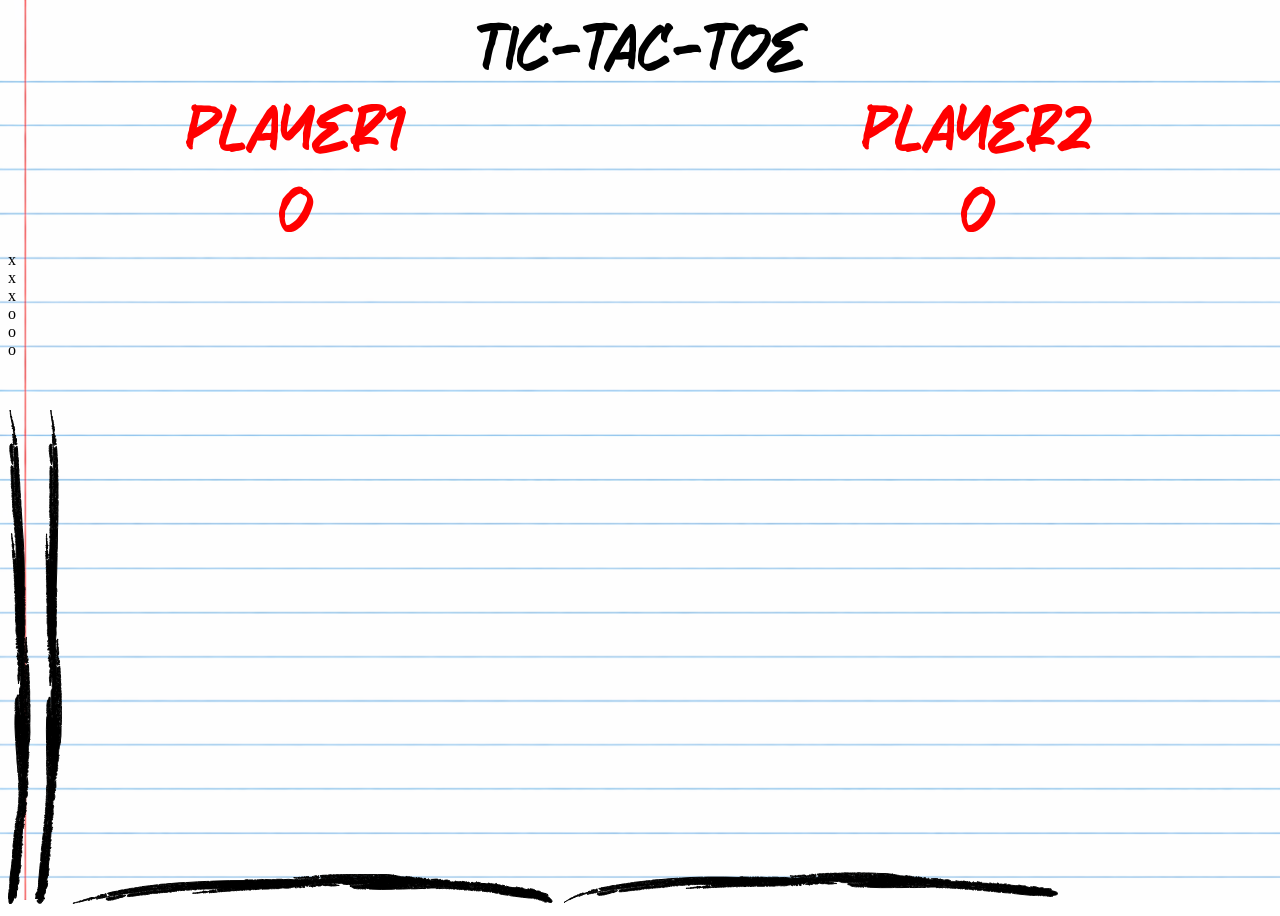
==== index.html @ 2fd6074d "Add line svgs from figma" ====
<!DOCTYPE html>
<html lang="en">
<head>
    <meta charset="UTF-8">
    <meta name="viewport" content="width=device-width, initial-scale=1.0">
    <title>Document</title>
    <link rel="stylesheet" href="./style.css">
    <script src="script.js" defer></script>
</head>
<body>
    <div class="container">
        <div class="headerContainer">
            <div class="header">Tic-Tac-Toe</div>
        </div>
        <div class="players">
            <div class="player">
                <div class="player-name">player1</div>
                <div class="player-score">0</div>
            </div>
            <div class="player">
                <div class="player-name">player2</div>
                <div class="player-score">0</div>
            </div>
        </div>
        <div class="board">
            <div class="cell" data-index="0"></div>
            <div class="cell" data-index="1"></div>
            <div class="cell" data-index="2"></div>
            <div class="cell" data-index="3"></div>
            <div class="cell" data-index="4"></div>
            <div class="cell" data-index="5"></div>
            <div class="cell" data-index="6"></div>
            <div class="cell" data-index="7"></div>
            <div class="cell" data-index="8"></div>
        </div>
        <div class="board-lines">
            <svg class="line-0" width="23" height="494" viewBox="0 0 23 494" stroke="black" xmlns="dhttp://www.w3.org/2000/svg">
            <path d="M4.45036 140.429C4.61773 141.435 4.25425 141.67 4.17189 140.852C4.14875 140.619 4.33364 140.306 4.45036 140.429ZM5.24766 147.604C5.36116 148.75 4.89081 148.171 4.86933 147.979C4.77925 147.174 5.19769 146.45 4.61508 146.206C4.54458 145.72 4.81017 146.17 4.80963 145.865C4.80711 145.297 4.50747 144.754 4.45619 144.174C4.4538 144.134 4.45141 144.095 4.44902 144.055C4.56606 143.982 4.68434 143.817 4.81107 143.83C5.00177 144.432 5.22072 147.317 5.24766 147.604ZM4.80008 142.764C4.77687 143.049 4.58608 142.94 4.72081 143.459C4.57867 143.58 4.41238 143.083 4.39723 142.815C4.40252 142.808 4.51519 142.837 4.51305 142.774C4.49192 142.307 4.31988 141.613 4.63392 141.578C4.48979 142.049 4.82261 142.477 4.80008 142.764ZM4.39321 136.918C4.1681 136.809 4.18015 136.595 4.28585 136.26C4.33539 136.281 4.38525 136.286 4.43438 136.31C4.41256 136.504 4.40552 136.717 4.39321 136.918ZM4.3501 135.696C4.07565 135.465 4.1179 134.115 4.26287 134.341C4.29879 134.79 4.32491 135.243 4.3501 135.696ZM21.8189 293.554C22.2788 294.441 21.8191 297.558 21.8173 298.3C21.8055 301.598 21.9764 304.174 21.9913 307.19C22.001 309.089 21.8777 310.938 21.8894 312.816C21.3489 313.234 20.8123 313.658 20.2752 314.101C20.3154 313.826 20.383 313.672 20.3792 313.368C20.3741 313.061 20.4397 312.319 20.1814 312.133C19.9283 312.417 19.8894 313.403 19.896 313.712C19.9092 314.311 20.1509 313.928 20.2171 314.338C20.2829 314.749 19.9519 315.436 20.093 315.93C20.4253 317.088 20.5769 314.907 20.5141 314.498C21.0927 314.624 20.439 315.616 20.8981 315.987C21.0308 315.838 21.3525 315.227 21.2495 314.997C21.1446 314.77 20.8109 315.135 20.8997 314.641C21.209 314.309 21.5341 313.938 21.8476 313.607C21.9371 314.098 21.7682 314.841 21.7853 315.274C21.8938 317.913 21.9389 320.551 21.971 323.108C21.9609 323.249 21.9508 323.39 21.9407 323.531C21.8032 325.628 21.6533 327.55 21.5036 329.63C21.5189 329.606 21.5359 329.584 21.5521 329.562C21.5798 329.525 21.6069 329.489 21.6273 329.441C21.6243 329.439 21.6213 329.438 21.6183 329.436C21.6437 329.382 21.658 329.3 21.6726 329.216C21.6927 329.101 21.7138 328.983 21.7648 328.927C21.7812 328.992 21.7977 329.057 21.8141 329.121C21.8413 329.264 21.8705 329.416 21.8989 329.56C21.7584 329.703 21.6179 329.846 21.4773 329.989C21.4262 330.674 21.374 331.353 21.3215 332.023C21.2944 332.05 21.2669 332.083 21.2409 332.126C21.2203 332.16 21.1996 332.195 21.1789 332.229C21.168 332.282 21.1571 332.336 21.1462 332.389C21.09 332.663 21.0496 333.019 21.0192 333.309C21.011 333.387 21.0044 333.461 20.9973 333.529C20.975 333.744 20.9574 333.914 20.9387 334.044C20.9363 334.061 20.9342 334.08 20.9318 334.098C20.9153 334.104 20.8993 334.116 20.885 334.13C20.7794 334.233 20.7886 334.371 20.853 334.507C20.861 334.522 20.869 334.536 20.877 334.55C20.8688 334.624 20.8607 334.696 20.853 334.761C20.8242 335.005 20.7876 335.282 20.7279 335.608C20.6929 335.799 20.6526 335.984 20.6091 336.184C20.6089 336.185 20.6086 336.187 20.6083 336.188C20.5853 336.293 20.5614 336.403 20.5368 336.52C20.5039 336.676 20.4704 336.844 20.4444 337.006C20.4197 337.155 20.3945 337.37 20.3905 337.586C20.3822 338.056 20.3467 339.858 20.316 340.707C20.3024 341.082 20.4142 341.462 20.5743 341.61C20.5574 341.835 20.5404 342.059 20.5234 342.282C20.5409 342.294 20.5574 342.312 20.5704 342.337C20.5955 342.392 20.6137 342.488 20.6324 342.59C20.6678 342.785 20.7074 343.005 20.8131 343.019C20.8084 342.808 20.8036 342.597 20.7988 342.384C20.799 342.37 20.7991 342.356 20.7993 342.342C20.8692 342.197 21.12 342.947 21.0194 343.208C20.941 343.417 20.6288 343.359 20.4467 343.287C20.4384 343.39 20.4301 343.493 20.4218 343.595C20.4484 343.623 20.4821 343.642 20.5171 343.661C20.5721 343.692 20.6321 343.725 20.6806 343.804C20.9292 344.202 20.7815 345.241 20.467 344.825C20.442 345.101 20.5073 345.137 20.5866 345.18C20.6707 345.225 20.7697 345.278 20.7915 345.647C20.8135 346.085 20.7444 346.261 20.6777 346.427C20.6423 346.515 20.6071 346.601 20.588 346.721C20.5707 346.829 20.571 347.017 20.5707 347.228C20.5701 347.691 20.5683 348.263 20.3885 348.397C20.1896 348.549 20.1205 348.319 20.077 348.114C20.0351 348.653 19.9948 349.213 19.9545 349.776C20.01 349.777 20.0748 349.776 20.1499 349.774C20.2232 350.523 20.081 350.662 19.8984 350.545C19.8473 351.252 19.7953 351.931 19.7455 352.638C19.7851 352.786 19.8181 352.934 19.8414 353.054C19.9144 353.001 19.9122 352.839 19.9096 352.688C19.9075 352.56 19.9052 352.436 19.9494 352.394C20.3053 352.078 20.7479 353.552 20.2367 353.3C20.112 353.239 19.9686 353.17 19.8744 353.308C19.8056 353.412 19.7688 353.81 19.8039 353.953C19.7973 353.95 19.7907 353.948 19.7841 353.946C19.7863 353.957 19.8002 353.974 19.8202 353.998C19.8464 354.026 19.8726 354.055 19.8987 354.084C19.9698 354.16 20.0557 354.254 20.1005 354.329C20.1509 354.421 20.1962 354.531 20.2414 354.644C20.7512 355.914 20.491 354.905 20.1735 356.268C20.1512 356.375 20.159 356.494 20.1656 356.606C20.1714 356.704 20.1759 356.799 20.161 356.874C20.1381 357.016 20.1044 357.14 20.071 357.262C20.0081 357.49 19.9467 357.71 19.9646 358.024C19.9662 358.032 19.9788 358.014 19.9974 357.987C20.4559 357.312 19.8783 358.485 19.8696 358.517C19.8616 358.549 19.8556 358.574 19.8473 358.575C19.7687 358.588 19.7169 358.328 19.6567 358.022C19.5999 357.734 19.5356 357.404 19.4336 357.23C19.4253 357.357 19.417 357.484 19.4087 357.61C19.4575 357.735 19.4777 357.888 19.4489 358.058C19.4386 358.104 19.4081 358.099 19.3779 358.095C19.3773 358.095 19.3766 358.095 19.376 358.095C19.3688 358.207 19.3616 358.32 19.3543 358.432C19.3803 358.45 19.406 358.449 19.4107 358.448C19.4143 358.449 19.4179 358.451 19.4215 358.452C19.4646 358.635 19.4371 359.442 19.3497 359.544C19.3286 359.57 19.3049 359.586 19.2801 359.593C19.2615 359.897 19.2431 360.2 19.2246 360.5C19.2388 360.529 19.2487 360.56 19.2505 360.592C19.2588 360.663 19.2356 360.738 19.2048 360.813C19.1957 360.961 19.1871 361.109 19.178 361.256C19.1842 361.257 19.1905 361.258 19.1967 361.259C19.2411 361.265 19.2879 361.273 19.3018 361.3C19.2673 360.525 19.3807 360.668 19.5085 360.832C19.5674 360.907 19.6296 360.985 19.6809 360.978C19.7487 360.967 19.7636 360.82 19.7775 360.68C19.7951 360.506 19.8121 360.343 19.9312 360.474C19.8394 360.914 19.8991 361.204 19.9598 361.496C20.1507 362.405 19.7528 362.604 19.755 361.913C19.7556 361.773 19.7561 361.627 19.7066 361.522C19.6515 361.4 19.5372 361.371 19.4344 361.345C19.3853 361.333 19.3383 361.321 19.3018 361.3C19.3047 361.308 19.3076 361.316 19.3105 361.324C19.3199 361.352 19.4283 361.987 19.4267 362.049C19.4499 362.436 19.4148 362.426 19.3545 362.404C19.3238 362.394 19.2858 362.38 19.2465 362.416C19.234 362.431 19.2264 362.48 19.2183 362.529C19.2076 362.593 19.1961 362.658 19.1748 362.65C19.1508 362.646 19.1244 362.621 19.0982 362.587C19.0927 362.685 19.0869 362.783 19.0814 362.88C19.111 362.932 19.1346 362.982 19.1385 363.029C19.1379 363.052 19.0705 363.516 19.0602 363.519C19.0584 363.52 19.0531 363.517 19.0452 363.51C18.99 364.462 18.9361 365.414 18.8851 366.384C18.8808 366.393 18.8765 366.401 18.8723 366.409C18.8648 366.423 18.8569 366.438 18.8493 366.452C18.8271 366.491 18.805 366.53 18.7829 366.57C18.7018 366.712 18.5803 366.924 18.4906 367.121C18.4266 367.262 18.3536 367.446 18.3033 367.664C18.2536 367.874 18.2052 368.252 18.2716 368.676C18.3165 368.965 18.391 369.241 18.502 369.448C18.6451 369.715 18.8064 369.838 18.8994 369.881C18.926 369.893 18.9526 369.898 18.978 369.897C19.0374 369.961 19.081 370.009 19.0851 370.014C19.1779 370.257 19.0861 370.261 19.0165 370.263C19.0002 370.264 18.9848 370.265 18.9737 370.268C18.9373 370.286 18.7694 370.358 18.6803 370.391C18.6298 371.485 18.5797 372.511 18.5325 373.602C18.4845 374.691 18.4535 375.77 18.4372 376.876C18.4265 377.567 18.4216 378.294 18.4217 379.004C18.4915 378.943 18.5625 378.912 18.6488 379.118C18.7681 379.41 18.6025 380.19 18.5759 380.318C18.5852 380.341 18.6049 380.365 18.6285 380.394C18.6834 380.463 18.7617 380.561 18.7918 380.739C18.8618 381.131 19.6131 382.954 19.474 383.381C19.48 383.737 19.4868 384.081 19.4939 384.45C19.4839 384.584 19.476 384.713 19.467 384.835C19.4377 384.874 19.411 384.92 19.3878 384.976C19.1446 385.564 18.9507 386.719 18.6389 387.368C18.5615 387.192 18.4944 386.982 18.4219 386.792C18.3268 386.926 18.2308 387.06 18.1353 387.194C18.0952 387.168 18.0558 387.144 18.0156 387.12C17.9378 387.538 17.8589 387.939 17.7779 388.365C17.7826 388.364 17.7879 388.364 17.7926 388.364C17.8194 388.516 17.7829 388.582 17.7291 388.621C17.6887 388.826 17.6479 389.031 17.6067 389.234C17.6255 389.296 17.645 389.364 17.6659 389.431C17.7776 389.482 17.8893 389.533 18.0009 389.584C17.9325 389.692 17.8641 389.797 17.7954 389.907C17.8651 390.243 17.8753 390.57 17.6924 390.786C17.6953 390.977 17.6978 391.167 17.7 391.357C17.7256 391.486 17.7326 391.624 17.7211 391.766C17.8499 391.972 18.6508 392.624 18.7155 393.549C18.4287 393.503 18.1419 393.457 17.855 393.412C17.8867 393.688 17.9174 393.964 17.9474 394.238C18.1246 394.32 18.3018 394.402 18.4789 394.484C18.3329 394.506 18.1868 394.527 18.0408 394.549C18.0284 395.068 18.0122 395.594 17.9928 396.117C17.9949 396.117 17.9975 396.117 17.9996 396.117C18.0049 396.186 17.9983 396.233 17.9863 396.267C17.9836 396.338 17.9809 396.409 17.9781 396.48C17.8568 396.458 17.7355 396.436 17.6141 396.414C17.6117 396.422 17.608 396.43 17.6062 396.439C17.578 396.586 17.5939 396.728 17.6274 396.871C17.6857 396.821 17.744 396.772 17.8022 396.723C17.869 397.428 17.9293 398.136 17.983 398.844C17.8933 398.925 17.8035 399.005 17.7137 399.085C17.7159 399.118 17.7159 399.15 17.7124 399.178C17.7095 399.182 17.6604 399.178 17.6112 399.179C17.5745 399.212 17.5379 399.244 17.5012 399.277C17.4998 399.29 17.4978 399.304 17.4968 399.317C17.7071 399.497 17.9171 399.678 18.1266 399.86C18.0897 400.253 18.0509 400.645 18.01 401.038C17.9366 401.342 17.8612 401.631 17.7894 401.901C17.5759 402.364 17.3599 402.821 17.1408 403.281C17.2293 403.352 17.2932 403.414 17.3369 403.471C17.2811 403.65 17.249 403.752 17.249 403.751C17.2949 403.783 17.3408 403.815 17.3867 403.848C17.3066 404.07 17.1224 404.358 17.2651 405.014C17.0068 404.945 16.7484 404.877 16.49 404.808C16.4553 404.864 16.4063 404.926 16.3459 404.992C16.5235 405.671 16.6977 406.341 16.864 407.029C16.7826 407.069 16.7013 407.109 16.6199 407.149C16.2653 407.312 15.9108 407.477 15.5566 407.645C15.3782 408.315 15.2053 408.988 15.0377 409.661C15.0347 409.736 15.0299 409.811 15.0267 409.886C15.2177 409.689 15.409 409.493 15.6007 409.299C15.919 409.565 16.2381 409.83 16.5578 410.094C16.2154 410.46 15.8749 410.825 15.5358 411.192C15.6885 413.264 14.0667 415.049 15.8063 414.531C15.7767 414.254 15.7481 413.973 15.7201 413.693C15.9198 414.077 16.1211 414.457 16.3235 414.835C16.0891 415.13 15.8553 415.428 15.6221 415.727C15.6586 416.141 15.6971 416.547 15.7362 416.958C15.5271 417.049 15.318 417.141 15.1089 417.233C15.2552 417.581 15.4022 417.93 15.5503 418.275C15.1968 418.513 14.8436 418.753 14.4907 418.994C14.3902 420.62 14.3055 422.246 14.2319 423.875C13.2926 426.243 14.4818 425.209 14.651 426.923C14.3708 427.686 14.0926 428.451 13.8159 429.217C13.9789 429.519 14.1421 429.82 14.3056 430.121C14.18 430.367 14.0545 430.613 13.9291 430.858C13.8109 432.063 13.6959 433.269 13.5825 434.473C13.9188 434.262 14.2552 434.052 14.5917 433.841C14.6396 434.07 14.6876 434.3 14.7357 434.529C14.3041 435.09 13.8725 435.657 13.4415 436.219C13.5293 436.691 13.6166 437.173 13.7043 437.648C13.5887 438.293 13.4726 438.944 13.3566 439.591C13.1194 439.602 12.8821 439.612 12.6449 439.623C13.0086 439.887 13.3725 440.148 13.7361 440.414C13.7404 441.354 13.7447 442.284 13.7468 443.224C13.6088 442.657 13.4708 442.081 13.3316 441.517C13.1417 441.979 12.951 442.448 12.7602 442.913C12.8316 443.431 12.9028 443.944 12.9728 444.467C13.1119 444.631 13.2508 444.796 13.3898 444.96C13.1615 446.005 12.9303 447.051 12.6934 448.108C12.5892 449.365 12.4766 450.644 12.3536 451.914C12.8078 453.093 11.5985 454.949 13.0937 455.254C12.8552 456.285 12.6052 457.322 12.3404 458.345C12.3938 458.58 12.4436 458.835 12.4941 459.078C12.2801 459.17 12.066 459.261 11.8519 459.35C11.9606 459.812 12.062 460.299 12.1608 460.774C12.0511 461.362 11.9249 461.998 11.7971 462.587L11.8086 462.525C11.8046 462.545 11.8006 462.566 11.7966 462.587C11.7854 462.564 11.7743 462.54 11.7632 462.517L11.7518 462.578C11.6647 462.382 11.5768 462.185 11.4882 461.988C11.4372 462.159 11.3856 462.328 11.3336 462.496L11.3433 462.444C10.9075 463.951 10.4769 465.453 10.0518 466.956C10.4077 467.105 10.7638 467.253 11.12 467.401C10.9058 468.029 10.6959 468.639 10.4845 469.264C10.6989 469.383 10.9135 469.501 11.1282 469.618C10.9928 470.677 10.8621 471.726 10.7353 472.776C10.2747 473.798 9.81776 474.824 9.36518 475.855C9.76226 477.271 10.0152 480.285 8.59934 480.781C8.53146 482.509 8.46801 484.257 8.35935 486.036C8.35795 486.047 8.3516 486.081 8.34999 486.092C8.34976 486.095 8.34953 486.098 8.3493 486.101C8.34295 486.097 8.33661 486.093 8.33027 486.089C8.33187 486.078 8.33818 486.044 8.33957 486.032C8.13708 485.907 7.93435 485.783 7.7314 485.659C7.67952 485.744 7.62751 485.829 7.57535 485.914C7.57431 485.922 7.56958 485.948 7.56838 485.956C7.53133 486.014 7.49421 486.071 7.45702 486.129C7.76431 486.314 8.07131 486.499 8.37793 486.685C8.0339 487.251 7.6869 487.809 7.33761 488.363C7.18822 488.108 7.03819 487.854 6.88775 487.6C6.92719 487.354 6.96627 487.107 7.00461 486.86C6.71888 487.161 6.43229 487.459 6.145 487.755C6.14208 487.739 6.13915 487.723 6.13621 487.707C5.64454 489.292 5.07231 490.617 4.53635 491.784C4.49181 491.876 4.44724 491.969 4.40261 492.061C3.7288 493.391 3.00179 493.881 2.48223 493.971C1.83854 494.083 1.3011 493.538 1.0817 492.383C1.06858 492.304 1.05546 492.224 1.04234 492.144C0.855047 490.833 0.899206 489.476 1.00867 488.226C0.890059 488.438 0.76728 488.64 0.639387 488.794C0.586316 488.643 0.547575 488.466 0.501217 488.306C0.39066 488.397 0.279548 488.491 0.168588 488.583C0.112995 488.542 0.0558297 488.518 -1.8999e-07 488.464C0.129733 487.723 -0.0395357 486.687 0.053738 486.029C0.136902 485.448 0.477006 485.167 0.581022 484.738L0.566617 484.826C0.569702 484.812 0.572539 484.798 0.575114 484.783C0.658311 484.329 0.444408 482.79 1.01725 483.161C1.05378 483.086 1.09206 482.976 1.13535 482.906C0.501184 482.737 1.06007 482.206 1.04931 481.541C1.04359 481.229 0.608579 480.24 1.41719 481.17C1.44096 481.072 1.48 481.035 1.51572 480.953C0.826108 479.989 1.14089 479.633 1.54091 478.683C1.76349 478.155 2.09939 477.052 1.42068 477.476C1.1082 476.858 1.81757 476.215 1.83352 475.806C1.84914 475.395 1.43763 475.901 1.46784 475.342C1.47165 475.253 1.58105 474.475 1.66085 474.262C1.74188 474.044 1.95447 474.349 1.97282 473.972C2.05272 472.358 1.73273 470.796 1.87108 469.115C2.10004 466.332 2.43779 463.683 2.84383 460.961C2.84923 460.935 2.86209 460.857 2.86805 460.831C3.18113 458.958 3.44267 456.921 3.66169 454.763C3.75631 453.977 4.05759 449.722 4.30651 449.251C5.19612 447.635 5.23984 451.225 5.76994 448.842C3.75548 448.01 4.48527 446.649 4.60798 444.605C4.69974 443.097 4.56763 440.648 4.89691 439.359C5.24751 437.991 5.42177 439.122 5.91944 438.323C5.103 437.703 4.97316 437.028 5.0004 435.87C5.02874 434.66 5.37404 433.468 5.52717 432.205C5.57862 431.782 5.43454 431.188 5.54354 430.704C5.67971 430.101 6.1564 430.291 6.25457 429.924C6.35213 429.555 5.7642 429.837 5.70446 429.423C5.67706 429.235 5.75459 427.943 5.99378 427.683C6.04972 427.622 6.21156 427.878 6.3825 427.839C6.47653 427.818 7.17352 427.881 7.13807 427.563C6.54034 427.236 5.91447 427.166 5.94679 426.181C6.00027 424.623 6.41294 423.179 6.60852 421.525C6.65074 421.157 6.27818 420.232 6.84906 419.882C7.01618 419.78 7.60974 419.901 7.63752 419.309C7.66194 418.8 7.39792 418.691 7.23803 418.226C7.17783 418.05 7.46637 418.031 7.33185 417.696C7.19801 417.357 6.86339 416.857 7.62434 416.731C7.40428 416.664 7.20622 416.636 6.99625 416.582C7.01955 416.009 7.95142 415.139 7.25073 415.229C7.31529 414.646 7.38293 414.058 7.45254 413.476C7.70771 413.404 7.96373 413.336 8.22021 413.266C8.4086 413.639 8.02885 414.139 8.47776 414.258C8.57468 413.762 8.67427 413.265 8.77499 412.771C7.53894 412.747 7.14073 411.088 8.36672 411.611C8.5985 411.71 8.53862 410.65 8.48937 410.415C8.43877 410.183 7.95637 410.051 8.33492 409.641C8.54951 409.409 8.86601 409.29 8.62608 408.615C8.43048 408.971 8.20121 409.357 7.99395 409.717C8.1334 409.158 8.08061 408.381 8.42067 407.918C8.50523 407.804 8.6075 408.324 8.74811 408.109C8.88709 407.897 8.98558 406.932 8.48001 407.052C9.47908 406.767 8.69995 406.699 8.8385 405.769C8.83854 405.769 8.83857 405.768 8.83861 405.768C8.85993 405.658 9.88612 404.945 9.47951 404.477C9.33441 404.31 8.66649 404.469 9.04454 403.839C9.32277 403.374 9.77528 403.971 10.1637 403.466C9.41271 403.609 9.13475 402.691 9.18981 402.187C9.28643 401.292 9.71568 401.489 9.95218 401.23C10.3774 400.762 9.84137 400.238 10.4234 400.018C10.4183 400.172 10.4451 400.316 10.4514 400.466C10.563 400.152 10.6703 399.837 10.7789 399.523C10.4803 399.501 10.1795 399.482 9.88362 399.459C9.84971 398.907 10.2346 398.722 10.3573 398.277C10.3744 398.215 10.1573 398.256 10.1613 398.191C10.1985 397.667 10.329 397.512 9.94328 397.088C10.695 397.138 10.262 396.412 10.6379 395.905C10.7439 395.762 11.1362 395.709 10.312 395.656C10.5819 394.645 10.568 393.88 11.2467 393.078C10.408 393.33 10.4664 392.164 10.7226 391.479C10.7935 391.295 11.3774 391.166 11.2956 390.772C11.0446 390.866 10.7568 390.973 10.4964 391.071C10.4512 390.285 11.2045 390.489 11.148 389.809C11.1216 389.509 10.2625 389.669 10.6602 389.127C10.8885 388.816 11.9278 388.658 10.667 388.503C10.616 388.051 11.0198 388.342 11.0762 388.026C11.1104 387.823 10.6463 387.6 10.7097 387.299C10.8343 386.731 11.74 385.942 10.8131 385.901C10.7521 385.495 11.1377 385.792 11.0911 385.422C11.0295 384.926 10.4258 383.665 11.1582 383.466C11.1569 383.465 11.1556 383.464 11.1543 383.464C10.7325 383.062 10.8797 381.699 11.5243 382.03C11.3522 382.752 12.0487 383.301 12.0388 382.579C12.0275 381.839 12.1076 381.669 12.3717 381.575C12.2394 381.213 12.0133 381.028 11.9699 380.513C11.9391 380.141 12.0678 379.645 12.0526 379.207C11.9339 379.209 11.8289 379.189 11.7657 379.086C11.604 378.825 11.944 377.914 11.9352 377.63C11.935 377.624 11.9341 377.619 11.9339 377.613C11.8149 377.559 11.628 377.576 11.5421 377.279C11.5183 377.196 11.6882 376.992 11.7925 376.741C11.745 376.527 11.7009 376.322 11.6929 376.118C11.6899 376.041 11.6964 375.957 11.7071 375.869C11.5528 375.461 11.3058 374.829 11.2945 374.536C11.2884 374.366 11.5118 374.022 11.5215 373.955C11.5469 373.725 11.2141 373.84 11.1813 373.641C10.938 372.198 10.9718 370.425 10.8137 369.022C10.6617 367.639 10.5724 366.978 10.4214 365.57C10.2831 364.306 9.62236 363.301 11.4472 364.192C11.5806 363.139 11.1113 363.563 10.6781 363.421C10.4229 363.335 10.6207 363.046 10.5708 362.99C10.3998 362.806 10.2489 363.26 10.1218 363.113C9.61196 362.497 9.84172 359.825 9.79444 359.212C9.58211 356.541 9.24402 354.451 9.03831 351.96C8.90757 350.387 8.91917 348.845 8.79763 347.282C9.30029 346.784 9.79969 346.278 10.2991 345.765C10.2755 346.007 10.2161 346.144 10.2378 346.405C10.2607 346.666 10.2398 347.305 10.5021 347.39C10.7326 347.088 10.7121 346.24 10.6883 345.982C10.6421 345.49 10.4283 345.874 10.3411 345.551C10.2547 345.235 10.5414 344.597 10.3774 344.228C9.99168 343.365 9.95869 345.198 10.0421 345.5C9.47177 345.553 10.0562 344.58 9.58811 344.396C9.46655 344.555 9.18615 345.138 9.29864 345.294C9.41299 345.449 9.71851 345.067 9.65852 345.486C9.37538 345.847 9.08009 346.248 8.79303 346.606C8.6786 346.23 8.80173 345.542 8.76196 345.21C8.30837 341.289 8.11292 337.464 7.86781 333.458C7.84497 333.082 7.80405 332.385 7.87221 332.026C7.92636 331.75 8.32395 331.789 8.19687 331.537C8.17482 331.512 7.9336 331.651 7.85696 331.307C7.71038 330.662 7.6027 329.168 7.56113 328.436C7.47622 326.981 7.38762 325.499 7.30215 323.987C6.97568 318.242 6.76977 312.545 7.03875 306.685C7.05677 306.302 7.03625 304.854 7.16918 304.584C7.56795 303.78 8.11153 303.919 7.25951 303.471C7.20916 303.04 7.62137 303.338 7.73126 303.137C7.76837 303.052 7.17936 302.566 7.38688 302.36C7.86553 301.888 7.91302 302.676 8.13894 302.959C8.40513 302.256 7.93163 301.551 7.91628 300.95C7.91185 300.78 8.36763 300.752 8.38244 300.716C8.5335 300.006 7.63826 300.081 7.26212 300.117C7.21773 300.476 7.17318 300.827 7.13275 301.182C6.99642 300.49 7.25882 299.971 7.37295 299.262C7.39938 299.093 6.98988 299.325 7.14445 298.937C7.43125 298.811 7.73663 298.692 8.03009 298.571C7.77062 297.662 7.5968 297.34 7.1438 298.48C7.14706 298.029 7.14628 297.568 7.15238 297.117C7.45537 297.276 7.93208 297.043 7.64514 296.606C7.57617 296.505 7.25596 296.772 7.15994 296.644C7.06474 296.515 7.13997 295.549 7.1638 295.468C7.3925 294.726 8.04258 294.605 7.70152 293.966C7.71912 294.159 7.37521 295.01 7.19528 294.454C6.99497 293.842 7.3663 291.24 7.4875 290.519C7.69471 289.255 7.85696 288.638 8.32852 287.54C8.41827 287.332 8.82588 287.347 8.98368 286.942C9.19356 286.404 9.32053 285.406 9.58582 284.814C9.67294 284.936 9.75215 285.084 9.83463 285.216C9.92022 285.086 10.0062 284.953 10.0917 284.82C10.1551 284.837 10.2156 284.838 10.2821 284.866C10.3314 285.608 10.7367 286.561 10.7934 287.239C10.8444 287.861 10.5558 288.278 10.5646 288.76C10.5748 289.243 11.0718 290.675 10.4407 290.517C10.4188 290.603 10.4025 290.726 10.3728 290.81C11.025 290.747 10.5752 291.456 10.7044 292.106C10.766 292.409 11.3698 293.211 10.4117 292.597C10.4059 292.703 10.373 292.752 10.3527 292.845C11.2008 293.531 10.9546 293.984 10.7345 295.024C10.6119 295.607 10.4873 296.749 11.0728 296.117C11.4923 296.587 10.919 297.43 10.9803 297.836C11.0426 298.234 11.3498 297.606 11.4263 298.143C11.4395 298.236 11.4814 299.001 11.4453 299.237C11.4083 299.472 11.1432 299.264 11.1986 299.623C11.4362 301.185 12.0626 302.467 12.2795 304.134C12.3611 304.749 12.4371 305.36 12.5089 305.965C12.8345 304.658 13.6234 303.645 11.9603 301.972C11.8684 300.884 11.7777 299.786 11.6881 298.68C11.7792 298.615 11.8703 298.549 11.9614 298.484C11.9533 298.411 11.9458 298.343 11.9398 298.284C11.8956 297.846 11.8564 297.311 11.8228 296.767C11.7551 295.656 11.6969 294.211 11.6479 292.53C11.5492 289.185 11.4885 284.837 11.4739 280.208C11.4736 280.179 11.4734 280.151 11.4731 280.122C11.4738 280.094 11.4745 280.066 11.4752 280.038C11.4791 279.896 11.485 279.74 11.4937 279.59C11.4986 279.505 11.5166 279.18 11.5794 278.837C11.5966 278.743 11.7063 278.107 12.013 277.67C12.0592 277.605 12.1098 277.546 12.1629 277.494C12.2491 277.143 12.3354 276.791 12.4217 276.439C12.5513 276.444 12.6808 276.45 12.8104 276.455C12.8049 276.169 12.8012 275.882 12.7963 275.596C12.7496 275.559 12.7028 275.521 12.656 275.484C12.5911 274.588 12.5265 273.677 12.462 272.786C12.5573 272.54 12.6526 272.294 12.7479 272.048C12.7414 271.222 12.7383 270.42 12.7396 269.659C12.5874 269.618 12.4352 269.577 12.2831 269.535C12.4377 269.132 12.5924 268.727 12.7471 268.322C12.7545 267.531 12.7691 266.793 12.7888 266.153C12.7291 266.171 12.6694 266.19 12.6098 266.208C12.4288 265.408 12.2478 264.606 12.067 263.802C12.2039 263.474 12.3409 263.146 12.4778 262.817C12.3651 262.563 12.2524 262.308 12.1396 262.054C12.1181 260.958 12.0967 259.871 12.0752 258.787C12.3213 258.523 12.5674 258.259 12.8134 257.994C12.7792 257.675 12.7449 257.356 12.7106 257.036C12.5581 257.288 12.4055 257.541 12.2529 257.793C12.212 256.89 12.1711 255.985 12.1302 255.077C11.8992 255.052 11.6682 255.027 11.4372 255.002C11.4732 255.268 11.505 255.524 11.5068 255.755C11.5076 255.951 11.2362 255.898 11.2296 255.938C11.1364 256.721 11.6668 256.792 11.8894 256.82C11.9176 256.42 11.9454 256.028 11.9713 255.629C12.0481 256.445 11.8905 256.988 11.8194 257.771C11.8028 257.957 12.0458 257.77 11.9521 258.181C11.782 258.272 11.6005 258.351 11.4265 258.435C11.5756 259.504 11.6775 259.894 11.9506 258.694C11.9465 259.203 11.9449 259.712 11.9394 260.221C11.761 259.987 11.4786 260.165 11.646 260.721C11.6856 260.852 11.8764 260.601 11.9329 260.766C11.9888 260.933 11.9406 262.036 11.9264 262.119C11.7885 262.928 11.4056 262.952 11.6044 263.737C11.5959 263.512 11.8003 262.608 11.9044 263.273C12.0203 264.022 11.7933 266.837 11.7205 267.683C11.5956 269.106 11.5005 269.783 11.2208 270.949C11.1678 271.17 10.9255 271.081 10.8319 271.511C10.7074 272.09 10.6326 273.17 10.4758 273.827C10.4585 273.775 10.444 273.715 10.4276 273.657C10.4079 273.025 10.4129 272.444 10.4572 271.926C9.90904 270.032 9.97894 267.846 9.92782 267.148C9.942 267.153 9.95779 267.16 9.97459 267.173C9.98767 267.077 9.99741 266.939 10.0151 266.847C9.84973 266.83 9.80734 266.683 9.80387 266.463C9.81299 266.362 9.82466 266.235 9.84073 266.077C9.83307 266.084 9.82468 266.086 9.81723 266.092C9.83191 265.868 9.84753 265.613 9.82541 265.356C9.88711 265.162 9.9342 264.961 9.97354 264.782C9.98127 264.793 9.98968 264.805 9.99779 264.818C10.0014 264.7 10.02 264.648 10.0322 264.546C10.0307 264.543 10.0289 264.539 10.0274 264.536C10.0309 264.52 10.035 264.505 10.0384 264.489C10.0483 264.444 10.0585 264.393 10.0693 264.344C10.1289 264.072 10.2 263.75 10.2541 263.449C10.3118 263.127 10.3266 262.815 10.3159 262.35C10.3114 262.155 10.3023 261.917 10.2871 261.621C10.5336 262.067 10.9852 261.311 10.9656 260.04C10.7668 259.859 10.8844 260.339 10.7757 260.34C10.6665 260.338 10.7916 259.861 10.5906 260.034C10.531 260.816 10.7607 260.456 10.8045 261.056C10.6867 260.913 10.4681 261.065 10.3694 260.957C10.214 260.787 10.3156 260.443 10.214 260.375C10.211 260.329 10.207 260.283 10.2039 260.236C10.2147 259.884 10.2242 259.532 10.2324 259.182C10.1198 258.829 10.6314 257.504 10.8384 256.854C10.8501 256.893 10.8613 256.933 10.873 256.972C10.8777 256.875 10.8833 256.779 10.8881 256.682C10.9009 256.636 10.9117 256.6 10.9169 256.569C10.9444 256.405 11.0154 256.311 11.0689 256.244C11.0901 256.274 11.1136 256.289 11.14 256.279C11.1569 255.798 11.1722 255.299 11.1882 254.798C11.218 254.798 11.2471 254.813 11.2759 254.838C11.2696 254.124 11.2569 253.422 11.2362 252.723C11.2039 251.632 11.1533 250.546 11.0824 249.469C11.0122 248.403 10.937 247.333 10.8582 246.28C10.7689 246.249 10.6021 246.181 10.5637 246.164C10.5525 246.16 10.5364 246.158 10.5198 246.158C10.4502 246.157 10.3573 246.157 10.4437 245.909C10.4466 245.905 10.4893 245.855 10.5478 245.788C10.5735 245.789 10.6013 245.783 10.6279 245.77C10.7198 245.724 10.8771 245.594 11.0126 245.324C11.1178 245.114 11.185 244.837 11.2219 244.551C11.2764 244.127 11.2162 243.77 11.1604 243.552C11.104 243.332 11.0255 243.147 10.9575 243.007C10.8622 242.81 10.7352 242.6 10.65 242.46C10.6211 242.413 10.5955 242.371 10.5792 242.342C10.5714 242.329 10.5635 242.316 10.5559 242.303C10.551 242.294 10.5462 242.286 10.5413 242.278C10.4612 241.32 10.3785 240.365 10.2928 239.415C10.2851 239.422 10.2789 239.426 10.2771 239.425C10.2656 239.413 10.1856 238.965 10.184 238.941C10.1864 238.895 10.2074 238.843 10.2353 238.791C10.2266 238.696 10.2185 238.6 10.2098 238.505C10.1848 238.539 10.1582 238.565 10.1344 238.569C10.1137 238.577 10.1006 238.515 10.0879 238.452C10.0782 238.404 10.0681 238.356 10.0551 238.343C10.0149 238.309 9.97781 238.323 9.94766 238.335C9.88821 238.357 9.85251 238.368 9.86281 237.989C9.8601 237.92 9.94717 237.279 9.95589 237.249C9.95852 237.24 9.96115 237.232 9.96378 237.224C9.86927 237.26 9.77476 237.297 9.68024 237.333C9.63262 237.36 9.59118 237.4 9.56559 237.463C9.51998 237.57 9.52495 237.719 9.53019 237.861C9.53938 238.111 9.54818 238.344 9.27878 238.308C9.22408 237.959 9.26796 237.701 9.31173 237.445C9.3627 237.147 9.41355 236.853 9.30693 236.417C9.4212 236.282 9.44315 236.444 9.46652 236.618C9.48517 236.756 9.50591 236.904 9.57406 236.913C9.62554 236.917 9.6853 236.835 9.74151 236.758C9.86338 236.591 9.9723 236.444 9.96378 237.224C9.97688 237.197 10.0226 237.187 10.0665 237.179C10.073 237.178 10.0795 237.177 10.086 237.175C10.072 237.027 10.0575 236.877 10.0434 236.729C10.0103 236.656 9.98435 236.582 9.99027 236.511C9.99094 236.479 9.99987 236.446 10.013 236.417C9.98444 236.119 9.95562 235.82 9.9266 235.522C9.90191 235.516 9.87806 235.5 9.8564 235.476C9.76555 235.383 9.7102 234.578 9.74687 234.385C9.7498 234.384 9.75274 234.383 9.75567 234.381C9.75567 234.381 9.78534 234.384 9.81333 234.363C9.80222 234.249 9.79109 234.135 9.77997 234.022C9.77931 234.023 9.77866 234.024 9.77801 234.024C9.74789 234.03 9.71662 234.034 9.70485 233.988C9.67028 233.819 9.68602 233.666 9.7303 233.54C9.7176 233.414 9.70485 233.286 9.69208 233.161C9.59622 233.337 9.54267 233.668 9.49593 233.96C9.44651 234.267 9.40428 234.533 9.32562 234.524C9.3172 234.523 9.30862 234.498 9.2994 234.465C9.26638 234.348 9.20526 234.136 8.95351 234.535C8.85787 233.528 9.06799 233.818 9.15417 233.936C9.1737 233.963 9.18693 233.98 9.18827 233.972C9.19515 233.657 9.12607 233.439 9.05522 233.214C9.01754 233.094 8.97936 232.972 8.95155 232.833C8.93406 232.759 8.93611 232.666 8.93842 232.569C8.94106 232.458 8.94374 232.341 8.9176 232.237C8.89438 232.152 8.77561 231.927 8.65982 231.71C8.5345 231.474 8.41152 231.245 8.41853 231.207C8.60069 231.143 8.69786 230.873 8.7916 230.611C8.83264 230.496 8.87411 230.384 8.92101 230.29C8.96312 230.213 9.04646 230.118 9.11475 230.039C9.13954 230.009 9.16432 229.979 9.18911 229.948C9.20833 229.924 9.22062 229.904 9.22239 229.894C9.21652 229.897 9.21066 229.9 9.2048 229.903C9.2344 229.758 9.18246 229.365 9.10995 229.266C9.03561 229.167 8.9381 229.182 8.84242 229.224C8.78216 229.254 8.7219 229.284 8.66163 229.315C8.5808 229.349 8.51789 229.348 8.4967 229.227C8.39756 228.659 8.78995 228.203 9.00063 228.371C9.04682 228.412 9.04951 228.533 9.05208 228.659C9.0551 228.807 9.0591 228.964 9.1337 229.015C9.15257 228.896 9.18012 228.747 9.21426 228.601C9.13874 227.899 9.0617 227.2 8.98455 226.502C8.8064 226.626 8.66016 226.489 8.70559 225.747C8.78042 225.746 8.84564 225.745 8.90091 225.742C8.83969 225.191 8.77855 224.639 8.71651 224.088C8.6807 224.298 8.61952 224.537 8.41477 224.388C8.2304 224.259 8.20789 223.678 8.1899 223.216C8.18167 223.005 8.17392 222.817 8.15255 222.71C8.12896 222.592 8.0914 222.507 8.05277 222.421C8.03587 222.384 8.01911 222.344 8.00289 222.302C7.99088 222.005 7.97568 221.682 7.95718 221.345C7.99436 221.251 8.04661 221.219 8.09473 221.191C8.17253 221.147 8.23824 221.109 8.20274 220.827C8.08846 220.994 7.99069 220.941 7.92632 220.791C7.91113 220.527 7.89553 220.257 7.88037 219.986C7.89703 219.918 7.91979 219.853 7.94944 219.801C7.99492 219.72 8.05457 219.685 8.1084 219.652C8.14234 219.631 8.17477 219.611 8.2001 219.582C8.18822 219.48 8.17634 219.378 8.16445 219.276C8.07609 219.315 7.95562 219.35 7.84621 219.352C7.84017 219.234 7.83446 219.115 7.82901 218.998C7.90141 218.936 7.92949 218.754 7.95327 218.588C7.96793 218.486 7.98067 218.389 8.00357 218.333C8.01542 218.308 8.03159 218.291 8.04838 218.279C8.02288 218.06 7.99736 217.841 7.97181 217.622C8.12617 217.473 8.22329 217.091 8.19523 216.707C8.17394 216.416 8.1509 216.02 8.12484 215.607C8.18734 215.582 8.25636 215.501 8.32966 215.193C8.23213 215.086 8.14859 214.972 8.07662 214.85C8.04284 214.295 8.0122 213.803 8.00002 213.594C7.98761 213.38 7.95408 213.179 7.92363 213.024C7.89137 212.86 7.85125 212.692 7.81229 212.534C7.78319 212.417 7.75495 212.305 7.72788 212.199C7.72787 212.197 7.72787 212.196 7.72786 212.195C7.67918 212.005 7.63342 211.827 7.59266 211.647C7.58881 210.566 7.65608 209.468 7.65087 208.343C7.64873 207.857 7.51864 207.213 7.54465 206.652C7.57701 205.954 7.87016 206.087 7.89824 205.657C7.92595 205.227 7.6043 205.642 7.53647 205.188C7.50578 204.981 7.44715 203.522 7.56499 203.192C7.59294 203.116 7.70884 203.373 7.80515 203.301C7.8605 203.262 8.2685 203.211 8.22148 202.862C7.84579 202.6 7.47661 202.628 7.41196 201.526C7.31033 199.784 7.42116 198.1 7.37748 196.237C7.3674 195.821 7.06108 194.875 7.35748 194.379C7.44428 194.234 7.80125 194.252 7.75735 193.589C7.71954 193.02 7.55497 192.956 7.414 192.477C7.36048 192.295 7.52604 192.216 7.41229 191.873C7.29889 191.529 7.05229 191.049 7.47886 190.753C7.34436 190.726 7.2266 190.735 7.09942 190.721C7.0516 190.093 7.48973 188.942 7.09524 189.193C7.06633 188.544 7.03696 187.897 7.00722 187.247C7.1456 187.111 7.28494 186.976 7.42404 186.84C7.57833 187.207 7.41882 187.837 7.69171 187.866C7.68935 187.306 7.68658 186.73 7.68373 186.172C6.97005 186.433 6.53265 184.743 7.30299 185.012C7.44869 185.06 7.27714 183.933 7.21711 183.693C7.15703 183.455 6.86438 183.436 7.02546 182.9C7.11665 182.595 7.28222 182.39 7.05018 181.731C6.9885 182.162 6.91022 182.624 6.84028 183.065C6.84478 182.429 6.70688 181.627 6.8343 181.044C6.86621 180.899 6.99826 181.425 7.04777 181.159C7.09723 180.895 7.012 179.842 6.74152 180.108C7.2679 179.533 6.81685 179.675 6.75221 178.65C6.74394 178.521 7.21598 177.4 6.9122 176.973C6.80399 176.823 6.44789 177.194 6.56663 176.356C6.65434 175.741 7.00267 176.303 7.14749 175.612C6.74116 175.988 6.44336 174.996 6.40139 174.394C6.3259 173.319 6.60028 173.435 6.69838 173.071C6.87473 172.413 6.49548 171.933 6.79908 171.532C6.81724 171.714 6.85308 171.875 6.87757 172.049C6.89789 171.655 6.91681 171.262 6.93685 170.87C6.7625 170.916 6.5863 170.963 6.41335 171.007C6.31939 170.366 6.51668 170.058 6.52914 169.509C6.53014 169.434 6.41112 169.53 6.40527 169.453C6.35896 168.831 6.41373 168.622 6.13822 168.208C6.57747 168.106 6.23769 167.342 6.39415 166.661C6.43841 166.471 6.65721 166.331 6.17538 166.433C6.21087 165.189 6.11561 164.279 6.42157 163.231C5.96364 163.677 5.86905 162.284 5.94761 161.454C5.96888 161.228 6.29438 160.975 6.20617 160.523C6.07003 160.673 5.91351 160.844 5.77265 161.003C5.66544 160.076 6.12414 160.202 6.02377 159.42C5.97892 159.077 5.495 159.386 5.67194 158.69C5.77393 158.29 6.36436 157.964 5.61563 157.958C5.54259 157.44 5.80553 157.721 5.80837 157.349C5.8093 157.115 5.51748 156.909 5.52604 156.549C5.54472 155.865 6.00231 154.861 5.45719 154.918C5.38465 154.446 5.63603 154.751 5.57511 154.321C5.49366 153.743 5.03086 152.363 5.44066 152.042C5.43998 152.041 5.4393 152.04 5.43862 152.04C5.15597 151.612 5.12471 150.052 5.52925 150.357C5.49017 151.193 5.94474 151.747 5.87623 150.924C5.76317 149.578 5.91511 149.821 6.39865 149.479C6.46814 149.429 6.48298 149.046 6.58099 149.119C6.6791 149.192 6.82289 150.005 7.00011 149.535C7.03271 149.444 6.85121 149.032 7.05612 148.933C7.00192 148.85 6.95021 148.81 6.89733 148.744C7.30204 147.958 7.454 147.882 7.59449 149.272C7.49394 149.241 7.3919 149.211 7.29121 149.178C7.42556 149.368 7.55499 149.53 7.69152 149.74C7.76988 151.255 8.27125 153.291 8.21514 154.686C8.16618 155.904 8.00948 154.241 7.98978 154.214C7.77944 153.917 7.72583 154.478 7.59915 154.495C7.4724 154.51 7.24207 153.837 7.33782 154.447C7.35192 154.527 7.7818 155.321 7.83568 155.343C8.11385 155.463 8.21814 155.288 8.30917 155.458C8.28665 151.563 8.27745 148.449 8.22653 145.393C8.21092 144.594 8.19414 143.798 8.17615 143.005C8.09886 140.106 8.1221 137.942 8.14582 136.127C8.03498 135.559 7.92344 134.993 7.81121 134.43C7.85444 134.238 7.89759 134.046 7.94065 133.855C7.86821 132.865 7.79398 131.886 7.71673 130.904C7.79717 130.854 7.8776 130.803 7.95803 130.753C7.02321 129.15 8.73841 128.517 7.21899 127.217C7.11945 126.622 7.01903 126.03 6.91772 125.441C6.94449 125.419 6.97126 125.397 6.99803 125.375C7.15192 125.242 7.30584 125.11 7.45979 124.977C7.40197 124.925 7.34416 124.874 7.28635 124.822C7.30304 124.276 7.32033 123.733 7.33821 123.192C7.15563 122.807 6.97335 122.423 6.79137 122.04C7.35002 121.7 6.21862 118.664 6.78183 119.219C6.72879 118.765 6.67617 118.312 6.62396 117.862C6.71056 117.962 6.79718 118.063 6.88382 118.164C6.93212 118.089 6.98043 118.014 7.02876 117.939C6.90288 117.614 6.77722 117.29 6.65178 116.966C7.48319 116.409 6.75126 115.915 6.66905 115.69C6.53963 115.323 6.4594 114.634 6.43724 114.592C6.40044 114.528 6.22395 115.177 6.04209 114.659C6.15973 114.37 6.2757 114.061 6.39267 113.762C6.31041 113.735 6.22815 113.709 6.14589 113.682C6.17633 113.481 6.20686 113.28 6.23746 113.079C6.32829 113.075 6.41911 113.071 6.50994 113.068C6.53241 112.949 6.5549 112.831 6.57743 112.713C6.49214 112.654 6.40686 112.595 6.32159 112.536C6.24293 112.04 6.16477 111.548 6.08711 111.057C6.19673 110.68 6.30663 110.304 6.41682 109.93C6.38585 109.74 6.35494 109.551 6.32412 109.362C6.16151 109.334 5.9989 109.306 5.83629 109.278C5.99017 108.741 6.14369 108.195 6.29827 107.658C6.2376 107.373 6.1771 107.089 6.11677 106.806C6.0402 106.879 5.96365 106.952 5.88711 107.025C5.9452 107.125 6.0033 107.225 6.06143 107.325C5.9946 107.351 5.92776 107.377 5.86093 107.404C5.72352 106.964 5.58651 106.526 5.44989 106.09C5.51086 105.903 5.57189 105.717 5.633 105.531C5.5593 105.396 5.48563 105.261 5.412 105.127C5.35174 104.532 5.29192 103.936 5.23115 103.322C5.35565 103.163 5.4802 103.004 5.6048 102.845C5.57167 102.668 5.53861 102.491 5.50561 102.314C5.432 102.462 5.35843 102.609 5.28491 102.757C5.22191 102.254 5.15943 101.752 5.09746 101.254C4.92243 101.248 4.7474 101.243 4.57237 101.237C4.58827 101.013 4.60427 100.789 4.62038 100.565C4.71525 100.546 4.81012 100.526 4.90499 100.507C5.01112 99.5945 5.11691 98.6625 5.22361 97.7274C5.03723 97.7035 4.85085 97.6796 4.66448 97.6557C4.86341 96.382 4.53242 95.1489 4.52612 94.0207C4.52317 93.5422 4.97628 92.895 4.48594 93.0192C4.47955 92.1027 4.47484 91.1954 4.47174 90.2974C4.36282 90.047 4.25371 89.7924 4.14429 89.5315C4.26078 89.1237 4.3776 88.7179 4.49473 88.314C4.08482 87.7353 3.66468 84.7637 4.21596 84.7953C4.04713 84.12 4.16522 84.1664 3.9293 83.3573C4.02463 83.1567 4.12004 82.9566 4.21552 82.757C4.21599 82.4135 4.2167 82.0715 4.21763 81.7309C4.09618 81.2906 3.97383 80.8301 3.85196 80.3733C4.00506 80.0537 4.15834 79.7355 4.31181 79.4187C4.17739 79.4109 4.04296 79.403 3.90854 79.3951C3.85019 79.1274 3.79197 78.8605 3.73389 78.5946C3.02847 77.8993 4.99078 78.6859 4.08102 76.4292C4.08876 76.7815 4.09673 77.1354 4.10403 77.4743C3.94625 77.615 3.78851 77.756 3.6308 77.8972C3.5382 77.4225 3.44596 76.9497 3.35298 76.4578C3.38847 76.1091 3.42418 75.7622 3.4601 75.4168C3.39685 75.1331 3.33376 74.8505 3.2708 74.5689C3.33814 73.807 3.40726 73.0687 3.47478 72.2861C3.39804 71.5652 3.32221 70.8518 3.24722 70.1457C3.3455 70.0139 3.44381 69.8822 3.54215 69.7509C3.40121 69.4478 3.2603 69.1434 3.11895 68.8275C3.13374 68.6991 3.14857 68.5709 3.16342 68.443C3.25305 68.4017 3.34269 68.3605 3.43233 68.3193C3.35301 67.7465 3.27422 67.1787 3.19593 66.6159C3.2597 66.2157 3.32405 65.8255 3.38795 65.4227C3.30771 65.4425 3.22746 65.4622 3.14721 65.4819C3.07237 63.6111 3.00397 61.8227 2.93452 59.9691C2.93531 59.9647 2.93609 59.9603 2.93688 59.9558C3.18459 59.7506 2.57256 58.8276 3.37909 58.9085C3.29799 58.8553 3.21689 58.8022 3.1358 58.7492C3.17489 58.5568 3.21338 58.3495 3.25213 58.1481C3.34536 58.157 3.4386 58.1659 3.53183 58.1748C3.52934 58.0229 3.52687 57.8715 3.52443 57.7205C3.40775 57.712 3.29108 57.7035 3.1744 57.695C3.10476 57.8675 3.03516 58.0405 2.96558 58.214C2.98793 57.786 3.01048 57.3611 3.03323 56.9395C3.11404 56.9943 3.19486 57.049 3.27568 57.1039C3.4702 56.5511 2.46927 54.9963 4.35405 56.1282C4.28966 56.4199 4.22535 56.7131 4.16114 57.0079C4.31894 56.8395 4.47677 56.6715 4.63463 56.504C4.77074 56.541 4.90685 56.5781 5.04297 56.6152C4.96586 56.8828 4.88884 57.1517 4.81189 57.4219C4.90771 57.5545 5.00355 57.6875 5.09941 57.8207C5.151 57.7228 5.2026 57.625 5.25421 57.5273C5.33773 57.6849 5.42127 57.8428 5.50484 58.0012C5.55269 58.5487 5.59872 59.0507 5.64605 59.5801C5.59236 59.6733 5.53867 59.7667 5.48499 59.8601C5.49632 60.7659 5.51053 61.7275 5.52207 62.6146C5.41387 62.5101 5.30569 62.4058 5.19752 62.3017C5.20469 62.5402 5.21194 62.7797 5.21927 63.0201C5.31667 63.0936 5.41408 63.1671 5.5115 63.2408C5.54842 63.4792 5.58543 63.7186 5.62252 63.9589C5.43666 63.9197 5.25081 63.8805 5.06497 63.8413C4.9245 63.6134 4.78412 63.3865 4.64381 63.1603C4.59337 63.354 4.54299 63.5484 4.49266 63.7434C4.62952 63.7727 4.76637 63.802 4.90323 63.8314C4.90514 64.109 4.90715 64.3878 4.90929 64.6679C5.00212 64.5291 5.09498 64.3905 5.18787 64.2523C5.30212 64.3152 5.41638 64.3782 5.53064 64.4412C5.59694 64.8306 5.66405 65.2352 5.73025 65.6167C5.65015 65.6613 5.57006 65.7059 5.48997 65.7506C5.59941 66.029 5.70897 66.3087 5.81865 66.5895C5.76948 66.7322 5.72034 66.8753 5.67124 67.0186C5.72584 67.0791 5.78045 67.1396 5.83507 67.2001C5.84085 67.5292 5.84681 67.86 5.85294 68.1924C5.77306 68.4001 5.69325 68.6084 5.61351 68.8174C5.70312 69.0241 5.79258 69.2267 5.88185 69.4244C5.85404 70.6395 5.82926 71.8878 5.80617 73.1362C6.32557 73.9295 5.69973 75.9085 6.16192 75.7724C6.20126 76.8464 6.23914 77.8692 6.27987 78.9218C6.21647 79.1343 6.15315 79.3474 6.08991 79.5611C6.19523 80.6224 6.30086 81.6654 6.40759 82.7047C6.33863 84.0117 6.27485 85.3704 6.20905 86.6591C6.3658 86.5177 6.52259 86.3766 6.67942 86.2357C6.69367 86.644 6.70824 87.0543 6.72316 87.4667C6.62139 87.7213 6.51976 87.9766 6.41825 88.2328C6.53356 88.4615 6.64898 88.6908 6.7645 88.9206C5.95335 89.2953 6.97794 90.0606 6.7689 91.1272C7.5224 91.6362 6.36139 92.5541 7.15404 93.1831C7.07292 93.1553 6.9918 93.1275 6.91068 93.0998C6.91936 93.3242 6.92814 93.5492 6.93702 93.7748C7.06131 94.2381 7.18448 94.6808 7.30821 95.1277C7.20136 95.1494 7.09451 95.171 6.98765 95.1927C6.9814 95.3884 6.97522 95.5845 6.96912 95.781C6.87182 95.6802 6.77455 95.5795 6.6773 95.4789C6.66003 95.6513 6.64283 95.824 6.62569 95.9971C6.77921 96.6023 6.93349 97.2113 7.08854 97.8241C7.01573 97.9906 6.94298 98.1574 6.87028 98.3245C6.9562 98.4042 7.04214 98.4839 7.12809 98.5637C7.08823 98.94 7.04779 99.3056 7.00732 99.6685C7.08694 99.6365 7.16656 99.6046 7.24618 99.5726C7.23944 99.4108 7.23275 99.2491 7.22612 99.0878C7.30662 99.0907 7.38711 99.0937 7.46761 99.0967C7.49012 99.6353 7.51322 100.177 7.53692 100.721C7.58827 100.674 7.63963 100.626 7.69099 100.578C7.71155 101.04 7.73255 101.504 7.75399 101.97C7.75952 101.961 7.76437 101.948 7.77025 101.939C7.89128 101.749 8.40838 101.845 8.3259 100.892C8.25585 100.077 8.01659 99.9521 7.80156 99.2484C7.72055 98.9846 7.95674 98.9 7.7849 98.3826C7.61268 97.8595 7.2436 97.1158 7.85376 96.7833C7.65896 96.716 7.48965 96.7057 7.30567 96.6581C7.2224 95.7464 7.83847 94.2146 7.27341 94.4842C7.22073 93.5439 7.16834 92.591 7.11853 91.6596C7.31663 91.4964 7.51492 91.334 7.71419 91.1716C7.94035 91.7239 7.71779 92.5957 8.11154 92.6996C8.10044 91.8901 8.09229 91.0774 8.08415 90.2896C7.05676 90.5152 6.41341 87.9711 7.52739 88.5398C7.73719 88.6399 7.48511 86.9844 7.39919 86.6338C7.31271 86.2816 6.88893 86.186 7.12233 85.4662C7.25443 85.0568 7.49225 84.788 7.15982 83.7839C7.06929 84.3863 6.95749 85.0534 6.85584 85.6558C6.86255 84.7514 6.66449 83.5444 6.85207 82.7452C6.89874 82.5453 7.08623 83.3322 7.15901 82.9619C7.23113 82.5888 7.11844 81.0918 6.72656 81.4019C7.49087 80.726 6.83601 80.7924 6.75488 79.3095C6.74533 79.1186 7.4401 77.6396 7.01009 76.969C6.85679 76.7299 6.33886 77.1707 6.52428 75.9886C6.6618 75.1224 7.15206 76.021 7.37399 75.0644C6.78159 75.5012 6.37334 73.998 6.3285 73.1398C6.24576 71.5774 6.63825 71.8155 6.78887 71.3212C7.06082 70.4279 6.52939 69.6531 6.97841 69.1692C6.99868 69.4283 7.04477 69.6634 7.07465 69.915C7.11606 69.3661 7.15463 68.8108 7.19584 68.246C6.94398 68.2654 6.69075 68.2893 6.44098 68.3063C6.32635 67.3549 6.61983 66.9688 6.65791 66.1944C6.66324 66.086 6.48822 66.1919 6.48262 66.0808C6.43977 65.1982 6.5257 64.8869 6.14618 64.2153C6.78131 64.1857 6.3223 62.9994 6.57743 62.0923C6.6498 61.84 6.97007 61.6995 6.2734 61.7102C6.37711 59.9089 6.28733 58.6474 6.77785 57.1965C6.09671 57.7005 6.03046 55.6978 6.188 54.5145C6.23044 54.1978 6.71274 53.9325 6.61125 53.2669C6.40754 53.4397 6.17372 53.636 5.96278 53.8219C5.85921 52.4718 6.51082 52.8003 6.41037 51.654C6.36534 51.1455 5.65198 51.4461 5.94685 50.4995C6.11625 49.959 6.98308 49.6687 5.90851 49.4446C5.83446 48.692 6.19618 49.1756 6.22131 48.634C6.23639 48.2947 5.82841 47.9094 5.86263 47.3964C5.93015 46.4311 6.64731 45.1195 5.86161 45.0421C5.78517 44.3482 6.12829 44.8561 6.06671 44.2303C5.98608 43.4163 5.3992 41.2683 6.00765 40.9492C6.00635 40.9493 6.00505 40.9494 6.00375 40.9494C5.62309 40.2601 5.66697 38.004 6.23239 38.5633C6.12903 39.7388 6.75111 40.6867 6.69946 39.4755C6.61308 37.5197 6.81634 37.9152 7.53078 37.5585C7.63351 37.5055 7.67524 36.9471 7.8125 37.0828C7.95026 37.2185 8.11318 38.4479 8.39398 37.8197C8.44656 37.6955 8.20527 37.0338 8.5055 36.9519C8.432 36.8175 8.36079 36.7484 8.28827 36.6391C8.91222 35.6495 9.13434 35.552 9.26285 37.6109C9.11955 37.535 8.975 37.4585 8.83159 37.3806C9.01522 37.7008 9.1922 37.9719 9.3767 38.3081C9.406 40.5306 9.99994 43.5578 9.83552 45.5335C9.692 47.2452 9.56798 44.8536 9.54078 44.7927C9.25627 44.3071 9.14595 45.089 8.96294 45.0763C8.7799 45.0594 8.48968 44.0306 8.59077 44.9284C8.6056 45.0463 9.17342 46.3078 9.25061 46.3537C9.87222 46.7561 9.91039 45.9612 10.1332 47.8295C10.2134 48.5223 10.3326 50.4069 10.3874 51.1564C10.4474 51.9865 10.1575 52.6145 10.2099 53.0969C10.2626 53.5736 10.4451 53.1149 10.4991 53.6811C10.6065 54.8243 10.4647 56.4063 10.5118 57.4552C10.5666 58.6559 10.8847 58.9367 10.9349 60.0747C10.9694 60.86 10.7808 61.9394 10.9135 62.8013C10.7571 63.0156 10.1167 62.6453 10.1817 63.2285C10.2621 63.9412 10.5993 62.9295 10.7997 63.2785C10.9274 63.9993 10.6256 63.4959 10.6179 63.5207C10.5121 63.8804 10.6201 64.4871 10.5766 64.9363C10.6917 64.6357 10.7954 64.3446 10.9112 64.0272C10.7542 65.242 11.1711 64.6263 11.3022 65.5664C11.3354 65.8128 10.89 66.3936 11.0574 67.2589C11.0968 67.4639 11.4963 69.5068 11.5082 70.1496C11.5129 70.4298 11.3196 70.8987 11.3129 70.9994C11.2912 71.3613 11.5766 71.3099 11.6047 71.6455C11.8111 74.1138 11.7807 76.9652 11.9202 79.3125C12.0562 81.5968 12.134 82.7405 12.2759 85.0688C12.4033 87.1512 12.9854 89.0812 11.4073 86.8676C11.3037 88.5162 11.7019 88.0247 12.0759 88.4369C12.2967 88.6823 12.1304 89.0651 12.1734 89.1783C12.3232 89.5506 12.4469 88.8779 12.5583 89.1693C12.9999 90.2928 12.8519 94.6397 12.9034 95.5711C13.146 100.055 13.4926 103.472 13.7622 107.585C13.9334 110.186 13.9885 112.644 14.1674 115.21C13.7539 115.805 13.3447 116.412 12.9355 117.024C12.9443 116.651 12.9876 116.457 12.9564 116.035C12.924 115.612 12.9135 114.602 12.6818 114.365C12.4948 114.755 12.551 116.11 12.5843 116.525C12.6483 117.324 12.8172 116.799 12.9089 117.347C13.0002 117.893 12.7868 118.85 12.9491 119.507C13.3312 121.049 13.2608 118.101 13.1715 117.547C13.664 117.684 13.2107 119.079 13.6263 119.547C13.7242 119.349 13.9364 118.493 13.8299 118.188C13.7219 117.883 13.4762 118.394 13.5055 117.722C13.7336 117.259 13.9723 116.747 14.2048 116.29C14.3225 116.939 14.2479 117.951 14.3024 118.542C14.4917 120.588 14.6613 122.585 14.8286 124.639C15.1849 129.028 15.4215 133.448 15.6307 137.926C15.6589 138.524 15.709 139.714 15.6568 140.27C15.6155 140.702 15.2732 140.47 15.3867 140.936C15.402 140.991 15.6106 140.856 15.6832 141.458C15.8221 142.601 15.9261 144.976 15.9656 146.202C16.3068 156.486 16.494 166.584 16.1965 176.735C16.2554 176.628 16.3143 176.521 16.3732 176.414C16.519 176.699 16.6647 176.984 16.8104 177.269C16.8788 178.226 16.9462 179.184 17.0127 180.144C16.9122 180.313 16.8117 180.481 16.7112 180.649C16.6978 182.299 16.6816 183.954 16.6626 185.612C16.4722 185.417 16.2817 185.221 16.0911 185.025C16.0941 185.463 16.0968 185.9 16.0994 186.338C16.2708 186.477 16.4423 186.616 16.6137 186.755C16.6688 187.19 16.7237 187.622 16.7784 188.055C16.446 187.975 16.1136 187.896 15.7811 187.816C15.6252 187.547 15.4692 187.279 15.3131 187.007C15.3101 187.013 15.3064 187.019 15.3037 187.026C15.2659 187.138 15.7464 188.184 15.5619 188.438C15.5313 188.479 15.5019 188.509 15.4755 188.532C15.4699 188.783 15.4641 189.035 15.4584 189.286C15.6329 189.044 15.8075 188.803 15.9819 188.561C16.1844 188.679 16.3869 188.797 16.5893 188.914C16.6879 189.619 16.786 190.324 16.8837 191.03C16.7383 191.106 16.5929 191.182 16.4475 191.259C16.6286 191.775 16.8095 192.292 16.9901 192.81C16.8934 193.068 16.7966 193.326 16.6997 193.584C16.794 193.696 16.8882 193.808 16.9825 193.92C16.9733 194.513 16.9638 195.107 16.954 195.7C16.798 196.067 16.6418 196.433 16.4855 196.8C16.633 197.17 16.7803 197.541 16.9276 197.912C16.7972 200.144 16.6627 202.37 16.5248 204.599C17.4005 206.105 16.1115 209.61 16.9541 209.398C16.9346 211.296 16.9129 213.195 16.8892 215.094C16.7553 215.472 16.6213 215.85 16.4872 216.228C16.5766 218.124 16.6641 220.016 16.7499 221.914C16.4936 224.283 16.2347 226.638 15.9737 229.008C16.2706 228.77 16.5674 228.532 16.8642 228.294C16.8449 229.039 16.8254 229.782 16.8056 230.525C16.5937 230.973 16.3816 231.42 16.1695 231.867C16.3504 232.29 16.5311 232.712 16.7119 233.134C15.2108 233.697 16.9633 235.195 16.4585 237.113C17.7359 238.119 15.5948 239.602 16.8546 240.809C16.8703 240.787 16.8878 240.763 16.9056 240.739C16.9863 240.776 17.07 240.797 17.1494 240.837C17.0774 241.032 17.0281 241.253 16.9714 241.458C16.6412 241.295 16.658 241.099 16.8428 240.828C16.718 240.775 16.5932 240.721 16.4683 240.668C16.4558 241.069 16.4433 241.475 16.4307 241.877C16.5953 242.708 16.7597 243.538 16.924 244.366C16.7292 244.392 16.5344 244.417 16.3397 244.443C16.3159 244.675 16.2922 244.907 16.2684 245.138C16.337 245.124 16.4033 245.134 16.4538 245.181C16.5681 246.283 15.911 246.422 15.9084 245.543C15.9084 245.447 15.9616 245.348 16.0374 245.271C15.9406 245.155 15.8437 245.038 15.7469 244.921C15.6929 245.231 15.6388 245.541 15.5848 245.851C15.7644 246.864 15.9439 247.878 16.1232 248.898C16.2502 248.855 16.3795 248.821 16.5034 248.851C16.6346 249.259 16.6623 250.491 16.664 251.5C16.6696 251.501 16.6751 251.502 16.6806 251.503C16.6746 251.683 16.6685 251.862 16.6625 252.041C16.6596 252.501 16.6548 252.85 16.6563 252.943C16.6593 253.126 16.6431 253.265 16.6181 253.369C16.6074 253.694 16.5968 254.017 16.5861 254.347C16.5932 254.376 16.5993 254.407 16.6042 254.438C16.6951 254.364 16.7859 254.289 16.8768 254.215C16.8493 255.058 16.8218 255.9 16.7943 256.739C16.9507 257.097 17.2308 257.18 17.2324 256.617C17.236 255.162 17.4598 255.459 18.3338 255.233C18.4596 255.199 18.5418 254.795 18.6978 254.9C18.8539 255.005 18.9776 255.911 19.3494 255.461C19.4194 255.375 19.1696 254.883 19.5331 254.836C19.4534 254.734 19.3729 254.681 19.293 254.597C20.1002 253.89 20.3678 253.847 20.3998 255.351C20.233 255.29 20.0644 255.229 19.8977 255.166C20.0982 255.405 20.2944 255.611 20.4959 255.871C20.4048 257.5 20.9716 259.754 20.687 261.196C20.4386 262.456 20.3966 260.681 20.3674 260.641C20.05 260.273 19.883 260.843 19.6653 260.828C19.4472 260.81 19.1461 260.04 19.2254 260.704C19.2368 260.792 19.8639 261.743 19.9518 261.783C20.6767 262.105 20.7567 261.524 20.9416 262.91C21.0071 263.406 21.0692 264.831 21.1031 265.369C21.1399 265.964 20.767 266.441 20.8097 266.793C20.8528 267.147 21.0901 266.815 21.131 267.236C21.2113 268.071 20.9765 269.269 20.9884 270.032C21.003 270.898 21.3729 271.148 21.3842 271.98C21.3921 272.558 21.1187 273.33 21.2393 273.993C21.0429 274.148 20.2935 273.848 20.3457 274.286C20.4101 274.82 20.8576 274.08 21.0819 274.346C21.2016 274.882 20.8694 274.508 20.8537 274.52C20.7115 274.783 20.814 275.234 20.742 275.56C20.893 275.345 21.0301 275.135 21.1826 274.906C20.9404 275.796 21.4651 275.344 21.5794 276.054C21.6084 276.24 21.0505 276.66 21.2106 277.303C21.2491 277.46 21.6286 278.962 21.6116 279.446C21.6033 279.657 21.3496 279.999 21.3368 280.074C21.2937 280.341 21.6358 280.314 21.6532 280.563C21.7787 282.413 21.5955 284.486 21.6335 286.246C21.6698 287.918 21.698 288.823 21.7301 290.503C21.7595 292.053 22.3355 293.521 20.5849 291.804C20.3612 293.028 20.8674 292.674 21.289 292.995C21.5374 293.186 21.3136 293.46 21.3589 293.544C21.5147 293.821 21.7039 293.337 21.8189 293.554ZM6.85623 146.072C7.26646 146.586 7.36951 146.06 7.09726 147.235C6.63509 146.147 6.50584 147.754 6.16124 147.782C5.96662 147.795 6.04709 147.244 5.93577 147.087C5.76391 146.847 5.53326 147.23 5.41481 146.938C5.29686 146.647 5.41932 145.595 5.3888 145.262C5.3297 144.624 5.16759 144.088 5.11638 143.559C5.06579 143.036 5.16963 142.169 5.16131 141.821C5.15295 141.473 5.0886 141.142 5.06313 141.087C4.91444 140.768 4.65387 141.017 4.60906 140.55C4.87699 140.472 5.2527 139.75 5.47164 140.406C5.4712 140.306 5.51222 140.174 5.49795 140.08C5.42823 139.637 5.07576 139.951 4.9935 139.752C4.85627 139.417 5.1635 139.607 5.18008 139.601C5.37289 139.211 5.1295 139.432 5.00121 139.301C4.93532 139.229 4.75005 138.58 4.74416 138.436C4.73948 138.294 4.90094 138.446 4.89977 138.35C4.89537 137.937 4.89652 137.512 4.82821 137.113C4.75834 136.707 4.48358 136.521 4.85062 136.459C4.9087 136.45 4.98459 136.673 5.11161 136.574C5.11225 136.574 5.1129 136.574 5.11355 136.574C5.15453 136.541 5.33128 136.166 5.4989 136.609C5.54614 136.734 5.57727 136.873 5.59595 137.019C5.54176 136.975 5.48726 136.932 5.43288 136.888C5.44039 137.002 5.44719 137.113 5.45394 137.224C5.31944 137.185 5.17815 137.143 5.0502 137.123C4.92596 137.291 5.11833 137.414 5.12178 137.44C5.1024 137.83 4.83406 137.842 5.16937 138.047C5.19397 137.781 5.22509 137.517 5.25764 137.258C5.32313 137.252 5.38941 137.245 5.45499 137.239C5.45805 137.289 5.46076 137.34 5.46381 137.39C5.51431 137.353 5.56503 137.314 5.61537 137.277C5.62697 137.641 5.57696 138.034 5.51187 138.383C5.42816 138.282 5.33327 138.169 5.2445 138.071C5.34615 138.503 5.16301 138.277 5.10128 138.603C5.42159 138.63 5.36361 138.816 5.36414 139.082C5.36502 139.346 5.56767 138.967 5.61874 139.227C5.72181 139.758 5.42904 140.746 5.89447 140.809C5.67192 141.552 5.56185 140.707 5.4465 140.679C4.95425 140.558 5.27345 141.958 5.5521 142.134C5.41525 142.36 5.20194 142.397 5.30246 142.927C5.43906 143.641 5.57143 142.023 5.69386 143.006C5.77455 143.655 5.541 143.6 5.51294 143.933C5.46212 144.552 5.6605 145.61 5.95031 145.179C6.06657 145.005 5.86588 144.571 5.98462 144.373C6.051 144.263 6.72138 144.379 6.17235 143.9C6.11776 143.854 5.90236 144.192 5.86019 143.739C5.84821 143.607 6.02878 143.143 5.93505 142.778C5.89408 142.617 5.54097 141.975 5.61616 141.543C5.6947 141.077 5.81205 141.749 5.90132 141.564C5.99053 141.376 5.93548 140.821 6.15248 140.804C6.42065 141.061 6.04657 141.163 6.07053 141.259C6.17184 141.629 6.51671 141.254 6.51813 141.814C6.32433 141.932 5.74916 141.527 5.95189 142.313C5.96202 142.313 6.07173 142.103 6.13662 142.356C6.25026 142.805 6.36621 143.652 6.40212 144.206C6.69716 144.117 6.62267 143.445 6.8004 143.068C6.91141 143.8 7.0684 144.616 6.8266 145.208C6.76413 144.933 6.70045 144.657 6.63785 144.384C6.67789 144.712 6.71721 145.04 6.75672 145.368C6.6216 145.265 6.24941 144.577 6.22043 145.114C6.54732 145.101 6.66123 145.826 6.85623 146.072ZM5.44644 150.193C5.17875 149.836 5.19951 149.28 5.16545 148.675C5.43478 148.767 5.37301 149.747 5.44644 150.193ZM5.11505 134.535C5.50203 134.056 5.60589 135.613 5.60413 136.251C5.59285 136.105 5.58011 135.957 5.568 135.811C5.48387 135.894 5.39866 135.971 5.3145 136.053C5.28833 135.895 5.26279 135.737 5.23651 135.579C5.16079 135.785 5.07083 135.973 4.99412 136.171C4.5589 135.841 4.80765 135.76 4.80901 135.152C4.80912 134.763 4.66064 134.643 4.6037 134.175C4.33783 131.998 3.91679 129.759 3.72949 127.502C4.05998 127.428 4.14783 127.46 4.23846 127.865C4.13843 127.87 4.03738 127.881 3.93755 127.888C4.0029 128.153 4.0747 128.413 4.14784 128.671C4.17712 128.406 4.20838 128.144 4.24222 127.885C4.26883 128.008 4.29711 128.163 4.33109 128.358C4.35659 128.501 4.49417 128.507 4.50101 128.708C4.51515 129.137 4.17298 129.777 4.32874 130.219C4.41915 130.476 4.75074 130.03 4.71582 130.699C4.40489 130.375 4.14149 130.157 4.35647 131.128C4.53165 130.501 4.48612 130.976 4.63251 131.16C4.72602 131.276 4.60624 130.435 4.81782 130.948C4.86296 131.069 5.19174 132.691 4.95785 132.675C4.45223 132.629 4.49902 132.531 4.88796 133.556C4.94338 132.148 5.3978 133.328 5.31948 133.968C5.279 134.294 4.99651 133.809 5.11505 134.535ZM3.88407 126.401C3.91187 126.821 4.14749 126.881 4.03188 127.224C4.01677 127.254 3.76045 127.027 3.7272 126.828C3.70615 126.698 3.67793 126.101 3.66856 125.687C3.66248 125.453 3.66253 125.274 3.67331 125.256C3.85784 124.998 3.90419 125.299 3.90871 125.665C3.91127 125.974 3.8799 126.331 3.88407 126.401ZM3.76244 125.066C3.69304 124.536 3.62512 124.008 3.55685 123.483C3.55723 123.484 3.55761 123.484 3.55799 123.485C3.60961 123.494 3.66111 123.506 3.71293 123.517C3.72901 124.031 3.74529 124.548 3.76244 125.066ZM6.11926 152.081C5.77554 151.986 5.76711 152.497 5.78652 152.691C5.85613 153.387 5.59922 153.839 5.94946 154.09C6.11959 153.65 5.87333 153.387 5.88451 153.179C5.9112 152.725 6.18541 152.674 6.11926 152.081ZM6.1994 154.774C6.14271 154.967 5.96499 154.905 5.93486 155.164C5.90411 155.422 5.88418 156.157 5.96411 156.419C6.04436 156.681 6.29794 156.602 6.40842 156.808C6.3434 156.119 6.27325 155.471 6.1994 154.774ZM6.52994 158.709C6.52966 158.314 6.15428 157.894 6.2699 158.778C6.27474 158.816 6.51782 159.109 6.39215 159.394C6.30475 159.578 6.20923 159.459 6.11058 159.703C6.01244 159.946 6.52912 160.437 6.52994 158.709ZM6.71998 167.587C6.70838 167.401 6.53588 167.199 6.51197 167.294C6.33589 168.036 6.77391 168.449 6.71998 167.587ZM4.24222 127.885C4.2408 127.878 4.23986 127.871 4.23846 127.865C4.24021 127.865 4.24255 127.865 4.24429 127.864C4.24344 127.871 4.24304 127.879 4.24222 127.885ZM6.69715 165.774C6.77794 166.117 6.85881 166.46 6.93928 166.804C6.98588 166.58 7.03334 166.358 7.07991 166.136C6.95266 166.017 6.82369 165.894 6.69715 165.774ZM7.36078 165.132C7.14318 165.107 6.95353 165.171 6.8429 165.609C7.05817 165.67 7.20709 165.417 7.36078 165.132ZM7.09396 170.699C6.92141 171.21 7.76862 171.434 7.36408 170.748C7.32458 170.682 7.10766 170.662 7.09396 170.699ZM5.45499 137.239C5.45469 137.234 5.45425 137.229 5.45394 137.224C5.46742 137.228 5.48158 137.232 5.49493 137.236C5.48194 137.237 5.46802 137.237 5.45499 137.239ZM8.81861 329.333C9.13877 328.969 8.29024 328.618 8.23786 328.694C7.98985 329.061 8.58942 329.591 8.81861 329.333ZM7.61513 160.244C7.8689 159.037 7.21009 158.924 7.14074 158.847C6.78008 158.445 7.33852 158.24 7.33087 158.137C7.28562 157.65 6.7133 158.322 6.70527 158.391C6.60038 159.478 7.06129 159.139 7.21418 159.228C7.54489 159.425 7.33306 160.186 7.61513 160.244ZM5.61537 137.277C5.61258 137.19 5.60777 137.104 5.59705 137.021C5.60856 137.03 5.62087 137.04 5.63242 137.05C5.64636 136.881 5.65935 136.709 5.67306 136.539C5.72257 136.736 5.77343 136.937 5.82299 137.127C5.75411 137.178 5.68406 137.227 5.61537 137.277ZM7.84011 183.388C8.24161 182.61 7.67194 180.194 7.57612 181.844C7.55985 182.129 7.69142 181.97 7.70256 182.146C7.70224 182.146 7.70193 182.147 7.70162 182.148C7.71202 182.324 7.54089 183.964 7.84011 183.388ZM6.77436 151.59C6.57555 151.829 6.67229 152.178 6.73545 152.601C6.80859 152.547 6.88214 152.492 6.95527 152.438C6.89576 152.156 6.83414 151.872 6.77436 151.59ZM9.16059 334.858C9.0654 334.492 9.21459 333.815 8.7698 333.862C8.73143 334.172 8.69144 334.482 8.65304 334.79C8.82191 334.813 8.99172 334.835 9.16059 334.858ZM10.0868 338.689C9.92689 338.348 9.67979 338.739 9.46952 338.615C9.25962 338.49 9.30766 337.352 8.82656 338.146C8.67961 338.396 9.16786 339.701 8.84348 340.136C9.84985 340.304 9.11126 339.591 9.5049 339.034C9.6235 338.868 10.1175 339.299 10.0868 338.689ZM7.83096 185.834C7.88195 186.175 7.93356 186.52 7.98507 186.862C7.98353 186.523 7.98064 186.183 7.97962 185.844C7.93 185.841 7.88058 185.837 7.83096 185.834ZM8.21848 229.875C8.19806 229.812 8.17764 229.749 8.15722 229.686C8.15468 229.489 8.15174 229.301 8.15111 229.127C8.21208 229.053 8.27304 228.978 8.33401 228.904C8.29554 229.228 8.25703 229.552 8.21848 229.875ZM8.41909 192.906C8.53987 192.312 8.20088 191.546 8.02445 191.995C7.81435 192.534 8.2214 193.872 8.41909 192.906ZM7.99962 189.497C7.94462 190.781 8.4835 191.655 8.28201 190.004C8.27035 189.913 8.00864 189.801 7.99962 189.497ZM8.31808 233.129C8.57721 232.646 8.95872 234.639 8.83849 235.22C8.66997 235.053 8.50145 234.886 8.33292 234.719C8.3232 234.646 8.3048 234.564 8.2837 234.48C8.27719 234.268 8.26516 233.909 8.25094 233.463C8.28567 233.295 8.32061 233.14 8.32883 233.126C8.32525 233.127 8.32166 233.128 8.31808 233.129ZM9.74231 353.655C10.6269 352.382 9.72849 352.163 9.55057 352.95C9.52883 353.05 9.55616 353.686 9.74231 353.655ZM7.95189 163.655C8.04829 163.612 8.6109 163.979 8.15219 163.308C7.99336 163.076 7.84938 163.139 7.7879 162.449C7.86955 163.086 7.45771 163.031 7.43125 163.103C7.21778 163.695 7.73442 164.257 7.93964 164.125C7.9978 164.084 7.85649 163.7 7.95189 163.655ZM5.88717 135.242C5.86254 134.897 5.83588 134.551 5.80999 134.208C5.8847 134.235 5.96091 134.259 6.03636 134.286C5.98869 134.606 5.94452 134.932 5.88717 135.242ZM11.0731 348.682C10.781 348.623 9.70092 349.646 9.63137 349.798C9.19379 350.731 9.88627 351.185 9.5953 352.036C10.3301 351.763 9.82205 351.171 10.1635 350.643C10.2682 350.482 10.9208 351.023 11.0749 350.218C11.0752 350.217 11.0755 350.217 11.0758 350.216C11.1249 349.959 10.8856 349.026 11.0731 348.682ZM8.80606 236.022C8.90598 235.76 9.3938 236.269 9.00403 236.811C8.98532 236.83 8.95459 236.819 8.92591 236.809C8.89926 236.8 8.87337 236.791 8.86048 236.807C8.83054 236.858 8.79278 237.08 8.74758 237.339C8.65521 237.87 8.53331 238.561 8.39789 238.309C8.38753 237.968 8.37815 237.626 8.36785 237.282C8.41157 237.201 8.46557 237.133 8.51987 237.067C8.59313 236.977 8.66653 236.887 8.71412 236.763C8.79782 236.538 8.80025 236.255 8.80095 236.105C8.80121 236.048 8.80151 236.01 8.80612 236.001C8.8061 236.008 8.80608 236.015 8.80606 236.022ZM12.4369 360.293C12.565 360.158 12.5536 359.475 12.4341 359.424C12.3204 359.379 12.2269 359.482 12.1406 359.574C12.1298 359.657 12.1185 359.741 12.1078 359.823C12.1036 359.755 12.0994 359.685 12.0952 359.616C12.0016 359.709 11.9146 359.758 11.816 359.545C11.8088 358.928 11.8052 358.328 11.7974 357.708C11.5878 357.789 11.3771 357.87 11.1674 357.95C11.2485 358.066 11.3316 358.183 11.4139 358.298C11.3547 358.425 11.2945 358.551 11.2365 358.676C10.0243 358.38 11.2636 357.232 10.6545 356.286C10.903 356.275 11.1611 356.256 11.4037 356.252C11.6016 354.605 11.3499 355.733 10.7435 355.872C10.3958 355.953 10.6815 355.394 10.6203 355.3C10.1823 354.67 9.76142 356.354 9.80535 356.914C9.84817 357.453 10.3391 358.178 10.3874 358.76C10.4151 359.108 10.1592 359.158 10.1869 359.519C10.228 360.062 10.2509 361.01 10.4478 361.456C10.5197 361.618 10.9873 361.441 11.0396 361.392C11.1606 361.27 10.9023 361.054 10.9363 360.918C10.9709 360.782 11.174 360.862 11.1838 360.685C11.1926 360.508 11.0429 359.579 11.0019 359.516C10.7532 359.166 10.5345 359.744 10.5445 359.253C12.1453 358.567 11.2362 360.235 11.3436 360.459C11.5919 360.962 11.7163 360.865 11.8036 360.665C11.8428 360.329 11.8932 359.995 11.9248 359.976C12.2537 359.794 12.3011 360.007 12.2636 360.286C12.329 360.321 12.3911 360.348 12.4381 360.299C12.4377 360.297 12.4373 360.295 12.4369 360.293ZM11.3987 379.629C11.4457 380.617 10.7243 380.056 10.7114 379.892C10.661 379.204 11.4599 378.635 10.5054 378.339C10.4486 377.906 10.8418 378.338 10.8791 378.07C10.9514 377.541 10.4472 377.014 10.4986 376.463C10.7062 376.416 10.9273 376.283 11.1402 376.312C11.3844 376.866 11.3894 379.389 11.3987 379.629ZM7.19684 155.333C7.31046 155.783 7.42392 156.236 7.53616 156.689C7.45776 156.027 7.40996 155.789 7.64845 155.353C7.49833 155.347 7.34696 155.339 7.19684 155.333ZM8.33646 182.907C8.36623 182.841 8.26976 181.621 8.10593 181.63C8.06221 181.853 8.1071 183.337 8.33646 182.907ZM10.9755 373.315C11.1258 374.223 10.4789 374.375 10.4469 373.651C10.4388 373.443 10.7946 373.189 10.9755 373.315ZM8.96624 301.885C8.97324 301.772 8.93872 300.246 8.53259 300.395C8.48508 301.219 8.44278 302.093 8.40139 302.927C8.52814 302.875 8.66268 302.642 8.71348 302.523C8.84241 302.23 8.94088 302.305 8.96624 301.885ZM11.2596 375.376C11.1837 375.614 10.8751 375.495 11.0363 375.974C11.0055 375.977 10.9746 375.981 10.9437 375.984C10.7305 375.953 10.5628 375.558 10.5707 375.368C10.5738 375.36 10.7669 375.402 10.7725 375.349C10.7971 374.954 10.5971 374.334 11.1326 374.345C10.828 374.732 11.3345 375.138 11.2596 375.376ZM8.02962 158.552C8.01589 158.034 7.69155 157.756 7.49338 157.867C7.55337 158.205 7.61342 158.546 7.67307 158.885C7.79183 158.774 7.9109 158.663 8.02962 158.552ZM8.83742 292.994C8.79297 293.15 8.75032 293.307 8.7059 293.463C8.66462 293.37 8.62431 293.275 8.58304 293.182C8.53882 293.313 8.49458 293.448 8.45038 293.58C8.65869 293.722 8.86731 293.862 9.07571 294.006C8.99676 293.67 8.91621 293.332 8.83742 292.994ZM12.2449 352.976C12.5043 352.536 11.6097 352.728 11.5303 352.969C11.4519 353.21 11.6772 353.656 11.3238 353.869C11.1353 353.561 11.349 353.189 11.2225 352.791C11.0728 352.336 10.6528 352.852 10.7782 352.98C11.0303 353.222 11.3678 352.926 11.093 353.555C10.8581 354.087 10.055 353.564 10.0262 354.006C9.99139 354.564 10.4673 354.326 10.7554 354.112C10.8491 354.45 10.9317 354.787 11.0201 355.121C10.9716 354.11 11.5487 353.958 12.2732 353.726C12.3378 353.285 11.8497 353.716 11.8979 353.257C11.9153 353.096 12.2212 353.013 12.2449 352.976ZM9.80856 336.105C9.7646 335.283 9.19739 335.312 9.49812 336.001C9.56229 336.148 9.68358 336.133 9.80856 336.105ZM7.69251 156.866C7.70048 157.145 7.70754 157.427 7.71527 157.707C7.7651 157.709 7.81604 157.712 7.86512 157.714C7.8574 157.434 7.84942 157.154 7.84146 156.874C7.79181 156.872 7.74216 156.867 7.69251 156.866ZM7.44238 151.283C7.50668 151.654 7.38128 152.305 7.62616 152.302C7.64049 151.965 7.65455 151.628 7.66775 151.292C7.59327 151.288 7.51747 151.285 7.44238 151.283ZM8.49933 181.804C8.48878 181.883 8.49233 181.953 8.50182 182.016C8.50163 181.945 8.50145 181.873 8.50125 181.802C8.50061 181.803 8.49997 181.803 8.49933 181.804ZM7.38793 149.769C7.44825 150.048 7.5076 150.332 7.56765 150.613C7.5826 150.334 7.5985 150.054 7.61331 149.777C7.53842 149.774 7.46282 149.772 7.38793 149.769ZM9.33852 245.604C9.39523 245.712 9.32888 246.15 9.26709 246.556C9.22643 246.823 9.18727 247.076 9.18709 247.215C8.35638 246.682 9.29472 245.515 9.33852 245.604ZM10.1986 296.527C10.3032 294.562 8.74162 295.456 8.80044 297.025C9.1377 297.131 8.935 296.741 9.11931 296.712C9.30307 296.686 9.09463 297.134 9.43284 296.932C9.52878 296.233 9.14246 296.608 9.06486 296.099C9.26426 296.193 9.63125 296.007 9.79916 296.074C10.112 296.2 9.8172 296.63 10.1986 296.527ZM11.8301 365.22C11.828 365.225 11.8261 365.231 11.8238 365.235C11.672 365.541 10.7889 365.628 10.7625 365.685C10.5522 366.34 11.3736 366.632 11.6753 366.23C11.8511 365.994 11.2947 365.628 11.854 365.599C11.758 366.085 11.8376 366.255 11.9476 366.306C11.909 365.949 11.8687 365.583 11.8301 365.22ZM11.1243 380.533C11.5681 380.65 11.3382 381.493 11.4055 381.879C10.998 381.538 11.1057 381.055 11.1243 380.533ZM8.0514 162.13C8.08433 162.782 8.25297 162.629 8.36044 162.731C8.35914 162.58 8.35737 162.429 8.35613 162.28C8.25473 162.23 8.15292 162.179 8.0514 162.13ZM11.0236 396.756C11.0366 396.6 10.7822 396.382 10.7267 396.454C10.3036 397.006 10.9611 397.481 11.0236 396.756ZM11.4521 362.985C11.2065 362.478 11.4579 361.494 10.8184 361.594C10.4647 362.474 10.6781 362.118 11.0248 362.49C11.2584 362.748 10.8765 363.206 11.4521 362.985ZM8.97641 299.714C8.95511 299.968 8.93353 300.221 8.91107 300.474C9.03633 300.381 9.16383 300.287 9.2891 300.194C9.18515 300.036 9.08031 299.874 8.97641 299.714ZM9.77538 244.343C10.1155 244.459 9.7906 246.365 9.6412 246.082C9.70908 245.315 9.5978 245.354 9.45948 245.404C9.3939 245.428 9.32177 245.455 9.26028 245.398C8.93759 245.08 9.49301 244.247 9.77538 244.343ZM8.23594 157.563C8.19245 157.756 8.14805 157.952 8.10433 158.144C8.17828 158.215 8.25269 158.287 8.32647 158.358C8.32531 158.182 8.32381 158.005 8.32272 157.832C8.29399 157.742 8.26462 157.652 8.23594 157.563ZM11.8354 367.27C11.1691 367.988 10.7183 368.114 11.2966 368.145C11.3512 367.994 11.4268 367.922 11.4967 367.991C11.4961 368.041 11.4943 368.098 11.4932 368.152C11.5897 368.154 11.7037 368.156 11.8353 368.157C11.8348 367.853 11.836 367.567 11.8354 367.27ZM12.102 389.319C12.1565 388.988 11.585 388.561 11.6553 389.324C11.6606 389.359 12.0245 389.648 11.7733 389.865C11.5993 390.003 11.4552 389.883 11.2537 390.067C11.0523 390.25 11.8538 390.774 12.102 389.319ZM12.1618 387.683C12.1463 387.095 12.1161 386.514 12.0836 385.91C11.9623 386.06 11.67 385.978 11.5846 386.193C11.4984 386.41 11.3679 387.037 11.4673 387.272C11.5678 387.507 12.0037 387.49 12.1618 387.683ZM11.0608 251.809C11.101 252.102 11.1895 252.751 11.0092 252.615C10.9408 252.554 10.9553 252.383 10.969 252.232C10.9852 252.052 10.9995 251.897 10.8696 251.976C10.5968 252.581 10.6514 253.106 10.727 253.82C10.7295 253.842 10.732 253.863 10.7346 253.884C10.7388 253.891 10.7587 253.867 10.7875 253.832C10.8618 253.741 10.9958 253.578 11.0803 253.681C11.0659 253.725 11.0537 253.767 11.0455 253.801C10.9674 254.114 10.9103 254.012 10.8928 254.492C10.8917 254.522 10.8923 254.634 10.8953 254.789C10.8689 254.839 10.8464 254.895 10.8309 254.963C10.8073 255.065 10.7971 255.197 10.7872 255.335C10.771 255.557 10.7545 255.796 10.6748 255.952C10.5339 255.851 10.6266 255.389 10.7038 255.01C10.7515 254.776 10.7926 254.574 10.7677 254.509C10.7622 254.494 10.7089 254.462 10.6411 254.425C10.5325 254.365 10.3866 254.285 10.3414 254.21C10.3309 254.252 10.3405 254.343 10.352 254.444C10.3748 254.645 10.4021 254.886 10.2797 254.852C10.2745 254.85 10.2693 254.848 10.2641 254.846C10.2579 254.845 10.2517 254.844 10.2456 254.842C10.2449 254.842 10.2443 254.841 10.2436 254.841C10.0526 254.789 9.73942 254.706 9.73273 254.257C9.73061 254.217 9.75538 254.188 9.78399 254.156C9.81734 254.119 9.85558 254.074 9.86189 254.001C9.86839 253.894 9.85704 253.776 9.84498 253.656C9.82918 253.5 9.81229 253.34 9.83736 253.206C9.84373 253.166 9.87583 253.122 9.91026 253.075C9.95431 253.015 10.003 252.947 10.0099 252.872C10.0137 252.815 9.98143 252.728 9.9417 252.623C9.87134 252.437 9.77902 252.19 9.82672 251.947C9.85702 251.782 10.2218 251.494 10.2873 251.813C10.3287 252.007 10.2778 252.048 10.2333 252.085C10.2095 252.104 10.188 252.125 10.1831 252.164C10.1737 252.252 10.1824 252.36 10.1925 252.464C10.216 252.708 10.239 252.945 10.0047 252.94C9.99916 253.181 10.2557 253.158 10.3096 253.092C10.4719 252.911 10.7309 250.835 10.6248 250.64C10.6203 250.634 10.6103 250.645 10.5955 250.661C10.5354 250.723 10.3924 250.871 10.1666 250.468C9.99653 250.157 10.0127 249.776 10.0202 249.6C10.0225 249.548 10.0233 249.514 10.0187 249.506C10.0119 249.496 9.97313 249.518 9.91985 249.552C9.70534 249.69 9.25093 249.982 9.63802 248.816C9.60793 248.676 9.54035 248.701 9.48316 248.722C9.44285 248.738 9.40691 248.751 9.39242 248.703C9.34749 248.57 9.2978 248.011 9.32158 247.946C9.3904 247.915 9.45922 247.885 9.52805 247.854C9.53293 247.863 9.53929 247.924 9.54884 248.01C9.5805 248.294 9.64492 248.867 9.78244 248.841C9.68817 248.16 9.76987 247.902 9.94133 247.368C9.94876 247.34 9.9711 247.299 9.99653 247.252C10.0818 247.095 10.2072 246.862 9.97431 246.745C9.92394 246.721 9.90062 246.823 9.87582 246.937C9.84277 247.088 9.80555 247.258 9.69218 247.172C9.69864 246.8 9.62046 246.599 9.52771 246.359C9.52192 246.344 9.51612 246.329 9.51033 246.314C9.57303 246.222 9.62641 246.309 9.67213 246.386C9.70331 246.438 9.73181 246.488 9.75772 246.469C9.77803 246.457 10.0029 245.929 10.0131 245.899C10.0304 245.8 10.0307 245.562 10.0301 245.324C10.0298 245.163 10.0288 245.002 10.0339 244.886C10.038 244.761 10.0681 244.604 10.0922 244.476C10.1107 244.378 10.1261 244.297 10.1244 244.259C10.1202 244.183 10.0901 244.104 10.0599 244.023C10.0228 243.922 9.98389 243.816 9.98791 243.707C9.99077 243.651 10.0177 243.586 10.0512 243.514C10.078 243.558 10.106 243.607 10.1356 243.658C10.1782 243.732 10.2198 243.799 10.2597 243.865C10.332 243.983 10.401 244.095 10.4673 244.23C10.4418 244.253 10.417 244.283 10.3947 244.317C10.2025 244.421 10.1715 244.899 10.2174 245.613C10.2267 245.782 10.2742 245.799 10.3152 245.812C10.3413 245.82 10.3655 245.828 10.3755 245.874C10.4208 246.131 10.4367 246.458 10.4526 246.793C10.4707 247.17 10.4891 247.561 10.5514 247.872C10.6391 247.862 10.6171 247.686 10.5997 247.547C10.5911 247.478 10.5847 247.417 10.5926 247.392C10.6188 247.317 10.8806 247.247 10.9329 247.507C11.0233 247.996 10.8812 248.155 10.7458 248.305C10.6794 248.379 10.6147 248.452 10.5796 248.561C10.3604 249.27 10.5185 250.251 10.9209 249.748C10.7673 250.348 10.8091 250.365 10.875 250.39C10.9035 250.4 10.9361 250.413 10.9596 250.475C11.1605 250.977 11.1375 251.09 11.0955 251.286C11.0752 251.381 11.0502 251.497 11.0448 251.683C11.046 251.702 11.0524 251.749 11.0608 251.809ZM12.2986 383.613C11.7292 383.476 11.6506 383.908 11.6585 384.072C11.6854 384.686 11.1934 385.022 11.7526 385.294C12.097 384.953 11.7162 384.686 11.7608 384.51C11.8643 384.122 12.3334 384.124 12.2986 383.613ZM11.4423 369.716C11.3868 369.644 11.4778 369.363 11.4662 368.891C11.4611 368.991 11.4546 369.092 11.4493 369.191C11.3371 369.13 11.2724 369.005 11.2413 368.857C11.249 369.318 11.2844 369.607 11.395 369.704C11.4107 369.708 11.4267 369.712 11.4423 369.716C11.455 369.732 11.4747 369.745 11.5055 369.738C11.5061 369.737 11.5067 369.736 11.5073 369.734C11.4861 369.727 11.4639 369.721 11.4423 369.716ZM9.67554 291.364C9.52825 291.458 9.38 291.558 9.23274 291.654C9.44091 291.749 9.65023 291.844 9.85835 291.938C9.79765 291.747 9.73619 291.553 9.67554 291.364ZM9.67527 242.994C9.63172 243.182 9.56332 243.375 9.49124 243.353C9.52264 243.096 9.4682 242.875 9.39328 242.677C9.39587 242.679 9.39847 242.682 9.40106 242.684C9.40398 242.687 9.4069 242.69 9.40982 242.692C9.41241 242.695 9.41501 242.698 9.4176 242.702C9.49922 242.788 9.59105 242.892 9.67527 242.994ZM9.84451 241.097C9.84579 241.176 9.83519 241.244 9.81641 241.303C9.79106 241.275 9.76585 241.247 9.74151 241.221C9.63459 241.108 9.54195 241.042 9.45133 240.987C9.4548 240.815 9.46064 240.646 9.47141 240.56C9.64046 240.51 9.83837 240.638 9.84451 241.097ZM1.73 480.034C1.58488 480.045 1.43908 480.056 1.29398 480.066C1.41077 480.078 1.56307 480.134 1.71461 480.184C1.71955 480.134 1.72483 480.084 1.73 480.034ZM8.84731 418.913C9.14195 418.431 8.70095 417.657 8.33454 417.993C7.89621 418.401 8.36782 419.695 8.84731 418.913ZM10.1639 333.939C10.6197 333.481 10.6883 332.303 10.2239 333.176C10.1077 333.407 10.1751 333.699 10.1639 333.939ZM11.2966 395.26C11.3746 395.566 11.4511 395.874 11.5267 396.18C11.6431 396.01 11.7586 395.837 11.8741 395.667C11.6815 395.532 11.4884 395.395 11.2966 395.26ZM9.58096 410.386C10.3973 409.869 9.9865 407.514 9.46897 408.928C9.38198 409.171 9.63095 409.084 9.61239 409.242C9.61165 409.243 9.61091 409.244 9.61017 409.244C9.58657 409.408 8.96797 410.775 9.58096 410.386ZM11.0743 399.437C10.6914 399.796 12.0544 400.272 11.515 399.568C11.4615 399.501 11.1059 399.412 11.0743 399.437ZM8.70502 415.788C8.38952 416.901 9.15203 417.846 9.08976 416.33C9.08303 416.245 8.65981 416.061 8.70502 415.788ZM9.08384 412.525C9.10374 412.842 9.12394 413.165 9.14692 413.48C9.20639 413.185 9.26752 412.883 9.32987 412.587C9.24769 412.566 9.16602 412.546 9.08384 412.525ZM9.7959 243.855C9.76888 243.656 9.76595 243.39 9.78995 243.136C9.81414 243.167 9.83649 243.198 9.85699 243.226C9.88457 243.263 9.91305 243.301 9.94052 243.341C9.89232 243.513 9.84411 243.684 9.7959 243.855ZM11.7592 371.589C11.7474 371.597 11.7387 371.609 11.737 371.629C11.7368 371.633 11.739 371.638 11.7393 371.642C11.7461 371.625 11.7528 371.606 11.7592 371.589ZM12.0657 371.141C11.9596 370.96 11.9037 371.209 11.7592 371.589C11.8231 371.548 12.0027 371.645 12.0119 371.574C12.0309 371.432 12.051 371.286 12.0657 371.141ZM12.5105 373.213C12.5032 373.101 12.4938 373.002 12.477 372.909C12.2775 372.882 12.0463 372.906 11.9827 372.804C11.9589 372.765 11.9453 372.735 11.9411 372.711C11.8619 372.856 11.8183 373.055 11.8242 373.271C12.0741 373.181 12.3234 373.108 12.5105 373.213ZM12.5139 394.91C12.1533 394.83 11.827 394.833 11.5685 395.167C11.9188 395.277 12.2091 395.107 12.5139 394.91ZM12.3184 372.572C12.1869 372.483 12.0707 372.529 11.9833 372.645C12.0792 372.617 12.3043 372.703 12.3189 372.699C12.3439 372.678 12.3656 372.658 12.3837 372.641C12.365 372.613 12.3429 372.589 12.3184 372.572ZM12.5198 375.471C12.5003 375.363 12.447 375.273 12.3527 375.25C12.1753 375.21 12.1075 375.408 12.0961 375.61C12.1831 375.957 12.3679 375.613 12.5198 375.471ZM12.5642 374.008C12.5456 373.921 12.5359 373.797 12.5299 373.658C12.2883 373.639 12.1732 373.77 12.1437 373.955C12.2519 374.016 12.3911 374.04 12.5642 374.008ZM4.44778 34.2223C4.44451 34.6015 4.78078 35.2873 4.53907 35.4648C4.43003 35.0621 4.00326 35.7455 4.15821 36.1154C4.28631 36.4759 4.399 36.4127 4.52348 36.1051C4.59109 37.3748 4.86747 38.8493 4.64779 39.8756C4.58873 39.6804 4.48165 39.6505 4.36788 39.6216C4.36593 39.6217 4.36398 39.6218 4.36203 39.6219C4.37133 40.0287 4.19709 40.2665 4.29241 40.7457C4.4486 40.671 4.52831 40.5082 4.60104 40.3451C4.57562 41.3716 4.97435 42.8034 4.6119 43.5395C4.58415 42.7428 4.58776 42.1332 4.06138 42.3603C4.1096 42.6948 4.16646 43.0244 4.2133 43.3539C3.91229 43.8703 3.6437 42.8932 3.62183 43.4811C3.79181 44.0261 3.51259 44.1633 3.68623 44.7068C4.05356 44.7182 4.3771 44.5564 4.81199 44.0468C4.97625 45.8788 5.15779 47.7223 5.27542 49.5216C4.98315 48.9665 5.09432 48.2496 5.04165 47.9474C4.99257 47.6758 4.79854 47.7292 4.73 47.4941C4.74687 47.5306 4.89599 46.7742 4.64242 46.9125C4.55719 47.1704 4.4721 47.4318 4.39269 47.6978C4.37734 48.4969 4.7525 48.0935 4.79221 48.7484C4.56582 49.0959 4.52851 50.7801 5.02468 50.3018C4.99464 49.9421 4.76145 49.396 5.13139 49.3971C5.251 49.9978 5.05915 50.324 5.2558 51.0146C5.07571 51.3292 4.79362 50.651 4.80467 51.2835C4.84621 51.5444 5.03104 51.349 5.08942 51.5494C4.4385 52.1039 4.55644 53.2897 4.53785 54.4146C4.28657 53.8449 3.68692 53.2136 3.87661 52.471C3.66388 52.6526 3.61417 52.3422 3.47872 52.281C3.59044 51.6967 3.19086 50.229 3.46632 50.5748C3.55902 50.6945 3.49736 51.227 3.66711 51.0999C3.86722 50.3843 3.05759 49.2417 3.0971 50.5807C3.05183 50.255 2.99714 49.935 2.95198 49.6137C3.40445 49.1506 3.47107 49.9069 3.82817 49.7394C3.92551 49.4583 3.73004 48.8296 3.53631 48.6363C3.61531 49.6483 3.47907 48.7389 3.14562 49.291C3.21129 48.27 2.74033 47.7937 2.90485 46.8772C3.01055 47.4788 3.42966 47.8658 3.84686 48.2384C3.93107 47.7492 3.53035 46.8821 3.15785 46.9411C3.12672 46.468 3.26905 45.9814 2.89791 46.044C2.87402 46.3096 2.84211 46.5462 2.75968 46.7528C2.23659 45.0228 2.30572 43.0492 1.7657 40.3321C1.81274 39.9252 1.94631 39.5985 1.94606 39.1575C1.63363 38.6002 1.85239 37.6344 1.8857 37.286C1.92366 36.9378 1.81329 36.4236 1.8373 36.2575C2.00245 35.2122 2.62925 34.5984 3.02175 33.8302C3.02236 33.8247 3.02296 33.8191 3.02357 33.8135C3.41893 34.1996 4.02211 33.9264 4.44778 34.2223ZM12.2759 376.883C12.2395 377.289 13.0766 378.191 12.6489 377.132C12.7629 377.097 12.876 377.061 12.9897 377.026C12.9928 377.02 12.9964 377.012 13.0001 377.007C12.7592 376.965 12.5168 376.925 12.2759 376.883ZM12.3769 377.478C12.3802 377.484 12.3836 377.491 12.387 377.496C12.3887 377.482 12.3895 377.466 12.3921 377.452C12.3871 377.46 12.3819 377.47 12.3769 377.478ZM13.0271 381.43C13.0801 381.173 13.1961 380.872 13.0152 380.645C12.8233 380.762 12.6293 380.883 12.4361 381.001C12.5938 381.15 12.6913 381.311 12.7462 381.488C12.8303 381.472 12.9241 381.455 13.0271 381.43ZM10.5663 217.947C10.2903 218.353 10.2339 219.692 10.5211 218.782C10.593 218.551 10.5564 218.213 10.5663 217.947ZM13.137 388.84C12.8305 388.888 12.4549 389.057 12.4425 389.09C12.1607 389.847 12.7184 389.826 13.0407 389.868C13.0363 389.741 13.0349 389.617 13.04 389.498C13.0352 389.495 13.0304 389.492 13.0256 389.488C12.8809 389.344 12.9448 389.255 13.0687 389.189C13.0767 389.13 13.0849 389.069 13.0966 389.012C13.1104 388.945 13.1243 388.888 13.137 388.84ZM12.2302 365.062C12.2073 364.905 12.1937 364.744 12.1893 364.591C12.0688 364.616 12.0301 364.779 12.1317 365.182C12.169 365.134 12.202 365.095 12.2302 365.062ZM11.9826 356.623C11.9212 356.708 11.859 356.792 11.7976 356.876C12.0069 356.97 12.2183 357.064 12.4278 357.16C12.4265 357.062 12.4255 356.959 12.4254 356.86C12.2779 356.782 12.13 356.702 11.9826 356.623ZM12.3039 368.781C12.3347 368.593 12.2777 368.466 12.2149 368.323C12.224 368.522 12.2451 368.726 12.2738 368.908C12.2856 368.869 12.2963 368.827 12.3039 368.781ZM10.3231 265.654C10.3586 265.879 10.393 266.106 10.4285 266.33C10.5158 266.248 10.604 266.163 10.6913 266.081C10.5687 265.938 10.4457 265.795 10.3231 265.654ZM10.5004 410.158C10.5615 410.12 10.6618 409.009 10.3905 408.95C10.2681 409.127 10.0312 410.446 10.5004 410.158ZM10.054 421.26C9.79479 421.311 9.05703 421.237 8.93227 421.489C8.73697 421.891 9.027 422.325 9.40491 422.121C9.51804 422.061 9.79366 421.281 10.054 421.26ZM12.1399 358.477C12.2058 358.501 12.2091 358.723 12.2501 358.76C12.2616 358.675 12.2732 358.59 12.2846 358.505C12.2364 358.496 12.1877 358.486 12.1399 358.477ZM10.6625 203.512C10.6632 203.712 10.663 203.903 10.6641 204.084C10.6693 204.005 10.6716 203.918 10.6678 203.812C10.6649 203.735 10.665 203.628 10.6625 203.512ZM11.1832 205.198C11.1035 205.134 10.9693 205.364 11.0037 204.952C11.0442 204.87 11.0856 204.786 11.1268 204.701C11.0906 204.441 11.0491 204.169 11.0221 203.902C10.9042 204.083 10.7848 204.266 10.6669 204.448C10.6739 205.379 10.6854 206.04 10.7051 206.52C10.7985 206.31 10.8096 205.131 10.7754 204.859C11.1148 204.916 10.7596 205.919 11.0351 206.225C11.0771 206.136 11.1508 205.899 11.1944 205.674C11.1937 205.581 11.194 205.489 11.1925 205.396C11.1914 205.332 11.1882 205.265 11.1832 205.198ZM10.9466 200.288C10.8939 199.772 10.8504 199.25 10.8156 198.721C10.804 198.829 10.7843 198.935 10.7465 199.031C10.7321 199.067 10.7007 199.054 10.6605 199.027C10.6604 199.129 10.6599 199.231 10.6597 199.331C10.6591 199.811 10.6597 200.264 10.6594 200.69C10.7677 200.554 10.8719 200.406 10.9466 200.288ZM5.25616 97.7309C5.32038 97.8648 5.38464 97.9989 5.44893 98.1331C5.45711 98.0085 5.46532 97.884 5.47356 97.7597C5.40109 97.7501 5.32863 97.7405 5.25616 97.7309ZM10.8075 215.574C10.8226 216.52 11.1586 216.604 10.9896 215.757C10.9537 215.576 10.8817 215.568 10.8075 215.574ZM10.6729 194.813C10.6716 194.813 10.6703 194.813 10.669 194.813C10.6686 195.013 10.669 195.211 10.6686 195.407C10.6729 195.408 10.6781 195.409 10.6823 195.41C10.6783 195.212 10.6761 195.012 10.6729 194.813ZM8.87798 429.531C9.10683 429.206 8.91979 428.666 8.64795 428.905C8.37624 429.146 8.59314 429.932 8.87798 429.531ZM13.9475 364.127C13.8084 364.001 13.2568 363.657 13.0349 363.688C12.6804 363.738 12.4157 364.194 12.6056 364.509C12.7147 364.518 12.8074 364.549 12.8251 364.665C13.0485 364.693 13.3829 364.607 13.1538 365.123C13.1417 365.15 13.0768 365.214 12.9958 365.302C13.0606 365.598 13.1417 366.115 13.0954 366.412C13.2275 366.463 13.366 366.491 13.5346 366.425C13.8128 366.316 13.636 365.662 13.6863 365.376C13.7087 365.255 13.9439 365.177 13.9513 365.156C14.0222 364.883 13.7777 364.8 13.7435 364.549C13.7284 364.433 14.0836 364.253 13.9475 364.127ZM10.7902 263.451C10.8359 263.848 10.8826 264.245 10.9283 264.641C10.955 264.472 10.9811 264.303 11.0078 264.135C11.0319 264.248 11.0554 264.361 11.0795 264.473C11.106 264.332 11.1331 264.188 11.1596 264.047C11.0368 263.849 10.913 263.651 10.7902 263.451ZM10.2609 414.448C10.3262 414.334 10.3908 414.219 10.4565 414.105C10.3286 414.099 10.1989 414.094 10.0709 414.088C10.1717 414.343 10.2734 414.599 10.3752 414.853C10.4558 414.771 10.5378 414.686 10.6185 414.605C10.5001 414.552 10.3792 414.501 10.2609 414.448ZM13.3482 393.241C13.3496 393.22 13.3498 393.2 13.351 393.179C13.1776 393.219 12.9912 393.196 12.9618 393.223C12.5679 393.614 13.1043 394.121 13.4907 394.21C13.4642 394.068 13.4478 393.88 13.4425 393.64C13.6089 393.658 13.7774 393.679 13.9437 393.699C13.7444 393.543 13.549 393.412 13.3482 393.241ZM12.6031 410.988C12.6852 410.281 12.7654 409.572 12.8432 408.873C12.2732 408.842 12.1821 408.216 11.6859 408.201C11.3986 408.192 11.4141 408.898 11.3027 409.154C11.2542 409.262 11.0144 409.241 11.0017 409.26C10.8716 409.507 11.0825 409.694 11.0573 409.957C11.0446 410.079 10.6693 410.114 10.7698 410.293C10.8725 410.473 11.3204 411.03 11.5374 411.087C11.9271 411.188 12.322 410.741 12.0636 410.301C11.938 410.085 11.3339 410.146 11.7472 409.618C11.8043 409.547 12.4492 409.32 12.4569 409.034C12.7597 409.436 12.5776 410.563 12.4067 411.024C12.4878 411.044 12.5516 411.028 12.6031 410.988ZM13.5879 352.903C13.709 352.439 13.3539 352.147 13.0191 352.461C12.9181 352.545 12.7831 353.412 12.5332 353.52C12.777 353.379 13.5099 353.192 13.5879 352.903ZM13.5317 389.003C13.5296 388.89 13.4517 388.841 13.3386 388.829C13.3543 388.904 13.3678 388.991 13.3791 389.073C13.4658 389.047 13.5306 389.026 13.5317 389.003ZM12.6798 345.687C12.9086 345.347 12.578 344.688 12.3592 345.157C12.1843 345.529 12.4508 346.017 12.6798 345.687ZM13.4526 373.153C13.6538 372.677 13.8648 372.616 13.7147 372.089C13.5261 372.372 13.1233 372.929 13.4526 373.153ZM11.4735 253.752C11.4484 253.623 11.4212 253.498 11.3882 253.408C11.3494 253.589 11.3359 253.778 11.3377 253.97C11.3478 253.902 11.3579 253.833 11.368 253.765C11.4031 253.761 11.4383 253.757 11.4735 253.752ZM14.1556 381.091C13.8618 381.09 13.3267 381.027 13.9353 381.432C14.0002 381.475 14.0653 381.499 14.1263 381.524C14.1351 381.429 14.0191 381.198 14.1556 381.091ZM13.7369 393.188C13.6905 393.093 13.6608 392.965 13.6621 392.762C13.6745 392.948 13.6067 393.055 13.5093 393.117C13.5019 393.144 13.4942 393.171 13.4867 393.199C13.57 393.196 13.6536 393.191 13.7369 393.188ZM13.3888 359.713C13.3267 359.82 13.2646 359.931 13.2024 360.038C13.3274 360.044 13.4543 360.05 13.5793 360.057C13.5383 360.189 13.4981 360.321 13.4572 360.454C13.4578 360.454 13.4585 360.454 13.4591 360.454C13.5844 360.411 13.7102 360.368 13.8355 360.326C13.687 360.122 13.5373 359.917 13.3888 359.713ZM12.0872 248.617C12.0799 248.879 12.0733 249.142 12.0651 249.405C12.0514 249.841 12.0526 251.485 11.9722 251.763C11.7309 252.593 11.4106 252.339 11.9107 252.994C11.9379 253.486 11.6962 253.076 11.63 253.281C11.6184 253.323 11.7011 253.513 11.7696 253.716C11.8087 253.711 11.8477 253.707 11.8868 253.702C12.2046 252.064 12.5222 250.419 12.8395 248.768C12.5888 248.717 12.338 248.667 12.0872 248.617ZM14.565 389.145C14.4106 388.906 14.0871 388.769 13.8423 388.808C13.8671 388.947 13.8929 389.086 13.9176 389.225C13.9828 389.157 14.0468 389.094 14.1174 389.083C14.3252 389.05 14.6239 389.559 14.565 389.145ZM8.86092 121.969C8.84687 121.687 8.80046 121.365 8.75107 121.03C8.69935 121.076 8.64764 121.122 8.59593 121.168C8.63154 121.316 8.66719 121.464 8.70289 121.612C8.59978 121.618 8.49667 121.624 8.39356 121.629C8.37511 121.84 8.35674 122.051 8.33847 122.262C8.51123 122.443 8.68406 122.624 8.85696 122.805C8.8666 122.728 8.87626 122.652 8.88592 122.575C8.87864 122.374 8.871 122.172 8.86092 121.969ZM13.9779 386.61C13.9702 386.751 13.9616 386.892 13.9539 387.032C14.0099 387.028 14.0665 387.023 14.1222 387.019C14.1452 386.973 14.176 386.929 14.2145 386.884C14.2189 386.804 14.223 386.724 14.2274 386.644C14.1445 386.633 14.0608 386.621 13.9779 386.61ZM11.4759 420.964C11.209 421.197 10.8051 421.168 10.3399 421.151C10.2025 421.556 10.7472 421.309 10.6229 421.735C10.5791 421.885 10.2684 421.86 10.2402 421.887C9.91672 422.22 10.8099 422.342 10.9281 422.139C11.0444 421.935 10.9029 421.427 11.2803 421.342C11.4099 421.706 11.1415 421.991 11.1973 422.415C11.2143 422.543 11.2596 422.614 11.3147 422.647C11.33 422.48 11.3454 422.312 11.3611 422.144C11.2782 422.088 11.2534 422.027 11.3922 421.816C11.4194 421.532 11.4474 421.249 11.4759 420.964ZM9.56776 130.643C9.49416 130.436 9.43151 130.216 9.37726 129.979C9.29979 130.045 9.22231 130.11 9.14482 130.176C9.14315 130.3 9.14145 130.425 9.13971 130.55C9.21517 130.535 9.29499 130.534 9.37939 130.557C9.44525 130.575 9.5087 130.606 9.56776 130.643ZM12.8352 402.689C13.0739 402.492 13.5732 402.102 13.3049 401.76C13.0161 402.147 12.8037 402.127 12.8352 402.689ZM14.5899 385.892C14.5555 385.912 14.5205 385.927 14.484 385.926C14.2681 385.918 13.9673 385.307 14.0486 385.839C14.0547 385.867 14.1386 385.973 14.2462 386.111C14.3779 386.139 14.5184 386.132 14.6372 386.084C14.6214 386.018 14.606 385.956 14.5899 385.892ZM11.3813 148.962C11.1757 148.796 11.0061 148.603 10.8665 148.39C10.7675 148.615 10.6684 148.84 10.5689 149.06C10.5276 149.042 10.4862 149.024 10.4448 149.007C10.4449 149.017 10.4455 149.028 10.4456 149.038C10.5553 149.181 10.6269 149.31 10.6717 149.431C10.9193 148.878 11.1566 149.841 11.3401 150.342C11.3692 150.015 11.3982 149.689 11.427 149.363C11.4119 149.23 11.3968 149.096 11.3813 148.962ZM8.31577 114.91C8.2056 114.86 8.09543 114.809 7.98527 114.758C8.05614 115.077 8.12722 115.397 8.19851 115.717C8.12442 115.84 8.05037 115.962 7.97635 116.086C8.09059 116.209 8.20487 116.333 8.31918 116.457C8.22889 116.755 8.13879 117.053 8.04885 117.351C8.21379 117.429 8.37874 117.507 8.5437 117.585C8.52888 117.544 8.51419 117.497 8.50356 117.439C8.46552 117.236 8.38071 116.226 8.375 115.455C8.35519 115.273 8.33545 115.092 8.31577 114.91ZM11.7629 186.519C11.7577 186.591 11.7525 186.663 11.7472 186.735C11.7586 186.718 11.77 186.701 11.7815 186.684C11.7752 186.629 11.7691 186.574 11.7629 186.519ZM10.5378 147.706C10.5032 147.777 10.4687 147.848 10.4341 147.918C10.4343 147.937 10.435 147.957 10.4352 147.975C10.4855 147.93 10.5358 147.884 10.5861 147.838C10.5694 147.795 10.5531 147.75 10.5378 147.706ZM13.2092 406.835C13.2241 406.741 13.2391 406.646 13.2542 406.552C13.3033 406.245 13.3511 405.94 13.3974 405.636C13.1196 405.4 13.0407 405.876 12.9722 406.284C13.0869 406.104 13.2026 405.924 13.3253 405.751C13.2772 406.012 13.2284 406.275 13.1792 406.538C13.1723 406.575 13.1654 406.612 13.1586 406.649C13.0772 406.627 12.9947 406.604 12.9125 406.582C12.8929 406.666 12.8723 406.732 12.8449 406.758C12.6835 406.908 12.0605 406.717 12.2594 407.245C12.3357 407.445 12.6685 407.281 12.7442 407.064C12.9171 407.924 13.1217 407.768 13.2712 407.319C13.2502 407.158 13.2296 406.996 13.2092 406.835ZM9.39034 441.236C8.88273 441.518 8.64365 442.67 9.22345 441.946C9.36943 441.76 9.34521 441.464 9.39034 441.236ZM10.8055 417.724C10.7887 417.82 10.7706 417.921 10.7527 418.017C10.8802 418.146 11.0084 418.275 11.1362 418.404C11.2105 418.344 11.2855 418.288 11.3598 418.228C11.1756 418.062 10.9892 417.892 10.8055 417.724ZM12.1969 414.418C12.071 414.454 11.9538 414.749 11.8591 414.848C11.6971 415.016 11.5462 414.558 11.3983 414.64C11.3981 414.642 11.3978 414.644 11.3976 414.646C11.2486 414.733 11.1277 415.395 11.2321 415.488C11.4609 415.684 11.7376 415.104 11.8473 415.6C11.7354 416.197 11.6199 416.813 11.5119 417.421C11.6257 417.419 11.7398 417.416 11.8536 417.415C11.9668 416.408 12.0801 415.413 12.1969 414.418ZM9.05362 118.178C9.06676 117.619 8.70499 118.015 8.54598 117.588C8.48554 117.936 8.42534 118.284 8.36538 118.634C8.45275 118.536 8.54013 118.437 8.62753 118.339C8.72245 118.429 8.81738 118.52 8.91234 118.611C8.98766 118.513 9.04817 118.402 9.05362 118.178ZM14.4091 387.995C14.3808 388.046 14.3451 388.101 14.2996 388.156C14.2935 388.213 14.2887 388.271 14.2825 388.328C14.3679 388.322 14.4535 388.316 14.5389 388.31C14.5493 388.214 14.5597 388.116 14.5697 388.019C14.516 388.012 14.4623 388.002 14.4091 387.995ZM13.0953 324.642C12.8425 324.299 12.649 324.024 12.5783 325.321C12.5914 325.322 12.6055 325.324 12.6185 325.325C12.6584 324.848 12.7891 324.571 13.0953 324.642ZM12.357 194.301C12.3511 194.19 12.3387 194.121 12.321 194.081C12.3283 194.216 12.3355 194.351 12.3428 194.486C12.2194 194.915 12.1951 195.145 12.2249 195.289C12.2983 194.913 12.371 194.567 12.357 194.301ZM14.3644 393.866C14.3469 393.874 14.3275 393.888 14.3058 393.894C14.3291 393.914 14.3537 393.926 14.3772 393.94C14.3844 393.924 14.3811 393.9 14.3644 393.866ZM8.03296 111.163C8.03946 111.159 8.04596 111.154 8.05247 111.15C8.0504 111.116 8.04906 111.082 8.04707 111.048C8.04236 111.086 8.03766 111.125 8.03296 111.163ZM14.6522 381.291C14.6586 381.297 14.6655 381.302 14.6718 381.308C14.6718 381.304 14.6718 381.3 14.6718 381.297C14.6654 381.295 14.6586 381.293 14.6522 381.291ZM14.2459 364.137C14.2432 364.14 14.2402 364.143 14.2375 364.146C14.2154 364.174 14.2321 364.386 14.2793 364.612C14.2674 364.455 14.2565 364.296 14.2459 364.137ZM7.56256 102.859C7.58025 102.9 7.59795 102.94 7.61565 102.98C7.60835 102.888 7.60369 102.797 7.60322 102.709C7.58966 102.759 7.57611 102.809 7.56256 102.859ZM14.279 355.06C14.2208 355.116 14.1647 355.203 14.1173 355.333C14.02 355.601 14.1041 355.866 14.2498 356.025C14.2671 355.691 14.2776 355.365 14.279 355.06ZM7.87942 106.598C7.89509 106.619 7.91077 106.639 7.92644 106.66C7.92429 106.553 7.92126 106.444 7.91881 106.336C7.90566 106.423 7.89253 106.51 7.87942 106.598ZM11.1404 424.706C11.0562 424.746 10.9778 424.836 10.9136 425.005C10.9129 425.005 10.9123 425.005 10.9116 425.005C10.8227 425.241 10.9092 426.209 10.6707 426.502C10.7382 426.54 10.863 426.527 11.0138 426.487C11.052 425.895 11.0939 425.301 11.1404 424.706ZM9.36989 114.259C9.14005 114.08 8.91315 113.956 8.71642 113.774C8.74174 114.114 8.76608 114.44 8.79066 114.767C8.74288 114.766 8.6951 114.765 8.64732 114.764C8.69447 114.803 8.74426 114.828 8.78865 114.801C8.86532 114.755 9.45488 114.759 9.36989 114.259ZM12.7114 265.537C12.7424 265.602 12.7733 265.666 12.8043 265.731C12.8106 265.633 12.8197 265.535 12.831 265.441C12.7911 265.473 12.7513 265.505 12.7114 265.537ZM12.7746 308.387C12.7772 308.414 12.7798 308.441 12.7824 308.468C12.7896 308.464 12.7967 308.46 12.8038 308.456C12.7934 308.435 12.7845 308.409 12.7746 308.387ZM11.6248 418.967C11.3278 419.915 11.3773 419.908 11.5964 419.774C11.624 419.511 11.6525 419.248 11.6809 418.985C11.6624 418.978 11.6431 418.974 11.6248 418.967ZM10.9196 428.09C10.7229 428.405 10.6395 429.053 10.6263 429.273C10.6032 429.663 10.7669 429.555 10.8529 429.666C10.8708 429.143 10.8931 428.617 10.9196 428.09ZM11.0281 437.728C10.9826 437.231 10.9422 436.726 10.9113 436.22C10.882 436.311 10.8362 436.399 10.7575 436.471C10.6181 436.595 10.1981 436.015 10.1416 436.622C10.2489 437.004 10.5453 436.701 10.7325 436.889C10.8817 437.041 10.7795 437.756 11.0281 437.728ZM12.899 248.781C12.9959 249.028 13.0928 249.274 13.1897 249.52C13.2206 249.3 13.2515 249.081 13.2825 248.861C13.1547 248.834 13.0269 248.808 12.899 248.781ZM11.5542 150.513C11.5383 150.545 11.5223 150.577 11.5063 150.608C11.5241 150.602 11.5405 150.579 11.5563 150.534C11.5556 150.527 11.5549 150.52 11.5542 150.513ZM10.0445 439.239C9.96942 440.061 10.5264 440.212 10.3315 439.44C10.2901 439.275 10.1702 439.251 10.0445 439.239ZM10.8375 430.174C10.7452 430.471 10.5933 430.818 10.664 431.103C10.7116 431.292 10.7631 431.375 10.8123 431.387C10.8179 430.984 10.826 430.579 10.8375 430.174ZM10.3156 446.227C10.2176 446.148 10.1114 446.112 10.0292 446.167C9.79477 446.326 10.0324 446.632 10.2473 446.817C10.2702 446.621 10.294 446.424 10.3156 446.227ZM9.26138 100.063C9.42173 99.2571 8.91501 98.0803 8.67115 98.6887C8.38019 99.4172 9.00093 101.384 9.26138 100.063ZM5.47011 29.0335C5.74171 29.9325 5.94937 34.142 5.96839 34.5435C6.07886 36.226 5.42613 35.2581 5.40439 34.9759C5.31261 33.7982 5.94772 32.9007 5.11514 32.3791C5.03155 31.664 5.40021 32.3809 5.40987 31.9426C5.42944 31.097 4.95101 30.1476 4.94121 29.2656C4.9411 29.2644 4.941 29.2632 4.94089 29.2619C5.11213 29.1882 5.28685 28.9832 5.47011 29.0335ZM7.00635 63.4881C6.99739 63.2195 6.75712 62.887 6.71961 63.0161C6.43577 64.0146 7.04936 64.7363 7.00635 63.4881ZM4.94655 24.0762C5.21554 25.5797 4.68036 25.8061 4.54957 24.627C4.51051 24.2846 4.77314 23.8748 4.94655 24.0762ZM5.46995 27.4874C5.43333 27.8868 5.15761 27.6761 5.34666 28.4692C5.33416 28.4755 5.32165 28.4817 5.30914 28.488C5.11227 28.5188 4.903 27.8131 4.88497 27.4647C4.88857 27.453 5.05553 27.524 5.05381 27.4352C5.03127 26.7951 4.77372 25.7305 5.22993 25.7612C5.02419 26.3979 5.5065 27.0955 5.46995 27.4874ZM8.58234 95.1085C8.52553 96.9175 9.3232 98.289 8.99877 95.8867C8.98064 95.755 8.60133 95.5398 8.58234 95.1085ZM8.29543 86.3444C8.87395 85.3704 8.06213 81.7115 7.91829 84.0732C7.89414 84.481 8.08264 84.2845 8.09844 84.5408C8.09816 84.5415 8.09787 84.5421 8.09758 84.5428C8.11272 84.8178 7.8638 87.0888 8.29543 86.3444ZM8.2937 89.8466C8.29305 89.8466 8.2924 89.8467 8.29175 89.8467C8.36736 90.3374 8.44536 90.8341 8.52304 91.3303C8.51748 90.8495 8.51156 90.3682 8.508 89.8926C8.43635 89.8775 8.36535 89.8617 8.2937 89.8466ZM7.17842 50.7802C7.20087 50.215 6.6853 49.5052 6.80112 50.8036C6.80658 50.8608 7.13723 51.3488 6.94209 51.7243C6.806 51.9657 6.67413 51.7715 6.51825 52.086C6.5182 52.0847 6.51815 52.0835 6.5181 52.0823C6.36361 52.3835 7.08 53.2687 7.17842 50.7802ZM5.79769 36.0469C6.18101 36.2358 6.04132 37.6523 6.12196 38.3076C5.7566 37.7329 5.81504 36.8921 5.79769 36.0469ZM6.93652 45.0553C6.84366 45.3156 6.59007 45.1725 6.53159 45.5364C6.53094 45.5365 6.53029 45.5365 6.52964 45.5365C6.47087 45.9162 6.399 46.937 6.49854 47.3407C6.59829 47.7394 6.96807 47.7011 7.11451 48.0306C7.06132 47.0128 7.00191 46.0891 6.93652 45.0553ZM7.05191 60.9072C7.15298 61.4237 7.25466 61.9457 7.3553 62.4444C7.4319 62.1408 7.50823 61.8494 7.58448 61.5358C7.40679 61.3264 7.2284 61.115 7.05191 60.9072ZM7.42891 68.0459C7.16451 68.7351 8.37654 69.2884 7.8158 68.1863C7.76048 68.0815 7.44884 67.995 7.42891 68.0459ZM6.97938 41.2067C6.4904 40.9722 6.4501 41.6919 6.4668 41.9748C6.52595 42.9955 6.1297 43.5628 6.61805 44.0137C6.88873 43.4465 6.55086 43.0046 6.5784 42.7045C6.64301 42.0578 7.03898 42.0666 6.97938 41.2067ZM10.6839 103.656C10.477 103.782 9.84998 103.777 9.79064 104.198C9.69836 104.866 10.0168 105.515 10.2959 105.13C10.3792 105.01 10.4716 103.735 10.6839 103.656ZM8.03315 60.1764C7.72171 60.081 7.44804 60.1172 7.26941 60.7147C7.57581 60.8625 7.79934 60.5395 8.03315 60.1764ZM11.1721 117.184C11.3048 116.624 11.0525 115.779 10.8683 116.203C10.6842 116.626 11.0068 117.875 11.1721 117.184ZM8.35533 32.8128C8.9259 33.6744 9.09837 32.9369 8.65172 34.5473C8.0351 32.8529 7.7745 35.121 7.27573 35.0646C6.99469 35.0255 7.13633 34.2555 6.98203 34.0042C6.74531 33.6171 6.39794 34.0909 6.24043 33.6477C6.08552 33.225 6.30023 31.7125 6.26805 31.2454C6.20399 30.3115 5.98181 29.4858 5.91819 28.7208C5.8522 27.9153 6.01369 26.762 5.99742 26.2325C5.98424 25.7246 5.88773 25.238 5.85037 25.157C5.63068 24.678 5.25662 24.9687 5.18085 24.2839C5.56961 24.2306 6.09554 23.2608 6.43224 24.2676C6.42873 24.12 6.48543 23.936 6.46157 23.7957C6.34653 23.1398 5.84294 23.5209 5.71668 23.2201C5.50267 22.7124 5.96617 23.0531 5.9836 23.0422C6.24777 22.513 5.90192 22.7847 5.70837 22.5656C5.60979 22.4458 5.3001 21.4662 5.282 21.2663C5.26434 21.0538 5.51274 21.3121 5.50406 21.1696C5.46511 20.5467 5.43201 19.9391 5.28677 19.3381C5.13826 18.7288 4.71019 18.4419 5.24275 18.3929C5.32715 18.3868 5.46479 18.7143 5.63906 18.5868C5.64002 18.5866 5.64097 18.5864 5.64193 18.5862C5.69819 18.545 5.91178 18.0155 6.2143 18.6889C6.29963 18.8812 6.36293 19.094 6.4069 19.3167C6.32179 19.2414 6.23642 19.1662 6.1509 19.0922C6.17521 19.2627 6.1974 19.4336 6.21794 19.5945C6.01685 19.5179 5.80628 19.4393 5.61545 19.3863C5.45004 19.6241 5.74854 19.8242 5.75171 19.8626C5.75989 20.4311 5.36618 20.3995 5.87491 20.7614C5.88896 20.369 5.911 19.988 5.93313 19.6163C6.02873 19.617 6.12541 19.618 6.22104 19.6174C6.23049 19.6912 6.23917 19.7655 6.24846 19.84C6.31923 19.7929 6.39107 19.7456 6.46154 19.6984C6.51365 20.2317 6.47509 20.828 6.40218 21.3201C6.27367 21.1625 6.12576 20.9773 5.98746 20.815C6.1709 21.4826 5.88323 21.1041 5.81469 21.568C6.28531 21.6641 6.21239 21.9238 6.22739 22.3154C6.24237 22.7078 6.51792 22.183 6.60583 22.5813C6.78346 23.3761 6.37959 24.7585 7.05607 24.9472C6.74 25.9576 6.57259 24.735 6.40251 24.6611C5.68834 24.3923 6.16304 26.442 6.56457 26.784C6.36423 27.0695 6.05595 27.0663 6.19549 27.8449C6.38482 28.9084 6.59683 26.6118 6.76236 28.0562C6.87158 29.0382 6.53273 28.8852 6.48474 29.3559C6.39801 30.2321 6.64843 31.8176 7.08196 31.2725C7.25576 31.0641 6.97759 30.3691 7.15573 30.1143C7.25495 29.9741 8.22056 30.3206 7.43803 29.481C7.35996 29.4012 7.04235 29.8286 6.9921 29.1673C6.97845 28.9847 7.24678 28.3397 7.11527 27.7897C7.05863 27.5451 6.55163 26.5578 6.65659 25.9377C6.76812 25.2809 6.94289 26.2835 7.07162 26.0357C7.20072 25.7816 7.11514 24.9752 7.42973 25.0002C7.82454 25.4326 7.27801 25.4931 7.31581 25.6378C7.46524 26.1984 7.96492 25.7307 7.96876 26.5562C7.68659 26.6734 6.85429 25.9648 7.14365 27.1315C7.15707 27.1364 7.31857 26.8583 7.41082 27.2353C7.57205 27.8944 7.72737 29.1743 7.76333 29.9824C8.19253 29.9289 8.10248 28.9463 8.36586 28.4393C8.51324 29.5192 8.71776 30.7894 8.34537 31.552C8.26503 31.1395 8.18283 30.736 8.09912 30.3107C8.14898 30.8146 8.19327 31.281 8.23857 31.766C8.04734 31.5779 7.53504 30.5036 7.47457 31.2581C7.94709 31.3244 8.08384 32.3941 8.35533 32.8128ZM14.8131 309.857C14.8438 309.845 14.8746 309.834 14.9044 309.823C14.899 309.306 14.9175 308.789 14.9472 308.277C14.9021 308.802 14.8575 309.333 14.8131 309.857ZM4.611 18.1337C4.60428 18.4044 4.62137 18.7091 4.62658 18.9965C4.2929 18.8185 4.27568 18.5293 4.37638 18.0941C4.37946 18.08 4.38265 18.0656 4.38596 18.0512C4.40893 18.0618 4.43169 18.0701 4.45437 18.0776C4.50654 18.0941 4.55829 18.1066 4.611 18.1337ZM9.0108 85.7804C9.05536 85.7182 8.91762 83.9179 8.68142 83.8911C8.61695 84.2046 8.67964 86.3421 9.0108 85.7804ZM4.10063 15.3313C4.20754 15.9555 4.30883 16.6253 4.40224 17.2501C3.97047 16.9147 3.85536 14.9825 4.10063 15.3313ZM15.0708 187.687C15.037 187.486 15.0009 187.292 14.9541 187.146C14.916 187.305 14.8935 187.471 14.8805 187.641C14.944 187.656 15.0074 187.671 15.0708 187.687ZM9.62657 92.6548C9.65971 92.4596 9.69173 92.2637 9.72491 92.067C9.61762 92.0828 9.50844 92.0988 9.40116 92.1147C9.53225 92.5044 9.6651 92.8962 9.79669 93.2867C9.84846 93.1398 9.90034 92.9893 9.9522 92.8429C9.84429 92.7805 9.73446 92.7172 9.62657 92.6548ZM17.1608 397.986C17.13 397.725 17.1209 397.358 17.1208 396.966C17.0163 397.234 16.911 397.5 16.8047 397.765C16.9042 397.926 17.0033 398.087 17.1021 398.249C17.1218 398.161 17.1414 398.074 17.1608 397.986ZM16.4237 282.933C15.8044 283.186 15.4168 282.418 15.3062 281.782C15.2429 281.87 15.1796 281.957 15.1163 282.045C15.1175 282.086 15.1188 282.129 15.12 282.17C15.289 282.39 15.4579 282.61 15.6269 282.83C15.4761 283.205 15.3253 283.579 15.1745 283.952C15.1806 284.135 15.1875 284.316 15.1936 284.495C15.4139 284.624 15.6342 284.752 15.8545 284.88C15.7808 285.155 15.7071 285.424 15.6334 285.705C15.8708 285.305 16.2287 284.678 15.891 284.308C15.7208 284.124 15.0769 284.428 15.3605 283.576C15.5699 282.949 16.1089 283.626 16.4237 282.933ZM8.64862 53.2768C9.08055 51.6575 8.14393 51.2889 8.04747 51.158C7.55177 50.4741 8.36501 50.3472 8.36124 50.1981C8.32461 49.4925 7.4618 50.2808 7.44794 50.3762C7.23423 51.905 7.91841 51.5569 8.13189 51.7307C8.59509 52.1113 8.24627 53.1099 8.64862 53.2768ZM15.8631 280.026C15.6732 279.915 15.4833 279.804 15.2934 279.693C15.3338 280.004 15.3742 280.315 15.4146 280.625C15.545 280.4 15.7365 280.365 15.8666 280.203C15.8654 280.144 15.8643 280.085 15.8631 280.026ZM11.9824 84.7399C12.1582 83.7706 11.4522 82.9527 11.1957 83.476C11.046 83.783 11.5259 84.6049 11.0454 84.4144C11.1977 82.9896 10.799 83.1403 10.7284 83.162C10.2235 83.3186 10.0218 82.2798 9.59862 82.3837C9.36063 82.4425 9.51616 83.5613 9.47514 83.9971C9.45701 84.183 9.25379 84.2051 9.24874 84.2395C9.18978 84.6646 9.40075 84.918 9.43143 85.3392C9.44467 85.5333 9.14232 85.6726 9.2606 85.9318C9.38049 86.191 9.85839 86.9755 10.0487 87.0186C10.3904 87.0932 10.6295 86.2907 10.3298 85.6525C10.1833 85.3363 9.69858 85.5847 9.93455 84.6372C9.96572 84.5117 10.4548 83.9891 10.4033 83.526C10.735 84.1026 10.8067 85.9543 10.7537 86.723C11.1132 86.7941 10.9234 85.5106 11.0753 85.0165C11.203 84.5851 11.963 84.8218 11.9824 84.7399ZM15.3837 302.627C15.4108 302.644 15.438 302.661 15.4652 302.677C15.6805 302.62 15.9573 302.536 15.9822 302.132C15.7827 302.297 15.5832 302.462 15.3837 302.627ZM15.5376 286.557C15.5135 286.479 15.494 286.389 15.48 286.289C15.4415 286.433 15.4031 286.577 15.3647 286.721C15.4223 286.666 15.4799 286.612 15.5376 286.557ZM13.6371 136.224C13.256 136.754 13.2258 138.646 13.6046 137.408C13.6997 137.091 13.6343 136.609 13.6371 136.224ZM17.7692 385.442C17.7658 385.49 17.7623 385.538 17.7589 385.586C17.773 385.605 17.7871 385.624 17.8012 385.643C17.7905 385.577 17.7801 385.508 17.7692 385.442ZM15.8451 292.879C16.091 292.966 15.8907 291.725 15.8087 291.455C15.7729 291.338 15.6595 291.256 15.5679 291.158C15.5367 291.181 15.5055 291.203 15.4743 291.226C15.4864 291.441 15.4979 291.647 15.5087 291.82C15.5299 292.152 15.5512 292.483 15.5725 292.813C15.6517 292.822 15.7428 292.842 15.8451 292.879ZM5.37405 15.6823C5.80725 15.14 6.12578 16.6554 6.26783 17.6938C6.29264 17.8746 6.3111 18.041 6.32322 18.1782C6.2965 18.0182 6.26861 17.858 6.24009 17.6997C6.23036 17.6456 6.22065 17.5918 6.211 17.5384C6.13368 17.614 6.05466 17.6835 5.97632 17.7555C5.94063 17.7882 5.90506 17.8213 5.86982 17.8557C5.86339 17.8311 5.85696 17.8066 5.85053 17.7821C5.79639 17.5758 5.74343 17.3732 5.69017 17.1713C5.61975 17.4105 5.53452 17.634 5.45885 17.865C5.44432 17.9084 5.43009 17.952 5.41631 17.996C5.37133 17.9621 5.33082 17.9302 5.29436 17.8998C4.77402 17.4621 5.07742 17.3241 5.00792 16.5354C4.9567 15.9809 4.71855 15.7843 4.57809 15.1292C3.90368 11.9843 3.02766 8.77877 2.53508 5.53684C3.01263 5.4693 3.14823 5.55044 3.31784 6.12142C3.17147 6.1159 3.02502 6.11776 2.87913 6.11455C3.00196 6.50366 3.13248 6.87688 3.26799 7.25904C3.28207 6.87791 3.30327 6.52334 3.32569 6.15048C3.37667 6.32682 3.43588 6.56306 3.50361 6.83385C3.5551 7.0385 3.75974 7.06876 3.79148 7.35855C3.85333 7.9536 3.42021 8.82524 3.69774 9.46754C3.85839 9.83776 4.29292 9.24002 4.31887 10.1925C3.82288 9.68521 3.4156 9.3637 3.83896 10.746C4.02856 9.90001 4.01173 10.5445 4.24751 10.8214C4.39658 10.9884 4.12981 9.8149 4.49585 10.5469C4.57073 10.704 5.25597 13.0843 4.90723 13.0239C4.15899 12.9017 4.21851 12.7786 4.91829 14.2733C4.82595 12.2854 5.63335 13.99 5.60377 14.9099C5.58407 15.359 5.10855 14.6513 5.37405 15.6823ZM16.1781 250.998C16.2383 250.572 16.0415 250.113 15.9245 249.657C15.8549 249.789 15.7853 249.921 15.7156 250.052C15.8585 250.204 16.0014 250.356 16.1442 250.508C16.1082 250.704 16.0721 250.899 16.036 251.094C16.1034 251.112 16.1617 251.113 16.1781 250.998ZM8.9551 58.2519C9.09601 58.2174 9.88506 58.9085 9.25879 57.8046C9.04221 57.4255 8.83147 57.472 8.77848 56.4684C8.86273 57.4028 8.27449 57.2051 8.23278 57.3011C7.89664 58.1011 8.6113 59.0391 8.91255 58.9089C8.99954 58.869 8.81459 58.2909 8.9551 58.2519ZM15.6374 293.985C15.6383 294.005 15.6387 294.026 15.6395 294.045C15.6434 294.028 15.6472 294.011 15.6511 293.994C15.6467 293.991 15.6417 293.988 15.6374 293.985ZM16.1355 252.365C16.2703 251.975 16.3696 251.655 15.978 251.402C15.9108 251.761 15.8437 252.12 15.7766 252.479C15.8962 252.441 16.0159 252.403 16.1355 252.365ZM12.8385 103.901C12.8524 103.028 12.446 103.201 12.2037 103.433C12.1117 102.843 12.0297 102.264 11.9436 101.683C12.0152 103.352 11.5233 103.356 10.9038 103.43C10.8616 104.115 11.2701 103.622 11.242 104.325C11.2319 104.571 10.9682 104.578 10.9496 104.626C10.7388 105.209 11.5067 105.267 11.5678 104.922C11.628 104.575 11.4212 103.79 11.7202 103.593C11.8927 104.156 11.7181 104.652 11.84 105.328C11.9853 106.128 12.3314 105.453 12.218 105.212C11.9924 104.73 11.7108 105.057 11.9295 104.183C12.1173 103.44 12.8271 104.587 12.8385 103.901ZM2.25991 2.34652C2.73866 1.73158 2.632 3.77283 2.66198 3.98923C2.74029 4.59526 3.08937 4.70238 2.95384 5.18543C2.93852 5.23762 2.53152 4.85233 2.4687 4.57844C2.39939 4.27731 2.2159 2.40698 2.25991 2.34652ZM16.6588 247.716C16.5731 248.009 16.2661 247.838 16.4115 248.431C16.3958 248.434 16.3802 248.437 16.3646 248.44C16.1266 248.45 15.9473 247.918 15.9637 247.654C15.9671 247.645 16.1612 247.712 16.1689 247.646C16.2091 247.153 16.0313 246.382 16.5716 246.436C16.2482 246.886 16.7442 247.421 16.6588 247.716ZM16.2421 273.122C16.2879 273.066 16.2635 273.031 15.9925 273.014C15.9737 273.101 15.9548 273.187 15.9359 273.276C16.038 273.225 16.1401 273.172 16.2421 273.122ZM7.95206 40.7027C7.65191 40.9809 7.77112 41.4985 7.83681 42.1248C7.94481 42.0692 8.05239 42.0144 8.16038 41.9589C8.09153 41.5372 8.02122 41.1157 7.95206 40.7027ZM10.6762 97.818C10.6763 97.8192 10.6764 97.8205 10.6765 97.8218C10.6799 97.9812 10.6826 98.1435 10.6851 98.3035C10.8145 98.4908 10.9458 98.6872 11.075 98.8705C11.1263 98.7651 11.1778 98.6528 11.2289 98.543C11.0455 98.3022 10.8595 98.0601 10.6762 97.818ZM2.37813 2.10015C2.24552 1.39004 2.09298 0.553251 2.01335 0.0214816C2.01339 0.0190027 2.01345 0.0167727 2.01354 0.0147962C2.0812 -0.0201851 2.1575 0.0158378 2.2322 0.0306927C2.25622 0.65502 2.32044 1.39792 2.37813 2.10015ZM12.9461 99.2935C12.8978 98.4462 12.4542 97.03 12.401 96.065C12.3699 95.4877 12.5888 95.4949 12.5581 94.9163C12.5145 94.0723 12.4755 92.503 12.2991 91.6979C12.2339 91.405 11.8354 91.4996 11.7918 91.5573C11.6902 91.7051 11.9165 92.1651 11.8893 92.3724C11.8617 92.5784 11.6855 92.3609 11.6801 92.6428C11.6749 92.9263 11.8212 94.4958 11.8567 94.5923C12.0771 95.2427 12.2549 94.4173 12.2551 95.1953C10.8878 95.6358 11.643 93.3601 11.5454 92.9432C11.1784 91.4303 11.129 92.6843 11.0259 92.991C10.9227 93.2952 10.7125 92.5795 10.6053 92.7444C10.6058 92.7469 10.6063 92.7494 10.6068 92.7519C10.4987 92.9175 10.5211 94.0225 10.6248 94.1501C10.8508 94.4219 10.9735 93.4361 11.1557 94.2129C11.1718 95.1857 11.1875 96.1936 11.2082 97.1972C11.3872 97.152 11.567 97.1072 11.7461 97.0645C11.6734 96.8419 11.5997 96.6154 11.5261 96.3937C11.5745 96.2119 11.6231 96.0309 11.6706 95.8497C12.7217 96.8229 11.6821 98.2359 12.2285 99.9326C12.014 99.8476 11.7914 99.7755 11.5819 99.6834C11.4545 102.272 11.6424 100.55 12.1621 100.567C12.461 100.577 12.2291 101.376 12.2855 101.554C12.6832 102.773 12.9948 100.149 12.9461 99.2935ZM10.2358 80.3171C10.9504 83.2713 10.7474 78.179 10.5024 77.8639C10.0313 77.2505 10.3521 79.5004 10.2538 79.7964C10.1535 80.0835 9.6014 79.9412 9.87607 80.7402C9.9807 81.0437 10.2197 80.6891 10.2358 80.3171ZM9.43682 73.1364C9.59932 72.7727 9.94388 71.9941 9.6619 71.4881C9.48944 72.1908 9.31008 72.2247 9.43682 73.1364ZM3.32569 6.15048C3.32296 6.14095 3.32056 6.13063 3.31784 6.12142C3.32037 6.12151 3.32366 6.12327 3.32624 6.12355C3.32688 6.12342 3.32751 6.12329 3.32815 6.12316C3.32754 6.13206 3.32628 6.14155 3.32569 6.15048ZM16.2699 295.296C16.2652 295.519 16.2606 295.742 16.256 295.964C16.2645 295.966 16.2742 295.972 16.2833 295.973C16.3008 295.711 16.318 295.445 16.3359 295.181C16.3139 295.219 16.2919 295.257 16.2699 295.296ZM14.5232 126.707C13.6368 126.034 14.3211 127.489 14.0055 128.232C14.0054 128.231 14.0053 128.23 14.0052 128.228C13.9103 128.449 13.4587 127.56 13.5172 128.559C13.6732 129.172 13.869 128.638 14.058 128.923C14.2474 129.21 14.2564 131.022 14.6377 129.942C14.7566 129.604 14.2659 127.287 14.5232 126.707ZM13.872 132.859C13.9403 134.216 14.4311 134.403 14.1457 133.155C14.0847 132.889 13.9793 132.864 13.872 132.859ZM19.3603 368.348C19.3448 369.266 20.901 376.661 19.0432 374.788C19.0273 374.772 19.0167 374.763 19.0125 374.77C18.5884 375.575 20.9675 377.478 19.0524 378.583C18.9851 378.622 18.932 378.652 18.9267 378.668C18.902 378.733 18.9455 378.937 18.9953 379.17C19.0756 379.548 19.1723 379.998 19.0328 380.11C18.9518 379.946 18.9323 379.715 18.9145 379.494C18.9034 379.358 18.8923 379.227 18.8677 379.125C18.8352 378.988 18.7741 378.899 18.7129 378.81C18.6228 378.679 18.5328 378.547 18.5337 378.258C18.5334 377.535 18.7853 377.845 18.8995 377.986C18.9282 378.021 18.9484 378.045 18.9531 378.039C18.955 378.016 18.9569 377.994 18.9588 377.971C19.0258 377.242 19.0742 376.731 18.7913 376.118C18.6603 376.039 18.676 376.197 18.6951 376.378C18.7112 376.531 18.7297 376.703 18.6617 376.764C18.4833 376.905 18.5633 376.25 18.5983 375.951C18.6057 375.888 18.6104 375.841 18.6112 375.821C18.6026 375.631 18.5765 375.513 18.5545 375.416C18.5089 375.222 18.4832 375.114 18.6746 374.61C18.697 374.548 18.7302 374.535 18.7585 374.524C18.8237 374.497 18.8655 374.481 18.6998 373.881C19.1124 374.383 19.2505 373.375 19.0153 372.677C18.9779 372.571 18.9107 372.501 18.8425 372.429C18.7037 372.284 18.559 372.132 18.6377 371.64C18.6839 371.376 18.9488 371.44 18.9752 371.517C18.9839 371.542 18.9779 371.603 18.9708 371.673C18.9568 371.812 18.9391 371.986 19.0277 371.993C19.0828 371.683 19.0918 371.29 19.1 370.904C19.1073 370.557 19.1146 370.232 19.1534 369.978C19.1622 369.931 19.186 369.923 19.2121 369.914C19.4489 369.837 19.3007 368.525 19.0908 368.415C19.0674 368.381 19.042 368.353 19.0158 368.33C19.0782 368.191 19.1438 368.074 19.2126 367.951C19.2507 367.884 19.2901 367.811 19.3307 367.738C19.3589 367.687 19.3854 367.639 19.411 367.594C19.5709 367.905 19.3698 368.02 19.3603 368.348ZM8.33483 46.1547C8.47043 46.8238 8.60546 47.5037 8.74011 48.193C8.66651 47.2135 8.61226 46.8629 8.98109 46.3149C8.76594 46.2623 8.54997 46.2071 8.33483 46.1547ZM13.2757 107.23C12.6495 107.373 13.1142 108.575 12.8369 109.258C12.7516 109.47 12.1671 108.358 12.0635 109.569C12.0632 109.57 12.0629 109.57 12.0627 109.571C12.0295 109.96 12.2731 111.511 12.1266 112.025C12.3818 112.234 13.2749 111.008 13.3314 110.808C13.6738 109.507 13.0575 108.524 13.2757 107.23ZM6.22104 19.6174C6.22011 19.6101 6.2189 19.6018 6.21794 19.5945C6.23809 19.6022 6.25856 19.6094 6.2785 19.617C6.25954 19.6172 6.24006 19.6173 6.22104 19.6174ZM17.1607 301.451C17.408 300.857 16.8829 299.977 16.5497 300.41C16.1529 300.934 16.7573 302.415 17.1607 301.451ZM15.384 145.49C15.5957 145.013 15.0746 143.916 14.88 144.233C14.6102 144.676 15.338 145.584 15.384 145.49ZM9.34075 50.9971C9.35083 50.2482 8.89938 49.7623 8.60821 49.8635C8.67446 50.3604 8.74238 50.8626 8.8089 51.3697C8.98579 51.245 9.16385 51.1213 9.34075 50.9971ZM19.6286 251.799C20.2475 252.454 20.5046 251.933 19.8608 253.081C19.2403 251.815 18.7732 253.457 18.1825 253.387C17.8491 253.346 18.0702 252.795 17.904 252.6C17.6484 252.301 17.1991 252.634 17.0422 252.296C16.8859 251.959 17.2577 250.894 17.2594 250.532C17.2599 249.843 17.07 249.228 17.0687 248.65C17.0679 248.073 17.3842 247.206 17.4283 246.842C17.4719 246.477 17.4189 246.109 17.3848 246.045C17.1852 245.67 16.7013 245.855 16.7041 245.354C17.1733 245.35 17.9348 244.704 18.1949 245.458C18.2106 245.353 18.3032 245.225 18.295 245.122C18.2522 244.637 17.5977 244.863 17.4923 244.629C17.3169 244.237 17.8103 244.53 17.8364 244.527C18.2314 244.174 17.7794 244.335 17.584 244.159C17.4843 244.066 17.2814 243.324 17.2969 243.17C17.3138 243.018 17.5604 243.227 17.5764 243.127C17.6416 242.688 17.7199 242.236 17.6752 241.791C17.6287 241.347 17.194 241.073 17.8291 241.118C17.9297 241.125 18.0178 241.379 18.2522 241.313C18.2535 241.313 18.2548 241.313 18.2561 241.313C18.332 241.291 18.7008 240.953 18.906 241.465C18.9638 241.61 18.9922 241.764 18.998 241.921C18.9135 241.859 18.8287 241.798 18.7438 241.736C18.7363 241.856 18.7283 241.975 18.72 242.095C18.4982 242.013 18.2658 241.931 18.0519 241.87C17.8062 242.014 18.1214 242.204 18.115 242.229C18.1157 242.229 18.1163 242.229 18.117 242.229C18.0145 242.636 17.5546 242.566 18.0881 242.883C18.1769 242.608 18.2767 242.339 18.3783 242.074C18.4911 242.088 18.6059 242.099 18.719 242.112C18.7152 242.166 18.7114 242.222 18.7076 242.277C18.8005 242.252 18.8937 242.226 18.9862 242.202C18.941 242.592 18.7845 242.991 18.6127 243.339C18.4881 243.208 18.3466 243.064 18.2129 242.934C18.3091 243.419 18.0358 243.126 17.874 243.452C18.4145 243.576 18.285 243.755 18.2398 244.035C18.1954 244.313 18.6028 243.974 18.6452 244.261C18.7287 244.85 18.0639 245.798 18.846 245.999C18.3418 246.71 18.2965 245.796 18.1049 245.733C17.2877 245.465 17.5959 247.018 18.0416 247.28C17.7716 247.474 17.4029 247.452 17.4875 248.035C17.6037 248.824 18.0924 247.165 18.14 248.232C18.1711 248.944 17.7844 248.817 17.6827 249.161C17.4957 249.803 17.6654 250.972 18.2269 250.601C18.4524 250.452 18.1796 249.936 18.4153 249.762C18.548 249.666 19.6654 249.982 18.8089 249.318C18.7234 249.254 18.3049 249.548 18.3062 249.056C18.3079 248.914 18.6883 248.469 18.588 248.061C18.5446 247.881 18.0488 247.11 18.2493 246.683C18.4609 246.22 18.5482 246.955 18.7313 246.787C18.914 246.617 18.9122 246.025 19.2842 246.07C19.699 246.418 19.0432 246.413 19.0694 246.521C19.1801 246.934 19.8292 246.644 19.7392 247.225C19.3906 247.292 18.4768 246.706 18.6917 247.581C18.7008 247.592 18.9286 247.391 18.9989 247.679C19.1188 248.175 19.1795 249.111 19.1519 249.706C19.6682 249.698 19.6496 248.964 20.0143 248.616C20.0834 249.426 20.2197 250.331 19.7149 250.884C19.6519 250.577 19.5868 250.268 19.5238 249.962C19.5396 250.32 19.5539 250.678 19.5697 251.033C19.3556 250.888 18.8331 250.057 18.6985 250.613C19.2562 250.693 19.3348 251.487 19.6286 251.799ZM17.4781 257.904C16.905 257.708 16.8199 258.244 16.826 258.452C16.8461 259.199 16.3464 259.599 16.9086 259.956C17.2593 259.544 16.8763 259.202 16.924 258.988C17.033 258.52 17.5062 258.544 17.4781 257.904ZM6.46154 19.6984C6.44877 19.5683 6.43191 19.4432 6.4069 19.3167C6.42496 19.3327 6.44314 19.3482 6.46102 19.3631C6.4627 19.1118 6.46177 18.8603 6.46077 18.6108C6.55763 18.906 6.65783 19.2235 6.74867 19.5056C6.65294 19.5699 6.55712 19.6343 6.46154 19.6984ZM16.8982 291.279C17.5736 290.637 17.0268 288.404 16.6853 289.213C16.6862 289.419 16.6871 289.626 16.688 289.832C16.7297 289.851 16.7676 289.875 16.7692 289.948C16.7685 289.949 16.7679 289.949 16.7672 289.95C16.7691 290.139 16.3378 291.813 16.8982 291.279ZM16.6871 297.747C16.4922 299.109 17.3578 300.161 17.1319 298.362C17.1178 298.261 16.6695 298.08 16.6871 297.747ZM16.68 293.87C16.7398 294.242 16.8013 294.615 16.8625 294.985C16.8864 294.63 16.9097 294.271 16.9351 293.915C16.8499 293.9 16.7651 293.885 16.68 293.87ZM16.7045 272.452C16.7381 272.581 16.7721 272.712 16.8057 272.841C16.8102 272.838 16.8148 272.836 16.8194 272.833C16.8193 272.852 16.8192 272.872 16.8192 272.891C16.8796 273.122 16.9399 273.359 17.0003 273.594C17.1051 273.37 17.2093 273.144 17.3142 272.927C17.1108 272.769 16.9066 272.609 16.7045 272.452ZM14.4764 135.151C14.5714 135.787 14.4598 136.816 14.8419 136.919C14.8676 136.447 14.8936 135.959 14.9173 135.474C14.7706 135.367 14.6232 135.258 14.4764 135.151ZM17.2815 264.981C17.3323 264.567 16.747 264.025 16.8303 264.984C16.8365 265.029 17.2083 265.396 16.9601 265.659C16.8966 265.722 16.8356 265.738 16.7751 265.749C16.8342 265.845 16.8934 265.94 16.9525 266.036C17.0872 265.862 17.2128 265.539 17.2815 264.981ZM10.5362 59.0941C10.2304 58.4123 10.1815 57.7399 10.2434 56.8365C9.88591 56.5846 9.52932 56.3318 9.172 56.0848C9.1913 57.4677 9.72313 56.4482 9.69384 57.6675C9.86379 57.82 9.75546 57.132 9.85328 57.252C10.3286 57.8361 9.76227 58.6521 10.045 59.4489C10.2079 59.3333 10.3722 59.2116 10.5362 59.0941ZM17.2201 238.734C17.1973 239.215 17.1562 239.694 17.1166 240.172C16.6911 239.851 17.0156 238.449 17.2201 238.734ZM16.788 269.325C18.0913 268.827 17.7355 267.653 16.957 267.679C16.9501 267.998 16.9432 268.317 16.9364 268.636C16.8869 268.865 16.8374 269.095 16.788 269.325ZM8.95436 48.4971C8.94988 48.9163 8.94296 49.2978 8.93765 49.7012C9.009 49.7181 9.08072 49.7373 9.151 49.7542C9.15632 49.3511 9.16421 48.9688 9.16886 48.5536C9.09725 48.5361 9.02597 48.5146 8.95436 48.4971ZM16.8343 277.743C16.4861 278.235 17.9087 278.682 17.291 277.863C17.2309 277.785 16.863 277.708 16.8343 277.743ZM17.3222 262.946C17.3027 262.203 17.2717 261.486 17.2408 260.737C17.181 260.828 17.0798 260.846 16.9824 260.872C16.9958 261.324 17.0093 261.776 17.0228 262.227C16.9869 262.379 16.951 262.531 16.9152 262.683C17.0676 262.754 17.2354 262.813 17.3222 262.946ZM17.9095 271.952C17.5414 271.871 17.213 271.89 16.9736 272.319C17.3335 272.437 17.6144 272.211 17.9095 271.952ZM8.92963 40.4607C9.00039 40.9987 8.78051 41.892 9.13423 41.9604C9.17484 41.4821 9.21414 41.0077 9.25327 40.5398C9.14601 40.5131 9.03787 40.485 8.92963 40.4607ZM10.675 65.9192C10.708 65.295 9.99278 63.411 10.3575 65.3659C10.2491 65.3793 10.1413 65.3931 10.0329 65.4066C10.2463 65.5756 10.4615 65.7469 10.675 65.9192ZM9.69298 49.6488C9.61902 49.9101 9.5437 50.1724 9.46974 50.4338C9.68174 50.6906 9.89318 50.9525 10.1053 51.2122C9.96806 50.6858 9.82989 50.1641 9.69298 49.6488ZM8.93816 38.2638C9.00909 38.6788 9.07825 39.1019 9.14867 39.5261C9.18604 39.1272 9.22513 38.7315 9.26214 38.3425C9.1543 38.3158 9.04601 38.2904 8.93816 38.2638ZM11.979 91.3208C12.2708 90.0347 12.0919 90.5168 11.789 89.7825C11.5859 89.2944 11.9088 88.7015 11.4177 88.8181C11.6349 89.7273 11.4304 91.2154 11.979 91.3208ZM10.6313 72.9332C11.1051 73.7887 11.3599 70.6029 10.4224 70.4822C10.485 71.0708 10.4088 72.538 10.6313 72.9332ZM18.6034 304.153C18.3473 304.236 17.5984 304.207 17.4975 304.52C17.3394 305.018 17.6718 305.513 18.033 305.24C18.1414 305.157 18.3441 304.201 18.6034 304.153ZM18.6297 239.192C19.3771 238.808 19.2655 240.465 19.1484 241.126C19.1556 240.971 19.1609 240.813 19.1667 240.659C19.0087 240.719 18.8505 240.77 18.6924 240.831C18.6766 240.659 18.6604 240.488 18.6445 240.316C18.4781 240.507 18.2931 240.678 18.1269 240.861C17.4458 240.388 17.8827 240.378 17.997 239.745C18.0691 239.339 17.8379 239.169 17.8287 238.66C17.7845 236.284 17.5087 233.819 17.6607 231.391C18.2376 231.417 18.3788 231.481 18.4487 231.936C18.2779 231.91 18.105 231.887 17.9342 231.863C17.9903 232.162 18.0582 232.458 18.1297 232.75C18.2334 232.482 18.3408 232.217 18.4516 231.957C18.4715 232.094 18.4855 232.266 18.5033 232.48C18.518 232.638 18.7507 232.687 18.7212 232.899C18.6577 233.351 17.9489 233.911 18.1259 234.421C18.2295 234.715 18.8775 234.353 18.6869 235.037C18.223 234.604 17.8182 234.298 17.9927 235.373C18.4131 234.775 18.2437 235.256 18.4562 235.491C18.5921 235.639 18.5525 234.732 18.8112 235.329C18.8638 235.458 19.1081 237.286 18.7142 237.191C17.8639 236.988 17.963 236.902 18.4301 238.099C18.7918 236.634 19.3366 238.015 19.0836 238.661C18.9539 238.989 18.5635 238.398 18.6297 239.192ZM17.7863 290.893C17.843 290.837 17.7848 289.53 17.504 289.5C17.4092 289.724 17.3576 291.289 17.7863 290.893ZM10.6063 68.545C10.8813 68.8032 10.8536 67.5845 10.7751 67.452C10.4624 66.9207 10.3312 68.2786 10.6063 68.545ZM13.2834 105.753C13.2986 105.601 13.2543 104.596 13.095 104.567C12.3676 106.195 13.1575 106.966 13.2834 105.753ZM18.9362 266.869C19.5197 265.683 18.4157 265.386 18.3055 265.287C17.7413 264.77 18.7187 264.705 18.7198 264.595C18.7058 264.072 17.6421 264.625 17.6217 264.694C17.3018 265.807 18.1336 265.57 18.3818 265.705C18.9202 266 18.4614 266.735 18.9362 266.869ZM18.1574 314.144C18.3601 313.727 18.1249 313.103 17.8716 313.403C17.6187 313.701 17.9053 314.653 18.1574 314.144ZM18.0392 229.02C18.7358 228.633 18.1697 230.124 18.1547 230.279C18.1127 230.733 18.4992 230.869 18.2313 231.194C18.2019 231.223 17.8116 230.901 17.7976 230.68C17.7849 230.458 17.9763 229.063 18.0392 229.02ZM19.5451 365.17C19.5332 364.491 20.285 364.572 19.653 365.293C19.6296 365.32 19.605 365.348 19.5806 365.377C19.5601 365.317 19.5464 365.251 19.5451 365.17ZM18.0951 296.005C18.1474 295.864 18.1982 295.722 18.2506 295.579C18.1213 295.586 17.9902 295.594 17.861 295.601C17.9924 295.892 18.1247 296.181 18.2563 296.468C18.3277 296.364 18.4003 296.259 18.4717 296.155C18.3469 296.105 18.2199 296.055 18.0951 296.005ZM18.2318 228.855C18.2259 228.297 18.2209 227.735 18.2148 227.178C18.2152 227.179 18.2155 227.181 18.2158 227.182C18.3018 227.208 18.3876 227.234 18.4736 227.261C18.3934 227.791 18.3122 228.325 18.2318 228.855ZM21.3986 290.251C21.6658 289.558 20.8679 288.923 20.5312 289.297C20.3356 289.517 20.8607 290.135 20.2976 289.977C20.563 288.947 20.0786 289.037 19.9929 289.052C19.38 289.147 19.1987 288.37 18.6867 288.429C18.3987 288.463 18.5202 289.295 18.4456 289.61C18.4129 289.742 18.1755 289.751 18.1616 289.775C18.1616 289.777 18.1616 289.778 18.1616 289.779C18.0665 290.087 18.3031 290.27 18.3151 290.583C18.3191 290.728 17.9499 290.819 18.0755 291.016C18.2038 291.21 18.7264 291.818 18.9512 291.859C19.3551 291.931 19.6903 291.336 19.3702 290.855C19.2141 290.617 18.6195 290.765 18.9569 290.093C19.0018 290.004 19.6168 289.645 19.583 289.304C19.9461 289.74 19.9221 291.09 19.8122 291.668C20.2381 291.734 20.0865 290.772 20.2973 290.412C20.4747 290.106 21.3673 290.308 21.3986 290.251ZM19.0927 270.557C19.2623 270.537 20.1771 271.07 19.4748 270.243C19.232 269.959 18.9788 269.988 18.9573 269.245C19.018 269.937 18.3252 269.769 18.2703 269.838C17.8347 270.407 18.6489 271.133 19.0146 271.047C19.1204 271.022 18.9237 270.579 19.0927 270.557ZM18.4516 231.957C18.4507 231.95 18.4497 231.942 18.4487 231.936C18.4523 231.936 18.4559 231.936 18.4595 231.936C18.4568 231.942 18.4543 231.95 18.4516 231.957ZM18.6653 257.567C18.2924 257.763 18.4083 258.156 18.4562 258.616C18.5881 258.58 18.7192 258.543 18.8512 258.507C18.7897 258.195 18.7268 257.88 18.6653 257.567ZM18.719 242.112C18.7194 242.106 18.7196 242.1 18.72 242.095C18.7421 242.103 18.7645 242.113 18.7863 242.121C18.7641 242.119 18.7413 242.114 18.719 242.112ZM19.7388 328.196C19.2554 328.577 19.1313 330.014 19.6427 329.083C19.7709 328.849 19.7155 328.469 19.7388 328.196ZM21.159 304.434C21.2386 303.78 20.7409 303.899 20.4347 304.056C20.3675 303.621 20.3119 303.186 20.2503 302.753C20.2171 303.994 19.6269 303.966 18.8813 303.994C18.7808 304.497 19.3055 304.155 19.2208 304.68C19.1905 304.863 18.8773 304.857 18.8508 304.891C18.5558 305.318 19.4689 305.393 19.5672 305.139C19.664 304.885 19.4746 304.286 19.8457 304.153C20.0107 304.583 19.7676 304.947 19.8634 305.453C19.978 306.051 20.4397 305.571 20.3237 305.386C20.0895 305.017 19.7274 305.249 20.0522 304.603C20.3298 304.053 21.0957 304.948 21.159 304.434ZM18.8637 261.598C18.9962 262.108 19.1277 262.617 19.2589 263.126C19.2133 262.407 19.1645 262.139 19.6297 261.742C19.3746 261.694 19.1188 261.645 18.8637 261.598ZM18.9862 242.202C18.9971 242.108 19.0023 242.015 18.999 241.923C19.0168 241.936 19.0347 241.95 19.0526 241.963C19.1064 241.79 19.1599 241.619 19.2137 241.446C19.2625 241.666 19.3135 241.886 19.3636 242.105C19.2378 242.138 19.1116 242.169 18.9862 242.202ZM19.0062 299.864C18.9994 299.981 18.9911 300.101 18.9831 300.217C19.1247 300.359 19.2672 300.505 19.4089 300.647C19.4773 300.569 19.5459 300.49 19.6143 300.412C19.4122 300.23 19.2083 300.049 19.0062 299.864ZM18.9882 281.58C19.2006 281.304 19.6508 280.762 19.339 280.374C19.0984 280.888 18.8824 280.893 18.9882 281.58ZM19.8577 265.217C19.9013 264.671 19.384 264.292 19.0315 264.357C19.0897 264.728 19.1489 265.1 19.2071 265.47C19.4238 265.386 19.6409 265.301 19.8577 265.217ZM19.5631 286.918C20.2526 289.135 20.2943 285.355 20.0156 285.111C19.4856 284.636 19.7487 286.324 19.6138 286.535C19.4775 286.741 18.8265 286.618 19.11 287.212C19.2181 287.437 19.5224 287.19 19.5631 286.918ZM21.6159 301.045C21.6171 300.403 21.1832 299.372 21.1844 298.645C21.186 298.213 21.4476 298.229 21.4493 297.793C21.453 297.129 21.5101 296.027 21.3506 295.419C21.2914 295.2 20.8074 295.253 20.7525 295.293C20.6213 295.398 20.8623 295.745 20.8164 295.895C20.7701 296.043 20.5734 295.878 20.5486 296.083C20.5243 296.29 20.5964 297.424 20.6324 297.517C20.8526 298.017 21.1197 297.404 21.0685 297.989C19.4058 298.257 20.4589 296.584 20.3688 296.295C20.0284 295.178 19.888 296.091 19.7449 296.309C19.6016 296.524 19.3964 295.995 19.2577 296.111C19.2583 296.113 19.259 296.114 19.2596 296.116C19.1197 296.233 19.0734 297.03 19.189 297.128C19.4413 297.338 19.6526 296.622 19.8193 297.198C19.7748 297.938 19.7267 298.691 19.6831 299.43C19.9 299.404 20.1173 299.379 20.3341 299.356C20.2623 299.189 20.1892 299.017 20.1162 298.85C20.1863 298.717 20.257 298.585 20.3259 298.452C21.5168 299.234 20.1787 300.189 20.7129 301.486C20.4625 301.414 20.2012 301.35 19.9574 301.273C19.6237 303.171 19.9704 301.913 20.5905 301.95C20.946 301.971 20.6117 302.545 20.6666 302.675C21.0548 303.583 21.6156 301.688 21.6159 301.045ZM19.502 263.356C19.4785 263.653 19.4539 263.951 19.4304 264.247C19.5154 264.263 19.6014 264.279 19.6851 264.294C19.7086 263.998 19.7332 263.701 19.7566 263.404C19.6717 263.389 19.5869 263.371 19.502 263.356ZM20.9485 271.241C20.612 270.716 20.5814 270.231 20.6934 269.568C20.2771 269.37 19.8621 269.169 19.4458 268.972C19.4107 269.999 20.0873 269.264 20.0005 270.159C20.1973 270.276 20.0972 269.769 20.2088 269.859C20.7534 270.301 20.0409 270.885 20.345 271.489C20.5449 271.409 20.7472 271.323 20.9485 271.241ZM21.4372 306.911C20.678 306.993 21.1428 307.862 20.7596 308.368C20.6404 308.518 20.0265 307.664 19.8118 308.567C19.7435 308.862 19.9156 310.029 19.7014 310.399C19.991 310.564 21.1541 309.696 21.2334 309.55C21.7412 308.593 21.0794 307.826 21.4372 306.911ZM21.3892 321.273C20.3834 320.754 21.0894 321.84 20.6611 322.363C20.5317 322.518 20.0576 321.864 20.0559 322.583C20.1993 323.026 20.4689 322.65 20.6748 322.858C20.7743 322.96 20.8001 323.314 20.8602 323.564C20.9248 323.846 21.0279 324.007 21.2993 323.597C21.3073 323.585 21.3139 323.569 21.3192 323.55C21.4213 323.203 21.0545 321.674 21.3892 321.273ZM20.2046 325.758C20.2081 326.758 20.7837 326.899 20.5136 325.98C20.456 325.784 20.3324 325.763 20.2046 325.758ZM19.8477 257.43C19.9037 257.838 19.5963 258.485 20.0151 258.548C20.0871 258.201 20.1585 257.852 20.2292 257.503C20.1025 257.479 19.9756 257.452 19.8477 257.43ZM19.9756 255.817C20.0371 256.13 20.0971 256.447 20.1586 256.76C20.2246 256.47 20.2921 256.179 20.3581 255.891C20.2308 255.866 20.1029 255.842 19.9756 255.817ZM20.3368 264.236C20.2374 264.428 20.1357 264.619 20.0363 264.809C20.279 265.005 20.5214 265.204 20.7641 265.4C20.6222 265.013 20.4787 264.625 20.3368 264.236ZM20.814 276.293C20.8806 275.812 20.1122 274.426 20.4598 275.869C20.3295 275.875 20.1994 275.881 20.0691 275.887C20.3167 276.022 20.5664 276.157 20.814 276.293ZM20.7978 327.439C20.8765 327.893 20.6922 328.638 21.1447 328.731C21.198 328.366 21.2537 328.022 21.3078 327.677C21.1381 327.598 20.9675 327.517 20.7978 327.439ZM20.425 281.472C20.949 282.123 21.4144 279.787 20.2986 279.653C20.3451 280.1 20.18 281.166 20.425 281.472ZM20.6095 278.227C20.9257 278.425 20.951 277.54 20.8635 277.436C20.5144 277.034 20.2933 278.026 20.6095 278.227ZM20.9911 295.127C21.4215 294.188 21.178 294.538 20.8621 293.976C20.6492 293.595 21.0719 293.185 20.4762 293.248C20.6798 293.915 20.3423 295.033 20.9911 295.127ZM21.5551 305.834C21.5846 305.726 21.6057 304.973 21.416 304.945C20.4294 306.125 21.3148 306.716 21.5551 305.834Z" fill="black"/>
            </svg>
            <svg class="line-1" width="27" height="494" viewBox="0 0 27 500" stroke="black" xmlns="http://www.w3.org/2000/svg">
            <path d="M11.0107 142.822C11.1117 143.861 10.7342 144.076 10.705 143.236C10.6971 142.996 10.9024 142.688 11.0107 142.822ZM11.372 150.246C11.4223 151.416 10.9846 150.802 10.9736 150.606C10.9279 149.783 11.3869 149.064 10.8193 148.776C10.7769 148.269 11.0161 148.75 11.0332 148.435C11.0635 147.847 10.7964 147.266 10.7802 146.662C10.7802 146.62 10.7802 146.579 10.7802 146.538C10.9015 146.47 11.0296 146.306 11.1552 146.328C11.3074 146.963 11.3596 149.968 11.372 150.246ZM11.2099 145.226C11.1691 145.514 10.9853 145.389 11.0879 145.936C10.9385 146.055 10.803 145.522 10.8046 145.253C10.8104 145.245 10.921 145.282 10.9228 145.218C10.9307 144.742 10.8034 144.022 11.1191 144.007C10.9451 144.478 11.2503 144.935 11.2099 145.226ZM11.1953 139.184C10.9785 139.056 11.0059 138.838 11.1357 138.504C11.1836 138.529 11.233 138.537 11.2802 138.566C11.2444 138.762 11.2219 138.979 11.1953 139.184ZM11.2412 137.932C10.9841 137.675 11.1283 136.294 11.2558 136.538C11.2574 137.001 11.2494 137.467 11.2412 137.932ZM26.5053 299.372C26.9633 300.235 26.4904 303.526 26.4838 304.243C26.4729 305.452 26.4852 306.559 26.5045 307.622C26.5388 309.58 26.593 311.392 26.5747 313.373C26.5568 315.314 26.3996 317.21 26.3684 319.175C25.8184 319.598 25.272 320.028 24.7242 320.456C24.7711 320.178 24.8423 320.035 24.8458 319.714C24.8481 319.394 24.9303 318.624 24.6761 318.425C24.417 318.713 24.3555 319.743 24.3545 320.056C24.3532 320.659 24.6041 320.28 24.6602 320.694C24.7157 321.11 24.3669 321.794 24.4942 322.298C24.7941 323.479 25.0065 321.275 24.9531 320.862C25.5284 321.004 24.8491 321.989 25.2974 322.378C25.4343 322.23 25.7724 321.62 25.6753 321.386C25.5765 321.153 25.2334 321.513 25.3349 321.016C25.6526 320.689 25.9867 320.324 26.3081 319.996C26.3859 320.494 26.1982 321.241 26.2037 321.68C26.2416 324.396 26.198 327.145 26.1235 329.777C25.883 332.019 25.6285 334.253 25.363 336.428C25.3795 336.405 25.3976 336.383 25.4148 336.362C25.4442 336.327 25.4729 336.292 25.4956 336.245C25.4927 336.243 25.4898 336.241 25.4869 336.239C25.5148 336.187 25.533 336.105 25.5515 336.023C25.577 335.909 25.6036 335.792 25.6571 335.739C25.6705 335.805 25.6839 335.87 25.6973 335.935C25.7177 336.079 25.7397 336.231 25.7613 336.377C25.6141 336.513 25.4669 336.65 25.3197 336.786C25.2357 337.476 25.1499 338.193 25.0638 338.889C25.0354 338.916 25.0062 338.95 24.9781 338.993C24.9558 339.028 24.9334 339.063 24.911 339.097C24.8975 339.153 24.8839 339.209 24.8703 339.264C24.8002 339.553 24.7417 339.912 24.6967 340.2C24.6846 340.278 24.6742 340.352 24.6637 340.42C24.6304 340.636 24.6041 340.806 24.5788 340.936C24.5754 340.953 24.5724 340.972 24.5691 340.99C24.5523 340.996 24.5357 341.007 24.5207 341.02C24.4099 341.119 24.4119 341.258 24.4692 341.4C24.4764 341.415 24.4837 341.43 24.4909 341.445C24.4789 341.519 24.4671 341.591 24.4559 341.657C24.4145 341.903 24.3634 342.182 24.2865 342.511C24.2415 342.703 24.1913 342.89 24.1372 343.092C24.1369 343.093 24.1365 343.095 24.1362 343.096C24.1076 343.203 24.0777 343.313 24.0469 343.431C24.0056 343.59 23.9631 343.759 23.9282 343.932C23.8953 344.092 23.8586 344.301 23.8427 344.522C23.8091 344.997 23.673 346.84 23.5928 347.722C23.5574 348.113 23.6471 348.501 23.7985 348.655C23.7686 348.878 23.7387 349.099 23.7087 349.321C23.7255 349.334 23.7409 349.353 23.7524 349.379C23.7742 349.435 23.7868 349.532 23.7994 349.635C23.8233 349.832 23.8499 350.055 23.9547 350.075C23.9624 349.863 23.97 349.651 23.9776 349.439C23.9786 349.425 23.9796 349.411 23.9805 349.397C24.0589 349.256 24.2654 350.019 24.1494 350.278C24.0585 350.491 23.7503 350.411 23.5729 350.326C23.5585 350.432 23.544 350.539 23.5295 350.645C23.5543 350.676 23.5869 350.697 23.6206 350.72C23.6736 350.755 23.7316 350.793 23.7752 350.878C23.9993 351.309 23.7878 352.393 23.4995 351.935C23.4575 352.224 23.5205 352.266 23.597 352.313C23.6782 352.364 23.7738 352.423 23.773 352.795C23.768 353.238 23.6881 353.412 23.6113 353.575C23.5705 353.662 23.53 353.748 23.5034 353.868C23.4794 353.977 23.4679 354.168 23.4544 354.383C23.4248 354.853 23.3864 355.44 23.1985 355.566C22.9901 355.71 22.936 355.469 22.9056 355.256C22.8292 355.817 22.754 356.348 22.6769 356.93C22.7322 356.936 22.797 356.938 22.872 356.941C22.8964 357.714 22.7452 357.85 22.5707 357.717C22.4734 358.437 22.3757 359.155 22.2788 359.867C22.3085 360.017 22.3315 360.167 22.3468 360.289C22.4233 360.24 22.4317 360.078 22.4393 359.927C22.4457 359.799 22.4514 359.677 22.4984 359.638C22.8746 359.346 23.2181 360.846 22.7247 360.561C22.6045 360.492 22.466 360.413 22.3628 360.545C22.2872 360.644 22.2237 361.041 22.2491 361.187C22.2427 361.185 22.2362 361.182 22.2298 361.179C22.2312 361.19 22.2439 361.209 22.2624 361.234C22.2865 361.264 22.3107 361.295 22.3349 361.326C22.4006 361.407 22.48 361.508 22.5196 361.587C22.5636 361.683 22.6013 361.798 22.6387 361.915C23.0606 363.233 22.8696 362.216 22.4587 363.579C22.4291 363.686 22.4287 363.807 22.4275 363.922C22.4264 364.022 22.4244 364.118 22.4042 364.194C22.3715 364.337 22.3292 364.461 22.2873 364.583C22.2086 364.812 22.1319 365.034 22.1276 365.358C22.1286 365.367 22.1424 365.349 22.1629 365.322C22.6679 364.66 22.009 365.825 21.9979 365.859C21.9877 365.892 21.9798 365.917 21.9715 365.918C21.8922 365.925 21.8591 365.653 21.8205 365.334C21.7842 365.034 21.7432 364.692 21.6537 364.507C21.6365 364.636 21.6193 364.765 21.6022 364.893C21.6422 365.025 21.6514 365.184 21.6107 365.356C21.5973 365.403 21.5672 365.396 21.5374 365.389C21.5367 365.389 21.5361 365.389 21.5354 365.389C21.5203 365.504 21.5051 365.62 21.4899 365.735C21.5145 365.756 21.5403 365.756 21.5449 365.756C21.5485 365.757 21.552 365.759 21.5556 365.76C21.5853 365.958 21.5009 366.772 21.4067 366.862C21.3839 366.886 21.3591 366.901 21.3339 366.906C21.2939 367.206 21.2542 367.507 21.2145 367.806C21.2266 367.836 21.2343 367.868 21.2338 367.9C21.2371 367.972 21.2085 368.046 21.1726 368.118C21.153 368.266 21.1338 368.416 21.114 368.57C21.1201 368.572 21.1263 368.573 21.1324 368.575C21.1762 368.585 21.2224 368.596 21.2342 368.626C21.2558 367.821 21.3582 367.99 21.4741 368.159C21.5276 368.239 21.584 368.322 21.6357 368.319C21.7041 368.312 21.7294 368.165 21.7532 368.026C21.7831 367.852 21.8117 367.69 21.9212 367.83C21.7985 368.262 21.837 368.568 21.8762 368.88C21.9998 369.858 21.5895 370.004 21.6415 369.302C21.6524 369.155 21.6635 369.002 21.6218 368.888C21.5757 368.756 21.4639 368.718 21.3632 368.683C21.3151 368.667 21.2691 368.65 21.2342 368.626C21.2365 368.634 21.2388 368.643 21.2411 368.651C21.2485 368.681 21.3102 369.356 21.3041 369.422C21.2994 369.815 21.2651 369.801 21.2065 369.775C21.1767 369.762 21.1397 369.746 21.0979 369.779C21.0844 369.793 21.0733 369.842 21.0617 369.891C21.0464 369.955 21.0303 370.02 21.0096 370.01C20.9859 370.005 20.9614 369.977 20.9378 369.941C20.9252 370.039 20.9124 370.138 20.8999 370.236C20.9257 370.291 20.9456 370.343 20.9461 370.391C20.9438 370.414 20.843 370.88 20.8326 370.883C20.8307 370.884 20.8256 370.88 20.8183 370.873C20.694 371.844 20.5709 372.806 20.4504 373.761C20.4456 373.769 20.4407 373.777 20.4358 373.785C20.4273 373.798 20.4184 373.812 20.4098 373.826C20.3849 373.863 20.36 373.901 20.3351 373.939C20.2437 374.08 20.107 374.292 20.0029 374.491C19.9287 374.634 19.8422 374.821 19.776 375.046C19.7106 375.268 19.6354 375.632 19.6708 376.069C19.6948 376.364 19.749 376.649 19.8447 376.868C19.9681 377.151 20.12 377.289 20.2096 377.34C20.2353 377.354 20.2614 377.362 20.2869 377.362C20.3414 377.432 20.3815 377.484 20.3852 377.489C20.4601 377.745 20.3682 377.743 20.2986 377.741C20.2823 377.74 20.2669 377.74 20.2555 377.743C20.218 377.758 20.0453 377.82 19.9541 377.847C19.8268 378.906 19.7014 379.995 19.5783 381.087C19.4541 382.187 19.3487 383.285 19.2604 384.379C19.2031 385.095 19.1512 385.831 19.1067 386.554C19.1802 386.496 19.253 386.469 19.3262 386.685C19.4267 386.99 19.2136 387.778 19.1801 387.896C19.188 387.919 19.2062 387.945 19.228 387.975C19.2788 388.047 19.3512 388.148 19.3709 388.327C19.4172 388.716 20.0663 390.603 19.9065 391.033C19.8942 391.395 19.8832 391.758 19.8733 392.118C19.8571 392.251 19.8432 392.379 19.8287 392.5C19.7976 392.537 19.7689 392.583 19.7432 392.638C19.4725 393.225 19.2337 394.332 18.8982 395.005C18.8272 394.821 18.7681 394.604 18.7031 394.407C18.6028 394.54 18.5017 394.674 18.4013 394.809C18.3622 394.78 18.3237 394.754 18.2845 394.728C18.1911 395.153 18.0975 395.575 18.0039 395.995C18.0086 395.995 18.0139 395.995 18.0187 395.994C18.0407 396.148 18.0024 396.214 17.9475 396.252C17.901 396.458 17.8545 396.664 17.808 396.869C17.8251 396.932 17.8429 397.001 17.8621 397.07C17.9724 397.124 18.0828 397.179 18.1932 397.233C18.1221 397.341 18.0511 397.448 17.9801 397.555C18.0426 397.889 18.0469 398.213 17.8605 398.425C17.8601 398.616 17.8599 398.803 17.8594 398.996C17.8831 399.129 17.8878 399.275 17.8748 399.417C18.0014 399.628 18.7939 400.297 18.8585 401.228C18.5717 401.182 18.2849 401.137 17.998 401.091C18.0296 401.367 18.0612 401.642 18.0927 401.916C18.2704 401.997 18.4481 402.077 18.6259 402.158C18.48 402.18 18.3341 402.203 18.1883 402.225C18.1796 402.749 18.1723 403.247 18.1618 403.787C18.1639 403.788 18.1666 403.787 18.1687 403.788C18.1752 403.857 18.1695 403.906 18.1581 403.94C18.1568 404.013 18.1555 404.085 18.1542 404.158C18.0325 404.138 17.9107 404.119 17.789 404.1C17.7867 404.108 17.7831 404.115 17.7815 404.125C17.7563 404.276 17.7755 404.42 17.8124 404.565C17.8695 404.513 17.9266 404.461 17.9837 404.409C18.0668 405.123 18.1496 405.83 18.2322 406.53C18.1459 406.613 18.0596 406.696 17.9732 406.779C17.9769 406.812 17.9783 406.843 17.976 406.871C17.9733 406.875 17.9241 406.873 17.8749 406.876C17.8397 406.91 17.8046 406.944 17.7694 406.978C17.7686 406.991 17.7672 407.004 17.7668 407.018C17.985 407.187 18.2033 407.355 18.4215 407.524C18.4045 407.905 18.3851 408.32 18.3668 408.714C18.3108 409.025 18.2532 409.319 18.1989 409.593C18.0156 410.069 17.8322 410.541 17.6487 411.009C17.7425 411.073 17.811 411.129 17.859 411.182C17.8173 411.362 17.7934 411.463 17.7934 411.463C17.8417 411.491 17.89 411.519 17.9383 411.547C17.8769 411.768 17.715 412.082 17.9142 412.73C17.6508 412.684 17.3874 412.638 17.124 412.592C17.0943 412.651 17.0508 412.719 16.9965 412.79C17.2331 413.459 17.4696 414.121 17.7059 414.778C17.2926 415.032 16.8792 415.285 16.4659 415.536C16.3516 416.241 16.2353 416.964 16.12 417.665C16.1227 417.741 16.1237 417.819 16.1262 417.895C16.3018 417.679 16.4774 417.462 16.653 417.244C16.9916 417.491 17.3302 417.738 17.6688 417.984C17.3547 418.388 17.0407 418.788 16.7266 419.185C17.0136 421.338 15.4575 423.224 17.1755 422.615C17.134 422.332 17.0924 422.048 17.0508 421.763C17.269 422.144 17.4872 422.524 17.7053 422.901C17.484 423.208 17.2608 423.537 17.038 423.859C17.0888 424.287 17.1397 424.711 17.1906 425.133C16.9841 425.234 16.7776 425.335 16.5712 425.436C16.727 425.787 16.8828 426.137 17.0387 426.484C16.6912 426.729 16.3414 427 15.9928 427.257C15.9201 428.943 15.8467 430.598 15.7692 432.27C14.8212 434.674 16.0129 433.648 16.1661 435.397C15.8786 436.158 15.587 436.96 15.297 437.739C15.4548 438.049 15.6126 438.357 15.7706 438.664C15.6403 438.913 15.5114 439.146 15.3799 439.406C15.2341 440.667 15.0954 441.84 14.9487 443.1C15.2904 442.891 15.6323 442.68 15.9742 442.468C16.0162 442.707 16.0582 442.945 16.1004 443.181C15.6542 443.751 15.2098 444.3 14.7641 444.865C14.8385 445.361 14.9135 445.851 14.9891 446.335C14.8574 446.983 14.725 447.64 14.5924 448.303C14.355 448.308 14.1175 448.314 13.88 448.32C14.2372 448.597 14.5946 448.872 14.9521 449.145C14.9374 450.066 14.9168 451.063 14.9045 451.985C14.776 451.417 14.649 450.839 14.5231 450.253C14.3223 450.727 14.1224 451.195 13.9233 451.657C13.9866 452.165 14.0465 452.717 14.1097 453.239C14.2464 453.407 14.3832 453.574 14.5201 453.74C14.4671 453.97 14.4143 454.199 14.3618 454.427C14.1716 455.282 13.9825 456.105 13.7924 456.921C13.674 458.237 13.5562 459.501 13.4315 460.791C13.8826 461.981 12.688 463.849 14.1861 464.157C13.9599 465.187 13.7265 466.249 13.4942 467.257C13.5533 467.501 13.6118 467.748 13.6706 467.99C13.46 468.089 13.2493 468.186 13.0387 468.283C13.1644 468.743 13.289 469.205 13.4109 469.682C13.3267 470.305 13.2415 470.921 13.1523 471.55C13.0389 471.338 12.9254 471.124 12.8121 470.908C12.4136 472.639 11.9961 474.389 11.5531 476.12C11.9112 476.268 12.2692 476.416 12.6271 476.564C12.4224 477.216 12.2116 477.88 12.0005 478.511C12.2139 478.636 12.4274 478.762 12.6407 478.887C12.4977 479.987 12.3359 481.111 12.1479 482.235C11.6276 483.317 11.0771 484.416 10.4791 485.486C10.6028 486.338 10.4734 487.875 10.1684 488.824C9.9504 489.542 9.58075 490.184 8.92381 490.319C8.6651 491.97 8.51808 493.684 8.18098 495.617C7.98981 495.457 7.7975 495.298 7.60363 495.144C7.49929 495.288 7.39307 495.434 7.28485 495.582C7.57009 495.806 7.85148 496.039 8.12957 496.278C7.91951 496.58 7.69916 496.89 7.45672 497.21C6.41218 500.132 2.79018 499.925 1.95302 496.937C2.03107 496.747 2.07853 496.499 2.11028 496.251C2.34887 496.32 2.58744 496.405 2.82167 496.502C2.84414 496.566 2.86552 496.631 2.88377 496.691C3.44217 498.684 5.85816 498.822 6.5549 496.873C6.61639 496.697 6.67274 496.521 6.72468 496.349C6.57179 496.488 6.41557 496.627 6.2564 496.761C5.67478 498.388 3.65799 498.273 3.19185 496.609C3.27744 496.444 3.34953 496.255 3.4137 496.062C3.42352 496.072 3.43328 496.082 3.44318 496.093C3.15512 494.746 2.66224 493.569 1.89553 492.718C1.86007 492.681 1.82485 492.644 1.78982 492.607C1.71932 492.53 1.64882 492.453 1.57833 492.376C0.57709 491.237 0.384225 490.373 0.492115 489.856C0.516375 489.74 0.55943 489.636 0.620665 489.544C0.620666 489.544 0.620667 489.544 0.620668 489.544C0.898441 489.127 1.54969 488.967 2.50996 489.166C2.59012 489.184 2.67031 489.203 2.75047 489.222C3.16287 489.327 3.57144 489.455 3.97364 489.601C5.37845 490.27 6.44718 491.364 7.17977 492.451C7.06634 492.104 6.94214 491.765 6.85304 491.475C7.05058 491.612 7.26013 491.798 7.45084 491.963C7.43439 491.763 7.40866 491.555 7.37588 491.346C7.45587 491.352 7.51873 491.336 7.61226 491.359C8.34527 492.419 9.29192 493.667 9.64892 494.901L1.49012e-08 494.422C0.000687018 494.42 0.00139771 494.417 0.00213261 494.414C0.0879029 494.108 0.463107 493.908 0.577047 493.53C0.691366 493.169 0.602278 491.623 1.14356 492.035C1.18603 491.963 1.23381 491.854 1.28286 491.787C0.664976 491.567 1.26647 491.069 1.32436 490.362C1.34857 490.035 1.03203 488.923 1.73105 489.997C1.76587 489.893 1.80912 489.857 1.85419 489.771C1.28233 488.67 1.64363 488.287 2.22318 487.245C2.36158 486.996 2.54574 486.632 2.6631 486.319C2.81586 485.915 2.80847 485.665 2.37623 485.832C2.19967 485.133 2.96538 484.767 3.0286 484.407C3.08783 484.059 2.63245 484.416 2.71625 483.954C2.73045 483.881 2.90487 483.233 2.99813 483.053C3.0946 482.87 3.2846 483.16 3.32794 482.834C3.51954 481.396 3.24082 479.929 3.38626 478.331C3.80062 473.578 4.29109 468.925 4.74695 463.803C4.83023 462.923 5.13519 458.566 5.39484 458.061C6.29386 456.429 6.31758 460.06 6.86087 457.653C4.9899 456.845 5.50479 455.598 5.70503 453.708C5.71947 453.573 5.73231 453.433 5.74251 453.291C5.85264 451.738 5.78055 449.163 6.13953 447.886C6.5253 446.484 6.6702 447.654 7.18896 446.838C6.38867 446.185 6.27471 445.512 6.33316 444.32C6.39209 443.097 6.76896 441.879 6.94909 440.621C7.00972 440.198 6.87844 439.596 6.99759 439.106C7.14611 438.496 7.61998 438.685 7.72429 438.325C7.82808 437.961 7.23554 438.23 7.18272 437.818C7.15863 437.634 7.25658 436.338 7.49943 436.073C7.55627 436.012 7.7143 436.273 7.88582 436.236C7.98016 436.216 8.67625 436.289 8.64556 435.964C8.0526 435.62 7.42814 435.547 7.46943 434.571C7.53786 433.008 7.95426 431.583 8.14088 429.921C8.18251 429.538 7.79945 428.642 8.36495 428.29C8.53053 428.187 9.12608 428.301 9.14483 427.711C9.16114 427.201 8.89501 427.098 8.72615 426.635C8.66242 426.459 8.95065 426.435 8.80893 426.098C8.66718 425.767 8.31866 425.29 9.07534 425.148C8.85345 425.088 8.65464 425.065 8.44319 425.018C8.4498 424.461 9.35044 423.563 8.65326 423.676C8.69684 423.097 8.74138 422.499 8.78251 421.94C9.03394 421.859 9.28635 421.782 9.53906 421.701C9.74555 422.06 9.38876 422.559 9.84217 422.658C9.91727 422.173 9.99327 421.68 10.068 421.193C8.83413 421.23 8.34309 419.624 9.5965 420.068C9.83434 420.155 9.7106 419.101 9.64424 418.878C9.57761 418.657 9.08759 418.563 9.43507 418.141C9.6319 417.901 9.93915 417.768 9.64571 417.129C9.47964 417.491 9.2813 417.873 9.10064 418.237C9.19945 417.688 9.08408 416.948 9.38295 416.465C9.45752 416.346 9.60357 416.848 9.72546 416.626C9.84719 416.405 9.8574 415.451 9.36474 415.614C10.3322 415.243 9.55262 415.249 9.59351 414.348C9.59972 414.234 10.5564 413.383 10.11 412.926C9.95092 412.765 9.2984 413 9.62146 412.292C9.86035 411.769 10.3604 412.361 10.7067 411.784C9.96903 412.012 9.61901 411.047 9.63766 410.521C9.67083 409.573 10.1147 409.743 10.3337 409.452C10.7285 408.924 10.1643 408.403 10.7345 408.127C10.7374 408.292 10.7719 408.444 10.7866 408.604C10.8805 408.261 10.9715 407.916 11.0652 407.572C10.7658 407.567 10.4642 407.565 10.1675 407.559C10.1084 406.957 10.484 406.76 10.5893 406.283C10.6039 406.217 10.3885 406.27 10.39 406.202C10.4076 405.649 10.5335 405.477 10.1354 405.041C10.8883 405.063 10.4351 404.31 10.8029 403.749C10.9065 403.592 11.298 403.524 10.4729 403.489C10.7272 402.395 10.7088 401.608 11.3896 400.759C10.5495 401.035 10.6123 399.784 10.8797 399.058C10.953 398.868 11.5399 398.715 11.4644 398.312C11.2117 398.407 10.9224 398.51 10.6601 398.617C10.6286 397.79 11.3779 398.018 11.3363 397.315C11.317 397.006 10.4537 397.153 10.8661 396.59C11.1033 396.267 12.1471 396.13 10.8915 395.934C10.8549 395.459 11.2492 395.775 11.3159 395.447C11.3567 395.24 10.9011 394.982 10.976 394.664C11.1226 394.048 12.0593 393.3 11.1354 393.213C11.0923 392.788 11.4644 393.113 11.4344 392.726C11.3943 392.209 10.8537 390.883 11.5969 390.701C11.5956 390.701 11.5944 390.7 11.5931 390.699C11.1925 390.253 11.416 388.849 12.0412 389.226C11.8284 389.966 12.4949 390.572 12.5242 389.823C12.5537 389.059 12.6444 388.884 12.9132 388.804C12.8019 388.427 12.5868 388.225 12.574 387.702C12.565 387.331 12.7244 386.821 12.737 386.366C12.6185 386.361 12.5149 386.334 12.4584 386.224C12.3136 385.939 12.7111 385.041 12.7219 384.735C12.722 384.729 12.7216 384.723 12.7217 384.717C12.6066 384.653 12.4189 384.658 12.3533 384.338C12.3354 384.246 12.5183 384.052 12.6391 383.805C12.6058 383.587 12.5755 383.378 12.5812 383.173C12.5833 383.096 12.5954 383.013 12.612 382.926C12.4849 382.52 12.2833 381.83 12.2925 381.534C12.2982 381.36 12.5451 381.024 12.5595 380.957C12.601 380.724 12.2609 380.819 12.2422 380.614C12.1031 379.077 12.2621 377.34 12.2074 375.879C12.1547 374.501 12.118 373.718 12.0673 372.345C12.0212 371.054 11.4351 369.975 13.1906 371.017C13.4 369.954 12.9011 370.353 12.4793 370.177C12.2309 370.072 12.4491 369.794 12.4034 369.734C12.2459 369.537 12.0628 369.984 11.9467 369.826C11.4824 369.179 11.9038 366.45 11.8984 365.859C11.8761 363.099 11.6811 360.989 11.6405 358.452C11.6149 356.815 11.7245 355.295 11.7009 353.699C12.2336 353.229 12.7633 352.753 13.293 352.272C13.2546 352.512 13.187 352.645 13.1926 352.907C13.1994 353.17 13.1389 353.811 13.3953 353.913C13.6444 353.623 13.6763 352.77 13.6682 352.512C13.6521 352.018 13.4152 352.389 13.3479 352.061C13.281 351.731 13.6064 351.081 13.465 350.69C13.1321 349.773 12.9884 351.668 13.0525 351.992C12.4801 352.012 13.1231 351.034 12.667 350.815C12.536 350.972 12.2206 351.56 12.3232 351.731C12.4277 351.9 12.7563 351.52 12.6705 351.954C12.366 352.299 12.0468 352.678 11.7382 353.02C11.6473 352.632 11.8117 351.972 11.7927 351.61C11.5779 347.618 11.5976 343.678 11.5547 339.683C11.5508 339.313 11.5453 338.573 11.6311 338.209C11.6989 337.927 12.094 337.988 11.9795 337.721C11.9587 337.695 11.711 337.825 11.6513 337.467C11.5372 336.768 11.4995 335.338 11.4917 334.586C11.4089 327.213 11.1905 320.086 11.6308 312.644C11.6544 312.258 11.6515 310.797 11.7871 310.526C12.1945 309.721 12.7364 309.865 11.8889 309.405C11.8426 308.971 12.252 309.275 12.3638 309.074C12.4017 308.993 11.8171 308.484 12.0263 308.271C12.5088 307.786 12.5498 308.605 12.7731 308.898C12.9348 308.468 12.8358 308.034 12.7261 307.622C12.651 307.347 12.5709 307.082 12.5664 306.836C12.5632 306.664 13.0191 306.639 13.0342 306.603C13.1901 305.888 12.2943 305.958 11.918 305.992C11.8712 306.353 11.8242 306.707 11.7812 307.065C11.6499 306.366 11.9157 305.845 12.0342 305.131C12.0616 304.961 11.6507 305.192 11.8076 304.803C12.0951 304.678 12.4012 304.56 12.6953 304.44C12.4408 303.523 12.2687 303.199 11.8096 304.343C11.8153 303.888 11.8169 303.429 11.8252 302.97C12.1274 303.136 12.6053 302.898 12.3203 302.445C12.2518 302.342 11.9304 302.615 11.8349 302.482C11.7404 302.349 11.8197 301.354 11.8437 301.271C12.0753 300.507 12.7257 300.387 12.3867 299.745C12.4038 299.938 12.0569 300.792 11.8789 300.233C11.6811 299.611 12.0588 297.028 12.1807 296.265C12.3897 294.968 12.5524 294.337 13.0244 293.212C13.1142 293.003 13.5219 293.019 13.6797 292.612C13.8897 292.07 14.0164 291.082 14.2813 290.467C14.3685 290.591 14.4478 290.743 14.5303 290.878C14.6159 290.744 14.7017 290.608 14.7872 290.473C14.8506 290.489 14.9111 290.491 14.9776 290.519C15.0274 291.289 15.4328 292.226 15.4893 292.91C15.5402 293.534 15.2514 293.972 15.2598 294.464C15.2698 294.959 15.7648 296.431 15.1339 296.267C15.1118 296.356 15.0954 296.482 15.0655 296.568C15.7178 296.504 15.2668 297.237 15.3946 297.884C15.4555 298.188 16.0572 298.997 15.1007 298.377C15.0947 298.483 15.0616 298.533 15.0411 298.626C15.8874 299.32 15.6399 299.764 15.4161 300.827C15.2914 301.428 15.1619 302.607 15.7501 301.957C16.1676 302.444 15.5903 303.313 15.6495 303.715C15.7097 304.117 16.0202 303.486 16.0938 304.028C16.1066 304.121 16.1441 304.893 16.1065 305.131C16.0681 305.368 15.8043 305.156 15.8575 305.519C15.9638 306.251 16.155 306.935 16.3491 307.622C16.5706 308.428 16.7956 309.238 16.902 310.127C16.9771 310.752 17.046 311.372 17.11 311.988C17.452 310.656 18.2521 309.672 16.6026 307.908C16.5957 307.812 16.5887 307.717 16.5817 307.622C16.5053 306.611 16.429 305.593 16.3526 304.57C16.4441 304.505 16.5356 304.44 16.6271 304.374C16.6194 304.3 16.6122 304.232 16.6066 304.172C16.5648 303.727 16.5283 303.202 16.4972 302.631C16.4346 301.48 16.382 299.994 16.337 298.312C16.2468 294.901 16.1873 290.498 16.1632 285.758C16.1629 285.729 16.1625 285.701 16.1622 285.672C16.1629 285.644 16.1635 285.616 16.1642 285.588C16.1677 285.445 16.1733 285.289 16.1817 285.139C16.1864 285.055 16.2037 284.726 16.2657 284.376C16.2827 284.28 16.3909 283.631 16.6964 283.185C16.7424 283.117 16.7928 283.057 16.8458 283.004C16.9311 282.646 17.0164 282.287 17.1017 281.928C17.2313 281.934 17.3608 281.939 17.4904 281.944C17.4841 281.652 17.4796 281.36 17.4738 281.068C17.4269 281.03 17.38 280.993 17.3331 280.955C17.2654 280.04 17.1977 279.123 17.13 278.203C17.2244 277.95 17.3188 277.701 17.4132 277.45C17.4037 276.61 17.3974 275.796 17.3956 275.021C17.2433 274.98 17.0909 274.939 16.9386 274.898C17.0916 274.487 17.2446 274.076 17.3976 273.663C17.4017 272.859 17.413 272.114 17.4298 271.45C17.3703 271.47 17.3107 271.489 17.2511 271.509C17.0665 270.682 16.882 269.868 16.6974 269.053C16.8328 268.72 16.9682 268.387 17.1036 268.053C16.9897 267.796 16.8758 267.538 16.7618 267.281C16.7351 266.173 16.7085 265.063 16.6818 263.949C16.9266 263.677 17.1714 263.405 17.4162 263.132C17.3803 262.805 17.3445 262.478 17.3087 262.155C17.1574 262.411 17.006 262.668 16.8546 262.929C16.8094 262.005 16.7641 261.095 16.7189 260.174C16.4877 260.15 16.2566 260.126 16.0255 260.101C16.0628 260.37 16.0958 260.63 16.0987 260.864C16.1005 261.062 15.8288 261.01 15.8224 261.05C15.733 261.844 16.2637 261.913 16.4864 261.94C16.5127 261.535 16.5386 261.138 16.5626 260.733C16.6433 261.561 16.4884 262.106 16.421 262.908C16.4054 263.099 16.6474 262.906 16.5558 263.328C16.3861 263.422 16.2049 263.504 16.0313 263.591C16.1856 264.687 16.2894 265.087 16.5568 263.854C16.5551 264.376 16.556 264.899 16.5528 265.421C16.3733 265.18 16.0919 265.37 16.2618 265.933C16.3021 266.065 16.4917 265.81 16.5489 265.977C16.6057 266.145 16.5628 267.263 16.5489 267.348C16.4149 268.169 16.0321 268.195 16.2345 268.99C16.225 268.762 16.4251 267.845 16.5323 268.518C16.6518 269.264 16.4375 272.169 16.3683 273.019C16.2495 274.465 16.1571 275.152 15.8819 276.339C15.8298 276.563 15.5872 276.474 15.4952 276.912C15.373 277.497 15.3021 278.61 15.1475 279.276C15.1301 279.223 15.1153 279.161 15.0987 279.103C15.0769 278.464 15.0797 277.857 15.1221 277.335C14.5669 275.412 14.6275 273.192 14.5733 272.484C14.5875 272.489 14.6033 272.496 14.6202 272.509C14.6328 272.411 14.642 272.271 14.6592 272.178C14.4938 272.161 14.4508 272.01 14.4463 271.783C14.455 271.68 14.4661 271.549 14.4815 271.387C14.4739 271.394 14.4655 271.396 14.4581 271.402C14.4717 271.171 14.4862 270.908 14.4629 270.644C14.5238 270.443 14.5699 270.239 14.6085 270.057C14.6162 270.069 14.6247 270.081 14.6329 270.094C14.636 269.974 14.6543 269.922 14.6661 269.818C14.6646 269.815 14.6627 269.811 14.6612 269.809C14.6646 269.792 14.6687 269.776 14.6719 269.761C14.6816 269.714 14.6917 269.663 14.7022 269.613C14.7606 269.337 14.8302 269.01 14.8829 268.704C14.939 268.378 14.9524 268.062 14.9395 267.59C14.9341 267.392 14.9239 267.151 14.9073 266.852C15.1559 267.3 15.6039 266.54 15.5782 265.24C15.3785 265.055 15.4984 265.547 15.3897 265.549C15.2806 265.547 15.4034 265.058 15.2032 265.236C15.1474 266.039 15.3753 265.666 15.422 266.276C15.3035 266.132 15.0856 266.286 14.9864 266.177C14.8302 266.006 14.9302 265.659 14.8282 265.587C14.825 265.541 14.8208 265.493 14.8174 265.445C14.8266 265.084 14.8344 264.723 14.8409 264.363C14.7266 264.004 15.2318 262.632 15.4356 261.98C15.4476 262.02 15.4589 262.06 15.4708 262.099C15.4751 262.002 15.4802 261.904 15.4845 261.806C15.4971 261.759 15.5077 261.722 15.5128 261.691C15.5395 261.524 15.61 261.429 15.6632 261.361C15.6845 261.391 15.708 261.407 15.7345 261.396C15.749 260.909 15.7619 260.404 15.7755 259.896C15.8053 259.896 15.8344 259.911 15.8634 259.936C15.8536 259.216 15.8376 258.497 15.8136 257.781C15.7761 256.666 15.7205 255.552 15.6446 254.455C15.5696 253.377 15.4896 252.297 15.4063 251.218C15.3169 251.187 15.1498 251.118 15.1114 251.101C15.1002 251.097 15.084 251.095 15.0675 251.095C14.9978 251.094 14.905 251.094 14.9903 250.841C14.9932 250.837 15.0357 250.786 15.0938 250.717C15.1196 250.718 15.1473 250.712 15.1739 250.698C15.2656 250.651 15.4224 250.518 15.5567 250.242C15.661 250.027 15.7271 249.743 15.7628 249.451C15.8156 249.018 15.754 248.654 15.6974 248.432C15.64 248.207 15.5608 248.019 15.4923 247.876C15.3962 247.676 15.2685 247.462 15.1827 247.319C15.1536 247.271 15.1278 247.228 15.1114 247.199C15.1036 247.186 15.0956 247.172 15.088 247.159C15.0831 247.15 15.0782 247.142 15.0733 247.133C14.9896 246.156 14.9035 245.192 14.8145 244.222C14.8069 244.229 14.8007 244.233 14.7989 244.231C14.7873 244.22 14.7059 243.763 14.7042 243.739C14.7065 243.692 14.7272 243.639 14.7549 243.585C14.746 243.488 14.7376 243.391 14.7286 243.294C14.7037 243.329 14.6772 243.355 14.6534 243.36C14.6327 243.368 14.6193 243.304 14.6065 243.24C14.5966 243.192 14.5864 243.143 14.5733 243.129C14.5331 243.095 14.496 243.109 14.4659 243.121C14.4065 243.144 14.3708 243.156 14.3799 242.769C14.377 242.699 14.4621 242.045 14.4708 242.013C14.4734 242.005 14.476 241.997 14.4786 241.988C14.3842 242.026 14.2898 242.063 14.1954 242.1C14.1478 242.129 14.1065 242.169 14.0811 242.233C14.0358 242.343 14.0412 242.495 14.0469 242.64C14.0569 242.895 14.0664 243.132 13.7969 243.096C13.7411 242.74 13.7842 242.477 13.8272 242.216C13.8773 241.912 13.9272 241.611 13.8194 241.167C13.9333 241.03 13.9557 241.194 13.9795 241.372C13.9986 241.513 14.0198 241.663 14.0879 241.672C14.1394 241.677 14.1989 241.593 14.2549 241.514C14.3763 241.343 14.4848 241.193 14.4786 241.988C14.4916 241.96 14.5373 241.951 14.5811 241.942C14.5876 241.941 14.5941 241.94 14.6006 241.938C14.5862 241.787 14.5712 241.635 14.5567 241.483C14.5235 241.409 14.4973 241.334 14.503 241.262C14.5036 241.229 14.5124 241.195 14.5254 241.165C14.496 240.861 14.4664 240.557 14.4366 240.253C14.4119 240.247 14.388 240.231 14.3663 240.206C14.2751 240.112 14.2177 239.29 14.254 239.094C14.2569 239.093 14.2598 239.091 14.2627 239.09C14.2627 239.09 14.2924 239.093 14.3204 239.071C14.309 238.955 14.2976 238.839 14.2862 238.723C14.2855 238.724 14.2849 238.724 14.2842 238.725C14.2541 238.731 14.2229 238.735 14.211 238.688C14.176 238.514 14.1914 238.359 14.2354 238.23C14.2224 238.102 14.2094 237.972 14.1963 237.844C14.1009 238.024 14.0481 238.361 14.002 238.659C13.9533 238.975 13.9117 239.245 13.833 239.237C13.8246 239.236 13.816 239.21 13.8067 239.177C13.7734 239.058 13.7117 238.841 13.461 239.248C13.3629 238.22 13.5737 238.515 13.6602 238.636C13.6798 238.663 13.693 238.681 13.6944 238.673C13.7005 238.35 13.6309 238.129 13.5596 237.9C13.5217 237.778 13.4832 237.653 13.4551 237.512C13.4375 237.436 13.4393 237.341 13.4414 237.242C13.4438 237.13 13.4463 237.011 13.4199 236.904C13.3966 236.818 13.2773 236.589 13.1612 236.367C13.0354 236.128 12.912 235.895 12.919 235.856C13.101 235.79 13.1977 235.515 13.291 235.247C13.3319 235.131 13.3732 235.016 13.4199 234.92C13.4619 234.841 13.5451 234.744 13.6133 234.664C13.6381 234.633 13.6628 234.602 13.6875 234.572C13.7067 234.547 13.719 234.527 13.7207 234.516C13.7149 234.519 13.709 234.522 13.7032 234.525C13.7325 234.378 13.6801 233.977 13.6075 233.876C13.533 233.775 13.4355 233.791 13.3399 233.834C13.2796 233.865 13.2194 233.895 13.1592 233.926C13.0784 233.961 13.0155 233.961 12.9942 233.838C12.8943 233.259 13.2862 232.793 13.4971 232.964C13.5433 233.005 13.5461 233.129 13.5489 233.257C13.552 233.408 13.5562 233.569 13.6309 233.62C13.6496 233.499 13.677 233.347 13.711 233.198C13.6347 232.483 13.557 231.769 13.4795 231.054C13.3014 231.182 13.1551 231.041 13.2002 230.283C13.275 230.282 13.3403 230.281 13.3955 230.277C13.3341 229.716 13.2729 229.153 13.211 228.592C13.1751 228.806 13.1139 229.049 12.9092 228.898C12.7248 228.766 12.7024 228.174 12.6846 227.703C12.6764 227.487 12.6688 227.297 12.6475 227.187C12.6239 227.067 12.5864 226.98 12.5479 226.893C12.531 226.854 12.5142 226.814 12.498 226.771C12.4862 226.468 12.4713 226.138 12.4531 225.795C12.4904 225.699 12.5427 225.667 12.5908 225.639C12.6687 225.593 12.7344 225.554 12.6992 225.267C12.5848 225.437 12.487 225.383 12.4229 225.23C12.408 224.96 12.3927 224.684 12.3779 224.407C12.3947 224.337 12.4175 224.271 12.4473 224.218C12.4929 224.135 12.5526 224.099 12.6064 224.066C12.6404 224.045 12.6729 224.024 12.6982 223.994C12.6865 223.89 12.6748 223.786 12.6631 223.682C12.5747 223.722 12.4541 223.757 12.3447 223.759C12.3389 223.638 12.3334 223.517 12.3281 223.397C12.4006 223.333 12.429 223.148 12.4531 222.978C12.468 222.874 12.4809 222.774 12.5039 222.718C12.5158 222.692 12.532 222.675 12.5488 222.662C12.5238 222.438 12.4987 222.214 12.4736 221.991C12.6283 221.839 12.7263 221.45 12.6992 221.058C12.6787 220.761 12.6567 220.357 12.6318 219.936C12.6944 219.91 12.7637 219.829 12.8379 219.514C12.7407 219.405 12.6575 219.288 12.5859 219.163C12.5539 218.597 12.5251 218.095 12.5137 217.881C12.5021 217.663 12.4693 217.457 12.4395 217.299C12.4078 217.131 12.3684 216.959 12.3301 216.798C12.3015 216.678 12.2737 216.563 12.2471 216.455C12.2471 216.454 12.2471 216.452 12.2471 216.451C12.1992 216.256 12.1542 216.075 12.1142 215.89C12.1152 214.786 12.1881 213.664 12.1894 212.515C12.1901 212.018 12.064 211.359 12.0937 210.787C12.1308 210.074 12.423 210.213 12.4541 209.774C12.4849 209.335 12.1602 209.757 12.0957 209.293C12.0664 209.08 12.019 207.59 12.1396 207.253C12.1682 207.176 12.282 207.44 12.3789 207.366C12.4346 207.326 12.8429 207.279 12.7988 206.922C12.4254 206.65 12.0558 206.677 12.001 205.548C11.9151 203.763 12.0432 202.048 12.0215 200.142C12.0163 199.716 11.7216 198.745 12.0244 198.24C12.1131 198.093 12.4697 198.116 12.4346 197.439C12.4044 196.858 12.2407 196.789 12.1064 196.298C12.0555 196.111 12.2221 196.032 12.1133 195.681C12.0048 195.327 11.7653 194.832 12.1963 194.536C12.0622 194.506 11.9443 194.514 11.8174 194.497C11.7789 193.853 12.2353 192.683 11.8369 192.933C11.8184 192.268 11.7998 191.603 11.7812 190.939C11.9219 190.803 12.0636 190.668 12.2051 190.531C12.3529 190.907 12.1827 191.549 12.4551 191.584C12.4621 191.008 12.4694 190.426 12.4766 189.856C11.7581 190.111 11.3518 188.373 12.1172 188.663C12.2619 188.715 12.1118 187.557 12.0566 187.31C12.0013 187.065 11.709 187.039 11.8808 186.493C11.9782 186.182 12.1478 185.975 11.9297 185.294C11.8589 185.736 11.7712 186.207 11.6924 186.659C11.7096 186.006 11.5885 185.18 11.7285 184.584C11.7635 184.437 11.8842 184.979 11.9394 184.707C11.9944 184.434 11.9325 183.363 11.6562 183.627C12.1954 183.053 11.741 183.187 11.7002 182.141C11.6948 182.01 12.1934 180.875 11.9004 180.428C11.7959 180.271 11.4306 180.643 11.5703 179.785C11.6735 179.154 12.0075 179.741 12.1699 179.034C11.754 179.411 11.4818 178.382 11.456 177.762C11.4095 176.662 11.6809 176.788 11.789 176.42C11.9837 175.754 11.6184 175.253 11.9336 174.852C11.9464 175.038 11.9776 175.205 11.9971 175.383C12.0287 174.981 12.0591 174.58 12.0908 174.18C11.9152 174.222 11.7376 174.265 11.5635 174.305C11.4886 173.646 11.6952 173.339 11.7246 172.773C11.7279 172.695 11.606 172.791 11.6025 172.711C11.5756 172.068 11.637 171.854 11.375 171.416C11.8172 171.324 11.5023 170.532 11.6816 169.842C11.7323 169.649 11.9557 169.514 11.4707 169.601C11.5483 168.331 11.4856 167.396 11.8301 166.334C11.3559 166.772 11.3127 165.35 11.4238 164.485C11.4538 164.256 11.7889 164.01 11.7187 163.544C11.5767 163.692 11.4136 163.86 11.2666 164.017C11.1961 163.064 11.6495 163.212 11.581 162.407C11.5503 162.053 11.054 162.35 11.2597 161.643C11.3783 161.237 11.9822 160.928 11.2343 160.89C11.1836 160.354 11.4342 160.654 11.4531 160.272C11.4641 160.033 11.1816 159.807 11.206 159.438C11.2548 158.735 11.758 157.725 11.2109 157.761C11.1603 157.279 11.3972 157.603 11.3564 157.16C11.3018 156.563 10.9065 155.12 11.332 154.809C11.3313 154.809 11.3307 154.808 11.33 154.807C11.0685 154.353 11.1174 152.742 11.5058 153.078C11.4236 153.939 11.85 154.532 11.8232 153.681C11.7794 152.288 11.9192 152.546 12.4199 152.22C12.4919 152.172 12.5271 151.778 12.6211 151.859C12.7151 151.939 12.8159 152.785 13.0176 152.31C13.0549 152.218 12.8955 151.783 13.1055 151.694C13.0558 151.606 13.0063 151.564 12.957 151.494C13.4038 150.721 13.559 150.645 13.625 152.072C13.5263 152.035 13.426 151.998 13.3272 151.959C13.4513 152.161 13.572 152.335 13.6973 152.558C13.6957 154.121 14.0967 156.241 13.9766 157.656C13.8717 158.884 13.7916 157.199 13.7735 157.165C13.5772 156.852 13.4974 157.425 13.3701 157.434C13.2428 157.445 13.0442 156.744 13.1113 157.372C13.1216 157.455 13.5145 158.277 13.5674 158.306C13.8398 158.442 13.952 158.267 14.0352 158.446C14.1898 154.475 14.3452 151.273 14.4717 148.152C14.5027 147.329 14.5336 146.507 14.5645 145.688C14.6666 142.752 14.84 140.51 14.9952 138.655C14.9258 138.07 14.8565 137.487 14.7872 136.904C14.8448 136.712 14.9024 136.52 14.96 136.329C14.9636 135.312 14.9672 134.318 14.9708 133.284C15.0551 133.239 15.1394 133.194 15.2237 133.15C14.425 131.437 16.189 130.942 14.7911 129.474C14.7452 128.855 14.6993 128.238 14.6534 127.623C14.8477 127.486 15.0421 127.349 15.2364 127.212C15.1837 127.156 15.1309 127.099 15.0782 127.042C15.1456 126.506 15.213 125.949 15.2804 125.404C15.1339 124.996 14.9874 124.588 14.8409 124.182C15.4292 123.884 14.5727 120.697 15.0841 121.317C15.0714 120.861 15.0587 120.406 15.046 119.952C15.1234 120.06 15.2009 120.168 15.2784 120.277C15.3331 120.206 15.3878 120.135 15.4425 120.065C15.3455 119.73 15.2484 119.396 15.1514 119.051C16.0279 118.555 15.3411 117.982 15.2784 117.744C15.1809 117.356 15.1592 116.64 15.1407 116.594C15.1095 116.525 14.8787 117.178 14.7413 116.629C14.8829 116.338 15.0245 116.046 15.1661 115.756C15.0863 115.722 15.0066 115.689 14.9268 115.655C14.974 115.457 15.0212 115.258 15.0684 115.059C15.1593 115.063 15.2501 115.067 15.3409 115.071C15.3731 114.954 15.4054 114.838 15.4376 114.722C15.3575 114.655 15.2774 114.589 15.1973 114.522C15.1599 114.019 15.1225 113.518 15.085 113.018C15.225 112.647 15.365 112.28 15.505 111.897C15.4893 111.698 15.4737 111.5 15.4581 111.301C15.2983 111.259 15.1384 111.216 14.9786 111.173C15.1749 110.639 15.3712 110.107 15.5675 109.576C15.5294 109.284 15.4913 108.992 15.4532 108.701C15.3712 108.769 15.2891 108.837 15.2071 108.905C15.2572 109.01 15.3074 109.115 15.3575 109.221C15.2888 109.242 15.2201 109.263 15.1514 109.285C15.0489 108.83 14.9464 108.376 14.8438 107.924C14.919 107.74 14.9942 107.556 15.0694 107.372C15.0063 107.23 14.9431 107.088 14.8799 106.946C14.8653 106.333 14.8507 105.738 14.836 105.115C14.9721 104.963 15.1081 104.811 15.2442 104.659C15.2244 104.476 15.2045 104.294 15.1846 104.111C15.1003 104.256 15.016 104.401 14.9317 104.545C14.9063 104.029 14.8809 103.513 14.8555 103C14.6814 102.981 14.5072 102.963 14.3331 102.944C14.3653 102.716 14.3975 102.489 14.4297 102.262C14.5258 102.249 14.6218 102.236 14.7178 102.224C14.8897 101.292 15.0616 100.367 15.2335 99.4481C15.0492 99.4113 14.865 99.3745 14.6807 99.3378C14.9682 98.0946 14.7221 96.7435 14.7911 95.6173C14.8201 95.1385 15.3149 94.5195 14.8174 94.6115C14.8715 93.6883 14.9255 92.7921 14.9796 91.8628C14.8868 91.5924 14.794 91.3227 14.7012 91.0537C14.8432 90.6488 14.9851 90.2453 15.127 89.8432C14.7548 89.2332 14.5139 86.1805 15.0616 86.2722C14.9328 85.6016 15.048 85.6344 14.8594 84.7945C14.9662 84.5941 15.073 84.3941 15.1798 84.1945C15.1999 83.8414 15.2201 83.4895 15.2403 83.1388C15.144 82.673 15.0476 82.2095 14.9512 81.7483C15.1218 81.4387 15.2924 81.1302 15.463 80.8227C15.3292 80.8075 15.1954 80.7923 15.0616 80.7771C15.018 80.507 14.9744 80.2377 14.9307 79.9693C14.2635 79.2205 16.1819 80.1138 15.3927 77.7541C15.3819 78.1095 15.3712 78.4664 15.3604 78.8249C15.1954 78.963 15.0303 79.1014 14.8653 79.24C14.7982 78.7385 14.7312 78.24 14.6641 77.7444C14.7178 77.3948 14.7715 77.0467 14.8253 76.7001C14.7768 76.4105 14.7283 76.1219 14.6797 75.8344C14.7859 75.0618 14.892 74.3454 14.9981 73.5389C14.9571 72.7965 14.9161 72.0615 14.8751 71.334C14.9796 71.2036 15.0841 71.0735 15.1886 70.9437C15.0622 70.6251 14.9359 70.308 14.8096 69.9923C14.8305 69.8662 14.8513 69.7403 14.8721 69.6146C14.9636 69.578 15.0551 69.5414 15.1466 69.5048C15.1194 69.2092 15.0922 68.9149 15.065 68.6219C15.0398 68.3375 15.0144 68.0542 14.9889 67.7722C15.0705 67.3624 15.1519 66.955 15.2329 66.55C15.1519 66.5663 15.0709 66.5825 14.9898 66.5987C14.9952 64.7513 14.9942 62.89 14.9864 61.0315C14.9873 61.0271 14.9882 61.0226 14.9892 61.0182C15.2437 60.8193 14.6614 59.8679 15.4649 59.9753C15.3855 59.919 15.3061 59.8628 15.2267 59.8067C15.2717 59.6079 15.3167 59.4214 15.3614 59.2123C15.4543 59.2243 15.5473 59.2362 15.6402 59.2482C15.6423 59.093 15.6443 58.9381 15.6462 58.7837C15.5299 58.7714 15.4135 58.7592 15.2971 58.747C15.2225 58.9211 15.1478 59.0957 15.073 59.2707C15.1082 58.8343 15.143 58.4011 15.1775 57.9711C15.2568 58.0293 15.336 58.0877 15.4153 58.1461C15.6257 57.5867 14.6652 55.9691 16.5199 57.1788C16.4478 57.4757 16.3755 57.7741 16.3031 58.0739C16.4655 57.9061 16.6279 57.7387 16.7903 57.5716C16.9253 57.6135 17.0604 57.6554 17.1954 57.6973C17.111 57.9694 17.0265 58.2426 16.9418 58.5171C17.0338 58.6558 17.1257 58.795 17.2176 58.9345C17.2721 58.8357 17.3265 58.737 17.3809 58.6385C17.4598 58.8025 17.5387 58.9671 17.6175 59.1321C17.6488 59.6758 17.6792 60.1918 17.7092 60.7289C17.6525 60.8216 17.5958 60.9143 17.5391 61.0073C17.5205 61.9332 17.5004 62.8734 17.4786 63.8279C17.3744 63.7136 17.2702 63.5995 17.1659 63.4857C17.1643 63.739 17.1624 63.9847 17.1604 64.2239C17.2549 64.3012 17.3494 64.3786 17.4439 64.4562C17.4715 64.6965 17.4989 64.9378 17.5263 65.18C17.3422 65.1332 17.1581 65.0864 16.9739 65.0397C16.8427 64.8061 16.7114 64.5735 16.58 64.3418C16.5221 64.5337 16.4641 64.726 16.406 64.9189C16.5416 64.9537 16.6772 64.9885 16.8127 65.0234C16.8035 65.3011 16.7942 65.5801 16.7847 65.8603C16.8832 65.7253 16.9817 65.5906 17.0801 65.4561C17.1917 65.5237 17.3033 65.5914 17.4149 65.6592C17.4651 66.0542 17.515 66.4516 17.5647 66.8516C17.4828 66.8944 17.4008 66.9372 17.3189 66.9799C17.4161 67.2743 17.5132 67.5701 17.6102 67.8673C17.5546 68.0134 17.4991 68.1598 17.4434 68.3064C17.4952 68.3719 17.547 68.4374 17.5988 68.503C17.5977 68.5426 17.5966 68.5823 17.5955 68.6219C17.5871 68.9105 17.5788 69.2004 17.5705 69.4915C17.4809 69.6934 17.3914 69.8958 17.3019 70.0989C17.3816 70.3063 17.4614 70.5145 17.5412 70.7232C17.4555 71.965 17.3699 73.2659 17.2843 74.5154C17.7637 75.3458 17.0366 77.3146 17.505 77.2009C17.4884 78.2648 17.4718 79.3881 17.4552 80.4341C17.3803 80.6429 17.3055 80.8522 17.2306 81.062C17.2775 82.1193 17.3244 83.1889 17.3712 84.2704C17.2273 85.6354 17.0835 86.9412 16.9396 88.2691C17.1046 88.1349 17.2697 88.0008 17.4347 87.8669C17.4243 88.2839 17.4139 88.7025 17.4035 89.1227C17.2863 89.3752 17.1691 89.6283 17.0519 89.882C17.1528 90.1214 17.2537 90.3614 17.3546 90.6019C16.5216 90.918 17.4962 91.8051 17.2189 92.8591C17.9381 93.4219 16.7197 94.2693 17.4689 94.9532C17.3898 94.9199 17.3107 94.8866 17.2316 94.8533C17.2254 95.0793 17.2192 95.3057 17.213 95.5325C17.3061 96.0002 17.3992 96.4697 17.4923 96.9409C17.3843 96.9558 17.2762 96.9707 17.1681 96.9856C17.1486 97.1876 17.129 97.3899 17.1095 97.5925C17.0193 97.4814 16.9292 97.3705 16.839 97.2596C16.81 97.4366 16.781 97.6138 16.7521 97.7913C16.8637 98.4316 16.9754 99.0561 17.087 99.6746C17.0027 99.8353 16.9184 99.9961 16.8341 100.157C16.9142 100.242 16.9943 100.328 17.0743 100.413C17.0079 100.781 16.9415 101.151 16.8751 101.521C16.9568 101.494 17.0385 101.467 17.1202 101.44C17.1251 101.274 17.13 101.107 17.1349 100.941C17.215 100.95 17.2951 100.959 17.3751 100.968C17.3592 101.523 17.3432 102.08 17.3273 102.638C17.382 102.593 17.4367 102.548 17.4913 102.503C17.4783 102.978 17.4653 103.453 17.4523 103.931C17.4585 103.921 17.4643 103.909 17.4708 103.9C17.6055 103.715 18.1144 103.852 18.1017 102.872C18.0912 102.032 17.8615 101.886 17.6974 101.148C17.6354 100.869 17.8771 100.807 17.7423 100.279C17.6076 99.7469 17.2913 98.98 17.923 98.6903C17.7333 98.6072 17.5651 98.5842 17.3849 98.522C17.3652 97.5764 18.0831 96.0325 17.5011 96.2722C17.5119 95.3141 17.5226 94.362 17.5333 93.4185C17.7416 93.2672 17.95 93.1164 18.1593 92.9655C18.3495 93.5377 18.0702 94.4005 18.4562 94.5309C18.4985 93.7149 18.543 92.8991 18.5851 92.0961C17.546 92.2423 17.0638 89.6142 18.1398 90.2639C18.3432 90.3793 18.1939 88.6802 18.1291 88.317C18.0641 87.9527 17.647 87.8296 17.923 87.1094C18.0792 86.6947 18.3329 86.4796 18.0597 85.4264C17.9342 86.0597 17.7832 86.6676 17.6457 87.2866C17.7066 86.3813 17.5795 85.1601 17.8126 84.3385C17.8708 84.1353 18.0126 84.9571 18.1066 84.58C18.2004 84.2003 18.1727 82.6489 17.7638 82.946C18.5648 82.2875 17.9078 82.3368 17.9084 80.8473C17.9094 80.6654 18.6834 79.1952 18.2892 78.4578C18.1487 78.2019 17.6085 78.6241 17.8556 77.4385C18.038 76.5699 18.481 77.5046 18.7521 76.5483C18.138 76.9592 17.8078 75.4172 17.8058 74.5456C17.8011 72.9686 18.1808 73.2116 18.3556 72.7163C18.6709 71.8122 18.1771 70.9899 18.6486 70.5147C18.6566 70.7819 18.6914 71.0258 18.7092 71.2858C18.7768 70.7208 18.8417 70.1605 18.9094 69.607C18.6569 69.6146 18.4028 69.6264 18.1525 69.6317C18.1213 69.208 18.166 68.9011 18.2317 68.6219C18.313 68.2587 18.4261 67.9399 18.4662 67.4952C18.4763 67.3825 18.2968 67.4847 18.2961 67.3688C18.292 66.4382 18.3907 66.152 18.0391 65.4582C18.675 65.446 18.2647 64.2744 18.5526 63.3198C18.6342 63.055 18.9594 62.9256 18.2628 62.9106C18.4314 61.0822 18.3815 59.8205 18.9134 58.3449C18.2185 58.8501 18.2087 56.7567 18.3944 55.5976C18.4445 55.2839 18.9335 55.045 18.8465 54.3427C18.639 54.5175 18.4009 54.716 18.1858 54.9039C18.1121 53.5022 18.7561 53.8405 18.6788 52.6724C18.6438 52.1634 17.925 52.4501 18.2375 51.5101C18.4169 50.9767 19.2882 50.6901 18.2172 50.4316C18.1546 49.6395 18.5088 50.1455 18.5423 49.5962C18.5627 49.2533 18.1605 48.8573 18.2018 48.3391C18.283 47.369 19.0144 46.0322 18.2294 45.9432C18.1602 45.2315 18.4981 45.756 18.4428 45.114C18.3701 44.2643 17.8018 42.1139 18.411 41.7656C18.4097 41.7656 18.4084 41.7657 18.4071 41.7657C18.0315 41.0548 18.0902 38.7881 18.6518 39.3526C18.5426 40.5737 19.1556 41.485 19.1135 40.2881C19.0387 38.2872 19.2384 38.6734 19.9554 38.3237C20.0585 38.271 20.1037 37.7089 20.2401 37.8465C20.3768 37.98 20.5328 39.236 20.8169 38.5927C20.8703 38.468 20.6332 37.7999 20.9339 37.7195C20.8612 37.5837 20.7905 37.5136 20.7186 37.403C21.3488 36.4106 21.5715 36.3141 21.6871 38.3886C21.5443 38.3111 21.4002 38.2331 21.2573 38.1536C21.4388 38.4752 21.6144 38.7559 21.7976 39.1142C21.8132 41.3518 22.3854 44.4663 22.1979 46.4989C22.0344 48.2531 21.9384 45.7975 21.9111 45.7333C21.6316 45.2306 21.5133 46.0329 21.3303 46.0174C21.1476 45.9976 20.8679 44.9374 20.9597 45.8608C20.9735 45.9814 21.527 47.2872 21.6033 47.3303C22.2194 47.7477 22.269 46.9403 22.4658 48.8427C22.5362 49.5274 22.626 51.5255 22.6649 52.2528C22.7084 53.0728 22.4061 53.7536 22.448 54.2527C22.4903 54.7529 22.6828 54.2773 22.7242 54.8713C22.8047 55.9902 22.6223 57.6436 22.6384 58.7255C22.6575 59.9476 22.9665 60.2481 22.9787 61.4131C22.9868 62.2093 22.7597 63.3352 22.8589 64.2258C22.6943 64.4363 22.0688 64.037 22.1109 64.6286C22.1631 65.3515 22.5401 64.3432 22.7265 64.7038C22.8254 65.4375 22.5439 64.9165 22.5352 64.9413C22.4153 65.3003 22.4983 65.9176 22.4358 66.3694C22.5635 66.0708 22.6792 65.781 22.8079 65.4651C22.6008 66.6911 23.043 66.0645 23.1336 67.0526C23.1544 67.2939 22.7519 67.8176 22.7941 68.6219C22.7974 68.682 22.8035 68.7437 22.8128 68.8071C22.8429 69.0087 23.1458 71.065 23.1263 71.747C23.1174 72.0361 22.9016 72.5096 22.8899 72.613C22.8506 72.9847 23.1382 72.9462 23.1497 73.2935C23.2346 75.8054 23.0558 78.7462 23.0657 81.1343C23.0753 83.3901 23.0876 84.7159 23.0911 87.0181C23.094 89.1606 23.5539 91.1632 22.1155 88.805C21.9108 90.4813 22.3382 90.004 22.6858 90.4483C22.8909 90.7126 22.7009 91.0918 22.7366 91.2097C22.8627 91.5983 23.0286 90.9214 23.1214 91.2253C23.4934 92.4633 23.0589 96.7728 23.0442 97.7971C22.9775 102.318 23.0691 105.915 23.014 110.098C22.979 112.823 22.8315 115.224 22.7903 117.912C22.3274 118.489 21.8674 119.085 21.4065 119.666C21.4477 119.295 21.5077 119.092 21.5129 118.656C21.5172 118.218 21.5929 117.174 21.3821 116.907C21.1629 117.295 21.1029 118.698 21.0998 119.127C21.0943 119.951 21.3082 119.428 21.3518 119.989C21.3952 120.547 21.0983 121.472 21.2014 122.159C21.4445 123.771 21.6374 120.76 21.596 120.212C22.0747 120.397 21.5003 121.735 21.8723 122.263C21.9876 122.06 22.2749 121.227 22.1956 120.911C22.1148 120.597 21.8251 121.087 21.9133 120.416C22.1812 119.971 22.4636 119.485 22.7347 119.03C22.7959 119.715 22.6331 120.709 22.635 121.307C22.6594 127.997 22.4792 134.376 22.3343 141.038C22.321 141.659 22.2915 142.851 22.2034 143.407C22.1342 143.837 21.8076 143.582 21.8909 144.057C21.9027 144.113 22.1193 143.991 22.1536 144.599C22.2189 145.739 22.1805 148.192 22.1516 149.435C21.9131 159.85 21.7369 170.111 21.1877 180.418C21.2493 180.311 21.3108 180.203 21.3723 180.096C21.511 180.39 21.6497 180.684 21.7883 180.979C21.8336 181.954 21.8788 182.922 21.9241 183.895C21.8199 184.063 21.7157 184.231 21.6116 184.399C21.5624 186.081 21.5133 187.765 21.4641 189.453C21.2773 189.25 21.0904 189.047 20.9036 188.844C20.8983 189.29 20.8931 189.734 20.8879 190.177C21.0569 190.321 21.2258 190.465 21.3948 190.608C21.4423 191.049 21.4898 191.491 21.5374 191.932C21.2063 191.845 20.8752 191.759 20.5442 191.672C20.3928 191.395 20.2414 191.118 20.0901 190.841C20.0869 190.847 20.0831 190.853 20.0803 190.86C20.0405 190.97 20.5032 192.047 20.3147 192.302C20.2834 192.343 20.2536 192.373 20.2268 192.396C20.217 192.652 20.2072 192.908 20.1975 193.164C20.3759 192.921 20.5543 192.678 20.7326 192.434C20.9332 192.558 21.1337 192.681 21.3342 192.804C21.4215 193.523 21.5087 194.242 21.596 194.962C21.4495 195.037 21.303 195.112 21.1565 195.187C21.33 195.715 21.5035 196.244 21.677 196.772C21.5767 197.033 21.4765 197.294 21.3762 197.555C21.469 197.67 21.5618 197.785 21.6545 197.9C21.6376 198.503 21.6207 199.107 21.6038 199.711C21.4433 200.082 21.2828 200.453 21.1223 200.824C21.2655 201.203 21.4088 201.581 21.552 201.96C21.3974 204.226 21.2428 206.494 21.0881 208.759C21.9516 210.297 20.6424 213.854 21.4866 213.644C21.457 215.576 21.4273 217.509 21.3977 219.441C21.2626 219.825 21.1275 220.208 20.9924 220.592C21.0767 222.517 21.161 224.454 21.2454 226.382C20.9872 228.788 20.7291 231.193 20.4709 233.604C20.7675 233.362 21.064 233.12 21.3606 232.878C21.342 233.635 21.3235 234.391 21.3049 235.147C21.0937 235.603 20.8824 236.058 20.6711 236.514C20.8528 236.943 21.0344 237.373 21.2161 237.802C19.7162 238.376 21.4721 239.902 20.9729 241.855C22.2533 242.876 20.117 244.393 21.3811 245.619C21.3967 245.596 21.4142 245.572 21.4319 245.548C21.5127 245.585 21.5965 245.606 21.676 245.646C21.6047 245.844 21.5562 246.068 21.5002 246.276C21.1695 246.112 21.1856 245.914 21.3694 245.638C21.2444 245.584 21.1194 245.531 20.9944 245.477C20.9833 245.886 20.9722 246.293 20.9612 246.702C21.1288 247.549 21.2965 248.394 21.4641 249.239C21.2694 249.266 21.0748 249.293 20.8801 249.32C20.8573 249.557 20.8345 249.793 20.8118 250.03C20.8802 250.015 20.9466 250.025 20.9973 250.072C21.1162 251.196 20.4597 251.341 20.4533 250.444C20.453 250.347 20.5058 250.245 20.5813 250.166C20.4839 250.048 20.3866 249.929 20.2893 249.81C20.2365 250.127 20.1838 250.443 20.1311 250.76C20.315 251.793 20.4989 252.825 20.6828 253.855C20.8096 253.81 20.9388 253.776 21.0627 253.805C21.1958 254.214 21.2291 255.471 21.2356 256.504C21.2411 256.505 21.2467 256.506 21.2522 256.508C21.247 256.691 21.2418 256.874 21.2366 257.058C21.2359 257.528 21.2327 257.885 21.2346 257.98C21.2385 258.168 21.223 258.309 21.1985 258.416C21.1894 258.748 21.1803 259.081 21.1711 259.413C21.1784 259.442 21.1846 259.474 21.1897 259.505C21.2802 259.43 21.3707 259.354 21.4612 259.278C21.4377 260.132 21.4143 260.984 21.3909 261.835C21.549 262.196 21.8296 262.278 21.8284 261.708C21.825 260.235 22.0502 260.535 22.9231 260.301C23.0487 260.267 23.129 259.857 23.2855 259.963C23.4421 260.068 23.5702 260.985 23.9398 260.528C24.0093 260.44 23.7572 259.943 24.1204 259.894C24.0403 259.791 23.9595 259.738 23.8792 259.653C24.683 258.934 24.9504 258.889 24.9896 260.411C24.8225 260.35 24.6537 260.289 24.4867 260.226C24.6883 260.467 24.8855 260.674 25.0882 260.937C25.0051 262.572 25.5827 264.909 25.305 266.37C25.0626 267.649 25.0122 265.849 24.9828 265.809C24.6637 265.437 24.4993 266.016 24.2816 266.002C24.0634 265.986 23.7586 265.203 23.8411 265.879C23.8529 265.967 24.4846 266.929 24.5726 266.969C25.2991 267.292 25.3764 266.702 25.5677 268.107C25.6356 268.611 25.7042 270.054 25.7406 270.605C25.7801 271.217 25.4092 271.711 25.4535 272.074C25.4982 272.436 25.734 272.096 25.7767 272.524C25.8607 273.372 25.6309 274.591 25.6459 275.367C25.664 276.248 26.0348 276.501 26.0492 277.349C26.0593 277.933 25.7886 278.736 25.9115 279.407C25.7157 279.566 24.9652 279.263 25.0189 279.709C25.0851 280.253 25.5301 279.497 25.7552 279.768C25.8768 280.314 25.5433 279.934 25.5277 279.946C25.3864 280.214 25.4903 280.674 25.4193 281.007C25.5696 280.787 25.706 280.573 25.8578 280.338C25.6185 281.247 26.1417 280.784 26.2582 281.508C26.2877 281.698 25.7312 282.128 25.8929 282.785C25.9319 282.944 26.3153 284.48 26.2992 284.973C26.2914 285.184 26.0384 285.529 26.0258 285.603C25.9832 285.871 26.3253 285.847 26.3432 286.1C26.4723 287.988 26.2913 290.14 26.3295 291.913C26.3659 293.583 26.3936 294.543 26.4232 296.271C26.4503 297.878 27.0222 299.332 25.2757 297.602C25.0493 298.836 25.5561 298.48 25.9769 298.806C26.2249 298.999 26.0003 299.276 26.0453 299.361C26.2003 299.642 26.391 299.153 26.5053 299.372ZM13.0645 148.77C13.4447 149.322 13.5771 148.796 13.2393 149.976C12.8388 148.845 12.6197 150.469 12.2744 150.477C12.0793 150.48 12.1902 149.925 12.0879 149.759C11.9298 149.505 11.678 149.881 11.5761 149.578C11.4746 149.273 11.6572 148.192 11.6465 147.846C11.6249 147.183 11.4953 146.617 11.4765 146.066C11.4579 145.513 11.6159 144.646 11.6299 144.289C11.6437 143.934 11.6009 143.593 11.5791 143.535C11.4515 143.2 11.1752 143.436 11.1611 142.956C11.4335 142.895 11.8562 142.184 12.0312 142.868C12.0374 142.766 12.0871 142.634 12.0791 142.537C12.039 142.08 11.6664 142.376 11.5976 142.168C11.4832 141.816 11.777 142.031 11.7939 142.026C12.0125 141.642 11.7548 141.851 11.6357 141.706C11.5747 141.627 11.4343 140.938 11.4384 140.788C11.4436 140.64 11.5941 140.81 11.5996 140.71C11.6238 140.279 11.6549 139.837 11.6152 139.415C11.5745 138.995 11.314 138.785 11.6845 138.749C11.7431 138.744 11.8027 138.978 11.9365 138.886C11.9372 138.886 11.9378 138.886 11.9385 138.886C11.9817 138.856 12.1852 138.486 12.3203 138.95C12.3584 139.081 12.3795 139.225 12.3877 139.375C12.3368 139.326 12.2855 139.279 12.2344 139.23C12.2337 139.346 12.2326 139.462 12.2314 139.578C12.1 139.527 11.9621 139.474 11.8359 139.442C11.7 139.609 11.8832 139.751 11.8847 139.779C11.8379 140.184 11.5695 140.176 11.8896 140.414C11.9327 140.138 11.9823 139.866 12.0332 139.599C12.0989 139.598 12.1655 139.596 12.2314 139.593C12.2309 139.646 12.23 139.699 12.2295 139.752C12.2825 139.717 12.3358 139.68 12.3887 139.645C12.3744 140.025 12.297 140.43 12.208 140.788C12.1315 140.677 12.0446 140.553 11.9629 140.445C12.0343 140.901 11.8672 140.653 11.7832 140.987C12.1009 141.039 12.0302 141.228 12.0127 141.504C11.9956 141.779 12.2235 141.399 12.2568 141.673C12.3235 142.226 11.9663 143.211 12.4268 143.307C12.1564 144.049 12.1014 143.181 11.9883 143.144C11.5047 142.988 11.7326 144.437 12 144.633C11.8492 144.854 11.6338 144.878 11.7012 145.424C11.7933 146.164 12.0258 144.518 12.0869 145.53C12.1274 146.207 11.8978 146.135 11.8496 146.478C11.7612 147.116 11.8973 148.222 12.2119 147.794C12.3381 147.622 12.1635 147.161 12.2939 146.963C12.3668 146.854 13.0289 147.015 12.5098 146.486C12.4581 146.435 12.2226 146.771 12.208 146.299C12.204 146.163 12.4126 145.689 12.3418 145.312C12.3108 145.147 11.9987 144.471 12.1016 144.036C12.2099 143.566 12.2838 144.258 12.3848 144.076C12.4858 143.891 12.4669 143.321 12.6846 143.318C12.9354 143.598 12.5555 143.677 12.5732 143.777C12.6506 144.159 13.0187 143.801 12.9844 144.37C12.7835 144.477 12.2351 144.028 12.3877 144.841C12.3978 144.841 12.5205 144.635 12.5693 144.897C12.6544 145.354 12.718 146.242 12.7207 146.816C13.0204 146.743 12.9868 146.043 13.1875 145.665C13.2531 146.43 13.361 147.281 13.085 147.877C13.0387 147.589 12.9915 147.3 12.9453 147.015C12.9657 147.356 12.9855 147.698 13.0059 148.038C12.8769 147.924 12.5459 147.191 12.4854 147.744C12.8124 147.75 12.8838 148.505 13.0645 148.77ZM11.4316 152.905C11.1828 152.525 11.2328 151.941 11.2314 151.329C11.4952 151.432 11.3813 152.441 11.4316 152.905ZM12.0908 136.803C12.5128 136.344 12.4987 137.943 12.4512 138.593C12.4505 138.443 12.4487 138.291 12.4473 138.142C12.3573 138.219 12.2667 138.291 12.1768 138.369C12.1622 138.206 12.1483 138.043 12.1338 137.88C12.043 138.085 11.9396 138.269 11.8486 138.466C11.4387 138.096 11.6926 138.032 11.7392 137.41C11.7685 137.012 11.6294 136.878 11.6084 136.394C11.5097 134.148 11.2743 131.784 11.29 129.445C11.6259 129.399 11.7103 129.441 11.7646 129.866C11.6645 129.862 11.5629 129.864 11.4629 129.862C11.5044 130.142 11.5531 130.416 11.6035 130.688C11.6557 130.418 11.7099 130.151 11.7666 129.887C11.7822 130.016 11.7967 130.178 11.8135 130.382C11.8263 130.531 11.9628 130.551 11.9521 130.757C11.9289 131.2 11.5332 131.827 11.6513 132.295C11.72 132.566 12.0876 132.137 11.9971 132.82C11.7143 132.461 11.4695 132.216 11.6035 133.229C11.8298 132.602 11.7451 133.085 11.876 133.286C11.9596 133.412 11.9096 132.541 12.0781 133.084C12.1125 133.202 12.3094 134.929 12.0781 134.884C11.5779 134.796 11.6316 134.7 11.9394 135.782C12.1048 134.343 12.4649 135.59 12.3379 136.238C12.2726 136.569 12.0278 136.051 12.0908 136.803ZM11.5439 128.321C11.533 128.759 11.7623 128.843 11.6162 129.186C11.5985 129.215 11.3636 128.957 11.3486 128.748C11.3344 128.538 11.4051 127.184 11.4404 127.138C11.8329 126.688 11.5486 128.167 11.5439 128.321ZM11.5469 126.959C11.527 126.428 11.5081 125.882 11.4883 125.346C11.4886 125.346 11.4889 125.347 11.4892 125.347C11.5398 125.362 11.59 125.378 11.6406 125.394C11.6095 125.914 11.578 126.444 11.5469 126.959ZM12.0078 154.885C11.6692 154.769 11.6355 155.294 11.6455 155.495C11.6811 156.214 11.4032 156.666 11.7412 156.941C11.9319 156.497 11.6985 156.215 11.7197 156.002C11.7683 155.536 12.0446 155.498 12.0078 154.885ZM11.959 157.65C11.8934 157.843 11.7187 157.772 11.6767 158.033C11.6341 158.296 11.5811 159.051 11.6494 159.325C11.718 159.597 11.9748 159.528 12.0762 159.744C12.0414 159.035 12.0005 158.357 11.959 157.65ZM12.1162 161.699C12.1324 161.294 11.7751 160.847 11.8535 161.759C11.8567 161.798 12.0874 162.108 11.9502 162.395C11.8553 162.581 11.7647 162.455 11.6562 162.7C11.5485 162.945 12.044 163.469 12.1162 161.699ZM11.9765 170.799C11.9711 170.608 11.8053 170.396 11.7783 170.492C11.5779 171.242 12.0025 171.685 11.9765 170.799ZM11.7666 129.887C11.7658 129.88 11.7655 129.873 11.7646 129.866C11.7664 129.866 11.7687 129.866 11.7705 129.866C11.7691 129.873 11.768 129.88 11.7666 129.887ZM12.0146 168.946C12.0836 169.299 12.1527 169.653 12.2217 170.006C12.2757 169.779 12.3307 169.554 12.3848 169.33C12.2617 169.203 12.137 169.073 12.0146 168.946ZM12.7002 168.313C12.4836 168.281 12.2918 168.339 12.166 168.783C12.379 168.852 12.5366 168.599 12.7002 168.313ZM12.2529 174.011C12.0653 174.527 12.9055 174.781 12.5215 174.069C12.484 174.001 12.2677 173.973 12.2529 174.011ZM12.2314 139.593C12.2315 139.588 12.2314 139.583 12.2314 139.578C12.2446 139.583 12.2584 139.588 12.2715 139.593C12.2584 139.594 12.2445 139.593 12.2314 139.593ZM12.7062 335.537C13.043 335.194 12.2115 334.811 12.1557 334.883C11.8911 335.231 12.4652 335.781 12.7062 335.537ZM13.1377 163.316C13.4398 162.093 12.7869 161.949 12.7207 161.867C12.3771 161.44 12.9437 161.254 12.9404 161.148C12.9159 160.647 12.3156 161.311 12.3047 161.381C12.1544 162.491 12.6293 162.162 12.7783 162.26C13.1005 162.476 12.8581 163.245 13.1377 163.316ZM12.3887 139.645C12.3921 139.554 12.3934 139.464 12.3887 139.377C12.3995 139.387 12.411 139.399 12.4219 139.41C12.4478 139.237 12.4731 139.064 12.499 138.892C12.5342 139.097 12.5705 139.301 12.6064 139.504C12.5341 139.552 12.4608 139.598 12.3887 139.645ZM12.6856 187.01C13.1019 186.222 12.584 183.731 12.4531 185.422C12.4309 185.713 12.5658 185.554 12.5732 185.734C12.5729 185.734 12.5726 185.735 12.5723 185.736C12.5788 185.917 12.3749 187.594 12.6856 187.01ZM12.6865 154.414C12.476 154.649 12.5553 155.013 12.5977 155.451C12.6734 155.399 12.7495 155.346 12.8252 155.294C12.7796 155.001 12.7321 154.706 12.6865 154.414ZM12.7743 341.146C12.6982 340.774 12.8817 340.107 12.4351 340.13C12.381 340.438 12.3252 340.745 12.2709 341.051C12.4384 341.082 12.6068 341.114 12.7743 341.146ZM13.4939 345.072C13.3531 344.718 13.0848 345.1 12.8817 344.963C12.6791 344.824 12.7891 343.681 12.2654 344.454C12.1052 344.697 12.5203 346.046 12.1716 346.472C13.1668 346.701 12.4699 345.931 12.8938 345.389C13.0214 345.227 13.4908 345.692 13.4939 345.072ZM12.6299 189.514C12.6747 189.863 12.7201 190.215 12.7656 190.564C12.77 190.219 12.7732 189.872 12.7783 189.528C12.7288 189.524 12.6794 189.518 12.6299 189.514ZM12.7168 234.498C12.6963 234.434 12.6758 234.37 12.6553 234.306C12.6525 234.105 12.6493 233.913 12.6484 233.735C12.7093 233.66 12.7702 233.584 12.8311 233.508C12.793 233.838 12.7549 234.168 12.7168 234.498ZM13.1055 196.751C13.2344 196.146 12.9065 195.358 12.7236 195.814C12.5057 196.362 12.8947 197.734 13.1055 196.751ZM12.7363 193.258C12.6612 194.572 13.1872 195.474 13.0108 193.782C13.0005 193.689 12.7406 193.57 12.7363 193.258ZM12.8223 237.815C13.0803 237.321 13.4663 239.355 13.3477 239.948C13.1787 239.778 13.0098 239.608 12.8408 239.438C12.8309 239.363 12.8123 239.28 12.791 239.194C12.784 238.98 12.7711 238.609 12.7559 238.155C12.7902 237.985 12.8248 237.826 12.833 237.811C12.8294 237.813 12.8259 237.814 12.8223 237.815ZM12.2301 360.215C13.1971 359.02 12.3157 358.707 12.0856 359.503C12.0573 359.6 12.0424 360.232 12.2301 360.215ZM13.3438 166.825C13.4417 166.785 13.9904 167.182 13.5567 166.478C13.4065 166.235 13.2601 166.294 13.2246 165.586C13.2823 166.241 12.8729 166.169 12.8438 166.242C12.6085 166.84 13.1046 167.433 13.3145 167.306C13.374 167.266 13.2468 166.868 13.3438 166.825ZM12.8076 137.585C12.8087 137.231 12.8082 136.875 12.8086 136.522C12.881 136.556 12.9552 136.586 13.0283 136.62C12.9565 136.943 12.8879 137.273 12.8076 137.585ZM13.8837 355.26C13.5959 355.186 12.4529 356.143 12.3739 356.283C11.877 357.201 12.5382 357.71 12.1912 358.568C12.9427 358.335 12.4749 357.693 12.85 357.177C12.9651 357.019 13.5811 357.614 13.7873 356.803C13.7876 356.802 13.7879 356.802 13.7883 356.801C13.8543 356.532 13.6744 355.612 13.8837 355.26ZM13.3174 240.766C13.4166 240.498 13.9058 241.017 13.5176 241.57C13.4989 241.589 13.4682 241.578 13.4395 241.568C13.4128 241.559 13.3869 241.55 13.374 241.566C13.3443 241.618 13.3071 241.845 13.2627 242.11C13.1719 242.651 13.0522 243.356 12.916 243.1C12.9046 242.752 12.8941 242.403 12.8828 242.052C12.9263 241.97 12.9801 241.9 13.0342 241.832C13.1072 241.741 13.1803 241.649 13.2276 241.522C13.3106 241.292 13.3122 241.004 13.3125 240.851C13.3126 240.793 13.3128 240.754 13.3174 240.745C13.3174 240.752 13.3174 240.759 13.3174 240.766ZM14.4584 367.12C14.5958 366.994 14.6323 366.317 14.5165 366.259C14.4064 366.207 14.3058 366.302 14.2133 366.387C14.1967 366.468 14.1797 366.55 14.1631 366.631C14.1638 366.563 14.1644 366.494 14.1651 366.425C14.0652 366.511 13.975 366.553 13.8916 366.336C13.9277 365.721 13.9672 365.087 14.0027 364.458C13.7879 364.527 13.572 364.594 13.3571 364.661C13.4299 364.786 13.5046 364.911 13.5786 365.034C13.5106 365.16 13.4417 365.285 13.3749 365.41C12.1867 365.019 13.5038 363.933 12.961 362.94C13.2097 362.947 13.4686 362.945 13.7109 362.957C14.0225 361.266 13.6935 362.408 13.0786 362.518C12.7262 362.576 13.0499 362.017 12.9952 361.922C12.6015 361.245 12.0654 362.96 12.0706 363.515C12.0761 364.061 12.5151 364.833 12.522 365.436C12.525 365.793 12.2658 365.837 12.2683 366.196C12.2714 366.734 12.2275 367.674 12.3918 368.145C12.4517 368.319 12.931 368.168 12.9868 368.12C13.1162 368.003 12.8738 367.771 12.9174 367.636C12.9616 367.503 13.1585 367.597 13.1808 367.422C13.2022 367.245 13.118 366.314 13.0815 366.25C12.8578 365.887 12.5991 366.447 12.6437 365.955C14.2888 365.375 13.2649 366.981 13.3561 367.208C13.5683 367.727 13.6992 367.639 13.8005 367.445C13.8633 367.114 13.937 366.786 13.9699 366.769C14.3107 366.612 14.3431 366.826 14.2861 367.101C14.3488 367.14 14.4088 367.172 14.4591 367.126C14.4589 367.124 14.4586 367.122 14.4584 367.12ZM12.0578 386.764C12.0433 387.789 11.3579 387.169 11.3552 386.997C11.348 386.273 12.1819 385.739 11.2486 385.375C11.2199 384.928 11.5843 385.395 11.6388 385.124C11.7456 384.584 11.2788 383.982 11.3665 383.44C11.5767 383.406 11.8062 383.288 12.0167 383.332C12.2231 383.879 12.0617 386.519 12.0578 386.764ZM12.9297 158.265C13.0227 158.733 13.1158 159.203 13.208 159.672C13.1588 158.991 13.1219 158.743 13.3799 158.308C13.2302 158.294 13.0794 158.279 12.9297 158.265ZM13.1914 186.528C13.2224 186.461 13.1512 185.208 12.9873 185.214C12.9387 185.441 12.9533 186.964 13.1914 186.528ZM12.0598 380.269C12.1459 381.2 11.49 381.312 11.5089 380.572C11.5154 380.361 11.8882 380.13 12.0598 380.269ZM13.6094 307.792C13.6108 307.772 13.6112 307.71 13.6091 307.622C13.5985 307.201 13.5249 306.158 13.1865 306.28C13.1586 306.718 13.1319 307.169 13.1057 307.622C13.0822 308.041 13.059 308.46 13.0358 308.869C13.163 308.817 13.2996 308.575 13.3514 308.453C13.4828 308.149 13.5807 308.228 13.6094 307.792ZM12.199 382.398C12.1069 382.639 11.8071 382.497 11.9357 382.986C11.9047 382.987 11.8737 382.988 11.8427 382.99C11.6321 382.942 11.4909 382.545 11.5123 382.342C11.516 382.334 11.7057 382.391 11.7149 382.336C11.767 381.928 11.6108 381.279 12.1442 381.328C11.8132 381.702 12.2903 382.156 12.199 382.398ZM13.6211 161.603C13.6291 161.072 13.3171 160.773 13.1143 160.878C13.1598 161.227 13.2055 161.579 13.251 161.928C13.3743 161.82 13.4979 161.711 13.6211 161.603ZM13.5254 298.772C13.4806 298.928 13.4375 299.086 13.3926 299.242C13.3516 299.149 13.3115 299.053 13.2705 298.959C13.2259 299.092 13.1813 299.227 13.1367 299.359C13.3446 299.502 13.5528 299.644 13.7608 299.789C13.6829 299.451 13.6033 299.111 13.5254 298.772ZM14.7723 359.707C15.0602 359.288 14.1549 359.418 14.0597 359.652C13.9656 359.885 14.1606 360.344 13.7938 360.533C13.6264 360.213 13.8643 359.858 13.7644 359.455C13.6454 358.979 13.1918 359.483 13.3085 359.613C13.5441 359.87 13.9005 359.598 13.5845 360.204C13.3146 360.719 12.5482 360.144 12.49 360.583C12.4177 361.138 12.9085 360.932 13.2103 360.737C13.2812 361.082 13.3407 361.426 13.4063 361.768C13.4266 360.747 14.0122 360.637 14.7506 360.454C14.8445 360.019 14.3288 360.415 14.4073 359.962C14.4355 359.803 14.7462 359.741 14.7723 359.707ZM13.3561 342.434C13.3555 341.603 12.7876 341.602 13.0516 342.312C13.1079 342.464 13.2298 342.455 13.3561 342.434ZM13.3565 159.861C13.3522 160.148 13.3471 160.437 13.3428 160.724C13.3925 160.728 13.4433 160.734 13.4922 160.738C13.4965 160.451 13.5006 160.163 13.5049 159.876C13.4554 159.872 13.406 159.865 13.3565 159.861ZM13.3692 154.132C13.4146 154.517 13.2572 155.178 13.502 155.188C13.5328 154.843 13.5637 154.497 13.5938 154.153C13.5196 154.146 13.4441 154.138 13.3692 154.132ZM13.377 185.4C13.3648 185.481 13.3668 185.553 13.375 185.618C13.3763 185.545 13.3776 185.472 13.3789 185.398C13.3783 185.399 13.3776 185.4 13.377 185.4ZM13.3926 152.572C13.4382 152.863 13.4828 153.158 13.5284 153.45C13.5576 153.164 13.588 152.877 13.6172 152.593C13.5426 152.585 13.4672 152.58 13.3926 152.572ZM13.8838 250.534C13.941 250.645 13.8765 251.092 13.8164 251.507C13.7769 251.78 13.7389 252.039 13.7393 252.18C12.9062 251.64 13.8396 250.443 13.8838 250.534ZM14.8741 302.376C14.9868 300.348 13.422 301.265 13.4737 302.883C13.8104 302.994 13.6096 302.59 13.794 302.562C13.9779 302.536 13.7673 302.998 14.1065 302.79C14.2056 302.069 13.8176 302.455 13.7422 301.93C13.9412 302.027 14.309 301.837 14.4766 301.906C14.7889 302.038 14.4922 302.48 14.8741 302.376ZM13.4974 372.099C13.495 372.104 13.4926 372.11 13.49 372.114C13.3166 372.407 12.4296 372.428 12.3992 372.482C12.1425 373.114 12.9406 373.467 13.2705 373.088C13.4628 372.866 12.9341 372.465 13.494 372.476C13.3634 372.949 13.4305 373.125 13.5366 373.184C13.5238 372.825 13.5098 372.463 13.4974 372.099ZM11.7287 387.672C12.1646 387.816 11.8857 388.659 11.9311 389.062C11.5437 388.689 11.679 388.2 11.7287 387.672ZM13.5 165.269C13.5082 165.938 13.6826 165.787 13.7862 165.896C13.7905 165.741 13.7945 165.587 13.7989 165.434C13.6994 165.379 13.5996 165.324 13.5 165.269ZM11.2068 404.647C11.2158 404.48 10.9566 404.257 10.9027 404.336C10.4924 404.94 11.1639 405.418 11.2068 404.647ZM13.2827 369.792C13.0738 369.279 13.3967 368.254 12.7514 368.315C12.3346 369.208 12.573 368.86 12.892 369.265C13.1066 369.54 12.6927 369.974 13.2827 369.792ZM13.6348 305.597C13.6119 305.852 13.5887 306.108 13.5645 306.362C13.6904 306.27 13.8185 306.176 13.9444 306.083C13.8415 305.923 13.7377 305.758 13.6348 305.597ZM14.3155 249.245C14.656 249.362 14.3391 251.31 14.1885 251.022C14.2532 250.238 14.1421 250.278 14.0039 250.33C13.9385 250.355 13.8665 250.382 13.8047 250.324C13.4807 250.001 14.0327 249.148 14.3155 249.245ZM13.8692 160.599C13.8174 160.796 13.7647 160.994 13.7129 161.188C13.7838 161.265 13.8551 161.341 13.9258 161.418C13.9321 161.237 13.9381 161.056 13.9444 160.878C13.9195 160.785 13.894 160.692 13.8692 160.599ZM13.3545 374.156C12.6368 374.857 12.1778 374.959 12.7524 375.029C12.8177 374.884 12.8988 374.808 12.9633 374.886C12.9588 374.941 12.9531 374.996 12.948 375.051C13.0442 375.059 13.1577 375.07 13.2889 375.08C13.3104 374.773 13.3331 374.465 13.3545 374.156ZM12.3024 396.824C12.3659 396.48 11.8067 396.018 11.8556 396.82C11.86 396.857 12.2159 397.171 11.9602 397.385C11.7832 397.524 11.6417 397.398 11.4362 397.583C11.2317 397.767 12.0189 398.326 12.3024 396.824ZM12.413 395.12C12.419 394.493 12.412 393.881 12.4045 393.274C12.2768 393.426 11.9882 393.328 11.8941 393.542C11.7993 393.752 11.6437 394.405 11.7342 394.661C11.8257 394.913 12.262 394.91 12.413 395.12ZM15.6339 256.847C15.6754 257.146 15.767 257.81 15.586 257.672C15.5173 257.61 15.531 257.435 15.544 257.28C15.5594 257.096 15.5729 256.937 15.4434 257.019C15.1735 257.639 15.2306 258.176 15.3096 258.907C15.3123 258.929 15.3149 258.95 15.3175 258.972C15.3218 258.979 15.3415 258.955 15.3702 258.918C15.444 258.825 15.5772 258.657 15.6622 258.762C15.648 258.808 15.6361 258.851 15.628 258.886C15.5514 259.207 15.4938 259.101 15.4786 259.588C15.4776 259.618 15.4788 259.732 15.4825 259.888C15.4564 259.939 15.4342 259.996 15.419 260.065C15.3959 260.169 15.3864 260.302 15.377 260.442C15.362 260.666 15.3466 260.909 15.2677 261.068C15.1262 260.966 15.2167 260.497 15.2921 260.113C15.3387 259.876 15.3788 259.671 15.3536 259.605C15.348 259.59 15.2946 259.558 15.2266 259.521C15.1177 259.461 14.9714 259.38 14.9258 259.305C14.9156 259.347 14.9256 259.44 14.9376 259.542C14.9614 259.745 14.9898 259.989 14.8673 259.955C14.862 259.953 14.8568 259.952 14.8516 259.95C14.8454 259.948 14.8393 259.947 14.8331 259.946C14.8324 259.945 14.8318 259.944 14.8311 259.944C14.6399 259.893 14.3263 259.81 14.3174 259.355C14.3151 259.315 14.3398 259.286 14.3682 259.253C14.4014 259.215 14.4394 259.17 14.4454 259.095C14.4514 258.987 14.4394 258.865 14.4268 258.743C14.4103 258.583 14.3926 258.42 14.417 258.283C14.4232 258.241 14.4551 258.196 14.4893 258.148C14.5331 258.086 14.5814 258.017 14.5879 257.94C14.5915 257.882 14.5588 257.792 14.5186 257.685C14.4474 257.495 14.3539 257.243 14.4004 256.994C14.43 256.825 14.7934 256.529 14.8604 256.855C14.9027 257.053 14.852 257.096 14.8077 257.133C14.784 257.153 14.7626 257.174 14.7579 257.214C14.7489 257.305 14.7581 257.415 14.7686 257.521C14.7934 257.771 14.8175 258.013 14.5831 258.009C14.5787 258.256 14.8351 258.232 14.8887 258.163C15.0502 257.978 15.2994 255.852 15.1925 255.653C15.1878 255.647 15.178 255.658 15.1632 255.674C15.1034 255.739 14.9611 255.89 14.7335 255.479C14.5619 255.162 14.5763 254.772 14.5831 254.593C14.5851 254.54 14.5858 254.506 14.5811 254.497C14.5743 254.487 14.5356 254.51 14.4825 254.545C14.2686 254.685 13.8155 254.983 14.1973 253.801C14.1666 253.659 14.0991 253.685 14.042 253.707C14.0018 253.723 13.9659 253.736 13.9512 253.688C13.9057 253.553 13.8535 252.988 13.877 252.922C13.9457 252.89 14.0144 252.859 14.0831 252.828C14.088 252.836 14.0946 252.898 14.1045 252.985C14.1375 253.273 14.2044 253.853 14.3418 253.826C14.2445 253.136 14.3251 252.876 14.4942 252.334C14.5015 252.305 14.5237 252.263 14.5489 252.215C14.6335 252.053 14.7579 251.815 14.5245 251.697C14.474 251.672 14.4511 251.777 14.4268 251.893C14.3944 252.048 14.3579 252.221 14.2442 252.134C14.249 251.755 14.17 251.55 14.0762 251.305C14.0704 251.289 14.0645 251.274 14.0586 251.258C14.121 251.165 14.1747 251.253 14.2208 251.332C14.2522 251.385 14.2809 251.436 14.3067 251.416C14.3269 251.403 14.5496 250.864 14.5596 250.833C14.5766 250.732 14.5758 250.488 14.5743 250.245C14.5733 250.082 14.5716 249.917 14.5762 249.798C14.5798 249.671 14.6093 249.51 14.6329 249.38C14.6509 249.28 14.666 249.196 14.6641 249.158C14.6596 249.08 14.6292 249 14.5987 248.917C14.5612 248.815 14.5219 248.706 14.5254 248.594C14.5281 248.538 14.5547 248.471 14.5879 248.397C14.615 248.442 14.6431 248.492 14.6729 248.544C14.7158 248.62 14.7578 248.688 14.7979 248.754C14.8706 248.875 14.9401 248.99 15.0069 249.127C14.9815 249.15 14.9568 249.181 14.9346 249.216C14.7429 249.323 14.7139 249.811 14.7628 250.54C14.7727 250.712 14.8203 250.729 14.8614 250.742C14.8875 250.751 14.9117 250.759 14.9219 250.806C14.9683 251.068 14.9856 251.402 15.003 251.743C15.0227 252.129 15.0428 252.528 15.1065 252.841C15.1942 252.831 15.1714 252.652 15.1534 252.512C15.1444 252.443 15.1378 252.381 15.1456 252.355C15.1715 252.278 15.4329 252.206 15.4864 252.47C15.5789 252.965 15.4375 253.126 15.3028 253.279C15.2367 253.354 15.1723 253.428 15.1378 253.538C14.9217 254.255 15.0843 255.254 15.4845 254.74C15.3335 255.354 15.3754 255.371 15.4415 255.396C15.47 255.407 15.5027 255.42 15.5265 255.483C15.7296 255.995 15.7072 256.112 15.6661 256.312C15.6463 256.409 15.6218 256.528 15.6173 256.718C15.6185 256.738 15.6252 256.785 15.6339 256.847ZM12.7281 390.913C12.1666 390.741 12.0654 391.19 12.065 391.365C12.0617 391.992 11.5548 392.317 12.1011 392.623C12.4606 392.286 12.0929 391.995 12.1458 391.817C12.268 391.426 12.7362 391.452 12.7281 390.913ZM12.7839 376.631C12.7338 376.553 12.845 376.272 12.8676 375.794C12.8552 375.895 12.8415 375.996 12.829 376.097C12.7216 376.026 12.666 375.895 12.6458 375.742C12.6201 376.21 12.6343 376.508 12.7376 376.616C12.753 376.62 12.7686 376.626 12.7839 376.631C12.7954 376.648 12.8141 376.663 12.8453 376.658C12.846 376.657 12.8467 376.656 12.8474 376.655C12.8268 376.646 12.8051 376.638 12.7839 376.631ZM14.3672 297.136C14.2198 297.232 14.0713 297.331 13.9239 297.427C14.1319 297.523 14.341 297.618 14.5489 297.713C14.4886 297.522 14.4275 297.328 14.3672 297.136ZM14.21 247.868C14.1672 248.06 14.0996 248.258 14.0274 248.235C14.0578 247.973 14.0025 247.748 13.9268 247.545C13.9294 247.548 13.932 247.55 13.9346 247.553C13.9375 247.556 13.9405 247.558 13.9434 247.561C13.946 247.564 13.9486 247.567 13.9512 247.57C14.0332 247.658 14.1254 247.765 14.21 247.868ZM14.3721 245.936C14.3737 246.017 14.3633 246.085 14.3448 246.145C14.3193 246.117 14.294 246.089 14.2696 246.063C14.1623 245.948 14.0694 245.881 13.9786 245.826C13.9814 245.653 13.9866 245.479 13.9971 245.392C14.166 245.339 14.3643 245.473 14.3721 245.936ZM2.18513 488.79C2.03888 488.788 1.89184 488.786 1.74555 488.784C1.86042 488.808 2.00443 488.885 2.14873 488.954C2.16058 488.9 2.17287 488.845 2.18513 488.79ZM10.348 427.294C10.6345 426.804 10.1772 426.024 9.81779 426.376C9.38875 426.801 9.88159 428.086 10.348 427.294ZM13.8234 340.278C14.3019 339.856 14.43 338.641 13.9219 339.522C13.7943 339.745 13.8469 340.039 13.8234 340.278ZM11.4522 403.038C11.5339 403.365 11.6153 403.693 11.6969 404.018C11.81 403.832 11.9225 403.645 12.0354 403.46C11.8407 403.32 11.6456 403.178 11.4522 403.038ZM10.731 418.782C11.5145 418.226 10.9119 415.943 10.5109 417.37C10.4434 417.614 10.6847 417.511 10.6786 417.667C10.6779 417.667 10.6772 417.668 10.6765 417.668C10.6677 417.829 10.147 419.2 10.731 418.782ZM11.3563 407.462C10.9905 407.871 12.3761 408.293 11.8029 407.576C11.7462 407.507 11.3867 407.432 11.3563 407.462ZM10.1259 424.184C9.84697 425.301 10.6343 426.206 10.5278 424.712C10.5185 424.628 10.0898 424.457 10.1259 424.184ZM10.3634 420.936C10.4002 421.248 10.4369 421.561 10.4749 421.87C10.5202 421.577 10.5658 421.28 10.6124 420.984C10.5292 420.968 10.4466 420.952 10.3634 420.936ZM14.334 248.747C14.3062 248.543 14.3022 248.272 14.3252 248.013C14.3496 248.044 14.372 248.076 14.3926 248.104C14.4204 248.141 14.449 248.18 14.4766 248.222C14.4291 248.397 14.3816 248.572 14.334 248.747ZM12.9655 378.545C12.9531 378.552 12.9435 378.564 12.9404 378.584C12.94 378.587 12.9418 378.592 12.9418 378.597C12.9499 378.58 12.9578 378.562 12.9655 378.545ZM13.3029 378.121C13.2099 377.935 13.1365 378.176 12.9655 378.545C13.0321 378.508 13.2044 378.618 13.2185 378.548C13.2476 378.407 13.2779 378.264 13.3029 378.121ZM13.5982 380.274C13.5987 380.163 13.5967 380.053 13.5866 379.955C13.3896 379.912 13.1572 379.921 13.1012 379.809C13.0803 379.767 13.0689 379.734 13.0665 379.708C12.977 379.853 12.9187 380.067 12.9095 380.285C13.1651 380.212 13.419 380.155 13.5982 380.274ZM12.6648 402.656C12.3033 402.579 11.9767 402.587 11.7228 402.935C12.0746 403.042 12.3623 402.862 12.6648 402.656ZM13.4527 379.59C13.3281 379.487 13.2089 379.526 13.1133 379.642C13.211 379.62 13.4293 379.726 13.4441 379.723C13.4706 379.703 13.4937 379.683 13.513 379.667C13.4964 379.636 13.476 379.609 13.4527 379.59ZM13.4498 382.583C13.4378 382.469 13.3908 382.372 13.2983 382.343C13.1241 382.288 13.0426 382.492 13.0175 382.695C13.081 383.045 13.2884 382.719 13.4498 382.583ZM13.596 381.083C13.5835 380.993 13.5826 380.866 13.5863 380.725C13.3466 380.689 13.2226 380.814 13.1803 381C13.2839 381.069 13.421 381.104 13.596 381.083ZM16.8924 34.907C16.8867 35.2947 17.2189 35.9981 16.9761 36.1774C16.8693 35.7618 16.4391 36.4691 16.5919 36.8457C16.7177 37.2101 16.8308 37.1472 16.9572 36.8379C17.0155 38.0917 17.2878 39.6825 17.0589 40.6717C17.0013 40.4773 16.8944 40.4469 16.7809 40.4174C16.7789 40.4175 16.777 40.4176 16.775 40.4177C16.7814 40.8234 16.6051 41.0524 16.697 41.5378C16.8535 41.4592 16.9346 41.2997 17.0086 41.138C16.9763 42.1786 17.3651 43.6802 16.9944 44.3902C16.9745 43.593 16.9834 42.9883 16.4551 43.2101C16.5008 43.558 16.5538 43.8667 16.5975 44.196C16.2918 44.7187 16.0322 43.7257 16.0049 44.3197C16.17 44.879 15.8894 45.016 16.0576 45.5736C16.4248 45.5896 16.7501 45.4282 17.1898 44.9117C17.3372 46.8037 17.494 48.6325 17.5829 50.5007C17.2991 49.8974 17.4215 49.1938 17.3731 48.8837C17.3279 48.6087 17.1331 48.6597 17.0679 48.4213C17.0843 48.4585 17.2436 47.6965 16.9882 47.8327C16.8996 48.092 16.8109 48.3546 16.7278 48.622C16.7009 49.4282 17.0819 49.0269 17.1116 49.6886C16.8806 50.0392 16.815 51.7815 17.3191 51.296C17.2959 50.9479 17.0709 50.356 17.4408 50.3668C17.5514 51.0124 17.3533 51.3146 17.537 52.0116C17.3509 52.322 17.0819 51.6403 17.0807 52.2712C17.1172 52.5321 17.3058 52.3409 17.3602 52.5419C16.698 53.0551 16.7934 54.3492 16.7472 55.4599C16.5102 54.9117 15.9242 54.2094 16.1291 53.452C15.9127 53.6355 15.8694 53.3126 15.7351 53.2462C15.8591 52.6503 15.4872 51.1935 15.756 51.54C15.8466 51.661 15.7748 52.1899 15.9469 52.0666C16.1608 51.3575 15.3712 50.2056 15.3868 51.5393C15.3475 51.2144 15.2985 50.8969 15.2583 50.5531C15.7179 50.0755 15.7727 50.8708 16.1324 50.7019C16.2342 50.407 16.0482 49.7465 15.8576 49.5553C15.9209 50.5825 15.7987 49.6504 15.4569 50.218C15.5384 49.1705 15.0746 48.6976 15.2512 47.773C15.349 48.3809 15.7625 48.7769 16.1742 49.1591C16.2658 48.667 15.8767 47.7864 15.5034 47.8409C15.4786 47.3648 15.6266 46.8708 15.2547 46.9294C15.2278 47.204 15.1928 47.4374 15.1077 47.6456C14.606 45.8664 14.6971 43.9167 14.1734 41.105C14.2236 40.7005 14.3598 40.3815 14.3624 39.9367C14.0521 39.3381 14.2763 38.3566 14.312 38.0096C14.3522 37.659 14.245 37.1396 14.27 36.9721C14.4404 35.8907 15.0713 35.2774 15.4688 34.4925C15.4695 34.4868 15.4701 34.481 15.4708 34.4753C15.8636 34.8744 16.4686 34.6005 16.8924 34.907ZM13.112 383.98C13.0489 384.382 13.8228 385.405 13.4677 384.257C13.5837 384.229 13.699 384.2 13.8148 384.172C13.8183 384.166 13.8224 384.159 13.8264 384.153C13.5887 384.096 13.3496 384.039 13.112 383.98ZM13.1729 384.604C13.1757 384.61 13.1787 384.617 13.1817 384.624C13.1843 384.609 13.1863 384.591 13.1898 384.577C13.1842 384.585 13.1784 384.596 13.1729 384.604ZM13.5758 388.693C13.6435 388.434 13.7769 388.137 13.6096 387.897C13.4112 388.004 13.2104 388.114 13.0107 388.223C13.1594 388.383 13.2475 388.553 13.2921 388.736C13.377 388.725 13.4717 388.712 13.5758 388.693ZM15.0675 222.328C14.7905 222.743 14.7318 224.11 15.0206 223.181C15.0929 222.945 15.057 222.6 15.0675 222.328ZM13.3505 396.35C13.0427 396.393 12.6624 396.559 12.6491 396.593C12.3465 397.381 12.9064 397.363 13.2273 397.414C13.2257 397.285 13.2273 397.157 13.2355 397.033C13.2308 397.029 13.2261 397.026 13.2214 397.022C13.0804 396.869 13.1467 396.777 13.2724 396.711C13.2821 396.65 13.2919 396.587 13.3052 396.529C13.321 396.459 13.3364 396.4 13.3505 396.35ZM13.908 371.966C13.8966 371.802 13.8949 371.635 13.9016 371.478C13.7796 371.496 13.7292 371.659 13.801 372.082C13.8417 372.035 13.8774 371.998 13.908 371.966ZM14.2627 363.372C14.1956 363.453 14.1278 363.533 14.0607 363.614C14.263 363.724 14.4674 363.834 14.6697 363.945C14.6752 363.846 14.6813 363.741 14.6881 363.641C14.5464 363.552 14.4044 363.461 14.2627 363.372ZM13.7111 375.743C13.7555 375.555 13.7078 375.423 13.6555 375.274C13.6502 375.476 13.6565 375.683 13.6719 375.869C13.6865 375.83 13.7002 375.788 13.7111 375.743ZM14.962 270.949C14.9984 271.18 15.0339 271.413 15.0704 271.644C15.1573 271.559 15.2451 271.471 15.3321 271.387C15.2088 271.24 15.0852 271.093 14.962 270.949ZM11.632 418.5C11.6914 418.457 11.7073 417.361 11.4312 417.322C11.3251 417.508 11.1853 418.812 11.632 418.5ZM11.5854 429.619C11.3264 429.675 10.5881 429.607 10.4647 429.866C10.2715 430.277 10.5628 430.714 10.9401 430.506C11.0532 430.445 11.3253 429.645 11.5854 429.619ZM14.2902 365.269C14.3542 365.299 14.3418 365.527 14.3801 365.568C14.3975 365.481 14.4152 365.395 14.4325 365.308C14.3851 365.295 14.3372 365.281 14.2902 365.269ZM15.2345 207.605C15.2336 207.81 15.2319 208.004 15.2315 208.189C15.2373 208.108 15.2403 208.02 15.2374 207.912C15.2351 207.833 15.236 207.724 15.2345 207.605ZM15.7423 209.329C15.663 209.264 15.5271 209.497 15.5645 209.077C15.6056 208.994 15.6477 208.908 15.6895 208.823C15.6553 208.557 15.6158 208.279 15.5909 208.006C15.4716 208.19 15.3508 208.375 15.2315 208.561C15.2315 209.51 15.2385 210.184 15.255 210.674C15.3497 210.46 15.3691 209.258 15.337 208.981C15.6759 209.041 15.3135 210.062 15.587 210.375C15.6296 210.285 15.7048 210.044 15.7501 209.815C15.75 209.72 15.751 209.626 15.7501 209.531C15.7495 209.466 15.7467 209.398 15.7423 209.329ZM15.547 204.317C15.4992 203.79 15.461 203.257 15.4317 202.717C15.4191 202.827 15.3982 202.936 15.3595 203.033C15.3447 203.07 15.3134 203.056 15.2735 203.028C15.2723 203.132 15.2708 203.236 15.2696 203.338C15.2641 203.828 15.2603 204.289 15.2559 204.723C15.3655 204.586 15.4712 204.436 15.547 204.317ZM15.2657 99.4538C15.3204 99.5914 15.3751 99.7292 15.4298 99.8671C15.4467 99.7438 15.4636 99.6206 15.4806 99.4976C15.4089 99.483 15.3373 99.4684 15.2657 99.4538ZM15.3145 219.911C15.3269 220.875 15.6628 220.961 15.4962 220.097C15.4607 219.913 15.3888 219.904 15.3145 219.911ZM15.3341 198.727C15.3328 198.727 15.3315 198.727 15.3302 198.727C15.3273 198.931 15.3251 199.134 15.3223 199.334C15.3266 199.335 15.3318 199.336 15.336 199.338C15.3344 199.135 15.3347 198.931 15.3341 198.727ZM10.3539 437.98C10.5883 437.659 10.4101 437.11 10.1344 437.348C9.85882 437.587 10.0623 438.377 10.3539 437.98ZM15.6891 371.131C15.5595 370.993 15.0342 370.603 14.8107 370.618C14.4534 370.643 14.1564 371.088 14.3229 371.425C14.431 371.442 14.5212 371.481 14.5304 371.601C14.7511 371.646 15.091 371.581 14.8247 372.095C14.8107 372.122 14.7411 372.186 14.6542 372.265C14.6976 372.561 14.7414 373.079 14.6739 373.371C14.8019 373.432 14.9381 373.469 15.111 373.416C15.3963 373.327 15.2669 372.665 15.3376 372.387C15.3687 372.269 15.6087 372.211 15.6177 372.188C15.7084 371.912 15.4706 371.809 15.4548 371.549C15.4483 371.428 15.8157 371.27 15.6891 371.131ZM15.419 268.704C15.4665 269.106 15.5151 269.509 15.5626 269.91C15.5885 269.739 15.6138 269.568 15.6397 269.397C15.6644 269.511 15.6884 269.625 15.713 269.74C15.7388 269.596 15.7653 269.45 15.7911 269.307C15.6674 269.107 15.5427 268.906 15.419 268.704ZM11.6316 422.774C11.692 422.66 11.7515 422.544 11.812 422.429C11.6839 422.428 11.5541 422.429 11.426 422.428C11.5383 422.673 11.6504 422.926 11.7617 423.18C11.8392 423.094 11.9179 423.005 11.9953 422.918C11.8749 422.87 11.7521 422.822 11.6316 422.774ZM13.4911 400.923C13.4925 400.902 13.4928 400.881 13.4939 400.859C13.3205 400.901 13.1341 400.877 13.1047 400.905C12.7099 401.311 13.2486 401.834 13.6357 401.921C13.6085 401.775 13.5912 401.582 13.5855 401.334C13.7519 401.352 13.9204 401.372 14.0868 401.391C13.8872 401.233 13.6917 401.099 13.4911 400.923ZM13.7868 419.179C13.8217 418.471 13.8491 417.761 13.8697 417.047C13.2994 417.065 13.1564 416.44 12.6604 416.468C12.3737 416.486 12.4481 417.193 12.3566 417.453C12.3168 417.564 12.076 417.561 12.0649 417.581C11.9543 417.835 12.179 418.001 12.173 418.263C12.1691 418.384 11.7974 418.445 11.9103 418.614C12.0255 418.785 12.5102 419.298 12.7297 419.348C13.1255 419.419 13.4904 418.954 13.2014 418.534C13.0604 418.329 12.4633 418.428 12.8357 417.879C12.8873 417.806 13.5129 417.531 13.4977 417.242C13.833 417.623 13.7344 418.762 13.5932 419.226C13.6755 419.241 13.738 419.221 13.7868 419.179ZM16.1172 359.722C16.2686 359.274 15.9343 358.93 15.579 359.238C15.4723 359.331 15.2805 360.172 15.0238 360.266C15.2765 360.142 16.0202 360.005 16.1172 359.722ZM13.7404 396.53C13.7415 396.413 13.6651 396.36 13.5524 396.344C13.5659 396.423 13.5769 396.513 13.5859 396.598C13.6733 396.574 13.7387 396.554 13.7404 396.53ZM15.674 352.339C15.9228 352.026 15.6338 351.298 15.3865 351.778C15.1887 352.165 15.4254 352.65 15.674 352.339ZM14.5422 380.28C14.7772 379.796 14.9922 379.745 14.8806 379.186C14.6719 379.466 14.2298 380.023 14.5422 380.28ZM16.0558 258.834C16.03 258.701 16.0022 258.574 15.9688 258.481C15.9309 258.667 15.9183 258.861 15.921 259.057C15.9308 258.987 15.9405 258.917 15.9503 258.847C15.9854 258.843 16.0206 258.838 16.0558 258.834ZM14.7222 388.413C14.4289 388.396 13.8982 388.301 14.4825 388.746C14.5449 388.794 14.6085 388.822 14.668 388.851C14.6822 388.754 14.5796 388.513 14.7222 388.413ZM13.8799 400.867C13.8337 400.768 13.8044 400.635 13.8069 400.423C13.8182 400.617 13.7501 400.729 13.6524 400.794C13.645 400.822 13.6371 400.851 13.6297 400.879C13.713 400.876 13.7966 400.871 13.8799 400.867ZM15.4487 366.611C15.3792 366.713 15.3095 366.818 15.24 366.92C15.3643 366.935 15.4904 366.95 15.6147 366.965C15.5645 367.094 15.515 367.222 15.4648 367.352C15.4654 367.352 15.4661 367.352 15.4667 367.352C15.5947 367.319 15.7233 367.284 15.8513 367.251C15.7175 367.038 15.5826 366.824 15.4487 366.611ZM16.6456 253.588C16.6394 253.854 16.6341 254.12 16.6271 254.386C16.6153 254.827 16.6241 256.511 16.545 256.795C16.3076 257.645 15.9862 257.388 16.4894 258.055C16.5189 258.558 16.2752 258.14 16.2101 258.35C16.1986 258.393 16.2822 258.588 16.3517 258.795C16.3907 258.79 16.4298 258.785 16.4689 258.78C16.7788 257.105 17.0887 255.407 17.3986 253.738C17.1476 253.688 16.8966 253.638 16.6456 253.588ZM14.7695 396.702C14.6217 396.452 14.3024 396.303 14.0566 396.336C14.0772 396.481 14.0991 396.625 14.1201 396.769C14.1871 396.7 14.2529 396.637 14.3238 396.627C14.5323 396.598 14.8172 397.131 14.7695 396.702ZM16.9083 124.302C16.92 124.013 16.9029 123.68 16.8839 123.333C16.8282 123.375 16.7726 123.417 16.7169 123.46C16.7391 123.614 16.7612 123.769 16.7833 123.923C16.6801 123.919 16.5769 123.915 16.4737 123.911C16.4363 124.125 16.3989 124.338 16.3614 124.551C16.517 124.751 16.6726 124.951 16.8282 125.152C16.8448 125.075 16.8614 124.998 16.8781 124.921C16.8892 124.716 16.9 124.509 16.9083 124.302ZM14.2693 394.055C14.2561 394.197 14.2418 394.348 14.2287 394.493C14.2848 394.49 14.3415 394.488 14.3973 394.485C14.4221 394.438 14.4546 394.393 14.4949 394.347C14.5024 394.265 14.5098 394.179 14.5173 394.099C14.4348 394.084 14.3517 394.069 14.2693 394.055ZM13.0042 429.314C12.7397 429.548 12.3356 429.522 11.8702 429.509C11.7361 429.917 12.2789 429.664 12.1567 430.102C12.1136 430.257 11.8027 430.233 11.7746 430.262C11.4523 430.604 12.3458 430.722 12.4635 430.514C12.5792 430.306 12.4356 429.781 12.8123 429.692C12.9441 430.064 12.6766 430.362 12.7335 430.794C12.7508 430.924 12.7962 430.996 12.8514 431.03C12.8664 430.859 12.8814 430.688 12.8966 430.516C12.8135 430.458 12.7885 430.397 12.9266 430.178C12.9527 429.884 12.9789 429.595 13.0042 429.314ZM16.837 133.173C16.7807 132.957 16.7365 132.728 16.7023 132.483C16.6196 132.543 16.5369 132.603 16.4542 132.663C16.4422 132.79 16.4301 132.916 16.4181 133.043C16.4945 133.034 16.5741 133.04 16.6564 133.07C16.7205 133.094 16.7812 133.131 16.837 133.173ZM13.3108 410.745C13.534 410.525 14.0044 410.089 13.7144 409.757C13.452 410.177 13.2382 410.174 13.3108 410.745ZM14.9095 393.358C14.8742 393.377 14.8387 393.391 14.8023 393.388C14.5868 393.371 14.3128 392.731 14.3709 393.282C14.3759 393.31 14.4549 393.425 14.5569 393.567C14.6874 393.6 14.828 393.598 14.9487 393.556C14.9355 393.49 14.9228 393.424 14.9095 393.358ZM17.423 151.961C17.2264 151.778 17.0674 151.575 16.9396 151.352C16.8286 151.573 16.7176 151.795 16.6066 152.016C16.5662 151.996 16.5258 151.975 16.4855 151.955C16.485 151.966 16.485 151.977 16.4845 151.988C16.5865 152.139 16.6512 152.276 16.6896 152.403C16.966 151.849 17.152 152.848 17.3097 153.371C17.3556 153.038 17.4015 152.706 17.4474 152.374C17.4393 152.237 17.4313 152.098 17.423 151.961ZM16.9855 117.087C16.88 117.025 16.7745 116.963 16.6691 116.902C16.7127 117.236 16.7563 117.571 16.7999 117.907C16.7156 118.026 16.6313 118.146 16.547 118.266C16.6502 118.403 16.7534 118.54 16.8566 118.678C16.741 118.974 16.6254 119.275 16.5099 119.567C16.6674 119.659 16.825 119.751 16.9825 119.844C16.9713 119.801 16.9608 119.753 16.9552 119.695C16.9351 119.495 16.9382 118.445 16.9982 117.653C16.9939 117.464 16.9897 117.276 16.9855 117.087ZM16.5489 190.283C16.5424 190.356 16.5359 190.429 16.5294 190.502C16.5411 190.485 16.5528 190.468 16.5646 190.451C16.5593 190.395 16.5541 190.339 16.5489 190.283ZM16.6486 150.644C16.6101 150.714 16.5717 150.783 16.5333 150.853C16.5325 150.872 16.5322 150.892 16.5314 150.911C16.5841 150.867 16.6368 150.824 16.6896 150.78C16.6752 150.736 16.6614 150.69 16.6486 150.644ZM14.0503 414.959C14.0731 414.553 14.0958 414.143 14.1185 413.732C13.8197 413.518 13.7855 414.015 13.7586 414.433C13.8546 414.239 13.9521 414.045 14.0577 413.856C14.0316 414.165 14.006 414.474 13.9812 414.779C13.8979 414.765 13.8136 414.751 13.7296 414.738C13.7186 414.823 13.7047 414.89 13.6802 414.919C13.5344 415.083 12.8962 414.957 13.1456 415.454C13.2403 415.647 13.5565 415.45 13.6104 415.231C13.8648 416.069 14.0528 415.901 14.1597 415.432C14.1232 415.275 14.0868 415.117 14.0503 414.959ZM10.5884 449.891C10.0733 450.18 9.81119 451.343 10.4055 450.619C10.5552 450.435 10.5379 450.126 10.5884 449.891ZM12.282 426.048C12.2675 426.144 12.252 426.244 12.2363 426.34C12.3664 426.47 12.4972 426.599 12.6274 426.728C12.7006 426.665 12.7745 426.606 12.8477 426.542C12.6604 426.373 12.4698 426.211 12.282 426.048ZM13.5644 422.665C13.4402 422.706 13.3357 423.003 13.2446 423.113C13.0891 423.292 12.9206 422.828 12.776 422.92C12.7759 422.922 12.7757 422.924 12.7756 422.926C12.6303 423.023 12.5341 423.701 12.6415 423.79C12.8771 423.981 13.1331 423.381 13.2602 423.881C13.1689 424.497 13.0721 425.122 12.9804 425.729C13.0941 425.724 13.2081 425.718 13.3217 425.714C13.4077 424.712 13.4899 423.674 13.5644 422.665ZM17.4386 120.481C17.5006 119.924 17.1057 120.287 16.9845 119.847C16.894 120.189 16.8035 120.532 16.713 120.875C16.8087 120.784 16.9044 120.694 17.0001 120.603C17.0867 120.702 17.1733 120.801 17.2599 120.9C17.3435 120.809 17.4136 120.704 17.4386 120.481ZM14.6484 395.517C14.6184 395.568 14.5809 395.624 14.5337 395.679C14.5258 395.737 14.5191 395.796 14.5111 395.854C14.5967 395.85 14.6825 395.847 14.768 395.843C14.7814 395.745 14.7949 395.645 14.8081 395.547C14.7547 395.538 14.7013 395.526 14.6484 395.517ZM17.1903 330.966C16.9525 330.608 16.7714 330.319 16.6443 331.632C16.6574 331.634 16.6714 331.637 16.6843 331.639C16.745 331.155 16.8875 330.88 17.1903 330.966ZM17.0245 198.227C17.02 198.113 17.0085 198.043 16.9913 198.002C16.9969 198.14 17.0024 198.278 17.0079 198.416C16.8791 198.852 16.8519 199.086 16.88 199.234C16.958 198.85 17.0351 198.499 17.0245 198.227ZM14.508 401.561C14.4905 401.569 14.4711 401.583 14.4495 401.59C14.4729 401.61 14.4975 401.622 14.521 401.637C14.5282 401.62 14.5248 401.596 14.508 401.561ZM17.0158 113.285C17.0226 113.281 17.0294 113.277 17.0363 113.273C17.037 113.239 17.0384 113.205 17.0392 113.17C17.0314 113.209 17.0236 113.247 17.0158 113.285ZM15.2063 388.644C15.2124 388.65 15.219 388.656 15.225 388.662C15.2252 388.658 15.2254 388.655 15.2256 388.651C15.2193 388.649 15.2126 388.646 15.2063 388.644ZM15.986 371.163C15.9831 371.166 15.9798 371.17 15.9768 371.173C15.9528 371.199 15.954 371.417 15.9846 371.653C15.9842 371.491 15.9849 371.327 15.986 371.163ZM17.1954 104.822C17.2101 104.865 17.2247 104.907 17.2394 104.949C17.239 104.855 17.2411 104.762 17.2472 104.672C17.2299 104.722 17.2127 104.772 17.1954 104.822ZM16.6618 361.929C16.5998 361.982 16.538 362.066 16.4818 362.194C16.3665 362.454 16.4315 362.752 16.5659 362.925C16.6064 362.575 16.6396 362.234 16.6618 361.929ZM17.2267 108.629C17.2407 108.652 17.2547 108.674 17.2687 108.697C17.2749 108.588 17.2803 108.477 17.2863 108.368C17.2664 108.455 17.2466 108.542 17.2267 108.629ZM12.675 433.106C12.5906 433.147 12.5115 433.24 12.4461 433.413C12.4454 433.413 12.4448 433.413 12.4441 433.413C12.3536 433.658 12.4318 434.645 12.1901 434.936C12.2573 434.975 12.3822 434.963 12.5334 434.925C12.5774 434.328 12.6245 433.721 12.675 433.106ZM18.091 116.507C17.877 116.301 17.6613 116.164 17.4806 115.964C17.4774 116.302 17.4741 116.641 17.4708 116.981C17.4233 116.976 17.3758 116.971 17.3283 116.965C17.3719 117.01 17.4194 117.04 17.466 117.016C17.5462 116.975 18.1334 117.031 18.091 116.507ZM17.3497 270.817C17.381 270.883 17.4122 270.95 17.4435 271.016C17.4494 270.915 17.458 270.815 17.4689 270.718C17.4292 270.751 17.3895 270.784 17.3497 270.817ZM17.3408 314.457C17.343 314.483 17.3452 314.51 17.3474 314.536C17.3545 314.533 17.3617 314.529 17.3689 314.525C17.3589 314.504 17.3504 314.478 17.3408 314.457ZM13.1262 427.294C12.8447 428.266 12.8928 428.254 13.1103 428.116C13.1343 427.849 13.1587 427.58 13.1826 427.311C13.164 427.305 13.1446 427.3 13.1262 427.294ZM12.4193 436.546C12.2176 436.869 12.1234 437.528 12.1064 437.749C12.0767 438.142 12.2422 438.036 12.3263 438.149C12.3533 437.623 12.3844 437.088 12.4193 436.546ZM12.3114 446.353C12.2784 445.85 12.251 445.337 12.234 444.811C12.2022 444.905 12.154 444.996 12.0734 445.067C11.9307 445.191 11.5262 444.588 11.4536 445.208C11.5509 445.601 11.8552 445.298 12.0374 445.495C12.1825 445.654 12.0621 446.376 12.3114 446.353ZM17.4581 253.751C17.5561 254 17.6541 254.249 17.7521 254.497C17.782 254.275 17.812 254.052 17.8419 253.83C17.714 253.804 17.5861 253.777 17.4581 253.751ZM17.5148 153.558C17.4972 153.589 17.4796 153.62 17.4621 153.652C17.4802 153.647 17.4977 153.624 17.5158 153.579C17.5154 153.572 17.5152 153.564 17.5148 153.558ZM11.2896 447.871C11.1939 448.711 11.7474 448.876 11.5716 448.083C11.5343 447.914 11.415 447.886 11.2896 447.871ZM12.302 438.657C12.2051 438.946 12.0445 439.314 12.1093 439.605C12.1528 439.8 12.2024 439.885 12.2513 439.898C12.2655 439.49 12.2839 439.056 12.302 438.657ZM11.4314 455.003C11.3343 454.922 11.2284 454.884 11.1456 454.94C10.9094 455.102 11.1437 455.417 11.3568 455.607C11.3817 455.407 11.4076 455.206 11.4314 455.003ZM19.0949 102.092C19.3132 101.268 18.891 100.056 18.6047 100.646C18.2631 101.356 18.7394 103.43 19.0949 102.092ZM17.9653 29.6287C18.2218 30.5898 18.3915 34.821 18.411 35.2486C18.5114 36.9671 17.8644 35.9738 17.8444 35.6853C17.759 34.471 18.4031 33.6008 17.5741 33.0474C17.4959 32.3052 17.8591 33.0528 17.8722 32.5987C17.8962 31.6915 17.4348 30.8215 17.4335 29.8622C17.4334 29.8609 17.4333 29.8596 17.4332 29.8583C17.6053 29.784 17.7826 29.5721 17.9653 29.6287ZM18.9279 64.7633C18.9296 64.4933 18.7023 64.15 18.6598 64.2782C18.3373 65.2689 18.9205 66.0183 18.9279 64.7633ZM17.5616 24.5884C17.7783 26.1145 17.2389 26.318 17.1465 25.1416C17.1181 24.7854 17.3953 24.3732 17.5616 24.5884ZM17.9926 28.0723C17.9481 28.4716 17.676 28.2553 17.8507 29.0536C17.8381 29.0597 17.8255 29.0658 17.8128 29.0718C17.6154 29.0994 17.4188 28.3875 17.4083 28.0371C17.4121 28.0254 17.5775 28.1003 17.5777 28.0111C17.5655 27.3385 17.3362 26.2607 17.7917 26.3027C17.568 26.9344 18.0382 27.694 17.9926 28.0723ZM18.7648 97.0108C18.5849 98.8893 19.2844 100.321 19.1271 97.8459C19.1181 97.7083 18.7545 97.4588 18.7648 97.0108ZM19.0412 88.0775C19.679 87.1059 19.0812 83.3675 18.8 85.7698C18.7519 86.1825 18.9516 85.9917 18.9523 86.2476C18.952 86.2482 18.9517 86.2489 18.9513 86.2495C18.9508 86.4997 18.5655 88.8123 19.0412 88.0775ZM18.8224 91.6455C18.8218 91.6455 18.8211 91.6455 18.8205 91.6455C18.8648 92.1734 18.9108 92.671 18.9562 93.1786C18.9818 92.6905 19.0067 92.2159 19.0334 91.7081C18.9628 91.6874 18.893 91.6662 18.8224 91.6455ZM19.4637 51.8137C19.4966 51.2483 18.994 50.5291 19.086 51.8299C19.0904 51.8872 19.4117 52.3818 19.209 52.7533C19.0681 52.9937 18.9401 52.7892 18.778 53.1115C18.778 53.1102 18.7779 53.1089 18.7779 53.1076C18.6173 53.4331 19.3165 54.3035 19.4637 51.8137ZM18.2318 36.7885C18.6141 36.9866 18.4646 38.392 18.5425 39.0824C18.1794 38.4711 18.244 37.6454 18.2318 36.7885ZM19.3042 45.9702C19.2085 46.2359 18.9565 46.086 18.894 46.4582C18.8934 46.4582 18.8927 46.4582 18.8921 46.4582C18.8293 46.8501 18.7446 47.8822 18.8384 48.2921C18.9326 48.697 19.3029 48.6639 19.4445 48.9998C19.4062 47.9676 19.3587 47.0354 19.3042 45.9702ZM19.0694 62.124C19.1524 62.6515 19.235 63.1856 19.3169 63.7225C19.4049 63.4074 19.4917 63.0916 19.5793 62.7821C19.4093 62.5627 19.2385 62.3415 19.0694 62.124ZM19.1516 69.4197C18.8552 70.0899 20.0397 70.6948 19.5314 69.5767C19.4811 69.4703 19.1738 69.3701 19.1516 69.4197ZM19.3812 42.0426C18.8937 41.7941 18.8487 42.5413 18.8634 42.8353C18.9148 43.8855 18.5116 44.4189 18.9962 44.8984C19.2721 44.3175 18.9383 43.8681 18.9689 43.5775C19.0398 42.9422 19.4349 42.9311 19.3812 42.0426ZM20.2483 105.859C20.0324 105.967 19.4076 105.917 19.3166 106.341C19.1739 107.015 19.4415 107.699 19.7492 107.33C19.8417 107.216 20.0308 105.919 20.2483 105.859ZM20.0752 61.4158C19.7671 61.3078 19.4926 61.3354 19.2935 61.9362C19.5946 62.0974 19.8293 61.7771 20.0752 61.4158ZM19.6359 119.672C19.8169 119.121 19.6381 118.221 19.4182 118.643C19.1985 119.069 19.4111 120.351 19.6359 119.672ZM20.8106 33.5167C21.3735 34.3766 21.5518 33.6422 21.0945 35.2756C20.4887 33.5431 20.2135 35.8529 19.7153 35.7916C19.4344 35.7494 19.5808 34.965 19.4282 34.7072C19.194 34.31 18.8434 34.7905 18.6889 34.3365C18.5363 33.9 18.7647 32.3846 18.7362 31.8881C18.6818 30.9435 18.4717 30.1248 18.4178 29.3154C18.3654 28.5169 18.5493 27.3352 18.5469 26.8026C18.546 26.2879 18.4638 25.7925 18.4289 25.7092C18.2234 25.2092 17.8423 25.5211 17.7887 24.812C18.1789 24.7711 18.7386 23.8009 19.0402 24.8442C19.0416 24.6929 19.1046 24.5071 19.0859 24.3629C18.9953 23.6883 18.4778 24.0555 18.3633 23.7418C18.1705 23.2139 18.6194 23.5818 18.6373 23.5721C18.925 23.0592 18.5676 23.3157 18.3848 23.0925C18.2928 22.9883 18.0314 21.96 18.0252 21.748C18.0203 21.5372 18.2527 21.8063 18.2526 21.6653C18.2509 21.0445 18.2624 20.4669 18.1619 19.8259C18.0624 19.2083 17.6644 18.8843 18.1988 18.884C18.2832 18.8856 18.391 19.2214 18.576 19.1103C18.5769 19.1102 18.5779 19.11 18.5789 19.1099C18.6386 19.0733 18.8985 18.5735 19.14 19.2589C19.2083 19.4544 19.2538 19.6682 19.2802 19.8905C19.2013 19.8101 19.1222 19.7296 19.043 19.6501C19.0533 19.8196 19.0621 19.9899 19.0716 20.1613C18.8763 20.0656 18.6717 19.9645 18.4858 19.8994C18.3021 20.1211 18.5879 20.3685 18.5874 20.3978C18.5542 20.9538 18.1644 20.8997 18.6482 21.2856C18.6871 20.8985 18.7373 20.541 18.7859 20.1606C18.8812 20.1692 18.9776 20.1781 19.0731 20.1854C19.0776 20.2647 19.0806 20.3362 19.0843 20.4094C19.1584 20.3684 19.2335 20.3272 19.3073 20.2862C19.3193 20.8105 19.2402 21.3721 19.1412 21.8743C19.021 21.7011 18.8847 21.5118 18.757 21.3448C18.8987 22.0088 18.635 21.6244 18.5413 22.0943C19.0061 22.2174 18.9218 22.5024 18.9156 22.8723C18.9108 23.2532 19.2122 22.7569 19.2802 23.1461C19.4181 23.9331 18.9708 25.3434 19.6405 25.5361C19.2949 26.5456 19.1626 25.3007 18.9967 25.2322C18.2886 24.9241 18.7043 27.0192 19.1013 27.378C18.8961 27.6773 18.5868 27.6629 18.7109 28.4447C18.8798 29.5103 19.1362 27.2217 19.2736 28.6663C19.3648 29.6435 19.0304 29.4994 18.9762 29.9872C18.8778 30.8924 19.1105 32.4663 19.55 31.9271C19.7249 31.7047 19.4556 31.0171 19.6375 30.7686C19.7385 30.6275 20.6998 30.9984 19.9283 30.136C19.8511 30.0509 19.5285 30.4927 19.4859 29.7992C19.4739 29.6004 19.752 28.9551 19.6316 28.4072C19.5801 28.173 19.0914 27.1403 19.2133 26.5224C19.342 25.8628 19.4906 26.8792 19.6257 26.6326C19.7607 26.3798 19.6984 25.566 20.0124 25.6011C20.3941 26.0471 19.8465 26.0918 19.8802 26.2386C20.015 26.8069 20.526 26.3497 20.5101 27.1792C20.2258 27.2952 19.4077 26.5414 19.6735 27.7522C19.6868 27.7572 19.8544 27.4841 19.9384 27.861C20.0839 28.5074 20.2206 29.8288 20.2469 30.646C20.6779 30.6176 20.5979 29.5807 20.8699 29.0753C21.0033 30.2234 21.1878 31.4206 20.8111 32.2321C20.7342 31.8059 20.6555 31.385 20.578 30.9728C20.6203 31.4586 20.6613 31.9531 20.7025 32.4515C20.5126 32.2553 20.01 31.1395 19.9428 31.9175C20.4142 31.9867 20.5438 33.1166 20.8106 33.5167ZM19.354 315.967C19.3849 315.955 19.416 315.944 19.4459 315.934C19.4499 315.397 19.4771 314.891 19.5149 314.38C19.4615 314.904 19.4079 315.423 19.354 315.967ZM17.5944 18.568C17.5614 18.8366 17.5509 19.1424 17.5319 19.4306C17.2045 19.2173 17.2229 18.9114 17.3786 18.4651C17.4506 18.506 17.5229 18.522 17.5944 18.568ZM19.7893 87.5459C19.8378 87.4662 19.807 85.6903 19.5725 85.6284C19.4903 85.9479 19.4252 88.0862 19.7893 87.5459ZM17.3327 15.6582C17.395 16.3526 17.4296 16.9731 17.4694 17.6501C17.0704 17.245 17.119 15.2926 17.3327 15.6582ZM19.8361 191.528C19.8057 191.323 19.773 191.123 19.7287 190.976C19.6879 191.136 19.6625 191.305 19.6467 191.478C19.7098 191.494 19.773 191.511 19.8361 191.528ZM19.9709 94.5865C20.0168 94.3922 20.0617 94.1968 20.1076 94.0006C19.9995 94.0095 19.8895 94.0185 19.7815 94.0274C19.8868 94.4289 19.9935 94.8323 20.0988 95.2339C20.1603 95.0896 20.222 94.9416 20.2834 94.7976C20.1799 94.7275 20.0745 94.6565 19.9709 94.5865ZM17.3786 405.703C17.3389 405.442 17.3184 405.072 17.3083 404.675C17.2107 404.949 17.113 405.221 17.0153 405.492C17.1199 405.652 17.2245 405.811 17.329 405.97C17.3456 405.881 17.3621 405.792 17.3786 405.703ZM21.1174 288.535C20.4984 288.795 20.1099 288.01 19.9983 287.359C19.9351 287.449 19.8719 287.539 19.8088 287.629C19.8101 287.671 19.8114 287.714 19.8127 287.756C19.982 287.981 20.1513 288.206 20.3205 288.431C20.1701 288.815 20.0197 289.198 19.8693 289.581C19.8756 289.767 19.8826 289.953 19.8889 290.137C20.1093 290.268 20.3296 290.399 20.55 290.531C20.4765 290.811 20.4029 291.091 20.3293 291.371C20.5666 290.972 20.9241 290.321 20.5862 289.944C20.4158 289.756 19.7721 290.067 20.0549 289.195C20.2637 288.553 20.8035 289.245 21.1174 288.535ZM20.8832 54.4025C21.3495 52.711 20.419 52.3454 20.3254 52.2086C19.8429 51.5141 20.658 51.4021 20.657 51.2525C20.6329 50.5444 19.7563 51.3193 19.7406 51.4143C19.4984 52.9404 20.1882 52.6053 20.3984 52.7838C20.8542 53.1771 20.4848 54.2209 20.8832 54.4025ZM20.552 285.567C20.3619 285.456 20.1718 285.345 19.9817 285.234C20.0227 285.545 20.0637 285.858 20.1047 286.176C20.2347 285.947 20.4261 285.91 20.5559 285.744C20.5546 285.685 20.5533 285.626 20.552 285.567ZM22.8177 86.6722C23.0508 85.7398 22.3932 84.8196 22.1067 85.3519C21.9394 85.6686 22.3701 86.5129 21.9016 86.2949C22.1374 84.8686 21.73 84.9759 21.6585 84.9997C21.1453 85.1311 21.0039 84.0463 20.5754 84.1285C20.3346 84.1753 20.4253 85.3392 20.3586 85.7855C20.3296 85.9777 20.1254 85.9818 20.1184 86.0168C20.0345 86.436 20.2301 86.6896 20.2356 87.1208C20.2372 87.3201 19.927 87.4439 20.0295 87.7159C20.1337 87.9881 20.5629 88.8184 20.7502 88.8742C21.0867 88.9718 21.3745 88.1676 21.1135 87.4963C20.9862 87.1695 20.4877 87.3696 20.7795 86.4503C20.8181 86.3275 21.3371 85.8437 21.3127 85.3558C21.6106 85.9839 21.572 87.818 21.4719 88.6165C21.8266 88.7123 21.7149 87.3866 21.8958 86.8926C22.0489 86.4732 22.7935 86.7522 22.8177 86.6722ZM20.0205 308.621C20.0475 308.639 20.0745 308.656 20.1015 308.674C20.3173 308.617 20.595 308.531 20.6232 308.108C20.4223 308.279 20.2214 308.45 20.0205 308.621ZM20.2336 292.226C20.2096 292.147 20.19 292.058 20.176 291.957C20.1376 292.102 20.0992 292.246 20.0608 292.391C20.1184 292.336 20.176 292.281 20.2336 292.226ZM20.4651 139.155C20.0463 139.661 19.885 141.609 20.3489 140.363C20.4658 140.047 20.4346 139.539 20.4651 139.155ZM18.1054 393.034C18.0999 393.082 18.0944 393.13 18.0889 393.178C18.1022 393.198 18.1155 393.218 18.1287 393.238C18.1208 393.17 18.1134 393.101 18.1054 393.034ZM20.5334 298.674C20.7791 298.762 20.5818 297.512 20.5002 297.24C20.4647 297.123 20.3514 297.036 20.26 296.936C20.2287 296.959 20.1975 296.982 20.1662 297.005C20.1779 297.23 20.189 297.432 20.1994 297.607C20.2199 297.941 20.2404 298.274 20.261 298.607C20.3401 298.617 20.4312 298.637 20.5334 298.674ZM18.5763 16.1545C19.136 15.5411 19.3039 17.8598 19.2944 18.7686C19.2787 18.5564 19.2621 18.344 19.2453 18.1362C19.1224 18.2328 18.9971 18.3163 18.8742 18.4132C18.8377 18.1889 18.799 17.9419 18.7599 17.7012C18.6509 17.9892 18.5223 18.2511 18.4092 18.5084C17.7778 17.9415 18.1359 17.8484 18.1357 16.9705C18.1343 16.4105 17.916 16.2047 17.8245 15.4904C17.405 12.2309 16.6921 8.87607 16.2231 5.52932C16.7018 5.47121 16.8367 5.54979 17.0012 6.15464C16.8549 6.14586 16.7084 6.14462 16.5625 6.13834C16.6762 6.51914 16.808 6.95175 16.9307 7.32641C16.9584 6.9624 16.9766 6.54406 17.0085 6.18423C17.0567 6.36507 17.1099 6.5967 17.1761 6.89941C17.2267 7.13008 17.4269 7.14481 17.451 7.44017C17.5038 8.08604 17.0366 8.92726 17.2924 9.63162C17.4368 10.0176 17.8991 9.43223 17.8792 10.3956C17.4092 9.86695 17.0145 9.48464 17.3754 10.9544C17.6014 10.065 17.5576 10.7509 17.7807 11.0631C17.9231 11.2523 17.7063 9.97882 18.0415 10.787C18.1131 10.947 18.6569 13.4574 18.308 13.3649C17.5685 13.1878 17.6394 13.0449 18.2317 14.6579C18.2771 12.576 18.9733 14.452 18.8648 15.3565C18.8111 15.8321 18.3911 15.034 18.5763 16.1545ZM20.7473 255.993C20.8055 255.558 20.6066 255.088 20.4875 254.624C20.4185 254.758 20.3495 254.893 20.2805 255.028C20.424 255.183 20.5676 255.338 20.7112 255.493C20.676 255.692 20.6409 255.892 20.6057 256.092C20.6731 256.11 20.7314 256.111 20.7473 255.993ZM21.0586 59.4882C21.2004 59.4553 21.9681 60.177 21.3757 59.0473C21.1702 58.6493 20.9588 58.6909 20.9336 57.6545C20.992 58.6206 20.4091 58.3988 20.3648 58.4965C20.0061 59.3204 20.6903 60.2697 20.9956 60.1544C21.0839 60.1173 20.9169 59.5188 21.0586 59.4882ZM20.3225 299.789C20.3233 299.809 20.3236 299.83 20.3244 299.85C20.3283 299.833 20.3322 299.815 20.3362 299.798C20.3318 299.795 20.3268 299.792 20.3225 299.789ZM20.7112 257.392C20.8441 256.992 20.9419 256.664 20.549 256.407C20.4836 256.775 20.4182 257.142 20.3528 257.509C20.4722 257.47 20.5917 257.431 20.7112 257.392ZM22.3782 106.274C22.4581 105.387 22.0396 105.544 21.7805 105.752C21.7332 105.165 21.6947 104.552 21.6516 103.954C21.5995 105.671 21.1077 105.623 20.4846 105.652C20.3908 106.33 20.8355 105.87 20.7541 106.583C20.7252 106.834 20.4618 106.82 20.4397 106.867C20.1849 107.445 20.946 107.564 21.0334 107.217C21.1201 106.869 20.9734 106.049 21.2864 105.874C21.4158 106.46 21.2041 106.955 21.2737 107.652C21.3568 108.478 21.7539 107.819 21.6594 107.564C21.4715 107.055 21.1658 107.367 21.4504 106.491C21.694 105.748 22.3148 106.974 22.3782 106.274ZM15.9496 2.26125C16.4274 1.63917 16.3245 3.70898 16.3557 3.94201C16.4314 4.54945 16.7876 4.70315 16.6445 5.17366C16.6277 5.22066 16.2268 4.83922 16.1604 4.53661C16.0988 4.25264 15.9049 2.32113 15.9496 2.26125ZM21.2131 252.657C21.1287 252.953 20.821 252.781 20.969 253.381C20.9534 253.384 20.9377 253.387 20.9221 253.39C20.6842 253.401 20.5025 252.864 20.5178 252.597C20.5211 252.587 20.7155 252.655 20.7229 252.587C20.761 252.088 20.5798 251.3 21.1204 251.353C20.7989 251.812 21.2972 252.359 21.2131 252.657ZM20.9114 278.537C20.9569 278.479 20.9324 278.443 20.6614 278.426C20.6428 278.516 20.6242 278.606 20.6057 278.696C20.7076 278.643 20.8095 278.59 20.9114 278.537ZM20.3571 41.5283C20.0552 41.8146 20.1712 42.3537 20.2323 43.0056C20.3407 42.949 20.4487 42.8932 20.5571 42.8366C20.4913 42.3973 20.4237 41.9584 20.3571 41.5283ZM20.6662 99.9205C20.6662 99.9218 20.6662 99.923 20.6662 99.9243C20.6585 100.084 20.6497 100.246 20.6409 100.405C20.7566 100.602 20.8737 100.803 20.9895 101.001C21.0482 100.894 21.1076 100.789 21.1663 100.683C21.0004 100.43 20.832 100.175 20.6662 99.9205ZM16.0682 2.01341C15.9354 1.28499 15.809 0.545258 15.7779 2.02656e-06C15.7782 0.000411786 15.7786 0.000821732 15.7789 0.00123186C15.8518 0.0206675 15.9241 0.0420605 15.9974 0.0630025C15.9632 0.593646 16.0123 1.30727 16.0682 2.01341ZM22.8255 101.575C22.8383 100.678 22.4957 99.2812 22.5091 98.2736C22.5178 97.6726 22.7356 97.6958 22.7444 97.0924C22.7586 96.1916 22.8242 94.6289 22.7005 93.7981C22.6544 93.4976 22.2506 93.567 22.2034 93.6225C22.0924 93.7652 22.2881 94.2449 22.2473 94.4523C22.2063 94.6584 22.0447 94.4271 22.0208 94.7112C21.9971 94.9957 22.0381 96.5902 22.0667 96.7061C22.2424 97.3975 22.4759 96.5526 22.4231 97.3608C21.0293 97.7189 21.9369 95.4149 21.8665 95.0051C21.6 93.4547 21.4682 94.7167 21.345 95.0185C21.2218 95.3181 21.0595 94.583 20.9416 94.7419C20.942 94.7445 20.9423 94.7471 20.9426 94.7496C20.824 94.9103 20.7726 96.0203 20.8674 96.16C21.0746 96.454 21.2632 95.4553 21.3928 96.2625C21.3435 97.2676 21.29 98.3451 21.2405 99.3378C21.4222 99.3051 21.6047 99.2729 21.7864 99.2427C21.7294 99.0134 21.6716 98.7878 21.6135 98.5514C21.6744 98.3666 21.7354 98.1825 21.7952 97.9981C22.7769 99.1085 21.6414 100.359 22.0637 102.179C21.8559 102.076 21.6391 101.985 21.4368 101.875C21.1218 104.523 21.4342 102.77 21.9514 102.826C22.2488 102.859 21.9591 103.661 22.0022 103.847C22.3088 105.127 22.8134 102.462 22.8255 101.575ZM21.3284 82.0468C21.8764 85.0754 21.9588 79.9376 21.7288 79.5915C21.2916 78.9428 21.4902 81.2442 21.3752 81.5268C21.2591 81.8086 20.7159 81.6358 20.9455 82.4495C21.033 82.7588 21.2915 82.4179 21.3284 82.0468ZM20.9104 74.7005C21.091 74.3374 21.4739 73.5732 21.217 73.0329C21.0102 73.7437 20.8295 73.7853 20.9104 74.7005ZM17.0085 6.18423C17.006 6.17452 17.0037 6.16403 17.0012 6.15464C17.0037 6.1548 17.007 6.15665 17.0096 6.15699C17.0102 6.15687 17.0108 6.15676 17.0115 6.15664C17.0107 6.16563 17.0093 6.17521 17.0085 6.18423ZM20.9504 301.129C20.9449 301.36 20.9394 301.591 20.9338 301.821C20.9423 301.823 20.9521 301.829 20.9612 301.831C20.9797 301.559 20.998 301.284 21.0168 301.01C20.9947 301.05 20.9726 301.089 20.9504 301.129ZM22.1116 129.622C21.289 128.862 21.8399 130.394 21.4622 131.114C21.4622 131.113 21.4622 131.112 21.4622 131.11C21.3486 131.325 20.9753 130.388 20.9475 131.402C21.0506 132.034 21.2913 131.511 21.4553 131.815C21.6189 132.121 21.4783 133.943 21.9475 132.89C22.0927 132.561 21.8021 130.185 22.1116 129.622ZM20.9504 135.784C20.9141 137.158 21.3899 137.383 21.2004 136.104C21.1601 135.831 21.0571 135.797 20.9504 135.784ZM20.7805 375.816C20.694 376.758 21.7266 384.35 20.0052 382.327C19.9904 382.31 19.9805 382.3 19.9758 382.307C19.4961 383.106 21.7433 385.167 19.7628 386.166C19.6931 386.2 19.6383 386.228 19.632 386.243C19.6032 386.308 19.6336 386.518 19.6687 386.759C19.7252 387.149 19.7939 387.622 19.6484 387.718C19.577 387.555 19.5719 387.312 19.5678 387.085C19.5653 386.945 19.5623 386.81 19.5442 386.705C19.5204 386.563 19.4651 386.469 19.4096 386.374C19.3279 386.235 19.2465 386.095 19.2658 385.803C19.3118 385.074 19.5434 385.403 19.6483 385.552C19.6747 385.589 19.6933 385.615 19.6984 385.609C19.7017 385.586 19.7051 385.564 19.7084 385.541C19.8227 384.8 19.9058 384.267 19.6638 383.647C19.5383 383.56 19.5435 383.717 19.5505 383.899C19.5565 384.053 19.5637 384.225 19.4918 384.282C19.3045 384.41 19.4274 383.762 19.4823 383.468C19.4939 383.407 19.5017 383.36 19.5038 383.341C19.5079 383.152 19.4897 383.035 19.4742 382.938C19.4421 382.736 19.4239 382.621 19.6498 382.121C19.6765 382.059 19.7105 382.047 19.7395 382.038C19.8064 382.016 19.8491 382.001 19.7257 381.381C20.1026 381.914 20.3095 380.921 20.1252 380.179C20.0956 380.065 20.0336 379.987 19.9707 379.908C19.8427 379.749 19.7099 379.565 19.8231 379.083C19.8878 378.824 20.1475 378.906 20.1684 378.984C20.1754 379.01 20.165 379.07 20.1531 379.139C20.1292 379.275 20.0991 379.452 20.187 379.467C20.2642 379.152 20.3006 378.768 20.3363 378.385C20.3679 378.047 20.3987 377.716 20.4559 377.457C20.4681 377.41 20.4924 377.404 20.519 377.397C20.7609 377.332 20.7082 375.988 20.5069 375.863C20.486 375.827 20.4626 375.798 20.4381 375.773C20.5105 375.638 20.5843 375.525 20.6619 375.406C20.7048 375.341 20.7492 375.274 20.7952 375.199C20.8271 375.147 20.857 375.099 20.8859 375.054C21.0222 375.395 20.8137 375.484 20.7805 375.816ZM20.69 47.1158C20.8174 47.7967 20.9432 48.4884 21.0676 49.19C21.0084 48.1949 20.9585 47.8385 21.3342 47.2872C21.1198 47.2308 20.9045 47.1719 20.69 47.1158ZM22.5569 109.7C21.9216 109.8 22.2898 111.032 21.9583 111.737C21.8563 111.951 21.363 110.743 21.1623 111.997C21.162 111.997 21.1617 111.998 21.1614 111.999C21.0973 112.41 21.2135 113.985 21.0246 114.494C21.2618 114.726 22.2529 113.564 22.3255 113.365C22.773 112.096 22.2376 110.973 22.5569 109.7ZM19.0731 20.1854C19.0727 20.1777 19.0721 20.169 19.0716 20.1613C19.0912 20.1709 19.1111 20.1801 19.1305 20.1896C19.1116 20.1882 19.0921 20.1868 19.0731 20.1854ZM21.8069 307.411C22.0588 306.81 21.5394 305.914 21.2034 306.351C20.9601 306.671 21.0839 307.355 21.3106 307.622C21.4221 307.757 21.5584 307.789 21.6883 307.622C21.7288 307.571 21.7686 307.502 21.8069 307.411ZM21.6116 148.677C21.85 148.203 21.3948 147.054 21.1819 147.365C20.8861 147.801 21.5601 148.77 21.6116 148.677ZM21.6215 52.0723C21.6459 51.3208 21.2027 50.8249 20.9099 50.9213C20.9674 51.421 21.026 51.9259 21.0825 52.4357C21.2618 52.3142 21.4422 52.1935 21.6215 52.0723ZM24.2015 256.795C24.8235 257.462 25.0781 256.928 24.4398 258.105C23.8133 256.814 23.354 258.496 22.763 258.427C22.4294 258.387 22.6478 257.822 22.4807 257.623C22.2237 257.318 21.776 257.661 21.6174 257.316C21.4596 256.973 21.8264 255.881 21.8264 255.512C21.8237 254.805 21.631 254.183 21.6272 253.6C21.6238 253.016 21.9362 252.136 21.9788 251.763C22.0208 251.39 21.9662 251.016 21.9319 250.95C21.7308 250.568 21.2476 250.759 21.2483 250.247C21.7175 250.242 22.4763 249.579 22.7395 250.348C22.7548 250.24 22.8468 250.11 22.8382 250.004C22.7934 249.51 22.1399 249.743 22.0335 249.505C21.8565 249.105 22.351 249.402 22.3772 249.399C22.7707 249.038 22.3194 249.204 22.1233 249.025C22.0232 248.931 21.8174 248.174 21.8323 248.017C21.8485 247.862 22.096 248.074 22.1116 247.972C22.1751 247.525 22.2517 247.063 22.2053 246.61C22.1572 246.16 21.7215 245.885 22.3567 245.928C22.4574 245.935 22.5464 246.191 22.7806 246.124C22.7819 246.124 22.7832 246.124 22.7845 246.124C22.8603 246.101 23.2278 245.758 23.4349 246.276C23.4933 246.422 23.5222 246.577 23.5286 246.737C23.4439 246.674 23.3588 246.613 23.2737 246.55C23.2666 246.671 23.2591 246.794 23.2513 246.915C23.0292 246.833 22.7965 246.749 22.5823 246.689C22.3371 246.836 22.6531 247.028 22.6468 247.054C22.6474 247.054 22.6481 247.054 22.6487 247.054C22.5478 247.47 22.0877 247.4 22.6223 247.721C22.7101 247.441 22.8089 247.166 22.9095 246.896C23.0223 246.909 23.1372 246.92 23.2503 246.932C23.2467 246.988 23.2432 247.045 23.2396 247.101C23.3323 247.075 23.4254 247.049 23.5179 247.023C23.4741 247.421 23.3191 247.829 23.1487 248.185C23.0236 248.052 22.8815 247.905 22.7474 247.773C22.8454 248.268 22.571 247.969 22.4104 248.303C22.9515 248.427 22.8227 248.61 22.7786 248.895C22.7353 249.18 23.1413 248.832 23.1849 249.125C23.2708 249.725 22.61 250.695 23.3929 250.896C22.8917 251.625 22.8426 250.692 22.6507 250.629C21.8323 250.359 22.1471 251.942 22.594 252.207C22.3249 252.407 21.9561 252.386 22.0432 252.975C22.1629 253.773 22.6443 252.093 22.6966 253.171C22.7309 253.891 22.3436 253.765 22.2434 254.114C22.0594 254.759 22.2345 255.961 22.7942 255.578C23.0191 255.424 22.7439 254.898 22.9788 254.718C23.1111 254.621 24.2299 254.934 23.3704 254.267C23.2846 254.202 22.8674 254.502 22.8665 254.004C22.8675 253.861 23.2459 253.409 23.1438 252.997C23.0997 252.816 22.6004 252.035 22.7991 251.597C23.0087 251.124 23.0992 251.874 23.2815 251.701C23.4636 251.527 23.4592 250.923 23.8314 250.968C24.2476 251.321 23.5918 251.318 23.6185 251.428C23.731 251.849 24.3789 251.55 24.2913 252.143C23.943 252.213 23.0267 251.62 23.2454 252.511C23.2546 252.522 23.4814 252.317 23.553 252.609C23.6751 253.109 23.74 254.056 23.7152 254.658C24.2314 254.648 24.2094 253.905 24.5726 253.552C24.6453 254.368 24.7857 255.292 24.2835 255.86C24.2191 255.546 24.1526 255.23 24.0882 254.918C24.1056 255.283 24.1216 255.65 24.139 256.013C23.9243 255.865 23.3979 255.018 23.2659 255.587C23.8239 255.667 23.9063 256.478 24.2015 256.795ZM22.0803 263.016C21.5063 262.818 21.4238 263.368 21.4309 263.582C21.4546 264.348 20.9568 264.761 21.5208 265.124C21.8695 264.7 21.4848 264.351 21.5315 264.131C21.6382 263.65 22.1115 263.672 22.0803 263.016ZM19.3073 20.2862C19.3041 20.1561 19.2955 20.0193 19.2802 19.8905C19.2969 19.9075 19.3139 19.9243 19.3307 19.9414C19.3516 19.6917 19.3715 19.4468 19.3922 19.2025C19.4633 19.5025 19.5358 19.8053 19.6075 20.1122C19.5074 20.1702 19.4076 20.2324 19.3073 20.2862ZM21.5901 297.063C22.267 296.402 21.7224 294.103 21.3801 294.935C21.3808 295.147 21.3814 295.36 21.3821 295.572C21.4238 295.592 21.4617 295.616 21.4631 295.691C21.4625 295.692 21.4618 295.693 21.4612 295.693C21.463 295.888 21.0287 297.612 21.5901 297.063ZM21.3567 303.655C21.1545 305.032 22.0135 306.103 21.7981 304.28C21.7846 304.178 21.3373 303.992 21.3567 303.655ZM21.3655 299.676C21.4241 300.053 21.4843 300.422 21.5442 300.81C21.5694 300.438 21.5939 300.083 21.6204 299.722C21.5353 299.707 21.4506 299.691 21.3655 299.676ZM21.3713 277.846C21.4054 277.978 21.4398 278.109 21.4739 278.243C21.4784 278.241 21.483 278.238 21.4876 278.236C21.4876 278.256 21.4876 278.276 21.4876 278.296C21.5488 278.536 21.6099 278.776 21.6712 279.016C21.7752 278.787 21.8786 278.558 21.9827 278.331C21.7787 278.168 21.574 278.006 21.3713 277.846ZM21.3801 138.138C21.4278 138.782 21.2434 139.813 21.6174 139.951C21.6764 139.465 21.7372 138.979 21.7962 138.494C21.6577 138.376 21.5186 138.256 21.3801 138.138ZM21.9173 270.226C21.9662 269.805 21.3784 269.258 21.4661 270.232C21.4725 270.275 21.8459 270.651 21.5989 270.923C21.5357 270.988 21.4748 271.005 21.4143 271.016C21.4739 271.115 21.5335 271.213 21.593 271.311C21.727 271.132 21.8511 270.795 21.9173 270.226ZM22.6125 60.397C22.3287 59.6849 22.3006 59.0174 22.3878 58.0777C22.0375 57.8067 21.6879 57.5352 21.3373 57.2701C21.3188 58.6977 21.8789 57.6613 21.8146 58.9194C21.98 59.0822 21.8918 58.3683 21.986 58.4953C22.4445 59.1225 21.8535 59.9141 22.1101 60.743C22.2767 60.6305 22.4449 60.5116 22.6125 60.397ZM21.7395 243.504C21.7183 243.995 21.6789 244.483 21.6409 244.97C21.2143 244.644 21.5341 243.215 21.7395 243.504ZM21.4426 274.665C22.7439 274.153 22.3831 272.962 21.6047 272.992C21.5992 273.316 21.5937 273.64 21.5881 273.964C21.5396 274.198 21.4911 274.432 21.4426 274.665ZM21.2772 49.502C21.2661 49.9176 21.2539 50.3389 21.242 50.7614C21.3131 50.7806 21.3845 50.8031 21.4545 50.8213C21.4664 50.3996 21.4796 49.9785 21.4908 49.5628C21.4195 49.5439 21.3485 49.5209 21.2772 49.502ZM21.5178 283.246C21.171 283.749 22.5946 284.202 21.9749 283.367C21.9146 283.287 21.5465 283.21 21.5178 283.246ZM21.9485 268.161C21.9256 267.407 21.8912 266.68 21.8567 265.921C21.7973 266.014 21.6962 266.032 21.5989 266.06C21.6145 266.518 21.6301 266.976 21.6458 267.433C21.6106 267.587 21.5754 267.742 21.5403 267.896C21.693 267.967 21.8612 268.027 21.9485 268.161ZM22.5745 277.333C22.206 277.252 21.8777 277.273 21.6399 277.71C22.0002 277.829 22.2803 277.597 22.5745 277.333ZM21.3361 41.2861C21.4038 41.8463 21.1778 42.7734 21.531 42.8484C21.575 42.3511 21.6174 41.8579 21.6593 41.3715C21.5522 41.3426 21.4442 41.3124 21.3361 41.2861ZM22.4916 67.3939C22.5525 66.7165 21.9167 64.805 22.1985 66.7991C22.0896 66.8083 21.9813 66.8178 21.8724 66.827C22.0783 67.0138 22.2858 67.2033 22.4916 67.3939ZM21.9981 50.721C21.9199 50.9906 21.8397 51.2469 21.761 51.5094C21.9683 51.7712 22.1747 52.0382 22.3817 52.3033C22.2548 51.7705 22.1263 51.2495 21.9981 50.721ZM21.3592 39.0633C21.4286 39.5069 21.495 39.9351 21.5622 40.3555C21.6025 39.9591 21.6445 39.5658 21.6829 39.1492C21.5751 39.12 21.4669 39.0923 21.3592 39.0633ZM22.4055 93.3956C22.7799 92.1086 22.5701 92.6035 22.3147 91.8119C22.1431 91.2765 22.5026 90.7114 22.0051 90.7945C22.1651 91.7337 21.8651 93.2632 22.4055 93.3956ZM22.1135 74.555C22.5442 75.4523 22.9571 72.2152 22.0257 72.0356C22.0599 72.6401 21.9114 74.1678 22.1135 74.555ZM23.2253 310.214C22.9683 310.296 22.2198 310.258 22.1154 310.577C21.9519 311.083 22.2782 311.593 22.6426 311.318C22.7522 311.235 22.9656 310.26 23.2253 310.214ZM23.1507 243.966C23.8968 243.572 23.7907 245.262 23.6761 245.932C23.6827 245.775 23.6874 245.615 23.6927 245.458C23.5349 245.52 23.3769 245.572 23.219 245.634C23.2025 245.459 23.1857 245.285 23.1692 245.11C23.0036 245.306 22.8191 245.481 22.6536 245.667C21.9709 245.188 22.4077 245.176 22.5198 244.531C22.5906 244.117 22.3588 243.945 22.3479 243.427C22.2961 241.009 22.0137 238.494 22.1614 236.027C22.7383 236.052 22.8797 236.117 22.9505 236.579C22.7796 236.553 22.6066 236.53 22.4358 236.506C22.4925 236.81 22.5609 237.11 22.6331 237.408C22.7362 237.135 22.8431 236.866 22.9534 236.6C22.9735 236.739 22.9879 236.915 23.0061 237.133C23.0211 237.293 23.2539 237.343 23.2249 237.558C23.1624 238.018 22.4548 238.589 22.6331 239.109C22.7373 239.408 23.3845 239.038 23.1956 239.735C22.7306 239.295 22.325 238.985 22.5022 240.079C22.9211 239.47 22.753 239.959 22.9661 240.199C23.1024 240.348 23.0604 239.425 23.3206 240.033C23.3735 240.163 23.6229 242.024 23.2288 241.929C22.378 241.724 22.4767 241.636 22.9476 242.853C23.3047 241.361 23.8537 242.765 23.6028 243.423C23.4742 243.758 23.0819 243.157 23.1507 243.966ZM22.4788 296.666C22.5357 296.609 22.4793 295.263 22.1985 295.231C22.1036 295.461 22.0495 297.074 22.4788 296.666ZM22.302 70.0627C22.5645 70.3319 22.5942 69.1208 22.5218 68.9857C22.2342 68.4439 22.0399 69.7855 22.302 70.0627ZM22.68 108.199C22.7069 108.046 22.74 107.017 22.5833 106.974C21.7334 108.579 22.46 109.422 22.68 108.199ZM23.5804 272.161C24.1587 270.936 23.0532 270.635 22.9427 270.534C22.3761 270.008 23.3532 269.94 23.3538 269.828C23.3374 269.296 22.2762 269.863 22.2561 269.933C21.9413 271.066 22.772 270.829 23.0208 270.964C23.5605 271.265 23.105 272.025 23.5804 272.161ZM22.606 320.447C22.8188 320.04 22.5984 319.384 22.338 319.69C22.0784 319.998 22.3413 320.95 22.606 320.447ZM22.5364 233.614C23.2325 233.22 22.6683 234.737 22.6536 234.895C22.6123 235.357 22.999 235.494 22.7317 235.825C22.7024 235.855 22.3115 235.528 22.2971 235.303C22.284 235.077 22.4735 233.658 22.5364 233.614ZM21.1961 372.604C21.2334 371.915 21.977 372.062 21.2948 372.734C21.2695 372.758 21.243 372.784 21.2166 372.811C21.2004 372.751 21.1915 372.684 21.1961 372.604ZM22.7727 301.871C22.8256 301.726 22.8771 301.578 22.93 301.43C22.8007 301.437 22.6696 301.445 22.5403 301.452C22.6706 301.753 22.8017 302.054 22.9319 302.352C23.0038 302.245 23.0769 302.136 23.1487 302.029C23.0241 301.976 22.8973 301.924 22.7727 301.871ZM22.7288 233.446C22.7223 232.878 22.7168 232.308 22.7102 231.74C22.7106 231.741 22.7109 231.742 22.7112 231.743C22.7972 231.77 22.883 231.796 22.969 231.824C22.8892 232.365 22.8086 232.906 22.7288 233.446ZM26.0922 296.01C26.3604 295.296 25.563 294.641 25.2259 295.026C25.0301 295.252 25.5544 295.89 24.9916 295.726C25.2582 294.664 24.7735 294.757 24.6878 294.772C24.0749 294.87 23.8942 294.07 23.3821 294.13C23.0941 294.165 23.2149 295.021 23.1399 295.345C23.1071 295.482 22.8697 295.491 22.8558 295.516C22.8558 295.517 22.8558 295.518 22.8558 295.519C22.7603 295.836 22.9966 296.025 23.0081 296.348C23.0119 296.497 22.6426 296.591 22.7679 296.793C22.8958 296.997 23.4172 297.612 23.6419 297.654C24.0456 297.726 24.3821 297.132 24.0628 296.63C23.907 296.385 23.3123 296.536 23.6507 295.844C23.6957 295.752 24.3111 295.383 24.2777 295.032C24.6404 295.478 24.6145 296.881 24.5033 297.463C24.929 297.535 24.7794 296.547 24.9906 296.174C25.1684 295.859 26.0607 296.069 26.0922 296.01ZM23.7523 275.909C23.9218 275.888 24.8387 276.427 24.1331 275.588C23.8892 275.3 23.6361 275.331 23.6116 274.575C23.6751 275.279 22.9817 275.11 22.927 275.181C22.4937 275.761 23.3107 276.496 23.6761 276.408C23.7818 276.382 23.5834 275.932 23.7523 275.909ZM22.9534 236.6C22.9524 236.593 22.9515 236.586 22.9505 236.579C22.9541 236.579 22.9576 236.579 22.9612 236.579C22.9586 236.586 22.9561 236.594 22.9534 236.6ZM23.2659 262.665C22.8939 262.868 23.0118 263.27 23.0618 263.742C23.1936 263.704 23.3245 263.666 23.4564 263.628C23.3934 263.309 23.3289 262.985 23.2659 262.665ZM23.2503 246.932C23.2507 246.927 23.2509 246.921 23.2513 246.915C23.2734 246.923 23.2958 246.934 23.3177 246.942C23.2954 246.94 23.2726 246.935 23.2503 246.932ZM23.6674 334.913C23.167 335.28 22.9755 336.695 23.5301 335.795C23.6692 335.566 23.6314 335.195 23.6674 334.913ZM25.7777 310.53C25.8643 309.86 25.3653 309.977 25.0575 310.134C24.9949 309.688 24.9435 309.245 24.8858 308.798C24.8411 310.07 24.2505 310.034 23.5048 310.055C23.399 310.567 23.9274 310.223 23.8369 310.76C23.8045 310.947 23.4914 310.937 23.4645 310.972C23.1645 311.404 24.0766 311.493 24.178 311.234C24.2779 310.974 24.095 310.359 24.4675 310.227C24.6279 310.669 24.3807 311.04 24.4704 311.559C24.5775 312.174 25.0451 311.688 24.9314 311.496C24.7016 311.115 24.337 311.348 24.6691 310.691C24.9528 310.13 25.7087 311.056 25.7777 310.53ZM23.4837 266.786C23.6185 267.302 23.7525 267.819 23.8861 268.334C23.8371 267.605 23.787 267.333 24.2503 266.929C23.995 266.881 23.739 266.833 23.4837 266.786ZM23.5179 247.023C23.5284 246.928 23.5332 246.832 23.5296 246.739C23.5474 246.752 23.5654 246.766 23.5833 246.78C23.6365 246.602 23.6893 246.43 23.7425 246.255C23.7921 246.477 23.8439 246.7 23.8948 246.923C23.7692 246.957 23.6431 246.989 23.5179 247.023ZM23.6634 305.814C23.6559 305.932 23.6468 306.053 23.638 306.171C23.7787 306.317 23.9202 306.465 24.0609 306.611C24.1299 306.532 24.1989 306.453 24.2679 306.374C24.067 306.187 23.8643 306.002 23.6634 305.814ZM23.68 287.146C23.8919 286.864 24.3412 286.308 24.0286 285.912C23.789 286.438 23.573 286.443 23.68 287.146ZM24.4945 270.454C24.5357 269.899 24.0165 269.517 23.6644 269.584C23.7242 269.962 23.7852 270.334 23.845 270.718C24.0614 270.63 24.2781 270.542 24.4945 270.454ZM24.2591 292.59C24.9482 294.823 24.9907 291.022 24.7113 290.765C24.181 290.284 24.4449 291.995 24.3099 292.204C24.1735 292.411 23.5226 292.287 23.806 292.885C23.914 293.111 24.2185 292.863 24.2591 292.59ZM26.265 307.032C26.2709 306.378 25.8437 305.327 25.849 304.59C25.8531 304.152 26.1146 304.169 26.1185 303.727C26.1258 303.067 26.1878 301.904 26.0306 301.277C25.9723 301.05 25.4881 301.103 25.433 301.145C25.3014 301.252 25.541 301.613 25.4945 301.768C25.4476 301.923 25.2516 301.75 25.2259 301.963C25.2008 302.177 25.2676 303.358 25.3031 303.443C25.5207 303.951 25.791 303.331 25.7367 303.924C24.0728 304.189 25.1343 302.492 25.0453 302.182C24.7096 301.022 24.5653 301.968 24.4212 302.193C24.2771 302.417 24.0741 301.867 23.9349 301.986C23.9355 301.988 23.9362 301.99 23.9368 301.992C23.7964 302.112 23.7465 302.939 23.8616 303.041C24.1129 303.26 24.3277 302.519 24.4915 303.117C24.4435 303.865 24.3912 304.628 24.3431 305.377C24.5601 305.352 24.7775 305.328 24.9945 305.306C24.9238 305.136 24.8516 304.962 24.7796 304.791C24.8505 304.657 24.922 304.524 24.9916 304.39C26.178 305.19 24.8343 306.15 25.3588 307.474C25.1089 307.398 24.8481 307.332 24.6048 307.251C24.5796 307.391 24.5581 307.514 24.5401 307.622C24.3094 309.046 24.6578 307.916 25.2327 307.956C25.5882 307.982 25.2491 308.582 25.3028 308.72C25.5971 309.457 26.0101 308.437 26.1833 307.622C26.2338 307.392 26.264 307.18 26.265 307.032ZM24.1302 268.566C24.1081 268.868 24.0849 269.17 24.0628 269.471C24.1479 269.486 24.234 269.502 24.3177 269.517C24.3398 269.217 24.363 268.915 24.3851 268.614C24.3001 268.599 24.2152 268.581 24.1302 268.566ZM25.6107 276.598C25.2723 276.065 25.2397 275.571 25.349 274.896C24.9319 274.696 24.5161 274.494 24.099 274.296C24.0681 275.34 24.7417 274.59 24.6585 275.5C24.8558 275.619 24.7536 275.103 24.8656 275.194C25.4119 275.642 24.7018 276.239 25.0082 276.853C25.2078 276.771 25.4098 276.682 25.6107 276.598ZM26.0247 313.078C25.2645 313.15 25.7165 314.056 25.3251 314.564C25.2035 314.715 24.6033 313.842 24.3742 314.748C24.3014 315.03 24.4529 316.239 24.2314 316.617C24.5179 316.794 25.6971 315.918 25.7788 315.768C26.3035 314.795 25.6538 314.022 26.0247 313.078ZM25.6151 327.862C24.6295 327.291 25.2944 328.432 24.8451 328.953C24.7096 329.107 24.2621 328.416 24.2316 329.155C24.3568 329.617 24.6415 329.241 24.8387 329.464C25.0357 329.679 24.8724 331.043 25.4316 330.26C25.6046 330.011 25.2479 328.282 25.6151 327.862ZM24.2439 332.418C24.2027 333.446 24.7712 333.618 24.5427 332.661C24.494 332.456 24.3714 332.43 24.2439 332.418ZM24.4476 262.519C24.5056 262.936 24.2013 263.602 24.6205 263.665C24.6908 263.308 24.7604 262.95 24.8294 262.592C24.7027 262.567 24.5756 262.541 24.4476 262.519ZM24.5677 260.885C24.6307 261.202 24.6922 261.522 24.7552 261.839C24.8198 261.545 24.886 261.25 24.9505 260.958C24.8232 260.934 24.6951 260.91 24.5677 260.885ZM24.9691 269.456C24.8706 269.651 24.7697 269.846 24.6712 270.038C24.9149 270.237 25.1581 270.436 25.4017 270.638C25.2581 270.239 25.1128 269.85 24.9691 269.456ZM25.4935 281.755C25.5587 281.264 24.786 279.853 25.138 281.323C25.0078 281.33 24.8777 281.336 24.7474 281.342C24.9954 281.48 25.2455 281.616 25.4935 281.755ZM24.7605 334.178C24.8181 334.656 24.5992 335.408 25.0469 335.515C25.1171 335.16 25.1889 334.805 25.2589 334.448C25.093 334.359 24.9264 334.267 24.7605 334.178ZM25.1166 287.034C25.6417 287.701 26.103 285.301 24.9867 285.183C25.0342 285.624 24.8712 286.722 25.1166 287.034ZM25.2943 283.73C25.611 283.931 25.634 283.027 25.5463 282.921C25.1961 282.512 24.9776 283.525 25.2943 283.73ZM25.6722 300.973C26.106 300 25.8612 300.369 25.5472 299.796C25.3355 299.41 25.7593 298.998 25.1634 299.059C25.3653 299.732 25.0239 300.865 25.6722 300.973ZM26.1571 311.972C26.1881 311.862 26.2184 311.087 26.0289 311.057C25.0284 312.256 25.9051 312.875 26.1571 311.972Z" fill="black"/>
            </svg>
            <svg class="line-2" width="494" height="30" viewBox="0 0 480 30" stroke="black" xmlns="http://www.w3.org/2000/svg">
            <path d="M136.235 18.605C137.221 18.4415 137.451 18.8054 136.65 18.8851C136.421 18.9074 136.114 18.7213 136.235 18.605ZM143.273 17.8137C144.385 17.6984 143.825 18.1696 143.64 18.1914C142.855 18.283 142.139 17.8656 141.903 18.4484C141.425 18.5193 141.866 18.2534 141.567 18.2542C141.009 18.2571 140.476 18.5568 139.905 18.6078C139.866 18.6102 139.827 18.6126 139.788 18.6149C139.716 18.4979 139.554 18.3795 139.567 18.2528C140.159 18.0634 142.992 17.842 143.273 17.8137ZM138.522 18.2622C138.798 18.2861 138.69 18.4768 139.201 18.3427C139.322 18.4848 138.827 18.651 138.573 18.6651C138.565 18.6598 138.594 18.5472 138.532 18.5492C138.075 18.5695 137.395 18.7396 137.361 18.4254C137.822 18.5709 138.241 18.2391 138.522 18.2622ZM132.777 18.6435C132.67 18.8678 132.461 18.8541 132.135 18.7457C132.155 18.6963 132.16 18.6465 132.184 18.5976C132.373 18.621 132.581 18.6297 132.777 18.6435ZM131.584 18.6766C131.357 18.9493 130.036 18.8938 130.259 18.751C130.699 18.7196 131.142 18.6978 131.584 18.6766ZM285.52 0.19271C286.386 -0.26094 289.475 0.227302 290.168 0.237358C293.403 0.283784 295.919 0.147144 298.888 0.1828C300.772 0.205315 302.548 0.364326 304.411 0.39501C304.815 0.944913 305.231 1.49122 305.643 2.0387C305.375 1.992 305.237 1.92081 304.928 1.91749C304.616 1.91532 303.889 1.83321 303.7 2.08745C303.97 2.3466 304.953 2.40783 305.258 2.40861C305.839 2.40958 305.473 2.15886 305.872 2.1025C306.274 2.04664 306.934 2.39477 307.422 2.26667C308.564 1.96501 306.433 1.75595 306.035 1.80946C306.171 1.23405 307.123 1.91237 307.498 1.46337C307.356 1.32676 306.766 0.989401 306.54 1.08673C306.316 1.18584 306.663 1.52856 306.183 1.42748C305.867 1.11013 305.515 0.776254 305.2 0.455079C305.679 0.377043 306.399 0.564067 306.823 0.558058C309.42 0.516739 312 0.551877 314.556 0.614694C316.688 0.84493 318.787 1.08597 320.907 1.3363C320.884 1.32003 320.863 1.30206 320.843 1.28501C320.809 1.25588 320.775 1.22737 320.729 1.20503C320.728 1.20794 320.726 1.21086 320.724 1.21377C320.673 1.1862 320.594 1.16862 320.514 1.15062C320.404 1.12591 320.291 1.1001 320.24 1.04695C320.302 1.0331 320.365 1.01926 320.428 1.00542C320.567 0.984084 320.714 0.960975 320.855 0.938406C320.988 1.08463 321.121 1.23086 321.253 1.37709C321.918 1.45611 322.565 1.53616 323.24 1.61675C323.265 1.6449 323.297 1.67384 323.339 1.70157C323.373 1.72365 323.406 1.74574 323.439 1.76783C323.492 1.78097 323.545 1.79411 323.598 1.80725C323.875 1.87499 324.218 1.93043 324.494 1.97303C324.568 1.98447 324.639 1.99422 324.704 2.00414C324.911 2.03555 325.073 2.06044 325.198 2.0846C325.215 2.08779 325.233 2.09064 325.25 2.09383C325.256 2.11057 325.266 2.12703 325.279 2.14194C325.374 2.2519 325.508 2.24862 325.643 2.19007C325.657 2.18271 325.672 2.17535 325.686 2.16798C325.757 2.17932 325.826 2.19051 325.89 2.20104C326.125 2.24029 326.392 2.28882 326.709 2.36272C326.894 2.40595 327.07 2.45427 327.27 2.50655C327.271 2.50688 327.272 2.50722 327.274 2.50756C327.378 2.53514 327.486 2.56394 327.602 2.59362C327.758 2.63345 327.925 2.67436 328.086 2.70755C328.238 2.73884 328.436 2.77348 328.645 2.7871C329.095 2.81612 330.834 2.93279 331.682 3.00316C332.061 3.03423 332.435 2.94018 332.584 2.78714C332.799 2.81453 333.014 2.84194 333.229 2.86937C333.242 2.85247 333.26 2.83679 333.285 2.82506C333.34 2.80256 333.433 2.78885 333.533 2.77506C333.724 2.74887 333.939 2.71975 333.957 2.61473C333.752 2.6095 333.547 2.60429 333.341 2.59909C333.328 2.59829 333.314 2.59749 333.3 2.59669C333.163 2.51995 333.901 2.30475 334.151 2.41768C334.351 2.50598 334.28 2.81507 334.202 2.9935C334.302 3.00667 334.401 3.01985 334.501 3.03303C334.53 3.00786 334.55 2.97501 334.57 2.94104C334.603 2.88758 334.638 2.82915 334.717 2.7845C335.115 2.55515 336.144 2.7532 335.712 3.0471C335.99 3.08551 336.029 3.02203 336.073 2.94494C336.12 2.8631 336.176 2.76684 336.533 2.76296C336.956 2.76233 337.124 2.84001 337.282 2.91474C337.366 2.95441 337.448 2.99386 337.564 3.01885C337.669 3.04141 337.852 3.05046 338.058 3.06121C338.51 3.08474 339.074 3.11531 339.196 3.30155C339.337 3.50795 339.107 3.56533 338.903 3.59851C339.435 3.66742 339.972 3.73583 340.516 3.80468C340.52 3.74932 340.522 3.68452 340.524 3.60945C341.256 3.57435 341.387 3.72361 341.262 3.9C341.947 3.98717 342.629 4.07462 343.306 4.16109C343.449 4.12923 343.591 4.10401 343.706 4.08702C343.659 4.01125 343.506 4.00514 343.362 3.99979C343.24 3.99527 343.124 3.99126 343.086 3.94489C342.803 3.573 344.228 3.20769 343.965 3.70516C343.899 3.82641 343.824 3.96602 343.954 4.06734C344.051 4.14148 344.438 4.1992 344.58 4.17174C344.577 4.17821 344.575 4.18468 344.572 4.19115C344.583 4.18955 344.6 4.17657 344.625 4.15778C344.654 4.13318 344.684 4.10857 344.713 4.08396C344.792 4.01705 344.888 3.93625 344.965 3.8955C345.058 3.85011 345.169 3.81072 345.282 3.7716C346.558 3.33035 345.577 3.53647 346.868 3.9264C346.969 3.95441 347.083 3.95293 347.19 3.95234C347.284 3.95182 347.375 3.95238 347.446 3.97134C347.581 4.0018 347.696 4.04213 347.816 4.08218C348.037 4.15739 348.251 4.23066 348.563 4.23001C348.571 4.22888 348.554 4.21531 348.528 4.19521C347.884 3.70045 349.014 4.34139 349.047 4.35194C349.078 4.36164 349.103 4.36906 349.104 4.37739C349.112 4.45659 348.85 4.49392 348.544 4.53736C348.256 4.57832 347.927 4.62454 347.751 4.71692C347.875 4.73209 347.999 4.7473 348.123 4.76244C348.249 4.72049 348.402 4.70876 348.568 4.74681C348.613 4.75954 348.607 4.78972 348.6 4.81966C348.6 4.82031 348.6 4.82096 348.6 4.82161C348.712 4.83498 348.823 4.84835 348.934 4.86173C348.954 4.8368 348.954 4.81107 348.954 4.80641C348.955 4.80285 348.956 4.79929 348.957 4.79573C349.147 4.76291 349.932 4.83465 350.02 4.92741C350.044 4.94982 350.058 4.97439 350.063 4.99951C350.353 5.03478 350.643 5.06975 350.932 5.10474C350.961 5.09223 350.991 5.08398 351.022 5.084C351.091 5.07957 351.163 5.10697 351.234 5.14177C351.377 5.15907 351.516 5.17579 351.664 5.19311C351.666 5.18695 351.667 5.18079 351.668 5.17463C351.678 5.13066 351.688 5.08432 351.715 5.07201C350.953 5.0634 351.105 4.95821 351.269 4.83965C351.345 4.78494 351.424 4.72722 351.42 4.67555C351.412 4.60727 351.271 4.58425 351.137 4.56264C350.969 4.53551 350.812 4.50952 350.946 4.39782C351.365 4.51372 351.651 4.47027 351.948 4.42605C352.877 4.28665 353.023 4.6945 352.354 4.65387C352.213 4.64537 352.067 4.63675 351.96 4.68024C351.835 4.72843 351.8 4.84092 351.768 4.94216C351.753 4.99051 351.738 5.03673 351.715 5.07201C351.723 5.06956 351.732 5.06712 351.74 5.06467C351.768 5.05681 352.409 4.98426 352.472 4.98931C352.846 4.98766 352.834 5.02211 352.81 5.08111C352.798 5.11115 352.783 5.14838 352.815 5.18964C352.829 5.20292 352.875 5.21322 352.922 5.22404C352.984 5.23825 353.045 5.25338 353.036 5.27422C353.031 5.29796 353.005 5.32292 352.971 5.34715C353.065 5.35814 353.159 5.36928 353.252 5.38024C353.304 5.35355 353.354 5.33279 353.399 5.3315C353.421 5.33344 353.867 5.42659 353.869 5.43702C353.87 5.4389 353.867 5.44403 353.86 5.45147C354.783 5.55985 355.71 5.6672 356.65 5.77259C356.658 5.77733 356.666 5.78207 356.674 5.78681C356.687 5.79507 356.7 5.80375 356.714 5.81216C356.751 5.83646 356.788 5.86076 356.825 5.88506C356.96 5.97405 357.161 6.10723 357.35 6.20794C357.485 6.27975 357.662 6.36307 357.875 6.42554C358.085 6.4872 358.429 6.55618 358.84 6.51348C359.117 6.48457 359.398 6.4258 359.607 6.32657C359.878 6.19864 360.01 6.04454 360.058 5.95415C360.071 5.92824 360.078 5.90199 360.078 5.87653C360.145 5.82081 360.195 5.77994 360.2 5.77611C360.446 5.69711 360.446 5.78906 360.444 5.85865C360.444 5.87501 360.444 5.89038 360.447 5.9017C360.462 5.93894 360.525 6.11065 360.552 6.20143C361.589 6.31189 362.602 6.41874 363.656 6.5244C364.717 6.63112 365.735 6.71788 366.829 6.7907C367.518 6.837 368.206 6.87713 368.891 6.91064C368.836 6.83797 368.809 6.76566 369.012 6.68912C369.292 6.58369 370.066 6.78583 370.18 6.81766C370.202 6.80941 370.227 6.79083 370.256 6.76864C370.325 6.71686 370.423 6.64301 370.597 6.62084C370.991 6.56962 372.755 5.89326 373.178 6.04793C373.526 6.05551 373.875 6.06199 374.221 6.06733C374.349 6.0819 374.473 6.09418 374.588 6.10722C374.625 6.13782 374.668 6.16603 374.721 6.19107C375.277 6.45396 376.381 6.68168 377.009 7.00926C376.834 7.0822 376.629 7.14376 376.441 7.21102C376.569 7.30976 376.697 7.4093 376.826 7.50819C376.799 7.54763 376.774 7.58641 376.749 7.6259C377.153 7.71453 377.555 7.80345 377.953 7.89266C377.953 7.88802 377.952 7.88269 377.952 7.87794C378.098 7.85427 378.16 7.8919 378.196 7.94646C378.392 7.9908 378.586 8.03521 378.78 8.07969C378.84 8.06192 378.904 8.04343 378.972 8.02374C379.025 7.91294 379.078 7.80215 379.13 7.69136C379.236 7.76151 379.341 7.83169 379.446 7.90189C379.772 7.83683 380.088 7.83023 380.295 8.01516C380.481 8.01413 380.666 8.01317 380.85 8.01228C380.974 7.98754 381.111 7.98156 381.244 7.99346C381.44 7.86515 382.065 7.06721 382.97 6.99881C382.926 7.28582 382.882 7.57283 382.838 7.85984C383.105 7.82697 383.37 7.79426 383.633 7.76172C383.711 7.58373 383.789 7.40576 383.867 7.22781C383.888 7.37356 383.909 7.51932 383.931 7.66507C384.216 7.66888 384.5 7.67288 384.783 7.67707C385.003 7.68076 385.222 7.68432 385.44 7.68777C385.44 7.68567 385.44 7.68302 385.441 7.68095C385.507 7.67421 385.553 7.67967 385.586 7.69093C385.655 7.69195 385.723 7.69295 385.792 7.69394C385.773 7.81574 385.755 7.93754 385.736 8.05935C385.744 8.0616 385.751 8.06516 385.76 8.06669C385.903 8.09123 386.04 8.07144 386.177 8.03374C386.128 7.97692 386.079 7.92009 386.03 7.86325C386.714 7.77734 387.338 7.68744 388.044 7.60227C388.126 7.68812 388.207 7.77396 388.289 7.85977C388.32 7.85594 388.351 7.8543 388.378 7.85641C388.382 7.85911 388.38 7.90836 388.383 7.95749C388.417 7.99245 388.45 8.0274 388.483 8.06235C388.496 8.06304 388.509 8.06433 388.522 8.06471C388.685 7.84537 388.848 7.62596 389.01 7.4065C389.384 7.42096 389.753 7.435 390.119 7.44879C390.42 7.50202 390.704 7.55673 390.968 7.60811C391.425 7.78636 391.875 7.96402 392.318 8.14113C392.378 8.04654 392.43 7.97733 392.48 7.9286C392.654 7.96805 392.758 7.99098 392.758 7.99093C392.785 7.94232 392.812 7.89371 392.84 7.8451C393.063 7.90426 393.363 8.06188 393.969 7.85251C393.928 8.11653 393.887 8.38054 393.845 8.64455C393.901 8.67341 393.965 8.71575 394.032 8.76893C394.645 8.52097 395.293 8.27479 395.923 8.02742C396.173 8.43637 396.42 8.84511 396.665 9.25366C397.331 9.35447 398.034 9.45713 398.689 9.55693C398.76 9.55251 398.833 9.5498 398.904 9.54565C398.7 9.37497 398.494 9.20416 398.286 9.03321C398.515 8.68951 398.741 8.34569 398.966 8.00175C399.359 8.30736 399.764 8.6136 400.151 8.91883C402.174 8.58242 404.039 10.09 403.413 8.38789C403.141 8.43644 402.846 8.48367 402.588 8.53302C402.936 8.30487 403.323 8.0789 403.681 7.85136C403.991 8.06549 404.288 8.27893 404.594 8.49299C405.008 8.43139 405.413 8.36938 405.809 8.30703C405.908 8.51064 406.007 8.71423 406.104 8.91779C406.447 8.75329 406.787 8.58877 407.12 8.42395C407.372 8.76544 407.606 9.10588 407.871 9.44832C409.456 9.47475 411.078 9.50703 412.681 9.55126C415.023 10.4581 413.995 9.28051 415.7 9.11137C416.45 9.39471 417.213 9.68507 417.97 9.98385C418.269 9.82888 418.583 9.67683 418.89 9.52529C419.13 9.6604 419.371 9.79668 419.613 9.93428C420.811 10.1114 422.012 10.316 423.206 10.5527C423.029 10.1964 422.848 9.8407 422.665 9.48574C422.902 9.4596 423.14 9.4347 423.378 9.411C423.906 9.89964 424.425 10.3945 424.928 10.8932C425.415 10.8674 425.893 10.8441 426.384 10.8274C427.004 11.0344 427.622 11.2486 428.243 11.469C428.214 11.7047 428.185 11.9403 428.156 12.1759C428.47 11.8588 428.788 11.5436 429.112 11.2302C429.162 11.2387 429.213 11.2473 429.264 11.2559C430.07 11.386 430.886 11.498 431.71 11.5973C431.163 11.6688 430.616 11.7346 430.068 11.793C430.468 12.0451 430.874 12.2932 431.288 12.5385C431.783 12.5295 432.283 12.5163 432.779 12.4984C432.95 12.3768 433.121 12.255 433.289 12.1322C434.252 12.4587 435.227 12.7712 436.21 13.0754C437.413 13.2632 438.623 13.4387 439.837 13.6097C440.984 13.2038 442.726 14.4504 443.063 12.96C444.039 13.2139 445.023 13.4691 446.003 13.7265C446.236 13.6726 446.465 13.6182 446.697 13.5643C446.783 13.7768 446.87 13.9892 446.957 14.2018C447.408 14.0868 447.853 13.9717 448.307 13.8586C448.897 13.9546 449.493 14.0531 450.085 14.1529C449.878 14.2621 449.671 14.3716 449.466 14.4814C451.12 14.914 452.773 15.3618 454.421 15.832C454.57 15.4762 454.72 15.1206 454.87 14.7651C455.484 14.9787 456.103 15.1965 456.716 15.4168C456.838 15.2045 456.961 14.9922 457.084 14.7801C458.134 14.9345 459.189 15.0999 460.239 15.276C460.434 15.3742 460.629 15.4729 460.824 15.5721C460.868 15.5796 460.995 15.6135 461.038 15.6239C461.818 16.0882 462.587 16.5537 463.354 17.0237C464.81 16.8077 467.842 17.0342 468.089 18.5239C469.78 18.8882 471.462 19.2767 473.188 19.7557C473.019 19.9333 472.848 20.1106 472.68 20.2891C472.803 20.405 472.926 20.5212 473.043 20.6361C473.283 20.3699 473.528 20.1061 473.77 19.8418C474.265 20.2935 474.753 20.7532 475.244 21.2358C474.95 21.317 474.659 21.4026 474.379 21.4953C474.139 21.4003 473.907 21.3115 473.672 21.224C473.91 21.565 474.145 21.9088 474.371 22.2553C474.355 22.2545 474.338 22.2536 474.322 22.2528C475.125 22.7181 475.853 23.2158 476.485 23.799L476.477 23.7935C476.92 24.2134 477.336 24.6197 477.728 25.0085C477.798 25.0802 477.868 25.1518 477.938 25.2235C478.933 26.2831 479.146 27.1216 479.055 27.6396C479.035 27.7554 478.996 27.8612 478.939 27.9559C478.939 27.9559 478.939 27.9559 478.939 27.9559C478.681 28.385 478.056 28.5868 477.118 28.4513C477.039 28.4379 476.961 28.4245 476.882 28.411C475.949 28.2296 475.029 27.9184 474.14 27.5296C474.132 27.5246 474.109 27.5107 474.102 27.5056C473.935 27.4609 473.7 27.3786 473.455 27.2944C473.577 27.4414 473.673 27.5868 473.715 27.7212C473.604 27.7513 473.473 27.7616 473.347 27.7817C473.372 27.8978 473.394 28.0132 473.407 28.1247C473.361 28.1708 473.325 28.2203 473.272 28.2652C472.865 28.0557 471.954 28.0406 471.41 27.8469C470.911 27.6673 470.728 27.2697 470.334 27.106C469.938 26.9399 468.47 26.8744 468.928 26.38C468.865 26.3307 468.773 26.2747 468.716 26.2199C468.433 26.8111 468.047 26.1688 467.432 26.0699C467.144 26.0236 466.139 26.2887 467.16 25.6482C467.073 25.6086 467.045 25.5642 466.975 25.5155C465.954 26.0377 465.686 25.6744 464.873 25.1422C464.422 24.8456 463.453 24.3667 463.735 25.0924C463.109 25.3157 462.631 24.5368 462.245 24.4688C461.861 24.4021 462.267 24.8691 461.761 24.7741C461.678 24.759 460.973 24.5608 460.779 24.4566C460.585 24.3514 460.9 24.1758 460.549 24.115C459.95 24.0115 459.348 23.9759 458.734 23.9502L459.064 24.0301C458.167 24.0558 457.272 24.114 456.335 24.017C451.712 23.5413 447.337 22.9685 442.379 22.3793C441.572 22.2853 437.269 21.8111 436.792 21.5159C435.205 20.5295 438.845 20.7019 436.465 20.0298C435.5 21.9859 434.143 21.1722 432.036 20.8312C430.706 20.6185 428.58 20.4246 427.147 19.9761C426.944 19.9115 426.763 19.8438 426.606 19.7715C425.419 19.2271 426.476 19.2179 425.831 18.6143C425.139 19.3355 424.505 19.3702 423.491 19.218C422.425 19.0594 421.428 18.6166 420.327 18.3891C419.954 18.3119 419.422 18.4258 418.997 18.2973C418.473 18.1381 418.666 17.6698 418.336 17.5587C418.011 17.45 418.235 18.0452 417.861 18.0932C417.691 18.1131 416.523 18.0108 416.293 17.7714C416.24 17.7148 416.474 17.5558 416.444 17.3846C416.427 17.2905 416.506 16.5946 416.211 16.6268C415.896 17.2218 415.813 17.8432 414.913 17.8116C413.477 17.761 412.124 17.3741 410.563 17.2285C410.205 17.1964 409.359 17.6017 409.005 17.0451C408.906 16.8824 408.989 16.2833 408.434 16.2805C407.957 16.278 407.863 16.5468 407.423 16.7277C407.255 16.7961 407.223 16.5084 406.918 16.6599C406.609 16.8106 406.148 17.1709 405.992 16.4181C405.938 16.6414 405.919 16.8407 405.878 17.0532C405.336 17.0609 404.474 16.1851 404.592 16.8787C404.018 16.8492 403.493 16.8228 402.928 16.7941C402.844 16.5447 402.762 16.2941 402.677 16.0434C403.028 15.8287 403.521 16.1732 403.606 15.7174C403.141 15.6547 402.634 15.5891 402.174 15.5268C402.235 16.7596 400.708 17.2889 401.11 16.0254C401.185 15.7855 400.184 15.934 399.978 16.0055C399.764 16.0769 399.682 16.5689 399.262 16.2301C399.028 16.0385 398.866 15.7326 398.274 16.0401C398.607 16.1977 399.006 16.3895 399.362 16.5625C398.812 16.4745 398.11 16.6055 397.647 16.3165C397.533 16.2444 398.009 16.0882 397.796 15.9709C397.586 15.854 396.666 15.8617 396.83 16.3511C396.452 15.3903 396.485 16.1708 395.609 16.1451C395.503 16.1411 394.646 15.1973 394.217 15.6508C394.066 15.8125 394.295 16.4611 393.624 16.1495C393.127 15.9187 393.684 15.4099 393.134 15.0722C393.36 15.8066 392.434 16.17 391.908 16.1565C391.003 16.1353 391.16 15.689 390.878 15.4733C390.368 15.0844 389.857 15.6528 389.59 15.0853C389.745 15.0807 389.899 15.0451 390.053 15.0289C389.712 14.9377 389.395 14.8509 389.073 14.7608C389.07 15.0601 389.068 15.3616 389.063 15.6583C388.506 15.7237 388.292 15.3482 387.827 15.2459C387.761 15.2317 387.815 15.4467 387.747 15.4456C387.201 15.4309 387.026 15.3053 386.618 15.7064C386.64 14.9536 385.927 15.4113 385.389 15.0456C385.239 14.9426 385.174 14.5513 385.139 15.3765C384.849 15.3072 384.575 15.2581 384.313 15.209C383.669 15.083 383.103 14.9581 382.521 14.4689C382.79 15.3079 381.566 15.2498 380.912 14.9899C380.733 14.9181 380.605 14.3334 380.21 14.4113C380.302 14.6632 380.407 14.952 380.504 15.2133C379.712 15.2509 379.925 14.4998 379.245 14.5469C378.945 14.5687 379.091 15.4306 378.544 15.023C378.24 14.7892 378.107 13.747 377.928 15.0045C377.481 15.0461 377.777 14.6485 377.468 14.5853C377.273 14.5468 377.032 15.0051 376.731 14.9339C376.161 14.7947 375.405 13.8653 375.339 14.7906C374.934 14.8388 375.241 14.4628 374.873 14.4975C374.381 14.5437 373.118 15.1013 372.937 14.3606C372.936 14.3619 372.936 14.3632 372.935 14.3645C372.497 14.7702 371.204 14.5681 371.546 13.9373C372.236 14.139 372.793 13.464 372.097 13.4456C371.393 13.4275 371.208 13.3388 371.13 13.0712C370.767 13.1876 370.574 13.4055 370.068 13.4255C369.71 13.4398 369.203 13.2873 368.782 13.282C368.778 13.4006 368.754 13.5045 368.651 13.5627C368.384 13.7119 367.534 13.3285 367.244 13.3226C367.239 13.3225 367.233 13.3231 367.228 13.323C367.168 13.4392 367.175 13.6267 366.875 13.6974C366.791 13.7168 366.597 13.5368 366.353 13.4196C366.141 13.4562 365.932 13.4895 365.736 13.487C365.663 13.4861 365.583 13.4753 365.5 13.4601C365.114 13.5936 364.459 13.8062 364.176 13.8018C364.009 13.7989 363.686 13.5574 363.621 13.5441C363.399 13.5064 363.493 13.8449 363.299 13.8669C361.844 14.0311 360.171 13.9005 358.759 13.9788C357.458 14.0545 356.744 14.1049 355.388 14.1771C354.145 14.2442 353.135 14.8479 354.101 13.0757C353.086 12.8836 353.472 13.3759 353.311 13.8005C353.214 14.0505 352.947 13.837 352.89 13.8836C352.704 14.0442 353.132 14.2201 352.983 14.3388C352.378 14.8137 349.759 14.4357 349.184 14.4501C346.534 14.5153 344.51 14.7418 342.092 14.8185C340.545 14.8676 339.068 14.7783 337.536 14.8225C337.077 14.2958 336.614 13.7723 336.147 13.2486C336.377 13.284 336.506 13.3499 336.758 13.341C337.01 13.3309 337.627 13.3831 337.722 13.1254C337.44 12.8801 336.621 12.8591 336.373 12.8704C335.899 12.8927 336.257 13.1249 335.943 13.1964C335.624 13.2672 335.011 12.95 334.644 13.0962C333.789 13.4403 335.56 13.5607 335.88 13.4925C335.902 14.0647 334.969 13.4338 334.771 13.8926C334.92 14.0216 335.472 14.3297 335.638 14.225C335.799 14.1184 335.43 13.7946 335.848 13.875C336.182 14.1752 336.55 14.4896 336.882 14.7938C336.511 14.8897 335.875 14.7336 335.527 14.757C331.726 15.0211 327.935 15.0427 324.095 15.1189C323.74 15.1259 323.03 15.1374 322.681 15.0544C322.414 14.9888 322.47 14.5932 322.22 14.7098C322.195 14.7308 322.319 14.9775 321.983 15.0399C321.347 15.1597 319.928 15.2071 319.206 15.2196C312.16 15.3499 305.275 15.5841 298.148 15.1249C297.776 15.1004 296.372 15.0987 296.113 14.9621C295.343 14.5518 295.484 14.0104 295.04 14.8561C294.625 14.9006 294.917 14.4924 294.727 14.3799C294.65 14.3416 294.168 14.9241 293.968 14.714C293.514 14.2293 294.286 14.1919 294.562 13.9698C293.881 13.6943 293.185 14.1589 292.6 14.167C292.434 14.1694 292.412 13.7134 292.377 13.6981C291.688 13.5388 291.751 14.4349 291.781 14.8114C292.13 14.8599 292.472 14.9086 292.817 14.9533C292.141 15.0813 291.639 14.8129 290.952 14.6911C290.788 14.6628 291.009 15.0748 290.634 14.916C290.515 14.6279 290.403 14.3213 290.288 14.0266C289.409 14.2767 289.102 14.4473 290.191 14.9119C289.753 14.9039 289.321 14.9002 288.883 14.8898C289.043 14.5883 288.819 14.1093 288.388 14.3922C288.289 14.4602 288.547 14.7829 288.42 14.8777C288.293 14.9716 287.35 14.8876 287.271 14.8632C286.549 14.628 286.436 13.977 285.81 14.3129C285.998 14.2968 286.825 14.6478 286.282 14.8231C285.667 15.0178 283.199 14.6277 282.471 14.5021C281.235 14.2868 280.625 14.121 279.567 13.6435C279.367 13.5526 279.384 13.1451 278.994 12.9852C278.473 12.7725 277.524 12.6408 276.934 12.3728C277.054 12.2862 277.2 12.2077 277.331 12.1259C277.203 12.0397 277.072 11.9531 276.943 11.867C276.959 11.8036 276.961 11.7431 276.988 11.6768C277.728 11.6309 278.631 11.2302 279.29 11.1771C279.889 11.1293 280.294 11.4203 280.767 11.4142C281.239 11.4067 282.648 10.9188 282.488 11.549C282.573 11.5714 282.693 11.5885 282.775 11.6188C282.717 10.9662 283.416 11.4207 284.035 11.2961C284.326 11.2367 285.102 10.6388 284.505 11.5924C284.606 11.5988 284.654 11.6322 284.743 11.6531C285.408 10.8102 285.855 11.0598 286.868 11.2888C287.437 11.4163 288.555 11.5514 287.941 10.9601C288.406 10.5449 289.228 11.1263 289.611 11.069C289.993 11.0107 289.394 10.6972 289.91 10.6261C289.997 10.6138 290.743 10.58 290.972 10.6187C291.201 10.6583 290.995 10.9211 291.344 10.8696C292.863 10.6495 294.152 10.0393 295.751 9.8458C296.349 9.77299 296.944 9.70616 297.534 9.64396C296.262 9.29796 295.305 8.49443 293.648 10.136C292.581 10.214 291.509 10.292 290.432 10.3699C290.37 10.2782 290.307 10.1864 290.245 10.0946C290.173 10.1019 290.108 10.1088 290.05 10.1141C289.626 10.1538 289.127 10.1878 288.585 10.2162C287.498 10.2734 286.07 10.3189 284.449 10.3557C281.201 10.4296 276.943 10.4674 272.454 10.4666C272.427 10.4667 272.399 10.4669 272.371 10.4671C272.344 10.4663 272.317 10.4655 272.29 10.4647C272.153 10.4603 272.002 10.4539 271.857 10.4447C271.776 10.4395 271.458 10.4204 271.12 10.3565C271.028 10.3391 270.402 10.2273 269.973 9.91928C269.909 9.87288 269.85 9.82217 269.8 9.76886C269.459 9.68161 269.118 9.59433 268.776 9.50705C268.781 9.37752 268.787 9.24799 268.793 9.11846C268.514 9.12311 268.236 9.12601 267.958 9.13015C267.921 9.17681 267.885 9.22347 267.848 9.27013C266.976 9.33268 266.101 9.39511 265.224 9.45742C264.982 9.36153 264.738 9.26561 264.499 9.16972C263.694 9.17425 262.913 9.17558 262.172 9.17255C262.131 9.32464 262.091 9.47673 262.051 9.62882C261.658 9.47328 261.265 9.31771 260.871 9.16211C260.101 9.15294 259.383 9.13678 258.758 9.11571C258.776 9.1754 258.794 9.2351 258.811 9.29479C258.03 9.47405 257.247 9.65318 256.462 9.83219C256.142 9.6945 255.823 9.55679 255.503 9.41906C255.254 9.53121 255.006 9.64335 254.757 9.75547C253.687 9.77435 252.639 9.79319 251.576 9.81168C251.319 9.56489 251.061 9.31808 250.803 9.07126C250.491 9.10463 250.179 9.13797 249.866 9.1713C250.113 9.32463 250.359 9.47796 250.605 9.63126C249.966 9.65902 249.325 9.68669 248.684 9.71425C248.441 9.72476 248.199 9.73533 247.956 9.74597C247.931 9.97691 247.906 10.2079 247.881 10.4388C248.139 10.4034 248.387 10.3724 248.611 10.3712C248.638 10.3712 248.66 10.3766 248.678 10.3859C248.789 10.4423 248.755 10.6433 248.788 10.6491C249.553 10.7446 249.625 10.2144 249.653 9.99191C249.326 9.96741 249.006 9.94318 248.682 9.92002C248.618 9.91542 248.554 9.91088 248.49 9.90638C248.556 9.90021 248.62 9.89566 248.682 9.89253C249.377 9.85798 249.881 9.9974 250.582 10.0647C250.764 10.0817 250.582 9.83827 250.983 9.93306C251.071 10.1034 251.148 10.2852 251.23 10.4594C252.275 10.3132 252.657 10.2124 251.485 9.93598C251.982 9.94146 252.48 9.94442 252.977 9.95127C252.747 10.129 252.925 10.4119 253.462 10.2459C253.588 10.2066 253.347 10.0152 253.506 9.95914C253.665 9.90362 254.738 9.95442 254.82 9.96883C255.608 10.1086 255.631 10.4916 256.397 10.2947C256.178 10.3026 255.297 10.0962 255.945 9.99356C256.675 9.8794 259.425 10.1127 260.247 10.1873C261.631 10.3153 262.289 10.4119 263.425 10.6943C263.639 10.7478 263.552 10.9898 263.971 11.0845C264.528 11.2102 265.606 11.2878 266.235 11.4461C266.184 11.4633 266.125 11.4777 266.07 11.4939C265.463 11.5121 264.876 11.5056 264.375 11.4601C262.528 12.0038 260.401 11.9292 259.722 11.9788C259.727 11.9646 259.733 11.9489 259.746 11.9321C259.653 11.9188 259.519 11.9088 259.429 11.8909C259.412 12.0562 259.268 12.0983 259.053 12.1013C258.955 12.0919 258.831 12.08 258.677 12.0635C258.683 12.0712 258.686 12.0796 258.691 12.0871C258.472 12.0719 258.224 12.0557 257.973 12.0773C257.784 12.0151 257.587 11.9676 257.412 11.9279C257.424 11.9202 257.436 11.9118 257.448 11.9037C257.332 11.8998 257.282 11.8811 257.183 11.8686C257.18 11.8701 257.176 11.872 257.173 11.8734C257.158 11.8699 257.142 11.8657 257.127 11.8624C257.083 11.8524 257.034 11.842 256.986 11.8311C256.721 11.7709 256.407 11.6991 256.113 11.6443C255.799 11.5859 255.495 11.5703 255.041 11.5799C254.851 11.5839 254.619 11.5924 254.33 11.6069C254.764 11.3615 254.033 10.9082 252.797 10.9246C252.62 11.1229 253.089 11.0066 253.09 11.1153C253.087 11.2244 252.622 11.0981 252.791 11.2995C253.555 11.3611 253.202 11.1305 253.783 11.0882C253.644 11.2056 253.79 11.4246 253.686 11.5231C253.521 11.678 253.191 11.5756 253.122 11.6771C253.078 11.6799 253.033 11.6838 252.986 11.6868C252.643 11.6751 252.299 11.6646 251.956 11.6555C251.611 11.7672 250.317 11.2519 249.683 11.043C249.721 11.0314 249.76 11.0204 249.798 11.0088C249.704 11.0037 249.609 10.9979 249.515 10.9928C249.47 10.9798 249.434 10.969 249.404 10.9636C249.244 10.9356 249.152 10.8644 249.087 10.8107C249.116 10.7896 249.131 10.7662 249.121 10.7396C248.974 10.7339 248.825 10.7283 248.675 10.7228C248.349 10.7107 248.016 10.6991 247.683 10.6873C247.683 10.6575 247.698 10.6285 247.722 10.5997C247.033 10.6043 246.347 10.6158 245.664 10.6358C244.6 10.6668 243.54 10.7174 242.495 10.7893C241.461 10.8605 240.427 10.9377 239.396 11.0194C239.367 11.1087 239.3 11.2757 239.284 11.3141C239.28 11.3253 239.278 11.3415 239.278 11.358C239.277 11.4277 239.277 11.5205 239.035 11.4349C239.032 11.4319 238.983 11.3894 238.917 11.3312C238.918 11.3054 238.912 11.2777 238.899 11.2511C238.854 11.1594 238.727 11.0024 238.464 10.8678C238.258 10.7633 237.988 10.697 237.709 10.6612C237.297 10.6082 236.95 10.6698 236.738 10.7265C236.524 10.7839 236.345 10.8632 236.209 10.9318C236.018 11.028 235.815 11.1559 235.68 11.2418C235.634 11.2709 235.593 11.2967 235.566 11.3132C235.553 11.321 235.54 11.329 235.527 11.3366C235.519 11.3415 235.511 11.3464 235.503 11.3513C234.575 11.436 233.646 11.524 232.72 11.6156C232.727 11.6233 232.73 11.6294 232.729 11.6312C232.718 11.6428 232.281 11.7256 232.259 11.7274C232.214 11.7252 232.163 11.7047 232.111 11.6771C232.019 11.6864 231.926 11.6951 231.834 11.7044C231.867 11.7292 231.892 11.7556 231.897 11.7794C231.905 11.8001 231.844 11.8136 231.783 11.8267C231.736 11.8367 231.69 11.8471 231.677 11.8603C231.644 11.9006 231.658 11.9376 231.67 11.9677C231.692 12.027 231.703 12.0626 231.334 12.0549C231.267 12.0581 230.643 11.9755 230.613 11.967C230.605 11.9644 230.597 11.9619 230.589 11.9593C230.625 12.0535 230.661 12.1478 230.697 12.242C230.724 12.2895 230.763 12.3306 230.824 12.3558C230.929 12.4006 231.073 12.3946 231.212 12.3884C231.455 12.3775 231.681 12.3671 231.648 12.6367C231.309 12.6938 231.057 12.6517 230.808 12.6098C230.519 12.5609 230.232 12.5122 229.809 12.6221C229.678 12.5088 229.834 12.4856 230.003 12.461C230.138 12.4413 230.281 12.4195 230.289 12.3513C230.293 12.2998 230.213 12.2406 230.138 12.185C229.975 12.0643 229.83 11.9564 230.589 11.9593C230.562 11.9464 230.553 11.9008 230.544 11.8569C230.543 11.8504 230.542 11.8439 230.541 11.8374C230.396 11.8525 230.251 11.8681 230.107 11.8833C230.036 11.9169 229.965 11.9434 229.896 11.938C229.864 11.9376 229.833 11.9289 229.804 11.916C229.514 11.9468 229.224 11.978 228.935 12.0093C228.93 12.0341 228.915 12.058 228.891 12.0799C228.802 12.1715 228.02 12.2334 227.833 12.1983C227.832 12.1954 227.831 12.1925 227.83 12.1896C227.83 12.1896 227.832 12.1599 227.811 12.1321C227.701 12.1441 227.59 12.1562 227.48 12.1683C227.481 12.169 227.481 12.1696 227.482 12.1703C227.488 12.2003 227.492 12.2316 227.448 12.2437C227.283 12.2797 227.134 12.2653 227.01 12.2222C226.888 12.236 226.763 12.2498 226.641 12.2637C226.813 12.358 227.137 12.4086 227.421 12.4529C227.722 12.4996 227.979 12.5397 227.972 12.6184C227.971 12.6268 227.947 12.6356 227.915 12.6451C227.802 12.6791 227.596 12.742 227.985 12.9904C227.008 13.0945 227.287 12.882 227.401 12.7948C227.427 12.7751 227.444 12.7617 227.436 12.7604C227.129 12.7563 226.917 12.8273 226.699 12.9001C226.582 12.9388 226.463 12.9781 226.328 13.0072C226.256 13.0253 226.165 13.0241 226.071 13.0227C225.963 13.0211 225.849 13.0195 225.748 13.0466C225.666 13.0706 225.448 13.1914 225.237 13.3093C225.01 13.4368 224.788 13.562 224.751 13.5554C224.687 13.3738 224.423 13.2793 224.167 13.1882C224.056 13.1482 223.946 13.1079 223.854 13.0619C223.778 13.0206 223.685 12.9382 223.608 12.8707C223.579 12.8463 223.549 12.8218 223.519 12.7973C223.495 12.7783 223.476 12.7662 223.466 12.7646C223.469 12.7704 223.472 12.7762 223.475 12.7821C223.334 12.7539 222.953 12.8099 222.857 12.8834C222.761 12.9588 222.777 13.0561 222.819 13.1514C222.849 13.2113 222.879 13.2713 222.909 13.3312C222.943 13.4117 222.943 13.4746 222.826 13.4971C222.275 13.6021 221.828 13.2146 221.989 13.0022C222.028 12.9556 222.145 12.9516 222.268 12.9477C222.412 12.9431 222.565 12.9374 222.612 12.8623C222.497 12.8447 222.352 12.8187 222.209 12.7861C221.53 12.8691 220.85 12.9538 220.171 13.0388C220.293 13.2156 220.162 13.3633 219.439 13.3264C219.437 13.2516 219.435 13.1864 219.431 13.1312C218.896 13.1988 218.359 13.2665 217.824 13.3352C218.029 13.3684 218.262 13.4267 218.12 13.6333C217.997 13.8192 217.432 13.8487 216.983 13.8724C216.778 13.8832 216.596 13.8933 216.492 13.916C216.377 13.9411 216.295 13.9797 216.212 14.0194C216.176 14.0368 216.138 14.054 216.097 14.0708C215.808 14.0865 215.494 14.1058 215.167 14.1287C215.075 14.0927 215.043 14.0409 215.016 13.9931C214.972 13.9159 214.933 13.8507 214.66 13.8899C214.824 14.0019 214.774 14.1004 214.629 14.1667C214.372 14.1854 214.109 14.2045 213.846 14.2233C213.779 14.2075 213.716 14.1856 213.665 14.1566C213.585 14.1123 213.55 14.0531 213.517 13.9997C213.497 13.966 213.476 13.9339 213.448 13.9089C213.349 13.9222 213.25 13.9354 213.151 13.9487C213.19 14.0365 213.226 14.1565 213.229 14.2659C213.114 14.2735 212.999 14.2808 212.885 14.2878C212.823 14.2163 212.646 14.1907 212.484 14.1691C212.385 14.1559 212.29 14.1445 212.236 14.1223C212.211 14.1108 212.194 14.0949 212.182 14.0783C211.969 14.1068 211.757 14.1353 211.545 14.1639C211.397 14.0116 211.025 13.9198 210.651 13.9532C210.368 13.9786 209.982 14.0073 209.581 14.0392C209.555 13.9771 209.476 13.9092 209.175 13.8404C209.073 13.9394 208.962 14.0246 208.845 14.0983C208.305 14.1402 207.827 14.178 207.624 14.1933C207.416 14.2088 207.221 14.2453 207.071 14.2781C206.912 14.3128 206.749 14.3554 206.596 14.3967C206.482 14.4275 206.374 14.4574 206.271 14.4861C206.27 14.4861 206.269 14.4862 206.268 14.4862C206.083 14.5377 205.911 14.5861 205.737 14.6296C204.684 14.6498 203.613 14.5994 202.518 14.6222C202.044 14.632 201.42 14.7722 200.875 14.755C200.195 14.7337 200.321 14.4385 199.902 14.4173C199.481 14.3965 199.892 14.7114 199.45 14.7865C199.249 14.8205 197.828 14.9027 197.504 14.7903C197.43 14.7635 197.679 14.6435 197.607 14.5484C197.567 14.4937 197.511 14.0865 197.172 14.1392C196.923 14.5191 196.957 14.8878 195.885 14.9704C194.193 15.1005 192.547 15.0177 190.735 15.0922C190.329 15.1093 189.416 15.4312 188.923 15.1432C188.78 15.0588 188.789 14.7017 188.146 14.7565C187.592 14.8038 187.532 14.9694 187.068 15.1183C186.892 15.1748 186.812 15.0106 186.481 15.13C186.148 15.2491 185.685 15.5036 185.389 15.082C185.366 15.2169 185.377 15.3345 185.365 15.4619C184.755 15.52 183.625 15.1009 183.876 15.4912C183.242 15.5309 182.608 15.571 181.975 15.6114C181.84 15.4752 181.706 15.3381 181.571 15.2012C181.924 15.0411 182.543 15.1902 182.567 14.9168C182.018 14.9285 181.461 14.9405 180.918 14.9524C181.183 15.6618 179.548 16.1263 179.796 15.3517C179.84 15.2053 178.749 15.3947 178.513 15.4587C178.282 15.5226 178.268 15.8155 177.74 15.663C177.44 15.5767 177.236 15.4144 176.596 15.6569C177.019 15.7117 177.472 15.7826 177.905 15.8455C177.282 15.8512 176.5 16.0018 175.927 15.8835C175.785 15.8539 176.298 15.7136 176.036 15.6683C175.774 15.6231 174.756 15.7243 175.019 15.9907C174.452 15.4732 174.598 15.922 173.603 16.0021C173.477 16.0123 172.373 15.5574 171.961 15.8674C171.816 15.9778 172.183 16.3284 171.363 16.2221C170.759 16.1435 171.303 15.7869 170.625 15.6523C171 16.053 170.034 16.3653 169.446 16.4159C168.405 16.5063 168.513 16.2303 168.156 16.1373C167.511 15.9702 167.048 16.3559 166.651 16.0578C166.828 16.0371 166.986 15.9991 167.156 15.9722C166.77 15.9573 166.386 15.9437 166.002 15.9289C166.05 16.1026 166.099 16.2781 166.145 16.4505C165.519 16.553 165.215 16.3597 164.68 16.3544C164.606 16.3544 164.702 16.4721 164.627 16.479C164.019 16.5333 163.814 16.4811 163.413 16.7618C163.304 16.324 162.563 16.6732 161.898 16.5248C161.712 16.4828 161.572 16.2657 161.678 16.7463C160.465 16.7254 159.578 16.8307 158.551 16.5358C158.995 16.9889 157.628 17.0987 156.807 17.0286C156.588 17.0095 156.338 16.6864 155.899 16.7788C156.046 16.9135 156.215 17.0684 156.371 17.2078C155.471 17.3236 155.588 16.8638 154.828 16.971C154.494 17.0188 154.801 17.5001 154.121 17.3291C153.73 17.2304 153.406 16.6426 153.409 17.3913C152.901 17.4687 153.174 17.2034 152.807 17.2037C152.577 17.2047 152.377 17.4982 152.022 17.4924C151.347 17.4792 150.356 17.0286 150.42 17.5731C149.962 17.6485 150.256 17.3953 149.839 17.4588C149.28 17.5437 147.941 18.0135 147.618 17.6055C147.617 17.6062 147.617 17.6068 147.616 17.6075C147.198 17.8926 145.661 17.9306 145.959 17.5247C146.783 17.5603 147.324 17.103 146.515 17.1753C145.192 17.2941 145.43 17.1409 145.091 16.6587C145.041 16.5894 144.664 16.5759 144.736 16.4776C144.806 16.3793 145.606 16.2326 145.143 16.0571C145.053 16.0248 144.648 16.2077 144.55 16.0031C144.47 16.0575 144.433 16.1092 144.369 16.1623C143.608 15.7589 143.526 15.6079 144.881 15.4637C144.851 15.5643 144.822 15.6664 144.79 15.7672C144.976 15.6323 145.134 15.5023 145.34 15.365C146.831 15.2811 148.824 14.769 150.17 14.8169C151.352 14.8583 149.74 15.0253 149.714 15.045C149.428 15.257 149.972 15.3074 149.99 15.4339C150.006 15.5606 149.355 15.7948 149.946 15.6955C150.024 15.681 150.789 15.2463 150.814 15.192C150.929 14.913 150.756 14.81 150.923 14.7177C147.152 14.7649 144.079 14.7859 141.094 14.8378C140.311 14.8537 139.531 14.8701 138.753 14.887C135.927 14.9588 133.812 14.9224 132.023 14.8852C131.47 14.9912 130.919 15.0976 130.369 15.2041C130.183 15.1589 129.996 15.1138 129.809 15.0687C128.851 15.1301 127.87 15.1941 126.901 15.2582C126.853 15.1771 126.805 15.0959 126.757 15.0148C125.188 15.9257 124.615 14.1984 123.3 15.6952C122.71 15.7841 122.122 15.8732 121.536 15.9627C121.391 15.7786 121.245 15.5945 121.1 15.4104C121.05 15.467 120.999 15.5237 120.949 15.5803C120.428 15.5515 119.913 15.5227 119.391 15.4946C119.013 15.6701 118.636 15.8457 118.261 16.0215C117.931 15.4557 114.969 16.5466 115.518 15.9908C115.09 16.0374 114.648 16.0852 114.211 16.1329C114.309 16.0473 114.408 15.9617 114.506 15.8762C114.433 15.8271 114.361 15.778 114.288 15.729C113.972 15.8516 113.656 15.9742 113.342 16.0969C112.803 15.2611 112.318 15.9897 112.099 16.0705C111.742 16.1976 111.07 16.2747 111.029 16.2968C110.967 16.3332 111.599 16.5125 111.095 16.6921C110.809 16.5736 110.522 16.4554 110.23 16.3376C110.205 16.4198 110.179 16.5019 110.154 16.5841C109.959 16.553 109.765 16.5219 109.571 16.4909C109.567 16.4 109.563 16.3092 109.559 16.2184C109.445 16.1957 109.331 16.173 109.216 16.1503C109.159 16.2354 109.102 16.3206 109.045 16.4058C108.567 16.4838 108.09 16.562 107.615 16.6403C107.249 16.5312 106.884 16.4223 106.519 16.3134C106.337 16.3449 106.149 16.3769 105.962 16.409C105.935 16.5717 105.909 16.7345 105.882 16.8973C105.358 16.7461 104.836 16.5951 104.315 16.4443C104.041 16.5069 103.768 16.5695 103.495 16.6322C103.567 16.7081 103.639 16.7841 103.711 16.86C103.806 16.8011 103.901 16.7423 103.997 16.6834C104.023 16.7501 104.049 16.8167 104.075 16.8833C103.654 17.0239 103.234 17.1645 102.815 17.3053C102.634 17.2462 102.453 17.1871 102.273 17.128C102.145 17.2031 102.013 17.2785 101.881 17.3539C101.293 17.4224 100.708 17.4911 100.126 17.56C99.9709 17.4378 99.8157 17.3156 99.6607 17.1935C99.4916 17.2292 99.3228 17.265 99.1543 17.3008C99.2974 17.372 99.4407 17.4433 99.5841 17.5145C99.1027 17.5851 98.6235 17.6559 98.1464 17.7268C98.1455 17.9019 98.1445 18.0769 98.1436 18.2519C97.9278 18.2401 97.704 18.2292 97.4848 18.2178C97.4634 18.1234 97.4419 18.029 97.4204 17.9346C96.5137 17.849 95.614 17.764 94.7215 17.6797C94.7046 17.8665 94.6877 18.0533 94.6709 18.2401C93.4609 18.0711 92.2151 18.4447 91.1482 18.4856C90.695 18.5031 90.0621 18.0718 90.2002 18.5575C90.1584 18.5593 90.1165 18.561 90.0746 18.5628C89.2247 18.6 88.3828 18.6376 87.549 18.6757C87.3083 18.7949 87.0685 18.9142 86.8296 19.0335C86.4417 18.9328 86.0463 18.8333 85.6467 18.7345C85.1015 19.1674 82.2505 19.7319 82.2571 19.181C81.6144 19.3845 81.6522 19.264 80.8847 19.5431C80.6852 19.4588 80.486 19.3745 80.2873 19.2903C79.9552 19.3089 79.6246 19.3276 79.2953 19.3463C78.88 19.4926 78.4324 19.6431 78.0049 19.7916C77.6877 19.658 77.3714 19.5244 77.0561 19.391C77.0577 19.5256 77.0593 19.6601 77.061 19.7947C76.8075 19.8695 76.5551 19.9443 76.3036 20.0192C75.6829 20.7683 76.3115 18.7556 74.178 19.818C74.5142 19.7865 74.852 19.7551 75.1913 19.7237C75.341 19.8714 75.4959 20.0185 75.6407 20.1668C75.1826 20.2911 74.7169 20.4168 74.2599 20.542C73.9242 20.5301 73.5899 20.5183 73.2571 20.5065C72.9908 20.5893 72.7257 20.6721 72.4617 20.755C71.7249 20.7427 70.9673 20.7343 70.2314 20.7244C69.5509 20.8555 68.8881 20.9854 68.1932 21.1207C68.0553 21.0339 67.9175 20.9471 67.78 20.8603C67.494 21.0266 67.2096 21.1929 66.9269 21.3592C66.8042 21.355 66.6817 21.3508 66.5595 21.3467C66.5122 21.2608 66.4649 21.175 66.4176 21.0892C65.8887 21.2151 65.3409 21.3443 64.7984 21.4736C64.4031 21.4464 64.0101 21.4192 63.6193 21.3921C63.6458 21.4702 63.6722 21.5483 63.6987 21.6264C61.9476 21.8663 60.2094 22.112 58.4299 22.3725C58.4256 22.3722 58.4212 22.3719 58.4168 22.3716C58.1913 22.1464 57.3673 22.8517 57.3558 22.0418C57.3135 22.128 57.2712 22.2142 57.229 22.3005C57.0351 22.2826 56.8436 22.2644 56.6424 22.2479C56.6404 22.1543 56.6385 22.0607 56.6365 21.9672C56.4907 21.9858 56.3452 22.0045 56.2002 22.0232C56.2053 22.14 56.2105 22.2568 56.2156 22.3736C56.3894 22.4243 56.5636 22.4749 56.7382 22.5256C56.3243 22.5489 55.9134 22.5723 55.5055 22.5956C55.5488 22.5094 55.5921 22.4232 55.6356 22.3369C55.0813 22.2033 53.7022 23.3707 54.5711 21.373C54.8598 21.4046 55.1499 21.4362 55.4413 21.4678C55.2608 21.3295 55.0807 21.1911 54.9008 21.0528C54.9207 20.9135 54.9408 20.7743 54.9608 20.635C55.2281 20.6821 55.4964 20.7292 55.7658 20.7764C55.8829 20.6668 56.0003 20.5572 56.1181 20.4476C56.0176 20.4069 55.9173 20.3662 55.8172 20.3255C55.9598 20.2255 56.1029 20.1255 56.2465 20.0254C56.7611 19.9205 57.2486 19.8204 57.7568 19.7179C57.8532 19.7615 57.9497 19.8051 58.0464 19.8487C58.9368 19.741 59.8231 19.6362 60.7015 19.5345C60.6106 19.6525 60.5201 19.7705 60.4297 19.8885C60.6616 19.8576 60.8946 19.8266 61.1284 19.7956C61.1901 19.6915 61.2519 19.5873 61.3139 19.4832C61.5429 19.4231 61.7729 19.363 62.0039 19.3029C61.9842 19.4916 61.9645 19.6803 61.945 19.869C61.7369 20.0307 61.5298 20.1925 61.3238 20.3543C61.5177 20.3854 61.7122 20.4166 61.9072 20.4478C61.9219 20.3088 61.9367 20.1698 61.9516 20.0308C62.2217 20.0021 62.4959 19.9731 62.7568 19.9461C62.6156 19.8664 62.4795 19.786 62.3337 19.7071C62.3842 19.5873 62.4324 19.4679 62.4803 19.3485C62.8439 19.2468 63.2099 19.145 63.5783 19.0433C63.6298 19.1189 63.6813 19.1944 63.7328 19.27C63.9954 19.135 64.2594 19.0001 64.5248 18.8651C64.6695 18.901 64.8146 18.9369 64.9598 18.9728C65.0141 18.9129 65.0684 18.8531 65.1227 18.7932C65.4505 18.757 65.7563 18.7241 66.0736 18.6898C66.2785 18.7519 66.4838 18.814 66.6897 18.8762C66.8768 18.77 67.0645 18.6639 67.253 18.5577C68.4708 18.4784 69.6455 18.4083 70.8546 18.3368C71.6204 17.7526 73.5545 18.2393 73.3916 17.7881C74.4068 17.6763 75.4401 17.5645 76.4422 17.4588C76.6518 17.5086 76.862 17.5585 77.0726 17.6083C78.086 17.4381 79.1032 17.2697 80.1032 17.1054C81.3829 17.1004 82.6806 17.0967 83.949 17.0994C83.803 16.9497 83.657 16.8 83.5112 16.6503C83.909 16.616 84.3087 16.5818 84.7104 16.5477C84.964 16.6375 85.2182 16.7273 85.473 16.8172C85.6892 16.6918 85.9126 16.5658 86.1237 16.4413C86.515 17.2365 87.1986 16.1816 88.2595 16.3475C88.6233 15.746 89.2777 16.2935 89.8257 16.1829C89.9777 16.1518 90.121 16.0671 90.2468 15.8868C90.2236 15.9688 90.2004 16.0507 90.1773 16.1327C90.3908 16.1167 90.6049 16.1007 90.8194 16.0847C91.251 15.9465 91.6849 15.8084 92.1209 15.6705C92.1459 15.7765 92.1709 15.8826 92.196 15.9887C92.3888 15.9887 92.5821 15.9888 92.7757 15.9889C92.6797 16.0892 92.5839 16.1895 92.4882 16.2898C92.6584 16.3017 92.8289 16.3136 92.9996 16.3255C93.594 16.1534 94.1742 15.9833 94.7552 15.8137C94.9169 15.8825 95.0788 15.9513 95.2409 16.02C95.3146 15.9323 95.3883 15.8447 95.4621 15.757C95.8207 15.7886 96.1805 15.8203 96.5413 15.8521C96.5077 15.7732 96.474 15.6944 96.4404 15.6156C96.2805 15.6261 96.1209 15.6367 95.9615 15.6474C95.9623 15.5668 95.9631 15.4863 95.9639 15.4057C96.4962 15.3699 97.0312 15.3344 97.5689 15.299C97.5204 15.2487 97.472 15.1984 97.4236 15.1481C97.8854 15.1169 98.3209 15.0886 98.7723 15.0591C98.7628 15.0538 98.7506 15.0491 98.7414 15.0434C98.5555 14.9258 98.6364 14.4066 97.719 14.5067C96.9148 14.5941 96.7961 14.8364 96.1053 15.0682C95.844 15.1559 95.7609 14.9211 95.2691 15.1047C94.7727 15.2887 94.072 15.6761 93.7328 15.0752C93.6752 15.2715 93.6689 15.4412 93.6282 15.6264C92.734 15.7352 91.2022 15.1704 91.4881 15.7263C90.9203 15.7777 90.3554 15.8294 89.7942 15.8814C89.4503 15.9133 89.1077 15.9453 88.7668 15.9774C88.5985 15.7858 88.4307 15.594 88.2627 15.4014C88.7478 15.1757 89.5075 15.3126 89.7062 15.0401C89.7252 15.0131 89.7388 14.9821 89.7463 14.9464C89.7297 14.9472 89.7132 14.948 89.6966 14.9488C88.9184 14.9886 88.1375 15.0276 87.3801 15.0675C87.6277 16.0851 85.2323 16.831 85.7189 15.6957C85.8066 15.4811 84.2003 15.8086 83.8623 15.9122C83.5224 16.0157 83.4518 16.4432 82.736 16.2465C82.3324 16.1352 82.0676 15.9096 81.1073 16.2955C81.7017 16.3531 82.3441 16.4315 82.9356 16.503C82.074 16.5391 80.9009 16.8022 80.1157 16.6596C79.9184 16.6241 80.6723 16.3933 80.3079 16.3411C79.9406 16.2892 78.4913 16.4886 78.8178 16.8618C78.0982 16.1409 78.2156 16.7876 76.7845 16.9606C76.5952 16.9823 75.1405 16.3808 74.4823 16.8606C74.2576 17.0304 74.7237 17.5159 73.5721 17.4119C72.7281 17.3349 73.5562 16.7833 72.6175 16.6294C73.0807 17.1893 71.6796 17.7007 70.8165 17.8158C69.314 18.0173 69.5189 17.6083 69.0303 17.4967C68.162 17.2941 67.4161 17.8935 66.9043 17.4876C67.1587 17.4448 67.3872 17.3787 67.6335 17.3274C67.084 17.3334 66.5396 17.3423 66.001 17.3482C66.0426 17.5974 66.0887 17.8475 66.1278 18.0948C65.2401 18.2879 64.8199 18.0328 64.0572 18.0661C63.95 18.0708 64.0708 18.2352 63.9621 18.2511C63.0885 18.3775 62.8098 18.3168 62.2021 18.7571C62.11 18.1279 60.9955 18.6991 60.0819 18.5371C59.826 18.4908 59.6608 18.1858 59.7449 18.8774C58.0129 18.9515 56.7769 19.1782 55.3234 18.8479C55.8872 19.4697 53.9646 19.7528 52.791 19.7346C52.4813 19.7285 52.1676 19.2799 51.5388 19.4578C51.73 19.6399 51.9475 19.8493 52.1518 20.0373C50.8685 20.2957 51.0962 19.6123 49.9911 19.8499C49.51 19.9548 49.8878 20.6264 48.945 20.4471C48.4092 20.3434 48.01 19.5209 47.9247 20.6153C47.1905 20.7848 47.6136 20.3657 47.0931 20.4071C46.7682 20.4336 46.4554 20.8853 45.963 20.915C44.9961 20.9745 43.6469 20.4314 43.6849 21.2188C43.031 21.3838 43.4716 20.9783 42.8685 21.1223C42.0597 21.3143 40.113 22.1732 39.6993 21.6179C39.6995 21.6192 39.6998 21.6205 39.7 21.6218C39.106 22.0873 36.9025 22.3533 37.3668 21.717C38.5224 21.6587 39.3555 20.9143 38.1866 21.1301C36.2963 21.4831 36.6643 21.2258 36.2148 20.5677C36.149 20.4732 35.6039 20.5077 35.7154 20.3535C35.83 20.198 36.9819 19.8723 36.3411 19.6785C36.2207 19.6419 35.6111 19.9716 35.4905 19.6853C35.3712 19.7763 35.3146 19.8562 35.2194 19.9428C34.1756 19.4596 34.0491 19.2532 36.0195 18.8462C35.9665 18.9983 35.9131 19.1518 35.8582 19.3043C36.1442 19.0785 36.3703 18.8686 36.6744 18.6393C38.821 18.3071 41.6816 17.3108 43.6107 17.2201C45.2878 17.1413 42.9905 17.5724 42.9465 17.606C42.521 17.9502 43.2829 17.9592 43.2947 18.1424C43.3075 18.325 42.3543 18.7463 43.205 18.5298C43.3125 18.5003 44.4398 17.7777 44.488 17.6931C44.7968 17.0254 44.0376 17.0851 45.8118 16.6284C46.4421 16.466 48.317 16.1038 49.0138 15.9637C49.793 15.8071 50.4867 16.0125 50.9354 15.906C51.3914 15.798 50.9242 15.6704 51.4671 15.5508C52.5557 15.3122 54.1373 15.2705 55.1505 15.11C56.3049 14.9263 56.556 14.5783 57.6664 14.4085C58.4454 14.2897 59.4833 14.3729 60.3335 14.1528C60.561 14.287 60.2607 14.961 60.8293 14.8384C61.5241 14.6879 60.4922 14.4524 60.8164 14.2185C61.5154 14.0203 61.0485 14.3703 61.0738 14.3755C61.4438 14.4445 62.0168 14.2803 62.4487 14.2829C62.1496 14.1958 61.8637 14.1191 61.5447 14.0339C62.7305 14.0767 62.0769 13.7218 62.9943 13.5019C63.2361 13.4454 63.8552 13.8336 64.6981 13.588C64.8878 13.5305 66.8259 12.9583 67.4855 12.8902C67.7698 12.8608 68.2372 13.0162 68.3355 13.0148C68.6874 13.0077 68.6136 12.7274 68.9361 12.6731C71.35 12.2675 74.1585 12.0932 76.4398 11.8072C78.663 11.5291 79.8088 11.3822 82.0658 11.1213C84.1161 10.8856 85.9918 10.2187 83.886 11.8983C85.516 11.9234 85.012 11.5499 85.401 11.1573C85.6267 10.9263 86.0009 11.0767 86.1075 11.0293C86.4572 10.8645 85.8064 10.7683 86.0806 10.6452C86.6185 10.4043 87.8974 10.277 89.2 10.2011C90.5305 10.1251 91.8847 10.1062 92.3741 10.0645C96.715 9.6953 100.158 9.28194 104.154 8.98283C106.727 8.79058 109.118 8.73594 111.647 8.57055C112.233 8.98717 112.828 9.40048 113.426 9.81488C113.06 9.80294 112.87 9.75808 112.455 9.78636C112.04 9.81567 111.045 9.8212 110.81 10.0522C111.195 10.2402 112.527 10.1917 112.935 10.162C113.719 10.1044 113.205 9.93123 113.743 9.84433C114.287 9.75729 115.194 9.98325 115.841 9.82927C117.358 9.46701 114.483 9.49792 113.941 9.58363C114.089 9.09131 115.413 9.56266 115.888 9.15265C115.685 9.05278 114.867 8.82897 114.572 8.93196C114.276 9.03649 114.773 9.28753 114.114 9.25141C113.661 9.01874 113.16 8.7757 112.711 8.53997C113.348 8.42705 114.355 8.51006 114.915 8.46395C121.285 7.93744 127.448 7.67976 133.813 7.41334C134.394 7.38897 135.55 7.34483 136.089 7.39918C136.509 7.44214 136.283 7.78351 136.736 7.67171C136.789 7.65654 136.658 7.44762 137.242 7.37692C138.34 7.24272 140.667 7.1398 141.858 7.09877C151.839 6.74805 161.686 6.43937 171.576 6.58803C171.47 6.53072 171.365 6.47341 171.26 6.41612C171.535 6.26612 171.811 6.11617 172.087 5.9663C173.021 5.88347 173.95 5.80167 174.879 5.72063C175.044 5.81852 175.209 5.91644 175.374 6.01439C176.985 6.00201 178.609 5.99152 180.216 5.98397C180.029 6.17754 179.842 6.37114 179.655 6.56477C180.08 6.55483 180.505 6.54505 180.931 6.53541C181.063 6.36176 181.194 6.18813 181.326 6.0145C181.748 5.95234 182.17 5.89033 182.592 5.82847C182.52 6.16216 182.448 6.49586 182.376 6.82956C182.115 6.98989 181.855 7.15028 181.595 7.31073C181.601 7.31366 181.606 7.31725 181.613 7.31985C181.72 7.35592 182.737 6.85821 182.988 7.03847C183.029 7.06832 183.059 7.09724 183.081 7.12327C183.328 7.12477 183.574 7.12632 183.82 7.12792C183.58 6.95738 183.341 6.78689 183.101 6.61644C183.213 6.41205 183.325 6.20768 183.436 6.00331C184.125 5.89301 184.806 5.78342 185.492 5.67406C185.569 5.81816 185.646 5.96227 185.722 6.10638C186.222 5.91679 186.722 5.72741 187.222 5.53823C187.475 5.63067 187.729 5.72316 187.982 5.81571C188.089 5.71959 188.197 5.62349 188.304 5.5274C188.885 5.52663 189.465 5.5262 190.042 5.52613C190.402 5.6761 190.762 5.82618 191.122 5.97637C191.48 5.82275 191.839 5.66925 192.198 5.51585C194.378 5.60919 196.546 5.70707 198.724 5.80898C200.181 4.9088 203.613 6.14294 203.394 5.30384C205.25 5.29378 207.097 5.28698 208.951 5.28323C209.321 5.41167 209.692 5.54024 210.062 5.66893C211.91 5.55259 213.755 5.43943 215.605 5.32942C217.915 5.5555 220.224 5.78656 222.533 6.02273C222.298 5.72839 222.063 5.43411 221.828 5.13988C222.553 5.15121 223.278 5.16304 224.003 5.17537C224.442 5.38288 224.881 5.59058 225.319 5.79846C225.73 5.61363 226.141 5.42897 226.552 5.24446C227.117 6.74043 228.559 4.97468 230.433 5.4656C231.406 4.18077 232.868 6.31213 234.043 5.04576C234.021 5.03018 233.998 5.01279 233.975 4.99512C234.01 4.91418 234.03 4.8304 234.069 4.75078C234.259 4.82171 234.475 4.8698 234.675 4.92547C234.518 5.25648 234.327 5.24074 234.062 5.05744C234.01 5.18255 233.959 5.30766 233.908 5.43277C234.3 5.44301 234.693 5.4534 235.085 5.46395C235.893 5.29523 236.701 5.12717 237.509 4.95977C237.535 5.15445 237.56 5.34912 237.586 5.5438C237.812 5.56667 238.039 5.58959 238.265 5.61256C238.252 5.54408 238.261 5.47774 238.306 5.42705C239.384 5.30924 239.522 5.96608 238.662 5.97135C238.569 5.97163 238.472 5.91871 238.396 5.84315C238.282 5.94038 238.168 6.03762 238.054 6.13488C238.358 6.18782 238.661 6.24086 238.964 6.29399C239.955 6.11135 240.946 5.92972 241.937 5.7491C241.894 5.62216 241.862 5.49293 241.89 5.36905C242.287 5.23726 243.486 5.20841 244.474 5.20705C244.475 5.20153 244.476 5.196 244.478 5.19047C244.653 5.19658 244.828 5.20271 245.004 5.20888C245.454 5.21202 245.795 5.21726 245.887 5.21595C246.066 5.21315 246.202 5.22952 246.304 5.25469C246.622 5.26584 246.941 5.2771 247.26 5.28847C247.288 5.28136 247.318 5.27542 247.348 5.27054C247.276 5.17953 247.204 5.08852 247.132 4.99752C247.662 5.01639 248.192 5.03555 248.721 5.05502C249.011 5.06564 249.301 5.07624 249.59 5.08682C249.94 4.93145 250.021 4.65157 249.472 4.64835C249.138 4.64648 248.899 4.63272 248.725 4.60146C248.161 4.49967 248.292 4.21206 248.125 3.54281C248.093 3.41699 247.7 3.33373 247.803 3.17804C247.905 3.0221 248.788 2.90091 248.351 2.5279C248.268 2.45766 247.787 2.70619 247.743 2.34259C247.644 2.422 247.592 2.50239 247.51 2.58211C246.824 1.77354 246.781 1.50543 248.247 1.47722C248.187 1.64382 248.127 1.8122 248.065 1.97878C248.298 1.77969 248.498 1.58491 248.751 1.38506C248.752 1.38424 248.753 1.38342 248.754 1.38261C250.342 1.47874 252.555 0.918104 253.946 1.20607C255.167 1.45754 253.446 1.49524 253.41 1.52436C253.053 1.8408 253.603 2.00927 253.588 2.2269C253.571 2.44493 252.824 2.7442 253.467 2.66646C253.551 2.65535 254.473 2.03048 254.514 1.94272C254.83 1.21854 254.264 1.13715 255.615 0.955557C256.099 0.891257 257.489 0.832406 258.014 0.799626C258.594 0.764159 259.059 1.13815 259.403 1.09624C259.749 1.05391 259.425 0.815875 259.836 0.775902C260.648 0.697408 261.813 0.934808 262.556 0.924624C263.399 0.911922 263.644 0.542671 264.456 0.533301C265.019 0.526719 265.786 0.802121 266.425 0.683099C266.575 0.879851 266.282 1.62851 266.708 1.57742C267.226 1.51432 266.508 1.065 266.767 0.841422C267.288 0.723014 266.925 1.05428 266.936 1.06998C267.191 1.21284 267.63 1.11151 267.946 1.18441C267.738 1.03286 267.534 0.895242 267.312 0.742142C268.176 0.986592 267.738 0.460751 268.429 0.348354C268.61 0.319872 269.017 0.878856 269.643 0.720685C269.791 0.682569 271.278 0.307733 271.753 0.326446C271.957 0.335358 272.288 0.590215 272.36 0.603296C272.619 0.647299 272.594 0.30504 272.835 0.288543C274.616 0.169328 276.683 0.361373 278.387 0.332099C280.001 0.304142 280.893 0.280994 282.549 0.259777C284.084 0.240507 285.478 -0.324411 283.815 1.41369C284.994 1.64609 284.656 1.13752 284.97 0.718297C285.154 0.471259 285.425 0.697231 285.506 0.652623C285.779 0.499 285.306 0.305956 285.52 0.19271ZM141.764 16.2075C142.267 15.7967 141.751 15.6945 142.904 15.965C141.838 16.4289 143.416 16.5554 143.442 16.8999C143.458 17.0944 142.916 17.0151 142.763 17.1266C142.528 17.2989 142.904 17.5289 142.618 17.6478C142.333 17.7663 141.301 17.6449 140.973 17.6754C140.346 17.7347 139.82 17.8965 139.299 17.9472C138.781 17.9976 137.942 17.8914 137.599 17.8988C137.259 17.9062 136.935 17.9694 136.881 17.9947C136.568 18.1423 136.811 18.4037 136.354 18.4468C136.278 18.1786 135.571 17.8 136.214 17.5837C136.116 17.5838 135.987 17.5422 135.895 17.5561C135.461 17.6239 135.767 17.9777 135.572 18.0591C135.243 18.1948 135.43 17.8884 135.424 17.8718C135.043 17.6772 135.259 17.9216 135.13 18.0492C135.059 18.1148 134.422 18.2967 134.28 18.3017C134.141 18.3055 134.291 18.145 134.197 18.1456C133.793 18.1475 133.368 18.1441 132.97 18.21C132.573 18.277 132.391 18.5501 132.332 18.1826C132.323 18.1245 132.541 18.0504 132.445 17.9226C132.445 17.9219 132.445 17.9213 132.445 17.9206C132.413 17.8794 132.048 17.6997 132.481 17.5356C132.603 17.4894 132.739 17.4593 132.881 17.4417C132.838 17.4956 132.796 17.5498 132.753 17.6038C132.863 17.5972 132.974 17.591 133.084 17.585C133.045 17.7192 133.003 17.8603 132.981 17.9881C133.148 18.1133 133.272 17.9217 133.298 17.9184C133.687 17.9399 133.698 18.2082 133.9 17.8742C133.641 17.8479 133.374 17.8156 133.118 17.7814C133.112 17.7159 133.106 17.6496 133.099 17.584C133.149 17.5812 133.2 17.5788 133.25 17.576C133.213 17.5253 133.175 17.4744 133.138 17.4238C133.502 17.4143 133.89 17.4666 134.231 17.5337C134.132 17.6169 134.021 17.7111 133.924 17.7992C134.348 17.7002 134.126 17.882 134.446 17.9455C134.473 17.6254 134.655 17.6844 134.916 17.6852C135.175 17.6857 134.804 17.4812 135.059 17.4314C135.579 17.3311 136.547 17.6277 136.609 17.1625C137.336 17.3876 136.509 17.4947 136.481 17.6099C136.363 18.1019 137.734 17.7873 137.906 17.5088C138.126 17.6463 138.166 17.8595 138.679 17.7603C139.374 17.6252 137.801 17.4892 138.755 17.3691C139.393 17.2893 139.34 17.5227 139.667 17.551C140.275 17.6024 141.314 17.4036 140.89 17.1139C140.719 16.9977 140.293 17.1984 140.098 17.0796C139.991 17.0131 140.103 16.3429 139.634 16.8916C139.589 16.9462 139.921 17.1618 139.475 17.2036C139.347 17.2154 138.886 17.0347 138.534 17.1274C138.379 17.168 137.75 17.5197 137.327 17.4432C136.871 17.3632 137.529 17.2479 137.348 17.1581C137.164 17.0684 136.62 17.1215 136.604 16.9045C136.856 16.6372 136.956 17.0116 137.05 16.988C137.411 16.8878 137.045 16.5419 137.592 16.5421C137.707 16.7361 137.312 17.3103 138.08 17.1095C138.08 17.0994 137.875 16.9892 138.123 16.9249C138.559 16.8125 139.389 16.6978 139.933 16.662C139.846 16.367 139.186 16.441 138.815 16.2627C139.535 16.1528 140.335 15.9961 140.916 16.2377C140.647 16.3002 140.376 16.3639 140.108 16.4264C140.43 16.3865 140.752 16.3471 141.073 16.3075C140.973 16.4427 140.299 16.8149 140.826 16.8438C140.812 16.517 141.524 16.4028 141.764 16.2075ZM145.799 17.6082C145.451 17.8771 144.893 17.859 144.312 17.8941C144.395 17.6249 145.36 17.6835 145.799 17.6082ZM130.454 17.9009C129.989 17.5092 131.51 17.4209 132.132 17.4275C131.99 17.4376 131.845 17.4491 131.703 17.4599C131.783 17.5447 131.858 17.6306 131.938 17.7154C131.783 17.7403 131.629 17.7644 131.475 17.7893C131.676 17.8669 131.858 17.9584 132.051 18.0368C131.727 18.4691 131.649 18.2198 131.055 18.2128C130.675 18.2091 130.557 18.3564 130.098 18.4085C127.95 18.6529 125.758 19.0425 123.527 19.189C123.458 18.8573 123.492 18.7701 123.895 18.6864C123.899 18.7865 123.908 18.8877 123.913 18.9877C124.178 18.9268 124.437 18.8593 124.689 18.7908C124.432 18.7568 124.172 18.7212 123.915 18.683C124.037 18.6585 124.193 18.6328 124.385 18.6021C124.525 18.5791 124.533 18.4417 124.729 18.4383C125.147 18.4316 125.767 18.7841 126.2 18.6351C126.451 18.5487 126.02 18.2105 126.671 18.2554C126.352 18.5614 126.138 18.8217 127.085 18.6209C126.477 18.4367 126.939 18.4891 127.119 18.3454C127.232 18.2536 126.413 18.3611 126.914 18.1571C127.02 18.1149 128.649 17.8045 128.628 18.038C128.574 18.5432 128.489 18.495 129.495 18.1177C128.114 18.0464 129.278 17.6056 129.901 17.6907C130.219 17.7345 129.744 18.012 130.454 17.9009ZM122.433 19.0144C122.852 18.9945 122.916 18.76 123.255 18.8818C123.284 18.8974 123.054 19.1496 122.856 19.1792C122.656 19.2079 121.357 19.2331 121.31 19.2013C120.852 18.8417 122.286 19.0203 122.433 19.0144ZM121.131 19.1079C120.627 19.1654 120.129 19.2217 119.622 19.2801C119.622 19.2797 119.623 19.2793 119.624 19.279C119.633 19.2275 119.645 19.1763 119.656 19.1247C120.151 19.1184 120.639 19.1134 121.131 19.1079ZM147.652 16.9267C147.561 17.2709 148.063 17.2767 148.254 17.2562C148.931 17.1831 149.371 17.4374 149.612 17.0858C149.183 16.9182 148.93 17.1658 148.728 17.1557C148.287 17.1313 148.234 16.8575 147.652 16.9267ZM150.273 16.8319C150.461 16.8874 150.403 17.0655 150.655 17.094C150.907 17.123 151.633 17.1374 151.891 17.0554C152.147 16.9731 152.068 16.7202 152.269 16.6081C151.593 16.6785 150.946 16.7539 150.273 16.8319ZM154.129 16.471C153.745 16.4746 153.34 16.8534 154.2 16.7304C154.237 16.7253 154.519 16.4798 154.798 16.6029C154.979 16.6887 154.864 16.7853 155.102 16.8818C155.34 16.9776 155.811 16.4571 154.129 16.471ZM162.796 16.1879C162.614 16.2018 162.42 16.3767 162.513 16.3995C163.237 16.5666 163.64 16.1232 162.796 16.1879ZM123.915 18.683C123.909 18.6843 123.902 18.6851 123.895 18.6864C123.895 18.6847 123.895 18.6823 123.895 18.6806C123.901 18.6815 123.909 18.6821 123.915 18.683ZM161.029 16.2322C161.361 16.1475 161.695 16.0626 162.029 15.9781C161.81 15.9341 161.593 15.8893 161.376 15.8453C161.261 15.9739 161.144 16.1043 161.029 16.2322ZM160.393 15.576C160.372 15.7938 160.437 15.9828 160.866 16.0884C160.922 15.8724 160.673 15.7265 160.393 15.576ZM165.834 15.7741C166.335 15.9398 166.541 15.0897 165.877 15.5033C165.814 15.5437 165.797 15.7609 165.834 15.7741ZM133.099 17.584C133.094 17.5843 133.089 17.5847 133.084 17.585C133.088 17.5715 133.093 17.5574 133.096 17.544C133.098 17.557 133.098 17.571 133.099 17.584ZM320.122 13.9989C319.787 13.6645 319.421 14.4984 319.49 14.5537C319.83 14.8161 320.36 14.2383 320.122 13.9989ZM155.611 15.3725C154.435 15.1296 154.332 15.789 154.257 15.8591C153.87 16.2231 153.665 15.6664 153.565 15.6748C153.091 15.724 153.751 16.2909 153.818 16.2983C154.878 16.3941 154.543 15.936 154.627 15.7824C154.816 15.4501 155.558 15.6551 155.611 15.3725ZM133.138 17.4238C133.051 17.4261 132.966 17.4304 132.883 17.4406C132.892 17.4292 132.902 17.4169 132.912 17.4054C132.746 17.3904 132.58 17.376 132.414 17.3609C132.606 17.3129 132.799 17.2639 132.99 17.2153C133.04 17.2845 133.088 17.3549 133.138 17.4238ZM178.203 14.8407C177.436 14.4518 175.081 15.0594 176.698 15.1292C176.977 15.141 176.819 15.0119 176.991 14.998C176.991 14.9983 176.992 14.9986 176.992 14.9989C177.165 14.9858 178.773 15.1306 178.203 14.8407ZM147.165 16.2741C147.401 16.4718 147.743 16.3733 148.159 16.3078C148.105 16.235 148.051 16.1617 147.997 16.0889C147.72 16.1499 147.441 16.213 147.165 16.2741ZM325.49 13.8868C325.133 13.9661 324.492 13.7884 324.518 14.2348C324.813 14.2862 325.109 14.3394 325.403 14.3909C325.432 14.2232 325.461 14.0545 325.49 13.8868ZM329.255 13.1297C328.921 13.2742 329.286 13.5386 329.157 13.7431C329.027 13.9471 327.942 13.8486 328.679 14.3645C328.911 14.5223 330.189 14.0932 330.597 14.4372C330.806 13.4396 330.08 14.1448 329.562 13.7265C329.407 13.6006 329.843 13.1264 329.255 13.1297ZM180.586 14.8106C180.917 14.7541 181.252 14.697 181.583 14.6399C181.254 14.647 180.923 14.6554 180.594 14.6618C180.592 14.7115 180.588 14.761 180.586 14.8106ZM223.458 13.7686C223.397 13.7897 223.336 13.8107 223.275 13.8318C223.084 13.8363 222.901 13.8412 222.732 13.8437C222.659 13.7835 222.586 13.7233 222.514 13.6631C222.828 13.6982 223.143 13.7334 223.458 13.7686ZM187.469 14.1062C186.888 13.9953 186.148 14.347 186.588 14.5159C187.117 14.7171 188.412 14.2879 187.469 14.1062ZM184.158 14.582C185.409 14.6158 186.25 14.0626 184.647 14.2913C184.558 14.3044 184.453 14.5679 184.158 14.582ZM226.623 13.638C226.15 13.3831 228.088 12.984 228.651 13.0998C228.49 13.2697 228.329 13.4396 228.169 13.6095C228.098 13.6198 228.019 13.6389 227.938 13.6607C227.733 13.6689 227.383 13.684 226.948 13.7021C226.785 13.6689 226.633 13.6353 226.619 13.6272C226.62 13.6308 226.622 13.6344 226.623 13.638ZM343.766 14.2036C342.609 13.2541 342.328 14.1398 343.086 14.3584C343.179 14.3853 343.781 14.391 343.766 14.2036ZM158.945 15.0012C158.902 14.9053 159.253 14.3388 158.604 14.8046C158.38 14.9659 158.446 15.1091 157.767 15.178C158.394 15.0895 158.343 15.5019 158.414 15.5276C158.994 15.7349 159.536 15.2121 159.404 15.0084C159.364 14.9507 158.99 15.0961 158.945 15.0012ZM131.15 17.1357C130.813 17.1571 130.475 17.1804 130.139 17.2027C130.167 17.1283 130.19 17.0524 130.217 16.9772C130.529 17.0281 130.847 17.0755 131.15 17.1357ZM339.012 12.6195C338.943 12.9083 339.882 14.0384 340.022 14.1156C340.9 14.5998 341.376 13.9315 342.196 14.2662C341.965 13.5182 341.36 13.995 340.866 13.6271C340.714 13.5143 341.272 12.8901 340.499 12.6952C340.499 12.6948 340.498 12.6945 340.498 12.6942C340.249 12.632 339.349 12.8241 339.012 12.6195ZM229.43 13.1259C229.174 13.0281 229.665 12.5363 230.194 12.922C230.213 12.9406 230.202 12.9714 230.193 13.0002C230.184 13.0269 230.176 13.0528 230.191 13.0656C230.241 13.0952 230.457 13.1313 230.71 13.1746C231.226 13.2632 231.899 13.3805 231.655 13.5176C231.323 13.5303 230.991 13.542 230.656 13.5548C230.578 13.5116 230.511 13.4581 230.446 13.4043C230.359 13.3317 230.271 13.259 230.15 13.2123C229.93 13.1303 229.656 13.13 229.51 13.1304C229.455 13.1306 229.418 13.1306 229.409 13.126C229.416 13.126 229.423 13.126 229.43 13.1259ZM350.364 11.8708C350.241 11.7354 349.588 11.7094 349.534 11.8261C349.485 11.937 349.578 12.0361 349.661 12.1273C349.74 12.1426 349.818 12.1584 349.897 12.1736C349.831 12.174 349.765 12.1745 349.699 12.1749C349.782 12.2735 349.824 12.363 349.616 12.4498C349.024 12.4232 348.412 12.3936 347.807 12.3677C347.875 12.5814 347.944 12.7962 348.011 13.01C348.129 12.9353 348.249 12.8588 348.367 12.7828C348.489 12.8489 348.61 12.9159 348.732 12.9807C348.37 14.1748 347.306 12.8746 346.387 13.4327C346.39 13.184 346.385 12.9251 346.394 12.6827C344.789 12.3968 345.882 12.7085 345.989 13.3216C346.05 13.6731 345.513 13.3579 345.418 13.4139C344.77 13.8175 346.426 14.3282 346.938 14.3141C347.446 14.3 348.189 13.8493 348.768 13.8331C349.112 13.8246 349.158 14.083 349.504 14.075C350.021 14.0635 350.932 14.0927 351.377 13.9209C351.542 13.8582 351.39 13.3813 351.347 13.3264C351.236 13.1989 351.013 13.4449 350.883 13.4034C350.754 13.3613 350.842 13.163 350.673 13.1435C350.502 13.1249 349.606 13.2236 349.545 13.2611C349.198 13.4903 349.741 13.7403 349.266 13.7034C348.685 12.0675 350.247 13.0663 350.464 12.9715C350.961 12.7512 350.875 12.6217 350.687 12.5235C350.366 12.4659 350.05 12.3973 350.033 12.3647C349.877 12.0264 350.082 11.9906 350.348 12.0434C350.385 11.9801 350.415 11.9195 350.37 11.8699C350.368 11.8702 350.366 11.8705 350.364 11.8708ZM369.164 13.955C370.158 13.9548 369.565 14.649 369.398 14.6542C368.701 14.6718 368.2 13.8468 367.864 14.7856C367.443 14.8213 367.879 14.4496 367.623 14.3993C367.115 14.3011 366.55 14.7773 366.012 14.6975C365.976 14.4878 365.857 14.2601 365.897 14.049C366.465 13.8353 368.928 13.9544 369.164 13.955ZM150.809 15.8309C151.252 15.714 151.697 15.5972 152.141 15.4814C151.491 15.5649 151.256 15.6145 150.825 15.3792C150.821 15.5293 150.814 15.6807 150.809 15.8309ZM177.725 14.3521C177.66 14.3234 176.468 14.4392 176.479 14.6029C176.698 14.6431 178.15 14.5746 177.725 14.3521ZM362.971 14.0549C363.859 13.9537 363.974 14.6077 363.268 14.6008C363.066 14.5977 362.84 14.2287 362.971 14.0549ZM293.525 13.1287C293.414 13.12 291.926 13.1363 292.066 13.5442C292.869 13.6013 293.722 13.6545 294.536 13.707C294.488 13.5796 294.261 13.4419 294.146 13.3896C293.86 13.2569 293.935 13.1593 293.525 13.1287ZM365.002 13.8815C365.232 13.9697 365.101 14.2717 365.566 14.1353C365.567 14.1663 365.569 14.1973 365.57 14.2283C365.528 14.4396 365.151 14.5871 364.957 14.5689C364.949 14.5654 365.001 14.3748 364.948 14.3664C364.559 14.3209 363.941 14.4875 363.981 13.9533C364.343 14.2782 364.769 13.794 365.002 13.8815ZM153.961 14.9728C153.457 14.9908 153.189 15.3172 153.3 15.5145C153.629 15.4518 153.959 15.389 154.289 15.3265C154.18 15.2087 154.07 15.0906 153.961 14.9728ZM284.875 13.1695C285.024 13.2151 285.177 13.259 285.328 13.3046C285.237 13.3451 285.144 13.3847 285.053 13.4253C285.181 13.4705 285.312 13.5158 285.44 13.561C285.58 13.3538 285.718 13.1463 285.86 12.9391C285.532 13.0153 285.199 13.0932 284.875 13.1695ZM343.247 11.6691C342.845 11.3873 342.98 12.2906 343.204 12.3824C343.426 12.4731 343.864 12.2714 344.055 12.6356C343.744 12.8075 343.401 12.5747 343.02 12.6805C342.568 12.8063 343.054 13.2526 343.176 13.134C343.419 12.8948 343.152 12.5424 343.738 12.8495C344.242 13.112 343.693 13.8866 344.12 13.9385C344.662 14.0028 344.455 13.515 344.261 13.216C344.596 13.1402 344.93 13.0756 345.262 13.0051C344.267 12.9997 344.153 12.4156 343.966 11.68C343.542 11.5923 343.93 12.1023 343.495 12.0303C343.343 12.0045 343.28 11.6946 343.247 11.6691ZM326.724 13.2933C325.925 13.3015 325.929 13.8694 326.61 13.5989C326.755 13.5412 326.746 13.4194 326.724 13.2933ZM152.314 15.3236C152.589 15.3134 152.866 15.304 153.142 15.2939C153.143 15.2441 153.145 15.1931 153.147 15.144C152.871 15.1541 152.596 15.1644 152.32 15.1746C152.319 15.2243 152.315 15.274 152.314 15.3236ZM146.858 15.6076C147.223 15.5416 147.863 15.6636 147.858 15.4188C147.527 15.4062 147.196 15.3938 146.866 15.3822C146.863 15.4567 146.86 15.5325 146.858 15.6076ZM176.643 14.2068C176.72 14.2161 176.789 14.2114 176.85 14.2009C176.781 14.2023 176.711 14.2036 176.641 14.2049C176.641 14.2055 176.642 14.2062 176.643 14.2068ZM145.37 15.6684C145.645 15.6071 145.924 15.5466 146.199 15.4853C145.925 15.4716 145.65 15.4568 145.378 15.443C145.375 15.5179 145.373 15.5935 145.37 15.6684ZM238.741 12.541C238.847 12.4839 239.274 12.549 239.669 12.6097C239.93 12.6497 240.177 12.6883 240.312 12.6882C239.794 13.5199 238.655 12.585 238.741 12.541ZM288.334 11.8381C286.412 11.7158 287.273 13.2849 288.809 13.2409C288.916 12.9047 288.532 13.1036 288.506 12.919C288.482 12.735 288.919 12.9478 288.724 12.6076C288.04 12.5051 288.404 12.8949 287.906 12.9678C287.999 12.7693 287.82 12.4006 287.887 12.2333C288.013 11.9217 288.432 12.2204 288.334 11.8381ZM355.128 12.7511C355.133 12.7535 355.138 12.7557 355.143 12.7582C355.43 12.9269 355.464 13.8135 355.518 13.843C356.139 14.0897 356.472 13.2861 356.097 12.9622C355.877 12.7735 355.492 13.3086 355.496 12.7485C355.959 12.8715 356.13 12.8016 356.186 12.6946C355.836 12.7132 355.481 12.7329 355.128 12.7511ZM370.048 14.2711C370.183 13.8332 371.002 14.1004 371.391 14.0496C371.033 14.4421 370.559 14.3134 370.048 14.2711ZM157.449 14.9179C158.091 14.8781 157.938 14.7111 158.038 14.6025C157.889 14.6054 157.74 14.6088 157.593 14.6116C157.545 14.7136 157.497 14.8159 157.449 14.9179ZM386.246 14.6376C386.088 14.6295 385.875 14.8897 385.949 14.9432C386.524 15.3504 386.975 14.6758 386.246 14.6376ZM352.933 13.0034C352.448 13.2207 351.467 12.9144 351.534 13.5586C352.389 13.9609 352.055 13.7281 352.436 13.4026C352.695 13.1837 353.114 13.5904 352.933 13.0034ZM291.409 13.0927C291.655 13.1168 291.902 13.1413 292.147 13.1667C292.059 13.0404 291.968 12.9118 291.88 12.7855C291.724 12.8876 291.565 12.9906 291.409 13.0927ZM237.512 12.1084C237.622 11.7676 239.482 12.0865 239.207 12.2369C238.458 12.1712 238.497 12.2825 238.547 12.4206C238.57 12.4861 238.596 12.5582 238.541 12.6198C238.232 12.9435 237.42 12.3911 237.512 12.1084ZM152.994 14.7745C153.186 14.8163 153.375 14.8593 153.563 14.9014C153.632 14.8269 153.7 14.7519 153.769 14.6775C153.597 14.6802 153.426 14.6831 153.257 14.6855C153.17 14.715 153.082 14.7451 152.994 14.7745ZM357.122 12.8608C357.791 13.5666 357.893 14.0238 357.952 13.4482C357.814 13.3853 357.741 13.3055 357.814 13.2397C357.866 13.2432 357.917 13.2481 357.969 13.2522C357.976 13.1559 357.984 13.0422 357.992 12.9109C357.703 12.8946 357.413 12.877 357.122 12.8608ZM378.764 13.5849C378.432 13.5245 377.999 14.0882 378.762 14.0316C378.797 14.027 379.101 13.6685 379.31 13.9225C379.446 14.0984 379.324 14.2409 379.505 14.4449C379.683 14.6481 380.224 13.8563 378.764 13.5849ZM377.154 13.4921C376.565 13.4931 375.979 13.5068 375.388 13.521C375.534 13.6469 375.439 13.9364 375.65 14.0282C375.863 14.1211 376.485 14.2692 376.724 14.1759C376.963 14.0815 376.957 13.6453 377.154 13.4921ZM244.773 10.8104C245.058 10.7703 245.691 10.6825 245.558 10.8627C245.499 10.931 245.332 10.9164 245.184 10.9025C245.009 10.8861 244.858 10.8718 244.935 11.0017C245.525 11.2749 246.037 11.2209 246.735 11.1465C246.756 11.144 246.777 11.1415 246.797 11.1391C246.804 11.1348 246.781 11.1149 246.746 11.086C246.657 11.0116 246.499 10.8773 246.599 10.793C246.643 10.8075 246.684 10.8197 246.717 10.828C247.023 10.9067 246.921 10.9635 247.387 10.9821C247.416 10.9832 247.524 10.9828 247.673 10.9802C247.722 11.0067 247.776 11.0294 247.842 11.045C247.941 11.0689 248.069 11.0794 248.202 11.0897C248.363 11.1023 248.533 11.1151 248.672 11.1545C248.719 11.1676 248.762 11.1838 248.801 11.2039C248.776 11.2383 248.731 11.2586 248.671 11.2686C248.487 11.2994 248.164 11.2313 247.887 11.1723C247.66 11.124 247.465 11.0824 247.402 11.1072C247.388 11.1127 247.357 11.1659 247.32 11.2335C247.262 11.342 247.185 11.4878 247.113 11.5329C247.153 11.5434 247.241 11.534 247.339 11.5228C247.533 11.5003 247.766 11.4736 247.733 11.596C247.731 11.6011 247.729 11.6063 247.727 11.6115C247.726 11.6177 247.725 11.6239 247.724 11.6301C247.723 11.6307 247.722 11.6314 247.722 11.632C247.672 11.8229 247.59 12.1358 247.156 12.1416C247.118 12.1437 247.09 12.1188 247.059 12.0901C247.023 12.0567 246.98 12.0184 246.909 12.012C246.805 12.0053 246.689 12.0164 246.573 12.0283C246.42 12.0438 246.264 12.0604 246.134 12.0352C246.094 12.0288 246.051 11.9966 246.005 11.9621C245.947 11.918 245.881 11.8692 245.808 11.8623C245.752 11.8584 245.667 11.8905 245.565 11.9301C245.383 12.0003 245.143 12.0924 244.906 12.0446C244.745 12.0142 244.465 11.6493 244.776 11.5839C244.965 11.5426 245.005 11.5936 245.04 11.6381C245.059 11.6619 245.079 11.6834 245.117 11.6883C245.204 11.6978 245.309 11.6892 245.41 11.6792C245.648 11.6559 245.879 11.6332 245.874 11.8675C246.109 11.8733 246.088 11.6168 246.023 11.5628C245.846 11.3999 243.823 11.1398 243.633 11.2462C243.628 11.2508 243.638 11.2607 243.653 11.2756C243.714 11.3356 243.858 11.4786 243.466 11.7045C243.163 11.8747 242.795 11.8588 242.624 11.8514C242.573 11.8492 242.54 11.8484 242.532 11.853C242.522 11.8598 242.544 11.8985 242.577 11.9518C242.711 12.1662 242.994 12.6202 241.864 12.2344C241.728 12.2647 241.752 12.3322 241.773 12.3894C241.788 12.4297 241.801 12.4656 241.754 12.4802C241.625 12.5253 241.085 12.5759 241.021 12.5522C240.992 12.4834 240.962 12.4147 240.932 12.3459C240.94 12.341 241 12.3345 241.083 12.3248C241.358 12.2926 241.913 12.2274 241.888 12.09C241.227 12.1852 240.979 12.1039 240.461 11.9336C240.433 11.9262 240.393 11.904 240.347 11.8786C240.193 11.7937 239.966 11.6688 239.853 11.902C239.829 11.9525 239.929 11.9755 240.04 12C240.188 12.0327 240.353 12.0696 240.269 12.1832C239.907 12.1775 239.711 12.2562 239.477 12.3496C239.462 12.3554 239.447 12.3613 239.433 12.3671C239.343 12.3047 239.428 12.251 239.503 12.2051C239.554 12.1738 239.602 12.1452 239.584 12.1193C239.571 12.099 239.056 11.8756 239.027 11.8655C238.931 11.8485 238.698 11.8489 238.466 11.8502C238.31 11.8511 238.153 11.8527 238.04 11.8479C237.918 11.8443 237.765 11.8147 237.641 11.7911C237.545 11.773 237.466 11.7579 237.429 11.7597C237.355 11.7642 237.279 11.7946 237.2 11.8251C237.103 11.8626 237 11.9019 236.893 11.8984C236.839 11.8957 236.776 11.8691 236.706 11.8359C236.748 11.8089 236.795 11.7807 236.845 11.7509C236.917 11.708 236.982 11.6661 237.046 11.6259C237.16 11.5532 237.269 11.4837 237.4 11.417C237.422 11.4423 237.452 11.467 237.485 11.4892C237.586 11.6811 238.052 11.7101 238.748 11.662C238.912 11.6523 238.929 11.6047 238.941 11.5636C238.949 11.5376 238.957 11.5133 239.002 11.5032C239.252 11.4571 239.571 11.4403 239.898 11.4236C240.266 11.4046 240.647 11.3854 240.948 11.3225C240.938 11.2348 240.767 11.2571 240.633 11.2748C240.567 11.2836 240.508 11.2901 240.483 11.2822C240.409 11.2562 240.341 10.9946 240.594 10.9417C241.068 10.8503 241.222 10.9922 241.367 11.1274C241.439 11.1937 241.51 11.2583 241.615 11.2932C242.303 11.5113 243.254 11.3526 242.767 10.9505C243.349 11.1038 243.366 11.0621 243.39 10.9961C243.4 10.9676 243.413 10.935 243.473 10.9115C243.961 10.7105 244.072 10.7335 244.263 10.7756C244.355 10.7959 244.468 10.8209 244.649 10.8264C244.668 10.8252 244.713 10.8187 244.773 10.8104ZM373.129 13.2268C372.97 13.7905 373.401 13.8858 373.567 13.884C374.168 13.8793 374.482 14.3821 374.769 13.8322C374.445 13.4768 374.17 13.8481 373.999 13.7974C373.624 13.6802 373.645 13.2118 373.129 13.2268ZM359.476 13.3902C359.403 13.4416 359.125 13.3348 358.67 13.3201C358.764 13.3308 358.862 13.3428 358.959 13.3537C358.893 13.4623 358.766 13.5199 358.624 13.5427C359.067 13.5606 359.362 13.5417 359.462 13.4367C359.466 13.4212 359.471 13.4055 359.476 13.3902C359.493 13.3784 359.506 13.3594 359.502 13.3283C359.501 13.3276 359.499 13.3269 359.498 13.3263C359.49 13.3471 359.483 13.3689 359.476 13.3902ZM283.315 12.3198C283.406 12.4677 283.499 12.6166 283.59 12.7646C283.683 12.5571 283.776 12.3484 283.867 12.1409C283.684 12.2003 283.498 12.2604 283.315 12.3198ZM236.202 12.2141C236.385 12.2568 236.573 12.3243 236.551 12.3965C236.302 12.3662 236.088 12.4216 235.896 12.4975C235.898 12.4949 235.901 12.4923 235.903 12.4897C235.906 12.4867 235.908 12.4838 235.91 12.4809C235.913 12.4783 235.917 12.4756 235.92 12.473C236.003 12.391 236.104 12.2987 236.202 12.2141ZM234.361 12.0541C234.438 12.0524 234.504 12.0627 234.561 12.0811C234.534 12.1066 234.507 12.132 234.482 12.1565C234.373 12.264 234.309 12.357 234.257 12.4479C234.091 12.4454 233.925 12.4405 233.841 12.4302C233.791 12.2614 233.917 12.0628 234.361 12.0541ZM466.161 25.1589C466.144 25.3031 466.128 25.448 466.111 25.5921C466.143 25.4792 466.222 25.3382 466.296 25.1972C466.251 25.1846 466.206 25.1717 466.161 25.1589ZM408.019 15.0893C407.543 14.8156 406.824 15.2945 407.156 15.6437C407.569 16.0611 408.778 15.5342 408.019 15.0893ZM324.65 12.8452C324.241 12.3704 323.076 12.2522 323.923 12.753C324.138 12.8789 324.42 12.8238 324.65 12.8452ZM384.707 14.3986C385.022 14.3161 385.338 14.2336 385.647 14.1506C385.471 14.0384 385.291 13.9266 385.114 13.8143C384.98 14.0094 384.842 14.2048 384.707 14.3986ZM399.865 14.9212C399.293 14.1495 397.131 14.7993 398.489 15.17C398.719 15.2322 398.618 14.9931 398.771 14.9963C398.772 14.9969 398.773 14.9976 398.773 14.9983C398.937 15.0045 400.283 15.4961 399.865 14.9212ZM388.97 14.4708C389.353 14.8324 389.742 13.4426 389.076 14.0232C389.012 14.0806 388.943 14.4407 388.97 14.4708ZM405.048 15.3935C406.094 15.6412 406.996 14.8332 405.54 14.9776C405.461 14.9892 405.309 15.4224 405.048 15.3935ZM401.925 15.238C402.219 15.1934 402.515 15.1488 402.824 15.1038C402.53 15.0651 402.246 15.0271 401.967 14.9879C401.953 15.0714 401.939 15.1545 401.925 15.238ZM237.038 12.0898C236.844 12.1176 236.587 12.1216 236.34 12.0987C236.37 12.0744 236.4 12.0519 236.426 12.0313C236.462 12.0036 236.499 11.9749 236.538 11.9473C236.705 11.9948 236.872 12.0423 237.038 12.0898ZM361.323 13.1777C361.33 13.1899 361.341 13.1993 361.36 13.2022C361.364 13.2025 361.369 13.2006 361.373 13.2006C361.357 13.1927 361.339 13.1851 361.323 13.1777ZM360.909 12.8471C360.73 12.9432 360.964 13.0126 361.323 13.1777C361.286 13.1117 361.39 12.9377 361.322 12.9247C361.186 12.8978 361.047 12.8698 360.909 12.8471ZM362.956 12.5167C362.85 12.518 362.744 12.5218 362.651 12.5334C362.613 12.7311 362.624 12.9633 362.518 13.0211C362.478 13.0427 362.447 13.0547 362.422 13.0575C362.562 13.1445 362.767 13.1994 362.975 13.205C362.902 12.9507 362.845 12.6978 362.956 12.5167ZM384.33 13.1862C384.276 13.4522 384.265 13.6991 384.394 13.9118C384.444 13.9885 384.512 14.0608 384.605 14.128C384.693 13.8381 384.586 13.5917 384.429 13.3446C384.398 13.292 384.364 13.2394 384.33 13.1862ZM362.307 12.6732C362.213 12.7997 362.25 12.9181 362.359 13.0118C362.336 12.9144 362.434 12.6944 362.431 12.6797C362.412 12.6535 362.393 12.6307 362.377 12.6117C362.349 12.6289 362.324 12.6497 362.307 12.6732ZM365.162 12.6279C365.054 12.6417 364.962 12.6902 364.935 12.7832C364.885 12.9582 365.081 13.0365 365.274 13.0584C365.608 12.9893 365.294 12.7871 365.162 12.6279ZM363.729 12.5058C363.643 12.5197 363.522 12.5227 363.387 12.5213C363.356 12.7615 363.476 12.8834 363.654 12.9228C363.719 12.8181 363.751 12.6804 363.729 12.5058ZM33.4333 24.0709C33.7982 24.0235 34.4089 23.5986 34.6137 23.814C34.2401 23.9765 34.9661 24.3052 35.3009 24.1017C35.6308 23.926 35.5537 23.823 35.239 23.7416C36.4571 23.502 37.8334 23.0294 38.8638 23.1068C38.6828 23.1918 38.6689 23.3019 38.657 23.4184C38.6574 23.4203 38.6577 23.4223 38.6581 23.4242C39.0536 23.3592 39.3008 23.501 39.7406 23.344C39.6436 23.2 39.4818 23.1417 39.319 23.0907C40.301 22.9798 41.6483 22.3904 42.3899 22.6561C41.629 22.7878 41.0583 22.8622 41.3458 23.3541C41.6637 23.2615 41.956 23.1649 42.2629 23.0759C42.8072 23.3051 41.897 23.7008 42.4684 23.6447C42.9783 23.4032 43.1506 23.6615 43.6585 23.4172C43.6198 23.0518 43.4179 22.7526 42.8595 22.3899C44.6065 21.9867 46.3576 21.5721 48.0819 21.2334C47.5573 21.5961 46.8793 21.5705 46.5955 21.6606C46.344 21.7427 46.4204 21.9284 46.2063 22.0254C46.2463 22.0027 45.4797 21.9539 45.6498 22.1872C45.9149 22.238 46.1844 22.2881 46.4444 22.3346C47.2046 22.2515 46.7724 21.9292 47.3888 21.8099C47.7475 21.9915 49.4063 21.8176 48.8737 21.3854C48.5418 21.4569 48.0211 21.7595 47.9771 21.3921C48.5627 21.1959 48.8885 21.3486 49.5253 21.0709C49.8484 21.2122 49.2367 21.5725 49.8391 21.4865C50.0828 21.4145 49.873 21.2542 50.057 21.1726C50.6577 21.7546 51.8231 21.4912 52.8932 21.3841C52.3744 21.6986 51.8535 22.3643 51.1035 22.2654C51.3097 22.4543 51.0079 22.5416 50.9639 22.6836C50.3773 22.6428 49.0417 23.212 49.3333 22.8982C49.4355 22.7919 49.9505 22.7899 49.8079 22.6366C49.1012 22.5227 48.1139 23.4637 49.3861 23.2636C49.0825 23.3472 48.784 23.44 48.47 23.5261C47.9553 23.1361 48.6928 22.9741 48.482 22.6411C48.1906 22.5803 47.5984 22.854 47.4471 23.0685C48.401 22.8665 47.5449 23.1139 48.1269 23.375C47.1264 23.4376 46.7793 23.9556 45.8451 23.914C46.4283 23.7297 46.7291 23.2687 47.0292 22.8092C46.5601 22.7844 45.77 23.2928 45.8743 23.6549C45.4133 23.7475 44.9189 23.6702 45.0333 24.0291C45.2866 24.0198 45.5303 24.0191 45.7423 24.0741C44.157 24.8108 42.2525 24.9986 39.7105 25.8984C39.3125 25.9064 38.9759 25.8188 38.5491 25.879C38.0495 26.2648 37.0974 26.1772 36.7539 26.192C36.4126 26.2017 35.9319 26.3808 35.768 26.3796C34.723 26.3604 34.0554 25.8202 33.258 25.5349C33.2525 25.535 33.2467 25.5352 33.2411 25.5354C33.5579 25.0922 33.209 24.5319 33.4333 24.0709ZM366.519 12.9442C366.919 13.0015 367.862 12.2112 366.785 12.5845C366.756 12.4689 366.726 12.3541 366.697 12.2387C366.691 12.2353 366.684 12.2313 366.679 12.2273C366.626 12.4658 366.573 12.7058 366.519 12.9442ZM367.116 12.8738C367.122 12.8708 367.128 12.8677 367.134 12.8646C367.12 12.8622 367.104 12.8605 367.09 12.8573C367.098 12.8627 367.108 12.8684 367.116 12.8738ZM371.016 12.4102C370.765 12.346 370.475 12.2168 370.244 12.3873C370.35 12.5842 370.46 12.7835 370.567 12.9817C370.72 12.8308 370.884 12.7404 371.06 12.6933C371.049 12.6085 371.036 12.514 371.016 12.4102ZM211.823 11.5651C212.223 11.8355 213.527 11.8738 212.636 11.599C212.411 11.5302 212.082 11.5714 211.823 11.5651ZM378.309 12.5415C378.351 12.8488 378.509 13.2273 378.541 13.2403C379.3 13.5359 379.285 12.9767 379.332 12.6553C379.206 12.6579 379.082 12.6574 378.961 12.6502C378.958 12.6549 378.955 12.6597 378.951 12.6644C378.803 12.8066 378.712 12.741 378.649 12.616C378.592 12.6069 378.533 12.5977 378.477 12.585C378.412 12.57 378.357 12.5551 378.309 12.5415ZM354.995 12.3428C354.84 12.3568 354.68 12.3613 354.531 12.3571C354.549 12.4789 354.705 12.5266 355.108 12.4478C355.062 12.4079 355.026 12.3728 354.995 12.3428ZM346.776 12.1245C346.853 12.1903 346.93 12.2569 347.007 12.3227C347.108 12.1187 347.208 11.9127 347.311 11.7086C347.217 11.7047 347.119 11.7002 347.024 11.695C346.942 11.838 346.858 11.9815 346.776 12.1245ZM358.611 12.4776C358.433 12.4365 358.31 12.4863 358.17 12.5411C358.36 12.543 358.555 12.5333 358.73 12.5147C358.693 12.5008 358.654 12.4878 358.611 12.4776ZM258.265 11.5802C258.484 11.5453 258.706 11.5113 258.925 11.4763C258.845 11.3888 258.763 11.3005 258.683 11.213C258.543 11.3353 258.403 11.4579 258.265 11.5802ZM399.574 14.0264C399.534 13.9682 398.449 13.9736 398.431 14.2512C398.588 14.3524 399.895 14.467 399.574 14.0264ZM410.22 13.7932C410.278 14.0507 410.227 14.7903 410.474 14.9073C410.867 15.0903 411.266 14.7884 411.068 14.4165C411.012 14.3049 410.252 14.0526 410.22 13.7932ZM348.583 12.0678C348.611 12.0033 348.831 12.0122 348.87 11.9732C348.786 11.9571 348.702 11.9408 348.619 11.9248C348.607 11.9724 348.595 12.0205 348.583 12.0678ZM197.763 11.688C197.958 11.684 198.144 11.6811 198.321 11.6772C198.244 11.6732 198.159 11.6724 198.056 11.6778C197.981 11.682 197.877 11.6836 197.763 11.688ZM199.398 11.1401C199.337 11.2209 199.563 11.3514 199.161 11.3236C199.081 11.2844 198.998 11.2443 198.915 11.2045C198.662 11.2449 198.397 11.2909 198.137 11.3222C198.316 11.4371 198.496 11.5535 198.676 11.6685C199.583 11.6464 200.228 11.6244 200.694 11.5971C200.489 11.507 199.339 11.5147 199.075 11.5533C199.124 11.2131 200.11 11.5521 200.401 11.2718C200.314 11.2312 200.083 11.1613 199.862 11.1213C199.772 11.1235 199.682 11.1246 199.591 11.1277C199.529 11.1298 199.464 11.1341 199.398 11.1401ZM194.619 11.4567C194.117 11.5179 193.608 11.5699 193.093 11.6135C193.199 11.6233 193.303 11.6412 193.397 11.6774C193.433 11.6912 193.42 11.7228 193.394 11.7635C193.494 11.7619 193.593 11.7608 193.691 11.7593C194.158 11.7519 194.602 11.7438 195.014 11.7372C194.88 11.6312 194.735 11.5293 194.619 11.4567ZM94.7238 17.647C94.8495 17.5796 94.9754 17.5123 95.1016 17.4449C94.9824 17.4396 94.8633 17.4344 94.7443 17.4291C94.7374 17.5018 94.7306 17.5744 94.7238 17.647ZM209.509 11.3574C210.431 11.3288 210.508 10.9916 209.685 11.1726C209.509 11.2112 209.502 11.2832 209.509 11.3574ZM189.289 11.821C189.289 11.8223 189.289 11.8236 189.289 11.8249C189.484 11.8219 189.677 11.8183 189.868 11.8155C189.869 11.8111 189.87 11.8059 189.871 11.8017C189.677 11.809 189.484 11.8145 189.289 11.821ZM418.099 14.9271C417.798 14.6876 417.29 14.8634 417.503 15.1401C417.712 15.4155 418.465 15.2241 418.099 14.9271ZM354.176 10.5756C354.046 10.7075 353.682 11.239 353.699 11.4623C353.728 11.8191 354.156 12.1088 354.474 11.9369C354.489 11.8285 354.525 11.7376 354.639 11.7265C354.679 11.505 354.612 11.1663 355.106 11.4241C355.132 11.4377 355.193 11.5061 355.272 11.5918C355.561 11.5437 356.066 11.4917 356.353 11.5546C356.41 11.4256 356.445 11.2889 356.39 11.1168C356.3 10.8329 355.655 10.9728 355.382 10.9066C355.266 10.8774 355.205 10.6383 355.184 10.6297C354.919 10.5435 354.824 10.783 354.577 10.803C354.462 10.8115 354.306 10.4468 354.176 10.5756ZM256.117 11.1081C256.504 11.0634 256.891 11.0176 257.277 10.9728C257.113 10.9457 256.948 10.9192 256.784 10.8921C256.894 10.8683 257.004 10.8451 257.114 10.8212C256.977 10.7944 256.836 10.767 256.699 10.7402C256.506 10.8625 256.311 10.9858 256.117 11.1081ZM403.682 13.9258C403.571 13.8682 403.457 13.8117 403.343 13.754C403.345 13.882 403.349 14.0118 403.351 14.1398C403.589 14.0217 403.825 13.903 404.056 13.7846C403.976 13.7096 403.892 13.6335 403.81 13.5584C403.767 13.68 403.726 13.8042 403.682 13.9258ZM382.678 12.367C382.657 12.3656 382.637 12.3655 382.617 12.3644C382.657 12.5376 382.634 12.7241 382.661 12.7534C383.049 13.146 383.548 12.6054 383.632 12.218C383.493 12.2458 383.308 12.2639 383.071 12.2707C383.089 12.1042 383.108 11.9356 383.127 11.7691C382.975 11.9695 382.847 12.1655 382.678 12.367ZM400.195 11.8577C399.516 11.8386 398.796 11.8243 398.138 11.8194C398.163 12.3893 397.571 12.545 397.605 13.0401C397.627 13.3265 398.297 13.2377 398.542 13.3233C398.647 13.3607 398.647 13.6014 398.666 13.6121C398.911 13.7173 399.077 13.4898 399.333 13.4904C399.452 13.4919 399.518 13.8622 399.681 13.7458C399.845 13.627 400.336 13.1315 400.372 12.9104C400.438 12.5135 399.986 12.1592 399.58 12.4568C399.381 12.6019 399.491 13.197 398.943 12.8355C398.864 12.7851 398.599 12.1659 398.327 12.1872C398.662 11.8431 399.801 11.9199 400.245 12.0503C400.258 11.9677 400.238 11.9056 400.195 11.8577ZM343.245 10.3241C342.817 10.1792 342.494 10.5184 342.791 10.8692C342.882 10.9746 343.68 11.1542 343.778 11.4095C343.653 11.1586 343.515 10.417 343.245 10.3241ZM378.477 12.1499C378.366 12.15 378.317 12.2269 378.303 12.3398C378.377 12.3255 378.462 12.3135 378.542 12.3037C378.519 12.2166 378.499 12.1513 378.477 12.1499ZM336.184 10.867C335.881 10.622 335.188 10.92 335.65 11.1614C336.023 11.3544 336.486 11.1117 336.184 10.867ZM362.95 11.5727C362.484 11.3456 362.431 11.1315 361.913 11.2526C362.174 11.4563 362.706 11.8892 362.95 11.5727ZM246.67 10.3999C246.544 10.4248 246.421 10.4518 246.333 10.4846C246.51 10.5237 246.695 10.5375 246.882 10.5361C246.816 10.5259 246.749 10.5157 246.682 10.5055C246.678 10.4703 246.674 10.4351 246.67 10.3999ZM370.732 11.2678C370.719 11.5613 370.633 12.0932 371.058 11.5028C371.103 11.4399 371.129 11.3759 371.157 11.316C371.063 11.3031 370.831 11.409 370.732 11.2678ZM382.624 11.9785C382.529 12.0252 382.401 12.0551 382.197 12.0538C382.384 12.0414 382.491 12.1089 382.554 12.2063C382.581 12.2136 382.609 12.2213 382.636 12.2286C382.633 12.1453 382.628 12.0618 382.624 11.9785ZM349.86 10.8885C349.96 10.9564 350.062 11.0245 350.161 11.0924C350.174 10.9679 350.187 10.8416 350.199 10.7171C350.324 10.7653 350.448 10.8127 350.574 10.8608C350.574 10.8602 350.574 10.8595 350.574 10.8589C350.54 10.7314 350.505 10.6035 350.471 10.476C350.267 10.6131 350.063 10.7514 349.86 10.8885ZM241.668 9.78547C241.922 9.79245 242.178 9.79871 242.433 9.80665C242.855 9.81976 244.456 9.81829 244.728 9.899C245.537 10.1408 245.289 10.4609 245.93 9.96155C246.41 9.93499 246.009 10.1762 246.209 10.2426C246.25 10.2543 246.437 10.1719 246.635 10.1038C246.631 10.0647 246.626 10.0256 246.621 9.98648C245.021 9.66594 243.415 9.34811 241.813 9.03298C241.765 9.28381 241.716 9.53464 241.668 9.78547ZM378.635 11.1193C378.4 11.2696 378.26 11.5903 378.293 11.8358C378.429 11.8136 378.565 11.7903 378.7 11.7679C378.635 11.7015 378.575 11.6365 378.566 11.5656C378.537 11.3574 379.042 11.0674 378.635 11.1193ZM118.217 13.9513C117.94 13.9608 117.624 14.0022 117.295 14.0467C117.34 14.0991 117.385 14.1515 117.429 14.2039C117.574 14.1704 117.72 14.137 117.865 14.1036C117.87 14.2068 117.874 14.31 117.878 14.4132C118.084 14.4349 118.29 14.4566 118.496 14.4784C118.675 14.3087 118.854 14.139 119.033 13.9694C118.959 13.9584 118.884 13.9474 118.81 13.9364C118.613 13.9402 118.415 13.9445 118.217 13.9513ZM376.134 11.6481C376.274 11.6598 376.413 11.6722 376.552 11.6837C376.548 11.6276 376.546 11.5709 376.543 11.5152C376.498 11.4909 376.455 11.4589 376.412 11.4192C376.333 11.4126 376.254 11.4063 376.175 11.3997C376.162 11.4822 376.148 11.5655 376.134 11.6481ZM409.901 12.3826C410.131 12.6411 410.112 13.0457 410.108 13.5111C410.504 13.6355 410.252 13.0989 410.67 13.2103C410.817 13.2497 410.8 13.561 410.827 13.5884C411.153 13.9021 411.249 13.0062 411.053 12.8936C410.857 12.7831 410.363 12.9396 410.266 12.5651C410.624 12.4245 410.909 12.6844 411.311 12.617C411.431 12.5965 411.497 12.5494 411.528 12.4934C411.37 12.4826 411.21 12.4718 411.048 12.4608C410.995 12.5453 410.938 12.5717 410.729 12.4391C410.451 12.4201 410.169 12.4007 409.901 12.3826ZM126.666 13.4039C126.465 13.4744 126.252 13.5337 126.022 13.5842C126.085 13.6627 126.147 13.7412 126.21 13.8197C126.331 13.8232 126.452 13.8268 126.572 13.8304C126.559 13.7548 126.559 13.675 126.581 13.5909C126.599 13.5253 126.63 13.4624 126.666 13.4039ZM392.096 12.4814C391.886 12.2612 391.469 11.7964 391.151 12.0899C391.555 12.3474 391.554 12.5614 392.096 12.4814ZM375.45 11.0153C375.468 11.0504 375.482 11.0858 375.479 11.1222C375.464 11.3378 374.855 11.6194 375.381 11.5548C375.407 11.5495 375.517 11.4691 375.652 11.3654C375.682 11.2346 375.68 11.094 375.638 10.9738C375.576 10.9878 375.512 11.0013 375.45 11.0153ZM144.557 11.6781C144.394 11.8843 144.209 12.0542 144.004 12.1942C144.221 12.2928 144.439 12.3914 144.657 12.4901C144.639 12.5315 144.622 12.5729 144.605 12.6144C144.615 12.6142 144.626 12.6137 144.636 12.6135C144.775 12.5034 144.902 12.4313 145.021 12.3861C144.477 12.1404 145.42 11.8999 145.91 11.7143C145.589 11.6865 145.269 11.6587 144.95 11.631C144.819 11.6466 144.687 11.6622 144.557 11.6781ZM111.341 14.4199C111.292 14.5299 111.242 14.6398 111.192 14.7497C111.504 14.6802 111.816 14.6108 112.129 14.5415C112.249 14.6163 112.368 14.6912 112.488 14.766C112.609 14.6526 112.73 14.5393 112.852 14.4259C113.141 14.5184 113.431 14.6109 113.722 14.7035C113.798 14.5393 113.875 14.3751 113.951 14.2109C113.912 14.2254 113.865 14.2396 113.81 14.2497C113.611 14.2857 112.627 14.3619 111.873 14.3635C111.696 14.3823 111.518 14.4011 111.341 14.4199ZM181.183 10.8682C181.253 10.8723 181.323 10.8764 181.394 10.8805C181.377 10.8693 181.36 10.8582 181.343 10.8471C181.29 10.8542 181.236 10.8612 181.183 10.8682ZM143.346 12.524C143.414 12.5584 143.483 12.5929 143.551 12.6274C143.569 12.6272 143.588 12.6264 143.606 12.6262C143.562 12.5759 143.517 12.5257 143.473 12.4755C143.431 12.4923 143.388 12.5086 143.346 12.524ZM396.143 11.679C395.751 11.6633 395.354 11.6473 394.951 11.6308C394.745 11.9327 395.234 11.9596 395.638 11.9796C395.45 11.8868 395.259 11.7924 395.073 11.6897C395.375 11.7111 395.675 11.7316 395.97 11.7512C395.958 11.8346 395.945 11.9192 395.933 12.0034C396.016 12.0129 396.081 12.0256 396.108 12.0497C396.268 12.1925 396.156 12.8329 396.628 12.5745C396.806 12.4758 396.621 12.1638 396.409 12.1139C397.199 11.8436 397.036 11.6588 396.594 11.5611C396.444 11.6004 396.294 11.6397 396.143 11.679ZM429.189 15.6451C429.393 16.1934 430.507 16.5901 429.871 15.9156C429.709 15.7453 429.406 15.7246 429.189 15.6451ZM406.799 13.1899C406.892 13.2018 406.99 13.2147 407.081 13.2279C407.198 13.0941 407.315 12.9596 407.431 12.8258C407.372 12.7545 407.316 12.6824 407.257 12.6111C407.107 12.8032 406.953 12.9979 406.799 13.1899ZM403.537 11.9964C403.58 12.1196 403.869 12.2167 403.969 12.3046C404.137 12.4551 403.711 12.6361 403.798 12.7781C403.8 12.7782 403.802 12.7783 403.804 12.7784C403.894 12.9209 404.53 12.9987 404.62 12.8893C404.799 12.649 404.214 12.4084 404.695 12.2685C405.295 12.3444 405.861 12.4227 406.474 12.4999C406.467 12.3864 406.458 12.2726 406.451 12.1591C405.472 12.0987 404.481 12.0441 403.537 11.9964ZM114.532 13.707C113.988 13.6882 114.371 14.0538 113.955 14.2087C114.293 14.2724 114.633 14.3361 114.97 14.4001C114.877 14.3115 114.78 14.2232 114.686 14.1347C114.774 14.0408 114.864 13.9468 114.951 13.8531C114.859 13.7765 114.75 13.7149 114.532 13.707ZM377.517 11.2527C377.566 11.2821 377.618 11.319 377.671 11.3657C377.726 11.3729 377.781 11.379 377.836 11.3863C377.832 11.3008 377.829 11.2151 377.825 11.1296C377.732 11.1172 377.638 11.1048 377.545 11.0927C377.536 11.1462 377.526 11.1996 377.517 11.2527ZM315.722 9.542C315.384 9.78158 315.111 9.96436 316.356 10.0845C316.357 10.0714 316.36 10.0574 316.362 10.0445C315.904 9.98637 315.643 9.84528 315.722 9.542ZM188.759 10.1457C188.649 10.1536 188.583 10.1671 188.544 10.1855C188.676 10.1759 188.808 10.1664 188.94 10.1569C189.362 10.273 189.586 10.2935 189.726 10.2613C189.358 10.1942 189.019 10.1273 188.759 10.1457ZM383.289 11.3473C383.297 11.3648 383.311 11.3841 383.317 11.4057C383.336 11.3823 383.348 11.3576 383.362 11.334C383.346 11.3269 383.323 11.3304 383.289 11.3473ZM107.706 14.6947C107.702 14.6882 107.697 14.6817 107.693 14.6752C107.66 14.6774 107.627 14.6787 107.594 14.6808C107.631 14.6854 107.669 14.6901 107.706 14.6947ZM370.951 10.7805C370.957 10.7744 370.962 10.7677 370.968 10.7616C370.964 10.7615 370.961 10.7614 370.957 10.7612C370.955 10.7675 370.953 10.7742 370.951 10.7805ZM354.202 10.2783C354.205 10.2811 354.209 10.2844 354.211 10.2873C354.237 10.3109 354.445 10.3061 354.669 10.2717C354.514 10.2747 354.358 10.2767 354.202 10.2783ZM99.6325 15.2364C99.6708 15.2181 99.7091 15.1998 99.7475 15.1815C99.6594 15.1901 99.5716 15.1962 99.4868 15.198C99.5354 15.2108 99.584 15.2236 99.6325 15.2364ZM345.375 9.74764C345.428 9.80881 345.511 9.86941 345.636 9.92374C345.895 10.0352 346.164 9.96552 346.327 9.82856C345.999 9.79339 345.676 9.76534 345.375 9.74764ZM103.269 14.8719C103.289 14.856 103.309 14.8402 103.329 14.8243C103.225 14.8274 103.12 14.8314 103.016 14.8349C103.1 14.8472 103.185 14.8595 103.269 14.8719ZM413.528 12.6298C413.567 12.7134 413.654 12.7907 413.813 12.8529C413.813 12.8535 413.813 12.8542 413.813 12.8548C414.052 12.9414 414.966 12.8485 415.26 13.0895C415.297 13.0221 415.286 12.8973 415.248 12.7465C414.676 12.7074 414.093 12.6684 413.528 12.6298ZM110.704 13.3633C110.526 13.5927 110.416 13.8182 110.238 14.0145C110.565 13.9905 110.879 13.9677 111.201 13.9445C111.2 13.9922 111.199 14.04 111.198 14.0878C111.236 14.0408 111.261 13.9911 111.234 13.9466C111.189 13.8698 111.194 13.2802 110.704 13.3633ZM258.156 9.19166C258.22 9.16085 258.283 9.13003 258.346 9.09922C258.25 9.09268 258.155 9.08337 258.063 9.07188C258.094 9.11181 258.125 9.15174 258.156 9.19166ZM299.909 9.41898C299.935 9.41681 299.961 9.41471 299.987 9.41255C299.983 9.40537 299.98 9.39819 299.976 9.39101C299.955 9.40099 299.93 9.40944 299.909 9.41898ZM407.965 12.3125C408.894 12.568 408.872 12.5198 408.741 12.3063C408.491 12.2897 408.237 12.2725 407.979 12.2557C407.974 12.2745 407.97 12.2939 407.965 12.3125ZM416.792 12.854C417.085 13.0544 417.716 13.1536 417.918 13.1727C418.296 13.2075 418.196 13.0409 418.307 12.9585C417.797 12.9228 417.3 12.8889 416.792 12.854ZM426.067 13.4855C425.584 13.4607 425.097 13.4345 424.604 13.4024C424.688 13.4427 424.768 13.4993 424.826 13.5862C424.925 13.7398 424.318 14.0839 424.885 14.2151C425.26 14.1569 425.016 13.8252 425.22 13.664C425.385 13.5351 426.059 13.735 426.067 13.4855ZM241.827 8.97345C242.066 8.87625 242.305 8.7791 242.544 8.68202C242.33 8.65127 242.117 8.62056 241.903 8.5899C241.878 8.71775 241.852 8.8456 241.827 8.97345ZM146.077 11.4994C146.108 11.5153 146.139 11.5311 146.17 11.547C146.164 11.5292 146.142 11.5129 146.097 11.4973C146.09 11.498 146.083 11.4987 146.077 11.4994ZM427.359 14.6803C428.125 14.8812 428.366 14.3577 427.598 14.4283C427.437 14.4443 427.391 14.558 427.359 14.6803ZM418.792 12.9918C419.075 13.0955 419.402 13.263 419.675 13.2063C419.858 13.1682 419.943 13.1217 419.957 13.0732C419.569 13.0455 419.185 13.0194 418.792 12.9918ZM434.201 15.3042C434.115 15.395 434.07 15.4978 434.117 15.5843C434.254 15.8318 434.572 15.6199 434.771 15.4205C434.58 15.382 434.394 15.3427 434.201 15.3042ZM96.8761 13.5897C96.0634 13.4483 94.9429 13.9824 95.5365 14.2121C96.248 14.4852 98.1942 13.8204 96.8761 13.5897ZM28.2675 23.7407C29.1172 23.3607 33.1498 22.5964 33.526 22.5229C35.125 22.188 34.2891 22.9638 34.0212 23.0232C32.912 23.2703 31.9274 22.7675 31.5567 23.6575C30.8853 23.8333 31.5185 23.3751 31.0985 23.4225C30.2517 23.5207 29.4505 24.1069 28.5667 24.2347C28.5655 24.2349 28.5643 24.2352 28.5631 24.2355C28.4674 24.0754 28.2417 23.9289 28.2675 23.7407ZM61.4044 17.9719C61.1423 18.007 60.8411 18.279 60.9714 18.3035C61.977 18.4876 62.6226 17.808 61.4044 17.9719ZM23.5505 24.8248C24.954 24.4082 25.2447 24.9093 24.1309 25.1622C23.8026 25.237 23.3725 25.0176 23.5505 24.8248ZM26.7836 23.928C27.1771 23.9156 27.0236 24.2118 27.7445 23.9318C27.7521 23.9435 27.7597 23.9551 27.7672 23.9668C27.8232 24.1582 27.1845 24.4486 26.8349 24.5111C26.8229 24.509 26.8719 24.3346 26.7846 24.3473C26.1396 24.4535 25.1871 24.8183 25.1472 24.365C25.8067 24.4943 26.3792 23.9436 26.7836 23.928ZM92.0583 14.3978C93.8548 14.3965 95.1495 13.5658 92.8132 13.9572C92.6836 13.9794 92.4835 14.365 92.0583 14.3978ZM83.5323 15.0313C82.5346 14.4994 79.042 15.5064 81.345 15.5229C81.7436 15.5254 81.5414 15.3476 81.7902 15.3184C81.7909 15.3186 81.7916 15.3189 81.7922 15.3191C82.0498 15.2893 84.2823 15.4255 83.5323 15.0313ZM86.9351 14.8767C86.9352 14.8774 86.9352 14.878 86.9353 14.8787C87.4145 14.7824 87.8997 14.6841 88.3846 14.587C87.9118 14.6115 87.4386 14.6371 86.9708 14.6607C86.959 14.7329 86.9468 14.8045 86.9351 14.8767ZM49.0573 19.1919C48.5123 19.2375 47.8983 19.8343 49.1275 19.5633C49.1815 19.5511 49.6075 19.1648 49.9918 19.3141C50.2418 19.4204 50.0649 19.5753 50.3962 19.6912C50.395 19.6914 50.3937 19.6916 50.3925 19.6918C50.7265 19.806 51.4574 18.9936 49.0573 19.1919ZM35.0018 22.4883C35.1285 22.0835 36.5209 22.0283 37.1343 21.8612C36.6391 22.2992 35.8141 22.3567 35.0018 22.4883ZM43.5508 20.1524C43.81 20.2115 43.7091 20.4807 44.0614 20.4929C44.0615 20.4935 44.0616 20.4941 44.0617 20.4948C44.413 20.5079 45.4468 20.4416 45.8256 20.2917C46.1919 20.1433 46.1066 19.7816 46.4013 19.5958C45.464 19.7695 44.4933 19.9618 43.5508 20.1524ZM58.8963 18.1826C59.3903 18.0289 59.8592 17.8794 60.3463 17.7281C60.0431 17.682 59.7393 17.6371 59.4411 17.5907C59.2627 17.7875 59.082 17.9855 58.8963 18.1826ZM65.7886 17.1331C66.47 17.3383 66.8884 16.0854 65.887 16.736C65.792 16.7999 65.7382 17.1175 65.7886 17.1331ZM39.8151 20.6207C39.6543 21.1368 40.3626 21.0788 40.6365 21.024C41.615 20.8292 42.1966 21.151 42.5809 20.6052C41.9847 20.4135 41.6043 20.8067 41.3219 20.8172C40.7061 20.8358 40.643 20.4455 39.8151 20.6207ZM100.337 12.1049C100.463 12.3101 100.471 12.9367 100.89 12.9895C101.561 13.0711 102.188 12.7456 101.809 12.4711C101.696 12.3883 100.414 12.3159 100.337 12.1049ZM58.0784 17.2826C58.0187 17.6023 58.0839 17.8702 58.6855 17.9861C58.7969 17.6663 58.4581 17.4772 58.0784 17.2826ZM113.573 11.5793C113.027 11.4416 112.197 11.6883 112.612 11.8753C113.026 12.062 114.248 11.7508 113.573 11.5793ZM31.5136 20.3936C32.2659 19.7132 31.5448 19.6387 33.1484 19.8667C31.6119 20.703 33.8229 20.6583 33.8402 21.1592C33.8426 21.4426 33.0838 21.4056 32.8647 21.5917C32.5269 21.8776 33.0307 22.1583 32.6277 22.3732C32.2013 22.5921 30.7772 22.5667 30.2987 22.6659C29.3979 22.8533 28.6557 23.1733 27.9053 23.3358C27.1804 23.4919 25.9759 23.4844 25.511 23.5501C25.0268 23.62 24.5571 23.771 24.4839 23.8167C24.0379 24.0879 24.3802 24.425 23.7271 24.5707C23.6306 24.1905 22.6368 23.7651 23.5717 23.3292C23.4294 23.3479 23.2456 23.31 23.1131 23.3476C22.4935 23.5258 22.9146 23.9891 22.6371 24.1434C22.1703 24.403 22.4493 23.9111 22.4374 23.8947C21.915 23.6768 22.2029 23.9981 22.0136 24.2095C21.9074 24.3194 20.9992 24.7063 20.8018 24.7392C20.5999 24.7721 20.8251 24.5063 20.6896 24.5252C20.0952 24.6092 19.5337 24.6754 18.9522 24.8533C18.3876 25.0286 18.1416 25.4612 18.0649 24.9328C18.0551 24.849 18.3533 24.7015 18.2232 24.5321C18.223 24.5311 18.2228 24.5302 18.2225 24.5292C18.1797 24.4746 17.6761 24.2785 18.2818 23.956C18.4548 23.8644 18.6482 23.793 18.8524 23.7392C18.7886 23.8273 18.7245 23.9155 18.6615 24.0037C18.8186 23.9725 18.9768 23.9426 19.136 23.9117C19.0744 24.1169 19.0091 24.3319 18.9747 24.5239C19.2099 24.6777 19.3964 24.365 19.4272 24.3611C19.9637 24.3213 19.9679 24.7139 20.2687 24.1843C19.8934 24.1967 19.538 24.1954 19.1764 24.1945C19.1708 24.0991 19.1653 24.0026 19.1583 23.9072C19.2319 23.8929 19.2975 23.8813 19.3677 23.8678C19.3179 23.7999 19.2679 23.7309 19.2182 23.6632C19.7149 23.5839 20.2741 23.5855 20.7558 23.6199C20.6194 23.759 20.4501 23.9208 20.3099 24.0688C20.926 23.8405 20.5985 24.1517 21.0462 24.1857C21.0947 23.7101 21.3484 23.7629 21.7218 23.7149C22.0957 23.6665 21.5663 23.4376 21.9379 23.3159C22.6679 23.0746 24.0422 23.3339 24.1397 22.6423C25.1581 22.8452 23.9844 23.1474 23.9433 23.3207C23.7482 24.0643 25.7135 23.3608 25.9563 22.9277C26.2606 23.092 26.2961 23.3991 27.0428 23.164C28.0291 22.8508 25.8034 22.9148 27.1674 22.5777C28.0711 22.3555 27.9861 22.7055 28.4525 22.6928C29.311 22.6687 30.8008 22.2138 30.2147 21.8559C29.9753 21.7143 29.3566 22.077 29.0915 21.932C28.9436 21.8514 29.1455 20.8513 28.4493 21.7316C28.381 21.8194 28.8444 22.0783 28.1994 22.2145C28.0144 22.2534 27.3666 22.066 26.8705 22.2589C26.6392 22.3456 25.7338 22.9698 25.1484 22.9288C24.4967 22.8927 25.4494 22.6054 25.192 22.506C24.932 22.407 24.1593 22.5812 24.1472 22.2657C24.5183 21.8269 24.6419 22.3622 24.7777 22.3085C25.3023 22.0968 24.7938 21.6537 25.5606 21.5615C25.7135 21.8265 25.1301 22.736 26.2236 22.3114C26.2266 22.2975 25.9348 22.171 26.2912 22.0338C26.9205 21.7931 28.1066 21.4869 28.8833 21.3467C28.7851 20.9261 27.8282 21.145 27.3118 20.9447C28.3612 20.6594 29.4886 20.3071 30.3157 20.5668C29.9257 20.7013 29.5291 20.8394 29.1469 20.9735C29.6021 20.8644 30.0868 20.7507 30.5341 20.645C30.3972 20.8556 29.3877 21.5125 30.147 21.4689C30.1631 20.9888 31.1511 20.7178 31.5136 20.3936ZM301.368 7.40806C301.357 7.37716 301.346 7.34606 301.337 7.31609C300.835 7.31158 300.337 7.28353 299.839 7.24469C300.35 7.29913 300.859 7.35359 301.368 7.40806ZM17.8371 25.5735C18.1082 25.5698 18.4004 25.5419 18.6716 25.5255C18.5193 25.8755 18.2283 25.8952 17.7654 25.8009C17.7957 25.7242 17.8017 25.6504 17.8371 25.5735ZM82.9417 14.345C82.8705 14.3037 81.1412 14.5322 81.1236 14.7708C81.4372 14.8165 83.503 14.6477 82.9417 14.345ZM15.1228 26.1787C15.7559 26.0416 16.3581 25.9289 16.9974 25.8066C16.6586 26.2551 14.8024 26.4337 15.1228 26.1787ZM182.262 7.54189C182.067 7.57897 181.876 7.6183 181.736 7.6674C181.891 7.70294 182.054 7.72271 182.22 7.73288C182.234 7.66921 182.248 7.60555 182.262 7.54189ZM89.6414 13.4344C89.6065 13.4295 89.5716 13.4246 89.5367 13.4198C89.3786 13.399 89.22 13.3787 89.0608 13.3578C89.0807 13.4644 89.1009 13.5728 89.1209 13.6794C89.2626 13.6249 89.4045 13.5702 89.5467 13.5155C89.7778 13.4246 90.0092 13.3337 90.2402 13.2434C90.0974 13.1965 89.951 13.1496 89.8085 13.1027C89.7529 13.2126 89.6967 13.3245 89.6414 13.4344ZM387.246 8.46053C387.002 8.50202 386.655 8.52502 386.28 8.53717C386.538 8.63332 386.794 8.72931 387.049 8.82512C387.199 8.71951 387.345 8.61366 387.497 8.50815C387.41 8.49209 387.33 8.47642 387.246 8.46053ZM275.116 5.52684C275.36 6.14721 274.609 6.53166 273.993 6.63992C274.078 6.70354 274.163 6.76716 274.247 6.83077C274.288 6.8297 274.328 6.82861 274.368 6.82753C274.583 6.65942 274.797 6.4913 275.011 6.32318C275.379 6.47557 275.746 6.62794 276.112 6.7803C276.292 6.77502 276.47 6.76895 276.647 6.76361C276.774 6.5439 276.901 6.32419 277.029 6.10448C277.298 6.17948 277.566 6.25447 277.835 6.32945C277.453 6.09018 276.83 5.72937 276.466 6.06535C276.284 6.23476 276.579 6.88001 275.743 6.59276C275.128 6.38068 275.795 5.84448 275.116 5.52684ZM51.2998 17.4346C49.6722 17.1967 49.418 18.1747 49.3099 18.2847C48.7161 18.8581 48.491 18.0671 48.3481 18.0889C47.6749 18.2108 48.5426 18.9708 48.6355 18.9731C50.1287 19.0017 49.7089 18.3656 49.8491 18.1329C50.1662 17.6265 51.1927 17.8523 51.2998 17.4346ZM272.294 6.0768C272.186 6.26631 272.078 6.45582 271.97 6.64532C272.271 6.60599 272.572 6.56665 272.872 6.5273C272.656 6.39612 272.622 6.20448 272.466 6.07385C272.409 6.07483 272.352 6.07581 272.294 6.0768ZM81.7659 11.4306C80.8087 11.3051 80.0428 12.0565 80.5722 12.2834C80.8818 12.4158 81.6609 11.893 81.501 12.3829C80.0952 12.3071 80.2662 12.6983 80.2916 12.7672C80.4744 13.2624 79.4696 13.522 79.5971 13.9386C79.669 14.1726 80.7531 13.9548 81.1814 13.9728C81.3641 13.9809 81.3973 14.1826 81.4312 14.1859C81.8527 14.2219 82.0772 13.9994 82.4861 13.9475C82.676 13.9243 82.8289 14.2191 83.0769 14.088C83.3247 13.9551 84.0705 13.4398 84.1034 13.2478C84.1597 12.903 83.3576 12.7026 82.7457 13.0345C82.4466 13.1965 82.6992 13.6692 81.7813 13.4803C81.6569 13.4557 81.1178 12.9949 80.6671 13.0717C81.2168 12.7076 83.0106 12.5422 83.7769 12.558C83.829 12.1952 82.5727 12.4484 82.0808 12.3226C81.6629 12.2161 81.845 11.4459 81.7659 11.4306ZM294.335 6.72134C294.352 6.6944 294.368 6.66747 294.385 6.64053C294.332 6.42448 294.253 6.14651 293.856 6.11636C294.016 6.31802 294.175 6.51968 294.335 6.72134ZM278.657 6.42946C278.581 6.45313 278.494 6.47219 278.397 6.48573C278.536 6.52487 278.675 6.564 278.814 6.60314C278.761 6.54525 278.709 6.48736 278.657 6.42946ZM132.14 9.39562C132.658 9.78087 134.511 9.8224 133.304 9.43592C132.997 9.33867 132.51 9.40174 132.14 9.39562ZM375.115 7.82377C375.161 7.8287 375.207 7.83364 375.253 7.83858C375.272 7.82506 375.291 7.81155 375.31 7.79804C375.246 7.80675 375.179 7.81496 375.115 7.82377ZM284.816 6.1611C284.902 5.91587 283.705 6.10717 283.445 6.1874C283.333 6.22238 283.25 6.33527 283.153 6.42617C283.175 6.45753 283.197 6.4889 283.219 6.52026C283.434 6.50963 283.626 6.49953 283.795 6.48996C284.114 6.47106 284.433 6.45216 284.751 6.43325C284.761 6.35415 284.78 6.26318 284.816 6.1611ZM15.4189 24.8918C14.7769 24.4067 16.9068 23.9777 17.802 23.863C17.5963 23.9067 17.3908 23.9511 17.1903 23.9949C17.3013 24.104 17.3999 24.2172 17.5114 24.3262C17.291 24.3933 17.0754 24.4588 16.8611 24.5247C17.1386 24.6001 17.3955 24.6974 17.6679 24.7743C17.1909 25.4761 17.1137 25.1183 16.2573 25.2301C15.7232 25.2991 15.5519 25.5413 14.901 25.7102C14.7733 25.7434 14.6469 25.7766 14.5215 25.81C11.6035 26.5861 8.65002 27.5345 5.63614 28.208C5.5431 27.7344 5.58382 27.6009 6.15902 27.3888C6.16246 27.5354 6.17354 27.6815 6.1795 27.8275C6.54848 27.6818 6.91798 27.5263 7.27456 27.372C6.91201 27.3764 6.53639 27.3833 6.18806 27.3788C6.35213 27.3186 6.57319 27.247 6.84637 27.1604C7.04184 27.0977 7.05397 26.8929 7.33896 26.8443C7.9207 26.7486 8.81723 27.131 9.41396 26.8272C9.77089 26.6482 9.17788 26.2384 10.0839 26.1743C9.63753 26.6872 9.3221 27.114 10.6643 26.6244C9.8014 26.4805 10.4692 26.4581 10.7129 26.2142C10.8775 26.0553 9.71415 26.3829 10.4346 25.9778C10.5646 25.8994 12.8785 25.1094 12.8336 25.4618C12.7501 26.2142 12.6304 26.1573 14.0563 25.401C12.3903 25.5463 13.3551 24.9208 14.2474 24.7382C14.3831 24.7108 14.5173 24.6946 14.6379 24.6948C15.0868 24.6956 14.4004 25.2004 15.4189 24.8918ZM243.984 5.69294C243.567 5.63275 243.119 5.82968 242.676 5.94708C242.804 6.01658 242.932 6.08611 243.06 6.15565C243.208 6.0127 243.356 5.86977 243.505 5.72687C243.696 5.76287 243.886 5.79891 244.077 5.83499C244.095 5.76763 244.096 5.70936 243.984 5.69294ZM56.0983 16.5708C56.0469 16.4348 56.627 15.5767 55.6326 16.3168C55.2879 16.5734 55.3571 16.777 54.3869 16.9409C55.2863 16.7536 55.1609 17.3603 55.259 17.3911C56.0757 17.6371 56.9004 16.8285 56.7436 16.5425C56.6956 16.4602 56.1476 16.7068 56.0983 16.5708ZM285.893 6.37744C285.912 6.37671 285.932 6.37649 285.952 6.37578C285.935 6.37179 285.919 6.3678 285.902 6.36381C285.899 6.3682 285.896 6.3731 285.893 6.37744ZM245.32 5.73607C244.939 5.601 244.625 5.50155 244.378 5.89312C244.729 5.96032 245.08 6.02765 245.431 6.09512C245.394 5.97543 245.357 5.85575 245.32 5.73607ZM100.545 9.94674C99.6743 9.94684 99.8663 10.3495 100.093 10.5887C99.5225 10.689 98.9621 10.78 98.3999 10.8763C100.019 10.7765 100.031 11.2704 100.114 11.8882C100.781 11.9207 100.294 11.519 100.994 11.5364C101.241 11.5428 101.251 11.8064 101.299 11.8242C101.887 12.0264 101.921 11.2592 101.585 11.2019C101.24 11.1463 100.455 11.3657 100.257 11.0698C100.811 10.8886 101.326 11.054 101.977 10.9251C102.756 10.7711 102.092 10.4323 101.858 10.5485C101.39 10.7798 101.719 11.0566 100.841 10.8512C100.096 10.6751 101.232 9.94723 100.545 9.94674ZM2.4933 28.7537C1.81874 28.3434 3.89767 28.2319 4.09522 28.1966C4.68797 28.0701 4.77494 27.7129 5.25503 27.8157C5.30291 27.8286 4.96814 28.2571 4.69327 28.3432C4.41218 28.4262 2.56637 28.7807 2.4933 28.7537ZM240.787 5.21543C241.071 5.30062 240.905 5.60784 241.482 5.46151C241.485 5.47715 241.488 5.49278 241.491 5.50841C241.5 5.74634 240.984 5.9265 240.728 5.91061C240.719 5.90724 240.784 5.71308 240.719 5.7055C240.239 5.66616 239.483 5.84596 239.535 5.30555C239.975 5.62776 240.501 5.1306 240.787 5.21543ZM265.565 5.67809C265.511 5.63217 265.476 5.65648 265.458 5.92745C265.544 5.94653 265.63 5.96561 265.715 5.98469C265.665 5.88249 265.615 5.78029 265.565 5.67809ZM39.1869 19.7263C39.5008 19.9855 39.9899 19.7968 40.5933 19.6469C40.524 19.5475 40.4555 19.4484 40.3863 19.349C39.9833 19.4743 39.581 19.6014 39.1869 19.7263ZM94.6393 12.2286C94.6406 12.2285 94.6418 12.2283 94.643 12.2282C94.7967 12.2209 94.953 12.2144 95.1071 12.2082C95.2847 12.0744 95.4666 11.939 95.645 11.8053C95.5367 11.7569 95.4305 11.7076 95.3223 11.6592C95.0953 11.848 94.8673 12.0395 94.6393 12.2286ZM2.22774 28.6662C1.51047 28.8863 0.703312 29.1618 -1.19209e-07 29.4487C0.000447989 29.4482 0.000896275 29.4477 0.00134468 29.4472C0.00614178 29.3682 0.0144174 29.2886 0.0227254 29.2083C0.73965 28.996 1.52156 28.8085 2.22774 28.6662ZM96.02 9.92435C95.1552 9.99492 93.8403 10.4684 92.8816 10.5514C92.3083 10.6002 92.3084 10.3812 91.7334 10.4307C91.0749 10.4865 90.0415 10.5514 89.2493 10.672C89.0023 10.7092 88.7777 10.7514 88.5923 10.7999C88.3046 10.8766 88.4147 11.2711 88.4736 11.3123C88.624 11.408 89.0705 11.1642 89.277 11.1836C89.2866 11.1846 89.2953 11.1859 89.3032 11.1875C89.4593 11.2208 89.2876 11.3874 89.5465 11.3833C89.818 11.3783 91.327 11.1817 91.4347 11.1423C92.0741 10.9006 91.2471 10.75 92.0211 10.7244C92.5015 12.0763 90.2217 11.3966 89.841 11.5078C89.6208 11.5715 89.4628 11.6257 89.3539 11.6721C89.0036 11.8181 89.1445 11.8864 89.3811 11.932C89.5605 11.9681 89.7969 11.9907 89.9076 12.0251C90.204 12.1181 89.5248 12.352 89.6875 12.4536C89.6899 12.453 89.6923 12.4524 89.6947 12.4518C89.8589 12.5538 90.9155 12.4962 91.0384 12.3884C91.2961 12.1537 90.3296 12.0633 91.082 11.8558C92.0417 11.807 93.0677 11.7574 94.024 11.7124C93.9747 11.5346 93.9258 11.3561 93.8789 11.1781C93.6653 11.2566 93.4514 11.336 93.2354 11.4159C93.0534 11.3729 92.8721 11.3299 92.6906 11.288C93.6448 10.2055 94.9649 11.2152 96.6755 10.6264C96.5957 10.8429 96.5292 11.0671 96.4424 11.2787C99.0087 11.3494 97.2995 11.1993 97.3095 10.6786C97.313 10.3794 98.0952 10.5961 98.2664 10.5367C99.441 10.1181 96.8952 9.85088 96.02 9.92435ZM77.5313 13.4255C80.3878 12.5322 75.4049 13.0448 75.1219 13.3153C74.557 13.8251 76.7277 13.3584 77.0227 13.4395C77.3093 13.522 77.2067 14.0811 77.9666 13.7589C78.2554 13.6364 77.8948 13.419 77.5313 13.4255ZM70.5663 14.7176C70.1784 14.5859 69.4149 14.2999 68.9472 14.6211C69.6431 14.7377 69.6722 14.9159 70.5663 14.7176ZM6.18806 27.3788C6.1788 27.3822 6.1682 27.3854 6.15902 27.3888C6.15896 27.3862 6.16055 27.3828 6.16067 27.3802C6.1605 27.3796 6.16033 27.379 6.16016 27.3783C6.16923 27.3783 6.17921 27.3788 6.18806 27.3788ZM287.182 5.75592C287.401 5.76255 287.62 5.76917 287.838 5.77579C287.84 5.76729 287.846 5.7576 287.848 5.7485C287.59 5.7287 287.329 5.70906 287.07 5.68895C287.107 5.71128 287.145 5.7336 287.182 5.75592ZM122.912 8.38354C122.237 9.25739 123.685 8.59965 124.387 8.92843C124.386 8.92852 124.385 8.9286 124.383 8.92869C124.595 9.02741 123.733 9.46331 124.697 9.42229C125.289 9.27679 124.776 9.07193 125.053 8.88782C125.332 8.70377 127.075 8.72252 126.04 8.32474C125.713 8.20171 123.492 8.65126 122.912 8.38354ZM128.884 9.12742C130.199 9.07444 130.382 8.58545 129.173 8.85716C128.914 8.91511 128.889 9.02014 128.884 9.12742ZM358.587 5.40828C359.501 5.47899 366.748 4.32383 364.836 6.07768C364.82 6.09276 364.81 6.10279 364.817 6.10739C365.572 6.57369 367.571 4.2964 368.517 6.26063C368.55 6.32973 368.577 6.38416 368.592 6.39022C368.653 6.41801 368.851 6.3843 369.079 6.34553C369.44 6.28283 369.908 6.20785 370.001 6.35188C369.844 6.42562 369.606 6.43399 369.388 6.4414C369.255 6.44607 369.128 6.45109 369.029 6.47082C368.895 6.49679 368.807 6.55361 368.718 6.61053C368.588 6.69433 368.456 6.77789 368.18 6.76313C367.491 6.7285 367.798 6.49182 367.938 6.38463C367.973 6.35765 367.997 6.33864 367.992 6.33366C367.97 6.33066 367.949 6.32766 367.927 6.32466C367.229 6.22213 366.713 6.14713 366.103 6.39818C366.019 6.52496 366.174 6.51742 366.352 6.50769C366.504 6.49945 366.673 6.48974 366.73 6.56082C366.859 6.74623 366.216 6.63274 365.933 6.58238C365.874 6.57178 365.83 6.56468 365.811 6.56294C365.631 6.56181 365.519 6.58183 365.426 6.59887C365.234 6.63419 365.124 6.65415 364.643 6.4363C364.583 6.41065 364.572 6.37678 364.562 6.34791C364.541 6.28138 364.526 6.23891 363.935 6.37231C364.439 5.98694 363.487 5.79593 362.78 5.99228C362.671 6.02375 362.596 6.08692 362.523 6.15118C362.374 6.28179 362.218 6.41797 361.749 6.3125C361.497 6.25196 361.573 5.99096 361.648 5.96881C361.673 5.96148 361.731 5.97082 361.798 5.98169C361.931 6.00335 362.099 6.03051 362.111 5.94238C361.814 5.87049 361.436 5.84005 361.067 5.81057C360.74 5.78444 360.419 5.75896 360.168 5.70593C360.122 5.69452 360.116 5.67036 360.108 5.64382C360.044 5.40301 358.74 5.47734 358.636 5.68103C358.602 5.70248 358.574 5.72635 358.552 5.75126C358.423 5.68122 358.316 5.6093 358.203 5.53374C358.141 5.49196 358.077 5.44868 358.006 5.40395C357.957 5.37288 357.911 5.34378 357.869 5.31566C358.188 5.17368 358.274 5.38059 358.587 5.40828ZM44.4125 18.6271C45.0598 18.4035 45.7064 18.182 46.3426 17.9643C45.4215 18.1575 45.0767 18.2585 44.4854 17.9653C44.4617 18.1855 44.4358 18.4069 44.4125 18.6271ZM103.814 9.47182C103.966 10.0961 105.112 9.62513 105.812 9.89728C106.024 9.98119 104.923 10.5721 106.123 10.6692C106.124 10.6694 106.124 10.6697 106.125 10.67C106.507 10.7009 108.024 10.4542 108.527 10.6015C108.731 10.3462 107.528 9.45349 107.33 9.39775C106.059 9.05738 105.067 9.68124 103.814 9.47182ZM19.1583 23.9072C19.1512 23.9086 19.1431 23.9103 19.136 23.9117C19.1422 23.8912 19.1479 23.8703 19.154 23.85C19.1555 23.8689 19.157 23.8883 19.1583 23.9072ZM293.202 4.92944C292.622 4.67467 291.754 5.18969 292.175 5.52784C292.681 5.93055 294.143 5.34482 293.202 4.92944ZM141.167 7.68081C140.701 7.46956 139.633 7.99011 139.942 8.18479C140.376 8.45485 141.259 7.72686 141.167 7.68081ZM48.9921 17.0211C48.2699 17.1009 47.8601 17.6082 47.9949 17.8845C48.4641 17.7584 48.9382 17.6305 49.4175 17.5041C49.2754 17.3435 49.134 17.1817 48.9921 17.0211ZM244.768 2.24265C245.411 1.62413 244.901 1.3665 246.027 2.01158C244.783 2.6306 246.395 3.09955 246.325 3.69029C246.284 4.02361 245.743 3.80178 245.552 3.9678C245.259 4.2231 245.585 4.67275 245.254 4.8294C244.924 4.98526 243.881 4.61317 243.528 4.6117C242.855 4.61143 242.256 4.8019 241.694 4.80394C241.133 4.80556 240.289 4.49105 239.93 4.44785C239.572 4.40514 239.212 4.45918 239.15 4.49341C238.783 4.69406 238.965 5.17742 238.475 5.17621C238.47 4.70701 237.835 3.94762 238.572 3.68506C238.469 3.66971 238.344 3.57758 238.243 3.58612C237.769 3.63051 237.991 4.28423 237.764 4.39052C237.381 4.56735 237.666 4.0729 237.662 4.04672C237.317 3.65311 237.476 4.10444 237.304 4.30053C237.214 4.40055 236.491 4.6065 236.34 4.5917C236.193 4.57553 236.395 4.32797 236.298 4.31242C235.869 4.24916 235.428 4.17299 234.995 4.2199C234.562 4.26868 234.299 4.70486 234.339 4.06958C234.345 3.9689 234.592 3.87942 234.527 3.64541C234.527 3.64411 234.527 3.6428 234.527 3.6415C234.504 3.56572 234.174 3.19873 234.672 2.99085C234.812 2.93222 234.962 2.90309 235.115 2.89646C235.055 2.98131 234.997 3.06643 234.936 3.15159C235.053 3.15852 235.169 3.16589 235.286 3.1736C235.207 3.39579 235.128 3.62859 235.07 3.84283C235.211 4.08784 235.395 3.77165 235.42 3.77795C235.42 3.7773 235.42 3.77665 235.42 3.776C235.817 3.87655 235.751 4.3367 236.057 3.8018C235.789 3.71422 235.526 3.61569 235.268 3.51543C235.28 3.40261 235.291 3.28768 235.302 3.17455C235.355 3.17807 235.41 3.18156 235.463 3.18512C235.439 3.0924 235.413 2.99931 235.389 2.90687C235.769 2.9502 236.16 3.10494 236.5 3.27519C236.373 3.40037 236.233 3.54252 236.107 3.67677C236.58 3.57842 236.294 3.85304 236.613 4.01345C236.732 3.47238 236.907 3.60114 237.18 3.64522C237.453 3.68856 237.12 3.28249 237.4 3.23899C237.975 3.15313 238.905 3.81495 239.1 3.03236C239.799 3.53455 238.903 3.58237 238.842 3.77423C238.582 4.59216 240.101 4.27959 240.358 3.8335C240.549 4.10313 240.529 4.47179 241.095 4.38614C241.863 4.26861 240.248 3.78274 241.286 3.73334C241.979 3.70112 241.856 4.08808 242.191 4.18937C242.816 4.37549 243.958 4.20558 243.596 3.64419C243.449 3.41864 242.946 3.6917 242.776 3.45617C242.683 3.32352 242.989 2.20587 242.343 3.06292C242.28 3.1485 242.567 3.5667 242.088 3.56595C241.95 3.56446 241.516 3.18459 241.119 3.28558C240.944 3.32924 240.192 3.82663 239.772 3.62721C239.318 3.4168 240.039 3.32761 239.873 3.14497C239.706 2.96261 239.126 2.96604 239.169 2.59397C239.509 2.17821 239.506 2.83404 239.611 2.80756C240.016 2.69579 239.73 2.04732 240.301 2.13605C240.367 2.48455 239.795 3.39954 240.651 3.1828C240.662 3.17366 240.466 2.94632 240.746 2.87541C241.228 2.75446 242.141 2.69245 242.721 2.7196C242.713 2.20329 241.997 2.22262 241.657 1.85842C242.447 1.78815 243.33 1.65136 243.873 2.15614C243.572 2.21912 243.269 2.28434 242.971 2.34753C243.319 2.33155 243.67 2.31712 244.018 2.30137C243.875 2.51533 243.063 3.03817 243.607 3.17254C243.685 2.61483 244.463 2.5362 244.768 2.24265ZM250.729 4.40635C250.537 4.97894 251.059 5.06549 251.263 5.05996C251.993 5.04193 252.382 5.5427 252.732 4.98137C252.33 4.62959 251.995 5.01175 251.786 4.96341C251.33 4.85315 251.354 4.3801 250.729 4.40635ZM19.2182 23.6632C19.0987 23.6823 18.9705 23.7082 18.8524 23.7392C18.866 23.7206 18.8793 23.7017 18.8928 23.683C18.6561 23.6934 18.4243 23.7039 18.1932 23.7134C18.4633 23.6063 18.7359 23.4971 19.0129 23.3879C19.0826 23.4794 19.1513 23.5713 19.2182 23.6632ZM283.281 5.09669C282.652 4.41663 280.455 4.94999 281.248 5.29632C281.45 5.2967 281.653 5.29709 281.856 5.29747C281.875 5.25587 281.899 5.21808 281.97 5.217C281.971 5.21765 281.972 5.2183 281.972 5.21896C282.158 5.21812 283.803 5.66072 283.281 5.09669ZM289.582 5.3616C290.893 5.57028 291.94 4.71648 290.18 4.92315C290.08 4.93614 289.902 5.3826 289.582 5.3616ZM285.789 5.33391C286.153 5.27713 286.519 5.21873 286.882 5.16065C286.534 5.1337 286.183 5.1075 285.834 5.07925C285.819 5.16424 285.804 5.24891 285.789 5.33391ZM264.906 5.21405C265.033 5.18079 265.162 5.14714 265.289 5.11387C265.287 5.1093 265.285 5.10473 265.282 5.10016C265.301 5.10027 265.32 5.10039 265.339 5.10051C265.568 5.04067 265.798 4.98096 266.027 4.92111C265.809 4.8157 265.592 4.71099 265.376 4.60559C265.22 4.8086 265.061 5.01234 264.906 5.21405ZM131.106 8.54701C131.72 8.45828 132.72 8.5775 132.828 8.19565C132.358 8.16728 131.888 8.13724 131.42 8.10921C131.316 8.25488 131.21 8.40132 131.106 8.54701ZM257.625 4.62037C257.222 4.56862 256.691 5.15276 257.628 5.07158C257.671 5.06549 258.03 4.6945 258.287 4.94332C258.348 5.00691 258.363 5.06798 258.374 5.1285C258.467 5.06957 258.56 5.01063 258.654 4.9517C258.485 4.81659 258.17 4.69028 257.625 4.62037ZM56.7467 14.9089C56.1067 15.2866 55.4688 15.4059 54.5772 15.4448C54.3724 15.8279 54.1671 16.2103 53.9681 16.5929C55.3122 16.4198 54.2584 16.0043 55.4499 15.8995C55.5794 15.7139 54.9211 15.8969 55.027 15.7866C55.5452 15.2497 56.3946 15.7255 57.1485 15.3593C57.0174 15.2097 56.88 15.0593 56.7467 14.9089ZM232.011 4.69283C232.481 4.71248 232.95 4.75053 233.419 4.78738C233.106 5.21457 231.734 4.89909 232.011 4.69283ZM261.857 5.12344C261.375 3.81901 260.233 4.17231 260.255 4.95079C260.566 4.95839 260.876 4.96598 261.187 4.97355C261.41 5.02352 261.634 5.07348 261.857 5.12344ZM46.6052 17.7145C46.9973 17.669 47.395 17.6237 47.7937 17.5781C47.8015 17.5052 47.8116 17.4316 47.8195 17.3597C47.4205 17.4053 47.0236 17.4494 46.6311 17.4949C46.6238 17.568 46.6125 17.6414 46.6052 17.7145ZM270.06 5.09828C270.543 5.44793 270.988 4.0268 270.179 4.64191C270.102 4.70176 270.025 5.06945 270.06 5.09828ZM255.641 4.57508C254.918 4.59277 254.212 4.62201 253.493 4.65113C253.581 4.71121 253.598 4.81241 253.623 4.90993C254.057 4.89754 254.499 4.88517 254.938 4.87274C255.087 4.90898 255.235 4.94521 255.383 4.98144C255.453 4.82919 255.511 4.66149 255.641 4.57508ZM264.419 4.00785C264.339 4.37585 264.355 4.70426 264.776 4.94468C264.893 4.5851 264.669 4.30359 264.419 4.00785ZM38.8136 18.7914C39.33 18.6476 40.2348 18.7439 40.2528 18.3843C39.779 18.409 39.3091 18.4348 38.8458 18.4602C38.8346 18.57 38.8223 18.6809 38.8136 18.7914ZM63.4043 14.0928C62.7588 14.1215 61.0501 15.003 62.8857 14.4613C62.9095 14.5679 62.9334 14.6739 62.9572 14.7806C63.1042 14.5521 63.2535 14.3217 63.4043 14.0928ZM47.6456 16.8356C47.9143 16.8757 48.1713 16.9194 48.4336 16.9609C48.6539 16.7196 48.8794 16.4784 49.1031 16.2369C48.6118 16.4362 48.1319 16.6355 47.6456 16.8356ZM36.6933 19.0795C37.0866 18.9525 37.4882 18.8261 37.8909 18.6985C37.4976 18.716 37.1074 18.7314 36.7239 18.748C36.7132 18.8584 36.7039 18.9691 36.6933 19.0795ZM88.2316 11.1346C86.9451 10.8948 87.4298 11.0543 86.7158 11.3878C86.2337 11.6123 85.6673 11.3125 85.7987 11.7986C86.6445 11.5452 88.1568 11.6857 88.2316 11.1346ZM70.2685 13.5431C71.062 13.0044 67.9455 12.9973 67.9097 13.9438C68.48 13.8323 69.8886 13.7962 70.2685 13.5431ZM295.859 3.52286C295.936 3.78018 295.897 4.5285 296.201 4.63402C296.684 4.79933 297.173 4.47462 296.912 4.1093C296.832 3.99951 295.902 3.78275 295.859 3.52286ZM232.45 3.28024C232.068 2.53525 233.694 2.63653 234.34 2.7502C234.189 2.74391 234.035 2.73947 233.883 2.7345C233.943 2.89219 233.994 3.0501 234.054 3.20779C233.886 3.22464 233.719 3.2418 233.55 3.2587C233.738 3.4239 233.907 3.608 234.087 3.77318C233.628 4.45686 233.615 4.01999 232.995 3.90954C232.597 3.8399 232.432 4.07216 231.935 4.08467C229.612 4.14444 227.216 4.44047 224.84 4.31192C224.859 3.73481 224.921 3.59295 225.364 3.51869C225.34 3.68972 225.32 3.86288 225.298 4.03387C225.59 3.97497 225.878 3.90436 226.163 3.83014C225.9 3.72889 225.64 3.62399 225.384 3.5156C225.518 3.49446 225.687 3.47883 225.896 3.45901C226.05 3.44294 226.096 3.20976 226.303 3.23731C226.746 3.29669 227.302 4.00061 227.797 3.81927C228.082 3.71332 227.724 3.06821 228.392 3.25321C227.974 3.72072 227.679 4.1279 228.725 3.94472C228.139 3.52917 228.609 3.69459 228.837 3.48022C228.979 3.34316 228.096 3.3901 228.676 3.1266C228.801 3.07274 230.583 2.81466 230.494 3.20939C230.301 4.06115 230.216 3.96244 231.382 3.48703C229.949 3.13565 231.293 2.58103 231.927 2.82977C232.249 2.95735 231.673 3.35154 232.45 3.28024ZM282.907 4.20609C282.852 4.14891 281.566 4.19872 281.535 4.47939C281.754 4.57542 283.294 4.63737 282.907 4.20609ZM65.9758 13.9271C66.1991 13.6314 65.0301 13.7623 64.9101 13.8524C64.4287 14.2094 65.745 14.223 65.9758 13.9271ZM102.371 9.4774C102.222 9.46371 101.243 9.51936 101.208 9.67999C102.823 10.3862 103.556 9.59204 102.371 9.4774ZM259.473 2.96986C258.316 2.38373 258.024 3.48712 257.927 3.59702C257.421 4.16006 257.36 3.18251 257.253 3.18117C256.742 3.19398 257.279 4.25902 257.346 4.27954C258.432 4.60194 258.203 3.76955 258.335 3.52171C258.624 2.98397 259.34 3.44434 259.473 2.96986ZM305.635 4.15691C305.242 3.94434 304.61 4.16503 304.905 4.42528C305.201 4.68484 306.121 4.4212 305.635 4.15691ZM222.522 3.95725C222.138 3.26469 223.597 3.8153 223.75 3.82885C224.193 3.86627 224.321 3.47851 224.641 3.74318C224.67 3.7723 224.36 4.16571 224.144 4.18192C223.927 4.1967 222.565 4.01962 222.522 3.95725ZM355.508 5.04547C354.845 5.01928 354.97 4.2733 355.634 4.94471C355.658 4.96962 355.684 4.99565 355.71 5.02163C355.652 5.0388 355.587 5.04877 355.508 5.04547ZM287.895 3.93714C287.757 3.88357 287.618 3.83142 287.478 3.77783C287.484 3.9071 287.49 4.0383 287.496 4.16758C287.783 4.03876 288.068 3.90908 288.352 3.78023C288.251 3.70786 288.148 3.63427 288.046 3.5619C287.996 3.68624 287.946 3.81279 287.895 3.93714ZM222.36 3.76641C221.815 3.77816 221.269 3.78923 220.724 3.80155C220.726 3.80121 220.727 3.80087 220.728 3.80053C220.752 3.71424 220.777 3.62819 220.803 3.5419C221.322 3.61619 221.841 3.6916 222.36 3.76641ZM282.298 0.589572C281.617 0.317903 280.988 1.11206 281.354 1.451C281.569 1.64793 282.181 1.12672 282.022 1.68879C281.009 1.41698 281.096 1.9021 281.109 1.98786C281.199 2.60129 280.435 2.77807 280.49 3.29039C280.522 3.57858 281.339 3.46196 281.648 3.53853C281.778 3.572 281.786 3.80948 281.809 3.82354C281.811 3.82355 281.812 3.82355 281.813 3.82356C282.115 3.92053 282.297 3.68514 282.605 3.67524C282.748 3.67211 282.835 4.04194 283.03 3.91763C283.225 3.79069 283.815 3.27225 283.856 3.04775C283.927 2.64437 283.361 2.30504 282.88 2.6219C282.645 2.7765 282.786 3.37193 282.127 3.03021C282.04 2.98479 281.691 2.36756 281.355 2.39929C281.783 2.03874 283.122 2.07147 283.678 2.18549C283.749 1.76007 282.804 1.90498 282.45 1.69195C282.15 1.51259 282.355 0.621304 282.298 0.589572ZM263.063 2.82151C263.043 2.65188 263.565 1.73828 262.758 2.43869C262.48 2.68085 262.508 2.93415 261.784 2.95392C262.459 2.89478 262.293 3.58718 262.36 3.64224C262.913 4.07914 263.622 3.26664 263.54 2.90071C263.515 2.79484 263.084 2.99052 263.063 2.82151ZM225.384 3.5156C225.378 3.51664 225.371 3.51763 225.364 3.51869C225.364 3.5151 225.364 3.51152 225.364 3.50794C225.37 3.51057 225.378 3.51299 225.384 3.5156ZM250.405 3.21818C250.595 3.59167 250.978 3.47686 251.428 3.43029C251.393 3.2982 251.358 3.167 251.323 3.03491C251.018 3.09555 250.71 3.15759 250.405 3.21818ZM235.302 3.17455C235.297 3.17417 235.291 3.17395 235.286 3.1736C235.294 3.1515 235.304 3.12904 235.312 3.10716C235.309 3.12941 235.305 3.15225 235.302 3.17455ZM319.453 3.04207C319.81 3.54019 321.18 3.72198 320.306 3.17356C320.084 3.03604 319.725 3.07624 319.453 3.04207ZM296.17 0.971599C295.532 0.882594 295.641 1.38198 295.79 1.6904C295.365 1.75135 294.94 1.80098 294.523 1.85685C295.721 1.90672 295.693 2.49693 295.708 3.24278C296.197 3.35045 295.87 2.82084 296.382 2.91319C296.561 2.94625 296.55 3.25933 296.583 3.2863C296.995 3.58768 297.083 2.67591 296.836 2.57369C296.588 2.47299 296.001 2.65367 295.876 2.28071C296.299 2.12189 296.651 2.37041 297.148 2.28231C297.735 2.17701 297.272 1.70794 297.089 1.82105C296.725 2.04965 296.946 2.41507 296.32 2.0808C295.786 1.79514 296.672 1.04248 296.17 0.971599ZM254.33 3.0303C254.828 2.89911 255.325 2.76876 255.821 2.63877C255.12 2.68268 254.858 2.73084 254.473 2.2647C254.426 2.51966 254.378 2.77535 254.33 3.0303ZM235.389 2.90687C235.298 2.89647 235.207 2.89173 235.117 2.89548C235.13 2.87762 235.143 2.85964 235.156 2.84172C234.987 2.78876 234.82 2.73615 234.651 2.68326C234.865 2.63328 235.08 2.5812 235.292 2.53002C235.325 2.6556 235.356 2.78164 235.389 2.90687ZM291.668 3.06526C291.782 3.07334 291.899 3.08301 292.013 3.09237C292.154 2.95238 292.299 2.81162 292.44 2.67163C292.364 2.60227 292.288 2.53282 292.212 2.46345C292.031 2.66348 291.851 2.86526 291.668 3.06526ZM273.811 2.95713C273.545 2.74377 273.021 2.29161 272.644 2.60203C273.141 2.84441 273.145 3.06049 273.811 2.95713ZM257.862 2.04473C257.33 1.99984 256.959 2.51637 257.021 2.86898C257.383 2.81166 257.746 2.75325 258.107 2.69588C258.026 2.47896 257.944 2.26166 257.862 2.04473ZM279.027 2.40584C281.174 1.72792 277.525 1.66646 277.276 1.94448C276.811 2.47231 278.456 2.21709 278.656 2.35312C278.855 2.49055 278.732 3.14084 279.309 2.86045C279.527 2.75356 279.289 2.44786 279.027 2.40584ZM292.858 0.469533C292.226 0.460529 291.209 0.882636 290.498 0.873795C290.076 0.867629 290.094 0.606228 289.674 0.60015C289.047 0.589759 287.943 0.522292 287.348 0.676467C287.132 0.733756 287.18 1.21823 287.219 1.27351C287.321 1.40558 287.664 1.16769 287.811 1.21493C287.957 1.26254 287.793 1.45778 287.994 1.48441C288.197 1.51053 289.319 1.44932 289.4 1.41425C289.884 1.19901 289.296 0.925818 289.859 0.982921C290.102 2.64806 288.495 1.57858 288.201 1.66611C287.099 1.99633 287.996 2.14503 288.209 2.2902C288.42 2.43541 287.897 2.63575 288.01 2.77555C288.011 2.77491 288.013 2.77427 288.015 2.77363C288.129 2.91459 288.914 2.96842 289.011 2.85378C289.22 2.6036 288.518 2.3853 289.086 2.22424C289.793 2.27581 290.527 2.33174 291.25 2.38346C291.227 2.16636 291.205 1.94881 291.185 1.73174C291.02 1.80164 290.852 1.87293 290.687 1.94412C290.558 1.87259 290.43 1.80051 290.301 1.73027C291.078 0.547629 291.998 1.89597 293.28 1.37793C293.206 1.62738 293.14 1.88787 293.061 2.13077C294.925 2.48833 293.692 2.12579 293.736 1.5062C293.761 1.15091 294.322 1.49265 294.452 1.43949C295.347 1.06342 293.491 0.477372 292.858 0.469533ZM256.046 2.39622C256.335 2.42038 256.626 2.44566 256.915 2.46978C256.93 2.38485 256.946 2.29885 256.961 2.21521C256.672 2.1911 256.383 2.16582 256.094 2.14167C256.079 2.22655 256.061 2.31134 256.046 2.39622ZM263.734 0.967274C263.222 1.30251 262.749 1.33204 262.103 1.21859C261.909 1.63446 261.713 2.04899 261.52 2.46487C262.52 2.50223 261.806 1.82399 262.677 1.91275C262.792 1.71622 262.297 1.81523 262.386 1.70384C262.817 1.16024 263.385 1.87404 263.974 1.57135C263.897 1.37125 263.813 1.1687 263.734 0.967274ZM298.605 0.732131C298.673 1.49255 299.535 1.04256 300.031 1.43491C300.178 1.55676 299.326 2.15528 300.208 2.38608C300.493 2.45958 301.633 2.30961 301.99 2.5313C302.157 2.245 301.332 1.06498 301.191 0.983024C300.271 0.45712 299.5 1.10522 298.605 0.732131ZM312.711 1.13094C312.169 2.11867 313.257 1.44954 313.759 1.89658C313.908 2.03141 313.242 2.48184 313.957 2.50924C314.407 2.38211 314.039 2.09893 314.256 1.90084C314.476 1.70307 315.764 1.85976 315.023 1.30439C314.791 1.13268 313.106 1.49662 312.711 1.13094ZM317.066 2.48069C318.039 2.51599 318.2 1.94641 317.294 2.18054C317.101 2.23045 317.076 2.35315 317.066 2.48069ZM250.274 2.03544C250.672 1.98058 251.303 2.28977 251.367 1.87113C251.027 1.79817 250.687 1.72588 250.347 1.65416C250.322 1.78072 250.296 1.90757 250.274 2.03544ZM248.7 1.90271C248.716 1.89961 248.731 1.89652 248.747 1.89343C249.038 1.83615 249.331 1.78008 249.621 1.72261C249.338 1.65576 249.054 1.58732 248.773 1.52047C248.765 1.56282 248.757 1.60526 248.749 1.64773C248.733 1.73276 248.716 1.8179 248.7 1.90271ZM256.907 1.56342C257.093 1.66326 257.28 1.7654 257.464 1.8652C257.657 1.62291 257.851 1.38101 258.043 1.13871C257.665 1.27976 257.286 1.42243 256.907 1.56342ZM268.66 1.11439C268.192 1.04645 266.842 1.81117 268.246 1.46744C268.251 1.59776 268.256 1.72786 268.262 1.85818C268.394 1.61096 268.526 1.36159 268.66 1.11439ZM318.737 1.95368C319.198 1.89311 319.925 2.10708 320.026 1.65863C319.683 1.59082 319.34 1.52137 318.995 1.45361C318.91 1.62001 318.823 1.78727 318.737 1.95368ZM273.713 1.52C274.346 0.998337 272.082 0.524538 271.949 1.6401C272.382 1.59501 273.414 1.76377 273.713 1.52ZM270.548 1.32454C270.745 1.00901 269.871 0.980974 269.771 1.06812C269.377 1.41603 270.348 1.64014 270.548 1.32454ZM287.058 1.03344C286.139 0.595067 286.48 0.84155 285.926 1.15279C285.551 1.36267 285.153 0.936836 285.209 1.533C285.864 1.33438 286.959 1.68131 287.058 1.03344ZM297.547 0.596788C297.442 0.565569 296.703 0.532862 296.674 0.722204C297.815 1.72657 298.411 0.851275 297.547 0.596788Z" fill="black"/>
            </svg>
            <svg class="line-3" width="494" height="32" viewBox="0 0 517 32" stroke="black" xmlns="http://www.w3.org/2000/svg">
            <path d="M145.469 15.9532C146.527 15.8104 146.769 16.1793 145.904 16.2419C145.659 16.2594 145.337 16.0669 145.469 15.9532ZM153.019 15.3298C154.227 15.2436 153.602 15.7002 153.407 15.7168C152.545 15.788 151.8 15.3522 151.529 15.9287C151.02 15.9874 151.496 15.7328 151.179 15.7259C150.591 15.7145 150.019 16.0007 149.392 16.0385C149.349 16.04 149.307 16.0414 149.265 16.0429C149.191 15.9241 149.019 15.8019 149.037 15.6756C149.712 15.4982 152.694 15.3506 153.019 15.3298ZM147.916 15.6607C148.209 15.691 148.088 15.8792 148.64 15.7569C148.766 15.9019 148.229 16.0565 147.958 16.0648C147.951 16.0593 147.984 15.9474 147.919 15.9479C147.444 15.9572 146.715 16.1121 146.683 15.7975C147.189 15.9524 147.618 15.6312 147.916 15.6607ZM141.781 15.9252C141.661 16.1476 141.456 16.1295 141.099 16.0161C141.123 15.9671 141.129 15.9174 141.156 15.8688C141.365 15.895 141.575 15.9079 141.781 15.9252ZM140.506 15.9384C140.252 16.2074 138.853 16.1317 139.093 15.9923C139.558 15.9677 140.03 15.9527 140.506 15.9384ZM306.257 0.182174C307.184 -0.264979 310.509 0.24965 311.262 0.26635C314.731 0.341943 317.442 0.230733 320.647 0.298734C322.685 0.341953 324.562 0.520798 326.593 0.574226C327.023 1.12895 327.46 1.68019 327.897 2.23265C327.61 2.18271 327.463 2.10985 327.133 2.10283C326.802 2.09696 326.011 2.00602 325.805 2.258C326.097 2.52038 327.156 2.59344 327.48 2.59788C328.102 2.60587 327.713 2.35074 328.142 2.29924C328.573 2.24827 329.278 2.60454 329.804 2.48257C331.036 2.19528 328.745 1.95943 328.319 2.00821C328.471 1.43446 329.486 2.1245 329.895 1.68027C329.743 1.54187 329.113 1.19718 328.869 1.29171C328.627 1.38806 328.996 1.73503 328.482 1.62806C328.147 1.30686 327.773 0.968709 327.439 0.643757C327.953 0.571487 328.723 0.767319 329.179 0.766585C331.975 0.757589 334.755 0.826762 337.501 0.924716C339.765 1.18379 342.065 1.4557 344.32 1.73678C344.296 1.72017 344.273 1.7019 344.252 1.68456C344.215 1.65492 344.179 1.62592 344.131 1.60291C344.129 1.6058 344.127 1.60869 344.125 1.61157C344.07 1.58325 343.986 1.56453 343.9 1.54536C343.783 1.51904 343.662 1.49158 343.607 1.43769C343.675 1.42476 343.743 1.41184 343.81 1.39892C343.96 1.37961 344.118 1.35866 344.269 1.33815C344.41 1.48632 344.55 1.63448 344.691 1.78266C345.401 1.87141 346.11 1.96139 346.829 2.05201C346.855 2.08053 346.89 2.10996 346.935 2.13832C346.97 2.1609 347.005 2.18349 347.041 2.20607C347.098 2.22001 347.155 2.23394 347.211 2.24788C347.507 2.31979 347.875 2.38041 348.172 2.42721C348.251 2.43977 348.328 2.4506 348.398 2.46151C348.619 2.49607 348.794 2.52345 348.929 2.54952C348.947 2.55297 348.966 2.55609 348.984 2.55955C348.99 2.57638 349.001 2.59299 349.015 2.6081C349.116 2.71951 349.26 2.71828 349.407 2.66183C349.422 2.65468 349.438 2.64754 349.453 2.6404C349.529 2.65283 349.605 2.66509 349.673 2.6766C349.926 2.71949 350.214 2.77215 350.555 2.85098C350.754 2.89708 350.948 2.94824 351.157 3.00351C351.158 3.00386 351.16 3.00422 351.161 3.00457C351.272 3.03374 351.386 3.06419 351.509 3.09564C351.674 3.13784 351.851 3.18131 352.022 3.21697C352.183 3.2506 352.393 3.28826 352.616 3.30512C353.09 3.34093 354.987 3.48577 355.897 3.5697C356.3 3.60675 356.702 3.51866 356.863 3.368C357.093 3.39881 357.322 3.42965 357.552 3.46051C357.565 3.44382 357.585 3.42843 357.612 3.4171C357.671 3.39548 357.771 3.38326 357.879 3.37108C358.083 3.34796 358.314 3.32229 358.335 3.21758C358.116 3.20905 357.896 3.20054 357.675 3.19205C357.661 3.19103 357.646 3.19002 357.632 3.189C357.485 3.11005 358.279 2.90671 358.546 3.02367C358.759 3.11519 358.679 3.42311 358.592 3.60026C358.699 3.61504 358.806 3.62983 358.913 3.64462C358.944 3.61991 358.966 3.58739 358.988 3.55375C359.024 3.50083 359.062 3.44296 359.148 3.39961C359.576 3.17663 360.69 3.39175 360.22 3.67852C360.517 3.72143 360.559 3.6586 360.608 3.58224C360.66 3.50118 360.721 3.40582 361.105 3.40778C361.56 3.41409 361.739 3.49452 361.908 3.57184C361.998 3.61289 362.086 3.65368 362.21 3.68058C362.323 3.70487 362.52 3.71694 362.742 3.7311C363.228 3.7621 363.838 3.80206 363.968 3.99033C364.117 4.19907 363.867 4.25259 363.646 4.28238C364.222 4.36019 364.798 4.43746 365.371 4.51502C365.376 4.45974 365.379 4.39498 365.382 4.31995C366.159 4.2967 366.296 4.44809 366.162 4.62244C366.887 4.72069 367.638 4.82004 368.372 4.918C368.527 4.88858 368.683 4.8658 368.808 4.85078C368.758 4.7742 368.591 4.76546 368.434 4.75766C368.302 4.75106 368.176 4.74507 368.135 4.69805C367.833 4.32138 369.385 3.98034 369.091 4.47323C369.019 4.59339 368.937 4.73177 369.074 4.8352C369.177 4.91094 369.588 4.97501 369.741 4.94989C369.738 4.95632 369.735 4.96275 369.732 4.96918C369.743 4.96775 369.763 4.95507 369.789 4.93668C369.821 4.91256 369.852 4.88844 369.884 4.86432C369.969 4.79871 370.073 4.71951 370.156 4.68003C370.256 4.63617 370.375 4.59862 370.496 4.56137C371.868 4.14128 370.814 4.33111 372.193 4.74245C372.301 4.77214 372.423 4.77255 372.538 4.77375C372.64 4.7748 372.737 4.77687 372.813 4.79701C372.957 4.82972 373.082 4.87201 373.207 4.91397C373.444 4.99286 373.673 5.0697 374.009 5.07427C374.018 5.07328 374 5.05943 373.972 5.03889C373.286 4.5334 374.494 5.19319 374.529 5.2043C374.563 5.21452 374.589 5.22236 374.59 5.2307C374.598 5.31003 374.315 5.34297 373.985 5.38129C373.674 5.41742 373.319 5.45813 373.129 5.54759C373.262 5.56481 373.396 5.58211 373.529 5.59932C373.665 5.55947 373.829 5.55029 374.008 5.59113C374.056 5.60461 374.049 5.63469 374.042 5.66452C374.042 5.66517 374.042 5.66582 374.042 5.66647C374.162 5.6817 374.281 5.69693 374.401 5.71217C374.422 5.68757 374.423 5.66184 374.423 5.65718C374.424 5.65364 374.426 5.6501 374.427 5.64657C374.632 5.61692 375.478 5.70182 375.572 5.79607C375.597 5.81887 375.612 5.84369 375.617 5.86888C375.93 5.90902 376.243 5.94888 376.556 5.98873C376.587 5.97671 376.62 5.96895 376.653 5.9695C376.728 5.96624 376.805 5.99485 376.881 6.03084C377.036 6.05053 377.191 6.06973 377.345 6.08934C377.346 6.0832 377.348 6.07707 377.349 6.07093C377.36 6.02711 377.371 5.98093 377.4 5.96906C376.583 5.94789 376.743 5.84508 376.923 5.72932C377.006 5.6759 377.093 5.61951 377.089 5.56777C377.082 5.49937 376.929 5.47397 376.784 5.4501C376.602 5.42013 376.433 5.39152 376.579 5.28207C377.032 5.40504 377.342 5.36641 377.655 5.32687C378.641 5.20234 378.791 5.6125 378.082 5.56117C377.933 5.55042 377.778 5.53947 377.664 5.58124C377.532 5.62742 377.493 5.73934 377.458 5.84007C377.441 5.88817 377.425 5.93415 377.4 5.96906C377.409 5.96675 377.418 5.96443 377.426 5.96212C377.456 5.95471 378.136 5.89243 378.203 5.89848C378.6 5.90282 378.586 5.93706 378.56 5.99568C378.547 6.02553 378.53 6.06251 378.564 6.10429C378.578 6.11778 378.628 6.12883 378.677 6.1404C378.742 6.1556 378.808 6.17171 378.797 6.1924C378.792 6.21606 378.764 6.24061 378.728 6.26429C378.827 6.27678 378.927 6.28942 379.025 6.30188C379.081 6.27602 379.134 6.25605 379.182 6.2555C379.206 6.2578 379.676 6.35799 379.683 6.3686C379.684 6.3705 379.68 6.37557 379.672 6.38289C380.682 6.50706 381.686 6.62989 382.686 6.75013C382.694 6.75499 382.703 6.75986 382.711 6.76473C382.725 6.7732 382.74 6.7821 382.754 6.79072C382.793 6.81561 382.833 6.84051 382.872 6.8654C383.016 6.95655 383.229 7.09294 383.431 7.19667C383.575 7.27063 383.764 7.35679 383.992 7.42266C384.217 7.48767 384.586 7.56215 385.028 7.526C385.327 7.5015 385.617 7.44671 385.839 7.35062C386.131 7.22693 386.277 7.07501 386.329 6.98536C386.344 6.95967 386.351 6.93352 386.352 6.90807C386.425 6.85342 386.479 6.81334 386.484 6.80959C386.752 6.73453 386.751 6.82647 386.748 6.89604C386.748 6.91239 386.748 6.92776 386.751 6.93913C386.767 6.97662 386.833 7.14933 386.861 7.24054C387.981 7.36744 389.095 7.49094 390.2 7.61138C391.313 7.73298 392.443 7.83622 393.606 7.92418C394.346 7.98029 395.087 8.0301 395.826 8.0731C395.767 7.99965 395.738 7.92697 395.958 7.85324C396.269 7.75207 397.074 7.96343 397.195 7.99667C397.219 7.98869 397.245 7.97041 397.276 7.94857C397.349 7.89762 397.452 7.82495 397.635 7.80486C398.035 7.75781 400.007 7.107 400.436 7.2654C400.806 7.27698 401.178 7.28741 401.547 7.29661C401.683 7.3126 401.815 7.32624 401.938 7.34057C401.977 7.37157 402.024 7.40026 402.08 7.42589C402.679 7.6953 403.834 7.93339 404.523 8.26806C404.334 8.33919 404.111 8.39857 403.909 8.46383C404.046 8.56395 404.185 8.66488 404.324 8.76515C404.295 8.80432 404.268 8.84284 404.241 8.88208C404.678 8.97502 405.114 9.06813 405.547 9.16141C405.546 9.15675 405.546 9.15142 405.545 9.14667C405.704 9.12447 405.771 9.16273 405.811 9.21767C406.024 9.26398 406.235 9.31034 406.447 9.35673C406.512 9.33952 406.583 9.32174 406.654 9.30252C406.71 9.1921 406.765 9.08169 406.821 8.97129C406.932 9.04225 407.043 9.11323 407.153 9.18422C407.498 9.12157 407.831 9.1172 408.05 9.3036C408.246 9.30385 408.442 9.30415 408.637 9.30448C408.769 9.28055 408.914 9.27546 409.055 9.28821C409.067 9.28079 409.081 9.2711 409.096 9.25941C409.352 9.07152 410.017 8.36549 410.924 8.3042C410.878 8.59109 410.832 8.87799 410.786 9.16488C411.072 9.13315 411.356 9.10139 411.64 9.06961C411.722 8.89181 411.805 8.71401 411.887 8.5362C411.911 8.68205 411.935 8.82789 411.959 8.97374C412.497 8.9816 413.031 8.98937 413.561 8.99706C413.561 8.99496 413.561 8.99231 413.561 8.99023C413.63 8.98344 413.679 8.98889 413.713 9.00013C413.785 9.00111 413.857 9.00209 413.929 9.00307C413.91 9.1249 413.891 9.24672 413.872 9.36855C413.88 9.3708 413.888 9.37436 413.897 9.37589C414.047 9.4004 414.191 9.38062 414.334 9.34296C414.283 9.28611 414.231 9.22926 414.179 9.17241C414.905 9.08707 415.653 9.00336 416.379 8.91858C416.466 9.00468 416.553 9.09078 416.64 9.17687C416.674 9.17314 416.707 9.1716 416.736 9.1738C416.74 9.17651 416.738 9.22576 416.742 9.27492C416.778 9.30999 416.813 9.34507 416.849 9.38014C416.863 9.38087 416.876 9.38221 416.89 9.38264C417.064 9.16381 417.238 8.94498 417.411 8.72615C417.813 8.7422 418.213 8.75819 418.611 8.77413C418.923 8.82824 419.208 8.88332 419.496 8.93654C419.997 9.11808 420.493 9.29952 420.986 9.48086C421.052 9.3868 421.11 9.31806 421.165 9.26978C421.354 9.31062 421.46 9.33399 421.46 9.33399C421.489 9.28555 421.518 9.23711 421.547 9.18867C421.783 9.24933 422.099 9.40886 422.749 9.20452C422.705 9.46826 422.661 9.73199 422.617 9.99573C422.677 10.0251 422.745 10.0679 422.817 10.1217C423.489 9.87982 424.142 9.637 424.844 9.39761C425.118 9.80958 425.39 10.2215 425.661 10.6334C426.391 10.7425 427.112 10.8513 427.825 10.96C427.902 10.9565 427.98 10.9547 428.057 10.9515C427.837 10.7781 427.615 10.6046 427.393 10.4311C427.639 10.0901 427.885 9.74904 428.13 9.408C428.532 9.71751 428.969 10.0294 429.395 10.3407C431.612 10.0344 433.54 11.5682 432.891 9.85661C432.604 9.90129 432.317 9.94604 432.028 9.9907C432.417 9.76869 432.779 9.54496 433.188 9.32448C433.526 9.54393 433.861 9.76331 434.195 9.98263C434.632 9.92711 435.066 9.8715 435.496 9.8158C435.602 10.0211 435.708 10.2265 435.814 10.4318C436.171 10.2719 436.525 10.112 436.877 9.95207C437.145 10.2976 437.426 10.6441 437.697 10.99C439.44 11.0442 441.117 11.0963 442.858 11.156C445.324 12.075 444.254 10.895 446.067 10.7236C446.887 11.0051 447.631 11.2817 448.479 11.567C448.801 11.4065 449.121 11.2459 449.439 11.0853C449.698 11.2133 449.955 11.3413 450.21 11.4692C451.424 11.5965 452.779 11.7373 453.995 11.8693C453.783 11.5294 453.569 11.1895 453.353 10.8495C453.593 10.8053 453.831 10.7612 454.067 10.7169C454.651 11.1589 455.263 11.604 455.843 12.0468C456.347 11.9697 456.819 11.8904 457.333 11.8149C458.028 11.9475 458.707 12.0795 459.371 12.211C459.377 12.4485 459.383 12.686 459.39 12.9235C459.665 12.5658 459.949 12.209 460.241 11.853C461.257 11.8763 462.163 11.8912 463.191 11.9193C462.574 12.0396 461.991 12.1638 461.397 12.2877C461.882 12.4906 462.334 12.691 462.84 12.8969C463.394 12.8408 463.937 12.7843 464.47 12.7275C464.643 12.5929 464.804 12.4572 464.989 12.3238C466.117 12.5852 467.162 12.8413 468.279 13.1076C469.572 13.243 470.896 13.386 472.243 13.537C473.447 13.1049 475.383 14.339 475.711 12.8456C476.764 13.0914 477.826 13.3423 478.898 13.5987C479.146 13.544 479.392 13.4891 479.634 13.434C479.728 13.646 479.827 13.8586 479.928 14.0716C480.419 13.9568 480.883 13.8393 481.366 13.725C482.017 13.8219 482.636 13.9161 483.281 14.0151C483.063 14.1254 482.843 14.2355 482.621 14.3455C484.403 14.7736 486.179 15.2137 487.94 15.6502C488.083 15.2909 488.225 14.9313 488.369 14.5721C489.032 14.7727 489.685 14.9713 490.336 15.1676C490.337 15.1663 490.338 15.1651 490.338 15.1638C490.455 14.948 490.571 14.7321 490.687 14.5161C491.786 14.6261 492.89 14.7306 493.991 14.8287C495.077 15.2614 496.167 15.6879 497.261 16.1082C498.731 15.6688 501.852 15.3115 502.437 16.7061C504.239 16.7073 506.047 16.6926 507.851 16.665C507.737 16.8832 507.624 17.1014 507.511 17.3194C507.663 17.3966 507.815 17.4737 507.969 17.5507C508.125 17.2271 508.281 16.9033 508.437 16.5795C509.043 16.8649 509.651 17.1491 510.259 17.4321C510.017 17.6099 509.776 17.7877 509.533 17.9652C509.275 17.9529 509.02 17.9406 508.762 17.928C509.102 18.1811 509.441 18.4339 509.782 18.6863C509.765 18.691 509.749 18.6957 509.733 18.7004C511.425 19.0116 512.877 19.4056 514.164 19.7822C514.266 19.814 514.369 19.8459 514.471 19.8777C515.948 20.367 516.565 21.0191 516.737 21.5219C516.775 21.6343 516.79 21.7463 516.783 21.8564C516.783 21.8564 516.783 21.8564 516.783 21.8564C516.751 22.3561 516.254 22.8193 515.296 23.1257C515.215 23.1495 515.134 23.1733 515.053 23.1971C513.716 23.5597 512.285 23.6944 510.943 23.735C511.184 23.8275 511.416 23.9247 511.597 24.0327C511.444 24.1041 511.262 24.164 511.098 24.2294C511.21 24.3281 511.326 24.4272 511.44 24.526C511.404 24.5862 511.386 24.646 511.337 24.7079C510.532 24.67 509.441 24.956 508.712 24.9299C508.048 24.9058 507.698 24.5736 507.189 24.5224C506.682 24.4741 505.016 24.7714 505.38 24.1786C505.296 24.1461 505.174 24.1134 505.095 24.0737C504.956 24.716 504.34 24.1839 503.631 24.2227C503.296 24.2421 502.267 24.7159 503.213 23.8704C503.106 23.8504 503.065 23.813 502.976 23.7806C501.987 24.5079 501.594 24.2059 500.573 23.8392C500.005 23.6351 498.839 23.3364 499.311 24.0006C498.67 24.3332 497.969 23.6451 497.538 23.642C497.106 23.6392 497.653 24.0347 497.068 24.0224C496.972 24.0211 496.159 23.9367 495.924 23.8623C495.692 23.7879 496.001 23.5658 495.608 23.5592C493.905 23.5266 492.285 23.8905 490.504 23.7904C490.059 23.7652 489.628 23.7385 489.186 23.7073C484.425 23.3639 480.042 22.7755 475.219 22.2795C474.336 22.1809 469.808 21.7886 469.34 21.5257C467.636 20.5936 471.446 20.6428 468.926 20.0509C468.015 22.0444 466.584 21.2769 464.449 21.0969C462.882 20.9637 460.328 21.0283 458.965 20.6645C457.572 20.2819 458.735 20.1342 457.921 19.6177C457.275 20.4204 456.516 20.5293 455.355 20.4813C454.096 20.4274 452.867 20.0606 451.566 19.89C451.13 19.8327 450.475 19.9661 450.004 19.8542C449.394 19.7128 449.588 19.2376 449.212 19.1363C448.832 19.0357 449.121 19.626 448.693 19.6825C448.509 19.7087 447.127 19.6203 446.885 19.383C446.825 19.327 447.081 19.1654 447.043 18.9945C447.021 18.9004 447.086 18.2034 446.764 18.2385C446.432 18.8361 446.368 19.4614 445.355 19.4302C443.709 19.3763 442.297 18.9809 440.554 18.8113C440.146 18.7732 439.259 19.1687 438.881 18.6067C438.773 18.4423 438.882 17.8454 438.273 17.8334C437.749 17.8229 437.646 18.0902 437.171 18.2642C436.991 18.3299 436.961 18.0419 436.615 18.1873C436.26 18.3315 435.791 18.6866 435.631 17.9312C435.573 18.1538 435.552 18.3529 435.507 18.5649C434.938 18.5647 434.003 17.6739 434.13 18.3698C433.533 18.3325 432.929 18.2949 432.318 18.2572C432.233 18.0067 432.151 17.7551 432.065 17.5033C432.414 17.292 432.976 17.6465 433.068 17.1918C432.541 17.1199 432.036 17.0492 431.54 16.9798C431.595 18.2134 429.965 18.7212 430.401 17.4631C430.484 17.2243 429.418 17.3592 429.181 17.427C428.947 17.4951 428.854 17.986 428.399 17.6412C428.137 17.4457 428 17.1398 427.356 17.4395C427.726 17.6021 428.109 17.7963 428.507 17.9751C427.902 17.8788 427.186 18.0034 426.686 17.7085C426.564 17.6351 427.071 17.4843 426.845 17.3645C426.62 17.2449 425.652 17.2433 425.823 17.7345C425.436 16.7703 425.453 17.55 424.498 17.5143C424.379 17.5088 423.458 16.5561 423.016 17.0071C422.855 17.1674 423.098 17.8181 422.381 17.5007C421.851 17.2658 422.444 16.7612 421.859 16.4193C422.096 17.1553 421.125 17.5127 420.562 17.4956C419.564 17.4664 419.738 17.0217 419.429 16.8037C418.858 16.4101 418.356 16.9787 418.072 16.41C418.238 16.4061 418.39 16.3706 418.549 16.3549C418.206 16.2632 417.859 16.1744 417.513 16.0827C417.51 16.3821 417.51 16.6837 417.506 16.9804C416.907 17.0433 416.678 16.667 416.184 16.5634C416.115 16.5489 416.172 16.7642 416.101 16.7629C415.522 16.7468 415.342 16.6212 414.888 17.0202C414.912 16.2676 414.101 16.7208 413.55 16.356C413.393 16.2531 413.323 15.8618 413.292 16.6871C412.199 16.4373 411.352 16.4545 410.474 15.7743C410.764 16.6145 409.463 16.552 408.707 16.2839C408.703 16.2822 408.698 16.2804 408.694 16.2783C408.509 16.1853 408.368 15.6268 407.957 15.7003C408.055 15.9529 408.166 16.2425 408.271 16.5045C407.426 16.5364 407.654 15.7868 406.932 15.8288C406.614 15.8482 406.768 16.7115 406.187 16.2994C405.854 16.0624 405.709 15.0186 405.513 16.2745C405.024 16.3115 405.347 15.9169 405.009 15.8505C404.797 15.8099 404.533 16.2658 404.205 16.1912C403.576 16.0455 402.787 15.1089 402.707 16.0333C402.271 16.0771 402.603 15.7044 402.206 15.735C401.676 15.7759 400.321 16.319 400.132 15.5761C400.131 15.5774 400.13 15.5787 400.13 15.5799C399.674 15.9814 398.239 15.7608 398.621 15.1348C399.378 15.346 399.995 14.6783 399.229 14.6505C398.455 14.6228 398.253 14.5315 398.169 14.2628C397.769 14.3742 397.558 14.5895 397.025 14.6035C396.646 14.6132 396.124 14.455 395.661 14.4434C395.656 14.562 395.629 14.6656 395.516 14.7223C395.227 14.8678 394.31 14.4724 393.999 14.4623C393.993 14.4622 393.987 14.4626 393.981 14.4625C393.916 14.5778 393.922 14.7654 393.597 14.8319C393.507 14.8501 393.299 14.6672 393.038 14.5466C392.808 14.58 392.587 14.6105 392.372 14.605C392.29 14.6029 392.202 14.5908 392.11 14.5743C391.673 14.7013 390.986 14.905 390.681 14.8964C390.503 14.8911 390.161 14.6448 390.093 14.6307C389.856 14.5897 389.953 14.9296 389.746 14.9487C388.22 15.0926 386.331 14.9323 384.857 14.9899C383.454 15.0448 382.687 15.0837 381.235 15.1341C379.886 15.1805 378.766 15.7666 379.845 14.011C378.739 13.8017 379.164 14.3008 378.982 14.7226C378.876 14.9711 378.594 14.7532 378.533 14.799C378.334 14.9566 378.787 15.1393 378.627 15.2556C377.989 15.7212 375.171 15.2996 374.548 15.3042C371.678 15.3246 369.558 15.519 366.911 15.554C365.236 15.5771 363.686 15.4643 362.021 15.4828C361.535 14.9487 361.043 14.4176 360.548 13.8863C360.795 13.9254 360.933 13.9934 361.204 13.9887C361.475 13.9827 362.139 14.0451 362.245 13.789C361.944 13.539 361.063 13.5046 360.797 13.5119C360.287 13.5264 360.669 13.7644 360.331 13.8307C359.99 13.8965 359.323 13.569 358.931 13.7093C358.006 14.0394 359.914 14.1887 360.259 14.1258C360.278 14.6984 359.272 14.052 359.056 14.5077C359.212 14.639 359.812 14.9564 359.989 14.8544C360.163 14.7503 359.772 14.4205 360.219 14.5077C360.574 14.8134 360.965 15.1338 361.318 15.4434C360.917 15.5332 360.236 15.3667 359.863 15.3845C355.77 15.5865 351.722 15.5484 347.574 15.566C347.192 15.5676 346.431 15.5684 346.058 15.4803C345.769 15.4107 345.832 15.0159 345.562 15.1287C345.534 15.1493 345.665 15.3979 345.303 15.4553C344.617 15.5656 343.096 15.5922 342.325 15.5944C334.763 15.6228 327.353 15.7678 319.709 15.2322C319.308 15.2036 317.801 15.1872 317.525 15.048C316.703 14.6298 316.86 14.0899 316.379 14.9311C315.935 14.9715 316.251 14.5663 316.048 14.4518C315.965 14.4128 315.44 14.9904 315.227 14.7783C314.741 14.2891 315.573 14.2594 315.874 14.0401C315.141 13.7577 314.388 14.2155 313.759 14.2181C313.581 14.2189 313.562 13.7627 313.524 13.7471C312.786 13.5812 312.847 14.478 312.876 14.8547C313.249 14.9065 313.615 14.9584 313.986 15.0064C313.259 15.1279 312.723 14.8549 311.989 14.7267C311.814 14.697 312.047 15.1109 311.648 14.9488C311.523 14.6596 311.405 14.352 311.285 14.0563C310.339 14.2985 310.005 14.4664 311.174 14.9407C310.706 14.9288 310.235 14.9211 309.765 14.9069C309.939 14.6069 309.7 14.1259 309.235 14.405C309.128 14.4722 309.403 14.7971 309.267 14.8908C309.129 14.9836 308.117 14.8916 308.033 14.8665C307.26 14.6254 307.144 13.9735 306.473 14.3044C306.673 14.2897 307.556 14.6474 306.973 14.8183C306.322 15.008 303.661 14.5987 302.883 14.4681C301.556 14.2439 300.914 14.074 299.775 13.5895C299.559 13.4974 299.58 13.0899 299.16 12.9275C298.6 12.7115 297.58 12.5739 296.95 12.3025C297.079 12.2166 297.236 12.139 297.376 12.0579C297.239 11.9709 297.1 11.8836 296.961 11.7967C296.979 11.7334 296.981 11.6729 297.011 11.6068C297.804 11.5653 298.778 11.1702 299.489 11.1214C300.137 11.0775 300.57 11.3712 301.074 11.3683C301.579 11.3639 303.093 10.8861 302.919 11.5151C303.009 11.5382 303.139 11.5562 303.227 11.587C303.168 10.934 303.916 11.3936 304.585 11.2737C304.899 11.2165 305.742 10.6248 305.09 11.5737C305.199 11.5809 305.25 11.6146 305.347 11.6363C306.072 10.7986 306.54 11.0516 307.626 11.2889C308.234 11.421 309.436 11.5657 308.78 10.9692C309.282 10.5579 310.164 11.1465 310.579 11.0927C310.992 11.0379 310.347 10.7189 310.905 10.6525C311.002 10.641 311.797 10.6139 312.043 10.6547C312.287 10.6964 312.065 10.9572 312.44 10.909C314.064 10.7029 315.475 10.1055 317.182 9.92817C317.823 9.86145 318.462 9.80081 319.099 9.74489C317.729 9.38538 316.729 8.57228 314.92 10.1973C313.77 10.2648 312.619 10.3327 311.467 10.401C311.401 10.3087 311.335 10.2163 311.269 10.124C311.193 10.1307 311.122 10.137 311.061 10.1418C310.602 10.1776 310.062 10.2071 309.478 10.2309C308.304 10.2785 306.784 10.3123 305.037 10.3366C301.533 10.3852 296.983 10.3947 292.144 10.3724C292.115 10.3724 292.085 10.3725 292.055 10.3725C292.026 10.3716 291.997 10.3706 291.968 10.3697C291.82 10.3648 291.659 10.3576 291.503 10.3477C291.416 10.3422 291.075 10.3217 290.714 10.2562C290.615 10.2384 289.945 10.1239 289.489 9.81418C289.42 9.76751 289.358 9.71657 289.304 9.66306C288.937 9.5744 288.569 9.48577 288.201 9.39717C288.208 9.26766 288.214 9.13815 288.221 9.00865C287.921 9.01224 287.619 9.01409 287.32 9.01722C287.281 9.06375 287.241 9.11028 287.202 9.15681C286.261 9.21621 285.321 9.27583 284.383 9.33565C284.124 9.23907 283.865 9.14251 283.607 9.04596C282.738 9.0483 281.898 9.0478 281.103 9.04326C281.06 9.19527 281.017 9.34728 280.973 9.49929C280.554 9.34297 280.127 9.18664 279.705 9.03037C278.877 9.01989 278.113 9.00282 277.434 8.98099C277.453 9.04071 277.473 9.10043 277.492 9.16014C276.649 9.33848 275.806 9.51698 274.965 9.69563C274.623 9.55779 274.281 9.41998 273.939 9.2822C273.674 9.3943 273.409 9.50642 273.141 9.61854C271.996 9.63744 270.853 9.65663 269.713 9.67609C269.436 9.42953 269.159 9.18298 268.882 8.93645C268.548 8.97018 268.214 9.00392 267.88 9.03769C268.144 9.19068 268.407 9.34368 268.671 9.49669C267.724 9.53606 266.789 9.57567 265.836 9.61534C265.809 9.84632 265.782 10.0773 265.756 10.3083C266.034 10.2726 266.306 10.2412 266.545 10.2397C266.748 10.2391 266.693 10.5105 266.734 10.5172C267.549 10.6114 267.625 10.0812 267.654 9.85862C267.236 9.82983 266.828 9.8015 266.414 9.775C267.262 9.69936 267.829 9.85771 268.647 9.93015C268.842 9.94698 268.647 9.70371 269.077 9.79806C269.172 9.96833 269.254 10.15 269.343 10.3242C270.465 10.177 270.876 10.0759 269.615 9.80047C270.149 9.8055 270.685 9.80811 271.222 9.81473C270.974 9.99262 271.166 10.2753 271.746 10.1092C271.883 10.0699 271.621 9.87855 271.794 9.8224C271.967 9.7668 273.121 9.81745 273.209 9.8319C274.055 9.97177 274.076 10.3547 274.897 10.1581C274.661 10.1659 273.72 9.95923 274.413 9.8568C275.187 9.74253 278.162 9.97853 279.034 10.0546C280.521 10.1847 281.227 10.2827 282.447 10.5678C282.678 10.6218 282.583 10.8636 283.035 10.9593C283.639 11.0865 284.786 11.167 285.462 11.3274C285.407 11.3444 285.344 11.3586 285.285 11.3747C284.633 11.3909 284.01 11.3829 283.469 11.336C281.478 11.8747 279.198 11.7966 278.471 11.8453C278.476 11.8312 278.483 11.8154 278.497 11.7987C278.397 11.7852 278.254 11.775 278.158 11.757C278.14 11.9223 277.985 11.9642 277.753 11.9669C277.646 11.9575 277.513 11.9454 277.347 11.9288C277.354 11.9364 277.356 11.9448 277.362 11.9523C277.126 11.9369 276.858 11.9204 276.588 11.9417C276.385 11.8794 276.174 11.8317 275.986 11.7919C275.998 11.7842 276.011 11.7758 276.024 11.7677C275.9 11.7637 275.846 11.745 275.739 11.7325C275.736 11.734 275.732 11.7358 275.729 11.7373C275.713 11.7338 275.696 11.7296 275.68 11.7262C275.632 11.7161 275.58 11.7058 275.528 11.6948C275.244 11.6344 274.907 11.5625 274.593 11.5076C274.257 11.4491 273.933 11.4334 273.449 11.443C273.244 11.447 272.994 11.4555 272.685 11.47C273.15 11.2246 272.365 10.7712 271.03 10.7881C270.839 10.9866 271.345 10.87 271.346 10.9787C271.343 11.0878 270.841 10.9617 271.023 11.1631C271.848 11.2243 271.466 10.9939 272.094 10.9514C271.945 11.0688 272.103 11.2878 271.99 11.3863C271.812 11.5413 271.456 11.439 271.382 11.5405C271.334 11.5433 271.285 11.5472 271.235 11.5502C270.864 11.5387 270.494 11.5284 270.125 11.5196C269.754 11.6315 268.365 11.1176 267.689 10.9097C267.729 10.898 267.771 10.8869 267.811 10.8752C267.711 10.8704 267.61 10.8646 267.509 10.8597C267.461 10.8468 267.423 10.836 267.391 10.8307C267.22 10.803 267.122 10.7319 267.053 10.6783C267.084 10.6571 267.1 10.6337 267.089 10.6072C266.589 10.5897 266.068 10.5737 265.542 10.557C265.542 10.5272 265.558 10.4982 265.584 10.4694C264.839 10.4748 264.097 10.4867 263.361 10.5066C262.214 10.5376 261.078 10.5873 259.957 10.6574C258.852 10.7267 257.72 10.8011 256.611 10.8792C256.579 10.9684 256.507 11.1351 256.489 11.1735C256.485 11.1847 256.483 11.2009 256.483 11.2174C256.482 11.287 256.482 11.3799 256.221 11.2933C256.217 11.2904 256.165 11.2477 256.094 11.1892C256.095 11.1635 256.089 11.1357 256.075 11.1091C256.027 11.0172 255.891 10.8597 255.607 10.7241C255.387 10.6187 255.097 10.5514 254.797 10.5143C254.354 10.4595 253.982 10.5194 253.755 10.5751C253.525 10.6314 253.333 10.7097 253.187 10.7777C252.982 10.8728 252.764 10.9996 252.618 11.0848C252.569 11.1136 252.526 11.1392 252.496 11.1556C252.482 11.1633 252.468 11.1712 252.455 11.1788C252.446 11.1837 252.438 11.1885 252.429 11.1934C251.423 11.2728 250.416 11.3548 249.417 11.4398C249.424 11.4475 249.428 11.4537 249.427 11.4555C249.415 11.467 248.943 11.5466 248.919 11.5482C248.871 11.5457 248.816 11.5248 248.761 11.4968C248.661 11.5054 248.561 11.5134 248.462 11.522C248.497 11.547 248.524 11.5737 248.529 11.5975C248.537 11.6182 248.471 11.6313 248.406 11.6439C248.356 11.6536 248.306 11.6637 248.291 11.6767C248.256 11.7167 248.271 11.7539 248.283 11.7841C248.307 11.8435 248.318 11.8792 247.921 11.8686C247.849 11.8713 247.179 11.7837 247.148 11.7749C247.139 11.7723 247.131 11.7696 247.122 11.767C247.16 11.8615 247.198 11.9561 247.235 12.0506C247.264 12.0983 247.305 12.1397 247.371 12.1654C247.483 12.2111 247.639 12.2063 247.787 12.2011C248.049 12.1921 248.292 12.1835 248.255 12.4529C247.889 12.5073 247.619 12.4632 247.352 12.4192C247.042 12.368 246.734 12.3169 246.281 12.4231C246.141 12.3087 246.309 12.2869 246.49 12.2637C246.634 12.2452 246.788 12.2246 246.797 12.1564C246.802 12.105 246.717 12.0451 246.637 11.9889C246.463 11.8668 246.309 11.7578 247.122 11.767C247.093 11.7539 247.084 11.7082 247.075 11.6643C247.074 11.6578 247.073 11.6513 247.071 11.6447C246.917 11.6586 246.761 11.673 246.606 11.687C246.53 11.7199 246.453 11.7459 246.38 11.7399C246.346 11.7392 246.312 11.7302 246.281 11.7171C245.97 11.7453 245.664 11.7739 245.349 11.8026C245.344 11.8273 245.327 11.8511 245.301 11.8728C245.203 11.9635 244.354 12.018 244.152 11.9811C244.15 11.9782 244.149 11.9752 244.148 11.9723C244.148 11.9723 244.151 11.9426 244.128 11.9146C244.009 11.9256 243.889 11.9366 243.77 11.9476C243.77 11.9482 243.771 11.9489 243.772 11.9495C243.777 11.9797 243.782 12.011 243.734 12.0227C243.555 12.057 243.394 12.0411 243.26 11.9967C243.128 12.0092 242.993 12.0218 242.861 12.0344C243.046 12.1305 243.395 12.1845 243.703 12.2316C244.028 12.2813 244.307 12.3239 244.298 12.4025C244.296 12.4109 244.27 12.4195 244.236 12.4287C244.113 12.4616 243.89 12.5224 244.308 12.7746C243.248 12.8691 243.553 12.6593 243.678 12.5733C243.706 12.5538 243.725 12.5406 243.716 12.5392C243.383 12.532 243.153 12.6008 242.917 12.6714C242.791 12.7089 242.662 12.7469 242.516 12.7746C242.438 12.7919 242.34 12.7898 242.238 12.7873C242.122 12.7846 241.999 12.7817 241.89 12.8077C241.801 12.8308 241.565 12.9493 241.337 13.0648C241.091 13.1898 240.852 13.3124 240.811 13.3054C240.744 13.1231 240.463 13.0255 240.19 12.9314C240.07 12.8902 239.953 12.8485 239.856 12.8015C239.775 12.7593 239.676 12.6758 239.595 12.6074C239.563 12.5825 239.532 12.5577 239.501 12.5329C239.475 12.5136 239.455 12.5013 239.444 12.4995C239.447 12.5054 239.45 12.5112 239.453 12.5171C239.303 12.4873 238.895 12.5385 238.792 12.6109C238.688 12.6851 238.704 12.7826 238.748 12.8783C238.779 12.9387 238.81 12.999 238.842 13.0593C238.877 13.1402 238.876 13.2031 238.751 13.2241C238.149 13.3222 237.669 12.9289 237.847 12.7186C237.889 12.6725 238.017 12.67 238.151 12.6677C238.307 12.6649 238.473 12.6612 238.527 12.5867C238.401 12.5676 238.244 12.5398 238.089 12.5054C237.349 12.5796 236.612 12.6553 235.877 12.7309C236.008 12.9093 235.862 13.0553 235.084 13.0082C235.083 12.9333 235.083 12.8681 235.079 12.8128C234.502 12.8728 233.924 12.9326 233.351 12.9932C233.569 13.0296 233.818 13.0913 233.663 13.2957C233.528 13.4798 232.923 13.5008 232.443 13.5175C232.225 13.5251 232.027 13.5324 231.913 13.5534C231.787 13.5767 231.697 13.614 231.606 13.6523C231.566 13.6691 231.524 13.6858 231.48 13.7019C231.165 13.713 230.824 13.7272 230.468 13.7446C230.37 13.7071 230.336 13.6548 230.307 13.6066C230.261 13.5286 230.22 13.4628 229.924 13.4974C230.099 13.6122 230.043 13.7098 229.885 13.7737C229.606 13.788 229.322 13.8027 229.038 13.8169C228.966 13.8 228.898 13.777 228.844 13.7472C228.759 13.7014 228.722 13.6417 228.688 13.5877C228.666 13.5537 228.645 13.5212 228.615 13.4958C228.508 13.5073 228.401 13.5188 228.295 13.5303C228.335 13.6188 228.371 13.7394 228.373 13.8488C228.249 13.8544 228.125 13.8597 228.002 13.8647C227.937 13.7921 227.747 13.7633 227.574 13.7389C227.468 13.7239 227.366 13.7107 227.309 13.6876C227.282 13.6757 227.265 13.6595 227.252 13.6426C227.023 13.6673 226.796 13.6919 226.568 13.7166C226.412 13.5616 226.02 13.4629 225.616 13.4893C225.307 13.5094 224.886 13.5306 224.449 13.5548C224.423 13.4922 224.338 13.4228 224.012 13.348C223.9 13.4451 223.778 13.5281 223.65 13.5994C223.064 13.6305 222.548 13.6586 222.328 13.6697C222.104 13.681 221.894 13.7135 221.732 13.7431C221.56 13.7745 221.384 13.8137 221.219 13.8518C221.096 13.8802 220.98 13.9078 220.869 13.9343C220.868 13.9343 220.866 13.9343 220.865 13.9343C220.666 13.9819 220.482 14.0267 220.294 14.0664C219.19 14.064 217.988 13.9897 216.812 13.9871C216.3 13.9859 215.624 14.1114 215.04 14.0811C214.313 14.0434 214.455 13.7513 214.009 13.7198C213.563 13.6887 213.991 14.0137 213.521 14.0778C213.307 14.107 211.748 14.1532 211.403 14.0323C211.323 14.0037 211.596 13.8901 211.521 13.7931C211.479 13.7374 211.43 13.329 211.061 13.3729C210.781 13.7461 210.805 14.1157 209.649 14.1699C207.847 14.2547 206.043 14.1258 204.09 14.1469C203.653 14.152 202.663 14.4465 202.155 14.1435C202.003 14.0548 202.038 13.6982 201.327 13.7332C200.719 13.7633 200.648 13.9269 200.139 14.0612C199.946 14.1121 199.864 13.9455 199.501 14.0543C199.136 14.1627 198.629 14.4022 198.327 13.9712C198.296 14.1052 198.304 14.2231 198.287 14.3501C197.628 14.3885 196.447 13.9321 196.7 14.3305C196.606 14.3331 196.511 14.3357 196.417 14.3383C195.817 14.3543 195.222 14.3705 194.631 14.3868C194.49 14.2462 194.351 14.1046 194.21 13.9633C194.597 13.8151 195.264 13.9849 195.3 13.7126C194.701 13.7058 194.099 13.699 193.515 13.6925C193.772 14.4105 192.008 14.8194 192.302 14.0537C192.35 13.9088 191.198 14.0611 190.935 14.117C190.679 14.1729 190.652 14.4652 190.083 14.2949C189.76 14.1984 189.544 14.0293 188.844 14.2497C189.298 14.319 189.786 14.4053 190.256 14.4829C189.576 14.4674 188.726 14.5912 188.117 14.4534C187.966 14.4189 188.521 14.2962 188.242 14.242C187.961 14.1879 186.875 14.2541 187.145 14.5294C186.556 13.9927 186.72 14.4462 185.629 14.4922C185.49 14.4981 184.308 14.0056 183.854 14.3013C183.695 14.4067 184.075 14.7697 183.2 14.6352C182.559 14.5359 183.151 14.1983 182.435 14.0404C182.817 14.4538 181.785 14.7327 181.156 14.763C180.007 14.8179 180.14 14.5457 179.757 14.4406C179.067 14.2514 178.558 14.6211 178.147 14.3096C178.337 14.295 178.506 14.2624 178.688 14.2414C178.277 14.2132 177.869 14.1865 177.464 14.1585C177.508 14.3338 177.553 14.5109 177.595 14.6847C176.93 14.7657 176.621 14.5622 176.028 14.5388C175.947 14.5362 176.048 14.6572 175.965 14.6615C175.299 14.6953 175.08 14.6362 174.635 14.9032C174.534 14.462 173.729 14.7859 173.034 14.6151C172.839 14.5668 172.7 14.3451 172.794 14.829C171.506 14.7672 170.508 14.8436 169.43 14.5149C169.875 14.9825 168.459 15.0463 167.554 14.95C167.316 14.9239 167.056 14.5929 166.579 14.6711C166.733 14.8105 166.909 14.9708 167.073 15.1151C166.096 15.2019 166.24 14.7461 165.424 14.8289C165.068 14.8659 165.375 15.3568 164.661 15.164C164.257 15.0528 163.921 14.4553 163.895 15.2038C163.338 15.2653 163.646 15.0087 163.249 14.9975C163 14.9913 162.773 15.2785 162.394 15.2617C161.67 15.2276 160.643 14.7467 160.692 15.2929C160.21 15.3542 160.527 15.1101 160.071 15.1612C159.451 15.2295 157.994 15.6598 157.675 15.2424C157.674 15.243 157.674 15.2437 157.673 15.2444C157.241 15.5163 155.566 15.5116 155.905 15.1142C156.799 15.1726 157.399 14.731 156.521 14.7804C155.079 14.8623 155.348 14.7158 154.999 14.2244C154.948 14.1537 154.545 14.1298 154.625 14.0336C154.703 13.9372 155.566 13.8127 155.075 13.6244C154.979 13.5896 154.54 13.7614 154.444 13.5541C154.356 13.6062 154.315 13.657 154.245 13.7082C153.454 13.2842 153.365 13.1309 154.814 13.0239C154.779 13.1237 154.744 13.225 154.707 13.3249C154.91 13.1951 155.084 13.0695 155.31 12.938C156.959 12.8942 159.031 12.4427 160.525 12.5302C161.765 12.608 160.073 12.7251 160.022 12.7446C159.702 12.9481 160.296 13.0145 160.311 13.1415C160.323 13.2686 159.601 13.4835 160.252 13.4017C160.349 13.3893 161.159 12.9785 161.19 12.925C161.322 12.6497 161.142 12.5414 161.322 12.4543C157.24 12.3872 154.005 12.3208 150.784 12.2983C149.978 12.2936 149.091 12.2928 148.264 12.2915C145.266 12.2966 142.938 12.2231 141.076 12.1536C140.471 12.2509 139.875 12.3487 139.288 12.447C139.091 12.399 138.894 12.3511 138.698 12.3032C137.651 12.3521 136.616 12.4031 135.584 12.4569C135.533 12.3753 135.483 12.2937 135.432 12.212C133.731 13.108 133.133 11.3771 131.716 12.8657C131.1 12.9504 130.456 13.038 129.829 13.1257C129.676 12.9411 129.523 12.7566 129.37 12.5721C129.316 12.6286 129.261 12.6851 129.207 12.7416C128.663 12.7109 128.087 12.6832 127.531 12.6551C127.127 12.8305 126.735 13.0057 126.332 13.1821C125.978 12.6155 122.798 13.7201 123.388 13.1621C122.92 13.2118 122.464 13.261 121.995 13.3119C122.101 13.2255 122.207 13.1392 122.31 13.0532C122.234 13.0044 122.158 12.9557 122.08 12.9072C121.739 13.0321 121.401 13.1572 121.064 13.2825C120.492 12.4504 119.976 13.1833 119.735 13.2667C119.348 13.3974 118.625 13.4816 118.581 13.5041C118.513 13.5412 119.194 13.714 118.65 13.899C118.343 13.7835 118.036 13.6681 117.725 13.5534C117.698 13.6358 117.671 13.7183 117.644 13.8008C117.436 13.7717 117.229 13.7426 117.022 13.7137C117.018 13.6228 117.013 13.532 117.009 13.4412C116.887 13.4197 116.765 13.3982 116.644 13.3767C116.583 13.4626 116.522 13.5484 116.462 13.6342C115.954 13.7173 115.435 13.8019 114.925 13.8861C114.53 13.7815 114.138 13.677 113.741 13.573C113.541 13.6071 113.342 13.6413 113.143 13.6754C113.114 13.8386 113.086 14.0018 113.057 14.1649C112.499 14.0196 111.941 13.8746 111.382 13.7299C111.087 13.7957 110.793 13.8617 110.498 13.9276C110.575 14.0028 110.652 14.0779 110.73 14.153C110.833 14.093 110.936 14.033 111.039 13.9729C111.067 14.0393 111.095 14.1056 111.123 14.172C110.669 14.3176 110.213 14.4635 109.759 14.6092C109.563 14.5521 109.367 14.4951 109.171 14.4381C109.03 14.5148 108.889 14.5915 108.749 14.6682C108.117 14.7424 107.496 14.8156 106.865 14.8896C106.698 14.7686 106.531 14.6476 106.363 14.5267C106.179 14.5638 105.999 14.6007 105.816 14.6377C105.97 14.708 106.124 14.7783 106.277 14.8486C105.759 14.9226 105.238 14.9968 104.714 15.071C104.71 15.2462 104.707 15.4214 104.704 15.5966C104.467 15.5862 104.231 15.5757 103.998 15.5649C103.976 15.4705 103.954 15.3761 103.932 15.2816C103.376 15.2336 102.816 15.1856 102.251 15.1376C101.844 15.1013 101.436 15.0655 101.027 15.0302C101.006 15.2172 100.985 15.4041 100.964 15.5911C99.647 15.4244 98.3393 15.7967 97.1821 15.8405C96.6932 15.859 96.0094 15.4296 96.1527 15.9153C95.2063 15.9548 94.262 15.9957 93.3149 16.0385C93.0543 16.1585 92.7934 16.2787 92.5323 16.399C92.1106 16.3 91.6874 16.2014 91.2649 16.1031C90.6957 16.5355 87.5854 17.1133 87.6145 16.5603C86.928 16.7652 86.9705 16.6444 86.1445 16.9258C85.9315 16.842 85.7184 16.7584 85.5051 16.6748C85.1467 16.6945 84.7874 16.7146 84.4293 16.7348C83.9672 16.884 83.5051 17.0336 83.043 17.1836C82.706 17.0506 82.3687 16.9178 82.0315 16.7851C82.0312 16.9198 82.031 17.0545 82.0307 17.1892C81.7568 17.2649 81.4829 17.3407 81.2091 17.4166C80.5297 18.1683 81.2158 16.1543 78.9307 17.2205C79.2912 17.1883 79.6518 17.1563 80.0125 17.1245C80.1705 17.272 80.3282 17.4196 80.4859 17.5672C79.993 17.6927 79.4998 17.8187 79.0072 17.9451C78.6477 17.9339 78.2884 17.9229 77.9289 17.9121C77.6395 17.9959 77.3501 18.0798 77.061 18.1638C76.2652 18.1537 75.4695 18.1447 74.6728 18.1368C73.9388 18.2694 73.205 18.4029 72.4706 18.5375C72.325 18.4506 72.1794 18.3638 72.0339 18.277C71.7248 18.4437 71.418 18.6103 71.1082 18.7775C70.9756 18.7736 70.843 18.7697 70.7104 18.7658C70.6608 18.6799 70.6113 18.5941 70.5617 18.5083C69.9784 18.6365 69.3994 18.7647 68.8163 18.8942C68.3934 18.867 67.9711 18.84 67.5494 18.8133C67.5764 18.8914 67.6033 18.9696 67.6303 19.0478C65.7358 19.2895 63.8418 19.5378 61.9502 19.7929C61.9455 19.7926 61.9408 19.7923 61.9361 19.7919C61.6996 19.5661 60.7914 20.2722 60.7986 19.461C60.7506 19.5473 60.7026 19.6337 60.6546 19.7201C60.4456 19.702 60.2344 19.6844 60.0232 19.6668C60.0231 19.5731 60.0231 19.4794 60.0231 19.3857C59.8676 19.4039 59.7124 19.4222 59.5573 19.4404C59.5601 19.5574 59.5629 19.6744 59.5657 19.7914C59.7499 19.8426 59.9343 19.8939 60.1188 19.9452C59.6782 19.9672 59.2389 19.9895 58.8011 20.0119C58.8496 19.9256 58.8981 19.8394 58.9467 19.7531C58.3647 19.6167 56.821 20.7877 57.8247 18.7857C58.1399 18.8172 58.4475 18.8499 58.7594 18.8822C58.5695 18.7432 58.3797 18.6042 58.19 18.4653C58.2148 18.3258 58.2397 18.1864 58.2646 18.0469C58.5501 18.0947 58.836 18.1426 59.1225 18.1906C59.2499 18.0812 59.3776 17.9719 59.5054 17.8625C59.3994 17.8214 59.2935 17.7803 59.1876 17.7393C59.342 17.6395 59.4966 17.5398 59.6514 17.4401C60.2018 17.3366 60.74 17.2354 61.2876 17.1335C61.3904 17.1773 61.4932 17.221 61.5961 17.2648C62.5536 17.1583 63.4983 17.0553 64.4561 16.9523C64.3564 17.0704 64.2549 17.1887 64.1545 17.307C64.4072 17.2757 64.6568 17.2449 64.9077 17.2142C64.9758 17.11 65.044 17.0058 65.1123 16.9016C65.358 16.8417 65.6041 16.7818 65.8506 16.722C65.826 16.9109 65.8015 17.0998 65.7771 17.2887C65.5526 17.4503 65.3287 17.612 65.1051 17.7738C65.3117 17.8052 65.5185 17.8366 65.7255 17.8682C65.744 17.729 65.7625 17.5899 65.7809 17.4508C66.0692 17.4224 66.3578 17.3942 66.6469 17.366C66.4955 17.2864 66.3442 17.2069 66.1929 17.1273C66.2481 17.0076 66.3034 16.8878 66.3587 16.7681C66.7589 16.6652 67.1547 16.5632 67.554 16.4611C67.6079 16.5367 67.6618 16.6123 67.7157 16.6879C68.0011 16.5527 68.287 16.4175 68.5733 16.2824C68.7276 16.3183 68.8809 16.3544 69.0342 16.3905C69.0928 16.3306 69.1513 16.2708 69.2099 16.2109C69.552 16.1758 69.8945 16.1409 70.2374 16.1061C70.4583 16.1678 70.6794 16.2296 70.9005 16.2915C71.1046 16.1848 71.3073 16.0785 71.511 15.9721C72.8012 15.8936 74.0909 15.8181 75.3826 15.7453C76.1922 15.1618 78.2934 15.6407 78.1186 15.1902C79.2117 15.0758 80.3059 14.9632 81.3996 14.8528C81.625 14.902 81.8504 14.9512 82.0757 15.0006C83.1634 14.8277 84.2493 14.6571 85.3383 14.4883C86.7151 14.4792 88.0931 14.4732 89.4702 14.4707C89.3148 14.3213 89.1594 14.172 89.0039 14.0227C89.4345 13.9869 89.8647 13.9515 90.2943 13.9164C90.5642 14.0057 90.8338 14.0951 91.103 14.1847C91.3359 14.0587 91.5694 13.9329 91.8024 13.8071C92.2184 14.6014 92.972 13.5431 94.1103 13.7065C94.623 12.9316 95.6131 14.0569 96.2424 13.2421C96.216 13.3242 96.1896 13.4063 96.1632 13.4884C96.3957 13.4716 96.628 13.455 96.86 13.4385C97.3281 13.2992 97.7945 13.1604 98.2657 13.0217C98.2912 13.1278 98.3166 13.2339 98.342 13.3401C98.549 13.3398 98.7556 13.3397 98.9621 13.3397C98.8585 13.4401 98.7549 13.5406 98.6512 13.6411C98.8332 13.6528 99.0149 13.6646 99.1964 13.6765C99.8241 13.5048 100.459 13.3332 101.09 13.1629C101.264 13.2315 101.437 13.3002 101.61 13.369C101.691 13.2813 101.771 13.1935 101.851 13.1058C101.924 13.1118 101.996 13.1177 102.068 13.1237C102.385 13.149 102.7 13.1744 103.014 13.1997C102.979 13.1208 102.944 13.042 102.909 12.9632C102.737 12.974 102.565 12.9849 102.392 12.9957C102.394 12.9151 102.396 12.8346 102.398 12.754C102.975 12.7174 103.545 12.6809 104.114 12.6442C104.062 12.5941 104.012 12.5438 103.961 12.4936C104.448 12.4617 104.938 12.4292 105.422 12.397C105.412 12.3917 105.398 12.3872 105.389 12.3815C105.188 12.265 105.284 11.745 104.283 11.8508C103.424 11.9409 103.303 12.1828 102.555 12.416C102.349 12.48 102.248 12.3734 102.001 12.3812C101.909 12.384 101.798 12.4029 101.653 12.4531C101.119 12.6371 100.352 13.026 99.9906 12.4255C99.9241 12.6222 99.9166 12.7919 99.8708 12.9772C98.9297 13.0848 97.282 12.523 97.5843 13.0786C96.6131 13.1618 95.6287 13.2483 94.6574 13.3352C94.4803 13.1437 94.3034 12.9521 94.1259 12.7597C94.7014 12.5102 95.6131 12.7 95.711 12.3025C94.8685 12.3436 94.0183 12.3845 93.1809 12.4278C93.4384 13.4451 90.834 14.2001 91.378 13.062C91.4741 12.8471 89.7624 13.1774 89.3929 13.2826C89.0252 13.3874 88.9434 13.8155 88.171 13.6214C87.7317 13.512 87.455 13.2865 86.4261 13.6748C87.061 13.7309 87.7371 13.8089 88.3837 13.8774C87.4335 13.9187 86.2094 14.1813 85.3581 14.0419C85.1466 14.007 85.9604 13.7736 85.5694 13.7226C85.1783 13.6714 83.6009 13.8773 83.9493 14.2495C83.1854 13.5303 83.315 14.1758 81.7758 14.353C81.5802 14.3743 79.989 13.7806 79.2992 14.2597C79.0567 14.43 79.5498 14.915 78.3185 14.8132C77.4123 14.7382 78.3133 14.1837 77.3032 14.0323C77.798 14.5911 76.2587 15.1095 75.3503 15.2238C73.737 15.4279 73.9589 15.0185 73.4336 14.9079C72.4842 14.709 71.704 15.3061 71.1569 14.9009C71.4302 14.8579 71.6754 14.7915 71.9386 14.7402C71.3531 14.7463 70.7704 14.7555 70.1858 14.7628C70.2259 15.0122 70.2708 15.2626 70.3082 15.5101C69.3326 15.7067 68.9099 15.4484 68.0881 15.4823C67.973 15.4871 68.0994 15.6517 67.9825 15.6677C67.0418 15.7945 66.7409 15.7341 66.0712 16.1761C65.9847 15.546 64.7965 16.1151 63.809 15.9536C63.5327 15.9074 63.3604 15.602 63.4353 16.2947C61.5935 16.3648 60.2207 16.5956 58.6949 16.2581C59.2946 16.8806 57.1881 17.1656 55.9563 17.14C55.6297 17.1322 55.3004 16.6825 54.6165 16.8595C54.8184 17.0423 55.0477 17.2525 55.2632 17.4413C53.8671 17.6981 54.1356 17.0133 52.9478 17.247C52.4296 17.3503 52.8179 18.0242 51.8086 17.8416C51.2293 17.737 50.8226 16.9117 50.7054 18.0071C49.9205 18.1728 50.3816 17.7553 49.826 17.7942C49.4827 17.8186 49.123 18.2717 48.5865 18.3006C47.5722 18.3524 46.1192 17.8061 46.1375 18.5953C45.4308 18.758 45.9204 18.3526 45.27 18.4944C44.4006 18.6827 42.2801 19.5374 41.8617 18.9781C41.8619 18.9794 41.8621 18.9807 41.8623 18.9819C41.1778 19.452 38.8448 19.7063 39.3519 19.0714C40.6081 19.0131 41.481 18.2774 40.2489 18.4852C38.2113 18.834 38.5996 18.5801 38.1476 17.9174C38.0852 17.8215 37.4984 17.8555 37.6227 17.701C37.7547 17.5444 38.9862 17.2226 38.3047 17.027C38.1745 16.9905 37.5265 17.3171 37.4008 17.0309C37.2698 17.122 37.2065 17.2021 37.1015 17.2889C35.9886 16.8051 35.8742 16.5942 37.9851 16.1919C37.9259 16.3439 37.8663 16.4973 37.8052 16.6497C38.1049 16.4263 38.364 16.2144 38.6997 15.9847C40.9968 15.6591 44.1166 14.6688 46.18 14.5872C47.9895 14.5137 45.5015 14.9382 45.4503 14.9722C44.9818 15.3157 45.8025 15.3272 45.8104 15.5107C45.8147 15.6944 44.7863 16.1117 45.7014 15.8988C45.8195 15.8693 47.0585 15.1485 47.1102 15.0642C47.4607 14.3965 46.6266 14.4562 48.5552 14.0038C49.2424 13.8425 51.2502 13.4889 52.0044 13.3505C52.8443 13.1963 53.5668 13.4067 54.0612 13.2999C54.5563 13.1926 54.056 13.0638 54.6441 12.9452C55.8029 12.7117 57.5206 12.6709 58.5955 12.5144C59.8242 12.3348 60.1229 11.9836 61.311 11.8161C62.1275 11.7012 63.2657 11.7819 64.1742 11.5631C64.4139 11.6978 64.0806 12.3721 64.6885 12.2502C65.4299 12.1008 64.3378 11.8632 64.6869 11.6296C65.4328 11.4325 64.9305 11.782 64.9573 11.7872C65.3439 11.8577 65.97 11.6923 66.4354 11.6947C66.1155 11.6076 65.8051 11.5314 65.4625 11.4463C66.7462 11.4877 66.0469 11.1329 67.038 10.9123C67.2976 10.8559 67.9576 11.244 68.849 10.9999C69.0614 10.9413 71.1611 10.3656 71.8543 10.2984C72.1512 10.2697 72.6599 10.4233 72.7653 10.4219C73.146 10.4138 73.0714 10.1333 73.42 10.0782C76.0039 9.67012 79.0051 9.49061 81.4813 9.19531C83.836 8.91485 85.1157 8.75893 87.5193 8.49369C89.7488 8.24909 91.7319 7.5808 89.4717 9.26521C91.211 9.28688 90.6752 8.91445 91.0937 8.52092C91.3422 8.28876 91.7471 8.43784 91.8629 8.38998C92.2439 8.22387 91.5405 8.12981 91.8392 8.00561C93.044 7.50358 97.5865 7.49059 98.6081 7.41187C99.6171 7.33067 100.596 7.24687 101.526 7.16505C104.888 6.86914 107.842 6.53852 111.22 6.26596C113.967 6.04434 116.531 5.95825 119.273 5.76699C119.905 6.17794 120.536 6.58696 121.18 6.99673C120.786 6.98768 120.582 6.94434 120.137 6.97609C119.699 7.00819 118.613 7.02484 118.361 7.2584C118.777 7.44202 120.216 7.38039 120.65 7.34798C121.493 7.28405 120.941 7.11488 121.522 7.0237C122.098 6.93322 123.072 7.15351 123.784 6.99528C125.425 6.62544 122.295 6.67242 121.735 6.76147C121.885 6.26862 123.317 6.73097 123.84 6.31811C123.621 6.21911 122.727 6.0008 122.408 6.10592C122.09 6.21241 122.619 6.4606 121.92 6.42816C121.444 6.19767 120.894 5.95927 120.416 5.72697C121.108 5.60802 122.168 5.68565 122.785 5.63527C129.663 5.06739 136.339 4.85902 143.182 4.71406C143.839 4.69921 145.04 4.6801 145.632 4.74543C146.085 4.79713 145.83 5.13375 146.326 5.03148C146.383 5.01756 146.256 4.80537 146.881 4.74775C148.028 4.63868 150.586 4.58997 151.845 4.5809C162.626 4.48858 173.195 4.52768 183.791 5.01414C183.68 4.95325 183.57 4.89237 183.459 4.83149C183.76 4.69104 184.062 4.55065 184.366 4.41033C185.381 4.35958 186.396 4.30963 187.376 4.26053C187.547 4.36402 187.719 4.46754 187.892 4.57107C189.613 4.61385 191.396 4.65865 193.09 4.70551C192.883 4.89265 192.677 5.07981 192.471 5.267C192.923 5.27147 193.378 5.27607 193.836 5.2808C193.984 5.1117 194.132 4.94261 194.281 4.77353C194.738 4.7256 195.198 4.67781 195.66 4.63014C195.57 4.96123 195.479 5.29233 195.389 5.62343C195.099 5.77492 194.811 5.92646 194.523 6.07805C194.53 6.08119 194.536 6.08496 194.543 6.0878C194.656 6.12746 195.779 5.66419 196.048 5.85275C196.092 5.88396 196.124 5.91385 196.148 5.94063C196.237 5.94387 196.327 5.94712 196.417 5.95037C196.589 5.95689 196.761 5.9634 196.934 5.96991C196.761 5.84468 196.589 5.71945 196.417 5.59423C196.341 5.54106 196.264 5.4879 196.188 5.43475C196.264 5.31678 196.341 5.19881 196.417 5.08085C196.468 4.99829 196.519 4.91572 196.57 4.83316C197.294 4.74592 198.025 4.6587 198.763 4.57152C198.84 4.71801 198.917 4.8645 198.994 5.011C199.537 4.83754 200.083 4.66409 200.632 4.49066C200.904 4.59096 201.176 4.69127 201.449 4.79158C201.57 4.69882 201.69 4.60607 201.811 4.51332C202.423 4.53036 203.034 4.54743 203.651 4.56452C204.03 4.72511 204.411 4.88571 204.793 5.04632C205.183 4.90322 205.575 4.76012 205.968 4.61704C208.354 4.77259 210.59 4.92848 212.975 5.08497C214.547 4.22254 218.196 5.53556 217.989 4.69128C220.026 4.72319 221.936 4.75535 223.95 4.78812C224.347 4.92383 224.745 5.05957 225.145 5.19533C227.132 5.11431 229.089 5.0337 231.095 4.95371C233.587 5.21723 236.021 5.4814 238.53 5.74664C238.279 5.44937 238.029 5.15212 237.779 4.85487C238.568 4.8756 239.338 4.89637 240.111 4.91723C240.577 5.12989 241.043 5.34258 241.511 5.55531C241.953 5.37504 242.396 5.19481 242.84 5.01461C243.425 6.51636 245.029 4.76576 247.01 5.27222C248.058 3.99563 249.611 6.13794 250.888 4.87907C250.864 4.86335 250.839 4.8458 250.814 4.82798C250.853 4.74728 250.875 4.66362 250.917 4.58425C251.122 4.65641 251.354 4.70584 251.57 4.76274C251.398 5.09278 251.193 5.07587 250.908 4.89087C250.851 5.01564 250.795 5.14042 250.739 5.26519C251.162 5.27799 251.586 5.29081 252.01 5.30367C252.883 5.1397 253.738 4.97578 254.606 4.81204C254.633 5.00683 254.659 5.20161 254.686 5.3964C254.929 5.42029 255.171 5.44418 255.414 5.46808C255.399 5.39954 255.41 5.33324 255.458 5.28273C256.615 5.16919 256.762 5.82638 255.838 5.82845C255.738 5.82837 255.634 5.77507 255.553 5.6992C255.431 5.79597 255.308 5.89274 255.186 5.98952C255.511 6.04374 255.836 6.09798 256.162 6.15224C257.226 5.9733 258.296 5.79458 259.367 5.61606C259.322 5.48903 259.286 5.35974 259.317 5.23592C259.741 5.10502 261.022 5.07826 262.08 5.07746C262.081 5.07194 262.083 5.06641 262.084 5.06088C262.272 5.0671 262.46 5.07333 262.648 5.07956C263.131 5.08286 263.498 5.08806 263.596 5.08674C263.789 5.08391 263.935 5.10025 264.044 5.12538C264.387 5.13642 264.73 5.14749 265.074 5.15858C265.104 5.15144 265.136 5.14547 265.169 5.14057C265.091 5.04963 265.014 4.95868 264.936 4.86774C265.819 4.89624 266.701 4.92488 267.575 4.95362C267.948 4.79773 268.035 4.51772 267.447 4.51532C265.933 4.50962 266.239 4.28636 266.003 3.41195C265.968 3.28619 265.544 3.20341 265.655 3.04759C265.765 2.89158 266.717 2.76908 266.245 2.39672C266.154 2.32662 265.637 2.57577 265.588 2.2122C265.482 2.29173 265.426 2.37217 265.338 2.45197C264.598 1.64395 264.551 1.37622 266.129 1.34619C266.065 1.51288 266.001 1.68133 265.935 1.848C266.185 1.64778 266.403 1.45193 266.673 1.25077C268.364 1.34394 270.747 0.781318 272.258 1.06919C273.577 1.32049 271.718 1.35841 271.677 1.38762C271.292 1.70418 271.887 1.87246 271.871 2.09011C271.853 2.30813 271.045 2.60767 271.741 2.5297C271.832 2.51854 272.829 1.89351 272.871 1.80577C273.209 1.08159 272.604 1.0001 274.053 0.818681C274.569 0.7544 276.064 0.696318 276.631 0.664105C277.256 0.629178 277.759 1.00375 278.132 0.962305C278.504 0.920421 278.157 0.681954 278.597 0.64254C279.467 0.565127 280.729 0.804695 281.525 0.796117C282.431 0.785268 282.696 0.416617 283.573 0.409407C284.182 0.404336 285 0.681906 285.689 0.564941C285.849 0.762175 285.533 1.50989 285.991 1.46018C286.549 1.39878 285.777 0.947099 286.057 0.724371C286.618 0.607696 286.226 0.937755 286.237 0.95349C286.512 1.09719 286.986 0.997384 287.327 1.07144C287.102 0.919129 286.883 0.780792 286.643 0.626925C287.575 0.874412 287.104 0.347006 287.851 0.237169C288.048 0.209381 288.484 0.769865 289.161 0.614249C289.325 0.576707 290.914 0.208061 291.427 0.229046C291.646 0.238887 292.001 0.495296 292.079 0.50872C292.357 0.553956 292.332 0.211581 292.592 0.196254C294.521 0.0857625 296.732 0.289241 298.571 0.27072C300.318 0.253056 301.27 0.235835 303.052 0.22654C304.704 0.218436 306.22 -0.335325 304.409 1.38984C305.682 1.63129 305.321 1.12019 305.663 0.703427C305.866 0.45787 306.151 0.685923 306.24 0.641971C306.533 0.490508 306.027 0.29373 306.257 0.182174ZM151.452 13.6849C152.002 13.2872 151.449 13.1716 152.681 13.4718C151.519 13.908 153.212 14.0755 153.234 14.4206C153.242 14.6155 152.659 14.522 152.491 14.6295C152.232 14.7956 152.63 15.0354 152.319 15.1468C152.007 15.2579 150.914 15.1099 150.571 15.1321C149.918 15.1751 149.314 15.3255 148.758 15.3638C148.192 15.4023 147.324 15.276 146.958 15.276C146.587 15.2761 146.236 15.3324 146.178 15.3566C145.837 15.4975 146.091 15.7641 145.6 15.7975C145.526 15.5277 144.784 15.1344 145.475 14.9316C145.37 14.9296 145.234 14.8853 145.136 14.8973C144.674 14.956 144.989 15.3162 144.781 15.3935C144.43 15.5223 144.636 15.2199 144.63 15.2032C144.233 15.0007 144.455 15.2495 144.315 15.3745C144.25 15.4381 143.539 15.6086 143.388 15.611C143.237 15.6123 143.404 15.4545 143.302 15.4534C142.862 15.448 142.414 15.4366 141.994 15.4952C141.575 15.5549 141.38 15.8247 141.327 15.4562C141.319 15.3979 141.549 15.3278 141.451 15.1982C141.451 15.1976 141.451 15.1969 141.451 15.1963C141.419 15.1545 141.041 14.9681 141.497 14.8119C141.626 14.7679 141.769 14.7404 141.918 14.7254C141.872 14.7784 141.827 14.8318 141.78 14.8851C141.896 14.8805 142.013 14.8764 142.129 14.8723C142.084 15.0059 142.036 15.1461 142.011 15.2735C142.183 15.4018 142.319 15.2125 142.347 15.2097C142.757 15.2384 142.761 15.507 142.988 15.1766C142.707 15.1457 142.43 15.1082 142.159 15.0694C142.155 15.0038 142.15 14.9374 142.145 14.8716C142.197 14.8698 142.251 14.8683 142.304 14.8665C142.266 14.8151 142.227 14.7635 142.19 14.7122C142.572 14.7094 142.987 14.7688 143.355 14.8421C143.246 14.9234 143.123 15.0157 143.017 15.1021C143.478 15.0107 143.233 15.1885 143.578 15.2578C143.617 14.9382 143.813 15.0006 144.099 15.0062C144.374 15.0119 143.987 14.7998 144.257 14.7553C144.804 14.6657 145.828 14.9825 145.91 14.5187C146.685 14.7591 145.792 14.8488 145.759 14.9634C145.613 15.4528 147.114 15.1668 147.293 14.893C147.52 15.0356 147.551 15.2498 148.099 15.1626C148.844 15.0435 147.172 14.8712 148.192 14.7732C148.877 14.7082 148.814 14.9403 149.167 14.9763C149.833 15.0414 150.94 14.8689 150.5 14.5687C150.33 14.448 149.86 14.6384 149.65 14.5151C149.535 14.4461 149.678 13.7786 149.152 14.3162C149.101 14.3697 149.453 14.5931 148.97 14.6245C148.832 14.6333 148.341 14.4419 147.963 14.5264C147.791 14.5636 147.146 14.8996 146.676 14.8146C146.184 14.7249 146.9 14.6237 146.707 14.53C146.51 14.4363 145.922 14.478 145.911 14.2606C146.19 13.9987 146.287 14.3752 146.389 14.3535C146.783 14.2611 146.396 13.9073 146.991 13.9192C147.105 14.116 146.68 14.6806 147.487 14.4979C147.487 14.4878 147.276 14.3728 147.536 14.3143C147.991 14.2123 148.891 14.1166 149.484 14.0937C149.398 13.7967 148.68 13.8552 148.289 13.6684C149.056 13.5753 149.963 13.4365 150.554 13.6933C150.272 13.7489 149.978 13.806 149.682 13.8622C150.038 13.8297 150.379 13.7985 150.718 13.7671C150.607 13.8997 149.889 14.2547 150.441 14.297C150.436 13.9699 151.189 13.8739 151.452 13.6849ZM155.728 15.1932C155.343 15.4524 154.745 15.4188 154.128 15.4379C154.223 15.1711 155.25 15.2562 155.728 15.1932ZM139.318 15.1452C138.833 14.7465 140.449 14.6811 141.13 14.6978C140.975 14.7056 140.818 14.7148 140.664 14.7235C140.749 14.8096 140.827 14.8966 140.911 14.9827C140.744 15.0051 140.577 15.0268 140.41 15.0493C140.624 15.13 140.819 15.2244 141.026 15.3058C140.664 15.7331 140.586 15.4825 139.95 15.4663C139.544 15.4567 139.416 15.6022 138.931 15.6474C136.602 15.8628 134.311 16.2264 131.907 16.3617C131.839 16.0295 131.875 15.9425 132.302 15.8615C132.304 15.9616 132.313 16.0629 132.317 16.1629C132.597 16.1039 132.874 16.0382 133.149 15.971C132.87 15.9356 132.594 15.8982 132.323 15.8582C132.453 15.8345 132.617 15.8099 132.823 15.7805C132.976 15.7583 132.987 15.6209 133.2 15.6187C133.667 15.6138 134.295 15.9731 134.765 15.8279C135.035 15.7438 134.579 15.4014 135.276 15.4525C134.929 15.7555 134.691 16.0138 135.715 15.8221C135.063 15.632 135.559 15.6889 135.757 15.5469C135.881 15.4561 134.996 15.5558 135.54 15.3565C135.671 15.3141 137.38 15.0244 137.358 15.2578C137.295 15.7622 137.187 15.7133 138.29 15.3483C136.796 15.2601 138.066 14.833 138.739 14.9266C139.073 14.9753 138.565 15.2456 139.318 15.1452ZM130.751 16.1813C131.203 16.1628 131.272 15.9287 131.625 16.0526C131.656 16.0685 131.412 16.3192 131.204 16.3477C130.984 16.3755 129.596 16.3964 129.549 16.3646C129.066 16.0036 130.588 16.1865 130.751 16.1813ZM129.361 16.2707C128.837 16.326 128.275 16.384 127.741 16.4418C127.741 16.4414 127.742 16.4411 127.743 16.4407C127.753 16.3893 127.766 16.338 127.779 16.2864C128.301 16.2805 128.85 16.2741 129.361 16.2707ZM157.734 14.5649C157.626 14.9063 158.156 14.9268 158.359 14.912C159.088 14.8588 159.56 15.126 159.836 14.7816C159.374 14.6014 159.09 14.8415 158.873 14.8255C158.398 14.7882 158.351 14.5128 157.734 14.5649ZM160.564 14.5475C160.759 14.6087 160.691 14.7849 160.956 14.8212C161.22 14.858 161.989 14.8948 162.269 14.8208C162.546 14.7465 162.47 14.4912 162.69 14.3854C161.962 14.4348 161.273 14.4903 160.564 14.5475ZM164.701 14.3067C164.295 14.2979 163.855 14.6636 164.766 14.5682C164.806 14.5643 165.113 14.3279 165.406 14.46C165.595 14.5515 165.469 14.6443 165.72 14.7484C165.973 14.8519 166.487 14.3467 164.701 14.3067ZM173.998 14.3088C173.804 14.3165 173.592 14.4847 173.689 14.5106C174.452 14.7022 174.901 14.2727 173.998 14.3088ZM132.323 15.8582C132.316 15.8595 132.309 15.8602 132.302 15.8615C132.302 15.8597 132.302 15.8574 132.302 15.8556C132.309 15.8566 132.316 15.8572 132.323 15.8582ZM172.124 14.2934C172.493 14.2197 172.834 14.1464 173.192 14.0731C172.963 14.0218 172.736 13.9696 172.511 13.9183C172.386 14.043 172.256 14.1693 172.124 14.2934ZM171.454 13.6164C171.423 13.8335 171.485 14.0245 171.95 14.1442C172.021 13.9303 171.753 13.7761 171.454 13.6164ZM177.292 13.998C177.815 14.1808 178.065 13.3383 177.347 13.7289C177.279 13.7671 177.253 13.9836 177.292 13.998ZM142.145 14.8716C142.139 14.8718 142.134 14.8721 142.129 14.8723C142.133 14.8589 142.138 14.8449 142.143 14.8316C142.144 14.8447 142.143 14.8586 142.145 14.8716ZM343.319 14.387C342.965 14.0477 342.563 14.8763 342.637 14.9326C342.996 15.1999 343.571 14.6298 343.319 14.387ZM166.322 13.2563C165.068 12.9757 164.942 13.6316 164.859 13.6992C164.435 14.0506 164.242 13.4875 164.132 13.4929C163.608 13.5274 164.317 14.1144 164.379 14.1241C165.495 14.2538 165.159 13.7852 165.254 13.6344C165.466 13.3083 166.253 13.537 166.322 13.2563ZM142.19 14.7122C142.098 14.7129 142.008 14.7156 141.92 14.7243C141.93 14.713 141.942 14.701 141.952 14.6897C141.778 14.6715 141.604 14.6541 141.431 14.636C141.634 14.5915 141.836 14.546 142.038 14.501C142.09 14.5711 142.139 14.6423 142.19 14.7122ZM190.619 13.4888C189.788 13.0741 187.238 13.6009 188.973 13.7259C189.274 13.7471 189.109 13.6128 189.295 13.6047C189.295 13.6051 189.296 13.6054 189.297 13.6057C189.481 13.5985 191.23 13.7979 190.619 13.4888ZM157.244 13.8982C157.485 14.1027 157.848 14.0144 158.291 13.9612C158.237 13.8868 158.181 13.812 158.127 13.7376C157.832 13.7904 157.536 13.8452 157.244 13.8982ZM349.091 14.3553C348.705 14.4291 348.017 14.2416 348.04 14.6884C348.356 14.7443 348.674 14.802 348.99 14.858C349.024 14.6908 349.057 14.5225 349.091 14.3553ZM353.135 13.6565C352.772 13.7957 353.163 14.0658 353.021 14.2683C352.872 14.47 351.721 14.3549 352.499 14.8821C352.742 15.0434 354.134 14.6348 354.573 14.9854C354.812 13.9912 354.015 14.6847 353.46 14.2582C353.293 14.1298 353.772 13.6626 353.135 13.6565ZM193.165 13.5396C193.521 13.4944 193.883 13.4486 194.243 13.4027C193.887 13.3986 193.531 13.3959 193.178 13.3912C193.174 13.4407 193.169 13.4901 193.165 13.5396ZM239.423 13.5034C239.358 13.5237 239.292 13.544 239.227 13.5643C239.021 13.5665 238.829 13.5692 238.644 13.5695C238.565 13.5084 238.487 13.4473 238.408 13.3862C238.754 13.4253 239.086 13.4643 239.423 13.5034ZM200.609 13.0622C199.98 12.9332 199.169 13.261 199.638 13.4439C200.203 13.6619 201.633 13.2731 200.609 13.0622ZM197.029 13.4311C198.359 13.5062 199.284 12.9803 197.559 13.1566C197.465 13.1669 197.343 13.4268 197.029 13.4311ZM242.827 13.4084C242.318 13.1487 244.418 12.7696 245.03 12.8904C244.854 13.0587 244.678 13.2271 244.502 13.3954C244.425 13.4051 244.338 13.4234 244.25 13.4444C244.028 13.4507 243.648 13.4623 243.178 13.4759C243.002 13.441 242.838 13.4059 242.823 13.3976C242.824 13.4012 242.826 13.4048 242.827 13.4084ZM368.737 14.9676C367.496 13.9986 367.174 14.8793 367.998 15.1109C368.099 15.1393 368.755 15.1554 368.737 14.9676ZM169.909 12.9941C169.867 12.8967 170.264 12.3422 169.551 12.7863C169.307 12.9401 169.366 13.0854 168.65 13.1318C169.312 13.0641 169.247 13.4746 169.321 13.5027C169.932 13.729 170.537 13.2244 170.403 13.0164C170.361 12.9574 169.954 13.0904 169.909 12.9941ZM140.077 14.3906C139.716 14.4068 139.355 14.4249 139 14.4423C139.031 14.3682 139.057 14.2926 139.088 14.2179C139.416 14.2735 139.754 14.3257 140.077 14.3906ZM363.643 13.3045C363.566 13.5921 364.565 14.7379 364.707 14.8171C365.633 15.3156 366.138 14.6548 367.03 15.0035C366.79 14.2516 366.124 14.7181 365.608 14.3423C365.449 14.2271 366.05 13.612 365.232 13.4045C365.232 13.4042 365.231 13.4039 365.23 13.4035C364.968 13.3373 364.01 13.5149 363.643 13.3045ZM245.87 12.9236C245.598 12.8235 246.127 12.3361 246.691 12.7264C246.711 12.7451 246.699 12.7758 246.689 12.8045C246.679 12.8311 246.67 12.857 246.687 12.8699C246.74 12.8999 246.971 12.9379 247.242 12.9833C247.795 13.0761 248.519 13.1986 248.255 13.3338C247.898 13.3439 247.54 13.353 247.181 13.363C247.098 13.3192 247.026 13.2651 246.957 13.2108C246.864 13.1374 246.77 13.064 246.641 13.0163C246.406 12.9324 246.113 12.9297 245.957 12.9288C245.897 12.9285 245.858 12.9282 245.849 12.9236C245.856 12.9236 245.863 12.9236 245.87 12.9236ZM375.856 12.7449C375.724 12.6074 375.019 12.5704 374.959 12.6862C374.904 12.7963 375.004 12.897 375.092 12.9895C375.177 13.0062 375.262 13.0233 375.347 13.0399C375.276 13.0391 375.204 13.0385 375.132 13.0377C375.222 13.1377 375.266 13.2279 375.04 13.3112C374.4 13.2747 373.741 13.2348 373.09 13.1988C373.161 13.4137 373.232 13.6296 373.301 13.8445C373.43 13.7718 373.56 13.6973 373.688 13.6233C373.818 13.6915 373.948 13.7604 374.078 13.8273C373.672 15.0152 372.545 13.6973 371.552 14.2401C371.558 13.9915 371.556 13.7326 371.569 13.4903C369.853 13.1778 371.02 13.5076 371.127 14.1224C371.187 14.4749 370.616 14.1508 370.514 14.2053C369.815 14.5981 371.581 15.1362 372.132 15.1307C372.678 15.1251 373.481 14.6867 374.107 14.6802C374.478 14.6775 374.525 14.9367 374.898 14.9345C375.456 14.9317 376.443 14.9763 376.928 14.8119C377.103 14.7519 376.95 14.2727 376.902 14.217C376.783 14.0876 376.539 14.3298 376.399 14.2862C376.259 14.2419 376.357 14.0451 376.174 14.0227C375.989 14.0012 375.019 14.0848 374.952 14.1213C374.575 14.3447 375.158 14.6038 374.646 14.5589C374.04 12.9133 375.713 13.9384 375.951 13.8473C376.491 13.6353 376.399 13.5044 376.197 13.403C375.85 13.34 375.509 13.2661 375.491 13.2332C375.327 12.8922 375.55 12.86 375.837 12.9172C375.877 12.8545 375.91 12.7944 375.862 12.7441C375.86 12.7444 375.858 12.7446 375.856 12.7449ZM396.07 15.1218C397.116 15.1339 396.486 15.8208 396.31 15.8239C395.571 15.8327 395.024 14.9999 394.656 15.9342C394.201 15.9639 394.675 15.5984 394.399 15.5445C393.851 15.4391 393.238 15.9071 392.66 15.8196C392.623 15.6094 392.497 15.3799 392.542 15.1694C393.152 14.9641 395.812 15.118 396.07 15.1218ZM161.163 13.5635C161.635 13.4603 162.113 13.3572 162.594 13.2553C161.894 13.3187 161.644 13.3609 161.196 13.1124C161.186 13.2624 161.173 13.4135 161.163 13.5635ZM190.116 12.9842C190.044 12.9533 188.75 13.0284 188.758 13.1924C188.989 13.2401 190.569 13.221 190.116 12.9842ZM389.396 15.1319C390.341 15.0437 390.458 15.6994 389.706 15.6821C389.491 15.6761 389.255 15.3038 389.396 15.1319ZM314.762 13.1887C314.642 13.1789 313.044 13.1809 313.192 13.5903C314.052 13.6549 314.97 13.7163 315.848 13.777C315.797 13.6491 315.553 13.5092 315.429 13.4557C315.123 13.3202 315.204 13.2234 314.762 13.1887ZM391.561 14.988C391.806 15.0795 391.664 15.3797 392.178 15.2507C392.179 15.2817 392.18 15.3127 392.182 15.3437C392.135 15.5544 391.709 15.6956 391.507 15.6748C391.499 15.6712 391.556 15.4813 391.5 15.4722C391.084 15.421 390.424 15.5787 390.471 15.0451C390.854 15.3753 391.314 14.8972 391.561 14.988ZM164.577 12.8038C164.053 12.8055 163.729 13.1239 163.847 13.3244C164.22 13.2718 164.557 13.2198 164.911 13.1678C164.8 13.0466 164.688 12.925 164.577 12.8038ZM305.479 13.1536C305.64 13.2004 305.803 13.2455 305.964 13.2923C305.867 13.3321 305.768 13.371 305.67 13.4108C305.806 13.457 305.946 13.5033 306.082 13.5496C306.233 13.3435 306.382 13.1371 306.535 12.931C306.183 13.0046 305.831 13.0799 305.479 13.1536ZM368.209 12.4245C367.774 12.1359 367.91 13.0414 368.152 13.137C368.394 13.2315 368.87 13.0372 369.067 13.4045C368.735 13.5713 368.365 13.3327 367.948 13.4319C367.455 13.5501 367.978 14.0046 368.112 13.8881C368.379 13.653 368.096 13.2962 368.726 13.6132C369.26 13.8839 368.664 14.6494 369.119 14.7084C369.697 14.7816 369.482 14.2904 369.279 13.9882C369.638 13.918 369.996 13.8589 370.352 13.7939C369.288 13.772 369.175 13.1862 368.984 12.4474C368.532 12.3528 368.944 12.8693 368.474 12.7899C368.309 12.7615 368.245 12.4506 368.209 12.4245ZM350.43 13.781C349.566 13.7767 349.563 14.3447 350.302 14.0848C350.46 14.0293 350.452 13.9074 350.43 13.781ZM162.785 13.1029C163.082 13.1013 163.382 13.1005 163.682 13.099C163.685 13.0493 163.69 12.9984 163.693 12.9494C163.393 12.9509 163.095 12.9526 162.798 12.9542C162.795 13.0038 162.788 13.0533 162.785 13.1029ZM156.945 13.223C157.327 13.1677 157.999 13.3085 158.003 13.0636C157.653 13.0413 157.305 13.0192 156.961 12.9979C156.955 13.0723 156.949 13.148 156.945 13.223ZM188.949 12.8021C189.032 12.814 189.106 12.8117 189.173 12.8033C189.098 12.8023 189.022 12.8012 188.947 12.8001C188.947 12.8008 188.948 12.8014 188.949 12.8021ZM155.333 13.2422C155.63 13.1884 155.934 13.1357 156.236 13.0822C155.938 13.0608 155.641 13.0383 155.348 13.017C155.342 13.0918 155.338 13.1674 155.333 13.2422ZM255.901 12.3983C256.014 12.3417 256.474 12.4084 256.901 12.4704C257.183 12.5113 257.45 12.5506 257.596 12.5509C257.033 13.3812 255.807 12.4421 255.901 12.3983ZM309.196 11.8505C307.132 11.7119 308.043 13.2881 309.697 13.2574C309.815 12.9221 309.4 13.1177 309.372 12.9329C309.349 12.7487 309.818 12.9652 309.61 12.6234C308.875 12.5149 309.264 12.9079 308.727 12.9766C308.828 12.7788 308.639 12.4086 308.712 12.2419C308.85 11.9313 309.298 12.2337 309.196 11.8505ZM380.974 13.7039C380.978 13.7064 380.985 13.7087 380.989 13.7113C381.295 13.8847 381.321 14.7717 381.378 14.8021C382.04 15.0588 382.406 14.2605 382.008 13.9307C381.775 13.7384 381.357 14.2673 381.367 13.7072C381.862 13.8378 382.046 13.7706 382.107 13.6645C381.732 13.6774 381.353 13.6915 380.974 13.7039ZM396.998 15.4488C397.139 15.0124 398.017 15.2902 398.45 15.2449C398.056 15.6326 397.53 15.497 396.998 15.4488ZM168.327 12.8613C169.001 12.8428 168.848 12.6708 168.956 12.5656C168.799 12.5636 168.643 12.562 168.489 12.56C168.435 12.6603 168.38 12.7609 168.327 12.8613ZM414.468 15.9495C414.294 15.9408 414.062 16.2004 414.145 16.2542C414.78 16.6635 415.275 15.9908 414.468 15.9495ZM378.591 13.9196C378.072 14.1291 377.036 13.807 377.099 14.4523C378 14.8682 377.649 14.6301 378.058 14.3108C378.335 14.096 378.775 14.5094 378.591 13.9196ZM312.491 13.1326C312.755 13.159 313.019 13.1858 313.282 13.2135C313.188 13.0863 313.092 12.9569 312.998 12.8298C312.83 12.9304 312.659 13.0319 312.491 13.1326ZM254.58 11.9606C254.699 11.6206 256.7 11.9468 256.403 12.096C255.597 12.0276 255.639 12.1389 255.691 12.2772C255.716 12.3428 255.744 12.415 255.684 12.4764C255.35 12.7989 254.48 12.2429 254.58 11.9606ZM163.541 12.5753C163.747 12.6231 163.955 12.6718 164.16 12.7197C164.235 12.6474 164.31 12.5747 164.386 12.5026C164.207 12.4996 164.018 12.4972 163.831 12.4945C163.734 12.5212 163.638 12.5486 163.541 12.5753ZM383.109 13.8458C383.82 14.5623 383.924 15.0211 383.994 14.4464C383.846 14.3813 383.769 14.3004 383.849 14.2357C383.904 14.2401 383.96 14.2457 384.015 14.2507C384.023 14.1545 384.034 14.041 384.044 13.9097C383.733 13.8888 383.421 13.8666 383.109 13.8458ZM406.423 14.8628C406.068 14.7995 405.595 15.3591 406.42 15.3096C406.458 15.3053 406.78 14.9491 407.001 15.2047C407.145 15.3817 407.015 15.5233 407.207 15.7287C407.397 15.9331 407.969 15.1456 406.423 14.8628ZM404.669 14.7537C404.029 14.7485 403.382 14.7553 402.764 14.764C402.92 14.8915 402.821 15.1802 403.041 15.274C403.251 15.3682 403.942 15.524 404.199 15.433C404.459 15.3412 404.453 14.9048 404.669 14.7537ZM262.402 10.681C262.708 10.6411 263.391 10.5533 263.247 10.7335C263.184 10.8018 263.004 10.7871 262.845 10.7733C262.656 10.7568 262.494 10.7424 262.577 10.8724C263.211 11.1458 263.763 11.0918 264.517 11.017C264.54 11.0145 264.562 11.012 264.585 11.0096C264.592 11.0053 264.567 10.9854 264.53 10.9565C264.433 10.8821 264.262 10.748 264.37 10.6636C264.417 10.678 264.462 10.6902 264.497 10.6985C264.828 10.777 264.718 10.8339 265.222 10.8521C265.253 10.8532 265.37 10.8527 265.532 10.85C265.585 10.8763 265.643 10.8989 265.715 10.9145C265.822 10.9383 265.96 10.9486 266.104 10.9588C266.339 10.9752 266.586 10.9921 266.749 11.072C266.644 11.2128 266.162 11.1194 265.764 11.0417C265.518 10.9937 265.307 10.9523 265.239 10.9772C265.223 10.9827 265.19 11.0359 265.151 11.1036C265.088 11.2122 265.004 11.358 264.926 11.4031C264.97 11.4136 265.065 11.4041 265.171 11.3928C265.381 11.3702 265.634 11.3432 265.598 11.4656C265.596 11.4708 265.594 11.476 265.592 11.4812C265.591 11.4874 265.589 11.4935 265.588 11.4997C265.587 11.5004 265.586 11.501 265.586 11.5017C265.532 11.6926 265.444 12.0057 264.974 12.0118C264.933 12.0139 264.903 11.9891 264.869 11.9604C264.83 11.9271 264.784 11.8888 264.707 11.8824C264.595 11.8757 264.469 11.8869 264.343 11.8988C264.178 11.9145 264.01 11.9312 263.869 11.9059C263.826 11.8995 263.78 11.8674 263.731 11.8329C263.667 11.7888 263.597 11.74 263.517 11.7331C263.458 11.7292 263.366 11.7613 263.255 11.801C263.06 11.8711 262.801 11.9632 262.546 11.9152C262.372 11.8848 262.071 11.5197 262.406 11.4545C262.609 11.4133 262.652 11.4643 262.69 11.5088C262.711 11.5326 262.732 11.5541 262.773 11.559C262.866 11.5685 262.979 11.5599 263.088 11.55C263.345 11.5267 263.594 11.504 263.589 11.7383C263.842 11.7441 263.819 11.4875 263.749 11.4336C263.557 11.271 261.38 11.0099 261.178 11.1159C261.172 11.1205 261.183 11.1304 261.199 11.1453C261.265 11.2054 261.419 11.3485 260.998 11.5739C260.673 11.7438 260.277 11.7273 260.094 11.7196C260.039 11.7174 260.004 11.7165 259.995 11.7211C259.985 11.7279 260.008 11.7667 260.044 11.82C260.187 12.0346 260.49 12.4892 259.278 12.1012C259.131 12.1312 259.157 12.1988 259.18 12.256C259.196 12.2963 259.21 12.3323 259.16 12.3467C259.019 12.3916 258.433 12.4408 258.364 12.417C258.332 12.3481 258.3 12.2793 258.268 12.2105C258.277 12.2056 258.341 12.1993 258.431 12.1898C258.73 12.1583 259.332 12.0944 259.305 11.9568C258.588 12.0505 258.319 11.9687 257.759 11.7968C257.729 11.7894 257.685 11.767 257.636 11.7415C257.47 11.6561 257.224 11.5305 257.101 11.7634C257.075 11.8137 257.184 11.8371 257.303 11.862C257.463 11.8952 257.642 11.9325 257.551 12.0458C257.159 12.0391 256.948 12.1171 256.694 12.2097C256.678 12.2155 256.663 12.2212 256.647 12.227C256.551 12.1643 256.642 12.1109 256.723 12.0653C256.778 12.0341 256.83 12.0057 256.811 11.9797C256.797 11.9594 256.242 11.7342 256.211 11.724C256.107 11.7066 255.856 11.7062 255.607 11.7065C255.439 11.7067 255.27 11.7077 255.148 11.7025C255.017 11.6983 254.853 11.668 254.719 11.6439C254.617 11.6253 254.531 11.6099 254.492 11.6116C254.413 11.6157 254.33 11.6458 254.245 11.6759C254.141 11.713 254.03 11.7518 253.915 11.7477C253.858 11.7448 253.79 11.7179 253.715 11.6843C253.76 11.6575 253.811 11.6295 253.865 11.6C253.942 11.5574 254.012 11.5158 254.08 11.4759C254.203 11.4038 254.321 11.3348 254.462 11.2687C254.486 11.2941 254.517 11.319 254.553 11.3413C254.661 11.5336 255.161 11.5648 255.911 11.5194C256.088 11.5103 256.106 11.4628 256.119 11.4218C256.128 11.3958 256.136 11.3715 256.185 11.3615C256.454 11.3164 256.799 11.3008 257.151 11.2851C257.55 11.2673 257.962 11.2492 258.287 11.1871C258.276 11.0994 258.092 11.1212 257.947 11.1385C257.875 11.1471 257.811 11.1535 257.784 11.1455C257.704 11.1193 257.631 10.8575 257.905 10.8053C258.418 10.7153 258.584 10.8575 258.742 10.993C258.819 11.0595 258.896 11.1243 259.01 11.1594C259.753 11.3792 260.77 11.2218 260.248 10.819C260.873 10.9732 260.891 10.9314 260.917 10.8655C260.928 10.837 260.941 10.8044 261.006 10.781C261.53 10.5805 261.649 10.6036 261.854 10.6458C261.953 10.6662 262.074 10.6913 262.269 10.6969C262.289 10.6957 262.338 10.6893 262.402 10.681ZM400.343 14.4444C400.17 15.0063 400.63 15.1066 400.808 15.1068C401.451 15.1089 401.787 15.6153 402.098 15.0685C401.75 14.7095 401.454 15.0777 401.271 15.0251C400.87 14.9036 400.895 14.4354 400.343 14.4444ZM385.619 14.412C385.54 14.4623 385.254 14.3516 384.769 14.3298C384.871 14.342 384.974 14.3555 385.076 14.3679C385.005 14.4754 384.872 14.5312 384.717 14.5517C385.192 14.5766 385.495 14.5618 385.604 14.4584C385.609 14.4429 385.614 14.4273 385.619 14.412C385.638 14.4005 385.653 14.3818 385.648 14.3506C385.646 14.3499 385.645 14.3492 385.644 14.3485C385.635 14.3692 385.627 14.3909 385.619 14.412ZM303.803 12.292C303.9 12.4406 303.999 12.5902 304.096 12.7388C304.198 12.532 304.299 12.3241 304.399 12.1173C304.201 12.1753 304 12.234 303.803 12.292ZM253.173 12.0599C253.368 12.1035 253.57 12.1721 253.547 12.2441C253.279 12.2126 253.049 12.2669 252.843 12.3417C252.846 12.3391 252.848 12.3365 252.851 12.3339C252.854 12.331 252.856 12.328 252.859 12.3251C252.862 12.3225 252.866 12.3199 252.869 12.3174C252.959 12.2358 253.067 12.144 253.173 12.0599ZM251.187 11.8893C251.271 11.8881 251.342 11.8988 251.404 11.9176C251.375 11.9429 251.345 11.9681 251.318 11.9924C251.2 12.0993 251.13 12.1919 251.072 12.2824C250.892 12.2788 250.713 12.2729 250.623 12.262C250.569 12.093 250.707 11.8952 251.187 11.8893ZM501.99 23.6017C502.009 23.7464 502.028 23.8918 502.047 24.0365C502.053 23.9193 502.105 23.765 502.15 23.6116C502.097 23.6085 502.044 23.6051 501.99 23.6017ZM437.824 16.6349C437.316 16.3538 436.518 16.8198 436.886 17.1753C437.332 17.5998 438.648 17.0923 437.824 16.6349ZM348.199 13.3009C347.765 12.8199 346.516 12.6842 347.42 13.1977C347.649 13.3268 347.952 13.276 348.199 13.3009ZM412.838 15.7096C413.164 15.6266 413.491 15.5439 413.814 15.4608C413.629 15.3486 413.442 15.2369 413.257 15.1247C413.119 15.32 412.977 15.5156 412.838 15.7096ZM429.061 16.3406C428.418 15.5585 426.148 16.1851 427.591 16.5719C427.838 16.637 427.731 16.3967 427.889 16.4014C427.889 16.4021 427.89 16.4028 427.89 16.4034C428.032 16.4093 429.52 16.9222 429.061 16.3406ZM417.401 15.7922C417.814 16.1556 418.227 14.7674 417.513 15.345C417.444 15.4021 417.372 15.762 417.401 15.7922ZM434.629 16.8915C435.776 17.158 436.69 16.3601 435.163 16.4836C435.077 16.4939 434.909 16.9246 434.629 16.8915ZM431.275 16.6871C431.592 16.6471 431.911 16.6069 432.225 16.5655C431.926 16.5234 431.623 16.4811 431.321 16.4377C431.305 16.521 431.29 16.6038 431.275 16.6871ZM254.07 11.9398C253.862 11.9667 253.585 11.9694 253.321 11.9453C253.353 11.9211 253.385 11.8988 253.414 11.8783C253.453 11.8507 253.493 11.8223 253.535 11.7948C253.713 11.8431 253.892 11.8915 254.07 11.9398ZM387.626 14.2292C387.633 14.2415 387.646 14.2511 387.667 14.2542C387.671 14.2546 387.676 14.2528 387.681 14.2528C387.663 14.2448 387.643 14.2368 387.626 14.2292ZM387.18 13.892C386.985 13.9852 387.238 14.0584 387.626 14.2292C387.587 14.1626 387.702 13.9902 387.628 13.9761C387.48 13.9471 387.33 13.9169 387.18 13.892ZM389.396 13.5935C389.282 13.5932 389.171 13.5955 389.071 13.6057C389.029 13.8029 389.038 14.0352 388.925 14.0915C388.882 14.1125 388.849 14.124 388.823 14.1264C388.97 14.2156 389.187 14.2734 389.409 14.2821C389.334 14.0267 389.276 13.7729 389.396 13.5935ZM412.435 14.4974C412.358 14.859 412.368 15.1857 412.731 15.4392C412.84 15.0871 412.651 14.7996 412.435 14.4974ZM388.702 13.7404C388.599 13.8653 388.639 13.9844 388.756 14.0798C388.733 13.9821 388.84 13.7636 388.837 13.7487C388.816 13.7223 388.796 13.6993 388.78 13.68C388.749 13.6967 388.722 13.7171 388.702 13.7404ZM391.744 13.7367C391.628 13.749 391.53 13.7962 391.5 13.8887C391.447 14.0631 391.649 14.144 391.865 14.169C392.233 14.1052 391.888 13.898 391.744 13.7367ZM390.218 13.5939C390.126 13.6065 389.997 13.6077 389.854 13.6044C389.818 13.8441 389.945 13.9678 390.134 14.0097C390.204 13.906 390.239 13.7688 390.218 13.5939ZM35.0715 21.428C35.0821 21.4267 35.0929 21.4251 35.1038 21.4233C35.4966 21.358 36.1299 20.9603 36.3365 21.1708C35.9362 21.3329 36.6921 21.6648 37.066 21.4592C37.4257 21.283 37.346 21.1798 37.01 21.0981C38.3238 20.8582 39.8277 20.3854 40.9108 20.4696C40.7179 20.5535 40.7003 20.6637 40.6846 20.7804C40.6849 20.7823 40.6853 20.7843 40.6856 20.7862C41.1033 20.7238 41.362 20.8669 41.8494 20.7091C41.7484 20.5646 41.5737 20.5062 41.3977 20.4551C42.4799 20.3425 43.9169 19.7614 44.7125 20.0293C43.8947 20.1579 43.2665 20.2327 43.5637 20.7261C43.9069 20.6347 44.234 20.5371 44.5636 20.4495C45.1412 20.6812 44.1521 21.0744 44.7674 21.0203C45.3214 20.7803 45.4992 21.0397 46.0478 20.7976C46.0173 20.4313 45.8107 20.1304 45.2236 19.7645C47.0994 19.369 49.0126 18.9573 50.8564 18.627C50.2901 18.9873 49.5678 18.9584 49.2521 19.0489C48.9758 19.1308 49.0532 19.317 48.8167 19.414C48.8531 19.3926 48.0483 19.338 48.2213 19.5729C48.4998 19.6255 48.7814 19.6778 49.0666 19.7242C49.8949 19.6424 49.4429 19.3173 50.1036 19.2008C50.4765 19.3852 52.265 19.2166 51.7047 18.7817C51.3306 18.8547 50.7807 19.1532 50.741 18.7854C51.3607 18.5931 51.7281 18.7439 52.4156 18.4685C52.7589 18.6111 52.092 18.97 52.7413 18.8859C53.0048 18.8145 52.7841 18.6533 52.9835 18.5722C53.6095 19.1577 54.868 18.8975 56.0257 18.7922C55.4637 19.1054 54.8694 19.7734 54.0726 19.6711C54.285 19.8615 53.9664 19.9469 53.9142 20.0892C53.2906 20.0458 51.8354 20.6122 52.1582 20.2986C52.2717 20.1923 52.8257 20.1919 52.6765 20.0379C51.9255 19.9207 50.8092 20.8646 52.2049 20.6649C51.8744 20.748 51.5413 20.8414 51.2094 20.9253C50.6723 20.532 51.4605 20.3736 51.2451 20.039C50.9376 19.9765 50.2994 20.2476 50.1317 20.4618C51.1546 20.2642 50.2351 20.5077 50.8484 20.7722C49.7937 20.8278 49.3553 21.3536 48.383 21.3036C48.9969 21.124 49.35 20.6605 49.6885 20.2008C49.1734 20.176 48.3167 20.6814 48.4205 21.0443C47.9359 21.1332 47.3949 21.0558 47.5097 21.4155C47.7826 21.407 48.0496 21.4064 48.2701 21.4633C46.5333 22.1976 44.4964 22.3752 41.7308 23.2711C41.3072 23.2773 40.9645 23.1857 40.4997 23.2458C39.9397 23.6335 38.9383 23.5408 38.5652 23.556C38.1987 23.5653 37.6773 23.7446 37.5014 23.7433C36.6509 23.7282 36.0448 23.4121 35.4366 23.1348C35.2407 23.048 35.0434 22.9655 34.8365 22.8982C34.8305 22.8984 34.8245 22.8986 34.8186 22.8988C35.1751 22.4522 34.8128 21.8918 35.0715 21.428ZM393.22 14.0735C393.651 14.1366 394.673 13.3597 393.51 13.7176C393.48 13.6016 393.449 13.4863 393.418 13.3705C393.412 13.3671 393.404 13.3629 393.398 13.3589C393.339 13.5966 393.281 13.8359 393.22 14.0735ZM393.864 14.0116C393.87 14.0088 393.877 14.0057 393.884 14.0027C393.869 14.0001 393.851 13.9982 393.837 13.9948C393.845 14.0003 393.855 14.0062 393.864 14.0116ZM398.048 13.6001C397.77 13.5324 397.463 13.3995 397.22 13.5673C397.33 13.7655 397.444 13.9661 397.556 14.1656C397.718 14.0165 397.902 13.9286 398.095 13.8839C398.083 13.799 398.069 13.7043 398.048 13.6001ZM226.916 11.1234C227.337 11.4011 228.736 11.4624 227.786 11.1718C227.545 11.0991 227.193 11.1344 226.916 11.1234ZM405.931 13.8149C405.976 14.1227 406.148 14.5029 406.183 14.5162C406.995 14.8183 406.975 14.2585 407.026 13.9375C406.893 13.9391 406.761 13.9376 406.634 13.9296C406.63 13.9342 406.627 13.9389 406.623 13.9436C406.466 14.0847 406.371 14.0184 406.302 13.8928C406.24 13.8832 406.175 13.8734 406.114 13.8601C406.043 13.8444 405.982 13.829 405.931 13.8149ZM380.833 13.2934C380.662 13.3048 380.488 13.3065 380.324 13.2998C380.343 13.4218 380.513 13.4723 380.955 13.4003C380.906 13.3596 380.866 13.3239 380.833 13.2934ZM371.987 12.9385C372.069 13.0056 372.15 13.0734 372.232 13.1406C372.343 12.9382 372.454 12.7339 372.566 12.5316C372.466 12.5261 372.36 12.5199 372.259 12.5132C372.169 12.6548 372.077 12.7968 371.987 12.9385ZM384.715 13.4864C384.524 13.4424 384.391 13.4903 384.24 13.5428C384.444 13.5478 384.654 13.5411 384.842 13.5254C384.803 13.5109 384.761 13.4972 384.715 13.4864ZM276.903 11.445C277.139 11.4103 277.378 11.3765 277.615 11.3418C277.528 11.2542 277.439 11.1658 277.353 11.0782C277.202 11.2003 277.051 11.3228 276.903 11.445ZM428.747 15.4413C428.689 15.3815 427.562 15.3753 427.531 15.6521C427.706 15.7556 429.081 15.8857 428.747 15.4413ZM440.196 15.3705C440.255 15.6288 440.189 16.3673 440.457 16.4878C440.888 16.6765 441.335 16.3804 441.113 16.0053C441.049 15.8929 440.212 15.6293 440.196 15.3705ZM373.93 12.9119C373.961 12.8479 374.198 12.8605 374.24 12.8222C374.15 12.8047 374.06 12.787 373.971 12.7696C373.957 12.817 373.943 12.8648 373.93 12.9119ZM211.77 10.9377C211.982 10.9388 212.184 10.9406 212.376 10.9411C212.292 10.9352 212.2 10.9322 212.088 10.935C212.006 10.9373 211.893 10.9363 211.77 10.9377ZM213.561 10.4313C213.493 10.5105 213.733 10.6466 213.303 10.6088C213.216 10.5677 213.126 10.5255 213.037 10.4836C212.76 10.5176 212.47 10.5569 212.186 10.5816C212.378 10.701 212.57 10.822 212.763 10.9414C213.764 10.9422 214.421 10.9358 214.927 10.9198C214.706 10.8248 213.494 10.8044 213.202 10.8363C213.275 10.4974 214.301 10.8607 214.623 10.5875C214.531 10.5448 214.286 10.4693 214.053 10.4239C213.957 10.4239 213.861 10.4228 213.766 10.4236C213.7 10.4242 213.63 10.4269 213.561 10.4313ZM208.396 10.6232C207.864 10.6706 207.321 10.7086 206.753 10.7376C206.868 10.7503 206.981 10.7712 207.083 10.8101C207.122 10.8249 207.107 10.8561 207.077 10.896C207.186 10.8972 207.295 10.8989 207.402 10.9C207.904 10.9058 208.366 10.9098 208.809 10.9144C208.67 10.8047 208.517 10.699 208.396 10.6232ZM101.03 14.9975C101.167 14.9299 101.304 14.8624 101.44 14.7949C101.312 14.7897 101.184 14.7845 101.055 14.7794C101.046 14.8521 101.038 14.9248 101.03 14.9975ZM224.427 10.8721C225.429 10.8613 225.52 10.5256 224.621 10.6907C224.43 10.7259 224.421 10.7978 224.427 10.8721ZM202.648 10.834C202.648 10.8353 202.648 10.8366 202.648 10.8379C202.855 10.8408 203.061 10.843 203.265 10.8458C203.266 10.8416 203.267 10.8364 203.269 10.8322C203.062 10.8337 202.855 10.8334 202.648 10.834ZM448.812 16.5092C448.474 16.2775 447.903 16.4607 448.156 16.7344C448.411 17.0078 449.23 16.7974 448.812 16.5092ZM379.957 11.5123C379.813 11.6419 379.409 12.1673 379.425 12.3908C379.453 12.7481 379.916 13.045 380.267 12.8786C380.285 12.7704 380.324 12.6802 380.45 12.671C380.496 12.4502 380.427 12.1104 380.965 12.3766C380.993 12.3906 381.06 12.4601 381.142 12.5471C381.451 12.5036 381.993 12.4597 382.299 12.5272C382.362 12.3991 382.401 12.2629 382.345 12.09C382.251 11.8047 381.559 11.9342 381.268 11.8636C381.145 11.8326 381.083 11.5925 381.059 11.5835C380.77 11.4928 380.663 11.7307 380.393 11.7465C380.267 11.7531 380.101 11.3857 379.957 11.5123ZM274.597 10.9714C275.011 10.9268 275.426 10.8812 275.841 10.8367C275.664 10.8095 275.488 10.7829 275.311 10.7557C275.429 10.732 275.548 10.7088 275.666 10.685C275.518 10.6581 275.367 10.6306 275.22 10.6037C275.013 10.7259 274.805 10.8492 274.597 10.9714ZM433.16 15.4009C433.037 15.3414 432.912 15.2828 432.788 15.2232C432.789 15.3513 432.792 15.4811 432.794 15.6093C433.056 15.4953 433.318 15.3807 433.576 15.2665C433.487 15.19 433.393 15.1123 433.304 15.0357C433.255 15.1566 433.209 15.2801 433.16 15.4009ZM410.633 13.6725C410.612 13.671 410.589 13.6708 410.567 13.6697C410.612 13.8431 410.588 14.0295 410.617 14.0589C411.04 14.4536 411.58 13.9144 411.668 13.5271C411.517 13.5546 411.316 13.572 411.06 13.5779C411.077 13.4114 411.097 13.2429 411.117 13.0764C410.953 13.2762 410.815 13.4718 410.633 13.6725ZM429.434 13.2812C428.674 13.2508 427.943 13.2298 427.226 13.2162C427.25 13.7864 426.618 13.9353 426.653 14.431C426.674 14.7175 427.389 14.6365 427.653 14.7254C427.766 14.7641 427.766 15.0049 427.786 15.0159C428.046 15.1241 428.202 14.8971 428.486 14.9017C428.615 14.9048 428.686 15.2762 428.864 15.1622C429.043 15.0457 429.584 14.5575 429.626 14.337C429.7 13.941 429.201 13.5794 428.758 13.8713C428.546 14.0139 428.644 14.6094 428.079 14.2421C428.004 14.1913 427.719 13.5684 427.427 13.5863C427.798 13.2469 428.984 13.3362 429.488 13.4746C429.502 13.3922 429.48 13.3297 429.434 13.2812ZM368.224 11.0796C367.76 10.9274 367.405 11.2611 367.723 11.6169C367.819 11.7238 368.691 11.9171 368.788 12.1739C368.66 11.921 368.517 11.177 368.224 11.0796ZM406.114 13.4249C405.993 13.4238 405.939 13.5003 405.924 13.6131C406.005 13.5995 406.098 13.5884 406.185 13.5793C406.16 13.492 406.139 13.4265 406.114 13.4249ZM360.621 11.5055C360.299 11.2556 359.549 11.5423 360.043 11.7912C360.441 11.9902 360.942 11.7551 360.621 11.5055ZM389.398 12.6494C388.907 12.4155 388.854 12.2006 388.288 12.3135C388.572 12.5215 389.138 12.9624 389.398 12.6494ZM264.446 10.2705C264.31 10.2954 264.178 10.3225 264.082 10.3553C264.273 10.3943 264.473 10.4081 264.676 10.4065C264.604 10.3964 264.531 10.3862 264.459 10.376C264.455 10.3408 264.45 10.3056 264.446 10.2705ZM397.743 12.4537C397.727 12.747 397.63 13.2779 398.099 12.6933C398.148 12.6309 398.178 12.5673 398.208 12.5078C398.106 12.4936 397.851 12.5962 397.743 12.4537ZM410.574 13.2836C410.471 13.3299 410.333 13.3592 410.113 13.3568C410.314 13.3454 410.431 13.4135 410.499 13.5111C410.528 13.5186 410.558 13.5264 410.587 13.5339C410.584 13.4506 410.578 13.3669 410.574 13.2836ZM375.323 11.7542C375.43 11.8238 375.54 11.8935 375.646 11.9631C375.661 11.8388 375.677 11.7127 375.692 11.5884C375.826 11.6387 375.96 11.6882 376.096 11.7385C376.096 11.7379 376.096 11.7372 376.096 11.7366C376.06 11.6086 376.025 11.48 375.989 11.352C375.767 11.4857 375.545 11.6205 375.323 11.7542ZM259.069 9.65184C259.347 9.65942 259.618 9.66617 259.891 9.67456C260.344 9.68864 262.061 9.6889 262.353 9.76957C263.224 10.0117 262.958 10.3317 263.647 9.83234C264.165 9.80569 263.733 10.047 263.949 10.1133C263.993 10.125 264.194 10.0426 264.408 9.97432C264.403 9.93523 264.398 9.89614 264.393 9.85705C262.664 9.53734 260.944 9.21824 259.229 8.89968C259.176 9.1504 259.123 9.40112 259.069 9.65184ZM406.287 12.3956C406.031 12.5436 405.878 12.863 405.914 13.1088C406.062 13.088 406.21 13.066 406.359 13.045C406.287 12.978 406.222 12.9123 406.211 12.8414C406.181 12.6328 406.729 12.3476 406.287 12.3956ZM126.304 11.1112C126.005 11.1213 125.664 11.1636 125.31 11.2092C125.358 11.2614 125.405 11.3137 125.453 11.366C125.609 11.3321 125.766 11.2983 125.923 11.2645C125.927 11.3677 125.93 11.4709 125.934 11.5741C126.155 11.5953 126.38 11.6164 126.595 11.6383C126.784 11.4686 126.975 11.2989 127.166 11.1292C127.087 11.1182 127.008 11.1072 126.93 11.0962C126.721 11.1 126.514 11.1042 126.304 11.1112ZM403.563 12.8983C403.715 12.9116 403.866 12.9255 404.017 12.9385C404.013 12.8824 404.01 12.8256 404.008 12.7698C403.959 12.7451 403.912 12.7126 403.866 12.6725C403.78 12.665 403.694 12.6578 403.609 12.6503C403.594 12.7327 403.578 12.8159 403.563 12.8983ZM439.859 13.9552C440.105 14.217 440.084 14.6215 440.078 15.087C440.496 15.2162 440.218 14.6755 440.674 14.7929C440.836 14.8344 440.816 15.1455 440.846 15.1734C441.206 15.4919 441.314 14.597 441.096 14.4815C440.877 14.3681 440.339 14.5177 440.251 14.1427C440.608 14.0049 440.939 14.2704 441.382 14.2085C441.516 14.1897 441.59 14.1435 441.624 14.0879C441.447 14.0748 441.269 14.0617 441.091 14.0484C441.033 14.1322 440.969 14.1578 440.74 14.0222C440.428 13.9988 440.155 13.9776 439.859 13.9552ZM135.366 10.5999C135.147 10.6685 134.915 10.7259 134.667 10.7743C134.733 10.8534 134.799 10.9325 134.865 11.0115C134.995 11.0162 135.125 11.0209 135.256 11.0257C135.243 10.9499 135.244 10.87 135.271 10.7862C135.291 10.7208 135.326 10.6581 135.366 10.5999ZM420.757 13.8208C420.523 13.5985 420.061 13.1299 419.714 13.4212C420.158 13.682 420.157 13.8959 420.757 13.8208ZM402.84 12.2587C402.859 12.294 402.874 12.3295 402.871 12.3659C402.854 12.5814 402.199 12.8564 402.763 12.7975C402.792 12.7925 402.91 12.7132 403.055 12.611C403.088 12.4805 403.086 12.3398 403.042 12.2192C402.975 12.2325 402.907 12.2453 402.84 12.2587ZM154.594 9.23064C154.413 9.43236 154.21 9.59714 153.987 9.73144C154.215 9.83596 154.444 9.94053 154.674 10.0452C154.654 10.0861 154.635 10.127 154.615 10.168C154.626 10.1681 154.637 10.1678 154.648 10.168C154.801 10.0617 154.939 9.99315 155.068 9.9512C154.492 9.69061 155.512 9.47618 156.054 9.30428C155.706 9.26755 155.361 9.23095 155.018 9.19447C154.877 9.20643 154.735 9.21836 154.594 9.23064ZM118.922 11.623C118.868 11.7335 118.814 11.844 118.76 11.9545C119.096 11.8817 119.434 11.809 119.773 11.7365C119.902 11.8101 120.032 11.8838 120.158 11.9577C120.287 11.8433 120.417 11.7289 120.547 11.6145C120.855 11.7047 121.165 11.795 121.476 11.8855C121.559 11.7206 121.642 11.5557 121.725 11.3909C121.682 11.4056 121.632 11.4202 121.572 11.4308C121.355 11.4685 120.315 11.5513 119.497 11.561C119.304 11.5816 119.113 11.6023 118.922 11.623ZM193.95 9.61967C194.025 9.62611 194.1 9.63255 194.176 9.63899C194.158 9.62729 194.14 9.61558 194.122 9.60388C194.065 9.60922 194.007 9.61443 193.95 9.61967ZM153.28 10.0431C153.352 10.0794 153.423 10.1158 153.495 10.1521C153.514 10.1524 153.534 10.1521 153.553 10.1524C153.507 10.101 153.462 10.0495 153.417 9.9981C153.372 10.0138 153.327 10.0289 153.28 10.0431ZM425.084 13.053C424.656 13.0327 424.217 13.0118 423.79 12.9918C423.574 13.2921 424.087 13.323 424.532 13.3478C424.326 13.2528 424.119 13.1564 423.918 13.0518C424.245 13.0763 424.572 13.1001 424.895 13.1232C424.881 13.2065 424.868 13.2909 424.855 13.3751C424.945 13.3855 425.016 13.399 425.047 13.4234C425.222 13.5682 425.097 14.2074 425.619 13.9549C425.816 13.8586 425.611 13.544 425.377 13.4914C426.247 13.231 426.064 13.0439 425.582 12.9407C425.416 12.9782 425.25 13.0156 425.084 13.053ZM461.026 16.2215C461.317 16.7372 462.476 17.0043 461.756 16.4069C461.572 16.2565 461.262 16.2727 461.026 16.2215ZM436.503 14.7141C436.599 14.7272 436.708 14.7421 436.811 14.757C436.943 14.6254 437.074 14.4931 437.205 14.3615C437.139 14.2891 437.076 14.2158 437.01 14.1433C436.842 14.3328 436.662 14.524 436.503 14.7141ZM433.009 13.4684C433.056 13.5923 433.375 13.6946 433.485 13.7843C433.671 13.9379 433.198 14.1113 433.294 14.255C433.296 14.2551 433.298 14.2552 433.3 14.2554C433.401 14.3997 434.098 14.4885 434.188 14.3801C434.38 14.1425 433.762 13.8929 434.272 13.7603C434.904 13.845 435.545 13.9347 436.167 14.0193C436.16 13.9057 436.152 13.7918 436.146 13.6782C435.118 13.6036 434.071 13.534 433.009 13.4684ZM122.345 10.8831C121.771 10.8672 122.176 11.2307 121.728 11.3886C122.096 11.4495 122.446 11.5121 122.806 11.5742C122.706 11.4862 122.605 11.3982 122.505 11.3102C122.599 11.2158 122.693 11.1214 122.788 11.027C122.688 10.951 122.575 10.8898 122.345 10.8831ZM405.068 12.5177C405.121 12.5476 405.178 12.5851 405.235 12.6322C405.295 12.6401 405.356 12.6467 405.415 12.6546C405.411 12.569 405.407 12.4833 405.403 12.3977C405.302 12.3844 405.2 12.371 405.098 12.3579C405.089 12.4113 405.077 12.4647 405.068 12.5177ZM338.639 9.86739C338.277 10.1024 337.973 10.2811 339.316 10.4188C339.318 10.4057 339.321 10.3918 339.323 10.3789C338.828 10.3142 338.549 10.1695 338.639 9.86739ZM202.142 9.14339C202.027 9.14789 201.956 9.15939 201.915 9.17655C202.054 9.17105 202.193 9.16554 202.333 9.16004C202.774 9.28897 203.013 9.31618 203.163 9.28816C202.773 9.21004 202.417 9.13288 202.142 9.14339ZM411.29 12.6551C411.299 12.6726 411.314 12.6919 411.321 12.7136C411.341 12.6902 411.353 12.6655 411.368 12.642C411.351 12.6348 411.326 12.6382 411.29 12.6551ZM115.025 11.9382C115.02 11.9318 115.016 11.9253 115.011 11.9189C114.976 11.9214 114.94 11.9232 114.905 11.9256C114.945 11.9298 114.985 11.934 115.025 11.9382ZM397.986 11.9694C397.992 11.9634 397.998 11.9567 398.005 11.9507C398.001 11.9505 397.997 11.9503 397.993 11.9501C397.99 11.9564 397.988 11.9631 397.986 11.9694ZM379.989 11.2154C379.992 11.2183 379.996 11.2216 379.999 11.2245C380.027 11.2486 380.254 11.2473 380.499 11.2167C380.33 11.2171 380.16 11.2164 379.989 11.2154ZM106.347 12.5683C106.389 12.5497 106.431 12.5311 106.472 12.5125C106.377 12.5219 106.282 12.5286 106.19 12.5311C106.242 12.5435 106.295 12.5559 106.347 12.5683ZM370.517 10.5385C370.572 10.6006 370.66 10.6625 370.794 10.7189C371.069 10.8347 371.359 10.7695 371.535 10.6352C371.184 10.5946 370.838 10.5612 370.517 10.5385ZM110.259 12.1688C110.28 12.1527 110.302 12.1366 110.324 12.1205C110.212 12.1248 110.098 12.1301 109.985 12.1347C110.076 12.1461 110.168 12.1574 110.259 12.1688ZM443.763 14.2405C443.805 14.3244 443.898 14.4021 444.07 14.465C444.07 14.4656 444.07 14.4663 444.07 14.4669C444.318 14.5543 445.35 14.4664 445.655 14.705C445.694 14.6374 445.68 14.5126 445.637 14.3618C445.024 14.3244 444.358 14.2812 443.763 14.2405ZM118.237 10.5725C118.045 10.804 117.927 11.0308 117.736 11.229C118.085 11.2017 118.425 11.1753 118.772 11.1487C118.771 11.1965 118.77 11.2443 118.768 11.2921C118.81 11.2447 118.837 11.1948 118.808 11.1505C118.759 11.0741 118.766 10.4841 118.237 10.5725ZM276.786 9.05631C276.854 9.02556 276.922 8.99481 276.99 8.96405C276.887 8.95742 276.785 8.94801 276.686 8.93643C276.719 8.97639 276.752 9.01635 276.786 9.05631ZM321.661 9.5458C321.688 9.5439 321.717 9.5421 321.744 9.54023C321.741 9.533 321.737 9.52578 321.733 9.51856C321.71 9.52832 321.683 9.53649 321.661 9.5458ZM437.781 13.8564C438.786 14.1269 438.772 14.0789 438.627 13.8629C438.352 13.8421 438.075 13.8207 437.797 13.7998C437.791 13.8185 437.787 13.8379 437.781 13.8564ZM447.296 14.4574C447.602 14.6535 448.317 14.7437 448.542 14.7583C448.953 14.7846 448.839 14.62 448.956 14.5348C448.413 14.513 447.828 14.4846 447.296 14.4574ZM457.379 14.4938C456.833 14.5254 456.339 14.5573 455.807 14.5773C455.902 14.6085 455.994 14.6562 456.065 14.7363C456.191 14.8783 455.589 15.2865 456.21 15.3553C456.603 15.2557 456.298 14.9532 456.494 14.7698C456.641 14.6228 457.405 14.7431 457.379 14.4938ZM259.243 8.84018C259.501 8.74349 259.755 8.6468 260.011 8.55013C259.783 8.51901 259.555 8.4879 259.327 8.4568C259.299 8.58459 259.271 8.71238 259.243 8.84018ZM156.244 9.09413C156.277 9.11084 156.31 9.12756 156.344 9.14427C156.338 9.12627 156.314 9.1094 156.266 9.09258C156.259 9.09312 156.251 9.09358 156.244 9.09413ZM458.944 15.5146C459.784 15.609 459.954 15.056 459.156 15.2323C458.986 15.2698 458.959 15.3892 458.944 15.5146ZM449.487 14.5548C449.796 14.6499 450.153 14.8051 450.444 14.7371C450.638 14.6914 450.722 14.6408 450.735 14.5917C450.325 14.582 449.909 14.5701 449.487 14.5548ZM466.263 15.4344C466.18 15.5303 466.14 15.6356 466.196 15.7192C466.355 15.9579 466.672 15.7279 466.869 15.5179C466.665 15.4898 466.467 15.4612 466.263 15.4344ZM103.396 10.9354C102.856 10.8472 102.172 11.0265 101.896 11.2287C101.742 11.3429 101.719 11.4646 101.925 11.5496C101.934 11.5531 101.943 11.5566 101.952 11.5599C102.729 11.8326 104.786 11.1639 103.396 10.9354ZM29.5458 21.1603C30.3312 20.8117 33.6148 20.1569 34.817 19.9482C35.012 19.9129 35.151 19.8877 35.2118 19.8758C36.9257 19.5409 36.0134 20.3182 35.7264 20.3775C35.4426 20.4364 35.1708 20.453 34.9157 20.4556C34.0677 20.4683 33.3979 20.3367 33.0737 21.0226C32.3393 21.2079 33.0392 20.7394 32.5806 20.7928C31.6831 20.8979 30.7888 21.5052 29.8623 21.649C29.861 21.6493 29.8597 21.6496 29.8584 21.6499C29.7575 21.4914 29.5164 21.3499 29.5458 21.1603ZM65.239 15.3885C64.9594 15.4233 64.6319 15.6952 64.7705 15.7199C65.8403 15.9055 66.5353 15.2266 65.239 15.3885ZM24.487 22.4223C25.9905 21.9353 26.3148 22.4265 25.1061 22.7347C24.7598 22.8239 24.3021 22.624 24.487 22.4223ZM27.9501 21.3903C28.3724 21.3658 28.1981 21.669 28.9809 21.366C28.989 21.3775 28.9971 21.389 29.0052 21.4005C29.0633 21.5911 28.3745 21.9008 28.0044 21.9739C27.9915 21.9722 28.044 21.7956 27.9508 21.811C27.2638 21.9363 26.2341 22.3429 26.194 21.8885C26.8892 21.9945 27.5231 21.4169 27.9501 21.3903ZM98.2152 11.7482C100.124 11.7465 101.537 10.9135 99.0272 11.3068C98.889 11.329 98.6717 11.7148 98.2152 11.7482ZM89.0493 12.4021C87.9611 11.8752 84.2339 12.8895 86.6896 12.901C87.1141 12.9027 86.9011 12.7252 87.1658 12.6955C87.1665 12.6957 87.1672 12.696 87.1679 12.6962C87.4335 12.6669 89.8574 12.7936 89.0493 12.4021ZM92.7044 12.2381C92.7045 12.2388 92.7046 12.2394 92.7046 12.2401C93.2214 12.1424 93.7477 12.0425 94.2666 11.9445C93.7617 11.9697 93.2489 11.9969 92.7458 12.0218C92.7322 12.0941 92.718 12.1658 92.7044 12.2381ZM51.9641 16.5845C51.3784 16.6282 50.6943 17.2253 52.0294 16.9568C52.0879 16.9447 52.5558 16.5592 52.9626 16.7103C53.2271 16.8177 53.0341 16.9722 53.3849 17.0896C53.3836 17.0898 53.3822 17.09 53.3809 17.0902C53.7289 17.2068 54.5417 16.3946 51.9641 16.5845ZM36.7917 19.8414C36.9446 19.4344 38.4267 19.383 39.0953 19.216C38.5362 19.6567 37.677 19.7078 36.7917 19.8414ZM46.0255 17.526C46.3041 17.5859 46.1867 17.8555 46.5673 17.8686C46.5674 17.8692 46.5675 17.8699 46.5676 17.8705C46.9509 17.884 48.0541 17.823 48.4563 17.6756C48.8603 17.5274 48.7786 17.1647 49.1046 16.9789C48.0612 17.1545 47.0654 17.3351 46.0255 17.526ZM62.5378 15.5984C63.0604 15.4465 63.587 15.2944 64.1135 15.1431C63.787 15.097 63.4588 15.0522 63.1359 15.0061C62.937 15.2035 62.7358 15.402 62.5378 15.5984ZM69.96 14.5477C70.6944 14.7517 71.1696 13.4965 70.0747 14.1498C69.9705 14.2141 69.9056 14.5323 69.96 14.5477ZM42.0135 17.9794C41.8277 18.4957 42.5834 18.441 42.8754 18.3878C43.9338 18.1957 44.551 18.52 44.9773 17.9749C44.3449 17.7802 43.9246 18.1729 43.6202 18.1824C42.9411 18.2018 42.9033 17.8073 42.0135 17.9794ZM107.122 9.42929C107.255 9.6336 107.262 10.2605 107.707 10.31C108.418 10.3864 109.098 10.0535 108.688 9.78299C108.562 9.70199 107.205 9.63993 107.122 9.42929ZM61.6883 14.695C61.6161 15.0151 61.6854 15.2829 62.3187 15.401C62.4424 15.0812 62.0905 14.8904 61.6883 14.695ZM121.33 8.7609C120.742 8.62727 119.855 8.8811 120.298 9.06475C120.739 9.24798 122.056 8.92726 121.33 8.7609ZM33.1011 17.7487C33.8005 17.1639 33.3388 17.0273 34.2695 17.1325C34.4267 17.1519 34.6254 17.1789 34.88 17.2127C34.6009 17.3525 34.4364 17.4676 34.3536 17.5649C34.2297 17.7059 34.2814 17.8086 34.4175 17.8933C34.7439 18.1051 35.5838 18.2103 35.5836 18.5087C35.5794 18.7661 34.9138 18.7597 34.6123 18.8953C34.5799 18.9095 34.5515 18.9253 34.5281 18.943C34.1473 19.2327 34.6922 19.5104 34.2423 19.7296C33.7966 19.9461 32.2394 19.9389 31.739 20.0433C30.7741 20.2428 29.9675 20.5806 29.1593 20.7632C28.3666 20.9407 27.093 20.9684 26.58 21.0562C26.0563 21.1457 25.5616 21.3157 25.4819 21.3651C25.0103 21.6562 25.3629 21.9832 24.6696 22.1593C24.5629 21.7817 23.498 21.4023 24.4862 20.9207C24.3355 20.9458 24.1392 20.9166 23.9984 20.9608C23.3391 21.171 23.7967 21.6148 23.4962 21.7861C22.9867 22.0764 23.287 21.5642 23.274 21.5484C22.6949 21.3631 23.0216 21.6662 22.8233 21.8893C22.7218 22.0023 21.7401 22.4524 21.5285 22.5C21.3175 22.5454 21.5453 22.265 21.4035 22.2923C20.7955 22.409 20.1403 22.5336 19.5516 22.7508C18.9467 22.9746 18.693 23.435 18.5886 22.9104C18.5739 22.8271 18.895 22.6506 18.746 22.4925C18.7457 22.4915 18.7454 22.4906 18.7451 22.4897C18.6964 22.4388 18.1356 22.289 18.7883 21.9077C18.9734 21.8 19.1864 21.7098 19.4 21.6406C19.3367 21.7336 19.2703 21.8277 19.2048 21.9218C19.377 21.8761 19.5394 21.8354 19.7068 21.7926C19.6504 22.0028 19.5906 22.2232 19.5626 22.4182C19.8173 22.5549 19.9992 22.2286 20.0367 22.2209C20.623 22.1367 20.6412 22.5307 20.9477 21.9774C20.5481 22.0154 20.1477 22.0462 19.7611 22.0732C19.7512 21.9779 19.7414 21.8816 19.7301 21.7865C19.8053 21.7674 19.881 21.7489 19.9569 21.7297C19.9002 21.6656 19.8432 21.6004 19.7865 21.5365C20.3367 21.4124 20.9302 21.3765 21.4509 21.3784C21.2985 21.5298 21.1326 21.7006 20.9874 21.8588C21.6313 21.5904 21.2924 21.924 21.7815 21.9263C21.8236 21.4449 22.1103 21.4778 22.5021 21.4094C22.8977 21.3399 22.3305 21.1396 22.7219 20.997C23.5309 20.7025 24.9886 20.9029 25.1031 20.2011C26.1978 20.3609 24.945 20.7133 24.8924 20.8926C24.6985 21.6442 26.7919 20.8562 27.0634 20.4136C27.3906 20.5682 27.431 20.8735 28.2277 20.6162C29.2947 20.2713 26.8969 20.4031 28.3668 20.0234C29.3495 19.773 29.2533 20.1281 29.7542 20.1043C30.6724 20.0601 32.2847 19.583 31.6617 19.232C31.4149 19.0912 30.738 19.4666 30.4505 19.3274C30.292 19.2497 30.5231 18.2411 29.7569 19.1406C29.6834 19.2301 30.1738 19.4806 29.4876 19.63C29.2881 19.6733 28.5894 19.502 28.0461 19.7128C27.7998 19.8056 26.8288 20.461 26.186 20.4471C25.49 20.4357 26.5059 20.1111 26.2316 20.0209C25.952 19.931 25.1249 20.1382 25.1087 19.8224C25.506 19.3653 25.6413 19.8982 25.7865 19.8388C26.3437 19.607 25.8081 19.1781 26.6376 19.056C26.8019 19.3169 26.1717 20.2508 27.3525 19.7855C27.3558 19.7714 27.0417 19.6542 27.426 19.5045C28.0961 19.2432 29.3991 18.8986 30.2332 18.7443C30.1248 18.3256 29.1044 18.5628 28.5396 18.3785C29.6708 18.0638 30.9253 17.6832 31.7919 17.9378C31.3684 18.0778 30.9531 18.2195 30.528 18.3635C31.037 18.242 31.5281 18.1278 32.0305 18.0125C31.8583 18.2291 30.7933 18.8963 31.5956 18.8447C31.6018 18.3663 32.7195 18.0725 33.1011 17.7487ZM323.239 7.55121C323.228 7.52019 323.217 7.48897 323.207 7.4589C322.67 7.44871 322.139 7.41513 321.607 7.37084C322.151 7.43087 322.695 7.49099 323.239 7.55121ZM18.3822 23.5716C18.6679 23.5446 18.9775 23.4916 19.2734 23.4505C19.119 23.8166 18.8149 23.8592 18.316 23.8066C18.3449 23.7267 18.3477 23.652 18.3822 23.5716ZM88.4211 11.7173C88.3406 11.6766 86.4811 11.9103 86.463 12.1488C86.7876 12.1949 89.0232 12.0182 88.4211 11.7173ZM15.5002 24.4658C16.1687 24.253 16.8197 24.0705 17.4843 23.8888C17.1596 24.3627 15.1738 24.7576 15.5002 24.4658ZM195.238 6.33152C195.025 6.36202 194.817 6.39493 194.664 6.43929C194.83 6.48002 195.006 6.50527 195.186 6.52101C195.204 6.45785 195.221 6.39469 195.238 6.33152ZM95.619 10.7895C95.4138 10.7637 95.2072 10.7392 95.0009 10.7136C95.0209 10.8202 95.041 10.9288 95.0609 11.0354C95.4633 10.8894 95.8714 10.7417 96.2729 10.5964C96.1187 10.5499 95.9604 10.5034 95.8059 10.457C95.7439 10.5672 95.681 10.6793 95.619 10.7895ZM415.524 9.77452C415.253 9.81477 414.867 9.83615 414.453 9.84693C414.739 9.94407 415.024 10.0412 415.307 10.1383C415.473 10.0333 415.638 9.92835 415.803 9.82337C415.71 9.80709 415.617 9.7908 415.524 9.77452ZM295.034 5.44636C295.295 6.06807 294.484 6.44837 293.817 6.55344C293.908 6.6175 293.999 6.68156 294.091 6.74562C294.134 6.74476 294.178 6.74388 294.222 6.74301C294.454 6.57604 294.687 6.40909 294.919 6.24214C295.312 6.3965 295.703 6.55088 296.095 6.7053C296.288 6.70104 296.479 6.69599 296.668 6.69167C296.805 6.4727 296.943 6.25374 297.081 6.03478C297.369 6.11136 297.658 6.18796 297.946 6.26459C297.536 6.02297 296.869 5.65847 296.477 5.99238C296.281 6.16075 296.595 6.80762 295.701 6.51571C295.044 6.30025 295.76 5.76769 295.034 5.44636ZM54.4134 14.832C52.6636 14.5902 52.383 15.5661 52.2598 15.6766C51.6074 16.2489 51.3862 15.4558 51.2316 15.4772C50.4905 15.5992 51.4196 16.3608 51.5166 16.364C53.1208 16.3975 52.6839 15.7593 52.8408 15.5266C53.1917 15.0208 54.2825 15.2509 54.4134 14.832ZM291.988 5.98189C291.872 6.17089 291.755 6.35989 291.638 6.5489C291.962 6.51096 292.285 6.47305 292.608 6.43516C292.376 6.30293 292.341 6.11114 292.173 5.97975C292.111 5.98047 292.05 5.98118 291.988 5.98189ZM87.1887 8.80467C86.1728 8.68077 85.3448 9.43456 85.907 9.66049C86.2362 9.79226 87.0704 9.26774 86.8945 9.75826C85.4003 9.68496 85.5736 10.0766 85.6009 10.1454C85.7909 10.6404 84.7081 10.9033 84.8384 11.32C84.914 11.5538 86.0805 11.3326 86.535 11.3499C86.7295 11.3577 86.7622 11.5596 86.7982 11.5627C87.2449 11.5981 87.4874 11.3749 87.9337 11.321C88.1399 11.2971 88.3012 11.5916 88.5706 11.4595C88.8415 11.3255 89.6502 10.8075 89.6872 10.6153C89.7522 10.27 88.8951 10.0715 88.2278 10.4062C87.9029 10.5694 88.1661 11.0419 87.1784 10.856C87.0473 10.8315 86.4802 10.3714 85.9981 10.4492C86.5807 10.0846 88.5226 9.91224 89.3461 9.9258C89.4081 9.56237 88.0516 9.81984 87.5178 9.69622C87.065 9.59146 87.2746 8.81965 87.1887 8.80467ZM315.69 6.78959C315.708 6.76283 315.726 6.73606 315.745 6.70929C315.689 6.49272 315.606 6.21395 315.178 6.17988C315.348 6.38311 315.519 6.58635 315.69 6.78959ZM298.831 6.36972C298.748 6.3929 298.655 6.41142 298.551 6.42435C298.7 6.46436 298.85 6.50437 298.999 6.5444C298.943 6.48617 298.887 6.42794 298.831 6.36972ZM141.332 6.66626C141.856 7.06091 143.874 7.13565 142.57 6.72761C142.239 6.62492 141.722 6.67897 141.332 6.66626ZM402.493 9.06308C402.543 9.06851 402.592 9.07395 402.642 9.07939C402.662 9.06608 402.682 9.05277 402.703 9.03946C402.633 9.04747 402.562 9.05496 402.493 9.06308ZM305.462 6.14492C305.555 5.90033 304.261 6.08234 303.981 6.16068C303.86 6.19481 303.769 6.30708 303.665 6.39727C303.688 6.42879 303.712 6.46032 303.735 6.49184C303.967 6.48281 304.175 6.47416 304.356 6.46587C304.7 6.44939 305.045 6.43295 305.389 6.41654C305.4 6.33752 305.422 6.2467 305.462 6.14492ZM15.729 23.1406C14.9892 22.7304 17.3076 22.0449 18.2575 21.8597C18.0443 21.92 17.8251 21.9836 17.6073 22.0479C17.7335 22.1465 17.846 22.2506 17.972 22.3494C17.7358 22.438 17.5037 22.5255 17.2719 22.6145C17.5798 22.661 17.864 22.7332 18.1621 22.7847C17.6821 23.5348 17.5659 23.1865 16.6615 23.3846C16.0816 23.5146 15.9225 23.7727 15.2269 24.0231C12.0043 25.1933 8.80965 26.728 5.60808 28.2849C5.40712 27.847 5.44432 27.6892 6.00427 27.3351C6.03665 27.4788 6.07699 27.6201 6.11209 27.7625C6.4809 27.5198 6.84383 27.2752 7.2045 27.0341C6.81001 27.1287 6.42295 27.2226 6.03268 27.3181C6.20327 27.2121 6.43473 27.0802 6.70471 26.9305C6.90731 26.818 6.88667 26.6107 7.18372 26.4949C7.80779 26.254 8.80527 26.4493 9.42477 26.0184C9.78186 25.7707 9.07106 25.4833 10.0647 25.2344C9.62993 25.8417 9.36579 26.3142 10.7394 25.5797C9.81139 25.5867 10.4964 25.4534 10.7458 25.1596C10.8978 24.9726 9.69918 25.5074 10.4116 24.9761C10.5579 24.8558 12.9757 23.6903 12.9697 24.0551C12.9483 24.8246 12.8074 24.7755 14.2915 23.8208C12.1893 24.2688 13.9076 23.1456 14.8701 23.0368C15.359 22.9819 14.653 23.5695 15.729 23.1406ZM261.555 5.56296C261.109 5.50239 260.63 5.69875 260.156 5.81541C260.293 5.88513 260.43 5.95485 260.567 6.02458C260.726 5.88184 260.884 5.73911 261.043 5.59639C261.247 5.63261 261.451 5.66885 261.655 5.7051C261.674 5.63775 261.675 5.57948 261.555 5.56296ZM59.5729 13.98C59.5227 13.8435 60.1635 12.9854 59.0809 13.7246C58.7087 13.9804 58.78 14.1842 57.7389 14.3457C58.7049 14.1606 58.5554 14.768 58.6596 14.799C59.5162 15.0491 60.4356 14.2384 60.2711 13.9521C60.2216 13.8695 59.6232 14.1162 59.5729 13.98ZM306.614 6.36973C306.635 6.36916 306.657 6.36911 306.678 6.36855C306.66 6.36443 306.642 6.36031 306.625 6.35618C306.621 6.36054 306.618 6.36542 306.614 6.36973ZM262.988 5.60684C262.578 5.47169 262.242 5.37207 261.977 5.76346C262.353 5.83092 262.73 5.8984 263.107 5.9659C263.067 5.84622 263.028 5.72653 262.988 5.60684ZM107.351 7.26838C106.428 7.2751 106.628 7.67654 106.868 7.91414C106.261 8.01876 105.655 8.11436 105.055 8.21369C106.79 8.10369 106.799 8.59635 106.885 9.21419C107.596 9.24156 107.079 8.84351 107.822 8.85529C108.085 8.85954 108.095 9.12316 108.146 9.14061C108.767 9.33795 108.817 8.56874 108.451 8.51541C108.084 8.46303 107.251 8.68883 107.041 8.39427C107.633 8.20854 108.166 8.37088 108.877 8.23404C109.718 8.07133 109.004 7.7397 108.75 7.85853C108.243 8.09508 108.595 8.36896 107.662 8.17097C106.873 8.00062 108.078 7.26357 107.351 7.26838ZM2.41451 29.8058C1.59207 29.6409 3.7711 28.8042 3.96772 28.7268C4.57425 28.4151 4.58888 28.0403 5.1224 28.004C5.17394 28.0042 4.9095 28.5201 4.63441 28.6888C4.35078 28.8425 2.49136 29.7984 2.41451 29.8058ZM258.126 5.07959C258.433 5.16554 258.253 5.47237 258.876 5.32745C258.879 5.34309 258.882 5.35874 258.886 5.37438C258.895 5.61234 258.337 5.79124 258.061 5.77461C258.051 5.77121 258.122 5.57723 258.052 5.56948C257.534 5.52884 256.72 5.70609 256.777 5.16585C257.25 5.48957 257.818 4.99398 258.126 5.07959ZM284.755 5.55731C284.697 5.51123 284.66 5.53543 284.64 5.80635C284.732 5.82568 284.824 5.84501 284.915 5.86435C284.862 5.762 284.809 5.65965 284.755 5.55731ZM41.3663 17.0808C41.7008 17.3407 42.2225 17.1548 42.8677 17.0079C42.797 16.9079 42.7271 16.8082 42.6563 16.7082C42.224 16.8317 41.7973 16.9561 41.3663 17.0808ZM101.016 9.57533C101.017 9.57521 101.019 9.57508 101.02 9.57496C101.186 9.56751 101.354 9.56096 101.519 9.55474C101.589 9.50609 101.66 9.45722 101.73 9.40832C101.855 9.3226 101.98 9.2367 102.103 9.15148C101.988 9.10309 101.874 9.05383 101.758 9.00545C101.738 9.02071 101.718 9.036 101.698 9.0513C101.472 9.22524 101.244 9.40129 101.016 9.57533ZM2.116 29.8129C1.41649 30.2925 0.718534 30.8124 0.0430688 31.4054C0.0434018 31.4047 0.043735 31.404 0.0440683 31.4032C0.0269696 31.3229 0.0136389 31.2404 5.36442e-06 31.1576C0.698886 30.6482 1.41212 30.2082 2.116 29.8129ZM102.526 7.26913C102.242 7.29114 101.908 7.35204 101.55 7.42798C100.759 7.59625 99.8496 7.84147 99.1411 7.89904C98.5322 7.9478 98.5351 7.72866 97.9187 7.77875C96.9959 7.85252 95.3852 7.94455 94.5338 8.15453C94.2271 8.23155 94.3392 8.62619 94.4015 8.66736C94.5611 8.76286 95.0353 8.51879 95.2555 8.53797C95.473 8.55767 95.2496 8.74214 95.5458 8.73688C95.8462 8.73044 97.4705 8.53103 97.5883 8.49136C98.2785 8.24854 97.3932 8.09882 98.2231 8.07242C98.7218 9.4244 96.284 8.74737 95.8643 8.86048C94.2871 9.28447 95.607 9.28596 95.9293 9.3781C96.25 9.47026 95.5084 9.70649 95.6838 9.80763C95.6864 9.80705 95.689 9.80646 95.6916 9.80588C95.8706 9.90716 97.0136 9.84685 97.1454 9.73902C97.4253 9.50369 96.388 9.41491 97.1992 9.20594C98.2441 9.15427 99.3012 9.1077 100.358 9.05941C100.307 8.88157 100.257 8.70306 100.208 8.52503C99.9759 8.60387 99.7384 8.68408 99.5053 8.76428C99.3132 8.72114 99.1219 8.67795 98.9296 8.63606C99.6259 7.89316 100.538 8.13342 101.618 8.16843C102.114 8.18402 102.647 8.156 103.212 7.97098C103.126 8.18759 103.053 8.41203 102.959 8.62384C105.686 8.68797 103.872 8.54208 103.879 8.02199C103.887 7.72269 104.731 7.93513 104.914 7.8747C106.182 7.44837 103.43 7.19887 102.526 7.26913ZM82.6242 10.8128C85.6804 9.9131 80.3684 10.4353 80.0373 10.7093C79.4183 11.2217 81.7737 10.7466 82.0819 10.8278C82.3862 10.9098 82.2712 11.4694 83.0821 11.1458C83.3896 11.0229 83.011 10.8056 82.6242 10.8128ZM75.1324 12.1226C74.7218 11.9911 73.9081 11.706 73.3969 12.0288C74.1449 12.144 74.1749 12.3222 75.1324 12.1226ZM6.03268 27.3181C6.02341 27.3238 6.01323 27.3295 6.00427 27.3351C6.00371 27.3326 6.0047 27.3288 6.00432 27.3262C6.00402 27.3257 6.00372 27.3251 6.00341 27.3245C6.0129 27.3222 6.02318 27.3204 6.03268 27.3181ZM308.001 5.75874C308.236 5.76719 308.471 5.77565 308.706 5.78413C308.709 5.77565 308.714 5.76599 308.717 5.75691C308.44 5.73492 308.159 5.71309 307.881 5.69084C307.921 5.71347 307.961 5.73611 308.001 5.75874ZM131.409 5.55007C130.68 6.42007 132.217 5.77116 133.001 6.10354C132.999 6.10361 132.998 6.1037 132.997 6.10378C133.225 6.20395 132.281 6.63416 133.322 6.60004C133.957 6.45944 133.413 6.25025 133.712 6.06843C134.009 5.88649 135.907 5.92102 134.788 5.51379C134.437 5.38676 132.017 5.82067 131.409 5.55007ZM137.833 6.34895C139.256 6.31346 139.447 5.82827 138.158 6.08212C137.871 6.13693 137.841 6.24171 137.833 6.34895ZM384.769 6.41678C385.726 6.50236 393.534 5.45683 391.459 7.18169C391.442 7.19653 391.431 7.20642 391.438 7.21111C392.242 7.68851 394.429 5.44072 395.428 7.41786C395.463 7.48742 395.491 7.54223 395.507 7.54849C395.573 7.57714 395.787 7.54617 396.033 7.51055C396.43 7.45313 396.913 7.38346 397.011 7.5287C396.845 7.60051 396.597 7.60607 396.366 7.61068C396.223 7.61353 396.085 7.61681 395.978 7.63515C395.833 7.65928 395.738 7.71487 395.642 7.77057C395.5 7.85256 395.358 7.9343 395.06 7.91567C394.318 7.87138 394.652 7.639 394.803 7.53377C394.841 7.50728 394.867 7.48861 394.861 7.48355C394.838 7.48025 394.815 7.47695 394.792 7.47364C394.041 7.36131 393.487 7.27896 392.831 7.52127C392.74 7.64687 392.906 7.64154 393.097 7.63436C393.26 7.62828 393.442 7.62099 393.502 7.69288C393.639 7.8801 392.954 7.75764 392.644 7.70292C392.579 7.69138 392.53 7.68358 392.51 7.68156C392.311 7.67759 392.188 7.69585 392.085 7.71143C391.875 7.74378 391.761 7.76234 391.25 7.53753C391.187 7.51103 391.175 7.477 391.165 7.44799C391.143 7.38115 391.127 7.33847 390.498 7.46334C391.038 7.08525 390.027 6.88051 389.276 7.06652C389.161 7.09639 389.082 7.15852 389.002 7.22162C388.839 7.34987 388.667 7.48359 388.158 7.37067C387.886 7.30612 387.971 7.04633 388.053 7.02537C388.08 7.01843 388.143 7.02871 388.215 7.04063C388.36 7.06441 388.542 7.09423 388.556 7.00628C388.234 6.92968 387.824 6.89324 387.424 6.85788C387.069 6.82655 386.722 6.79595 386.451 6.7389C386.402 6.72677 386.395 6.7025 386.387 6.67584C386.307 6.43356 384.942 6.48868 384.818 6.6903C384.781 6.71121 384.751 6.73464 384.726 6.75919C384.589 6.68709 384.475 6.61347 384.355 6.53611C384.288 6.49334 384.22 6.44905 384.144 6.40318C384.092 6.37132 384.043 6.34149 383.998 6.3127C384.342 6.17582 384.432 6.3841 384.769 6.41678ZM47.0022 15.9998C47.6976 15.7793 48.3875 15.5616 49.0906 15.3437C48.0793 15.5364 47.7177 15.6345 47.1001 15.337C47.0682 15.5575 47.0337 15.7793 47.0022 15.9998ZM110.856 6.7591C111.018 7.3819 112.239 6.89794 112.986 7.16203C113.212 7.24351 112.031 7.84813 113.322 7.93028C113.323 7.93054 113.323 7.93081 113.324 7.93107C113.739 7.95688 115.376 7.69087 115.912 7.83284C116.132 7.57487 114.841 6.69593 114.627 6.64278C113.255 6.31823 112.192 6.9547 110.856 6.7591ZM19.7301 21.7865C19.7227 21.7884 19.7142 21.7907 19.7068 21.7926C19.7124 21.7716 19.7176 21.7502 19.7232 21.7294C19.7255 21.7482 19.7279 21.7676 19.7301 21.7865ZM314.483 4.98659C313.86 4.72617 312.924 5.23303 313.373 5.57514C313.913 5.98255 315.494 5.41115 314.483 4.98659ZM151.085 5.14509C150.595 4.92189 149.448 5.41567 149.769 5.61805C150.224 5.8986 151.18 5.19351 151.085 5.14509ZM51.9531 14.4095C51.1792 14.4865 50.7126 14.9952 50.8515 15.2722C51.3725 15.1454 51.8779 15.0201 52.3958 14.8951C52.2479 14.7336 52.1008 14.5709 51.9531 14.4095ZM262.395 2.11322C263.083 1.49492 262.535 1.23731 263.743 1.88234C262.41 2.50143 264.138 2.97031 264.065 3.56098C264.021 3.89433 263.44 3.67262 263.236 3.83859C262.921 4.09386 263.271 4.54356 262.916 4.70015C262.561 4.85602 261.445 4.4832 261.069 4.48124C260.348 4.48017 259.712 4.66959 259.106 4.67038C258.5 4.67077 257.59 4.35386 257.205 4.30946C256.82 4.26561 256.434 4.31835 256.366 4.35235C255.972 4.55164 256.166 5.03572 255.64 5.03258C255.636 4.56336 254.959 3.80141 255.75 3.54182C255.639 3.52607 255.506 3.43343 255.397 3.44156C254.89 3.48397 255.125 4.13861 254.881 4.24392C254.471 4.41905 254.777 3.92587 254.774 3.89967C254.406 3.50452 254.574 3.95656 254.389 4.15186C254.293 4.2515 253.518 4.45394 253.358 4.43832C253.201 4.42139 253.418 4.17488 253.314 4.15882C252.856 4.09335 252.392 4.01478 251.92 4.0591C251.452 4.10532 251.165 4.53979 251.212 3.90478C251.22 3.80414 251.486 3.7162 251.417 3.48179C251.417 3.48048 251.418 3.47918 251.418 3.47788C251.394 3.40196 251.04 3.03294 251.578 2.82813C251.73 2.77036 251.892 2.74212 252.057 2.73639C251.992 2.82088 251.928 2.90566 251.862 2.99046C251.989 2.99808 252.114 3.00614 252.24 3.01452C252.154 3.23625 252.067 3.46859 252.003 3.68249C252.154 3.92832 252.355 3.61319 252.381 3.61963C252.381 3.61898 252.381 3.61833 252.381 3.61768C252.804 3.72044 252.73 4.18021 253.06 3.64696C252.774 3.55796 252.498 3.458 252.218 3.35623C252.232 3.24349 252.245 3.12863 252.258 3.01557C252.315 3.01939 252.374 3.02319 252.431 3.02705C252.405 2.9342 252.379 2.84097 252.353 2.74838C252.758 2.79386 253.172 2.95067 253.535 3.12264C253.399 3.24718 253.249 3.3886 253.114 3.52219C253.618 3.4263 253.312 3.69944 253.652 3.86147C253.781 3.32099 253.968 3.45062 254.26 3.49598C254.551 3.54059 254.197 3.13298 254.497 3.09078C255.112 3.00761 256.106 3.67305 256.318 2.89113C257.066 3.39582 256.104 3.44045 256.039 3.63204C255.756 4.44907 257.389 4.14193 257.667 3.69643C257.873 3.96661 257.849 4.33528 258.461 4.25113C259.288 4.13555 257.548 3.64554 258.667 3.5988C259.415 3.56825 259.283 3.95487 259.64 4.05684C260.306 4.24427 261.528 4.07561 261.141 3.51381C260.985 3.28811 260.447 3.56049 260.265 3.32466C260.166 3.19186 260.494 2.07475 259.804 2.93068C259.737 3.01613 260.042 3.43488 259.531 3.43322C259.386 3.43147 258.916 3.05066 258.488 3.15063C258.3 3.19387 257.488 3.68915 257.038 3.48831C256.55 3.27639 257.325 3.18959 257.147 3.0064C256.968 2.82353 256.345 2.82492 256.393 2.45299C256.759 2.03846 256.754 2.69424 256.867 2.66813C257.302 2.5577 256.997 1.90833 257.61 1.99882C257.68 2.3475 257.062 3.26082 257.985 3.04659C257.996 3.03747 257.786 2.80959 258.088 2.73946C258.607 2.61989 259.592 2.55999 260.208 2.58801C260.198 2.0717 259.44 2.0898 259.071 1.72477C259.919 1.65631 260.858 1.52076 261.437 2.02605C261.116 2.08873 260.793 2.15358 260.474 2.21632C260.847 2.20086 261.221 2.18685 261.593 2.17142C261.44 2.38529 260.572 2.90715 261.153 3.04217C261.237 2.48458 262.067 2.40667 262.395 2.11322ZM268.793 4.27161C268.587 4.84443 269.148 4.93037 269.367 4.92465C270.152 4.90591 270.572 5.40647 270.949 4.84493C270.515 4.49337 270.155 4.87579 269.93 4.82763C269.439 4.71777 269.464 4.24467 268.793 4.27161ZM19.7865 21.5365C19.6543 21.5663 19.5248 21.6002 19.4 21.6406C19.4135 21.6209 19.4268 21.601 19.4404 21.5812C19.1933 21.6084 18.934 21.6414 18.6822 21.6718C18.9746 21.5392 19.2697 21.4052 19.5552 21.2763C19.6323 21.3631 19.7095 21.4499 19.7865 21.5365ZM303.811 5.06876C303.136 4.38383 300.776 4.90196 301.624 5.25378C301.842 5.25557 302.059 5.25737 302.276 5.25918C302.297 5.21773 302.323 5.1801 302.4 5.17953C302.401 5.18018 302.402 5.18084 302.402 5.1815C302.601 5.18189 304.369 5.63664 303.811 5.06876ZM310.591 5.38518C312.004 5.60561 313.124 4.76141 311.239 4.95212C311.134 4.96423 310.937 5.40904 310.591 5.38518ZM306.51 5.3254C306.9 5.27152 307.293 5.21609 307.684 5.161C307.31 5.13118 306.934 5.10214 306.561 5.0711C306.544 5.15598 306.527 5.24052 306.51 5.3254ZM284.05 5.09139C284.186 5.05848 284.324 5.02519 284.461 4.99229C284.458 4.98771 284.456 4.98313 284.453 4.97855C284.474 4.97872 284.494 4.97889 284.515 4.97907C284.76 4.91989 285.006 4.86086 285.252 4.80171C285.019 4.69563 284.785 4.59027 284.554 4.48425C284.387 4.68681 284.217 4.89011 284.05 5.09139ZM140.241 5.80065C140.929 5.72029 141.958 5.85889 142.091 5.47877C141.587 5.44203 141.108 5.4028 140.594 5.36763C140.477 5.51172 140.357 5.65654 140.241 5.80065ZM276.213 4.48453C275.778 4.43245 275.208 5.01622 276.216 4.93574C276.262 4.92968 276.649 4.559 276.926 4.80808C276.992 4.87173 277.008 4.93282 277.019 4.99335C277.12 4.93451 277.221 4.87568 277.322 4.81685C277.139 4.68155 276.799 4.55488 276.213 4.48453ZM60.3132 12.3159C59.613 12.6938 58.9262 12.8121 57.9775 12.8479C57.7497 13.231 57.5226 13.6132 57.2974 13.9962C58.7422 13.8261 57.6252 13.4071 58.8962 13.306C59.0379 13.1207 58.334 13.3016 58.449 13.1915C59.0068 12.6565 59.9163 13.1332 60.7346 12.7675C60.5973 12.6174 60.4532 12.4667 60.3132 12.3159ZM248.705 4.51198C249.209 4.53516 249.713 4.57655 250.216 4.61657C249.876 5.04178 248.406 4.71622 248.705 4.51198ZM280.77 4.99351C280.251 3.68807 279.021 4.0395 279.046 4.81805C279.38 4.82613 279.713 4.83423 280.047 4.84235C280.288 4.89273 280.529 4.94312 280.77 4.99351ZM49.3783 15.0946C49.7972 15.051 50.2207 15.0079 50.6439 14.9645C50.6539 14.8915 50.6665 14.8179 50.6766 14.7459C50.2534 14.7893 49.8308 14.8312 49.4117 14.8748C49.402 14.948 49.388 15.0214 49.3783 15.0946ZM289.597 4.99354C290.112 5.34518 290.593 3.92594 289.726 4.53766C289.643 4.5972 289.559 4.96457 289.597 4.99354ZM274.083 4.43822C273.311 4.45577 272.552 4.48505 271.772 4.51437C271.867 4.57443 271.885 4.67562 271.913 4.77313C272.385 4.76064 272.858 4.74819 273.331 4.7358C273.491 4.77205 273.65 4.80829 273.808 4.84454C273.882 4.6923 273.945 4.52461 274.083 4.43822ZM283.529 3.88386C283.441 4.25166 283.46 4.5801 283.911 4.82166C284.038 4.4624 283.8 4.18029 283.529 3.88386ZM40.9903 16.1432C41.5631 15.9981 42.5099 16.1015 42.5414 15.741C42.036 15.7634 41.5438 15.7854 41.0365 15.8109C41.0206 15.9211 41.0035 16.0324 40.9903 16.1432ZM67.4658 11.504C66.7764 11.5324 64.9106 12.417 66.9022 11.8731C66.9256 11.9798 66.9492 12.086 66.9726 12.1928C67.1352 11.9639 67.3 11.7331 67.4658 11.504ZM50.5058 14.22C50.7902 14.2616 51.0774 14.3044 51.3552 14.3474C51.5987 14.1063 51.8471 13.8655 52.0927 13.6245C51.562 13.8222 51.0404 14.0203 50.5058 14.22ZM38.7061 16.4262C39.1367 16.2988 39.5769 16.1723 40.0013 16.0476C39.5888 16.0621 39.1668 16.0771 38.7499 16.0938C38.7348 16.2045 38.7211 16.3155 38.7061 16.4262ZM94.1459 8.48987C92.7732 8.25231 93.2867 8.41133 92.5151 8.74692C91.9931 8.97293 91.3808 8.67523 91.5167 9.16124C92.4413 8.9039 94.0614 9.04125 94.1459 8.48987ZM74.8336 10.9472C75.6937 10.4066 72.3519 10.4045 72.2867 11.3532C72.9088 11.2398 74.4268 11.2007 74.8336 10.9472ZM317.353 3.60656C317.433 3.86466 317.385 4.61255 317.711 4.72119C318.228 4.89147 318.756 4.57192 318.479 4.20387C318.394 4.09323 317.396 3.86685 317.353 3.60656ZM249.186 3.10267C248.782 2.35499 250.525 2.46793 251.222 2.58544C251.059 2.57819 250.893 2.57277 250.73 2.56682C250.794 2.7249 250.847 2.88313 250.911 3.04121C250.729 3.05697 250.549 3.07303 250.368 3.0888C250.569 3.25526 250.75 3.44046 250.943 3.60679C250.444 4.28748 250.433 3.85057 249.767 3.73584C249.34 3.6634 249.161 3.89448 248.628 3.90326C246.152 3.94559 243.556 4.21897 241.015 4.06349C241.043 3.48663 241.11 3.34552 241.585 3.27617C241.558 3.44693 241.534 3.61986 241.508 3.7906C241.821 3.73493 242.131 3.66745 242.438 3.59627C242.157 3.49223 241.88 3.38452 241.607 3.27331C241.75 3.25365 241.931 3.23986 242.156 3.22231C242.321 3.20789 242.373 2.97522 242.595 3.00496C243.07 3.06902 243.66 3.77857 244.196 3.60207C244.505 3.49889 244.125 2.8504 244.844 3.04177C244.388 3.50525 244.066 3.90968 245.198 3.73638C244.569 3.31535 245.075 3.48519 245.323 3.27293C245.479 3.13722 244.523 3.17588 245.153 2.91783C245.298 2.86539 247.188 2.62279 247.093 3.01659C246.881 3.86666 246.789 3.76751 248.04 3.30139C246.511 2.93851 247.952 2.3949 248.629 2.64834C248.973 2.77832 248.352 3.16825 249.186 3.10267ZM303.413 4.1754C303.354 4.11777 301.972 4.15836 301.937 4.43886C302.17 4.53634 303.827 4.60948 303.413 4.1754ZM70.2259 11.3369C70.473 11.0404 69.2077 11.1735 69.0739 11.2641C68.5436 11.6229 69.9732 11.6333 70.2259 11.3369ZM109.306 6.78106C109.148 6.7689 108.085 6.83579 108.055 6.99603C109.79 7.68623 110.58 6.8822 109.306 6.78106ZM278.207 2.83602C276.956 2.24837 276.642 3.35165 276.537 3.46143C275.993 4.02403 275.927 3.04646 275.811 3.04504C275.262 3.05751 275.84 4.1229 275.912 4.14348C277.081 4.46674 276.835 3.63425 276.978 3.38651C277.289 2.84904 278.064 3.31031 278.207 2.83602ZM327.866 4.35065C327.447 4.13331 326.769 4.34644 327.081 4.61021C327.395 4.87328 328.383 4.62083 327.866 4.35065ZM238.546 3.68119C238.144 2.98393 239.697 3.5526 239.857 3.5678C240.329 3.61048 240.471 3.22421 240.81 3.49253C240.84 3.52198 240.504 3.91182 240.274 3.9255C240.04 3.93787 238.6 3.74424 238.546 3.68119ZM381.474 6.00474C380.756 5.96754 380.906 5.22388 381.609 5.90599C381.635 5.9313 381.662 5.95773 381.69 5.98414C381.627 6.00037 381.558 6.0093 381.474 6.00474ZM308.781 3.946C308.633 3.89126 308.483 3.83793 308.333 3.78316C308.338 3.91249 308.345 4.04374 308.35 4.17306C308.659 4.04665 308.967 3.91941 309.274 3.79301C309.165 3.71977 309.055 3.64529 308.946 3.57206C308.891 3.69597 308.836 3.82208 308.781 3.946ZM238.372 3.48831C237.782 3.49316 237.193 3.49709 236.606 3.50204C236.608 3.50172 236.609 3.5014 236.61 3.50108C236.638 3.41512 236.666 3.32941 236.695 3.24348C237.252 3.32475 237.812 3.40695 238.372 3.48831ZM302.78 0.554518C302.049 0.277947 301.37 1.0678 301.761 1.40926C301.99 1.60766 302.651 1.09081 302.476 1.65174C301.39 1.37277 301.481 1.85859 301.495 1.94442C301.588 2.55844 300.768 2.73003 300.824 3.24273C300.856 3.5311 301.733 3.42005 302.064 3.49881C302.204 3.5332 302.21 3.77072 302.236 3.78495C302.237 3.78497 302.238 3.78498 302.24 3.785C302.563 3.88411 302.76 3.65001 303.092 3.64236C303.245 3.64027 303.337 4.01073 303.547 3.88786C303.758 3.76235 304.399 3.24837 304.444 3.02419C304.523 2.62136 303.914 2.27771 303.394 2.59104C303.14 2.74392 303.288 3.34034 302.582 2.99389C302.488 2.94784 302.116 2.32814 301.756 2.35754C302.217 1.9999 303.657 2.0423 304.258 2.1606C304.337 1.7357 303.316 1.87353 302.936 1.65797C302.615 1.47645 302.84 0.586655 302.78 0.554518ZM282.067 2.69413C282.047 2.52447 282.609 1.61204 281.74 2.31062C281.441 2.55219 281.471 2.8055 280.693 2.82384C281.418 2.76603 281.239 3.45814 281.311 3.51333C281.904 3.95136 282.669 3.14059 282.581 2.77447C282.555 2.66853 282.09 2.86319 282.067 2.69413ZM241.607 3.27331C241.6 3.27427 241.592 3.27519 241.585 3.27617C241.585 3.27259 241.585 3.26901 241.585 3.26543C241.592 3.26812 241.6 3.27063 241.607 3.27331ZM268.442 3.08384C268.647 3.45709 269.058 3.34181 269.541 3.29482C269.503 3.16276 269.465 3.0316 269.427 2.89955C269.1 2.96048 268.769 3.02286 268.442 3.08384ZM252.258 3.01557C252.252 3.01515 252.246 3.0149 252.24 3.01452C252.248 2.99246 252.26 2.97006 252.268 2.94823C252.266 2.97046 252.26 2.99327 252.258 3.01557ZM342.74 3.42127C343.116 3.92446 344.583 4.12625 343.652 3.56511C343.416 3.42437 343.031 3.45936 342.74 3.42127ZM317.709 1.05859C317.025 0.963037 317.138 1.46355 317.296 1.77347C316.839 1.83008 316.388 1.87552 315.934 1.92716C317.225 1.98906 317.182 2.57899 317.194 3.32496C317.717 3.43762 317.371 2.90467 317.92 3.00229C318.112 3.03721 318.097 3.35016 318.133 3.37748C318.574 3.68314 318.677 2.77235 318.412 2.66754C318.146 2.56424 317.513 2.73884 317.383 2.36463C317.837 2.21014 318.214 2.4623 318.75 2.37944C319.383 2.28036 318.889 1.8064 318.691 1.91758C318.296 2.14235 318.53 2.51004 317.86 2.1693C317.29 1.87814 318.248 1.13464 317.709 1.05859ZM272.675 2.89337C273.21 2.76212 273.745 2.63182 274.275 2.50194C273.525 2.5457 273.243 2.59388 272.827 2.12775C272.777 2.38271 272.726 2.63841 272.675 2.89337ZM252.353 2.74838C252.254 2.73746 252.156 2.73219 252.059 2.73542C252.073 2.71764 252.088 2.69974 252.101 2.68189C251.919 2.62795 251.739 2.57434 251.557 2.52042C251.789 2.47175 252.021 2.42095 252.25 2.37098C252.285 2.49676 252.318 2.62297 252.353 2.74838ZM312.849 3.10787C312.971 3.11702 313.097 3.12778 313.219 3.13822C313.372 2.99956 313.528 2.86017 313.681 2.72153C313.6 2.65145 313.519 2.58127 313.438 2.5112C313.241 2.7095 313.047 2.90959 312.849 3.10787ZM293.635 2.86972C293.348 2.65498 292.784 2.2002 292.377 2.5088C292.911 2.7536 292.915 2.96967 293.635 2.86972ZM276.467 1.90908C275.894 1.86372 275.496 2.38005 275.562 2.7327C275.952 2.6756 276.342 2.61748 276.732 2.56045C276.644 2.34345 276.555 2.12607 276.467 1.90908ZM299.251 2.34851C301.575 1.68461 297.631 1.59934 297.366 1.87628C296.863 2.40129 298.635 2.15602 298.851 2.29342C299.065 2.43212 298.928 3.08158 299.553 2.80494C299.789 2.69948 299.534 2.39222 299.251 2.34851ZM314.149 0.523502C313.468 0.508389 312.373 0.920974 311.611 0.90574C311.16 0.895779 311.181 0.634547 310.725 0.624669C310.045 0.608584 308.856 0.531565 308.215 0.680784C307.983 0.73627 308.031 1.22113 308.073 1.27674C308.181 1.40965 308.552 1.17465 308.71 1.22314C308.867 1.272 308.688 1.46583 308.905 1.49417C309.123 1.52198 310.334 1.47059 310.423 1.4363C310.948 1.22539 310.314 0.946925 310.923 1.0091C311.174 2.67635 309.442 1.59253 309.126 1.67764C307.937 1.99846 308.902 2.15478 309.131 2.30178C309.357 2.44881 308.792 2.64465 308.912 2.78542C308.914 2.78479 308.916 2.78417 308.918 2.78354C309.039 2.92545 309.885 2.98609 309.992 2.87233C310.219 2.624 309.462 2.39952 310.077 2.24347C310.845 2.30133 311.631 2.36385 312.405 2.42222C312.383 2.20492 312.361 1.98717 312.341 1.76992C312.164 1.8383 311.983 1.90806 311.806 1.97774C311.668 1.90505 311.532 1.83182 311.394 1.76042C312.235 0.584801 313.21 1.94151 314.597 1.43596C314.515 1.68468 314.442 1.94453 314.355 2.18665C316.362 2.56245 315.035 2.18784 315.087 1.56868C315.117 1.21365 315.72 1.56094 315.861 1.50909C316.832 1.14204 314.83 0.537318 314.149 0.523502ZM274.515 2.25947C274.826 2.28372 275.138 2.30913 275.448 2.33343C275.465 2.2485 275.482 2.16252 275.498 2.07888C275.187 2.05459 274.877 2.02918 274.567 2.00493C274.55 2.0898 274.531 2.17459 274.515 2.25947ZM282.793 0.841503C282.24 1.17547 281.731 1.2039 281.038 1.08915C280.829 1.50463 280.617 1.91876 280.409 2.33428C281.486 2.3736 280.717 1.69391 281.653 1.78451C281.777 1.58822 281.245 1.68617 281.34 1.57497C281.805 1.03227 282.415 1.74737 283.052 1.44619C282.969 1.24589 282.878 1.04313 282.793 0.841503ZM320.335 0.844939C320.4 1.60604 321.343 1.16562 321.868 1.56342C322.023 1.68687 321.109 2.27602 322.048 2.51649C322.351 2.5931 323.573 2.45595 323.954 2.68177C324.136 2.39738 323.263 1.20799 323.113 1.12448C322.134 0.588246 321.302 1.22783 320.335 0.844939ZM335.512 1.41583C334.914 2.39615 336.097 1.74178 336.635 2.19572C336.794 2.33258 336.073 2.7739 336.839 2.81102C337.321 2.68998 336.932 2.40185 337.166 2.20671C337.402 2.01188 338.775 2.18622 337.99 1.62072C337.747 1.44584 335.939 1.78686 335.512 1.41583ZM340.176 2.82562C341.23 2.87489 341.412 2.3077 340.427 2.52875C340.217 2.57589 340.189 2.69823 340.176 2.82562ZM268.299 1.90126C268.726 1.84586 269.405 2.15441 269.472 1.73571C269.107 1.66308 268.741 1.59117 268.377 1.51989C268.351 1.64648 268.323 1.77337 268.299 1.90126ZM266.617 1.77096C266.943 1.7099 267.273 1.65038 267.599 1.58935C267.297 1.52293 266.994 1.45495 266.694 1.38859C266.668 1.5158 266.643 1.64375 266.617 1.77096ZM275.439 1.42706C275.639 1.52701 275.84 1.62928 276.039 1.72922C276.246 1.48708 276.455 1.24534 276.662 1.00322C276.254 1.14391 275.846 1.28629 275.439 1.42706ZM288.098 1.00408C287.592 0.934311 286.134 1.69422 287.65 1.35557C287.656 1.48591 287.661 1.61603 287.667 1.74637C287.81 1.49964 287.954 1.25077 288.098 1.00408ZM341.988 2.32269C342.481 2.26869 343.257 2.49316 343.371 2.04622C343.004 1.97343 342.638 1.89904 342.27 1.82635C342.177 1.99152 342.081 2.15751 341.988 2.32269ZM293.534 1.4321C294.22 0.913601 291.778 0.42847 291.632 1.5436C292.097 1.50046 293.21 1.6743 293.534 1.4321ZM290.131 1.22184C290.342 0.907123 289.409 0.875463 289.299 0.962209C288.874 1.30851 289.916 1.53657 290.131 1.22184ZM307.901 1.03533C306.917 0.589401 307.282 0.838693 306.686 1.14546C306.282 1.35233 305.859 0.923405 305.916 1.52C306.617 1.32644 307.79 1.68235 307.901 1.03533ZM319.195 0.698215C319.082 0.665861 318.287 0.625382 318.254 0.814427C319.472 1.83068 320.124 0.961957 319.195 0.698215Z" fill="black"/>
            </svg>
        </div>
    </div>
</body>
</html>
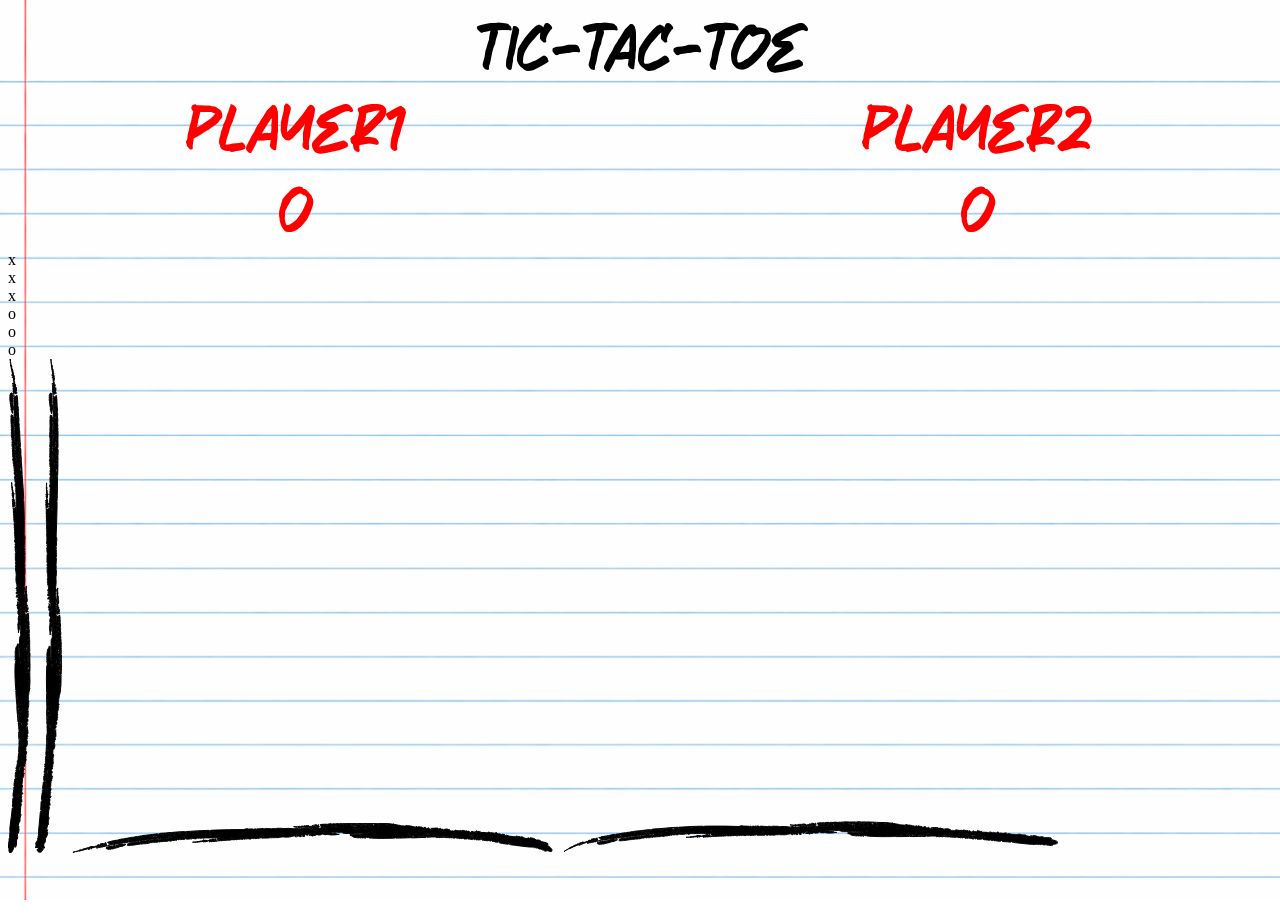
==== commit 07f9821a: "Remove board-lines class and add SVGs to board class" ====
--- a/index.html
+++ b/index.html
@@ -32,8 +32,7 @@
             <div class="cell" data-index="6"></div>
             <div class="cell" data-index="7"></div>
             <div class="cell" data-index="8"></div>
-        </div>
-        <div class="board-lines">
+            
             <svg class="line-0" width="23" height="494" viewBox="0 0 23 494" stroke="black" xmlns="dhttp://www.w3.org/2000/svg">
             <path d="M4.45036 140.429C4.61773 141.435 4.25425 141.67 4.17189 140.852C4.14875 140.619 4.33364 140.306 4.45036 140.429ZM5.24766 147.604C5.36116 148.75 4.89081 148.171 4.86933 147.979C4.77925 147.174 5.19769 146.45 4.61508 146.206C4.54458 145.72 4.81017 146.17 4.80963 145.865C4.80711 145.297 4.50747 144.754 4.45619 144.174C4.4538 144.134 4.45141 144.095 4.44902 144.055C4.56606 143.982 4.68434 143.817 4.81107 143.83C5.00177 144.432 5.22072 147.317 5.24766 147.604ZM4.80008 142.764C4.77687 143.049 4.58608 142.94 4.72081 143.459C4.57867 143.58 4.41238 143.083 4.39723 142.815C4.40252 142.808 4.51519 142.837 4.51305 142.774C4.49192 142.307 4.31988 141.613 4.63392 141.578C4.48979 142.049 4.82261 142.477 4.80008 142.764ZM4.39321 136.918C4.1681 136.809 4.18015 136.595 4.28585 136.26C4.33539 136.281 4.38525 136.286 4.43438 136.31C4.41256 136.504 4.40552 136.717 4.39321 136.918ZM4.3501 135.696C4.07565 135.465 4.1179 134.115 4.26287 134.341C4.29879 134.79 4.32491 135.243 4.3501 135.696ZM21.8189 293.554C22.2788 294.441 21.8191 297.558 21.8173 298.3C21.8055 301.598 21.9764 304.174 21.9913 307.19C22.001 309.089 21.8777 310.938 21.8894 312.816C21.3489 313.234 20.8123 313.658 20.2752 314.101C20.3154 313.826 20.383 313.672 20.3792 313.368C20.3741 313.061 20.4397 312.319 20.1814 312.133C19.9283 312.417 19.8894 313.403 19.896 313.712C19.9092 314.311 20.1509 313.928 20.2171 314.338C20.2829 314.749 19.9519 315.436 20.093 315.93C20.4253 317.088 20.5769 314.907 20.5141 314.498C21.0927 314.624 20.439 315.616 20.8981 315.987C21.0308 315.838 21.3525 315.227 21.2495 314.997C21.1446 314.77 20.8109 315.135 20.8997 314.641C21.209 314.309 21.5341 313.938 21.8476 313.607C21.9371 314.098 21.7682 314.841 21.7853 315.274C21.8938 317.913 21.9389 320.551 21.971 323.108C21.9609 323.249 21.9508 323.39 21.9407 323.531C21.8032 325.628 21.6533 327.55 21.5036 329.63C21.5189 329.606 21.5359 329.584 21.5521 329.562C21.5798 329.525 21.6069 329.489 21.6273 329.441C21.6243 329.439 21.6213 329.438 21.6183 329.436C21.6437 329.382 21.658 329.3 21.6726 329.216C21.6927 329.101 21.7138 328.983 21.7648 328.927C21.7812 328.992 21.7977 329.057 21.8141 329.121C21.8413 329.264 21.8705 329.416 21.8989 329.56C21.7584 329.703 21.6179 329.846 21.4773 329.989C21.4262 330.674 21.374 331.353 21.3215 332.023C21.2944 332.05 21.2669 332.083 21.2409 332.126C21.2203 332.16 21.1996 332.195 21.1789 332.229C21.168 332.282 21.1571 332.336 21.1462 332.389C21.09 332.663 21.0496 333.019 21.0192 333.309C21.011 333.387 21.0044 333.461 20.9973 333.529C20.975 333.744 20.9574 333.914 20.9387 334.044C20.9363 334.061 20.9342 334.08 20.9318 334.098C20.9153 334.104 20.8993 334.116 20.885 334.13C20.7794 334.233 20.7886 334.371 20.853 334.507C20.861 334.522 20.869 334.536 20.877 334.55C20.8688 334.624 20.8607 334.696 20.853 334.761C20.8242 335.005 20.7876 335.282 20.7279 335.608C20.6929 335.799 20.6526 335.984 20.6091 336.184C20.6089 336.185 20.6086 336.187 20.6083 336.188C20.5853 336.293 20.5614 336.403 20.5368 336.52C20.5039 336.676 20.4704 336.844 20.4444 337.006C20.4197 337.155 20.3945 337.37 20.3905 337.586C20.3822 338.056 20.3467 339.858 20.316 340.707C20.3024 341.082 20.4142 341.462 20.5743 341.61C20.5574 341.835 20.5404 342.059 20.5234 342.282C20.5409 342.294 20.5574 342.312 20.5704 342.337C20.5955 342.392 20.6137 342.488 20.6324 342.59C20.6678 342.785 20.7074 343.005 20.8131 343.019C20.8084 342.808 20.8036 342.597 20.7988 342.384C20.799 342.37 20.7991 342.356 20.7993 342.342C20.8692 342.197 21.12 342.947 21.0194 343.208C20.941 343.417 20.6288 343.359 20.4467 343.287C20.4384 343.39 20.4301 343.493 20.4218 343.595C20.4484 343.623 20.4821 343.642 20.5171 343.661C20.5721 343.692 20.6321 343.725 20.6806 343.804C20.9292 344.202 20.7815 345.241 20.467 344.825C20.442 345.101 20.5073 345.137 20.5866 345.18C20.6707 345.225 20.7697 345.278 20.7915 345.647C20.8135 346.085 20.7444 346.261 20.6777 346.427C20.6423 346.515 20.6071 346.601 20.588 346.721C20.5707 346.829 20.571 347.017 20.5707 347.228C20.5701 347.691 20.5683 348.263 20.3885 348.397C20.1896 348.549 20.1205 348.319 20.077 348.114C20.0351 348.653 19.9948 349.213 19.9545 349.776C20.01 349.777 20.0748 349.776 20.1499 349.774C20.2232 350.523 20.081 350.662 19.8984 350.545C19.8473 351.252 19.7953 351.931 19.7455 352.638C19.7851 352.786 19.8181 352.934 19.8414 353.054C19.9144 353.001 19.9122 352.839 19.9096 352.688C19.9075 352.56 19.9052 352.436 19.9494 352.394C20.3053 352.078 20.7479 353.552 20.2367 353.3C20.112 353.239 19.9686 353.17 19.8744 353.308C19.8056 353.412 19.7688 353.81 19.8039 353.953C19.7973 353.95 19.7907 353.948 19.7841 353.946C19.7863 353.957 19.8002 353.974 19.8202 353.998C19.8464 354.026 19.8726 354.055 19.8987 354.084C19.9698 354.16 20.0557 354.254 20.1005 354.329C20.1509 354.421 20.1962 354.531 20.2414 354.644C20.7512 355.914 20.491 354.905 20.1735 356.268C20.1512 356.375 20.159 356.494 20.1656 356.606C20.1714 356.704 20.1759 356.799 20.161 356.874C20.1381 357.016 20.1044 357.14 20.071 357.262C20.0081 357.49 19.9467 357.71 19.9646 358.024C19.9662 358.032 19.9788 358.014 19.9974 357.987C20.4559 357.312 19.8783 358.485 19.8696 358.517C19.8616 358.549 19.8556 358.574 19.8473 358.575C19.7687 358.588 19.7169 358.328 19.6567 358.022C19.5999 357.734 19.5356 357.404 19.4336 357.23C19.4253 357.357 19.417 357.484 19.4087 357.61C19.4575 357.735 19.4777 357.888 19.4489 358.058C19.4386 358.104 19.4081 358.099 19.3779 358.095C19.3773 358.095 19.3766 358.095 19.376 358.095C19.3688 358.207 19.3616 358.32 19.3543 358.432C19.3803 358.45 19.406 358.449 19.4107 358.448C19.4143 358.449 19.4179 358.451 19.4215 358.452C19.4646 358.635 19.4371 359.442 19.3497 359.544C19.3286 359.57 19.3049 359.586 19.2801 359.593C19.2615 359.897 19.2431 360.2 19.2246 360.5C19.2388 360.529 19.2487 360.56 19.2505 360.592C19.2588 360.663 19.2356 360.738 19.2048 360.813C19.1957 360.961 19.1871 361.109 19.178 361.256C19.1842 361.257 19.1905 361.258 19.1967 361.259C19.2411 361.265 19.2879 361.273 19.3018 361.3C19.2673 360.525 19.3807 360.668 19.5085 360.832C19.5674 360.907 19.6296 360.985 19.6809 360.978C19.7487 360.967 19.7636 360.82 19.7775 360.68C19.7951 360.506 19.8121 360.343 19.9312 360.474C19.8394 360.914 19.8991 361.204 19.9598 361.496C20.1507 362.405 19.7528 362.604 19.755 361.913C19.7556 361.773 19.7561 361.627 19.7066 361.522C19.6515 361.4 19.5372 361.371 19.4344 361.345C19.3853 361.333 19.3383 361.321 19.3018 361.3C19.3047 361.308 19.3076 361.316 19.3105 361.324C19.3199 361.352 19.4283 361.987 19.4267 362.049C19.4499 362.436 19.4148 362.426 19.3545 362.404C19.3238 362.394 19.2858 362.38 19.2465 362.416C19.234 362.431 19.2264 362.48 19.2183 362.529C19.2076 362.593 19.1961 362.658 19.1748 362.65C19.1508 362.646 19.1244 362.621 19.0982 362.587C19.0927 362.685 19.0869 362.783 19.0814 362.88C19.111 362.932 19.1346 362.982 19.1385 363.029C19.1379 363.052 19.0705 363.516 19.0602 363.519C19.0584 363.52 19.0531 363.517 19.0452 363.51C18.99 364.462 18.9361 365.414 18.8851 366.384C18.8808 366.393 18.8765 366.401 18.8723 366.409C18.8648 366.423 18.8569 366.438 18.8493 366.452C18.8271 366.491 18.805 366.53 18.7829 366.57C18.7018 366.712 18.5803 366.924 18.4906 367.121C18.4266 367.262 18.3536 367.446 18.3033 367.664C18.2536 367.874 18.2052 368.252 18.2716 368.676C18.3165 368.965 18.391 369.241 18.502 369.448C18.6451 369.715 18.8064 369.838 18.8994 369.881C18.926 369.893 18.9526 369.898 18.978 369.897C19.0374 369.961 19.081 370.009 19.0851 370.014C19.1779 370.257 19.0861 370.261 19.0165 370.263C19.0002 370.264 18.9848 370.265 18.9737 370.268C18.9373 370.286 18.7694 370.358 18.6803 370.391C18.6298 371.485 18.5797 372.511 18.5325 373.602C18.4845 374.691 18.4535 375.77 18.4372 376.876C18.4265 377.567 18.4216 378.294 18.4217 379.004C18.4915 378.943 18.5625 378.912 18.6488 379.118C18.7681 379.41 18.6025 380.19 18.5759 380.318C18.5852 380.341 18.6049 380.365 18.6285 380.394C18.6834 380.463 18.7617 380.561 18.7918 380.739C18.8618 381.131 19.6131 382.954 19.474 383.381C19.48 383.737 19.4868 384.081 19.4939 384.45C19.4839 384.584 19.476 384.713 19.467 384.835C19.4377 384.874 19.411 384.92 19.3878 384.976C19.1446 385.564 18.9507 386.719 18.6389 387.368C18.5615 387.192 18.4944 386.982 18.4219 386.792C18.3268 386.926 18.2308 387.06 18.1353 387.194C18.0952 387.168 18.0558 387.144 18.0156 387.12C17.9378 387.538 17.8589 387.939 17.7779 388.365C17.7826 388.364 17.7879 388.364 17.7926 388.364C17.8194 388.516 17.7829 388.582 17.7291 388.621C17.6887 388.826 17.6479 389.031 17.6067 389.234C17.6255 389.296 17.645 389.364 17.6659 389.431C17.7776 389.482 17.8893 389.533 18.0009 389.584C17.9325 389.692 17.8641 389.797 17.7954 389.907C17.8651 390.243 17.8753 390.57 17.6924 390.786C17.6953 390.977 17.6978 391.167 17.7 391.357C17.7256 391.486 17.7326 391.624 17.7211 391.766C17.8499 391.972 18.6508 392.624 18.7155 393.549C18.4287 393.503 18.1419 393.457 17.855 393.412C17.8867 393.688 17.9174 393.964 17.9474 394.238C18.1246 394.32 18.3018 394.402 18.4789 394.484C18.3329 394.506 18.1868 394.527 18.0408 394.549C18.0284 395.068 18.0122 395.594 17.9928 396.117C17.9949 396.117 17.9975 396.117 17.9996 396.117C18.0049 396.186 17.9983 396.233 17.9863 396.267C17.9836 396.338 17.9809 396.409 17.9781 396.48C17.8568 396.458 17.7355 396.436 17.6141 396.414C17.6117 396.422 17.608 396.43 17.6062 396.439C17.578 396.586 17.5939 396.728 17.6274 396.871C17.6857 396.821 17.744 396.772 17.8022 396.723C17.869 397.428 17.9293 398.136 17.983 398.844C17.8933 398.925 17.8035 399.005 17.7137 399.085C17.7159 399.118 17.7159 399.15 17.7124 399.178C17.7095 399.182 17.6604 399.178 17.6112 399.179C17.5745 399.212 17.5379 399.244 17.5012 399.277C17.4998 399.29 17.4978 399.304 17.4968 399.317C17.7071 399.497 17.9171 399.678 18.1266 399.86C18.0897 400.253 18.0509 400.645 18.01 401.038C17.9366 401.342 17.8612 401.631 17.7894 401.901C17.5759 402.364 17.3599 402.821 17.1408 403.281C17.2293 403.352 17.2932 403.414 17.3369 403.471C17.2811 403.65 17.249 403.752 17.249 403.751C17.2949 403.783 17.3408 403.815 17.3867 403.848C17.3066 404.07 17.1224 404.358 17.2651 405.014C17.0068 404.945 16.7484 404.877 16.49 404.808C16.4553 404.864 16.4063 404.926 16.3459 404.992C16.5235 405.671 16.6977 406.341 16.864 407.029C16.7826 407.069 16.7013 407.109 16.6199 407.149C16.2653 407.312 15.9108 407.477 15.5566 407.645C15.3782 408.315 15.2053 408.988 15.0377 409.661C15.0347 409.736 15.0299 409.811 15.0267 409.886C15.2177 409.689 15.409 409.493 15.6007 409.299C15.919 409.565 16.2381 409.83 16.5578 410.094C16.2154 410.46 15.8749 410.825 15.5358 411.192C15.6885 413.264 14.0667 415.049 15.8063 414.531C15.7767 414.254 15.7481 413.973 15.7201 413.693C15.9198 414.077 16.1211 414.457 16.3235 414.835C16.0891 415.13 15.8553 415.428 15.6221 415.727C15.6586 416.141 15.6971 416.547 15.7362 416.958C15.5271 417.049 15.318 417.141 15.1089 417.233C15.2552 417.581 15.4022 417.93 15.5503 418.275C15.1968 418.513 14.8436 418.753 14.4907 418.994C14.3902 420.62 14.3055 422.246 14.2319 423.875C13.2926 426.243 14.4818 425.209 14.651 426.923C14.3708 427.686 14.0926 428.451 13.8159 429.217C13.9789 429.519 14.1421 429.82 14.3056 430.121C14.18 430.367 14.0545 430.613 13.9291 430.858C13.8109 432.063 13.6959 433.269 13.5825 434.473C13.9188 434.262 14.2552 434.052 14.5917 433.841C14.6396 434.07 14.6876 434.3 14.7357 434.529C14.3041 435.09 13.8725 435.657 13.4415 436.219C13.5293 436.691 13.6166 437.173 13.7043 437.648C13.5887 438.293 13.4726 438.944 13.3566 439.591C13.1194 439.602 12.8821 439.612 12.6449 439.623C13.0086 439.887 13.3725 440.148 13.7361 440.414C13.7404 441.354 13.7447 442.284 13.7468 443.224C13.6088 442.657 13.4708 442.081 13.3316 441.517C13.1417 441.979 12.951 442.448 12.7602 442.913C12.8316 443.431 12.9028 443.944 12.9728 444.467C13.1119 444.631 13.2508 444.796 13.3898 444.96C13.1615 446.005 12.9303 447.051 12.6934 448.108C12.5892 449.365 12.4766 450.644 12.3536 451.914C12.8078 453.093 11.5985 454.949 13.0937 455.254C12.8552 456.285 12.6052 457.322 12.3404 458.345C12.3938 458.58 12.4436 458.835 12.4941 459.078C12.2801 459.17 12.066 459.261 11.8519 459.35C11.9606 459.812 12.062 460.299 12.1608 460.774C12.0511 461.362 11.9249 461.998 11.7971 462.587L11.8086 462.525C11.8046 462.545 11.8006 462.566 11.7966 462.587C11.7854 462.564 11.7743 462.54 11.7632 462.517L11.7518 462.578C11.6647 462.382 11.5768 462.185 11.4882 461.988C11.4372 462.159 11.3856 462.328 11.3336 462.496L11.3433 462.444C10.9075 463.951 10.4769 465.453 10.0518 466.956C10.4077 467.105 10.7638 467.253 11.12 467.401C10.9058 468.029 10.6959 468.639 10.4845 469.264C10.6989 469.383 10.9135 469.501 11.1282 469.618C10.9928 470.677 10.8621 471.726 10.7353 472.776C10.2747 473.798 9.81776 474.824 9.36518 475.855C9.76226 477.271 10.0152 480.285 8.59934 480.781C8.53146 482.509 8.46801 484.257 8.35935 486.036C8.35795 486.047 8.3516 486.081 8.34999 486.092C8.34976 486.095 8.34953 486.098 8.3493 486.101C8.34295 486.097 8.33661 486.093 8.33027 486.089C8.33187 486.078 8.33818 486.044 8.33957 486.032C8.13708 485.907 7.93435 485.783 7.7314 485.659C7.67952 485.744 7.62751 485.829 7.57535 485.914C7.57431 485.922 7.56958 485.948 7.56838 485.956C7.53133 486.014 7.49421 486.071 7.45702 486.129C7.76431 486.314 8.07131 486.499 8.37793 486.685C8.0339 487.251 7.6869 487.809 7.33761 488.363C7.18822 488.108 7.03819 487.854 6.88775 487.6C6.92719 487.354 6.96627 487.107 7.00461 486.86C6.71888 487.161 6.43229 487.459 6.145 487.755C6.14208 487.739 6.13915 487.723 6.13621 487.707C5.64454 489.292 5.07231 490.617 4.53635 491.784C4.49181 491.876 4.44724 491.969 4.40261 492.061C3.7288 493.391 3.00179 493.881 2.48223 493.971C1.83854 494.083 1.3011 493.538 1.0817 492.383C1.06858 492.304 1.05546 492.224 1.04234 492.144C0.855047 490.833 0.899206 489.476 1.00867 488.226C0.890059 488.438 0.76728 488.64 0.639387 488.794C0.586316 488.643 0.547575 488.466 0.501217 488.306C0.39066 488.397 0.279548 488.491 0.168588 488.583C0.112995 488.542 0.0558297 488.518 -1.8999e-07 488.464C0.129733 487.723 -0.0395357 486.687 0.053738 486.029C0.136902 485.448 0.477006 485.167 0.581022 484.738L0.566617 484.826C0.569702 484.812 0.572539 484.798 0.575114 484.783C0.658311 484.329 0.444408 482.79 1.01725 483.161C1.05378 483.086 1.09206 482.976 1.13535 482.906C0.501184 482.737 1.06007 482.206 1.04931 481.541C1.04359 481.229 0.608579 480.24 1.41719 481.17C1.44096 481.072 1.48 481.035 1.51572 480.953C0.826108 479.989 1.14089 479.633 1.54091 478.683C1.76349 478.155 2.09939 477.052 1.42068 477.476C1.1082 476.858 1.81757 476.215 1.83352 475.806C1.84914 475.395 1.43763 475.901 1.46784 475.342C1.47165 475.253 1.58105 474.475 1.66085 474.262C1.74188 474.044 1.95447 474.349 1.97282 473.972C2.05272 472.358 1.73273 470.796 1.87108 469.115C2.10004 466.332 2.43779 463.683 2.84383 460.961C2.84923 460.935 2.86209 460.857 2.86805 460.831C3.18113 458.958 3.44267 456.921 3.66169 454.763C3.75631 453.977 4.05759 449.722 4.30651 449.251C5.19612 447.635 5.23984 451.225 5.76994 448.842C3.75548 448.01 4.48527 446.649 4.60798 444.605C4.69974 443.097 4.56763 440.648 4.89691 439.359C5.24751 437.991 5.42177 439.122 5.91944 438.323C5.103 437.703 4.97316 437.028 5.0004 435.87C5.02874 434.66 5.37404 433.468 5.52717 432.205C5.57862 431.782 5.43454 431.188 5.54354 430.704C5.67971 430.101 6.1564 430.291 6.25457 429.924C6.35213 429.555 5.7642 429.837 5.70446 429.423C5.67706 429.235 5.75459 427.943 5.99378 427.683C6.04972 427.622 6.21156 427.878 6.3825 427.839C6.47653 427.818 7.17352 427.881 7.13807 427.563C6.54034 427.236 5.91447 427.166 5.94679 426.181C6.00027 424.623 6.41294 423.179 6.60852 421.525C6.65074 421.157 6.27818 420.232 6.84906 419.882C7.01618 419.78 7.60974 419.901 7.63752 419.309C7.66194 418.8 7.39792 418.691 7.23803 418.226C7.17783 418.05 7.46637 418.031 7.33185 417.696C7.19801 417.357 6.86339 416.857 7.62434 416.731C7.40428 416.664 7.20622 416.636 6.99625 416.582C7.01955 416.009 7.95142 415.139 7.25073 415.229C7.31529 414.646 7.38293 414.058 7.45254 413.476C7.70771 413.404 7.96373 413.336 8.22021 413.266C8.4086 413.639 8.02885 414.139 8.47776 414.258C8.57468 413.762 8.67427 413.265 8.77499 412.771C7.53894 412.747 7.14073 411.088 8.36672 411.611C8.5985 411.71 8.53862 410.65 8.48937 410.415C8.43877 410.183 7.95637 410.051 8.33492 409.641C8.54951 409.409 8.86601 409.29 8.62608 408.615C8.43048 408.971 8.20121 409.357 7.99395 409.717C8.1334 409.158 8.08061 408.381 8.42067 407.918C8.50523 407.804 8.6075 408.324 8.74811 408.109C8.88709 407.897 8.98558 406.932 8.48001 407.052C9.47908 406.767 8.69995 406.699 8.8385 405.769C8.83854 405.769 8.83857 405.768 8.83861 405.768C8.85993 405.658 9.88612 404.945 9.47951 404.477C9.33441 404.31 8.66649 404.469 9.04454 403.839C9.32277 403.374 9.77528 403.971 10.1637 403.466C9.41271 403.609 9.13475 402.691 9.18981 402.187C9.28643 401.292 9.71568 401.489 9.95218 401.23C10.3774 400.762 9.84137 400.238 10.4234 400.018C10.4183 400.172 10.4451 400.316 10.4514 400.466C10.563 400.152 10.6703 399.837 10.7789 399.523C10.4803 399.501 10.1795 399.482 9.88362 399.459C9.84971 398.907 10.2346 398.722 10.3573 398.277C10.3744 398.215 10.1573 398.256 10.1613 398.191C10.1985 397.667 10.329 397.512 9.94328 397.088C10.695 397.138 10.262 396.412 10.6379 395.905C10.7439 395.762 11.1362 395.709 10.312 395.656C10.5819 394.645 10.568 393.88 11.2467 393.078C10.408 393.33 10.4664 392.164 10.7226 391.479C10.7935 391.295 11.3774 391.166 11.2956 390.772C11.0446 390.866 10.7568 390.973 10.4964 391.071C10.4512 390.285 11.2045 390.489 11.148 389.809C11.1216 389.509 10.2625 389.669 10.6602 389.127C10.8885 388.816 11.9278 388.658 10.667 388.503C10.616 388.051 11.0198 388.342 11.0762 388.026C11.1104 387.823 10.6463 387.6 10.7097 387.299C10.8343 386.731 11.74 385.942 10.8131 385.901C10.7521 385.495 11.1377 385.792 11.0911 385.422C11.0295 384.926 10.4258 383.665 11.1582 383.466C11.1569 383.465 11.1556 383.464 11.1543 383.464C10.7325 383.062 10.8797 381.699 11.5243 382.03C11.3522 382.752 12.0487 383.301 12.0388 382.579C12.0275 381.839 12.1076 381.669 12.3717 381.575C12.2394 381.213 12.0133 381.028 11.9699 380.513C11.9391 380.141 12.0678 379.645 12.0526 379.207C11.9339 379.209 11.8289 379.189 11.7657 379.086C11.604 378.825 11.944 377.914 11.9352 377.63C11.935 377.624 11.9341 377.619 11.9339 377.613C11.8149 377.559 11.628 377.576 11.5421 377.279C11.5183 377.196 11.6882 376.992 11.7925 376.741C11.745 376.527 11.7009 376.322 11.6929 376.118C11.6899 376.041 11.6964 375.957 11.7071 375.869C11.5528 375.461 11.3058 374.829 11.2945 374.536C11.2884 374.366 11.5118 374.022 11.5215 373.955C11.5469 373.725 11.2141 373.84 11.1813 373.641C10.938 372.198 10.9718 370.425 10.8137 369.022C10.6617 367.639 10.5724 366.978 10.4214 365.57C10.2831 364.306 9.62236 363.301 11.4472 364.192C11.5806 363.139 11.1113 363.563 10.6781 363.421C10.4229 363.335 10.6207 363.046 10.5708 362.99C10.3998 362.806 10.2489 363.26 10.1218 363.113C9.61196 362.497 9.84172 359.825 9.79444 359.212C9.58211 356.541 9.24402 354.451 9.03831 351.96C8.90757 350.387 8.91917 348.845 8.79763 347.282C9.30029 346.784 9.79969 346.278 10.2991 345.765C10.2755 346.007 10.2161 346.144 10.2378 346.405C10.2607 346.666 10.2398 347.305 10.5021 347.39C10.7326 347.088 10.7121 346.24 10.6883 345.982C10.6421 345.49 10.4283 345.874 10.3411 345.551C10.2547 345.235 10.5414 344.597 10.3774 344.228C9.99168 343.365 9.95869 345.198 10.0421 345.5C9.47177 345.553 10.0562 344.58 9.58811 344.396C9.46655 344.555 9.18615 345.138 9.29864 345.294C9.41299 345.449 9.71851 345.067 9.65852 345.486C9.37538 345.847 9.08009 346.248 8.79303 346.606C8.6786 346.23 8.80173 345.542 8.76196 345.21C8.30837 341.289 8.11292 337.464 7.86781 333.458C7.84497 333.082 7.80405 332.385 7.87221 332.026C7.92636 331.75 8.32395 331.789 8.19687 331.537C8.17482 331.512 7.9336 331.651 7.85696 331.307C7.71038 330.662 7.6027 329.168 7.56113 328.436C7.47622 326.981 7.38762 325.499 7.30215 323.987C6.97568 318.242 6.76977 312.545 7.03875 306.685C7.05677 306.302 7.03625 304.854 7.16918 304.584C7.56795 303.78 8.11153 303.919 7.25951 303.471C7.20916 303.04 7.62137 303.338 7.73126 303.137C7.76837 303.052 7.17936 302.566 7.38688 302.36C7.86553 301.888 7.91302 302.676 8.13894 302.959C8.40513 302.256 7.93163 301.551 7.91628 300.95C7.91185 300.78 8.36763 300.752 8.38244 300.716C8.5335 300.006 7.63826 300.081 7.26212 300.117C7.21773 300.476 7.17318 300.827 7.13275 301.182C6.99642 300.49 7.25882 299.971 7.37295 299.262C7.39938 299.093 6.98988 299.325 7.14445 298.937C7.43125 298.811 7.73663 298.692 8.03009 298.571C7.77062 297.662 7.5968 297.34 7.1438 298.48C7.14706 298.029 7.14628 297.568 7.15238 297.117C7.45537 297.276 7.93208 297.043 7.64514 296.606C7.57617 296.505 7.25596 296.772 7.15994 296.644C7.06474 296.515 7.13997 295.549 7.1638 295.468C7.3925 294.726 8.04258 294.605 7.70152 293.966C7.71912 294.159 7.37521 295.01 7.19528 294.454C6.99497 293.842 7.3663 291.24 7.4875 290.519C7.69471 289.255 7.85696 288.638 8.32852 287.54C8.41827 287.332 8.82588 287.347 8.98368 286.942C9.19356 286.404 9.32053 285.406 9.58582 284.814C9.67294 284.936 9.75215 285.084 9.83463 285.216C9.92022 285.086 10.0062 284.953 10.0917 284.82C10.1551 284.837 10.2156 284.838 10.2821 284.866C10.3314 285.608 10.7367 286.561 10.7934 287.239C10.8444 287.861 10.5558 288.278 10.5646 288.76C10.5748 289.243 11.0718 290.675 10.4407 290.517C10.4188 290.603 10.4025 290.726 10.3728 290.81C11.025 290.747 10.5752 291.456 10.7044 292.106C10.766 292.409 11.3698 293.211 10.4117 292.597C10.4059 292.703 10.373 292.752 10.3527 292.845C11.2008 293.531 10.9546 293.984 10.7345 295.024C10.6119 295.607 10.4873 296.749 11.0728 296.117C11.4923 296.587 10.919 297.43 10.9803 297.836C11.0426 298.234 11.3498 297.606 11.4263 298.143C11.4395 298.236 11.4814 299.001 11.4453 299.237C11.4083 299.472 11.1432 299.264 11.1986 299.623C11.4362 301.185 12.0626 302.467 12.2795 304.134C12.3611 304.749 12.4371 305.36 12.5089 305.965C12.8345 304.658 13.6234 303.645 11.9603 301.972C11.8684 300.884 11.7777 299.786 11.6881 298.68C11.7792 298.615 11.8703 298.549 11.9614 298.484C11.9533 298.411 11.9458 298.343 11.9398 298.284C11.8956 297.846 11.8564 297.311 11.8228 296.767C11.7551 295.656 11.6969 294.211 11.6479 292.53C11.5492 289.185 11.4885 284.837 11.4739 280.208C11.4736 280.179 11.4734 280.151 11.4731 280.122C11.4738 280.094 11.4745 280.066 11.4752 280.038C11.4791 279.896 11.485 279.74 11.4937 279.59C11.4986 279.505 11.5166 279.18 11.5794 278.837C11.5966 278.743 11.7063 278.107 12.013 277.67C12.0592 277.605 12.1098 277.546 12.1629 277.494C12.2491 277.143 12.3354 276.791 12.4217 276.439C12.5513 276.444 12.6808 276.45 12.8104 276.455C12.8049 276.169 12.8012 275.882 12.7963 275.596C12.7496 275.559 12.7028 275.521 12.656 275.484C12.5911 274.588 12.5265 273.677 12.462 272.786C12.5573 272.54 12.6526 272.294 12.7479 272.048C12.7414 271.222 12.7383 270.42 12.7396 269.659C12.5874 269.618 12.4352 269.577 12.2831 269.535C12.4377 269.132 12.5924 268.727 12.7471 268.322C12.7545 267.531 12.7691 266.793 12.7888 266.153C12.7291 266.171 12.6694 266.19 12.6098 266.208C12.4288 265.408 12.2478 264.606 12.067 263.802C12.2039 263.474 12.3409 263.146 12.4778 262.817C12.3651 262.563 12.2524 262.308 12.1396 262.054C12.1181 260.958 12.0967 259.871 12.0752 258.787C12.3213 258.523 12.5674 258.259 12.8134 257.994C12.7792 257.675 12.7449 257.356 12.7106 257.036C12.5581 257.288 12.4055 257.541 12.2529 257.793C12.212 256.89 12.1711 255.985 12.1302 255.077C11.8992 255.052 11.6682 255.027 11.4372 255.002C11.4732 255.268 11.505 255.524 11.5068 255.755C11.5076 255.951 11.2362 255.898 11.2296 255.938C11.1364 256.721 11.6668 256.792 11.8894 256.82C11.9176 256.42 11.9454 256.028 11.9713 255.629C12.0481 256.445 11.8905 256.988 11.8194 257.771C11.8028 257.957 12.0458 257.77 11.9521 258.181C11.782 258.272 11.6005 258.351 11.4265 258.435C11.5756 259.504 11.6775 259.894 11.9506 258.694C11.9465 259.203 11.9449 259.712 11.9394 260.221C11.761 259.987 11.4786 260.165 11.646 260.721C11.6856 260.852 11.8764 260.601 11.9329 260.766C11.9888 260.933 11.9406 262.036 11.9264 262.119C11.7885 262.928 11.4056 262.952 11.6044 263.737C11.5959 263.512 11.8003 262.608 11.9044 263.273C12.0203 264.022 11.7933 266.837 11.7205 267.683C11.5956 269.106 11.5005 269.783 11.2208 270.949C11.1678 271.17 10.9255 271.081 10.8319 271.511C10.7074 272.09 10.6326 273.17 10.4758 273.827C10.4585 273.775 10.444 273.715 10.4276 273.657C10.4079 273.025 10.4129 272.444 10.4572 271.926C9.90904 270.032 9.97894 267.846 9.92782 267.148C9.942 267.153 9.95779 267.16 9.97459 267.173C9.98767 267.077 9.99741 266.939 10.0151 266.847C9.84973 266.83 9.80734 266.683 9.80387 266.463C9.81299 266.362 9.82466 266.235 9.84073 266.077C9.83307 266.084 9.82468 266.086 9.81723 266.092C9.83191 265.868 9.84753 265.613 9.82541 265.356C9.88711 265.162 9.9342 264.961 9.97354 264.782C9.98127 264.793 9.98968 264.805 9.99779 264.818C10.0014 264.7 10.02 264.648 10.0322 264.546C10.0307 264.543 10.0289 264.539 10.0274 264.536C10.0309 264.52 10.035 264.505 10.0384 264.489C10.0483 264.444 10.0585 264.393 10.0693 264.344C10.1289 264.072 10.2 263.75 10.2541 263.449C10.3118 263.127 10.3266 262.815 10.3159 262.35C10.3114 262.155 10.3023 261.917 10.2871 261.621C10.5336 262.067 10.9852 261.311 10.9656 260.04C10.7668 259.859 10.8844 260.339 10.7757 260.34C10.6665 260.338 10.7916 259.861 10.5906 260.034C10.531 260.816 10.7607 260.456 10.8045 261.056C10.6867 260.913 10.4681 261.065 10.3694 260.957C10.214 260.787 10.3156 260.443 10.214 260.375C10.211 260.329 10.207 260.283 10.2039 260.236C10.2147 259.884 10.2242 259.532 10.2324 259.182C10.1198 258.829 10.6314 257.504 10.8384 256.854C10.8501 256.893 10.8613 256.933 10.873 256.972C10.8777 256.875 10.8833 256.779 10.8881 256.682C10.9009 256.636 10.9117 256.6 10.9169 256.569C10.9444 256.405 11.0154 256.311 11.0689 256.244C11.0901 256.274 11.1136 256.289 11.14 256.279C11.1569 255.798 11.1722 255.299 11.1882 254.798C11.218 254.798 11.2471 254.813 11.2759 254.838C11.2696 254.124 11.2569 253.422 11.2362 252.723C11.2039 251.632 11.1533 250.546 11.0824 249.469C11.0122 248.403 10.937 247.333 10.8582 246.28C10.7689 246.249 10.6021 246.181 10.5637 246.164C10.5525 246.16 10.5364 246.158 10.5198 246.158C10.4502 246.157 10.3573 246.157 10.4437 245.909C10.4466 245.905 10.4893 245.855 10.5478 245.788C10.5735 245.789 10.6013 245.783 10.6279 245.77C10.7198 245.724 10.8771 245.594 11.0126 245.324C11.1178 245.114 11.185 244.837 11.2219 244.551C11.2764 244.127 11.2162 243.77 11.1604 243.552C11.104 243.332 11.0255 243.147 10.9575 243.007C10.8622 242.81 10.7352 242.6 10.65 242.46C10.6211 242.413 10.5955 242.371 10.5792 242.342C10.5714 242.329 10.5635 242.316 10.5559 242.303C10.551 242.294 10.5462 242.286 10.5413 242.278C10.4612 241.32 10.3785 240.365 10.2928 239.415C10.2851 239.422 10.2789 239.426 10.2771 239.425C10.2656 239.413 10.1856 238.965 10.184 238.941C10.1864 238.895 10.2074 238.843 10.2353 238.791C10.2266 238.696 10.2185 238.6 10.2098 238.505C10.1848 238.539 10.1582 238.565 10.1344 238.569C10.1137 238.577 10.1006 238.515 10.0879 238.452C10.0782 238.404 10.0681 238.356 10.0551 238.343C10.0149 238.309 9.97781 238.323 9.94766 238.335C9.88821 238.357 9.85251 238.368 9.86281 237.989C9.8601 237.92 9.94717 237.279 9.95589 237.249C9.95852 237.24 9.96115 237.232 9.96378 237.224C9.86927 237.26 9.77476 237.297 9.68024 237.333C9.63262 237.36 9.59118 237.4 9.56559 237.463C9.51998 237.57 9.52495 237.719 9.53019 237.861C9.53938 238.111 9.54818 238.344 9.27878 238.308C9.22408 237.959 9.26796 237.701 9.31173 237.445C9.3627 237.147 9.41355 236.853 9.30693 236.417C9.4212 236.282 9.44315 236.444 9.46652 236.618C9.48517 236.756 9.50591 236.904 9.57406 236.913C9.62554 236.917 9.6853 236.835 9.74151 236.758C9.86338 236.591 9.9723 236.444 9.96378 237.224C9.97688 237.197 10.0226 237.187 10.0665 237.179C10.073 237.178 10.0795 237.177 10.086 237.175C10.072 237.027 10.0575 236.877 10.0434 236.729C10.0103 236.656 9.98435 236.582 9.99027 236.511C9.99094 236.479 9.99987 236.446 10.013 236.417C9.98444 236.119 9.95562 235.82 9.9266 235.522C9.90191 235.516 9.87806 235.5 9.8564 235.476C9.76555 235.383 9.7102 234.578 9.74687 234.385C9.7498 234.384 9.75274 234.383 9.75567 234.381C9.75567 234.381 9.78534 234.384 9.81333 234.363C9.80222 234.249 9.79109 234.135 9.77997 234.022C9.77931 234.023 9.77866 234.024 9.77801 234.024C9.74789 234.03 9.71662 234.034 9.70485 233.988C9.67028 233.819 9.68602 233.666 9.7303 233.54C9.7176 233.414 9.70485 233.286 9.69208 233.161C9.59622 233.337 9.54267 233.668 9.49593 233.96C9.44651 234.267 9.40428 234.533 9.32562 234.524C9.3172 234.523 9.30862 234.498 9.2994 234.465C9.26638 234.348 9.20526 234.136 8.95351 234.535C8.85787 233.528 9.06799 233.818 9.15417 233.936C9.1737 233.963 9.18693 233.98 9.18827 233.972C9.19515 233.657 9.12607 233.439 9.05522 233.214C9.01754 233.094 8.97936 232.972 8.95155 232.833C8.93406 232.759 8.93611 232.666 8.93842 232.569C8.94106 232.458 8.94374 232.341 8.9176 232.237C8.89438 232.152 8.77561 231.927 8.65982 231.71C8.5345 231.474 8.41152 231.245 8.41853 231.207C8.60069 231.143 8.69786 230.873 8.7916 230.611C8.83264 230.496 8.87411 230.384 8.92101 230.29C8.96312 230.213 9.04646 230.118 9.11475 230.039C9.13954 230.009 9.16432 229.979 9.18911 229.948C9.20833 229.924 9.22062 229.904 9.22239 229.894C9.21652 229.897 9.21066 229.9 9.2048 229.903C9.2344 229.758 9.18246 229.365 9.10995 229.266C9.03561 229.167 8.9381 229.182 8.84242 229.224C8.78216 229.254 8.7219 229.284 8.66163 229.315C8.5808 229.349 8.51789 229.348 8.4967 229.227C8.39756 228.659 8.78995 228.203 9.00063 228.371C9.04682 228.412 9.04951 228.533 9.05208 228.659C9.0551 228.807 9.0591 228.964 9.1337 229.015C9.15257 228.896 9.18012 228.747 9.21426 228.601C9.13874 227.899 9.0617 227.2 8.98455 226.502C8.8064 226.626 8.66016 226.489 8.70559 225.747C8.78042 225.746 8.84564 225.745 8.90091 225.742C8.83969 225.191 8.77855 224.639 8.71651 224.088C8.6807 224.298 8.61952 224.537 8.41477 224.388C8.2304 224.259 8.20789 223.678 8.1899 223.216C8.18167 223.005 8.17392 222.817 8.15255 222.71C8.12896 222.592 8.0914 222.507 8.05277 222.421C8.03587 222.384 8.01911 222.344 8.00289 222.302C7.99088 222.005 7.97568 221.682 7.95718 221.345C7.99436 221.251 8.04661 221.219 8.09473 221.191C8.17253 221.147 8.23824 221.109 8.20274 220.827C8.08846 220.994 7.99069 220.941 7.92632 220.791C7.91113 220.527 7.89553 220.257 7.88037 219.986C7.89703 219.918 7.91979 219.853 7.94944 219.801C7.99492 219.72 8.05457 219.685 8.1084 219.652C8.14234 219.631 8.17477 219.611 8.2001 219.582C8.18822 219.48 8.17634 219.378 8.16445 219.276C8.07609 219.315 7.95562 219.35 7.84621 219.352C7.84017 219.234 7.83446 219.115 7.82901 218.998C7.90141 218.936 7.92949 218.754 7.95327 218.588C7.96793 218.486 7.98067 218.389 8.00357 218.333C8.01542 218.308 8.03159 218.291 8.04838 218.279C8.02288 218.06 7.99736 217.841 7.97181 217.622C8.12617 217.473 8.22329 217.091 8.19523 216.707C8.17394 216.416 8.1509 216.02 8.12484 215.607C8.18734 215.582 8.25636 215.501 8.32966 215.193C8.23213 215.086 8.14859 214.972 8.07662 214.85C8.04284 214.295 8.0122 213.803 8.00002 213.594C7.98761 213.38 7.95408 213.179 7.92363 213.024C7.89137 212.86 7.85125 212.692 7.81229 212.534C7.78319 212.417 7.75495 212.305 7.72788 212.199C7.72787 212.197 7.72787 212.196 7.72786 212.195C7.67918 212.005 7.63342 211.827 7.59266 211.647C7.58881 210.566 7.65608 209.468 7.65087 208.343C7.64873 207.857 7.51864 207.213 7.54465 206.652C7.57701 205.954 7.87016 206.087 7.89824 205.657C7.92595 205.227 7.6043 205.642 7.53647 205.188C7.50578 204.981 7.44715 203.522 7.56499 203.192C7.59294 203.116 7.70884 203.373 7.80515 203.301C7.8605 203.262 8.2685 203.211 8.22148 202.862C7.84579 202.6 7.47661 202.628 7.41196 201.526C7.31033 199.784 7.42116 198.1 7.37748 196.237C7.3674 195.821 7.06108 194.875 7.35748 194.379C7.44428 194.234 7.80125 194.252 7.75735 193.589C7.71954 193.02 7.55497 192.956 7.414 192.477C7.36048 192.295 7.52604 192.216 7.41229 191.873C7.29889 191.529 7.05229 191.049 7.47886 190.753C7.34436 190.726 7.2266 190.735 7.09942 190.721C7.0516 190.093 7.48973 188.942 7.09524 189.193C7.06633 188.544 7.03696 187.897 7.00722 187.247C7.1456 187.111 7.28494 186.976 7.42404 186.84C7.57833 187.207 7.41882 187.837 7.69171 187.866C7.68935 187.306 7.68658 186.73 7.68373 186.172C6.97005 186.433 6.53265 184.743 7.30299 185.012C7.44869 185.06 7.27714 183.933 7.21711 183.693C7.15703 183.455 6.86438 183.436 7.02546 182.9C7.11665 182.595 7.28222 182.39 7.05018 181.731C6.9885 182.162 6.91022 182.624 6.84028 183.065C6.84478 182.429 6.70688 181.627 6.8343 181.044C6.86621 180.899 6.99826 181.425 7.04777 181.159C7.09723 180.895 7.012 179.842 6.74152 180.108C7.2679 179.533 6.81685 179.675 6.75221 178.65C6.74394 178.521 7.21598 177.4 6.9122 176.973C6.80399 176.823 6.44789 177.194 6.56663 176.356C6.65434 175.741 7.00267 176.303 7.14749 175.612C6.74116 175.988 6.44336 174.996 6.40139 174.394C6.3259 173.319 6.60028 173.435 6.69838 173.071C6.87473 172.413 6.49548 171.933 6.79908 171.532C6.81724 171.714 6.85308 171.875 6.87757 172.049C6.89789 171.655 6.91681 171.262 6.93685 170.87C6.7625 170.916 6.5863 170.963 6.41335 171.007C6.31939 170.366 6.51668 170.058 6.52914 169.509C6.53014 169.434 6.41112 169.53 6.40527 169.453C6.35896 168.831 6.41373 168.622 6.13822 168.208C6.57747 168.106 6.23769 167.342 6.39415 166.661C6.43841 166.471 6.65721 166.331 6.17538 166.433C6.21087 165.189 6.11561 164.279 6.42157 163.231C5.96364 163.677 5.86905 162.284 5.94761 161.454C5.96888 161.228 6.29438 160.975 6.20617 160.523C6.07003 160.673 5.91351 160.844 5.77265 161.003C5.66544 160.076 6.12414 160.202 6.02377 159.42C5.97892 159.077 5.495 159.386 5.67194 158.69C5.77393 158.29 6.36436 157.964 5.61563 157.958C5.54259 157.44 5.80553 157.721 5.80837 157.349C5.8093 157.115 5.51748 156.909 5.52604 156.549C5.54472 155.865 6.00231 154.861 5.45719 154.918C5.38465 154.446 5.63603 154.751 5.57511 154.321C5.49366 153.743 5.03086 152.363 5.44066 152.042C5.43998 152.041 5.4393 152.04 5.43862 152.04C5.15597 151.612 5.12471 150.052 5.52925 150.357C5.49017 151.193 5.94474 151.747 5.87623 150.924C5.76317 149.578 5.91511 149.821 6.39865 149.479C6.46814 149.429 6.48298 149.046 6.58099 149.119C6.6791 149.192 6.82289 150.005 7.00011 149.535C7.03271 149.444 6.85121 149.032 7.05612 148.933C7.00192 148.85 6.95021 148.81 6.89733 148.744C7.30204 147.958 7.454 147.882 7.59449 149.272C7.49394 149.241 7.3919 149.211 7.29121 149.178C7.42556 149.368 7.55499 149.53 7.69152 149.74C7.76988 151.255 8.27125 153.291 8.21514 154.686C8.16618 155.904 8.00948 154.241 7.98978 154.214C7.77944 153.917 7.72583 154.478 7.59915 154.495C7.4724 154.51 7.24207 153.837 7.33782 154.447C7.35192 154.527 7.7818 155.321 7.83568 155.343C8.11385 155.463 8.21814 155.288 8.30917 155.458C8.28665 151.563 8.27745 148.449 8.22653 145.393C8.21092 144.594 8.19414 143.798 8.17615 143.005C8.09886 140.106 8.1221 137.942 8.14582 136.127C8.03498 135.559 7.92344 134.993 7.81121 134.43C7.85444 134.238 7.89759 134.046 7.94065 133.855C7.86821 132.865 7.79398 131.886 7.71673 130.904C7.79717 130.854 7.8776 130.803 7.95803 130.753C7.02321 129.15 8.73841 128.517 7.21899 127.217C7.11945 126.622 7.01903 126.03 6.91772 125.441C6.94449 125.419 6.97126 125.397 6.99803 125.375C7.15192 125.242 7.30584 125.11 7.45979 124.977C7.40197 124.925 7.34416 124.874 7.28635 124.822C7.30304 124.276 7.32033 123.733 7.33821 123.192C7.15563 122.807 6.97335 122.423 6.79137 122.04C7.35002 121.7 6.21862 118.664 6.78183 119.219C6.72879 118.765 6.67617 118.312 6.62396 117.862C6.71056 117.962 6.79718 118.063 6.88382 118.164C6.93212 118.089 6.98043 118.014 7.02876 117.939C6.90288 117.614 6.77722 117.29 6.65178 116.966C7.48319 116.409 6.75126 115.915 6.66905 115.69C6.53963 115.323 6.4594 114.634 6.43724 114.592C6.40044 114.528 6.22395 115.177 6.04209 114.659C6.15973 114.37 6.2757 114.061 6.39267 113.762C6.31041 113.735 6.22815 113.709 6.14589 113.682C6.17633 113.481 6.20686 113.28 6.23746 113.079C6.32829 113.075 6.41911 113.071 6.50994 113.068C6.53241 112.949 6.5549 112.831 6.57743 112.713C6.49214 112.654 6.40686 112.595 6.32159 112.536C6.24293 112.04 6.16477 111.548 6.08711 111.057C6.19673 110.68 6.30663 110.304 6.41682 109.93C6.38585 109.74 6.35494 109.551 6.32412 109.362C6.16151 109.334 5.9989 109.306 5.83629 109.278C5.99017 108.741 6.14369 108.195 6.29827 107.658C6.2376 107.373 6.1771 107.089 6.11677 106.806C6.0402 106.879 5.96365 106.952 5.88711 107.025C5.9452 107.125 6.0033 107.225 6.06143 107.325C5.9946 107.351 5.92776 107.377 5.86093 107.404C5.72352 106.964 5.58651 106.526 5.44989 106.09C5.51086 105.903 5.57189 105.717 5.633 105.531C5.5593 105.396 5.48563 105.261 5.412 105.127C5.35174 104.532 5.29192 103.936 5.23115 103.322C5.35565 103.163 5.4802 103.004 5.6048 102.845C5.57167 102.668 5.53861 102.491 5.50561 102.314C5.432 102.462 5.35843 102.609 5.28491 102.757C5.22191 102.254 5.15943 101.752 5.09746 101.254C4.92243 101.248 4.7474 101.243 4.57237 101.237C4.58827 101.013 4.60427 100.789 4.62038 100.565C4.71525 100.546 4.81012 100.526 4.90499 100.507C5.01112 99.5945 5.11691 98.6625 5.22361 97.7274C5.03723 97.7035 4.85085 97.6796 4.66448 97.6557C4.86341 96.382 4.53242 95.1489 4.52612 94.0207C4.52317 93.5422 4.97628 92.895 4.48594 93.0192C4.47955 92.1027 4.47484 91.1954 4.47174 90.2974C4.36282 90.047 4.25371 89.7924 4.14429 89.5315C4.26078 89.1237 4.3776 88.7179 4.49473 88.314C4.08482 87.7353 3.66468 84.7637 4.21596 84.7953C4.04713 84.12 4.16522 84.1664 3.9293 83.3573C4.02463 83.1567 4.12004 82.9566 4.21552 82.757C4.21599 82.4135 4.2167 82.0715 4.21763 81.7309C4.09618 81.2906 3.97383 80.8301 3.85196 80.3733C4.00506 80.0537 4.15834 79.7355 4.31181 79.4187C4.17739 79.4109 4.04296 79.403 3.90854 79.3951C3.85019 79.1274 3.79197 78.8605 3.73389 78.5946C3.02847 77.8993 4.99078 78.6859 4.08102 76.4292C4.08876 76.7815 4.09673 77.1354 4.10403 77.4743C3.94625 77.615 3.78851 77.756 3.6308 77.8972C3.5382 77.4225 3.44596 76.9497 3.35298 76.4578C3.38847 76.1091 3.42418 75.7622 3.4601 75.4168C3.39685 75.1331 3.33376 74.8505 3.2708 74.5689C3.33814 73.807 3.40726 73.0687 3.47478 72.2861C3.39804 71.5652 3.32221 70.8518 3.24722 70.1457C3.3455 70.0139 3.44381 69.8822 3.54215 69.7509C3.40121 69.4478 3.2603 69.1434 3.11895 68.8275C3.13374 68.6991 3.14857 68.5709 3.16342 68.443C3.25305 68.4017 3.34269 68.3605 3.43233 68.3193C3.35301 67.7465 3.27422 67.1787 3.19593 66.6159C3.2597 66.2157 3.32405 65.8255 3.38795 65.4227C3.30771 65.4425 3.22746 65.4622 3.14721 65.4819C3.07237 63.6111 3.00397 61.8227 2.93452 59.9691C2.93531 59.9647 2.93609 59.9603 2.93688 59.9558C3.18459 59.7506 2.57256 58.8276 3.37909 58.9085C3.29799 58.8553 3.21689 58.8022 3.1358 58.7492C3.17489 58.5568 3.21338 58.3495 3.25213 58.1481C3.34536 58.157 3.4386 58.1659 3.53183 58.1748C3.52934 58.0229 3.52687 57.8715 3.52443 57.7205C3.40775 57.712 3.29108 57.7035 3.1744 57.695C3.10476 57.8675 3.03516 58.0405 2.96558 58.214C2.98793 57.786 3.01048 57.3611 3.03323 56.9395C3.11404 56.9943 3.19486 57.049 3.27568 57.1039C3.4702 56.5511 2.46927 54.9963 4.35405 56.1282C4.28966 56.4199 4.22535 56.7131 4.16114 57.0079C4.31894 56.8395 4.47677 56.6715 4.63463 56.504C4.77074 56.541 4.90685 56.5781 5.04297 56.6152C4.96586 56.8828 4.88884 57.1517 4.81189 57.4219C4.90771 57.5545 5.00355 57.6875 5.09941 57.8207C5.151 57.7228 5.2026 57.625 5.25421 57.5273C5.33773 57.6849 5.42127 57.8428 5.50484 58.0012C5.55269 58.5487 5.59872 59.0507 5.64605 59.5801C5.59236 59.6733 5.53867 59.7667 5.48499 59.8601C5.49632 60.7659 5.51053 61.7275 5.52207 62.6146C5.41387 62.5101 5.30569 62.4058 5.19752 62.3017C5.20469 62.5402 5.21194 62.7797 5.21927 63.0201C5.31667 63.0936 5.41408 63.1671 5.5115 63.2408C5.54842 63.4792 5.58543 63.7186 5.62252 63.9589C5.43666 63.9197 5.25081 63.8805 5.06497 63.8413C4.9245 63.6134 4.78412 63.3865 4.64381 63.1603C4.59337 63.354 4.54299 63.5484 4.49266 63.7434C4.62952 63.7727 4.76637 63.802 4.90323 63.8314C4.90514 64.109 4.90715 64.3878 4.90929 64.6679C5.00212 64.5291 5.09498 64.3905 5.18787 64.2523C5.30212 64.3152 5.41638 64.3782 5.53064 64.4412C5.59694 64.8306 5.66405 65.2352 5.73025 65.6167C5.65015 65.6613 5.57006 65.7059 5.48997 65.7506C5.59941 66.029 5.70897 66.3087 5.81865 66.5895C5.76948 66.7322 5.72034 66.8753 5.67124 67.0186C5.72584 67.0791 5.78045 67.1396 5.83507 67.2001C5.84085 67.5292 5.84681 67.86 5.85294 68.1924C5.77306 68.4001 5.69325 68.6084 5.61351 68.8174C5.70312 69.0241 5.79258 69.2267 5.88185 69.4244C5.85404 70.6395 5.82926 71.8878 5.80617 73.1362C6.32557 73.9295 5.69973 75.9085 6.16192 75.7724C6.20126 76.8464 6.23914 77.8692 6.27987 78.9218C6.21647 79.1343 6.15315 79.3474 6.08991 79.5611C6.19523 80.6224 6.30086 81.6654 6.40759 82.7047C6.33863 84.0117 6.27485 85.3704 6.20905 86.6591C6.3658 86.5177 6.52259 86.3766 6.67942 86.2357C6.69367 86.644 6.70824 87.0543 6.72316 87.4667C6.62139 87.7213 6.51976 87.9766 6.41825 88.2328C6.53356 88.4615 6.64898 88.6908 6.7645 88.9206C5.95335 89.2953 6.97794 90.0606 6.7689 91.1272C7.5224 91.6362 6.36139 92.5541 7.15404 93.1831C7.07292 93.1553 6.9918 93.1275 6.91068 93.0998C6.91936 93.3242 6.92814 93.5492 6.93702 93.7748C7.06131 94.2381 7.18448 94.6808 7.30821 95.1277C7.20136 95.1494 7.09451 95.171 6.98765 95.1927C6.9814 95.3884 6.97522 95.5845 6.96912 95.781C6.87182 95.6802 6.77455 95.5795 6.6773 95.4789C6.66003 95.6513 6.64283 95.824 6.62569 95.9971C6.77921 96.6023 6.93349 97.2113 7.08854 97.8241C7.01573 97.9906 6.94298 98.1574 6.87028 98.3245C6.9562 98.4042 7.04214 98.4839 7.12809 98.5637C7.08823 98.94 7.04779 99.3056 7.00732 99.6685C7.08694 99.6365 7.16656 99.6046 7.24618 99.5726C7.23944 99.4108 7.23275 99.2491 7.22612 99.0878C7.30662 99.0907 7.38711 99.0937 7.46761 99.0967C7.49012 99.6353 7.51322 100.177 7.53692 100.721C7.58827 100.674 7.63963 100.626 7.69099 100.578C7.71155 101.04 7.73255 101.504 7.75399 101.97C7.75952 101.961 7.76437 101.948 7.77025 101.939C7.89128 101.749 8.40838 101.845 8.3259 100.892C8.25585 100.077 8.01659 99.9521 7.80156 99.2484C7.72055 98.9846 7.95674 98.9 7.7849 98.3826C7.61268 97.8595 7.2436 97.1158 7.85376 96.7833C7.65896 96.716 7.48965 96.7057 7.30567 96.6581C7.2224 95.7464 7.83847 94.2146 7.27341 94.4842C7.22073 93.5439 7.16834 92.591 7.11853 91.6596C7.31663 91.4964 7.51492 91.334 7.71419 91.1716C7.94035 91.7239 7.71779 92.5957 8.11154 92.6996C8.10044 91.8901 8.09229 91.0774 8.08415 90.2896C7.05676 90.5152 6.41341 87.9711 7.52739 88.5398C7.73719 88.6399 7.48511 86.9844 7.39919 86.6338C7.31271 86.2816 6.88893 86.186 7.12233 85.4662C7.25443 85.0568 7.49225 84.788 7.15982 83.7839C7.06929 84.3863 6.95749 85.0534 6.85584 85.6558C6.86255 84.7514 6.66449 83.5444 6.85207 82.7452C6.89874 82.5453 7.08623 83.3322 7.15901 82.9619C7.23113 82.5888 7.11844 81.0918 6.72656 81.4019C7.49087 80.726 6.83601 80.7924 6.75488 79.3095C6.74533 79.1186 7.4401 77.6396 7.01009 76.969C6.85679 76.7299 6.33886 77.1707 6.52428 75.9886C6.6618 75.1224 7.15206 76.021 7.37399 75.0644C6.78159 75.5012 6.37334 73.998 6.3285 73.1398C6.24576 71.5774 6.63825 71.8155 6.78887 71.3212C7.06082 70.4279 6.52939 69.6531 6.97841 69.1692C6.99868 69.4283 7.04477 69.6634 7.07465 69.915C7.11606 69.3661 7.15463 68.8108 7.19584 68.246C6.94398 68.2654 6.69075 68.2893 6.44098 68.3063C6.32635 67.3549 6.61983 66.9688 6.65791 66.1944C6.66324 66.086 6.48822 66.1919 6.48262 66.0808C6.43977 65.1982 6.5257 64.8869 6.14618 64.2153C6.78131 64.1857 6.3223 62.9994 6.57743 62.0923C6.6498 61.84 6.97007 61.6995 6.2734 61.7102C6.37711 59.9089 6.28733 58.6474 6.77785 57.1965C6.09671 57.7005 6.03046 55.6978 6.188 54.5145C6.23044 54.1978 6.71274 53.9325 6.61125 53.2669C6.40754 53.4397 6.17372 53.636 5.96278 53.8219C5.85921 52.4718 6.51082 52.8003 6.41037 51.654C6.36534 51.1455 5.65198 51.4461 5.94685 50.4995C6.11625 49.959 6.98308 49.6687 5.90851 49.4446C5.83446 48.692 6.19618 49.1756 6.22131 48.634C6.23639 48.2947 5.82841 47.9094 5.86263 47.3964C5.93015 46.4311 6.64731 45.1195 5.86161 45.0421C5.78517 44.3482 6.12829 44.8561 6.06671 44.2303C5.98608 43.4163 5.3992 41.2683 6.00765 40.9492C6.00635 40.9493 6.00505 40.9494 6.00375 40.9494C5.62309 40.2601 5.66697 38.004 6.23239 38.5633C6.12903 39.7388 6.75111 40.6867 6.69946 39.4755C6.61308 37.5197 6.81634 37.9152 7.53078 37.5585C7.63351 37.5055 7.67524 36.9471 7.8125 37.0828C7.95026 37.2185 8.11318 38.4479 8.39398 37.8197C8.44656 37.6955 8.20527 37.0338 8.5055 36.9519C8.432 36.8175 8.36079 36.7484 8.28827 36.6391C8.91222 35.6495 9.13434 35.552 9.26285 37.6109C9.11955 37.535 8.975 37.4585 8.83159 37.3806C9.01522 37.7008 9.1922 37.9719 9.3767 38.3081C9.406 40.5306 9.99994 43.5578 9.83552 45.5335C9.692 47.2452 9.56798 44.8536 9.54078 44.7927C9.25627 44.3071 9.14595 45.089 8.96294 45.0763C8.7799 45.0594 8.48968 44.0306 8.59077 44.9284C8.6056 45.0463 9.17342 46.3078 9.25061 46.3537C9.87222 46.7561 9.91039 45.9612 10.1332 47.8295C10.2134 48.5223 10.3326 50.4069 10.3874 51.1564C10.4474 51.9865 10.1575 52.6145 10.2099 53.0969C10.2626 53.5736 10.4451 53.1149 10.4991 53.6811C10.6065 54.8243 10.4647 56.4063 10.5118 57.4552C10.5666 58.6559 10.8847 58.9367 10.9349 60.0747C10.9694 60.86 10.7808 61.9394 10.9135 62.8013C10.7571 63.0156 10.1167 62.6453 10.1817 63.2285C10.2621 63.9412 10.5993 62.9295 10.7997 63.2785C10.9274 63.9993 10.6256 63.4959 10.6179 63.5207C10.5121 63.8804 10.6201 64.4871 10.5766 64.9363C10.6917 64.6357 10.7954 64.3446 10.9112 64.0272C10.7542 65.242 11.1711 64.6263 11.3022 65.5664C11.3354 65.8128 10.89 66.3936 11.0574 67.2589C11.0968 67.4639 11.4963 69.5068 11.5082 70.1496C11.5129 70.4298 11.3196 70.8987 11.3129 70.9994C11.2912 71.3613 11.5766 71.3099 11.6047 71.6455C11.8111 74.1138 11.7807 76.9652 11.9202 79.3125C12.0562 81.5968 12.134 82.7405 12.2759 85.0688C12.4033 87.1512 12.9854 89.0812 11.4073 86.8676C11.3037 88.5162 11.7019 88.0247 12.0759 88.4369C12.2967 88.6823 12.1304 89.0651 12.1734 89.1783C12.3232 89.5506 12.4469 88.8779 12.5583 89.1693C12.9999 90.2928 12.8519 94.6397 12.9034 95.5711C13.146 100.055 13.4926 103.472 13.7622 107.585C13.9334 110.186 13.9885 112.644 14.1674 115.21C13.7539 115.805 13.3447 116.412 12.9355 117.024C12.9443 116.651 12.9876 116.457 12.9564 116.035C12.924 115.612 12.9135 114.602 12.6818 114.365C12.4948 114.755 12.551 116.11 12.5843 116.525C12.6483 117.324 12.8172 116.799 12.9089 117.347C13.0002 117.893 12.7868 118.85 12.9491 119.507C13.3312 121.049 13.2608 118.101 13.1715 117.547C13.664 117.684 13.2107 119.079 13.6263 119.547C13.7242 119.349 13.9364 118.493 13.8299 118.188C13.7219 117.883 13.4762 118.394 13.5055 117.722C13.7336 117.259 13.9723 116.747 14.2048 116.29C14.3225 116.939 14.2479 117.951 14.3024 118.542C14.4917 120.588 14.6613 122.585 14.8286 124.639C15.1849 129.028 15.4215 133.448 15.6307 137.926C15.6589 138.524 15.709 139.714 15.6568 140.27C15.6155 140.702 15.2732 140.47 15.3867 140.936C15.402 140.991 15.6106 140.856 15.6832 141.458C15.8221 142.601 15.9261 144.976 15.9656 146.202C16.3068 156.486 16.494 166.584 16.1965 176.735C16.2554 176.628 16.3143 176.521 16.3732 176.414C16.519 176.699 16.6647 176.984 16.8104 177.269C16.8788 178.226 16.9462 179.184 17.0127 180.144C16.9122 180.313 16.8117 180.481 16.7112 180.649C16.6978 182.299 16.6816 183.954 16.6626 185.612C16.4722 185.417 16.2817 185.221 16.0911 185.025C16.0941 185.463 16.0968 185.9 16.0994 186.338C16.2708 186.477 16.4423 186.616 16.6137 186.755C16.6688 187.19 16.7237 187.622 16.7784 188.055C16.446 187.975 16.1136 187.896 15.7811 187.816C15.6252 187.547 15.4692 187.279 15.3131 187.007C15.3101 187.013 15.3064 187.019 15.3037 187.026C15.2659 187.138 15.7464 188.184 15.5619 188.438C15.5313 188.479 15.5019 188.509 15.4755 188.532C15.4699 188.783 15.4641 189.035 15.4584 189.286C15.6329 189.044 15.8075 188.803 15.9819 188.561C16.1844 188.679 16.3869 188.797 16.5893 188.914C16.6879 189.619 16.786 190.324 16.8837 191.03C16.7383 191.106 16.5929 191.182 16.4475 191.259C16.6286 191.775 16.8095 192.292 16.9901 192.81C16.8934 193.068 16.7966 193.326 16.6997 193.584C16.794 193.696 16.8882 193.808 16.9825 193.92C16.9733 194.513 16.9638 195.107 16.954 195.7C16.798 196.067 16.6418 196.433 16.4855 196.8C16.633 197.17 16.7803 197.541 16.9276 197.912C16.7972 200.144 16.6627 202.37 16.5248 204.599C17.4005 206.105 16.1115 209.61 16.9541 209.398C16.9346 211.296 16.9129 213.195 16.8892 215.094C16.7553 215.472 16.6213 215.85 16.4872 216.228C16.5766 218.124 16.6641 220.016 16.7499 221.914C16.4936 224.283 16.2347 226.638 15.9737 229.008C16.2706 228.77 16.5674 228.532 16.8642 228.294C16.8449 229.039 16.8254 229.782 16.8056 230.525C16.5937 230.973 16.3816 231.42 16.1695 231.867C16.3504 232.29 16.5311 232.712 16.7119 233.134C15.2108 233.697 16.9633 235.195 16.4585 237.113C17.7359 238.119 15.5948 239.602 16.8546 240.809C16.8703 240.787 16.8878 240.763 16.9056 240.739C16.9863 240.776 17.07 240.797 17.1494 240.837C17.0774 241.032 17.0281 241.253 16.9714 241.458C16.6412 241.295 16.658 241.099 16.8428 240.828C16.718 240.775 16.5932 240.721 16.4683 240.668C16.4558 241.069 16.4433 241.475 16.4307 241.877C16.5953 242.708 16.7597 243.538 16.924 244.366C16.7292 244.392 16.5344 244.417 16.3397 244.443C16.3159 244.675 16.2922 244.907 16.2684 245.138C16.337 245.124 16.4033 245.134 16.4538 245.181C16.5681 246.283 15.911 246.422 15.9084 245.543C15.9084 245.447 15.9616 245.348 16.0374 245.271C15.9406 245.155 15.8437 245.038 15.7469 244.921C15.6929 245.231 15.6388 245.541 15.5848 245.851C15.7644 246.864 15.9439 247.878 16.1232 248.898C16.2502 248.855 16.3795 248.821 16.5034 248.851C16.6346 249.259 16.6623 250.491 16.664 251.5C16.6696 251.501 16.6751 251.502 16.6806 251.503C16.6746 251.683 16.6685 251.862 16.6625 252.041C16.6596 252.501 16.6548 252.85 16.6563 252.943C16.6593 253.126 16.6431 253.265 16.6181 253.369C16.6074 253.694 16.5968 254.017 16.5861 254.347C16.5932 254.376 16.5993 254.407 16.6042 254.438C16.6951 254.364 16.7859 254.289 16.8768 254.215C16.8493 255.058 16.8218 255.9 16.7943 256.739C16.9507 257.097 17.2308 257.18 17.2324 256.617C17.236 255.162 17.4598 255.459 18.3338 255.233C18.4596 255.199 18.5418 254.795 18.6978 254.9C18.8539 255.005 18.9776 255.911 19.3494 255.461C19.4194 255.375 19.1696 254.883 19.5331 254.836C19.4534 254.734 19.3729 254.681 19.293 254.597C20.1002 253.89 20.3678 253.847 20.3998 255.351C20.233 255.29 20.0644 255.229 19.8977 255.166C20.0982 255.405 20.2944 255.611 20.4959 255.871C20.4048 257.5 20.9716 259.754 20.687 261.196C20.4386 262.456 20.3966 260.681 20.3674 260.641C20.05 260.273 19.883 260.843 19.6653 260.828C19.4472 260.81 19.1461 260.04 19.2254 260.704C19.2368 260.792 19.8639 261.743 19.9518 261.783C20.6767 262.105 20.7567 261.524 20.9416 262.91C21.0071 263.406 21.0692 264.831 21.1031 265.369C21.1399 265.964 20.767 266.441 20.8097 266.793C20.8528 267.147 21.0901 266.815 21.131 267.236C21.2113 268.071 20.9765 269.269 20.9884 270.032C21.003 270.898 21.3729 271.148 21.3842 271.98C21.3921 272.558 21.1187 273.33 21.2393 273.993C21.0429 274.148 20.2935 273.848 20.3457 274.286C20.4101 274.82 20.8576 274.08 21.0819 274.346C21.2016 274.882 20.8694 274.508 20.8537 274.52C20.7115 274.783 20.814 275.234 20.742 275.56C20.893 275.345 21.0301 275.135 21.1826 274.906C20.9404 275.796 21.4651 275.344 21.5794 276.054C21.6084 276.24 21.0505 276.66 21.2106 277.303C21.2491 277.46 21.6286 278.962 21.6116 279.446C21.6033 279.657 21.3496 279.999 21.3368 280.074C21.2937 280.341 21.6358 280.314 21.6532 280.563C21.7787 282.413 21.5955 284.486 21.6335 286.246C21.6698 287.918 21.698 288.823 21.7301 290.503C21.7595 292.053 22.3355 293.521 20.5849 291.804C20.3612 293.028 20.8674 292.674 21.289 292.995C21.5374 293.186 21.3136 293.46 21.3589 293.544C21.5147 293.821 21.7039 293.337 21.8189 293.554ZM6.85623 146.072C7.26646 146.586 7.36951 146.06 7.09726 147.235C6.63509 146.147 6.50584 147.754 6.16124 147.782C5.96662 147.795 6.04709 147.244 5.93577 147.087C5.76391 146.847 5.53326 147.23 5.41481 146.938C5.29686 146.647 5.41932 145.595 5.3888 145.262C5.3297 144.624 5.16759 144.088 5.11638 143.559C5.06579 143.036 5.16963 142.169 5.16131 141.821C5.15295 141.473 5.0886 141.142 5.06313 141.087C4.91444 140.768 4.65387 141.017 4.60906 140.55C4.87699 140.472 5.2527 139.75 5.47164 140.406C5.4712 140.306 5.51222 140.174 5.49795 140.08C5.42823 139.637 5.07576 139.951 4.9935 139.752C4.85627 139.417 5.1635 139.607 5.18008 139.601C5.37289 139.211 5.1295 139.432 5.00121 139.301C4.93532 139.229 4.75005 138.58 4.74416 138.436C4.73948 138.294 4.90094 138.446 4.89977 138.35C4.89537 137.937 4.89652 137.512 4.82821 137.113C4.75834 136.707 4.48358 136.521 4.85062 136.459C4.9087 136.45 4.98459 136.673 5.11161 136.574C5.11225 136.574 5.1129 136.574 5.11355 136.574C5.15453 136.541 5.33128 136.166 5.4989 136.609C5.54614 136.734 5.57727 136.873 5.59595 137.019C5.54176 136.975 5.48726 136.932 5.43288 136.888C5.44039 137.002 5.44719 137.113 5.45394 137.224C5.31944 137.185 5.17815 137.143 5.0502 137.123C4.92596 137.291 5.11833 137.414 5.12178 137.44C5.1024 137.83 4.83406 137.842 5.16937 138.047C5.19397 137.781 5.22509 137.517 5.25764 137.258C5.32313 137.252 5.38941 137.245 5.45499 137.239C5.45805 137.289 5.46076 137.34 5.46381 137.39C5.51431 137.353 5.56503 137.314 5.61537 137.277C5.62697 137.641 5.57696 138.034 5.51187 138.383C5.42816 138.282 5.33327 138.169 5.2445 138.071C5.34615 138.503 5.16301 138.277 5.10128 138.603C5.42159 138.63 5.36361 138.816 5.36414 139.082C5.36502 139.346 5.56767 138.967 5.61874 139.227C5.72181 139.758 5.42904 140.746 5.89447 140.809C5.67192 141.552 5.56185 140.707 5.4465 140.679C4.95425 140.558 5.27345 141.958 5.5521 142.134C5.41525 142.36 5.20194 142.397 5.30246 142.927C5.43906 143.641 5.57143 142.023 5.69386 143.006C5.77455 143.655 5.541 143.6 5.51294 143.933C5.46212 144.552 5.6605 145.61 5.95031 145.179C6.06657 145.005 5.86588 144.571 5.98462 144.373C6.051 144.263 6.72138 144.379 6.17235 143.9C6.11776 143.854 5.90236 144.192 5.86019 143.739C5.84821 143.607 6.02878 143.143 5.93505 142.778C5.89408 142.617 5.54097 141.975 5.61616 141.543C5.6947 141.077 5.81205 141.749 5.90132 141.564C5.99053 141.376 5.93548 140.821 6.15248 140.804C6.42065 141.061 6.04657 141.163 6.07053 141.259C6.17184 141.629 6.51671 141.254 6.51813 141.814C6.32433 141.932 5.74916 141.527 5.95189 142.313C5.96202 142.313 6.07173 142.103 6.13662 142.356C6.25026 142.805 6.36621 143.652 6.40212 144.206C6.69716 144.117 6.62267 143.445 6.8004 143.068C6.91141 143.8 7.0684 144.616 6.8266 145.208C6.76413 144.933 6.70045 144.657 6.63785 144.384C6.67789 144.712 6.71721 145.04 6.75672 145.368C6.6216 145.265 6.24941 144.577 6.22043 145.114C6.54732 145.101 6.66123 145.826 6.85623 146.072ZM5.44644 150.193C5.17875 149.836 5.19951 149.28 5.16545 148.675C5.43478 148.767 5.37301 149.747 5.44644 150.193ZM5.11505 134.535C5.50203 134.056 5.60589 135.613 5.60413 136.251C5.59285 136.105 5.58011 135.957 5.568 135.811C5.48387 135.894 5.39866 135.971 5.3145 136.053C5.28833 135.895 5.26279 135.737 5.23651 135.579C5.16079 135.785 5.07083 135.973 4.99412 136.171C4.5589 135.841 4.80765 135.76 4.80901 135.152C4.80912 134.763 4.66064 134.643 4.6037 134.175C4.33783 131.998 3.91679 129.759 3.72949 127.502C4.05998 127.428 4.14783 127.46 4.23846 127.865C4.13843 127.87 4.03738 127.881 3.93755 127.888C4.0029 128.153 4.0747 128.413 4.14784 128.671C4.17712 128.406 4.20838 128.144 4.24222 127.885C4.26883 128.008 4.29711 128.163 4.33109 128.358C4.35659 128.501 4.49417 128.507 4.50101 128.708C4.51515 129.137 4.17298 129.777 4.32874 130.219C4.41915 130.476 4.75074 130.03 4.71582 130.699C4.40489 130.375 4.14149 130.157 4.35647 131.128C4.53165 130.501 4.48612 130.976 4.63251 131.16C4.72602 131.276 4.60624 130.435 4.81782 130.948C4.86296 131.069 5.19174 132.691 4.95785 132.675C4.45223 132.629 4.49902 132.531 4.88796 133.556C4.94338 132.148 5.3978 133.328 5.31948 133.968C5.279 134.294 4.99651 133.809 5.11505 134.535ZM3.88407 126.401C3.91187 126.821 4.14749 126.881 4.03188 127.224C4.01677 127.254 3.76045 127.027 3.7272 126.828C3.70615 126.698 3.67793 126.101 3.66856 125.687C3.66248 125.453 3.66253 125.274 3.67331 125.256C3.85784 124.998 3.90419 125.299 3.90871 125.665C3.91127 125.974 3.8799 126.331 3.88407 126.401ZM3.76244 125.066C3.69304 124.536 3.62512 124.008 3.55685 123.483C3.55723 123.484 3.55761 123.484 3.55799 123.485C3.60961 123.494 3.66111 123.506 3.71293 123.517C3.72901 124.031 3.74529 124.548 3.76244 125.066ZM6.11926 152.081C5.77554 151.986 5.76711 152.497 5.78652 152.691C5.85613 153.387 5.59922 153.839 5.94946 154.09C6.11959 153.65 5.87333 153.387 5.88451 153.179C5.9112 152.725 6.18541 152.674 6.11926 152.081ZM6.1994 154.774C6.14271 154.967 5.96499 154.905 5.93486 155.164C5.90411 155.422 5.88418 156.157 5.96411 156.419C6.04436 156.681 6.29794 156.602 6.40842 156.808C6.3434 156.119 6.27325 155.471 6.1994 154.774ZM6.52994 158.709C6.52966 158.314 6.15428 157.894 6.2699 158.778C6.27474 158.816 6.51782 159.109 6.39215 159.394C6.30475 159.578 6.20923 159.459 6.11058 159.703C6.01244 159.946 6.52912 160.437 6.52994 158.709ZM6.71998 167.587C6.70838 167.401 6.53588 167.199 6.51197 167.294C6.33589 168.036 6.77391 168.449 6.71998 167.587ZM4.24222 127.885C4.2408 127.878 4.23986 127.871 4.23846 127.865C4.24021 127.865 4.24255 127.865 4.24429 127.864C4.24344 127.871 4.24304 127.879 4.24222 127.885ZM6.69715 165.774C6.77794 166.117 6.85881 166.46 6.93928 166.804C6.98588 166.58 7.03334 166.358 7.07991 166.136C6.95266 166.017 6.82369 165.894 6.69715 165.774ZM7.36078 165.132C7.14318 165.107 6.95353 165.171 6.8429 165.609C7.05817 165.67 7.20709 165.417 7.36078 165.132ZM7.09396 170.699C6.92141 171.21 7.76862 171.434 7.36408 170.748C7.32458 170.682 7.10766 170.662 7.09396 170.699ZM5.45499 137.239C5.45469 137.234 5.45425 137.229 5.45394 137.224C5.46742 137.228 5.48158 137.232 5.49493 137.236C5.48194 137.237 5.46802 137.237 5.45499 137.239ZM8.81861 329.333C9.13877 328.969 8.29024 328.618 8.23786 328.694C7.98985 329.061 8.58942 329.591 8.81861 329.333ZM7.61513 160.244C7.8689 159.037 7.21009 158.924 7.14074 158.847C6.78008 158.445 7.33852 158.24 7.33087 158.137C7.28562 157.65 6.7133 158.322 6.70527 158.391C6.60038 159.478 7.06129 159.139 7.21418 159.228C7.54489 159.425 7.33306 160.186 7.61513 160.244ZM5.61537 137.277C5.61258 137.19 5.60777 137.104 5.59705 137.021C5.60856 137.03 5.62087 137.04 5.63242 137.05C5.64636 136.881 5.65935 136.709 5.67306 136.539C5.72257 136.736 5.77343 136.937 5.82299 137.127C5.75411 137.178 5.68406 137.227 5.61537 137.277ZM7.84011 183.388C8.24161 182.61 7.67194 180.194 7.57612 181.844C7.55985 182.129 7.69142 181.97 7.70256 182.146C7.70224 182.146 7.70193 182.147 7.70162 182.148C7.71202 182.324 7.54089 183.964 7.84011 183.388ZM6.77436 151.59C6.57555 151.829 6.67229 152.178 6.73545 152.601C6.80859 152.547 6.88214 152.492 6.95527 152.438C6.89576 152.156 6.83414 151.872 6.77436 151.59ZM9.16059 334.858C9.0654 334.492 9.21459 333.815 8.7698 333.862C8.73143 334.172 8.69144 334.482 8.65304 334.79C8.82191 334.813 8.99172 334.835 9.16059 334.858ZM10.0868 338.689C9.92689 338.348 9.67979 338.739 9.46952 338.615C9.25962 338.49 9.30766 337.352 8.82656 338.146C8.67961 338.396 9.16786 339.701 8.84348 340.136C9.84985 340.304 9.11126 339.591 9.5049 339.034C9.6235 338.868 10.1175 339.299 10.0868 338.689ZM7.83096 185.834C7.88195 186.175 7.93356 186.52 7.98507 186.862C7.98353 186.523 7.98064 186.183 7.97962 185.844C7.93 185.841 7.88058 185.837 7.83096 185.834ZM8.21848 229.875C8.19806 229.812 8.17764 229.749 8.15722 229.686C8.15468 229.489 8.15174 229.301 8.15111 229.127C8.21208 229.053 8.27304 228.978 8.33401 228.904C8.29554 229.228 8.25703 229.552 8.21848 229.875ZM8.41909 192.906C8.53987 192.312 8.20088 191.546 8.02445 191.995C7.81435 192.534 8.2214 193.872 8.41909 192.906ZM7.99962 189.497C7.94462 190.781 8.4835 191.655 8.28201 190.004C8.27035 189.913 8.00864 189.801 7.99962 189.497ZM8.31808 233.129C8.57721 232.646 8.95872 234.639 8.83849 235.22C8.66997 235.053 8.50145 234.886 8.33292 234.719C8.3232 234.646 8.3048 234.564 8.2837 234.48C8.27719 234.268 8.26516 233.909 8.25094 233.463C8.28567 233.295 8.32061 233.14 8.32883 233.126C8.32525 233.127 8.32166 233.128 8.31808 233.129ZM9.74231 353.655C10.6269 352.382 9.72849 352.163 9.55057 352.95C9.52883 353.05 9.55616 353.686 9.74231 353.655ZM7.95189 163.655C8.04829 163.612 8.6109 163.979 8.15219 163.308C7.99336 163.076 7.84938 163.139 7.7879 162.449C7.86955 163.086 7.45771 163.031 7.43125 163.103C7.21778 163.695 7.73442 164.257 7.93964 164.125C7.9978 164.084 7.85649 163.7 7.95189 163.655ZM5.88717 135.242C5.86254 134.897 5.83588 134.551 5.80999 134.208C5.8847 134.235 5.96091 134.259 6.03636 134.286C5.98869 134.606 5.94452 134.932 5.88717 135.242ZM11.0731 348.682C10.781 348.623 9.70092 349.646 9.63137 349.798C9.19379 350.731 9.88627 351.185 9.5953 352.036C10.3301 351.763 9.82205 351.171 10.1635 350.643C10.2682 350.482 10.9208 351.023 11.0749 350.218C11.0752 350.217 11.0755 350.217 11.0758 350.216C11.1249 349.959 10.8856 349.026 11.0731 348.682ZM8.80606 236.022C8.90598 235.76 9.3938 236.269 9.00403 236.811C8.98532 236.83 8.95459 236.819 8.92591 236.809C8.89926 236.8 8.87337 236.791 8.86048 236.807C8.83054 236.858 8.79278 237.08 8.74758 237.339C8.65521 237.87 8.53331 238.561 8.39789 238.309C8.38753 237.968 8.37815 237.626 8.36785 237.282C8.41157 237.201 8.46557 237.133 8.51987 237.067C8.59313 236.977 8.66653 236.887 8.71412 236.763C8.79782 236.538 8.80025 236.255 8.80095 236.105C8.80121 236.048 8.80151 236.01 8.80612 236.001C8.8061 236.008 8.80608 236.015 8.80606 236.022ZM12.4369 360.293C12.565 360.158 12.5536 359.475 12.4341 359.424C12.3204 359.379 12.2269 359.482 12.1406 359.574C12.1298 359.657 12.1185 359.741 12.1078 359.823C12.1036 359.755 12.0994 359.685 12.0952 359.616C12.0016 359.709 11.9146 359.758 11.816 359.545C11.8088 358.928 11.8052 358.328 11.7974 357.708C11.5878 357.789 11.3771 357.87 11.1674 357.95C11.2485 358.066 11.3316 358.183 11.4139 358.298C11.3547 358.425 11.2945 358.551 11.2365 358.676C10.0243 358.38 11.2636 357.232 10.6545 356.286C10.903 356.275 11.1611 356.256 11.4037 356.252C11.6016 354.605 11.3499 355.733 10.7435 355.872C10.3958 355.953 10.6815 355.394 10.6203 355.3C10.1823 354.67 9.76142 356.354 9.80535 356.914C9.84817 357.453 10.3391 358.178 10.3874 358.76C10.4151 359.108 10.1592 359.158 10.1869 359.519C10.228 360.062 10.2509 361.01 10.4478 361.456C10.5197 361.618 10.9873 361.441 11.0396 361.392C11.1606 361.27 10.9023 361.054 10.9363 360.918C10.9709 360.782 11.174 360.862 11.1838 360.685C11.1926 360.508 11.0429 359.579 11.0019 359.516C10.7532 359.166 10.5345 359.744 10.5445 359.253C12.1453 358.567 11.2362 360.235 11.3436 360.459C11.5919 360.962 11.7163 360.865 11.8036 360.665C11.8428 360.329 11.8932 359.995 11.9248 359.976C12.2537 359.794 12.3011 360.007 12.2636 360.286C12.329 360.321 12.3911 360.348 12.4381 360.299C12.4377 360.297 12.4373 360.295 12.4369 360.293ZM11.3987 379.629C11.4457 380.617 10.7243 380.056 10.7114 379.892C10.661 379.204 11.4599 378.635 10.5054 378.339C10.4486 377.906 10.8418 378.338 10.8791 378.07C10.9514 377.541 10.4472 377.014 10.4986 376.463C10.7062 376.416 10.9273 376.283 11.1402 376.312C11.3844 376.866 11.3894 379.389 11.3987 379.629ZM7.19684 155.333C7.31046 155.783 7.42392 156.236 7.53616 156.689C7.45776 156.027 7.40996 155.789 7.64845 155.353C7.49833 155.347 7.34696 155.339 7.19684 155.333ZM8.33646 182.907C8.36623 182.841 8.26976 181.621 8.10593 181.63C8.06221 181.853 8.1071 183.337 8.33646 182.907ZM10.9755 373.315C11.1258 374.223 10.4789 374.375 10.4469 373.651C10.4388 373.443 10.7946 373.189 10.9755 373.315ZM8.96624 301.885C8.97324 301.772 8.93872 300.246 8.53259 300.395C8.48508 301.219 8.44278 302.093 8.40139 302.927C8.52814 302.875 8.66268 302.642 8.71348 302.523C8.84241 302.23 8.94088 302.305 8.96624 301.885ZM11.2596 375.376C11.1837 375.614 10.8751 375.495 11.0363 375.974C11.0055 375.977 10.9746 375.981 10.9437 375.984C10.7305 375.953 10.5628 375.558 10.5707 375.368C10.5738 375.36 10.7669 375.402 10.7725 375.349C10.7971 374.954 10.5971 374.334 11.1326 374.345C10.828 374.732 11.3345 375.138 11.2596 375.376ZM8.02962 158.552C8.01589 158.034 7.69155 157.756 7.49338 157.867C7.55337 158.205 7.61342 158.546 7.67307 158.885C7.79183 158.774 7.9109 158.663 8.02962 158.552ZM8.83742 292.994C8.79297 293.15 8.75032 293.307 8.7059 293.463C8.66462 293.37 8.62431 293.275 8.58304 293.182C8.53882 293.313 8.49458 293.448 8.45038 293.58C8.65869 293.722 8.86731 293.862 9.07571 294.006C8.99676 293.67 8.91621 293.332 8.83742 292.994ZM12.2449 352.976C12.5043 352.536 11.6097 352.728 11.5303 352.969C11.4519 353.21 11.6772 353.656 11.3238 353.869C11.1353 353.561 11.349 353.189 11.2225 352.791C11.0728 352.336 10.6528 352.852 10.7782 352.98C11.0303 353.222 11.3678 352.926 11.093 353.555C10.8581 354.087 10.055 353.564 10.0262 354.006C9.99139 354.564 10.4673 354.326 10.7554 354.112C10.8491 354.45 10.9317 354.787 11.0201 355.121C10.9716 354.11 11.5487 353.958 12.2732 353.726C12.3378 353.285 11.8497 353.716 11.8979 353.257C11.9153 353.096 12.2212 353.013 12.2449 352.976ZM9.80856 336.105C9.7646 335.283 9.19739 335.312 9.49812 336.001C9.56229 336.148 9.68358 336.133 9.80856 336.105ZM7.69251 156.866C7.70048 157.145 7.70754 157.427 7.71527 157.707C7.7651 157.709 7.81604 157.712 7.86512 157.714C7.8574 157.434 7.84942 157.154 7.84146 156.874C7.79181 156.872 7.74216 156.867 7.69251 156.866ZM7.44238 151.283C7.50668 151.654 7.38128 152.305 7.62616 152.302C7.64049 151.965 7.65455 151.628 7.66775 151.292C7.59327 151.288 7.51747 151.285 7.44238 151.283ZM8.49933 181.804C8.48878 181.883 8.49233 181.953 8.50182 182.016C8.50163 181.945 8.50145 181.873 8.50125 181.802C8.50061 181.803 8.49997 181.803 8.49933 181.804ZM7.38793 149.769C7.44825 150.048 7.5076 150.332 7.56765 150.613C7.5826 150.334 7.5985 150.054 7.61331 149.777C7.53842 149.774 7.46282 149.772 7.38793 149.769ZM9.33852 245.604C9.39523 245.712 9.32888 246.15 9.26709 246.556C9.22643 246.823 9.18727 247.076 9.18709 247.215C8.35638 246.682 9.29472 245.515 9.33852 245.604ZM10.1986 296.527C10.3032 294.562 8.74162 295.456 8.80044 297.025C9.1377 297.131 8.935 296.741 9.11931 296.712C9.30307 296.686 9.09463 297.134 9.43284 296.932C9.52878 296.233 9.14246 296.608 9.06486 296.099C9.26426 296.193 9.63125 296.007 9.79916 296.074C10.112 296.2 9.8172 296.63 10.1986 296.527ZM11.8301 365.22C11.828 365.225 11.8261 365.231 11.8238 365.235C11.672 365.541 10.7889 365.628 10.7625 365.685C10.5522 366.34 11.3736 366.632 11.6753 366.23C11.8511 365.994 11.2947 365.628 11.854 365.599C11.758 366.085 11.8376 366.255 11.9476 366.306C11.909 365.949 11.8687 365.583 11.8301 365.22ZM11.1243 380.533C11.5681 380.65 11.3382 381.493 11.4055 381.879C10.998 381.538 11.1057 381.055 11.1243 380.533ZM8.0514 162.13C8.08433 162.782 8.25297 162.629 8.36044 162.731C8.35914 162.58 8.35737 162.429 8.35613 162.28C8.25473 162.23 8.15292 162.179 8.0514 162.13ZM11.0236 396.756C11.0366 396.6 10.7822 396.382 10.7267 396.454C10.3036 397.006 10.9611 397.481 11.0236 396.756ZM11.4521 362.985C11.2065 362.478 11.4579 361.494 10.8184 361.594C10.4647 362.474 10.6781 362.118 11.0248 362.49C11.2584 362.748 10.8765 363.206 11.4521 362.985ZM8.97641 299.714C8.95511 299.968 8.93353 300.221 8.91107 300.474C9.03633 300.381 9.16383 300.287 9.2891 300.194C9.18515 300.036 9.08031 299.874 8.97641 299.714ZM9.77538 244.343C10.1155 244.459 9.7906 246.365 9.6412 246.082C9.70908 245.315 9.5978 245.354 9.45948 245.404C9.3939 245.428 9.32177 245.455 9.26028 245.398C8.93759 245.08 9.49301 244.247 9.77538 244.343ZM8.23594 157.563C8.19245 157.756 8.14805 157.952 8.10433 158.144C8.17828 158.215 8.25269 158.287 8.32647 158.358C8.32531 158.182 8.32381 158.005 8.32272 157.832C8.29399 157.742 8.26462 157.652 8.23594 157.563ZM11.8354 367.27C11.1691 367.988 10.7183 368.114 11.2966 368.145C11.3512 367.994 11.4268 367.922 11.4967 367.991C11.4961 368.041 11.4943 368.098 11.4932 368.152C11.5897 368.154 11.7037 368.156 11.8353 368.157C11.8348 367.853 11.836 367.567 11.8354 367.27ZM12.102 389.319C12.1565 388.988 11.585 388.561 11.6553 389.324C11.6606 389.359 12.0245 389.648 11.7733 389.865C11.5993 390.003 11.4552 389.883 11.2537 390.067C11.0523 390.25 11.8538 390.774 12.102 389.319ZM12.1618 387.683C12.1463 387.095 12.1161 386.514 12.0836 385.91C11.9623 386.06 11.67 385.978 11.5846 386.193C11.4984 386.41 11.3679 387.037 11.4673 387.272C11.5678 387.507 12.0037 387.49 12.1618 387.683ZM11.0608 251.809C11.101 252.102 11.1895 252.751 11.0092 252.615C10.9408 252.554 10.9553 252.383 10.969 252.232C10.9852 252.052 10.9995 251.897 10.8696 251.976C10.5968 252.581 10.6514 253.106 10.727 253.82C10.7295 253.842 10.732 253.863 10.7346 253.884C10.7388 253.891 10.7587 253.867 10.7875 253.832C10.8618 253.741 10.9958 253.578 11.0803 253.681C11.0659 253.725 11.0537 253.767 11.0455 253.801C10.9674 254.114 10.9103 254.012 10.8928 254.492C10.8917 254.522 10.8923 254.634 10.8953 254.789C10.8689 254.839 10.8464 254.895 10.8309 254.963C10.8073 255.065 10.7971 255.197 10.7872 255.335C10.771 255.557 10.7545 255.796 10.6748 255.952C10.5339 255.851 10.6266 255.389 10.7038 255.01C10.7515 254.776 10.7926 254.574 10.7677 254.509C10.7622 254.494 10.7089 254.462 10.6411 254.425C10.5325 254.365 10.3866 254.285 10.3414 254.21C10.3309 254.252 10.3405 254.343 10.352 254.444C10.3748 254.645 10.4021 254.886 10.2797 254.852C10.2745 254.85 10.2693 254.848 10.2641 254.846C10.2579 254.845 10.2517 254.844 10.2456 254.842C10.2449 254.842 10.2443 254.841 10.2436 254.841C10.0526 254.789 9.73942 254.706 9.73273 254.257C9.73061 254.217 9.75538 254.188 9.78399 254.156C9.81734 254.119 9.85558 254.074 9.86189 254.001C9.86839 253.894 9.85704 253.776 9.84498 253.656C9.82918 253.5 9.81229 253.34 9.83736 253.206C9.84373 253.166 9.87583 253.122 9.91026 253.075C9.95431 253.015 10.003 252.947 10.0099 252.872C10.0137 252.815 9.98143 252.728 9.9417 252.623C9.87134 252.437 9.77902 252.19 9.82672 251.947C9.85702 251.782 10.2218 251.494 10.2873 251.813C10.3287 252.007 10.2778 252.048 10.2333 252.085C10.2095 252.104 10.188 252.125 10.1831 252.164C10.1737 252.252 10.1824 252.36 10.1925 252.464C10.216 252.708 10.239 252.945 10.0047 252.94C9.99916 253.181 10.2557 253.158 10.3096 253.092C10.4719 252.911 10.7309 250.835 10.6248 250.64C10.6203 250.634 10.6103 250.645 10.5955 250.661C10.5354 250.723 10.3924 250.871 10.1666 250.468C9.99653 250.157 10.0127 249.776 10.0202 249.6C10.0225 249.548 10.0233 249.514 10.0187 249.506C10.0119 249.496 9.97313 249.518 9.91985 249.552C9.70534 249.69 9.25093 249.982 9.63802 248.816C9.60793 248.676 9.54035 248.701 9.48316 248.722C9.44285 248.738 9.40691 248.751 9.39242 248.703C9.34749 248.57 9.2978 248.011 9.32158 247.946C9.3904 247.915 9.45922 247.885 9.52805 247.854C9.53293 247.863 9.53929 247.924 9.54884 248.01C9.5805 248.294 9.64492 248.867 9.78244 248.841C9.68817 248.16 9.76987 247.902 9.94133 247.368C9.94876 247.34 9.9711 247.299 9.99653 247.252C10.0818 247.095 10.2072 246.862 9.97431 246.745C9.92394 246.721 9.90062 246.823 9.87582 246.937C9.84277 247.088 9.80555 247.258 9.69218 247.172C9.69864 246.8 9.62046 246.599 9.52771 246.359C9.52192 246.344 9.51612 246.329 9.51033 246.314C9.57303 246.222 9.62641 246.309 9.67213 246.386C9.70331 246.438 9.73181 246.488 9.75772 246.469C9.77803 246.457 10.0029 245.929 10.0131 245.899C10.0304 245.8 10.0307 245.562 10.0301 245.324C10.0298 245.163 10.0288 245.002 10.0339 244.886C10.038 244.761 10.0681 244.604 10.0922 244.476C10.1107 244.378 10.1261 244.297 10.1244 244.259C10.1202 244.183 10.0901 244.104 10.0599 244.023C10.0228 243.922 9.98389 243.816 9.98791 243.707C9.99077 243.651 10.0177 243.586 10.0512 243.514C10.078 243.558 10.106 243.607 10.1356 243.658C10.1782 243.732 10.2198 243.799 10.2597 243.865C10.332 243.983 10.401 244.095 10.4673 244.23C10.4418 244.253 10.417 244.283 10.3947 244.317C10.2025 244.421 10.1715 244.899 10.2174 245.613C10.2267 245.782 10.2742 245.799 10.3152 245.812C10.3413 245.82 10.3655 245.828 10.3755 245.874C10.4208 246.131 10.4367 246.458 10.4526 246.793C10.4707 247.17 10.4891 247.561 10.5514 247.872C10.6391 247.862 10.6171 247.686 10.5997 247.547C10.5911 247.478 10.5847 247.417 10.5926 247.392C10.6188 247.317 10.8806 247.247 10.9329 247.507C11.0233 247.996 10.8812 248.155 10.7458 248.305C10.6794 248.379 10.6147 248.452 10.5796 248.561C10.3604 249.27 10.5185 250.251 10.9209 249.748C10.7673 250.348 10.8091 250.365 10.875 250.39C10.9035 250.4 10.9361 250.413 10.9596 250.475C11.1605 250.977 11.1375 251.09 11.0955 251.286C11.0752 251.381 11.0502 251.497 11.0448 251.683C11.046 251.702 11.0524 251.749 11.0608 251.809ZM12.2986 383.613C11.7292 383.476 11.6506 383.908 11.6585 384.072C11.6854 384.686 11.1934 385.022 11.7526 385.294C12.097 384.953 11.7162 384.686 11.7608 384.51C11.8643 384.122 12.3334 384.124 12.2986 383.613ZM11.4423 369.716C11.3868 369.644 11.4778 369.363 11.4662 368.891C11.4611 368.991 11.4546 369.092 11.4493 369.191C11.3371 369.13 11.2724 369.005 11.2413 368.857C11.249 369.318 11.2844 369.607 11.395 369.704C11.4107 369.708 11.4267 369.712 11.4423 369.716C11.455 369.732 11.4747 369.745 11.5055 369.738C11.5061 369.737 11.5067 369.736 11.5073 369.734C11.4861 369.727 11.4639 369.721 11.4423 369.716ZM9.67554 291.364C9.52825 291.458 9.38 291.558 9.23274 291.654C9.44091 291.749 9.65023 291.844 9.85835 291.938C9.79765 291.747 9.73619 291.553 9.67554 291.364ZM9.67527 242.994C9.63172 243.182 9.56332 243.375 9.49124 243.353C9.52264 243.096 9.4682 242.875 9.39328 242.677C9.39587 242.679 9.39847 242.682 9.40106 242.684C9.40398 242.687 9.4069 242.69 9.40982 242.692C9.41241 242.695 9.41501 242.698 9.4176 242.702C9.49922 242.788 9.59105 242.892 9.67527 242.994ZM9.84451 241.097C9.84579 241.176 9.83519 241.244 9.81641 241.303C9.79106 241.275 9.76585 241.247 9.74151 241.221C9.63459 241.108 9.54195 241.042 9.45133 240.987C9.4548 240.815 9.46064 240.646 9.47141 240.56C9.64046 240.51 9.83837 240.638 9.84451 241.097ZM1.73 480.034C1.58488 480.045 1.43908 480.056 1.29398 480.066C1.41077 480.078 1.56307 480.134 1.71461 480.184C1.71955 480.134 1.72483 480.084 1.73 480.034ZM8.84731 418.913C9.14195 418.431 8.70095 417.657 8.33454 417.993C7.89621 418.401 8.36782 419.695 8.84731 418.913ZM10.1639 333.939C10.6197 333.481 10.6883 332.303 10.2239 333.176C10.1077 333.407 10.1751 333.699 10.1639 333.939ZM11.2966 395.26C11.3746 395.566 11.4511 395.874 11.5267 396.18C11.6431 396.01 11.7586 395.837 11.8741 395.667C11.6815 395.532 11.4884 395.395 11.2966 395.26ZM9.58096 410.386C10.3973 409.869 9.9865 407.514 9.46897 408.928C9.38198 409.171 9.63095 409.084 9.61239 409.242C9.61165 409.243 9.61091 409.244 9.61017 409.244C9.58657 409.408 8.96797 410.775 9.58096 410.386ZM11.0743 399.437C10.6914 399.796 12.0544 400.272 11.515 399.568C11.4615 399.501 11.1059 399.412 11.0743 399.437ZM8.70502 415.788C8.38952 416.901 9.15203 417.846 9.08976 416.33C9.08303 416.245 8.65981 416.061 8.70502 415.788ZM9.08384 412.525C9.10374 412.842 9.12394 413.165 9.14692 413.48C9.20639 413.185 9.26752 412.883 9.32987 412.587C9.24769 412.566 9.16602 412.546 9.08384 412.525ZM9.7959 243.855C9.76888 243.656 9.76595 243.39 9.78995 243.136C9.81414 243.167 9.83649 243.198 9.85699 243.226C9.88457 243.263 9.91305 243.301 9.94052 243.341C9.89232 243.513 9.84411 243.684 9.7959 243.855ZM11.7592 371.589C11.7474 371.597 11.7387 371.609 11.737 371.629C11.7368 371.633 11.739 371.638 11.7393 371.642C11.7461 371.625 11.7528 371.606 11.7592 371.589ZM12.0657 371.141C11.9596 370.96 11.9037 371.209 11.7592 371.589C11.8231 371.548 12.0027 371.645 12.0119 371.574C12.0309 371.432 12.051 371.286 12.0657 371.141ZM12.5105 373.213C12.5032 373.101 12.4938 373.002 12.477 372.909C12.2775 372.882 12.0463 372.906 11.9827 372.804C11.9589 372.765 11.9453 372.735 11.9411 372.711C11.8619 372.856 11.8183 373.055 11.8242 373.271C12.0741 373.181 12.3234 373.108 12.5105 373.213ZM12.5139 394.91C12.1533 394.83 11.827 394.833 11.5685 395.167C11.9188 395.277 12.2091 395.107 12.5139 394.91ZM12.3184 372.572C12.1869 372.483 12.0707 372.529 11.9833 372.645C12.0792 372.617 12.3043 372.703 12.3189 372.699C12.3439 372.678 12.3656 372.658 12.3837 372.641C12.365 372.613 12.3429 372.589 12.3184 372.572ZM12.5198 375.471C12.5003 375.363 12.447 375.273 12.3527 375.25C12.1753 375.21 12.1075 375.408 12.0961 375.61C12.1831 375.957 12.3679 375.613 12.5198 375.471ZM12.5642 374.008C12.5456 373.921 12.5359 373.797 12.5299 373.658C12.2883 373.639 12.1732 373.77 12.1437 373.955C12.2519 374.016 12.3911 374.04 12.5642 374.008ZM4.44778 34.2223C4.44451 34.6015 4.78078 35.2873 4.53907 35.4648C4.43003 35.0621 4.00326 35.7455 4.15821 36.1154C4.28631 36.4759 4.399 36.4127 4.52348 36.1051C4.59109 37.3748 4.86747 38.8493 4.64779 39.8756C4.58873 39.6804 4.48165 39.6505 4.36788 39.6216C4.36593 39.6217 4.36398 39.6218 4.36203 39.6219C4.37133 40.0287 4.19709 40.2665 4.29241 40.7457C4.4486 40.671 4.52831 40.5082 4.60104 40.3451C4.57562 41.3716 4.97435 42.8034 4.6119 43.5395C4.58415 42.7428 4.58776 42.1332 4.06138 42.3603C4.1096 42.6948 4.16646 43.0244 4.2133 43.3539C3.91229 43.8703 3.6437 42.8932 3.62183 43.4811C3.79181 44.0261 3.51259 44.1633 3.68623 44.7068C4.05356 44.7182 4.3771 44.5564 4.81199 44.0468C4.97625 45.8788 5.15779 47.7223 5.27542 49.5216C4.98315 48.9665 5.09432 48.2496 5.04165 47.9474C4.99257 47.6758 4.79854 47.7292 4.73 47.4941C4.74687 47.5306 4.89599 46.7742 4.64242 46.9125C4.55719 47.1704 4.4721 47.4318 4.39269 47.6978C4.37734 48.4969 4.7525 48.0935 4.79221 48.7484C4.56582 49.0959 4.52851 50.7801 5.02468 50.3018C4.99464 49.9421 4.76145 49.396 5.13139 49.3971C5.251 49.9978 5.05915 50.324 5.2558 51.0146C5.07571 51.3292 4.79362 50.651 4.80467 51.2835C4.84621 51.5444 5.03104 51.349 5.08942 51.5494C4.4385 52.1039 4.55644 53.2897 4.53785 54.4146C4.28657 53.8449 3.68692 53.2136 3.87661 52.471C3.66388 52.6526 3.61417 52.3422 3.47872 52.281C3.59044 51.6967 3.19086 50.229 3.46632 50.5748C3.55902 50.6945 3.49736 51.227 3.66711 51.0999C3.86722 50.3843 3.05759 49.2417 3.0971 50.5807C3.05183 50.255 2.99714 49.935 2.95198 49.6137C3.40445 49.1506 3.47107 49.9069 3.82817 49.7394C3.92551 49.4583 3.73004 48.8296 3.53631 48.6363C3.61531 49.6483 3.47907 48.7389 3.14562 49.291C3.21129 48.27 2.74033 47.7937 2.90485 46.8772C3.01055 47.4788 3.42966 47.8658 3.84686 48.2384C3.93107 47.7492 3.53035 46.8821 3.15785 46.9411C3.12672 46.468 3.26905 45.9814 2.89791 46.044C2.87402 46.3096 2.84211 46.5462 2.75968 46.7528C2.23659 45.0228 2.30572 43.0492 1.7657 40.3321C1.81274 39.9252 1.94631 39.5985 1.94606 39.1575C1.63363 38.6002 1.85239 37.6344 1.8857 37.286C1.92366 36.9378 1.81329 36.4236 1.8373 36.2575C2.00245 35.2122 2.62925 34.5984 3.02175 33.8302C3.02236 33.8247 3.02296 33.8191 3.02357 33.8135C3.41893 34.1996 4.02211 33.9264 4.44778 34.2223ZM12.2759 376.883C12.2395 377.289 13.0766 378.191 12.6489 377.132C12.7629 377.097 12.876 377.061 12.9897 377.026C12.9928 377.02 12.9964 377.012 13.0001 377.007C12.7592 376.965 12.5168 376.925 12.2759 376.883ZM12.3769 377.478C12.3802 377.484 12.3836 377.491 12.387 377.496C12.3887 377.482 12.3895 377.466 12.3921 377.452C12.3871 377.46 12.3819 377.47 12.3769 377.478ZM13.0271 381.43C13.0801 381.173 13.1961 380.872 13.0152 380.645C12.8233 380.762 12.6293 380.883 12.4361 381.001C12.5938 381.15 12.6913 381.311 12.7462 381.488C12.8303 381.472 12.9241 381.455 13.0271 381.43ZM10.5663 217.947C10.2903 218.353 10.2339 219.692 10.5211 218.782C10.593 218.551 10.5564 218.213 10.5663 217.947ZM13.137 388.84C12.8305 388.888 12.4549 389.057 12.4425 389.09C12.1607 389.847 12.7184 389.826 13.0407 389.868C13.0363 389.741 13.0349 389.617 13.04 389.498C13.0352 389.495 13.0304 389.492 13.0256 389.488C12.8809 389.344 12.9448 389.255 13.0687 389.189C13.0767 389.13 13.0849 389.069 13.0966 389.012C13.1104 388.945 13.1243 388.888 13.137 388.84ZM12.2302 365.062C12.2073 364.905 12.1937 364.744 12.1893 364.591C12.0688 364.616 12.0301 364.779 12.1317 365.182C12.169 365.134 12.202 365.095 12.2302 365.062ZM11.9826 356.623C11.9212 356.708 11.859 356.792 11.7976 356.876C12.0069 356.97 12.2183 357.064 12.4278 357.16C12.4265 357.062 12.4255 356.959 12.4254 356.86C12.2779 356.782 12.13 356.702 11.9826 356.623ZM12.3039 368.781C12.3347 368.593 12.2777 368.466 12.2149 368.323C12.224 368.522 12.2451 368.726 12.2738 368.908C12.2856 368.869 12.2963 368.827 12.3039 368.781ZM10.3231 265.654C10.3586 265.879 10.393 266.106 10.4285 266.33C10.5158 266.248 10.604 266.163 10.6913 266.081C10.5687 265.938 10.4457 265.795 10.3231 265.654ZM10.5004 410.158C10.5615 410.12 10.6618 409.009 10.3905 408.95C10.2681 409.127 10.0312 410.446 10.5004 410.158ZM10.054 421.26C9.79479 421.311 9.05703 421.237 8.93227 421.489C8.73697 421.891 9.027 422.325 9.40491 422.121C9.51804 422.061 9.79366 421.281 10.054 421.26ZM12.1399 358.477C12.2058 358.501 12.2091 358.723 12.2501 358.76C12.2616 358.675 12.2732 358.59 12.2846 358.505C12.2364 358.496 12.1877 358.486 12.1399 358.477ZM10.6625 203.512C10.6632 203.712 10.663 203.903 10.6641 204.084C10.6693 204.005 10.6716 203.918 10.6678 203.812C10.6649 203.735 10.665 203.628 10.6625 203.512ZM11.1832 205.198C11.1035 205.134 10.9693 205.364 11.0037 204.952C11.0442 204.87 11.0856 204.786 11.1268 204.701C11.0906 204.441 11.0491 204.169 11.0221 203.902C10.9042 204.083 10.7848 204.266 10.6669 204.448C10.6739 205.379 10.6854 206.04 10.7051 206.52C10.7985 206.31 10.8096 205.131 10.7754 204.859C11.1148 204.916 10.7596 205.919 11.0351 206.225C11.0771 206.136 11.1508 205.899 11.1944 205.674C11.1937 205.581 11.194 205.489 11.1925 205.396C11.1914 205.332 11.1882 205.265 11.1832 205.198ZM10.9466 200.288C10.8939 199.772 10.8504 199.25 10.8156 198.721C10.804 198.829 10.7843 198.935 10.7465 199.031C10.7321 199.067 10.7007 199.054 10.6605 199.027C10.6604 199.129 10.6599 199.231 10.6597 199.331C10.6591 199.811 10.6597 200.264 10.6594 200.69C10.7677 200.554 10.8719 200.406 10.9466 200.288ZM5.25616 97.7309C5.32038 97.8648 5.38464 97.9989 5.44893 98.1331C5.45711 98.0085 5.46532 97.884 5.47356 97.7597C5.40109 97.7501 5.32863 97.7405 5.25616 97.7309ZM10.8075 215.574C10.8226 216.52 11.1586 216.604 10.9896 215.757C10.9537 215.576 10.8817 215.568 10.8075 215.574ZM10.6729 194.813C10.6716 194.813 10.6703 194.813 10.669 194.813C10.6686 195.013 10.669 195.211 10.6686 195.407C10.6729 195.408 10.6781 195.409 10.6823 195.41C10.6783 195.212 10.6761 195.012 10.6729 194.813ZM8.87798 429.531C9.10683 429.206 8.91979 428.666 8.64795 428.905C8.37624 429.146 8.59314 429.932 8.87798 429.531ZM13.9475 364.127C13.8084 364.001 13.2568 363.657 13.0349 363.688C12.6804 363.738 12.4157 364.194 12.6056 364.509C12.7147 364.518 12.8074 364.549 12.8251 364.665C13.0485 364.693 13.3829 364.607 13.1538 365.123C13.1417 365.15 13.0768 365.214 12.9958 365.302C13.0606 365.598 13.1417 366.115 13.0954 366.412C13.2275 366.463 13.366 366.491 13.5346 366.425C13.8128 366.316 13.636 365.662 13.6863 365.376C13.7087 365.255 13.9439 365.177 13.9513 365.156C14.0222 364.883 13.7777 364.8 13.7435 364.549C13.7284 364.433 14.0836 364.253 13.9475 364.127ZM10.7902 263.451C10.8359 263.848 10.8826 264.245 10.9283 264.641C10.955 264.472 10.9811 264.303 11.0078 264.135C11.0319 264.248 11.0554 264.361 11.0795 264.473C11.106 264.332 11.1331 264.188 11.1596 264.047C11.0368 263.849 10.913 263.651 10.7902 263.451ZM10.2609 414.448C10.3262 414.334 10.3908 414.219 10.4565 414.105C10.3286 414.099 10.1989 414.094 10.0709 414.088C10.1717 414.343 10.2734 414.599 10.3752 414.853C10.4558 414.771 10.5378 414.686 10.6185 414.605C10.5001 414.552 10.3792 414.501 10.2609 414.448ZM13.3482 393.241C13.3496 393.22 13.3498 393.2 13.351 393.179C13.1776 393.219 12.9912 393.196 12.9618 393.223C12.5679 393.614 13.1043 394.121 13.4907 394.21C13.4642 394.068 13.4478 393.88 13.4425 393.64C13.6089 393.658 13.7774 393.679 13.9437 393.699C13.7444 393.543 13.549 393.412 13.3482 393.241ZM12.6031 410.988C12.6852 410.281 12.7654 409.572 12.8432 408.873C12.2732 408.842 12.1821 408.216 11.6859 408.201C11.3986 408.192 11.4141 408.898 11.3027 409.154C11.2542 409.262 11.0144 409.241 11.0017 409.26C10.8716 409.507 11.0825 409.694 11.0573 409.957C11.0446 410.079 10.6693 410.114 10.7698 410.293C10.8725 410.473 11.3204 411.03 11.5374 411.087C11.9271 411.188 12.322 410.741 12.0636 410.301C11.938 410.085 11.3339 410.146 11.7472 409.618C11.8043 409.547 12.4492 409.32 12.4569 409.034C12.7597 409.436 12.5776 410.563 12.4067 411.024C12.4878 411.044 12.5516 411.028 12.6031 410.988ZM13.5879 352.903C13.709 352.439 13.3539 352.147 13.0191 352.461C12.9181 352.545 12.7831 353.412 12.5332 353.52C12.777 353.379 13.5099 353.192 13.5879 352.903ZM13.5317 389.003C13.5296 388.89 13.4517 388.841 13.3386 388.829C13.3543 388.904 13.3678 388.991 13.3791 389.073C13.4658 389.047 13.5306 389.026 13.5317 389.003ZM12.6798 345.687C12.9086 345.347 12.578 344.688 12.3592 345.157C12.1843 345.529 12.4508 346.017 12.6798 345.687ZM13.4526 373.153C13.6538 372.677 13.8648 372.616 13.7147 372.089C13.5261 372.372 13.1233 372.929 13.4526 373.153ZM11.4735 253.752C11.4484 253.623 11.4212 253.498 11.3882 253.408C11.3494 253.589 11.3359 253.778 11.3377 253.97C11.3478 253.902 11.3579 253.833 11.368 253.765C11.4031 253.761 11.4383 253.757 11.4735 253.752ZM14.1556 381.091C13.8618 381.09 13.3267 381.027 13.9353 381.432C14.0002 381.475 14.0653 381.499 14.1263 381.524C14.1351 381.429 14.0191 381.198 14.1556 381.091ZM13.7369 393.188C13.6905 393.093 13.6608 392.965 13.6621 392.762C13.6745 392.948 13.6067 393.055 13.5093 393.117C13.5019 393.144 13.4942 393.171 13.4867 393.199C13.57 393.196 13.6536 393.191 13.7369 393.188ZM13.3888 359.713C13.3267 359.82 13.2646 359.931 13.2024 360.038C13.3274 360.044 13.4543 360.05 13.5793 360.057C13.5383 360.189 13.4981 360.321 13.4572 360.454C13.4578 360.454 13.4585 360.454 13.4591 360.454C13.5844 360.411 13.7102 360.368 13.8355 360.326C13.687 360.122 13.5373 359.917 13.3888 359.713ZM12.0872 248.617C12.0799 248.879 12.0733 249.142 12.0651 249.405C12.0514 249.841 12.0526 251.485 11.9722 251.763C11.7309 252.593 11.4106 252.339 11.9107 252.994C11.9379 253.486 11.6962 253.076 11.63 253.281C11.6184 253.323 11.7011 253.513 11.7696 253.716C11.8087 253.711 11.8477 253.707 11.8868 253.702C12.2046 252.064 12.5222 250.419 12.8395 248.768C12.5888 248.717 12.338 248.667 12.0872 248.617ZM14.565 389.145C14.4106 388.906 14.0871 388.769 13.8423 388.808C13.8671 388.947 13.8929 389.086 13.9176 389.225C13.9828 389.157 14.0468 389.094 14.1174 389.083C14.3252 389.05 14.6239 389.559 14.565 389.145ZM8.86092 121.969C8.84687 121.687 8.80046 121.365 8.75107 121.03C8.69935 121.076 8.64764 121.122 8.59593 121.168C8.63154 121.316 8.66719 121.464 8.70289 121.612C8.59978 121.618 8.49667 121.624 8.39356 121.629C8.37511 121.84 8.35674 122.051 8.33847 122.262C8.51123 122.443 8.68406 122.624 8.85696 122.805C8.8666 122.728 8.87626 122.652 8.88592 122.575C8.87864 122.374 8.871 122.172 8.86092 121.969ZM13.9779 386.61C13.9702 386.751 13.9616 386.892 13.9539 387.032C14.0099 387.028 14.0665 387.023 14.1222 387.019C14.1452 386.973 14.176 386.929 14.2145 386.884C14.2189 386.804 14.223 386.724 14.2274 386.644C14.1445 386.633 14.0608 386.621 13.9779 386.61ZM11.4759 420.964C11.209 421.197 10.8051 421.168 10.3399 421.151C10.2025 421.556 10.7472 421.309 10.6229 421.735C10.5791 421.885 10.2684 421.86 10.2402 421.887C9.91672 422.22 10.8099 422.342 10.9281 422.139C11.0444 421.935 10.9029 421.427 11.2803 421.342C11.4099 421.706 11.1415 421.991 11.1973 422.415C11.2143 422.543 11.2596 422.614 11.3147 422.647C11.33 422.48 11.3454 422.312 11.3611 422.144C11.2782 422.088 11.2534 422.027 11.3922 421.816C11.4194 421.532 11.4474 421.249 11.4759 420.964ZM9.56776 130.643C9.49416 130.436 9.43151 130.216 9.37726 129.979C9.29979 130.045 9.22231 130.11 9.14482 130.176C9.14315 130.3 9.14145 130.425 9.13971 130.55C9.21517 130.535 9.29499 130.534 9.37939 130.557C9.44525 130.575 9.5087 130.606 9.56776 130.643ZM12.8352 402.689C13.0739 402.492 13.5732 402.102 13.3049 401.76C13.0161 402.147 12.8037 402.127 12.8352 402.689ZM14.5899 385.892C14.5555 385.912 14.5205 385.927 14.484 385.926C14.2681 385.918 13.9673 385.307 14.0486 385.839C14.0547 385.867 14.1386 385.973 14.2462 386.111C14.3779 386.139 14.5184 386.132 14.6372 386.084C14.6214 386.018 14.606 385.956 14.5899 385.892ZM11.3813 148.962C11.1757 148.796 11.0061 148.603 10.8665 148.39C10.7675 148.615 10.6684 148.84 10.5689 149.06C10.5276 149.042 10.4862 149.024 10.4448 149.007C10.4449 149.017 10.4455 149.028 10.4456 149.038C10.5553 149.181 10.6269 149.31 10.6717 149.431C10.9193 148.878 11.1566 149.841 11.3401 150.342C11.3692 150.015 11.3982 149.689 11.427 149.363C11.4119 149.23 11.3968 149.096 11.3813 148.962ZM8.31577 114.91C8.2056 114.86 8.09543 114.809 7.98527 114.758C8.05614 115.077 8.12722 115.397 8.19851 115.717C8.12442 115.84 8.05037 115.962 7.97635 116.086C8.09059 116.209 8.20487 116.333 8.31918 116.457C8.22889 116.755 8.13879 117.053 8.04885 117.351C8.21379 117.429 8.37874 117.507 8.5437 117.585C8.52888 117.544 8.51419 117.497 8.50356 117.439C8.46552 117.236 8.38071 116.226 8.375 115.455C8.35519 115.273 8.33545 115.092 8.31577 114.91ZM11.7629 186.519C11.7577 186.591 11.7525 186.663 11.7472 186.735C11.7586 186.718 11.77 186.701 11.7815 186.684C11.7752 186.629 11.7691 186.574 11.7629 186.519ZM10.5378 147.706C10.5032 147.777 10.4687 147.848 10.4341 147.918C10.4343 147.937 10.435 147.957 10.4352 147.975C10.4855 147.93 10.5358 147.884 10.5861 147.838C10.5694 147.795 10.5531 147.75 10.5378 147.706ZM13.2092 406.835C13.2241 406.741 13.2391 406.646 13.2542 406.552C13.3033 406.245 13.3511 405.94 13.3974 405.636C13.1196 405.4 13.0407 405.876 12.9722 406.284C13.0869 406.104 13.2026 405.924 13.3253 405.751C13.2772 406.012 13.2284 406.275 13.1792 406.538C13.1723 406.575 13.1654 406.612 13.1586 406.649C13.0772 406.627 12.9947 406.604 12.9125 406.582C12.8929 406.666 12.8723 406.732 12.8449 406.758C12.6835 406.908 12.0605 406.717 12.2594 407.245C12.3357 407.445 12.6685 407.281 12.7442 407.064C12.9171 407.924 13.1217 407.768 13.2712 407.319C13.2502 407.158 13.2296 406.996 13.2092 406.835ZM9.39034 441.236C8.88273 441.518 8.64365 442.67 9.22345 441.946C9.36943 441.76 9.34521 441.464 9.39034 441.236ZM10.8055 417.724C10.7887 417.82 10.7706 417.921 10.7527 418.017C10.8802 418.146 11.0084 418.275 11.1362 418.404C11.2105 418.344 11.2855 418.288 11.3598 418.228C11.1756 418.062 10.9892 417.892 10.8055 417.724ZM12.1969 414.418C12.071 414.454 11.9538 414.749 11.8591 414.848C11.6971 415.016 11.5462 414.558 11.3983 414.64C11.3981 414.642 11.3978 414.644 11.3976 414.646C11.2486 414.733 11.1277 415.395 11.2321 415.488C11.4609 415.684 11.7376 415.104 11.8473 415.6C11.7354 416.197 11.6199 416.813 11.5119 417.421C11.6257 417.419 11.7398 417.416 11.8536 417.415C11.9668 416.408 12.0801 415.413 12.1969 414.418ZM9.05362 118.178C9.06676 117.619 8.70499 118.015 8.54598 117.588C8.48554 117.936 8.42534 118.284 8.36538 118.634C8.45275 118.536 8.54013 118.437 8.62753 118.339C8.72245 118.429 8.81738 118.52 8.91234 118.611C8.98766 118.513 9.04817 118.402 9.05362 118.178ZM14.4091 387.995C14.3808 388.046 14.3451 388.101 14.2996 388.156C14.2935 388.213 14.2887 388.271 14.2825 388.328C14.3679 388.322 14.4535 388.316 14.5389 388.31C14.5493 388.214 14.5597 388.116 14.5697 388.019C14.516 388.012 14.4623 388.002 14.4091 387.995ZM13.0953 324.642C12.8425 324.299 12.649 324.024 12.5783 325.321C12.5914 325.322 12.6055 325.324 12.6185 325.325C12.6584 324.848 12.7891 324.571 13.0953 324.642ZM12.357 194.301C12.3511 194.19 12.3387 194.121 12.321 194.081C12.3283 194.216 12.3355 194.351 12.3428 194.486C12.2194 194.915 12.1951 195.145 12.2249 195.289C12.2983 194.913 12.371 194.567 12.357 194.301ZM14.3644 393.866C14.3469 393.874 14.3275 393.888 14.3058 393.894C14.3291 393.914 14.3537 393.926 14.3772 393.94C14.3844 393.924 14.3811 393.9 14.3644 393.866ZM8.03296 111.163C8.03946 111.159 8.04596 111.154 8.05247 111.15C8.0504 111.116 8.04906 111.082 8.04707 111.048C8.04236 111.086 8.03766 111.125 8.03296 111.163ZM14.6522 381.291C14.6586 381.297 14.6655 381.302 14.6718 381.308C14.6718 381.304 14.6718 381.3 14.6718 381.297C14.6654 381.295 14.6586 381.293 14.6522 381.291ZM14.2459 364.137C14.2432 364.14 14.2402 364.143 14.2375 364.146C14.2154 364.174 14.2321 364.386 14.2793 364.612C14.2674 364.455 14.2565 364.296 14.2459 364.137ZM7.56256 102.859C7.58025 102.9 7.59795 102.94 7.61565 102.98C7.60835 102.888 7.60369 102.797 7.60322 102.709C7.58966 102.759 7.57611 102.809 7.56256 102.859ZM14.279 355.06C14.2208 355.116 14.1647 355.203 14.1173 355.333C14.02 355.601 14.1041 355.866 14.2498 356.025C14.2671 355.691 14.2776 355.365 14.279 355.06ZM7.87942 106.598C7.89509 106.619 7.91077 106.639 7.92644 106.66C7.92429 106.553 7.92126 106.444 7.91881 106.336C7.90566 106.423 7.89253 106.51 7.87942 106.598ZM11.1404 424.706C11.0562 424.746 10.9778 424.836 10.9136 425.005C10.9129 425.005 10.9123 425.005 10.9116 425.005C10.8227 425.241 10.9092 426.209 10.6707 426.502C10.7382 426.54 10.863 426.527 11.0138 426.487C11.052 425.895 11.0939 425.301 11.1404 424.706ZM9.36989 114.259C9.14005 114.08 8.91315 113.956 8.71642 113.774C8.74174 114.114 8.76608 114.44 8.79066 114.767C8.74288 114.766 8.6951 114.765 8.64732 114.764C8.69447 114.803 8.74426 114.828 8.78865 114.801C8.86532 114.755 9.45488 114.759 9.36989 114.259ZM12.7114 265.537C12.7424 265.602 12.7733 265.666 12.8043 265.731C12.8106 265.633 12.8197 265.535 12.831 265.441C12.7911 265.473 12.7513 265.505 12.7114 265.537ZM12.7746 308.387C12.7772 308.414 12.7798 308.441 12.7824 308.468C12.7896 308.464 12.7967 308.46 12.8038 308.456C12.7934 308.435 12.7845 308.409 12.7746 308.387ZM11.6248 418.967C11.3278 419.915 11.3773 419.908 11.5964 419.774C11.624 419.511 11.6525 419.248 11.6809 418.985C11.6624 418.978 11.6431 418.974 11.6248 418.967ZM10.9196 428.09C10.7229 428.405 10.6395 429.053 10.6263 429.273C10.6032 429.663 10.7669 429.555 10.8529 429.666C10.8708 429.143 10.8931 428.617 10.9196 428.09ZM11.0281 437.728C10.9826 437.231 10.9422 436.726 10.9113 436.22C10.882 436.311 10.8362 436.399 10.7575 436.471C10.6181 436.595 10.1981 436.015 10.1416 436.622C10.2489 437.004 10.5453 436.701 10.7325 436.889C10.8817 437.041 10.7795 437.756 11.0281 437.728ZM12.899 248.781C12.9959 249.028 13.0928 249.274 13.1897 249.52C13.2206 249.3 13.2515 249.081 13.2825 248.861C13.1547 248.834 13.0269 248.808 12.899 248.781ZM11.5542 150.513C11.5383 150.545 11.5223 150.577 11.5063 150.608C11.5241 150.602 11.5405 150.579 11.5563 150.534C11.5556 150.527 11.5549 150.52 11.5542 150.513ZM10.0445 439.239C9.96942 440.061 10.5264 440.212 10.3315 439.44C10.2901 439.275 10.1702 439.251 10.0445 439.239ZM10.8375 430.174C10.7452 430.471 10.5933 430.818 10.664 431.103C10.7116 431.292 10.7631 431.375 10.8123 431.387C10.8179 430.984 10.826 430.579 10.8375 430.174ZM10.3156 446.227C10.2176 446.148 10.1114 446.112 10.0292 446.167C9.79477 446.326 10.0324 446.632 10.2473 446.817C10.2702 446.621 10.294 446.424 10.3156 446.227ZM9.26138 100.063C9.42173 99.2571 8.91501 98.0803 8.67115 98.6887C8.38019 99.4172 9.00093 101.384 9.26138 100.063ZM5.47011 29.0335C5.74171 29.9325 5.94937 34.142 5.96839 34.5435C6.07886 36.226 5.42613 35.2581 5.40439 34.9759C5.31261 33.7982 5.94772 32.9007 5.11514 32.3791C5.03155 31.664 5.40021 32.3809 5.40987 31.9426C5.42944 31.097 4.95101 30.1476 4.94121 29.2656C4.9411 29.2644 4.941 29.2632 4.94089 29.2619C5.11213 29.1882 5.28685 28.9832 5.47011 29.0335ZM7.00635 63.4881C6.99739 63.2195 6.75712 62.887 6.71961 63.0161C6.43577 64.0146 7.04936 64.7363 7.00635 63.4881ZM4.94655 24.0762C5.21554 25.5797 4.68036 25.8061 4.54957 24.627C4.51051 24.2846 4.77314 23.8748 4.94655 24.0762ZM5.46995 27.4874C5.43333 27.8868 5.15761 27.6761 5.34666 28.4692C5.33416 28.4755 5.32165 28.4817 5.30914 28.488C5.11227 28.5188 4.903 27.8131 4.88497 27.4647C4.88857 27.453 5.05553 27.524 5.05381 27.4352C5.03127 26.7951 4.77372 25.7305 5.22993 25.7612C5.02419 26.3979 5.5065 27.0955 5.46995 27.4874ZM8.58234 95.1085C8.52553 96.9175 9.3232 98.289 8.99877 95.8867C8.98064 95.755 8.60133 95.5398 8.58234 95.1085ZM8.29543 86.3444C8.87395 85.3704 8.06213 81.7115 7.91829 84.0732C7.89414 84.481 8.08264 84.2845 8.09844 84.5408C8.09816 84.5415 8.09787 84.5421 8.09758 84.5428C8.11272 84.8178 7.8638 87.0888 8.29543 86.3444ZM8.2937 89.8466C8.29305 89.8466 8.2924 89.8467 8.29175 89.8467C8.36736 90.3374 8.44536 90.8341 8.52304 91.3303C8.51748 90.8495 8.51156 90.3682 8.508 89.8926C8.43635 89.8775 8.36535 89.8617 8.2937 89.8466ZM7.17842 50.7802C7.20087 50.215 6.6853 49.5052 6.80112 50.8036C6.80658 50.8608 7.13723 51.3488 6.94209 51.7243C6.806 51.9657 6.67413 51.7715 6.51825 52.086C6.5182 52.0847 6.51815 52.0835 6.5181 52.0823C6.36361 52.3835 7.08 53.2687 7.17842 50.7802ZM5.79769 36.0469C6.18101 36.2358 6.04132 37.6523 6.12196 38.3076C5.7566 37.7329 5.81504 36.8921 5.79769 36.0469ZM6.93652 45.0553C6.84366 45.3156 6.59007 45.1725 6.53159 45.5364C6.53094 45.5365 6.53029 45.5365 6.52964 45.5365C6.47087 45.9162 6.399 46.937 6.49854 47.3407C6.59829 47.7394 6.96807 47.7011 7.11451 48.0306C7.06132 47.0128 7.00191 46.0891 6.93652 45.0553ZM7.05191 60.9072C7.15298 61.4237 7.25466 61.9457 7.3553 62.4444C7.4319 62.1408 7.50823 61.8494 7.58448 61.5358C7.40679 61.3264 7.2284 61.115 7.05191 60.9072ZM7.42891 68.0459C7.16451 68.7351 8.37654 69.2884 7.8158 68.1863C7.76048 68.0815 7.44884 67.995 7.42891 68.0459ZM6.97938 41.2067C6.4904 40.9722 6.4501 41.6919 6.4668 41.9748C6.52595 42.9955 6.1297 43.5628 6.61805 44.0137C6.88873 43.4465 6.55086 43.0046 6.5784 42.7045C6.64301 42.0578 7.03898 42.0666 6.97938 41.2067ZM10.6839 103.656C10.477 103.782 9.84998 103.777 9.79064 104.198C9.69836 104.866 10.0168 105.515 10.2959 105.13C10.3792 105.01 10.4716 103.735 10.6839 103.656ZM8.03315 60.1764C7.72171 60.081 7.44804 60.1172 7.26941 60.7147C7.57581 60.8625 7.79934 60.5395 8.03315 60.1764ZM11.1721 117.184C11.3048 116.624 11.0525 115.779 10.8683 116.203C10.6842 116.626 11.0068 117.875 11.1721 117.184ZM8.35533 32.8128C8.9259 33.6744 9.09837 32.9369 8.65172 34.5473C8.0351 32.8529 7.7745 35.121 7.27573 35.0646C6.99469 35.0255 7.13633 34.2555 6.98203 34.0042C6.74531 33.6171 6.39794 34.0909 6.24043 33.6477C6.08552 33.225 6.30023 31.7125 6.26805 31.2454C6.20399 30.3115 5.98181 29.4858 5.91819 28.7208C5.8522 27.9153 6.01369 26.762 5.99742 26.2325C5.98424 25.7246 5.88773 25.238 5.85037 25.157C5.63068 24.678 5.25662 24.9687 5.18085 24.2839C5.56961 24.2306 6.09554 23.2608 6.43224 24.2676C6.42873 24.12 6.48543 23.936 6.46157 23.7957C6.34653 23.1398 5.84294 23.5209 5.71668 23.2201C5.50267 22.7124 5.96617 23.0531 5.9836 23.0422C6.24777 22.513 5.90192 22.7847 5.70837 22.5656C5.60979 22.4458 5.3001 21.4662 5.282 21.2663C5.26434 21.0538 5.51274 21.3121 5.50406 21.1696C5.46511 20.5467 5.43201 19.9391 5.28677 19.3381C5.13826 18.7288 4.71019 18.4419 5.24275 18.3929C5.32715 18.3868 5.46479 18.7143 5.63906 18.5868C5.64002 18.5866 5.64097 18.5864 5.64193 18.5862C5.69819 18.545 5.91178 18.0155 6.2143 18.6889C6.29963 18.8812 6.36293 19.094 6.4069 19.3167C6.32179 19.2414 6.23642 19.1662 6.1509 19.0922C6.17521 19.2627 6.1974 19.4336 6.21794 19.5945C6.01685 19.5179 5.80628 19.4393 5.61545 19.3863C5.45004 19.6241 5.74854 19.8242 5.75171 19.8626C5.75989 20.4311 5.36618 20.3995 5.87491 20.7614C5.88896 20.369 5.911 19.988 5.93313 19.6163C6.02873 19.617 6.12541 19.618 6.22104 19.6174C6.23049 19.6912 6.23917 19.7655 6.24846 19.84C6.31923 19.7929 6.39107 19.7456 6.46154 19.6984C6.51365 20.2317 6.47509 20.828 6.40218 21.3201C6.27367 21.1625 6.12576 20.9773 5.98746 20.815C6.1709 21.4826 5.88323 21.1041 5.81469 21.568C6.28531 21.6641 6.21239 21.9238 6.22739 22.3154C6.24237 22.7078 6.51792 22.183 6.60583 22.5813C6.78346 23.3761 6.37959 24.7585 7.05607 24.9472C6.74 25.9576 6.57259 24.735 6.40251 24.6611C5.68834 24.3923 6.16304 26.442 6.56457 26.784C6.36423 27.0695 6.05595 27.0663 6.19549 27.8449C6.38482 28.9084 6.59683 26.6118 6.76236 28.0562C6.87158 29.0382 6.53273 28.8852 6.48474 29.3559C6.39801 30.2321 6.64843 31.8176 7.08196 31.2725C7.25576 31.0641 6.97759 30.3691 7.15573 30.1143C7.25495 29.9741 8.22056 30.3206 7.43803 29.481C7.35996 29.4012 7.04235 29.8286 6.9921 29.1673C6.97845 28.9847 7.24678 28.3397 7.11527 27.7897C7.05863 27.5451 6.55163 26.5578 6.65659 25.9377C6.76812 25.2809 6.94289 26.2835 7.07162 26.0357C7.20072 25.7816 7.11514 24.9752 7.42973 25.0002C7.82454 25.4326 7.27801 25.4931 7.31581 25.6378C7.46524 26.1984 7.96492 25.7307 7.96876 26.5562C7.68659 26.6734 6.85429 25.9648 7.14365 27.1315C7.15707 27.1364 7.31857 26.8583 7.41082 27.2353C7.57205 27.8944 7.72737 29.1743 7.76333 29.9824C8.19253 29.9289 8.10248 28.9463 8.36586 28.4393C8.51324 29.5192 8.71776 30.7894 8.34537 31.552C8.26503 31.1395 8.18283 30.736 8.09912 30.3107C8.14898 30.8146 8.19327 31.281 8.23857 31.766C8.04734 31.5779 7.53504 30.5036 7.47457 31.2581C7.94709 31.3244 8.08384 32.3941 8.35533 32.8128ZM14.8131 309.857C14.8438 309.845 14.8746 309.834 14.9044 309.823C14.899 309.306 14.9175 308.789 14.9472 308.277C14.9021 308.802 14.8575 309.333 14.8131 309.857ZM4.611 18.1337C4.60428 18.4044 4.62137 18.7091 4.62658 18.9965C4.2929 18.8185 4.27568 18.5293 4.37638 18.0941C4.37946 18.08 4.38265 18.0656 4.38596 18.0512C4.40893 18.0618 4.43169 18.0701 4.45437 18.0776C4.50654 18.0941 4.55829 18.1066 4.611 18.1337ZM9.0108 85.7804C9.05536 85.7182 8.91762 83.9179 8.68142 83.8911C8.61695 84.2046 8.67964 86.3421 9.0108 85.7804ZM4.10063 15.3313C4.20754 15.9555 4.30883 16.6253 4.40224 17.2501C3.97047 16.9147 3.85536 14.9825 4.10063 15.3313ZM15.0708 187.687C15.037 187.486 15.0009 187.292 14.9541 187.146C14.916 187.305 14.8935 187.471 14.8805 187.641C14.944 187.656 15.0074 187.671 15.0708 187.687ZM9.62657 92.6548C9.65971 92.4596 9.69173 92.2637 9.72491 92.067C9.61762 92.0828 9.50844 92.0988 9.40116 92.1147C9.53225 92.5044 9.6651 92.8962 9.79669 93.2867C9.84846 93.1398 9.90034 92.9893 9.9522 92.8429C9.84429 92.7805 9.73446 92.7172 9.62657 92.6548ZM17.1608 397.986C17.13 397.725 17.1209 397.358 17.1208 396.966C17.0163 397.234 16.911 397.5 16.8047 397.765C16.9042 397.926 17.0033 398.087 17.1021 398.249C17.1218 398.161 17.1414 398.074 17.1608 397.986ZM16.4237 282.933C15.8044 283.186 15.4168 282.418 15.3062 281.782C15.2429 281.87 15.1796 281.957 15.1163 282.045C15.1175 282.086 15.1188 282.129 15.12 282.17C15.289 282.39 15.4579 282.61 15.6269 282.83C15.4761 283.205 15.3253 283.579 15.1745 283.952C15.1806 284.135 15.1875 284.316 15.1936 284.495C15.4139 284.624 15.6342 284.752 15.8545 284.88C15.7808 285.155 15.7071 285.424 15.6334 285.705C15.8708 285.305 16.2287 284.678 15.891 284.308C15.7208 284.124 15.0769 284.428 15.3605 283.576C15.5699 282.949 16.1089 283.626 16.4237 282.933ZM8.64862 53.2768C9.08055 51.6575 8.14393 51.2889 8.04747 51.158C7.55177 50.4741 8.36501 50.3472 8.36124 50.1981C8.32461 49.4925 7.4618 50.2808 7.44794 50.3762C7.23423 51.905 7.91841 51.5569 8.13189 51.7307C8.59509 52.1113 8.24627 53.1099 8.64862 53.2768ZM15.8631 280.026C15.6732 279.915 15.4833 279.804 15.2934 279.693C15.3338 280.004 15.3742 280.315 15.4146 280.625C15.545 280.4 15.7365 280.365 15.8666 280.203C15.8654 280.144 15.8643 280.085 15.8631 280.026ZM11.9824 84.7399C12.1582 83.7706 11.4522 82.9527 11.1957 83.476C11.046 83.783 11.5259 84.6049 11.0454 84.4144C11.1977 82.9896 10.799 83.1403 10.7284 83.162C10.2235 83.3186 10.0218 82.2798 9.59862 82.3837C9.36063 82.4425 9.51616 83.5613 9.47514 83.9971C9.45701 84.183 9.25379 84.2051 9.24874 84.2395C9.18978 84.6646 9.40075 84.918 9.43143 85.3392C9.44467 85.5333 9.14232 85.6726 9.2606 85.9318C9.38049 86.191 9.85839 86.9755 10.0487 87.0186C10.3904 87.0932 10.6295 86.2907 10.3298 85.6525C10.1833 85.3363 9.69858 85.5847 9.93455 84.6372C9.96572 84.5117 10.4548 83.9891 10.4033 83.526C10.735 84.1026 10.8067 85.9543 10.7537 86.723C11.1132 86.7941 10.9234 85.5106 11.0753 85.0165C11.203 84.5851 11.963 84.8218 11.9824 84.7399ZM15.3837 302.627C15.4108 302.644 15.438 302.661 15.4652 302.677C15.6805 302.62 15.9573 302.536 15.9822 302.132C15.7827 302.297 15.5832 302.462 15.3837 302.627ZM15.5376 286.557C15.5135 286.479 15.494 286.389 15.48 286.289C15.4415 286.433 15.4031 286.577 15.3647 286.721C15.4223 286.666 15.4799 286.612 15.5376 286.557ZM13.6371 136.224C13.256 136.754 13.2258 138.646 13.6046 137.408C13.6997 137.091 13.6343 136.609 13.6371 136.224ZM17.7692 385.442C17.7658 385.49 17.7623 385.538 17.7589 385.586C17.773 385.605 17.7871 385.624 17.8012 385.643C17.7905 385.577 17.7801 385.508 17.7692 385.442ZM15.8451 292.879C16.091 292.966 15.8907 291.725 15.8087 291.455C15.7729 291.338 15.6595 291.256 15.5679 291.158C15.5367 291.181 15.5055 291.203 15.4743 291.226C15.4864 291.441 15.4979 291.647 15.5087 291.82C15.5299 292.152 15.5512 292.483 15.5725 292.813C15.6517 292.822 15.7428 292.842 15.8451 292.879ZM5.37405 15.6823C5.80725 15.14 6.12578 16.6554 6.26783 17.6938C6.29264 17.8746 6.3111 18.041 6.32322 18.1782C6.2965 18.0182 6.26861 17.858 6.24009 17.6997C6.23036 17.6456 6.22065 17.5918 6.211 17.5384C6.13368 17.614 6.05466 17.6835 5.97632 17.7555C5.94063 17.7882 5.90506 17.8213 5.86982 17.8557C5.86339 17.8311 5.85696 17.8066 5.85053 17.7821C5.79639 17.5758 5.74343 17.3732 5.69017 17.1713C5.61975 17.4105 5.53452 17.634 5.45885 17.865C5.44432 17.9084 5.43009 17.952 5.41631 17.996C5.37133 17.9621 5.33082 17.9302 5.29436 17.8998C4.77402 17.4621 5.07742 17.3241 5.00792 16.5354C4.9567 15.9809 4.71855 15.7843 4.57809 15.1292C3.90368 11.9843 3.02766 8.77877 2.53508 5.53684C3.01263 5.4693 3.14823 5.55044 3.31784 6.12142C3.17147 6.1159 3.02502 6.11776 2.87913 6.11455C3.00196 6.50366 3.13248 6.87688 3.26799 7.25904C3.28207 6.87791 3.30327 6.52334 3.32569 6.15048C3.37667 6.32682 3.43588 6.56306 3.50361 6.83385C3.5551 7.0385 3.75974 7.06876 3.79148 7.35855C3.85333 7.9536 3.42021 8.82524 3.69774 9.46754C3.85839 9.83776 4.29292 9.24002 4.31887 10.1925C3.82288 9.68521 3.4156 9.3637 3.83896 10.746C4.02856 9.90001 4.01173 10.5445 4.24751 10.8214C4.39658 10.9884 4.12981 9.8149 4.49585 10.5469C4.57073 10.704 5.25597 13.0843 4.90723 13.0239C4.15899 12.9017 4.21851 12.7786 4.91829 14.2733C4.82595 12.2854 5.63335 13.99 5.60377 14.9099C5.58407 15.359 5.10855 14.6513 5.37405 15.6823ZM16.1781 250.998C16.2383 250.572 16.0415 250.113 15.9245 249.657C15.8549 249.789 15.7853 249.921 15.7156 250.052C15.8585 250.204 16.0014 250.356 16.1442 250.508C16.1082 250.704 16.0721 250.899 16.036 251.094C16.1034 251.112 16.1617 251.113 16.1781 250.998ZM8.9551 58.2519C9.09601 58.2174 9.88506 58.9085 9.25879 57.8046C9.04221 57.4255 8.83147 57.472 8.77848 56.4684C8.86273 57.4028 8.27449 57.2051 8.23278 57.3011C7.89664 58.1011 8.6113 59.0391 8.91255 58.9089C8.99954 58.869 8.81459 58.2909 8.9551 58.2519ZM15.6374 293.985C15.6383 294.005 15.6387 294.026 15.6395 294.045C15.6434 294.028 15.6472 294.011 15.6511 293.994C15.6467 293.991 15.6417 293.988 15.6374 293.985ZM16.1355 252.365C16.2703 251.975 16.3696 251.655 15.978 251.402C15.9108 251.761 15.8437 252.12 15.7766 252.479C15.8962 252.441 16.0159 252.403 16.1355 252.365ZM12.8385 103.901C12.8524 103.028 12.446 103.201 12.2037 103.433C12.1117 102.843 12.0297 102.264 11.9436 101.683C12.0152 103.352 11.5233 103.356 10.9038 103.43C10.8616 104.115 11.2701 103.622 11.242 104.325C11.2319 104.571 10.9682 104.578 10.9496 104.626C10.7388 105.209 11.5067 105.267 11.5678 104.922C11.628 104.575 11.4212 103.79 11.7202 103.593C11.8927 104.156 11.7181 104.652 11.84 105.328C11.9853 106.128 12.3314 105.453 12.218 105.212C11.9924 104.73 11.7108 105.057 11.9295 104.183C12.1173 103.44 12.8271 104.587 12.8385 103.901ZM2.25991 2.34652C2.73866 1.73158 2.632 3.77283 2.66198 3.98923C2.74029 4.59526 3.08937 4.70238 2.95384 5.18543C2.93852 5.23762 2.53152 4.85233 2.4687 4.57844C2.39939 4.27731 2.2159 2.40698 2.25991 2.34652ZM16.6588 247.716C16.5731 248.009 16.2661 247.838 16.4115 248.431C16.3958 248.434 16.3802 248.437 16.3646 248.44C16.1266 248.45 15.9473 247.918 15.9637 247.654C15.9671 247.645 16.1612 247.712 16.1689 247.646C16.2091 247.153 16.0313 246.382 16.5716 246.436C16.2482 246.886 16.7442 247.421 16.6588 247.716ZM16.2421 273.122C16.2879 273.066 16.2635 273.031 15.9925 273.014C15.9737 273.101 15.9548 273.187 15.9359 273.276C16.038 273.225 16.1401 273.172 16.2421 273.122ZM7.95206 40.7027C7.65191 40.9809 7.77112 41.4985 7.83681 42.1248C7.94481 42.0692 8.05239 42.0144 8.16038 41.9589C8.09153 41.5372 8.02122 41.1157 7.95206 40.7027ZM10.6762 97.818C10.6763 97.8192 10.6764 97.8205 10.6765 97.8218C10.6799 97.9812 10.6826 98.1435 10.6851 98.3035C10.8145 98.4908 10.9458 98.6872 11.075 98.8705C11.1263 98.7651 11.1778 98.6528 11.2289 98.543C11.0455 98.3022 10.8595 98.0601 10.6762 97.818ZM2.37813 2.10015C2.24552 1.39004 2.09298 0.553251 2.01335 0.0214816C2.01339 0.0190027 2.01345 0.0167727 2.01354 0.0147962C2.0812 -0.0201851 2.1575 0.0158378 2.2322 0.0306927C2.25622 0.65502 2.32044 1.39792 2.37813 2.10015ZM12.9461 99.2935C12.8978 98.4462 12.4542 97.03 12.401 96.065C12.3699 95.4877 12.5888 95.4949 12.5581 94.9163C12.5145 94.0723 12.4755 92.503 12.2991 91.6979C12.2339 91.405 11.8354 91.4996 11.7918 91.5573C11.6902 91.7051 11.9165 92.1651 11.8893 92.3724C11.8617 92.5784 11.6855 92.3609 11.6801 92.6428C11.6749 92.9263 11.8212 94.4958 11.8567 94.5923C12.0771 95.2427 12.2549 94.4173 12.2551 95.1953C10.8878 95.6358 11.643 93.3601 11.5454 92.9432C11.1784 91.4303 11.129 92.6843 11.0259 92.991C10.9227 93.2952 10.7125 92.5795 10.6053 92.7444C10.6058 92.7469 10.6063 92.7494 10.6068 92.7519C10.4987 92.9175 10.5211 94.0225 10.6248 94.1501C10.8508 94.4219 10.9735 93.4361 11.1557 94.2129C11.1718 95.1857 11.1875 96.1936 11.2082 97.1972C11.3872 97.152 11.567 97.1072 11.7461 97.0645C11.6734 96.8419 11.5997 96.6154 11.5261 96.3937C11.5745 96.2119 11.6231 96.0309 11.6706 95.8497C12.7217 96.8229 11.6821 98.2359 12.2285 99.9326C12.014 99.8476 11.7914 99.7755 11.5819 99.6834C11.4545 102.272 11.6424 100.55 12.1621 100.567C12.461 100.577 12.2291 101.376 12.2855 101.554C12.6832 102.773 12.9948 100.149 12.9461 99.2935ZM10.2358 80.3171C10.9504 83.2713 10.7474 78.179 10.5024 77.8639C10.0313 77.2505 10.3521 79.5004 10.2538 79.7964C10.1535 80.0835 9.6014 79.9412 9.87607 80.7402C9.9807 81.0437 10.2197 80.6891 10.2358 80.3171ZM9.43682 73.1364C9.59932 72.7727 9.94388 71.9941 9.6619 71.4881C9.48944 72.1908 9.31008 72.2247 9.43682 73.1364ZM3.32569 6.15048C3.32296 6.14095 3.32056 6.13063 3.31784 6.12142C3.32037 6.12151 3.32366 6.12327 3.32624 6.12355C3.32688 6.12342 3.32751 6.12329 3.32815 6.12316C3.32754 6.13206 3.32628 6.14155 3.32569 6.15048ZM16.2699 295.296C16.2652 295.519 16.2606 295.742 16.256 295.964C16.2645 295.966 16.2742 295.972 16.2833 295.973C16.3008 295.711 16.318 295.445 16.3359 295.181C16.3139 295.219 16.2919 295.257 16.2699 295.296ZM14.5232 126.707C13.6368 126.034 14.3211 127.489 14.0055 128.232C14.0054 128.231 14.0053 128.23 14.0052 128.228C13.9103 128.449 13.4587 127.56 13.5172 128.559C13.6732 129.172 13.869 128.638 14.058 128.923C14.2474 129.21 14.2564 131.022 14.6377 129.942C14.7566 129.604 14.2659 127.287 14.5232 126.707ZM13.872 132.859C13.9403 134.216 14.4311 134.403 14.1457 133.155C14.0847 132.889 13.9793 132.864 13.872 132.859ZM19.3603 368.348C19.3448 369.266 20.901 376.661 19.0432 374.788C19.0273 374.772 19.0167 374.763 19.0125 374.77C18.5884 375.575 20.9675 377.478 19.0524 378.583C18.9851 378.622 18.932 378.652 18.9267 378.668C18.902 378.733 18.9455 378.937 18.9953 379.17C19.0756 379.548 19.1723 379.998 19.0328 380.11C18.9518 379.946 18.9323 379.715 18.9145 379.494C18.9034 379.358 18.8923 379.227 18.8677 379.125C18.8352 378.988 18.7741 378.899 18.7129 378.81C18.6228 378.679 18.5328 378.547 18.5337 378.258C18.5334 377.535 18.7853 377.845 18.8995 377.986C18.9282 378.021 18.9484 378.045 18.9531 378.039C18.955 378.016 18.9569 377.994 18.9588 377.971C19.0258 377.242 19.0742 376.731 18.7913 376.118C18.6603 376.039 18.676 376.197 18.6951 376.378C18.7112 376.531 18.7297 376.703 18.6617 376.764C18.4833 376.905 18.5633 376.25 18.5983 375.951C18.6057 375.888 18.6104 375.841 18.6112 375.821C18.6026 375.631 18.5765 375.513 18.5545 375.416C18.5089 375.222 18.4832 375.114 18.6746 374.61C18.697 374.548 18.7302 374.535 18.7585 374.524C18.8237 374.497 18.8655 374.481 18.6998 373.881C19.1124 374.383 19.2505 373.375 19.0153 372.677C18.9779 372.571 18.9107 372.501 18.8425 372.429C18.7037 372.284 18.559 372.132 18.6377 371.64C18.6839 371.376 18.9488 371.44 18.9752 371.517C18.9839 371.542 18.9779 371.603 18.9708 371.673C18.9568 371.812 18.9391 371.986 19.0277 371.993C19.0828 371.683 19.0918 371.29 19.1 370.904C19.1073 370.557 19.1146 370.232 19.1534 369.978C19.1622 369.931 19.186 369.923 19.2121 369.914C19.4489 369.837 19.3007 368.525 19.0908 368.415C19.0674 368.381 19.042 368.353 19.0158 368.33C19.0782 368.191 19.1438 368.074 19.2126 367.951C19.2507 367.884 19.2901 367.811 19.3307 367.738C19.3589 367.687 19.3854 367.639 19.411 367.594C19.5709 367.905 19.3698 368.02 19.3603 368.348ZM8.33483 46.1547C8.47043 46.8238 8.60546 47.5037 8.74011 48.193C8.66651 47.2135 8.61226 46.8629 8.98109 46.3149C8.76594 46.2623 8.54997 46.2071 8.33483 46.1547ZM13.2757 107.23C12.6495 107.373 13.1142 108.575 12.8369 109.258C12.7516 109.47 12.1671 108.358 12.0635 109.569C12.0632 109.57 12.0629 109.57 12.0627 109.571C12.0295 109.96 12.2731 111.511 12.1266 112.025C12.3818 112.234 13.2749 111.008 13.3314 110.808C13.6738 109.507 13.0575 108.524 13.2757 107.23ZM6.22104 19.6174C6.22011 19.6101 6.2189 19.6018 6.21794 19.5945C6.23809 19.6022 6.25856 19.6094 6.2785 19.617C6.25954 19.6172 6.24006 19.6173 6.22104 19.6174ZM17.1607 301.451C17.408 300.857 16.8829 299.977 16.5497 300.41C16.1529 300.934 16.7573 302.415 17.1607 301.451ZM15.384 145.49C15.5957 145.013 15.0746 143.916 14.88 144.233C14.6102 144.676 15.338 145.584 15.384 145.49ZM9.34075 50.9971C9.35083 50.2482 8.89938 49.7623 8.60821 49.8635C8.67446 50.3604 8.74238 50.8626 8.8089 51.3697C8.98579 51.245 9.16385 51.1213 9.34075 50.9971ZM19.6286 251.799C20.2475 252.454 20.5046 251.933 19.8608 253.081C19.2403 251.815 18.7732 253.457 18.1825 253.387C17.8491 253.346 18.0702 252.795 17.904 252.6C17.6484 252.301 17.1991 252.634 17.0422 252.296C16.8859 251.959 17.2577 250.894 17.2594 250.532C17.2599 249.843 17.07 249.228 17.0687 248.65C17.0679 248.073 17.3842 247.206 17.4283 246.842C17.4719 246.477 17.4189 246.109 17.3848 246.045C17.1852 245.67 16.7013 245.855 16.7041 245.354C17.1733 245.35 17.9348 244.704 18.1949 245.458C18.2106 245.353 18.3032 245.225 18.295 245.122C18.2522 244.637 17.5977 244.863 17.4923 244.629C17.3169 244.237 17.8103 244.53 17.8364 244.527C18.2314 244.174 17.7794 244.335 17.584 244.159C17.4843 244.066 17.2814 243.324 17.2969 243.17C17.3138 243.018 17.5604 243.227 17.5764 243.127C17.6416 242.688 17.7199 242.236 17.6752 241.791C17.6287 241.347 17.194 241.073 17.8291 241.118C17.9297 241.125 18.0178 241.379 18.2522 241.313C18.2535 241.313 18.2548 241.313 18.2561 241.313C18.332 241.291 18.7008 240.953 18.906 241.465C18.9638 241.61 18.9922 241.764 18.998 241.921C18.9135 241.859 18.8287 241.798 18.7438 241.736C18.7363 241.856 18.7283 241.975 18.72 242.095C18.4982 242.013 18.2658 241.931 18.0519 241.87C17.8062 242.014 18.1214 242.204 18.115 242.229C18.1157 242.229 18.1163 242.229 18.117 242.229C18.0145 242.636 17.5546 242.566 18.0881 242.883C18.1769 242.608 18.2767 242.339 18.3783 242.074C18.4911 242.088 18.6059 242.099 18.719 242.112C18.7152 242.166 18.7114 242.222 18.7076 242.277C18.8005 242.252 18.8937 242.226 18.9862 242.202C18.941 242.592 18.7845 242.991 18.6127 243.339C18.4881 243.208 18.3466 243.064 18.2129 242.934C18.3091 243.419 18.0358 243.126 17.874 243.452C18.4145 243.576 18.285 243.755 18.2398 244.035C18.1954 244.313 18.6028 243.974 18.6452 244.261C18.7287 244.85 18.0639 245.798 18.846 245.999C18.3418 246.71 18.2965 245.796 18.1049 245.733C17.2877 245.465 17.5959 247.018 18.0416 247.28C17.7716 247.474 17.4029 247.452 17.4875 248.035C17.6037 248.824 18.0924 247.165 18.14 248.232C18.1711 248.944 17.7844 248.817 17.6827 249.161C17.4957 249.803 17.6654 250.972 18.2269 250.601C18.4524 250.452 18.1796 249.936 18.4153 249.762C18.548 249.666 19.6654 249.982 18.8089 249.318C18.7234 249.254 18.3049 249.548 18.3062 249.056C18.3079 248.914 18.6883 248.469 18.588 248.061C18.5446 247.881 18.0488 247.11 18.2493 246.683C18.4609 246.22 18.5482 246.955 18.7313 246.787C18.914 246.617 18.9122 246.025 19.2842 246.07C19.699 246.418 19.0432 246.413 19.0694 246.521C19.1801 246.934 19.8292 246.644 19.7392 247.225C19.3906 247.292 18.4768 246.706 18.6917 247.581C18.7008 247.592 18.9286 247.391 18.9989 247.679C19.1188 248.175 19.1795 249.111 19.1519 249.706C19.6682 249.698 19.6496 248.964 20.0143 248.616C20.0834 249.426 20.2197 250.331 19.7149 250.884C19.6519 250.577 19.5868 250.268 19.5238 249.962C19.5396 250.32 19.5539 250.678 19.5697 251.033C19.3556 250.888 18.8331 250.057 18.6985 250.613C19.2562 250.693 19.3348 251.487 19.6286 251.799ZM17.4781 257.904C16.905 257.708 16.8199 258.244 16.826 258.452C16.8461 259.199 16.3464 259.599 16.9086 259.956C17.2593 259.544 16.8763 259.202 16.924 258.988C17.033 258.52 17.5062 258.544 17.4781 257.904ZM6.46154 19.6984C6.44877 19.5683 6.43191 19.4432 6.4069 19.3167C6.42496 19.3327 6.44314 19.3482 6.46102 19.3631C6.4627 19.1118 6.46177 18.8603 6.46077 18.6108C6.55763 18.906 6.65783 19.2235 6.74867 19.5056C6.65294 19.5699 6.55712 19.6343 6.46154 19.6984ZM16.8982 291.279C17.5736 290.637 17.0268 288.404 16.6853 289.213C16.6862 289.419 16.6871 289.626 16.688 289.832C16.7297 289.851 16.7676 289.875 16.7692 289.948C16.7685 289.949 16.7679 289.949 16.7672 289.95C16.7691 290.139 16.3378 291.813 16.8982 291.279ZM16.6871 297.747C16.4922 299.109 17.3578 300.161 17.1319 298.362C17.1178 298.261 16.6695 298.08 16.6871 297.747ZM16.68 293.87C16.7398 294.242 16.8013 294.615 16.8625 294.985C16.8864 294.63 16.9097 294.271 16.9351 293.915C16.8499 293.9 16.7651 293.885 16.68 293.87ZM16.7045 272.452C16.7381 272.581 16.7721 272.712 16.8057 272.841C16.8102 272.838 16.8148 272.836 16.8194 272.833C16.8193 272.852 16.8192 272.872 16.8192 272.891C16.8796 273.122 16.9399 273.359 17.0003 273.594C17.1051 273.37 17.2093 273.144 17.3142 272.927C17.1108 272.769 16.9066 272.609 16.7045 272.452ZM14.4764 135.151C14.5714 135.787 14.4598 136.816 14.8419 136.919C14.8676 136.447 14.8936 135.959 14.9173 135.474C14.7706 135.367 14.6232 135.258 14.4764 135.151ZM17.2815 264.981C17.3323 264.567 16.747 264.025 16.8303 264.984C16.8365 265.029 17.2083 265.396 16.9601 265.659C16.8966 265.722 16.8356 265.738 16.7751 265.749C16.8342 265.845 16.8934 265.94 16.9525 266.036C17.0872 265.862 17.2128 265.539 17.2815 264.981ZM10.5362 59.0941C10.2304 58.4123 10.1815 57.7399 10.2434 56.8365C9.88591 56.5846 9.52932 56.3318 9.172 56.0848C9.1913 57.4677 9.72313 56.4482 9.69384 57.6675C9.86379 57.82 9.75546 57.132 9.85328 57.252C10.3286 57.8361 9.76227 58.6521 10.045 59.4489C10.2079 59.3333 10.3722 59.2116 10.5362 59.0941ZM17.2201 238.734C17.1973 239.215 17.1562 239.694 17.1166 240.172C16.6911 239.851 17.0156 238.449 17.2201 238.734ZM16.788 269.325C18.0913 268.827 17.7355 267.653 16.957 267.679C16.9501 267.998 16.9432 268.317 16.9364 268.636C16.8869 268.865 16.8374 269.095 16.788 269.325ZM8.95436 48.4971C8.94988 48.9163 8.94296 49.2978 8.93765 49.7012C9.009 49.7181 9.08072 49.7373 9.151 49.7542C9.15632 49.3511 9.16421 48.9688 9.16886 48.5536C9.09725 48.5361 9.02597 48.5146 8.95436 48.4971ZM16.8343 277.743C16.4861 278.235 17.9087 278.682 17.291 277.863C17.2309 277.785 16.863 277.708 16.8343 277.743ZM17.3222 262.946C17.3027 262.203 17.2717 261.486 17.2408 260.737C17.181 260.828 17.0798 260.846 16.9824 260.872C16.9958 261.324 17.0093 261.776 17.0228 262.227C16.9869 262.379 16.951 262.531 16.9152 262.683C17.0676 262.754 17.2354 262.813 17.3222 262.946ZM17.9095 271.952C17.5414 271.871 17.213 271.89 16.9736 272.319C17.3335 272.437 17.6144 272.211 17.9095 271.952ZM8.92963 40.4607C9.00039 40.9987 8.78051 41.892 9.13423 41.9604C9.17484 41.4821 9.21414 41.0077 9.25327 40.5398C9.14601 40.5131 9.03787 40.485 8.92963 40.4607ZM10.675 65.9192C10.708 65.295 9.99278 63.411 10.3575 65.3659C10.2491 65.3793 10.1413 65.3931 10.0329 65.4066C10.2463 65.5756 10.4615 65.7469 10.675 65.9192ZM9.69298 49.6488C9.61902 49.9101 9.5437 50.1724 9.46974 50.4338C9.68174 50.6906 9.89318 50.9525 10.1053 51.2122C9.96806 50.6858 9.82989 50.1641 9.69298 49.6488ZM8.93816 38.2638C9.00909 38.6788 9.07825 39.1019 9.14867 39.5261C9.18604 39.1272 9.22513 38.7315 9.26214 38.3425C9.1543 38.3158 9.04601 38.2904 8.93816 38.2638ZM11.979 91.3208C12.2708 90.0347 12.0919 90.5168 11.789 89.7825C11.5859 89.2944 11.9088 88.7015 11.4177 88.8181C11.6349 89.7273 11.4304 91.2154 11.979 91.3208ZM10.6313 72.9332C11.1051 73.7887 11.3599 70.6029 10.4224 70.4822C10.485 71.0708 10.4088 72.538 10.6313 72.9332ZM18.6034 304.153C18.3473 304.236 17.5984 304.207 17.4975 304.52C17.3394 305.018 17.6718 305.513 18.033 305.24C18.1414 305.157 18.3441 304.201 18.6034 304.153ZM18.6297 239.192C19.3771 238.808 19.2655 240.465 19.1484 241.126C19.1556 240.971 19.1609 240.813 19.1667 240.659C19.0087 240.719 18.8505 240.77 18.6924 240.831C18.6766 240.659 18.6604 240.488 18.6445 240.316C18.4781 240.507 18.2931 240.678 18.1269 240.861C17.4458 240.388 17.8827 240.378 17.997 239.745C18.0691 239.339 17.8379 239.169 17.8287 238.66C17.7845 236.284 17.5087 233.819 17.6607 231.391C18.2376 231.417 18.3788 231.481 18.4487 231.936C18.2779 231.91 18.105 231.887 17.9342 231.863C17.9903 232.162 18.0582 232.458 18.1297 232.75C18.2334 232.482 18.3408 232.217 18.4516 231.957C18.4715 232.094 18.4855 232.266 18.5033 232.48C18.518 232.638 18.7507 232.687 18.7212 232.899C18.6577 233.351 17.9489 233.911 18.1259 234.421C18.2295 234.715 18.8775 234.353 18.6869 235.037C18.223 234.604 17.8182 234.298 17.9927 235.373C18.4131 234.775 18.2437 235.256 18.4562 235.491C18.5921 235.639 18.5525 234.732 18.8112 235.329C18.8638 235.458 19.1081 237.286 18.7142 237.191C17.8639 236.988 17.963 236.902 18.4301 238.099C18.7918 236.634 19.3366 238.015 19.0836 238.661C18.9539 238.989 18.5635 238.398 18.6297 239.192ZM17.7863 290.893C17.843 290.837 17.7848 289.53 17.504 289.5C17.4092 289.724 17.3576 291.289 17.7863 290.893ZM10.6063 68.545C10.8813 68.8032 10.8536 67.5845 10.7751 67.452C10.4624 66.9207 10.3312 68.2786 10.6063 68.545ZM13.2834 105.753C13.2986 105.601 13.2543 104.596 13.095 104.567C12.3676 106.195 13.1575 106.966 13.2834 105.753ZM18.9362 266.869C19.5197 265.683 18.4157 265.386 18.3055 265.287C17.7413 264.77 18.7187 264.705 18.7198 264.595C18.7058 264.072 17.6421 264.625 17.6217 264.694C17.3018 265.807 18.1336 265.57 18.3818 265.705C18.9202 266 18.4614 266.735 18.9362 266.869ZM18.1574 314.144C18.3601 313.727 18.1249 313.103 17.8716 313.403C17.6187 313.701 17.9053 314.653 18.1574 314.144ZM18.0392 229.02C18.7358 228.633 18.1697 230.124 18.1547 230.279C18.1127 230.733 18.4992 230.869 18.2313 231.194C18.2019 231.223 17.8116 230.901 17.7976 230.68C17.7849 230.458 17.9763 229.063 18.0392 229.02ZM19.5451 365.17C19.5332 364.491 20.285 364.572 19.653 365.293C19.6296 365.32 19.605 365.348 19.5806 365.377C19.5601 365.317 19.5464 365.251 19.5451 365.17ZM18.0951 296.005C18.1474 295.864 18.1982 295.722 18.2506 295.579C18.1213 295.586 17.9902 295.594 17.861 295.601C17.9924 295.892 18.1247 296.181 18.2563 296.468C18.3277 296.364 18.4003 296.259 18.4717 296.155C18.3469 296.105 18.2199 296.055 18.0951 296.005ZM18.2318 228.855C18.2259 228.297 18.2209 227.735 18.2148 227.178C18.2152 227.179 18.2155 227.181 18.2158 227.182C18.3018 227.208 18.3876 227.234 18.4736 227.261C18.3934 227.791 18.3122 228.325 18.2318 228.855ZM21.3986 290.251C21.6658 289.558 20.8679 288.923 20.5312 289.297C20.3356 289.517 20.8607 290.135 20.2976 289.977C20.563 288.947 20.0786 289.037 19.9929 289.052C19.38 289.147 19.1987 288.37 18.6867 288.429C18.3987 288.463 18.5202 289.295 18.4456 289.61C18.4129 289.742 18.1755 289.751 18.1616 289.775C18.1616 289.777 18.1616 289.778 18.1616 289.779C18.0665 290.087 18.3031 290.27 18.3151 290.583C18.3191 290.728 17.9499 290.819 18.0755 291.016C18.2038 291.21 18.7264 291.818 18.9512 291.859C19.3551 291.931 19.6903 291.336 19.3702 290.855C19.2141 290.617 18.6195 290.765 18.9569 290.093C19.0018 290.004 19.6168 289.645 19.583 289.304C19.9461 289.74 19.9221 291.09 19.8122 291.668C20.2381 291.734 20.0865 290.772 20.2973 290.412C20.4747 290.106 21.3673 290.308 21.3986 290.251ZM19.0927 270.557C19.2623 270.537 20.1771 271.07 19.4748 270.243C19.232 269.959 18.9788 269.988 18.9573 269.245C19.018 269.937 18.3252 269.769 18.2703 269.838C17.8347 270.407 18.6489 271.133 19.0146 271.047C19.1204 271.022 18.9237 270.579 19.0927 270.557ZM18.4516 231.957C18.4507 231.95 18.4497 231.942 18.4487 231.936C18.4523 231.936 18.4559 231.936 18.4595 231.936C18.4568 231.942 18.4543 231.95 18.4516 231.957ZM18.6653 257.567C18.2924 257.763 18.4083 258.156 18.4562 258.616C18.5881 258.58 18.7192 258.543 18.8512 258.507C18.7897 258.195 18.7268 257.88 18.6653 257.567ZM18.719 242.112C18.7194 242.106 18.7196 242.1 18.72 242.095C18.7421 242.103 18.7645 242.113 18.7863 242.121C18.7641 242.119 18.7413 242.114 18.719 242.112ZM19.7388 328.196C19.2554 328.577 19.1313 330.014 19.6427 329.083C19.7709 328.849 19.7155 328.469 19.7388 328.196ZM21.159 304.434C21.2386 303.78 20.7409 303.899 20.4347 304.056C20.3675 303.621 20.3119 303.186 20.2503 302.753C20.2171 303.994 19.6269 303.966 18.8813 303.994C18.7808 304.497 19.3055 304.155 19.2208 304.68C19.1905 304.863 18.8773 304.857 18.8508 304.891C18.5558 305.318 19.4689 305.393 19.5672 305.139C19.664 304.885 19.4746 304.286 19.8457 304.153C20.0107 304.583 19.7676 304.947 19.8634 305.453C19.978 306.051 20.4397 305.571 20.3237 305.386C20.0895 305.017 19.7274 305.249 20.0522 304.603C20.3298 304.053 21.0957 304.948 21.159 304.434ZM18.8637 261.598C18.9962 262.108 19.1277 262.617 19.2589 263.126C19.2133 262.407 19.1645 262.139 19.6297 261.742C19.3746 261.694 19.1188 261.645 18.8637 261.598ZM18.9862 242.202C18.9971 242.108 19.0023 242.015 18.999 241.923C19.0168 241.936 19.0347 241.95 19.0526 241.963C19.1064 241.79 19.1599 241.619 19.2137 241.446C19.2625 241.666 19.3135 241.886 19.3636 242.105C19.2378 242.138 19.1116 242.169 18.9862 242.202ZM19.0062 299.864C18.9994 299.981 18.9911 300.101 18.9831 300.217C19.1247 300.359 19.2672 300.505 19.4089 300.647C19.4773 300.569 19.5459 300.49 19.6143 300.412C19.4122 300.23 19.2083 300.049 19.0062 299.864ZM18.9882 281.58C19.2006 281.304 19.6508 280.762 19.339 280.374C19.0984 280.888 18.8824 280.893 18.9882 281.58ZM19.8577 265.217C19.9013 264.671 19.384 264.292 19.0315 264.357C19.0897 264.728 19.1489 265.1 19.2071 265.47C19.4238 265.386 19.6409 265.301 19.8577 265.217ZM19.5631 286.918C20.2526 289.135 20.2943 285.355 20.0156 285.111C19.4856 284.636 19.7487 286.324 19.6138 286.535C19.4775 286.741 18.8265 286.618 19.11 287.212C19.2181 287.437 19.5224 287.19 19.5631 286.918ZM21.6159 301.045C21.6171 300.403 21.1832 299.372 21.1844 298.645C21.186 298.213 21.4476 298.229 21.4493 297.793C21.453 297.129 21.5101 296.027 21.3506 295.419C21.2914 295.2 20.8074 295.253 20.7525 295.293C20.6213 295.398 20.8623 295.745 20.8164 295.895C20.7701 296.043 20.5734 295.878 20.5486 296.083C20.5243 296.29 20.5964 297.424 20.6324 297.517C20.8526 298.017 21.1197 297.404 21.0685 297.989C19.4058 298.257 20.4589 296.584 20.3688 296.295C20.0284 295.178 19.888 296.091 19.7449 296.309C19.6016 296.524 19.3964 295.995 19.2577 296.111C19.2583 296.113 19.259 296.114 19.2596 296.116C19.1197 296.233 19.0734 297.03 19.189 297.128C19.4413 297.338 19.6526 296.622 19.8193 297.198C19.7748 297.938 19.7267 298.691 19.6831 299.43C19.9 299.404 20.1173 299.379 20.3341 299.356C20.2623 299.189 20.1892 299.017 20.1162 298.85C20.1863 298.717 20.257 298.585 20.3259 298.452C21.5168 299.234 20.1787 300.189 20.7129 301.486C20.4625 301.414 20.2012 301.35 19.9574 301.273C19.6237 303.171 19.9704 301.913 20.5905 301.95C20.946 301.971 20.6117 302.545 20.6666 302.675C21.0548 303.583 21.6156 301.688 21.6159 301.045ZM19.502 263.356C19.4785 263.653 19.4539 263.951 19.4304 264.247C19.5154 264.263 19.6014 264.279 19.6851 264.294C19.7086 263.998 19.7332 263.701 19.7566 263.404C19.6717 263.389 19.5869 263.371 19.502 263.356ZM20.9485 271.241C20.612 270.716 20.5814 270.231 20.6934 269.568C20.2771 269.37 19.8621 269.169 19.4458 268.972C19.4107 269.999 20.0873 269.264 20.0005 270.159C20.1973 270.276 20.0972 269.769 20.2088 269.859C20.7534 270.301 20.0409 270.885 20.345 271.489C20.5449 271.409 20.7472 271.323 20.9485 271.241ZM21.4372 306.911C20.678 306.993 21.1428 307.862 20.7596 308.368C20.6404 308.518 20.0265 307.664 19.8118 308.567C19.7435 308.862 19.9156 310.029 19.7014 310.399C19.991 310.564 21.1541 309.696 21.2334 309.55C21.7412 308.593 21.0794 307.826 21.4372 306.911ZM21.3892 321.273C20.3834 320.754 21.0894 321.84 20.6611 322.363C20.5317 322.518 20.0576 321.864 20.0559 322.583C20.1993 323.026 20.4689 322.65 20.6748 322.858C20.7743 322.96 20.8001 323.314 20.8602 323.564C20.9248 323.846 21.0279 324.007 21.2993 323.597C21.3073 323.585 21.3139 323.569 21.3192 323.55C21.4213 323.203 21.0545 321.674 21.3892 321.273ZM20.2046 325.758C20.2081 326.758 20.7837 326.899 20.5136 325.98C20.456 325.784 20.3324 325.763 20.2046 325.758ZM19.8477 257.43C19.9037 257.838 19.5963 258.485 20.0151 258.548C20.0871 258.201 20.1585 257.852 20.2292 257.503C20.1025 257.479 19.9756 257.452 19.8477 257.43ZM19.9756 255.817C20.0371 256.13 20.0971 256.447 20.1586 256.76C20.2246 256.47 20.2921 256.179 20.3581 255.891C20.2308 255.866 20.1029 255.842 19.9756 255.817ZM20.3368 264.236C20.2374 264.428 20.1357 264.619 20.0363 264.809C20.279 265.005 20.5214 265.204 20.7641 265.4C20.6222 265.013 20.4787 264.625 20.3368 264.236ZM20.814 276.293C20.8806 275.812 20.1122 274.426 20.4598 275.869C20.3295 275.875 20.1994 275.881 20.0691 275.887C20.3167 276.022 20.5664 276.157 20.814 276.293ZM20.7978 327.439C20.8765 327.893 20.6922 328.638 21.1447 328.731C21.198 328.366 21.2537 328.022 21.3078 327.677C21.1381 327.598 20.9675 327.517 20.7978 327.439ZM20.425 281.472C20.949 282.123 21.4144 279.787 20.2986 279.653C20.3451 280.1 20.18 281.166 20.425 281.472ZM20.6095 278.227C20.9257 278.425 20.951 277.54 20.8635 277.436C20.5144 277.034 20.2933 278.026 20.6095 278.227ZM20.9911 295.127C21.4215 294.188 21.178 294.538 20.8621 293.976C20.6492 293.595 21.0719 293.185 20.4762 293.248C20.6798 293.915 20.3423 295.033 20.9911 295.127ZM21.5551 305.834C21.5846 305.726 21.6057 304.973 21.416 304.945C20.4294 306.125 21.3148 306.716 21.5551 305.834Z" fill="black"/>
             </svg>
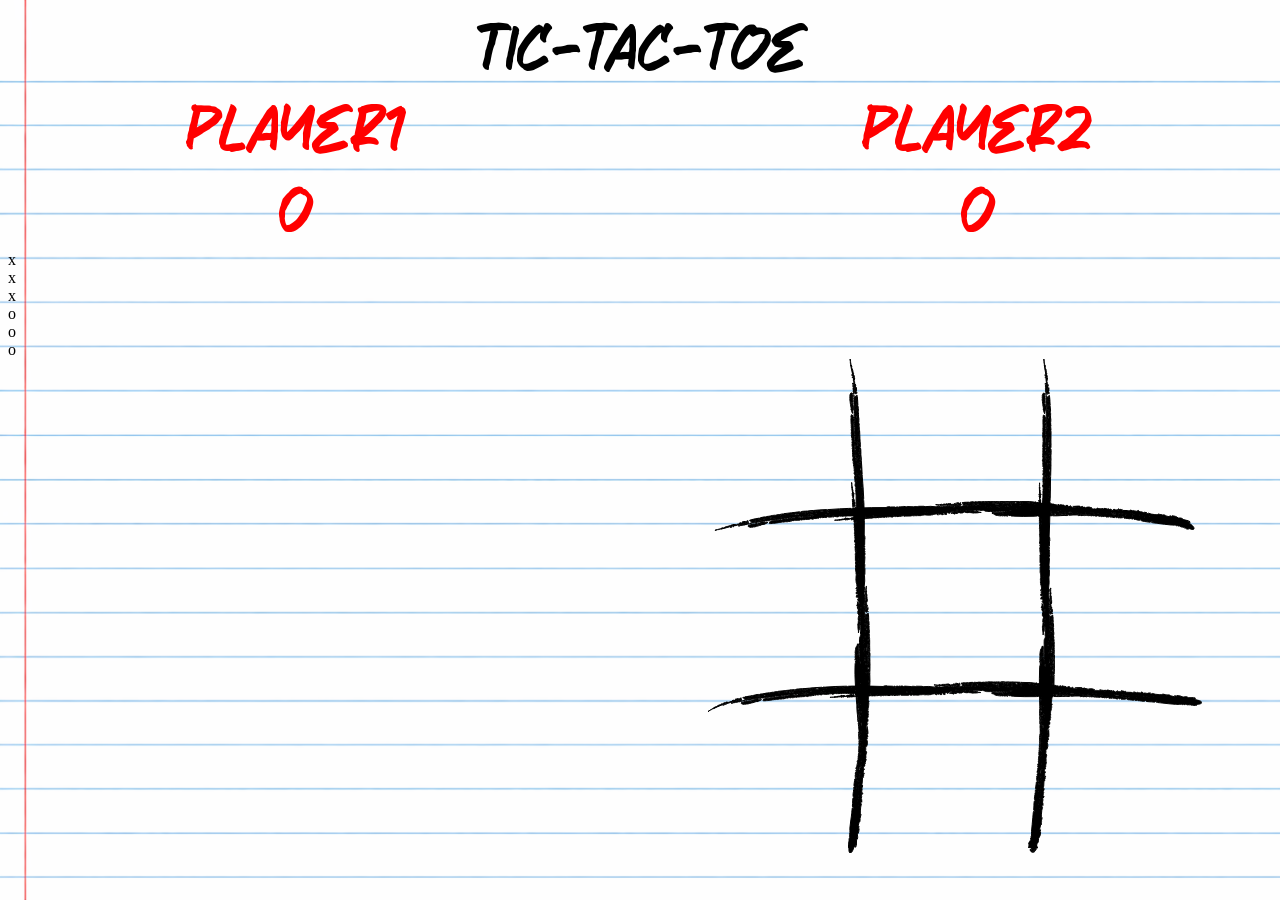
==== commit c5784356: "." ====
--- a/index.html
+++ b/index.html
@@ -32,17 +32,16 @@
             <div class="cell" data-index="6"></div>
             <div class="cell" data-index="7"></div>
             <div class="cell" data-index="8"></div>
-            
-            <svg class="line-0" width="23" height="494" viewBox="0 0 23 494" stroke="black" xmlns="dhttp://www.w3.org/2000/svg">
+            <svg class="line" id="line-0" width="23" height="494" viewBox="0 0 23 494" stroke="black" xmlns="dhttp://www.w3.org/2000/svg">
             <path d="M4.45036 140.429C4.61773 141.435 4.25425 141.67 4.17189 140.852C4.14875 140.619 4.33364 140.306 4.45036 140.429ZM5.24766 147.604C5.36116 148.75 4.89081 148.171 4.86933 147.979C4.77925 147.174 5.19769 146.45 4.61508 146.206C4.54458 145.72 4.81017 146.17 4.80963 145.865C4.80711 145.297 4.50747 144.754 4.45619 144.174C4.4538 144.134 4.45141 144.095 4.44902 144.055C4.56606 143.982 4.68434 143.817 4.81107 143.83C5.00177 144.432 5.22072 147.317 5.24766 147.604ZM4.80008 142.764C4.77687 143.049 4.58608 142.94 4.72081 143.459C4.57867 143.58 4.41238 143.083 4.39723 142.815C4.40252 142.808 4.51519 142.837 4.51305 142.774C4.49192 142.307 4.31988 141.613 4.63392 141.578C4.48979 142.049 4.82261 142.477 4.80008 142.764ZM4.39321 136.918C4.1681 136.809 4.18015 136.595 4.28585 136.26C4.33539 136.281 4.38525 136.286 4.43438 136.31C4.41256 136.504 4.40552 136.717 4.39321 136.918ZM4.3501 135.696C4.07565 135.465 4.1179 134.115 4.26287 134.341C4.29879 134.79 4.32491 135.243 4.3501 135.696ZM21.8189 293.554C22.2788 294.441 21.8191 297.558 21.8173 298.3C21.8055 301.598 21.9764 304.174 21.9913 307.19C22.001 309.089 21.8777 310.938 21.8894 312.816C21.3489 313.234 20.8123 313.658 20.2752 314.101C20.3154 313.826 20.383 313.672 20.3792 313.368C20.3741 313.061 20.4397 312.319 20.1814 312.133C19.9283 312.417 19.8894 313.403 19.896 313.712C19.9092 314.311 20.1509 313.928 20.2171 314.338C20.2829 314.749 19.9519 315.436 20.093 315.93C20.4253 317.088 20.5769 314.907 20.5141 314.498C21.0927 314.624 20.439 315.616 20.8981 315.987C21.0308 315.838 21.3525 315.227 21.2495 314.997C21.1446 314.77 20.8109 315.135 20.8997 314.641C21.209 314.309 21.5341 313.938 21.8476 313.607C21.9371 314.098 21.7682 314.841 21.7853 315.274C21.8938 317.913 21.9389 320.551 21.971 323.108C21.9609 323.249 21.9508 323.39 21.9407 323.531C21.8032 325.628 21.6533 327.55 21.5036 329.63C21.5189 329.606 21.5359 329.584 21.5521 329.562C21.5798 329.525 21.6069 329.489 21.6273 329.441C21.6243 329.439 21.6213 329.438 21.6183 329.436C21.6437 329.382 21.658 329.3 21.6726 329.216C21.6927 329.101 21.7138 328.983 21.7648 328.927C21.7812 328.992 21.7977 329.057 21.8141 329.121C21.8413 329.264 21.8705 329.416 21.8989 329.56C21.7584 329.703 21.6179 329.846 21.4773 329.989C21.4262 330.674 21.374 331.353 21.3215 332.023C21.2944 332.05 21.2669 332.083 21.2409 332.126C21.2203 332.16 21.1996 332.195 21.1789 332.229C21.168 332.282 21.1571 332.336 21.1462 332.389C21.09 332.663 21.0496 333.019 21.0192 333.309C21.011 333.387 21.0044 333.461 20.9973 333.529C20.975 333.744 20.9574 333.914 20.9387 334.044C20.9363 334.061 20.9342 334.08 20.9318 334.098C20.9153 334.104 20.8993 334.116 20.885 334.13C20.7794 334.233 20.7886 334.371 20.853 334.507C20.861 334.522 20.869 334.536 20.877 334.55C20.8688 334.624 20.8607 334.696 20.853 334.761C20.8242 335.005 20.7876 335.282 20.7279 335.608C20.6929 335.799 20.6526 335.984 20.6091 336.184C20.6089 336.185 20.6086 336.187 20.6083 336.188C20.5853 336.293 20.5614 336.403 20.5368 336.52C20.5039 336.676 20.4704 336.844 20.4444 337.006C20.4197 337.155 20.3945 337.37 20.3905 337.586C20.3822 338.056 20.3467 339.858 20.316 340.707C20.3024 341.082 20.4142 341.462 20.5743 341.61C20.5574 341.835 20.5404 342.059 20.5234 342.282C20.5409 342.294 20.5574 342.312 20.5704 342.337C20.5955 342.392 20.6137 342.488 20.6324 342.59C20.6678 342.785 20.7074 343.005 20.8131 343.019C20.8084 342.808 20.8036 342.597 20.7988 342.384C20.799 342.37 20.7991 342.356 20.7993 342.342C20.8692 342.197 21.12 342.947 21.0194 343.208C20.941 343.417 20.6288 343.359 20.4467 343.287C20.4384 343.39 20.4301 343.493 20.4218 343.595C20.4484 343.623 20.4821 343.642 20.5171 343.661C20.5721 343.692 20.6321 343.725 20.6806 343.804C20.9292 344.202 20.7815 345.241 20.467 344.825C20.442 345.101 20.5073 345.137 20.5866 345.18C20.6707 345.225 20.7697 345.278 20.7915 345.647C20.8135 346.085 20.7444 346.261 20.6777 346.427C20.6423 346.515 20.6071 346.601 20.588 346.721C20.5707 346.829 20.571 347.017 20.5707 347.228C20.5701 347.691 20.5683 348.263 20.3885 348.397C20.1896 348.549 20.1205 348.319 20.077 348.114C20.0351 348.653 19.9948 349.213 19.9545 349.776C20.01 349.777 20.0748 349.776 20.1499 349.774C20.2232 350.523 20.081 350.662 19.8984 350.545C19.8473 351.252 19.7953 351.931 19.7455 352.638C19.7851 352.786 19.8181 352.934 19.8414 353.054C19.9144 353.001 19.9122 352.839 19.9096 352.688C19.9075 352.56 19.9052 352.436 19.9494 352.394C20.3053 352.078 20.7479 353.552 20.2367 353.3C20.112 353.239 19.9686 353.17 19.8744 353.308C19.8056 353.412 19.7688 353.81 19.8039 353.953C19.7973 353.95 19.7907 353.948 19.7841 353.946C19.7863 353.957 19.8002 353.974 19.8202 353.998C19.8464 354.026 19.8726 354.055 19.8987 354.084C19.9698 354.16 20.0557 354.254 20.1005 354.329C20.1509 354.421 20.1962 354.531 20.2414 354.644C20.7512 355.914 20.491 354.905 20.1735 356.268C20.1512 356.375 20.159 356.494 20.1656 356.606C20.1714 356.704 20.1759 356.799 20.161 356.874C20.1381 357.016 20.1044 357.14 20.071 357.262C20.0081 357.49 19.9467 357.71 19.9646 358.024C19.9662 358.032 19.9788 358.014 19.9974 357.987C20.4559 357.312 19.8783 358.485 19.8696 358.517C19.8616 358.549 19.8556 358.574 19.8473 358.575C19.7687 358.588 19.7169 358.328 19.6567 358.022C19.5999 357.734 19.5356 357.404 19.4336 357.23C19.4253 357.357 19.417 357.484 19.4087 357.61C19.4575 357.735 19.4777 357.888 19.4489 358.058C19.4386 358.104 19.4081 358.099 19.3779 358.095C19.3773 358.095 19.3766 358.095 19.376 358.095C19.3688 358.207 19.3616 358.32 19.3543 358.432C19.3803 358.45 19.406 358.449 19.4107 358.448C19.4143 358.449 19.4179 358.451 19.4215 358.452C19.4646 358.635 19.4371 359.442 19.3497 359.544C19.3286 359.57 19.3049 359.586 19.2801 359.593C19.2615 359.897 19.2431 360.2 19.2246 360.5C19.2388 360.529 19.2487 360.56 19.2505 360.592C19.2588 360.663 19.2356 360.738 19.2048 360.813C19.1957 360.961 19.1871 361.109 19.178 361.256C19.1842 361.257 19.1905 361.258 19.1967 361.259C19.2411 361.265 19.2879 361.273 19.3018 361.3C19.2673 360.525 19.3807 360.668 19.5085 360.832C19.5674 360.907 19.6296 360.985 19.6809 360.978C19.7487 360.967 19.7636 360.82 19.7775 360.68C19.7951 360.506 19.8121 360.343 19.9312 360.474C19.8394 360.914 19.8991 361.204 19.9598 361.496C20.1507 362.405 19.7528 362.604 19.755 361.913C19.7556 361.773 19.7561 361.627 19.7066 361.522C19.6515 361.4 19.5372 361.371 19.4344 361.345C19.3853 361.333 19.3383 361.321 19.3018 361.3C19.3047 361.308 19.3076 361.316 19.3105 361.324C19.3199 361.352 19.4283 361.987 19.4267 362.049C19.4499 362.436 19.4148 362.426 19.3545 362.404C19.3238 362.394 19.2858 362.38 19.2465 362.416C19.234 362.431 19.2264 362.48 19.2183 362.529C19.2076 362.593 19.1961 362.658 19.1748 362.65C19.1508 362.646 19.1244 362.621 19.0982 362.587C19.0927 362.685 19.0869 362.783 19.0814 362.88C19.111 362.932 19.1346 362.982 19.1385 363.029C19.1379 363.052 19.0705 363.516 19.0602 363.519C19.0584 363.52 19.0531 363.517 19.0452 363.51C18.99 364.462 18.9361 365.414 18.8851 366.384C18.8808 366.393 18.8765 366.401 18.8723 366.409C18.8648 366.423 18.8569 366.438 18.8493 366.452C18.8271 366.491 18.805 366.53 18.7829 366.57C18.7018 366.712 18.5803 366.924 18.4906 367.121C18.4266 367.262 18.3536 367.446 18.3033 367.664C18.2536 367.874 18.2052 368.252 18.2716 368.676C18.3165 368.965 18.391 369.241 18.502 369.448C18.6451 369.715 18.8064 369.838 18.8994 369.881C18.926 369.893 18.9526 369.898 18.978 369.897C19.0374 369.961 19.081 370.009 19.0851 370.014C19.1779 370.257 19.0861 370.261 19.0165 370.263C19.0002 370.264 18.9848 370.265 18.9737 370.268C18.9373 370.286 18.7694 370.358 18.6803 370.391C18.6298 371.485 18.5797 372.511 18.5325 373.602C18.4845 374.691 18.4535 375.77 18.4372 376.876C18.4265 377.567 18.4216 378.294 18.4217 379.004C18.4915 378.943 18.5625 378.912 18.6488 379.118C18.7681 379.41 18.6025 380.19 18.5759 380.318C18.5852 380.341 18.6049 380.365 18.6285 380.394C18.6834 380.463 18.7617 380.561 18.7918 380.739C18.8618 381.131 19.6131 382.954 19.474 383.381C19.48 383.737 19.4868 384.081 19.4939 384.45C19.4839 384.584 19.476 384.713 19.467 384.835C19.4377 384.874 19.411 384.92 19.3878 384.976C19.1446 385.564 18.9507 386.719 18.6389 387.368C18.5615 387.192 18.4944 386.982 18.4219 386.792C18.3268 386.926 18.2308 387.06 18.1353 387.194C18.0952 387.168 18.0558 387.144 18.0156 387.12C17.9378 387.538 17.8589 387.939 17.7779 388.365C17.7826 388.364 17.7879 388.364 17.7926 388.364C17.8194 388.516 17.7829 388.582 17.7291 388.621C17.6887 388.826 17.6479 389.031 17.6067 389.234C17.6255 389.296 17.645 389.364 17.6659 389.431C17.7776 389.482 17.8893 389.533 18.0009 389.584C17.9325 389.692 17.8641 389.797 17.7954 389.907C17.8651 390.243 17.8753 390.57 17.6924 390.786C17.6953 390.977 17.6978 391.167 17.7 391.357C17.7256 391.486 17.7326 391.624 17.7211 391.766C17.8499 391.972 18.6508 392.624 18.7155 393.549C18.4287 393.503 18.1419 393.457 17.855 393.412C17.8867 393.688 17.9174 393.964 17.9474 394.238C18.1246 394.32 18.3018 394.402 18.4789 394.484C18.3329 394.506 18.1868 394.527 18.0408 394.549C18.0284 395.068 18.0122 395.594 17.9928 396.117C17.9949 396.117 17.9975 396.117 17.9996 396.117C18.0049 396.186 17.9983 396.233 17.9863 396.267C17.9836 396.338 17.9809 396.409 17.9781 396.48C17.8568 396.458 17.7355 396.436 17.6141 396.414C17.6117 396.422 17.608 396.43 17.6062 396.439C17.578 396.586 17.5939 396.728 17.6274 396.871C17.6857 396.821 17.744 396.772 17.8022 396.723C17.869 397.428 17.9293 398.136 17.983 398.844C17.8933 398.925 17.8035 399.005 17.7137 399.085C17.7159 399.118 17.7159 399.15 17.7124 399.178C17.7095 399.182 17.6604 399.178 17.6112 399.179C17.5745 399.212 17.5379 399.244 17.5012 399.277C17.4998 399.29 17.4978 399.304 17.4968 399.317C17.7071 399.497 17.9171 399.678 18.1266 399.86C18.0897 400.253 18.0509 400.645 18.01 401.038C17.9366 401.342 17.8612 401.631 17.7894 401.901C17.5759 402.364 17.3599 402.821 17.1408 403.281C17.2293 403.352 17.2932 403.414 17.3369 403.471C17.2811 403.65 17.249 403.752 17.249 403.751C17.2949 403.783 17.3408 403.815 17.3867 403.848C17.3066 404.07 17.1224 404.358 17.2651 405.014C17.0068 404.945 16.7484 404.877 16.49 404.808C16.4553 404.864 16.4063 404.926 16.3459 404.992C16.5235 405.671 16.6977 406.341 16.864 407.029C16.7826 407.069 16.7013 407.109 16.6199 407.149C16.2653 407.312 15.9108 407.477 15.5566 407.645C15.3782 408.315 15.2053 408.988 15.0377 409.661C15.0347 409.736 15.0299 409.811 15.0267 409.886C15.2177 409.689 15.409 409.493 15.6007 409.299C15.919 409.565 16.2381 409.83 16.5578 410.094C16.2154 410.46 15.8749 410.825 15.5358 411.192C15.6885 413.264 14.0667 415.049 15.8063 414.531C15.7767 414.254 15.7481 413.973 15.7201 413.693C15.9198 414.077 16.1211 414.457 16.3235 414.835C16.0891 415.13 15.8553 415.428 15.6221 415.727C15.6586 416.141 15.6971 416.547 15.7362 416.958C15.5271 417.049 15.318 417.141 15.1089 417.233C15.2552 417.581 15.4022 417.93 15.5503 418.275C15.1968 418.513 14.8436 418.753 14.4907 418.994C14.3902 420.62 14.3055 422.246 14.2319 423.875C13.2926 426.243 14.4818 425.209 14.651 426.923C14.3708 427.686 14.0926 428.451 13.8159 429.217C13.9789 429.519 14.1421 429.82 14.3056 430.121C14.18 430.367 14.0545 430.613 13.9291 430.858C13.8109 432.063 13.6959 433.269 13.5825 434.473C13.9188 434.262 14.2552 434.052 14.5917 433.841C14.6396 434.07 14.6876 434.3 14.7357 434.529C14.3041 435.09 13.8725 435.657 13.4415 436.219C13.5293 436.691 13.6166 437.173 13.7043 437.648C13.5887 438.293 13.4726 438.944 13.3566 439.591C13.1194 439.602 12.8821 439.612 12.6449 439.623C13.0086 439.887 13.3725 440.148 13.7361 440.414C13.7404 441.354 13.7447 442.284 13.7468 443.224C13.6088 442.657 13.4708 442.081 13.3316 441.517C13.1417 441.979 12.951 442.448 12.7602 442.913C12.8316 443.431 12.9028 443.944 12.9728 444.467C13.1119 444.631 13.2508 444.796 13.3898 444.96C13.1615 446.005 12.9303 447.051 12.6934 448.108C12.5892 449.365 12.4766 450.644 12.3536 451.914C12.8078 453.093 11.5985 454.949 13.0937 455.254C12.8552 456.285 12.6052 457.322 12.3404 458.345C12.3938 458.58 12.4436 458.835 12.4941 459.078C12.2801 459.17 12.066 459.261 11.8519 459.35C11.9606 459.812 12.062 460.299 12.1608 460.774C12.0511 461.362 11.9249 461.998 11.7971 462.587L11.8086 462.525C11.8046 462.545 11.8006 462.566 11.7966 462.587C11.7854 462.564 11.7743 462.54 11.7632 462.517L11.7518 462.578C11.6647 462.382 11.5768 462.185 11.4882 461.988C11.4372 462.159 11.3856 462.328 11.3336 462.496L11.3433 462.444C10.9075 463.951 10.4769 465.453 10.0518 466.956C10.4077 467.105 10.7638 467.253 11.12 467.401C10.9058 468.029 10.6959 468.639 10.4845 469.264C10.6989 469.383 10.9135 469.501 11.1282 469.618C10.9928 470.677 10.8621 471.726 10.7353 472.776C10.2747 473.798 9.81776 474.824 9.36518 475.855C9.76226 477.271 10.0152 480.285 8.59934 480.781C8.53146 482.509 8.46801 484.257 8.35935 486.036C8.35795 486.047 8.3516 486.081 8.34999 486.092C8.34976 486.095 8.34953 486.098 8.3493 486.101C8.34295 486.097 8.33661 486.093 8.33027 486.089C8.33187 486.078 8.33818 486.044 8.33957 486.032C8.13708 485.907 7.93435 485.783 7.7314 485.659C7.67952 485.744 7.62751 485.829 7.57535 485.914C7.57431 485.922 7.56958 485.948 7.56838 485.956C7.53133 486.014 7.49421 486.071 7.45702 486.129C7.76431 486.314 8.07131 486.499 8.37793 486.685C8.0339 487.251 7.6869 487.809 7.33761 488.363C7.18822 488.108 7.03819 487.854 6.88775 487.6C6.92719 487.354 6.96627 487.107 7.00461 486.86C6.71888 487.161 6.43229 487.459 6.145 487.755C6.14208 487.739 6.13915 487.723 6.13621 487.707C5.64454 489.292 5.07231 490.617 4.53635 491.784C4.49181 491.876 4.44724 491.969 4.40261 492.061C3.7288 493.391 3.00179 493.881 2.48223 493.971C1.83854 494.083 1.3011 493.538 1.0817 492.383C1.06858 492.304 1.05546 492.224 1.04234 492.144C0.855047 490.833 0.899206 489.476 1.00867 488.226C0.890059 488.438 0.76728 488.64 0.639387 488.794C0.586316 488.643 0.547575 488.466 0.501217 488.306C0.39066 488.397 0.279548 488.491 0.168588 488.583C0.112995 488.542 0.0558297 488.518 -1.8999e-07 488.464C0.129733 487.723 -0.0395357 486.687 0.053738 486.029C0.136902 485.448 0.477006 485.167 0.581022 484.738L0.566617 484.826C0.569702 484.812 0.572539 484.798 0.575114 484.783C0.658311 484.329 0.444408 482.79 1.01725 483.161C1.05378 483.086 1.09206 482.976 1.13535 482.906C0.501184 482.737 1.06007 482.206 1.04931 481.541C1.04359 481.229 0.608579 480.24 1.41719 481.17C1.44096 481.072 1.48 481.035 1.51572 480.953C0.826108 479.989 1.14089 479.633 1.54091 478.683C1.76349 478.155 2.09939 477.052 1.42068 477.476C1.1082 476.858 1.81757 476.215 1.83352 475.806C1.84914 475.395 1.43763 475.901 1.46784 475.342C1.47165 475.253 1.58105 474.475 1.66085 474.262C1.74188 474.044 1.95447 474.349 1.97282 473.972C2.05272 472.358 1.73273 470.796 1.87108 469.115C2.10004 466.332 2.43779 463.683 2.84383 460.961C2.84923 460.935 2.86209 460.857 2.86805 460.831C3.18113 458.958 3.44267 456.921 3.66169 454.763C3.75631 453.977 4.05759 449.722 4.30651 449.251C5.19612 447.635 5.23984 451.225 5.76994 448.842C3.75548 448.01 4.48527 446.649 4.60798 444.605C4.69974 443.097 4.56763 440.648 4.89691 439.359C5.24751 437.991 5.42177 439.122 5.91944 438.323C5.103 437.703 4.97316 437.028 5.0004 435.87C5.02874 434.66 5.37404 433.468 5.52717 432.205C5.57862 431.782 5.43454 431.188 5.54354 430.704C5.67971 430.101 6.1564 430.291 6.25457 429.924C6.35213 429.555 5.7642 429.837 5.70446 429.423C5.67706 429.235 5.75459 427.943 5.99378 427.683C6.04972 427.622 6.21156 427.878 6.3825 427.839C6.47653 427.818 7.17352 427.881 7.13807 427.563C6.54034 427.236 5.91447 427.166 5.94679 426.181C6.00027 424.623 6.41294 423.179 6.60852 421.525C6.65074 421.157 6.27818 420.232 6.84906 419.882C7.01618 419.78 7.60974 419.901 7.63752 419.309C7.66194 418.8 7.39792 418.691 7.23803 418.226C7.17783 418.05 7.46637 418.031 7.33185 417.696C7.19801 417.357 6.86339 416.857 7.62434 416.731C7.40428 416.664 7.20622 416.636 6.99625 416.582C7.01955 416.009 7.95142 415.139 7.25073 415.229C7.31529 414.646 7.38293 414.058 7.45254 413.476C7.70771 413.404 7.96373 413.336 8.22021 413.266C8.4086 413.639 8.02885 414.139 8.47776 414.258C8.57468 413.762 8.67427 413.265 8.77499 412.771C7.53894 412.747 7.14073 411.088 8.36672 411.611C8.5985 411.71 8.53862 410.65 8.48937 410.415C8.43877 410.183 7.95637 410.051 8.33492 409.641C8.54951 409.409 8.86601 409.29 8.62608 408.615C8.43048 408.971 8.20121 409.357 7.99395 409.717C8.1334 409.158 8.08061 408.381 8.42067 407.918C8.50523 407.804 8.6075 408.324 8.74811 408.109C8.88709 407.897 8.98558 406.932 8.48001 407.052C9.47908 406.767 8.69995 406.699 8.8385 405.769C8.83854 405.769 8.83857 405.768 8.83861 405.768C8.85993 405.658 9.88612 404.945 9.47951 404.477C9.33441 404.31 8.66649 404.469 9.04454 403.839C9.32277 403.374 9.77528 403.971 10.1637 403.466C9.41271 403.609 9.13475 402.691 9.18981 402.187C9.28643 401.292 9.71568 401.489 9.95218 401.23C10.3774 400.762 9.84137 400.238 10.4234 400.018C10.4183 400.172 10.4451 400.316 10.4514 400.466C10.563 400.152 10.6703 399.837 10.7789 399.523C10.4803 399.501 10.1795 399.482 9.88362 399.459C9.84971 398.907 10.2346 398.722 10.3573 398.277C10.3744 398.215 10.1573 398.256 10.1613 398.191C10.1985 397.667 10.329 397.512 9.94328 397.088C10.695 397.138 10.262 396.412 10.6379 395.905C10.7439 395.762 11.1362 395.709 10.312 395.656C10.5819 394.645 10.568 393.88 11.2467 393.078C10.408 393.33 10.4664 392.164 10.7226 391.479C10.7935 391.295 11.3774 391.166 11.2956 390.772C11.0446 390.866 10.7568 390.973 10.4964 391.071C10.4512 390.285 11.2045 390.489 11.148 389.809C11.1216 389.509 10.2625 389.669 10.6602 389.127C10.8885 388.816 11.9278 388.658 10.667 388.503C10.616 388.051 11.0198 388.342 11.0762 388.026C11.1104 387.823 10.6463 387.6 10.7097 387.299C10.8343 386.731 11.74 385.942 10.8131 385.901C10.7521 385.495 11.1377 385.792 11.0911 385.422C11.0295 384.926 10.4258 383.665 11.1582 383.466C11.1569 383.465 11.1556 383.464 11.1543 383.464C10.7325 383.062 10.8797 381.699 11.5243 382.03C11.3522 382.752 12.0487 383.301 12.0388 382.579C12.0275 381.839 12.1076 381.669 12.3717 381.575C12.2394 381.213 12.0133 381.028 11.9699 380.513C11.9391 380.141 12.0678 379.645 12.0526 379.207C11.9339 379.209 11.8289 379.189 11.7657 379.086C11.604 378.825 11.944 377.914 11.9352 377.63C11.935 377.624 11.9341 377.619 11.9339 377.613C11.8149 377.559 11.628 377.576 11.5421 377.279C11.5183 377.196 11.6882 376.992 11.7925 376.741C11.745 376.527 11.7009 376.322 11.6929 376.118C11.6899 376.041 11.6964 375.957 11.7071 375.869C11.5528 375.461 11.3058 374.829 11.2945 374.536C11.2884 374.366 11.5118 374.022 11.5215 373.955C11.5469 373.725 11.2141 373.84 11.1813 373.641C10.938 372.198 10.9718 370.425 10.8137 369.022C10.6617 367.639 10.5724 366.978 10.4214 365.57C10.2831 364.306 9.62236 363.301 11.4472 364.192C11.5806 363.139 11.1113 363.563 10.6781 363.421C10.4229 363.335 10.6207 363.046 10.5708 362.99C10.3998 362.806 10.2489 363.26 10.1218 363.113C9.61196 362.497 9.84172 359.825 9.79444 359.212C9.58211 356.541 9.24402 354.451 9.03831 351.96C8.90757 350.387 8.91917 348.845 8.79763 347.282C9.30029 346.784 9.79969 346.278 10.2991 345.765C10.2755 346.007 10.2161 346.144 10.2378 346.405C10.2607 346.666 10.2398 347.305 10.5021 347.39C10.7326 347.088 10.7121 346.24 10.6883 345.982C10.6421 345.49 10.4283 345.874 10.3411 345.551C10.2547 345.235 10.5414 344.597 10.3774 344.228C9.99168 343.365 9.95869 345.198 10.0421 345.5C9.47177 345.553 10.0562 344.58 9.58811 344.396C9.46655 344.555 9.18615 345.138 9.29864 345.294C9.41299 345.449 9.71851 345.067 9.65852 345.486C9.37538 345.847 9.08009 346.248 8.79303 346.606C8.6786 346.23 8.80173 345.542 8.76196 345.21C8.30837 341.289 8.11292 337.464 7.86781 333.458C7.84497 333.082 7.80405 332.385 7.87221 332.026C7.92636 331.75 8.32395 331.789 8.19687 331.537C8.17482 331.512 7.9336 331.651 7.85696 331.307C7.71038 330.662 7.6027 329.168 7.56113 328.436C7.47622 326.981 7.38762 325.499 7.30215 323.987C6.97568 318.242 6.76977 312.545 7.03875 306.685C7.05677 306.302 7.03625 304.854 7.16918 304.584C7.56795 303.78 8.11153 303.919 7.25951 303.471C7.20916 303.04 7.62137 303.338 7.73126 303.137C7.76837 303.052 7.17936 302.566 7.38688 302.36C7.86553 301.888 7.91302 302.676 8.13894 302.959C8.40513 302.256 7.93163 301.551 7.91628 300.95C7.91185 300.78 8.36763 300.752 8.38244 300.716C8.5335 300.006 7.63826 300.081 7.26212 300.117C7.21773 300.476 7.17318 300.827 7.13275 301.182C6.99642 300.49 7.25882 299.971 7.37295 299.262C7.39938 299.093 6.98988 299.325 7.14445 298.937C7.43125 298.811 7.73663 298.692 8.03009 298.571C7.77062 297.662 7.5968 297.34 7.1438 298.48C7.14706 298.029 7.14628 297.568 7.15238 297.117C7.45537 297.276 7.93208 297.043 7.64514 296.606C7.57617 296.505 7.25596 296.772 7.15994 296.644C7.06474 296.515 7.13997 295.549 7.1638 295.468C7.3925 294.726 8.04258 294.605 7.70152 293.966C7.71912 294.159 7.37521 295.01 7.19528 294.454C6.99497 293.842 7.3663 291.24 7.4875 290.519C7.69471 289.255 7.85696 288.638 8.32852 287.54C8.41827 287.332 8.82588 287.347 8.98368 286.942C9.19356 286.404 9.32053 285.406 9.58582 284.814C9.67294 284.936 9.75215 285.084 9.83463 285.216C9.92022 285.086 10.0062 284.953 10.0917 284.82C10.1551 284.837 10.2156 284.838 10.2821 284.866C10.3314 285.608 10.7367 286.561 10.7934 287.239C10.8444 287.861 10.5558 288.278 10.5646 288.76C10.5748 289.243 11.0718 290.675 10.4407 290.517C10.4188 290.603 10.4025 290.726 10.3728 290.81C11.025 290.747 10.5752 291.456 10.7044 292.106C10.766 292.409 11.3698 293.211 10.4117 292.597C10.4059 292.703 10.373 292.752 10.3527 292.845C11.2008 293.531 10.9546 293.984 10.7345 295.024C10.6119 295.607 10.4873 296.749 11.0728 296.117C11.4923 296.587 10.919 297.43 10.9803 297.836C11.0426 298.234 11.3498 297.606 11.4263 298.143C11.4395 298.236 11.4814 299.001 11.4453 299.237C11.4083 299.472 11.1432 299.264 11.1986 299.623C11.4362 301.185 12.0626 302.467 12.2795 304.134C12.3611 304.749 12.4371 305.36 12.5089 305.965C12.8345 304.658 13.6234 303.645 11.9603 301.972C11.8684 300.884 11.7777 299.786 11.6881 298.68C11.7792 298.615 11.8703 298.549 11.9614 298.484C11.9533 298.411 11.9458 298.343 11.9398 298.284C11.8956 297.846 11.8564 297.311 11.8228 296.767C11.7551 295.656 11.6969 294.211 11.6479 292.53C11.5492 289.185 11.4885 284.837 11.4739 280.208C11.4736 280.179 11.4734 280.151 11.4731 280.122C11.4738 280.094 11.4745 280.066 11.4752 280.038C11.4791 279.896 11.485 279.74 11.4937 279.59C11.4986 279.505 11.5166 279.18 11.5794 278.837C11.5966 278.743 11.7063 278.107 12.013 277.67C12.0592 277.605 12.1098 277.546 12.1629 277.494C12.2491 277.143 12.3354 276.791 12.4217 276.439C12.5513 276.444 12.6808 276.45 12.8104 276.455C12.8049 276.169 12.8012 275.882 12.7963 275.596C12.7496 275.559 12.7028 275.521 12.656 275.484C12.5911 274.588 12.5265 273.677 12.462 272.786C12.5573 272.54 12.6526 272.294 12.7479 272.048C12.7414 271.222 12.7383 270.42 12.7396 269.659C12.5874 269.618 12.4352 269.577 12.2831 269.535C12.4377 269.132 12.5924 268.727 12.7471 268.322C12.7545 267.531 12.7691 266.793 12.7888 266.153C12.7291 266.171 12.6694 266.19 12.6098 266.208C12.4288 265.408 12.2478 264.606 12.067 263.802C12.2039 263.474 12.3409 263.146 12.4778 262.817C12.3651 262.563 12.2524 262.308 12.1396 262.054C12.1181 260.958 12.0967 259.871 12.0752 258.787C12.3213 258.523 12.5674 258.259 12.8134 257.994C12.7792 257.675 12.7449 257.356 12.7106 257.036C12.5581 257.288 12.4055 257.541 12.2529 257.793C12.212 256.89 12.1711 255.985 12.1302 255.077C11.8992 255.052 11.6682 255.027 11.4372 255.002C11.4732 255.268 11.505 255.524 11.5068 255.755C11.5076 255.951 11.2362 255.898 11.2296 255.938C11.1364 256.721 11.6668 256.792 11.8894 256.82C11.9176 256.42 11.9454 256.028 11.9713 255.629C12.0481 256.445 11.8905 256.988 11.8194 257.771C11.8028 257.957 12.0458 257.77 11.9521 258.181C11.782 258.272 11.6005 258.351 11.4265 258.435C11.5756 259.504 11.6775 259.894 11.9506 258.694C11.9465 259.203 11.9449 259.712 11.9394 260.221C11.761 259.987 11.4786 260.165 11.646 260.721C11.6856 260.852 11.8764 260.601 11.9329 260.766C11.9888 260.933 11.9406 262.036 11.9264 262.119C11.7885 262.928 11.4056 262.952 11.6044 263.737C11.5959 263.512 11.8003 262.608 11.9044 263.273C12.0203 264.022 11.7933 266.837 11.7205 267.683C11.5956 269.106 11.5005 269.783 11.2208 270.949C11.1678 271.17 10.9255 271.081 10.8319 271.511C10.7074 272.09 10.6326 273.17 10.4758 273.827C10.4585 273.775 10.444 273.715 10.4276 273.657C10.4079 273.025 10.4129 272.444 10.4572 271.926C9.90904 270.032 9.97894 267.846 9.92782 267.148C9.942 267.153 9.95779 267.16 9.97459 267.173C9.98767 267.077 9.99741 266.939 10.0151 266.847C9.84973 266.83 9.80734 266.683 9.80387 266.463C9.81299 266.362 9.82466 266.235 9.84073 266.077C9.83307 266.084 9.82468 266.086 9.81723 266.092C9.83191 265.868 9.84753 265.613 9.82541 265.356C9.88711 265.162 9.9342 264.961 9.97354 264.782C9.98127 264.793 9.98968 264.805 9.99779 264.818C10.0014 264.7 10.02 264.648 10.0322 264.546C10.0307 264.543 10.0289 264.539 10.0274 264.536C10.0309 264.52 10.035 264.505 10.0384 264.489C10.0483 264.444 10.0585 264.393 10.0693 264.344C10.1289 264.072 10.2 263.75 10.2541 263.449C10.3118 263.127 10.3266 262.815 10.3159 262.35C10.3114 262.155 10.3023 261.917 10.2871 261.621C10.5336 262.067 10.9852 261.311 10.9656 260.04C10.7668 259.859 10.8844 260.339 10.7757 260.34C10.6665 260.338 10.7916 259.861 10.5906 260.034C10.531 260.816 10.7607 260.456 10.8045 261.056C10.6867 260.913 10.4681 261.065 10.3694 260.957C10.214 260.787 10.3156 260.443 10.214 260.375C10.211 260.329 10.207 260.283 10.2039 260.236C10.2147 259.884 10.2242 259.532 10.2324 259.182C10.1198 258.829 10.6314 257.504 10.8384 256.854C10.8501 256.893 10.8613 256.933 10.873 256.972C10.8777 256.875 10.8833 256.779 10.8881 256.682C10.9009 256.636 10.9117 256.6 10.9169 256.569C10.9444 256.405 11.0154 256.311 11.0689 256.244C11.0901 256.274 11.1136 256.289 11.14 256.279C11.1569 255.798 11.1722 255.299 11.1882 254.798C11.218 254.798 11.2471 254.813 11.2759 254.838C11.2696 254.124 11.2569 253.422 11.2362 252.723C11.2039 251.632 11.1533 250.546 11.0824 249.469C11.0122 248.403 10.937 247.333 10.8582 246.28C10.7689 246.249 10.6021 246.181 10.5637 246.164C10.5525 246.16 10.5364 246.158 10.5198 246.158C10.4502 246.157 10.3573 246.157 10.4437 245.909C10.4466 245.905 10.4893 245.855 10.5478 245.788C10.5735 245.789 10.6013 245.783 10.6279 245.77C10.7198 245.724 10.8771 245.594 11.0126 245.324C11.1178 245.114 11.185 244.837 11.2219 244.551C11.2764 244.127 11.2162 243.77 11.1604 243.552C11.104 243.332 11.0255 243.147 10.9575 243.007C10.8622 242.81 10.7352 242.6 10.65 242.46C10.6211 242.413 10.5955 242.371 10.5792 242.342C10.5714 242.329 10.5635 242.316 10.5559 242.303C10.551 242.294 10.5462 242.286 10.5413 242.278C10.4612 241.32 10.3785 240.365 10.2928 239.415C10.2851 239.422 10.2789 239.426 10.2771 239.425C10.2656 239.413 10.1856 238.965 10.184 238.941C10.1864 238.895 10.2074 238.843 10.2353 238.791C10.2266 238.696 10.2185 238.6 10.2098 238.505C10.1848 238.539 10.1582 238.565 10.1344 238.569C10.1137 238.577 10.1006 238.515 10.0879 238.452C10.0782 238.404 10.0681 238.356 10.0551 238.343C10.0149 238.309 9.97781 238.323 9.94766 238.335C9.88821 238.357 9.85251 238.368 9.86281 237.989C9.8601 237.92 9.94717 237.279 9.95589 237.249C9.95852 237.24 9.96115 237.232 9.96378 237.224C9.86927 237.26 9.77476 237.297 9.68024 237.333C9.63262 237.36 9.59118 237.4 9.56559 237.463C9.51998 237.57 9.52495 237.719 9.53019 237.861C9.53938 238.111 9.54818 238.344 9.27878 238.308C9.22408 237.959 9.26796 237.701 9.31173 237.445C9.3627 237.147 9.41355 236.853 9.30693 236.417C9.4212 236.282 9.44315 236.444 9.46652 236.618C9.48517 236.756 9.50591 236.904 9.57406 236.913C9.62554 236.917 9.6853 236.835 9.74151 236.758C9.86338 236.591 9.9723 236.444 9.96378 237.224C9.97688 237.197 10.0226 237.187 10.0665 237.179C10.073 237.178 10.0795 237.177 10.086 237.175C10.072 237.027 10.0575 236.877 10.0434 236.729C10.0103 236.656 9.98435 236.582 9.99027 236.511C9.99094 236.479 9.99987 236.446 10.013 236.417C9.98444 236.119 9.95562 235.82 9.9266 235.522C9.90191 235.516 9.87806 235.5 9.8564 235.476C9.76555 235.383 9.7102 234.578 9.74687 234.385C9.7498 234.384 9.75274 234.383 9.75567 234.381C9.75567 234.381 9.78534 234.384 9.81333 234.363C9.80222 234.249 9.79109 234.135 9.77997 234.022C9.77931 234.023 9.77866 234.024 9.77801 234.024C9.74789 234.03 9.71662 234.034 9.70485 233.988C9.67028 233.819 9.68602 233.666 9.7303 233.54C9.7176 233.414 9.70485 233.286 9.69208 233.161C9.59622 233.337 9.54267 233.668 9.49593 233.96C9.44651 234.267 9.40428 234.533 9.32562 234.524C9.3172 234.523 9.30862 234.498 9.2994 234.465C9.26638 234.348 9.20526 234.136 8.95351 234.535C8.85787 233.528 9.06799 233.818 9.15417 233.936C9.1737 233.963 9.18693 233.98 9.18827 233.972C9.19515 233.657 9.12607 233.439 9.05522 233.214C9.01754 233.094 8.97936 232.972 8.95155 232.833C8.93406 232.759 8.93611 232.666 8.93842 232.569C8.94106 232.458 8.94374 232.341 8.9176 232.237C8.89438 232.152 8.77561 231.927 8.65982 231.71C8.5345 231.474 8.41152 231.245 8.41853 231.207C8.60069 231.143 8.69786 230.873 8.7916 230.611C8.83264 230.496 8.87411 230.384 8.92101 230.29C8.96312 230.213 9.04646 230.118 9.11475 230.039C9.13954 230.009 9.16432 229.979 9.18911 229.948C9.20833 229.924 9.22062 229.904 9.22239 229.894C9.21652 229.897 9.21066 229.9 9.2048 229.903C9.2344 229.758 9.18246 229.365 9.10995 229.266C9.03561 229.167 8.9381 229.182 8.84242 229.224C8.78216 229.254 8.7219 229.284 8.66163 229.315C8.5808 229.349 8.51789 229.348 8.4967 229.227C8.39756 228.659 8.78995 228.203 9.00063 228.371C9.04682 228.412 9.04951 228.533 9.05208 228.659C9.0551 228.807 9.0591 228.964 9.1337 229.015C9.15257 228.896 9.18012 228.747 9.21426 228.601C9.13874 227.899 9.0617 227.2 8.98455 226.502C8.8064 226.626 8.66016 226.489 8.70559 225.747C8.78042 225.746 8.84564 225.745 8.90091 225.742C8.83969 225.191 8.77855 224.639 8.71651 224.088C8.6807 224.298 8.61952 224.537 8.41477 224.388C8.2304 224.259 8.20789 223.678 8.1899 223.216C8.18167 223.005 8.17392 222.817 8.15255 222.71C8.12896 222.592 8.0914 222.507 8.05277 222.421C8.03587 222.384 8.01911 222.344 8.00289 222.302C7.99088 222.005 7.97568 221.682 7.95718 221.345C7.99436 221.251 8.04661 221.219 8.09473 221.191C8.17253 221.147 8.23824 221.109 8.20274 220.827C8.08846 220.994 7.99069 220.941 7.92632 220.791C7.91113 220.527 7.89553 220.257 7.88037 219.986C7.89703 219.918 7.91979 219.853 7.94944 219.801C7.99492 219.72 8.05457 219.685 8.1084 219.652C8.14234 219.631 8.17477 219.611 8.2001 219.582C8.18822 219.48 8.17634 219.378 8.16445 219.276C8.07609 219.315 7.95562 219.35 7.84621 219.352C7.84017 219.234 7.83446 219.115 7.82901 218.998C7.90141 218.936 7.92949 218.754 7.95327 218.588C7.96793 218.486 7.98067 218.389 8.00357 218.333C8.01542 218.308 8.03159 218.291 8.04838 218.279C8.02288 218.06 7.99736 217.841 7.97181 217.622C8.12617 217.473 8.22329 217.091 8.19523 216.707C8.17394 216.416 8.1509 216.02 8.12484 215.607C8.18734 215.582 8.25636 215.501 8.32966 215.193C8.23213 215.086 8.14859 214.972 8.07662 214.85C8.04284 214.295 8.0122 213.803 8.00002 213.594C7.98761 213.38 7.95408 213.179 7.92363 213.024C7.89137 212.86 7.85125 212.692 7.81229 212.534C7.78319 212.417 7.75495 212.305 7.72788 212.199C7.72787 212.197 7.72787 212.196 7.72786 212.195C7.67918 212.005 7.63342 211.827 7.59266 211.647C7.58881 210.566 7.65608 209.468 7.65087 208.343C7.64873 207.857 7.51864 207.213 7.54465 206.652C7.57701 205.954 7.87016 206.087 7.89824 205.657C7.92595 205.227 7.6043 205.642 7.53647 205.188C7.50578 204.981 7.44715 203.522 7.56499 203.192C7.59294 203.116 7.70884 203.373 7.80515 203.301C7.8605 203.262 8.2685 203.211 8.22148 202.862C7.84579 202.6 7.47661 202.628 7.41196 201.526C7.31033 199.784 7.42116 198.1 7.37748 196.237C7.3674 195.821 7.06108 194.875 7.35748 194.379C7.44428 194.234 7.80125 194.252 7.75735 193.589C7.71954 193.02 7.55497 192.956 7.414 192.477C7.36048 192.295 7.52604 192.216 7.41229 191.873C7.29889 191.529 7.05229 191.049 7.47886 190.753C7.34436 190.726 7.2266 190.735 7.09942 190.721C7.0516 190.093 7.48973 188.942 7.09524 189.193C7.06633 188.544 7.03696 187.897 7.00722 187.247C7.1456 187.111 7.28494 186.976 7.42404 186.84C7.57833 187.207 7.41882 187.837 7.69171 187.866C7.68935 187.306 7.68658 186.73 7.68373 186.172C6.97005 186.433 6.53265 184.743 7.30299 185.012C7.44869 185.06 7.27714 183.933 7.21711 183.693C7.15703 183.455 6.86438 183.436 7.02546 182.9C7.11665 182.595 7.28222 182.39 7.05018 181.731C6.9885 182.162 6.91022 182.624 6.84028 183.065C6.84478 182.429 6.70688 181.627 6.8343 181.044C6.86621 180.899 6.99826 181.425 7.04777 181.159C7.09723 180.895 7.012 179.842 6.74152 180.108C7.2679 179.533 6.81685 179.675 6.75221 178.65C6.74394 178.521 7.21598 177.4 6.9122 176.973C6.80399 176.823 6.44789 177.194 6.56663 176.356C6.65434 175.741 7.00267 176.303 7.14749 175.612C6.74116 175.988 6.44336 174.996 6.40139 174.394C6.3259 173.319 6.60028 173.435 6.69838 173.071C6.87473 172.413 6.49548 171.933 6.79908 171.532C6.81724 171.714 6.85308 171.875 6.87757 172.049C6.89789 171.655 6.91681 171.262 6.93685 170.87C6.7625 170.916 6.5863 170.963 6.41335 171.007C6.31939 170.366 6.51668 170.058 6.52914 169.509C6.53014 169.434 6.41112 169.53 6.40527 169.453C6.35896 168.831 6.41373 168.622 6.13822 168.208C6.57747 168.106 6.23769 167.342 6.39415 166.661C6.43841 166.471 6.65721 166.331 6.17538 166.433C6.21087 165.189 6.11561 164.279 6.42157 163.231C5.96364 163.677 5.86905 162.284 5.94761 161.454C5.96888 161.228 6.29438 160.975 6.20617 160.523C6.07003 160.673 5.91351 160.844 5.77265 161.003C5.66544 160.076 6.12414 160.202 6.02377 159.42C5.97892 159.077 5.495 159.386 5.67194 158.69C5.77393 158.29 6.36436 157.964 5.61563 157.958C5.54259 157.44 5.80553 157.721 5.80837 157.349C5.8093 157.115 5.51748 156.909 5.52604 156.549C5.54472 155.865 6.00231 154.861 5.45719 154.918C5.38465 154.446 5.63603 154.751 5.57511 154.321C5.49366 153.743 5.03086 152.363 5.44066 152.042C5.43998 152.041 5.4393 152.04 5.43862 152.04C5.15597 151.612 5.12471 150.052 5.52925 150.357C5.49017 151.193 5.94474 151.747 5.87623 150.924C5.76317 149.578 5.91511 149.821 6.39865 149.479C6.46814 149.429 6.48298 149.046 6.58099 149.119C6.6791 149.192 6.82289 150.005 7.00011 149.535C7.03271 149.444 6.85121 149.032 7.05612 148.933C7.00192 148.85 6.95021 148.81 6.89733 148.744C7.30204 147.958 7.454 147.882 7.59449 149.272C7.49394 149.241 7.3919 149.211 7.29121 149.178C7.42556 149.368 7.55499 149.53 7.69152 149.74C7.76988 151.255 8.27125 153.291 8.21514 154.686C8.16618 155.904 8.00948 154.241 7.98978 154.214C7.77944 153.917 7.72583 154.478 7.59915 154.495C7.4724 154.51 7.24207 153.837 7.33782 154.447C7.35192 154.527 7.7818 155.321 7.83568 155.343C8.11385 155.463 8.21814 155.288 8.30917 155.458C8.28665 151.563 8.27745 148.449 8.22653 145.393C8.21092 144.594 8.19414 143.798 8.17615 143.005C8.09886 140.106 8.1221 137.942 8.14582 136.127C8.03498 135.559 7.92344 134.993 7.81121 134.43C7.85444 134.238 7.89759 134.046 7.94065 133.855C7.86821 132.865 7.79398 131.886 7.71673 130.904C7.79717 130.854 7.8776 130.803 7.95803 130.753C7.02321 129.15 8.73841 128.517 7.21899 127.217C7.11945 126.622 7.01903 126.03 6.91772 125.441C6.94449 125.419 6.97126 125.397 6.99803 125.375C7.15192 125.242 7.30584 125.11 7.45979 124.977C7.40197 124.925 7.34416 124.874 7.28635 124.822C7.30304 124.276 7.32033 123.733 7.33821 123.192C7.15563 122.807 6.97335 122.423 6.79137 122.04C7.35002 121.7 6.21862 118.664 6.78183 119.219C6.72879 118.765 6.67617 118.312 6.62396 117.862C6.71056 117.962 6.79718 118.063 6.88382 118.164C6.93212 118.089 6.98043 118.014 7.02876 117.939C6.90288 117.614 6.77722 117.29 6.65178 116.966C7.48319 116.409 6.75126 115.915 6.66905 115.69C6.53963 115.323 6.4594 114.634 6.43724 114.592C6.40044 114.528 6.22395 115.177 6.04209 114.659C6.15973 114.37 6.2757 114.061 6.39267 113.762C6.31041 113.735 6.22815 113.709 6.14589 113.682C6.17633 113.481 6.20686 113.28 6.23746 113.079C6.32829 113.075 6.41911 113.071 6.50994 113.068C6.53241 112.949 6.5549 112.831 6.57743 112.713C6.49214 112.654 6.40686 112.595 6.32159 112.536C6.24293 112.04 6.16477 111.548 6.08711 111.057C6.19673 110.68 6.30663 110.304 6.41682 109.93C6.38585 109.74 6.35494 109.551 6.32412 109.362C6.16151 109.334 5.9989 109.306 5.83629 109.278C5.99017 108.741 6.14369 108.195 6.29827 107.658C6.2376 107.373 6.1771 107.089 6.11677 106.806C6.0402 106.879 5.96365 106.952 5.88711 107.025C5.9452 107.125 6.0033 107.225 6.06143 107.325C5.9946 107.351 5.92776 107.377 5.86093 107.404C5.72352 106.964 5.58651 106.526 5.44989 106.09C5.51086 105.903 5.57189 105.717 5.633 105.531C5.5593 105.396 5.48563 105.261 5.412 105.127C5.35174 104.532 5.29192 103.936 5.23115 103.322C5.35565 103.163 5.4802 103.004 5.6048 102.845C5.57167 102.668 5.53861 102.491 5.50561 102.314C5.432 102.462 5.35843 102.609 5.28491 102.757C5.22191 102.254 5.15943 101.752 5.09746 101.254C4.92243 101.248 4.7474 101.243 4.57237 101.237C4.58827 101.013 4.60427 100.789 4.62038 100.565C4.71525 100.546 4.81012 100.526 4.90499 100.507C5.01112 99.5945 5.11691 98.6625 5.22361 97.7274C5.03723 97.7035 4.85085 97.6796 4.66448 97.6557C4.86341 96.382 4.53242 95.1489 4.52612 94.0207C4.52317 93.5422 4.97628 92.895 4.48594 93.0192C4.47955 92.1027 4.47484 91.1954 4.47174 90.2974C4.36282 90.047 4.25371 89.7924 4.14429 89.5315C4.26078 89.1237 4.3776 88.7179 4.49473 88.314C4.08482 87.7353 3.66468 84.7637 4.21596 84.7953C4.04713 84.12 4.16522 84.1664 3.9293 83.3573C4.02463 83.1567 4.12004 82.9566 4.21552 82.757C4.21599 82.4135 4.2167 82.0715 4.21763 81.7309C4.09618 81.2906 3.97383 80.8301 3.85196 80.3733C4.00506 80.0537 4.15834 79.7355 4.31181 79.4187C4.17739 79.4109 4.04296 79.403 3.90854 79.3951C3.85019 79.1274 3.79197 78.8605 3.73389 78.5946C3.02847 77.8993 4.99078 78.6859 4.08102 76.4292C4.08876 76.7815 4.09673 77.1354 4.10403 77.4743C3.94625 77.615 3.78851 77.756 3.6308 77.8972C3.5382 77.4225 3.44596 76.9497 3.35298 76.4578C3.38847 76.1091 3.42418 75.7622 3.4601 75.4168C3.39685 75.1331 3.33376 74.8505 3.2708 74.5689C3.33814 73.807 3.40726 73.0687 3.47478 72.2861C3.39804 71.5652 3.32221 70.8518 3.24722 70.1457C3.3455 70.0139 3.44381 69.8822 3.54215 69.7509C3.40121 69.4478 3.2603 69.1434 3.11895 68.8275C3.13374 68.6991 3.14857 68.5709 3.16342 68.443C3.25305 68.4017 3.34269 68.3605 3.43233 68.3193C3.35301 67.7465 3.27422 67.1787 3.19593 66.6159C3.2597 66.2157 3.32405 65.8255 3.38795 65.4227C3.30771 65.4425 3.22746 65.4622 3.14721 65.4819C3.07237 63.6111 3.00397 61.8227 2.93452 59.9691C2.93531 59.9647 2.93609 59.9603 2.93688 59.9558C3.18459 59.7506 2.57256 58.8276 3.37909 58.9085C3.29799 58.8553 3.21689 58.8022 3.1358 58.7492C3.17489 58.5568 3.21338 58.3495 3.25213 58.1481C3.34536 58.157 3.4386 58.1659 3.53183 58.1748C3.52934 58.0229 3.52687 57.8715 3.52443 57.7205C3.40775 57.712 3.29108 57.7035 3.1744 57.695C3.10476 57.8675 3.03516 58.0405 2.96558 58.214C2.98793 57.786 3.01048 57.3611 3.03323 56.9395C3.11404 56.9943 3.19486 57.049 3.27568 57.1039C3.4702 56.5511 2.46927 54.9963 4.35405 56.1282C4.28966 56.4199 4.22535 56.7131 4.16114 57.0079C4.31894 56.8395 4.47677 56.6715 4.63463 56.504C4.77074 56.541 4.90685 56.5781 5.04297 56.6152C4.96586 56.8828 4.88884 57.1517 4.81189 57.4219C4.90771 57.5545 5.00355 57.6875 5.09941 57.8207C5.151 57.7228 5.2026 57.625 5.25421 57.5273C5.33773 57.6849 5.42127 57.8428 5.50484 58.0012C5.55269 58.5487 5.59872 59.0507 5.64605 59.5801C5.59236 59.6733 5.53867 59.7667 5.48499 59.8601C5.49632 60.7659 5.51053 61.7275 5.52207 62.6146C5.41387 62.5101 5.30569 62.4058 5.19752 62.3017C5.20469 62.5402 5.21194 62.7797 5.21927 63.0201C5.31667 63.0936 5.41408 63.1671 5.5115 63.2408C5.54842 63.4792 5.58543 63.7186 5.62252 63.9589C5.43666 63.9197 5.25081 63.8805 5.06497 63.8413C4.9245 63.6134 4.78412 63.3865 4.64381 63.1603C4.59337 63.354 4.54299 63.5484 4.49266 63.7434C4.62952 63.7727 4.76637 63.802 4.90323 63.8314C4.90514 64.109 4.90715 64.3878 4.90929 64.6679C5.00212 64.5291 5.09498 64.3905 5.18787 64.2523C5.30212 64.3152 5.41638 64.3782 5.53064 64.4412C5.59694 64.8306 5.66405 65.2352 5.73025 65.6167C5.65015 65.6613 5.57006 65.7059 5.48997 65.7506C5.59941 66.029 5.70897 66.3087 5.81865 66.5895C5.76948 66.7322 5.72034 66.8753 5.67124 67.0186C5.72584 67.0791 5.78045 67.1396 5.83507 67.2001C5.84085 67.5292 5.84681 67.86 5.85294 68.1924C5.77306 68.4001 5.69325 68.6084 5.61351 68.8174C5.70312 69.0241 5.79258 69.2267 5.88185 69.4244C5.85404 70.6395 5.82926 71.8878 5.80617 73.1362C6.32557 73.9295 5.69973 75.9085 6.16192 75.7724C6.20126 76.8464 6.23914 77.8692 6.27987 78.9218C6.21647 79.1343 6.15315 79.3474 6.08991 79.5611C6.19523 80.6224 6.30086 81.6654 6.40759 82.7047C6.33863 84.0117 6.27485 85.3704 6.20905 86.6591C6.3658 86.5177 6.52259 86.3766 6.67942 86.2357C6.69367 86.644 6.70824 87.0543 6.72316 87.4667C6.62139 87.7213 6.51976 87.9766 6.41825 88.2328C6.53356 88.4615 6.64898 88.6908 6.7645 88.9206C5.95335 89.2953 6.97794 90.0606 6.7689 91.1272C7.5224 91.6362 6.36139 92.5541 7.15404 93.1831C7.07292 93.1553 6.9918 93.1275 6.91068 93.0998C6.91936 93.3242 6.92814 93.5492 6.93702 93.7748C7.06131 94.2381 7.18448 94.6808 7.30821 95.1277C7.20136 95.1494 7.09451 95.171 6.98765 95.1927C6.9814 95.3884 6.97522 95.5845 6.96912 95.781C6.87182 95.6802 6.77455 95.5795 6.6773 95.4789C6.66003 95.6513 6.64283 95.824 6.62569 95.9971C6.77921 96.6023 6.93349 97.2113 7.08854 97.8241C7.01573 97.9906 6.94298 98.1574 6.87028 98.3245C6.9562 98.4042 7.04214 98.4839 7.12809 98.5637C7.08823 98.94 7.04779 99.3056 7.00732 99.6685C7.08694 99.6365 7.16656 99.6046 7.24618 99.5726C7.23944 99.4108 7.23275 99.2491 7.22612 99.0878C7.30662 99.0907 7.38711 99.0937 7.46761 99.0967C7.49012 99.6353 7.51322 100.177 7.53692 100.721C7.58827 100.674 7.63963 100.626 7.69099 100.578C7.71155 101.04 7.73255 101.504 7.75399 101.97C7.75952 101.961 7.76437 101.948 7.77025 101.939C7.89128 101.749 8.40838 101.845 8.3259 100.892C8.25585 100.077 8.01659 99.9521 7.80156 99.2484C7.72055 98.9846 7.95674 98.9 7.7849 98.3826C7.61268 97.8595 7.2436 97.1158 7.85376 96.7833C7.65896 96.716 7.48965 96.7057 7.30567 96.6581C7.2224 95.7464 7.83847 94.2146 7.27341 94.4842C7.22073 93.5439 7.16834 92.591 7.11853 91.6596C7.31663 91.4964 7.51492 91.334 7.71419 91.1716C7.94035 91.7239 7.71779 92.5957 8.11154 92.6996C8.10044 91.8901 8.09229 91.0774 8.08415 90.2896C7.05676 90.5152 6.41341 87.9711 7.52739 88.5398C7.73719 88.6399 7.48511 86.9844 7.39919 86.6338C7.31271 86.2816 6.88893 86.186 7.12233 85.4662C7.25443 85.0568 7.49225 84.788 7.15982 83.7839C7.06929 84.3863 6.95749 85.0534 6.85584 85.6558C6.86255 84.7514 6.66449 83.5444 6.85207 82.7452C6.89874 82.5453 7.08623 83.3322 7.15901 82.9619C7.23113 82.5888 7.11844 81.0918 6.72656 81.4019C7.49087 80.726 6.83601 80.7924 6.75488 79.3095C6.74533 79.1186 7.4401 77.6396 7.01009 76.969C6.85679 76.7299 6.33886 77.1707 6.52428 75.9886C6.6618 75.1224 7.15206 76.021 7.37399 75.0644C6.78159 75.5012 6.37334 73.998 6.3285 73.1398C6.24576 71.5774 6.63825 71.8155 6.78887 71.3212C7.06082 70.4279 6.52939 69.6531 6.97841 69.1692C6.99868 69.4283 7.04477 69.6634 7.07465 69.915C7.11606 69.3661 7.15463 68.8108 7.19584 68.246C6.94398 68.2654 6.69075 68.2893 6.44098 68.3063C6.32635 67.3549 6.61983 66.9688 6.65791 66.1944C6.66324 66.086 6.48822 66.1919 6.48262 66.0808C6.43977 65.1982 6.5257 64.8869 6.14618 64.2153C6.78131 64.1857 6.3223 62.9994 6.57743 62.0923C6.6498 61.84 6.97007 61.6995 6.2734 61.7102C6.37711 59.9089 6.28733 58.6474 6.77785 57.1965C6.09671 57.7005 6.03046 55.6978 6.188 54.5145C6.23044 54.1978 6.71274 53.9325 6.61125 53.2669C6.40754 53.4397 6.17372 53.636 5.96278 53.8219C5.85921 52.4718 6.51082 52.8003 6.41037 51.654C6.36534 51.1455 5.65198 51.4461 5.94685 50.4995C6.11625 49.959 6.98308 49.6687 5.90851 49.4446C5.83446 48.692 6.19618 49.1756 6.22131 48.634C6.23639 48.2947 5.82841 47.9094 5.86263 47.3964C5.93015 46.4311 6.64731 45.1195 5.86161 45.0421C5.78517 44.3482 6.12829 44.8561 6.06671 44.2303C5.98608 43.4163 5.3992 41.2683 6.00765 40.9492C6.00635 40.9493 6.00505 40.9494 6.00375 40.9494C5.62309 40.2601 5.66697 38.004 6.23239 38.5633C6.12903 39.7388 6.75111 40.6867 6.69946 39.4755C6.61308 37.5197 6.81634 37.9152 7.53078 37.5585C7.63351 37.5055 7.67524 36.9471 7.8125 37.0828C7.95026 37.2185 8.11318 38.4479 8.39398 37.8197C8.44656 37.6955 8.20527 37.0338 8.5055 36.9519C8.432 36.8175 8.36079 36.7484 8.28827 36.6391C8.91222 35.6495 9.13434 35.552 9.26285 37.6109C9.11955 37.535 8.975 37.4585 8.83159 37.3806C9.01522 37.7008 9.1922 37.9719 9.3767 38.3081C9.406 40.5306 9.99994 43.5578 9.83552 45.5335C9.692 47.2452 9.56798 44.8536 9.54078 44.7927C9.25627 44.3071 9.14595 45.089 8.96294 45.0763C8.7799 45.0594 8.48968 44.0306 8.59077 44.9284C8.6056 45.0463 9.17342 46.3078 9.25061 46.3537C9.87222 46.7561 9.91039 45.9612 10.1332 47.8295C10.2134 48.5223 10.3326 50.4069 10.3874 51.1564C10.4474 51.9865 10.1575 52.6145 10.2099 53.0969C10.2626 53.5736 10.4451 53.1149 10.4991 53.6811C10.6065 54.8243 10.4647 56.4063 10.5118 57.4552C10.5666 58.6559 10.8847 58.9367 10.9349 60.0747C10.9694 60.86 10.7808 61.9394 10.9135 62.8013C10.7571 63.0156 10.1167 62.6453 10.1817 63.2285C10.2621 63.9412 10.5993 62.9295 10.7997 63.2785C10.9274 63.9993 10.6256 63.4959 10.6179 63.5207C10.5121 63.8804 10.6201 64.4871 10.5766 64.9363C10.6917 64.6357 10.7954 64.3446 10.9112 64.0272C10.7542 65.242 11.1711 64.6263 11.3022 65.5664C11.3354 65.8128 10.89 66.3936 11.0574 67.2589C11.0968 67.4639 11.4963 69.5068 11.5082 70.1496C11.5129 70.4298 11.3196 70.8987 11.3129 70.9994C11.2912 71.3613 11.5766 71.3099 11.6047 71.6455C11.8111 74.1138 11.7807 76.9652 11.9202 79.3125C12.0562 81.5968 12.134 82.7405 12.2759 85.0688C12.4033 87.1512 12.9854 89.0812 11.4073 86.8676C11.3037 88.5162 11.7019 88.0247 12.0759 88.4369C12.2967 88.6823 12.1304 89.0651 12.1734 89.1783C12.3232 89.5506 12.4469 88.8779 12.5583 89.1693C12.9999 90.2928 12.8519 94.6397 12.9034 95.5711C13.146 100.055 13.4926 103.472 13.7622 107.585C13.9334 110.186 13.9885 112.644 14.1674 115.21C13.7539 115.805 13.3447 116.412 12.9355 117.024C12.9443 116.651 12.9876 116.457 12.9564 116.035C12.924 115.612 12.9135 114.602 12.6818 114.365C12.4948 114.755 12.551 116.11 12.5843 116.525C12.6483 117.324 12.8172 116.799 12.9089 117.347C13.0002 117.893 12.7868 118.85 12.9491 119.507C13.3312 121.049 13.2608 118.101 13.1715 117.547C13.664 117.684 13.2107 119.079 13.6263 119.547C13.7242 119.349 13.9364 118.493 13.8299 118.188C13.7219 117.883 13.4762 118.394 13.5055 117.722C13.7336 117.259 13.9723 116.747 14.2048 116.29C14.3225 116.939 14.2479 117.951 14.3024 118.542C14.4917 120.588 14.6613 122.585 14.8286 124.639C15.1849 129.028 15.4215 133.448 15.6307 137.926C15.6589 138.524 15.709 139.714 15.6568 140.27C15.6155 140.702 15.2732 140.47 15.3867 140.936C15.402 140.991 15.6106 140.856 15.6832 141.458C15.8221 142.601 15.9261 144.976 15.9656 146.202C16.3068 156.486 16.494 166.584 16.1965 176.735C16.2554 176.628 16.3143 176.521 16.3732 176.414C16.519 176.699 16.6647 176.984 16.8104 177.269C16.8788 178.226 16.9462 179.184 17.0127 180.144C16.9122 180.313 16.8117 180.481 16.7112 180.649C16.6978 182.299 16.6816 183.954 16.6626 185.612C16.4722 185.417 16.2817 185.221 16.0911 185.025C16.0941 185.463 16.0968 185.9 16.0994 186.338C16.2708 186.477 16.4423 186.616 16.6137 186.755C16.6688 187.19 16.7237 187.622 16.7784 188.055C16.446 187.975 16.1136 187.896 15.7811 187.816C15.6252 187.547 15.4692 187.279 15.3131 187.007C15.3101 187.013 15.3064 187.019 15.3037 187.026C15.2659 187.138 15.7464 188.184 15.5619 188.438C15.5313 188.479 15.5019 188.509 15.4755 188.532C15.4699 188.783 15.4641 189.035 15.4584 189.286C15.6329 189.044 15.8075 188.803 15.9819 188.561C16.1844 188.679 16.3869 188.797 16.5893 188.914C16.6879 189.619 16.786 190.324 16.8837 191.03C16.7383 191.106 16.5929 191.182 16.4475 191.259C16.6286 191.775 16.8095 192.292 16.9901 192.81C16.8934 193.068 16.7966 193.326 16.6997 193.584C16.794 193.696 16.8882 193.808 16.9825 193.92C16.9733 194.513 16.9638 195.107 16.954 195.7C16.798 196.067 16.6418 196.433 16.4855 196.8C16.633 197.17 16.7803 197.541 16.9276 197.912C16.7972 200.144 16.6627 202.37 16.5248 204.599C17.4005 206.105 16.1115 209.61 16.9541 209.398C16.9346 211.296 16.9129 213.195 16.8892 215.094C16.7553 215.472 16.6213 215.85 16.4872 216.228C16.5766 218.124 16.6641 220.016 16.7499 221.914C16.4936 224.283 16.2347 226.638 15.9737 229.008C16.2706 228.77 16.5674 228.532 16.8642 228.294C16.8449 229.039 16.8254 229.782 16.8056 230.525C16.5937 230.973 16.3816 231.42 16.1695 231.867C16.3504 232.29 16.5311 232.712 16.7119 233.134C15.2108 233.697 16.9633 235.195 16.4585 237.113C17.7359 238.119 15.5948 239.602 16.8546 240.809C16.8703 240.787 16.8878 240.763 16.9056 240.739C16.9863 240.776 17.07 240.797 17.1494 240.837C17.0774 241.032 17.0281 241.253 16.9714 241.458C16.6412 241.295 16.658 241.099 16.8428 240.828C16.718 240.775 16.5932 240.721 16.4683 240.668C16.4558 241.069 16.4433 241.475 16.4307 241.877C16.5953 242.708 16.7597 243.538 16.924 244.366C16.7292 244.392 16.5344 244.417 16.3397 244.443C16.3159 244.675 16.2922 244.907 16.2684 245.138C16.337 245.124 16.4033 245.134 16.4538 245.181C16.5681 246.283 15.911 246.422 15.9084 245.543C15.9084 245.447 15.9616 245.348 16.0374 245.271C15.9406 245.155 15.8437 245.038 15.7469 244.921C15.6929 245.231 15.6388 245.541 15.5848 245.851C15.7644 246.864 15.9439 247.878 16.1232 248.898C16.2502 248.855 16.3795 248.821 16.5034 248.851C16.6346 249.259 16.6623 250.491 16.664 251.5C16.6696 251.501 16.6751 251.502 16.6806 251.503C16.6746 251.683 16.6685 251.862 16.6625 252.041C16.6596 252.501 16.6548 252.85 16.6563 252.943C16.6593 253.126 16.6431 253.265 16.6181 253.369C16.6074 253.694 16.5968 254.017 16.5861 254.347C16.5932 254.376 16.5993 254.407 16.6042 254.438C16.6951 254.364 16.7859 254.289 16.8768 254.215C16.8493 255.058 16.8218 255.9 16.7943 256.739C16.9507 257.097 17.2308 257.18 17.2324 256.617C17.236 255.162 17.4598 255.459 18.3338 255.233C18.4596 255.199 18.5418 254.795 18.6978 254.9C18.8539 255.005 18.9776 255.911 19.3494 255.461C19.4194 255.375 19.1696 254.883 19.5331 254.836C19.4534 254.734 19.3729 254.681 19.293 254.597C20.1002 253.89 20.3678 253.847 20.3998 255.351C20.233 255.29 20.0644 255.229 19.8977 255.166C20.0982 255.405 20.2944 255.611 20.4959 255.871C20.4048 257.5 20.9716 259.754 20.687 261.196C20.4386 262.456 20.3966 260.681 20.3674 260.641C20.05 260.273 19.883 260.843 19.6653 260.828C19.4472 260.81 19.1461 260.04 19.2254 260.704C19.2368 260.792 19.8639 261.743 19.9518 261.783C20.6767 262.105 20.7567 261.524 20.9416 262.91C21.0071 263.406 21.0692 264.831 21.1031 265.369C21.1399 265.964 20.767 266.441 20.8097 266.793C20.8528 267.147 21.0901 266.815 21.131 267.236C21.2113 268.071 20.9765 269.269 20.9884 270.032C21.003 270.898 21.3729 271.148 21.3842 271.98C21.3921 272.558 21.1187 273.33 21.2393 273.993C21.0429 274.148 20.2935 273.848 20.3457 274.286C20.4101 274.82 20.8576 274.08 21.0819 274.346C21.2016 274.882 20.8694 274.508 20.8537 274.52C20.7115 274.783 20.814 275.234 20.742 275.56C20.893 275.345 21.0301 275.135 21.1826 274.906C20.9404 275.796 21.4651 275.344 21.5794 276.054C21.6084 276.24 21.0505 276.66 21.2106 277.303C21.2491 277.46 21.6286 278.962 21.6116 279.446C21.6033 279.657 21.3496 279.999 21.3368 280.074C21.2937 280.341 21.6358 280.314 21.6532 280.563C21.7787 282.413 21.5955 284.486 21.6335 286.246C21.6698 287.918 21.698 288.823 21.7301 290.503C21.7595 292.053 22.3355 293.521 20.5849 291.804C20.3612 293.028 20.8674 292.674 21.289 292.995C21.5374 293.186 21.3136 293.46 21.3589 293.544C21.5147 293.821 21.7039 293.337 21.8189 293.554ZM6.85623 146.072C7.26646 146.586 7.36951 146.06 7.09726 147.235C6.63509 146.147 6.50584 147.754 6.16124 147.782C5.96662 147.795 6.04709 147.244 5.93577 147.087C5.76391 146.847 5.53326 147.23 5.41481 146.938C5.29686 146.647 5.41932 145.595 5.3888 145.262C5.3297 144.624 5.16759 144.088 5.11638 143.559C5.06579 143.036 5.16963 142.169 5.16131 141.821C5.15295 141.473 5.0886 141.142 5.06313 141.087C4.91444 140.768 4.65387 141.017 4.60906 140.55C4.87699 140.472 5.2527 139.75 5.47164 140.406C5.4712 140.306 5.51222 140.174 5.49795 140.08C5.42823 139.637 5.07576 139.951 4.9935 139.752C4.85627 139.417 5.1635 139.607 5.18008 139.601C5.37289 139.211 5.1295 139.432 5.00121 139.301C4.93532 139.229 4.75005 138.58 4.74416 138.436C4.73948 138.294 4.90094 138.446 4.89977 138.35C4.89537 137.937 4.89652 137.512 4.82821 137.113C4.75834 136.707 4.48358 136.521 4.85062 136.459C4.9087 136.45 4.98459 136.673 5.11161 136.574C5.11225 136.574 5.1129 136.574 5.11355 136.574C5.15453 136.541 5.33128 136.166 5.4989 136.609C5.54614 136.734 5.57727 136.873 5.59595 137.019C5.54176 136.975 5.48726 136.932 5.43288 136.888C5.44039 137.002 5.44719 137.113 5.45394 137.224C5.31944 137.185 5.17815 137.143 5.0502 137.123C4.92596 137.291 5.11833 137.414 5.12178 137.44C5.1024 137.83 4.83406 137.842 5.16937 138.047C5.19397 137.781 5.22509 137.517 5.25764 137.258C5.32313 137.252 5.38941 137.245 5.45499 137.239C5.45805 137.289 5.46076 137.34 5.46381 137.39C5.51431 137.353 5.56503 137.314 5.61537 137.277C5.62697 137.641 5.57696 138.034 5.51187 138.383C5.42816 138.282 5.33327 138.169 5.2445 138.071C5.34615 138.503 5.16301 138.277 5.10128 138.603C5.42159 138.63 5.36361 138.816 5.36414 139.082C5.36502 139.346 5.56767 138.967 5.61874 139.227C5.72181 139.758 5.42904 140.746 5.89447 140.809C5.67192 141.552 5.56185 140.707 5.4465 140.679C4.95425 140.558 5.27345 141.958 5.5521 142.134C5.41525 142.36 5.20194 142.397 5.30246 142.927C5.43906 143.641 5.57143 142.023 5.69386 143.006C5.77455 143.655 5.541 143.6 5.51294 143.933C5.46212 144.552 5.6605 145.61 5.95031 145.179C6.06657 145.005 5.86588 144.571 5.98462 144.373C6.051 144.263 6.72138 144.379 6.17235 143.9C6.11776 143.854 5.90236 144.192 5.86019 143.739C5.84821 143.607 6.02878 143.143 5.93505 142.778C5.89408 142.617 5.54097 141.975 5.61616 141.543C5.6947 141.077 5.81205 141.749 5.90132 141.564C5.99053 141.376 5.93548 140.821 6.15248 140.804C6.42065 141.061 6.04657 141.163 6.07053 141.259C6.17184 141.629 6.51671 141.254 6.51813 141.814C6.32433 141.932 5.74916 141.527 5.95189 142.313C5.96202 142.313 6.07173 142.103 6.13662 142.356C6.25026 142.805 6.36621 143.652 6.40212 144.206C6.69716 144.117 6.62267 143.445 6.8004 143.068C6.91141 143.8 7.0684 144.616 6.8266 145.208C6.76413 144.933 6.70045 144.657 6.63785 144.384C6.67789 144.712 6.71721 145.04 6.75672 145.368C6.6216 145.265 6.24941 144.577 6.22043 145.114C6.54732 145.101 6.66123 145.826 6.85623 146.072ZM5.44644 150.193C5.17875 149.836 5.19951 149.28 5.16545 148.675C5.43478 148.767 5.37301 149.747 5.44644 150.193ZM5.11505 134.535C5.50203 134.056 5.60589 135.613 5.60413 136.251C5.59285 136.105 5.58011 135.957 5.568 135.811C5.48387 135.894 5.39866 135.971 5.3145 136.053C5.28833 135.895 5.26279 135.737 5.23651 135.579C5.16079 135.785 5.07083 135.973 4.99412 136.171C4.5589 135.841 4.80765 135.76 4.80901 135.152C4.80912 134.763 4.66064 134.643 4.6037 134.175C4.33783 131.998 3.91679 129.759 3.72949 127.502C4.05998 127.428 4.14783 127.46 4.23846 127.865C4.13843 127.87 4.03738 127.881 3.93755 127.888C4.0029 128.153 4.0747 128.413 4.14784 128.671C4.17712 128.406 4.20838 128.144 4.24222 127.885C4.26883 128.008 4.29711 128.163 4.33109 128.358C4.35659 128.501 4.49417 128.507 4.50101 128.708C4.51515 129.137 4.17298 129.777 4.32874 130.219C4.41915 130.476 4.75074 130.03 4.71582 130.699C4.40489 130.375 4.14149 130.157 4.35647 131.128C4.53165 130.501 4.48612 130.976 4.63251 131.16C4.72602 131.276 4.60624 130.435 4.81782 130.948C4.86296 131.069 5.19174 132.691 4.95785 132.675C4.45223 132.629 4.49902 132.531 4.88796 133.556C4.94338 132.148 5.3978 133.328 5.31948 133.968C5.279 134.294 4.99651 133.809 5.11505 134.535ZM3.88407 126.401C3.91187 126.821 4.14749 126.881 4.03188 127.224C4.01677 127.254 3.76045 127.027 3.7272 126.828C3.70615 126.698 3.67793 126.101 3.66856 125.687C3.66248 125.453 3.66253 125.274 3.67331 125.256C3.85784 124.998 3.90419 125.299 3.90871 125.665C3.91127 125.974 3.8799 126.331 3.88407 126.401ZM3.76244 125.066C3.69304 124.536 3.62512 124.008 3.55685 123.483C3.55723 123.484 3.55761 123.484 3.55799 123.485C3.60961 123.494 3.66111 123.506 3.71293 123.517C3.72901 124.031 3.74529 124.548 3.76244 125.066ZM6.11926 152.081C5.77554 151.986 5.76711 152.497 5.78652 152.691C5.85613 153.387 5.59922 153.839 5.94946 154.09C6.11959 153.65 5.87333 153.387 5.88451 153.179C5.9112 152.725 6.18541 152.674 6.11926 152.081ZM6.1994 154.774C6.14271 154.967 5.96499 154.905 5.93486 155.164C5.90411 155.422 5.88418 156.157 5.96411 156.419C6.04436 156.681 6.29794 156.602 6.40842 156.808C6.3434 156.119 6.27325 155.471 6.1994 154.774ZM6.52994 158.709C6.52966 158.314 6.15428 157.894 6.2699 158.778C6.27474 158.816 6.51782 159.109 6.39215 159.394C6.30475 159.578 6.20923 159.459 6.11058 159.703C6.01244 159.946 6.52912 160.437 6.52994 158.709ZM6.71998 167.587C6.70838 167.401 6.53588 167.199 6.51197 167.294C6.33589 168.036 6.77391 168.449 6.71998 167.587ZM4.24222 127.885C4.2408 127.878 4.23986 127.871 4.23846 127.865C4.24021 127.865 4.24255 127.865 4.24429 127.864C4.24344 127.871 4.24304 127.879 4.24222 127.885ZM6.69715 165.774C6.77794 166.117 6.85881 166.46 6.93928 166.804C6.98588 166.58 7.03334 166.358 7.07991 166.136C6.95266 166.017 6.82369 165.894 6.69715 165.774ZM7.36078 165.132C7.14318 165.107 6.95353 165.171 6.8429 165.609C7.05817 165.67 7.20709 165.417 7.36078 165.132ZM7.09396 170.699C6.92141 171.21 7.76862 171.434 7.36408 170.748C7.32458 170.682 7.10766 170.662 7.09396 170.699ZM5.45499 137.239C5.45469 137.234 5.45425 137.229 5.45394 137.224C5.46742 137.228 5.48158 137.232 5.49493 137.236C5.48194 137.237 5.46802 137.237 5.45499 137.239ZM8.81861 329.333C9.13877 328.969 8.29024 328.618 8.23786 328.694C7.98985 329.061 8.58942 329.591 8.81861 329.333ZM7.61513 160.244C7.8689 159.037 7.21009 158.924 7.14074 158.847C6.78008 158.445 7.33852 158.24 7.33087 158.137C7.28562 157.65 6.7133 158.322 6.70527 158.391C6.60038 159.478 7.06129 159.139 7.21418 159.228C7.54489 159.425 7.33306 160.186 7.61513 160.244ZM5.61537 137.277C5.61258 137.19 5.60777 137.104 5.59705 137.021C5.60856 137.03 5.62087 137.04 5.63242 137.05C5.64636 136.881 5.65935 136.709 5.67306 136.539C5.72257 136.736 5.77343 136.937 5.82299 137.127C5.75411 137.178 5.68406 137.227 5.61537 137.277ZM7.84011 183.388C8.24161 182.61 7.67194 180.194 7.57612 181.844C7.55985 182.129 7.69142 181.97 7.70256 182.146C7.70224 182.146 7.70193 182.147 7.70162 182.148C7.71202 182.324 7.54089 183.964 7.84011 183.388ZM6.77436 151.59C6.57555 151.829 6.67229 152.178 6.73545 152.601C6.80859 152.547 6.88214 152.492 6.95527 152.438C6.89576 152.156 6.83414 151.872 6.77436 151.59ZM9.16059 334.858C9.0654 334.492 9.21459 333.815 8.7698 333.862C8.73143 334.172 8.69144 334.482 8.65304 334.79C8.82191 334.813 8.99172 334.835 9.16059 334.858ZM10.0868 338.689C9.92689 338.348 9.67979 338.739 9.46952 338.615C9.25962 338.49 9.30766 337.352 8.82656 338.146C8.67961 338.396 9.16786 339.701 8.84348 340.136C9.84985 340.304 9.11126 339.591 9.5049 339.034C9.6235 338.868 10.1175 339.299 10.0868 338.689ZM7.83096 185.834C7.88195 186.175 7.93356 186.52 7.98507 186.862C7.98353 186.523 7.98064 186.183 7.97962 185.844C7.93 185.841 7.88058 185.837 7.83096 185.834ZM8.21848 229.875C8.19806 229.812 8.17764 229.749 8.15722 229.686C8.15468 229.489 8.15174 229.301 8.15111 229.127C8.21208 229.053 8.27304 228.978 8.33401 228.904C8.29554 229.228 8.25703 229.552 8.21848 229.875ZM8.41909 192.906C8.53987 192.312 8.20088 191.546 8.02445 191.995C7.81435 192.534 8.2214 193.872 8.41909 192.906ZM7.99962 189.497C7.94462 190.781 8.4835 191.655 8.28201 190.004C8.27035 189.913 8.00864 189.801 7.99962 189.497ZM8.31808 233.129C8.57721 232.646 8.95872 234.639 8.83849 235.22C8.66997 235.053 8.50145 234.886 8.33292 234.719C8.3232 234.646 8.3048 234.564 8.2837 234.48C8.27719 234.268 8.26516 233.909 8.25094 233.463C8.28567 233.295 8.32061 233.14 8.32883 233.126C8.32525 233.127 8.32166 233.128 8.31808 233.129ZM9.74231 353.655C10.6269 352.382 9.72849 352.163 9.55057 352.95C9.52883 353.05 9.55616 353.686 9.74231 353.655ZM7.95189 163.655C8.04829 163.612 8.6109 163.979 8.15219 163.308C7.99336 163.076 7.84938 163.139 7.7879 162.449C7.86955 163.086 7.45771 163.031 7.43125 163.103C7.21778 163.695 7.73442 164.257 7.93964 164.125C7.9978 164.084 7.85649 163.7 7.95189 163.655ZM5.88717 135.242C5.86254 134.897 5.83588 134.551 5.80999 134.208C5.8847 134.235 5.96091 134.259 6.03636 134.286C5.98869 134.606 5.94452 134.932 5.88717 135.242ZM11.0731 348.682C10.781 348.623 9.70092 349.646 9.63137 349.798C9.19379 350.731 9.88627 351.185 9.5953 352.036C10.3301 351.763 9.82205 351.171 10.1635 350.643C10.2682 350.482 10.9208 351.023 11.0749 350.218C11.0752 350.217 11.0755 350.217 11.0758 350.216C11.1249 349.959 10.8856 349.026 11.0731 348.682ZM8.80606 236.022C8.90598 235.76 9.3938 236.269 9.00403 236.811C8.98532 236.83 8.95459 236.819 8.92591 236.809C8.89926 236.8 8.87337 236.791 8.86048 236.807C8.83054 236.858 8.79278 237.08 8.74758 237.339C8.65521 237.87 8.53331 238.561 8.39789 238.309C8.38753 237.968 8.37815 237.626 8.36785 237.282C8.41157 237.201 8.46557 237.133 8.51987 237.067C8.59313 236.977 8.66653 236.887 8.71412 236.763C8.79782 236.538 8.80025 236.255 8.80095 236.105C8.80121 236.048 8.80151 236.01 8.80612 236.001C8.8061 236.008 8.80608 236.015 8.80606 236.022ZM12.4369 360.293C12.565 360.158 12.5536 359.475 12.4341 359.424C12.3204 359.379 12.2269 359.482 12.1406 359.574C12.1298 359.657 12.1185 359.741 12.1078 359.823C12.1036 359.755 12.0994 359.685 12.0952 359.616C12.0016 359.709 11.9146 359.758 11.816 359.545C11.8088 358.928 11.8052 358.328 11.7974 357.708C11.5878 357.789 11.3771 357.87 11.1674 357.95C11.2485 358.066 11.3316 358.183 11.4139 358.298C11.3547 358.425 11.2945 358.551 11.2365 358.676C10.0243 358.38 11.2636 357.232 10.6545 356.286C10.903 356.275 11.1611 356.256 11.4037 356.252C11.6016 354.605 11.3499 355.733 10.7435 355.872C10.3958 355.953 10.6815 355.394 10.6203 355.3C10.1823 354.67 9.76142 356.354 9.80535 356.914C9.84817 357.453 10.3391 358.178 10.3874 358.76C10.4151 359.108 10.1592 359.158 10.1869 359.519C10.228 360.062 10.2509 361.01 10.4478 361.456C10.5197 361.618 10.9873 361.441 11.0396 361.392C11.1606 361.27 10.9023 361.054 10.9363 360.918C10.9709 360.782 11.174 360.862 11.1838 360.685C11.1926 360.508 11.0429 359.579 11.0019 359.516C10.7532 359.166 10.5345 359.744 10.5445 359.253C12.1453 358.567 11.2362 360.235 11.3436 360.459C11.5919 360.962 11.7163 360.865 11.8036 360.665C11.8428 360.329 11.8932 359.995 11.9248 359.976C12.2537 359.794 12.3011 360.007 12.2636 360.286C12.329 360.321 12.3911 360.348 12.4381 360.299C12.4377 360.297 12.4373 360.295 12.4369 360.293ZM11.3987 379.629C11.4457 380.617 10.7243 380.056 10.7114 379.892C10.661 379.204 11.4599 378.635 10.5054 378.339C10.4486 377.906 10.8418 378.338 10.8791 378.07C10.9514 377.541 10.4472 377.014 10.4986 376.463C10.7062 376.416 10.9273 376.283 11.1402 376.312C11.3844 376.866 11.3894 379.389 11.3987 379.629ZM7.19684 155.333C7.31046 155.783 7.42392 156.236 7.53616 156.689C7.45776 156.027 7.40996 155.789 7.64845 155.353C7.49833 155.347 7.34696 155.339 7.19684 155.333ZM8.33646 182.907C8.36623 182.841 8.26976 181.621 8.10593 181.63C8.06221 181.853 8.1071 183.337 8.33646 182.907ZM10.9755 373.315C11.1258 374.223 10.4789 374.375 10.4469 373.651C10.4388 373.443 10.7946 373.189 10.9755 373.315ZM8.96624 301.885C8.97324 301.772 8.93872 300.246 8.53259 300.395C8.48508 301.219 8.44278 302.093 8.40139 302.927C8.52814 302.875 8.66268 302.642 8.71348 302.523C8.84241 302.23 8.94088 302.305 8.96624 301.885ZM11.2596 375.376C11.1837 375.614 10.8751 375.495 11.0363 375.974C11.0055 375.977 10.9746 375.981 10.9437 375.984C10.7305 375.953 10.5628 375.558 10.5707 375.368C10.5738 375.36 10.7669 375.402 10.7725 375.349C10.7971 374.954 10.5971 374.334 11.1326 374.345C10.828 374.732 11.3345 375.138 11.2596 375.376ZM8.02962 158.552C8.01589 158.034 7.69155 157.756 7.49338 157.867C7.55337 158.205 7.61342 158.546 7.67307 158.885C7.79183 158.774 7.9109 158.663 8.02962 158.552ZM8.83742 292.994C8.79297 293.15 8.75032 293.307 8.7059 293.463C8.66462 293.37 8.62431 293.275 8.58304 293.182C8.53882 293.313 8.49458 293.448 8.45038 293.58C8.65869 293.722 8.86731 293.862 9.07571 294.006C8.99676 293.67 8.91621 293.332 8.83742 292.994ZM12.2449 352.976C12.5043 352.536 11.6097 352.728 11.5303 352.969C11.4519 353.21 11.6772 353.656 11.3238 353.869C11.1353 353.561 11.349 353.189 11.2225 352.791C11.0728 352.336 10.6528 352.852 10.7782 352.98C11.0303 353.222 11.3678 352.926 11.093 353.555C10.8581 354.087 10.055 353.564 10.0262 354.006C9.99139 354.564 10.4673 354.326 10.7554 354.112C10.8491 354.45 10.9317 354.787 11.0201 355.121C10.9716 354.11 11.5487 353.958 12.2732 353.726C12.3378 353.285 11.8497 353.716 11.8979 353.257C11.9153 353.096 12.2212 353.013 12.2449 352.976ZM9.80856 336.105C9.7646 335.283 9.19739 335.312 9.49812 336.001C9.56229 336.148 9.68358 336.133 9.80856 336.105ZM7.69251 156.866C7.70048 157.145 7.70754 157.427 7.71527 157.707C7.7651 157.709 7.81604 157.712 7.86512 157.714C7.8574 157.434 7.84942 157.154 7.84146 156.874C7.79181 156.872 7.74216 156.867 7.69251 156.866ZM7.44238 151.283C7.50668 151.654 7.38128 152.305 7.62616 152.302C7.64049 151.965 7.65455 151.628 7.66775 151.292C7.59327 151.288 7.51747 151.285 7.44238 151.283ZM8.49933 181.804C8.48878 181.883 8.49233 181.953 8.50182 182.016C8.50163 181.945 8.50145 181.873 8.50125 181.802C8.50061 181.803 8.49997 181.803 8.49933 181.804ZM7.38793 149.769C7.44825 150.048 7.5076 150.332 7.56765 150.613C7.5826 150.334 7.5985 150.054 7.61331 149.777C7.53842 149.774 7.46282 149.772 7.38793 149.769ZM9.33852 245.604C9.39523 245.712 9.32888 246.15 9.26709 246.556C9.22643 246.823 9.18727 247.076 9.18709 247.215C8.35638 246.682 9.29472 245.515 9.33852 245.604ZM10.1986 296.527C10.3032 294.562 8.74162 295.456 8.80044 297.025C9.1377 297.131 8.935 296.741 9.11931 296.712C9.30307 296.686 9.09463 297.134 9.43284 296.932C9.52878 296.233 9.14246 296.608 9.06486 296.099C9.26426 296.193 9.63125 296.007 9.79916 296.074C10.112 296.2 9.8172 296.63 10.1986 296.527ZM11.8301 365.22C11.828 365.225 11.8261 365.231 11.8238 365.235C11.672 365.541 10.7889 365.628 10.7625 365.685C10.5522 366.34 11.3736 366.632 11.6753 366.23C11.8511 365.994 11.2947 365.628 11.854 365.599C11.758 366.085 11.8376 366.255 11.9476 366.306C11.909 365.949 11.8687 365.583 11.8301 365.22ZM11.1243 380.533C11.5681 380.65 11.3382 381.493 11.4055 381.879C10.998 381.538 11.1057 381.055 11.1243 380.533ZM8.0514 162.13C8.08433 162.782 8.25297 162.629 8.36044 162.731C8.35914 162.58 8.35737 162.429 8.35613 162.28C8.25473 162.23 8.15292 162.179 8.0514 162.13ZM11.0236 396.756C11.0366 396.6 10.7822 396.382 10.7267 396.454C10.3036 397.006 10.9611 397.481 11.0236 396.756ZM11.4521 362.985C11.2065 362.478 11.4579 361.494 10.8184 361.594C10.4647 362.474 10.6781 362.118 11.0248 362.49C11.2584 362.748 10.8765 363.206 11.4521 362.985ZM8.97641 299.714C8.95511 299.968 8.93353 300.221 8.91107 300.474C9.03633 300.381 9.16383 300.287 9.2891 300.194C9.18515 300.036 9.08031 299.874 8.97641 299.714ZM9.77538 244.343C10.1155 244.459 9.7906 246.365 9.6412 246.082C9.70908 245.315 9.5978 245.354 9.45948 245.404C9.3939 245.428 9.32177 245.455 9.26028 245.398C8.93759 245.08 9.49301 244.247 9.77538 244.343ZM8.23594 157.563C8.19245 157.756 8.14805 157.952 8.10433 158.144C8.17828 158.215 8.25269 158.287 8.32647 158.358C8.32531 158.182 8.32381 158.005 8.32272 157.832C8.29399 157.742 8.26462 157.652 8.23594 157.563ZM11.8354 367.27C11.1691 367.988 10.7183 368.114 11.2966 368.145C11.3512 367.994 11.4268 367.922 11.4967 367.991C11.4961 368.041 11.4943 368.098 11.4932 368.152C11.5897 368.154 11.7037 368.156 11.8353 368.157C11.8348 367.853 11.836 367.567 11.8354 367.27ZM12.102 389.319C12.1565 388.988 11.585 388.561 11.6553 389.324C11.6606 389.359 12.0245 389.648 11.7733 389.865C11.5993 390.003 11.4552 389.883 11.2537 390.067C11.0523 390.25 11.8538 390.774 12.102 389.319ZM12.1618 387.683C12.1463 387.095 12.1161 386.514 12.0836 385.91C11.9623 386.06 11.67 385.978 11.5846 386.193C11.4984 386.41 11.3679 387.037 11.4673 387.272C11.5678 387.507 12.0037 387.49 12.1618 387.683ZM11.0608 251.809C11.101 252.102 11.1895 252.751 11.0092 252.615C10.9408 252.554 10.9553 252.383 10.969 252.232C10.9852 252.052 10.9995 251.897 10.8696 251.976C10.5968 252.581 10.6514 253.106 10.727 253.82C10.7295 253.842 10.732 253.863 10.7346 253.884C10.7388 253.891 10.7587 253.867 10.7875 253.832C10.8618 253.741 10.9958 253.578 11.0803 253.681C11.0659 253.725 11.0537 253.767 11.0455 253.801C10.9674 254.114 10.9103 254.012 10.8928 254.492C10.8917 254.522 10.8923 254.634 10.8953 254.789C10.8689 254.839 10.8464 254.895 10.8309 254.963C10.8073 255.065 10.7971 255.197 10.7872 255.335C10.771 255.557 10.7545 255.796 10.6748 255.952C10.5339 255.851 10.6266 255.389 10.7038 255.01C10.7515 254.776 10.7926 254.574 10.7677 254.509C10.7622 254.494 10.7089 254.462 10.6411 254.425C10.5325 254.365 10.3866 254.285 10.3414 254.21C10.3309 254.252 10.3405 254.343 10.352 254.444C10.3748 254.645 10.4021 254.886 10.2797 254.852C10.2745 254.85 10.2693 254.848 10.2641 254.846C10.2579 254.845 10.2517 254.844 10.2456 254.842C10.2449 254.842 10.2443 254.841 10.2436 254.841C10.0526 254.789 9.73942 254.706 9.73273 254.257C9.73061 254.217 9.75538 254.188 9.78399 254.156C9.81734 254.119 9.85558 254.074 9.86189 254.001C9.86839 253.894 9.85704 253.776 9.84498 253.656C9.82918 253.5 9.81229 253.34 9.83736 253.206C9.84373 253.166 9.87583 253.122 9.91026 253.075C9.95431 253.015 10.003 252.947 10.0099 252.872C10.0137 252.815 9.98143 252.728 9.9417 252.623C9.87134 252.437 9.77902 252.19 9.82672 251.947C9.85702 251.782 10.2218 251.494 10.2873 251.813C10.3287 252.007 10.2778 252.048 10.2333 252.085C10.2095 252.104 10.188 252.125 10.1831 252.164C10.1737 252.252 10.1824 252.36 10.1925 252.464C10.216 252.708 10.239 252.945 10.0047 252.94C9.99916 253.181 10.2557 253.158 10.3096 253.092C10.4719 252.911 10.7309 250.835 10.6248 250.64C10.6203 250.634 10.6103 250.645 10.5955 250.661C10.5354 250.723 10.3924 250.871 10.1666 250.468C9.99653 250.157 10.0127 249.776 10.0202 249.6C10.0225 249.548 10.0233 249.514 10.0187 249.506C10.0119 249.496 9.97313 249.518 9.91985 249.552C9.70534 249.69 9.25093 249.982 9.63802 248.816C9.60793 248.676 9.54035 248.701 9.48316 248.722C9.44285 248.738 9.40691 248.751 9.39242 248.703C9.34749 248.57 9.2978 248.011 9.32158 247.946C9.3904 247.915 9.45922 247.885 9.52805 247.854C9.53293 247.863 9.53929 247.924 9.54884 248.01C9.5805 248.294 9.64492 248.867 9.78244 248.841C9.68817 248.16 9.76987 247.902 9.94133 247.368C9.94876 247.34 9.9711 247.299 9.99653 247.252C10.0818 247.095 10.2072 246.862 9.97431 246.745C9.92394 246.721 9.90062 246.823 9.87582 246.937C9.84277 247.088 9.80555 247.258 9.69218 247.172C9.69864 246.8 9.62046 246.599 9.52771 246.359C9.52192 246.344 9.51612 246.329 9.51033 246.314C9.57303 246.222 9.62641 246.309 9.67213 246.386C9.70331 246.438 9.73181 246.488 9.75772 246.469C9.77803 246.457 10.0029 245.929 10.0131 245.899C10.0304 245.8 10.0307 245.562 10.0301 245.324C10.0298 245.163 10.0288 245.002 10.0339 244.886C10.038 244.761 10.0681 244.604 10.0922 244.476C10.1107 244.378 10.1261 244.297 10.1244 244.259C10.1202 244.183 10.0901 244.104 10.0599 244.023C10.0228 243.922 9.98389 243.816 9.98791 243.707C9.99077 243.651 10.0177 243.586 10.0512 243.514C10.078 243.558 10.106 243.607 10.1356 243.658C10.1782 243.732 10.2198 243.799 10.2597 243.865C10.332 243.983 10.401 244.095 10.4673 244.23C10.4418 244.253 10.417 244.283 10.3947 244.317C10.2025 244.421 10.1715 244.899 10.2174 245.613C10.2267 245.782 10.2742 245.799 10.3152 245.812C10.3413 245.82 10.3655 245.828 10.3755 245.874C10.4208 246.131 10.4367 246.458 10.4526 246.793C10.4707 247.17 10.4891 247.561 10.5514 247.872C10.6391 247.862 10.6171 247.686 10.5997 247.547C10.5911 247.478 10.5847 247.417 10.5926 247.392C10.6188 247.317 10.8806 247.247 10.9329 247.507C11.0233 247.996 10.8812 248.155 10.7458 248.305C10.6794 248.379 10.6147 248.452 10.5796 248.561C10.3604 249.27 10.5185 250.251 10.9209 249.748C10.7673 250.348 10.8091 250.365 10.875 250.39C10.9035 250.4 10.9361 250.413 10.9596 250.475C11.1605 250.977 11.1375 251.09 11.0955 251.286C11.0752 251.381 11.0502 251.497 11.0448 251.683C11.046 251.702 11.0524 251.749 11.0608 251.809ZM12.2986 383.613C11.7292 383.476 11.6506 383.908 11.6585 384.072C11.6854 384.686 11.1934 385.022 11.7526 385.294C12.097 384.953 11.7162 384.686 11.7608 384.51C11.8643 384.122 12.3334 384.124 12.2986 383.613ZM11.4423 369.716C11.3868 369.644 11.4778 369.363 11.4662 368.891C11.4611 368.991 11.4546 369.092 11.4493 369.191C11.3371 369.13 11.2724 369.005 11.2413 368.857C11.249 369.318 11.2844 369.607 11.395 369.704C11.4107 369.708 11.4267 369.712 11.4423 369.716C11.455 369.732 11.4747 369.745 11.5055 369.738C11.5061 369.737 11.5067 369.736 11.5073 369.734C11.4861 369.727 11.4639 369.721 11.4423 369.716ZM9.67554 291.364C9.52825 291.458 9.38 291.558 9.23274 291.654C9.44091 291.749 9.65023 291.844 9.85835 291.938C9.79765 291.747 9.73619 291.553 9.67554 291.364ZM9.67527 242.994C9.63172 243.182 9.56332 243.375 9.49124 243.353C9.52264 243.096 9.4682 242.875 9.39328 242.677C9.39587 242.679 9.39847 242.682 9.40106 242.684C9.40398 242.687 9.4069 242.69 9.40982 242.692C9.41241 242.695 9.41501 242.698 9.4176 242.702C9.49922 242.788 9.59105 242.892 9.67527 242.994ZM9.84451 241.097C9.84579 241.176 9.83519 241.244 9.81641 241.303C9.79106 241.275 9.76585 241.247 9.74151 241.221C9.63459 241.108 9.54195 241.042 9.45133 240.987C9.4548 240.815 9.46064 240.646 9.47141 240.56C9.64046 240.51 9.83837 240.638 9.84451 241.097ZM1.73 480.034C1.58488 480.045 1.43908 480.056 1.29398 480.066C1.41077 480.078 1.56307 480.134 1.71461 480.184C1.71955 480.134 1.72483 480.084 1.73 480.034ZM8.84731 418.913C9.14195 418.431 8.70095 417.657 8.33454 417.993C7.89621 418.401 8.36782 419.695 8.84731 418.913ZM10.1639 333.939C10.6197 333.481 10.6883 332.303 10.2239 333.176C10.1077 333.407 10.1751 333.699 10.1639 333.939ZM11.2966 395.26C11.3746 395.566 11.4511 395.874 11.5267 396.18C11.6431 396.01 11.7586 395.837 11.8741 395.667C11.6815 395.532 11.4884 395.395 11.2966 395.26ZM9.58096 410.386C10.3973 409.869 9.9865 407.514 9.46897 408.928C9.38198 409.171 9.63095 409.084 9.61239 409.242C9.61165 409.243 9.61091 409.244 9.61017 409.244C9.58657 409.408 8.96797 410.775 9.58096 410.386ZM11.0743 399.437C10.6914 399.796 12.0544 400.272 11.515 399.568C11.4615 399.501 11.1059 399.412 11.0743 399.437ZM8.70502 415.788C8.38952 416.901 9.15203 417.846 9.08976 416.33C9.08303 416.245 8.65981 416.061 8.70502 415.788ZM9.08384 412.525C9.10374 412.842 9.12394 413.165 9.14692 413.48C9.20639 413.185 9.26752 412.883 9.32987 412.587C9.24769 412.566 9.16602 412.546 9.08384 412.525ZM9.7959 243.855C9.76888 243.656 9.76595 243.39 9.78995 243.136C9.81414 243.167 9.83649 243.198 9.85699 243.226C9.88457 243.263 9.91305 243.301 9.94052 243.341C9.89232 243.513 9.84411 243.684 9.7959 243.855ZM11.7592 371.589C11.7474 371.597 11.7387 371.609 11.737 371.629C11.7368 371.633 11.739 371.638 11.7393 371.642C11.7461 371.625 11.7528 371.606 11.7592 371.589ZM12.0657 371.141C11.9596 370.96 11.9037 371.209 11.7592 371.589C11.8231 371.548 12.0027 371.645 12.0119 371.574C12.0309 371.432 12.051 371.286 12.0657 371.141ZM12.5105 373.213C12.5032 373.101 12.4938 373.002 12.477 372.909C12.2775 372.882 12.0463 372.906 11.9827 372.804C11.9589 372.765 11.9453 372.735 11.9411 372.711C11.8619 372.856 11.8183 373.055 11.8242 373.271C12.0741 373.181 12.3234 373.108 12.5105 373.213ZM12.5139 394.91C12.1533 394.83 11.827 394.833 11.5685 395.167C11.9188 395.277 12.2091 395.107 12.5139 394.91ZM12.3184 372.572C12.1869 372.483 12.0707 372.529 11.9833 372.645C12.0792 372.617 12.3043 372.703 12.3189 372.699C12.3439 372.678 12.3656 372.658 12.3837 372.641C12.365 372.613 12.3429 372.589 12.3184 372.572ZM12.5198 375.471C12.5003 375.363 12.447 375.273 12.3527 375.25C12.1753 375.21 12.1075 375.408 12.0961 375.61C12.1831 375.957 12.3679 375.613 12.5198 375.471ZM12.5642 374.008C12.5456 373.921 12.5359 373.797 12.5299 373.658C12.2883 373.639 12.1732 373.77 12.1437 373.955C12.2519 374.016 12.3911 374.04 12.5642 374.008ZM4.44778 34.2223C4.44451 34.6015 4.78078 35.2873 4.53907 35.4648C4.43003 35.0621 4.00326 35.7455 4.15821 36.1154C4.28631 36.4759 4.399 36.4127 4.52348 36.1051C4.59109 37.3748 4.86747 38.8493 4.64779 39.8756C4.58873 39.6804 4.48165 39.6505 4.36788 39.6216C4.36593 39.6217 4.36398 39.6218 4.36203 39.6219C4.37133 40.0287 4.19709 40.2665 4.29241 40.7457C4.4486 40.671 4.52831 40.5082 4.60104 40.3451C4.57562 41.3716 4.97435 42.8034 4.6119 43.5395C4.58415 42.7428 4.58776 42.1332 4.06138 42.3603C4.1096 42.6948 4.16646 43.0244 4.2133 43.3539C3.91229 43.8703 3.6437 42.8932 3.62183 43.4811C3.79181 44.0261 3.51259 44.1633 3.68623 44.7068C4.05356 44.7182 4.3771 44.5564 4.81199 44.0468C4.97625 45.8788 5.15779 47.7223 5.27542 49.5216C4.98315 48.9665 5.09432 48.2496 5.04165 47.9474C4.99257 47.6758 4.79854 47.7292 4.73 47.4941C4.74687 47.5306 4.89599 46.7742 4.64242 46.9125C4.55719 47.1704 4.4721 47.4318 4.39269 47.6978C4.37734 48.4969 4.7525 48.0935 4.79221 48.7484C4.56582 49.0959 4.52851 50.7801 5.02468 50.3018C4.99464 49.9421 4.76145 49.396 5.13139 49.3971C5.251 49.9978 5.05915 50.324 5.2558 51.0146C5.07571 51.3292 4.79362 50.651 4.80467 51.2835C4.84621 51.5444 5.03104 51.349 5.08942 51.5494C4.4385 52.1039 4.55644 53.2897 4.53785 54.4146C4.28657 53.8449 3.68692 53.2136 3.87661 52.471C3.66388 52.6526 3.61417 52.3422 3.47872 52.281C3.59044 51.6967 3.19086 50.229 3.46632 50.5748C3.55902 50.6945 3.49736 51.227 3.66711 51.0999C3.86722 50.3843 3.05759 49.2417 3.0971 50.5807C3.05183 50.255 2.99714 49.935 2.95198 49.6137C3.40445 49.1506 3.47107 49.9069 3.82817 49.7394C3.92551 49.4583 3.73004 48.8296 3.53631 48.6363C3.61531 49.6483 3.47907 48.7389 3.14562 49.291C3.21129 48.27 2.74033 47.7937 2.90485 46.8772C3.01055 47.4788 3.42966 47.8658 3.84686 48.2384C3.93107 47.7492 3.53035 46.8821 3.15785 46.9411C3.12672 46.468 3.26905 45.9814 2.89791 46.044C2.87402 46.3096 2.84211 46.5462 2.75968 46.7528C2.23659 45.0228 2.30572 43.0492 1.7657 40.3321C1.81274 39.9252 1.94631 39.5985 1.94606 39.1575C1.63363 38.6002 1.85239 37.6344 1.8857 37.286C1.92366 36.9378 1.81329 36.4236 1.8373 36.2575C2.00245 35.2122 2.62925 34.5984 3.02175 33.8302C3.02236 33.8247 3.02296 33.8191 3.02357 33.8135C3.41893 34.1996 4.02211 33.9264 4.44778 34.2223ZM12.2759 376.883C12.2395 377.289 13.0766 378.191 12.6489 377.132C12.7629 377.097 12.876 377.061 12.9897 377.026C12.9928 377.02 12.9964 377.012 13.0001 377.007C12.7592 376.965 12.5168 376.925 12.2759 376.883ZM12.3769 377.478C12.3802 377.484 12.3836 377.491 12.387 377.496C12.3887 377.482 12.3895 377.466 12.3921 377.452C12.3871 377.46 12.3819 377.47 12.3769 377.478ZM13.0271 381.43C13.0801 381.173 13.1961 380.872 13.0152 380.645C12.8233 380.762 12.6293 380.883 12.4361 381.001C12.5938 381.15 12.6913 381.311 12.7462 381.488C12.8303 381.472 12.9241 381.455 13.0271 381.43ZM10.5663 217.947C10.2903 218.353 10.2339 219.692 10.5211 218.782C10.593 218.551 10.5564 218.213 10.5663 217.947ZM13.137 388.84C12.8305 388.888 12.4549 389.057 12.4425 389.09C12.1607 389.847 12.7184 389.826 13.0407 389.868C13.0363 389.741 13.0349 389.617 13.04 389.498C13.0352 389.495 13.0304 389.492 13.0256 389.488C12.8809 389.344 12.9448 389.255 13.0687 389.189C13.0767 389.13 13.0849 389.069 13.0966 389.012C13.1104 388.945 13.1243 388.888 13.137 388.84ZM12.2302 365.062C12.2073 364.905 12.1937 364.744 12.1893 364.591C12.0688 364.616 12.0301 364.779 12.1317 365.182C12.169 365.134 12.202 365.095 12.2302 365.062ZM11.9826 356.623C11.9212 356.708 11.859 356.792 11.7976 356.876C12.0069 356.97 12.2183 357.064 12.4278 357.16C12.4265 357.062 12.4255 356.959 12.4254 356.86C12.2779 356.782 12.13 356.702 11.9826 356.623ZM12.3039 368.781C12.3347 368.593 12.2777 368.466 12.2149 368.323C12.224 368.522 12.2451 368.726 12.2738 368.908C12.2856 368.869 12.2963 368.827 12.3039 368.781ZM10.3231 265.654C10.3586 265.879 10.393 266.106 10.4285 266.33C10.5158 266.248 10.604 266.163 10.6913 266.081C10.5687 265.938 10.4457 265.795 10.3231 265.654ZM10.5004 410.158C10.5615 410.12 10.6618 409.009 10.3905 408.95C10.2681 409.127 10.0312 410.446 10.5004 410.158ZM10.054 421.26C9.79479 421.311 9.05703 421.237 8.93227 421.489C8.73697 421.891 9.027 422.325 9.40491 422.121C9.51804 422.061 9.79366 421.281 10.054 421.26ZM12.1399 358.477C12.2058 358.501 12.2091 358.723 12.2501 358.76C12.2616 358.675 12.2732 358.59 12.2846 358.505C12.2364 358.496 12.1877 358.486 12.1399 358.477ZM10.6625 203.512C10.6632 203.712 10.663 203.903 10.6641 204.084C10.6693 204.005 10.6716 203.918 10.6678 203.812C10.6649 203.735 10.665 203.628 10.6625 203.512ZM11.1832 205.198C11.1035 205.134 10.9693 205.364 11.0037 204.952C11.0442 204.87 11.0856 204.786 11.1268 204.701C11.0906 204.441 11.0491 204.169 11.0221 203.902C10.9042 204.083 10.7848 204.266 10.6669 204.448C10.6739 205.379 10.6854 206.04 10.7051 206.52C10.7985 206.31 10.8096 205.131 10.7754 204.859C11.1148 204.916 10.7596 205.919 11.0351 206.225C11.0771 206.136 11.1508 205.899 11.1944 205.674C11.1937 205.581 11.194 205.489 11.1925 205.396C11.1914 205.332 11.1882 205.265 11.1832 205.198ZM10.9466 200.288C10.8939 199.772 10.8504 199.25 10.8156 198.721C10.804 198.829 10.7843 198.935 10.7465 199.031C10.7321 199.067 10.7007 199.054 10.6605 199.027C10.6604 199.129 10.6599 199.231 10.6597 199.331C10.6591 199.811 10.6597 200.264 10.6594 200.69C10.7677 200.554 10.8719 200.406 10.9466 200.288ZM5.25616 97.7309C5.32038 97.8648 5.38464 97.9989 5.44893 98.1331C5.45711 98.0085 5.46532 97.884 5.47356 97.7597C5.40109 97.7501 5.32863 97.7405 5.25616 97.7309ZM10.8075 215.574C10.8226 216.52 11.1586 216.604 10.9896 215.757C10.9537 215.576 10.8817 215.568 10.8075 215.574ZM10.6729 194.813C10.6716 194.813 10.6703 194.813 10.669 194.813C10.6686 195.013 10.669 195.211 10.6686 195.407C10.6729 195.408 10.6781 195.409 10.6823 195.41C10.6783 195.212 10.6761 195.012 10.6729 194.813ZM8.87798 429.531C9.10683 429.206 8.91979 428.666 8.64795 428.905C8.37624 429.146 8.59314 429.932 8.87798 429.531ZM13.9475 364.127C13.8084 364.001 13.2568 363.657 13.0349 363.688C12.6804 363.738 12.4157 364.194 12.6056 364.509C12.7147 364.518 12.8074 364.549 12.8251 364.665C13.0485 364.693 13.3829 364.607 13.1538 365.123C13.1417 365.15 13.0768 365.214 12.9958 365.302C13.0606 365.598 13.1417 366.115 13.0954 366.412C13.2275 366.463 13.366 366.491 13.5346 366.425C13.8128 366.316 13.636 365.662 13.6863 365.376C13.7087 365.255 13.9439 365.177 13.9513 365.156C14.0222 364.883 13.7777 364.8 13.7435 364.549C13.7284 364.433 14.0836 364.253 13.9475 364.127ZM10.7902 263.451C10.8359 263.848 10.8826 264.245 10.9283 264.641C10.955 264.472 10.9811 264.303 11.0078 264.135C11.0319 264.248 11.0554 264.361 11.0795 264.473C11.106 264.332 11.1331 264.188 11.1596 264.047C11.0368 263.849 10.913 263.651 10.7902 263.451ZM10.2609 414.448C10.3262 414.334 10.3908 414.219 10.4565 414.105C10.3286 414.099 10.1989 414.094 10.0709 414.088C10.1717 414.343 10.2734 414.599 10.3752 414.853C10.4558 414.771 10.5378 414.686 10.6185 414.605C10.5001 414.552 10.3792 414.501 10.2609 414.448ZM13.3482 393.241C13.3496 393.22 13.3498 393.2 13.351 393.179C13.1776 393.219 12.9912 393.196 12.9618 393.223C12.5679 393.614 13.1043 394.121 13.4907 394.21C13.4642 394.068 13.4478 393.88 13.4425 393.64C13.6089 393.658 13.7774 393.679 13.9437 393.699C13.7444 393.543 13.549 393.412 13.3482 393.241ZM12.6031 410.988C12.6852 410.281 12.7654 409.572 12.8432 408.873C12.2732 408.842 12.1821 408.216 11.6859 408.201C11.3986 408.192 11.4141 408.898 11.3027 409.154C11.2542 409.262 11.0144 409.241 11.0017 409.26C10.8716 409.507 11.0825 409.694 11.0573 409.957C11.0446 410.079 10.6693 410.114 10.7698 410.293C10.8725 410.473 11.3204 411.03 11.5374 411.087C11.9271 411.188 12.322 410.741 12.0636 410.301C11.938 410.085 11.3339 410.146 11.7472 409.618C11.8043 409.547 12.4492 409.32 12.4569 409.034C12.7597 409.436 12.5776 410.563 12.4067 411.024C12.4878 411.044 12.5516 411.028 12.6031 410.988ZM13.5879 352.903C13.709 352.439 13.3539 352.147 13.0191 352.461C12.9181 352.545 12.7831 353.412 12.5332 353.52C12.777 353.379 13.5099 353.192 13.5879 352.903ZM13.5317 389.003C13.5296 388.89 13.4517 388.841 13.3386 388.829C13.3543 388.904 13.3678 388.991 13.3791 389.073C13.4658 389.047 13.5306 389.026 13.5317 389.003ZM12.6798 345.687C12.9086 345.347 12.578 344.688 12.3592 345.157C12.1843 345.529 12.4508 346.017 12.6798 345.687ZM13.4526 373.153C13.6538 372.677 13.8648 372.616 13.7147 372.089C13.5261 372.372 13.1233 372.929 13.4526 373.153ZM11.4735 253.752C11.4484 253.623 11.4212 253.498 11.3882 253.408C11.3494 253.589 11.3359 253.778 11.3377 253.97C11.3478 253.902 11.3579 253.833 11.368 253.765C11.4031 253.761 11.4383 253.757 11.4735 253.752ZM14.1556 381.091C13.8618 381.09 13.3267 381.027 13.9353 381.432C14.0002 381.475 14.0653 381.499 14.1263 381.524C14.1351 381.429 14.0191 381.198 14.1556 381.091ZM13.7369 393.188C13.6905 393.093 13.6608 392.965 13.6621 392.762C13.6745 392.948 13.6067 393.055 13.5093 393.117C13.5019 393.144 13.4942 393.171 13.4867 393.199C13.57 393.196 13.6536 393.191 13.7369 393.188ZM13.3888 359.713C13.3267 359.82 13.2646 359.931 13.2024 360.038C13.3274 360.044 13.4543 360.05 13.5793 360.057C13.5383 360.189 13.4981 360.321 13.4572 360.454C13.4578 360.454 13.4585 360.454 13.4591 360.454C13.5844 360.411 13.7102 360.368 13.8355 360.326C13.687 360.122 13.5373 359.917 13.3888 359.713ZM12.0872 248.617C12.0799 248.879 12.0733 249.142 12.0651 249.405C12.0514 249.841 12.0526 251.485 11.9722 251.763C11.7309 252.593 11.4106 252.339 11.9107 252.994C11.9379 253.486 11.6962 253.076 11.63 253.281C11.6184 253.323 11.7011 253.513 11.7696 253.716C11.8087 253.711 11.8477 253.707 11.8868 253.702C12.2046 252.064 12.5222 250.419 12.8395 248.768C12.5888 248.717 12.338 248.667 12.0872 248.617ZM14.565 389.145C14.4106 388.906 14.0871 388.769 13.8423 388.808C13.8671 388.947 13.8929 389.086 13.9176 389.225C13.9828 389.157 14.0468 389.094 14.1174 389.083C14.3252 389.05 14.6239 389.559 14.565 389.145ZM8.86092 121.969C8.84687 121.687 8.80046 121.365 8.75107 121.03C8.69935 121.076 8.64764 121.122 8.59593 121.168C8.63154 121.316 8.66719 121.464 8.70289 121.612C8.59978 121.618 8.49667 121.624 8.39356 121.629C8.37511 121.84 8.35674 122.051 8.33847 122.262C8.51123 122.443 8.68406 122.624 8.85696 122.805C8.8666 122.728 8.87626 122.652 8.88592 122.575C8.87864 122.374 8.871 122.172 8.86092 121.969ZM13.9779 386.61C13.9702 386.751 13.9616 386.892 13.9539 387.032C14.0099 387.028 14.0665 387.023 14.1222 387.019C14.1452 386.973 14.176 386.929 14.2145 386.884C14.2189 386.804 14.223 386.724 14.2274 386.644C14.1445 386.633 14.0608 386.621 13.9779 386.61ZM11.4759 420.964C11.209 421.197 10.8051 421.168 10.3399 421.151C10.2025 421.556 10.7472 421.309 10.6229 421.735C10.5791 421.885 10.2684 421.86 10.2402 421.887C9.91672 422.22 10.8099 422.342 10.9281 422.139C11.0444 421.935 10.9029 421.427 11.2803 421.342C11.4099 421.706 11.1415 421.991 11.1973 422.415C11.2143 422.543 11.2596 422.614 11.3147 422.647C11.33 422.48 11.3454 422.312 11.3611 422.144C11.2782 422.088 11.2534 422.027 11.3922 421.816C11.4194 421.532 11.4474 421.249 11.4759 420.964ZM9.56776 130.643C9.49416 130.436 9.43151 130.216 9.37726 129.979C9.29979 130.045 9.22231 130.11 9.14482 130.176C9.14315 130.3 9.14145 130.425 9.13971 130.55C9.21517 130.535 9.29499 130.534 9.37939 130.557C9.44525 130.575 9.5087 130.606 9.56776 130.643ZM12.8352 402.689C13.0739 402.492 13.5732 402.102 13.3049 401.76C13.0161 402.147 12.8037 402.127 12.8352 402.689ZM14.5899 385.892C14.5555 385.912 14.5205 385.927 14.484 385.926C14.2681 385.918 13.9673 385.307 14.0486 385.839C14.0547 385.867 14.1386 385.973 14.2462 386.111C14.3779 386.139 14.5184 386.132 14.6372 386.084C14.6214 386.018 14.606 385.956 14.5899 385.892ZM11.3813 148.962C11.1757 148.796 11.0061 148.603 10.8665 148.39C10.7675 148.615 10.6684 148.84 10.5689 149.06C10.5276 149.042 10.4862 149.024 10.4448 149.007C10.4449 149.017 10.4455 149.028 10.4456 149.038C10.5553 149.181 10.6269 149.31 10.6717 149.431C10.9193 148.878 11.1566 149.841 11.3401 150.342C11.3692 150.015 11.3982 149.689 11.427 149.363C11.4119 149.23 11.3968 149.096 11.3813 148.962ZM8.31577 114.91C8.2056 114.86 8.09543 114.809 7.98527 114.758C8.05614 115.077 8.12722 115.397 8.19851 115.717C8.12442 115.84 8.05037 115.962 7.97635 116.086C8.09059 116.209 8.20487 116.333 8.31918 116.457C8.22889 116.755 8.13879 117.053 8.04885 117.351C8.21379 117.429 8.37874 117.507 8.5437 117.585C8.52888 117.544 8.51419 117.497 8.50356 117.439C8.46552 117.236 8.38071 116.226 8.375 115.455C8.35519 115.273 8.33545 115.092 8.31577 114.91ZM11.7629 186.519C11.7577 186.591 11.7525 186.663 11.7472 186.735C11.7586 186.718 11.77 186.701 11.7815 186.684C11.7752 186.629 11.7691 186.574 11.7629 186.519ZM10.5378 147.706C10.5032 147.777 10.4687 147.848 10.4341 147.918C10.4343 147.937 10.435 147.957 10.4352 147.975C10.4855 147.93 10.5358 147.884 10.5861 147.838C10.5694 147.795 10.5531 147.75 10.5378 147.706ZM13.2092 406.835C13.2241 406.741 13.2391 406.646 13.2542 406.552C13.3033 406.245 13.3511 405.94 13.3974 405.636C13.1196 405.4 13.0407 405.876 12.9722 406.284C13.0869 406.104 13.2026 405.924 13.3253 405.751C13.2772 406.012 13.2284 406.275 13.1792 406.538C13.1723 406.575 13.1654 406.612 13.1586 406.649C13.0772 406.627 12.9947 406.604 12.9125 406.582C12.8929 406.666 12.8723 406.732 12.8449 406.758C12.6835 406.908 12.0605 406.717 12.2594 407.245C12.3357 407.445 12.6685 407.281 12.7442 407.064C12.9171 407.924 13.1217 407.768 13.2712 407.319C13.2502 407.158 13.2296 406.996 13.2092 406.835ZM9.39034 441.236C8.88273 441.518 8.64365 442.67 9.22345 441.946C9.36943 441.76 9.34521 441.464 9.39034 441.236ZM10.8055 417.724C10.7887 417.82 10.7706 417.921 10.7527 418.017C10.8802 418.146 11.0084 418.275 11.1362 418.404C11.2105 418.344 11.2855 418.288 11.3598 418.228C11.1756 418.062 10.9892 417.892 10.8055 417.724ZM12.1969 414.418C12.071 414.454 11.9538 414.749 11.8591 414.848C11.6971 415.016 11.5462 414.558 11.3983 414.64C11.3981 414.642 11.3978 414.644 11.3976 414.646C11.2486 414.733 11.1277 415.395 11.2321 415.488C11.4609 415.684 11.7376 415.104 11.8473 415.6C11.7354 416.197 11.6199 416.813 11.5119 417.421C11.6257 417.419 11.7398 417.416 11.8536 417.415C11.9668 416.408 12.0801 415.413 12.1969 414.418ZM9.05362 118.178C9.06676 117.619 8.70499 118.015 8.54598 117.588C8.48554 117.936 8.42534 118.284 8.36538 118.634C8.45275 118.536 8.54013 118.437 8.62753 118.339C8.72245 118.429 8.81738 118.52 8.91234 118.611C8.98766 118.513 9.04817 118.402 9.05362 118.178ZM14.4091 387.995C14.3808 388.046 14.3451 388.101 14.2996 388.156C14.2935 388.213 14.2887 388.271 14.2825 388.328C14.3679 388.322 14.4535 388.316 14.5389 388.31C14.5493 388.214 14.5597 388.116 14.5697 388.019C14.516 388.012 14.4623 388.002 14.4091 387.995ZM13.0953 324.642C12.8425 324.299 12.649 324.024 12.5783 325.321C12.5914 325.322 12.6055 325.324 12.6185 325.325C12.6584 324.848 12.7891 324.571 13.0953 324.642ZM12.357 194.301C12.3511 194.19 12.3387 194.121 12.321 194.081C12.3283 194.216 12.3355 194.351 12.3428 194.486C12.2194 194.915 12.1951 195.145 12.2249 195.289C12.2983 194.913 12.371 194.567 12.357 194.301ZM14.3644 393.866C14.3469 393.874 14.3275 393.888 14.3058 393.894C14.3291 393.914 14.3537 393.926 14.3772 393.94C14.3844 393.924 14.3811 393.9 14.3644 393.866ZM8.03296 111.163C8.03946 111.159 8.04596 111.154 8.05247 111.15C8.0504 111.116 8.04906 111.082 8.04707 111.048C8.04236 111.086 8.03766 111.125 8.03296 111.163ZM14.6522 381.291C14.6586 381.297 14.6655 381.302 14.6718 381.308C14.6718 381.304 14.6718 381.3 14.6718 381.297C14.6654 381.295 14.6586 381.293 14.6522 381.291ZM14.2459 364.137C14.2432 364.14 14.2402 364.143 14.2375 364.146C14.2154 364.174 14.2321 364.386 14.2793 364.612C14.2674 364.455 14.2565 364.296 14.2459 364.137ZM7.56256 102.859C7.58025 102.9 7.59795 102.94 7.61565 102.98C7.60835 102.888 7.60369 102.797 7.60322 102.709C7.58966 102.759 7.57611 102.809 7.56256 102.859ZM14.279 355.06C14.2208 355.116 14.1647 355.203 14.1173 355.333C14.02 355.601 14.1041 355.866 14.2498 356.025C14.2671 355.691 14.2776 355.365 14.279 355.06ZM7.87942 106.598C7.89509 106.619 7.91077 106.639 7.92644 106.66C7.92429 106.553 7.92126 106.444 7.91881 106.336C7.90566 106.423 7.89253 106.51 7.87942 106.598ZM11.1404 424.706C11.0562 424.746 10.9778 424.836 10.9136 425.005C10.9129 425.005 10.9123 425.005 10.9116 425.005C10.8227 425.241 10.9092 426.209 10.6707 426.502C10.7382 426.54 10.863 426.527 11.0138 426.487C11.052 425.895 11.0939 425.301 11.1404 424.706ZM9.36989 114.259C9.14005 114.08 8.91315 113.956 8.71642 113.774C8.74174 114.114 8.76608 114.44 8.79066 114.767C8.74288 114.766 8.6951 114.765 8.64732 114.764C8.69447 114.803 8.74426 114.828 8.78865 114.801C8.86532 114.755 9.45488 114.759 9.36989 114.259ZM12.7114 265.537C12.7424 265.602 12.7733 265.666 12.8043 265.731C12.8106 265.633 12.8197 265.535 12.831 265.441C12.7911 265.473 12.7513 265.505 12.7114 265.537ZM12.7746 308.387C12.7772 308.414 12.7798 308.441 12.7824 308.468C12.7896 308.464 12.7967 308.46 12.8038 308.456C12.7934 308.435 12.7845 308.409 12.7746 308.387ZM11.6248 418.967C11.3278 419.915 11.3773 419.908 11.5964 419.774C11.624 419.511 11.6525 419.248 11.6809 418.985C11.6624 418.978 11.6431 418.974 11.6248 418.967ZM10.9196 428.09C10.7229 428.405 10.6395 429.053 10.6263 429.273C10.6032 429.663 10.7669 429.555 10.8529 429.666C10.8708 429.143 10.8931 428.617 10.9196 428.09ZM11.0281 437.728C10.9826 437.231 10.9422 436.726 10.9113 436.22C10.882 436.311 10.8362 436.399 10.7575 436.471C10.6181 436.595 10.1981 436.015 10.1416 436.622C10.2489 437.004 10.5453 436.701 10.7325 436.889C10.8817 437.041 10.7795 437.756 11.0281 437.728ZM12.899 248.781C12.9959 249.028 13.0928 249.274 13.1897 249.52C13.2206 249.3 13.2515 249.081 13.2825 248.861C13.1547 248.834 13.0269 248.808 12.899 248.781ZM11.5542 150.513C11.5383 150.545 11.5223 150.577 11.5063 150.608C11.5241 150.602 11.5405 150.579 11.5563 150.534C11.5556 150.527 11.5549 150.52 11.5542 150.513ZM10.0445 439.239C9.96942 440.061 10.5264 440.212 10.3315 439.44C10.2901 439.275 10.1702 439.251 10.0445 439.239ZM10.8375 430.174C10.7452 430.471 10.5933 430.818 10.664 431.103C10.7116 431.292 10.7631 431.375 10.8123 431.387C10.8179 430.984 10.826 430.579 10.8375 430.174ZM10.3156 446.227C10.2176 446.148 10.1114 446.112 10.0292 446.167C9.79477 446.326 10.0324 446.632 10.2473 446.817C10.2702 446.621 10.294 446.424 10.3156 446.227ZM9.26138 100.063C9.42173 99.2571 8.91501 98.0803 8.67115 98.6887C8.38019 99.4172 9.00093 101.384 9.26138 100.063ZM5.47011 29.0335C5.74171 29.9325 5.94937 34.142 5.96839 34.5435C6.07886 36.226 5.42613 35.2581 5.40439 34.9759C5.31261 33.7982 5.94772 32.9007 5.11514 32.3791C5.03155 31.664 5.40021 32.3809 5.40987 31.9426C5.42944 31.097 4.95101 30.1476 4.94121 29.2656C4.9411 29.2644 4.941 29.2632 4.94089 29.2619C5.11213 29.1882 5.28685 28.9832 5.47011 29.0335ZM7.00635 63.4881C6.99739 63.2195 6.75712 62.887 6.71961 63.0161C6.43577 64.0146 7.04936 64.7363 7.00635 63.4881ZM4.94655 24.0762C5.21554 25.5797 4.68036 25.8061 4.54957 24.627C4.51051 24.2846 4.77314 23.8748 4.94655 24.0762ZM5.46995 27.4874C5.43333 27.8868 5.15761 27.6761 5.34666 28.4692C5.33416 28.4755 5.32165 28.4817 5.30914 28.488C5.11227 28.5188 4.903 27.8131 4.88497 27.4647C4.88857 27.453 5.05553 27.524 5.05381 27.4352C5.03127 26.7951 4.77372 25.7305 5.22993 25.7612C5.02419 26.3979 5.5065 27.0955 5.46995 27.4874ZM8.58234 95.1085C8.52553 96.9175 9.3232 98.289 8.99877 95.8867C8.98064 95.755 8.60133 95.5398 8.58234 95.1085ZM8.29543 86.3444C8.87395 85.3704 8.06213 81.7115 7.91829 84.0732C7.89414 84.481 8.08264 84.2845 8.09844 84.5408C8.09816 84.5415 8.09787 84.5421 8.09758 84.5428C8.11272 84.8178 7.8638 87.0888 8.29543 86.3444ZM8.2937 89.8466C8.29305 89.8466 8.2924 89.8467 8.29175 89.8467C8.36736 90.3374 8.44536 90.8341 8.52304 91.3303C8.51748 90.8495 8.51156 90.3682 8.508 89.8926C8.43635 89.8775 8.36535 89.8617 8.2937 89.8466ZM7.17842 50.7802C7.20087 50.215 6.6853 49.5052 6.80112 50.8036C6.80658 50.8608 7.13723 51.3488 6.94209 51.7243C6.806 51.9657 6.67413 51.7715 6.51825 52.086C6.5182 52.0847 6.51815 52.0835 6.5181 52.0823C6.36361 52.3835 7.08 53.2687 7.17842 50.7802ZM5.79769 36.0469C6.18101 36.2358 6.04132 37.6523 6.12196 38.3076C5.7566 37.7329 5.81504 36.8921 5.79769 36.0469ZM6.93652 45.0553C6.84366 45.3156 6.59007 45.1725 6.53159 45.5364C6.53094 45.5365 6.53029 45.5365 6.52964 45.5365C6.47087 45.9162 6.399 46.937 6.49854 47.3407C6.59829 47.7394 6.96807 47.7011 7.11451 48.0306C7.06132 47.0128 7.00191 46.0891 6.93652 45.0553ZM7.05191 60.9072C7.15298 61.4237 7.25466 61.9457 7.3553 62.4444C7.4319 62.1408 7.50823 61.8494 7.58448 61.5358C7.40679 61.3264 7.2284 61.115 7.05191 60.9072ZM7.42891 68.0459C7.16451 68.7351 8.37654 69.2884 7.8158 68.1863C7.76048 68.0815 7.44884 67.995 7.42891 68.0459ZM6.97938 41.2067C6.4904 40.9722 6.4501 41.6919 6.4668 41.9748C6.52595 42.9955 6.1297 43.5628 6.61805 44.0137C6.88873 43.4465 6.55086 43.0046 6.5784 42.7045C6.64301 42.0578 7.03898 42.0666 6.97938 41.2067ZM10.6839 103.656C10.477 103.782 9.84998 103.777 9.79064 104.198C9.69836 104.866 10.0168 105.515 10.2959 105.13C10.3792 105.01 10.4716 103.735 10.6839 103.656ZM8.03315 60.1764C7.72171 60.081 7.44804 60.1172 7.26941 60.7147C7.57581 60.8625 7.79934 60.5395 8.03315 60.1764ZM11.1721 117.184C11.3048 116.624 11.0525 115.779 10.8683 116.203C10.6842 116.626 11.0068 117.875 11.1721 117.184ZM8.35533 32.8128C8.9259 33.6744 9.09837 32.9369 8.65172 34.5473C8.0351 32.8529 7.7745 35.121 7.27573 35.0646C6.99469 35.0255 7.13633 34.2555 6.98203 34.0042C6.74531 33.6171 6.39794 34.0909 6.24043 33.6477C6.08552 33.225 6.30023 31.7125 6.26805 31.2454C6.20399 30.3115 5.98181 29.4858 5.91819 28.7208C5.8522 27.9153 6.01369 26.762 5.99742 26.2325C5.98424 25.7246 5.88773 25.238 5.85037 25.157C5.63068 24.678 5.25662 24.9687 5.18085 24.2839C5.56961 24.2306 6.09554 23.2608 6.43224 24.2676C6.42873 24.12 6.48543 23.936 6.46157 23.7957C6.34653 23.1398 5.84294 23.5209 5.71668 23.2201C5.50267 22.7124 5.96617 23.0531 5.9836 23.0422C6.24777 22.513 5.90192 22.7847 5.70837 22.5656C5.60979 22.4458 5.3001 21.4662 5.282 21.2663C5.26434 21.0538 5.51274 21.3121 5.50406 21.1696C5.46511 20.5467 5.43201 19.9391 5.28677 19.3381C5.13826 18.7288 4.71019 18.4419 5.24275 18.3929C5.32715 18.3868 5.46479 18.7143 5.63906 18.5868C5.64002 18.5866 5.64097 18.5864 5.64193 18.5862C5.69819 18.545 5.91178 18.0155 6.2143 18.6889C6.29963 18.8812 6.36293 19.094 6.4069 19.3167C6.32179 19.2414 6.23642 19.1662 6.1509 19.0922C6.17521 19.2627 6.1974 19.4336 6.21794 19.5945C6.01685 19.5179 5.80628 19.4393 5.61545 19.3863C5.45004 19.6241 5.74854 19.8242 5.75171 19.8626C5.75989 20.4311 5.36618 20.3995 5.87491 20.7614C5.88896 20.369 5.911 19.988 5.93313 19.6163C6.02873 19.617 6.12541 19.618 6.22104 19.6174C6.23049 19.6912 6.23917 19.7655 6.24846 19.84C6.31923 19.7929 6.39107 19.7456 6.46154 19.6984C6.51365 20.2317 6.47509 20.828 6.40218 21.3201C6.27367 21.1625 6.12576 20.9773 5.98746 20.815C6.1709 21.4826 5.88323 21.1041 5.81469 21.568C6.28531 21.6641 6.21239 21.9238 6.22739 22.3154C6.24237 22.7078 6.51792 22.183 6.60583 22.5813C6.78346 23.3761 6.37959 24.7585 7.05607 24.9472C6.74 25.9576 6.57259 24.735 6.40251 24.6611C5.68834 24.3923 6.16304 26.442 6.56457 26.784C6.36423 27.0695 6.05595 27.0663 6.19549 27.8449C6.38482 28.9084 6.59683 26.6118 6.76236 28.0562C6.87158 29.0382 6.53273 28.8852 6.48474 29.3559C6.39801 30.2321 6.64843 31.8176 7.08196 31.2725C7.25576 31.0641 6.97759 30.3691 7.15573 30.1143C7.25495 29.9741 8.22056 30.3206 7.43803 29.481C7.35996 29.4012 7.04235 29.8286 6.9921 29.1673C6.97845 28.9847 7.24678 28.3397 7.11527 27.7897C7.05863 27.5451 6.55163 26.5578 6.65659 25.9377C6.76812 25.2809 6.94289 26.2835 7.07162 26.0357C7.20072 25.7816 7.11514 24.9752 7.42973 25.0002C7.82454 25.4326 7.27801 25.4931 7.31581 25.6378C7.46524 26.1984 7.96492 25.7307 7.96876 26.5562C7.68659 26.6734 6.85429 25.9648 7.14365 27.1315C7.15707 27.1364 7.31857 26.8583 7.41082 27.2353C7.57205 27.8944 7.72737 29.1743 7.76333 29.9824C8.19253 29.9289 8.10248 28.9463 8.36586 28.4393C8.51324 29.5192 8.71776 30.7894 8.34537 31.552C8.26503 31.1395 8.18283 30.736 8.09912 30.3107C8.14898 30.8146 8.19327 31.281 8.23857 31.766C8.04734 31.5779 7.53504 30.5036 7.47457 31.2581C7.94709 31.3244 8.08384 32.3941 8.35533 32.8128ZM14.8131 309.857C14.8438 309.845 14.8746 309.834 14.9044 309.823C14.899 309.306 14.9175 308.789 14.9472 308.277C14.9021 308.802 14.8575 309.333 14.8131 309.857ZM4.611 18.1337C4.60428 18.4044 4.62137 18.7091 4.62658 18.9965C4.2929 18.8185 4.27568 18.5293 4.37638 18.0941C4.37946 18.08 4.38265 18.0656 4.38596 18.0512C4.40893 18.0618 4.43169 18.0701 4.45437 18.0776C4.50654 18.0941 4.55829 18.1066 4.611 18.1337ZM9.0108 85.7804C9.05536 85.7182 8.91762 83.9179 8.68142 83.8911C8.61695 84.2046 8.67964 86.3421 9.0108 85.7804ZM4.10063 15.3313C4.20754 15.9555 4.30883 16.6253 4.40224 17.2501C3.97047 16.9147 3.85536 14.9825 4.10063 15.3313ZM15.0708 187.687C15.037 187.486 15.0009 187.292 14.9541 187.146C14.916 187.305 14.8935 187.471 14.8805 187.641C14.944 187.656 15.0074 187.671 15.0708 187.687ZM9.62657 92.6548C9.65971 92.4596 9.69173 92.2637 9.72491 92.067C9.61762 92.0828 9.50844 92.0988 9.40116 92.1147C9.53225 92.5044 9.6651 92.8962 9.79669 93.2867C9.84846 93.1398 9.90034 92.9893 9.9522 92.8429C9.84429 92.7805 9.73446 92.7172 9.62657 92.6548ZM17.1608 397.986C17.13 397.725 17.1209 397.358 17.1208 396.966C17.0163 397.234 16.911 397.5 16.8047 397.765C16.9042 397.926 17.0033 398.087 17.1021 398.249C17.1218 398.161 17.1414 398.074 17.1608 397.986ZM16.4237 282.933C15.8044 283.186 15.4168 282.418 15.3062 281.782C15.2429 281.87 15.1796 281.957 15.1163 282.045C15.1175 282.086 15.1188 282.129 15.12 282.17C15.289 282.39 15.4579 282.61 15.6269 282.83C15.4761 283.205 15.3253 283.579 15.1745 283.952C15.1806 284.135 15.1875 284.316 15.1936 284.495C15.4139 284.624 15.6342 284.752 15.8545 284.88C15.7808 285.155 15.7071 285.424 15.6334 285.705C15.8708 285.305 16.2287 284.678 15.891 284.308C15.7208 284.124 15.0769 284.428 15.3605 283.576C15.5699 282.949 16.1089 283.626 16.4237 282.933ZM8.64862 53.2768C9.08055 51.6575 8.14393 51.2889 8.04747 51.158C7.55177 50.4741 8.36501 50.3472 8.36124 50.1981C8.32461 49.4925 7.4618 50.2808 7.44794 50.3762C7.23423 51.905 7.91841 51.5569 8.13189 51.7307C8.59509 52.1113 8.24627 53.1099 8.64862 53.2768ZM15.8631 280.026C15.6732 279.915 15.4833 279.804 15.2934 279.693C15.3338 280.004 15.3742 280.315 15.4146 280.625C15.545 280.4 15.7365 280.365 15.8666 280.203C15.8654 280.144 15.8643 280.085 15.8631 280.026ZM11.9824 84.7399C12.1582 83.7706 11.4522 82.9527 11.1957 83.476C11.046 83.783 11.5259 84.6049 11.0454 84.4144C11.1977 82.9896 10.799 83.1403 10.7284 83.162C10.2235 83.3186 10.0218 82.2798 9.59862 82.3837C9.36063 82.4425 9.51616 83.5613 9.47514 83.9971C9.45701 84.183 9.25379 84.2051 9.24874 84.2395C9.18978 84.6646 9.40075 84.918 9.43143 85.3392C9.44467 85.5333 9.14232 85.6726 9.2606 85.9318C9.38049 86.191 9.85839 86.9755 10.0487 87.0186C10.3904 87.0932 10.6295 86.2907 10.3298 85.6525C10.1833 85.3363 9.69858 85.5847 9.93455 84.6372C9.96572 84.5117 10.4548 83.9891 10.4033 83.526C10.735 84.1026 10.8067 85.9543 10.7537 86.723C11.1132 86.7941 10.9234 85.5106 11.0753 85.0165C11.203 84.5851 11.963 84.8218 11.9824 84.7399ZM15.3837 302.627C15.4108 302.644 15.438 302.661 15.4652 302.677C15.6805 302.62 15.9573 302.536 15.9822 302.132C15.7827 302.297 15.5832 302.462 15.3837 302.627ZM15.5376 286.557C15.5135 286.479 15.494 286.389 15.48 286.289C15.4415 286.433 15.4031 286.577 15.3647 286.721C15.4223 286.666 15.4799 286.612 15.5376 286.557ZM13.6371 136.224C13.256 136.754 13.2258 138.646 13.6046 137.408C13.6997 137.091 13.6343 136.609 13.6371 136.224ZM17.7692 385.442C17.7658 385.49 17.7623 385.538 17.7589 385.586C17.773 385.605 17.7871 385.624 17.8012 385.643C17.7905 385.577 17.7801 385.508 17.7692 385.442ZM15.8451 292.879C16.091 292.966 15.8907 291.725 15.8087 291.455C15.7729 291.338 15.6595 291.256 15.5679 291.158C15.5367 291.181 15.5055 291.203 15.4743 291.226C15.4864 291.441 15.4979 291.647 15.5087 291.82C15.5299 292.152 15.5512 292.483 15.5725 292.813C15.6517 292.822 15.7428 292.842 15.8451 292.879ZM5.37405 15.6823C5.80725 15.14 6.12578 16.6554 6.26783 17.6938C6.29264 17.8746 6.3111 18.041 6.32322 18.1782C6.2965 18.0182 6.26861 17.858 6.24009 17.6997C6.23036 17.6456 6.22065 17.5918 6.211 17.5384C6.13368 17.614 6.05466 17.6835 5.97632 17.7555C5.94063 17.7882 5.90506 17.8213 5.86982 17.8557C5.86339 17.8311 5.85696 17.8066 5.85053 17.7821C5.79639 17.5758 5.74343 17.3732 5.69017 17.1713C5.61975 17.4105 5.53452 17.634 5.45885 17.865C5.44432 17.9084 5.43009 17.952 5.41631 17.996C5.37133 17.9621 5.33082 17.9302 5.29436 17.8998C4.77402 17.4621 5.07742 17.3241 5.00792 16.5354C4.9567 15.9809 4.71855 15.7843 4.57809 15.1292C3.90368 11.9843 3.02766 8.77877 2.53508 5.53684C3.01263 5.4693 3.14823 5.55044 3.31784 6.12142C3.17147 6.1159 3.02502 6.11776 2.87913 6.11455C3.00196 6.50366 3.13248 6.87688 3.26799 7.25904C3.28207 6.87791 3.30327 6.52334 3.32569 6.15048C3.37667 6.32682 3.43588 6.56306 3.50361 6.83385C3.5551 7.0385 3.75974 7.06876 3.79148 7.35855C3.85333 7.9536 3.42021 8.82524 3.69774 9.46754C3.85839 9.83776 4.29292 9.24002 4.31887 10.1925C3.82288 9.68521 3.4156 9.3637 3.83896 10.746C4.02856 9.90001 4.01173 10.5445 4.24751 10.8214C4.39658 10.9884 4.12981 9.8149 4.49585 10.5469C4.57073 10.704 5.25597 13.0843 4.90723 13.0239C4.15899 12.9017 4.21851 12.7786 4.91829 14.2733C4.82595 12.2854 5.63335 13.99 5.60377 14.9099C5.58407 15.359 5.10855 14.6513 5.37405 15.6823ZM16.1781 250.998C16.2383 250.572 16.0415 250.113 15.9245 249.657C15.8549 249.789 15.7853 249.921 15.7156 250.052C15.8585 250.204 16.0014 250.356 16.1442 250.508C16.1082 250.704 16.0721 250.899 16.036 251.094C16.1034 251.112 16.1617 251.113 16.1781 250.998ZM8.9551 58.2519C9.09601 58.2174 9.88506 58.9085 9.25879 57.8046C9.04221 57.4255 8.83147 57.472 8.77848 56.4684C8.86273 57.4028 8.27449 57.2051 8.23278 57.3011C7.89664 58.1011 8.6113 59.0391 8.91255 58.9089C8.99954 58.869 8.81459 58.2909 8.9551 58.2519ZM15.6374 293.985C15.6383 294.005 15.6387 294.026 15.6395 294.045C15.6434 294.028 15.6472 294.011 15.6511 293.994C15.6467 293.991 15.6417 293.988 15.6374 293.985ZM16.1355 252.365C16.2703 251.975 16.3696 251.655 15.978 251.402C15.9108 251.761 15.8437 252.12 15.7766 252.479C15.8962 252.441 16.0159 252.403 16.1355 252.365ZM12.8385 103.901C12.8524 103.028 12.446 103.201 12.2037 103.433C12.1117 102.843 12.0297 102.264 11.9436 101.683C12.0152 103.352 11.5233 103.356 10.9038 103.43C10.8616 104.115 11.2701 103.622 11.242 104.325C11.2319 104.571 10.9682 104.578 10.9496 104.626C10.7388 105.209 11.5067 105.267 11.5678 104.922C11.628 104.575 11.4212 103.79 11.7202 103.593C11.8927 104.156 11.7181 104.652 11.84 105.328C11.9853 106.128 12.3314 105.453 12.218 105.212C11.9924 104.73 11.7108 105.057 11.9295 104.183C12.1173 103.44 12.8271 104.587 12.8385 103.901ZM2.25991 2.34652C2.73866 1.73158 2.632 3.77283 2.66198 3.98923C2.74029 4.59526 3.08937 4.70238 2.95384 5.18543C2.93852 5.23762 2.53152 4.85233 2.4687 4.57844C2.39939 4.27731 2.2159 2.40698 2.25991 2.34652ZM16.6588 247.716C16.5731 248.009 16.2661 247.838 16.4115 248.431C16.3958 248.434 16.3802 248.437 16.3646 248.44C16.1266 248.45 15.9473 247.918 15.9637 247.654C15.9671 247.645 16.1612 247.712 16.1689 247.646C16.2091 247.153 16.0313 246.382 16.5716 246.436C16.2482 246.886 16.7442 247.421 16.6588 247.716ZM16.2421 273.122C16.2879 273.066 16.2635 273.031 15.9925 273.014C15.9737 273.101 15.9548 273.187 15.9359 273.276C16.038 273.225 16.1401 273.172 16.2421 273.122ZM7.95206 40.7027C7.65191 40.9809 7.77112 41.4985 7.83681 42.1248C7.94481 42.0692 8.05239 42.0144 8.16038 41.9589C8.09153 41.5372 8.02122 41.1157 7.95206 40.7027ZM10.6762 97.818C10.6763 97.8192 10.6764 97.8205 10.6765 97.8218C10.6799 97.9812 10.6826 98.1435 10.6851 98.3035C10.8145 98.4908 10.9458 98.6872 11.075 98.8705C11.1263 98.7651 11.1778 98.6528 11.2289 98.543C11.0455 98.3022 10.8595 98.0601 10.6762 97.818ZM2.37813 2.10015C2.24552 1.39004 2.09298 0.553251 2.01335 0.0214816C2.01339 0.0190027 2.01345 0.0167727 2.01354 0.0147962C2.0812 -0.0201851 2.1575 0.0158378 2.2322 0.0306927C2.25622 0.65502 2.32044 1.39792 2.37813 2.10015ZM12.9461 99.2935C12.8978 98.4462 12.4542 97.03 12.401 96.065C12.3699 95.4877 12.5888 95.4949 12.5581 94.9163C12.5145 94.0723 12.4755 92.503 12.2991 91.6979C12.2339 91.405 11.8354 91.4996 11.7918 91.5573C11.6902 91.7051 11.9165 92.1651 11.8893 92.3724C11.8617 92.5784 11.6855 92.3609 11.6801 92.6428C11.6749 92.9263 11.8212 94.4958 11.8567 94.5923C12.0771 95.2427 12.2549 94.4173 12.2551 95.1953C10.8878 95.6358 11.643 93.3601 11.5454 92.9432C11.1784 91.4303 11.129 92.6843 11.0259 92.991C10.9227 93.2952 10.7125 92.5795 10.6053 92.7444C10.6058 92.7469 10.6063 92.7494 10.6068 92.7519C10.4987 92.9175 10.5211 94.0225 10.6248 94.1501C10.8508 94.4219 10.9735 93.4361 11.1557 94.2129C11.1718 95.1857 11.1875 96.1936 11.2082 97.1972C11.3872 97.152 11.567 97.1072 11.7461 97.0645C11.6734 96.8419 11.5997 96.6154 11.5261 96.3937C11.5745 96.2119 11.6231 96.0309 11.6706 95.8497C12.7217 96.8229 11.6821 98.2359 12.2285 99.9326C12.014 99.8476 11.7914 99.7755 11.5819 99.6834C11.4545 102.272 11.6424 100.55 12.1621 100.567C12.461 100.577 12.2291 101.376 12.2855 101.554C12.6832 102.773 12.9948 100.149 12.9461 99.2935ZM10.2358 80.3171C10.9504 83.2713 10.7474 78.179 10.5024 77.8639C10.0313 77.2505 10.3521 79.5004 10.2538 79.7964C10.1535 80.0835 9.6014 79.9412 9.87607 80.7402C9.9807 81.0437 10.2197 80.6891 10.2358 80.3171ZM9.43682 73.1364C9.59932 72.7727 9.94388 71.9941 9.6619 71.4881C9.48944 72.1908 9.31008 72.2247 9.43682 73.1364ZM3.32569 6.15048C3.32296 6.14095 3.32056 6.13063 3.31784 6.12142C3.32037 6.12151 3.32366 6.12327 3.32624 6.12355C3.32688 6.12342 3.32751 6.12329 3.32815 6.12316C3.32754 6.13206 3.32628 6.14155 3.32569 6.15048ZM16.2699 295.296C16.2652 295.519 16.2606 295.742 16.256 295.964C16.2645 295.966 16.2742 295.972 16.2833 295.973C16.3008 295.711 16.318 295.445 16.3359 295.181C16.3139 295.219 16.2919 295.257 16.2699 295.296ZM14.5232 126.707C13.6368 126.034 14.3211 127.489 14.0055 128.232C14.0054 128.231 14.0053 128.23 14.0052 128.228C13.9103 128.449 13.4587 127.56 13.5172 128.559C13.6732 129.172 13.869 128.638 14.058 128.923C14.2474 129.21 14.2564 131.022 14.6377 129.942C14.7566 129.604 14.2659 127.287 14.5232 126.707ZM13.872 132.859C13.9403 134.216 14.4311 134.403 14.1457 133.155C14.0847 132.889 13.9793 132.864 13.872 132.859ZM19.3603 368.348C19.3448 369.266 20.901 376.661 19.0432 374.788C19.0273 374.772 19.0167 374.763 19.0125 374.77C18.5884 375.575 20.9675 377.478 19.0524 378.583C18.9851 378.622 18.932 378.652 18.9267 378.668C18.902 378.733 18.9455 378.937 18.9953 379.17C19.0756 379.548 19.1723 379.998 19.0328 380.11C18.9518 379.946 18.9323 379.715 18.9145 379.494C18.9034 379.358 18.8923 379.227 18.8677 379.125C18.8352 378.988 18.7741 378.899 18.7129 378.81C18.6228 378.679 18.5328 378.547 18.5337 378.258C18.5334 377.535 18.7853 377.845 18.8995 377.986C18.9282 378.021 18.9484 378.045 18.9531 378.039C18.955 378.016 18.9569 377.994 18.9588 377.971C19.0258 377.242 19.0742 376.731 18.7913 376.118C18.6603 376.039 18.676 376.197 18.6951 376.378C18.7112 376.531 18.7297 376.703 18.6617 376.764C18.4833 376.905 18.5633 376.25 18.5983 375.951C18.6057 375.888 18.6104 375.841 18.6112 375.821C18.6026 375.631 18.5765 375.513 18.5545 375.416C18.5089 375.222 18.4832 375.114 18.6746 374.61C18.697 374.548 18.7302 374.535 18.7585 374.524C18.8237 374.497 18.8655 374.481 18.6998 373.881C19.1124 374.383 19.2505 373.375 19.0153 372.677C18.9779 372.571 18.9107 372.501 18.8425 372.429C18.7037 372.284 18.559 372.132 18.6377 371.64C18.6839 371.376 18.9488 371.44 18.9752 371.517C18.9839 371.542 18.9779 371.603 18.9708 371.673C18.9568 371.812 18.9391 371.986 19.0277 371.993C19.0828 371.683 19.0918 371.29 19.1 370.904C19.1073 370.557 19.1146 370.232 19.1534 369.978C19.1622 369.931 19.186 369.923 19.2121 369.914C19.4489 369.837 19.3007 368.525 19.0908 368.415C19.0674 368.381 19.042 368.353 19.0158 368.33C19.0782 368.191 19.1438 368.074 19.2126 367.951C19.2507 367.884 19.2901 367.811 19.3307 367.738C19.3589 367.687 19.3854 367.639 19.411 367.594C19.5709 367.905 19.3698 368.02 19.3603 368.348ZM8.33483 46.1547C8.47043 46.8238 8.60546 47.5037 8.74011 48.193C8.66651 47.2135 8.61226 46.8629 8.98109 46.3149C8.76594 46.2623 8.54997 46.2071 8.33483 46.1547ZM13.2757 107.23C12.6495 107.373 13.1142 108.575 12.8369 109.258C12.7516 109.47 12.1671 108.358 12.0635 109.569C12.0632 109.57 12.0629 109.57 12.0627 109.571C12.0295 109.96 12.2731 111.511 12.1266 112.025C12.3818 112.234 13.2749 111.008 13.3314 110.808C13.6738 109.507 13.0575 108.524 13.2757 107.23ZM6.22104 19.6174C6.22011 19.6101 6.2189 19.6018 6.21794 19.5945C6.23809 19.6022 6.25856 19.6094 6.2785 19.617C6.25954 19.6172 6.24006 19.6173 6.22104 19.6174ZM17.1607 301.451C17.408 300.857 16.8829 299.977 16.5497 300.41C16.1529 300.934 16.7573 302.415 17.1607 301.451ZM15.384 145.49C15.5957 145.013 15.0746 143.916 14.88 144.233C14.6102 144.676 15.338 145.584 15.384 145.49ZM9.34075 50.9971C9.35083 50.2482 8.89938 49.7623 8.60821 49.8635C8.67446 50.3604 8.74238 50.8626 8.8089 51.3697C8.98579 51.245 9.16385 51.1213 9.34075 50.9971ZM19.6286 251.799C20.2475 252.454 20.5046 251.933 19.8608 253.081C19.2403 251.815 18.7732 253.457 18.1825 253.387C17.8491 253.346 18.0702 252.795 17.904 252.6C17.6484 252.301 17.1991 252.634 17.0422 252.296C16.8859 251.959 17.2577 250.894 17.2594 250.532C17.2599 249.843 17.07 249.228 17.0687 248.65C17.0679 248.073 17.3842 247.206 17.4283 246.842C17.4719 246.477 17.4189 246.109 17.3848 246.045C17.1852 245.67 16.7013 245.855 16.7041 245.354C17.1733 245.35 17.9348 244.704 18.1949 245.458C18.2106 245.353 18.3032 245.225 18.295 245.122C18.2522 244.637 17.5977 244.863 17.4923 244.629C17.3169 244.237 17.8103 244.53 17.8364 244.527C18.2314 244.174 17.7794 244.335 17.584 244.159C17.4843 244.066 17.2814 243.324 17.2969 243.17C17.3138 243.018 17.5604 243.227 17.5764 243.127C17.6416 242.688 17.7199 242.236 17.6752 241.791C17.6287 241.347 17.194 241.073 17.8291 241.118C17.9297 241.125 18.0178 241.379 18.2522 241.313C18.2535 241.313 18.2548 241.313 18.2561 241.313C18.332 241.291 18.7008 240.953 18.906 241.465C18.9638 241.61 18.9922 241.764 18.998 241.921C18.9135 241.859 18.8287 241.798 18.7438 241.736C18.7363 241.856 18.7283 241.975 18.72 242.095C18.4982 242.013 18.2658 241.931 18.0519 241.87C17.8062 242.014 18.1214 242.204 18.115 242.229C18.1157 242.229 18.1163 242.229 18.117 242.229C18.0145 242.636 17.5546 242.566 18.0881 242.883C18.1769 242.608 18.2767 242.339 18.3783 242.074C18.4911 242.088 18.6059 242.099 18.719 242.112C18.7152 242.166 18.7114 242.222 18.7076 242.277C18.8005 242.252 18.8937 242.226 18.9862 242.202C18.941 242.592 18.7845 242.991 18.6127 243.339C18.4881 243.208 18.3466 243.064 18.2129 242.934C18.3091 243.419 18.0358 243.126 17.874 243.452C18.4145 243.576 18.285 243.755 18.2398 244.035C18.1954 244.313 18.6028 243.974 18.6452 244.261C18.7287 244.85 18.0639 245.798 18.846 245.999C18.3418 246.71 18.2965 245.796 18.1049 245.733C17.2877 245.465 17.5959 247.018 18.0416 247.28C17.7716 247.474 17.4029 247.452 17.4875 248.035C17.6037 248.824 18.0924 247.165 18.14 248.232C18.1711 248.944 17.7844 248.817 17.6827 249.161C17.4957 249.803 17.6654 250.972 18.2269 250.601C18.4524 250.452 18.1796 249.936 18.4153 249.762C18.548 249.666 19.6654 249.982 18.8089 249.318C18.7234 249.254 18.3049 249.548 18.3062 249.056C18.3079 248.914 18.6883 248.469 18.588 248.061C18.5446 247.881 18.0488 247.11 18.2493 246.683C18.4609 246.22 18.5482 246.955 18.7313 246.787C18.914 246.617 18.9122 246.025 19.2842 246.07C19.699 246.418 19.0432 246.413 19.0694 246.521C19.1801 246.934 19.8292 246.644 19.7392 247.225C19.3906 247.292 18.4768 246.706 18.6917 247.581C18.7008 247.592 18.9286 247.391 18.9989 247.679C19.1188 248.175 19.1795 249.111 19.1519 249.706C19.6682 249.698 19.6496 248.964 20.0143 248.616C20.0834 249.426 20.2197 250.331 19.7149 250.884C19.6519 250.577 19.5868 250.268 19.5238 249.962C19.5396 250.32 19.5539 250.678 19.5697 251.033C19.3556 250.888 18.8331 250.057 18.6985 250.613C19.2562 250.693 19.3348 251.487 19.6286 251.799ZM17.4781 257.904C16.905 257.708 16.8199 258.244 16.826 258.452C16.8461 259.199 16.3464 259.599 16.9086 259.956C17.2593 259.544 16.8763 259.202 16.924 258.988C17.033 258.52 17.5062 258.544 17.4781 257.904ZM6.46154 19.6984C6.44877 19.5683 6.43191 19.4432 6.4069 19.3167C6.42496 19.3327 6.44314 19.3482 6.46102 19.3631C6.4627 19.1118 6.46177 18.8603 6.46077 18.6108C6.55763 18.906 6.65783 19.2235 6.74867 19.5056C6.65294 19.5699 6.55712 19.6343 6.46154 19.6984ZM16.8982 291.279C17.5736 290.637 17.0268 288.404 16.6853 289.213C16.6862 289.419 16.6871 289.626 16.688 289.832C16.7297 289.851 16.7676 289.875 16.7692 289.948C16.7685 289.949 16.7679 289.949 16.7672 289.95C16.7691 290.139 16.3378 291.813 16.8982 291.279ZM16.6871 297.747C16.4922 299.109 17.3578 300.161 17.1319 298.362C17.1178 298.261 16.6695 298.08 16.6871 297.747ZM16.68 293.87C16.7398 294.242 16.8013 294.615 16.8625 294.985C16.8864 294.63 16.9097 294.271 16.9351 293.915C16.8499 293.9 16.7651 293.885 16.68 293.87ZM16.7045 272.452C16.7381 272.581 16.7721 272.712 16.8057 272.841C16.8102 272.838 16.8148 272.836 16.8194 272.833C16.8193 272.852 16.8192 272.872 16.8192 272.891C16.8796 273.122 16.9399 273.359 17.0003 273.594C17.1051 273.37 17.2093 273.144 17.3142 272.927C17.1108 272.769 16.9066 272.609 16.7045 272.452ZM14.4764 135.151C14.5714 135.787 14.4598 136.816 14.8419 136.919C14.8676 136.447 14.8936 135.959 14.9173 135.474C14.7706 135.367 14.6232 135.258 14.4764 135.151ZM17.2815 264.981C17.3323 264.567 16.747 264.025 16.8303 264.984C16.8365 265.029 17.2083 265.396 16.9601 265.659C16.8966 265.722 16.8356 265.738 16.7751 265.749C16.8342 265.845 16.8934 265.94 16.9525 266.036C17.0872 265.862 17.2128 265.539 17.2815 264.981ZM10.5362 59.0941C10.2304 58.4123 10.1815 57.7399 10.2434 56.8365C9.88591 56.5846 9.52932 56.3318 9.172 56.0848C9.1913 57.4677 9.72313 56.4482 9.69384 57.6675C9.86379 57.82 9.75546 57.132 9.85328 57.252C10.3286 57.8361 9.76227 58.6521 10.045 59.4489C10.2079 59.3333 10.3722 59.2116 10.5362 59.0941ZM17.2201 238.734C17.1973 239.215 17.1562 239.694 17.1166 240.172C16.6911 239.851 17.0156 238.449 17.2201 238.734ZM16.788 269.325C18.0913 268.827 17.7355 267.653 16.957 267.679C16.9501 267.998 16.9432 268.317 16.9364 268.636C16.8869 268.865 16.8374 269.095 16.788 269.325ZM8.95436 48.4971C8.94988 48.9163 8.94296 49.2978 8.93765 49.7012C9.009 49.7181 9.08072 49.7373 9.151 49.7542C9.15632 49.3511 9.16421 48.9688 9.16886 48.5536C9.09725 48.5361 9.02597 48.5146 8.95436 48.4971ZM16.8343 277.743C16.4861 278.235 17.9087 278.682 17.291 277.863C17.2309 277.785 16.863 277.708 16.8343 277.743ZM17.3222 262.946C17.3027 262.203 17.2717 261.486 17.2408 260.737C17.181 260.828 17.0798 260.846 16.9824 260.872C16.9958 261.324 17.0093 261.776 17.0228 262.227C16.9869 262.379 16.951 262.531 16.9152 262.683C17.0676 262.754 17.2354 262.813 17.3222 262.946ZM17.9095 271.952C17.5414 271.871 17.213 271.89 16.9736 272.319C17.3335 272.437 17.6144 272.211 17.9095 271.952ZM8.92963 40.4607C9.00039 40.9987 8.78051 41.892 9.13423 41.9604C9.17484 41.4821 9.21414 41.0077 9.25327 40.5398C9.14601 40.5131 9.03787 40.485 8.92963 40.4607ZM10.675 65.9192C10.708 65.295 9.99278 63.411 10.3575 65.3659C10.2491 65.3793 10.1413 65.3931 10.0329 65.4066C10.2463 65.5756 10.4615 65.7469 10.675 65.9192ZM9.69298 49.6488C9.61902 49.9101 9.5437 50.1724 9.46974 50.4338C9.68174 50.6906 9.89318 50.9525 10.1053 51.2122C9.96806 50.6858 9.82989 50.1641 9.69298 49.6488ZM8.93816 38.2638C9.00909 38.6788 9.07825 39.1019 9.14867 39.5261C9.18604 39.1272 9.22513 38.7315 9.26214 38.3425C9.1543 38.3158 9.04601 38.2904 8.93816 38.2638ZM11.979 91.3208C12.2708 90.0347 12.0919 90.5168 11.789 89.7825C11.5859 89.2944 11.9088 88.7015 11.4177 88.8181C11.6349 89.7273 11.4304 91.2154 11.979 91.3208ZM10.6313 72.9332C11.1051 73.7887 11.3599 70.6029 10.4224 70.4822C10.485 71.0708 10.4088 72.538 10.6313 72.9332ZM18.6034 304.153C18.3473 304.236 17.5984 304.207 17.4975 304.52C17.3394 305.018 17.6718 305.513 18.033 305.24C18.1414 305.157 18.3441 304.201 18.6034 304.153ZM18.6297 239.192C19.3771 238.808 19.2655 240.465 19.1484 241.126C19.1556 240.971 19.1609 240.813 19.1667 240.659C19.0087 240.719 18.8505 240.77 18.6924 240.831C18.6766 240.659 18.6604 240.488 18.6445 240.316C18.4781 240.507 18.2931 240.678 18.1269 240.861C17.4458 240.388 17.8827 240.378 17.997 239.745C18.0691 239.339 17.8379 239.169 17.8287 238.66C17.7845 236.284 17.5087 233.819 17.6607 231.391C18.2376 231.417 18.3788 231.481 18.4487 231.936C18.2779 231.91 18.105 231.887 17.9342 231.863C17.9903 232.162 18.0582 232.458 18.1297 232.75C18.2334 232.482 18.3408 232.217 18.4516 231.957C18.4715 232.094 18.4855 232.266 18.5033 232.48C18.518 232.638 18.7507 232.687 18.7212 232.899C18.6577 233.351 17.9489 233.911 18.1259 234.421C18.2295 234.715 18.8775 234.353 18.6869 235.037C18.223 234.604 17.8182 234.298 17.9927 235.373C18.4131 234.775 18.2437 235.256 18.4562 235.491C18.5921 235.639 18.5525 234.732 18.8112 235.329C18.8638 235.458 19.1081 237.286 18.7142 237.191C17.8639 236.988 17.963 236.902 18.4301 238.099C18.7918 236.634 19.3366 238.015 19.0836 238.661C18.9539 238.989 18.5635 238.398 18.6297 239.192ZM17.7863 290.893C17.843 290.837 17.7848 289.53 17.504 289.5C17.4092 289.724 17.3576 291.289 17.7863 290.893ZM10.6063 68.545C10.8813 68.8032 10.8536 67.5845 10.7751 67.452C10.4624 66.9207 10.3312 68.2786 10.6063 68.545ZM13.2834 105.753C13.2986 105.601 13.2543 104.596 13.095 104.567C12.3676 106.195 13.1575 106.966 13.2834 105.753ZM18.9362 266.869C19.5197 265.683 18.4157 265.386 18.3055 265.287C17.7413 264.77 18.7187 264.705 18.7198 264.595C18.7058 264.072 17.6421 264.625 17.6217 264.694C17.3018 265.807 18.1336 265.57 18.3818 265.705C18.9202 266 18.4614 266.735 18.9362 266.869ZM18.1574 314.144C18.3601 313.727 18.1249 313.103 17.8716 313.403C17.6187 313.701 17.9053 314.653 18.1574 314.144ZM18.0392 229.02C18.7358 228.633 18.1697 230.124 18.1547 230.279C18.1127 230.733 18.4992 230.869 18.2313 231.194C18.2019 231.223 17.8116 230.901 17.7976 230.68C17.7849 230.458 17.9763 229.063 18.0392 229.02ZM19.5451 365.17C19.5332 364.491 20.285 364.572 19.653 365.293C19.6296 365.32 19.605 365.348 19.5806 365.377C19.5601 365.317 19.5464 365.251 19.5451 365.17ZM18.0951 296.005C18.1474 295.864 18.1982 295.722 18.2506 295.579C18.1213 295.586 17.9902 295.594 17.861 295.601C17.9924 295.892 18.1247 296.181 18.2563 296.468C18.3277 296.364 18.4003 296.259 18.4717 296.155C18.3469 296.105 18.2199 296.055 18.0951 296.005ZM18.2318 228.855C18.2259 228.297 18.2209 227.735 18.2148 227.178C18.2152 227.179 18.2155 227.181 18.2158 227.182C18.3018 227.208 18.3876 227.234 18.4736 227.261C18.3934 227.791 18.3122 228.325 18.2318 228.855ZM21.3986 290.251C21.6658 289.558 20.8679 288.923 20.5312 289.297C20.3356 289.517 20.8607 290.135 20.2976 289.977C20.563 288.947 20.0786 289.037 19.9929 289.052C19.38 289.147 19.1987 288.37 18.6867 288.429C18.3987 288.463 18.5202 289.295 18.4456 289.61C18.4129 289.742 18.1755 289.751 18.1616 289.775C18.1616 289.777 18.1616 289.778 18.1616 289.779C18.0665 290.087 18.3031 290.27 18.3151 290.583C18.3191 290.728 17.9499 290.819 18.0755 291.016C18.2038 291.21 18.7264 291.818 18.9512 291.859C19.3551 291.931 19.6903 291.336 19.3702 290.855C19.2141 290.617 18.6195 290.765 18.9569 290.093C19.0018 290.004 19.6168 289.645 19.583 289.304C19.9461 289.74 19.9221 291.09 19.8122 291.668C20.2381 291.734 20.0865 290.772 20.2973 290.412C20.4747 290.106 21.3673 290.308 21.3986 290.251ZM19.0927 270.557C19.2623 270.537 20.1771 271.07 19.4748 270.243C19.232 269.959 18.9788 269.988 18.9573 269.245C19.018 269.937 18.3252 269.769 18.2703 269.838C17.8347 270.407 18.6489 271.133 19.0146 271.047C19.1204 271.022 18.9237 270.579 19.0927 270.557ZM18.4516 231.957C18.4507 231.95 18.4497 231.942 18.4487 231.936C18.4523 231.936 18.4559 231.936 18.4595 231.936C18.4568 231.942 18.4543 231.95 18.4516 231.957ZM18.6653 257.567C18.2924 257.763 18.4083 258.156 18.4562 258.616C18.5881 258.58 18.7192 258.543 18.8512 258.507C18.7897 258.195 18.7268 257.88 18.6653 257.567ZM18.719 242.112C18.7194 242.106 18.7196 242.1 18.72 242.095C18.7421 242.103 18.7645 242.113 18.7863 242.121C18.7641 242.119 18.7413 242.114 18.719 242.112ZM19.7388 328.196C19.2554 328.577 19.1313 330.014 19.6427 329.083C19.7709 328.849 19.7155 328.469 19.7388 328.196ZM21.159 304.434C21.2386 303.78 20.7409 303.899 20.4347 304.056C20.3675 303.621 20.3119 303.186 20.2503 302.753C20.2171 303.994 19.6269 303.966 18.8813 303.994C18.7808 304.497 19.3055 304.155 19.2208 304.68C19.1905 304.863 18.8773 304.857 18.8508 304.891C18.5558 305.318 19.4689 305.393 19.5672 305.139C19.664 304.885 19.4746 304.286 19.8457 304.153C20.0107 304.583 19.7676 304.947 19.8634 305.453C19.978 306.051 20.4397 305.571 20.3237 305.386C20.0895 305.017 19.7274 305.249 20.0522 304.603C20.3298 304.053 21.0957 304.948 21.159 304.434ZM18.8637 261.598C18.9962 262.108 19.1277 262.617 19.2589 263.126C19.2133 262.407 19.1645 262.139 19.6297 261.742C19.3746 261.694 19.1188 261.645 18.8637 261.598ZM18.9862 242.202C18.9971 242.108 19.0023 242.015 18.999 241.923C19.0168 241.936 19.0347 241.95 19.0526 241.963C19.1064 241.79 19.1599 241.619 19.2137 241.446C19.2625 241.666 19.3135 241.886 19.3636 242.105C19.2378 242.138 19.1116 242.169 18.9862 242.202ZM19.0062 299.864C18.9994 299.981 18.9911 300.101 18.9831 300.217C19.1247 300.359 19.2672 300.505 19.4089 300.647C19.4773 300.569 19.5459 300.49 19.6143 300.412C19.4122 300.23 19.2083 300.049 19.0062 299.864ZM18.9882 281.58C19.2006 281.304 19.6508 280.762 19.339 280.374C19.0984 280.888 18.8824 280.893 18.9882 281.58ZM19.8577 265.217C19.9013 264.671 19.384 264.292 19.0315 264.357C19.0897 264.728 19.1489 265.1 19.2071 265.47C19.4238 265.386 19.6409 265.301 19.8577 265.217ZM19.5631 286.918C20.2526 289.135 20.2943 285.355 20.0156 285.111C19.4856 284.636 19.7487 286.324 19.6138 286.535C19.4775 286.741 18.8265 286.618 19.11 287.212C19.2181 287.437 19.5224 287.19 19.5631 286.918ZM21.6159 301.045C21.6171 300.403 21.1832 299.372 21.1844 298.645C21.186 298.213 21.4476 298.229 21.4493 297.793C21.453 297.129 21.5101 296.027 21.3506 295.419C21.2914 295.2 20.8074 295.253 20.7525 295.293C20.6213 295.398 20.8623 295.745 20.8164 295.895C20.7701 296.043 20.5734 295.878 20.5486 296.083C20.5243 296.29 20.5964 297.424 20.6324 297.517C20.8526 298.017 21.1197 297.404 21.0685 297.989C19.4058 298.257 20.4589 296.584 20.3688 296.295C20.0284 295.178 19.888 296.091 19.7449 296.309C19.6016 296.524 19.3964 295.995 19.2577 296.111C19.2583 296.113 19.259 296.114 19.2596 296.116C19.1197 296.233 19.0734 297.03 19.189 297.128C19.4413 297.338 19.6526 296.622 19.8193 297.198C19.7748 297.938 19.7267 298.691 19.6831 299.43C19.9 299.404 20.1173 299.379 20.3341 299.356C20.2623 299.189 20.1892 299.017 20.1162 298.85C20.1863 298.717 20.257 298.585 20.3259 298.452C21.5168 299.234 20.1787 300.189 20.7129 301.486C20.4625 301.414 20.2012 301.35 19.9574 301.273C19.6237 303.171 19.9704 301.913 20.5905 301.95C20.946 301.971 20.6117 302.545 20.6666 302.675C21.0548 303.583 21.6156 301.688 21.6159 301.045ZM19.502 263.356C19.4785 263.653 19.4539 263.951 19.4304 264.247C19.5154 264.263 19.6014 264.279 19.6851 264.294C19.7086 263.998 19.7332 263.701 19.7566 263.404C19.6717 263.389 19.5869 263.371 19.502 263.356ZM20.9485 271.241C20.612 270.716 20.5814 270.231 20.6934 269.568C20.2771 269.37 19.8621 269.169 19.4458 268.972C19.4107 269.999 20.0873 269.264 20.0005 270.159C20.1973 270.276 20.0972 269.769 20.2088 269.859C20.7534 270.301 20.0409 270.885 20.345 271.489C20.5449 271.409 20.7472 271.323 20.9485 271.241ZM21.4372 306.911C20.678 306.993 21.1428 307.862 20.7596 308.368C20.6404 308.518 20.0265 307.664 19.8118 308.567C19.7435 308.862 19.9156 310.029 19.7014 310.399C19.991 310.564 21.1541 309.696 21.2334 309.55C21.7412 308.593 21.0794 307.826 21.4372 306.911ZM21.3892 321.273C20.3834 320.754 21.0894 321.84 20.6611 322.363C20.5317 322.518 20.0576 321.864 20.0559 322.583C20.1993 323.026 20.4689 322.65 20.6748 322.858C20.7743 322.96 20.8001 323.314 20.8602 323.564C20.9248 323.846 21.0279 324.007 21.2993 323.597C21.3073 323.585 21.3139 323.569 21.3192 323.55C21.4213 323.203 21.0545 321.674 21.3892 321.273ZM20.2046 325.758C20.2081 326.758 20.7837 326.899 20.5136 325.98C20.456 325.784 20.3324 325.763 20.2046 325.758ZM19.8477 257.43C19.9037 257.838 19.5963 258.485 20.0151 258.548C20.0871 258.201 20.1585 257.852 20.2292 257.503C20.1025 257.479 19.9756 257.452 19.8477 257.43ZM19.9756 255.817C20.0371 256.13 20.0971 256.447 20.1586 256.76C20.2246 256.47 20.2921 256.179 20.3581 255.891C20.2308 255.866 20.1029 255.842 19.9756 255.817ZM20.3368 264.236C20.2374 264.428 20.1357 264.619 20.0363 264.809C20.279 265.005 20.5214 265.204 20.7641 265.4C20.6222 265.013 20.4787 264.625 20.3368 264.236ZM20.814 276.293C20.8806 275.812 20.1122 274.426 20.4598 275.869C20.3295 275.875 20.1994 275.881 20.0691 275.887C20.3167 276.022 20.5664 276.157 20.814 276.293ZM20.7978 327.439C20.8765 327.893 20.6922 328.638 21.1447 328.731C21.198 328.366 21.2537 328.022 21.3078 327.677C21.1381 327.598 20.9675 327.517 20.7978 327.439ZM20.425 281.472C20.949 282.123 21.4144 279.787 20.2986 279.653C20.3451 280.1 20.18 281.166 20.425 281.472ZM20.6095 278.227C20.9257 278.425 20.951 277.54 20.8635 277.436C20.5144 277.034 20.2933 278.026 20.6095 278.227ZM20.9911 295.127C21.4215 294.188 21.178 294.538 20.8621 293.976C20.6492 293.595 21.0719 293.185 20.4762 293.248C20.6798 293.915 20.3423 295.033 20.9911 295.127ZM21.5551 305.834C21.5846 305.726 21.6057 304.973 21.416 304.945C20.4294 306.125 21.3148 306.716 21.5551 305.834Z" fill="black"/>
             </svg>
-            <svg class="line-1" width="27" height="494" viewBox="0 0 27 500" stroke="black" xmlns="http://www.w3.org/2000/svg">
+            <svg class="line" id="line-1" width="27" height="494" viewBox="0 0 27 500" stroke="black" xmlns="http://www.w3.org/2000/svg">
             <path d="M11.0107 142.822C11.1117 143.861 10.7342 144.076 10.705 143.236C10.6971 142.996 10.9024 142.688 11.0107 142.822ZM11.372 150.246C11.4223 151.416 10.9846 150.802 10.9736 150.606C10.9279 149.783 11.3869 149.064 10.8193 148.776C10.7769 148.269 11.0161 148.75 11.0332 148.435C11.0635 147.847 10.7964 147.266 10.7802 146.662C10.7802 146.62 10.7802 146.579 10.7802 146.538C10.9015 146.47 11.0296 146.306 11.1552 146.328C11.3074 146.963 11.3596 149.968 11.372 150.246ZM11.2099 145.226C11.1691 145.514 10.9853 145.389 11.0879 145.936C10.9385 146.055 10.803 145.522 10.8046 145.253C10.8104 145.245 10.921 145.282 10.9228 145.218C10.9307 144.742 10.8034 144.022 11.1191 144.007C10.9451 144.478 11.2503 144.935 11.2099 145.226ZM11.1953 139.184C10.9785 139.056 11.0059 138.838 11.1357 138.504C11.1836 138.529 11.233 138.537 11.2802 138.566C11.2444 138.762 11.2219 138.979 11.1953 139.184ZM11.2412 137.932C10.9841 137.675 11.1283 136.294 11.2558 136.538C11.2574 137.001 11.2494 137.467 11.2412 137.932ZM26.5053 299.372C26.9633 300.235 26.4904 303.526 26.4838 304.243C26.4729 305.452 26.4852 306.559 26.5045 307.622C26.5388 309.58 26.593 311.392 26.5747 313.373C26.5568 315.314 26.3996 317.21 26.3684 319.175C25.8184 319.598 25.272 320.028 24.7242 320.456C24.7711 320.178 24.8423 320.035 24.8458 319.714C24.8481 319.394 24.9303 318.624 24.6761 318.425C24.417 318.713 24.3555 319.743 24.3545 320.056C24.3532 320.659 24.6041 320.28 24.6602 320.694C24.7157 321.11 24.3669 321.794 24.4942 322.298C24.7941 323.479 25.0065 321.275 24.9531 320.862C25.5284 321.004 24.8491 321.989 25.2974 322.378C25.4343 322.23 25.7724 321.62 25.6753 321.386C25.5765 321.153 25.2334 321.513 25.3349 321.016C25.6526 320.689 25.9867 320.324 26.3081 319.996C26.3859 320.494 26.1982 321.241 26.2037 321.68C26.2416 324.396 26.198 327.145 26.1235 329.777C25.883 332.019 25.6285 334.253 25.363 336.428C25.3795 336.405 25.3976 336.383 25.4148 336.362C25.4442 336.327 25.4729 336.292 25.4956 336.245C25.4927 336.243 25.4898 336.241 25.4869 336.239C25.5148 336.187 25.533 336.105 25.5515 336.023C25.577 335.909 25.6036 335.792 25.6571 335.739C25.6705 335.805 25.6839 335.87 25.6973 335.935C25.7177 336.079 25.7397 336.231 25.7613 336.377C25.6141 336.513 25.4669 336.65 25.3197 336.786C25.2357 337.476 25.1499 338.193 25.0638 338.889C25.0354 338.916 25.0062 338.95 24.9781 338.993C24.9558 339.028 24.9334 339.063 24.911 339.097C24.8975 339.153 24.8839 339.209 24.8703 339.264C24.8002 339.553 24.7417 339.912 24.6967 340.2C24.6846 340.278 24.6742 340.352 24.6637 340.42C24.6304 340.636 24.6041 340.806 24.5788 340.936C24.5754 340.953 24.5724 340.972 24.5691 340.99C24.5523 340.996 24.5357 341.007 24.5207 341.02C24.4099 341.119 24.4119 341.258 24.4692 341.4C24.4764 341.415 24.4837 341.43 24.4909 341.445C24.4789 341.519 24.4671 341.591 24.4559 341.657C24.4145 341.903 24.3634 342.182 24.2865 342.511C24.2415 342.703 24.1913 342.89 24.1372 343.092C24.1369 343.093 24.1365 343.095 24.1362 343.096C24.1076 343.203 24.0777 343.313 24.0469 343.431C24.0056 343.59 23.9631 343.759 23.9282 343.932C23.8953 344.092 23.8586 344.301 23.8427 344.522C23.8091 344.997 23.673 346.84 23.5928 347.722C23.5574 348.113 23.6471 348.501 23.7985 348.655C23.7686 348.878 23.7387 349.099 23.7087 349.321C23.7255 349.334 23.7409 349.353 23.7524 349.379C23.7742 349.435 23.7868 349.532 23.7994 349.635C23.8233 349.832 23.8499 350.055 23.9547 350.075C23.9624 349.863 23.97 349.651 23.9776 349.439C23.9786 349.425 23.9796 349.411 23.9805 349.397C24.0589 349.256 24.2654 350.019 24.1494 350.278C24.0585 350.491 23.7503 350.411 23.5729 350.326C23.5585 350.432 23.544 350.539 23.5295 350.645C23.5543 350.676 23.5869 350.697 23.6206 350.72C23.6736 350.755 23.7316 350.793 23.7752 350.878C23.9993 351.309 23.7878 352.393 23.4995 351.935C23.4575 352.224 23.5205 352.266 23.597 352.313C23.6782 352.364 23.7738 352.423 23.773 352.795C23.768 353.238 23.6881 353.412 23.6113 353.575C23.5705 353.662 23.53 353.748 23.5034 353.868C23.4794 353.977 23.4679 354.168 23.4544 354.383C23.4248 354.853 23.3864 355.44 23.1985 355.566C22.9901 355.71 22.936 355.469 22.9056 355.256C22.8292 355.817 22.754 356.348 22.6769 356.93C22.7322 356.936 22.797 356.938 22.872 356.941C22.8964 357.714 22.7452 357.85 22.5707 357.717C22.4734 358.437 22.3757 359.155 22.2788 359.867C22.3085 360.017 22.3315 360.167 22.3468 360.289C22.4233 360.24 22.4317 360.078 22.4393 359.927C22.4457 359.799 22.4514 359.677 22.4984 359.638C22.8746 359.346 23.2181 360.846 22.7247 360.561C22.6045 360.492 22.466 360.413 22.3628 360.545C22.2872 360.644 22.2237 361.041 22.2491 361.187C22.2427 361.185 22.2362 361.182 22.2298 361.179C22.2312 361.19 22.2439 361.209 22.2624 361.234C22.2865 361.264 22.3107 361.295 22.3349 361.326C22.4006 361.407 22.48 361.508 22.5196 361.587C22.5636 361.683 22.6013 361.798 22.6387 361.915C23.0606 363.233 22.8696 362.216 22.4587 363.579C22.4291 363.686 22.4287 363.807 22.4275 363.922C22.4264 364.022 22.4244 364.118 22.4042 364.194C22.3715 364.337 22.3292 364.461 22.2873 364.583C22.2086 364.812 22.1319 365.034 22.1276 365.358C22.1286 365.367 22.1424 365.349 22.1629 365.322C22.6679 364.66 22.009 365.825 21.9979 365.859C21.9877 365.892 21.9798 365.917 21.9715 365.918C21.8922 365.925 21.8591 365.653 21.8205 365.334C21.7842 365.034 21.7432 364.692 21.6537 364.507C21.6365 364.636 21.6193 364.765 21.6022 364.893C21.6422 365.025 21.6514 365.184 21.6107 365.356C21.5973 365.403 21.5672 365.396 21.5374 365.389C21.5367 365.389 21.5361 365.389 21.5354 365.389C21.5203 365.504 21.5051 365.62 21.4899 365.735C21.5145 365.756 21.5403 365.756 21.5449 365.756C21.5485 365.757 21.552 365.759 21.5556 365.76C21.5853 365.958 21.5009 366.772 21.4067 366.862C21.3839 366.886 21.3591 366.901 21.3339 366.906C21.2939 367.206 21.2542 367.507 21.2145 367.806C21.2266 367.836 21.2343 367.868 21.2338 367.9C21.2371 367.972 21.2085 368.046 21.1726 368.118C21.153 368.266 21.1338 368.416 21.114 368.57C21.1201 368.572 21.1263 368.573 21.1324 368.575C21.1762 368.585 21.2224 368.596 21.2342 368.626C21.2558 367.821 21.3582 367.99 21.4741 368.159C21.5276 368.239 21.584 368.322 21.6357 368.319C21.7041 368.312 21.7294 368.165 21.7532 368.026C21.7831 367.852 21.8117 367.69 21.9212 367.83C21.7985 368.262 21.837 368.568 21.8762 368.88C21.9998 369.858 21.5895 370.004 21.6415 369.302C21.6524 369.155 21.6635 369.002 21.6218 368.888C21.5757 368.756 21.4639 368.718 21.3632 368.683C21.3151 368.667 21.2691 368.65 21.2342 368.626C21.2365 368.634 21.2388 368.643 21.2411 368.651C21.2485 368.681 21.3102 369.356 21.3041 369.422C21.2994 369.815 21.2651 369.801 21.2065 369.775C21.1767 369.762 21.1397 369.746 21.0979 369.779C21.0844 369.793 21.0733 369.842 21.0617 369.891C21.0464 369.955 21.0303 370.02 21.0096 370.01C20.9859 370.005 20.9614 369.977 20.9378 369.941C20.9252 370.039 20.9124 370.138 20.8999 370.236C20.9257 370.291 20.9456 370.343 20.9461 370.391C20.9438 370.414 20.843 370.88 20.8326 370.883C20.8307 370.884 20.8256 370.88 20.8183 370.873C20.694 371.844 20.5709 372.806 20.4504 373.761C20.4456 373.769 20.4407 373.777 20.4358 373.785C20.4273 373.798 20.4184 373.812 20.4098 373.826C20.3849 373.863 20.36 373.901 20.3351 373.939C20.2437 374.08 20.107 374.292 20.0029 374.491C19.9287 374.634 19.8422 374.821 19.776 375.046C19.7106 375.268 19.6354 375.632 19.6708 376.069C19.6948 376.364 19.749 376.649 19.8447 376.868C19.9681 377.151 20.12 377.289 20.2096 377.34C20.2353 377.354 20.2614 377.362 20.2869 377.362C20.3414 377.432 20.3815 377.484 20.3852 377.489C20.4601 377.745 20.3682 377.743 20.2986 377.741C20.2823 377.74 20.2669 377.74 20.2555 377.743C20.218 377.758 20.0453 377.82 19.9541 377.847C19.8268 378.906 19.7014 379.995 19.5783 381.087C19.4541 382.187 19.3487 383.285 19.2604 384.379C19.2031 385.095 19.1512 385.831 19.1067 386.554C19.1802 386.496 19.253 386.469 19.3262 386.685C19.4267 386.99 19.2136 387.778 19.1801 387.896C19.188 387.919 19.2062 387.945 19.228 387.975C19.2788 388.047 19.3512 388.148 19.3709 388.327C19.4172 388.716 20.0663 390.603 19.9065 391.033C19.8942 391.395 19.8832 391.758 19.8733 392.118C19.8571 392.251 19.8432 392.379 19.8287 392.5C19.7976 392.537 19.7689 392.583 19.7432 392.638C19.4725 393.225 19.2337 394.332 18.8982 395.005C18.8272 394.821 18.7681 394.604 18.7031 394.407C18.6028 394.54 18.5017 394.674 18.4013 394.809C18.3622 394.78 18.3237 394.754 18.2845 394.728C18.1911 395.153 18.0975 395.575 18.0039 395.995C18.0086 395.995 18.0139 395.995 18.0187 395.994C18.0407 396.148 18.0024 396.214 17.9475 396.252C17.901 396.458 17.8545 396.664 17.808 396.869C17.8251 396.932 17.8429 397.001 17.8621 397.07C17.9724 397.124 18.0828 397.179 18.1932 397.233C18.1221 397.341 18.0511 397.448 17.9801 397.555C18.0426 397.889 18.0469 398.213 17.8605 398.425C17.8601 398.616 17.8599 398.803 17.8594 398.996C17.8831 399.129 17.8878 399.275 17.8748 399.417C18.0014 399.628 18.7939 400.297 18.8585 401.228C18.5717 401.182 18.2849 401.137 17.998 401.091C18.0296 401.367 18.0612 401.642 18.0927 401.916C18.2704 401.997 18.4481 402.077 18.6259 402.158C18.48 402.18 18.3341 402.203 18.1883 402.225C18.1796 402.749 18.1723 403.247 18.1618 403.787C18.1639 403.788 18.1666 403.787 18.1687 403.788C18.1752 403.857 18.1695 403.906 18.1581 403.94C18.1568 404.013 18.1555 404.085 18.1542 404.158C18.0325 404.138 17.9107 404.119 17.789 404.1C17.7867 404.108 17.7831 404.115 17.7815 404.125C17.7563 404.276 17.7755 404.42 17.8124 404.565C17.8695 404.513 17.9266 404.461 17.9837 404.409C18.0668 405.123 18.1496 405.83 18.2322 406.53C18.1459 406.613 18.0596 406.696 17.9732 406.779C17.9769 406.812 17.9783 406.843 17.976 406.871C17.9733 406.875 17.9241 406.873 17.8749 406.876C17.8397 406.91 17.8046 406.944 17.7694 406.978C17.7686 406.991 17.7672 407.004 17.7668 407.018C17.985 407.187 18.2033 407.355 18.4215 407.524C18.4045 407.905 18.3851 408.32 18.3668 408.714C18.3108 409.025 18.2532 409.319 18.1989 409.593C18.0156 410.069 17.8322 410.541 17.6487 411.009C17.7425 411.073 17.811 411.129 17.859 411.182C17.8173 411.362 17.7934 411.463 17.7934 411.463C17.8417 411.491 17.89 411.519 17.9383 411.547C17.8769 411.768 17.715 412.082 17.9142 412.73C17.6508 412.684 17.3874 412.638 17.124 412.592C17.0943 412.651 17.0508 412.719 16.9965 412.79C17.2331 413.459 17.4696 414.121 17.7059 414.778C17.2926 415.032 16.8792 415.285 16.4659 415.536C16.3516 416.241 16.2353 416.964 16.12 417.665C16.1227 417.741 16.1237 417.819 16.1262 417.895C16.3018 417.679 16.4774 417.462 16.653 417.244C16.9916 417.491 17.3302 417.738 17.6688 417.984C17.3547 418.388 17.0407 418.788 16.7266 419.185C17.0136 421.338 15.4575 423.224 17.1755 422.615C17.134 422.332 17.0924 422.048 17.0508 421.763C17.269 422.144 17.4872 422.524 17.7053 422.901C17.484 423.208 17.2608 423.537 17.038 423.859C17.0888 424.287 17.1397 424.711 17.1906 425.133C16.9841 425.234 16.7776 425.335 16.5712 425.436C16.727 425.787 16.8828 426.137 17.0387 426.484C16.6912 426.729 16.3414 427 15.9928 427.257C15.9201 428.943 15.8467 430.598 15.7692 432.27C14.8212 434.674 16.0129 433.648 16.1661 435.397C15.8786 436.158 15.587 436.96 15.297 437.739C15.4548 438.049 15.6126 438.357 15.7706 438.664C15.6403 438.913 15.5114 439.146 15.3799 439.406C15.2341 440.667 15.0954 441.84 14.9487 443.1C15.2904 442.891 15.6323 442.68 15.9742 442.468C16.0162 442.707 16.0582 442.945 16.1004 443.181C15.6542 443.751 15.2098 444.3 14.7641 444.865C14.8385 445.361 14.9135 445.851 14.9891 446.335C14.8574 446.983 14.725 447.64 14.5924 448.303C14.355 448.308 14.1175 448.314 13.88 448.32C14.2372 448.597 14.5946 448.872 14.9521 449.145C14.9374 450.066 14.9168 451.063 14.9045 451.985C14.776 451.417 14.649 450.839 14.5231 450.253C14.3223 450.727 14.1224 451.195 13.9233 451.657C13.9866 452.165 14.0465 452.717 14.1097 453.239C14.2464 453.407 14.3832 453.574 14.5201 453.74C14.4671 453.97 14.4143 454.199 14.3618 454.427C14.1716 455.282 13.9825 456.105 13.7924 456.921C13.674 458.237 13.5562 459.501 13.4315 460.791C13.8826 461.981 12.688 463.849 14.1861 464.157C13.9599 465.187 13.7265 466.249 13.4942 467.257C13.5533 467.501 13.6118 467.748 13.6706 467.99C13.46 468.089 13.2493 468.186 13.0387 468.283C13.1644 468.743 13.289 469.205 13.4109 469.682C13.3267 470.305 13.2415 470.921 13.1523 471.55C13.0389 471.338 12.9254 471.124 12.8121 470.908C12.4136 472.639 11.9961 474.389 11.5531 476.12C11.9112 476.268 12.2692 476.416 12.6271 476.564C12.4224 477.216 12.2116 477.88 12.0005 478.511C12.2139 478.636 12.4274 478.762 12.6407 478.887C12.4977 479.987 12.3359 481.111 12.1479 482.235C11.6276 483.317 11.0771 484.416 10.4791 485.486C10.6028 486.338 10.4734 487.875 10.1684 488.824C9.9504 489.542 9.58075 490.184 8.92381 490.319C8.6651 491.97 8.51808 493.684 8.18098 495.617C7.98981 495.457 7.7975 495.298 7.60363 495.144C7.49929 495.288 7.39307 495.434 7.28485 495.582C7.57009 495.806 7.85148 496.039 8.12957 496.278C7.91951 496.58 7.69916 496.89 7.45672 497.21C6.41218 500.132 2.79018 499.925 1.95302 496.937C2.03107 496.747 2.07853 496.499 2.11028 496.251C2.34887 496.32 2.58744 496.405 2.82167 496.502C2.84414 496.566 2.86552 496.631 2.88377 496.691C3.44217 498.684 5.85816 498.822 6.5549 496.873C6.61639 496.697 6.67274 496.521 6.72468 496.349C6.57179 496.488 6.41557 496.627 6.2564 496.761C5.67478 498.388 3.65799 498.273 3.19185 496.609C3.27744 496.444 3.34953 496.255 3.4137 496.062C3.42352 496.072 3.43328 496.082 3.44318 496.093C3.15512 494.746 2.66224 493.569 1.89553 492.718C1.86007 492.681 1.82485 492.644 1.78982 492.607C1.71932 492.53 1.64882 492.453 1.57833 492.376C0.57709 491.237 0.384225 490.373 0.492115 489.856C0.516375 489.74 0.55943 489.636 0.620665 489.544C0.620666 489.544 0.620667 489.544 0.620668 489.544C0.898441 489.127 1.54969 488.967 2.50996 489.166C2.59012 489.184 2.67031 489.203 2.75047 489.222C3.16287 489.327 3.57144 489.455 3.97364 489.601C5.37845 490.27 6.44718 491.364 7.17977 492.451C7.06634 492.104 6.94214 491.765 6.85304 491.475C7.05058 491.612 7.26013 491.798 7.45084 491.963C7.43439 491.763 7.40866 491.555 7.37588 491.346C7.45587 491.352 7.51873 491.336 7.61226 491.359C8.34527 492.419 9.29192 493.667 9.64892 494.901L1.49012e-08 494.422C0.000687018 494.42 0.00139771 494.417 0.00213261 494.414C0.0879029 494.108 0.463107 493.908 0.577047 493.53C0.691366 493.169 0.602278 491.623 1.14356 492.035C1.18603 491.963 1.23381 491.854 1.28286 491.787C0.664976 491.567 1.26647 491.069 1.32436 490.362C1.34857 490.035 1.03203 488.923 1.73105 489.997C1.76587 489.893 1.80912 489.857 1.85419 489.771C1.28233 488.67 1.64363 488.287 2.22318 487.245C2.36158 486.996 2.54574 486.632 2.6631 486.319C2.81586 485.915 2.80847 485.665 2.37623 485.832C2.19967 485.133 2.96538 484.767 3.0286 484.407C3.08783 484.059 2.63245 484.416 2.71625 483.954C2.73045 483.881 2.90487 483.233 2.99813 483.053C3.0946 482.87 3.2846 483.16 3.32794 482.834C3.51954 481.396 3.24082 479.929 3.38626 478.331C3.80062 473.578 4.29109 468.925 4.74695 463.803C4.83023 462.923 5.13519 458.566 5.39484 458.061C6.29386 456.429 6.31758 460.06 6.86087 457.653C4.9899 456.845 5.50479 455.598 5.70503 453.708C5.71947 453.573 5.73231 453.433 5.74251 453.291C5.85264 451.738 5.78055 449.163 6.13953 447.886C6.5253 446.484 6.6702 447.654 7.18896 446.838C6.38867 446.185 6.27471 445.512 6.33316 444.32C6.39209 443.097 6.76896 441.879 6.94909 440.621C7.00972 440.198 6.87844 439.596 6.99759 439.106C7.14611 438.496 7.61998 438.685 7.72429 438.325C7.82808 437.961 7.23554 438.23 7.18272 437.818C7.15863 437.634 7.25658 436.338 7.49943 436.073C7.55627 436.012 7.7143 436.273 7.88582 436.236C7.98016 436.216 8.67625 436.289 8.64556 435.964C8.0526 435.62 7.42814 435.547 7.46943 434.571C7.53786 433.008 7.95426 431.583 8.14088 429.921C8.18251 429.538 7.79945 428.642 8.36495 428.29C8.53053 428.187 9.12608 428.301 9.14483 427.711C9.16114 427.201 8.89501 427.098 8.72615 426.635C8.66242 426.459 8.95065 426.435 8.80893 426.098C8.66718 425.767 8.31866 425.29 9.07534 425.148C8.85345 425.088 8.65464 425.065 8.44319 425.018C8.4498 424.461 9.35044 423.563 8.65326 423.676C8.69684 423.097 8.74138 422.499 8.78251 421.94C9.03394 421.859 9.28635 421.782 9.53906 421.701C9.74555 422.06 9.38876 422.559 9.84217 422.658C9.91727 422.173 9.99327 421.68 10.068 421.193C8.83413 421.23 8.34309 419.624 9.5965 420.068C9.83434 420.155 9.7106 419.101 9.64424 418.878C9.57761 418.657 9.08759 418.563 9.43507 418.141C9.6319 417.901 9.93915 417.768 9.64571 417.129C9.47964 417.491 9.2813 417.873 9.10064 418.237C9.19945 417.688 9.08408 416.948 9.38295 416.465C9.45752 416.346 9.60357 416.848 9.72546 416.626C9.84719 416.405 9.8574 415.451 9.36474 415.614C10.3322 415.243 9.55262 415.249 9.59351 414.348C9.59972 414.234 10.5564 413.383 10.11 412.926C9.95092 412.765 9.2984 413 9.62146 412.292C9.86035 411.769 10.3604 412.361 10.7067 411.784C9.96903 412.012 9.61901 411.047 9.63766 410.521C9.67083 409.573 10.1147 409.743 10.3337 409.452C10.7285 408.924 10.1643 408.403 10.7345 408.127C10.7374 408.292 10.7719 408.444 10.7866 408.604C10.8805 408.261 10.9715 407.916 11.0652 407.572C10.7658 407.567 10.4642 407.565 10.1675 407.559C10.1084 406.957 10.484 406.76 10.5893 406.283C10.6039 406.217 10.3885 406.27 10.39 406.202C10.4076 405.649 10.5335 405.477 10.1354 405.041C10.8883 405.063 10.4351 404.31 10.8029 403.749C10.9065 403.592 11.298 403.524 10.4729 403.489C10.7272 402.395 10.7088 401.608 11.3896 400.759C10.5495 401.035 10.6123 399.784 10.8797 399.058C10.953 398.868 11.5399 398.715 11.4644 398.312C11.2117 398.407 10.9224 398.51 10.6601 398.617C10.6286 397.79 11.3779 398.018 11.3363 397.315C11.317 397.006 10.4537 397.153 10.8661 396.59C11.1033 396.267 12.1471 396.13 10.8915 395.934C10.8549 395.459 11.2492 395.775 11.3159 395.447C11.3567 395.24 10.9011 394.982 10.976 394.664C11.1226 394.048 12.0593 393.3 11.1354 393.213C11.0923 392.788 11.4644 393.113 11.4344 392.726C11.3943 392.209 10.8537 390.883 11.5969 390.701C11.5956 390.701 11.5944 390.7 11.5931 390.699C11.1925 390.253 11.416 388.849 12.0412 389.226C11.8284 389.966 12.4949 390.572 12.5242 389.823C12.5537 389.059 12.6444 388.884 12.9132 388.804C12.8019 388.427 12.5868 388.225 12.574 387.702C12.565 387.331 12.7244 386.821 12.737 386.366C12.6185 386.361 12.5149 386.334 12.4584 386.224C12.3136 385.939 12.7111 385.041 12.7219 384.735C12.722 384.729 12.7216 384.723 12.7217 384.717C12.6066 384.653 12.4189 384.658 12.3533 384.338C12.3354 384.246 12.5183 384.052 12.6391 383.805C12.6058 383.587 12.5755 383.378 12.5812 383.173C12.5833 383.096 12.5954 383.013 12.612 382.926C12.4849 382.52 12.2833 381.83 12.2925 381.534C12.2982 381.36 12.5451 381.024 12.5595 380.957C12.601 380.724 12.2609 380.819 12.2422 380.614C12.1031 379.077 12.2621 377.34 12.2074 375.879C12.1547 374.501 12.118 373.718 12.0673 372.345C12.0212 371.054 11.4351 369.975 13.1906 371.017C13.4 369.954 12.9011 370.353 12.4793 370.177C12.2309 370.072 12.4491 369.794 12.4034 369.734C12.2459 369.537 12.0628 369.984 11.9467 369.826C11.4824 369.179 11.9038 366.45 11.8984 365.859C11.8761 363.099 11.6811 360.989 11.6405 358.452C11.6149 356.815 11.7245 355.295 11.7009 353.699C12.2336 353.229 12.7633 352.753 13.293 352.272C13.2546 352.512 13.187 352.645 13.1926 352.907C13.1994 353.17 13.1389 353.811 13.3953 353.913C13.6444 353.623 13.6763 352.77 13.6682 352.512C13.6521 352.018 13.4152 352.389 13.3479 352.061C13.281 351.731 13.6064 351.081 13.465 350.69C13.1321 349.773 12.9884 351.668 13.0525 351.992C12.4801 352.012 13.1231 351.034 12.667 350.815C12.536 350.972 12.2206 351.56 12.3232 351.731C12.4277 351.9 12.7563 351.52 12.6705 351.954C12.366 352.299 12.0468 352.678 11.7382 353.02C11.6473 352.632 11.8117 351.972 11.7927 351.61C11.5779 347.618 11.5976 343.678 11.5547 339.683C11.5508 339.313 11.5453 338.573 11.6311 338.209C11.6989 337.927 12.094 337.988 11.9795 337.721C11.9587 337.695 11.711 337.825 11.6513 337.467C11.5372 336.768 11.4995 335.338 11.4917 334.586C11.4089 327.213 11.1905 320.086 11.6308 312.644C11.6544 312.258 11.6515 310.797 11.7871 310.526C12.1945 309.721 12.7364 309.865 11.8889 309.405C11.8426 308.971 12.252 309.275 12.3638 309.074C12.4017 308.993 11.8171 308.484 12.0263 308.271C12.5088 307.786 12.5498 308.605 12.7731 308.898C12.9348 308.468 12.8358 308.034 12.7261 307.622C12.651 307.347 12.5709 307.082 12.5664 306.836C12.5632 306.664 13.0191 306.639 13.0342 306.603C13.1901 305.888 12.2943 305.958 11.918 305.992C11.8712 306.353 11.8242 306.707 11.7812 307.065C11.6499 306.366 11.9157 305.845 12.0342 305.131C12.0616 304.961 11.6507 305.192 11.8076 304.803C12.0951 304.678 12.4012 304.56 12.6953 304.44C12.4408 303.523 12.2687 303.199 11.8096 304.343C11.8153 303.888 11.8169 303.429 11.8252 302.97C12.1274 303.136 12.6053 302.898 12.3203 302.445C12.2518 302.342 11.9304 302.615 11.8349 302.482C11.7404 302.349 11.8197 301.354 11.8437 301.271C12.0753 300.507 12.7257 300.387 12.3867 299.745C12.4038 299.938 12.0569 300.792 11.8789 300.233C11.6811 299.611 12.0588 297.028 12.1807 296.265C12.3897 294.968 12.5524 294.337 13.0244 293.212C13.1142 293.003 13.5219 293.019 13.6797 292.612C13.8897 292.07 14.0164 291.082 14.2813 290.467C14.3685 290.591 14.4478 290.743 14.5303 290.878C14.6159 290.744 14.7017 290.608 14.7872 290.473C14.8506 290.489 14.9111 290.491 14.9776 290.519C15.0274 291.289 15.4328 292.226 15.4893 292.91C15.5402 293.534 15.2514 293.972 15.2598 294.464C15.2698 294.959 15.7648 296.431 15.1339 296.267C15.1118 296.356 15.0954 296.482 15.0655 296.568C15.7178 296.504 15.2668 297.237 15.3946 297.884C15.4555 298.188 16.0572 298.997 15.1007 298.377C15.0947 298.483 15.0616 298.533 15.0411 298.626C15.8874 299.32 15.6399 299.764 15.4161 300.827C15.2914 301.428 15.1619 302.607 15.7501 301.957C16.1676 302.444 15.5903 303.313 15.6495 303.715C15.7097 304.117 16.0202 303.486 16.0938 304.028C16.1066 304.121 16.1441 304.893 16.1065 305.131C16.0681 305.368 15.8043 305.156 15.8575 305.519C15.9638 306.251 16.155 306.935 16.3491 307.622C16.5706 308.428 16.7956 309.238 16.902 310.127C16.9771 310.752 17.046 311.372 17.11 311.988C17.452 310.656 18.2521 309.672 16.6026 307.908C16.5957 307.812 16.5887 307.717 16.5817 307.622C16.5053 306.611 16.429 305.593 16.3526 304.57C16.4441 304.505 16.5356 304.44 16.6271 304.374C16.6194 304.3 16.6122 304.232 16.6066 304.172C16.5648 303.727 16.5283 303.202 16.4972 302.631C16.4346 301.48 16.382 299.994 16.337 298.312C16.2468 294.901 16.1873 290.498 16.1632 285.758C16.1629 285.729 16.1625 285.701 16.1622 285.672C16.1629 285.644 16.1635 285.616 16.1642 285.588C16.1677 285.445 16.1733 285.289 16.1817 285.139C16.1864 285.055 16.2037 284.726 16.2657 284.376C16.2827 284.28 16.3909 283.631 16.6964 283.185C16.7424 283.117 16.7928 283.057 16.8458 283.004C16.9311 282.646 17.0164 282.287 17.1017 281.928C17.2313 281.934 17.3608 281.939 17.4904 281.944C17.4841 281.652 17.4796 281.36 17.4738 281.068C17.4269 281.03 17.38 280.993 17.3331 280.955C17.2654 280.04 17.1977 279.123 17.13 278.203C17.2244 277.95 17.3188 277.701 17.4132 277.45C17.4037 276.61 17.3974 275.796 17.3956 275.021C17.2433 274.98 17.0909 274.939 16.9386 274.898C17.0916 274.487 17.2446 274.076 17.3976 273.663C17.4017 272.859 17.413 272.114 17.4298 271.45C17.3703 271.47 17.3107 271.489 17.2511 271.509C17.0665 270.682 16.882 269.868 16.6974 269.053C16.8328 268.72 16.9682 268.387 17.1036 268.053C16.9897 267.796 16.8758 267.538 16.7618 267.281C16.7351 266.173 16.7085 265.063 16.6818 263.949C16.9266 263.677 17.1714 263.405 17.4162 263.132C17.3803 262.805 17.3445 262.478 17.3087 262.155C17.1574 262.411 17.006 262.668 16.8546 262.929C16.8094 262.005 16.7641 261.095 16.7189 260.174C16.4877 260.15 16.2566 260.126 16.0255 260.101C16.0628 260.37 16.0958 260.63 16.0987 260.864C16.1005 261.062 15.8288 261.01 15.8224 261.05C15.733 261.844 16.2637 261.913 16.4864 261.94C16.5127 261.535 16.5386 261.138 16.5626 260.733C16.6433 261.561 16.4884 262.106 16.421 262.908C16.4054 263.099 16.6474 262.906 16.5558 263.328C16.3861 263.422 16.2049 263.504 16.0313 263.591C16.1856 264.687 16.2894 265.087 16.5568 263.854C16.5551 264.376 16.556 264.899 16.5528 265.421C16.3733 265.18 16.0919 265.37 16.2618 265.933C16.3021 266.065 16.4917 265.81 16.5489 265.977C16.6057 266.145 16.5628 267.263 16.5489 267.348C16.4149 268.169 16.0321 268.195 16.2345 268.99C16.225 268.762 16.4251 267.845 16.5323 268.518C16.6518 269.264 16.4375 272.169 16.3683 273.019C16.2495 274.465 16.1571 275.152 15.8819 276.339C15.8298 276.563 15.5872 276.474 15.4952 276.912C15.373 277.497 15.3021 278.61 15.1475 279.276C15.1301 279.223 15.1153 279.161 15.0987 279.103C15.0769 278.464 15.0797 277.857 15.1221 277.335C14.5669 275.412 14.6275 273.192 14.5733 272.484C14.5875 272.489 14.6033 272.496 14.6202 272.509C14.6328 272.411 14.642 272.271 14.6592 272.178C14.4938 272.161 14.4508 272.01 14.4463 271.783C14.455 271.68 14.4661 271.549 14.4815 271.387C14.4739 271.394 14.4655 271.396 14.4581 271.402C14.4717 271.171 14.4862 270.908 14.4629 270.644C14.5238 270.443 14.5699 270.239 14.6085 270.057C14.6162 270.069 14.6247 270.081 14.6329 270.094C14.636 269.974 14.6543 269.922 14.6661 269.818C14.6646 269.815 14.6627 269.811 14.6612 269.809C14.6646 269.792 14.6687 269.776 14.6719 269.761C14.6816 269.714 14.6917 269.663 14.7022 269.613C14.7606 269.337 14.8302 269.01 14.8829 268.704C14.939 268.378 14.9524 268.062 14.9395 267.59C14.9341 267.392 14.9239 267.151 14.9073 266.852C15.1559 267.3 15.6039 266.54 15.5782 265.24C15.3785 265.055 15.4984 265.547 15.3897 265.549C15.2806 265.547 15.4034 265.058 15.2032 265.236C15.1474 266.039 15.3753 265.666 15.422 266.276C15.3035 266.132 15.0856 266.286 14.9864 266.177C14.8302 266.006 14.9302 265.659 14.8282 265.587C14.825 265.541 14.8208 265.493 14.8174 265.445C14.8266 265.084 14.8344 264.723 14.8409 264.363C14.7266 264.004 15.2318 262.632 15.4356 261.98C15.4476 262.02 15.4589 262.06 15.4708 262.099C15.4751 262.002 15.4802 261.904 15.4845 261.806C15.4971 261.759 15.5077 261.722 15.5128 261.691C15.5395 261.524 15.61 261.429 15.6632 261.361C15.6845 261.391 15.708 261.407 15.7345 261.396C15.749 260.909 15.7619 260.404 15.7755 259.896C15.8053 259.896 15.8344 259.911 15.8634 259.936C15.8536 259.216 15.8376 258.497 15.8136 257.781C15.7761 256.666 15.7205 255.552 15.6446 254.455C15.5696 253.377 15.4896 252.297 15.4063 251.218C15.3169 251.187 15.1498 251.118 15.1114 251.101C15.1002 251.097 15.084 251.095 15.0675 251.095C14.9978 251.094 14.905 251.094 14.9903 250.841C14.9932 250.837 15.0357 250.786 15.0938 250.717C15.1196 250.718 15.1473 250.712 15.1739 250.698C15.2656 250.651 15.4224 250.518 15.5567 250.242C15.661 250.027 15.7271 249.743 15.7628 249.451C15.8156 249.018 15.754 248.654 15.6974 248.432C15.64 248.207 15.5608 248.019 15.4923 247.876C15.3962 247.676 15.2685 247.462 15.1827 247.319C15.1536 247.271 15.1278 247.228 15.1114 247.199C15.1036 247.186 15.0956 247.172 15.088 247.159C15.0831 247.15 15.0782 247.142 15.0733 247.133C14.9896 246.156 14.9035 245.192 14.8145 244.222C14.8069 244.229 14.8007 244.233 14.7989 244.231C14.7873 244.22 14.7059 243.763 14.7042 243.739C14.7065 243.692 14.7272 243.639 14.7549 243.585C14.746 243.488 14.7376 243.391 14.7286 243.294C14.7037 243.329 14.6772 243.355 14.6534 243.36C14.6327 243.368 14.6193 243.304 14.6065 243.24C14.5966 243.192 14.5864 243.143 14.5733 243.129C14.5331 243.095 14.496 243.109 14.4659 243.121C14.4065 243.144 14.3708 243.156 14.3799 242.769C14.377 242.699 14.4621 242.045 14.4708 242.013C14.4734 242.005 14.476 241.997 14.4786 241.988C14.3842 242.026 14.2898 242.063 14.1954 242.1C14.1478 242.129 14.1065 242.169 14.0811 242.233C14.0358 242.343 14.0412 242.495 14.0469 242.64C14.0569 242.895 14.0664 243.132 13.7969 243.096C13.7411 242.74 13.7842 242.477 13.8272 242.216C13.8773 241.912 13.9272 241.611 13.8194 241.167C13.9333 241.03 13.9557 241.194 13.9795 241.372C13.9986 241.513 14.0198 241.663 14.0879 241.672C14.1394 241.677 14.1989 241.593 14.2549 241.514C14.3763 241.343 14.4848 241.193 14.4786 241.988C14.4916 241.96 14.5373 241.951 14.5811 241.942C14.5876 241.941 14.5941 241.94 14.6006 241.938C14.5862 241.787 14.5712 241.635 14.5567 241.483C14.5235 241.409 14.4973 241.334 14.503 241.262C14.5036 241.229 14.5124 241.195 14.5254 241.165C14.496 240.861 14.4664 240.557 14.4366 240.253C14.4119 240.247 14.388 240.231 14.3663 240.206C14.2751 240.112 14.2177 239.29 14.254 239.094C14.2569 239.093 14.2598 239.091 14.2627 239.09C14.2627 239.09 14.2924 239.093 14.3204 239.071C14.309 238.955 14.2976 238.839 14.2862 238.723C14.2855 238.724 14.2849 238.724 14.2842 238.725C14.2541 238.731 14.2229 238.735 14.211 238.688C14.176 238.514 14.1914 238.359 14.2354 238.23C14.2224 238.102 14.2094 237.972 14.1963 237.844C14.1009 238.024 14.0481 238.361 14.002 238.659C13.9533 238.975 13.9117 239.245 13.833 239.237C13.8246 239.236 13.816 239.21 13.8067 239.177C13.7734 239.058 13.7117 238.841 13.461 239.248C13.3629 238.22 13.5737 238.515 13.6602 238.636C13.6798 238.663 13.693 238.681 13.6944 238.673C13.7005 238.35 13.6309 238.129 13.5596 237.9C13.5217 237.778 13.4832 237.653 13.4551 237.512C13.4375 237.436 13.4393 237.341 13.4414 237.242C13.4438 237.13 13.4463 237.011 13.4199 236.904C13.3966 236.818 13.2773 236.589 13.1612 236.367C13.0354 236.128 12.912 235.895 12.919 235.856C13.101 235.79 13.1977 235.515 13.291 235.247C13.3319 235.131 13.3732 235.016 13.4199 234.92C13.4619 234.841 13.5451 234.744 13.6133 234.664C13.6381 234.633 13.6628 234.602 13.6875 234.572C13.7067 234.547 13.719 234.527 13.7207 234.516C13.7149 234.519 13.709 234.522 13.7032 234.525C13.7325 234.378 13.6801 233.977 13.6075 233.876C13.533 233.775 13.4355 233.791 13.3399 233.834C13.2796 233.865 13.2194 233.895 13.1592 233.926C13.0784 233.961 13.0155 233.961 12.9942 233.838C12.8943 233.259 13.2862 232.793 13.4971 232.964C13.5433 233.005 13.5461 233.129 13.5489 233.257C13.552 233.408 13.5562 233.569 13.6309 233.62C13.6496 233.499 13.677 233.347 13.711 233.198C13.6347 232.483 13.557 231.769 13.4795 231.054C13.3014 231.182 13.1551 231.041 13.2002 230.283C13.275 230.282 13.3403 230.281 13.3955 230.277C13.3341 229.716 13.2729 229.153 13.211 228.592C13.1751 228.806 13.1139 229.049 12.9092 228.898C12.7248 228.766 12.7024 228.174 12.6846 227.703C12.6764 227.487 12.6688 227.297 12.6475 227.187C12.6239 227.067 12.5864 226.98 12.5479 226.893C12.531 226.854 12.5142 226.814 12.498 226.771C12.4862 226.468 12.4713 226.138 12.4531 225.795C12.4904 225.699 12.5427 225.667 12.5908 225.639C12.6687 225.593 12.7344 225.554 12.6992 225.267C12.5848 225.437 12.487 225.383 12.4229 225.23C12.408 224.96 12.3927 224.684 12.3779 224.407C12.3947 224.337 12.4175 224.271 12.4473 224.218C12.4929 224.135 12.5526 224.099 12.6064 224.066C12.6404 224.045 12.6729 224.024 12.6982 223.994C12.6865 223.89 12.6748 223.786 12.6631 223.682C12.5747 223.722 12.4541 223.757 12.3447 223.759C12.3389 223.638 12.3334 223.517 12.3281 223.397C12.4006 223.333 12.429 223.148 12.4531 222.978C12.468 222.874 12.4809 222.774 12.5039 222.718C12.5158 222.692 12.532 222.675 12.5488 222.662C12.5238 222.438 12.4987 222.214 12.4736 221.991C12.6283 221.839 12.7263 221.45 12.6992 221.058C12.6787 220.761 12.6567 220.357 12.6318 219.936C12.6944 219.91 12.7637 219.829 12.8379 219.514C12.7407 219.405 12.6575 219.288 12.5859 219.163C12.5539 218.597 12.5251 218.095 12.5137 217.881C12.5021 217.663 12.4693 217.457 12.4395 217.299C12.4078 217.131 12.3684 216.959 12.3301 216.798C12.3015 216.678 12.2737 216.563 12.2471 216.455C12.2471 216.454 12.2471 216.452 12.2471 216.451C12.1992 216.256 12.1542 216.075 12.1142 215.89C12.1152 214.786 12.1881 213.664 12.1894 212.515C12.1901 212.018 12.064 211.359 12.0937 210.787C12.1308 210.074 12.423 210.213 12.4541 209.774C12.4849 209.335 12.1602 209.757 12.0957 209.293C12.0664 209.08 12.019 207.59 12.1396 207.253C12.1682 207.176 12.282 207.44 12.3789 207.366C12.4346 207.326 12.8429 207.279 12.7988 206.922C12.4254 206.65 12.0558 206.677 12.001 205.548C11.9151 203.763 12.0432 202.048 12.0215 200.142C12.0163 199.716 11.7216 198.745 12.0244 198.24C12.1131 198.093 12.4697 198.116 12.4346 197.439C12.4044 196.858 12.2407 196.789 12.1064 196.298C12.0555 196.111 12.2221 196.032 12.1133 195.681C12.0048 195.327 11.7653 194.832 12.1963 194.536C12.0622 194.506 11.9443 194.514 11.8174 194.497C11.7789 193.853 12.2353 192.683 11.8369 192.933C11.8184 192.268 11.7998 191.603 11.7812 190.939C11.9219 190.803 12.0636 190.668 12.2051 190.531C12.3529 190.907 12.1827 191.549 12.4551 191.584C12.4621 191.008 12.4694 190.426 12.4766 189.856C11.7581 190.111 11.3518 188.373 12.1172 188.663C12.2619 188.715 12.1118 187.557 12.0566 187.31C12.0013 187.065 11.709 187.039 11.8808 186.493C11.9782 186.182 12.1478 185.975 11.9297 185.294C11.8589 185.736 11.7712 186.207 11.6924 186.659C11.7096 186.006 11.5885 185.18 11.7285 184.584C11.7635 184.437 11.8842 184.979 11.9394 184.707C11.9944 184.434 11.9325 183.363 11.6562 183.627C12.1954 183.053 11.741 183.187 11.7002 182.141C11.6948 182.01 12.1934 180.875 11.9004 180.428C11.7959 180.271 11.4306 180.643 11.5703 179.785C11.6735 179.154 12.0075 179.741 12.1699 179.034C11.754 179.411 11.4818 178.382 11.456 177.762C11.4095 176.662 11.6809 176.788 11.789 176.42C11.9837 175.754 11.6184 175.253 11.9336 174.852C11.9464 175.038 11.9776 175.205 11.9971 175.383C12.0287 174.981 12.0591 174.58 12.0908 174.18C11.9152 174.222 11.7376 174.265 11.5635 174.305C11.4886 173.646 11.6952 173.339 11.7246 172.773C11.7279 172.695 11.606 172.791 11.6025 172.711C11.5756 172.068 11.637 171.854 11.375 171.416C11.8172 171.324 11.5023 170.532 11.6816 169.842C11.7323 169.649 11.9557 169.514 11.4707 169.601C11.5483 168.331 11.4856 167.396 11.8301 166.334C11.3559 166.772 11.3127 165.35 11.4238 164.485C11.4538 164.256 11.7889 164.01 11.7187 163.544C11.5767 163.692 11.4136 163.86 11.2666 164.017C11.1961 163.064 11.6495 163.212 11.581 162.407C11.5503 162.053 11.054 162.35 11.2597 161.643C11.3783 161.237 11.9822 160.928 11.2343 160.89C11.1836 160.354 11.4342 160.654 11.4531 160.272C11.4641 160.033 11.1816 159.807 11.206 159.438C11.2548 158.735 11.758 157.725 11.2109 157.761C11.1603 157.279 11.3972 157.603 11.3564 157.16C11.3018 156.563 10.9065 155.12 11.332 154.809C11.3313 154.809 11.3307 154.808 11.33 154.807C11.0685 154.353 11.1174 152.742 11.5058 153.078C11.4236 153.939 11.85 154.532 11.8232 153.681C11.7794 152.288 11.9192 152.546 12.4199 152.22C12.4919 152.172 12.5271 151.778 12.6211 151.859C12.7151 151.939 12.8159 152.785 13.0176 152.31C13.0549 152.218 12.8955 151.783 13.1055 151.694C13.0558 151.606 13.0063 151.564 12.957 151.494C13.4038 150.721 13.559 150.645 13.625 152.072C13.5263 152.035 13.426 151.998 13.3272 151.959C13.4513 152.161 13.572 152.335 13.6973 152.558C13.6957 154.121 14.0967 156.241 13.9766 157.656C13.8717 158.884 13.7916 157.199 13.7735 157.165C13.5772 156.852 13.4974 157.425 13.3701 157.434C13.2428 157.445 13.0442 156.744 13.1113 157.372C13.1216 157.455 13.5145 158.277 13.5674 158.306C13.8398 158.442 13.952 158.267 14.0352 158.446C14.1898 154.475 14.3452 151.273 14.4717 148.152C14.5027 147.329 14.5336 146.507 14.5645 145.688C14.6666 142.752 14.84 140.51 14.9952 138.655C14.9258 138.07 14.8565 137.487 14.7872 136.904C14.8448 136.712 14.9024 136.52 14.96 136.329C14.9636 135.312 14.9672 134.318 14.9708 133.284C15.0551 133.239 15.1394 133.194 15.2237 133.15C14.425 131.437 16.189 130.942 14.7911 129.474C14.7452 128.855 14.6993 128.238 14.6534 127.623C14.8477 127.486 15.0421 127.349 15.2364 127.212C15.1837 127.156 15.1309 127.099 15.0782 127.042C15.1456 126.506 15.213 125.949 15.2804 125.404C15.1339 124.996 14.9874 124.588 14.8409 124.182C15.4292 123.884 14.5727 120.697 15.0841 121.317C15.0714 120.861 15.0587 120.406 15.046 119.952C15.1234 120.06 15.2009 120.168 15.2784 120.277C15.3331 120.206 15.3878 120.135 15.4425 120.065C15.3455 119.73 15.2484 119.396 15.1514 119.051C16.0279 118.555 15.3411 117.982 15.2784 117.744C15.1809 117.356 15.1592 116.64 15.1407 116.594C15.1095 116.525 14.8787 117.178 14.7413 116.629C14.8829 116.338 15.0245 116.046 15.1661 115.756C15.0863 115.722 15.0066 115.689 14.9268 115.655C14.974 115.457 15.0212 115.258 15.0684 115.059C15.1593 115.063 15.2501 115.067 15.3409 115.071C15.3731 114.954 15.4054 114.838 15.4376 114.722C15.3575 114.655 15.2774 114.589 15.1973 114.522C15.1599 114.019 15.1225 113.518 15.085 113.018C15.225 112.647 15.365 112.28 15.505 111.897C15.4893 111.698 15.4737 111.5 15.4581 111.301C15.2983 111.259 15.1384 111.216 14.9786 111.173C15.1749 110.639 15.3712 110.107 15.5675 109.576C15.5294 109.284 15.4913 108.992 15.4532 108.701C15.3712 108.769 15.2891 108.837 15.2071 108.905C15.2572 109.01 15.3074 109.115 15.3575 109.221C15.2888 109.242 15.2201 109.263 15.1514 109.285C15.0489 108.83 14.9464 108.376 14.8438 107.924C14.919 107.74 14.9942 107.556 15.0694 107.372C15.0063 107.23 14.9431 107.088 14.8799 106.946C14.8653 106.333 14.8507 105.738 14.836 105.115C14.9721 104.963 15.1081 104.811 15.2442 104.659C15.2244 104.476 15.2045 104.294 15.1846 104.111C15.1003 104.256 15.016 104.401 14.9317 104.545C14.9063 104.029 14.8809 103.513 14.8555 103C14.6814 102.981 14.5072 102.963 14.3331 102.944C14.3653 102.716 14.3975 102.489 14.4297 102.262C14.5258 102.249 14.6218 102.236 14.7178 102.224C14.8897 101.292 15.0616 100.367 15.2335 99.4481C15.0492 99.4113 14.865 99.3745 14.6807 99.3378C14.9682 98.0946 14.7221 96.7435 14.7911 95.6173C14.8201 95.1385 15.3149 94.5195 14.8174 94.6115C14.8715 93.6883 14.9255 92.7921 14.9796 91.8628C14.8868 91.5924 14.794 91.3227 14.7012 91.0537C14.8432 90.6488 14.9851 90.2453 15.127 89.8432C14.7548 89.2332 14.5139 86.1805 15.0616 86.2722C14.9328 85.6016 15.048 85.6344 14.8594 84.7945C14.9662 84.5941 15.073 84.3941 15.1798 84.1945C15.1999 83.8414 15.2201 83.4895 15.2403 83.1388C15.144 82.673 15.0476 82.2095 14.9512 81.7483C15.1218 81.4387 15.2924 81.1302 15.463 80.8227C15.3292 80.8075 15.1954 80.7923 15.0616 80.7771C15.018 80.507 14.9744 80.2377 14.9307 79.9693C14.2635 79.2205 16.1819 80.1138 15.3927 77.7541C15.3819 78.1095 15.3712 78.4664 15.3604 78.8249C15.1954 78.963 15.0303 79.1014 14.8653 79.24C14.7982 78.7385 14.7312 78.24 14.6641 77.7444C14.7178 77.3948 14.7715 77.0467 14.8253 76.7001C14.7768 76.4105 14.7283 76.1219 14.6797 75.8344C14.7859 75.0618 14.892 74.3454 14.9981 73.5389C14.9571 72.7965 14.9161 72.0615 14.8751 71.334C14.9796 71.2036 15.0841 71.0735 15.1886 70.9437C15.0622 70.6251 14.9359 70.308 14.8096 69.9923C14.8305 69.8662 14.8513 69.7403 14.8721 69.6146C14.9636 69.578 15.0551 69.5414 15.1466 69.5048C15.1194 69.2092 15.0922 68.9149 15.065 68.6219C15.0398 68.3375 15.0144 68.0542 14.9889 67.7722C15.0705 67.3624 15.1519 66.955 15.2329 66.55C15.1519 66.5663 15.0709 66.5825 14.9898 66.5987C14.9952 64.7513 14.9942 62.89 14.9864 61.0315C14.9873 61.0271 14.9882 61.0226 14.9892 61.0182C15.2437 60.8193 14.6614 59.8679 15.4649 59.9753C15.3855 59.919 15.3061 59.8628 15.2267 59.8067C15.2717 59.6079 15.3167 59.4214 15.3614 59.2123C15.4543 59.2243 15.5473 59.2362 15.6402 59.2482C15.6423 59.093 15.6443 58.9381 15.6462 58.7837C15.5299 58.7714 15.4135 58.7592 15.2971 58.747C15.2225 58.9211 15.1478 59.0957 15.073 59.2707C15.1082 58.8343 15.143 58.4011 15.1775 57.9711C15.2568 58.0293 15.336 58.0877 15.4153 58.1461C15.6257 57.5867 14.6652 55.9691 16.5199 57.1788C16.4478 57.4757 16.3755 57.7741 16.3031 58.0739C16.4655 57.9061 16.6279 57.7387 16.7903 57.5716C16.9253 57.6135 17.0604 57.6554 17.1954 57.6973C17.111 57.9694 17.0265 58.2426 16.9418 58.5171C17.0338 58.6558 17.1257 58.795 17.2176 58.9345C17.2721 58.8357 17.3265 58.737 17.3809 58.6385C17.4598 58.8025 17.5387 58.9671 17.6175 59.1321C17.6488 59.6758 17.6792 60.1918 17.7092 60.7289C17.6525 60.8216 17.5958 60.9143 17.5391 61.0073C17.5205 61.9332 17.5004 62.8734 17.4786 63.8279C17.3744 63.7136 17.2702 63.5995 17.1659 63.4857C17.1643 63.739 17.1624 63.9847 17.1604 64.2239C17.2549 64.3012 17.3494 64.3786 17.4439 64.4562C17.4715 64.6965 17.4989 64.9378 17.5263 65.18C17.3422 65.1332 17.1581 65.0864 16.9739 65.0397C16.8427 64.8061 16.7114 64.5735 16.58 64.3418C16.5221 64.5337 16.4641 64.726 16.406 64.9189C16.5416 64.9537 16.6772 64.9885 16.8127 65.0234C16.8035 65.3011 16.7942 65.5801 16.7847 65.8603C16.8832 65.7253 16.9817 65.5906 17.0801 65.4561C17.1917 65.5237 17.3033 65.5914 17.4149 65.6592C17.4651 66.0542 17.515 66.4516 17.5647 66.8516C17.4828 66.8944 17.4008 66.9372 17.3189 66.9799C17.4161 67.2743 17.5132 67.5701 17.6102 67.8673C17.5546 68.0134 17.4991 68.1598 17.4434 68.3064C17.4952 68.3719 17.547 68.4374 17.5988 68.503C17.5977 68.5426 17.5966 68.5823 17.5955 68.6219C17.5871 68.9105 17.5788 69.2004 17.5705 69.4915C17.4809 69.6934 17.3914 69.8958 17.3019 70.0989C17.3816 70.3063 17.4614 70.5145 17.5412 70.7232C17.4555 71.965 17.3699 73.2659 17.2843 74.5154C17.7637 75.3458 17.0366 77.3146 17.505 77.2009C17.4884 78.2648 17.4718 79.3881 17.4552 80.4341C17.3803 80.6429 17.3055 80.8522 17.2306 81.062C17.2775 82.1193 17.3244 83.1889 17.3712 84.2704C17.2273 85.6354 17.0835 86.9412 16.9396 88.2691C17.1046 88.1349 17.2697 88.0008 17.4347 87.8669C17.4243 88.2839 17.4139 88.7025 17.4035 89.1227C17.2863 89.3752 17.1691 89.6283 17.0519 89.882C17.1528 90.1214 17.2537 90.3614 17.3546 90.6019C16.5216 90.918 17.4962 91.8051 17.2189 92.8591C17.9381 93.4219 16.7197 94.2693 17.4689 94.9532C17.3898 94.9199 17.3107 94.8866 17.2316 94.8533C17.2254 95.0793 17.2192 95.3057 17.213 95.5325C17.3061 96.0002 17.3992 96.4697 17.4923 96.9409C17.3843 96.9558 17.2762 96.9707 17.1681 96.9856C17.1486 97.1876 17.129 97.3899 17.1095 97.5925C17.0193 97.4814 16.9292 97.3705 16.839 97.2596C16.81 97.4366 16.781 97.6138 16.7521 97.7913C16.8637 98.4316 16.9754 99.0561 17.087 99.6746C17.0027 99.8353 16.9184 99.9961 16.8341 100.157C16.9142 100.242 16.9943 100.328 17.0743 100.413C17.0079 100.781 16.9415 101.151 16.8751 101.521C16.9568 101.494 17.0385 101.467 17.1202 101.44C17.1251 101.274 17.13 101.107 17.1349 100.941C17.215 100.95 17.2951 100.959 17.3751 100.968C17.3592 101.523 17.3432 102.08 17.3273 102.638C17.382 102.593 17.4367 102.548 17.4913 102.503C17.4783 102.978 17.4653 103.453 17.4523 103.931C17.4585 103.921 17.4643 103.909 17.4708 103.9C17.6055 103.715 18.1144 103.852 18.1017 102.872C18.0912 102.032 17.8615 101.886 17.6974 101.148C17.6354 100.869 17.8771 100.807 17.7423 100.279C17.6076 99.7469 17.2913 98.98 17.923 98.6903C17.7333 98.6072 17.5651 98.5842 17.3849 98.522C17.3652 97.5764 18.0831 96.0325 17.5011 96.2722C17.5119 95.3141 17.5226 94.362 17.5333 93.4185C17.7416 93.2672 17.95 93.1164 18.1593 92.9655C18.3495 93.5377 18.0702 94.4005 18.4562 94.5309C18.4985 93.7149 18.543 92.8991 18.5851 92.0961C17.546 92.2423 17.0638 89.6142 18.1398 90.2639C18.3432 90.3793 18.1939 88.6802 18.1291 88.317C18.0641 87.9527 17.647 87.8296 17.923 87.1094C18.0792 86.6947 18.3329 86.4796 18.0597 85.4264C17.9342 86.0597 17.7832 86.6676 17.6457 87.2866C17.7066 86.3813 17.5795 85.1601 17.8126 84.3385C17.8708 84.1353 18.0126 84.9571 18.1066 84.58C18.2004 84.2003 18.1727 82.6489 17.7638 82.946C18.5648 82.2875 17.9078 82.3368 17.9084 80.8473C17.9094 80.6654 18.6834 79.1952 18.2892 78.4578C18.1487 78.2019 17.6085 78.6241 17.8556 77.4385C18.038 76.5699 18.481 77.5046 18.7521 76.5483C18.138 76.9592 17.8078 75.4172 17.8058 74.5456C17.8011 72.9686 18.1808 73.2116 18.3556 72.7163C18.6709 71.8122 18.1771 70.9899 18.6486 70.5147C18.6566 70.7819 18.6914 71.0258 18.7092 71.2858C18.7768 70.7208 18.8417 70.1605 18.9094 69.607C18.6569 69.6146 18.4028 69.6264 18.1525 69.6317C18.1213 69.208 18.166 68.9011 18.2317 68.6219C18.313 68.2587 18.4261 67.9399 18.4662 67.4952C18.4763 67.3825 18.2968 67.4847 18.2961 67.3688C18.292 66.4382 18.3907 66.152 18.0391 65.4582C18.675 65.446 18.2647 64.2744 18.5526 63.3198C18.6342 63.055 18.9594 62.9256 18.2628 62.9106C18.4314 61.0822 18.3815 59.8205 18.9134 58.3449C18.2185 58.8501 18.2087 56.7567 18.3944 55.5976C18.4445 55.2839 18.9335 55.045 18.8465 54.3427C18.639 54.5175 18.4009 54.716 18.1858 54.9039C18.1121 53.5022 18.7561 53.8405 18.6788 52.6724C18.6438 52.1634 17.925 52.4501 18.2375 51.5101C18.4169 50.9767 19.2882 50.6901 18.2172 50.4316C18.1546 49.6395 18.5088 50.1455 18.5423 49.5962C18.5627 49.2533 18.1605 48.8573 18.2018 48.3391C18.283 47.369 19.0144 46.0322 18.2294 45.9432C18.1602 45.2315 18.4981 45.756 18.4428 45.114C18.3701 44.2643 17.8018 42.1139 18.411 41.7656C18.4097 41.7656 18.4084 41.7657 18.4071 41.7657C18.0315 41.0548 18.0902 38.7881 18.6518 39.3526C18.5426 40.5737 19.1556 41.485 19.1135 40.2881C19.0387 38.2872 19.2384 38.6734 19.9554 38.3237C20.0585 38.271 20.1037 37.7089 20.2401 37.8465C20.3768 37.98 20.5328 39.236 20.8169 38.5927C20.8703 38.468 20.6332 37.7999 20.9339 37.7195C20.8612 37.5837 20.7905 37.5136 20.7186 37.403C21.3488 36.4106 21.5715 36.3141 21.6871 38.3886C21.5443 38.3111 21.4002 38.2331 21.2573 38.1536C21.4388 38.4752 21.6144 38.7559 21.7976 39.1142C21.8132 41.3518 22.3854 44.4663 22.1979 46.4989C22.0344 48.2531 21.9384 45.7975 21.9111 45.7333C21.6316 45.2306 21.5133 46.0329 21.3303 46.0174C21.1476 45.9976 20.8679 44.9374 20.9597 45.8608C20.9735 45.9814 21.527 47.2872 21.6033 47.3303C22.2194 47.7477 22.269 46.9403 22.4658 48.8427C22.5362 49.5274 22.626 51.5255 22.6649 52.2528C22.7084 53.0728 22.4061 53.7536 22.448 54.2527C22.4903 54.7529 22.6828 54.2773 22.7242 54.8713C22.8047 55.9902 22.6223 57.6436 22.6384 58.7255C22.6575 59.9476 22.9665 60.2481 22.9787 61.4131C22.9868 62.2093 22.7597 63.3352 22.8589 64.2258C22.6943 64.4363 22.0688 64.037 22.1109 64.6286C22.1631 65.3515 22.5401 64.3432 22.7265 64.7038C22.8254 65.4375 22.5439 64.9165 22.5352 64.9413C22.4153 65.3003 22.4983 65.9176 22.4358 66.3694C22.5635 66.0708 22.6792 65.781 22.8079 65.4651C22.6008 66.6911 23.043 66.0645 23.1336 67.0526C23.1544 67.2939 22.7519 67.8176 22.7941 68.6219C22.7974 68.682 22.8035 68.7437 22.8128 68.8071C22.8429 69.0087 23.1458 71.065 23.1263 71.747C23.1174 72.0361 22.9016 72.5096 22.8899 72.613C22.8506 72.9847 23.1382 72.9462 23.1497 73.2935C23.2346 75.8054 23.0558 78.7462 23.0657 81.1343C23.0753 83.3901 23.0876 84.7159 23.0911 87.0181C23.094 89.1606 23.5539 91.1632 22.1155 88.805C21.9108 90.4813 22.3382 90.004 22.6858 90.4483C22.8909 90.7126 22.7009 91.0918 22.7366 91.2097C22.8627 91.5983 23.0286 90.9214 23.1214 91.2253C23.4934 92.4633 23.0589 96.7728 23.0442 97.7971C22.9775 102.318 23.0691 105.915 23.014 110.098C22.979 112.823 22.8315 115.224 22.7903 117.912C22.3274 118.489 21.8674 119.085 21.4065 119.666C21.4477 119.295 21.5077 119.092 21.5129 118.656C21.5172 118.218 21.5929 117.174 21.3821 116.907C21.1629 117.295 21.1029 118.698 21.0998 119.127C21.0943 119.951 21.3082 119.428 21.3518 119.989C21.3952 120.547 21.0983 121.472 21.2014 122.159C21.4445 123.771 21.6374 120.76 21.596 120.212C22.0747 120.397 21.5003 121.735 21.8723 122.263C21.9876 122.06 22.2749 121.227 22.1956 120.911C22.1148 120.597 21.8251 121.087 21.9133 120.416C22.1812 119.971 22.4636 119.485 22.7347 119.03C22.7959 119.715 22.6331 120.709 22.635 121.307C22.6594 127.997 22.4792 134.376 22.3343 141.038C22.321 141.659 22.2915 142.851 22.2034 143.407C22.1342 143.837 21.8076 143.582 21.8909 144.057C21.9027 144.113 22.1193 143.991 22.1536 144.599C22.2189 145.739 22.1805 148.192 22.1516 149.435C21.9131 159.85 21.7369 170.111 21.1877 180.418C21.2493 180.311 21.3108 180.203 21.3723 180.096C21.511 180.39 21.6497 180.684 21.7883 180.979C21.8336 181.954 21.8788 182.922 21.9241 183.895C21.8199 184.063 21.7157 184.231 21.6116 184.399C21.5624 186.081 21.5133 187.765 21.4641 189.453C21.2773 189.25 21.0904 189.047 20.9036 188.844C20.8983 189.29 20.8931 189.734 20.8879 190.177C21.0569 190.321 21.2258 190.465 21.3948 190.608C21.4423 191.049 21.4898 191.491 21.5374 191.932C21.2063 191.845 20.8752 191.759 20.5442 191.672C20.3928 191.395 20.2414 191.118 20.0901 190.841C20.0869 190.847 20.0831 190.853 20.0803 190.86C20.0405 190.97 20.5032 192.047 20.3147 192.302C20.2834 192.343 20.2536 192.373 20.2268 192.396C20.217 192.652 20.2072 192.908 20.1975 193.164C20.3759 192.921 20.5543 192.678 20.7326 192.434C20.9332 192.558 21.1337 192.681 21.3342 192.804C21.4215 193.523 21.5087 194.242 21.596 194.962C21.4495 195.037 21.303 195.112 21.1565 195.187C21.33 195.715 21.5035 196.244 21.677 196.772C21.5767 197.033 21.4765 197.294 21.3762 197.555C21.469 197.67 21.5618 197.785 21.6545 197.9C21.6376 198.503 21.6207 199.107 21.6038 199.711C21.4433 200.082 21.2828 200.453 21.1223 200.824C21.2655 201.203 21.4088 201.581 21.552 201.96C21.3974 204.226 21.2428 206.494 21.0881 208.759C21.9516 210.297 20.6424 213.854 21.4866 213.644C21.457 215.576 21.4273 217.509 21.3977 219.441C21.2626 219.825 21.1275 220.208 20.9924 220.592C21.0767 222.517 21.161 224.454 21.2454 226.382C20.9872 228.788 20.7291 231.193 20.4709 233.604C20.7675 233.362 21.064 233.12 21.3606 232.878C21.342 233.635 21.3235 234.391 21.3049 235.147C21.0937 235.603 20.8824 236.058 20.6711 236.514C20.8528 236.943 21.0344 237.373 21.2161 237.802C19.7162 238.376 21.4721 239.902 20.9729 241.855C22.2533 242.876 20.117 244.393 21.3811 245.619C21.3967 245.596 21.4142 245.572 21.4319 245.548C21.5127 245.585 21.5965 245.606 21.676 245.646C21.6047 245.844 21.5562 246.068 21.5002 246.276C21.1695 246.112 21.1856 245.914 21.3694 245.638C21.2444 245.584 21.1194 245.531 20.9944 245.477C20.9833 245.886 20.9722 246.293 20.9612 246.702C21.1288 247.549 21.2965 248.394 21.4641 249.239C21.2694 249.266 21.0748 249.293 20.8801 249.32C20.8573 249.557 20.8345 249.793 20.8118 250.03C20.8802 250.015 20.9466 250.025 20.9973 250.072C21.1162 251.196 20.4597 251.341 20.4533 250.444C20.453 250.347 20.5058 250.245 20.5813 250.166C20.4839 250.048 20.3866 249.929 20.2893 249.81C20.2365 250.127 20.1838 250.443 20.1311 250.76C20.315 251.793 20.4989 252.825 20.6828 253.855C20.8096 253.81 20.9388 253.776 21.0627 253.805C21.1958 254.214 21.2291 255.471 21.2356 256.504C21.2411 256.505 21.2467 256.506 21.2522 256.508C21.247 256.691 21.2418 256.874 21.2366 257.058C21.2359 257.528 21.2327 257.885 21.2346 257.98C21.2385 258.168 21.223 258.309 21.1985 258.416C21.1894 258.748 21.1803 259.081 21.1711 259.413C21.1784 259.442 21.1846 259.474 21.1897 259.505C21.2802 259.43 21.3707 259.354 21.4612 259.278C21.4377 260.132 21.4143 260.984 21.3909 261.835C21.549 262.196 21.8296 262.278 21.8284 261.708C21.825 260.235 22.0502 260.535 22.9231 260.301C23.0487 260.267 23.129 259.857 23.2855 259.963C23.4421 260.068 23.5702 260.985 23.9398 260.528C24.0093 260.44 23.7572 259.943 24.1204 259.894C24.0403 259.791 23.9595 259.738 23.8792 259.653C24.683 258.934 24.9504 258.889 24.9896 260.411C24.8225 260.35 24.6537 260.289 24.4867 260.226C24.6883 260.467 24.8855 260.674 25.0882 260.937C25.0051 262.572 25.5827 264.909 25.305 266.37C25.0626 267.649 25.0122 265.849 24.9828 265.809C24.6637 265.437 24.4993 266.016 24.2816 266.002C24.0634 265.986 23.7586 265.203 23.8411 265.879C23.8529 265.967 24.4846 266.929 24.5726 266.969C25.2991 267.292 25.3764 266.702 25.5677 268.107C25.6356 268.611 25.7042 270.054 25.7406 270.605C25.7801 271.217 25.4092 271.711 25.4535 272.074C25.4982 272.436 25.734 272.096 25.7767 272.524C25.8607 273.372 25.6309 274.591 25.6459 275.367C25.664 276.248 26.0348 276.501 26.0492 277.349C26.0593 277.933 25.7886 278.736 25.9115 279.407C25.7157 279.566 24.9652 279.263 25.0189 279.709C25.0851 280.253 25.5301 279.497 25.7552 279.768C25.8768 280.314 25.5433 279.934 25.5277 279.946C25.3864 280.214 25.4903 280.674 25.4193 281.007C25.5696 280.787 25.706 280.573 25.8578 280.338C25.6185 281.247 26.1417 280.784 26.2582 281.508C26.2877 281.698 25.7312 282.128 25.8929 282.785C25.9319 282.944 26.3153 284.48 26.2992 284.973C26.2914 285.184 26.0384 285.529 26.0258 285.603C25.9832 285.871 26.3253 285.847 26.3432 286.1C26.4723 287.988 26.2913 290.14 26.3295 291.913C26.3659 293.583 26.3936 294.543 26.4232 296.271C26.4503 297.878 27.0222 299.332 25.2757 297.602C25.0493 298.836 25.5561 298.48 25.9769 298.806C26.2249 298.999 26.0003 299.276 26.0453 299.361C26.2003 299.642 26.391 299.153 26.5053 299.372ZM13.0645 148.77C13.4447 149.322 13.5771 148.796 13.2393 149.976C12.8388 148.845 12.6197 150.469 12.2744 150.477C12.0793 150.48 12.1902 149.925 12.0879 149.759C11.9298 149.505 11.678 149.881 11.5761 149.578C11.4746 149.273 11.6572 148.192 11.6465 147.846C11.6249 147.183 11.4953 146.617 11.4765 146.066C11.4579 145.513 11.6159 144.646 11.6299 144.289C11.6437 143.934 11.6009 143.593 11.5791 143.535C11.4515 143.2 11.1752 143.436 11.1611 142.956C11.4335 142.895 11.8562 142.184 12.0312 142.868C12.0374 142.766 12.0871 142.634 12.0791 142.537C12.039 142.08 11.6664 142.376 11.5976 142.168C11.4832 141.816 11.777 142.031 11.7939 142.026C12.0125 141.642 11.7548 141.851 11.6357 141.706C11.5747 141.627 11.4343 140.938 11.4384 140.788C11.4436 140.64 11.5941 140.81 11.5996 140.71C11.6238 140.279 11.6549 139.837 11.6152 139.415C11.5745 138.995 11.314 138.785 11.6845 138.749C11.7431 138.744 11.8027 138.978 11.9365 138.886C11.9372 138.886 11.9378 138.886 11.9385 138.886C11.9817 138.856 12.1852 138.486 12.3203 138.95C12.3584 139.081 12.3795 139.225 12.3877 139.375C12.3368 139.326 12.2855 139.279 12.2344 139.23C12.2337 139.346 12.2326 139.462 12.2314 139.578C12.1 139.527 11.9621 139.474 11.8359 139.442C11.7 139.609 11.8832 139.751 11.8847 139.779C11.8379 140.184 11.5695 140.176 11.8896 140.414C11.9327 140.138 11.9823 139.866 12.0332 139.599C12.0989 139.598 12.1655 139.596 12.2314 139.593C12.2309 139.646 12.23 139.699 12.2295 139.752C12.2825 139.717 12.3358 139.68 12.3887 139.645C12.3744 140.025 12.297 140.43 12.208 140.788C12.1315 140.677 12.0446 140.553 11.9629 140.445C12.0343 140.901 11.8672 140.653 11.7832 140.987C12.1009 141.039 12.0302 141.228 12.0127 141.504C11.9956 141.779 12.2235 141.399 12.2568 141.673C12.3235 142.226 11.9663 143.211 12.4268 143.307C12.1564 144.049 12.1014 143.181 11.9883 143.144C11.5047 142.988 11.7326 144.437 12 144.633C11.8492 144.854 11.6338 144.878 11.7012 145.424C11.7933 146.164 12.0258 144.518 12.0869 145.53C12.1274 146.207 11.8978 146.135 11.8496 146.478C11.7612 147.116 11.8973 148.222 12.2119 147.794C12.3381 147.622 12.1635 147.161 12.2939 146.963C12.3668 146.854 13.0289 147.015 12.5098 146.486C12.4581 146.435 12.2226 146.771 12.208 146.299C12.204 146.163 12.4126 145.689 12.3418 145.312C12.3108 145.147 11.9987 144.471 12.1016 144.036C12.2099 143.566 12.2838 144.258 12.3848 144.076C12.4858 143.891 12.4669 143.321 12.6846 143.318C12.9354 143.598 12.5555 143.677 12.5732 143.777C12.6506 144.159 13.0187 143.801 12.9844 144.37C12.7835 144.477 12.2351 144.028 12.3877 144.841C12.3978 144.841 12.5205 144.635 12.5693 144.897C12.6544 145.354 12.718 146.242 12.7207 146.816C13.0204 146.743 12.9868 146.043 13.1875 145.665C13.2531 146.43 13.361 147.281 13.085 147.877C13.0387 147.589 12.9915 147.3 12.9453 147.015C12.9657 147.356 12.9855 147.698 13.0059 148.038C12.8769 147.924 12.5459 147.191 12.4854 147.744C12.8124 147.75 12.8838 148.505 13.0645 148.77ZM11.4316 152.905C11.1828 152.525 11.2328 151.941 11.2314 151.329C11.4952 151.432 11.3813 152.441 11.4316 152.905ZM12.0908 136.803C12.5128 136.344 12.4987 137.943 12.4512 138.593C12.4505 138.443 12.4487 138.291 12.4473 138.142C12.3573 138.219 12.2667 138.291 12.1768 138.369C12.1622 138.206 12.1483 138.043 12.1338 137.88C12.043 138.085 11.9396 138.269 11.8486 138.466C11.4387 138.096 11.6926 138.032 11.7392 137.41C11.7685 137.012 11.6294 136.878 11.6084 136.394C11.5097 134.148 11.2743 131.784 11.29 129.445C11.6259 129.399 11.7103 129.441 11.7646 129.866C11.6645 129.862 11.5629 129.864 11.4629 129.862C11.5044 130.142 11.5531 130.416 11.6035 130.688C11.6557 130.418 11.7099 130.151 11.7666 129.887C11.7822 130.016 11.7967 130.178 11.8135 130.382C11.8263 130.531 11.9628 130.551 11.9521 130.757C11.9289 131.2 11.5332 131.827 11.6513 132.295C11.72 132.566 12.0876 132.137 11.9971 132.82C11.7143 132.461 11.4695 132.216 11.6035 133.229C11.8298 132.602 11.7451 133.085 11.876 133.286C11.9596 133.412 11.9096 132.541 12.0781 133.084C12.1125 133.202 12.3094 134.929 12.0781 134.884C11.5779 134.796 11.6316 134.7 11.9394 135.782C12.1048 134.343 12.4649 135.59 12.3379 136.238C12.2726 136.569 12.0278 136.051 12.0908 136.803ZM11.5439 128.321C11.533 128.759 11.7623 128.843 11.6162 129.186C11.5985 129.215 11.3636 128.957 11.3486 128.748C11.3344 128.538 11.4051 127.184 11.4404 127.138C11.8329 126.688 11.5486 128.167 11.5439 128.321ZM11.5469 126.959C11.527 126.428 11.5081 125.882 11.4883 125.346C11.4886 125.346 11.4889 125.347 11.4892 125.347C11.5398 125.362 11.59 125.378 11.6406 125.394C11.6095 125.914 11.578 126.444 11.5469 126.959ZM12.0078 154.885C11.6692 154.769 11.6355 155.294 11.6455 155.495C11.6811 156.214 11.4032 156.666 11.7412 156.941C11.9319 156.497 11.6985 156.215 11.7197 156.002C11.7683 155.536 12.0446 155.498 12.0078 154.885ZM11.959 157.65C11.8934 157.843 11.7187 157.772 11.6767 158.033C11.6341 158.296 11.5811 159.051 11.6494 159.325C11.718 159.597 11.9748 159.528 12.0762 159.744C12.0414 159.035 12.0005 158.357 11.959 157.65ZM12.1162 161.699C12.1324 161.294 11.7751 160.847 11.8535 161.759C11.8567 161.798 12.0874 162.108 11.9502 162.395C11.8553 162.581 11.7647 162.455 11.6562 162.7C11.5485 162.945 12.044 163.469 12.1162 161.699ZM11.9765 170.799C11.9711 170.608 11.8053 170.396 11.7783 170.492C11.5779 171.242 12.0025 171.685 11.9765 170.799ZM11.7666 129.887C11.7658 129.88 11.7655 129.873 11.7646 129.866C11.7664 129.866 11.7687 129.866 11.7705 129.866C11.7691 129.873 11.768 129.88 11.7666 129.887ZM12.0146 168.946C12.0836 169.299 12.1527 169.653 12.2217 170.006C12.2757 169.779 12.3307 169.554 12.3848 169.33C12.2617 169.203 12.137 169.073 12.0146 168.946ZM12.7002 168.313C12.4836 168.281 12.2918 168.339 12.166 168.783C12.379 168.852 12.5366 168.599 12.7002 168.313ZM12.2529 174.011C12.0653 174.527 12.9055 174.781 12.5215 174.069C12.484 174.001 12.2677 173.973 12.2529 174.011ZM12.2314 139.593C12.2315 139.588 12.2314 139.583 12.2314 139.578C12.2446 139.583 12.2584 139.588 12.2715 139.593C12.2584 139.594 12.2445 139.593 12.2314 139.593ZM12.7062 335.537C13.043 335.194 12.2115 334.811 12.1557 334.883C11.8911 335.231 12.4652 335.781 12.7062 335.537ZM13.1377 163.316C13.4398 162.093 12.7869 161.949 12.7207 161.867C12.3771 161.44 12.9437 161.254 12.9404 161.148C12.9159 160.647 12.3156 161.311 12.3047 161.381C12.1544 162.491 12.6293 162.162 12.7783 162.26C13.1005 162.476 12.8581 163.245 13.1377 163.316ZM12.3887 139.645C12.3921 139.554 12.3934 139.464 12.3887 139.377C12.3995 139.387 12.411 139.399 12.4219 139.41C12.4478 139.237 12.4731 139.064 12.499 138.892C12.5342 139.097 12.5705 139.301 12.6064 139.504C12.5341 139.552 12.4608 139.598 12.3887 139.645ZM12.6856 187.01C13.1019 186.222 12.584 183.731 12.4531 185.422C12.4309 185.713 12.5658 185.554 12.5732 185.734C12.5729 185.734 12.5726 185.735 12.5723 185.736C12.5788 185.917 12.3749 187.594 12.6856 187.01ZM12.6865 154.414C12.476 154.649 12.5553 155.013 12.5977 155.451C12.6734 155.399 12.7495 155.346 12.8252 155.294C12.7796 155.001 12.7321 154.706 12.6865 154.414ZM12.7743 341.146C12.6982 340.774 12.8817 340.107 12.4351 340.13C12.381 340.438 12.3252 340.745 12.2709 341.051C12.4384 341.082 12.6068 341.114 12.7743 341.146ZM13.4939 345.072C13.3531 344.718 13.0848 345.1 12.8817 344.963C12.6791 344.824 12.7891 343.681 12.2654 344.454C12.1052 344.697 12.5203 346.046 12.1716 346.472C13.1668 346.701 12.4699 345.931 12.8938 345.389C13.0214 345.227 13.4908 345.692 13.4939 345.072ZM12.6299 189.514C12.6747 189.863 12.7201 190.215 12.7656 190.564C12.77 190.219 12.7732 189.872 12.7783 189.528C12.7288 189.524 12.6794 189.518 12.6299 189.514ZM12.7168 234.498C12.6963 234.434 12.6758 234.37 12.6553 234.306C12.6525 234.105 12.6493 233.913 12.6484 233.735C12.7093 233.66 12.7702 233.584 12.8311 233.508C12.793 233.838 12.7549 234.168 12.7168 234.498ZM13.1055 196.751C13.2344 196.146 12.9065 195.358 12.7236 195.814C12.5057 196.362 12.8947 197.734 13.1055 196.751ZM12.7363 193.258C12.6612 194.572 13.1872 195.474 13.0108 193.782C13.0005 193.689 12.7406 193.57 12.7363 193.258ZM12.8223 237.815C13.0803 237.321 13.4663 239.355 13.3477 239.948C13.1787 239.778 13.0098 239.608 12.8408 239.438C12.8309 239.363 12.8123 239.28 12.791 239.194C12.784 238.98 12.7711 238.609 12.7559 238.155C12.7902 237.985 12.8248 237.826 12.833 237.811C12.8294 237.813 12.8259 237.814 12.8223 237.815ZM12.2301 360.215C13.1971 359.02 12.3157 358.707 12.0856 359.503C12.0573 359.6 12.0424 360.232 12.2301 360.215ZM13.3438 166.825C13.4417 166.785 13.9904 167.182 13.5567 166.478C13.4065 166.235 13.2601 166.294 13.2246 165.586C13.2823 166.241 12.8729 166.169 12.8438 166.242C12.6085 166.84 13.1046 167.433 13.3145 167.306C13.374 167.266 13.2468 166.868 13.3438 166.825ZM12.8076 137.585C12.8087 137.231 12.8082 136.875 12.8086 136.522C12.881 136.556 12.9552 136.586 13.0283 136.62C12.9565 136.943 12.8879 137.273 12.8076 137.585ZM13.8837 355.26C13.5959 355.186 12.4529 356.143 12.3739 356.283C11.877 357.201 12.5382 357.71 12.1912 358.568C12.9427 358.335 12.4749 357.693 12.85 357.177C12.9651 357.019 13.5811 357.614 13.7873 356.803C13.7876 356.802 13.7879 356.802 13.7883 356.801C13.8543 356.532 13.6744 355.612 13.8837 355.26ZM13.3174 240.766C13.4166 240.498 13.9058 241.017 13.5176 241.57C13.4989 241.589 13.4682 241.578 13.4395 241.568C13.4128 241.559 13.3869 241.55 13.374 241.566C13.3443 241.618 13.3071 241.845 13.2627 242.11C13.1719 242.651 13.0522 243.356 12.916 243.1C12.9046 242.752 12.8941 242.403 12.8828 242.052C12.9263 241.97 12.9801 241.9 13.0342 241.832C13.1072 241.741 13.1803 241.649 13.2276 241.522C13.3106 241.292 13.3122 241.004 13.3125 240.851C13.3126 240.793 13.3128 240.754 13.3174 240.745C13.3174 240.752 13.3174 240.759 13.3174 240.766ZM14.4584 367.12C14.5958 366.994 14.6323 366.317 14.5165 366.259C14.4064 366.207 14.3058 366.302 14.2133 366.387C14.1967 366.468 14.1797 366.55 14.1631 366.631C14.1638 366.563 14.1644 366.494 14.1651 366.425C14.0652 366.511 13.975 366.553 13.8916 366.336C13.9277 365.721 13.9672 365.087 14.0027 364.458C13.7879 364.527 13.572 364.594 13.3571 364.661C13.4299 364.786 13.5046 364.911 13.5786 365.034C13.5106 365.16 13.4417 365.285 13.3749 365.41C12.1867 365.019 13.5038 363.933 12.961 362.94C13.2097 362.947 13.4686 362.945 13.7109 362.957C14.0225 361.266 13.6935 362.408 13.0786 362.518C12.7262 362.576 13.0499 362.017 12.9952 361.922C12.6015 361.245 12.0654 362.96 12.0706 363.515C12.0761 364.061 12.5151 364.833 12.522 365.436C12.525 365.793 12.2658 365.837 12.2683 366.196C12.2714 366.734 12.2275 367.674 12.3918 368.145C12.4517 368.319 12.931 368.168 12.9868 368.12C13.1162 368.003 12.8738 367.771 12.9174 367.636C12.9616 367.503 13.1585 367.597 13.1808 367.422C13.2022 367.245 13.118 366.314 13.0815 366.25C12.8578 365.887 12.5991 366.447 12.6437 365.955C14.2888 365.375 13.2649 366.981 13.3561 367.208C13.5683 367.727 13.6992 367.639 13.8005 367.445C13.8633 367.114 13.937 366.786 13.9699 366.769C14.3107 366.612 14.3431 366.826 14.2861 367.101C14.3488 367.14 14.4088 367.172 14.4591 367.126C14.4589 367.124 14.4586 367.122 14.4584 367.12ZM12.0578 386.764C12.0433 387.789 11.3579 387.169 11.3552 386.997C11.348 386.273 12.1819 385.739 11.2486 385.375C11.2199 384.928 11.5843 385.395 11.6388 385.124C11.7456 384.584 11.2788 383.982 11.3665 383.44C11.5767 383.406 11.8062 383.288 12.0167 383.332C12.2231 383.879 12.0617 386.519 12.0578 386.764ZM12.9297 158.265C13.0227 158.733 13.1158 159.203 13.208 159.672C13.1588 158.991 13.1219 158.743 13.3799 158.308C13.2302 158.294 13.0794 158.279 12.9297 158.265ZM13.1914 186.528C13.2224 186.461 13.1512 185.208 12.9873 185.214C12.9387 185.441 12.9533 186.964 13.1914 186.528ZM12.0598 380.269C12.1459 381.2 11.49 381.312 11.5089 380.572C11.5154 380.361 11.8882 380.13 12.0598 380.269ZM13.6094 307.792C13.6108 307.772 13.6112 307.71 13.6091 307.622C13.5985 307.201 13.5249 306.158 13.1865 306.28C13.1586 306.718 13.1319 307.169 13.1057 307.622C13.0822 308.041 13.059 308.46 13.0358 308.869C13.163 308.817 13.2996 308.575 13.3514 308.453C13.4828 308.149 13.5807 308.228 13.6094 307.792ZM12.199 382.398C12.1069 382.639 11.8071 382.497 11.9357 382.986C11.9047 382.987 11.8737 382.988 11.8427 382.99C11.6321 382.942 11.4909 382.545 11.5123 382.342C11.516 382.334 11.7057 382.391 11.7149 382.336C11.767 381.928 11.6108 381.279 12.1442 381.328C11.8132 381.702 12.2903 382.156 12.199 382.398ZM13.6211 161.603C13.6291 161.072 13.3171 160.773 13.1143 160.878C13.1598 161.227 13.2055 161.579 13.251 161.928C13.3743 161.82 13.4979 161.711 13.6211 161.603ZM13.5254 298.772C13.4806 298.928 13.4375 299.086 13.3926 299.242C13.3516 299.149 13.3115 299.053 13.2705 298.959C13.2259 299.092 13.1813 299.227 13.1367 299.359C13.3446 299.502 13.5528 299.644 13.7608 299.789C13.6829 299.451 13.6033 299.111 13.5254 298.772ZM14.7723 359.707C15.0602 359.288 14.1549 359.418 14.0597 359.652C13.9656 359.885 14.1606 360.344 13.7938 360.533C13.6264 360.213 13.8643 359.858 13.7644 359.455C13.6454 358.979 13.1918 359.483 13.3085 359.613C13.5441 359.87 13.9005 359.598 13.5845 360.204C13.3146 360.719 12.5482 360.144 12.49 360.583C12.4177 361.138 12.9085 360.932 13.2103 360.737C13.2812 361.082 13.3407 361.426 13.4063 361.768C13.4266 360.747 14.0122 360.637 14.7506 360.454C14.8445 360.019 14.3288 360.415 14.4073 359.962C14.4355 359.803 14.7462 359.741 14.7723 359.707ZM13.3561 342.434C13.3555 341.603 12.7876 341.602 13.0516 342.312C13.1079 342.464 13.2298 342.455 13.3561 342.434ZM13.3565 159.861C13.3522 160.148 13.3471 160.437 13.3428 160.724C13.3925 160.728 13.4433 160.734 13.4922 160.738C13.4965 160.451 13.5006 160.163 13.5049 159.876C13.4554 159.872 13.406 159.865 13.3565 159.861ZM13.3692 154.132C13.4146 154.517 13.2572 155.178 13.502 155.188C13.5328 154.843 13.5637 154.497 13.5938 154.153C13.5196 154.146 13.4441 154.138 13.3692 154.132ZM13.377 185.4C13.3648 185.481 13.3668 185.553 13.375 185.618C13.3763 185.545 13.3776 185.472 13.3789 185.398C13.3783 185.399 13.3776 185.4 13.377 185.4ZM13.3926 152.572C13.4382 152.863 13.4828 153.158 13.5284 153.45C13.5576 153.164 13.588 152.877 13.6172 152.593C13.5426 152.585 13.4672 152.58 13.3926 152.572ZM13.8838 250.534C13.941 250.645 13.8765 251.092 13.8164 251.507C13.7769 251.78 13.7389 252.039 13.7393 252.18C12.9062 251.64 13.8396 250.443 13.8838 250.534ZM14.8741 302.376C14.9868 300.348 13.422 301.265 13.4737 302.883C13.8104 302.994 13.6096 302.59 13.794 302.562C13.9779 302.536 13.7673 302.998 14.1065 302.79C14.2056 302.069 13.8176 302.455 13.7422 301.93C13.9412 302.027 14.309 301.837 14.4766 301.906C14.7889 302.038 14.4922 302.48 14.8741 302.376ZM13.4974 372.099C13.495 372.104 13.4926 372.11 13.49 372.114C13.3166 372.407 12.4296 372.428 12.3992 372.482C12.1425 373.114 12.9406 373.467 13.2705 373.088C13.4628 372.866 12.9341 372.465 13.494 372.476C13.3634 372.949 13.4305 373.125 13.5366 373.184C13.5238 372.825 13.5098 372.463 13.4974 372.099ZM11.7287 387.672C12.1646 387.816 11.8857 388.659 11.9311 389.062C11.5437 388.689 11.679 388.2 11.7287 387.672ZM13.5 165.269C13.5082 165.938 13.6826 165.787 13.7862 165.896C13.7905 165.741 13.7945 165.587 13.7989 165.434C13.6994 165.379 13.5996 165.324 13.5 165.269ZM11.2068 404.647C11.2158 404.48 10.9566 404.257 10.9027 404.336C10.4924 404.94 11.1639 405.418 11.2068 404.647ZM13.2827 369.792C13.0738 369.279 13.3967 368.254 12.7514 368.315C12.3346 369.208 12.573 368.86 12.892 369.265C13.1066 369.54 12.6927 369.974 13.2827 369.792ZM13.6348 305.597C13.6119 305.852 13.5887 306.108 13.5645 306.362C13.6904 306.27 13.8185 306.176 13.9444 306.083C13.8415 305.923 13.7377 305.758 13.6348 305.597ZM14.3155 249.245C14.656 249.362 14.3391 251.31 14.1885 251.022C14.2532 250.238 14.1421 250.278 14.0039 250.33C13.9385 250.355 13.8665 250.382 13.8047 250.324C13.4807 250.001 14.0327 249.148 14.3155 249.245ZM13.8692 160.599C13.8174 160.796 13.7647 160.994 13.7129 161.188C13.7838 161.265 13.8551 161.341 13.9258 161.418C13.9321 161.237 13.9381 161.056 13.9444 160.878C13.9195 160.785 13.894 160.692 13.8692 160.599ZM13.3545 374.156C12.6368 374.857 12.1778 374.959 12.7524 375.029C12.8177 374.884 12.8988 374.808 12.9633 374.886C12.9588 374.941 12.9531 374.996 12.948 375.051C13.0442 375.059 13.1577 375.07 13.2889 375.08C13.3104 374.773 13.3331 374.465 13.3545 374.156ZM12.3024 396.824C12.3659 396.48 11.8067 396.018 11.8556 396.82C11.86 396.857 12.2159 397.171 11.9602 397.385C11.7832 397.524 11.6417 397.398 11.4362 397.583C11.2317 397.767 12.0189 398.326 12.3024 396.824ZM12.413 395.12C12.419 394.493 12.412 393.881 12.4045 393.274C12.2768 393.426 11.9882 393.328 11.8941 393.542C11.7993 393.752 11.6437 394.405 11.7342 394.661C11.8257 394.913 12.262 394.91 12.413 395.12ZM15.6339 256.847C15.6754 257.146 15.767 257.81 15.586 257.672C15.5173 257.61 15.531 257.435 15.544 257.28C15.5594 257.096 15.5729 256.937 15.4434 257.019C15.1735 257.639 15.2306 258.176 15.3096 258.907C15.3123 258.929 15.3149 258.95 15.3175 258.972C15.3218 258.979 15.3415 258.955 15.3702 258.918C15.444 258.825 15.5772 258.657 15.6622 258.762C15.648 258.808 15.6361 258.851 15.628 258.886C15.5514 259.207 15.4938 259.101 15.4786 259.588C15.4776 259.618 15.4788 259.732 15.4825 259.888C15.4564 259.939 15.4342 259.996 15.419 260.065C15.3959 260.169 15.3864 260.302 15.377 260.442C15.362 260.666 15.3466 260.909 15.2677 261.068C15.1262 260.966 15.2167 260.497 15.2921 260.113C15.3387 259.876 15.3788 259.671 15.3536 259.605C15.348 259.59 15.2946 259.558 15.2266 259.521C15.1177 259.461 14.9714 259.38 14.9258 259.305C14.9156 259.347 14.9256 259.44 14.9376 259.542C14.9614 259.745 14.9898 259.989 14.8673 259.955C14.862 259.953 14.8568 259.952 14.8516 259.95C14.8454 259.948 14.8393 259.947 14.8331 259.946C14.8324 259.945 14.8318 259.944 14.8311 259.944C14.6399 259.893 14.3263 259.81 14.3174 259.355C14.3151 259.315 14.3398 259.286 14.3682 259.253C14.4014 259.215 14.4394 259.17 14.4454 259.095C14.4514 258.987 14.4394 258.865 14.4268 258.743C14.4103 258.583 14.3926 258.42 14.417 258.283C14.4232 258.241 14.4551 258.196 14.4893 258.148C14.5331 258.086 14.5814 258.017 14.5879 257.94C14.5915 257.882 14.5588 257.792 14.5186 257.685C14.4474 257.495 14.3539 257.243 14.4004 256.994C14.43 256.825 14.7934 256.529 14.8604 256.855C14.9027 257.053 14.852 257.096 14.8077 257.133C14.784 257.153 14.7626 257.174 14.7579 257.214C14.7489 257.305 14.7581 257.415 14.7686 257.521C14.7934 257.771 14.8175 258.013 14.5831 258.009C14.5787 258.256 14.8351 258.232 14.8887 258.163C15.0502 257.978 15.2994 255.852 15.1925 255.653C15.1878 255.647 15.178 255.658 15.1632 255.674C15.1034 255.739 14.9611 255.89 14.7335 255.479C14.5619 255.162 14.5763 254.772 14.5831 254.593C14.5851 254.54 14.5858 254.506 14.5811 254.497C14.5743 254.487 14.5356 254.51 14.4825 254.545C14.2686 254.685 13.8155 254.983 14.1973 253.801C14.1666 253.659 14.0991 253.685 14.042 253.707C14.0018 253.723 13.9659 253.736 13.9512 253.688C13.9057 253.553 13.8535 252.988 13.877 252.922C13.9457 252.89 14.0144 252.859 14.0831 252.828C14.088 252.836 14.0946 252.898 14.1045 252.985C14.1375 253.273 14.2044 253.853 14.3418 253.826C14.2445 253.136 14.3251 252.876 14.4942 252.334C14.5015 252.305 14.5237 252.263 14.5489 252.215C14.6335 252.053 14.7579 251.815 14.5245 251.697C14.474 251.672 14.4511 251.777 14.4268 251.893C14.3944 252.048 14.3579 252.221 14.2442 252.134C14.249 251.755 14.17 251.55 14.0762 251.305C14.0704 251.289 14.0645 251.274 14.0586 251.258C14.121 251.165 14.1747 251.253 14.2208 251.332C14.2522 251.385 14.2809 251.436 14.3067 251.416C14.3269 251.403 14.5496 250.864 14.5596 250.833C14.5766 250.732 14.5758 250.488 14.5743 250.245C14.5733 250.082 14.5716 249.917 14.5762 249.798C14.5798 249.671 14.6093 249.51 14.6329 249.38C14.6509 249.28 14.666 249.196 14.6641 249.158C14.6596 249.08 14.6292 249 14.5987 248.917C14.5612 248.815 14.5219 248.706 14.5254 248.594C14.5281 248.538 14.5547 248.471 14.5879 248.397C14.615 248.442 14.6431 248.492 14.6729 248.544C14.7158 248.62 14.7578 248.688 14.7979 248.754C14.8706 248.875 14.9401 248.99 15.0069 249.127C14.9815 249.15 14.9568 249.181 14.9346 249.216C14.7429 249.323 14.7139 249.811 14.7628 250.54C14.7727 250.712 14.8203 250.729 14.8614 250.742C14.8875 250.751 14.9117 250.759 14.9219 250.806C14.9683 251.068 14.9856 251.402 15.003 251.743C15.0227 252.129 15.0428 252.528 15.1065 252.841C15.1942 252.831 15.1714 252.652 15.1534 252.512C15.1444 252.443 15.1378 252.381 15.1456 252.355C15.1715 252.278 15.4329 252.206 15.4864 252.47C15.5789 252.965 15.4375 253.126 15.3028 253.279C15.2367 253.354 15.1723 253.428 15.1378 253.538C14.9217 254.255 15.0843 255.254 15.4845 254.74C15.3335 255.354 15.3754 255.371 15.4415 255.396C15.47 255.407 15.5027 255.42 15.5265 255.483C15.7296 255.995 15.7072 256.112 15.6661 256.312C15.6463 256.409 15.6218 256.528 15.6173 256.718C15.6185 256.738 15.6252 256.785 15.6339 256.847ZM12.7281 390.913C12.1666 390.741 12.0654 391.19 12.065 391.365C12.0617 391.992 11.5548 392.317 12.1011 392.623C12.4606 392.286 12.0929 391.995 12.1458 391.817C12.268 391.426 12.7362 391.452 12.7281 390.913ZM12.7839 376.631C12.7338 376.553 12.845 376.272 12.8676 375.794C12.8552 375.895 12.8415 375.996 12.829 376.097C12.7216 376.026 12.666 375.895 12.6458 375.742C12.6201 376.21 12.6343 376.508 12.7376 376.616C12.753 376.62 12.7686 376.626 12.7839 376.631C12.7954 376.648 12.8141 376.663 12.8453 376.658C12.846 376.657 12.8467 376.656 12.8474 376.655C12.8268 376.646 12.8051 376.638 12.7839 376.631ZM14.3672 297.136C14.2198 297.232 14.0713 297.331 13.9239 297.427C14.1319 297.523 14.341 297.618 14.5489 297.713C14.4886 297.522 14.4275 297.328 14.3672 297.136ZM14.21 247.868C14.1672 248.06 14.0996 248.258 14.0274 248.235C14.0578 247.973 14.0025 247.748 13.9268 247.545C13.9294 247.548 13.932 247.55 13.9346 247.553C13.9375 247.556 13.9405 247.558 13.9434 247.561C13.946 247.564 13.9486 247.567 13.9512 247.57C14.0332 247.658 14.1254 247.765 14.21 247.868ZM14.3721 245.936C14.3737 246.017 14.3633 246.085 14.3448 246.145C14.3193 246.117 14.294 246.089 14.2696 246.063C14.1623 245.948 14.0694 245.881 13.9786 245.826C13.9814 245.653 13.9866 245.479 13.9971 245.392C14.166 245.339 14.3643 245.473 14.3721 245.936ZM2.18513 488.79C2.03888 488.788 1.89184 488.786 1.74555 488.784C1.86042 488.808 2.00443 488.885 2.14873 488.954C2.16058 488.9 2.17287 488.845 2.18513 488.79ZM10.348 427.294C10.6345 426.804 10.1772 426.024 9.81779 426.376C9.38875 426.801 9.88159 428.086 10.348 427.294ZM13.8234 340.278C14.3019 339.856 14.43 338.641 13.9219 339.522C13.7943 339.745 13.8469 340.039 13.8234 340.278ZM11.4522 403.038C11.5339 403.365 11.6153 403.693 11.6969 404.018C11.81 403.832 11.9225 403.645 12.0354 403.46C11.8407 403.32 11.6456 403.178 11.4522 403.038ZM10.731 418.782C11.5145 418.226 10.9119 415.943 10.5109 417.37C10.4434 417.614 10.6847 417.511 10.6786 417.667C10.6779 417.667 10.6772 417.668 10.6765 417.668C10.6677 417.829 10.147 419.2 10.731 418.782ZM11.3563 407.462C10.9905 407.871 12.3761 408.293 11.8029 407.576C11.7462 407.507 11.3867 407.432 11.3563 407.462ZM10.1259 424.184C9.84697 425.301 10.6343 426.206 10.5278 424.712C10.5185 424.628 10.0898 424.457 10.1259 424.184ZM10.3634 420.936C10.4002 421.248 10.4369 421.561 10.4749 421.87C10.5202 421.577 10.5658 421.28 10.6124 420.984C10.5292 420.968 10.4466 420.952 10.3634 420.936ZM14.334 248.747C14.3062 248.543 14.3022 248.272 14.3252 248.013C14.3496 248.044 14.372 248.076 14.3926 248.104C14.4204 248.141 14.449 248.18 14.4766 248.222C14.4291 248.397 14.3816 248.572 14.334 248.747ZM12.9655 378.545C12.9531 378.552 12.9435 378.564 12.9404 378.584C12.94 378.587 12.9418 378.592 12.9418 378.597C12.9499 378.58 12.9578 378.562 12.9655 378.545ZM13.3029 378.121C13.2099 377.935 13.1365 378.176 12.9655 378.545C13.0321 378.508 13.2044 378.618 13.2185 378.548C13.2476 378.407 13.2779 378.264 13.3029 378.121ZM13.5982 380.274C13.5987 380.163 13.5967 380.053 13.5866 379.955C13.3896 379.912 13.1572 379.921 13.1012 379.809C13.0803 379.767 13.0689 379.734 13.0665 379.708C12.977 379.853 12.9187 380.067 12.9095 380.285C13.1651 380.212 13.419 380.155 13.5982 380.274ZM12.6648 402.656C12.3033 402.579 11.9767 402.587 11.7228 402.935C12.0746 403.042 12.3623 402.862 12.6648 402.656ZM13.4527 379.59C13.3281 379.487 13.2089 379.526 13.1133 379.642C13.211 379.62 13.4293 379.726 13.4441 379.723C13.4706 379.703 13.4937 379.683 13.513 379.667C13.4964 379.636 13.476 379.609 13.4527 379.59ZM13.4498 382.583C13.4378 382.469 13.3908 382.372 13.2983 382.343C13.1241 382.288 13.0426 382.492 13.0175 382.695C13.081 383.045 13.2884 382.719 13.4498 382.583ZM13.596 381.083C13.5835 380.993 13.5826 380.866 13.5863 380.725C13.3466 380.689 13.2226 380.814 13.1803 381C13.2839 381.069 13.421 381.104 13.596 381.083ZM16.8924 34.907C16.8867 35.2947 17.2189 35.9981 16.9761 36.1774C16.8693 35.7618 16.4391 36.4691 16.5919 36.8457C16.7177 37.2101 16.8308 37.1472 16.9572 36.8379C17.0155 38.0917 17.2878 39.6825 17.0589 40.6717C17.0013 40.4773 16.8944 40.4469 16.7809 40.4174C16.7789 40.4175 16.777 40.4176 16.775 40.4177C16.7814 40.8234 16.6051 41.0524 16.697 41.5378C16.8535 41.4592 16.9346 41.2997 17.0086 41.138C16.9763 42.1786 17.3651 43.6802 16.9944 44.3902C16.9745 43.593 16.9834 42.9883 16.4551 43.2101C16.5008 43.558 16.5538 43.8667 16.5975 44.196C16.2918 44.7187 16.0322 43.7257 16.0049 44.3197C16.17 44.879 15.8894 45.016 16.0576 45.5736C16.4248 45.5896 16.7501 45.4282 17.1898 44.9117C17.3372 46.8037 17.494 48.6325 17.5829 50.5007C17.2991 49.8974 17.4215 49.1938 17.3731 48.8837C17.3279 48.6087 17.1331 48.6597 17.0679 48.4213C17.0843 48.4585 17.2436 47.6965 16.9882 47.8327C16.8996 48.092 16.8109 48.3546 16.7278 48.622C16.7009 49.4282 17.0819 49.0269 17.1116 49.6886C16.8806 50.0392 16.815 51.7815 17.3191 51.296C17.2959 50.9479 17.0709 50.356 17.4408 50.3668C17.5514 51.0124 17.3533 51.3146 17.537 52.0116C17.3509 52.322 17.0819 51.6403 17.0807 52.2712C17.1172 52.5321 17.3058 52.3409 17.3602 52.5419C16.698 53.0551 16.7934 54.3492 16.7472 55.4599C16.5102 54.9117 15.9242 54.2094 16.1291 53.452C15.9127 53.6355 15.8694 53.3126 15.7351 53.2462C15.8591 52.6503 15.4872 51.1935 15.756 51.54C15.8466 51.661 15.7748 52.1899 15.9469 52.0666C16.1608 51.3575 15.3712 50.2056 15.3868 51.5393C15.3475 51.2144 15.2985 50.8969 15.2583 50.5531C15.7179 50.0755 15.7727 50.8708 16.1324 50.7019C16.2342 50.407 16.0482 49.7465 15.8576 49.5553C15.9209 50.5825 15.7987 49.6504 15.4569 50.218C15.5384 49.1705 15.0746 48.6976 15.2512 47.773C15.349 48.3809 15.7625 48.7769 16.1742 49.1591C16.2658 48.667 15.8767 47.7864 15.5034 47.8409C15.4786 47.3648 15.6266 46.8708 15.2547 46.9294C15.2278 47.204 15.1928 47.4374 15.1077 47.6456C14.606 45.8664 14.6971 43.9167 14.1734 41.105C14.2236 40.7005 14.3598 40.3815 14.3624 39.9367C14.0521 39.3381 14.2763 38.3566 14.312 38.0096C14.3522 37.659 14.245 37.1396 14.27 36.9721C14.4404 35.8907 15.0713 35.2774 15.4688 34.4925C15.4695 34.4868 15.4701 34.481 15.4708 34.4753C15.8636 34.8744 16.4686 34.6005 16.8924 34.907ZM13.112 383.98C13.0489 384.382 13.8228 385.405 13.4677 384.257C13.5837 384.229 13.699 384.2 13.8148 384.172C13.8183 384.166 13.8224 384.159 13.8264 384.153C13.5887 384.096 13.3496 384.039 13.112 383.98ZM13.1729 384.604C13.1757 384.61 13.1787 384.617 13.1817 384.624C13.1843 384.609 13.1863 384.591 13.1898 384.577C13.1842 384.585 13.1784 384.596 13.1729 384.604ZM13.5758 388.693C13.6435 388.434 13.7769 388.137 13.6096 387.897C13.4112 388.004 13.2104 388.114 13.0107 388.223C13.1594 388.383 13.2475 388.553 13.2921 388.736C13.377 388.725 13.4717 388.712 13.5758 388.693ZM15.0675 222.328C14.7905 222.743 14.7318 224.11 15.0206 223.181C15.0929 222.945 15.057 222.6 15.0675 222.328ZM13.3505 396.35C13.0427 396.393 12.6624 396.559 12.6491 396.593C12.3465 397.381 12.9064 397.363 13.2273 397.414C13.2257 397.285 13.2273 397.157 13.2355 397.033C13.2308 397.029 13.2261 397.026 13.2214 397.022C13.0804 396.869 13.1467 396.777 13.2724 396.711C13.2821 396.65 13.2919 396.587 13.3052 396.529C13.321 396.459 13.3364 396.4 13.3505 396.35ZM13.908 371.966C13.8966 371.802 13.8949 371.635 13.9016 371.478C13.7796 371.496 13.7292 371.659 13.801 372.082C13.8417 372.035 13.8774 371.998 13.908 371.966ZM14.2627 363.372C14.1956 363.453 14.1278 363.533 14.0607 363.614C14.263 363.724 14.4674 363.834 14.6697 363.945C14.6752 363.846 14.6813 363.741 14.6881 363.641C14.5464 363.552 14.4044 363.461 14.2627 363.372ZM13.7111 375.743C13.7555 375.555 13.7078 375.423 13.6555 375.274C13.6502 375.476 13.6565 375.683 13.6719 375.869C13.6865 375.83 13.7002 375.788 13.7111 375.743ZM14.962 270.949C14.9984 271.18 15.0339 271.413 15.0704 271.644C15.1573 271.559 15.2451 271.471 15.3321 271.387C15.2088 271.24 15.0852 271.093 14.962 270.949ZM11.632 418.5C11.6914 418.457 11.7073 417.361 11.4312 417.322C11.3251 417.508 11.1853 418.812 11.632 418.5ZM11.5854 429.619C11.3264 429.675 10.5881 429.607 10.4647 429.866C10.2715 430.277 10.5628 430.714 10.9401 430.506C11.0532 430.445 11.3253 429.645 11.5854 429.619ZM14.2902 365.269C14.3542 365.299 14.3418 365.527 14.3801 365.568C14.3975 365.481 14.4152 365.395 14.4325 365.308C14.3851 365.295 14.3372 365.281 14.2902 365.269ZM15.2345 207.605C15.2336 207.81 15.2319 208.004 15.2315 208.189C15.2373 208.108 15.2403 208.02 15.2374 207.912C15.2351 207.833 15.236 207.724 15.2345 207.605ZM15.7423 209.329C15.663 209.264 15.5271 209.497 15.5645 209.077C15.6056 208.994 15.6477 208.908 15.6895 208.823C15.6553 208.557 15.6158 208.279 15.5909 208.006C15.4716 208.19 15.3508 208.375 15.2315 208.561C15.2315 209.51 15.2385 210.184 15.255 210.674C15.3497 210.46 15.3691 209.258 15.337 208.981C15.6759 209.041 15.3135 210.062 15.587 210.375C15.6296 210.285 15.7048 210.044 15.7501 209.815C15.75 209.72 15.751 209.626 15.7501 209.531C15.7495 209.466 15.7467 209.398 15.7423 209.329ZM15.547 204.317C15.4992 203.79 15.461 203.257 15.4317 202.717C15.4191 202.827 15.3982 202.936 15.3595 203.033C15.3447 203.07 15.3134 203.056 15.2735 203.028C15.2723 203.132 15.2708 203.236 15.2696 203.338C15.2641 203.828 15.2603 204.289 15.2559 204.723C15.3655 204.586 15.4712 204.436 15.547 204.317ZM15.2657 99.4538C15.3204 99.5914 15.3751 99.7292 15.4298 99.8671C15.4467 99.7438 15.4636 99.6206 15.4806 99.4976C15.4089 99.483 15.3373 99.4684 15.2657 99.4538ZM15.3145 219.911C15.3269 220.875 15.6628 220.961 15.4962 220.097C15.4607 219.913 15.3888 219.904 15.3145 219.911ZM15.3341 198.727C15.3328 198.727 15.3315 198.727 15.3302 198.727C15.3273 198.931 15.3251 199.134 15.3223 199.334C15.3266 199.335 15.3318 199.336 15.336 199.338C15.3344 199.135 15.3347 198.931 15.3341 198.727ZM10.3539 437.98C10.5883 437.659 10.4101 437.11 10.1344 437.348C9.85882 437.587 10.0623 438.377 10.3539 437.98ZM15.6891 371.131C15.5595 370.993 15.0342 370.603 14.8107 370.618C14.4534 370.643 14.1564 371.088 14.3229 371.425C14.431 371.442 14.5212 371.481 14.5304 371.601C14.7511 371.646 15.091 371.581 14.8247 372.095C14.8107 372.122 14.7411 372.186 14.6542 372.265C14.6976 372.561 14.7414 373.079 14.6739 373.371C14.8019 373.432 14.9381 373.469 15.111 373.416C15.3963 373.327 15.2669 372.665 15.3376 372.387C15.3687 372.269 15.6087 372.211 15.6177 372.188C15.7084 371.912 15.4706 371.809 15.4548 371.549C15.4483 371.428 15.8157 371.27 15.6891 371.131ZM15.419 268.704C15.4665 269.106 15.5151 269.509 15.5626 269.91C15.5885 269.739 15.6138 269.568 15.6397 269.397C15.6644 269.511 15.6884 269.625 15.713 269.74C15.7388 269.596 15.7653 269.45 15.7911 269.307C15.6674 269.107 15.5427 268.906 15.419 268.704ZM11.6316 422.774C11.692 422.66 11.7515 422.544 11.812 422.429C11.6839 422.428 11.5541 422.429 11.426 422.428C11.5383 422.673 11.6504 422.926 11.7617 423.18C11.8392 423.094 11.9179 423.005 11.9953 422.918C11.8749 422.87 11.7521 422.822 11.6316 422.774ZM13.4911 400.923C13.4925 400.902 13.4928 400.881 13.4939 400.859C13.3205 400.901 13.1341 400.877 13.1047 400.905C12.7099 401.311 13.2486 401.834 13.6357 401.921C13.6085 401.775 13.5912 401.582 13.5855 401.334C13.7519 401.352 13.9204 401.372 14.0868 401.391C13.8872 401.233 13.6917 401.099 13.4911 400.923ZM13.7868 419.179C13.8217 418.471 13.8491 417.761 13.8697 417.047C13.2994 417.065 13.1564 416.44 12.6604 416.468C12.3737 416.486 12.4481 417.193 12.3566 417.453C12.3168 417.564 12.076 417.561 12.0649 417.581C11.9543 417.835 12.179 418.001 12.173 418.263C12.1691 418.384 11.7974 418.445 11.9103 418.614C12.0255 418.785 12.5102 419.298 12.7297 419.348C13.1255 419.419 13.4904 418.954 13.2014 418.534C13.0604 418.329 12.4633 418.428 12.8357 417.879C12.8873 417.806 13.5129 417.531 13.4977 417.242C13.833 417.623 13.7344 418.762 13.5932 419.226C13.6755 419.241 13.738 419.221 13.7868 419.179ZM16.1172 359.722C16.2686 359.274 15.9343 358.93 15.579 359.238C15.4723 359.331 15.2805 360.172 15.0238 360.266C15.2765 360.142 16.0202 360.005 16.1172 359.722ZM13.7404 396.53C13.7415 396.413 13.6651 396.36 13.5524 396.344C13.5659 396.423 13.5769 396.513 13.5859 396.598C13.6733 396.574 13.7387 396.554 13.7404 396.53ZM15.674 352.339C15.9228 352.026 15.6338 351.298 15.3865 351.778C15.1887 352.165 15.4254 352.65 15.674 352.339ZM14.5422 380.28C14.7772 379.796 14.9922 379.745 14.8806 379.186C14.6719 379.466 14.2298 380.023 14.5422 380.28ZM16.0558 258.834C16.03 258.701 16.0022 258.574 15.9688 258.481C15.9309 258.667 15.9183 258.861 15.921 259.057C15.9308 258.987 15.9405 258.917 15.9503 258.847C15.9854 258.843 16.0206 258.838 16.0558 258.834ZM14.7222 388.413C14.4289 388.396 13.8982 388.301 14.4825 388.746C14.5449 388.794 14.6085 388.822 14.668 388.851C14.6822 388.754 14.5796 388.513 14.7222 388.413ZM13.8799 400.867C13.8337 400.768 13.8044 400.635 13.8069 400.423C13.8182 400.617 13.7501 400.729 13.6524 400.794C13.645 400.822 13.6371 400.851 13.6297 400.879C13.713 400.876 13.7966 400.871 13.8799 400.867ZM15.4487 366.611C15.3792 366.713 15.3095 366.818 15.24 366.92C15.3643 366.935 15.4904 366.95 15.6147 366.965C15.5645 367.094 15.515 367.222 15.4648 367.352C15.4654 367.352 15.4661 367.352 15.4667 367.352C15.5947 367.319 15.7233 367.284 15.8513 367.251C15.7175 367.038 15.5826 366.824 15.4487 366.611ZM16.6456 253.588C16.6394 253.854 16.6341 254.12 16.6271 254.386C16.6153 254.827 16.6241 256.511 16.545 256.795C16.3076 257.645 15.9862 257.388 16.4894 258.055C16.5189 258.558 16.2752 258.14 16.2101 258.35C16.1986 258.393 16.2822 258.588 16.3517 258.795C16.3907 258.79 16.4298 258.785 16.4689 258.78C16.7788 257.105 17.0887 255.407 17.3986 253.738C17.1476 253.688 16.8966 253.638 16.6456 253.588ZM14.7695 396.702C14.6217 396.452 14.3024 396.303 14.0566 396.336C14.0772 396.481 14.0991 396.625 14.1201 396.769C14.1871 396.7 14.2529 396.637 14.3238 396.627C14.5323 396.598 14.8172 397.131 14.7695 396.702ZM16.9083 124.302C16.92 124.013 16.9029 123.68 16.8839 123.333C16.8282 123.375 16.7726 123.417 16.7169 123.46C16.7391 123.614 16.7612 123.769 16.7833 123.923C16.6801 123.919 16.5769 123.915 16.4737 123.911C16.4363 124.125 16.3989 124.338 16.3614 124.551C16.517 124.751 16.6726 124.951 16.8282 125.152C16.8448 125.075 16.8614 124.998 16.8781 124.921C16.8892 124.716 16.9 124.509 16.9083 124.302ZM14.2693 394.055C14.2561 394.197 14.2418 394.348 14.2287 394.493C14.2848 394.49 14.3415 394.488 14.3973 394.485C14.4221 394.438 14.4546 394.393 14.4949 394.347C14.5024 394.265 14.5098 394.179 14.5173 394.099C14.4348 394.084 14.3517 394.069 14.2693 394.055ZM13.0042 429.314C12.7397 429.548 12.3356 429.522 11.8702 429.509C11.7361 429.917 12.2789 429.664 12.1567 430.102C12.1136 430.257 11.8027 430.233 11.7746 430.262C11.4523 430.604 12.3458 430.722 12.4635 430.514C12.5792 430.306 12.4356 429.781 12.8123 429.692C12.9441 430.064 12.6766 430.362 12.7335 430.794C12.7508 430.924 12.7962 430.996 12.8514 431.03C12.8664 430.859 12.8814 430.688 12.8966 430.516C12.8135 430.458 12.7885 430.397 12.9266 430.178C12.9527 429.884 12.9789 429.595 13.0042 429.314ZM16.837 133.173C16.7807 132.957 16.7365 132.728 16.7023 132.483C16.6196 132.543 16.5369 132.603 16.4542 132.663C16.4422 132.79 16.4301 132.916 16.4181 133.043C16.4945 133.034 16.5741 133.04 16.6564 133.07C16.7205 133.094 16.7812 133.131 16.837 133.173ZM13.3108 410.745C13.534 410.525 14.0044 410.089 13.7144 409.757C13.452 410.177 13.2382 410.174 13.3108 410.745ZM14.9095 393.358C14.8742 393.377 14.8387 393.391 14.8023 393.388C14.5868 393.371 14.3128 392.731 14.3709 393.282C14.3759 393.31 14.4549 393.425 14.5569 393.567C14.6874 393.6 14.828 393.598 14.9487 393.556C14.9355 393.49 14.9228 393.424 14.9095 393.358ZM17.423 151.961C17.2264 151.778 17.0674 151.575 16.9396 151.352C16.8286 151.573 16.7176 151.795 16.6066 152.016C16.5662 151.996 16.5258 151.975 16.4855 151.955C16.485 151.966 16.485 151.977 16.4845 151.988C16.5865 152.139 16.6512 152.276 16.6896 152.403C16.966 151.849 17.152 152.848 17.3097 153.371C17.3556 153.038 17.4015 152.706 17.4474 152.374C17.4393 152.237 17.4313 152.098 17.423 151.961ZM16.9855 117.087C16.88 117.025 16.7745 116.963 16.6691 116.902C16.7127 117.236 16.7563 117.571 16.7999 117.907C16.7156 118.026 16.6313 118.146 16.547 118.266C16.6502 118.403 16.7534 118.54 16.8566 118.678C16.741 118.974 16.6254 119.275 16.5099 119.567C16.6674 119.659 16.825 119.751 16.9825 119.844C16.9713 119.801 16.9608 119.753 16.9552 119.695C16.9351 119.495 16.9382 118.445 16.9982 117.653C16.9939 117.464 16.9897 117.276 16.9855 117.087ZM16.5489 190.283C16.5424 190.356 16.5359 190.429 16.5294 190.502C16.5411 190.485 16.5528 190.468 16.5646 190.451C16.5593 190.395 16.5541 190.339 16.5489 190.283ZM16.6486 150.644C16.6101 150.714 16.5717 150.783 16.5333 150.853C16.5325 150.872 16.5322 150.892 16.5314 150.911C16.5841 150.867 16.6368 150.824 16.6896 150.78C16.6752 150.736 16.6614 150.69 16.6486 150.644ZM14.0503 414.959C14.0731 414.553 14.0958 414.143 14.1185 413.732C13.8197 413.518 13.7855 414.015 13.7586 414.433C13.8546 414.239 13.9521 414.045 14.0577 413.856C14.0316 414.165 14.006 414.474 13.9812 414.779C13.8979 414.765 13.8136 414.751 13.7296 414.738C13.7186 414.823 13.7047 414.89 13.6802 414.919C13.5344 415.083 12.8962 414.957 13.1456 415.454C13.2403 415.647 13.5565 415.45 13.6104 415.231C13.8648 416.069 14.0528 415.901 14.1597 415.432C14.1232 415.275 14.0868 415.117 14.0503 414.959ZM10.5884 449.891C10.0733 450.18 9.81119 451.343 10.4055 450.619C10.5552 450.435 10.5379 450.126 10.5884 449.891ZM12.282 426.048C12.2675 426.144 12.252 426.244 12.2363 426.34C12.3664 426.47 12.4972 426.599 12.6274 426.728C12.7006 426.665 12.7745 426.606 12.8477 426.542C12.6604 426.373 12.4698 426.211 12.282 426.048ZM13.5644 422.665C13.4402 422.706 13.3357 423.003 13.2446 423.113C13.0891 423.292 12.9206 422.828 12.776 422.92C12.7759 422.922 12.7757 422.924 12.7756 422.926C12.6303 423.023 12.5341 423.701 12.6415 423.79C12.8771 423.981 13.1331 423.381 13.2602 423.881C13.1689 424.497 13.0721 425.122 12.9804 425.729C13.0941 425.724 13.2081 425.718 13.3217 425.714C13.4077 424.712 13.4899 423.674 13.5644 422.665ZM17.4386 120.481C17.5006 119.924 17.1057 120.287 16.9845 119.847C16.894 120.189 16.8035 120.532 16.713 120.875C16.8087 120.784 16.9044 120.694 17.0001 120.603C17.0867 120.702 17.1733 120.801 17.2599 120.9C17.3435 120.809 17.4136 120.704 17.4386 120.481ZM14.6484 395.517C14.6184 395.568 14.5809 395.624 14.5337 395.679C14.5258 395.737 14.5191 395.796 14.5111 395.854C14.5967 395.85 14.6825 395.847 14.768 395.843C14.7814 395.745 14.7949 395.645 14.8081 395.547C14.7547 395.538 14.7013 395.526 14.6484 395.517ZM17.1903 330.966C16.9525 330.608 16.7714 330.319 16.6443 331.632C16.6574 331.634 16.6714 331.637 16.6843 331.639C16.745 331.155 16.8875 330.88 17.1903 330.966ZM17.0245 198.227C17.02 198.113 17.0085 198.043 16.9913 198.002C16.9969 198.14 17.0024 198.278 17.0079 198.416C16.8791 198.852 16.8519 199.086 16.88 199.234C16.958 198.85 17.0351 198.499 17.0245 198.227ZM14.508 401.561C14.4905 401.569 14.4711 401.583 14.4495 401.59C14.4729 401.61 14.4975 401.622 14.521 401.637C14.5282 401.62 14.5248 401.596 14.508 401.561ZM17.0158 113.285C17.0226 113.281 17.0294 113.277 17.0363 113.273C17.037 113.239 17.0384 113.205 17.0392 113.17C17.0314 113.209 17.0236 113.247 17.0158 113.285ZM15.2063 388.644C15.2124 388.65 15.219 388.656 15.225 388.662C15.2252 388.658 15.2254 388.655 15.2256 388.651C15.2193 388.649 15.2126 388.646 15.2063 388.644ZM15.986 371.163C15.9831 371.166 15.9798 371.17 15.9768 371.173C15.9528 371.199 15.954 371.417 15.9846 371.653C15.9842 371.491 15.9849 371.327 15.986 371.163ZM17.1954 104.822C17.2101 104.865 17.2247 104.907 17.2394 104.949C17.239 104.855 17.2411 104.762 17.2472 104.672C17.2299 104.722 17.2127 104.772 17.1954 104.822ZM16.6618 361.929C16.5998 361.982 16.538 362.066 16.4818 362.194C16.3665 362.454 16.4315 362.752 16.5659 362.925C16.6064 362.575 16.6396 362.234 16.6618 361.929ZM17.2267 108.629C17.2407 108.652 17.2547 108.674 17.2687 108.697C17.2749 108.588 17.2803 108.477 17.2863 108.368C17.2664 108.455 17.2466 108.542 17.2267 108.629ZM12.675 433.106C12.5906 433.147 12.5115 433.24 12.4461 433.413C12.4454 433.413 12.4448 433.413 12.4441 433.413C12.3536 433.658 12.4318 434.645 12.1901 434.936C12.2573 434.975 12.3822 434.963 12.5334 434.925C12.5774 434.328 12.6245 433.721 12.675 433.106ZM18.091 116.507C17.877 116.301 17.6613 116.164 17.4806 115.964C17.4774 116.302 17.4741 116.641 17.4708 116.981C17.4233 116.976 17.3758 116.971 17.3283 116.965C17.3719 117.01 17.4194 117.04 17.466 117.016C17.5462 116.975 18.1334 117.031 18.091 116.507ZM17.3497 270.817C17.381 270.883 17.4122 270.95 17.4435 271.016C17.4494 270.915 17.458 270.815 17.4689 270.718C17.4292 270.751 17.3895 270.784 17.3497 270.817ZM17.3408 314.457C17.343 314.483 17.3452 314.51 17.3474 314.536C17.3545 314.533 17.3617 314.529 17.3689 314.525C17.3589 314.504 17.3504 314.478 17.3408 314.457ZM13.1262 427.294C12.8447 428.266 12.8928 428.254 13.1103 428.116C13.1343 427.849 13.1587 427.58 13.1826 427.311C13.164 427.305 13.1446 427.3 13.1262 427.294ZM12.4193 436.546C12.2176 436.869 12.1234 437.528 12.1064 437.749C12.0767 438.142 12.2422 438.036 12.3263 438.149C12.3533 437.623 12.3844 437.088 12.4193 436.546ZM12.3114 446.353C12.2784 445.85 12.251 445.337 12.234 444.811C12.2022 444.905 12.154 444.996 12.0734 445.067C11.9307 445.191 11.5262 444.588 11.4536 445.208C11.5509 445.601 11.8552 445.298 12.0374 445.495C12.1825 445.654 12.0621 446.376 12.3114 446.353ZM17.4581 253.751C17.5561 254 17.6541 254.249 17.7521 254.497C17.782 254.275 17.812 254.052 17.8419 253.83C17.714 253.804 17.5861 253.777 17.4581 253.751ZM17.5148 153.558C17.4972 153.589 17.4796 153.62 17.4621 153.652C17.4802 153.647 17.4977 153.624 17.5158 153.579C17.5154 153.572 17.5152 153.564 17.5148 153.558ZM11.2896 447.871C11.1939 448.711 11.7474 448.876 11.5716 448.083C11.5343 447.914 11.415 447.886 11.2896 447.871ZM12.302 438.657C12.2051 438.946 12.0445 439.314 12.1093 439.605C12.1528 439.8 12.2024 439.885 12.2513 439.898C12.2655 439.49 12.2839 439.056 12.302 438.657ZM11.4314 455.003C11.3343 454.922 11.2284 454.884 11.1456 454.94C10.9094 455.102 11.1437 455.417 11.3568 455.607C11.3817 455.407 11.4076 455.206 11.4314 455.003ZM19.0949 102.092C19.3132 101.268 18.891 100.056 18.6047 100.646C18.2631 101.356 18.7394 103.43 19.0949 102.092ZM17.9653 29.6287C18.2218 30.5898 18.3915 34.821 18.411 35.2486C18.5114 36.9671 17.8644 35.9738 17.8444 35.6853C17.759 34.471 18.4031 33.6008 17.5741 33.0474C17.4959 32.3052 17.8591 33.0528 17.8722 32.5987C17.8962 31.6915 17.4348 30.8215 17.4335 29.8622C17.4334 29.8609 17.4333 29.8596 17.4332 29.8583C17.6053 29.784 17.7826 29.5721 17.9653 29.6287ZM18.9279 64.7633C18.9296 64.4933 18.7023 64.15 18.6598 64.2782C18.3373 65.2689 18.9205 66.0183 18.9279 64.7633ZM17.5616 24.5884C17.7783 26.1145 17.2389 26.318 17.1465 25.1416C17.1181 24.7854 17.3953 24.3732 17.5616 24.5884ZM17.9926 28.0723C17.9481 28.4716 17.676 28.2553 17.8507 29.0536C17.8381 29.0597 17.8255 29.0658 17.8128 29.0718C17.6154 29.0994 17.4188 28.3875 17.4083 28.0371C17.4121 28.0254 17.5775 28.1003 17.5777 28.0111C17.5655 27.3385 17.3362 26.2607 17.7917 26.3027C17.568 26.9344 18.0382 27.694 17.9926 28.0723ZM18.7648 97.0108C18.5849 98.8893 19.2844 100.321 19.1271 97.8459C19.1181 97.7083 18.7545 97.4588 18.7648 97.0108ZM19.0412 88.0775C19.679 87.1059 19.0812 83.3675 18.8 85.7698C18.7519 86.1825 18.9516 85.9917 18.9523 86.2476C18.952 86.2482 18.9517 86.2489 18.9513 86.2495C18.9508 86.4997 18.5655 88.8123 19.0412 88.0775ZM18.8224 91.6455C18.8218 91.6455 18.8211 91.6455 18.8205 91.6455C18.8648 92.1734 18.9108 92.671 18.9562 93.1786C18.9818 92.6905 19.0067 92.2159 19.0334 91.7081C18.9628 91.6874 18.893 91.6662 18.8224 91.6455ZM19.4637 51.8137C19.4966 51.2483 18.994 50.5291 19.086 51.8299C19.0904 51.8872 19.4117 52.3818 19.209 52.7533C19.0681 52.9937 18.9401 52.7892 18.778 53.1115C18.778 53.1102 18.7779 53.1089 18.7779 53.1076C18.6173 53.4331 19.3165 54.3035 19.4637 51.8137ZM18.2318 36.7885C18.6141 36.9866 18.4646 38.392 18.5425 39.0824C18.1794 38.4711 18.244 37.6454 18.2318 36.7885ZM19.3042 45.9702C19.2085 46.2359 18.9565 46.086 18.894 46.4582C18.8934 46.4582 18.8927 46.4582 18.8921 46.4582C18.8293 46.8501 18.7446 47.8822 18.8384 48.2921C18.9326 48.697 19.3029 48.6639 19.4445 48.9998C19.4062 47.9676 19.3587 47.0354 19.3042 45.9702ZM19.0694 62.124C19.1524 62.6515 19.235 63.1856 19.3169 63.7225C19.4049 63.4074 19.4917 63.0916 19.5793 62.7821C19.4093 62.5627 19.2385 62.3415 19.0694 62.124ZM19.1516 69.4197C18.8552 70.0899 20.0397 70.6948 19.5314 69.5767C19.4811 69.4703 19.1738 69.3701 19.1516 69.4197ZM19.3812 42.0426C18.8937 41.7941 18.8487 42.5413 18.8634 42.8353C18.9148 43.8855 18.5116 44.4189 18.9962 44.8984C19.2721 44.3175 18.9383 43.8681 18.9689 43.5775C19.0398 42.9422 19.4349 42.9311 19.3812 42.0426ZM20.2483 105.859C20.0324 105.967 19.4076 105.917 19.3166 106.341C19.1739 107.015 19.4415 107.699 19.7492 107.33C19.8417 107.216 20.0308 105.919 20.2483 105.859ZM20.0752 61.4158C19.7671 61.3078 19.4926 61.3354 19.2935 61.9362C19.5946 62.0974 19.8293 61.7771 20.0752 61.4158ZM19.6359 119.672C19.8169 119.121 19.6381 118.221 19.4182 118.643C19.1985 119.069 19.4111 120.351 19.6359 119.672ZM20.8106 33.5167C21.3735 34.3766 21.5518 33.6422 21.0945 35.2756C20.4887 33.5431 20.2135 35.8529 19.7153 35.7916C19.4344 35.7494 19.5808 34.965 19.4282 34.7072C19.194 34.31 18.8434 34.7905 18.6889 34.3365C18.5363 33.9 18.7647 32.3846 18.7362 31.8881C18.6818 30.9435 18.4717 30.1248 18.4178 29.3154C18.3654 28.5169 18.5493 27.3352 18.5469 26.8026C18.546 26.2879 18.4638 25.7925 18.4289 25.7092C18.2234 25.2092 17.8423 25.5211 17.7887 24.812C18.1789 24.7711 18.7386 23.8009 19.0402 24.8442C19.0416 24.6929 19.1046 24.5071 19.0859 24.3629C18.9953 23.6883 18.4778 24.0555 18.3633 23.7418C18.1705 23.2139 18.6194 23.5818 18.6373 23.5721C18.925 23.0592 18.5676 23.3157 18.3848 23.0925C18.2928 22.9883 18.0314 21.96 18.0252 21.748C18.0203 21.5372 18.2527 21.8063 18.2526 21.6653C18.2509 21.0445 18.2624 20.4669 18.1619 19.8259C18.0624 19.2083 17.6644 18.8843 18.1988 18.884C18.2832 18.8856 18.391 19.2214 18.576 19.1103C18.5769 19.1102 18.5779 19.11 18.5789 19.1099C18.6386 19.0733 18.8985 18.5735 19.14 19.2589C19.2083 19.4544 19.2538 19.6682 19.2802 19.8905C19.2013 19.8101 19.1222 19.7296 19.043 19.6501C19.0533 19.8196 19.0621 19.9899 19.0716 20.1613C18.8763 20.0656 18.6717 19.9645 18.4858 19.8994C18.3021 20.1211 18.5879 20.3685 18.5874 20.3978C18.5542 20.9538 18.1644 20.8997 18.6482 21.2856C18.6871 20.8985 18.7373 20.541 18.7859 20.1606C18.8812 20.1692 18.9776 20.1781 19.0731 20.1854C19.0776 20.2647 19.0806 20.3362 19.0843 20.4094C19.1584 20.3684 19.2335 20.3272 19.3073 20.2862C19.3193 20.8105 19.2402 21.3721 19.1412 21.8743C19.021 21.7011 18.8847 21.5118 18.757 21.3448C18.8987 22.0088 18.635 21.6244 18.5413 22.0943C19.0061 22.2174 18.9218 22.5024 18.9156 22.8723C18.9108 23.2532 19.2122 22.7569 19.2802 23.1461C19.4181 23.9331 18.9708 25.3434 19.6405 25.5361C19.2949 26.5456 19.1626 25.3007 18.9967 25.2322C18.2886 24.9241 18.7043 27.0192 19.1013 27.378C18.8961 27.6773 18.5868 27.6629 18.7109 28.4447C18.8798 29.5103 19.1362 27.2217 19.2736 28.6663C19.3648 29.6435 19.0304 29.4994 18.9762 29.9872C18.8778 30.8924 19.1105 32.4663 19.55 31.9271C19.7249 31.7047 19.4556 31.0171 19.6375 30.7686C19.7385 30.6275 20.6998 30.9984 19.9283 30.136C19.8511 30.0509 19.5285 30.4927 19.4859 29.7992C19.4739 29.6004 19.752 28.9551 19.6316 28.4072C19.5801 28.173 19.0914 27.1403 19.2133 26.5224C19.342 25.8628 19.4906 26.8792 19.6257 26.6326C19.7607 26.3798 19.6984 25.566 20.0124 25.6011C20.3941 26.0471 19.8465 26.0918 19.8802 26.2386C20.015 26.8069 20.526 26.3497 20.5101 27.1792C20.2258 27.2952 19.4077 26.5414 19.6735 27.7522C19.6868 27.7572 19.8544 27.4841 19.9384 27.861C20.0839 28.5074 20.2206 29.8288 20.2469 30.646C20.6779 30.6176 20.5979 29.5807 20.8699 29.0753C21.0033 30.2234 21.1878 31.4206 20.8111 32.2321C20.7342 31.8059 20.6555 31.385 20.578 30.9728C20.6203 31.4586 20.6613 31.9531 20.7025 32.4515C20.5126 32.2553 20.01 31.1395 19.9428 31.9175C20.4142 31.9867 20.5438 33.1166 20.8106 33.5167ZM19.354 315.967C19.3849 315.955 19.416 315.944 19.4459 315.934C19.4499 315.397 19.4771 314.891 19.5149 314.38C19.4615 314.904 19.4079 315.423 19.354 315.967ZM17.5944 18.568C17.5614 18.8366 17.5509 19.1424 17.5319 19.4306C17.2045 19.2173 17.2229 18.9114 17.3786 18.4651C17.4506 18.506 17.5229 18.522 17.5944 18.568ZM19.7893 87.5459C19.8378 87.4662 19.807 85.6903 19.5725 85.6284C19.4903 85.9479 19.4252 88.0862 19.7893 87.5459ZM17.3327 15.6582C17.395 16.3526 17.4296 16.9731 17.4694 17.6501C17.0704 17.245 17.119 15.2926 17.3327 15.6582ZM19.8361 191.528C19.8057 191.323 19.773 191.123 19.7287 190.976C19.6879 191.136 19.6625 191.305 19.6467 191.478C19.7098 191.494 19.773 191.511 19.8361 191.528ZM19.9709 94.5865C20.0168 94.3922 20.0617 94.1968 20.1076 94.0006C19.9995 94.0095 19.8895 94.0185 19.7815 94.0274C19.8868 94.4289 19.9935 94.8323 20.0988 95.2339C20.1603 95.0896 20.222 94.9416 20.2834 94.7976C20.1799 94.7275 20.0745 94.6565 19.9709 94.5865ZM17.3786 405.703C17.3389 405.442 17.3184 405.072 17.3083 404.675C17.2107 404.949 17.113 405.221 17.0153 405.492C17.1199 405.652 17.2245 405.811 17.329 405.97C17.3456 405.881 17.3621 405.792 17.3786 405.703ZM21.1174 288.535C20.4984 288.795 20.1099 288.01 19.9983 287.359C19.9351 287.449 19.8719 287.539 19.8088 287.629C19.8101 287.671 19.8114 287.714 19.8127 287.756C19.982 287.981 20.1513 288.206 20.3205 288.431C20.1701 288.815 20.0197 289.198 19.8693 289.581C19.8756 289.767 19.8826 289.953 19.8889 290.137C20.1093 290.268 20.3296 290.399 20.55 290.531C20.4765 290.811 20.4029 291.091 20.3293 291.371C20.5666 290.972 20.9241 290.321 20.5862 289.944C20.4158 289.756 19.7721 290.067 20.0549 289.195C20.2637 288.553 20.8035 289.245 21.1174 288.535ZM20.8832 54.4025C21.3495 52.711 20.419 52.3454 20.3254 52.2086C19.8429 51.5141 20.658 51.4021 20.657 51.2525C20.6329 50.5444 19.7563 51.3193 19.7406 51.4143C19.4984 52.9404 20.1882 52.6053 20.3984 52.7838C20.8542 53.1771 20.4848 54.2209 20.8832 54.4025ZM20.552 285.567C20.3619 285.456 20.1718 285.345 19.9817 285.234C20.0227 285.545 20.0637 285.858 20.1047 286.176C20.2347 285.947 20.4261 285.91 20.5559 285.744C20.5546 285.685 20.5533 285.626 20.552 285.567ZM22.8177 86.6722C23.0508 85.7398 22.3932 84.8196 22.1067 85.3519C21.9394 85.6686 22.3701 86.5129 21.9016 86.2949C22.1374 84.8686 21.73 84.9759 21.6585 84.9997C21.1453 85.1311 21.0039 84.0463 20.5754 84.1285C20.3346 84.1753 20.4253 85.3392 20.3586 85.7855C20.3296 85.9777 20.1254 85.9818 20.1184 86.0168C20.0345 86.436 20.2301 86.6896 20.2356 87.1208C20.2372 87.3201 19.927 87.4439 20.0295 87.7159C20.1337 87.9881 20.5629 88.8184 20.7502 88.8742C21.0867 88.9718 21.3745 88.1676 21.1135 87.4963C20.9862 87.1695 20.4877 87.3696 20.7795 86.4503C20.8181 86.3275 21.3371 85.8437 21.3127 85.3558C21.6106 85.9839 21.572 87.818 21.4719 88.6165C21.8266 88.7123 21.7149 87.3866 21.8958 86.8926C22.0489 86.4732 22.7935 86.7522 22.8177 86.6722ZM20.0205 308.621C20.0475 308.639 20.0745 308.656 20.1015 308.674C20.3173 308.617 20.595 308.531 20.6232 308.108C20.4223 308.279 20.2214 308.45 20.0205 308.621ZM20.2336 292.226C20.2096 292.147 20.19 292.058 20.176 291.957C20.1376 292.102 20.0992 292.246 20.0608 292.391C20.1184 292.336 20.176 292.281 20.2336 292.226ZM20.4651 139.155C20.0463 139.661 19.885 141.609 20.3489 140.363C20.4658 140.047 20.4346 139.539 20.4651 139.155ZM18.1054 393.034C18.0999 393.082 18.0944 393.13 18.0889 393.178C18.1022 393.198 18.1155 393.218 18.1287 393.238C18.1208 393.17 18.1134 393.101 18.1054 393.034ZM20.5334 298.674C20.7791 298.762 20.5818 297.512 20.5002 297.24C20.4647 297.123 20.3514 297.036 20.26 296.936C20.2287 296.959 20.1975 296.982 20.1662 297.005C20.1779 297.23 20.189 297.432 20.1994 297.607C20.2199 297.941 20.2404 298.274 20.261 298.607C20.3401 298.617 20.4312 298.637 20.5334 298.674ZM18.5763 16.1545C19.136 15.5411 19.3039 17.8598 19.2944 18.7686C19.2787 18.5564 19.2621 18.344 19.2453 18.1362C19.1224 18.2328 18.9971 18.3163 18.8742 18.4132C18.8377 18.1889 18.799 17.9419 18.7599 17.7012C18.6509 17.9892 18.5223 18.2511 18.4092 18.5084C17.7778 17.9415 18.1359 17.8484 18.1357 16.9705C18.1343 16.4105 17.916 16.2047 17.8245 15.4904C17.405 12.2309 16.6921 8.87607 16.2231 5.52932C16.7018 5.47121 16.8367 5.54979 17.0012 6.15464C16.8549 6.14586 16.7084 6.14462 16.5625 6.13834C16.6762 6.51914 16.808 6.95175 16.9307 7.32641C16.9584 6.9624 16.9766 6.54406 17.0085 6.18423C17.0567 6.36507 17.1099 6.5967 17.1761 6.89941C17.2267 7.13008 17.4269 7.14481 17.451 7.44017C17.5038 8.08604 17.0366 8.92726 17.2924 9.63162C17.4368 10.0176 17.8991 9.43223 17.8792 10.3956C17.4092 9.86695 17.0145 9.48464 17.3754 10.9544C17.6014 10.065 17.5576 10.7509 17.7807 11.0631C17.9231 11.2523 17.7063 9.97882 18.0415 10.787C18.1131 10.947 18.6569 13.4574 18.308 13.3649C17.5685 13.1878 17.6394 13.0449 18.2317 14.6579C18.2771 12.576 18.9733 14.452 18.8648 15.3565C18.8111 15.8321 18.3911 15.034 18.5763 16.1545ZM20.7473 255.993C20.8055 255.558 20.6066 255.088 20.4875 254.624C20.4185 254.758 20.3495 254.893 20.2805 255.028C20.424 255.183 20.5676 255.338 20.7112 255.493C20.676 255.692 20.6409 255.892 20.6057 256.092C20.6731 256.11 20.7314 256.111 20.7473 255.993ZM21.0586 59.4882C21.2004 59.4553 21.9681 60.177 21.3757 59.0473C21.1702 58.6493 20.9588 58.6909 20.9336 57.6545C20.992 58.6206 20.4091 58.3988 20.3648 58.4965C20.0061 59.3204 20.6903 60.2697 20.9956 60.1544C21.0839 60.1173 20.9169 59.5188 21.0586 59.4882ZM20.3225 299.789C20.3233 299.809 20.3236 299.83 20.3244 299.85C20.3283 299.833 20.3322 299.815 20.3362 299.798C20.3318 299.795 20.3268 299.792 20.3225 299.789ZM20.7112 257.392C20.8441 256.992 20.9419 256.664 20.549 256.407C20.4836 256.775 20.4182 257.142 20.3528 257.509C20.4722 257.47 20.5917 257.431 20.7112 257.392ZM22.3782 106.274C22.4581 105.387 22.0396 105.544 21.7805 105.752C21.7332 105.165 21.6947 104.552 21.6516 103.954C21.5995 105.671 21.1077 105.623 20.4846 105.652C20.3908 106.33 20.8355 105.87 20.7541 106.583C20.7252 106.834 20.4618 106.82 20.4397 106.867C20.1849 107.445 20.946 107.564 21.0334 107.217C21.1201 106.869 20.9734 106.049 21.2864 105.874C21.4158 106.46 21.2041 106.955 21.2737 107.652C21.3568 108.478 21.7539 107.819 21.6594 107.564C21.4715 107.055 21.1658 107.367 21.4504 106.491C21.694 105.748 22.3148 106.974 22.3782 106.274ZM15.9496 2.26125C16.4274 1.63917 16.3245 3.70898 16.3557 3.94201C16.4314 4.54945 16.7876 4.70315 16.6445 5.17366C16.6277 5.22066 16.2268 4.83922 16.1604 4.53661C16.0988 4.25264 15.9049 2.32113 15.9496 2.26125ZM21.2131 252.657C21.1287 252.953 20.821 252.781 20.969 253.381C20.9534 253.384 20.9377 253.387 20.9221 253.39C20.6842 253.401 20.5025 252.864 20.5178 252.597C20.5211 252.587 20.7155 252.655 20.7229 252.587C20.761 252.088 20.5798 251.3 21.1204 251.353C20.7989 251.812 21.2972 252.359 21.2131 252.657ZM20.9114 278.537C20.9569 278.479 20.9324 278.443 20.6614 278.426C20.6428 278.516 20.6242 278.606 20.6057 278.696C20.7076 278.643 20.8095 278.59 20.9114 278.537ZM20.3571 41.5283C20.0552 41.8146 20.1712 42.3537 20.2323 43.0056C20.3407 42.949 20.4487 42.8932 20.5571 42.8366C20.4913 42.3973 20.4237 41.9584 20.3571 41.5283ZM20.6662 99.9205C20.6662 99.9218 20.6662 99.923 20.6662 99.9243C20.6585 100.084 20.6497 100.246 20.6409 100.405C20.7566 100.602 20.8737 100.803 20.9895 101.001C21.0482 100.894 21.1076 100.789 21.1663 100.683C21.0004 100.43 20.832 100.175 20.6662 99.9205ZM16.0682 2.01341C15.9354 1.28499 15.809 0.545258 15.7779 2.02656e-06C15.7782 0.000411786 15.7786 0.000821732 15.7789 0.00123186C15.8518 0.0206675 15.9241 0.0420605 15.9974 0.0630025C15.9632 0.593646 16.0123 1.30727 16.0682 2.01341ZM22.8255 101.575C22.8383 100.678 22.4957 99.2812 22.5091 98.2736C22.5178 97.6726 22.7356 97.6958 22.7444 97.0924C22.7586 96.1916 22.8242 94.6289 22.7005 93.7981C22.6544 93.4976 22.2506 93.567 22.2034 93.6225C22.0924 93.7652 22.2881 94.2449 22.2473 94.4523C22.2063 94.6584 22.0447 94.4271 22.0208 94.7112C21.9971 94.9957 22.0381 96.5902 22.0667 96.7061C22.2424 97.3975 22.4759 96.5526 22.4231 97.3608C21.0293 97.7189 21.9369 95.4149 21.8665 95.0051C21.6 93.4547 21.4682 94.7167 21.345 95.0185C21.2218 95.3181 21.0595 94.583 20.9416 94.7419C20.942 94.7445 20.9423 94.7471 20.9426 94.7496C20.824 94.9103 20.7726 96.0203 20.8674 96.16C21.0746 96.454 21.2632 95.4553 21.3928 96.2625C21.3435 97.2676 21.29 98.3451 21.2405 99.3378C21.4222 99.3051 21.6047 99.2729 21.7864 99.2427C21.7294 99.0134 21.6716 98.7878 21.6135 98.5514C21.6744 98.3666 21.7354 98.1825 21.7952 97.9981C22.7769 99.1085 21.6414 100.359 22.0637 102.179C21.8559 102.076 21.6391 101.985 21.4368 101.875C21.1218 104.523 21.4342 102.77 21.9514 102.826C22.2488 102.859 21.9591 103.661 22.0022 103.847C22.3088 105.127 22.8134 102.462 22.8255 101.575ZM21.3284 82.0468C21.8764 85.0754 21.9588 79.9376 21.7288 79.5915C21.2916 78.9428 21.4902 81.2442 21.3752 81.5268C21.2591 81.8086 20.7159 81.6358 20.9455 82.4495C21.033 82.7588 21.2915 82.4179 21.3284 82.0468ZM20.9104 74.7005C21.091 74.3374 21.4739 73.5732 21.217 73.0329C21.0102 73.7437 20.8295 73.7853 20.9104 74.7005ZM17.0085 6.18423C17.006 6.17452 17.0037 6.16403 17.0012 6.15464C17.0037 6.1548 17.007 6.15665 17.0096 6.15699C17.0102 6.15687 17.0108 6.15676 17.0115 6.15664C17.0107 6.16563 17.0093 6.17521 17.0085 6.18423ZM20.9504 301.129C20.9449 301.36 20.9394 301.591 20.9338 301.821C20.9423 301.823 20.9521 301.829 20.9612 301.831C20.9797 301.559 20.998 301.284 21.0168 301.01C20.9947 301.05 20.9726 301.089 20.9504 301.129ZM22.1116 129.622C21.289 128.862 21.8399 130.394 21.4622 131.114C21.4622 131.113 21.4622 131.112 21.4622 131.11C21.3486 131.325 20.9753 130.388 20.9475 131.402C21.0506 132.034 21.2913 131.511 21.4553 131.815C21.6189 132.121 21.4783 133.943 21.9475 132.89C22.0927 132.561 21.8021 130.185 22.1116 129.622ZM20.9504 135.784C20.9141 137.158 21.3899 137.383 21.2004 136.104C21.1601 135.831 21.0571 135.797 20.9504 135.784ZM20.7805 375.816C20.694 376.758 21.7266 384.35 20.0052 382.327C19.9904 382.31 19.9805 382.3 19.9758 382.307C19.4961 383.106 21.7433 385.167 19.7628 386.166C19.6931 386.2 19.6383 386.228 19.632 386.243C19.6032 386.308 19.6336 386.518 19.6687 386.759C19.7252 387.149 19.7939 387.622 19.6484 387.718C19.577 387.555 19.5719 387.312 19.5678 387.085C19.5653 386.945 19.5623 386.81 19.5442 386.705C19.5204 386.563 19.4651 386.469 19.4096 386.374C19.3279 386.235 19.2465 386.095 19.2658 385.803C19.3118 385.074 19.5434 385.403 19.6483 385.552C19.6747 385.589 19.6933 385.615 19.6984 385.609C19.7017 385.586 19.7051 385.564 19.7084 385.541C19.8227 384.8 19.9058 384.267 19.6638 383.647C19.5383 383.56 19.5435 383.717 19.5505 383.899C19.5565 384.053 19.5637 384.225 19.4918 384.282C19.3045 384.41 19.4274 383.762 19.4823 383.468C19.4939 383.407 19.5017 383.36 19.5038 383.341C19.5079 383.152 19.4897 383.035 19.4742 382.938C19.4421 382.736 19.4239 382.621 19.6498 382.121C19.6765 382.059 19.7105 382.047 19.7395 382.038C19.8064 382.016 19.8491 382.001 19.7257 381.381C20.1026 381.914 20.3095 380.921 20.1252 380.179C20.0956 380.065 20.0336 379.987 19.9707 379.908C19.8427 379.749 19.7099 379.565 19.8231 379.083C19.8878 378.824 20.1475 378.906 20.1684 378.984C20.1754 379.01 20.165 379.07 20.1531 379.139C20.1292 379.275 20.0991 379.452 20.187 379.467C20.2642 379.152 20.3006 378.768 20.3363 378.385C20.3679 378.047 20.3987 377.716 20.4559 377.457C20.4681 377.41 20.4924 377.404 20.519 377.397C20.7609 377.332 20.7082 375.988 20.5069 375.863C20.486 375.827 20.4626 375.798 20.4381 375.773C20.5105 375.638 20.5843 375.525 20.6619 375.406C20.7048 375.341 20.7492 375.274 20.7952 375.199C20.8271 375.147 20.857 375.099 20.8859 375.054C21.0222 375.395 20.8137 375.484 20.7805 375.816ZM20.69 47.1158C20.8174 47.7967 20.9432 48.4884 21.0676 49.19C21.0084 48.1949 20.9585 47.8385 21.3342 47.2872C21.1198 47.2308 20.9045 47.1719 20.69 47.1158ZM22.5569 109.7C21.9216 109.8 22.2898 111.032 21.9583 111.737C21.8563 111.951 21.363 110.743 21.1623 111.997C21.162 111.997 21.1617 111.998 21.1614 111.999C21.0973 112.41 21.2135 113.985 21.0246 114.494C21.2618 114.726 22.2529 113.564 22.3255 113.365C22.773 112.096 22.2376 110.973 22.5569 109.7ZM19.0731 20.1854C19.0727 20.1777 19.0721 20.169 19.0716 20.1613C19.0912 20.1709 19.1111 20.1801 19.1305 20.1896C19.1116 20.1882 19.0921 20.1868 19.0731 20.1854ZM21.8069 307.411C22.0588 306.81 21.5394 305.914 21.2034 306.351C20.9601 306.671 21.0839 307.355 21.3106 307.622C21.4221 307.757 21.5584 307.789 21.6883 307.622C21.7288 307.571 21.7686 307.502 21.8069 307.411ZM21.6116 148.677C21.85 148.203 21.3948 147.054 21.1819 147.365C20.8861 147.801 21.5601 148.77 21.6116 148.677ZM21.6215 52.0723C21.6459 51.3208 21.2027 50.8249 20.9099 50.9213C20.9674 51.421 21.026 51.9259 21.0825 52.4357C21.2618 52.3142 21.4422 52.1935 21.6215 52.0723ZM24.2015 256.795C24.8235 257.462 25.0781 256.928 24.4398 258.105C23.8133 256.814 23.354 258.496 22.763 258.427C22.4294 258.387 22.6478 257.822 22.4807 257.623C22.2237 257.318 21.776 257.661 21.6174 257.316C21.4596 256.973 21.8264 255.881 21.8264 255.512C21.8237 254.805 21.631 254.183 21.6272 253.6C21.6238 253.016 21.9362 252.136 21.9788 251.763C22.0208 251.39 21.9662 251.016 21.9319 250.95C21.7308 250.568 21.2476 250.759 21.2483 250.247C21.7175 250.242 22.4763 249.579 22.7395 250.348C22.7548 250.24 22.8468 250.11 22.8382 250.004C22.7934 249.51 22.1399 249.743 22.0335 249.505C21.8565 249.105 22.351 249.402 22.3772 249.399C22.7707 249.038 22.3194 249.204 22.1233 249.025C22.0232 248.931 21.8174 248.174 21.8323 248.017C21.8485 247.862 22.096 248.074 22.1116 247.972C22.1751 247.525 22.2517 247.063 22.2053 246.61C22.1572 246.16 21.7215 245.885 22.3567 245.928C22.4574 245.935 22.5464 246.191 22.7806 246.124C22.7819 246.124 22.7832 246.124 22.7845 246.124C22.8603 246.101 23.2278 245.758 23.4349 246.276C23.4933 246.422 23.5222 246.577 23.5286 246.737C23.4439 246.674 23.3588 246.613 23.2737 246.55C23.2666 246.671 23.2591 246.794 23.2513 246.915C23.0292 246.833 22.7965 246.749 22.5823 246.689C22.3371 246.836 22.6531 247.028 22.6468 247.054C22.6474 247.054 22.6481 247.054 22.6487 247.054C22.5478 247.47 22.0877 247.4 22.6223 247.721C22.7101 247.441 22.8089 247.166 22.9095 246.896C23.0223 246.909 23.1372 246.92 23.2503 246.932C23.2467 246.988 23.2432 247.045 23.2396 247.101C23.3323 247.075 23.4254 247.049 23.5179 247.023C23.4741 247.421 23.3191 247.829 23.1487 248.185C23.0236 248.052 22.8815 247.905 22.7474 247.773C22.8454 248.268 22.571 247.969 22.4104 248.303C22.9515 248.427 22.8227 248.61 22.7786 248.895C22.7353 249.18 23.1413 248.832 23.1849 249.125C23.2708 249.725 22.61 250.695 23.3929 250.896C22.8917 251.625 22.8426 250.692 22.6507 250.629C21.8323 250.359 22.1471 251.942 22.594 252.207C22.3249 252.407 21.9561 252.386 22.0432 252.975C22.1629 253.773 22.6443 252.093 22.6966 253.171C22.7309 253.891 22.3436 253.765 22.2434 254.114C22.0594 254.759 22.2345 255.961 22.7942 255.578C23.0191 255.424 22.7439 254.898 22.9788 254.718C23.1111 254.621 24.2299 254.934 23.3704 254.267C23.2846 254.202 22.8674 254.502 22.8665 254.004C22.8675 253.861 23.2459 253.409 23.1438 252.997C23.0997 252.816 22.6004 252.035 22.7991 251.597C23.0087 251.124 23.0992 251.874 23.2815 251.701C23.4636 251.527 23.4592 250.923 23.8314 250.968C24.2476 251.321 23.5918 251.318 23.6185 251.428C23.731 251.849 24.3789 251.55 24.2913 252.143C23.943 252.213 23.0267 251.62 23.2454 252.511C23.2546 252.522 23.4814 252.317 23.553 252.609C23.6751 253.109 23.74 254.056 23.7152 254.658C24.2314 254.648 24.2094 253.905 24.5726 253.552C24.6453 254.368 24.7857 255.292 24.2835 255.86C24.2191 255.546 24.1526 255.23 24.0882 254.918C24.1056 255.283 24.1216 255.65 24.139 256.013C23.9243 255.865 23.3979 255.018 23.2659 255.587C23.8239 255.667 23.9063 256.478 24.2015 256.795ZM22.0803 263.016C21.5063 262.818 21.4238 263.368 21.4309 263.582C21.4546 264.348 20.9568 264.761 21.5208 265.124C21.8695 264.7 21.4848 264.351 21.5315 264.131C21.6382 263.65 22.1115 263.672 22.0803 263.016ZM19.3073 20.2862C19.3041 20.1561 19.2955 20.0193 19.2802 19.8905C19.2969 19.9075 19.3139 19.9243 19.3307 19.9414C19.3516 19.6917 19.3715 19.4468 19.3922 19.2025C19.4633 19.5025 19.5358 19.8053 19.6075 20.1122C19.5074 20.1702 19.4076 20.2324 19.3073 20.2862ZM21.5901 297.063C22.267 296.402 21.7224 294.103 21.3801 294.935C21.3808 295.147 21.3814 295.36 21.3821 295.572C21.4238 295.592 21.4617 295.616 21.4631 295.691C21.4625 295.692 21.4618 295.693 21.4612 295.693C21.463 295.888 21.0287 297.612 21.5901 297.063ZM21.3567 303.655C21.1545 305.032 22.0135 306.103 21.7981 304.28C21.7846 304.178 21.3373 303.992 21.3567 303.655ZM21.3655 299.676C21.4241 300.053 21.4843 300.422 21.5442 300.81C21.5694 300.438 21.5939 300.083 21.6204 299.722C21.5353 299.707 21.4506 299.691 21.3655 299.676ZM21.3713 277.846C21.4054 277.978 21.4398 278.109 21.4739 278.243C21.4784 278.241 21.483 278.238 21.4876 278.236C21.4876 278.256 21.4876 278.276 21.4876 278.296C21.5488 278.536 21.6099 278.776 21.6712 279.016C21.7752 278.787 21.8786 278.558 21.9827 278.331C21.7787 278.168 21.574 278.006 21.3713 277.846ZM21.3801 138.138C21.4278 138.782 21.2434 139.813 21.6174 139.951C21.6764 139.465 21.7372 138.979 21.7962 138.494C21.6577 138.376 21.5186 138.256 21.3801 138.138ZM21.9173 270.226C21.9662 269.805 21.3784 269.258 21.4661 270.232C21.4725 270.275 21.8459 270.651 21.5989 270.923C21.5357 270.988 21.4748 271.005 21.4143 271.016C21.4739 271.115 21.5335 271.213 21.593 271.311C21.727 271.132 21.8511 270.795 21.9173 270.226ZM22.6125 60.397C22.3287 59.6849 22.3006 59.0174 22.3878 58.0777C22.0375 57.8067 21.6879 57.5352 21.3373 57.2701C21.3188 58.6977 21.8789 57.6613 21.8146 58.9194C21.98 59.0822 21.8918 58.3683 21.986 58.4953C22.4445 59.1225 21.8535 59.9141 22.1101 60.743C22.2767 60.6305 22.4449 60.5116 22.6125 60.397ZM21.7395 243.504C21.7183 243.995 21.6789 244.483 21.6409 244.97C21.2143 244.644 21.5341 243.215 21.7395 243.504ZM21.4426 274.665C22.7439 274.153 22.3831 272.962 21.6047 272.992C21.5992 273.316 21.5937 273.64 21.5881 273.964C21.5396 274.198 21.4911 274.432 21.4426 274.665ZM21.2772 49.502C21.2661 49.9176 21.2539 50.3389 21.242 50.7614C21.3131 50.7806 21.3845 50.8031 21.4545 50.8213C21.4664 50.3996 21.4796 49.9785 21.4908 49.5628C21.4195 49.5439 21.3485 49.5209 21.2772 49.502ZM21.5178 283.246C21.171 283.749 22.5946 284.202 21.9749 283.367C21.9146 283.287 21.5465 283.21 21.5178 283.246ZM21.9485 268.161C21.9256 267.407 21.8912 266.68 21.8567 265.921C21.7973 266.014 21.6962 266.032 21.5989 266.06C21.6145 266.518 21.6301 266.976 21.6458 267.433C21.6106 267.587 21.5754 267.742 21.5403 267.896C21.693 267.967 21.8612 268.027 21.9485 268.161ZM22.5745 277.333C22.206 277.252 21.8777 277.273 21.6399 277.71C22.0002 277.829 22.2803 277.597 22.5745 277.333ZM21.3361 41.2861C21.4038 41.8463 21.1778 42.7734 21.531 42.8484C21.575 42.3511 21.6174 41.8579 21.6593 41.3715C21.5522 41.3426 21.4442 41.3124 21.3361 41.2861ZM22.4916 67.3939C22.5525 66.7165 21.9167 64.805 22.1985 66.7991C22.0896 66.8083 21.9813 66.8178 21.8724 66.827C22.0783 67.0138 22.2858 67.2033 22.4916 67.3939ZM21.9981 50.721C21.9199 50.9906 21.8397 51.2469 21.761 51.5094C21.9683 51.7712 22.1747 52.0382 22.3817 52.3033C22.2548 51.7705 22.1263 51.2495 21.9981 50.721ZM21.3592 39.0633C21.4286 39.5069 21.495 39.9351 21.5622 40.3555C21.6025 39.9591 21.6445 39.5658 21.6829 39.1492C21.5751 39.12 21.4669 39.0923 21.3592 39.0633ZM22.4055 93.3956C22.7799 92.1086 22.5701 92.6035 22.3147 91.8119C22.1431 91.2765 22.5026 90.7114 22.0051 90.7945C22.1651 91.7337 21.8651 93.2632 22.4055 93.3956ZM22.1135 74.555C22.5442 75.4523 22.9571 72.2152 22.0257 72.0356C22.0599 72.6401 21.9114 74.1678 22.1135 74.555ZM23.2253 310.214C22.9683 310.296 22.2198 310.258 22.1154 310.577C21.9519 311.083 22.2782 311.593 22.6426 311.318C22.7522 311.235 22.9656 310.26 23.2253 310.214ZM23.1507 243.966C23.8968 243.572 23.7907 245.262 23.6761 245.932C23.6827 245.775 23.6874 245.615 23.6927 245.458C23.5349 245.52 23.3769 245.572 23.219 245.634C23.2025 245.459 23.1857 245.285 23.1692 245.11C23.0036 245.306 22.8191 245.481 22.6536 245.667C21.9709 245.188 22.4077 245.176 22.5198 244.531C22.5906 244.117 22.3588 243.945 22.3479 243.427C22.2961 241.009 22.0137 238.494 22.1614 236.027C22.7383 236.052 22.8797 236.117 22.9505 236.579C22.7796 236.553 22.6066 236.53 22.4358 236.506C22.4925 236.81 22.5609 237.11 22.6331 237.408C22.7362 237.135 22.8431 236.866 22.9534 236.6C22.9735 236.739 22.9879 236.915 23.0061 237.133C23.0211 237.293 23.2539 237.343 23.2249 237.558C23.1624 238.018 22.4548 238.589 22.6331 239.109C22.7373 239.408 23.3845 239.038 23.1956 239.735C22.7306 239.295 22.325 238.985 22.5022 240.079C22.9211 239.47 22.753 239.959 22.9661 240.199C23.1024 240.348 23.0604 239.425 23.3206 240.033C23.3735 240.163 23.6229 242.024 23.2288 241.929C22.378 241.724 22.4767 241.636 22.9476 242.853C23.3047 241.361 23.8537 242.765 23.6028 243.423C23.4742 243.758 23.0819 243.157 23.1507 243.966ZM22.4788 296.666C22.5357 296.609 22.4793 295.263 22.1985 295.231C22.1036 295.461 22.0495 297.074 22.4788 296.666ZM22.302 70.0627C22.5645 70.3319 22.5942 69.1208 22.5218 68.9857C22.2342 68.4439 22.0399 69.7855 22.302 70.0627ZM22.68 108.199C22.7069 108.046 22.74 107.017 22.5833 106.974C21.7334 108.579 22.46 109.422 22.68 108.199ZM23.5804 272.161C24.1587 270.936 23.0532 270.635 22.9427 270.534C22.3761 270.008 23.3532 269.94 23.3538 269.828C23.3374 269.296 22.2762 269.863 22.2561 269.933C21.9413 271.066 22.772 270.829 23.0208 270.964C23.5605 271.265 23.105 272.025 23.5804 272.161ZM22.606 320.447C22.8188 320.04 22.5984 319.384 22.338 319.69C22.0784 319.998 22.3413 320.95 22.606 320.447ZM22.5364 233.614C23.2325 233.22 22.6683 234.737 22.6536 234.895C22.6123 235.357 22.999 235.494 22.7317 235.825C22.7024 235.855 22.3115 235.528 22.2971 235.303C22.284 235.077 22.4735 233.658 22.5364 233.614ZM21.1961 372.604C21.2334 371.915 21.977 372.062 21.2948 372.734C21.2695 372.758 21.243 372.784 21.2166 372.811C21.2004 372.751 21.1915 372.684 21.1961 372.604ZM22.7727 301.871C22.8256 301.726 22.8771 301.578 22.93 301.43C22.8007 301.437 22.6696 301.445 22.5403 301.452C22.6706 301.753 22.8017 302.054 22.9319 302.352C23.0038 302.245 23.0769 302.136 23.1487 302.029C23.0241 301.976 22.8973 301.924 22.7727 301.871ZM22.7288 233.446C22.7223 232.878 22.7168 232.308 22.7102 231.74C22.7106 231.741 22.7109 231.742 22.7112 231.743C22.7972 231.77 22.883 231.796 22.969 231.824C22.8892 232.365 22.8086 232.906 22.7288 233.446ZM26.0922 296.01C26.3604 295.296 25.563 294.641 25.2259 295.026C25.0301 295.252 25.5544 295.89 24.9916 295.726C25.2582 294.664 24.7735 294.757 24.6878 294.772C24.0749 294.87 23.8942 294.07 23.3821 294.13C23.0941 294.165 23.2149 295.021 23.1399 295.345C23.1071 295.482 22.8697 295.491 22.8558 295.516C22.8558 295.517 22.8558 295.518 22.8558 295.519C22.7603 295.836 22.9966 296.025 23.0081 296.348C23.0119 296.497 22.6426 296.591 22.7679 296.793C22.8958 296.997 23.4172 297.612 23.6419 297.654C24.0456 297.726 24.3821 297.132 24.0628 296.63C23.907 296.385 23.3123 296.536 23.6507 295.844C23.6957 295.752 24.3111 295.383 24.2777 295.032C24.6404 295.478 24.6145 296.881 24.5033 297.463C24.929 297.535 24.7794 296.547 24.9906 296.174C25.1684 295.859 26.0607 296.069 26.0922 296.01ZM23.7523 275.909C23.9218 275.888 24.8387 276.427 24.1331 275.588C23.8892 275.3 23.6361 275.331 23.6116 274.575C23.6751 275.279 22.9817 275.11 22.927 275.181C22.4937 275.761 23.3107 276.496 23.6761 276.408C23.7818 276.382 23.5834 275.932 23.7523 275.909ZM22.9534 236.6C22.9524 236.593 22.9515 236.586 22.9505 236.579C22.9541 236.579 22.9576 236.579 22.9612 236.579C22.9586 236.586 22.9561 236.594 22.9534 236.6ZM23.2659 262.665C22.8939 262.868 23.0118 263.27 23.0618 263.742C23.1936 263.704 23.3245 263.666 23.4564 263.628C23.3934 263.309 23.3289 262.985 23.2659 262.665ZM23.2503 246.932C23.2507 246.927 23.2509 246.921 23.2513 246.915C23.2734 246.923 23.2958 246.934 23.3177 246.942C23.2954 246.94 23.2726 246.935 23.2503 246.932ZM23.6674 334.913C23.167 335.28 22.9755 336.695 23.5301 335.795C23.6692 335.566 23.6314 335.195 23.6674 334.913ZM25.7777 310.53C25.8643 309.86 25.3653 309.977 25.0575 310.134C24.9949 309.688 24.9435 309.245 24.8858 308.798C24.8411 310.07 24.2505 310.034 23.5048 310.055C23.399 310.567 23.9274 310.223 23.8369 310.76C23.8045 310.947 23.4914 310.937 23.4645 310.972C23.1645 311.404 24.0766 311.493 24.178 311.234C24.2779 310.974 24.095 310.359 24.4675 310.227C24.6279 310.669 24.3807 311.04 24.4704 311.559C24.5775 312.174 25.0451 311.688 24.9314 311.496C24.7016 311.115 24.337 311.348 24.6691 310.691C24.9528 310.13 25.7087 311.056 25.7777 310.53ZM23.4837 266.786C23.6185 267.302 23.7525 267.819 23.8861 268.334C23.8371 267.605 23.787 267.333 24.2503 266.929C23.995 266.881 23.739 266.833 23.4837 266.786ZM23.5179 247.023C23.5284 246.928 23.5332 246.832 23.5296 246.739C23.5474 246.752 23.5654 246.766 23.5833 246.78C23.6365 246.602 23.6893 246.43 23.7425 246.255C23.7921 246.477 23.8439 246.7 23.8948 246.923C23.7692 246.957 23.6431 246.989 23.5179 247.023ZM23.6634 305.814C23.6559 305.932 23.6468 306.053 23.638 306.171C23.7787 306.317 23.9202 306.465 24.0609 306.611C24.1299 306.532 24.1989 306.453 24.2679 306.374C24.067 306.187 23.8643 306.002 23.6634 305.814ZM23.68 287.146C23.8919 286.864 24.3412 286.308 24.0286 285.912C23.789 286.438 23.573 286.443 23.68 287.146ZM24.4945 270.454C24.5357 269.899 24.0165 269.517 23.6644 269.584C23.7242 269.962 23.7852 270.334 23.845 270.718C24.0614 270.63 24.2781 270.542 24.4945 270.454ZM24.2591 292.59C24.9482 294.823 24.9907 291.022 24.7113 290.765C24.181 290.284 24.4449 291.995 24.3099 292.204C24.1735 292.411 23.5226 292.287 23.806 292.885C23.914 293.111 24.2185 292.863 24.2591 292.59ZM26.265 307.032C26.2709 306.378 25.8437 305.327 25.849 304.59C25.8531 304.152 26.1146 304.169 26.1185 303.727C26.1258 303.067 26.1878 301.904 26.0306 301.277C25.9723 301.05 25.4881 301.103 25.433 301.145C25.3014 301.252 25.541 301.613 25.4945 301.768C25.4476 301.923 25.2516 301.75 25.2259 301.963C25.2008 302.177 25.2676 303.358 25.3031 303.443C25.5207 303.951 25.791 303.331 25.7367 303.924C24.0728 304.189 25.1343 302.492 25.0453 302.182C24.7096 301.022 24.5653 301.968 24.4212 302.193C24.2771 302.417 24.0741 301.867 23.9349 301.986C23.9355 301.988 23.9362 301.99 23.9368 301.992C23.7964 302.112 23.7465 302.939 23.8616 303.041C24.1129 303.26 24.3277 302.519 24.4915 303.117C24.4435 303.865 24.3912 304.628 24.3431 305.377C24.5601 305.352 24.7775 305.328 24.9945 305.306C24.9238 305.136 24.8516 304.962 24.7796 304.791C24.8505 304.657 24.922 304.524 24.9916 304.39C26.178 305.19 24.8343 306.15 25.3588 307.474C25.1089 307.398 24.8481 307.332 24.6048 307.251C24.5796 307.391 24.5581 307.514 24.5401 307.622C24.3094 309.046 24.6578 307.916 25.2327 307.956C25.5882 307.982 25.2491 308.582 25.3028 308.72C25.5971 309.457 26.0101 308.437 26.1833 307.622C26.2338 307.392 26.264 307.18 26.265 307.032ZM24.1302 268.566C24.1081 268.868 24.0849 269.17 24.0628 269.471C24.1479 269.486 24.234 269.502 24.3177 269.517C24.3398 269.217 24.363 268.915 24.3851 268.614C24.3001 268.599 24.2152 268.581 24.1302 268.566ZM25.6107 276.598C25.2723 276.065 25.2397 275.571 25.349 274.896C24.9319 274.696 24.5161 274.494 24.099 274.296C24.0681 275.34 24.7417 274.59 24.6585 275.5C24.8558 275.619 24.7536 275.103 24.8656 275.194C25.4119 275.642 24.7018 276.239 25.0082 276.853C25.2078 276.771 25.4098 276.682 25.6107 276.598ZM26.0247 313.078C25.2645 313.15 25.7165 314.056 25.3251 314.564C25.2035 314.715 24.6033 313.842 24.3742 314.748C24.3014 315.03 24.4529 316.239 24.2314 316.617C24.5179 316.794 25.6971 315.918 25.7788 315.768C26.3035 314.795 25.6538 314.022 26.0247 313.078ZM25.6151 327.862C24.6295 327.291 25.2944 328.432 24.8451 328.953C24.7096 329.107 24.2621 328.416 24.2316 329.155C24.3568 329.617 24.6415 329.241 24.8387 329.464C25.0357 329.679 24.8724 331.043 25.4316 330.26C25.6046 330.011 25.2479 328.282 25.6151 327.862ZM24.2439 332.418C24.2027 333.446 24.7712 333.618 24.5427 332.661C24.494 332.456 24.3714 332.43 24.2439 332.418ZM24.4476 262.519C24.5056 262.936 24.2013 263.602 24.6205 263.665C24.6908 263.308 24.7604 262.95 24.8294 262.592C24.7027 262.567 24.5756 262.541 24.4476 262.519ZM24.5677 260.885C24.6307 261.202 24.6922 261.522 24.7552 261.839C24.8198 261.545 24.886 261.25 24.9505 260.958C24.8232 260.934 24.6951 260.91 24.5677 260.885ZM24.9691 269.456C24.8706 269.651 24.7697 269.846 24.6712 270.038C24.9149 270.237 25.1581 270.436 25.4017 270.638C25.2581 270.239 25.1128 269.85 24.9691 269.456ZM25.4935 281.755C25.5587 281.264 24.786 279.853 25.138 281.323C25.0078 281.33 24.8777 281.336 24.7474 281.342C24.9954 281.48 25.2455 281.616 25.4935 281.755ZM24.7605 334.178C24.8181 334.656 24.5992 335.408 25.0469 335.515C25.1171 335.16 25.1889 334.805 25.2589 334.448C25.093 334.359 24.9264 334.267 24.7605 334.178ZM25.1166 287.034C25.6417 287.701 26.103 285.301 24.9867 285.183C25.0342 285.624 24.8712 286.722 25.1166 287.034ZM25.2943 283.73C25.611 283.931 25.634 283.027 25.5463 282.921C25.1961 282.512 24.9776 283.525 25.2943 283.73ZM25.6722 300.973C26.106 300 25.8612 300.369 25.5472 299.796C25.3355 299.41 25.7593 298.998 25.1634 299.059C25.3653 299.732 25.0239 300.865 25.6722 300.973ZM26.1571 311.972C26.1881 311.862 26.2184 311.087 26.0289 311.057C25.0284 312.256 25.9051 312.875 26.1571 311.972Z" fill="black"/>
             </svg>
-            <svg class="line-2" width="494" height="30" viewBox="0 0 480 30" stroke="black" xmlns="http://www.w3.org/2000/svg">
+            <svg class="line" id="line-2" width="494" height="30" viewBox="0 0 480 30" stroke="black" xmlns="http://www.w3.org/2000/svg">
             <path d="M136.235 18.605C137.221 18.4415 137.451 18.8054 136.65 18.8851C136.421 18.9074 136.114 18.7213 136.235 18.605ZM143.273 17.8137C144.385 17.6984 143.825 18.1696 143.64 18.1914C142.855 18.283 142.139 17.8656 141.903 18.4484C141.425 18.5193 141.866 18.2534 141.567 18.2542C141.009 18.2571 140.476 18.5568 139.905 18.6078C139.866 18.6102 139.827 18.6126 139.788 18.6149C139.716 18.4979 139.554 18.3795 139.567 18.2528C140.159 18.0634 142.992 17.842 143.273 17.8137ZM138.522 18.2622C138.798 18.2861 138.69 18.4768 139.201 18.3427C139.322 18.4848 138.827 18.651 138.573 18.6651C138.565 18.6598 138.594 18.5472 138.532 18.5492C138.075 18.5695 137.395 18.7396 137.361 18.4254C137.822 18.5709 138.241 18.2391 138.522 18.2622ZM132.777 18.6435C132.67 18.8678 132.461 18.8541 132.135 18.7457C132.155 18.6963 132.16 18.6465 132.184 18.5976C132.373 18.621 132.581 18.6297 132.777 18.6435ZM131.584 18.6766C131.357 18.9493 130.036 18.8938 130.259 18.751C130.699 18.7196 131.142 18.6978 131.584 18.6766ZM285.52 0.19271C286.386 -0.26094 289.475 0.227302 290.168 0.237358C293.403 0.283784 295.919 0.147144 298.888 0.1828C300.772 0.205315 302.548 0.364326 304.411 0.39501C304.815 0.944913 305.231 1.49122 305.643 2.0387C305.375 1.992 305.237 1.92081 304.928 1.91749C304.616 1.91532 303.889 1.83321 303.7 2.08745C303.97 2.3466 304.953 2.40783 305.258 2.40861C305.839 2.40958 305.473 2.15886 305.872 2.1025C306.274 2.04664 306.934 2.39477 307.422 2.26667C308.564 1.96501 306.433 1.75595 306.035 1.80946C306.171 1.23405 307.123 1.91237 307.498 1.46337C307.356 1.32676 306.766 0.989401 306.54 1.08673C306.316 1.18584 306.663 1.52856 306.183 1.42748C305.867 1.11013 305.515 0.776254 305.2 0.455079C305.679 0.377043 306.399 0.564067 306.823 0.558058C309.42 0.516739 312 0.551877 314.556 0.614694C316.688 0.84493 318.787 1.08597 320.907 1.3363C320.884 1.32003 320.863 1.30206 320.843 1.28501C320.809 1.25588 320.775 1.22737 320.729 1.20503C320.728 1.20794 320.726 1.21086 320.724 1.21377C320.673 1.1862 320.594 1.16862 320.514 1.15062C320.404 1.12591 320.291 1.1001 320.24 1.04695C320.302 1.0331 320.365 1.01926 320.428 1.00542C320.567 0.984084 320.714 0.960975 320.855 0.938406C320.988 1.08463 321.121 1.23086 321.253 1.37709C321.918 1.45611 322.565 1.53616 323.24 1.61675C323.265 1.6449 323.297 1.67384 323.339 1.70157C323.373 1.72365 323.406 1.74574 323.439 1.76783C323.492 1.78097 323.545 1.79411 323.598 1.80725C323.875 1.87499 324.218 1.93043 324.494 1.97303C324.568 1.98447 324.639 1.99422 324.704 2.00414C324.911 2.03555 325.073 2.06044 325.198 2.0846C325.215 2.08779 325.233 2.09064 325.25 2.09383C325.256 2.11057 325.266 2.12703 325.279 2.14194C325.374 2.2519 325.508 2.24862 325.643 2.19007C325.657 2.18271 325.672 2.17535 325.686 2.16798C325.757 2.17932 325.826 2.19051 325.89 2.20104C326.125 2.24029 326.392 2.28882 326.709 2.36272C326.894 2.40595 327.07 2.45427 327.27 2.50655C327.271 2.50688 327.272 2.50722 327.274 2.50756C327.378 2.53514 327.486 2.56394 327.602 2.59362C327.758 2.63345 327.925 2.67436 328.086 2.70755C328.238 2.73884 328.436 2.77348 328.645 2.7871C329.095 2.81612 330.834 2.93279 331.682 3.00316C332.061 3.03423 332.435 2.94018 332.584 2.78714C332.799 2.81453 333.014 2.84194 333.229 2.86937C333.242 2.85247 333.26 2.83679 333.285 2.82506C333.34 2.80256 333.433 2.78885 333.533 2.77506C333.724 2.74887 333.939 2.71975 333.957 2.61473C333.752 2.6095 333.547 2.60429 333.341 2.59909C333.328 2.59829 333.314 2.59749 333.3 2.59669C333.163 2.51995 333.901 2.30475 334.151 2.41768C334.351 2.50598 334.28 2.81507 334.202 2.9935C334.302 3.00667 334.401 3.01985 334.501 3.03303C334.53 3.00786 334.55 2.97501 334.57 2.94104C334.603 2.88758 334.638 2.82915 334.717 2.7845C335.115 2.55515 336.144 2.7532 335.712 3.0471C335.99 3.08551 336.029 3.02203 336.073 2.94494C336.12 2.8631 336.176 2.76684 336.533 2.76296C336.956 2.76233 337.124 2.84001 337.282 2.91474C337.366 2.95441 337.448 2.99386 337.564 3.01885C337.669 3.04141 337.852 3.05046 338.058 3.06121C338.51 3.08474 339.074 3.11531 339.196 3.30155C339.337 3.50795 339.107 3.56533 338.903 3.59851C339.435 3.66742 339.972 3.73583 340.516 3.80468C340.52 3.74932 340.522 3.68452 340.524 3.60945C341.256 3.57435 341.387 3.72361 341.262 3.9C341.947 3.98717 342.629 4.07462 343.306 4.16109C343.449 4.12923 343.591 4.10401 343.706 4.08702C343.659 4.01125 343.506 4.00514 343.362 3.99979C343.24 3.99527 343.124 3.99126 343.086 3.94489C342.803 3.573 344.228 3.20769 343.965 3.70516C343.899 3.82641 343.824 3.96602 343.954 4.06734C344.051 4.14148 344.438 4.1992 344.58 4.17174C344.577 4.17821 344.575 4.18468 344.572 4.19115C344.583 4.18955 344.6 4.17657 344.625 4.15778C344.654 4.13318 344.684 4.10857 344.713 4.08396C344.792 4.01705 344.888 3.93625 344.965 3.8955C345.058 3.85011 345.169 3.81072 345.282 3.7716C346.558 3.33035 345.577 3.53647 346.868 3.9264C346.969 3.95441 347.083 3.95293 347.19 3.95234C347.284 3.95182 347.375 3.95238 347.446 3.97134C347.581 4.0018 347.696 4.04213 347.816 4.08218C348.037 4.15739 348.251 4.23066 348.563 4.23001C348.571 4.22888 348.554 4.21531 348.528 4.19521C347.884 3.70045 349.014 4.34139 349.047 4.35194C349.078 4.36164 349.103 4.36906 349.104 4.37739C349.112 4.45659 348.85 4.49392 348.544 4.53736C348.256 4.57832 347.927 4.62454 347.751 4.71692C347.875 4.73209 347.999 4.7473 348.123 4.76244C348.249 4.72049 348.402 4.70876 348.568 4.74681C348.613 4.75954 348.607 4.78972 348.6 4.81966C348.6 4.82031 348.6 4.82096 348.6 4.82161C348.712 4.83498 348.823 4.84835 348.934 4.86173C348.954 4.8368 348.954 4.81107 348.954 4.80641C348.955 4.80285 348.956 4.79929 348.957 4.79573C349.147 4.76291 349.932 4.83465 350.02 4.92741C350.044 4.94982 350.058 4.97439 350.063 4.99951C350.353 5.03478 350.643 5.06975 350.932 5.10474C350.961 5.09223 350.991 5.08398 351.022 5.084C351.091 5.07957 351.163 5.10697 351.234 5.14177C351.377 5.15907 351.516 5.17579 351.664 5.19311C351.666 5.18695 351.667 5.18079 351.668 5.17463C351.678 5.13066 351.688 5.08432 351.715 5.07201C350.953 5.0634 351.105 4.95821 351.269 4.83965C351.345 4.78494 351.424 4.72722 351.42 4.67555C351.412 4.60727 351.271 4.58425 351.137 4.56264C350.969 4.53551 350.812 4.50952 350.946 4.39782C351.365 4.51372 351.651 4.47027 351.948 4.42605C352.877 4.28665 353.023 4.6945 352.354 4.65387C352.213 4.64537 352.067 4.63675 351.96 4.68024C351.835 4.72843 351.8 4.84092 351.768 4.94216C351.753 4.99051 351.738 5.03673 351.715 5.07201C351.723 5.06956 351.732 5.06712 351.74 5.06467C351.768 5.05681 352.409 4.98426 352.472 4.98931C352.846 4.98766 352.834 5.02211 352.81 5.08111C352.798 5.11115 352.783 5.14838 352.815 5.18964C352.829 5.20292 352.875 5.21322 352.922 5.22404C352.984 5.23825 353.045 5.25338 353.036 5.27422C353.031 5.29796 353.005 5.32292 352.971 5.34715C353.065 5.35814 353.159 5.36928 353.252 5.38024C353.304 5.35355 353.354 5.33279 353.399 5.3315C353.421 5.33344 353.867 5.42659 353.869 5.43702C353.87 5.4389 353.867 5.44403 353.86 5.45147C354.783 5.55985 355.71 5.6672 356.65 5.77259C356.658 5.77733 356.666 5.78207 356.674 5.78681C356.687 5.79507 356.7 5.80375 356.714 5.81216C356.751 5.83646 356.788 5.86076 356.825 5.88506C356.96 5.97405 357.161 6.10723 357.35 6.20794C357.485 6.27975 357.662 6.36307 357.875 6.42554C358.085 6.4872 358.429 6.55618 358.84 6.51348C359.117 6.48457 359.398 6.4258 359.607 6.32657C359.878 6.19864 360.01 6.04454 360.058 5.95415C360.071 5.92824 360.078 5.90199 360.078 5.87653C360.145 5.82081 360.195 5.77994 360.2 5.77611C360.446 5.69711 360.446 5.78906 360.444 5.85865C360.444 5.87501 360.444 5.89038 360.447 5.9017C360.462 5.93894 360.525 6.11065 360.552 6.20143C361.589 6.31189 362.602 6.41874 363.656 6.5244C364.717 6.63112 365.735 6.71788 366.829 6.7907C367.518 6.837 368.206 6.87713 368.891 6.91064C368.836 6.83797 368.809 6.76566 369.012 6.68912C369.292 6.58369 370.066 6.78583 370.18 6.81766C370.202 6.80941 370.227 6.79083 370.256 6.76864C370.325 6.71686 370.423 6.64301 370.597 6.62084C370.991 6.56962 372.755 5.89326 373.178 6.04793C373.526 6.05551 373.875 6.06199 374.221 6.06733C374.349 6.0819 374.473 6.09418 374.588 6.10722C374.625 6.13782 374.668 6.16603 374.721 6.19107C375.277 6.45396 376.381 6.68168 377.009 7.00926C376.834 7.0822 376.629 7.14376 376.441 7.21102C376.569 7.30976 376.697 7.4093 376.826 7.50819C376.799 7.54763 376.774 7.58641 376.749 7.6259C377.153 7.71453 377.555 7.80345 377.953 7.89266C377.953 7.88802 377.952 7.88269 377.952 7.87794C378.098 7.85427 378.16 7.8919 378.196 7.94646C378.392 7.9908 378.586 8.03521 378.78 8.07969C378.84 8.06192 378.904 8.04343 378.972 8.02374C379.025 7.91294 379.078 7.80215 379.13 7.69136C379.236 7.76151 379.341 7.83169 379.446 7.90189C379.772 7.83683 380.088 7.83023 380.295 8.01516C380.481 8.01413 380.666 8.01317 380.85 8.01228C380.974 7.98754 381.111 7.98156 381.244 7.99346C381.44 7.86515 382.065 7.06721 382.97 6.99881C382.926 7.28582 382.882 7.57283 382.838 7.85984C383.105 7.82697 383.37 7.79426 383.633 7.76172C383.711 7.58373 383.789 7.40576 383.867 7.22781C383.888 7.37356 383.909 7.51932 383.931 7.66507C384.216 7.66888 384.5 7.67288 384.783 7.67707C385.003 7.68076 385.222 7.68432 385.44 7.68777C385.44 7.68567 385.44 7.68302 385.441 7.68095C385.507 7.67421 385.553 7.67967 385.586 7.69093C385.655 7.69195 385.723 7.69295 385.792 7.69394C385.773 7.81574 385.755 7.93754 385.736 8.05935C385.744 8.0616 385.751 8.06516 385.76 8.06669C385.903 8.09123 386.04 8.07144 386.177 8.03374C386.128 7.97692 386.079 7.92009 386.03 7.86325C386.714 7.77734 387.338 7.68744 388.044 7.60227C388.126 7.68812 388.207 7.77396 388.289 7.85977C388.32 7.85594 388.351 7.8543 388.378 7.85641C388.382 7.85911 388.38 7.90836 388.383 7.95749C388.417 7.99245 388.45 8.0274 388.483 8.06235C388.496 8.06304 388.509 8.06433 388.522 8.06471C388.685 7.84537 388.848 7.62596 389.01 7.4065C389.384 7.42096 389.753 7.435 390.119 7.44879C390.42 7.50202 390.704 7.55673 390.968 7.60811C391.425 7.78636 391.875 7.96402 392.318 8.14113C392.378 8.04654 392.43 7.97733 392.48 7.9286C392.654 7.96805 392.758 7.99098 392.758 7.99093C392.785 7.94232 392.812 7.89371 392.84 7.8451C393.063 7.90426 393.363 8.06188 393.969 7.85251C393.928 8.11653 393.887 8.38054 393.845 8.64455C393.901 8.67341 393.965 8.71575 394.032 8.76893C394.645 8.52097 395.293 8.27479 395.923 8.02742C396.173 8.43637 396.42 8.84511 396.665 9.25366C397.331 9.35447 398.034 9.45713 398.689 9.55693C398.76 9.55251 398.833 9.5498 398.904 9.54565C398.7 9.37497 398.494 9.20416 398.286 9.03321C398.515 8.68951 398.741 8.34569 398.966 8.00175C399.359 8.30736 399.764 8.6136 400.151 8.91883C402.174 8.58242 404.039 10.09 403.413 8.38789C403.141 8.43644 402.846 8.48367 402.588 8.53302C402.936 8.30487 403.323 8.0789 403.681 7.85136C403.991 8.06549 404.288 8.27893 404.594 8.49299C405.008 8.43139 405.413 8.36938 405.809 8.30703C405.908 8.51064 406.007 8.71423 406.104 8.91779C406.447 8.75329 406.787 8.58877 407.12 8.42395C407.372 8.76544 407.606 9.10588 407.871 9.44832C409.456 9.47475 411.078 9.50703 412.681 9.55126C415.023 10.4581 413.995 9.28051 415.7 9.11137C416.45 9.39471 417.213 9.68507 417.97 9.98385C418.269 9.82888 418.583 9.67683 418.89 9.52529C419.13 9.6604 419.371 9.79668 419.613 9.93428C420.811 10.1114 422.012 10.316 423.206 10.5527C423.029 10.1964 422.848 9.8407 422.665 9.48574C422.902 9.4596 423.14 9.4347 423.378 9.411C423.906 9.89964 424.425 10.3945 424.928 10.8932C425.415 10.8674 425.893 10.8441 426.384 10.8274C427.004 11.0344 427.622 11.2486 428.243 11.469C428.214 11.7047 428.185 11.9403 428.156 12.1759C428.47 11.8588 428.788 11.5436 429.112 11.2302C429.162 11.2387 429.213 11.2473 429.264 11.2559C430.07 11.386 430.886 11.498 431.71 11.5973C431.163 11.6688 430.616 11.7346 430.068 11.793C430.468 12.0451 430.874 12.2932 431.288 12.5385C431.783 12.5295 432.283 12.5163 432.779 12.4984C432.95 12.3768 433.121 12.255 433.289 12.1322C434.252 12.4587 435.227 12.7712 436.21 13.0754C437.413 13.2632 438.623 13.4387 439.837 13.6097C440.984 13.2038 442.726 14.4504 443.063 12.96C444.039 13.2139 445.023 13.4691 446.003 13.7265C446.236 13.6726 446.465 13.6182 446.697 13.5643C446.783 13.7768 446.87 13.9892 446.957 14.2018C447.408 14.0868 447.853 13.9717 448.307 13.8586C448.897 13.9546 449.493 14.0531 450.085 14.1529C449.878 14.2621 449.671 14.3716 449.466 14.4814C451.12 14.914 452.773 15.3618 454.421 15.832C454.57 15.4762 454.72 15.1206 454.87 14.7651C455.484 14.9787 456.103 15.1965 456.716 15.4168C456.838 15.2045 456.961 14.9922 457.084 14.7801C458.134 14.9345 459.189 15.0999 460.239 15.276C460.434 15.3742 460.629 15.4729 460.824 15.5721C460.868 15.5796 460.995 15.6135 461.038 15.6239C461.818 16.0882 462.587 16.5537 463.354 17.0237C464.81 16.8077 467.842 17.0342 468.089 18.5239C469.78 18.8882 471.462 19.2767 473.188 19.7557C473.019 19.9333 472.848 20.1106 472.68 20.2891C472.803 20.405 472.926 20.5212 473.043 20.6361C473.283 20.3699 473.528 20.1061 473.77 19.8418C474.265 20.2935 474.753 20.7532 475.244 21.2358C474.95 21.317 474.659 21.4026 474.379 21.4953C474.139 21.4003 473.907 21.3115 473.672 21.224C473.91 21.565 474.145 21.9088 474.371 22.2553C474.355 22.2545 474.338 22.2536 474.322 22.2528C475.125 22.7181 475.853 23.2158 476.485 23.799L476.477 23.7935C476.92 24.2134 477.336 24.6197 477.728 25.0085C477.798 25.0802 477.868 25.1518 477.938 25.2235C478.933 26.2831 479.146 27.1216 479.055 27.6396C479.035 27.7554 478.996 27.8612 478.939 27.9559C478.939 27.9559 478.939 27.9559 478.939 27.9559C478.681 28.385 478.056 28.5868 477.118 28.4513C477.039 28.4379 476.961 28.4245 476.882 28.411C475.949 28.2296 475.029 27.9184 474.14 27.5296C474.132 27.5246 474.109 27.5107 474.102 27.5056C473.935 27.4609 473.7 27.3786 473.455 27.2944C473.577 27.4414 473.673 27.5868 473.715 27.7212C473.604 27.7513 473.473 27.7616 473.347 27.7817C473.372 27.8978 473.394 28.0132 473.407 28.1247C473.361 28.1708 473.325 28.2203 473.272 28.2652C472.865 28.0557 471.954 28.0406 471.41 27.8469C470.911 27.6673 470.728 27.2697 470.334 27.106C469.938 26.9399 468.47 26.8744 468.928 26.38C468.865 26.3307 468.773 26.2747 468.716 26.2199C468.433 26.8111 468.047 26.1688 467.432 26.0699C467.144 26.0236 466.139 26.2887 467.16 25.6482C467.073 25.6086 467.045 25.5642 466.975 25.5155C465.954 26.0377 465.686 25.6744 464.873 25.1422C464.422 24.8456 463.453 24.3667 463.735 25.0924C463.109 25.3157 462.631 24.5368 462.245 24.4688C461.861 24.4021 462.267 24.8691 461.761 24.7741C461.678 24.759 460.973 24.5608 460.779 24.4566C460.585 24.3514 460.9 24.1758 460.549 24.115C459.95 24.0115 459.348 23.9759 458.734 23.9502L459.064 24.0301C458.167 24.0558 457.272 24.114 456.335 24.017C451.712 23.5413 447.337 22.9685 442.379 22.3793C441.572 22.2853 437.269 21.8111 436.792 21.5159C435.205 20.5295 438.845 20.7019 436.465 20.0298C435.5 21.9859 434.143 21.1722 432.036 20.8312C430.706 20.6185 428.58 20.4246 427.147 19.9761C426.944 19.9115 426.763 19.8438 426.606 19.7715C425.419 19.2271 426.476 19.2179 425.831 18.6143C425.139 19.3355 424.505 19.3702 423.491 19.218C422.425 19.0594 421.428 18.6166 420.327 18.3891C419.954 18.3119 419.422 18.4258 418.997 18.2973C418.473 18.1381 418.666 17.6698 418.336 17.5587C418.011 17.45 418.235 18.0452 417.861 18.0932C417.691 18.1131 416.523 18.0108 416.293 17.7714C416.24 17.7148 416.474 17.5558 416.444 17.3846C416.427 17.2905 416.506 16.5946 416.211 16.6268C415.896 17.2218 415.813 17.8432 414.913 17.8116C413.477 17.761 412.124 17.3741 410.563 17.2285C410.205 17.1964 409.359 17.6017 409.005 17.0451C408.906 16.8824 408.989 16.2833 408.434 16.2805C407.957 16.278 407.863 16.5468 407.423 16.7277C407.255 16.7961 407.223 16.5084 406.918 16.6599C406.609 16.8106 406.148 17.1709 405.992 16.4181C405.938 16.6414 405.919 16.8407 405.878 17.0532C405.336 17.0609 404.474 16.1851 404.592 16.8787C404.018 16.8492 403.493 16.8228 402.928 16.7941C402.844 16.5447 402.762 16.2941 402.677 16.0434C403.028 15.8287 403.521 16.1732 403.606 15.7174C403.141 15.6547 402.634 15.5891 402.174 15.5268C402.235 16.7596 400.708 17.2889 401.11 16.0254C401.185 15.7855 400.184 15.934 399.978 16.0055C399.764 16.0769 399.682 16.5689 399.262 16.2301C399.028 16.0385 398.866 15.7326 398.274 16.0401C398.607 16.1977 399.006 16.3895 399.362 16.5625C398.812 16.4745 398.11 16.6055 397.647 16.3165C397.533 16.2444 398.009 16.0882 397.796 15.9709C397.586 15.854 396.666 15.8617 396.83 16.3511C396.452 15.3903 396.485 16.1708 395.609 16.1451C395.503 16.1411 394.646 15.1973 394.217 15.6508C394.066 15.8125 394.295 16.4611 393.624 16.1495C393.127 15.9187 393.684 15.4099 393.134 15.0722C393.36 15.8066 392.434 16.17 391.908 16.1565C391.003 16.1353 391.16 15.689 390.878 15.4733C390.368 15.0844 389.857 15.6528 389.59 15.0853C389.745 15.0807 389.899 15.0451 390.053 15.0289C389.712 14.9377 389.395 14.8509 389.073 14.7608C389.07 15.0601 389.068 15.3616 389.063 15.6583C388.506 15.7237 388.292 15.3482 387.827 15.2459C387.761 15.2317 387.815 15.4467 387.747 15.4456C387.201 15.4309 387.026 15.3053 386.618 15.7064C386.64 14.9536 385.927 15.4113 385.389 15.0456C385.239 14.9426 385.174 14.5513 385.139 15.3765C384.849 15.3072 384.575 15.2581 384.313 15.209C383.669 15.083 383.103 14.9581 382.521 14.4689C382.79 15.3079 381.566 15.2498 380.912 14.9899C380.733 14.9181 380.605 14.3334 380.21 14.4113C380.302 14.6632 380.407 14.952 380.504 15.2133C379.712 15.2509 379.925 14.4998 379.245 14.5469C378.945 14.5687 379.091 15.4306 378.544 15.023C378.24 14.7892 378.107 13.747 377.928 15.0045C377.481 15.0461 377.777 14.6485 377.468 14.5853C377.273 14.5468 377.032 15.0051 376.731 14.9339C376.161 14.7947 375.405 13.8653 375.339 14.7906C374.934 14.8388 375.241 14.4628 374.873 14.4975C374.381 14.5437 373.118 15.1013 372.937 14.3606C372.936 14.3619 372.936 14.3632 372.935 14.3645C372.497 14.7702 371.204 14.5681 371.546 13.9373C372.236 14.139 372.793 13.464 372.097 13.4456C371.393 13.4275 371.208 13.3388 371.13 13.0712C370.767 13.1876 370.574 13.4055 370.068 13.4255C369.71 13.4398 369.203 13.2873 368.782 13.282C368.778 13.4006 368.754 13.5045 368.651 13.5627C368.384 13.7119 367.534 13.3285 367.244 13.3226C367.239 13.3225 367.233 13.3231 367.228 13.323C367.168 13.4392 367.175 13.6267 366.875 13.6974C366.791 13.7168 366.597 13.5368 366.353 13.4196C366.141 13.4562 365.932 13.4895 365.736 13.487C365.663 13.4861 365.583 13.4753 365.5 13.4601C365.114 13.5936 364.459 13.8062 364.176 13.8018C364.009 13.7989 363.686 13.5574 363.621 13.5441C363.399 13.5064 363.493 13.8449 363.299 13.8669C361.844 14.0311 360.171 13.9005 358.759 13.9788C357.458 14.0545 356.744 14.1049 355.388 14.1771C354.145 14.2442 353.135 14.8479 354.101 13.0757C353.086 12.8836 353.472 13.3759 353.311 13.8005C353.214 14.0505 352.947 13.837 352.89 13.8836C352.704 14.0442 353.132 14.2201 352.983 14.3388C352.378 14.8137 349.759 14.4357 349.184 14.4501C346.534 14.5153 344.51 14.7418 342.092 14.8185C340.545 14.8676 339.068 14.7783 337.536 14.8225C337.077 14.2958 336.614 13.7723 336.147 13.2486C336.377 13.284 336.506 13.3499 336.758 13.341C337.01 13.3309 337.627 13.3831 337.722 13.1254C337.44 12.8801 336.621 12.8591 336.373 12.8704C335.899 12.8927 336.257 13.1249 335.943 13.1964C335.624 13.2672 335.011 12.95 334.644 13.0962C333.789 13.4403 335.56 13.5607 335.88 13.4925C335.902 14.0647 334.969 13.4338 334.771 13.8926C334.92 14.0216 335.472 14.3297 335.638 14.225C335.799 14.1184 335.43 13.7946 335.848 13.875C336.182 14.1752 336.55 14.4896 336.882 14.7938C336.511 14.8897 335.875 14.7336 335.527 14.757C331.726 15.0211 327.935 15.0427 324.095 15.1189C323.74 15.1259 323.03 15.1374 322.681 15.0544C322.414 14.9888 322.47 14.5932 322.22 14.7098C322.195 14.7308 322.319 14.9775 321.983 15.0399C321.347 15.1597 319.928 15.2071 319.206 15.2196C312.16 15.3499 305.275 15.5841 298.148 15.1249C297.776 15.1004 296.372 15.0987 296.113 14.9621C295.343 14.5518 295.484 14.0104 295.04 14.8561C294.625 14.9006 294.917 14.4924 294.727 14.3799C294.65 14.3416 294.168 14.9241 293.968 14.714C293.514 14.2293 294.286 14.1919 294.562 13.9698C293.881 13.6943 293.185 14.1589 292.6 14.167C292.434 14.1694 292.412 13.7134 292.377 13.6981C291.688 13.5388 291.751 14.4349 291.781 14.8114C292.13 14.8599 292.472 14.9086 292.817 14.9533C292.141 15.0813 291.639 14.8129 290.952 14.6911C290.788 14.6628 291.009 15.0748 290.634 14.916C290.515 14.6279 290.403 14.3213 290.288 14.0266C289.409 14.2767 289.102 14.4473 290.191 14.9119C289.753 14.9039 289.321 14.9002 288.883 14.8898C289.043 14.5883 288.819 14.1093 288.388 14.3922C288.289 14.4602 288.547 14.7829 288.42 14.8777C288.293 14.9716 287.35 14.8876 287.271 14.8632C286.549 14.628 286.436 13.977 285.81 14.3129C285.998 14.2968 286.825 14.6478 286.282 14.8231C285.667 15.0178 283.199 14.6277 282.471 14.5021C281.235 14.2868 280.625 14.121 279.567 13.6435C279.367 13.5526 279.384 13.1451 278.994 12.9852C278.473 12.7725 277.524 12.6408 276.934 12.3728C277.054 12.2862 277.2 12.2077 277.331 12.1259C277.203 12.0397 277.072 11.9531 276.943 11.867C276.959 11.8036 276.961 11.7431 276.988 11.6768C277.728 11.6309 278.631 11.2302 279.29 11.1771C279.889 11.1293 280.294 11.4203 280.767 11.4142C281.239 11.4067 282.648 10.9188 282.488 11.549C282.573 11.5714 282.693 11.5885 282.775 11.6188C282.717 10.9662 283.416 11.4207 284.035 11.2961C284.326 11.2367 285.102 10.6388 284.505 11.5924C284.606 11.5988 284.654 11.6322 284.743 11.6531C285.408 10.8102 285.855 11.0598 286.868 11.2888C287.437 11.4163 288.555 11.5514 287.941 10.9601C288.406 10.5449 289.228 11.1263 289.611 11.069C289.993 11.0107 289.394 10.6972 289.91 10.6261C289.997 10.6138 290.743 10.58 290.972 10.6187C291.201 10.6583 290.995 10.9211 291.344 10.8696C292.863 10.6495 294.152 10.0393 295.751 9.8458C296.349 9.77299 296.944 9.70616 297.534 9.64396C296.262 9.29796 295.305 8.49443 293.648 10.136C292.581 10.214 291.509 10.292 290.432 10.3699C290.37 10.2782 290.307 10.1864 290.245 10.0946C290.173 10.1019 290.108 10.1088 290.05 10.1141C289.626 10.1538 289.127 10.1878 288.585 10.2162C287.498 10.2734 286.07 10.3189 284.449 10.3557C281.201 10.4296 276.943 10.4674 272.454 10.4666C272.427 10.4667 272.399 10.4669 272.371 10.4671C272.344 10.4663 272.317 10.4655 272.29 10.4647C272.153 10.4603 272.002 10.4539 271.857 10.4447C271.776 10.4395 271.458 10.4204 271.12 10.3565C271.028 10.3391 270.402 10.2273 269.973 9.91928C269.909 9.87288 269.85 9.82217 269.8 9.76886C269.459 9.68161 269.118 9.59433 268.776 9.50705C268.781 9.37752 268.787 9.24799 268.793 9.11846C268.514 9.12311 268.236 9.12601 267.958 9.13015C267.921 9.17681 267.885 9.22347 267.848 9.27013C266.976 9.33268 266.101 9.39511 265.224 9.45742C264.982 9.36153 264.738 9.26561 264.499 9.16972C263.694 9.17425 262.913 9.17558 262.172 9.17255C262.131 9.32464 262.091 9.47673 262.051 9.62882C261.658 9.47328 261.265 9.31771 260.871 9.16211C260.101 9.15294 259.383 9.13678 258.758 9.11571C258.776 9.1754 258.794 9.2351 258.811 9.29479C258.03 9.47405 257.247 9.65318 256.462 9.83219C256.142 9.6945 255.823 9.55679 255.503 9.41906C255.254 9.53121 255.006 9.64335 254.757 9.75547C253.687 9.77435 252.639 9.79319 251.576 9.81168C251.319 9.56489 251.061 9.31808 250.803 9.07126C250.491 9.10463 250.179 9.13797 249.866 9.1713C250.113 9.32463 250.359 9.47796 250.605 9.63126C249.966 9.65902 249.325 9.68669 248.684 9.71425C248.441 9.72476 248.199 9.73533 247.956 9.74597C247.931 9.97691 247.906 10.2079 247.881 10.4388C248.139 10.4034 248.387 10.3724 248.611 10.3712C248.638 10.3712 248.66 10.3766 248.678 10.3859C248.789 10.4423 248.755 10.6433 248.788 10.6491C249.553 10.7446 249.625 10.2144 249.653 9.99191C249.326 9.96741 249.006 9.94318 248.682 9.92002C248.618 9.91542 248.554 9.91088 248.49 9.90638C248.556 9.90021 248.62 9.89566 248.682 9.89253C249.377 9.85798 249.881 9.9974 250.582 10.0647C250.764 10.0817 250.582 9.83827 250.983 9.93306C251.071 10.1034 251.148 10.2852 251.23 10.4594C252.275 10.3132 252.657 10.2124 251.485 9.93598C251.982 9.94146 252.48 9.94442 252.977 9.95127C252.747 10.129 252.925 10.4119 253.462 10.2459C253.588 10.2066 253.347 10.0152 253.506 9.95914C253.665 9.90362 254.738 9.95442 254.82 9.96883C255.608 10.1086 255.631 10.4916 256.397 10.2947C256.178 10.3026 255.297 10.0962 255.945 9.99356C256.675 9.8794 259.425 10.1127 260.247 10.1873C261.631 10.3153 262.289 10.4119 263.425 10.6943C263.639 10.7478 263.552 10.9898 263.971 11.0845C264.528 11.2102 265.606 11.2878 266.235 11.4461C266.184 11.4633 266.125 11.4777 266.07 11.4939C265.463 11.5121 264.876 11.5056 264.375 11.4601C262.528 12.0038 260.401 11.9292 259.722 11.9788C259.727 11.9646 259.733 11.9489 259.746 11.9321C259.653 11.9188 259.519 11.9088 259.429 11.8909C259.412 12.0562 259.268 12.0983 259.053 12.1013C258.955 12.0919 258.831 12.08 258.677 12.0635C258.683 12.0712 258.686 12.0796 258.691 12.0871C258.472 12.0719 258.224 12.0557 257.973 12.0773C257.784 12.0151 257.587 11.9676 257.412 11.9279C257.424 11.9202 257.436 11.9118 257.448 11.9037C257.332 11.8998 257.282 11.8811 257.183 11.8686C257.18 11.8701 257.176 11.872 257.173 11.8734C257.158 11.8699 257.142 11.8657 257.127 11.8624C257.083 11.8524 257.034 11.842 256.986 11.8311C256.721 11.7709 256.407 11.6991 256.113 11.6443C255.799 11.5859 255.495 11.5703 255.041 11.5799C254.851 11.5839 254.619 11.5924 254.33 11.6069C254.764 11.3615 254.033 10.9082 252.797 10.9246C252.62 11.1229 253.089 11.0066 253.09 11.1153C253.087 11.2244 252.622 11.0981 252.791 11.2995C253.555 11.3611 253.202 11.1305 253.783 11.0882C253.644 11.2056 253.79 11.4246 253.686 11.5231C253.521 11.678 253.191 11.5756 253.122 11.6771C253.078 11.6799 253.033 11.6838 252.986 11.6868C252.643 11.6751 252.299 11.6646 251.956 11.6555C251.611 11.7672 250.317 11.2519 249.683 11.043C249.721 11.0314 249.76 11.0204 249.798 11.0088C249.704 11.0037 249.609 10.9979 249.515 10.9928C249.47 10.9798 249.434 10.969 249.404 10.9636C249.244 10.9356 249.152 10.8644 249.087 10.8107C249.116 10.7896 249.131 10.7662 249.121 10.7396C248.974 10.7339 248.825 10.7283 248.675 10.7228C248.349 10.7107 248.016 10.6991 247.683 10.6873C247.683 10.6575 247.698 10.6285 247.722 10.5997C247.033 10.6043 246.347 10.6158 245.664 10.6358C244.6 10.6668 243.54 10.7174 242.495 10.7893C241.461 10.8605 240.427 10.9377 239.396 11.0194C239.367 11.1087 239.3 11.2757 239.284 11.3141C239.28 11.3253 239.278 11.3415 239.278 11.358C239.277 11.4277 239.277 11.5205 239.035 11.4349C239.032 11.4319 238.983 11.3894 238.917 11.3312C238.918 11.3054 238.912 11.2777 238.899 11.2511C238.854 11.1594 238.727 11.0024 238.464 10.8678C238.258 10.7633 237.988 10.697 237.709 10.6612C237.297 10.6082 236.95 10.6698 236.738 10.7265C236.524 10.7839 236.345 10.8632 236.209 10.9318C236.018 11.028 235.815 11.1559 235.68 11.2418C235.634 11.2709 235.593 11.2967 235.566 11.3132C235.553 11.321 235.54 11.329 235.527 11.3366C235.519 11.3415 235.511 11.3464 235.503 11.3513C234.575 11.436 233.646 11.524 232.72 11.6156C232.727 11.6233 232.73 11.6294 232.729 11.6312C232.718 11.6428 232.281 11.7256 232.259 11.7274C232.214 11.7252 232.163 11.7047 232.111 11.6771C232.019 11.6864 231.926 11.6951 231.834 11.7044C231.867 11.7292 231.892 11.7556 231.897 11.7794C231.905 11.8001 231.844 11.8136 231.783 11.8267C231.736 11.8367 231.69 11.8471 231.677 11.8603C231.644 11.9006 231.658 11.9376 231.67 11.9677C231.692 12.027 231.703 12.0626 231.334 12.0549C231.267 12.0581 230.643 11.9755 230.613 11.967C230.605 11.9644 230.597 11.9619 230.589 11.9593C230.625 12.0535 230.661 12.1478 230.697 12.242C230.724 12.2895 230.763 12.3306 230.824 12.3558C230.929 12.4006 231.073 12.3946 231.212 12.3884C231.455 12.3775 231.681 12.3671 231.648 12.6367C231.309 12.6938 231.057 12.6517 230.808 12.6098C230.519 12.5609 230.232 12.5122 229.809 12.6221C229.678 12.5088 229.834 12.4856 230.003 12.461C230.138 12.4413 230.281 12.4195 230.289 12.3513C230.293 12.2998 230.213 12.2406 230.138 12.185C229.975 12.0643 229.83 11.9564 230.589 11.9593C230.562 11.9464 230.553 11.9008 230.544 11.8569C230.543 11.8504 230.542 11.8439 230.541 11.8374C230.396 11.8525 230.251 11.8681 230.107 11.8833C230.036 11.9169 229.965 11.9434 229.896 11.938C229.864 11.9376 229.833 11.9289 229.804 11.916C229.514 11.9468 229.224 11.978 228.935 12.0093C228.93 12.0341 228.915 12.058 228.891 12.0799C228.802 12.1715 228.02 12.2334 227.833 12.1983C227.832 12.1954 227.831 12.1925 227.83 12.1896C227.83 12.1896 227.832 12.1599 227.811 12.1321C227.701 12.1441 227.59 12.1562 227.48 12.1683C227.481 12.169 227.481 12.1696 227.482 12.1703C227.488 12.2003 227.492 12.2316 227.448 12.2437C227.283 12.2797 227.134 12.2653 227.01 12.2222C226.888 12.236 226.763 12.2498 226.641 12.2637C226.813 12.358 227.137 12.4086 227.421 12.4529C227.722 12.4996 227.979 12.5397 227.972 12.6184C227.971 12.6268 227.947 12.6356 227.915 12.6451C227.802 12.6791 227.596 12.742 227.985 12.9904C227.008 13.0945 227.287 12.882 227.401 12.7948C227.427 12.7751 227.444 12.7617 227.436 12.7604C227.129 12.7563 226.917 12.8273 226.699 12.9001C226.582 12.9388 226.463 12.9781 226.328 13.0072C226.256 13.0253 226.165 13.0241 226.071 13.0227C225.963 13.0211 225.849 13.0195 225.748 13.0466C225.666 13.0706 225.448 13.1914 225.237 13.3093C225.01 13.4368 224.788 13.562 224.751 13.5554C224.687 13.3738 224.423 13.2793 224.167 13.1882C224.056 13.1482 223.946 13.1079 223.854 13.0619C223.778 13.0206 223.685 12.9382 223.608 12.8707C223.579 12.8463 223.549 12.8218 223.519 12.7973C223.495 12.7783 223.476 12.7662 223.466 12.7646C223.469 12.7704 223.472 12.7762 223.475 12.7821C223.334 12.7539 222.953 12.8099 222.857 12.8834C222.761 12.9588 222.777 13.0561 222.819 13.1514C222.849 13.2113 222.879 13.2713 222.909 13.3312C222.943 13.4117 222.943 13.4746 222.826 13.4971C222.275 13.6021 221.828 13.2146 221.989 13.0022C222.028 12.9556 222.145 12.9516 222.268 12.9477C222.412 12.9431 222.565 12.9374 222.612 12.8623C222.497 12.8447 222.352 12.8187 222.209 12.7861C221.53 12.8691 220.85 12.9538 220.171 13.0388C220.293 13.2156 220.162 13.3633 219.439 13.3264C219.437 13.2516 219.435 13.1864 219.431 13.1312C218.896 13.1988 218.359 13.2665 217.824 13.3352C218.029 13.3684 218.262 13.4267 218.12 13.6333C217.997 13.8192 217.432 13.8487 216.983 13.8724C216.778 13.8832 216.596 13.8933 216.492 13.916C216.377 13.9411 216.295 13.9797 216.212 14.0194C216.176 14.0368 216.138 14.054 216.097 14.0708C215.808 14.0865 215.494 14.1058 215.167 14.1287C215.075 14.0927 215.043 14.0409 215.016 13.9931C214.972 13.9159 214.933 13.8507 214.66 13.8899C214.824 14.0019 214.774 14.1004 214.629 14.1667C214.372 14.1854 214.109 14.2045 213.846 14.2233C213.779 14.2075 213.716 14.1856 213.665 14.1566C213.585 14.1123 213.55 14.0531 213.517 13.9997C213.497 13.966 213.476 13.9339 213.448 13.9089C213.349 13.9222 213.25 13.9354 213.151 13.9487C213.19 14.0365 213.226 14.1565 213.229 14.2659C213.114 14.2735 212.999 14.2808 212.885 14.2878C212.823 14.2163 212.646 14.1907 212.484 14.1691C212.385 14.1559 212.29 14.1445 212.236 14.1223C212.211 14.1108 212.194 14.0949 212.182 14.0783C211.969 14.1068 211.757 14.1353 211.545 14.1639C211.397 14.0116 211.025 13.9198 210.651 13.9532C210.368 13.9786 209.982 14.0073 209.581 14.0392C209.555 13.9771 209.476 13.9092 209.175 13.8404C209.073 13.9394 208.962 14.0246 208.845 14.0983C208.305 14.1402 207.827 14.178 207.624 14.1933C207.416 14.2088 207.221 14.2453 207.071 14.2781C206.912 14.3128 206.749 14.3554 206.596 14.3967C206.482 14.4275 206.374 14.4574 206.271 14.4861C206.27 14.4861 206.269 14.4862 206.268 14.4862C206.083 14.5377 205.911 14.5861 205.737 14.6296C204.684 14.6498 203.613 14.5994 202.518 14.6222C202.044 14.632 201.42 14.7722 200.875 14.755C200.195 14.7337 200.321 14.4385 199.902 14.4173C199.481 14.3965 199.892 14.7114 199.45 14.7865C199.249 14.8205 197.828 14.9027 197.504 14.7903C197.43 14.7635 197.679 14.6435 197.607 14.5484C197.567 14.4937 197.511 14.0865 197.172 14.1392C196.923 14.5191 196.957 14.8878 195.885 14.9704C194.193 15.1005 192.547 15.0177 190.735 15.0922C190.329 15.1093 189.416 15.4312 188.923 15.1432C188.78 15.0588 188.789 14.7017 188.146 14.7565C187.592 14.8038 187.532 14.9694 187.068 15.1183C186.892 15.1748 186.812 15.0106 186.481 15.13C186.148 15.2491 185.685 15.5036 185.389 15.082C185.366 15.2169 185.377 15.3345 185.365 15.4619C184.755 15.52 183.625 15.1009 183.876 15.4912C183.242 15.5309 182.608 15.571 181.975 15.6114C181.84 15.4752 181.706 15.3381 181.571 15.2012C181.924 15.0411 182.543 15.1902 182.567 14.9168C182.018 14.9285 181.461 14.9405 180.918 14.9524C181.183 15.6618 179.548 16.1263 179.796 15.3517C179.84 15.2053 178.749 15.3947 178.513 15.4587C178.282 15.5226 178.268 15.8155 177.74 15.663C177.44 15.5767 177.236 15.4144 176.596 15.6569C177.019 15.7117 177.472 15.7826 177.905 15.8455C177.282 15.8512 176.5 16.0018 175.927 15.8835C175.785 15.8539 176.298 15.7136 176.036 15.6683C175.774 15.6231 174.756 15.7243 175.019 15.9907C174.452 15.4732 174.598 15.922 173.603 16.0021C173.477 16.0123 172.373 15.5574 171.961 15.8674C171.816 15.9778 172.183 16.3284 171.363 16.2221C170.759 16.1435 171.303 15.7869 170.625 15.6523C171 16.053 170.034 16.3653 169.446 16.4159C168.405 16.5063 168.513 16.2303 168.156 16.1373C167.511 15.9702 167.048 16.3559 166.651 16.0578C166.828 16.0371 166.986 15.9991 167.156 15.9722C166.77 15.9573 166.386 15.9437 166.002 15.9289C166.05 16.1026 166.099 16.2781 166.145 16.4505C165.519 16.553 165.215 16.3597 164.68 16.3544C164.606 16.3544 164.702 16.4721 164.627 16.479C164.019 16.5333 163.814 16.4811 163.413 16.7618C163.304 16.324 162.563 16.6732 161.898 16.5248C161.712 16.4828 161.572 16.2657 161.678 16.7463C160.465 16.7254 159.578 16.8307 158.551 16.5358C158.995 16.9889 157.628 17.0987 156.807 17.0286C156.588 17.0095 156.338 16.6864 155.899 16.7788C156.046 16.9135 156.215 17.0684 156.371 17.2078C155.471 17.3236 155.588 16.8638 154.828 16.971C154.494 17.0188 154.801 17.5001 154.121 17.3291C153.73 17.2304 153.406 16.6426 153.409 17.3913C152.901 17.4687 153.174 17.2034 152.807 17.2037C152.577 17.2047 152.377 17.4982 152.022 17.4924C151.347 17.4792 150.356 17.0286 150.42 17.5731C149.962 17.6485 150.256 17.3953 149.839 17.4588C149.28 17.5437 147.941 18.0135 147.618 17.6055C147.617 17.6062 147.617 17.6068 147.616 17.6075C147.198 17.8926 145.661 17.9306 145.959 17.5247C146.783 17.5603 147.324 17.103 146.515 17.1753C145.192 17.2941 145.43 17.1409 145.091 16.6587C145.041 16.5894 144.664 16.5759 144.736 16.4776C144.806 16.3793 145.606 16.2326 145.143 16.0571C145.053 16.0248 144.648 16.2077 144.55 16.0031C144.47 16.0575 144.433 16.1092 144.369 16.1623C143.608 15.7589 143.526 15.6079 144.881 15.4637C144.851 15.5643 144.822 15.6664 144.79 15.7672C144.976 15.6323 145.134 15.5023 145.34 15.365C146.831 15.2811 148.824 14.769 150.17 14.8169C151.352 14.8583 149.74 15.0253 149.714 15.045C149.428 15.257 149.972 15.3074 149.99 15.4339C150.006 15.5606 149.355 15.7948 149.946 15.6955C150.024 15.681 150.789 15.2463 150.814 15.192C150.929 14.913 150.756 14.81 150.923 14.7177C147.152 14.7649 144.079 14.7859 141.094 14.8378C140.311 14.8537 139.531 14.8701 138.753 14.887C135.927 14.9588 133.812 14.9224 132.023 14.8852C131.47 14.9912 130.919 15.0976 130.369 15.2041C130.183 15.1589 129.996 15.1138 129.809 15.0687C128.851 15.1301 127.87 15.1941 126.901 15.2582C126.853 15.1771 126.805 15.0959 126.757 15.0148C125.188 15.9257 124.615 14.1984 123.3 15.6952C122.71 15.7841 122.122 15.8732 121.536 15.9627C121.391 15.7786 121.245 15.5945 121.1 15.4104C121.05 15.467 120.999 15.5237 120.949 15.5803C120.428 15.5515 119.913 15.5227 119.391 15.4946C119.013 15.6701 118.636 15.8457 118.261 16.0215C117.931 15.4557 114.969 16.5466 115.518 15.9908C115.09 16.0374 114.648 16.0852 114.211 16.1329C114.309 16.0473 114.408 15.9617 114.506 15.8762C114.433 15.8271 114.361 15.778 114.288 15.729C113.972 15.8516 113.656 15.9742 113.342 16.0969C112.803 15.2611 112.318 15.9897 112.099 16.0705C111.742 16.1976 111.07 16.2747 111.029 16.2968C110.967 16.3332 111.599 16.5125 111.095 16.6921C110.809 16.5736 110.522 16.4554 110.23 16.3376C110.205 16.4198 110.179 16.5019 110.154 16.5841C109.959 16.553 109.765 16.5219 109.571 16.4909C109.567 16.4 109.563 16.3092 109.559 16.2184C109.445 16.1957 109.331 16.173 109.216 16.1503C109.159 16.2354 109.102 16.3206 109.045 16.4058C108.567 16.4838 108.09 16.562 107.615 16.6403C107.249 16.5312 106.884 16.4223 106.519 16.3134C106.337 16.3449 106.149 16.3769 105.962 16.409C105.935 16.5717 105.909 16.7345 105.882 16.8973C105.358 16.7461 104.836 16.5951 104.315 16.4443C104.041 16.5069 103.768 16.5695 103.495 16.6322C103.567 16.7081 103.639 16.7841 103.711 16.86C103.806 16.8011 103.901 16.7423 103.997 16.6834C104.023 16.7501 104.049 16.8167 104.075 16.8833C103.654 17.0239 103.234 17.1645 102.815 17.3053C102.634 17.2462 102.453 17.1871 102.273 17.128C102.145 17.2031 102.013 17.2785 101.881 17.3539C101.293 17.4224 100.708 17.4911 100.126 17.56C99.9709 17.4378 99.8157 17.3156 99.6607 17.1935C99.4916 17.2292 99.3228 17.265 99.1543 17.3008C99.2974 17.372 99.4407 17.4433 99.5841 17.5145C99.1027 17.5851 98.6235 17.6559 98.1464 17.7268C98.1455 17.9019 98.1445 18.0769 98.1436 18.2519C97.9278 18.2401 97.704 18.2292 97.4848 18.2178C97.4634 18.1234 97.4419 18.029 97.4204 17.9346C96.5137 17.849 95.614 17.764 94.7215 17.6797C94.7046 17.8665 94.6877 18.0533 94.6709 18.2401C93.4609 18.0711 92.2151 18.4447 91.1482 18.4856C90.695 18.5031 90.0621 18.0718 90.2002 18.5575C90.1584 18.5593 90.1165 18.561 90.0746 18.5628C89.2247 18.6 88.3828 18.6376 87.549 18.6757C87.3083 18.7949 87.0685 18.9142 86.8296 19.0335C86.4417 18.9328 86.0463 18.8333 85.6467 18.7345C85.1015 19.1674 82.2505 19.7319 82.2571 19.181C81.6144 19.3845 81.6522 19.264 80.8847 19.5431C80.6852 19.4588 80.486 19.3745 80.2873 19.2903C79.9552 19.3089 79.6246 19.3276 79.2953 19.3463C78.88 19.4926 78.4324 19.6431 78.0049 19.7916C77.6877 19.658 77.3714 19.5244 77.0561 19.391C77.0577 19.5256 77.0593 19.6601 77.061 19.7947C76.8075 19.8695 76.5551 19.9443 76.3036 20.0192C75.6829 20.7683 76.3115 18.7556 74.178 19.818C74.5142 19.7865 74.852 19.7551 75.1913 19.7237C75.341 19.8714 75.4959 20.0185 75.6407 20.1668C75.1826 20.2911 74.7169 20.4168 74.2599 20.542C73.9242 20.5301 73.5899 20.5183 73.2571 20.5065C72.9908 20.5893 72.7257 20.6721 72.4617 20.755C71.7249 20.7427 70.9673 20.7343 70.2314 20.7244C69.5509 20.8555 68.8881 20.9854 68.1932 21.1207C68.0553 21.0339 67.9175 20.9471 67.78 20.8603C67.494 21.0266 67.2096 21.1929 66.9269 21.3592C66.8042 21.355 66.6817 21.3508 66.5595 21.3467C66.5122 21.2608 66.4649 21.175 66.4176 21.0892C65.8887 21.2151 65.3409 21.3443 64.7984 21.4736C64.4031 21.4464 64.0101 21.4192 63.6193 21.3921C63.6458 21.4702 63.6722 21.5483 63.6987 21.6264C61.9476 21.8663 60.2094 22.112 58.4299 22.3725C58.4256 22.3722 58.4212 22.3719 58.4168 22.3716C58.1913 22.1464 57.3673 22.8517 57.3558 22.0418C57.3135 22.128 57.2712 22.2142 57.229 22.3005C57.0351 22.2826 56.8436 22.2644 56.6424 22.2479C56.6404 22.1543 56.6385 22.0607 56.6365 21.9672C56.4907 21.9858 56.3452 22.0045 56.2002 22.0232C56.2053 22.14 56.2105 22.2568 56.2156 22.3736C56.3894 22.4243 56.5636 22.4749 56.7382 22.5256C56.3243 22.5489 55.9134 22.5723 55.5055 22.5956C55.5488 22.5094 55.5921 22.4232 55.6356 22.3369C55.0813 22.2033 53.7022 23.3707 54.5711 21.373C54.8598 21.4046 55.1499 21.4362 55.4413 21.4678C55.2608 21.3295 55.0807 21.1911 54.9008 21.0528C54.9207 20.9135 54.9408 20.7743 54.9608 20.635C55.2281 20.6821 55.4964 20.7292 55.7658 20.7764C55.8829 20.6668 56.0003 20.5572 56.1181 20.4476C56.0176 20.4069 55.9173 20.3662 55.8172 20.3255C55.9598 20.2255 56.1029 20.1255 56.2465 20.0254C56.7611 19.9205 57.2486 19.8204 57.7568 19.7179C57.8532 19.7615 57.9497 19.8051 58.0464 19.8487C58.9368 19.741 59.8231 19.6362 60.7015 19.5345C60.6106 19.6525 60.5201 19.7705 60.4297 19.8885C60.6616 19.8576 60.8946 19.8266 61.1284 19.7956C61.1901 19.6915 61.2519 19.5873 61.3139 19.4832C61.5429 19.4231 61.7729 19.363 62.0039 19.3029C61.9842 19.4916 61.9645 19.6803 61.945 19.869C61.7369 20.0307 61.5298 20.1925 61.3238 20.3543C61.5177 20.3854 61.7122 20.4166 61.9072 20.4478C61.9219 20.3088 61.9367 20.1698 61.9516 20.0308C62.2217 20.0021 62.4959 19.9731 62.7568 19.9461C62.6156 19.8664 62.4795 19.786 62.3337 19.7071C62.3842 19.5873 62.4324 19.4679 62.4803 19.3485C62.8439 19.2468 63.2099 19.145 63.5783 19.0433C63.6298 19.1189 63.6813 19.1944 63.7328 19.27C63.9954 19.135 64.2594 19.0001 64.5248 18.8651C64.6695 18.901 64.8146 18.9369 64.9598 18.9728C65.0141 18.9129 65.0684 18.8531 65.1227 18.7932C65.4505 18.757 65.7563 18.7241 66.0736 18.6898C66.2785 18.7519 66.4838 18.814 66.6897 18.8762C66.8768 18.77 67.0645 18.6639 67.253 18.5577C68.4708 18.4784 69.6455 18.4083 70.8546 18.3368C71.6204 17.7526 73.5545 18.2393 73.3916 17.7881C74.4068 17.6763 75.4401 17.5645 76.4422 17.4588C76.6518 17.5086 76.862 17.5585 77.0726 17.6083C78.086 17.4381 79.1032 17.2697 80.1032 17.1054C81.3829 17.1004 82.6806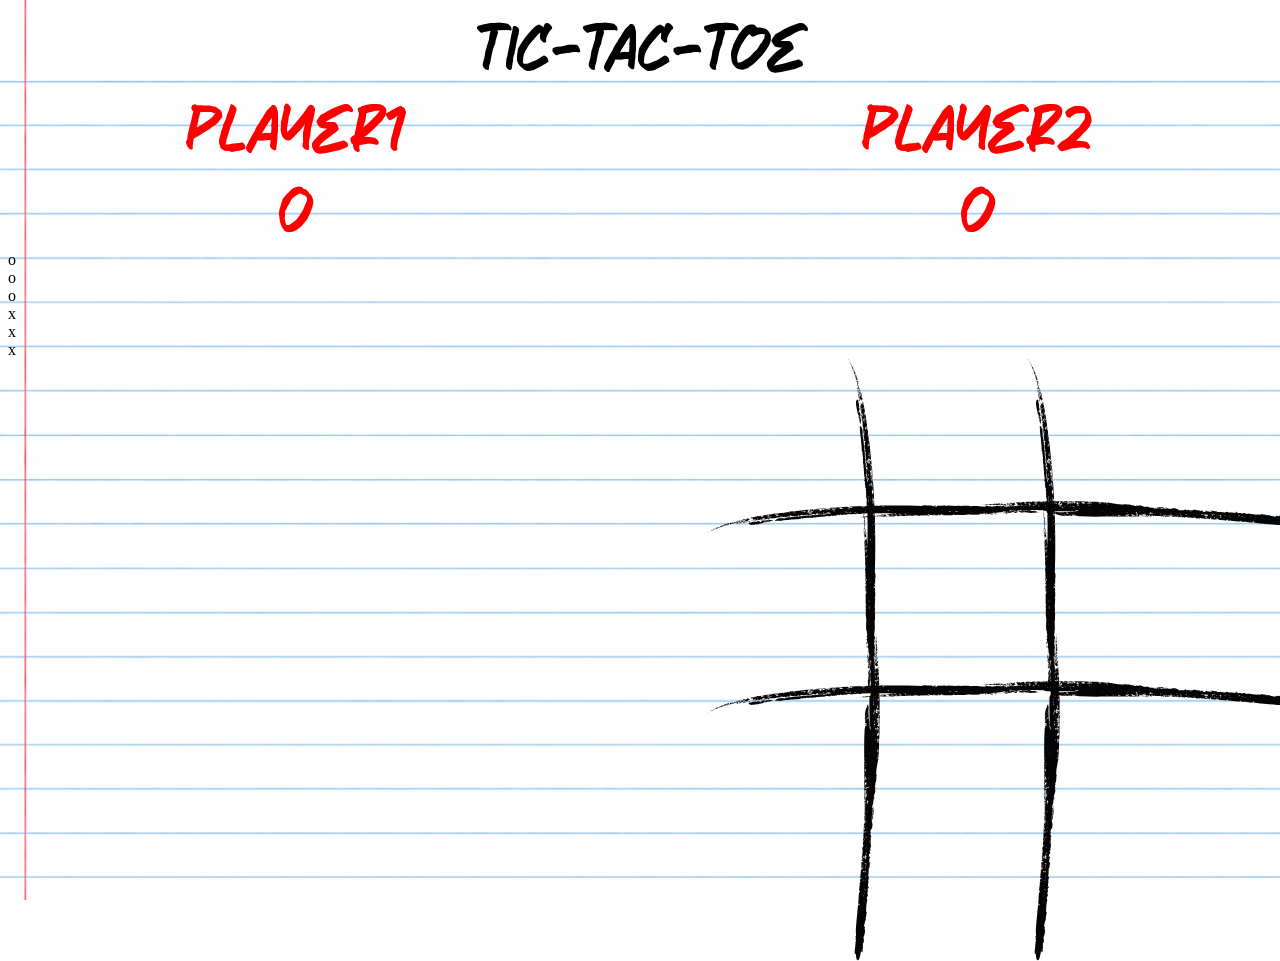
==== commit 8b5f61f4: "Replace SVGs with proper height and width ones" ====
--- a/index.html
+++ b/index.html
@@ -32,17 +32,17 @@
             <div class="cell" data-index="6"></div>
             <div class="cell" data-index="7"></div>
             <div class="cell" data-index="8"></div>
-            <svg class="line" id="line-0" width="23" height="494" viewBox="0 0 23 494" stroke="black" xmlns="dhttp://www.w3.org/2000/svg">
-            <path d="M4.45036 140.429C4.61773 141.435 4.25425 141.67 4.17189 140.852C4.14875 140.619 4.33364 140.306 4.45036 140.429ZM5.24766 147.604C5.36116 148.75 4.89081 148.171 4.86933 147.979C4.77925 147.174 5.19769 146.45 4.61508 146.206C4.54458 145.72 4.81017 146.17 4.80963 145.865C4.80711 145.297 4.50747 144.754 4.45619 144.174C4.4538 144.134 4.45141 144.095 4.44902 144.055C4.56606 143.982 4.68434 143.817 4.81107 143.83C5.00177 144.432 5.22072 147.317 5.24766 147.604ZM4.80008 142.764C4.77687 143.049 4.58608 142.94 4.72081 143.459C4.57867 143.58 4.41238 143.083 4.39723 142.815C4.40252 142.808 4.51519 142.837 4.51305 142.774C4.49192 142.307 4.31988 141.613 4.63392 141.578C4.48979 142.049 4.82261 142.477 4.80008 142.764ZM4.39321 136.918C4.1681 136.809 4.18015 136.595 4.28585 136.26C4.33539 136.281 4.38525 136.286 4.43438 136.31C4.41256 136.504 4.40552 136.717 4.39321 136.918ZM4.3501 135.696C4.07565 135.465 4.1179 134.115 4.26287 134.341C4.29879 134.79 4.32491 135.243 4.3501 135.696ZM21.8189 293.554C22.2788 294.441 21.8191 297.558 21.8173 298.3C21.8055 301.598 21.9764 304.174 21.9913 307.19C22.001 309.089 21.8777 310.938 21.8894 312.816C21.3489 313.234 20.8123 313.658 20.2752 314.101C20.3154 313.826 20.383 313.672 20.3792 313.368C20.3741 313.061 20.4397 312.319 20.1814 312.133C19.9283 312.417 19.8894 313.403 19.896 313.712C19.9092 314.311 20.1509 313.928 20.2171 314.338C20.2829 314.749 19.9519 315.436 20.093 315.93C20.4253 317.088 20.5769 314.907 20.5141 314.498C21.0927 314.624 20.439 315.616 20.8981 315.987C21.0308 315.838 21.3525 315.227 21.2495 314.997C21.1446 314.77 20.8109 315.135 20.8997 314.641C21.209 314.309 21.5341 313.938 21.8476 313.607C21.9371 314.098 21.7682 314.841 21.7853 315.274C21.8938 317.913 21.9389 320.551 21.971 323.108C21.9609 323.249 21.9508 323.39 21.9407 323.531C21.8032 325.628 21.6533 327.55 21.5036 329.63C21.5189 329.606 21.5359 329.584 21.5521 329.562C21.5798 329.525 21.6069 329.489 21.6273 329.441C21.6243 329.439 21.6213 329.438 21.6183 329.436C21.6437 329.382 21.658 329.3 21.6726 329.216C21.6927 329.101 21.7138 328.983 21.7648 328.927C21.7812 328.992 21.7977 329.057 21.8141 329.121C21.8413 329.264 21.8705 329.416 21.8989 329.56C21.7584 329.703 21.6179 329.846 21.4773 329.989C21.4262 330.674 21.374 331.353 21.3215 332.023C21.2944 332.05 21.2669 332.083 21.2409 332.126C21.2203 332.16 21.1996 332.195 21.1789 332.229C21.168 332.282 21.1571 332.336 21.1462 332.389C21.09 332.663 21.0496 333.019 21.0192 333.309C21.011 333.387 21.0044 333.461 20.9973 333.529C20.975 333.744 20.9574 333.914 20.9387 334.044C20.9363 334.061 20.9342 334.08 20.9318 334.098C20.9153 334.104 20.8993 334.116 20.885 334.13C20.7794 334.233 20.7886 334.371 20.853 334.507C20.861 334.522 20.869 334.536 20.877 334.55C20.8688 334.624 20.8607 334.696 20.853 334.761C20.8242 335.005 20.7876 335.282 20.7279 335.608C20.6929 335.799 20.6526 335.984 20.6091 336.184C20.6089 336.185 20.6086 336.187 20.6083 336.188C20.5853 336.293 20.5614 336.403 20.5368 336.52C20.5039 336.676 20.4704 336.844 20.4444 337.006C20.4197 337.155 20.3945 337.37 20.3905 337.586C20.3822 338.056 20.3467 339.858 20.316 340.707C20.3024 341.082 20.4142 341.462 20.5743 341.61C20.5574 341.835 20.5404 342.059 20.5234 342.282C20.5409 342.294 20.5574 342.312 20.5704 342.337C20.5955 342.392 20.6137 342.488 20.6324 342.59C20.6678 342.785 20.7074 343.005 20.8131 343.019C20.8084 342.808 20.8036 342.597 20.7988 342.384C20.799 342.37 20.7991 342.356 20.7993 342.342C20.8692 342.197 21.12 342.947 21.0194 343.208C20.941 343.417 20.6288 343.359 20.4467 343.287C20.4384 343.39 20.4301 343.493 20.4218 343.595C20.4484 343.623 20.4821 343.642 20.5171 343.661C20.5721 343.692 20.6321 343.725 20.6806 343.804C20.9292 344.202 20.7815 345.241 20.467 344.825C20.442 345.101 20.5073 345.137 20.5866 345.18C20.6707 345.225 20.7697 345.278 20.7915 345.647C20.8135 346.085 20.7444 346.261 20.6777 346.427C20.6423 346.515 20.6071 346.601 20.588 346.721C20.5707 346.829 20.571 347.017 20.5707 347.228C20.5701 347.691 20.5683 348.263 20.3885 348.397C20.1896 348.549 20.1205 348.319 20.077 348.114C20.0351 348.653 19.9948 349.213 19.9545 349.776C20.01 349.777 20.0748 349.776 20.1499 349.774C20.2232 350.523 20.081 350.662 19.8984 350.545C19.8473 351.252 19.7953 351.931 19.7455 352.638C19.7851 352.786 19.8181 352.934 19.8414 353.054C19.9144 353.001 19.9122 352.839 19.9096 352.688C19.9075 352.56 19.9052 352.436 19.9494 352.394C20.3053 352.078 20.7479 353.552 20.2367 353.3C20.112 353.239 19.9686 353.17 19.8744 353.308C19.8056 353.412 19.7688 353.81 19.8039 353.953C19.7973 353.95 19.7907 353.948 19.7841 353.946C19.7863 353.957 19.8002 353.974 19.8202 353.998C19.8464 354.026 19.8726 354.055 19.8987 354.084C19.9698 354.16 20.0557 354.254 20.1005 354.329C20.1509 354.421 20.1962 354.531 20.2414 354.644C20.7512 355.914 20.491 354.905 20.1735 356.268C20.1512 356.375 20.159 356.494 20.1656 356.606C20.1714 356.704 20.1759 356.799 20.161 356.874C20.1381 357.016 20.1044 357.14 20.071 357.262C20.0081 357.49 19.9467 357.71 19.9646 358.024C19.9662 358.032 19.9788 358.014 19.9974 357.987C20.4559 357.312 19.8783 358.485 19.8696 358.517C19.8616 358.549 19.8556 358.574 19.8473 358.575C19.7687 358.588 19.7169 358.328 19.6567 358.022C19.5999 357.734 19.5356 357.404 19.4336 357.23C19.4253 357.357 19.417 357.484 19.4087 357.61C19.4575 357.735 19.4777 357.888 19.4489 358.058C19.4386 358.104 19.4081 358.099 19.3779 358.095C19.3773 358.095 19.3766 358.095 19.376 358.095C19.3688 358.207 19.3616 358.32 19.3543 358.432C19.3803 358.45 19.406 358.449 19.4107 358.448C19.4143 358.449 19.4179 358.451 19.4215 358.452C19.4646 358.635 19.4371 359.442 19.3497 359.544C19.3286 359.57 19.3049 359.586 19.2801 359.593C19.2615 359.897 19.2431 360.2 19.2246 360.5C19.2388 360.529 19.2487 360.56 19.2505 360.592C19.2588 360.663 19.2356 360.738 19.2048 360.813C19.1957 360.961 19.1871 361.109 19.178 361.256C19.1842 361.257 19.1905 361.258 19.1967 361.259C19.2411 361.265 19.2879 361.273 19.3018 361.3C19.2673 360.525 19.3807 360.668 19.5085 360.832C19.5674 360.907 19.6296 360.985 19.6809 360.978C19.7487 360.967 19.7636 360.82 19.7775 360.68C19.7951 360.506 19.8121 360.343 19.9312 360.474C19.8394 360.914 19.8991 361.204 19.9598 361.496C20.1507 362.405 19.7528 362.604 19.755 361.913C19.7556 361.773 19.7561 361.627 19.7066 361.522C19.6515 361.4 19.5372 361.371 19.4344 361.345C19.3853 361.333 19.3383 361.321 19.3018 361.3C19.3047 361.308 19.3076 361.316 19.3105 361.324C19.3199 361.352 19.4283 361.987 19.4267 362.049C19.4499 362.436 19.4148 362.426 19.3545 362.404C19.3238 362.394 19.2858 362.38 19.2465 362.416C19.234 362.431 19.2264 362.48 19.2183 362.529C19.2076 362.593 19.1961 362.658 19.1748 362.65C19.1508 362.646 19.1244 362.621 19.0982 362.587C19.0927 362.685 19.0869 362.783 19.0814 362.88C19.111 362.932 19.1346 362.982 19.1385 363.029C19.1379 363.052 19.0705 363.516 19.0602 363.519C19.0584 363.52 19.0531 363.517 19.0452 363.51C18.99 364.462 18.9361 365.414 18.8851 366.384C18.8808 366.393 18.8765 366.401 18.8723 366.409C18.8648 366.423 18.8569 366.438 18.8493 366.452C18.8271 366.491 18.805 366.53 18.7829 366.57C18.7018 366.712 18.5803 366.924 18.4906 367.121C18.4266 367.262 18.3536 367.446 18.3033 367.664C18.2536 367.874 18.2052 368.252 18.2716 368.676C18.3165 368.965 18.391 369.241 18.502 369.448C18.6451 369.715 18.8064 369.838 18.8994 369.881C18.926 369.893 18.9526 369.898 18.978 369.897C19.0374 369.961 19.081 370.009 19.0851 370.014C19.1779 370.257 19.0861 370.261 19.0165 370.263C19.0002 370.264 18.9848 370.265 18.9737 370.268C18.9373 370.286 18.7694 370.358 18.6803 370.391C18.6298 371.485 18.5797 372.511 18.5325 373.602C18.4845 374.691 18.4535 375.77 18.4372 376.876C18.4265 377.567 18.4216 378.294 18.4217 379.004C18.4915 378.943 18.5625 378.912 18.6488 379.118C18.7681 379.41 18.6025 380.19 18.5759 380.318C18.5852 380.341 18.6049 380.365 18.6285 380.394C18.6834 380.463 18.7617 380.561 18.7918 380.739C18.8618 381.131 19.6131 382.954 19.474 383.381C19.48 383.737 19.4868 384.081 19.4939 384.45C19.4839 384.584 19.476 384.713 19.467 384.835C19.4377 384.874 19.411 384.92 19.3878 384.976C19.1446 385.564 18.9507 386.719 18.6389 387.368C18.5615 387.192 18.4944 386.982 18.4219 386.792C18.3268 386.926 18.2308 387.06 18.1353 387.194C18.0952 387.168 18.0558 387.144 18.0156 387.12C17.9378 387.538 17.8589 387.939 17.7779 388.365C17.7826 388.364 17.7879 388.364 17.7926 388.364C17.8194 388.516 17.7829 388.582 17.7291 388.621C17.6887 388.826 17.6479 389.031 17.6067 389.234C17.6255 389.296 17.645 389.364 17.6659 389.431C17.7776 389.482 17.8893 389.533 18.0009 389.584C17.9325 389.692 17.8641 389.797 17.7954 389.907C17.8651 390.243 17.8753 390.57 17.6924 390.786C17.6953 390.977 17.6978 391.167 17.7 391.357C17.7256 391.486 17.7326 391.624 17.7211 391.766C17.8499 391.972 18.6508 392.624 18.7155 393.549C18.4287 393.503 18.1419 393.457 17.855 393.412C17.8867 393.688 17.9174 393.964 17.9474 394.238C18.1246 394.32 18.3018 394.402 18.4789 394.484C18.3329 394.506 18.1868 394.527 18.0408 394.549C18.0284 395.068 18.0122 395.594 17.9928 396.117C17.9949 396.117 17.9975 396.117 17.9996 396.117C18.0049 396.186 17.9983 396.233 17.9863 396.267C17.9836 396.338 17.9809 396.409 17.9781 396.48C17.8568 396.458 17.7355 396.436 17.6141 396.414C17.6117 396.422 17.608 396.43 17.6062 396.439C17.578 396.586 17.5939 396.728 17.6274 396.871C17.6857 396.821 17.744 396.772 17.8022 396.723C17.869 397.428 17.9293 398.136 17.983 398.844C17.8933 398.925 17.8035 399.005 17.7137 399.085C17.7159 399.118 17.7159 399.15 17.7124 399.178C17.7095 399.182 17.6604 399.178 17.6112 399.179C17.5745 399.212 17.5379 399.244 17.5012 399.277C17.4998 399.29 17.4978 399.304 17.4968 399.317C17.7071 399.497 17.9171 399.678 18.1266 399.86C18.0897 400.253 18.0509 400.645 18.01 401.038C17.9366 401.342 17.8612 401.631 17.7894 401.901C17.5759 402.364 17.3599 402.821 17.1408 403.281C17.2293 403.352 17.2932 403.414 17.3369 403.471C17.2811 403.65 17.249 403.752 17.249 403.751C17.2949 403.783 17.3408 403.815 17.3867 403.848C17.3066 404.07 17.1224 404.358 17.2651 405.014C17.0068 404.945 16.7484 404.877 16.49 404.808C16.4553 404.864 16.4063 404.926 16.3459 404.992C16.5235 405.671 16.6977 406.341 16.864 407.029C16.7826 407.069 16.7013 407.109 16.6199 407.149C16.2653 407.312 15.9108 407.477 15.5566 407.645C15.3782 408.315 15.2053 408.988 15.0377 409.661C15.0347 409.736 15.0299 409.811 15.0267 409.886C15.2177 409.689 15.409 409.493 15.6007 409.299C15.919 409.565 16.2381 409.83 16.5578 410.094C16.2154 410.46 15.8749 410.825 15.5358 411.192C15.6885 413.264 14.0667 415.049 15.8063 414.531C15.7767 414.254 15.7481 413.973 15.7201 413.693C15.9198 414.077 16.1211 414.457 16.3235 414.835C16.0891 415.13 15.8553 415.428 15.6221 415.727C15.6586 416.141 15.6971 416.547 15.7362 416.958C15.5271 417.049 15.318 417.141 15.1089 417.233C15.2552 417.581 15.4022 417.93 15.5503 418.275C15.1968 418.513 14.8436 418.753 14.4907 418.994C14.3902 420.62 14.3055 422.246 14.2319 423.875C13.2926 426.243 14.4818 425.209 14.651 426.923C14.3708 427.686 14.0926 428.451 13.8159 429.217C13.9789 429.519 14.1421 429.82 14.3056 430.121C14.18 430.367 14.0545 430.613 13.9291 430.858C13.8109 432.063 13.6959 433.269 13.5825 434.473C13.9188 434.262 14.2552 434.052 14.5917 433.841C14.6396 434.07 14.6876 434.3 14.7357 434.529C14.3041 435.09 13.8725 435.657 13.4415 436.219C13.5293 436.691 13.6166 437.173 13.7043 437.648C13.5887 438.293 13.4726 438.944 13.3566 439.591C13.1194 439.602 12.8821 439.612 12.6449 439.623C13.0086 439.887 13.3725 440.148 13.7361 440.414C13.7404 441.354 13.7447 442.284 13.7468 443.224C13.6088 442.657 13.4708 442.081 13.3316 441.517C13.1417 441.979 12.951 442.448 12.7602 442.913C12.8316 443.431 12.9028 443.944 12.9728 444.467C13.1119 444.631 13.2508 444.796 13.3898 444.96C13.1615 446.005 12.9303 447.051 12.6934 448.108C12.5892 449.365 12.4766 450.644 12.3536 451.914C12.8078 453.093 11.5985 454.949 13.0937 455.254C12.8552 456.285 12.6052 457.322 12.3404 458.345C12.3938 458.58 12.4436 458.835 12.4941 459.078C12.2801 459.17 12.066 459.261 11.8519 459.35C11.9606 459.812 12.062 460.299 12.1608 460.774C12.0511 461.362 11.9249 461.998 11.7971 462.587L11.8086 462.525C11.8046 462.545 11.8006 462.566 11.7966 462.587C11.7854 462.564 11.7743 462.54 11.7632 462.517L11.7518 462.578C11.6647 462.382 11.5768 462.185 11.4882 461.988C11.4372 462.159 11.3856 462.328 11.3336 462.496L11.3433 462.444C10.9075 463.951 10.4769 465.453 10.0518 466.956C10.4077 467.105 10.7638 467.253 11.12 467.401C10.9058 468.029 10.6959 468.639 10.4845 469.264C10.6989 469.383 10.9135 469.501 11.1282 469.618C10.9928 470.677 10.8621 471.726 10.7353 472.776C10.2747 473.798 9.81776 474.824 9.36518 475.855C9.76226 477.271 10.0152 480.285 8.59934 480.781C8.53146 482.509 8.46801 484.257 8.35935 486.036C8.35795 486.047 8.3516 486.081 8.34999 486.092C8.34976 486.095 8.34953 486.098 8.3493 486.101C8.34295 486.097 8.33661 486.093 8.33027 486.089C8.33187 486.078 8.33818 486.044 8.33957 486.032C8.13708 485.907 7.93435 485.783 7.7314 485.659C7.67952 485.744 7.62751 485.829 7.57535 485.914C7.57431 485.922 7.56958 485.948 7.56838 485.956C7.53133 486.014 7.49421 486.071 7.45702 486.129C7.76431 486.314 8.07131 486.499 8.37793 486.685C8.0339 487.251 7.6869 487.809 7.33761 488.363C7.18822 488.108 7.03819 487.854 6.88775 487.6C6.92719 487.354 6.96627 487.107 7.00461 486.86C6.71888 487.161 6.43229 487.459 6.145 487.755C6.14208 487.739 6.13915 487.723 6.13621 487.707C5.64454 489.292 5.07231 490.617 4.53635 491.784C4.49181 491.876 4.44724 491.969 4.40261 492.061C3.7288 493.391 3.00179 493.881 2.48223 493.971C1.83854 494.083 1.3011 493.538 1.0817 492.383C1.06858 492.304 1.05546 492.224 1.04234 492.144C0.855047 490.833 0.899206 489.476 1.00867 488.226C0.890059 488.438 0.76728 488.64 0.639387 488.794C0.586316 488.643 0.547575 488.466 0.501217 488.306C0.39066 488.397 0.279548 488.491 0.168588 488.583C0.112995 488.542 0.0558297 488.518 -1.8999e-07 488.464C0.129733 487.723 -0.0395357 486.687 0.053738 486.029C0.136902 485.448 0.477006 485.167 0.581022 484.738L0.566617 484.826C0.569702 484.812 0.572539 484.798 0.575114 484.783C0.658311 484.329 0.444408 482.79 1.01725 483.161C1.05378 483.086 1.09206 482.976 1.13535 482.906C0.501184 482.737 1.06007 482.206 1.04931 481.541C1.04359 481.229 0.608579 480.24 1.41719 481.17C1.44096 481.072 1.48 481.035 1.51572 480.953C0.826108 479.989 1.14089 479.633 1.54091 478.683C1.76349 478.155 2.09939 477.052 1.42068 477.476C1.1082 476.858 1.81757 476.215 1.83352 475.806C1.84914 475.395 1.43763 475.901 1.46784 475.342C1.47165 475.253 1.58105 474.475 1.66085 474.262C1.74188 474.044 1.95447 474.349 1.97282 473.972C2.05272 472.358 1.73273 470.796 1.87108 469.115C2.10004 466.332 2.43779 463.683 2.84383 460.961C2.84923 460.935 2.86209 460.857 2.86805 460.831C3.18113 458.958 3.44267 456.921 3.66169 454.763C3.75631 453.977 4.05759 449.722 4.30651 449.251C5.19612 447.635 5.23984 451.225 5.76994 448.842C3.75548 448.01 4.48527 446.649 4.60798 444.605C4.69974 443.097 4.56763 440.648 4.89691 439.359C5.24751 437.991 5.42177 439.122 5.91944 438.323C5.103 437.703 4.97316 437.028 5.0004 435.87C5.02874 434.66 5.37404 433.468 5.52717 432.205C5.57862 431.782 5.43454 431.188 5.54354 430.704C5.67971 430.101 6.1564 430.291 6.25457 429.924C6.35213 429.555 5.7642 429.837 5.70446 429.423C5.67706 429.235 5.75459 427.943 5.99378 427.683C6.04972 427.622 6.21156 427.878 6.3825 427.839C6.47653 427.818 7.17352 427.881 7.13807 427.563C6.54034 427.236 5.91447 427.166 5.94679 426.181C6.00027 424.623 6.41294 423.179 6.60852 421.525C6.65074 421.157 6.27818 420.232 6.84906 419.882C7.01618 419.78 7.60974 419.901 7.63752 419.309C7.66194 418.8 7.39792 418.691 7.23803 418.226C7.17783 418.05 7.46637 418.031 7.33185 417.696C7.19801 417.357 6.86339 416.857 7.62434 416.731C7.40428 416.664 7.20622 416.636 6.99625 416.582C7.01955 416.009 7.95142 415.139 7.25073 415.229C7.31529 414.646 7.38293 414.058 7.45254 413.476C7.70771 413.404 7.96373 413.336 8.22021 413.266C8.4086 413.639 8.02885 414.139 8.47776 414.258C8.57468 413.762 8.67427 413.265 8.77499 412.771C7.53894 412.747 7.14073 411.088 8.36672 411.611C8.5985 411.71 8.53862 410.65 8.48937 410.415C8.43877 410.183 7.95637 410.051 8.33492 409.641C8.54951 409.409 8.86601 409.29 8.62608 408.615C8.43048 408.971 8.20121 409.357 7.99395 409.717C8.1334 409.158 8.08061 408.381 8.42067 407.918C8.50523 407.804 8.6075 408.324 8.74811 408.109C8.88709 407.897 8.98558 406.932 8.48001 407.052C9.47908 406.767 8.69995 406.699 8.8385 405.769C8.83854 405.769 8.83857 405.768 8.83861 405.768C8.85993 405.658 9.88612 404.945 9.47951 404.477C9.33441 404.31 8.66649 404.469 9.04454 403.839C9.32277 403.374 9.77528 403.971 10.1637 403.466C9.41271 403.609 9.13475 402.691 9.18981 402.187C9.28643 401.292 9.71568 401.489 9.95218 401.23C10.3774 400.762 9.84137 400.238 10.4234 400.018C10.4183 400.172 10.4451 400.316 10.4514 400.466C10.563 400.152 10.6703 399.837 10.7789 399.523C10.4803 399.501 10.1795 399.482 9.88362 399.459C9.84971 398.907 10.2346 398.722 10.3573 398.277C10.3744 398.215 10.1573 398.256 10.1613 398.191C10.1985 397.667 10.329 397.512 9.94328 397.088C10.695 397.138 10.262 396.412 10.6379 395.905C10.7439 395.762 11.1362 395.709 10.312 395.656C10.5819 394.645 10.568 393.88 11.2467 393.078C10.408 393.33 10.4664 392.164 10.7226 391.479C10.7935 391.295 11.3774 391.166 11.2956 390.772C11.0446 390.866 10.7568 390.973 10.4964 391.071C10.4512 390.285 11.2045 390.489 11.148 389.809C11.1216 389.509 10.2625 389.669 10.6602 389.127C10.8885 388.816 11.9278 388.658 10.667 388.503C10.616 388.051 11.0198 388.342 11.0762 388.026C11.1104 387.823 10.6463 387.6 10.7097 387.299C10.8343 386.731 11.74 385.942 10.8131 385.901C10.7521 385.495 11.1377 385.792 11.0911 385.422C11.0295 384.926 10.4258 383.665 11.1582 383.466C11.1569 383.465 11.1556 383.464 11.1543 383.464C10.7325 383.062 10.8797 381.699 11.5243 382.03C11.3522 382.752 12.0487 383.301 12.0388 382.579C12.0275 381.839 12.1076 381.669 12.3717 381.575C12.2394 381.213 12.0133 381.028 11.9699 380.513C11.9391 380.141 12.0678 379.645 12.0526 379.207C11.9339 379.209 11.8289 379.189 11.7657 379.086C11.604 378.825 11.944 377.914 11.9352 377.63C11.935 377.624 11.9341 377.619 11.9339 377.613C11.8149 377.559 11.628 377.576 11.5421 377.279C11.5183 377.196 11.6882 376.992 11.7925 376.741C11.745 376.527 11.7009 376.322 11.6929 376.118C11.6899 376.041 11.6964 375.957 11.7071 375.869C11.5528 375.461 11.3058 374.829 11.2945 374.536C11.2884 374.366 11.5118 374.022 11.5215 373.955C11.5469 373.725 11.2141 373.84 11.1813 373.641C10.938 372.198 10.9718 370.425 10.8137 369.022C10.6617 367.639 10.5724 366.978 10.4214 365.57C10.2831 364.306 9.62236 363.301 11.4472 364.192C11.5806 363.139 11.1113 363.563 10.6781 363.421C10.4229 363.335 10.6207 363.046 10.5708 362.99C10.3998 362.806 10.2489 363.26 10.1218 363.113C9.61196 362.497 9.84172 359.825 9.79444 359.212C9.58211 356.541 9.24402 354.451 9.03831 351.96C8.90757 350.387 8.91917 348.845 8.79763 347.282C9.30029 346.784 9.79969 346.278 10.2991 345.765C10.2755 346.007 10.2161 346.144 10.2378 346.405C10.2607 346.666 10.2398 347.305 10.5021 347.39C10.7326 347.088 10.7121 346.24 10.6883 345.982C10.6421 345.49 10.4283 345.874 10.3411 345.551C10.2547 345.235 10.5414 344.597 10.3774 344.228C9.99168 343.365 9.95869 345.198 10.0421 345.5C9.47177 345.553 10.0562 344.58 9.58811 344.396C9.46655 344.555 9.18615 345.138 9.29864 345.294C9.41299 345.449 9.71851 345.067 9.65852 345.486C9.37538 345.847 9.08009 346.248 8.79303 346.606C8.6786 346.23 8.80173 345.542 8.76196 345.21C8.30837 341.289 8.11292 337.464 7.86781 333.458C7.84497 333.082 7.80405 332.385 7.87221 332.026C7.92636 331.75 8.32395 331.789 8.19687 331.537C8.17482 331.512 7.9336 331.651 7.85696 331.307C7.71038 330.662 7.6027 329.168 7.56113 328.436C7.47622 326.981 7.38762 325.499 7.30215 323.987C6.97568 318.242 6.76977 312.545 7.03875 306.685C7.05677 306.302 7.03625 304.854 7.16918 304.584C7.56795 303.78 8.11153 303.919 7.25951 303.471C7.20916 303.04 7.62137 303.338 7.73126 303.137C7.76837 303.052 7.17936 302.566 7.38688 302.36C7.86553 301.888 7.91302 302.676 8.13894 302.959C8.40513 302.256 7.93163 301.551 7.91628 300.95C7.91185 300.78 8.36763 300.752 8.38244 300.716C8.5335 300.006 7.63826 300.081 7.26212 300.117C7.21773 300.476 7.17318 300.827 7.13275 301.182C6.99642 300.49 7.25882 299.971 7.37295 299.262C7.39938 299.093 6.98988 299.325 7.14445 298.937C7.43125 298.811 7.73663 298.692 8.03009 298.571C7.77062 297.662 7.5968 297.34 7.1438 298.48C7.14706 298.029 7.14628 297.568 7.15238 297.117C7.45537 297.276 7.93208 297.043 7.64514 296.606C7.57617 296.505 7.25596 296.772 7.15994 296.644C7.06474 296.515 7.13997 295.549 7.1638 295.468C7.3925 294.726 8.04258 294.605 7.70152 293.966C7.71912 294.159 7.37521 295.01 7.19528 294.454C6.99497 293.842 7.3663 291.24 7.4875 290.519C7.69471 289.255 7.85696 288.638 8.32852 287.54C8.41827 287.332 8.82588 287.347 8.98368 286.942C9.19356 286.404 9.32053 285.406 9.58582 284.814C9.67294 284.936 9.75215 285.084 9.83463 285.216C9.92022 285.086 10.0062 284.953 10.0917 284.82C10.1551 284.837 10.2156 284.838 10.2821 284.866C10.3314 285.608 10.7367 286.561 10.7934 287.239C10.8444 287.861 10.5558 288.278 10.5646 288.76C10.5748 289.243 11.0718 290.675 10.4407 290.517C10.4188 290.603 10.4025 290.726 10.3728 290.81C11.025 290.747 10.5752 291.456 10.7044 292.106C10.766 292.409 11.3698 293.211 10.4117 292.597C10.4059 292.703 10.373 292.752 10.3527 292.845C11.2008 293.531 10.9546 293.984 10.7345 295.024C10.6119 295.607 10.4873 296.749 11.0728 296.117C11.4923 296.587 10.919 297.43 10.9803 297.836C11.0426 298.234 11.3498 297.606 11.4263 298.143C11.4395 298.236 11.4814 299.001 11.4453 299.237C11.4083 299.472 11.1432 299.264 11.1986 299.623C11.4362 301.185 12.0626 302.467 12.2795 304.134C12.3611 304.749 12.4371 305.36 12.5089 305.965C12.8345 304.658 13.6234 303.645 11.9603 301.972C11.8684 300.884 11.7777 299.786 11.6881 298.68C11.7792 298.615 11.8703 298.549 11.9614 298.484C11.9533 298.411 11.9458 298.343 11.9398 298.284C11.8956 297.846 11.8564 297.311 11.8228 296.767C11.7551 295.656 11.6969 294.211 11.6479 292.53C11.5492 289.185 11.4885 284.837 11.4739 280.208C11.4736 280.179 11.4734 280.151 11.4731 280.122C11.4738 280.094 11.4745 280.066 11.4752 280.038C11.4791 279.896 11.485 279.74 11.4937 279.59C11.4986 279.505 11.5166 279.18 11.5794 278.837C11.5966 278.743 11.7063 278.107 12.013 277.67C12.0592 277.605 12.1098 277.546 12.1629 277.494C12.2491 277.143 12.3354 276.791 12.4217 276.439C12.5513 276.444 12.6808 276.45 12.8104 276.455C12.8049 276.169 12.8012 275.882 12.7963 275.596C12.7496 275.559 12.7028 275.521 12.656 275.484C12.5911 274.588 12.5265 273.677 12.462 272.786C12.5573 272.54 12.6526 272.294 12.7479 272.048C12.7414 271.222 12.7383 270.42 12.7396 269.659C12.5874 269.618 12.4352 269.577 12.2831 269.535C12.4377 269.132 12.5924 268.727 12.7471 268.322C12.7545 267.531 12.7691 266.793 12.7888 266.153C12.7291 266.171 12.6694 266.19 12.6098 266.208C12.4288 265.408 12.2478 264.606 12.067 263.802C12.2039 263.474 12.3409 263.146 12.4778 262.817C12.3651 262.563 12.2524 262.308 12.1396 262.054C12.1181 260.958 12.0967 259.871 12.0752 258.787C12.3213 258.523 12.5674 258.259 12.8134 257.994C12.7792 257.675 12.7449 257.356 12.7106 257.036C12.5581 257.288 12.4055 257.541 12.2529 257.793C12.212 256.89 12.1711 255.985 12.1302 255.077C11.8992 255.052 11.6682 255.027 11.4372 255.002C11.4732 255.268 11.505 255.524 11.5068 255.755C11.5076 255.951 11.2362 255.898 11.2296 255.938C11.1364 256.721 11.6668 256.792 11.8894 256.82C11.9176 256.42 11.9454 256.028 11.9713 255.629C12.0481 256.445 11.8905 256.988 11.8194 257.771C11.8028 257.957 12.0458 257.77 11.9521 258.181C11.782 258.272 11.6005 258.351 11.4265 258.435C11.5756 259.504 11.6775 259.894 11.9506 258.694C11.9465 259.203 11.9449 259.712 11.9394 260.221C11.761 259.987 11.4786 260.165 11.646 260.721C11.6856 260.852 11.8764 260.601 11.9329 260.766C11.9888 260.933 11.9406 262.036 11.9264 262.119C11.7885 262.928 11.4056 262.952 11.6044 263.737C11.5959 263.512 11.8003 262.608 11.9044 263.273C12.0203 264.022 11.7933 266.837 11.7205 267.683C11.5956 269.106 11.5005 269.783 11.2208 270.949C11.1678 271.17 10.9255 271.081 10.8319 271.511C10.7074 272.09 10.6326 273.17 10.4758 273.827C10.4585 273.775 10.444 273.715 10.4276 273.657C10.4079 273.025 10.4129 272.444 10.4572 271.926C9.90904 270.032 9.97894 267.846 9.92782 267.148C9.942 267.153 9.95779 267.16 9.97459 267.173C9.98767 267.077 9.99741 266.939 10.0151 266.847C9.84973 266.83 9.80734 266.683 9.80387 266.463C9.81299 266.362 9.82466 266.235 9.84073 266.077C9.83307 266.084 9.82468 266.086 9.81723 266.092C9.83191 265.868 9.84753 265.613 9.82541 265.356C9.88711 265.162 9.9342 264.961 9.97354 264.782C9.98127 264.793 9.98968 264.805 9.99779 264.818C10.0014 264.7 10.02 264.648 10.0322 264.546C10.0307 264.543 10.0289 264.539 10.0274 264.536C10.0309 264.52 10.035 264.505 10.0384 264.489C10.0483 264.444 10.0585 264.393 10.0693 264.344C10.1289 264.072 10.2 263.75 10.2541 263.449C10.3118 263.127 10.3266 262.815 10.3159 262.35C10.3114 262.155 10.3023 261.917 10.2871 261.621C10.5336 262.067 10.9852 261.311 10.9656 260.04C10.7668 259.859 10.8844 260.339 10.7757 260.34C10.6665 260.338 10.7916 259.861 10.5906 260.034C10.531 260.816 10.7607 260.456 10.8045 261.056C10.6867 260.913 10.4681 261.065 10.3694 260.957C10.214 260.787 10.3156 260.443 10.214 260.375C10.211 260.329 10.207 260.283 10.2039 260.236C10.2147 259.884 10.2242 259.532 10.2324 259.182C10.1198 258.829 10.6314 257.504 10.8384 256.854C10.8501 256.893 10.8613 256.933 10.873 256.972C10.8777 256.875 10.8833 256.779 10.8881 256.682C10.9009 256.636 10.9117 256.6 10.9169 256.569C10.9444 256.405 11.0154 256.311 11.0689 256.244C11.0901 256.274 11.1136 256.289 11.14 256.279C11.1569 255.798 11.1722 255.299 11.1882 254.798C11.218 254.798 11.2471 254.813 11.2759 254.838C11.2696 254.124 11.2569 253.422 11.2362 252.723C11.2039 251.632 11.1533 250.546 11.0824 249.469C11.0122 248.403 10.937 247.333 10.8582 246.28C10.7689 246.249 10.6021 246.181 10.5637 246.164C10.5525 246.16 10.5364 246.158 10.5198 246.158C10.4502 246.157 10.3573 246.157 10.4437 245.909C10.4466 245.905 10.4893 245.855 10.5478 245.788C10.5735 245.789 10.6013 245.783 10.6279 245.77C10.7198 245.724 10.8771 245.594 11.0126 245.324C11.1178 245.114 11.185 244.837 11.2219 244.551C11.2764 244.127 11.2162 243.77 11.1604 243.552C11.104 243.332 11.0255 243.147 10.9575 243.007C10.8622 242.81 10.7352 242.6 10.65 242.46C10.6211 242.413 10.5955 242.371 10.5792 242.342C10.5714 242.329 10.5635 242.316 10.5559 242.303C10.551 242.294 10.5462 242.286 10.5413 242.278C10.4612 241.32 10.3785 240.365 10.2928 239.415C10.2851 239.422 10.2789 239.426 10.2771 239.425C10.2656 239.413 10.1856 238.965 10.184 238.941C10.1864 238.895 10.2074 238.843 10.2353 238.791C10.2266 238.696 10.2185 238.6 10.2098 238.505C10.1848 238.539 10.1582 238.565 10.1344 238.569C10.1137 238.577 10.1006 238.515 10.0879 238.452C10.0782 238.404 10.0681 238.356 10.0551 238.343C10.0149 238.309 9.97781 238.323 9.94766 238.335C9.88821 238.357 9.85251 238.368 9.86281 237.989C9.8601 237.92 9.94717 237.279 9.95589 237.249C9.95852 237.24 9.96115 237.232 9.96378 237.224C9.86927 237.26 9.77476 237.297 9.68024 237.333C9.63262 237.36 9.59118 237.4 9.56559 237.463C9.51998 237.57 9.52495 237.719 9.53019 237.861C9.53938 238.111 9.54818 238.344 9.27878 238.308C9.22408 237.959 9.26796 237.701 9.31173 237.445C9.3627 237.147 9.41355 236.853 9.30693 236.417C9.4212 236.282 9.44315 236.444 9.46652 236.618C9.48517 236.756 9.50591 236.904 9.57406 236.913C9.62554 236.917 9.6853 236.835 9.74151 236.758C9.86338 236.591 9.9723 236.444 9.96378 237.224C9.97688 237.197 10.0226 237.187 10.0665 237.179C10.073 237.178 10.0795 237.177 10.086 237.175C10.072 237.027 10.0575 236.877 10.0434 236.729C10.0103 236.656 9.98435 236.582 9.99027 236.511C9.99094 236.479 9.99987 236.446 10.013 236.417C9.98444 236.119 9.95562 235.82 9.9266 235.522C9.90191 235.516 9.87806 235.5 9.8564 235.476C9.76555 235.383 9.7102 234.578 9.74687 234.385C9.7498 234.384 9.75274 234.383 9.75567 234.381C9.75567 234.381 9.78534 234.384 9.81333 234.363C9.80222 234.249 9.79109 234.135 9.77997 234.022C9.77931 234.023 9.77866 234.024 9.77801 234.024C9.74789 234.03 9.71662 234.034 9.70485 233.988C9.67028 233.819 9.68602 233.666 9.7303 233.54C9.7176 233.414 9.70485 233.286 9.69208 233.161C9.59622 233.337 9.54267 233.668 9.49593 233.96C9.44651 234.267 9.40428 234.533 9.32562 234.524C9.3172 234.523 9.30862 234.498 9.2994 234.465C9.26638 234.348 9.20526 234.136 8.95351 234.535C8.85787 233.528 9.06799 233.818 9.15417 233.936C9.1737 233.963 9.18693 233.98 9.18827 233.972C9.19515 233.657 9.12607 233.439 9.05522 233.214C9.01754 233.094 8.97936 232.972 8.95155 232.833C8.93406 232.759 8.93611 232.666 8.93842 232.569C8.94106 232.458 8.94374 232.341 8.9176 232.237C8.89438 232.152 8.77561 231.927 8.65982 231.71C8.5345 231.474 8.41152 231.245 8.41853 231.207C8.60069 231.143 8.69786 230.873 8.7916 230.611C8.83264 230.496 8.87411 230.384 8.92101 230.29C8.96312 230.213 9.04646 230.118 9.11475 230.039C9.13954 230.009 9.16432 229.979 9.18911 229.948C9.20833 229.924 9.22062 229.904 9.22239 229.894C9.21652 229.897 9.21066 229.9 9.2048 229.903C9.2344 229.758 9.18246 229.365 9.10995 229.266C9.03561 229.167 8.9381 229.182 8.84242 229.224C8.78216 229.254 8.7219 229.284 8.66163 229.315C8.5808 229.349 8.51789 229.348 8.4967 229.227C8.39756 228.659 8.78995 228.203 9.00063 228.371C9.04682 228.412 9.04951 228.533 9.05208 228.659C9.0551 228.807 9.0591 228.964 9.1337 229.015C9.15257 228.896 9.18012 228.747 9.21426 228.601C9.13874 227.899 9.0617 227.2 8.98455 226.502C8.8064 226.626 8.66016 226.489 8.70559 225.747C8.78042 225.746 8.84564 225.745 8.90091 225.742C8.83969 225.191 8.77855 224.639 8.71651 224.088C8.6807 224.298 8.61952 224.537 8.41477 224.388C8.2304 224.259 8.20789 223.678 8.1899 223.216C8.18167 223.005 8.17392 222.817 8.15255 222.71C8.12896 222.592 8.0914 222.507 8.05277 222.421C8.03587 222.384 8.01911 222.344 8.00289 222.302C7.99088 222.005 7.97568 221.682 7.95718 221.345C7.99436 221.251 8.04661 221.219 8.09473 221.191C8.17253 221.147 8.23824 221.109 8.20274 220.827C8.08846 220.994 7.99069 220.941 7.92632 220.791C7.91113 220.527 7.89553 220.257 7.88037 219.986C7.89703 219.918 7.91979 219.853 7.94944 219.801C7.99492 219.72 8.05457 219.685 8.1084 219.652C8.14234 219.631 8.17477 219.611 8.2001 219.582C8.18822 219.48 8.17634 219.378 8.16445 219.276C8.07609 219.315 7.95562 219.35 7.84621 219.352C7.84017 219.234 7.83446 219.115 7.82901 218.998C7.90141 218.936 7.92949 218.754 7.95327 218.588C7.96793 218.486 7.98067 218.389 8.00357 218.333C8.01542 218.308 8.03159 218.291 8.04838 218.279C8.02288 218.06 7.99736 217.841 7.97181 217.622C8.12617 217.473 8.22329 217.091 8.19523 216.707C8.17394 216.416 8.1509 216.02 8.12484 215.607C8.18734 215.582 8.25636 215.501 8.32966 215.193C8.23213 215.086 8.14859 214.972 8.07662 214.85C8.04284 214.295 8.0122 213.803 8.00002 213.594C7.98761 213.38 7.95408 213.179 7.92363 213.024C7.89137 212.86 7.85125 212.692 7.81229 212.534C7.78319 212.417 7.75495 212.305 7.72788 212.199C7.72787 212.197 7.72787 212.196 7.72786 212.195C7.67918 212.005 7.63342 211.827 7.59266 211.647C7.58881 210.566 7.65608 209.468 7.65087 208.343C7.64873 207.857 7.51864 207.213 7.54465 206.652C7.57701 205.954 7.87016 206.087 7.89824 205.657C7.92595 205.227 7.6043 205.642 7.53647 205.188C7.50578 204.981 7.44715 203.522 7.56499 203.192C7.59294 203.116 7.70884 203.373 7.80515 203.301C7.8605 203.262 8.2685 203.211 8.22148 202.862C7.84579 202.6 7.47661 202.628 7.41196 201.526C7.31033 199.784 7.42116 198.1 7.37748 196.237C7.3674 195.821 7.06108 194.875 7.35748 194.379C7.44428 194.234 7.80125 194.252 7.75735 193.589C7.71954 193.02 7.55497 192.956 7.414 192.477C7.36048 192.295 7.52604 192.216 7.41229 191.873C7.29889 191.529 7.05229 191.049 7.47886 190.753C7.34436 190.726 7.2266 190.735 7.09942 190.721C7.0516 190.093 7.48973 188.942 7.09524 189.193C7.06633 188.544 7.03696 187.897 7.00722 187.247C7.1456 187.111 7.28494 186.976 7.42404 186.84C7.57833 187.207 7.41882 187.837 7.69171 187.866C7.68935 187.306 7.68658 186.73 7.68373 186.172C6.97005 186.433 6.53265 184.743 7.30299 185.012C7.44869 185.06 7.27714 183.933 7.21711 183.693C7.15703 183.455 6.86438 183.436 7.02546 182.9C7.11665 182.595 7.28222 182.39 7.05018 181.731C6.9885 182.162 6.91022 182.624 6.84028 183.065C6.84478 182.429 6.70688 181.627 6.8343 181.044C6.86621 180.899 6.99826 181.425 7.04777 181.159C7.09723 180.895 7.012 179.842 6.74152 180.108C7.2679 179.533 6.81685 179.675 6.75221 178.65C6.74394 178.521 7.21598 177.4 6.9122 176.973C6.80399 176.823 6.44789 177.194 6.56663 176.356C6.65434 175.741 7.00267 176.303 7.14749 175.612C6.74116 175.988 6.44336 174.996 6.40139 174.394C6.3259 173.319 6.60028 173.435 6.69838 173.071C6.87473 172.413 6.49548 171.933 6.79908 171.532C6.81724 171.714 6.85308 171.875 6.87757 172.049C6.89789 171.655 6.91681 171.262 6.93685 170.87C6.7625 170.916 6.5863 170.963 6.41335 171.007C6.31939 170.366 6.51668 170.058 6.52914 169.509C6.53014 169.434 6.41112 169.53 6.40527 169.453C6.35896 168.831 6.41373 168.622 6.13822 168.208C6.57747 168.106 6.23769 167.342 6.39415 166.661C6.43841 166.471 6.65721 166.331 6.17538 166.433C6.21087 165.189 6.11561 164.279 6.42157 163.231C5.96364 163.677 5.86905 162.284 5.94761 161.454C5.96888 161.228 6.29438 160.975 6.20617 160.523C6.07003 160.673 5.91351 160.844 5.77265 161.003C5.66544 160.076 6.12414 160.202 6.02377 159.42C5.97892 159.077 5.495 159.386 5.67194 158.69C5.77393 158.29 6.36436 157.964 5.61563 157.958C5.54259 157.44 5.80553 157.721 5.80837 157.349C5.8093 157.115 5.51748 156.909 5.52604 156.549C5.54472 155.865 6.00231 154.861 5.45719 154.918C5.38465 154.446 5.63603 154.751 5.57511 154.321C5.49366 153.743 5.03086 152.363 5.44066 152.042C5.43998 152.041 5.4393 152.04 5.43862 152.04C5.15597 151.612 5.12471 150.052 5.52925 150.357C5.49017 151.193 5.94474 151.747 5.87623 150.924C5.76317 149.578 5.91511 149.821 6.39865 149.479C6.46814 149.429 6.48298 149.046 6.58099 149.119C6.6791 149.192 6.82289 150.005 7.00011 149.535C7.03271 149.444 6.85121 149.032 7.05612 148.933C7.00192 148.85 6.95021 148.81 6.89733 148.744C7.30204 147.958 7.454 147.882 7.59449 149.272C7.49394 149.241 7.3919 149.211 7.29121 149.178C7.42556 149.368 7.55499 149.53 7.69152 149.74C7.76988 151.255 8.27125 153.291 8.21514 154.686C8.16618 155.904 8.00948 154.241 7.98978 154.214C7.77944 153.917 7.72583 154.478 7.59915 154.495C7.4724 154.51 7.24207 153.837 7.33782 154.447C7.35192 154.527 7.7818 155.321 7.83568 155.343C8.11385 155.463 8.21814 155.288 8.30917 155.458C8.28665 151.563 8.27745 148.449 8.22653 145.393C8.21092 144.594 8.19414 143.798 8.17615 143.005C8.09886 140.106 8.1221 137.942 8.14582 136.127C8.03498 135.559 7.92344 134.993 7.81121 134.43C7.85444 134.238 7.89759 134.046 7.94065 133.855C7.86821 132.865 7.79398 131.886 7.71673 130.904C7.79717 130.854 7.8776 130.803 7.95803 130.753C7.02321 129.15 8.73841 128.517 7.21899 127.217C7.11945 126.622 7.01903 126.03 6.91772 125.441C6.94449 125.419 6.97126 125.397 6.99803 125.375C7.15192 125.242 7.30584 125.11 7.45979 124.977C7.40197 124.925 7.34416 124.874 7.28635 124.822C7.30304 124.276 7.32033 123.733 7.33821 123.192C7.15563 122.807 6.97335 122.423 6.79137 122.04C7.35002 121.7 6.21862 118.664 6.78183 119.219C6.72879 118.765 6.67617 118.312 6.62396 117.862C6.71056 117.962 6.79718 118.063 6.88382 118.164C6.93212 118.089 6.98043 118.014 7.02876 117.939C6.90288 117.614 6.77722 117.29 6.65178 116.966C7.48319 116.409 6.75126 115.915 6.66905 115.69C6.53963 115.323 6.4594 114.634 6.43724 114.592C6.40044 114.528 6.22395 115.177 6.04209 114.659C6.15973 114.37 6.2757 114.061 6.39267 113.762C6.31041 113.735 6.22815 113.709 6.14589 113.682C6.17633 113.481 6.20686 113.28 6.23746 113.079C6.32829 113.075 6.41911 113.071 6.50994 113.068C6.53241 112.949 6.5549 112.831 6.57743 112.713C6.49214 112.654 6.40686 112.595 6.32159 112.536C6.24293 112.04 6.16477 111.548 6.08711 111.057C6.19673 110.68 6.30663 110.304 6.41682 109.93C6.38585 109.74 6.35494 109.551 6.32412 109.362C6.16151 109.334 5.9989 109.306 5.83629 109.278C5.99017 108.741 6.14369 108.195 6.29827 107.658C6.2376 107.373 6.1771 107.089 6.11677 106.806C6.0402 106.879 5.96365 106.952 5.88711 107.025C5.9452 107.125 6.0033 107.225 6.06143 107.325C5.9946 107.351 5.92776 107.377 5.86093 107.404C5.72352 106.964 5.58651 106.526 5.44989 106.09C5.51086 105.903 5.57189 105.717 5.633 105.531C5.5593 105.396 5.48563 105.261 5.412 105.127C5.35174 104.532 5.29192 103.936 5.23115 103.322C5.35565 103.163 5.4802 103.004 5.6048 102.845C5.57167 102.668 5.53861 102.491 5.50561 102.314C5.432 102.462 5.35843 102.609 5.28491 102.757C5.22191 102.254 5.15943 101.752 5.09746 101.254C4.92243 101.248 4.7474 101.243 4.57237 101.237C4.58827 101.013 4.60427 100.789 4.62038 100.565C4.71525 100.546 4.81012 100.526 4.90499 100.507C5.01112 99.5945 5.11691 98.6625 5.22361 97.7274C5.03723 97.7035 4.85085 97.6796 4.66448 97.6557C4.86341 96.382 4.53242 95.1489 4.52612 94.0207C4.52317 93.5422 4.97628 92.895 4.48594 93.0192C4.47955 92.1027 4.47484 91.1954 4.47174 90.2974C4.36282 90.047 4.25371 89.7924 4.14429 89.5315C4.26078 89.1237 4.3776 88.7179 4.49473 88.314C4.08482 87.7353 3.66468 84.7637 4.21596 84.7953C4.04713 84.12 4.16522 84.1664 3.9293 83.3573C4.02463 83.1567 4.12004 82.9566 4.21552 82.757C4.21599 82.4135 4.2167 82.0715 4.21763 81.7309C4.09618 81.2906 3.97383 80.8301 3.85196 80.3733C4.00506 80.0537 4.15834 79.7355 4.31181 79.4187C4.17739 79.4109 4.04296 79.403 3.90854 79.3951C3.85019 79.1274 3.79197 78.8605 3.73389 78.5946C3.02847 77.8993 4.99078 78.6859 4.08102 76.4292C4.08876 76.7815 4.09673 77.1354 4.10403 77.4743C3.94625 77.615 3.78851 77.756 3.6308 77.8972C3.5382 77.4225 3.44596 76.9497 3.35298 76.4578C3.38847 76.1091 3.42418 75.7622 3.4601 75.4168C3.39685 75.1331 3.33376 74.8505 3.2708 74.5689C3.33814 73.807 3.40726 73.0687 3.47478 72.2861C3.39804 71.5652 3.32221 70.8518 3.24722 70.1457C3.3455 70.0139 3.44381 69.8822 3.54215 69.7509C3.40121 69.4478 3.2603 69.1434 3.11895 68.8275C3.13374 68.6991 3.14857 68.5709 3.16342 68.443C3.25305 68.4017 3.34269 68.3605 3.43233 68.3193C3.35301 67.7465 3.27422 67.1787 3.19593 66.6159C3.2597 66.2157 3.32405 65.8255 3.38795 65.4227C3.30771 65.4425 3.22746 65.4622 3.14721 65.4819C3.07237 63.6111 3.00397 61.8227 2.93452 59.9691C2.93531 59.9647 2.93609 59.9603 2.93688 59.9558C3.18459 59.7506 2.57256 58.8276 3.37909 58.9085C3.29799 58.8553 3.21689 58.8022 3.1358 58.7492C3.17489 58.5568 3.21338 58.3495 3.25213 58.1481C3.34536 58.157 3.4386 58.1659 3.53183 58.1748C3.52934 58.0229 3.52687 57.8715 3.52443 57.7205C3.40775 57.712 3.29108 57.7035 3.1744 57.695C3.10476 57.8675 3.03516 58.0405 2.96558 58.214C2.98793 57.786 3.01048 57.3611 3.03323 56.9395C3.11404 56.9943 3.19486 57.049 3.27568 57.1039C3.4702 56.5511 2.46927 54.9963 4.35405 56.1282C4.28966 56.4199 4.22535 56.7131 4.16114 57.0079C4.31894 56.8395 4.47677 56.6715 4.63463 56.504C4.77074 56.541 4.90685 56.5781 5.04297 56.6152C4.96586 56.8828 4.88884 57.1517 4.81189 57.4219C4.90771 57.5545 5.00355 57.6875 5.09941 57.8207C5.151 57.7228 5.2026 57.625 5.25421 57.5273C5.33773 57.6849 5.42127 57.8428 5.50484 58.0012C5.55269 58.5487 5.59872 59.0507 5.64605 59.5801C5.59236 59.6733 5.53867 59.7667 5.48499 59.8601C5.49632 60.7659 5.51053 61.7275 5.52207 62.6146C5.41387 62.5101 5.30569 62.4058 5.19752 62.3017C5.20469 62.5402 5.21194 62.7797 5.21927 63.0201C5.31667 63.0936 5.41408 63.1671 5.5115 63.2408C5.54842 63.4792 5.58543 63.7186 5.62252 63.9589C5.43666 63.9197 5.25081 63.8805 5.06497 63.8413C4.9245 63.6134 4.78412 63.3865 4.64381 63.1603C4.59337 63.354 4.54299 63.5484 4.49266 63.7434C4.62952 63.7727 4.76637 63.802 4.90323 63.8314C4.90514 64.109 4.90715 64.3878 4.90929 64.6679C5.00212 64.5291 5.09498 64.3905 5.18787 64.2523C5.30212 64.3152 5.41638 64.3782 5.53064 64.4412C5.59694 64.8306 5.66405 65.2352 5.73025 65.6167C5.65015 65.6613 5.57006 65.7059 5.48997 65.7506C5.59941 66.029 5.70897 66.3087 5.81865 66.5895C5.76948 66.7322 5.72034 66.8753 5.67124 67.0186C5.72584 67.0791 5.78045 67.1396 5.83507 67.2001C5.84085 67.5292 5.84681 67.86 5.85294 68.1924C5.77306 68.4001 5.69325 68.6084 5.61351 68.8174C5.70312 69.0241 5.79258 69.2267 5.88185 69.4244C5.85404 70.6395 5.82926 71.8878 5.80617 73.1362C6.32557 73.9295 5.69973 75.9085 6.16192 75.7724C6.20126 76.8464 6.23914 77.8692 6.27987 78.9218C6.21647 79.1343 6.15315 79.3474 6.08991 79.5611C6.19523 80.6224 6.30086 81.6654 6.40759 82.7047C6.33863 84.0117 6.27485 85.3704 6.20905 86.6591C6.3658 86.5177 6.52259 86.3766 6.67942 86.2357C6.69367 86.644 6.70824 87.0543 6.72316 87.4667C6.62139 87.7213 6.51976 87.9766 6.41825 88.2328C6.53356 88.4615 6.64898 88.6908 6.7645 88.9206C5.95335 89.2953 6.97794 90.0606 6.7689 91.1272C7.5224 91.6362 6.36139 92.5541 7.15404 93.1831C7.07292 93.1553 6.9918 93.1275 6.91068 93.0998C6.91936 93.3242 6.92814 93.5492 6.93702 93.7748C7.06131 94.2381 7.18448 94.6808 7.30821 95.1277C7.20136 95.1494 7.09451 95.171 6.98765 95.1927C6.9814 95.3884 6.97522 95.5845 6.96912 95.781C6.87182 95.6802 6.77455 95.5795 6.6773 95.4789C6.66003 95.6513 6.64283 95.824 6.62569 95.9971C6.77921 96.6023 6.93349 97.2113 7.08854 97.8241C7.01573 97.9906 6.94298 98.1574 6.87028 98.3245C6.9562 98.4042 7.04214 98.4839 7.12809 98.5637C7.08823 98.94 7.04779 99.3056 7.00732 99.6685C7.08694 99.6365 7.16656 99.6046 7.24618 99.5726C7.23944 99.4108 7.23275 99.2491 7.22612 99.0878C7.30662 99.0907 7.38711 99.0937 7.46761 99.0967C7.49012 99.6353 7.51322 100.177 7.53692 100.721C7.58827 100.674 7.63963 100.626 7.69099 100.578C7.71155 101.04 7.73255 101.504 7.75399 101.97C7.75952 101.961 7.76437 101.948 7.77025 101.939C7.89128 101.749 8.40838 101.845 8.3259 100.892C8.25585 100.077 8.01659 99.9521 7.80156 99.2484C7.72055 98.9846 7.95674 98.9 7.7849 98.3826C7.61268 97.8595 7.2436 97.1158 7.85376 96.7833C7.65896 96.716 7.48965 96.7057 7.30567 96.6581C7.2224 95.7464 7.83847 94.2146 7.27341 94.4842C7.22073 93.5439 7.16834 92.591 7.11853 91.6596C7.31663 91.4964 7.51492 91.334 7.71419 91.1716C7.94035 91.7239 7.71779 92.5957 8.11154 92.6996C8.10044 91.8901 8.09229 91.0774 8.08415 90.2896C7.05676 90.5152 6.41341 87.9711 7.52739 88.5398C7.73719 88.6399 7.48511 86.9844 7.39919 86.6338C7.31271 86.2816 6.88893 86.186 7.12233 85.4662C7.25443 85.0568 7.49225 84.788 7.15982 83.7839C7.06929 84.3863 6.95749 85.0534 6.85584 85.6558C6.86255 84.7514 6.66449 83.5444 6.85207 82.7452C6.89874 82.5453 7.08623 83.3322 7.15901 82.9619C7.23113 82.5888 7.11844 81.0918 6.72656 81.4019C7.49087 80.726 6.83601 80.7924 6.75488 79.3095C6.74533 79.1186 7.4401 77.6396 7.01009 76.969C6.85679 76.7299 6.33886 77.1707 6.52428 75.9886C6.6618 75.1224 7.15206 76.021 7.37399 75.0644C6.78159 75.5012 6.37334 73.998 6.3285 73.1398C6.24576 71.5774 6.63825 71.8155 6.78887 71.3212C7.06082 70.4279 6.52939 69.6531 6.97841 69.1692C6.99868 69.4283 7.04477 69.6634 7.07465 69.915C7.11606 69.3661 7.15463 68.8108 7.19584 68.246C6.94398 68.2654 6.69075 68.2893 6.44098 68.3063C6.32635 67.3549 6.61983 66.9688 6.65791 66.1944C6.66324 66.086 6.48822 66.1919 6.48262 66.0808C6.43977 65.1982 6.5257 64.8869 6.14618 64.2153C6.78131 64.1857 6.3223 62.9994 6.57743 62.0923C6.6498 61.84 6.97007 61.6995 6.2734 61.7102C6.37711 59.9089 6.28733 58.6474 6.77785 57.1965C6.09671 57.7005 6.03046 55.6978 6.188 54.5145C6.23044 54.1978 6.71274 53.9325 6.61125 53.2669C6.40754 53.4397 6.17372 53.636 5.96278 53.8219C5.85921 52.4718 6.51082 52.8003 6.41037 51.654C6.36534 51.1455 5.65198 51.4461 5.94685 50.4995C6.11625 49.959 6.98308 49.6687 5.90851 49.4446C5.83446 48.692 6.19618 49.1756 6.22131 48.634C6.23639 48.2947 5.82841 47.9094 5.86263 47.3964C5.93015 46.4311 6.64731 45.1195 5.86161 45.0421C5.78517 44.3482 6.12829 44.8561 6.06671 44.2303C5.98608 43.4163 5.3992 41.2683 6.00765 40.9492C6.00635 40.9493 6.00505 40.9494 6.00375 40.9494C5.62309 40.2601 5.66697 38.004 6.23239 38.5633C6.12903 39.7388 6.75111 40.6867 6.69946 39.4755C6.61308 37.5197 6.81634 37.9152 7.53078 37.5585C7.63351 37.5055 7.67524 36.9471 7.8125 37.0828C7.95026 37.2185 8.11318 38.4479 8.39398 37.8197C8.44656 37.6955 8.20527 37.0338 8.5055 36.9519C8.432 36.8175 8.36079 36.7484 8.28827 36.6391C8.91222 35.6495 9.13434 35.552 9.26285 37.6109C9.11955 37.535 8.975 37.4585 8.83159 37.3806C9.01522 37.7008 9.1922 37.9719 9.3767 38.3081C9.406 40.5306 9.99994 43.5578 9.83552 45.5335C9.692 47.2452 9.56798 44.8536 9.54078 44.7927C9.25627 44.3071 9.14595 45.089 8.96294 45.0763C8.7799 45.0594 8.48968 44.0306 8.59077 44.9284C8.6056 45.0463 9.17342 46.3078 9.25061 46.3537C9.87222 46.7561 9.91039 45.9612 10.1332 47.8295C10.2134 48.5223 10.3326 50.4069 10.3874 51.1564C10.4474 51.9865 10.1575 52.6145 10.2099 53.0969C10.2626 53.5736 10.4451 53.1149 10.4991 53.6811C10.6065 54.8243 10.4647 56.4063 10.5118 57.4552C10.5666 58.6559 10.8847 58.9367 10.9349 60.0747C10.9694 60.86 10.7808 61.9394 10.9135 62.8013C10.7571 63.0156 10.1167 62.6453 10.1817 63.2285C10.2621 63.9412 10.5993 62.9295 10.7997 63.2785C10.9274 63.9993 10.6256 63.4959 10.6179 63.5207C10.5121 63.8804 10.6201 64.4871 10.5766 64.9363C10.6917 64.6357 10.7954 64.3446 10.9112 64.0272C10.7542 65.242 11.1711 64.6263 11.3022 65.5664C11.3354 65.8128 10.89 66.3936 11.0574 67.2589C11.0968 67.4639 11.4963 69.5068 11.5082 70.1496C11.5129 70.4298 11.3196 70.8987 11.3129 70.9994C11.2912 71.3613 11.5766 71.3099 11.6047 71.6455C11.8111 74.1138 11.7807 76.9652 11.9202 79.3125C12.0562 81.5968 12.134 82.7405 12.2759 85.0688C12.4033 87.1512 12.9854 89.0812 11.4073 86.8676C11.3037 88.5162 11.7019 88.0247 12.0759 88.4369C12.2967 88.6823 12.1304 89.0651 12.1734 89.1783C12.3232 89.5506 12.4469 88.8779 12.5583 89.1693C12.9999 90.2928 12.8519 94.6397 12.9034 95.5711C13.146 100.055 13.4926 103.472 13.7622 107.585C13.9334 110.186 13.9885 112.644 14.1674 115.21C13.7539 115.805 13.3447 116.412 12.9355 117.024C12.9443 116.651 12.9876 116.457 12.9564 116.035C12.924 115.612 12.9135 114.602 12.6818 114.365C12.4948 114.755 12.551 116.11 12.5843 116.525C12.6483 117.324 12.8172 116.799 12.9089 117.347C13.0002 117.893 12.7868 118.85 12.9491 119.507C13.3312 121.049 13.2608 118.101 13.1715 117.547C13.664 117.684 13.2107 119.079 13.6263 119.547C13.7242 119.349 13.9364 118.493 13.8299 118.188C13.7219 117.883 13.4762 118.394 13.5055 117.722C13.7336 117.259 13.9723 116.747 14.2048 116.29C14.3225 116.939 14.2479 117.951 14.3024 118.542C14.4917 120.588 14.6613 122.585 14.8286 124.639C15.1849 129.028 15.4215 133.448 15.6307 137.926C15.6589 138.524 15.709 139.714 15.6568 140.27C15.6155 140.702 15.2732 140.47 15.3867 140.936C15.402 140.991 15.6106 140.856 15.6832 141.458C15.8221 142.601 15.9261 144.976 15.9656 146.202C16.3068 156.486 16.494 166.584 16.1965 176.735C16.2554 176.628 16.3143 176.521 16.3732 176.414C16.519 176.699 16.6647 176.984 16.8104 177.269C16.8788 178.226 16.9462 179.184 17.0127 180.144C16.9122 180.313 16.8117 180.481 16.7112 180.649C16.6978 182.299 16.6816 183.954 16.6626 185.612C16.4722 185.417 16.2817 185.221 16.0911 185.025C16.0941 185.463 16.0968 185.9 16.0994 186.338C16.2708 186.477 16.4423 186.616 16.6137 186.755C16.6688 187.19 16.7237 187.622 16.7784 188.055C16.446 187.975 16.1136 187.896 15.7811 187.816C15.6252 187.547 15.4692 187.279 15.3131 187.007C15.3101 187.013 15.3064 187.019 15.3037 187.026C15.2659 187.138 15.7464 188.184 15.5619 188.438C15.5313 188.479 15.5019 188.509 15.4755 188.532C15.4699 188.783 15.4641 189.035 15.4584 189.286C15.6329 189.044 15.8075 188.803 15.9819 188.561C16.1844 188.679 16.3869 188.797 16.5893 188.914C16.6879 189.619 16.786 190.324 16.8837 191.03C16.7383 191.106 16.5929 191.182 16.4475 191.259C16.6286 191.775 16.8095 192.292 16.9901 192.81C16.8934 193.068 16.7966 193.326 16.6997 193.584C16.794 193.696 16.8882 193.808 16.9825 193.92C16.9733 194.513 16.9638 195.107 16.954 195.7C16.798 196.067 16.6418 196.433 16.4855 196.8C16.633 197.17 16.7803 197.541 16.9276 197.912C16.7972 200.144 16.6627 202.37 16.5248 204.599C17.4005 206.105 16.1115 209.61 16.9541 209.398C16.9346 211.296 16.9129 213.195 16.8892 215.094C16.7553 215.472 16.6213 215.85 16.4872 216.228C16.5766 218.124 16.6641 220.016 16.7499 221.914C16.4936 224.283 16.2347 226.638 15.9737 229.008C16.2706 228.77 16.5674 228.532 16.8642 228.294C16.8449 229.039 16.8254 229.782 16.8056 230.525C16.5937 230.973 16.3816 231.42 16.1695 231.867C16.3504 232.29 16.5311 232.712 16.7119 233.134C15.2108 233.697 16.9633 235.195 16.4585 237.113C17.7359 238.119 15.5948 239.602 16.8546 240.809C16.8703 240.787 16.8878 240.763 16.9056 240.739C16.9863 240.776 17.07 240.797 17.1494 240.837C17.0774 241.032 17.0281 241.253 16.9714 241.458C16.6412 241.295 16.658 241.099 16.8428 240.828C16.718 240.775 16.5932 240.721 16.4683 240.668C16.4558 241.069 16.4433 241.475 16.4307 241.877C16.5953 242.708 16.7597 243.538 16.924 244.366C16.7292 244.392 16.5344 244.417 16.3397 244.443C16.3159 244.675 16.2922 244.907 16.2684 245.138C16.337 245.124 16.4033 245.134 16.4538 245.181C16.5681 246.283 15.911 246.422 15.9084 245.543C15.9084 245.447 15.9616 245.348 16.0374 245.271C15.9406 245.155 15.8437 245.038 15.7469 244.921C15.6929 245.231 15.6388 245.541 15.5848 245.851C15.7644 246.864 15.9439 247.878 16.1232 248.898C16.2502 248.855 16.3795 248.821 16.5034 248.851C16.6346 249.259 16.6623 250.491 16.664 251.5C16.6696 251.501 16.6751 251.502 16.6806 251.503C16.6746 251.683 16.6685 251.862 16.6625 252.041C16.6596 252.501 16.6548 252.85 16.6563 252.943C16.6593 253.126 16.6431 253.265 16.6181 253.369C16.6074 253.694 16.5968 254.017 16.5861 254.347C16.5932 254.376 16.5993 254.407 16.6042 254.438C16.6951 254.364 16.7859 254.289 16.8768 254.215C16.8493 255.058 16.8218 255.9 16.7943 256.739C16.9507 257.097 17.2308 257.18 17.2324 256.617C17.236 255.162 17.4598 255.459 18.3338 255.233C18.4596 255.199 18.5418 254.795 18.6978 254.9C18.8539 255.005 18.9776 255.911 19.3494 255.461C19.4194 255.375 19.1696 254.883 19.5331 254.836C19.4534 254.734 19.3729 254.681 19.293 254.597C20.1002 253.89 20.3678 253.847 20.3998 255.351C20.233 255.29 20.0644 255.229 19.8977 255.166C20.0982 255.405 20.2944 255.611 20.4959 255.871C20.4048 257.5 20.9716 259.754 20.687 261.196C20.4386 262.456 20.3966 260.681 20.3674 260.641C20.05 260.273 19.883 260.843 19.6653 260.828C19.4472 260.81 19.1461 260.04 19.2254 260.704C19.2368 260.792 19.8639 261.743 19.9518 261.783C20.6767 262.105 20.7567 261.524 20.9416 262.91C21.0071 263.406 21.0692 264.831 21.1031 265.369C21.1399 265.964 20.767 266.441 20.8097 266.793C20.8528 267.147 21.0901 266.815 21.131 267.236C21.2113 268.071 20.9765 269.269 20.9884 270.032C21.003 270.898 21.3729 271.148 21.3842 271.98C21.3921 272.558 21.1187 273.33 21.2393 273.993C21.0429 274.148 20.2935 273.848 20.3457 274.286C20.4101 274.82 20.8576 274.08 21.0819 274.346C21.2016 274.882 20.8694 274.508 20.8537 274.52C20.7115 274.783 20.814 275.234 20.742 275.56C20.893 275.345 21.0301 275.135 21.1826 274.906C20.9404 275.796 21.4651 275.344 21.5794 276.054C21.6084 276.24 21.0505 276.66 21.2106 277.303C21.2491 277.46 21.6286 278.962 21.6116 279.446C21.6033 279.657 21.3496 279.999 21.3368 280.074C21.2937 280.341 21.6358 280.314 21.6532 280.563C21.7787 282.413 21.5955 284.486 21.6335 286.246C21.6698 287.918 21.698 288.823 21.7301 290.503C21.7595 292.053 22.3355 293.521 20.5849 291.804C20.3612 293.028 20.8674 292.674 21.289 292.995C21.5374 293.186 21.3136 293.46 21.3589 293.544C21.5147 293.821 21.7039 293.337 21.8189 293.554ZM6.85623 146.072C7.26646 146.586 7.36951 146.06 7.09726 147.235C6.63509 146.147 6.50584 147.754 6.16124 147.782C5.96662 147.795 6.04709 147.244 5.93577 147.087C5.76391 146.847 5.53326 147.23 5.41481 146.938C5.29686 146.647 5.41932 145.595 5.3888 145.262C5.3297 144.624 5.16759 144.088 5.11638 143.559C5.06579 143.036 5.16963 142.169 5.16131 141.821C5.15295 141.473 5.0886 141.142 5.06313 141.087C4.91444 140.768 4.65387 141.017 4.60906 140.55C4.87699 140.472 5.2527 139.75 5.47164 140.406C5.4712 140.306 5.51222 140.174 5.49795 140.08C5.42823 139.637 5.07576 139.951 4.9935 139.752C4.85627 139.417 5.1635 139.607 5.18008 139.601C5.37289 139.211 5.1295 139.432 5.00121 139.301C4.93532 139.229 4.75005 138.58 4.74416 138.436C4.73948 138.294 4.90094 138.446 4.89977 138.35C4.89537 137.937 4.89652 137.512 4.82821 137.113C4.75834 136.707 4.48358 136.521 4.85062 136.459C4.9087 136.45 4.98459 136.673 5.11161 136.574C5.11225 136.574 5.1129 136.574 5.11355 136.574C5.15453 136.541 5.33128 136.166 5.4989 136.609C5.54614 136.734 5.57727 136.873 5.59595 137.019C5.54176 136.975 5.48726 136.932 5.43288 136.888C5.44039 137.002 5.44719 137.113 5.45394 137.224C5.31944 137.185 5.17815 137.143 5.0502 137.123C4.92596 137.291 5.11833 137.414 5.12178 137.44C5.1024 137.83 4.83406 137.842 5.16937 138.047C5.19397 137.781 5.22509 137.517 5.25764 137.258C5.32313 137.252 5.38941 137.245 5.45499 137.239C5.45805 137.289 5.46076 137.34 5.46381 137.39C5.51431 137.353 5.56503 137.314 5.61537 137.277C5.62697 137.641 5.57696 138.034 5.51187 138.383C5.42816 138.282 5.33327 138.169 5.2445 138.071C5.34615 138.503 5.16301 138.277 5.10128 138.603C5.42159 138.63 5.36361 138.816 5.36414 139.082C5.36502 139.346 5.56767 138.967 5.61874 139.227C5.72181 139.758 5.42904 140.746 5.89447 140.809C5.67192 141.552 5.56185 140.707 5.4465 140.679C4.95425 140.558 5.27345 141.958 5.5521 142.134C5.41525 142.36 5.20194 142.397 5.30246 142.927C5.43906 143.641 5.57143 142.023 5.69386 143.006C5.77455 143.655 5.541 143.6 5.51294 143.933C5.46212 144.552 5.6605 145.61 5.95031 145.179C6.06657 145.005 5.86588 144.571 5.98462 144.373C6.051 144.263 6.72138 144.379 6.17235 143.9C6.11776 143.854 5.90236 144.192 5.86019 143.739C5.84821 143.607 6.02878 143.143 5.93505 142.778C5.89408 142.617 5.54097 141.975 5.61616 141.543C5.6947 141.077 5.81205 141.749 5.90132 141.564C5.99053 141.376 5.93548 140.821 6.15248 140.804C6.42065 141.061 6.04657 141.163 6.07053 141.259C6.17184 141.629 6.51671 141.254 6.51813 141.814C6.32433 141.932 5.74916 141.527 5.95189 142.313C5.96202 142.313 6.07173 142.103 6.13662 142.356C6.25026 142.805 6.36621 143.652 6.40212 144.206C6.69716 144.117 6.62267 143.445 6.8004 143.068C6.91141 143.8 7.0684 144.616 6.8266 145.208C6.76413 144.933 6.70045 144.657 6.63785 144.384C6.67789 144.712 6.71721 145.04 6.75672 145.368C6.6216 145.265 6.24941 144.577 6.22043 145.114C6.54732 145.101 6.66123 145.826 6.85623 146.072ZM5.44644 150.193C5.17875 149.836 5.19951 149.28 5.16545 148.675C5.43478 148.767 5.37301 149.747 5.44644 150.193ZM5.11505 134.535C5.50203 134.056 5.60589 135.613 5.60413 136.251C5.59285 136.105 5.58011 135.957 5.568 135.811C5.48387 135.894 5.39866 135.971 5.3145 136.053C5.28833 135.895 5.26279 135.737 5.23651 135.579C5.16079 135.785 5.07083 135.973 4.99412 136.171C4.5589 135.841 4.80765 135.76 4.80901 135.152C4.80912 134.763 4.66064 134.643 4.6037 134.175C4.33783 131.998 3.91679 129.759 3.72949 127.502C4.05998 127.428 4.14783 127.46 4.23846 127.865C4.13843 127.87 4.03738 127.881 3.93755 127.888C4.0029 128.153 4.0747 128.413 4.14784 128.671C4.17712 128.406 4.20838 128.144 4.24222 127.885C4.26883 128.008 4.29711 128.163 4.33109 128.358C4.35659 128.501 4.49417 128.507 4.50101 128.708C4.51515 129.137 4.17298 129.777 4.32874 130.219C4.41915 130.476 4.75074 130.03 4.71582 130.699C4.40489 130.375 4.14149 130.157 4.35647 131.128C4.53165 130.501 4.48612 130.976 4.63251 131.16C4.72602 131.276 4.60624 130.435 4.81782 130.948C4.86296 131.069 5.19174 132.691 4.95785 132.675C4.45223 132.629 4.49902 132.531 4.88796 133.556C4.94338 132.148 5.3978 133.328 5.31948 133.968C5.279 134.294 4.99651 133.809 5.11505 134.535ZM3.88407 126.401C3.91187 126.821 4.14749 126.881 4.03188 127.224C4.01677 127.254 3.76045 127.027 3.7272 126.828C3.70615 126.698 3.67793 126.101 3.66856 125.687C3.66248 125.453 3.66253 125.274 3.67331 125.256C3.85784 124.998 3.90419 125.299 3.90871 125.665C3.91127 125.974 3.8799 126.331 3.88407 126.401ZM3.76244 125.066C3.69304 124.536 3.62512 124.008 3.55685 123.483C3.55723 123.484 3.55761 123.484 3.55799 123.485C3.60961 123.494 3.66111 123.506 3.71293 123.517C3.72901 124.031 3.74529 124.548 3.76244 125.066ZM6.11926 152.081C5.77554 151.986 5.76711 152.497 5.78652 152.691C5.85613 153.387 5.59922 153.839 5.94946 154.09C6.11959 153.65 5.87333 153.387 5.88451 153.179C5.9112 152.725 6.18541 152.674 6.11926 152.081ZM6.1994 154.774C6.14271 154.967 5.96499 154.905 5.93486 155.164C5.90411 155.422 5.88418 156.157 5.96411 156.419C6.04436 156.681 6.29794 156.602 6.40842 156.808C6.3434 156.119 6.27325 155.471 6.1994 154.774ZM6.52994 158.709C6.52966 158.314 6.15428 157.894 6.2699 158.778C6.27474 158.816 6.51782 159.109 6.39215 159.394C6.30475 159.578 6.20923 159.459 6.11058 159.703C6.01244 159.946 6.52912 160.437 6.52994 158.709ZM6.71998 167.587C6.70838 167.401 6.53588 167.199 6.51197 167.294C6.33589 168.036 6.77391 168.449 6.71998 167.587ZM4.24222 127.885C4.2408 127.878 4.23986 127.871 4.23846 127.865C4.24021 127.865 4.24255 127.865 4.24429 127.864C4.24344 127.871 4.24304 127.879 4.24222 127.885ZM6.69715 165.774C6.77794 166.117 6.85881 166.46 6.93928 166.804C6.98588 166.58 7.03334 166.358 7.07991 166.136C6.95266 166.017 6.82369 165.894 6.69715 165.774ZM7.36078 165.132C7.14318 165.107 6.95353 165.171 6.8429 165.609C7.05817 165.67 7.20709 165.417 7.36078 165.132ZM7.09396 170.699C6.92141 171.21 7.76862 171.434 7.36408 170.748C7.32458 170.682 7.10766 170.662 7.09396 170.699ZM5.45499 137.239C5.45469 137.234 5.45425 137.229 5.45394 137.224C5.46742 137.228 5.48158 137.232 5.49493 137.236C5.48194 137.237 5.46802 137.237 5.45499 137.239ZM8.81861 329.333C9.13877 328.969 8.29024 328.618 8.23786 328.694C7.98985 329.061 8.58942 329.591 8.81861 329.333ZM7.61513 160.244C7.8689 159.037 7.21009 158.924 7.14074 158.847C6.78008 158.445 7.33852 158.24 7.33087 158.137C7.28562 157.65 6.7133 158.322 6.70527 158.391C6.60038 159.478 7.06129 159.139 7.21418 159.228C7.54489 159.425 7.33306 160.186 7.61513 160.244ZM5.61537 137.277C5.61258 137.19 5.60777 137.104 5.59705 137.021C5.60856 137.03 5.62087 137.04 5.63242 137.05C5.64636 136.881 5.65935 136.709 5.67306 136.539C5.72257 136.736 5.77343 136.937 5.82299 137.127C5.75411 137.178 5.68406 137.227 5.61537 137.277ZM7.84011 183.388C8.24161 182.61 7.67194 180.194 7.57612 181.844C7.55985 182.129 7.69142 181.97 7.70256 182.146C7.70224 182.146 7.70193 182.147 7.70162 182.148C7.71202 182.324 7.54089 183.964 7.84011 183.388ZM6.77436 151.59C6.57555 151.829 6.67229 152.178 6.73545 152.601C6.80859 152.547 6.88214 152.492 6.95527 152.438C6.89576 152.156 6.83414 151.872 6.77436 151.59ZM9.16059 334.858C9.0654 334.492 9.21459 333.815 8.7698 333.862C8.73143 334.172 8.69144 334.482 8.65304 334.79C8.82191 334.813 8.99172 334.835 9.16059 334.858ZM10.0868 338.689C9.92689 338.348 9.67979 338.739 9.46952 338.615C9.25962 338.49 9.30766 337.352 8.82656 338.146C8.67961 338.396 9.16786 339.701 8.84348 340.136C9.84985 340.304 9.11126 339.591 9.5049 339.034C9.6235 338.868 10.1175 339.299 10.0868 338.689ZM7.83096 185.834C7.88195 186.175 7.93356 186.52 7.98507 186.862C7.98353 186.523 7.98064 186.183 7.97962 185.844C7.93 185.841 7.88058 185.837 7.83096 185.834ZM8.21848 229.875C8.19806 229.812 8.17764 229.749 8.15722 229.686C8.15468 229.489 8.15174 229.301 8.15111 229.127C8.21208 229.053 8.27304 228.978 8.33401 228.904C8.29554 229.228 8.25703 229.552 8.21848 229.875ZM8.41909 192.906C8.53987 192.312 8.20088 191.546 8.02445 191.995C7.81435 192.534 8.2214 193.872 8.41909 192.906ZM7.99962 189.497C7.94462 190.781 8.4835 191.655 8.28201 190.004C8.27035 189.913 8.00864 189.801 7.99962 189.497ZM8.31808 233.129C8.57721 232.646 8.95872 234.639 8.83849 235.22C8.66997 235.053 8.50145 234.886 8.33292 234.719C8.3232 234.646 8.3048 234.564 8.2837 234.48C8.27719 234.268 8.26516 233.909 8.25094 233.463C8.28567 233.295 8.32061 233.14 8.32883 233.126C8.32525 233.127 8.32166 233.128 8.31808 233.129ZM9.74231 353.655C10.6269 352.382 9.72849 352.163 9.55057 352.95C9.52883 353.05 9.55616 353.686 9.74231 353.655ZM7.95189 163.655C8.04829 163.612 8.6109 163.979 8.15219 163.308C7.99336 163.076 7.84938 163.139 7.7879 162.449C7.86955 163.086 7.45771 163.031 7.43125 163.103C7.21778 163.695 7.73442 164.257 7.93964 164.125C7.9978 164.084 7.85649 163.7 7.95189 163.655ZM5.88717 135.242C5.86254 134.897 5.83588 134.551 5.80999 134.208C5.8847 134.235 5.96091 134.259 6.03636 134.286C5.98869 134.606 5.94452 134.932 5.88717 135.242ZM11.0731 348.682C10.781 348.623 9.70092 349.646 9.63137 349.798C9.19379 350.731 9.88627 351.185 9.5953 352.036C10.3301 351.763 9.82205 351.171 10.1635 350.643C10.2682 350.482 10.9208 351.023 11.0749 350.218C11.0752 350.217 11.0755 350.217 11.0758 350.216C11.1249 349.959 10.8856 349.026 11.0731 348.682ZM8.80606 236.022C8.90598 235.76 9.3938 236.269 9.00403 236.811C8.98532 236.83 8.95459 236.819 8.92591 236.809C8.89926 236.8 8.87337 236.791 8.86048 236.807C8.83054 236.858 8.79278 237.08 8.74758 237.339C8.65521 237.87 8.53331 238.561 8.39789 238.309C8.38753 237.968 8.37815 237.626 8.36785 237.282C8.41157 237.201 8.46557 237.133 8.51987 237.067C8.59313 236.977 8.66653 236.887 8.71412 236.763C8.79782 236.538 8.80025 236.255 8.80095 236.105C8.80121 236.048 8.80151 236.01 8.80612 236.001C8.8061 236.008 8.80608 236.015 8.80606 236.022ZM12.4369 360.293C12.565 360.158 12.5536 359.475 12.4341 359.424C12.3204 359.379 12.2269 359.482 12.1406 359.574C12.1298 359.657 12.1185 359.741 12.1078 359.823C12.1036 359.755 12.0994 359.685 12.0952 359.616C12.0016 359.709 11.9146 359.758 11.816 359.545C11.8088 358.928 11.8052 358.328 11.7974 357.708C11.5878 357.789 11.3771 357.87 11.1674 357.95C11.2485 358.066 11.3316 358.183 11.4139 358.298C11.3547 358.425 11.2945 358.551 11.2365 358.676C10.0243 358.38 11.2636 357.232 10.6545 356.286C10.903 356.275 11.1611 356.256 11.4037 356.252C11.6016 354.605 11.3499 355.733 10.7435 355.872C10.3958 355.953 10.6815 355.394 10.6203 355.3C10.1823 354.67 9.76142 356.354 9.80535 356.914C9.84817 357.453 10.3391 358.178 10.3874 358.76C10.4151 359.108 10.1592 359.158 10.1869 359.519C10.228 360.062 10.2509 361.01 10.4478 361.456C10.5197 361.618 10.9873 361.441 11.0396 361.392C11.1606 361.27 10.9023 361.054 10.9363 360.918C10.9709 360.782 11.174 360.862 11.1838 360.685C11.1926 360.508 11.0429 359.579 11.0019 359.516C10.7532 359.166 10.5345 359.744 10.5445 359.253C12.1453 358.567 11.2362 360.235 11.3436 360.459C11.5919 360.962 11.7163 360.865 11.8036 360.665C11.8428 360.329 11.8932 359.995 11.9248 359.976C12.2537 359.794 12.3011 360.007 12.2636 360.286C12.329 360.321 12.3911 360.348 12.4381 360.299C12.4377 360.297 12.4373 360.295 12.4369 360.293ZM11.3987 379.629C11.4457 380.617 10.7243 380.056 10.7114 379.892C10.661 379.204 11.4599 378.635 10.5054 378.339C10.4486 377.906 10.8418 378.338 10.8791 378.07C10.9514 377.541 10.4472 377.014 10.4986 376.463C10.7062 376.416 10.9273 376.283 11.1402 376.312C11.3844 376.866 11.3894 379.389 11.3987 379.629ZM7.19684 155.333C7.31046 155.783 7.42392 156.236 7.53616 156.689C7.45776 156.027 7.40996 155.789 7.64845 155.353C7.49833 155.347 7.34696 155.339 7.19684 155.333ZM8.33646 182.907C8.36623 182.841 8.26976 181.621 8.10593 181.63C8.06221 181.853 8.1071 183.337 8.33646 182.907ZM10.9755 373.315C11.1258 374.223 10.4789 374.375 10.4469 373.651C10.4388 373.443 10.7946 373.189 10.9755 373.315ZM8.96624 301.885C8.97324 301.772 8.93872 300.246 8.53259 300.395C8.48508 301.219 8.44278 302.093 8.40139 302.927C8.52814 302.875 8.66268 302.642 8.71348 302.523C8.84241 302.23 8.94088 302.305 8.96624 301.885ZM11.2596 375.376C11.1837 375.614 10.8751 375.495 11.0363 375.974C11.0055 375.977 10.9746 375.981 10.9437 375.984C10.7305 375.953 10.5628 375.558 10.5707 375.368C10.5738 375.36 10.7669 375.402 10.7725 375.349C10.7971 374.954 10.5971 374.334 11.1326 374.345C10.828 374.732 11.3345 375.138 11.2596 375.376ZM8.02962 158.552C8.01589 158.034 7.69155 157.756 7.49338 157.867C7.55337 158.205 7.61342 158.546 7.67307 158.885C7.79183 158.774 7.9109 158.663 8.02962 158.552ZM8.83742 292.994C8.79297 293.15 8.75032 293.307 8.7059 293.463C8.66462 293.37 8.62431 293.275 8.58304 293.182C8.53882 293.313 8.49458 293.448 8.45038 293.58C8.65869 293.722 8.86731 293.862 9.07571 294.006C8.99676 293.67 8.91621 293.332 8.83742 292.994ZM12.2449 352.976C12.5043 352.536 11.6097 352.728 11.5303 352.969C11.4519 353.21 11.6772 353.656 11.3238 353.869C11.1353 353.561 11.349 353.189 11.2225 352.791C11.0728 352.336 10.6528 352.852 10.7782 352.98C11.0303 353.222 11.3678 352.926 11.093 353.555C10.8581 354.087 10.055 353.564 10.0262 354.006C9.99139 354.564 10.4673 354.326 10.7554 354.112C10.8491 354.45 10.9317 354.787 11.0201 355.121C10.9716 354.11 11.5487 353.958 12.2732 353.726C12.3378 353.285 11.8497 353.716 11.8979 353.257C11.9153 353.096 12.2212 353.013 12.2449 352.976ZM9.80856 336.105C9.7646 335.283 9.19739 335.312 9.49812 336.001C9.56229 336.148 9.68358 336.133 9.80856 336.105ZM7.69251 156.866C7.70048 157.145 7.70754 157.427 7.71527 157.707C7.7651 157.709 7.81604 157.712 7.86512 157.714C7.8574 157.434 7.84942 157.154 7.84146 156.874C7.79181 156.872 7.74216 156.867 7.69251 156.866ZM7.44238 151.283C7.50668 151.654 7.38128 152.305 7.62616 152.302C7.64049 151.965 7.65455 151.628 7.66775 151.292C7.59327 151.288 7.51747 151.285 7.44238 151.283ZM8.49933 181.804C8.48878 181.883 8.49233 181.953 8.50182 182.016C8.50163 181.945 8.50145 181.873 8.50125 181.802C8.50061 181.803 8.49997 181.803 8.49933 181.804ZM7.38793 149.769C7.44825 150.048 7.5076 150.332 7.56765 150.613C7.5826 150.334 7.5985 150.054 7.61331 149.777C7.53842 149.774 7.46282 149.772 7.38793 149.769ZM9.33852 245.604C9.39523 245.712 9.32888 246.15 9.26709 246.556C9.22643 246.823 9.18727 247.076 9.18709 247.215C8.35638 246.682 9.29472 245.515 9.33852 245.604ZM10.1986 296.527C10.3032 294.562 8.74162 295.456 8.80044 297.025C9.1377 297.131 8.935 296.741 9.11931 296.712C9.30307 296.686 9.09463 297.134 9.43284 296.932C9.52878 296.233 9.14246 296.608 9.06486 296.099C9.26426 296.193 9.63125 296.007 9.79916 296.074C10.112 296.2 9.8172 296.63 10.1986 296.527ZM11.8301 365.22C11.828 365.225 11.8261 365.231 11.8238 365.235C11.672 365.541 10.7889 365.628 10.7625 365.685C10.5522 366.34 11.3736 366.632 11.6753 366.23C11.8511 365.994 11.2947 365.628 11.854 365.599C11.758 366.085 11.8376 366.255 11.9476 366.306C11.909 365.949 11.8687 365.583 11.8301 365.22ZM11.1243 380.533C11.5681 380.65 11.3382 381.493 11.4055 381.879C10.998 381.538 11.1057 381.055 11.1243 380.533ZM8.0514 162.13C8.08433 162.782 8.25297 162.629 8.36044 162.731C8.35914 162.58 8.35737 162.429 8.35613 162.28C8.25473 162.23 8.15292 162.179 8.0514 162.13ZM11.0236 396.756C11.0366 396.6 10.7822 396.382 10.7267 396.454C10.3036 397.006 10.9611 397.481 11.0236 396.756ZM11.4521 362.985C11.2065 362.478 11.4579 361.494 10.8184 361.594C10.4647 362.474 10.6781 362.118 11.0248 362.49C11.2584 362.748 10.8765 363.206 11.4521 362.985ZM8.97641 299.714C8.95511 299.968 8.93353 300.221 8.91107 300.474C9.03633 300.381 9.16383 300.287 9.2891 300.194C9.18515 300.036 9.08031 299.874 8.97641 299.714ZM9.77538 244.343C10.1155 244.459 9.7906 246.365 9.6412 246.082C9.70908 245.315 9.5978 245.354 9.45948 245.404C9.3939 245.428 9.32177 245.455 9.26028 245.398C8.93759 245.08 9.49301 244.247 9.77538 244.343ZM8.23594 157.563C8.19245 157.756 8.14805 157.952 8.10433 158.144C8.17828 158.215 8.25269 158.287 8.32647 158.358C8.32531 158.182 8.32381 158.005 8.32272 157.832C8.29399 157.742 8.26462 157.652 8.23594 157.563ZM11.8354 367.27C11.1691 367.988 10.7183 368.114 11.2966 368.145C11.3512 367.994 11.4268 367.922 11.4967 367.991C11.4961 368.041 11.4943 368.098 11.4932 368.152C11.5897 368.154 11.7037 368.156 11.8353 368.157C11.8348 367.853 11.836 367.567 11.8354 367.27ZM12.102 389.319C12.1565 388.988 11.585 388.561 11.6553 389.324C11.6606 389.359 12.0245 389.648 11.7733 389.865C11.5993 390.003 11.4552 389.883 11.2537 390.067C11.0523 390.25 11.8538 390.774 12.102 389.319ZM12.1618 387.683C12.1463 387.095 12.1161 386.514 12.0836 385.91C11.9623 386.06 11.67 385.978 11.5846 386.193C11.4984 386.41 11.3679 387.037 11.4673 387.272C11.5678 387.507 12.0037 387.49 12.1618 387.683ZM11.0608 251.809C11.101 252.102 11.1895 252.751 11.0092 252.615C10.9408 252.554 10.9553 252.383 10.969 252.232C10.9852 252.052 10.9995 251.897 10.8696 251.976C10.5968 252.581 10.6514 253.106 10.727 253.82C10.7295 253.842 10.732 253.863 10.7346 253.884C10.7388 253.891 10.7587 253.867 10.7875 253.832C10.8618 253.741 10.9958 253.578 11.0803 253.681C11.0659 253.725 11.0537 253.767 11.0455 253.801C10.9674 254.114 10.9103 254.012 10.8928 254.492C10.8917 254.522 10.8923 254.634 10.8953 254.789C10.8689 254.839 10.8464 254.895 10.8309 254.963C10.8073 255.065 10.7971 255.197 10.7872 255.335C10.771 255.557 10.7545 255.796 10.6748 255.952C10.5339 255.851 10.6266 255.389 10.7038 255.01C10.7515 254.776 10.7926 254.574 10.7677 254.509C10.7622 254.494 10.7089 254.462 10.6411 254.425C10.5325 254.365 10.3866 254.285 10.3414 254.21C10.3309 254.252 10.3405 254.343 10.352 254.444C10.3748 254.645 10.4021 254.886 10.2797 254.852C10.2745 254.85 10.2693 254.848 10.2641 254.846C10.2579 254.845 10.2517 254.844 10.2456 254.842C10.2449 254.842 10.2443 254.841 10.2436 254.841C10.0526 254.789 9.73942 254.706 9.73273 254.257C9.73061 254.217 9.75538 254.188 9.78399 254.156C9.81734 254.119 9.85558 254.074 9.86189 254.001C9.86839 253.894 9.85704 253.776 9.84498 253.656C9.82918 253.5 9.81229 253.34 9.83736 253.206C9.84373 253.166 9.87583 253.122 9.91026 253.075C9.95431 253.015 10.003 252.947 10.0099 252.872C10.0137 252.815 9.98143 252.728 9.9417 252.623C9.87134 252.437 9.77902 252.19 9.82672 251.947C9.85702 251.782 10.2218 251.494 10.2873 251.813C10.3287 252.007 10.2778 252.048 10.2333 252.085C10.2095 252.104 10.188 252.125 10.1831 252.164C10.1737 252.252 10.1824 252.36 10.1925 252.464C10.216 252.708 10.239 252.945 10.0047 252.94C9.99916 253.181 10.2557 253.158 10.3096 253.092C10.4719 252.911 10.7309 250.835 10.6248 250.64C10.6203 250.634 10.6103 250.645 10.5955 250.661C10.5354 250.723 10.3924 250.871 10.1666 250.468C9.99653 250.157 10.0127 249.776 10.0202 249.6C10.0225 249.548 10.0233 249.514 10.0187 249.506C10.0119 249.496 9.97313 249.518 9.91985 249.552C9.70534 249.69 9.25093 249.982 9.63802 248.816C9.60793 248.676 9.54035 248.701 9.48316 248.722C9.44285 248.738 9.40691 248.751 9.39242 248.703C9.34749 248.57 9.2978 248.011 9.32158 247.946C9.3904 247.915 9.45922 247.885 9.52805 247.854C9.53293 247.863 9.53929 247.924 9.54884 248.01C9.5805 248.294 9.64492 248.867 9.78244 248.841C9.68817 248.16 9.76987 247.902 9.94133 247.368C9.94876 247.34 9.9711 247.299 9.99653 247.252C10.0818 247.095 10.2072 246.862 9.97431 246.745C9.92394 246.721 9.90062 246.823 9.87582 246.937C9.84277 247.088 9.80555 247.258 9.69218 247.172C9.69864 246.8 9.62046 246.599 9.52771 246.359C9.52192 246.344 9.51612 246.329 9.51033 246.314C9.57303 246.222 9.62641 246.309 9.67213 246.386C9.70331 246.438 9.73181 246.488 9.75772 246.469C9.77803 246.457 10.0029 245.929 10.0131 245.899C10.0304 245.8 10.0307 245.562 10.0301 245.324C10.0298 245.163 10.0288 245.002 10.0339 244.886C10.038 244.761 10.0681 244.604 10.0922 244.476C10.1107 244.378 10.1261 244.297 10.1244 244.259C10.1202 244.183 10.0901 244.104 10.0599 244.023C10.0228 243.922 9.98389 243.816 9.98791 243.707C9.99077 243.651 10.0177 243.586 10.0512 243.514C10.078 243.558 10.106 243.607 10.1356 243.658C10.1782 243.732 10.2198 243.799 10.2597 243.865C10.332 243.983 10.401 244.095 10.4673 244.23C10.4418 244.253 10.417 244.283 10.3947 244.317C10.2025 244.421 10.1715 244.899 10.2174 245.613C10.2267 245.782 10.2742 245.799 10.3152 245.812C10.3413 245.82 10.3655 245.828 10.3755 245.874C10.4208 246.131 10.4367 246.458 10.4526 246.793C10.4707 247.17 10.4891 247.561 10.5514 247.872C10.6391 247.862 10.6171 247.686 10.5997 247.547C10.5911 247.478 10.5847 247.417 10.5926 247.392C10.6188 247.317 10.8806 247.247 10.9329 247.507C11.0233 247.996 10.8812 248.155 10.7458 248.305C10.6794 248.379 10.6147 248.452 10.5796 248.561C10.3604 249.27 10.5185 250.251 10.9209 249.748C10.7673 250.348 10.8091 250.365 10.875 250.39C10.9035 250.4 10.9361 250.413 10.9596 250.475C11.1605 250.977 11.1375 251.09 11.0955 251.286C11.0752 251.381 11.0502 251.497 11.0448 251.683C11.046 251.702 11.0524 251.749 11.0608 251.809ZM12.2986 383.613C11.7292 383.476 11.6506 383.908 11.6585 384.072C11.6854 384.686 11.1934 385.022 11.7526 385.294C12.097 384.953 11.7162 384.686 11.7608 384.51C11.8643 384.122 12.3334 384.124 12.2986 383.613ZM11.4423 369.716C11.3868 369.644 11.4778 369.363 11.4662 368.891C11.4611 368.991 11.4546 369.092 11.4493 369.191C11.3371 369.13 11.2724 369.005 11.2413 368.857C11.249 369.318 11.2844 369.607 11.395 369.704C11.4107 369.708 11.4267 369.712 11.4423 369.716C11.455 369.732 11.4747 369.745 11.5055 369.738C11.5061 369.737 11.5067 369.736 11.5073 369.734C11.4861 369.727 11.4639 369.721 11.4423 369.716ZM9.67554 291.364C9.52825 291.458 9.38 291.558 9.23274 291.654C9.44091 291.749 9.65023 291.844 9.85835 291.938C9.79765 291.747 9.73619 291.553 9.67554 291.364ZM9.67527 242.994C9.63172 243.182 9.56332 243.375 9.49124 243.353C9.52264 243.096 9.4682 242.875 9.39328 242.677C9.39587 242.679 9.39847 242.682 9.40106 242.684C9.40398 242.687 9.4069 242.69 9.40982 242.692C9.41241 242.695 9.41501 242.698 9.4176 242.702C9.49922 242.788 9.59105 242.892 9.67527 242.994ZM9.84451 241.097C9.84579 241.176 9.83519 241.244 9.81641 241.303C9.79106 241.275 9.76585 241.247 9.74151 241.221C9.63459 241.108 9.54195 241.042 9.45133 240.987C9.4548 240.815 9.46064 240.646 9.47141 240.56C9.64046 240.51 9.83837 240.638 9.84451 241.097ZM1.73 480.034C1.58488 480.045 1.43908 480.056 1.29398 480.066C1.41077 480.078 1.56307 480.134 1.71461 480.184C1.71955 480.134 1.72483 480.084 1.73 480.034ZM8.84731 418.913C9.14195 418.431 8.70095 417.657 8.33454 417.993C7.89621 418.401 8.36782 419.695 8.84731 418.913ZM10.1639 333.939C10.6197 333.481 10.6883 332.303 10.2239 333.176C10.1077 333.407 10.1751 333.699 10.1639 333.939ZM11.2966 395.26C11.3746 395.566 11.4511 395.874 11.5267 396.18C11.6431 396.01 11.7586 395.837 11.8741 395.667C11.6815 395.532 11.4884 395.395 11.2966 395.26ZM9.58096 410.386C10.3973 409.869 9.9865 407.514 9.46897 408.928C9.38198 409.171 9.63095 409.084 9.61239 409.242C9.61165 409.243 9.61091 409.244 9.61017 409.244C9.58657 409.408 8.96797 410.775 9.58096 410.386ZM11.0743 399.437C10.6914 399.796 12.0544 400.272 11.515 399.568C11.4615 399.501 11.1059 399.412 11.0743 399.437ZM8.70502 415.788C8.38952 416.901 9.15203 417.846 9.08976 416.33C9.08303 416.245 8.65981 416.061 8.70502 415.788ZM9.08384 412.525C9.10374 412.842 9.12394 413.165 9.14692 413.48C9.20639 413.185 9.26752 412.883 9.32987 412.587C9.24769 412.566 9.16602 412.546 9.08384 412.525ZM9.7959 243.855C9.76888 243.656 9.76595 243.39 9.78995 243.136C9.81414 243.167 9.83649 243.198 9.85699 243.226C9.88457 243.263 9.91305 243.301 9.94052 243.341C9.89232 243.513 9.84411 243.684 9.7959 243.855ZM11.7592 371.589C11.7474 371.597 11.7387 371.609 11.737 371.629C11.7368 371.633 11.739 371.638 11.7393 371.642C11.7461 371.625 11.7528 371.606 11.7592 371.589ZM12.0657 371.141C11.9596 370.96 11.9037 371.209 11.7592 371.589C11.8231 371.548 12.0027 371.645 12.0119 371.574C12.0309 371.432 12.051 371.286 12.0657 371.141ZM12.5105 373.213C12.5032 373.101 12.4938 373.002 12.477 372.909C12.2775 372.882 12.0463 372.906 11.9827 372.804C11.9589 372.765 11.9453 372.735 11.9411 372.711C11.8619 372.856 11.8183 373.055 11.8242 373.271C12.0741 373.181 12.3234 373.108 12.5105 373.213ZM12.5139 394.91C12.1533 394.83 11.827 394.833 11.5685 395.167C11.9188 395.277 12.2091 395.107 12.5139 394.91ZM12.3184 372.572C12.1869 372.483 12.0707 372.529 11.9833 372.645C12.0792 372.617 12.3043 372.703 12.3189 372.699C12.3439 372.678 12.3656 372.658 12.3837 372.641C12.365 372.613 12.3429 372.589 12.3184 372.572ZM12.5198 375.471C12.5003 375.363 12.447 375.273 12.3527 375.25C12.1753 375.21 12.1075 375.408 12.0961 375.61C12.1831 375.957 12.3679 375.613 12.5198 375.471ZM12.5642 374.008C12.5456 373.921 12.5359 373.797 12.5299 373.658C12.2883 373.639 12.1732 373.77 12.1437 373.955C12.2519 374.016 12.3911 374.04 12.5642 374.008ZM4.44778 34.2223C4.44451 34.6015 4.78078 35.2873 4.53907 35.4648C4.43003 35.0621 4.00326 35.7455 4.15821 36.1154C4.28631 36.4759 4.399 36.4127 4.52348 36.1051C4.59109 37.3748 4.86747 38.8493 4.64779 39.8756C4.58873 39.6804 4.48165 39.6505 4.36788 39.6216C4.36593 39.6217 4.36398 39.6218 4.36203 39.6219C4.37133 40.0287 4.19709 40.2665 4.29241 40.7457C4.4486 40.671 4.52831 40.5082 4.60104 40.3451C4.57562 41.3716 4.97435 42.8034 4.6119 43.5395C4.58415 42.7428 4.58776 42.1332 4.06138 42.3603C4.1096 42.6948 4.16646 43.0244 4.2133 43.3539C3.91229 43.8703 3.6437 42.8932 3.62183 43.4811C3.79181 44.0261 3.51259 44.1633 3.68623 44.7068C4.05356 44.7182 4.3771 44.5564 4.81199 44.0468C4.97625 45.8788 5.15779 47.7223 5.27542 49.5216C4.98315 48.9665 5.09432 48.2496 5.04165 47.9474C4.99257 47.6758 4.79854 47.7292 4.73 47.4941C4.74687 47.5306 4.89599 46.7742 4.64242 46.9125C4.55719 47.1704 4.4721 47.4318 4.39269 47.6978C4.37734 48.4969 4.7525 48.0935 4.79221 48.7484C4.56582 49.0959 4.52851 50.7801 5.02468 50.3018C4.99464 49.9421 4.76145 49.396 5.13139 49.3971C5.251 49.9978 5.05915 50.324 5.2558 51.0146C5.07571 51.3292 4.79362 50.651 4.80467 51.2835C4.84621 51.5444 5.03104 51.349 5.08942 51.5494C4.4385 52.1039 4.55644 53.2897 4.53785 54.4146C4.28657 53.8449 3.68692 53.2136 3.87661 52.471C3.66388 52.6526 3.61417 52.3422 3.47872 52.281C3.59044 51.6967 3.19086 50.229 3.46632 50.5748C3.55902 50.6945 3.49736 51.227 3.66711 51.0999C3.86722 50.3843 3.05759 49.2417 3.0971 50.5807C3.05183 50.255 2.99714 49.935 2.95198 49.6137C3.40445 49.1506 3.47107 49.9069 3.82817 49.7394C3.92551 49.4583 3.73004 48.8296 3.53631 48.6363C3.61531 49.6483 3.47907 48.7389 3.14562 49.291C3.21129 48.27 2.74033 47.7937 2.90485 46.8772C3.01055 47.4788 3.42966 47.8658 3.84686 48.2384C3.93107 47.7492 3.53035 46.8821 3.15785 46.9411C3.12672 46.468 3.26905 45.9814 2.89791 46.044C2.87402 46.3096 2.84211 46.5462 2.75968 46.7528C2.23659 45.0228 2.30572 43.0492 1.7657 40.3321C1.81274 39.9252 1.94631 39.5985 1.94606 39.1575C1.63363 38.6002 1.85239 37.6344 1.8857 37.286C1.92366 36.9378 1.81329 36.4236 1.8373 36.2575C2.00245 35.2122 2.62925 34.5984 3.02175 33.8302C3.02236 33.8247 3.02296 33.8191 3.02357 33.8135C3.41893 34.1996 4.02211 33.9264 4.44778 34.2223ZM12.2759 376.883C12.2395 377.289 13.0766 378.191 12.6489 377.132C12.7629 377.097 12.876 377.061 12.9897 377.026C12.9928 377.02 12.9964 377.012 13.0001 377.007C12.7592 376.965 12.5168 376.925 12.2759 376.883ZM12.3769 377.478C12.3802 377.484 12.3836 377.491 12.387 377.496C12.3887 377.482 12.3895 377.466 12.3921 377.452C12.3871 377.46 12.3819 377.47 12.3769 377.478ZM13.0271 381.43C13.0801 381.173 13.1961 380.872 13.0152 380.645C12.8233 380.762 12.6293 380.883 12.4361 381.001C12.5938 381.15 12.6913 381.311 12.7462 381.488C12.8303 381.472 12.9241 381.455 13.0271 381.43ZM10.5663 217.947C10.2903 218.353 10.2339 219.692 10.5211 218.782C10.593 218.551 10.5564 218.213 10.5663 217.947ZM13.137 388.84C12.8305 388.888 12.4549 389.057 12.4425 389.09C12.1607 389.847 12.7184 389.826 13.0407 389.868C13.0363 389.741 13.0349 389.617 13.04 389.498C13.0352 389.495 13.0304 389.492 13.0256 389.488C12.8809 389.344 12.9448 389.255 13.0687 389.189C13.0767 389.13 13.0849 389.069 13.0966 389.012C13.1104 388.945 13.1243 388.888 13.137 388.84ZM12.2302 365.062C12.2073 364.905 12.1937 364.744 12.1893 364.591C12.0688 364.616 12.0301 364.779 12.1317 365.182C12.169 365.134 12.202 365.095 12.2302 365.062ZM11.9826 356.623C11.9212 356.708 11.859 356.792 11.7976 356.876C12.0069 356.97 12.2183 357.064 12.4278 357.16C12.4265 357.062 12.4255 356.959 12.4254 356.86C12.2779 356.782 12.13 356.702 11.9826 356.623ZM12.3039 368.781C12.3347 368.593 12.2777 368.466 12.2149 368.323C12.224 368.522 12.2451 368.726 12.2738 368.908C12.2856 368.869 12.2963 368.827 12.3039 368.781ZM10.3231 265.654C10.3586 265.879 10.393 266.106 10.4285 266.33C10.5158 266.248 10.604 266.163 10.6913 266.081C10.5687 265.938 10.4457 265.795 10.3231 265.654ZM10.5004 410.158C10.5615 410.12 10.6618 409.009 10.3905 408.95C10.2681 409.127 10.0312 410.446 10.5004 410.158ZM10.054 421.26C9.79479 421.311 9.05703 421.237 8.93227 421.489C8.73697 421.891 9.027 422.325 9.40491 422.121C9.51804 422.061 9.79366 421.281 10.054 421.26ZM12.1399 358.477C12.2058 358.501 12.2091 358.723 12.2501 358.76C12.2616 358.675 12.2732 358.59 12.2846 358.505C12.2364 358.496 12.1877 358.486 12.1399 358.477ZM10.6625 203.512C10.6632 203.712 10.663 203.903 10.6641 204.084C10.6693 204.005 10.6716 203.918 10.6678 203.812C10.6649 203.735 10.665 203.628 10.6625 203.512ZM11.1832 205.198C11.1035 205.134 10.9693 205.364 11.0037 204.952C11.0442 204.87 11.0856 204.786 11.1268 204.701C11.0906 204.441 11.0491 204.169 11.0221 203.902C10.9042 204.083 10.7848 204.266 10.6669 204.448C10.6739 205.379 10.6854 206.04 10.7051 206.52C10.7985 206.31 10.8096 205.131 10.7754 204.859C11.1148 204.916 10.7596 205.919 11.0351 206.225C11.0771 206.136 11.1508 205.899 11.1944 205.674C11.1937 205.581 11.194 205.489 11.1925 205.396C11.1914 205.332 11.1882 205.265 11.1832 205.198ZM10.9466 200.288C10.8939 199.772 10.8504 199.25 10.8156 198.721C10.804 198.829 10.7843 198.935 10.7465 199.031C10.7321 199.067 10.7007 199.054 10.6605 199.027C10.6604 199.129 10.6599 199.231 10.6597 199.331C10.6591 199.811 10.6597 200.264 10.6594 200.69C10.7677 200.554 10.8719 200.406 10.9466 200.288ZM5.25616 97.7309C5.32038 97.8648 5.38464 97.9989 5.44893 98.1331C5.45711 98.0085 5.46532 97.884 5.47356 97.7597C5.40109 97.7501 5.32863 97.7405 5.25616 97.7309ZM10.8075 215.574C10.8226 216.52 11.1586 216.604 10.9896 215.757C10.9537 215.576 10.8817 215.568 10.8075 215.574ZM10.6729 194.813C10.6716 194.813 10.6703 194.813 10.669 194.813C10.6686 195.013 10.669 195.211 10.6686 195.407C10.6729 195.408 10.6781 195.409 10.6823 195.41C10.6783 195.212 10.6761 195.012 10.6729 194.813ZM8.87798 429.531C9.10683 429.206 8.91979 428.666 8.64795 428.905C8.37624 429.146 8.59314 429.932 8.87798 429.531ZM13.9475 364.127C13.8084 364.001 13.2568 363.657 13.0349 363.688C12.6804 363.738 12.4157 364.194 12.6056 364.509C12.7147 364.518 12.8074 364.549 12.8251 364.665C13.0485 364.693 13.3829 364.607 13.1538 365.123C13.1417 365.15 13.0768 365.214 12.9958 365.302C13.0606 365.598 13.1417 366.115 13.0954 366.412C13.2275 366.463 13.366 366.491 13.5346 366.425C13.8128 366.316 13.636 365.662 13.6863 365.376C13.7087 365.255 13.9439 365.177 13.9513 365.156C14.0222 364.883 13.7777 364.8 13.7435 364.549C13.7284 364.433 14.0836 364.253 13.9475 364.127ZM10.7902 263.451C10.8359 263.848 10.8826 264.245 10.9283 264.641C10.955 264.472 10.9811 264.303 11.0078 264.135C11.0319 264.248 11.0554 264.361 11.0795 264.473C11.106 264.332 11.1331 264.188 11.1596 264.047C11.0368 263.849 10.913 263.651 10.7902 263.451ZM10.2609 414.448C10.3262 414.334 10.3908 414.219 10.4565 414.105C10.3286 414.099 10.1989 414.094 10.0709 414.088C10.1717 414.343 10.2734 414.599 10.3752 414.853C10.4558 414.771 10.5378 414.686 10.6185 414.605C10.5001 414.552 10.3792 414.501 10.2609 414.448ZM13.3482 393.241C13.3496 393.22 13.3498 393.2 13.351 393.179C13.1776 393.219 12.9912 393.196 12.9618 393.223C12.5679 393.614 13.1043 394.121 13.4907 394.21C13.4642 394.068 13.4478 393.88 13.4425 393.64C13.6089 393.658 13.7774 393.679 13.9437 393.699C13.7444 393.543 13.549 393.412 13.3482 393.241ZM12.6031 410.988C12.6852 410.281 12.7654 409.572 12.8432 408.873C12.2732 408.842 12.1821 408.216 11.6859 408.201C11.3986 408.192 11.4141 408.898 11.3027 409.154C11.2542 409.262 11.0144 409.241 11.0017 409.26C10.8716 409.507 11.0825 409.694 11.0573 409.957C11.0446 410.079 10.6693 410.114 10.7698 410.293C10.8725 410.473 11.3204 411.03 11.5374 411.087C11.9271 411.188 12.322 410.741 12.0636 410.301C11.938 410.085 11.3339 410.146 11.7472 409.618C11.8043 409.547 12.4492 409.32 12.4569 409.034C12.7597 409.436 12.5776 410.563 12.4067 411.024C12.4878 411.044 12.5516 411.028 12.6031 410.988ZM13.5879 352.903C13.709 352.439 13.3539 352.147 13.0191 352.461C12.9181 352.545 12.7831 353.412 12.5332 353.52C12.777 353.379 13.5099 353.192 13.5879 352.903ZM13.5317 389.003C13.5296 388.89 13.4517 388.841 13.3386 388.829C13.3543 388.904 13.3678 388.991 13.3791 389.073C13.4658 389.047 13.5306 389.026 13.5317 389.003ZM12.6798 345.687C12.9086 345.347 12.578 344.688 12.3592 345.157C12.1843 345.529 12.4508 346.017 12.6798 345.687ZM13.4526 373.153C13.6538 372.677 13.8648 372.616 13.7147 372.089C13.5261 372.372 13.1233 372.929 13.4526 373.153ZM11.4735 253.752C11.4484 253.623 11.4212 253.498 11.3882 253.408C11.3494 253.589 11.3359 253.778 11.3377 253.97C11.3478 253.902 11.3579 253.833 11.368 253.765C11.4031 253.761 11.4383 253.757 11.4735 253.752ZM14.1556 381.091C13.8618 381.09 13.3267 381.027 13.9353 381.432C14.0002 381.475 14.0653 381.499 14.1263 381.524C14.1351 381.429 14.0191 381.198 14.1556 381.091ZM13.7369 393.188C13.6905 393.093 13.6608 392.965 13.6621 392.762C13.6745 392.948 13.6067 393.055 13.5093 393.117C13.5019 393.144 13.4942 393.171 13.4867 393.199C13.57 393.196 13.6536 393.191 13.7369 393.188ZM13.3888 359.713C13.3267 359.82 13.2646 359.931 13.2024 360.038C13.3274 360.044 13.4543 360.05 13.5793 360.057C13.5383 360.189 13.4981 360.321 13.4572 360.454C13.4578 360.454 13.4585 360.454 13.4591 360.454C13.5844 360.411 13.7102 360.368 13.8355 360.326C13.687 360.122 13.5373 359.917 13.3888 359.713ZM12.0872 248.617C12.0799 248.879 12.0733 249.142 12.0651 249.405C12.0514 249.841 12.0526 251.485 11.9722 251.763C11.7309 252.593 11.4106 252.339 11.9107 252.994C11.9379 253.486 11.6962 253.076 11.63 253.281C11.6184 253.323 11.7011 253.513 11.7696 253.716C11.8087 253.711 11.8477 253.707 11.8868 253.702C12.2046 252.064 12.5222 250.419 12.8395 248.768C12.5888 248.717 12.338 248.667 12.0872 248.617ZM14.565 389.145C14.4106 388.906 14.0871 388.769 13.8423 388.808C13.8671 388.947 13.8929 389.086 13.9176 389.225C13.9828 389.157 14.0468 389.094 14.1174 389.083C14.3252 389.05 14.6239 389.559 14.565 389.145ZM8.86092 121.969C8.84687 121.687 8.80046 121.365 8.75107 121.03C8.69935 121.076 8.64764 121.122 8.59593 121.168C8.63154 121.316 8.66719 121.464 8.70289 121.612C8.59978 121.618 8.49667 121.624 8.39356 121.629C8.37511 121.84 8.35674 122.051 8.33847 122.262C8.51123 122.443 8.68406 122.624 8.85696 122.805C8.8666 122.728 8.87626 122.652 8.88592 122.575C8.87864 122.374 8.871 122.172 8.86092 121.969ZM13.9779 386.61C13.9702 386.751 13.9616 386.892 13.9539 387.032C14.0099 387.028 14.0665 387.023 14.1222 387.019C14.1452 386.973 14.176 386.929 14.2145 386.884C14.2189 386.804 14.223 386.724 14.2274 386.644C14.1445 386.633 14.0608 386.621 13.9779 386.61ZM11.4759 420.964C11.209 421.197 10.8051 421.168 10.3399 421.151C10.2025 421.556 10.7472 421.309 10.6229 421.735C10.5791 421.885 10.2684 421.86 10.2402 421.887C9.91672 422.22 10.8099 422.342 10.9281 422.139C11.0444 421.935 10.9029 421.427 11.2803 421.342C11.4099 421.706 11.1415 421.991 11.1973 422.415C11.2143 422.543 11.2596 422.614 11.3147 422.647C11.33 422.48 11.3454 422.312 11.3611 422.144C11.2782 422.088 11.2534 422.027 11.3922 421.816C11.4194 421.532 11.4474 421.249 11.4759 420.964ZM9.56776 130.643C9.49416 130.436 9.43151 130.216 9.37726 129.979C9.29979 130.045 9.22231 130.11 9.14482 130.176C9.14315 130.3 9.14145 130.425 9.13971 130.55C9.21517 130.535 9.29499 130.534 9.37939 130.557C9.44525 130.575 9.5087 130.606 9.56776 130.643ZM12.8352 402.689C13.0739 402.492 13.5732 402.102 13.3049 401.76C13.0161 402.147 12.8037 402.127 12.8352 402.689ZM14.5899 385.892C14.5555 385.912 14.5205 385.927 14.484 385.926C14.2681 385.918 13.9673 385.307 14.0486 385.839C14.0547 385.867 14.1386 385.973 14.2462 386.111C14.3779 386.139 14.5184 386.132 14.6372 386.084C14.6214 386.018 14.606 385.956 14.5899 385.892ZM11.3813 148.962C11.1757 148.796 11.0061 148.603 10.8665 148.39C10.7675 148.615 10.6684 148.84 10.5689 149.06C10.5276 149.042 10.4862 149.024 10.4448 149.007C10.4449 149.017 10.4455 149.028 10.4456 149.038C10.5553 149.181 10.6269 149.31 10.6717 149.431C10.9193 148.878 11.1566 149.841 11.3401 150.342C11.3692 150.015 11.3982 149.689 11.427 149.363C11.4119 149.23 11.3968 149.096 11.3813 148.962ZM8.31577 114.91C8.2056 114.86 8.09543 114.809 7.98527 114.758C8.05614 115.077 8.12722 115.397 8.19851 115.717C8.12442 115.84 8.05037 115.962 7.97635 116.086C8.09059 116.209 8.20487 116.333 8.31918 116.457C8.22889 116.755 8.13879 117.053 8.04885 117.351C8.21379 117.429 8.37874 117.507 8.5437 117.585C8.52888 117.544 8.51419 117.497 8.50356 117.439C8.46552 117.236 8.38071 116.226 8.375 115.455C8.35519 115.273 8.33545 115.092 8.31577 114.91ZM11.7629 186.519C11.7577 186.591 11.7525 186.663 11.7472 186.735C11.7586 186.718 11.77 186.701 11.7815 186.684C11.7752 186.629 11.7691 186.574 11.7629 186.519ZM10.5378 147.706C10.5032 147.777 10.4687 147.848 10.4341 147.918C10.4343 147.937 10.435 147.957 10.4352 147.975C10.4855 147.93 10.5358 147.884 10.5861 147.838C10.5694 147.795 10.5531 147.75 10.5378 147.706ZM13.2092 406.835C13.2241 406.741 13.2391 406.646 13.2542 406.552C13.3033 406.245 13.3511 405.94 13.3974 405.636C13.1196 405.4 13.0407 405.876 12.9722 406.284C13.0869 406.104 13.2026 405.924 13.3253 405.751C13.2772 406.012 13.2284 406.275 13.1792 406.538C13.1723 406.575 13.1654 406.612 13.1586 406.649C13.0772 406.627 12.9947 406.604 12.9125 406.582C12.8929 406.666 12.8723 406.732 12.8449 406.758C12.6835 406.908 12.0605 406.717 12.2594 407.245C12.3357 407.445 12.6685 407.281 12.7442 407.064C12.9171 407.924 13.1217 407.768 13.2712 407.319C13.2502 407.158 13.2296 406.996 13.2092 406.835ZM9.39034 441.236C8.88273 441.518 8.64365 442.67 9.22345 441.946C9.36943 441.76 9.34521 441.464 9.39034 441.236ZM10.8055 417.724C10.7887 417.82 10.7706 417.921 10.7527 418.017C10.8802 418.146 11.0084 418.275 11.1362 418.404C11.2105 418.344 11.2855 418.288 11.3598 418.228C11.1756 418.062 10.9892 417.892 10.8055 417.724ZM12.1969 414.418C12.071 414.454 11.9538 414.749 11.8591 414.848C11.6971 415.016 11.5462 414.558 11.3983 414.64C11.3981 414.642 11.3978 414.644 11.3976 414.646C11.2486 414.733 11.1277 415.395 11.2321 415.488C11.4609 415.684 11.7376 415.104 11.8473 415.6C11.7354 416.197 11.6199 416.813 11.5119 417.421C11.6257 417.419 11.7398 417.416 11.8536 417.415C11.9668 416.408 12.0801 415.413 12.1969 414.418ZM9.05362 118.178C9.06676 117.619 8.70499 118.015 8.54598 117.588C8.48554 117.936 8.42534 118.284 8.36538 118.634C8.45275 118.536 8.54013 118.437 8.62753 118.339C8.72245 118.429 8.81738 118.52 8.91234 118.611C8.98766 118.513 9.04817 118.402 9.05362 118.178ZM14.4091 387.995C14.3808 388.046 14.3451 388.101 14.2996 388.156C14.2935 388.213 14.2887 388.271 14.2825 388.328C14.3679 388.322 14.4535 388.316 14.5389 388.31C14.5493 388.214 14.5597 388.116 14.5697 388.019C14.516 388.012 14.4623 388.002 14.4091 387.995ZM13.0953 324.642C12.8425 324.299 12.649 324.024 12.5783 325.321C12.5914 325.322 12.6055 325.324 12.6185 325.325C12.6584 324.848 12.7891 324.571 13.0953 324.642ZM12.357 194.301C12.3511 194.19 12.3387 194.121 12.321 194.081C12.3283 194.216 12.3355 194.351 12.3428 194.486C12.2194 194.915 12.1951 195.145 12.2249 195.289C12.2983 194.913 12.371 194.567 12.357 194.301ZM14.3644 393.866C14.3469 393.874 14.3275 393.888 14.3058 393.894C14.3291 393.914 14.3537 393.926 14.3772 393.94C14.3844 393.924 14.3811 393.9 14.3644 393.866ZM8.03296 111.163C8.03946 111.159 8.04596 111.154 8.05247 111.15C8.0504 111.116 8.04906 111.082 8.04707 111.048C8.04236 111.086 8.03766 111.125 8.03296 111.163ZM14.6522 381.291C14.6586 381.297 14.6655 381.302 14.6718 381.308C14.6718 381.304 14.6718 381.3 14.6718 381.297C14.6654 381.295 14.6586 381.293 14.6522 381.291ZM14.2459 364.137C14.2432 364.14 14.2402 364.143 14.2375 364.146C14.2154 364.174 14.2321 364.386 14.2793 364.612C14.2674 364.455 14.2565 364.296 14.2459 364.137ZM7.56256 102.859C7.58025 102.9 7.59795 102.94 7.61565 102.98C7.60835 102.888 7.60369 102.797 7.60322 102.709C7.58966 102.759 7.57611 102.809 7.56256 102.859ZM14.279 355.06C14.2208 355.116 14.1647 355.203 14.1173 355.333C14.02 355.601 14.1041 355.866 14.2498 356.025C14.2671 355.691 14.2776 355.365 14.279 355.06ZM7.87942 106.598C7.89509 106.619 7.91077 106.639 7.92644 106.66C7.92429 106.553 7.92126 106.444 7.91881 106.336C7.90566 106.423 7.89253 106.51 7.87942 106.598ZM11.1404 424.706C11.0562 424.746 10.9778 424.836 10.9136 425.005C10.9129 425.005 10.9123 425.005 10.9116 425.005C10.8227 425.241 10.9092 426.209 10.6707 426.502C10.7382 426.54 10.863 426.527 11.0138 426.487C11.052 425.895 11.0939 425.301 11.1404 424.706ZM9.36989 114.259C9.14005 114.08 8.91315 113.956 8.71642 113.774C8.74174 114.114 8.76608 114.44 8.79066 114.767C8.74288 114.766 8.6951 114.765 8.64732 114.764C8.69447 114.803 8.74426 114.828 8.78865 114.801C8.86532 114.755 9.45488 114.759 9.36989 114.259ZM12.7114 265.537C12.7424 265.602 12.7733 265.666 12.8043 265.731C12.8106 265.633 12.8197 265.535 12.831 265.441C12.7911 265.473 12.7513 265.505 12.7114 265.537ZM12.7746 308.387C12.7772 308.414 12.7798 308.441 12.7824 308.468C12.7896 308.464 12.7967 308.46 12.8038 308.456C12.7934 308.435 12.7845 308.409 12.7746 308.387ZM11.6248 418.967C11.3278 419.915 11.3773 419.908 11.5964 419.774C11.624 419.511 11.6525 419.248 11.6809 418.985C11.6624 418.978 11.6431 418.974 11.6248 418.967ZM10.9196 428.09C10.7229 428.405 10.6395 429.053 10.6263 429.273C10.6032 429.663 10.7669 429.555 10.8529 429.666C10.8708 429.143 10.8931 428.617 10.9196 428.09ZM11.0281 437.728C10.9826 437.231 10.9422 436.726 10.9113 436.22C10.882 436.311 10.8362 436.399 10.7575 436.471C10.6181 436.595 10.1981 436.015 10.1416 436.622C10.2489 437.004 10.5453 436.701 10.7325 436.889C10.8817 437.041 10.7795 437.756 11.0281 437.728ZM12.899 248.781C12.9959 249.028 13.0928 249.274 13.1897 249.52C13.2206 249.3 13.2515 249.081 13.2825 248.861C13.1547 248.834 13.0269 248.808 12.899 248.781ZM11.5542 150.513C11.5383 150.545 11.5223 150.577 11.5063 150.608C11.5241 150.602 11.5405 150.579 11.5563 150.534C11.5556 150.527 11.5549 150.52 11.5542 150.513ZM10.0445 439.239C9.96942 440.061 10.5264 440.212 10.3315 439.44C10.2901 439.275 10.1702 439.251 10.0445 439.239ZM10.8375 430.174C10.7452 430.471 10.5933 430.818 10.664 431.103C10.7116 431.292 10.7631 431.375 10.8123 431.387C10.8179 430.984 10.826 430.579 10.8375 430.174ZM10.3156 446.227C10.2176 446.148 10.1114 446.112 10.0292 446.167C9.79477 446.326 10.0324 446.632 10.2473 446.817C10.2702 446.621 10.294 446.424 10.3156 446.227ZM9.26138 100.063C9.42173 99.2571 8.91501 98.0803 8.67115 98.6887C8.38019 99.4172 9.00093 101.384 9.26138 100.063ZM5.47011 29.0335C5.74171 29.9325 5.94937 34.142 5.96839 34.5435C6.07886 36.226 5.42613 35.2581 5.40439 34.9759C5.31261 33.7982 5.94772 32.9007 5.11514 32.3791C5.03155 31.664 5.40021 32.3809 5.40987 31.9426C5.42944 31.097 4.95101 30.1476 4.94121 29.2656C4.9411 29.2644 4.941 29.2632 4.94089 29.2619C5.11213 29.1882 5.28685 28.9832 5.47011 29.0335ZM7.00635 63.4881C6.99739 63.2195 6.75712 62.887 6.71961 63.0161C6.43577 64.0146 7.04936 64.7363 7.00635 63.4881ZM4.94655 24.0762C5.21554 25.5797 4.68036 25.8061 4.54957 24.627C4.51051 24.2846 4.77314 23.8748 4.94655 24.0762ZM5.46995 27.4874C5.43333 27.8868 5.15761 27.6761 5.34666 28.4692C5.33416 28.4755 5.32165 28.4817 5.30914 28.488C5.11227 28.5188 4.903 27.8131 4.88497 27.4647C4.88857 27.453 5.05553 27.524 5.05381 27.4352C5.03127 26.7951 4.77372 25.7305 5.22993 25.7612C5.02419 26.3979 5.5065 27.0955 5.46995 27.4874ZM8.58234 95.1085C8.52553 96.9175 9.3232 98.289 8.99877 95.8867C8.98064 95.755 8.60133 95.5398 8.58234 95.1085ZM8.29543 86.3444C8.87395 85.3704 8.06213 81.7115 7.91829 84.0732C7.89414 84.481 8.08264 84.2845 8.09844 84.5408C8.09816 84.5415 8.09787 84.5421 8.09758 84.5428C8.11272 84.8178 7.8638 87.0888 8.29543 86.3444ZM8.2937 89.8466C8.29305 89.8466 8.2924 89.8467 8.29175 89.8467C8.36736 90.3374 8.44536 90.8341 8.52304 91.3303C8.51748 90.8495 8.51156 90.3682 8.508 89.8926C8.43635 89.8775 8.36535 89.8617 8.2937 89.8466ZM7.17842 50.7802C7.20087 50.215 6.6853 49.5052 6.80112 50.8036C6.80658 50.8608 7.13723 51.3488 6.94209 51.7243C6.806 51.9657 6.67413 51.7715 6.51825 52.086C6.5182 52.0847 6.51815 52.0835 6.5181 52.0823C6.36361 52.3835 7.08 53.2687 7.17842 50.7802ZM5.79769 36.0469C6.18101 36.2358 6.04132 37.6523 6.12196 38.3076C5.7566 37.7329 5.81504 36.8921 5.79769 36.0469ZM6.93652 45.0553C6.84366 45.3156 6.59007 45.1725 6.53159 45.5364C6.53094 45.5365 6.53029 45.5365 6.52964 45.5365C6.47087 45.9162 6.399 46.937 6.49854 47.3407C6.59829 47.7394 6.96807 47.7011 7.11451 48.0306C7.06132 47.0128 7.00191 46.0891 6.93652 45.0553ZM7.05191 60.9072C7.15298 61.4237 7.25466 61.9457 7.3553 62.4444C7.4319 62.1408 7.50823 61.8494 7.58448 61.5358C7.40679 61.3264 7.2284 61.115 7.05191 60.9072ZM7.42891 68.0459C7.16451 68.7351 8.37654 69.2884 7.8158 68.1863C7.76048 68.0815 7.44884 67.995 7.42891 68.0459ZM6.97938 41.2067C6.4904 40.9722 6.4501 41.6919 6.4668 41.9748C6.52595 42.9955 6.1297 43.5628 6.61805 44.0137C6.88873 43.4465 6.55086 43.0046 6.5784 42.7045C6.64301 42.0578 7.03898 42.0666 6.97938 41.2067ZM10.6839 103.656C10.477 103.782 9.84998 103.777 9.79064 104.198C9.69836 104.866 10.0168 105.515 10.2959 105.13C10.3792 105.01 10.4716 103.735 10.6839 103.656ZM8.03315 60.1764C7.72171 60.081 7.44804 60.1172 7.26941 60.7147C7.57581 60.8625 7.79934 60.5395 8.03315 60.1764ZM11.1721 117.184C11.3048 116.624 11.0525 115.779 10.8683 116.203C10.6842 116.626 11.0068 117.875 11.1721 117.184ZM8.35533 32.8128C8.9259 33.6744 9.09837 32.9369 8.65172 34.5473C8.0351 32.8529 7.7745 35.121 7.27573 35.0646C6.99469 35.0255 7.13633 34.2555 6.98203 34.0042C6.74531 33.6171 6.39794 34.0909 6.24043 33.6477C6.08552 33.225 6.30023 31.7125 6.26805 31.2454C6.20399 30.3115 5.98181 29.4858 5.91819 28.7208C5.8522 27.9153 6.01369 26.762 5.99742 26.2325C5.98424 25.7246 5.88773 25.238 5.85037 25.157C5.63068 24.678 5.25662 24.9687 5.18085 24.2839C5.56961 24.2306 6.09554 23.2608 6.43224 24.2676C6.42873 24.12 6.48543 23.936 6.46157 23.7957C6.34653 23.1398 5.84294 23.5209 5.71668 23.2201C5.50267 22.7124 5.96617 23.0531 5.9836 23.0422C6.24777 22.513 5.90192 22.7847 5.70837 22.5656C5.60979 22.4458 5.3001 21.4662 5.282 21.2663C5.26434 21.0538 5.51274 21.3121 5.50406 21.1696C5.46511 20.5467 5.43201 19.9391 5.28677 19.3381C5.13826 18.7288 4.71019 18.4419 5.24275 18.3929C5.32715 18.3868 5.46479 18.7143 5.63906 18.5868C5.64002 18.5866 5.64097 18.5864 5.64193 18.5862C5.69819 18.545 5.91178 18.0155 6.2143 18.6889C6.29963 18.8812 6.36293 19.094 6.4069 19.3167C6.32179 19.2414 6.23642 19.1662 6.1509 19.0922C6.17521 19.2627 6.1974 19.4336 6.21794 19.5945C6.01685 19.5179 5.80628 19.4393 5.61545 19.3863C5.45004 19.6241 5.74854 19.8242 5.75171 19.8626C5.75989 20.4311 5.36618 20.3995 5.87491 20.7614C5.88896 20.369 5.911 19.988 5.93313 19.6163C6.02873 19.617 6.12541 19.618 6.22104 19.6174C6.23049 19.6912 6.23917 19.7655 6.24846 19.84C6.31923 19.7929 6.39107 19.7456 6.46154 19.6984C6.51365 20.2317 6.47509 20.828 6.40218 21.3201C6.27367 21.1625 6.12576 20.9773 5.98746 20.815C6.1709 21.4826 5.88323 21.1041 5.81469 21.568C6.28531 21.6641 6.21239 21.9238 6.22739 22.3154C6.24237 22.7078 6.51792 22.183 6.60583 22.5813C6.78346 23.3761 6.37959 24.7585 7.05607 24.9472C6.74 25.9576 6.57259 24.735 6.40251 24.6611C5.68834 24.3923 6.16304 26.442 6.56457 26.784C6.36423 27.0695 6.05595 27.0663 6.19549 27.8449C6.38482 28.9084 6.59683 26.6118 6.76236 28.0562C6.87158 29.0382 6.53273 28.8852 6.48474 29.3559C6.39801 30.2321 6.64843 31.8176 7.08196 31.2725C7.25576 31.0641 6.97759 30.3691 7.15573 30.1143C7.25495 29.9741 8.22056 30.3206 7.43803 29.481C7.35996 29.4012 7.04235 29.8286 6.9921 29.1673C6.97845 28.9847 7.24678 28.3397 7.11527 27.7897C7.05863 27.5451 6.55163 26.5578 6.65659 25.9377C6.76812 25.2809 6.94289 26.2835 7.07162 26.0357C7.20072 25.7816 7.11514 24.9752 7.42973 25.0002C7.82454 25.4326 7.27801 25.4931 7.31581 25.6378C7.46524 26.1984 7.96492 25.7307 7.96876 26.5562C7.68659 26.6734 6.85429 25.9648 7.14365 27.1315C7.15707 27.1364 7.31857 26.8583 7.41082 27.2353C7.57205 27.8944 7.72737 29.1743 7.76333 29.9824C8.19253 29.9289 8.10248 28.9463 8.36586 28.4393C8.51324 29.5192 8.71776 30.7894 8.34537 31.552C8.26503 31.1395 8.18283 30.736 8.09912 30.3107C8.14898 30.8146 8.19327 31.281 8.23857 31.766C8.04734 31.5779 7.53504 30.5036 7.47457 31.2581C7.94709 31.3244 8.08384 32.3941 8.35533 32.8128ZM14.8131 309.857C14.8438 309.845 14.8746 309.834 14.9044 309.823C14.899 309.306 14.9175 308.789 14.9472 308.277C14.9021 308.802 14.8575 309.333 14.8131 309.857ZM4.611 18.1337C4.60428 18.4044 4.62137 18.7091 4.62658 18.9965C4.2929 18.8185 4.27568 18.5293 4.37638 18.0941C4.37946 18.08 4.38265 18.0656 4.38596 18.0512C4.40893 18.0618 4.43169 18.0701 4.45437 18.0776C4.50654 18.0941 4.55829 18.1066 4.611 18.1337ZM9.0108 85.7804C9.05536 85.7182 8.91762 83.9179 8.68142 83.8911C8.61695 84.2046 8.67964 86.3421 9.0108 85.7804ZM4.10063 15.3313C4.20754 15.9555 4.30883 16.6253 4.40224 17.2501C3.97047 16.9147 3.85536 14.9825 4.10063 15.3313ZM15.0708 187.687C15.037 187.486 15.0009 187.292 14.9541 187.146C14.916 187.305 14.8935 187.471 14.8805 187.641C14.944 187.656 15.0074 187.671 15.0708 187.687ZM9.62657 92.6548C9.65971 92.4596 9.69173 92.2637 9.72491 92.067C9.61762 92.0828 9.50844 92.0988 9.40116 92.1147C9.53225 92.5044 9.6651 92.8962 9.79669 93.2867C9.84846 93.1398 9.90034 92.9893 9.9522 92.8429C9.84429 92.7805 9.73446 92.7172 9.62657 92.6548ZM17.1608 397.986C17.13 397.725 17.1209 397.358 17.1208 396.966C17.0163 397.234 16.911 397.5 16.8047 397.765C16.9042 397.926 17.0033 398.087 17.1021 398.249C17.1218 398.161 17.1414 398.074 17.1608 397.986ZM16.4237 282.933C15.8044 283.186 15.4168 282.418 15.3062 281.782C15.2429 281.87 15.1796 281.957 15.1163 282.045C15.1175 282.086 15.1188 282.129 15.12 282.17C15.289 282.39 15.4579 282.61 15.6269 282.83C15.4761 283.205 15.3253 283.579 15.1745 283.952C15.1806 284.135 15.1875 284.316 15.1936 284.495C15.4139 284.624 15.6342 284.752 15.8545 284.88C15.7808 285.155 15.7071 285.424 15.6334 285.705C15.8708 285.305 16.2287 284.678 15.891 284.308C15.7208 284.124 15.0769 284.428 15.3605 283.576C15.5699 282.949 16.1089 283.626 16.4237 282.933ZM8.64862 53.2768C9.08055 51.6575 8.14393 51.2889 8.04747 51.158C7.55177 50.4741 8.36501 50.3472 8.36124 50.1981C8.32461 49.4925 7.4618 50.2808 7.44794 50.3762C7.23423 51.905 7.91841 51.5569 8.13189 51.7307C8.59509 52.1113 8.24627 53.1099 8.64862 53.2768ZM15.8631 280.026C15.6732 279.915 15.4833 279.804 15.2934 279.693C15.3338 280.004 15.3742 280.315 15.4146 280.625C15.545 280.4 15.7365 280.365 15.8666 280.203C15.8654 280.144 15.8643 280.085 15.8631 280.026ZM11.9824 84.7399C12.1582 83.7706 11.4522 82.9527 11.1957 83.476C11.046 83.783 11.5259 84.6049 11.0454 84.4144C11.1977 82.9896 10.799 83.1403 10.7284 83.162C10.2235 83.3186 10.0218 82.2798 9.59862 82.3837C9.36063 82.4425 9.51616 83.5613 9.47514 83.9971C9.45701 84.183 9.25379 84.2051 9.24874 84.2395C9.18978 84.6646 9.40075 84.918 9.43143 85.3392C9.44467 85.5333 9.14232 85.6726 9.2606 85.9318C9.38049 86.191 9.85839 86.9755 10.0487 87.0186C10.3904 87.0932 10.6295 86.2907 10.3298 85.6525C10.1833 85.3363 9.69858 85.5847 9.93455 84.6372C9.96572 84.5117 10.4548 83.9891 10.4033 83.526C10.735 84.1026 10.8067 85.9543 10.7537 86.723C11.1132 86.7941 10.9234 85.5106 11.0753 85.0165C11.203 84.5851 11.963 84.8218 11.9824 84.7399ZM15.3837 302.627C15.4108 302.644 15.438 302.661 15.4652 302.677C15.6805 302.62 15.9573 302.536 15.9822 302.132C15.7827 302.297 15.5832 302.462 15.3837 302.627ZM15.5376 286.557C15.5135 286.479 15.494 286.389 15.48 286.289C15.4415 286.433 15.4031 286.577 15.3647 286.721C15.4223 286.666 15.4799 286.612 15.5376 286.557ZM13.6371 136.224C13.256 136.754 13.2258 138.646 13.6046 137.408C13.6997 137.091 13.6343 136.609 13.6371 136.224ZM17.7692 385.442C17.7658 385.49 17.7623 385.538 17.7589 385.586C17.773 385.605 17.7871 385.624 17.8012 385.643C17.7905 385.577 17.7801 385.508 17.7692 385.442ZM15.8451 292.879C16.091 292.966 15.8907 291.725 15.8087 291.455C15.7729 291.338 15.6595 291.256 15.5679 291.158C15.5367 291.181 15.5055 291.203 15.4743 291.226C15.4864 291.441 15.4979 291.647 15.5087 291.82C15.5299 292.152 15.5512 292.483 15.5725 292.813C15.6517 292.822 15.7428 292.842 15.8451 292.879ZM5.37405 15.6823C5.80725 15.14 6.12578 16.6554 6.26783 17.6938C6.29264 17.8746 6.3111 18.041 6.32322 18.1782C6.2965 18.0182 6.26861 17.858 6.24009 17.6997C6.23036 17.6456 6.22065 17.5918 6.211 17.5384C6.13368 17.614 6.05466 17.6835 5.97632 17.7555C5.94063 17.7882 5.90506 17.8213 5.86982 17.8557C5.86339 17.8311 5.85696 17.8066 5.85053 17.7821C5.79639 17.5758 5.74343 17.3732 5.69017 17.1713C5.61975 17.4105 5.53452 17.634 5.45885 17.865C5.44432 17.9084 5.43009 17.952 5.41631 17.996C5.37133 17.9621 5.33082 17.9302 5.29436 17.8998C4.77402 17.4621 5.07742 17.3241 5.00792 16.5354C4.9567 15.9809 4.71855 15.7843 4.57809 15.1292C3.90368 11.9843 3.02766 8.77877 2.53508 5.53684C3.01263 5.4693 3.14823 5.55044 3.31784 6.12142C3.17147 6.1159 3.02502 6.11776 2.87913 6.11455C3.00196 6.50366 3.13248 6.87688 3.26799 7.25904C3.28207 6.87791 3.30327 6.52334 3.32569 6.15048C3.37667 6.32682 3.43588 6.56306 3.50361 6.83385C3.5551 7.0385 3.75974 7.06876 3.79148 7.35855C3.85333 7.9536 3.42021 8.82524 3.69774 9.46754C3.85839 9.83776 4.29292 9.24002 4.31887 10.1925C3.82288 9.68521 3.4156 9.3637 3.83896 10.746C4.02856 9.90001 4.01173 10.5445 4.24751 10.8214C4.39658 10.9884 4.12981 9.8149 4.49585 10.5469C4.57073 10.704 5.25597 13.0843 4.90723 13.0239C4.15899 12.9017 4.21851 12.7786 4.91829 14.2733C4.82595 12.2854 5.63335 13.99 5.60377 14.9099C5.58407 15.359 5.10855 14.6513 5.37405 15.6823ZM16.1781 250.998C16.2383 250.572 16.0415 250.113 15.9245 249.657C15.8549 249.789 15.7853 249.921 15.7156 250.052C15.8585 250.204 16.0014 250.356 16.1442 250.508C16.1082 250.704 16.0721 250.899 16.036 251.094C16.1034 251.112 16.1617 251.113 16.1781 250.998ZM8.9551 58.2519C9.09601 58.2174 9.88506 58.9085 9.25879 57.8046C9.04221 57.4255 8.83147 57.472 8.77848 56.4684C8.86273 57.4028 8.27449 57.2051 8.23278 57.3011C7.89664 58.1011 8.6113 59.0391 8.91255 58.9089C8.99954 58.869 8.81459 58.2909 8.9551 58.2519ZM15.6374 293.985C15.6383 294.005 15.6387 294.026 15.6395 294.045C15.6434 294.028 15.6472 294.011 15.6511 293.994C15.6467 293.991 15.6417 293.988 15.6374 293.985ZM16.1355 252.365C16.2703 251.975 16.3696 251.655 15.978 251.402C15.9108 251.761 15.8437 252.12 15.7766 252.479C15.8962 252.441 16.0159 252.403 16.1355 252.365ZM12.8385 103.901C12.8524 103.028 12.446 103.201 12.2037 103.433C12.1117 102.843 12.0297 102.264 11.9436 101.683C12.0152 103.352 11.5233 103.356 10.9038 103.43C10.8616 104.115 11.2701 103.622 11.242 104.325C11.2319 104.571 10.9682 104.578 10.9496 104.626C10.7388 105.209 11.5067 105.267 11.5678 104.922C11.628 104.575 11.4212 103.79 11.7202 103.593C11.8927 104.156 11.7181 104.652 11.84 105.328C11.9853 106.128 12.3314 105.453 12.218 105.212C11.9924 104.73 11.7108 105.057 11.9295 104.183C12.1173 103.44 12.8271 104.587 12.8385 103.901ZM2.25991 2.34652C2.73866 1.73158 2.632 3.77283 2.66198 3.98923C2.74029 4.59526 3.08937 4.70238 2.95384 5.18543C2.93852 5.23762 2.53152 4.85233 2.4687 4.57844C2.39939 4.27731 2.2159 2.40698 2.25991 2.34652ZM16.6588 247.716C16.5731 248.009 16.2661 247.838 16.4115 248.431C16.3958 248.434 16.3802 248.437 16.3646 248.44C16.1266 248.45 15.9473 247.918 15.9637 247.654C15.9671 247.645 16.1612 247.712 16.1689 247.646C16.2091 247.153 16.0313 246.382 16.5716 246.436C16.2482 246.886 16.7442 247.421 16.6588 247.716ZM16.2421 273.122C16.2879 273.066 16.2635 273.031 15.9925 273.014C15.9737 273.101 15.9548 273.187 15.9359 273.276C16.038 273.225 16.1401 273.172 16.2421 273.122ZM7.95206 40.7027C7.65191 40.9809 7.77112 41.4985 7.83681 42.1248C7.94481 42.0692 8.05239 42.0144 8.16038 41.9589C8.09153 41.5372 8.02122 41.1157 7.95206 40.7027ZM10.6762 97.818C10.6763 97.8192 10.6764 97.8205 10.6765 97.8218C10.6799 97.9812 10.6826 98.1435 10.6851 98.3035C10.8145 98.4908 10.9458 98.6872 11.075 98.8705C11.1263 98.7651 11.1778 98.6528 11.2289 98.543C11.0455 98.3022 10.8595 98.0601 10.6762 97.818ZM2.37813 2.10015C2.24552 1.39004 2.09298 0.553251 2.01335 0.0214816C2.01339 0.0190027 2.01345 0.0167727 2.01354 0.0147962C2.0812 -0.0201851 2.1575 0.0158378 2.2322 0.0306927C2.25622 0.65502 2.32044 1.39792 2.37813 2.10015ZM12.9461 99.2935C12.8978 98.4462 12.4542 97.03 12.401 96.065C12.3699 95.4877 12.5888 95.4949 12.5581 94.9163C12.5145 94.0723 12.4755 92.503 12.2991 91.6979C12.2339 91.405 11.8354 91.4996 11.7918 91.5573C11.6902 91.7051 11.9165 92.1651 11.8893 92.3724C11.8617 92.5784 11.6855 92.3609 11.6801 92.6428C11.6749 92.9263 11.8212 94.4958 11.8567 94.5923C12.0771 95.2427 12.2549 94.4173 12.2551 95.1953C10.8878 95.6358 11.643 93.3601 11.5454 92.9432C11.1784 91.4303 11.129 92.6843 11.0259 92.991C10.9227 93.2952 10.7125 92.5795 10.6053 92.7444C10.6058 92.7469 10.6063 92.7494 10.6068 92.7519C10.4987 92.9175 10.5211 94.0225 10.6248 94.1501C10.8508 94.4219 10.9735 93.4361 11.1557 94.2129C11.1718 95.1857 11.1875 96.1936 11.2082 97.1972C11.3872 97.152 11.567 97.1072 11.7461 97.0645C11.6734 96.8419 11.5997 96.6154 11.5261 96.3937C11.5745 96.2119 11.6231 96.0309 11.6706 95.8497C12.7217 96.8229 11.6821 98.2359 12.2285 99.9326C12.014 99.8476 11.7914 99.7755 11.5819 99.6834C11.4545 102.272 11.6424 100.55 12.1621 100.567C12.461 100.577 12.2291 101.376 12.2855 101.554C12.6832 102.773 12.9948 100.149 12.9461 99.2935ZM10.2358 80.3171C10.9504 83.2713 10.7474 78.179 10.5024 77.8639C10.0313 77.2505 10.3521 79.5004 10.2538 79.7964C10.1535 80.0835 9.6014 79.9412 9.87607 80.7402C9.9807 81.0437 10.2197 80.6891 10.2358 80.3171ZM9.43682 73.1364C9.59932 72.7727 9.94388 71.9941 9.6619 71.4881C9.48944 72.1908 9.31008 72.2247 9.43682 73.1364ZM3.32569 6.15048C3.32296 6.14095 3.32056 6.13063 3.31784 6.12142C3.32037 6.12151 3.32366 6.12327 3.32624 6.12355C3.32688 6.12342 3.32751 6.12329 3.32815 6.12316C3.32754 6.13206 3.32628 6.14155 3.32569 6.15048ZM16.2699 295.296C16.2652 295.519 16.2606 295.742 16.256 295.964C16.2645 295.966 16.2742 295.972 16.2833 295.973C16.3008 295.711 16.318 295.445 16.3359 295.181C16.3139 295.219 16.2919 295.257 16.2699 295.296ZM14.5232 126.707C13.6368 126.034 14.3211 127.489 14.0055 128.232C14.0054 128.231 14.0053 128.23 14.0052 128.228C13.9103 128.449 13.4587 127.56 13.5172 128.559C13.6732 129.172 13.869 128.638 14.058 128.923C14.2474 129.21 14.2564 131.022 14.6377 129.942C14.7566 129.604 14.2659 127.287 14.5232 126.707ZM13.872 132.859C13.9403 134.216 14.4311 134.403 14.1457 133.155C14.0847 132.889 13.9793 132.864 13.872 132.859ZM19.3603 368.348C19.3448 369.266 20.901 376.661 19.0432 374.788C19.0273 374.772 19.0167 374.763 19.0125 374.77C18.5884 375.575 20.9675 377.478 19.0524 378.583C18.9851 378.622 18.932 378.652 18.9267 378.668C18.902 378.733 18.9455 378.937 18.9953 379.17C19.0756 379.548 19.1723 379.998 19.0328 380.11C18.9518 379.946 18.9323 379.715 18.9145 379.494C18.9034 379.358 18.8923 379.227 18.8677 379.125C18.8352 378.988 18.7741 378.899 18.7129 378.81C18.6228 378.679 18.5328 378.547 18.5337 378.258C18.5334 377.535 18.7853 377.845 18.8995 377.986C18.9282 378.021 18.9484 378.045 18.9531 378.039C18.955 378.016 18.9569 377.994 18.9588 377.971C19.0258 377.242 19.0742 376.731 18.7913 376.118C18.6603 376.039 18.676 376.197 18.6951 376.378C18.7112 376.531 18.7297 376.703 18.6617 376.764C18.4833 376.905 18.5633 376.25 18.5983 375.951C18.6057 375.888 18.6104 375.841 18.6112 375.821C18.6026 375.631 18.5765 375.513 18.5545 375.416C18.5089 375.222 18.4832 375.114 18.6746 374.61C18.697 374.548 18.7302 374.535 18.7585 374.524C18.8237 374.497 18.8655 374.481 18.6998 373.881C19.1124 374.383 19.2505 373.375 19.0153 372.677C18.9779 372.571 18.9107 372.501 18.8425 372.429C18.7037 372.284 18.559 372.132 18.6377 371.64C18.6839 371.376 18.9488 371.44 18.9752 371.517C18.9839 371.542 18.9779 371.603 18.9708 371.673C18.9568 371.812 18.9391 371.986 19.0277 371.993C19.0828 371.683 19.0918 371.29 19.1 370.904C19.1073 370.557 19.1146 370.232 19.1534 369.978C19.1622 369.931 19.186 369.923 19.2121 369.914C19.4489 369.837 19.3007 368.525 19.0908 368.415C19.0674 368.381 19.042 368.353 19.0158 368.33C19.0782 368.191 19.1438 368.074 19.2126 367.951C19.2507 367.884 19.2901 367.811 19.3307 367.738C19.3589 367.687 19.3854 367.639 19.411 367.594C19.5709 367.905 19.3698 368.02 19.3603 368.348ZM8.33483 46.1547C8.47043 46.8238 8.60546 47.5037 8.74011 48.193C8.66651 47.2135 8.61226 46.8629 8.98109 46.3149C8.76594 46.2623 8.54997 46.2071 8.33483 46.1547ZM13.2757 107.23C12.6495 107.373 13.1142 108.575 12.8369 109.258C12.7516 109.47 12.1671 108.358 12.0635 109.569C12.0632 109.57 12.0629 109.57 12.0627 109.571C12.0295 109.96 12.2731 111.511 12.1266 112.025C12.3818 112.234 13.2749 111.008 13.3314 110.808C13.6738 109.507 13.0575 108.524 13.2757 107.23ZM6.22104 19.6174C6.22011 19.6101 6.2189 19.6018 6.21794 19.5945C6.23809 19.6022 6.25856 19.6094 6.2785 19.617C6.25954 19.6172 6.24006 19.6173 6.22104 19.6174ZM17.1607 301.451C17.408 300.857 16.8829 299.977 16.5497 300.41C16.1529 300.934 16.7573 302.415 17.1607 301.451ZM15.384 145.49C15.5957 145.013 15.0746 143.916 14.88 144.233C14.6102 144.676 15.338 145.584 15.384 145.49ZM9.34075 50.9971C9.35083 50.2482 8.89938 49.7623 8.60821 49.8635C8.67446 50.3604 8.74238 50.8626 8.8089 51.3697C8.98579 51.245 9.16385 51.1213 9.34075 50.9971ZM19.6286 251.799C20.2475 252.454 20.5046 251.933 19.8608 253.081C19.2403 251.815 18.7732 253.457 18.1825 253.387C17.8491 253.346 18.0702 252.795 17.904 252.6C17.6484 252.301 17.1991 252.634 17.0422 252.296C16.8859 251.959 17.2577 250.894 17.2594 250.532C17.2599 249.843 17.07 249.228 17.0687 248.65C17.0679 248.073 17.3842 247.206 17.4283 246.842C17.4719 246.477 17.4189 246.109 17.3848 246.045C17.1852 245.67 16.7013 245.855 16.7041 245.354C17.1733 245.35 17.9348 244.704 18.1949 245.458C18.2106 245.353 18.3032 245.225 18.295 245.122C18.2522 244.637 17.5977 244.863 17.4923 244.629C17.3169 244.237 17.8103 244.53 17.8364 244.527C18.2314 244.174 17.7794 244.335 17.584 244.159C17.4843 244.066 17.2814 243.324 17.2969 243.17C17.3138 243.018 17.5604 243.227 17.5764 243.127C17.6416 242.688 17.7199 242.236 17.6752 241.791C17.6287 241.347 17.194 241.073 17.8291 241.118C17.9297 241.125 18.0178 241.379 18.2522 241.313C18.2535 241.313 18.2548 241.313 18.2561 241.313C18.332 241.291 18.7008 240.953 18.906 241.465C18.9638 241.61 18.9922 241.764 18.998 241.921C18.9135 241.859 18.8287 241.798 18.7438 241.736C18.7363 241.856 18.7283 241.975 18.72 242.095C18.4982 242.013 18.2658 241.931 18.0519 241.87C17.8062 242.014 18.1214 242.204 18.115 242.229C18.1157 242.229 18.1163 242.229 18.117 242.229C18.0145 242.636 17.5546 242.566 18.0881 242.883C18.1769 242.608 18.2767 242.339 18.3783 242.074C18.4911 242.088 18.6059 242.099 18.719 242.112C18.7152 242.166 18.7114 242.222 18.7076 242.277C18.8005 242.252 18.8937 242.226 18.9862 242.202C18.941 242.592 18.7845 242.991 18.6127 243.339C18.4881 243.208 18.3466 243.064 18.2129 242.934C18.3091 243.419 18.0358 243.126 17.874 243.452C18.4145 243.576 18.285 243.755 18.2398 244.035C18.1954 244.313 18.6028 243.974 18.6452 244.261C18.7287 244.85 18.0639 245.798 18.846 245.999C18.3418 246.71 18.2965 245.796 18.1049 245.733C17.2877 245.465 17.5959 247.018 18.0416 247.28C17.7716 247.474 17.4029 247.452 17.4875 248.035C17.6037 248.824 18.0924 247.165 18.14 248.232C18.1711 248.944 17.7844 248.817 17.6827 249.161C17.4957 249.803 17.6654 250.972 18.2269 250.601C18.4524 250.452 18.1796 249.936 18.4153 249.762C18.548 249.666 19.6654 249.982 18.8089 249.318C18.7234 249.254 18.3049 249.548 18.3062 249.056C18.3079 248.914 18.6883 248.469 18.588 248.061C18.5446 247.881 18.0488 247.11 18.2493 246.683C18.4609 246.22 18.5482 246.955 18.7313 246.787C18.914 246.617 18.9122 246.025 19.2842 246.07C19.699 246.418 19.0432 246.413 19.0694 246.521C19.1801 246.934 19.8292 246.644 19.7392 247.225C19.3906 247.292 18.4768 246.706 18.6917 247.581C18.7008 247.592 18.9286 247.391 18.9989 247.679C19.1188 248.175 19.1795 249.111 19.1519 249.706C19.6682 249.698 19.6496 248.964 20.0143 248.616C20.0834 249.426 20.2197 250.331 19.7149 250.884C19.6519 250.577 19.5868 250.268 19.5238 249.962C19.5396 250.32 19.5539 250.678 19.5697 251.033C19.3556 250.888 18.8331 250.057 18.6985 250.613C19.2562 250.693 19.3348 251.487 19.6286 251.799ZM17.4781 257.904C16.905 257.708 16.8199 258.244 16.826 258.452C16.8461 259.199 16.3464 259.599 16.9086 259.956C17.2593 259.544 16.8763 259.202 16.924 258.988C17.033 258.52 17.5062 258.544 17.4781 257.904ZM6.46154 19.6984C6.44877 19.5683 6.43191 19.4432 6.4069 19.3167C6.42496 19.3327 6.44314 19.3482 6.46102 19.3631C6.4627 19.1118 6.46177 18.8603 6.46077 18.6108C6.55763 18.906 6.65783 19.2235 6.74867 19.5056C6.65294 19.5699 6.55712 19.6343 6.46154 19.6984ZM16.8982 291.279C17.5736 290.637 17.0268 288.404 16.6853 289.213C16.6862 289.419 16.6871 289.626 16.688 289.832C16.7297 289.851 16.7676 289.875 16.7692 289.948C16.7685 289.949 16.7679 289.949 16.7672 289.95C16.7691 290.139 16.3378 291.813 16.8982 291.279ZM16.6871 297.747C16.4922 299.109 17.3578 300.161 17.1319 298.362C17.1178 298.261 16.6695 298.08 16.6871 297.747ZM16.68 293.87C16.7398 294.242 16.8013 294.615 16.8625 294.985C16.8864 294.63 16.9097 294.271 16.9351 293.915C16.8499 293.9 16.7651 293.885 16.68 293.87ZM16.7045 272.452C16.7381 272.581 16.7721 272.712 16.8057 272.841C16.8102 272.838 16.8148 272.836 16.8194 272.833C16.8193 272.852 16.8192 272.872 16.8192 272.891C16.8796 273.122 16.9399 273.359 17.0003 273.594C17.1051 273.37 17.2093 273.144 17.3142 272.927C17.1108 272.769 16.9066 272.609 16.7045 272.452ZM14.4764 135.151C14.5714 135.787 14.4598 136.816 14.8419 136.919C14.8676 136.447 14.8936 135.959 14.9173 135.474C14.7706 135.367 14.6232 135.258 14.4764 135.151ZM17.2815 264.981C17.3323 264.567 16.747 264.025 16.8303 264.984C16.8365 265.029 17.2083 265.396 16.9601 265.659C16.8966 265.722 16.8356 265.738 16.7751 265.749C16.8342 265.845 16.8934 265.94 16.9525 266.036C17.0872 265.862 17.2128 265.539 17.2815 264.981ZM10.5362 59.0941C10.2304 58.4123 10.1815 57.7399 10.2434 56.8365C9.88591 56.5846 9.52932 56.3318 9.172 56.0848C9.1913 57.4677 9.72313 56.4482 9.69384 57.6675C9.86379 57.82 9.75546 57.132 9.85328 57.252C10.3286 57.8361 9.76227 58.6521 10.045 59.4489C10.2079 59.3333 10.3722 59.2116 10.5362 59.0941ZM17.2201 238.734C17.1973 239.215 17.1562 239.694 17.1166 240.172C16.6911 239.851 17.0156 238.449 17.2201 238.734ZM16.788 269.325C18.0913 268.827 17.7355 267.653 16.957 267.679C16.9501 267.998 16.9432 268.317 16.9364 268.636C16.8869 268.865 16.8374 269.095 16.788 269.325ZM8.95436 48.4971C8.94988 48.9163 8.94296 49.2978 8.93765 49.7012C9.009 49.7181 9.08072 49.7373 9.151 49.7542C9.15632 49.3511 9.16421 48.9688 9.16886 48.5536C9.09725 48.5361 9.02597 48.5146 8.95436 48.4971ZM16.8343 277.743C16.4861 278.235 17.9087 278.682 17.291 277.863C17.2309 277.785 16.863 277.708 16.8343 277.743ZM17.3222 262.946C17.3027 262.203 17.2717 261.486 17.2408 260.737C17.181 260.828 17.0798 260.846 16.9824 260.872C16.9958 261.324 17.0093 261.776 17.0228 262.227C16.9869 262.379 16.951 262.531 16.9152 262.683C17.0676 262.754 17.2354 262.813 17.3222 262.946ZM17.9095 271.952C17.5414 271.871 17.213 271.89 16.9736 272.319C17.3335 272.437 17.6144 272.211 17.9095 271.952ZM8.92963 40.4607C9.00039 40.9987 8.78051 41.892 9.13423 41.9604C9.17484 41.4821 9.21414 41.0077 9.25327 40.5398C9.14601 40.5131 9.03787 40.485 8.92963 40.4607ZM10.675 65.9192C10.708 65.295 9.99278 63.411 10.3575 65.3659C10.2491 65.3793 10.1413 65.3931 10.0329 65.4066C10.2463 65.5756 10.4615 65.7469 10.675 65.9192ZM9.69298 49.6488C9.61902 49.9101 9.5437 50.1724 9.46974 50.4338C9.68174 50.6906 9.89318 50.9525 10.1053 51.2122C9.96806 50.6858 9.82989 50.1641 9.69298 49.6488ZM8.93816 38.2638C9.00909 38.6788 9.07825 39.1019 9.14867 39.5261C9.18604 39.1272 9.22513 38.7315 9.26214 38.3425C9.1543 38.3158 9.04601 38.2904 8.93816 38.2638ZM11.979 91.3208C12.2708 90.0347 12.0919 90.5168 11.789 89.7825C11.5859 89.2944 11.9088 88.7015 11.4177 88.8181C11.6349 89.7273 11.4304 91.2154 11.979 91.3208ZM10.6313 72.9332C11.1051 73.7887 11.3599 70.6029 10.4224 70.4822C10.485 71.0708 10.4088 72.538 10.6313 72.9332ZM18.6034 304.153C18.3473 304.236 17.5984 304.207 17.4975 304.52C17.3394 305.018 17.6718 305.513 18.033 305.24C18.1414 305.157 18.3441 304.201 18.6034 304.153ZM18.6297 239.192C19.3771 238.808 19.2655 240.465 19.1484 241.126C19.1556 240.971 19.1609 240.813 19.1667 240.659C19.0087 240.719 18.8505 240.77 18.6924 240.831C18.6766 240.659 18.6604 240.488 18.6445 240.316C18.4781 240.507 18.2931 240.678 18.1269 240.861C17.4458 240.388 17.8827 240.378 17.997 239.745C18.0691 239.339 17.8379 239.169 17.8287 238.66C17.7845 236.284 17.5087 233.819 17.6607 231.391C18.2376 231.417 18.3788 231.481 18.4487 231.936C18.2779 231.91 18.105 231.887 17.9342 231.863C17.9903 232.162 18.0582 232.458 18.1297 232.75C18.2334 232.482 18.3408 232.217 18.4516 231.957C18.4715 232.094 18.4855 232.266 18.5033 232.48C18.518 232.638 18.7507 232.687 18.7212 232.899C18.6577 233.351 17.9489 233.911 18.1259 234.421C18.2295 234.715 18.8775 234.353 18.6869 235.037C18.223 234.604 17.8182 234.298 17.9927 235.373C18.4131 234.775 18.2437 235.256 18.4562 235.491C18.5921 235.639 18.5525 234.732 18.8112 235.329C18.8638 235.458 19.1081 237.286 18.7142 237.191C17.8639 236.988 17.963 236.902 18.4301 238.099C18.7918 236.634 19.3366 238.015 19.0836 238.661C18.9539 238.989 18.5635 238.398 18.6297 239.192ZM17.7863 290.893C17.843 290.837 17.7848 289.53 17.504 289.5C17.4092 289.724 17.3576 291.289 17.7863 290.893ZM10.6063 68.545C10.8813 68.8032 10.8536 67.5845 10.7751 67.452C10.4624 66.9207 10.3312 68.2786 10.6063 68.545ZM13.2834 105.753C13.2986 105.601 13.2543 104.596 13.095 104.567C12.3676 106.195 13.1575 106.966 13.2834 105.753ZM18.9362 266.869C19.5197 265.683 18.4157 265.386 18.3055 265.287C17.7413 264.77 18.7187 264.705 18.7198 264.595C18.7058 264.072 17.6421 264.625 17.6217 264.694C17.3018 265.807 18.1336 265.57 18.3818 265.705C18.9202 266 18.4614 266.735 18.9362 266.869ZM18.1574 314.144C18.3601 313.727 18.1249 313.103 17.8716 313.403C17.6187 313.701 17.9053 314.653 18.1574 314.144ZM18.0392 229.02C18.7358 228.633 18.1697 230.124 18.1547 230.279C18.1127 230.733 18.4992 230.869 18.2313 231.194C18.2019 231.223 17.8116 230.901 17.7976 230.68C17.7849 230.458 17.9763 229.063 18.0392 229.02ZM19.5451 365.17C19.5332 364.491 20.285 364.572 19.653 365.293C19.6296 365.32 19.605 365.348 19.5806 365.377C19.5601 365.317 19.5464 365.251 19.5451 365.17ZM18.0951 296.005C18.1474 295.864 18.1982 295.722 18.2506 295.579C18.1213 295.586 17.9902 295.594 17.861 295.601C17.9924 295.892 18.1247 296.181 18.2563 296.468C18.3277 296.364 18.4003 296.259 18.4717 296.155C18.3469 296.105 18.2199 296.055 18.0951 296.005ZM18.2318 228.855C18.2259 228.297 18.2209 227.735 18.2148 227.178C18.2152 227.179 18.2155 227.181 18.2158 227.182C18.3018 227.208 18.3876 227.234 18.4736 227.261C18.3934 227.791 18.3122 228.325 18.2318 228.855ZM21.3986 290.251C21.6658 289.558 20.8679 288.923 20.5312 289.297C20.3356 289.517 20.8607 290.135 20.2976 289.977C20.563 288.947 20.0786 289.037 19.9929 289.052C19.38 289.147 19.1987 288.37 18.6867 288.429C18.3987 288.463 18.5202 289.295 18.4456 289.61C18.4129 289.742 18.1755 289.751 18.1616 289.775C18.1616 289.777 18.1616 289.778 18.1616 289.779C18.0665 290.087 18.3031 290.27 18.3151 290.583C18.3191 290.728 17.9499 290.819 18.0755 291.016C18.2038 291.21 18.7264 291.818 18.9512 291.859C19.3551 291.931 19.6903 291.336 19.3702 290.855C19.2141 290.617 18.6195 290.765 18.9569 290.093C19.0018 290.004 19.6168 289.645 19.583 289.304C19.9461 289.74 19.9221 291.09 19.8122 291.668C20.2381 291.734 20.0865 290.772 20.2973 290.412C20.4747 290.106 21.3673 290.308 21.3986 290.251ZM19.0927 270.557C19.2623 270.537 20.1771 271.07 19.4748 270.243C19.232 269.959 18.9788 269.988 18.9573 269.245C19.018 269.937 18.3252 269.769 18.2703 269.838C17.8347 270.407 18.6489 271.133 19.0146 271.047C19.1204 271.022 18.9237 270.579 19.0927 270.557ZM18.4516 231.957C18.4507 231.95 18.4497 231.942 18.4487 231.936C18.4523 231.936 18.4559 231.936 18.4595 231.936C18.4568 231.942 18.4543 231.95 18.4516 231.957ZM18.6653 257.567C18.2924 257.763 18.4083 258.156 18.4562 258.616C18.5881 258.58 18.7192 258.543 18.8512 258.507C18.7897 258.195 18.7268 257.88 18.6653 257.567ZM18.719 242.112C18.7194 242.106 18.7196 242.1 18.72 242.095C18.7421 242.103 18.7645 242.113 18.7863 242.121C18.7641 242.119 18.7413 242.114 18.719 242.112ZM19.7388 328.196C19.2554 328.577 19.1313 330.014 19.6427 329.083C19.7709 328.849 19.7155 328.469 19.7388 328.196ZM21.159 304.434C21.2386 303.78 20.7409 303.899 20.4347 304.056C20.3675 303.621 20.3119 303.186 20.2503 302.753C20.2171 303.994 19.6269 303.966 18.8813 303.994C18.7808 304.497 19.3055 304.155 19.2208 304.68C19.1905 304.863 18.8773 304.857 18.8508 304.891C18.5558 305.318 19.4689 305.393 19.5672 305.139C19.664 304.885 19.4746 304.286 19.8457 304.153C20.0107 304.583 19.7676 304.947 19.8634 305.453C19.978 306.051 20.4397 305.571 20.3237 305.386C20.0895 305.017 19.7274 305.249 20.0522 304.603C20.3298 304.053 21.0957 304.948 21.159 304.434ZM18.8637 261.598C18.9962 262.108 19.1277 262.617 19.2589 263.126C19.2133 262.407 19.1645 262.139 19.6297 261.742C19.3746 261.694 19.1188 261.645 18.8637 261.598ZM18.9862 242.202C18.9971 242.108 19.0023 242.015 18.999 241.923C19.0168 241.936 19.0347 241.95 19.0526 241.963C19.1064 241.79 19.1599 241.619 19.2137 241.446C19.2625 241.666 19.3135 241.886 19.3636 242.105C19.2378 242.138 19.1116 242.169 18.9862 242.202ZM19.0062 299.864C18.9994 299.981 18.9911 300.101 18.9831 300.217C19.1247 300.359 19.2672 300.505 19.4089 300.647C19.4773 300.569 19.5459 300.49 19.6143 300.412C19.4122 300.23 19.2083 300.049 19.0062 299.864ZM18.9882 281.58C19.2006 281.304 19.6508 280.762 19.339 280.374C19.0984 280.888 18.8824 280.893 18.9882 281.58ZM19.8577 265.217C19.9013 264.671 19.384 264.292 19.0315 264.357C19.0897 264.728 19.1489 265.1 19.2071 265.47C19.4238 265.386 19.6409 265.301 19.8577 265.217ZM19.5631 286.918C20.2526 289.135 20.2943 285.355 20.0156 285.111C19.4856 284.636 19.7487 286.324 19.6138 286.535C19.4775 286.741 18.8265 286.618 19.11 287.212C19.2181 287.437 19.5224 287.19 19.5631 286.918ZM21.6159 301.045C21.6171 300.403 21.1832 299.372 21.1844 298.645C21.186 298.213 21.4476 298.229 21.4493 297.793C21.453 297.129 21.5101 296.027 21.3506 295.419C21.2914 295.2 20.8074 295.253 20.7525 295.293C20.6213 295.398 20.8623 295.745 20.8164 295.895C20.7701 296.043 20.5734 295.878 20.5486 296.083C20.5243 296.29 20.5964 297.424 20.6324 297.517C20.8526 298.017 21.1197 297.404 21.0685 297.989C19.4058 298.257 20.4589 296.584 20.3688 296.295C20.0284 295.178 19.888 296.091 19.7449 296.309C19.6016 296.524 19.3964 295.995 19.2577 296.111C19.2583 296.113 19.259 296.114 19.2596 296.116C19.1197 296.233 19.0734 297.03 19.189 297.128C19.4413 297.338 19.6526 296.622 19.8193 297.198C19.7748 297.938 19.7267 298.691 19.6831 299.43C19.9 299.404 20.1173 299.379 20.3341 299.356C20.2623 299.189 20.1892 299.017 20.1162 298.85C20.1863 298.717 20.257 298.585 20.3259 298.452C21.5168 299.234 20.1787 300.189 20.7129 301.486C20.4625 301.414 20.2012 301.35 19.9574 301.273C19.6237 303.171 19.9704 301.913 20.5905 301.95C20.946 301.971 20.6117 302.545 20.6666 302.675C21.0548 303.583 21.6156 301.688 21.6159 301.045ZM19.502 263.356C19.4785 263.653 19.4539 263.951 19.4304 264.247C19.5154 264.263 19.6014 264.279 19.6851 264.294C19.7086 263.998 19.7332 263.701 19.7566 263.404C19.6717 263.389 19.5869 263.371 19.502 263.356ZM20.9485 271.241C20.612 270.716 20.5814 270.231 20.6934 269.568C20.2771 269.37 19.8621 269.169 19.4458 268.972C19.4107 269.999 20.0873 269.264 20.0005 270.159C20.1973 270.276 20.0972 269.769 20.2088 269.859C20.7534 270.301 20.0409 270.885 20.345 271.489C20.5449 271.409 20.7472 271.323 20.9485 271.241ZM21.4372 306.911C20.678 306.993 21.1428 307.862 20.7596 308.368C20.6404 308.518 20.0265 307.664 19.8118 308.567C19.7435 308.862 19.9156 310.029 19.7014 310.399C19.991 310.564 21.1541 309.696 21.2334 309.55C21.7412 308.593 21.0794 307.826 21.4372 306.911ZM21.3892 321.273C20.3834 320.754 21.0894 321.84 20.6611 322.363C20.5317 322.518 20.0576 321.864 20.0559 322.583C20.1993 323.026 20.4689 322.65 20.6748 322.858C20.7743 322.96 20.8001 323.314 20.8602 323.564C20.9248 323.846 21.0279 324.007 21.2993 323.597C21.3073 323.585 21.3139 323.569 21.3192 323.55C21.4213 323.203 21.0545 321.674 21.3892 321.273ZM20.2046 325.758C20.2081 326.758 20.7837 326.899 20.5136 325.98C20.456 325.784 20.3324 325.763 20.2046 325.758ZM19.8477 257.43C19.9037 257.838 19.5963 258.485 20.0151 258.548C20.0871 258.201 20.1585 257.852 20.2292 257.503C20.1025 257.479 19.9756 257.452 19.8477 257.43ZM19.9756 255.817C20.0371 256.13 20.0971 256.447 20.1586 256.76C20.2246 256.47 20.2921 256.179 20.3581 255.891C20.2308 255.866 20.1029 255.842 19.9756 255.817ZM20.3368 264.236C20.2374 264.428 20.1357 264.619 20.0363 264.809C20.279 265.005 20.5214 265.204 20.7641 265.4C20.6222 265.013 20.4787 264.625 20.3368 264.236ZM20.814 276.293C20.8806 275.812 20.1122 274.426 20.4598 275.869C20.3295 275.875 20.1994 275.881 20.0691 275.887C20.3167 276.022 20.5664 276.157 20.814 276.293ZM20.7978 327.439C20.8765 327.893 20.6922 328.638 21.1447 328.731C21.198 328.366 21.2537 328.022 21.3078 327.677C21.1381 327.598 20.9675 327.517 20.7978 327.439ZM20.425 281.472C20.949 282.123 21.4144 279.787 20.2986 279.653C20.3451 280.1 20.18 281.166 20.425 281.472ZM20.6095 278.227C20.9257 278.425 20.951 277.54 20.8635 277.436C20.5144 277.034 20.2933 278.026 20.6095 278.227ZM20.9911 295.127C21.4215 294.188 21.178 294.538 20.8621 293.976C20.6492 293.595 21.0719 293.185 20.4762 293.248C20.6798 293.915 20.3423 295.033 20.9911 295.127ZM21.5551 305.834C21.5846 305.726 21.6057 304.973 21.416 304.945C20.4294 306.125 21.3148 306.716 21.5551 305.834Z" fill="black"/>
+            <svg class="line" id="line-0" width="32" height="602" viewBox="0 0 32 602" fill="none" xmlns="http://www.w3.org/2000/svg">
+            <path d="M15.8691 169.449C16.0123 170.694 15.6434 170.972 15.5804 169.957C15.5629 169.668 15.7553 169.293 15.8691 169.449ZM16.4933 178.258C16.5785 179.627 16.1225 178.919 16.1058 178.689C16.0357 177.728 16.4704 176.823 15.894 176.508C15.8352 175.91 16.0899 176.471 16.0967 176.099C16.1077 175.402 15.8222 174.759 15.7843 174.026C15.7828 173.977 15.7814 173.927 15.7799 173.877C15.8986 173.792 16.0208 173.591 16.1472 173.614C16.3244 174.395 16.4725 177.879 16.4933 178.258ZM16.1617 172.299C16.1314 172.642 15.9432 172.498 16.0657 173.147C15.9207 173.293 15.7659 172.662 15.7576 172.344C15.763 172.335 15.875 172.375 15.8744 172.299C15.8648 171.734 15.7103 170.901 16.0252 170.873C15.8691 171.426 16.1913 171.954 16.1617 172.299ZM15.8963 165.145C15.6739 165.005 15.6913 164.748 15.8055 164.355C15.8545 164.382 15.9043 164.39 15.9528 164.421C15.926 164.651 15.9136 164.905 15.8963 165.145ZM15.8835 163.673C15.6143 163.37 15.6891 161.728 15.8287 162.012C15.8537 162.558 15.869 163.113 15.8835 163.673ZM31.6244 356.365C32.0713 357.44 31.5558 361.305 31.5388 362.18C31.4623 366.209 31.5727 369.359 31.5037 373.081C31.4599 375.447 31.2804 377.631 31.2263 379.989C30.6714 380.49 30.12 381.001 29.5674 381.511C29.6174 381.177 29.6904 381.006 29.6975 380.622C29.7035 380.238 29.7947 379.32 29.5427 379.081C29.2803 379.421 29.2069 380.652 29.2023 381.028C29.1941 381.751 29.4494 381.298 29.5007 381.795C29.5516 382.295 29.195 383.117 29.3168 383.727C29.6037 385.156 29.8404 382.494 29.7917 382C30.3654 382.174 29.675 383.355 30.1191 383.828C30.2576 383.651 30.6025 382.918 30.5081 382.635C30.4118 382.355 30.0647 382.785 30.1718 382.188C30.4932 381.797 30.8314 381.36 31.1565 380.971C31.2286 381.568 31.0325 382.463 31.0331 382.993C31.0412 386.239 30.9709 389.471 30.872 392.659C30.6119 395.294 30.3392 397.963 30.0571 400.583C30.0737 400.555 30.092 400.529 30.1094 400.504C30.139 400.461 30.1681 400.419 30.1911 400.363C30.1882 400.361 30.1853 400.358 30.1824 400.356C30.2108 400.293 30.2295 400.195 30.2487 400.095C30.2751 399.958 30.3026 399.817 30.3565 399.754C30.3694 399.833 30.3823 399.911 30.3952 399.99C30.4145 400.163 30.4354 400.346 30.4558 400.522C30.3076 400.686 30.1593 400.85 30.0111 401.014C29.9221 401.838 29.8317 402.667 29.7408 403.501C29.7123 403.532 29.6828 403.572 29.6544 403.624C29.6318 403.665 29.6092 403.707 29.5866 403.748C29.5727 403.814 29.5587 403.88 29.5447 403.946C29.4727 404.29 29.4119 404.718 29.365 405.062C29.3524 405.155 29.3415 405.244 29.3306 405.325C29.2959 405.583 29.2685 405.786 29.2423 405.942C29.2389 405.963 29.2358 405.985 29.2323 406.006C29.2155 406.014 29.1988 406.027 29.1837 406.042C29.0723 406.161 29.0734 406.328 29.1298 406.498C29.137 406.516 29.1441 406.534 29.1512 406.551C29.1388 406.64 29.1265 406.727 29.1149 406.807C29.0719 407.102 29.0191 407.436 28.9402 407.832C28.894 408.064 28.8427 408.289 28.7873 408.532C28.787 408.534 28.7866 408.535 28.7863 408.537C28.7571 408.665 28.7266 408.799 28.695 408.941C28.6528 409.133 28.6092 409.339 28.5735 409.538C28.5398 409.725 28.502 409.969 28.4851 410.228C28.4489 410.785 28.3033 412.984 28.2189 414.042C28.1816 414.511 28.2695 414.976 28.4201 415.162C28.3892 415.429 28.3582 415.696 28.3273 415.963C28.344 415.978 28.3593 416.001 28.3707 416.033C28.3922 416.1 28.4044 416.216 28.4166 416.341C28.4396 416.579 28.4651 416.847 28.5698 416.87C28.5785 416.615 28.5871 416.36 28.5957 416.104C28.5967 416.087 28.5977 416.07 28.5988 416.054C28.6778 415.883 28.8808 416.803 28.7637 417.113C28.672 417.362 28.3641 417.271 28.187 417.172C28.1722 417.296 28.1573 417.42 28.1425 417.544C28.1672 417.58 28.1997 417.605 28.2333 417.631C28.2862 417.672 28.3441 417.716 28.3874 417.815C28.6102 418.308 28.3944 419.61 28.1079 419.065C28.0648 419.41 28.1276 419.459 28.204 419.515C28.285 419.575 28.3803 419.644 28.3782 420.09C28.3716 420.618 28.2911 420.828 28.2137 421.024C28.1726 421.128 28.1318 421.231 28.1048 421.375C28.0804 421.506 28.0683 421.735 28.054 421.993C28.0227 422.558 27.9825 423.266 27.7941 423.418C27.5853 423.593 27.5319 423.303 27.5022 423.047C27.4241 423.717 27.3465 424.385 27.2686 425.051C27.3239 425.057 27.3886 425.06 27.4637 425.063C27.4865 425.964 27.335 426.125 27.1607 425.97C27.0619 426.82 26.9623 427.688 26.8638 428.542C26.8932 428.722 26.9159 428.902 26.9308 429.048C27.0075 428.989 27.0163 428.795 27.0242 428.613C27.0308 428.459 27.0369 428.313 27.084 428.265C27.4608 427.911 27.8011 429.71 27.3083 429.372C27.1881 429.29 27.0498 429.197 26.9463 429.356C26.8705 429.476 26.8061 429.954 26.8312 430.131C26.8248 430.128 26.8183 430.125 26.8119 430.121C26.8133 430.134 26.826 430.157 26.8444 430.187C26.8685 430.224 26.8926 430.26 26.9167 430.297C26.9823 430.395 27.0614 430.515 27.1008 430.611C27.1446 430.726 27.1821 430.864 27.2193 431.005C27.6387 432.593 27.4494 431.371 27.0372 432.976C27.0075 433.102 27.007 433.243 27.0057 433.377C27.0046 433.495 27.0025 433.608 26.9823 433.696C26.9495 433.864 26.9071 434.011 26.865 434.158C26.786 434.434 26.709 434.701 26.7042 435.09C26.7052 435.101 26.719 435.08 26.7396 435.047C27.2456 434.246 26.585 435.654 26.5738 435.696C26.5636 435.735 26.5557 435.765 26.5474 435.767C26.468 435.776 26.4353 435.448 26.3971 435.066C26.3612 434.705 26.3207 434.294 26.2314 434.073C26.214 434.228 26.1967 434.383 26.1794 434.538C26.2191 434.696 26.2282 434.886 26.1873 435.095C26.1738 435.15 26.1437 435.142 26.1139 435.134C26.1132 435.134 26.1126 435.134 26.1119 435.134C26.0966 435.273 26.0813 435.412 26.066 435.551C26.0906 435.576 26.1163 435.576 26.121 435.576C26.1245 435.578 26.128 435.579 26.1316 435.581C26.1611 435.819 26.0757 436.801 25.9813 436.911C25.9585 436.941 25.9337 436.959 25.9085 436.965C25.8682 437.329 25.8281 437.692 25.788 438.055C25.8001 438.092 25.8078 438.129 25.8072 438.169C25.8104 438.255 25.7818 438.345 25.7457 438.434C25.7259 438.613 25.7066 438.793 25.6869 438.972C25.6931 438.974 25.6992 438.976 25.7053 438.978C25.7492 438.989 25.7953 439.002 25.8072 439.036C25.8289 438.086 25.9316 438.272 26.0473 438.48C26.1006 438.575 26.157 438.675 26.2087 438.671C26.2771 438.661 26.3027 438.483 26.3266 438.315C26.3567 438.104 26.3854 437.908 26.4948 438.076C26.3715 438.603 26.41 438.963 26.4493 439.325C26.5732 440.468 26.1629 440.646 26.2147 439.823C26.2256 439.65 26.2366 439.47 26.1949 439.339C26.1488 439.185 26.0369 439.141 25.9362 439.101C25.8881 439.083 25.8421 439.064 25.8072 439.036C25.8095 439.046 25.8118 439.056 25.8141 439.066C25.8215 439.1 25.8834 439.889 25.8773 439.966C25.8727 440.427 25.8384 440.411 25.7798 440.382C25.75 440.367 25.713 440.348 25.6712 440.388C25.6577 440.404 25.6466 440.462 25.635 440.519C25.6198 440.595 25.6036 440.671 25.5829 440.659C25.5593 440.653 25.5347 440.621 25.5111 440.58C25.4985 440.695 25.4858 440.81 25.4733 440.925C25.4991 440.99 25.519 441.051 25.5196 441.107C25.5173 441.133 25.4166 441.686 25.406 441.693C25.4041 441.694 25.399 441.689 25.3917 441.68C25.2669 442.854 25.1433 444.021 25.0224 445.183C25.0175 445.193 25.0127 445.202 25.0078 445.212C24.9993 445.228 24.9904 445.245 24.9818 445.262C24.9568 445.308 24.9319 445.354 24.907 445.4C24.8157 445.568 24.6792 445.817 24.5753 446.052C24.5012 446.22 24.4149 446.441 24.3489 446.706C24.2837 446.968 24.2089 447.397 24.2448 447.91C24.269 448.257 24.3237 448.59 24.4195 448.851C24.5429 449.192 24.6948 449.358 24.7845 449.418C24.8101 449.434 24.8363 449.443 24.8618 449.444C24.9164 449.528 24.9564 449.591 24.9602 449.596C25.035 449.906 24.9431 449.905 24.8735 449.904C24.8571 449.903 24.8418 449.903 24.8304 449.907C24.7929 449.926 24.6201 450.004 24.5288 450.039C24.4011 451.34 24.2767 452.634 24.1554 453.918C24.033 455.21 23.9286 456.53 23.8398 457.879C23.783 458.739 23.7326 459.599 23.689 460.457C23.7625 460.388 23.8352 460.354 23.9088 460.608C24.0097 460.968 23.7976 461.905 23.7643 462.046C23.7722 462.074 23.7905 462.103 23.8123 462.139C23.8632 462.223 23.9358 462.342 23.9558 462.554C24.0022 463.026 24.6517 465.3 24.4928 465.8C24.4809 466.231 24.4701 466.661 24.4606 467.09C24.4445 467.249 24.4307 467.401 24.4163 467.545C24.3852 467.59 24.3565 467.645 24.3308 467.71C24.0608 468.407 23.8212 469.758 23.4858 470.561C23.4149 470.343 23.3557 470.085 23.2906 469.851C23.1903 470.012 23.0892 470.175 22.9888 470.337C22.9496 470.304 22.9111 470.273 22.8719 470.243C22.7785 470.752 22.6849 471.258 22.5912 471.762C22.5958 471.762 22.6012 471.761 22.6059 471.761C22.628 471.944 22.5896 472.023 22.5346 472.07C22.4881 472.317 22.4415 472.564 22.3949 472.81C22.412 472.885 22.4297 472.968 22.4489 473.05C22.5593 473.112 22.6697 473.175 22.7801 473.238C22.709 473.368 22.6379 473.498 22.5668 473.627C22.6291 474.026 22.6331 474.413 22.4464 474.67C22.446 474.897 22.4455 475.124 22.4449 475.351C22.4668 475.491 22.4727 475.645 22.4635 475.796C22.4627 475.81 22.4617 475.823 22.4607 475.837C22.5871 476.088 23.379 476.876 23.4431 477.993C23.1562 477.944 22.8692 477.895 22.5822 477.847C22.6137 478.178 22.6451 478.507 22.6767 478.836C22.8545 478.929 23.0323 479.021 23.2101 479.114C23.0641 479.144 22.9182 479.174 22.7722 479.205C22.7638 479.829 22.7555 480.449 22.7473 481.064C22.7494 481.064 22.752 481.064 22.7541 481.065C22.7608 481.145 22.7553 481.201 22.7441 481.241C22.743 481.324 22.7419 481.408 22.7409 481.491C22.619 481.472 22.4972 481.452 22.3753 481.432C22.373 481.441 22.3695 481.45 22.3679 481.461C22.3432 481.637 22.3631 481.798 22.4002 481.971C22.4574 481.906 22.5143 481.846 22.5712 481.785C22.6554 482.634 22.7387 483.495 22.8227 484.337C22.7365 484.44 22.6502 484.543 22.564 484.645C22.5677 484.684 22.5692 484.722 22.567 484.756C22.5643 484.761 22.515 484.759 22.4658 484.765C22.4307 484.807 22.3955 484.849 22.3604 484.891C22.3597 484.907 22.3583 484.922 22.3579 484.939C22.5766 485.137 22.7954 485.335 23.0141 485.532C22.9977 485.999 22.9812 486.463 22.9649 486.925C22.9103 487.289 22.8552 487.616 22.8013 487.958C22.6191 488.543 22.437 489.122 22.2551 489.697C22.3491 489.772 22.4178 489.838 22.4661 489.901C22.425 490.121 22.4015 490.245 22.4015 490.245C22.4499 490.278 22.4984 490.31 22.5468 490.343C22.4859 490.619 22.3259 490.988 22.5297 491.738C22.2658 491.692 22.002 491.645 21.7382 491.599C21.7088 491.669 21.6658 491.749 21.6119 491.834C21.8533 492.607 22.0952 493.367 22.334 494.176C21.9215 494.501 21.5091 494.825 21.0967 495.146C20.9867 495.996 20.877 496.835 20.7675 497.664C20.7709 497.753 20.7726 497.844 20.7757 497.933C20.9495 497.674 21.1233 497.414 21.2971 497.153C21.6381 497.433 21.979 497.711 22.32 497.989C22.0099 498.46 21.697 498.979 21.3852 499.477C21.6892 502.043 20.1519 504.316 21.8653 503.529C21.8213 503.19 21.7766 502.862 21.7323 502.526C21.9541 502.973 22.1774 503.391 22.3974 503.863C22.1775 504.259 21.9576 504.653 21.7377 505.043C21.7928 505.55 21.8479 506.052 21.9031 506.55C21.6975 506.677 21.4919 506.804 21.2864 506.931C21.4459 507.342 21.6055 507.75 21.7651 508.156C21.4187 508.479 21.0719 508.807 20.7254 509.13C20.6692 511.152 20.6146 513.105 20.5527 515.124C19.63 518.004 20.812 516.742 20.9812 518.84C20.6985 519.796 20.4204 520.67 20.1338 521.659C20.294 522.029 20.4543 522.396 20.6147 522.761C20.4862 523.065 20.3578 523.366 20.2294 523.665C20.1001 525.079 19.9575 526.652 19.8236 528.066C20.1641 527.812 20.5046 527.556 20.8452 527.298C20.8891 527.575 20.933 527.849 20.9769 528.122C20.5334 528.813 20.0873 529.532 19.6432 530.215C19.7196 530.798 19.7985 531.342 19.873 531.939C19.7393 532.748 19.6061 533.539 19.4735 534.312C19.2357 534.325 18.998 534.339 18.7603 534.352C19.118 534.661 19.4745 534.985 19.8305 535.313C19.8057 536.492 19.7892 537.544 19.7595 538.737C19.6399 538.025 19.5167 537.35 19.3935 536.666C19.1897 537.232 18.9882 537.764 18.7813 538.356C18.8366 538.996 18.8923 539.625 18.9483 540.241C19.0829 540.437 19.2182 540.623 19.3516 540.832C19.0882 542.146 18.8298 543.368 18.5613 544.668C18.4233 546.174 18.2781 547.71 18.1242 549.277C18.5547 550.66 17.3148 552.943 18.8103 553.273C18.5621 554.5 18.3087 555.739 18.0495 556.989C18.1038 557.275 18.1584 557.557 18.2131 557.835C18.0006 557.951 17.7871 558.074 17.5735 558.198C17.6875 558.763 17.8045 559.295 17.9179 559.852C17.8194 560.608 17.7235 561.328 17.623 562.078C17.5129 561.831 17.403 561.58 17.2933 561.327C16.8603 563.406 16.4148 565.481 15.9728 567.539C16.3327 567.692 16.6929 567.841 17.0526 567.995C16.8513 568.766 16.6519 569.526 16.4549 570.285C16.4534 570.29 16.452 570.296 16.4505 570.302C16.6678 570.43 16.8852 570.557 17.1026 570.684C16.9894 571.966 16.8819 573.253 16.7809 574.538C16.3446 575.817 15.9148 577.098 15.4914 578.384C15.9284 580.078 16.2796 583.704 14.8824 584.421C14.878 586.517 14.8897 588.62 14.9146 590.718C14.6964 590.591 14.4782 590.465 14.2601 590.337C14.1827 590.516 14.1054 590.695 14.028 590.875C14.3517 591.05 14.6755 591.225 14.9993 591.399C14.7128 592.11 14.4276 592.823 14.1436 593.536C13.9659 593.258 13.7883 592.981 13.611 592.703C13.6237 592.403 13.6363 592.105 13.6493 591.806C13.3955 592.206 13.1422 592.606 12.8891 593.006C12.8845 592.988 12.8798 592.969 12.8751 592.95C12.5614 594.923 12.1654 596.618 11.7871 598.119C11.7551 598.239 11.7231 598.358 11.6912 598.478C11.1999 600.203 10.5468 600.931 10.0435 601.139C9.93091 601.186 9.81889 601.206 9.70867 601.2C9.70867 601.2 9.70867 601.2 9.70867 601.2C9.20875 601.171 8.74587 600.603 8.44034 599.496C8.41664 599.403 8.39294 599.309 8.36925 599.215C8.0079 597.67 7.87475 596.012 7.83559 594.456C7.74284 594.738 7.64525 595.008 7.53705 595.221C7.46578 595.045 7.40604 594.834 7.34076 594.646C7.24183 594.777 7.14258 594.914 7.04359 595.048C6.98335 595.007 6.92359 594.988 6.86169 594.932C6.90049 593.998 6.61547 592.739 6.64239 591.895C6.66727 591.125 7.00003 590.713 7.05188 590.123C7.10072 589.534 6.80508 587.613 7.39804 588.021C7.43066 587.923 7.46347 587.781 7.50332 587.688C6.8606 587.542 7.39387 586.818 7.35592 585.998C7.33692 585.612 6.86387 584.433 7.70914 585.507C7.72922 585.382 7.76675 585.334 7.7993 585.229C7.07239 584.104 7.37519 583.642 7.74364 582.452C7.94872 581.79 8.2494 580.433 7.58372 580.997C7.25148 580.267 7.94158 579.435 7.94529 578.937C7.94862 578.438 7.55181 579.081 7.56491 578.406C7.56642 578.294 7.65197 577.354 7.72696 577.079C7.80183 576.808 8.02376 577.158 8.03103 576.705C8.06619 574.735 7.70423 572.877 7.80744 570.817C7.83378 570.295 7.86159 569.791 7.89418 569.273C8.24734 563.77 8.85189 558.639 9.36021 553.015C9.46124 551.985 9.86507 546.698 10.1291 546.148C11.0662 544.139 11.0089 548.57 11.6069 545.623C9.61258 544.621 10.3843 542.933 10.5686 540.446C10.7052 538.617 10.645 535.651 11.0118 534.054C11.3972 532.425 11.5431 533.773 12.0615 532.814C11.259 532.084 11.1515 531.201 11.2014 529.852C11.2574 528.388 11.6267 526.947 11.7994 525.431C11.8574 524.924 11.725 524.163 11.8377 523.613C11.9801 522.902 12.4554 523.117 12.5573 522.677C12.6586 522.234 12.0674 522.582 12.0115 522.087C11.9856 521.872 12.0759 520.268 12.314 519.977C12.3701 519.905 12.5315 520.2 12.7026 520.152C12.7968 520.125 13.4942 520.185 13.4596 519.811C12.8619 519.438 12.2362 519.378 12.2689 518.2C12.3252 516.287 12.723 514.634 12.8951 512.607C12.9337 512.132 12.5393 511.107 13.1022 510.657C13.2668 510.528 13.864 510.642 13.8768 509.935C13.888 509.325 13.6206 509.212 13.4471 508.664C13.3816 508.455 13.6698 508.415 13.5248 508.016C13.3812 507.601 13.0264 507.066 13.7824 506.865C13.5598 506.802 13.3606 506.782 13.1485 506.734C13.1494 506.072 14.042 504.97 13.3454 505.13C13.3836 504.437 13.4219 503.733 13.4604 503.023C13.7115 502.914 13.9631 502.817 14.2153 502.712C14.4261 503.117 14.0706 503.775 14.5255 503.873C14.598 503.262 14.6697 502.669 14.7396 502.093C13.5052 502.18 12.9992 500.296 14.2574 500.779C14.4963 500.871 14.3626 499.636 14.2951 499.361C14.2272 499.09 13.7362 498.992 14.0817 498.457C14.2775 498.15 14.5841 497.979 14.2849 497.238C14.1218 497.669 13.9268 498.124 13.7475 498.588C13.8447 497.882 13.7209 497.052 14.0165 496.465C14.0901 496.323 14.2404 496.909 14.3605 496.644C14.4805 496.38 14.4832 495.256 13.9915 495.463C14.9567 494.996 14.1765 495.03 14.2134 493.921C14.2189 493.784 15.1736 492.69 14.7228 492.187C14.5625 492.002 13.9112 492.297 14.2296 491.458C14.4652 490.838 14.9694 491.518 15.3122 490.833C14.5754 491.121 14.2191 490 14.2368 489.346C14.2671 488.186 14.7118 488.38 14.9302 488.017C15.3245 487.349 14.7566 486.768 15.3258 486.431C15.3295 486.623 15.3649 486.799 15.3805 486.984C15.4726 486.584 15.5618 486.18 15.6539 485.776C15.3544 485.778 15.0526 485.783 14.7558 485.783C14.6935 485.089 15.0702 484.817 15.1744 484.241C15.189 484.16 14.9736 484.231 14.9749 484.148C14.9917 483.475 15.1175 483.264 14.7188 482.744C15.4718 482.758 15.0189 481.829 15.3849 481.175C15.4881 480.991 15.8796 480.903 15.054 480.88C15.3051 479.607 15.2888 478.624 15.9702 477.592C15.1293 477.944 15.1932 476.432 15.4622 475.549C15.4731 475.515 15.4953 475.481 15.5249 475.447C15.6948 475.264 16.1108 475.079 16.0471 474.664C15.7943 474.782 15.5044 474.916 15.2422 475.041C15.2112 474.06 15.9609 474.313 15.9197 473.474C15.9006 473.104 15.0368 473.297 15.4498 472.615C15.6872 472.224 16.7315 472.041 15.4753 471.831C15.4389 471.263 15.8333 471.633 15.9001 471.24C15.941 470.992 15.4851 470.693 15.5601 470.31C15.7064 469.579 16.6445 468.64 15.7198 468.562C15.6765 468.056 16.0489 468.436 16.0187 467.976C15.9783 467.36 15.4364 465.793 16.1797 465.562C16.1784 465.562 16.1772 465.561 16.1759 465.56C15.7748 465.036 15.9968 463.364 16.6226 463.801C16.4107 464.683 17.078 465.391 17.1065 464.501C17.1349 463.6 17.2265 463.364 17.4953 463.264C17.3842 462.802 17.1693 462.552 17.1557 461.935C17.1463 461.494 17.3051 460.886 17.3171 460.347C17.1985 460.343 17.0949 460.313 17.0382 460.183C16.893 459.848 17.2893 458.778 17.2996 458.416C17.2998 458.409 17.2993 458.402 17.2994 458.396C17.1842 458.321 16.9965 458.33 16.9303 457.954C16.9122 457.849 17.0953 457.605 17.2161 457.301C17.1829 457.034 17.1526 456.778 17.1583 456.527C17.1605 456.433 17.1726 456.33 17.1892 456.223C17.0625 455.718 16.8596 454.914 16.8684 454.562C16.8738 454.356 17.1204 453.955 17.1346 453.875C17.1758 453.6 16.8358 453.717 16.8168 453.476C16.6742 451.703 16.8358 449.512 16.7795 447.792C16.7257 446.162 16.6873 445.27 16.638 443.583C16.5926 442.016 16.0071 440.72 17.7623 441.957C17.9725 440.666 17.473 441.164 17.0512 440.957C16.8028 440.837 17.0209 440.507 16.9751 440.436C16.8176 440.207 16.6346 440.734 16.5184 440.55C16.0531 439.813 16.4767 436.534 16.4725 435.81C16.4542 432.467 16.2609 430.011 16.2274 426.933C16.2055 424.979 16.319 423.182 16.3015 421.246C16.836 420.677 17.3674 420.101 17.899 419.522C17.8597 419.81 17.7916 419.97 17.7962 420.285C17.8021 420.6 17.7393 421.372 17.9954 421.494C18.2455 421.142 18.2804 420.118 18.2733 419.809C18.2591 419.216 18.0208 419.661 17.9547 419.269C17.8891 418.876 18.2171 418.091 18.0769 417.639C17.7473 416.565 17.5968 418.789 17.6596 419.188C17.0869 419.216 17.734 418.036 17.2784 417.79C17.147 417.97 16.8291 418.676 16.9311 418.879C17.035 419.081 17.3651 418.624 17.2777 419.145C16.9718 419.559 16.6511 420.016 16.3413 420.429C16.2517 419.963 16.4186 419.171 16.401 418.738C16.2012 413.977 16.2413 409.27 16.2256 404.45C16.2241 404.006 16.2237 403.121 16.312 402.688C16.3818 402.351 16.7765 402.424 16.6638 402.107C16.6432 402.076 16.3946 402.227 16.3374 401.807C16.2274 401.011 16.2015 399.243 16.1996 398.347C16.1744 389.554 16.0321 380.944 16.5702 372.054C16.5988 371.588 16.6157 369.835 16.755 369.514C17.1734 368.557 17.7134 368.736 16.8722 368.181C16.832 367.666 17.2371 368.031 17.3517 367.794C17.3907 367.698 16.8132 367.09 17.0254 366.841C17.5147 366.275 17.5442 367.241 17.7634 367.59C18.0461 366.737 17.5885 365.864 17.5861 365.133C17.5853 364.926 18.0416 364.902 18.0572 364.858C18.2233 363.999 17.3264 364.074 16.9497 364.109C16.8978 364.543 16.8458 364.969 16.7977 365.4C16.6764 364.556 16.9496 363.932 17.0779 363.078C17.1077 362.874 16.6937 363.146 16.8559 362.682C17.1452 362.536 17.4528 362.397 17.7486 362.257C17.5067 361.159 17.3389 360.77 16.8642 362.132C16.8762 361.587 16.884 361.04 16.8984 360.493C17.1984 360.694 17.6794 360.415 17.4005 359.875C17.3333 359.751 17.0083 360.072 16.9146 359.913C16.8219 359.754 16.9141 358.577 16.9392 358.479C17.1806 357.58 17.8325 357.442 17.5018 356.664C17.5164 356.897 17.1585 357.924 16.9877 357.247C16.7982 356.492 17.2082 353.396 17.339 352.491C17.5636 350.948 17.7336 350.201 18.2184 348.876C18.3106 348.626 18.718 348.648 18.8805 348.16C19.0967 347.508 19.2345 346.322 19.5061 345.589C19.5919 345.738 19.6696 345.92 19.7506 346.083C19.8376 345.924 19.925 345.762 20.0119 345.6C20.0752 345.621 20.1356 345.623 20.2018 345.657C20.2431 346.579 20.638 347.71 20.6866 348.536C20.7303 349.289 20.4366 349.794 20.4393 350.38C20.4436 350.966 20.921 352.725 20.292 352.523C20.2689 352.629 20.2509 352.78 20.2201 352.882C20.8731 352.812 20.4133 353.682 20.533 354.459C20.5901 354.824 21.1817 355.802 20.233 355.048C20.2257 355.174 20.192 355.234 20.1703 355.346C21.0078 356.186 20.7546 356.73 20.5171 357.994C20.3848 358.701 20.2397 360.098 20.8364 359.334C21.2476 359.915 20.6587 360.943 20.7125 361.425C20.7672 361.906 21.0863 361.155 21.1525 361.803C21.164 361.915 21.191 362.84 21.15 363.125C21.1083 363.409 20.8475 363.151 20.8956 363.587C21.1013 365.475 21.6983 367.11 21.8751 369.095C21.9416 369.84 22.002 370.583 22.0578 371.322C22.4177 369.729 23.2312 368.562 21.6066 366.467C21.5394 365.131 21.4718 363.793 21.4039 362.455C21.4963 362.378 21.5886 362.301 21.681 362.224C21.6743 362.135 21.6681 362.053 21.6632 361.982C21.6276 361.449 21.5982 360.821 21.5746 360.142C21.5272 358.778 21.4939 357.011 21.4701 354.982C21.4224 350.911 21.414 345.621 21.4373 339.998C21.4373 339.964 21.4372 339.929 21.4372 339.895C21.4381 339.861 21.4391 339.827 21.44 339.794C21.445 339.622 21.4522 339.434 21.4621 339.253C21.4677 339.152 21.4883 338.756 21.5538 338.335C21.5716 338.22 21.6862 337.442 21.9961 336.91C22.0428 336.83 22.0937 336.759 22.1472 336.696C22.236 336.268 22.3247 335.84 22.4134 335.413C22.5429 335.42 22.6724 335.427 22.8019 335.434C22.7984 335.085 22.7966 334.738 22.7935 334.389C22.747 334.343 22.7004 334.298 22.6539 334.252C22.5947 333.159 22.5353 332.067 22.4756 330.976C22.5723 330.675 22.6689 330.374 22.7655 330.073C22.7633 329.063 22.764 328.087 22.7687 327.163C22.6167 327.113 22.4646 327.063 22.3126 327.013C22.469 326.524 22.6254 326.032 22.7818 325.54C22.7924 324.577 22.8096 323.689 22.8316 322.899C22.7718 322.922 22.7121 322.945 22.6524 322.967C22.4742 321.987 22.2959 321.008 22.1173 320.031C22.2552 319.633 22.3931 319.235 22.531 318.837C22.4189 318.529 22.3068 318.222 22.1947 317.913C22.176 316.582 22.157 315.253 22.1377 313.928C22.3843 313.605 22.6309 313.283 22.8775 312.961C22.8438 312.572 22.8101 312.184 22.7764 311.795C22.6234 312.102 22.4703 312.409 22.3173 312.717C22.2781 311.617 22.2386 310.524 22.199 309.424C21.9681 309.393 21.7371 309.363 21.5061 309.332C21.5417 309.657 21.5731 309.965 21.5746 310.245C21.5751 310.481 21.3037 310.419 21.2971 310.466C21.2027 311.414 21.7329 311.501 21.9555 311.534C21.9844 311.049 22.0128 310.574 22.0393 310.092C22.1148 311.079 21.9564 311.737 21.8838 312.689C21.867 312.916 22.1103 312.688 22.0159 313.189C21.8456 313.299 21.6638 313.396 21.4897 313.499C21.6367 314.803 21.7377 315.281 22.0134 313.814C22.0082 314.435 22.0055 315.059 21.9988 315.683C21.821 315.394 21.5382 315.618 21.7043 316.293C21.7436 316.451 21.935 316.147 21.9911 316.348C22.0467 316.549 21.9958 317.89 21.9814 317.992C21.8414 318.97 21.4584 319 21.6549 319.952C21.6471 319.679 21.854 318.583 21.9563 319.389C22.0704 320.288 21.8339 323.748 21.7577 324.762C21.6273 326.492 21.5292 327.308 21.2439 328.728C21.1898 328.997 20.948 328.887 20.8522 329.413C20.7249 330.115 20.6442 331.448 20.4837 332.234C20.4667 332.171 20.4525 332.098 20.4364 332.029C20.4203 331.271 20.4285 330.548 20.4755 329.918C19.9372 327.604 20.0156 324.958 19.967 324.111C19.9812 324.117 19.9969 324.125 20.0137 324.141C20.0271 324.025 20.0374 323.858 20.0554 323.747C19.8901 323.726 19.8482 323.546 19.8456 323.276C19.855 323.153 19.8672 322.998 19.8838 322.804C19.8761 322.813 19.8677 322.815 19.8602 322.823C19.8757 322.548 19.8922 322.236 19.8709 321.923C19.9333 321.686 19.981 321.44 20.0209 321.222C20.0286 321.236 20.037 321.251 20.0451 321.266C20.0491 321.122 20.0678 321.059 20.0803 320.935C20.0789 320.932 20.077 320.927 20.0755 320.924C20.0791 320.904 20.0833 320.885 20.0866 320.866C20.0967 320.811 20.1071 320.749 20.118 320.689C20.1785 320.358 20.2505 319.967 20.3055 319.602C20.364 319.212 20.3797 318.834 20.3702 318.272C20.3662 318.036 20.3578 317.746 20.3433 317.386C20.5886 317.927 21.0422 317.013 21.0255 315.461C20.8271 315.239 20.9436 315.827 20.8349 315.829C20.7257 315.826 20.8519 315.242 20.6505 315.454C20.5891 316.413 20.8197 315.969 20.862 316.699C20.7446 316.525 20.5256 316.71 20.4272 316.578C20.2722 316.372 20.3745 315.957 20.2731 315.871C20.2702 315.815 20.2663 315.759 20.2633 315.701C20.2749 315.27 20.2852 314.839 20.2941 314.41C20.1823 313.979 20.6965 312.363 20.9045 311.577C20.9161 311.624 20.9272 311.672 20.9389 311.719C20.9438 311.602 20.9495 311.485 20.9544 311.368C20.9673 311.312 20.9781 311.267 20.9835 311.23C21.0112 311.031 21.0823 310.918 21.1359 310.837C21.1571 310.872 21.1805 310.891 21.207 310.878C21.2246 310.296 21.2407 309.697 21.2574 309.083C21.2872 309.083 21.3162 309.102 21.345 309.132C21.3397 308.266 21.328 307.403 21.3082 306.548C21.2773 305.214 21.2278 303.893 21.1578 302.59C21.0886 301.31 21.0144 299.994 20.9365 298.704C20.8472 298.667 20.6805 298.584 20.6421 298.562C20.6309 298.558 20.6148 298.556 20.5982 298.555C20.5286 298.555 20.4357 298.554 20.5223 298.251C20.5252 298.247 20.568 298.186 20.6264 298.104C20.6522 298.104 20.68 298.097 20.7066 298.081C20.7985 298.025 20.956 297.866 21.0917 297.537C21.197 297.28 21.2644 296.942 21.3015 296.594C21.3564 296.079 21.2965 295.646 21.2409 295.382C21.1846 295.115 21.1063 294.891 21.0384 294.721C20.9432 294.484 20.8164 294.23 20.7313 294.061C20.7025 294.004 20.6769 293.953 20.6606 293.919C20.6528 293.903 20.6449 293.887 20.6373 293.871C20.6325 293.861 20.6276 293.851 20.6228 293.841C20.5434 292.684 20.4615 291.503 20.3766 290.343C20.369 290.352 20.3628 290.356 20.361 290.355C20.3494 290.341 20.2699 289.793 20.2683 289.765C20.2708 289.708 20.2917 289.645 20.3197 289.581C20.3111 289.465 20.3031 289.348 20.2945 289.233C20.2695 289.274 20.2429 289.305 20.219 289.311C20.1983 289.321 20.1852 289.244 20.1726 289.168C20.163 289.11 20.1529 289.051 20.1399 289.034C20.0998 288.994 20.0627 289.011 20.0325 289.025C19.973 289.053 19.9373 289.066 19.948 288.604C19.9453 288.52 20.033 287.741 20.0418 287.704C20.0444 287.695 20.047 287.685 20.0497 287.675C19.9551 287.719 19.8606 287.763 19.766 287.807C19.7184 287.84 19.6769 287.888 19.6513 287.965C19.6055 288.095 19.6104 288.276 19.6155 288.449C19.6244 288.753 19.633 289.036 19.3636 288.993C19.3093 288.568 19.3534 288.254 19.3974 287.943C19.4487 287.582 19.4998 287.224 19.3936 286.697C19.508 286.534 19.5298 286.729 19.553 286.94C19.5715 287.108 19.5921 287.286 19.6603 287.298C19.7117 287.303 19.7716 287.204 19.8279 287.11C19.9499 286.908 20.059 286.729 20.0497 287.675C20.0628 287.641 20.1085 287.63 20.1524 287.62C20.1589 287.618 20.1654 287.617 20.1719 287.615C20.1581 287.436 20.1437 287.254 20.1298 287.075C20.0968 286.986 20.0709 286.897 20.0769 286.811C20.0776 286.772 20.0865 286.733 20.0997 286.697C20.0714 286.336 20.043 285.975 20.0142 285.616C19.9896 285.609 19.9657 285.59 19.9441 285.561C19.8533 285.453 19.7989 284.461 19.8359 284.227C19.8388 284.225 19.8417 284.224 19.8447 284.222C19.8447 284.222 19.8743 284.226 19.9023 284.199C19.8914 284.06 19.8804 283.921 19.8694 283.782C19.8688 283.783 19.8681 283.784 19.8675 283.785C19.8373 283.791 19.806 283.797 19.7943 283.74C19.76 283.532 19.7759 283.345 19.8204 283.19C19.8078 283.036 19.7953 282.879 19.7827 282.726C19.6866 282.941 19.6326 283.347 19.5855 283.705C19.5356 284.083 19.4931 284.408 19.4144 284.397C19.406 284.396 19.3975 284.365 19.3883 284.325C19.3554 284.182 19.2946 283.922 19.0423 284.41C18.9479 283.177 19.1577 283.531 19.2437 283.676C19.2632 283.709 19.2764 283.731 19.2778 283.72C19.2851 283.333 19.2163 283.066 19.1457 282.791C19.1082 282.644 19.0702 282.494 19.0426 282.324C19.0252 282.234 19.0274 282.12 19.0298 282.001C19.0326 281.866 19.0355 281.724 19.0095 281.596C18.9864 281.493 18.8679 281.218 18.7525 280.954C18.6275 280.667 18.5049 280.389 18.5119 280.342C18.6942 280.264 18.7918 279.936 18.8859 279.618C18.9272 279.479 18.9688 279.343 19.0159 279.23C19.0581 279.136 19.1416 279.021 19.21 278.926C19.2349 278.889 19.2597 278.853 19.2845 278.816C19.3038 278.787 19.3161 278.763 19.3179 278.75C19.3121 278.754 19.3062 278.758 19.3003 278.762C19.3302 278.586 19.2789 278.112 19.2066 277.992C19.1324 277.872 19.0349 277.891 18.9391 277.941C18.8788 277.977 18.8185 278.014 18.7582 278.05C18.6773 278.091 18.6144 278.09 18.5934 277.945C18.4953 277.263 18.8886 276.691 19.0989 276.901C19.145 276.95 19.1475 277.099 19.1498 277.254C19.1526 277.437 19.1563 277.629 19.2308 277.689C19.2499 277.547 19.2777 277.362 19.3121 277.183C19.238 276.321 19.1624 275.464 19.0868 274.609C18.9084 274.761 18.7624 274.592 18.8096 273.687C18.8844 273.686 18.9496 273.685 19.0049 273.68C18.945 273.009 18.8853 272.337 18.8247 271.67C18.7883 271.924 18.7265 272.214 18.5221 272.033C18.3381 271.876 18.3171 271.172 18.3005 270.614C18.2928 270.358 18.2856 270.133 18.2646 270.003C18.2413 269.862 18.204 269.755 18.1657 269.65C18.1489 269.603 18.1322 269.554 18.1161 269.503C18.105 269.136 18.0909 268.739 18.0735 268.325C18.1109 268.211 18.1633 268.171 18.2115 268.138C18.2895 268.084 18.3553 268.037 18.3207 267.691C18.2059 267.896 18.1083 267.831 18.0444 267.647C18.0301 267.322 18.0155 266.992 18.0013 266.661C18.0182 266.577 18.0412 266.498 18.071 266.435C18.1168 266.336 18.1766 266.293 18.2305 266.253C18.2645 266.228 18.297 266.203 18.3225 266.168C18.311 266.044 18.2995 265.92 18.2879 265.795C18.1994 265.842 18.0788 265.884 17.9694 265.887C17.9638 265.742 17.9586 265.598 17.9536 265.455C18.0262 265.38 18.055 265.158 18.0794 264.957C18.0944 264.833 18.1076 264.715 18.1307 264.648C18.1426 264.617 18.1589 264.597 18.1757 264.582C18.1511 264.316 18.1264 264.051 18.1018 263.786C18.2568 263.606 18.3555 263.144 18.3291 262.681C18.309 262.337 18.2878 261.837 18.2637 261.331C18.3263 261.3 18.3957 261.202 18.4705 260.822C18.3735 260.691 18.2905 260.55 18.2191 260.4C18.188 259.719 18.16 259.118 18.1489 258.862C18.1376 258.601 18.1051 258.356 18.0755 258.167C18.0442 257.968 18.005 257.762 17.9669 257.571C17.9385 257.428 17.9108 257.292 17.8844 257.163C17.8844 257.162 17.8844 257.16 17.8844 257.159C17.8368 256.927 17.792 256.712 17.7523 256.494C17.7548 255.203 17.8291 253.829 17.8317 252.453C17.833 251.857 17.7076 251.069 17.7378 250.389C17.7756 249.542 18.0677 249.707 18.0992 249.188C18.1303 248.669 17.8053 249.167 17.7412 248.62C17.7121 248.386 17.6659 246.57 17.7868 246.168C17.8154 246.075 17.929 246.393 18.026 246.305C18.0817 246.257 18.4901 246.199 18.4462 245.77C18.073 245.444 17.7034 245.472 17.6493 244.125C17.5646 242.016 17.6935 239.951 17.6724 237.665C17.6673 237.155 17.3729 236.002 17.6758 235.409C17.7646 235.234 18.1212 235.266 18.0862 234.464C18.0561 233.756 17.8925 233.673 17.7582 233.079C17.7073 232.854 17.874 232.758 17.7652 232.335C17.6567 231.91 17.4173 231.319 17.8483 230.966C17.7142 230.931 17.5963 230.939 17.4694 230.92C17.4309 230.151 17.8874 228.774 17.489 229.069C17.4826 228.8 17.4762 228.531 17.4698 228.264C17.4576 227.731 17.4453 227.202 17.4329 226.676C17.5736 226.511 17.7151 226.349 17.8565 226.184C18.0046 226.636 17.8347 227.415 18.1071 227.457C18.114 226.758 18.1208 226.055 18.1274 225.374C17.4093 225.674 17.0007 223.613 17.7664 223.957C17.9113 224.017 17.7591 222.658 17.7033 222.372C17.6474 222.088 17.3551 222.054 17.5256 221.39C17.6221 221.013 17.7912 220.761 17.5709 219.944C17.5016 220.473 17.4152 221.043 17.3375 221.592C17.3531 220.798 17.2294 219.805 17.3673 219.094C17.4018 218.918 17.5244 219.566 17.5787 219.241C17.6328 218.912 17.5667 217.644 17.2914 217.959C17.8282 217.279 17.3746 217.436 17.3289 216.213C17.323 216.05 17.8157 214.67 17.52 214.14C17.4146 213.953 17.0516 214.397 17.1861 213.375C17.2855 212.626 17.623 213.319 17.781 212.482C17.3676 212.929 17.0887 211.714 17.0585 210.992C17.004 209.689 17.276 209.818 17.3812 209.377C17.5704 208.571 17.2007 207.976 17.5123 207.496C17.5268 207.717 17.5595 207.916 17.5805 208.129C17.6086 207.647 17.6354 207.171 17.6634 206.698C17.4881 206.749 17.311 206.801 17.1372 206.85C17.0562 206.068 17.2599 205.72 17.2834 205.044C17.286 204.949 17.165 205.067 17.1607 204.97C17.127 204.191 17.186 203.934 16.919 203.413C17.3602 203.297 17.0363 202.355 17.2072 201.542C17.2555 201.315 17.4772 201.154 16.9933 201.261C17.0556 199.806 16.9789 198.606 17.3077 197.353C16.8402 197.88 16.7758 196.186 16.8728 195.183C16.899 194.904 17.2299 194.602 17.1517 194.043C17.0123 194.223 16.852 194.427 16.7077 194.619C16.6209 193.474 17.0767 193.645 16.9939 192.69C16.9568 192.273 16.4659 192.629 16.6587 191.795C16.7697 191.317 17.3676 190.948 16.6191 190.916C16.5579 190.282 16.8143 190.631 16.8255 190.169C16.8316 189.879 16.5445 189.611 16.5612 189.167C16.5952 188.319 17.0761 187.119 16.5298 187.173C16.4685 186.608 16.7126 186.98 16.6619 186.467C16.5937 185.754 16.163 184.035 16.5805 183.666C16.5798 183.665 16.5791 183.664 16.5784 183.664C16.306 183.14 16.3118 181.234 16.709 181.619C16.6507 182.668 17.0912 183.318 17.0427 182.335C16.9609 180.664 17.1072 180.967 17.5986 180.565C17.6693 180.506 17.6931 180.034 17.7894 180.129C17.8858 180.221 18.0105 181.234 18.1987 180.659C18.2334 180.548 18.0616 180.032 18.2689 179.92C18.2167 179.818 18.166 179.768 18.1147 179.687C18.5386 178.763 18.6919 178.661 18.7992 180.359C18.6994 180.317 18.5981 180.275 18.4982 180.231C18.628 180.47 18.7536 180.675 18.8853 180.941C18.9285 182.834 19.3812 185.306 19.2927 186.997C19.215 188.45 19.0975 186.457 19.0786 186.427C18.8754 186.069 18.8084 186.731 18.6814 186.747C18.5543 186.76 18.3401 185.953 18.4212 186.68C18.4334 186.776 18.8445 187.738 18.8979 187.773C19.1733 187.929 19.2816 187.719 19.3687 187.93C19.4362 183.197 19.5022 179.414 19.5247 175.671C19.5288 174.711 19.531 173.729 19.5317 172.744C19.527 169.274 19.6 166.554 19.6689 164.377C19.573 163.711 19.4737 162.979 19.3754 162.296C19.4232 162.065 19.4711 161.835 19.5189 161.606C19.472 160.435 19.4178 159.164 19.3651 157.989C19.4469 157.933 19.5286 157.877 19.6103 157.822C18.7127 155.806 20.4463 155.179 18.9552 153.478C18.8694 152.742 18.7838 152.031 18.6948 151.281C18.8794 151.105 19.0639 150.93 19.2484 150.754C19.1918 150.689 19.1352 150.625 19.0786 150.56C19.1083 149.912 19.138 149.279 19.165 148.617C18.9892 148.142 18.8131 147.671 18.6368 147.205C19.2047 146.822 18.0971 143.089 18.6558 143.788C18.6058 143.241 18.5554 142.698 18.5048 142.16C18.5911 142.283 18.6774 142.406 18.7637 142.529C18.8124 142.441 18.861 142.354 18.9097 142.266C18.7851 141.877 18.6596 141.478 18.5338 141.081C19.366 140.433 18.6318 139.811 18.5487 139.537C18.4179 139.089 18.3324 138.238 18.3099 138.186C18.2726 138.107 18.1005 138.897 17.9147 138.257C18.0299 137.902 18.145 137.547 18.26 137.193C18.1775 137.16 18.0949 137.127 18.0124 137.094C18.0413 136.854 18.0701 136.612 18.0988 136.371C18.1897 136.369 18.2806 136.366 18.3716 136.364C18.3929 136.222 18.4143 136.081 18.4356 135.94C18.3496 135.866 18.2636 135.793 18.1776 135.72C18.0936 135.124 18.0092 134.53 17.924 133.93C18.0282 133.474 18.1321 133.018 18.236 132.564C18.2017 132.333 18.1672 132.099 18.1327 131.867C17.9693 131.829 17.8059 131.791 17.6425 131.754C17.7872 131.109 17.9317 130.465 18.0758 129.82C18.0094 129.476 17.943 129.132 17.8765 128.789C17.8014 128.876 17.7263 128.964 17.6512 129.052C17.7115 129.173 17.7717 129.294 17.832 129.415C17.7656 129.446 17.6992 129.477 17.6328 129.508C17.4863 128.976 17.3397 128.445 17.1929 127.912C17.2498 127.686 17.3066 127.461 17.3634 127.235C17.2864 127.069 17.2094 126.904 17.1324 126.739C17.0573 126.008 16.9823 125.277 16.9075 124.548C17.0284 124.358 17.1492 124.167 17.2701 123.977C17.2326 123.763 17.195 123.549 17.1575 123.334C17.0876 123.513 17.0176 123.691 16.9477 123.869C16.8718 123.257 16.7972 122.657 16.722 122.049C16.5466 122.04 16.3713 122.032 16.1959 122.024C16.2059 121.751 16.2159 121.477 16.2259 121.202C16.3204 121.179 16.4149 121.156 16.5093 121.133C16.5717 120.275 16.6347 119.42 16.6974 118.55C16.7171 118.289 16.7366 118.027 16.756 117.765C16.5688 117.736 16.3816 117.706 16.1944 117.677C16.36 116.152 15.9862 114.626 15.9405 113.274C15.9215 112.706 16.3508 111.926 15.8646 112.078C15.8237 110.974 15.782 109.88 15.7377 108.777C15.617 108.468 15.4965 108.162 15.3757 107.856C15.4743 107.369 15.5726 106.882 15.6705 106.394C15.2365 105.716 14.6537 102.087 15.2075 102.139C15.0015 101.336 15.1224 101.388 14.8393 100.419C14.9229 100.175 15.0065 99.9301 15.0899 99.6853C15.0696 99.2684 15.049 98.8514 15.0282 98.4342C14.8779 97.8915 14.7275 97.351 14.5765 96.8093C14.7093 96.4225 14.8418 96.0354 14.9742 95.6481C14.8393 95.6432 14.7043 95.6384 14.5693 95.6336C14.4931 95.3128 14.4168 94.9924 14.3403 94.6719C13.5862 93.8576 15.6049 94.7222 14.5332 92.0331C14.5661 92.4529 14.5987 92.8728 14.6311 93.2924C14.4835 93.4707 14.3359 93.6489 14.1883 93.827C14.0617 93.2503 13.9348 92.6737 13.8074 92.097C13.818 91.6799 13.8284 91.2628 13.8386 90.8458C13.7542 90.5072 13.6697 90.1687 13.585 89.8297C13.5937 88.9049 13.6017 87.9835 13.6082 87.0579C13.4739 86.1993 13.3392 85.3459 13.2028 84.4868C13.2896 84.3208 13.3763 84.1549 13.4631 83.9889C13.2955 83.6241 13.1277 83.2597 12.9599 82.8959C12.9636 82.7425 12.9674 82.5896 12.9711 82.4358C13.057 82.3814 13.143 82.327 13.2289 82.2725C13.0994 81.5905 12.9694 80.91 12.8389 80.2312C12.8658 79.7445 12.8917 79.252 12.9177 78.7635C12.8394 78.7918 12.761 78.8201 12.6827 78.8484C12.4376 76.6451 12.1842 74.4289 11.9255 72.2291C11.9258 72.2236 11.9261 72.2182 11.9264 72.2127C12.1524 71.9469 11.4423 70.8615 12.2557 70.903C12.169 70.8436 12.0823 70.7843 11.9956 70.7249C12.0131 70.4819 12.0306 70.2391 12.048 69.9967C12.142 70.0004 12.2359 70.0041 12.3299 70.0078C12.3115 69.8283 12.293 69.6479 12.2743 69.4665C12.157 69.4649 12.0397 69.4632 11.9223 69.4616C11.8714 69.6741 11.8204 69.8857 11.7691 70.0959C11.7467 69.5886 11.7229 69.0722 11.6995 68.5629C11.7861 68.6229 11.8727 68.683 11.9593 68.7431C12.0941 68.0666 10.9188 66.2415 12.9273 67.4819C12.8957 67.841 12.864 68.201 12.8322 68.5616C12.9712 68.3465 13.1101 68.1316 13.249 67.9168C13.3889 67.9515 13.5288 67.9863 13.6687 68.0211C13.6214 68.351 13.574 68.6816 13.5266 69.0127C13.6365 69.1654 13.7465 69.3183 13.8565 69.4715C13.8974 69.35 13.9384 69.2285 13.9793 69.1072C14.0796 69.2903 14.1801 69.4759 14.2801 69.657C14.3838 70.2909 14.4873 70.9275 14.5904 71.5665C14.5468 71.6842 14.5031 71.8019 14.4595 71.9197C14.5666 73.0231 14.6737 74.1407 14.7774 75.2451C14.6588 75.1243 14.5401 75.0037 14.4215 74.8831C14.453 75.1749 14.4845 75.467 14.5158 75.7595C14.6204 75.8428 14.725 75.9261 14.8296 76.0095C14.8901 76.2974 14.9506 76.5857 15.011 76.8743C14.8216 76.8384 14.6322 76.8026 14.4428 76.7669C14.2804 76.4998 14.1178 76.2332 13.9552 75.967C13.9242 76.2059 13.893 76.4451 13.8618 76.6844C14.0014 76.7113 14.1409 76.7382 14.2804 76.7651C14.3095 77.1019 14.338 77.4356 14.3665 77.7704C14.4462 77.5987 14.5257 77.427 14.6053 77.2554C14.7254 77.3236 14.8454 77.3919 14.9655 77.4603C15.069 77.9255 15.1723 78.3918 15.2754 78.8589C15.1997 78.9186 15.124 78.9784 15.0483 79.0381C15.1844 79.3748 15.3205 79.7121 15.4561 80.0472C15.4203 80.2238 15.3844 80.4005 15.3485 80.5773C15.4086 80.6476 15.4687 80.7178 15.5288 80.7881C15.5646 81.1867 15.6003 81.5858 15.6357 81.9853C15.5744 82.2402 15.5126 82.4925 15.4509 82.7461C15.558 82.986 15.6651 83.2261 15.7721 83.4664C15.8531 84.9683 15.9306 86.4656 16.0056 87.9662C16.5916 88.9267 16.1149 91.3472 16.566 91.1603C16.6824 92.4332 16.7967 93.7061 16.909 94.979C16.8601 95.2389 16.8111 95.4991 16.762 95.759C16.9366 97.0264 17.1092 98.294 17.2797 99.562C17.2908 101.161 17.2984 102.758 17.303 104.359C17.4524 104.184 17.6017 104.008 17.7511 103.832C17.7874 104.333 17.8234 104.833 17.859 105.332C17.7698 105.642 17.6808 105.954 17.5915 106.264C17.7179 106.539 17.8442 106.813 17.9704 107.087C17.1753 107.543 18.2366 108.456 18.0739 109.769C18.8501 110.383 17.7251 111.508 18.5413 112.258C18.4591 112.225 18.3769 112.192 18.2946 112.159C18.3116 112.429 18.3285 112.699 18.3452 112.968C18.4849 113.513 18.6251 114.067 18.7642 114.614C18.658 114.641 18.5517 114.667 18.4455 114.694C18.4459 114.934 18.4462 115.173 18.4464 115.412C18.3457 115.289 18.2451 115.167 18.1444 115.044C18.1328 115.254 18.1211 115.464 18.1094 115.674C18.2822 116.411 18.4545 117.153 18.6255 117.888C18.5654 118.063 18.5054 118.237 18.4452 118.411C18.4367 118.436 18.4281 118.461 18.4195 118.487C18.5076 118.584 18.5957 118.681 18.6838 118.778C18.6532 119.229 18.6225 119.677 18.5919 120.123C18.6708 120.084 18.7496 120.046 18.8285 120.007C18.8174 119.808 18.8062 119.609 18.7951 119.41C18.8758 119.414 18.9565 119.418 19.0371 119.423C19.0748 120.09 19.1118 120.745 19.1505 121.417C19.2007 121.359 19.2508 121.301 19.3009 121.243C19.334 121.81 19.3671 122.374 19.4001 122.936C19.4054 122.924 19.4099 122.909 19.4156 122.898C19.5319 122.668 20.0526 122.794 19.9451 121.633C19.8529 120.631 19.6103 120.48 19.3757 119.613C19.2871 119.283 19.522 119.191 19.3367 118.563C19.3163 118.493 19.2935 118.42 19.2698 118.345C19.0783 117.745 18.8278 116.993 19.3629 116.634C19.1659 116.552 18.996 116.539 18.8104 116.481C18.701 115.375 19.2629 113.491 18.7066 113.822C18.6216 112.685 18.5349 111.55 18.4462 110.414C18.6378 110.214 18.8295 110.015 19.022 109.815C19.2722 110.487 19.0837 111.547 19.4816 111.669C19.4393 110.687 19.3976 109.701 19.3534 108.729C18.3347 108.994 17.5758 105.952 18.7161 106.617C18.9316 106.737 18.5983 104.736 18.4927 104.306C18.3873 103.877 17.9585 103.769 18.1517 102.877C18.2607 102.37 18.4863 102.057 18.0961 100.851C18.0408 101.587 17.9633 102.367 17.8957 103.116C17.8532 102.013 17.5883 100.582 17.7269 99.5994C17.7615 99.3552 17.9964 100.307 18.047 99.8547C18.0978 99.4031 17.8893 97.5658 17.517 97.9577C18.2363 97.0944 17.5899 97.2246 17.4103 95.4324C17.3886 95.2045 17.9811 93.3784 17.5001 92.5623C17.3291 92.2751 16.844 92.8308 16.9441 91.4053C17.0178 90.3564 17.5747 91.4206 17.7249 90.2546C17.1659 90.8092 16.6441 89.0057 16.528 87.9471C16.3212 86.0701 16.7315 86.3402 16.8416 85.735C17.0395 84.6426 16.4398 83.715 16.8449 83.0946C16.8885 83.4135 16.9554 83.7005 17.0073 84.0079C17.0002 83.3281 16.9899 82.6507 16.982 81.9754C16.7321 82.0127 16.4812 82.0555 16.2332 82.0898C16.0346 80.9506 16.292 80.4644 16.2574 79.5164C16.2524 79.3826 16.0877 79.5231 16.0715 79.3867C15.9427 78.2906 16.0021 77.9386 15.5586 77.1508C16.1904 77.0781 15.6168 75.6687 15.7778 74.5366C15.8238 74.2197 16.1295 74.0301 15.4352 74.09C15.361 71.9455 15.1274 70.3474 15.4635 68.5959C14.8401 69.2631 14.5516 66.818 14.5739 65.3828C14.5804 64.999 15.0329 64.6525 14.8532 63.8453C14.6703 64.0719 14.4602 64.3307 14.2711 64.5712C14.0109 62.9414 14.6966 63.2696 14.4618 61.897C14.3569 61.2898 13.6818 61.7115 13.8625 60.5457C13.9664 59.8791 14.7948 59.4531 13.6951 59.2645C13.5268 58.3437 13.9469 58.8992 13.9065 58.2512C13.8804 57.8449 13.4279 57.4275 13.3966 56.796C13.3411 55.6068 13.8889 53.9658 13.096 53.943C12.931 53.1141 13.3382 53.6959 13.1961 52.9461C13.0049 51.9265 12.144 49.4355 12.7035 48.9703C12.7022 48.9705 12.7009 48.9707 12.6996 48.9709C12.2289 48.1713 11.9682 45.4498 12.6069 46.0708C12.6642 47.5058 13.4089 48.5819 13.1958 47.1312C12.8446 44.7716 13.0973 45.215 13.7625 44.7292C13.8578 44.6569 13.8249 43.99 13.9797 44.1385C14.1346 44.2827 14.4632 45.7449 14.6573 44.9594C14.6933 44.8075 14.3646 44.0443 14.6528 43.9193C14.5617 43.7675 14.4809 43.6881 14.3934 43.5614C14.8755 42.2867 15.091 42.1899 15.4953 44.6319C15.3424 44.555 15.1882 44.4776 15.0349 44.3983C15.2601 44.7588 15.4736 45.0714 15.7052 45.4738C16.0351 48.1418 17.0343 51.798 17.1187 54.183C17.1936 56.2674 16.7658 53.3852 16.7306 53.3167C16.3847 52.756 16.3751 53.7092 16.191 53.7097C16.0066 53.7059 15.5853 52.4904 15.8012 53.5645C15.8314 53.7058 16.5567 55.1715 16.6406 55.2301C17.3112 55.6673 17.2501 54.7003 17.7076 56.9547C17.8695 57.7502 18.2275 60.0879 18.3683 60.9725C18.5245 61.9527 18.3137 62.7726 18.4223 63.3539C18.5308 63.9329 18.6593 63.3599 18.7789 64.0443C19.0143 65.3899 19.0579 67.3792 19.2172 68.6351C19.3979 70.0532 19.7524 70.4296 19.9212 71.8037C20.0377 72.7534 19.9587 74.069 20.1793 75.1286C20.0447 75.4015 19.3681 74.9886 19.4914 75.6987C19.6425 76.5647 19.8787 75.3067 20.1135 75.7209C20.3124 76.5938 19.9612 75.9975 19.956 76.0284C19.8863 76.4766 20.0522 77.2002 20.0509 77.7423C20.1376 77.3744 20.2134 77.0173 20.2985 76.6265C20.2584 78.1072 20.6134 77.3143 20.836 78.471C20.8933 78.7762 20.5045 79.5193 20.7509 80.5643C20.8102 80.8146 21.3898 83.264 21.4584 84.0717C21.4875 84.4165 21.3341 84.9981 21.3358 85.1211C21.3445 85.5628 21.6254 85.4863 21.6811 85.8923C22.0937 88.8996 22.2776 92.3827 22.5766 95.2621C22.8603 97.9982 23.0184 99.4898 23.2866 102.281C23.5341 104.873 24.2057 107.194 22.5161 104.52C22.4965 106.537 22.8689 105.928 23.2633 106.424C23.4961 106.719 23.3471 107.183 23.3952 107.318C23.5619 107.764 23.6554 106.953 23.78 107.302C24.2842 108.715 24.3018 113.985 24.3808 115.164C24.4477 116.117 24.5153 117.037 24.5822 117.922C24.898 122.101 25.2558 125.694 25.5481 129.832C25.7737 133.025 25.862 136 26.055 139.184C25.6434 139.9 25.2352 140.633 24.8254 141.371C24.8343 140.913 24.8774 140.675 24.8452 140.157C24.8121 139.638 24.7962 138.397 24.5617 138.091C24.3788 138.578 24.4401 140.232 24.4734 140.746C24.5381 141.73 24.7073 141.094 24.7981 141.76C24.8882 142.421 24.6705 143.581 24.8271 144.382C25.1978 146.294 25.1508 142.675 25.0604 142.011C25.5536 142.194 25.0932 143.871 25.5048 144.461C25.6042 144.216 25.8229 143.191 25.7171 142.812C25.6103 142.438 25.3623 143.049 25.3942 142.235C25.6243 141.683 25.8641 141.071 26.0957 140.513C26.216 141.33 26.137 142.534 26.1885 143.263C26.7587 151.253 26.9643 158.95 27.111 166.94C27.124 167.652 27.1448 169.095 27.0793 169.778C27.0276 170.305 26.6912 170.012 26.7931 170.58C26.8071 170.646 27.019 170.493 27.0764 171.211C27.1862 172.569 27.2337 175.502 27.2434 176.989C27.3349 189.493 27.2952 201.796 26.8072 214.084C26.8681 213.954 26.929 213.825 26.9899 213.696C27.1303 214.048 27.2706 214.401 27.4109 214.755C27.4616 215.953 27.5113 217.085 27.5603 218.242C27.4568 218.442 27.3532 218.643 27.2497 218.844C27.2067 220.864 27.1616 222.894 27.1145 224.882C26.9274 224.641 26.7402 224.4 26.5531 224.16C26.5485 224.688 26.5439 225.218 26.5391 225.752C26.7081 225.925 26.8772 226.098 27.0463 226.271C27.0941 226.804 27.1418 227.34 27.1894 227.879C26.8583 227.774 26.5273 227.668 26.1962 227.563C26.0447 227.225 25.8932 226.888 25.7417 226.553C25.7386 226.561 25.7348 226.568 25.7319 226.577C25.6947 226.7 26.1006 227.861 25.9943 228.264C25.9874 228.289 25.9783 228.31 25.9668 228.329C25.9355 228.378 25.9056 228.412 25.8789 228.439C25.8691 228.739 25.8593 229.04 25.8496 229.341C26.0279 229.055 26.2063 228.769 26.3847 228.484C26.5853 228.628 26.7858 228.773 26.9863 228.918C27.0735 229.762 27.1607 230.614 27.2479 231.475C27.1014 231.564 26.9549 231.654 26.8084 231.744C26.9819 232.377 27.1553 233.013 27.3287 233.654C27.2284 233.97 27.1281 234.289 27.0278 234.605C27.1206 234.74 27.2133 234.875 27.3061 235.01C27.289 235.719 27.2719 236.434 27.2548 237.153C27.0942 237.595 26.9336 238.038 26.773 238.483C26.9161 238.938 27.0592 239.394 27.2022 239.853C27.0466 242.596 26.8907 245.226 26.7341 247.997C27.5965 249.795 26.2832 254.067 27.1275 253.82C27.0956 256.164 27.0633 258.406 27.0304 260.746C26.8947 261.209 26.7589 261.672 26.6231 262.137C26.704 264.426 26.7845 266.719 26.8643 269.05C26.6007 271.927 26.3363 274.778 26.0708 277.688C26.3681 277.401 26.6654 277.106 26.9627 276.816C26.9419 277.738 26.9211 278.617 26.9001 279.521C26.6874 280.062 26.4747 280.605 26.2619 281.149C26.4421 281.663 26.6223 282.179 26.8025 282.695C25.3007 283.381 27.0512 285.23 26.5445 287.538C27.821 288.755 25.6785 290.564 26.9372 292.047C26.9529 292.019 26.9705 291.99 26.9883 291.961C27.069 292.006 27.1527 292.031 27.232 292.08C27.1598 292.319 27.1104 292.589 27.0535 292.84C26.7234 292.641 26.7404 292.402 26.9254 292.07C26.8006 292.005 26.6759 291.939 26.5511 291.874C26.5383 292.366 26.5254 292.859 26.5125 293.353C26.6764 294.354 26.8402 295.358 27.0038 296.364C26.809 296.396 26.6143 296.427 26.4195 296.458C26.3955 296.74 26.3716 297.022 26.3477 297.305C26.4162 297.288 26.4825 297.3 26.533 297.356C26.6464 298.701 25.9892 298.872 25.9873 297.798C25.9874 297.682 26.0407 297.561 26.1166 297.467C26.0198 297.325 25.923 297.183 25.8263 297.04C25.772 297.418 25.7177 297.796 25.6634 298.175C25.8423 299.411 26.0208 300.661 26.1992 301.896C26.3263 301.843 26.4556 301.803 26.5794 301.838C26.7102 302.331 26.7368 303.82 26.7375 305.05C26.743 305.051 26.7485 305.053 26.754 305.054C26.7478 305.273 26.7416 305.492 26.7353 305.71C26.7319 306.272 26.7267 306.698 26.728 306.812C26.7308 307.037 26.7144 307.206 26.6893 307.334C26.6782 307.732 26.6671 308.131 26.6559 308.53C26.6631 308.566 26.669 308.603 26.6739 308.641C26.7649 308.551 26.8558 308.46 26.9468 308.37C26.9182 309.399 26.8894 310.416 26.8605 311.434C27.0164 311.868 27.2964 311.968 27.2989 311.285C27.3048 309.523 27.528 309.885 28.4024 309.608C28.5282 309.567 28.611 309.074 28.7668 309.203C28.9228 309.333 29.0452 310.43 29.4176 309.885C29.4877 309.783 29.2387 309.181 29.6022 309.124C29.5227 309 29.4423 308.935 29.3625 308.833C30.1707 307.972 30.4384 307.917 30.4682 309.751C30.3015 309.677 30.1331 309.603 29.9664 309.526C30.1666 309.819 30.3624 310.064 30.5636 310.38C30.4701 312.346 31.0324 315.113 30.7443 316.87C30.4928 318.404 30.4551 316.243 30.4259 316.196C30.1094 315.748 29.9411 316.441 29.7234 316.423C29.5054 316.402 29.206 315.463 29.2838 316.272C29.295 316.378 29.9199 317.536 30.0076 317.585C30.7317 317.975 30.8133 317.275 30.9945 318.953C31.0587 319.553 31.1165 321.29 31.1487 321.949C31.1835 322.676 30.8088 323.261 30.8502 323.694C30.892 324.127 31.1305 323.722 31.1699 324.234C31.2471 325.246 31.0074 326.708 31.0158 327.634C31.0265 328.688 31.3951 328.994 31.4021 330.014C31.4071 330.722 31.1293 331.672 31.2462 332.472C31.0489 332.66 30.3012 332.293 30.3509 332.825C30.4122 333.474 30.864 332.576 31.0867 332.9C31.2032 333.552 30.8733 333.097 30.8575 333.111C30.7138 333.43 30.8135 333.98 30.7394 334.377C30.8917 334.116 31.0301 333.861 31.184 333.582C30.9363 334.665 31.4638 334.117 31.5735 334.984C31.6013 335.21 31.0407 335.719 31.1962 336.506C31.2337 336.696 31.602 338.542 31.5809 339.137C31.571 339.392 31.3145 339.805 31.3011 339.895C31.2558 340.219 31.5982 340.189 31.6135 340.49C31.7235 342.732 31.5196 345.3 31.5377 347.436C31.5549 349.466 31.5719 350.572 31.5808 352.642C31.5885 354.562 32.1419 356.32 30.4171 354.223C30.1754 355.702 30.6866 355.281 31.1032 355.677C31.3487 355.912 31.1206 356.244 31.1645 356.346C31.3159 356.687 31.5129 356.099 31.6244 356.365ZM18.1381 176.439C18.536 177.089 18.6515 176.442 18.3515 177.883C17.9149 176.513 17.7481 178.51 17.4023 178.505C17.2075 178.517 17.3013 177.852 17.1936 177.649C17.0274 177.344 16.7877 177.808 16.6762 177.442C16.5651 177.075 16.7127 175.794 16.6904 175.392C16.6472 174.625 16.4977 173.952 16.4589 173.29C16.4203 172.628 16.5459 171.601 16.5464 171.185C16.547 170.778 16.4902 170.356 16.4661 170.289C16.325 169.888 16.0585 170.181 16.0249 169.605C16.2946 169.521 16.6878 168.656 16.8909 169.469C16.8929 169.346 16.9371 169.187 16.9251 169.071C16.8661 168.528 16.506 168.894 16.4286 168.648C16.2996 168.235 16.6022 168.48 16.6189 168.474C16.8213 168.011 16.5725 168.267 16.4474 168.102C16.3832 168.01 16.2144 167.229 16.2114 167.037C16.21 166.859 16.368 167.058 16.369 166.938C16.3742 166.421 16.3853 165.895 16.3265 165.401C16.2666 164.908 15.9967 164.676 16.3652 164.618C16.4236 164.61 16.4938 164.881 16.6233 164.768C16.624 164.768 16.6246 164.768 16.6253 164.768C16.6671 164.731 16.8533 164.291 17.0098 164.828C17.0539 164.98 17.0815 165.147 17.0966 165.323C17.0435 165.268 16.99 165.214 16.9367 165.159C16.9414 165.295 16.9455 165.432 16.9497 165.568C16.8161 165.514 16.6758 165.456 16.5483 165.424C16.42 165.625 16.6095 165.787 16.6123 165.819C16.5838 166.3 16.3151 166.301 16.6457 166.573C16.6765 166.243 16.7138 165.918 16.7525 165.601C16.8182 165.597 16.8846 165.592 16.9504 165.587C16.9522 165.649 16.9537 165.711 16.9556 165.774C17.007 165.731 17.0586 165.686 17.1098 165.642C17.1128 166.091 17.0536 166.577 16.9805 167.009C16.8991 166.879 16.8068 166.733 16.7203 166.607C16.8119 167.15 16.634 166.86 16.5647 167.264C16.8846 167.317 16.8218 167.533 16.8158 167.854C16.8101 168.174 17.0221 167.725 17.0668 168.041C17.1566 168.685 16.8401 169.883 17.3041 169.984C17.0639 170.891 16.9739 169.842 16.8592 169.803C16.3699 169.633 16.6555 171.367 16.9293 171.576C16.7868 171.841 16.5725 171.875 16.66 172.519C16.7793 173.394 16.9511 171.435 17.0494 172.632C17.1147 173.437 16.8825 173.36 16.8467 173.774C16.782 174.565 16.9534 175.815 17.2539 175.315C17.3744 175.11 17.1845 174.58 17.3081 174.346C17.377 174.212 18.0447 174.386 17.5068 173.763C17.4533 173.703 17.23 174.114 17.1984 173.547C17.1896 173.384 17.3809 172.811 17.2962 172.366C17.2592 172.17 16.922 171.383 17.0082 170.874C17.0982 170.315 17.1989 171.131 17.2928 170.912C17.3869 170.698 17.3447 169.997 17.5622 169.989C17.8243 170.32 17.4478 170.429 17.4694 170.549C17.562 171.01 17.9159 170.567 17.9032 171.236C17.7065 171.368 17.1415 170.859 17.3245 171.808C17.3347 171.808 17.4496 171.562 17.5082 171.868C17.6104 172.403 17.7064 173.459 17.7295 174.156C18.0265 174.058 17.9678 173.215 18.1545 172.759C18.2482 173.671 18.386 174.693 18.1294 175.388C18.0737 175.052 18.0168 174.717 17.961 174.388C17.9929 174.782 18.0241 175.18 18.0556 175.578C17.923 175.448 17.5678 174.602 17.5256 175.249C17.8528 175.245 17.949 176.13 18.1381 176.439ZM16.6299 181.412C16.3706 180.958 16.404 180.257 16.3848 179.533C16.6517 179.648 16.5667 180.85 16.6299 181.412ZM16.6763 162.289C17.0746 161.72 17.1419 163.645 17.124 164.406C17.1164 164.23 17.1078 164.062 17.0989 163.877C17.0128 163.975 16.9257 164.064 16.8394 164.157C16.8175 163.973 16.7953 163.768 16.7728 163.574C16.6922 163.823 16.598 164.054 16.5161 164.282C16.0894 163.875 16.3394 163.77 16.3554 163.027C16.3648 162.551 16.2192 162.397 16.1736 161.827C15.9589 159.135 15.5926 156.417 15.4574 153.633C15.7898 153.56 15.8769 153.604 15.9583 154.107C15.8581 154.108 15.7567 154.116 15.6567 154.119C15.7159 154.449 15.7822 154.78 15.8492 155.098C15.8848 154.777 15.9217 154.448 15.9616 154.133C15.9854 154.285 16.0101 154.479 16.0398 154.722C16.062 154.899 16.1998 154.921 16.2015 155.16C16.205 155.674 15.8472 156.43 15.9926 156.979C16.077 157.297 16.4192 156.768 16.3685 157.586C16.065 157.17 15.807 156.898 15.9987 158.087C16.1892 157.34 16.1324 157.919 16.2739 158.139C16.3648 158.286 16.2653 157.26 16.4647 157.897C16.5058 158.021 16.7971 160.041 16.5636 160.011C16.0588 159.926 16.1082 159.813 16.4732 161.095C16.5612 159.355 16.9895 160.863 16.8946 161.613C16.8461 162.005 16.5754 161.403 16.6763 162.289ZM15.6381 152.298C15.6558 152.81 15.8901 152.896 15.7664 153.309C15.7506 153.344 15.4995 153.052 15.4709 152.809C15.4444 152.577 15.4218 150.938 15.4536 150.886C15.8144 150.325 15.6329 152.112 15.6381 152.298ZM15.5475 150.666C15.4909 150.039 15.4349 149.42 15.3758 148.78C15.3762 148.781 15.3765 148.782 15.3769 148.782C15.4284 148.796 15.4797 148.812 15.5314 148.828C15.5384 149.453 15.5428 150.055 15.5475 150.666ZM17.258 183.74C16.9166 183.611 16.8961 184.231 16.911 184.47C16.9643 185.324 16.6971 185.876 17.0416 186.201C17.2217 185.661 16.9816 185.327 16.9976 185.072C17.0348 184.516 17.3102 184.464 17.258 183.74ZM17.2753 187.028C17.214 187.257 17.0378 187.176 17.0016 187.485C16.9648 187.795 16.9281 188.695 17.0021 189.023C17.0764 189.349 17.3317 189.261 17.4376 189.519C17.3881 188.666 17.3326 187.859 17.2753 187.028ZM17.5161 191.847C17.5248 191.372 17.1591 190.854 17.2545 191.922C17.2585 191.968 17.4949 192.329 17.3628 192.671C17.2713 192.892 17.1784 192.744 17.0744 193.037C16.9709 193.333 17.4762 193.937 17.5161 191.847ZM17.5135 202.671C17.5058 202.444 17.3375 202.195 17.3117 202.309C17.1201 203.201 17.5496 203.727 17.5135 202.671ZM15.9616 154.133C15.9603 154.124 15.9595 154.116 15.9583 154.107C15.96 154.107 15.9624 154.107 15.9641 154.107C15.9631 154.115 15.9625 154.124 15.9616 154.133ZM17.529 200.489C17.6024 200.9 17.676 201.314 17.7492 201.73C17.8005 201.462 17.8527 201.197 17.904 200.933C17.7793 200.786 17.653 200.636 17.529 200.489ZM18.2061 199.725C17.9891 199.686 17.7982 199.766 17.6783 200.297C17.8922 200.377 18.0465 200.077 18.2061 199.725ZM17.8239 206.497C17.6411 207.108 18.4836 207.403 18.093 206.563C18.0548 206.483 17.8384 206.452 17.8239 206.497ZM16.9504 165.587C16.9502 165.581 16.9499 165.574 16.9497 165.568C16.9631 165.574 16.9771 165.58 16.9904 165.585C16.9773 165.586 16.9634 165.586 16.9504 165.587ZM17.4066 399.496C17.7461 399.081 16.9176 398.619 16.8612 398.705C16.5938 399.125 17.1636 399.79 17.4066 399.496ZM18.5666 193.749C18.8471 192.284 18.1912 192.133 18.1236 192.035C17.7721 191.538 18.3352 191.312 18.3299 191.189C18.2959 190.604 17.7082 191.388 17.6986 191.471C17.569 192.776 18.0376 192.387 18.1884 192.498C18.5146 192.748 18.2858 193.668 18.5666 193.749ZM17.1098 165.642C17.1091 165.534 17.1064 165.428 17.0976 165.326C17.1089 165.337 17.121 165.351 17.1323 165.363C17.1504 165.159 17.1677 164.955 17.1857 164.753C17.2303 164.991 17.2759 165.229 17.3211 165.467C17.251 165.526 17.1797 165.583 17.1098 165.642ZM18.3316 222.017C18.7464 221.047 18.2199 218.069 18.0947 220.095C18.0734 220.446 18.2078 220.253 18.2158 220.47C18.2155 220.471 18.2152 220.472 18.2149 220.473C18.2221 220.688 18.0224 222.728 18.3316 222.017ZM17.9246 183.172C17.7202 183.452 17.8086 183.878 17.8618 184.398C17.9362 184.335 18.0111 184.27 18.0855 184.207C18.0326 183.861 17.9777 183.513 17.9246 183.172ZM17.4357 406.205C17.362 405.757 17.5499 404.957 17.1031 404.986C17.047 405.354 16.9892 405.724 16.933 406.092C17.1003 406.13 17.2685 406.167 17.4357 406.205ZM18.1326 410.904C17.9936 410.482 17.7232 410.938 17.5208 410.775C17.3191 410.605 17.4349 409.259 16.9073 410.169C16.7457 410.458 17.1537 412.07 16.8029 412.583C17.797 412.855 17.1039 411.933 17.5307 411.284C17.6592 411.09 18.1262 411.644 18.1326 410.904ZM18.2803 224.964C18.3255 225.381 18.3713 225.803 18.4171 226.223C18.4212 225.808 18.4241 225.392 18.4288 224.98C18.3792 224.976 18.3299 224.969 18.2803 224.964ZM18.314 278.727C18.2937 278.651 18.2734 278.575 18.2531 278.498C18.2509 278.26 18.2483 278.034 18.248 277.823C18.3091 277.733 18.3702 277.644 18.4313 277.555C18.3922 277.945 18.3531 278.336 18.314 278.727ZM18.7572 233.627C18.8862 232.894 18.5584 231.948 18.3755 232.495C18.1576 233.153 18.5463 234.82 18.7572 233.627ZM18.3884 229.452C18.3132 231.004 18.8391 232.082 18.6628 230.071C18.6526 229.961 18.3926 229.819 18.3884 229.452ZM18.4087 282.687C18.6685 282.095 19.0473 284.537 18.9265 285.249C18.7582 285.045 18.5898 284.84 18.4215 284.635C18.4119 284.546 18.3936 284.445 18.3726 284.343C18.3663 284.085 18.3547 283.643 18.3411 283.096C18.3761 282.89 18.4112 282.7 18.4195 282.682C18.4159 282.684 18.4123 282.685 18.4087 282.687ZM16.8128 429.05C17.7827 427.6 16.9021 427.234 16.67 428.193C16.6415 428.31 16.625 429.073 16.8128 429.05ZM18.8286 197.921C18.9259 197.872 19.4804 198.339 19.0363 197.503C18.8825 197.216 18.7372 197.286 18.6908 196.448C18.7585 197.223 18.348 197.144 18.3199 197.231C18.0936 197.945 18.5982 198.654 18.8062 198.498C18.8652 198.45 18.7322 197.973 18.8286 197.921ZM17.4315 163.192C17.4151 162.768 17.3968 162.344 17.3793 161.927C17.4533 161.964 17.529 161.996 17.6038 162.033C17.5483 162.418 17.4963 162.814 17.4315 163.192ZM18.4791 423.114C18.1915 423.027 17.0451 424.196 16.9658 424.362C16.4668 425.44 17.1272 426.029 16.7779 427.067C17.53 426.783 17.064 426.007 17.4401 425.406C17.5555 425.22 18.1703 425.913 18.3782 424.961C18.3785 424.961 18.3789 424.96 18.3792 424.959C18.4456 424.653 18.2686 423.542 18.4791 423.114ZM18.8932 286.22C18.9934 285.903 19.4806 286.518 19.0903 287.174C19.0716 287.197 19.0409 287.184 19.0122 287.172C18.9856 287.161 18.9597 287.15 18.9468 287.169C18.9168 287.231 18.8788 287.5 18.8334 287.815C18.7405 288.459 18.6179 289.301 18.4828 288.994C18.4727 288.579 18.4637 288.163 18.4537 287.745C18.4975 287.648 18.5516 287.565 18.6059 287.484C18.6793 287.376 18.7528 287.266 18.8005 287.116C18.8844 286.843 18.8871 286.502 18.888 286.32C18.8883 286.251 18.8886 286.205 18.8933 286.194C18.8932 286.203 18.8932 286.211 18.8932 286.22ZM19.0314 437.306C19.1689 437.151 19.2064 436.332 19.0906 436.264C18.9805 436.201 18.8798 436.318 18.7872 436.421C18.7705 436.52 18.7533 436.619 18.7367 436.717C18.7374 436.635 18.7381 436.551 18.7389 436.468C18.6388 436.573 18.5486 436.625 18.4654 436.363C18.5023 435.619 18.5427 434.853 18.5791 434.096C18.3642 434.181 18.1482 434.265 17.9332 434.348C18.0058 434.497 18.0803 434.647 18.1542 434.795C18.0859 434.947 18.0169 435.099 17.9499 435.251C16.7621 434.791 18.081 433.463 17.5387 432.315C17.7874 432.32 18.0463 432.316 18.2887 432.328C18.6022 430.332 18.2716 431.69 17.6567 431.82C17.3041 431.894 17.6286 431.227 17.5742 431.108C17.1817 430.299 16.6425 432.357 16.6477 432.997C16.653 433.63 17.0907 434.566 17.0968 435.291C17.0993 435.723 16.8401 435.779 16.8421 436.213C16.8444 436.862 16.7992 438.009 16.9633 438.571C17.0232 438.774 17.5026 438.592 17.5583 438.536C17.6878 438.396 17.4457 438.115 17.4895 437.951C17.5338 437.789 17.7306 437.901 17.7531 437.688C17.7748 437.472 17.6918 436.346 17.6553 436.269C17.4321 435.832 17.1726 436.512 17.2179 435.917C18.864 435.197 17.8378 437.151 17.9288 437.426C18.1404 438.053 18.2714 437.945 18.3729 437.708C18.4362 437.305 18.5103 436.908 18.5432 436.887C18.8843 436.693 18.9164 436.951 18.859 437.285C18.9217 437.332 18.9818 437.369 19.0321 437.313C19.0319 437.311 19.0316 437.309 19.0314 437.306ZM16.6381 460.831C16.625 462.047 15.9385 461.324 15.9356 461.119C15.9275 460.261 16.761 459.614 15.8268 459.199C15.7975 458.67 16.1626 459.217 16.2168 458.895C16.3227 458.257 15.8551 457.55 15.9431 456.877C16.1535 456.831 16.383 456.682 16.5936 456.732C16.7984 457.439 16.6422 460.531 16.6381 460.831ZM18.2594 187.737C18.3626 188.29 18.4658 188.85 18.5678 189.414C18.5043 188.594 18.462 188.301 18.7105 187.778C18.5605 187.765 18.4094 187.75 18.2594 187.737ZM18.8362 221.429C18.8671 221.346 18.7922 219.835 18.6283 219.844C18.5805 220.113 18.5994 221.958 18.8362 221.429ZM16.6338 453.072C16.7213 454.168 16.0654 454.312 16.0833 453.438C16.0894 453.189 16.462 452.91 16.6338 453.072ZM18.6152 366.295C18.625 366.156 18.6235 364.298 18.2141 364.471C18.1492 365.471 18.0875 366.538 18.0265 367.559C18.1544 367.5 18.2944 367.215 18.3479 367.071C18.4836 366.714 18.5804 366.809 18.6152 366.295ZM16.776 455.586C16.684 455.879 16.384 455.713 16.5126 456.31C16.4816 456.312 16.4506 456.314 16.4196 456.316C16.2089 456.262 16.0679 455.775 16.0891 455.531C16.0927 455.522 16.2826 455.586 16.2918 455.521C16.3433 455.037 16.1861 454.271 16.7198 454.32C16.3892 454.769 16.8671 455.298 16.776 455.586ZM19.019 191.71C19.0171 191.087 18.6993 190.745 18.4986 190.871C18.5507 191.277 18.603 191.688 18.6549 192.099C18.7762 191.97 18.8978 191.839 19.019 191.71ZM18.6528 355.505C18.606 355.693 18.5609 355.882 18.5141 356.07C18.4743 355.956 18.4354 355.841 18.3956 355.728C18.3493 355.886 18.303 356.049 18.2567 356.207C18.4628 356.382 18.6692 356.555 18.8752 356.731C18.8017 356.323 18.7265 355.913 18.6528 355.505ZM19.3566 428.415C19.6455 427.908 18.7398 428.073 18.644 428.355C18.5493 428.637 18.7434 429.188 18.376 429.42C18.2093 429.036 18.4481 428.604 18.3492 428.121C18.2313 427.548 17.7764 428.16 17.8928 428.315C18.1278 428.623 18.4849 428.292 18.1675 429.026C17.8963 429.649 17.1311 428.962 17.0719 429.492C16.9984 430.164 17.4897 429.91 17.792 429.672C17.8621 430.088 17.9209 430.504 17.9857 430.918C18.0082 429.68 18.5942 429.544 19.3332 429.316C19.4281 428.79 18.9113 429.273 18.991 428.726C19.0195 428.534 19.3304 428.457 19.3566 428.415ZM18.0095 407.757C18.0141 406.754 17.4461 406.754 17.7057 407.611C17.7611 407.794 17.883 407.784 18.0095 407.757ZM18.7201 189.639C18.7218 189.986 18.7226 190.337 18.7241 190.688C18.7739 190.692 18.8247 190.698 18.8738 190.702C18.8723 190.352 18.8705 190.002 18.8689 189.655C18.8193 189.651 18.7697 189.643 18.7201 189.639ZM18.5999 182.827C18.6553 183.275 18.5145 184.06 18.7594 184.067C18.7817 183.658 18.8038 183.25 18.825 182.847C18.7506 182.839 18.6749 182.832 18.5999 182.827ZM19.0185 220.067C19.0066 220.165 19.0089 220.251 19.0173 220.329C19.0183 220.241 19.0194 220.153 19.0205 220.065C19.0198 220.066 19.0192 220.066 19.0185 220.067ZM18.581 180.965C18.6348 181.314 18.6876 181.67 18.7412 182.024C18.7626 181.675 18.7849 181.327 18.8062 180.985C18.7314 180.977 18.6558 180.972 18.581 180.965ZM19.4174 297.88C19.474 298.012 19.4073 298.547 19.3451 299.044C19.3042 299.371 19.2649 299.682 19.2646 299.852C18.4343 299.198 19.3736 297.77 19.4174 297.88ZM19.955 359.821C20.0941 357.421 18.5177 358.485 18.5479 360.408C18.8832 360.544 18.6877 360.061 18.8725 360.029C19.0567 360.001 18.8401 360.548 19.182 360.304C19.2906 359.449 18.8976 359.903 18.8291 359.279C19.0268 359.396 19.397 359.175 19.5637 359.26C19.8743 359.419 19.5718 359.941 19.955 359.821ZM18.0686 443.265C18.0661 443.271 18.0638 443.278 18.0612 443.283C17.8876 443.641 17.0003 443.68 16.9699 443.746C16.7128 444.518 17.5109 444.936 17.8411 444.47C18.0336 444.197 17.5049 443.717 18.065 443.723C17.9341 444.299 18.0011 444.512 18.1072 444.582C18.0945 444.146 18.0808 443.706 18.0686 443.265ZM16.3102 461.915C16.7467 462.07 16.4677 463.103 16.5126 463.603C16.1251 463.153 16.2615 462.531 16.3102 461.915ZM18.9613 196.071C18.9798 196.86 19.1518 196.681 19.257 196.808C19.259 196.625 19.2606 196.442 19.2626 196.262C19.1623 196.198 19.0617 196.134 18.9613 196.071ZM15.7905 482.238C15.7993 482.035 15.5399 481.771 15.486 481.867C15.0758 482.612 15.7483 483.176 15.7905 482.238ZM17.8547 440.495C17.6455 439.894 17.9683 438.687 17.3229 438.767C16.9063 439.818 17.1446 439.407 17.4638 439.879C17.6784 440.2 17.2646 440.715 17.8547 440.495ZM18.672 363.655C18.6455 363.962 18.6186 364.268 18.5908 364.575C18.718 364.465 18.8475 364.353 18.9747 364.243C18.874 364.049 18.7726 363.85 18.672 363.655ZM19.8552 296.343C20.1953 296.481 19.8688 298.809 19.7196 298.464C19.7882 297.526 19.6768 297.575 19.5385 297.636C19.4729 297.665 19.4007 297.698 19.3393 297.628C19.0169 297.24 19.5729 296.227 19.8552 296.343ZM19.2479 190.527C19.2002 190.772 19.1511 190.992 19.103 191.223C19.1753 191.311 19.2481 191.4 19.3202 191.488C19.3231 191.276 19.3256 191.065 19.3286 190.858C19.3019 190.751 19.2746 190.641 19.2479 190.527ZM17.9252 445.748C17.2081 446.581 16.7491 446.708 17.3238 446.783C17.3891 446.61 17.47 446.52 17.5346 446.611C17.5302 446.676 17.5246 446.74 17.5195 446.805C17.6157 446.814 17.7293 446.825 17.8605 446.834C17.8817 446.473 17.9041 446.11 17.9252 445.748ZM16.8866 472.867C16.9503 472.454 16.391 471.913 16.4396 472.871C16.4439 472.915 16.7999 473.284 16.544 473.545C16.3667 473.714 16.2252 473.566 16.0196 473.793C15.8148 474.016 16.602 474.669 16.8866 472.867ZM16.9977 470.828C17.0034 470.085 16.9977 469.325 16.9894 468.61C16.8618 468.793 16.573 468.683 16.479 468.939C16.3842 469.193 16.2279 469.993 16.3186 470.292C16.4102 470.592 16.8467 470.579 16.9977 470.828ZM21.1339 305.433C21.1737 305.789 21.2614 306.582 21.0813 306.416C21.0129 306.342 21.0276 306.133 21.0415 305.948C21.058 305.729 21.0724 305.539 20.9425 305.637C20.669 306.374 20.7229 307.016 20.7976 307.893C20.8001 307.919 20.8025 307.945 20.805 307.972C20.8093 307.98 20.8292 307.951 20.8581 307.907C20.9325 307.795 21.0666 307.595 21.151 307.722C21.1366 307.776 21.1243 307.828 21.1161 307.869C21.0375 308.254 20.9806 308.127 20.9624 308.712C20.9613 308.748 20.9617 308.884 20.9645 309.073C20.9381 309.134 20.9155 309.202 20.8999 309.285C20.8761 309.41 20.8658 309.572 20.8556 309.738C20.8391 310.006 20.8222 310.294 20.7423 310.484C20.6015 310.361 20.6949 309.807 20.7726 309.342C20.8207 309.057 20.8621 308.811 20.8373 308.732C20.8318 308.713 20.7785 308.675 20.7109 308.63C20.6023 308.557 20.4565 308.46 20.4114 308.369C20.4009 308.42 20.4103 308.531 20.4217 308.654C20.4442 308.898 20.4712 309.192 20.3488 309.15C20.3436 309.148 20.3384 309.146 20.3332 309.143C20.327 309.142 20.3209 309.14 20.3147 309.139C20.314 309.138 20.3134 309.137 20.3127 309.136C20.1218 309.074 19.8087 308.973 19.8027 308.426C19.8006 308.378 19.8254 308.343 19.8541 308.304C19.8875 308.258 19.9258 308.204 19.9322 308.115C19.9388 307.985 19.9276 307.839 19.9157 307.692C19.9002 307.5 19.8835 307.305 19.9087 307.141C19.9151 307.091 19.9473 307.037 19.9818 306.98C20.0259 306.906 20.0747 306.823 20.0816 306.731C20.0855 306.662 20.0534 306.555 20.0138 306.427C19.9437 306.199 19.8516 305.898 19.8996 305.602C19.9301 305.4 20.2952 305.049 20.3604 305.438C20.4015 305.674 20.3506 305.725 20.306 305.769C20.2822 305.793 20.2607 305.818 20.2558 305.866C20.2463 305.974 20.2548 306.105 20.2647 306.232C20.288 306.53 20.3107 306.82 20.0763 306.814C20.0705 307.109 20.3271 307.082 20.3811 307C20.5437 306.777 20.8051 304.245 20.6992 304.01C20.6946 304.003 20.6846 304.016 20.6697 304.035C20.6097 304.111 20.4665 304.29 20.2411 303.801C20.0713 303.424 20.0878 302.964 20.0955 302.75C20.0978 302.687 20.0987 302.646 20.0941 302.636C20.0873 302.624 20.0485 302.651 19.9952 302.693C19.7806 302.859 19.3259 303.212 19.7141 301.803C19.6841 301.634 19.6165 301.664 19.5593 301.69C19.519 301.709 19.483 301.724 19.4686 301.667C19.4237 301.509 19.3746 300.824 19.3984 300.745C19.4672 300.708 19.5361 300.67 19.6049 300.633C19.6098 300.643 19.6161 300.718 19.6256 300.823C19.657 301.171 19.7209 301.866 19.8585 301.833C19.7648 301.01 19.8467 300.691 20.0187 300.04C20.0261 300.005 20.0485 299.954 20.074 299.897C20.1594 299.704 20.285 299.418 20.0522 299.275C20.0018 299.245 19.9784 299.371 19.9535 299.51C19.9203 299.696 19.883 299.904 19.7697 299.798C19.7765 299.343 19.6985 299.097 19.6059 298.803C19.6001 298.784 19.5944 298.766 19.5886 298.747C19.6514 298.635 19.7047 298.741 19.7503 298.836C19.7815 298.9 19.8099 298.961 19.8358 298.937C19.8562 298.922 20.0815 298.276 20.0917 298.24C20.1091 298.119 20.1095 297.827 20.1092 297.537C20.109 297.342 20.1081 297.145 20.1133 297.003C20.1175 296.852 20.1478 296.66 20.172 296.505C20.1905 296.386 20.206 296.286 20.2043 296.241C20.2002 296.148 20.1701 296.052 20.14 295.954C20.103 295.832 20.0642 295.703 20.0683 295.57C20.0712 295.503 20.0981 295.424 20.1317 295.336C20.1585 295.39 20.1864 295.449 20.2159 295.511C20.2585 295.601 20.3001 295.682 20.34 295.762C20.4121 295.905 20.4811 296.042 20.5472 296.205C20.5217 296.233 20.4969 296.269 20.4745 296.311C20.2822 296.437 20.2509 297.019 20.2963 297.89C20.3054 298.096 20.3529 298.117 20.3939 298.133C20.4199 298.143 20.4441 298.153 20.4541 298.209C20.4992 298.522 20.5148 298.923 20.5305 299.333C20.5482 299.796 20.5662 300.275 20.6283 300.653C20.716 300.641 20.6942 300.426 20.6769 300.258C20.6683 300.174 20.662 300.1 20.6699 300.068C20.6962 299.975 20.958 299.89 21.0102 300.208C21.1001 300.805 20.9578 300.998 20.8223 301.182C20.7558 301.272 20.691 301.362 20.6559 301.494C20.4361 302.349 20.5932 303.537 20.9961 302.929C20.8419 303.656 20.8837 303.676 20.9496 303.706C20.9781 303.719 21.0107 303.735 21.0341 303.81C21.2345 304.418 21.2113 304.557 21.1691 304.796C21.1487 304.911 21.1236 305.052 21.118 305.278C21.1191 305.302 21.1256 305.358 21.1339 305.433ZM17.3115 465.793C16.7497 465.599 16.6488 466.135 16.6485 466.342C16.6457 467.089 16.1389 467.486 16.6856 467.84C17.045 467.431 16.677 467.092 16.7298 466.879C16.8517 466.411 17.3201 466.434 17.3115 465.793ZM17.3568 448.675C17.3068 448.577 17.4177 448.247 17.4398 447.682C17.4275 447.801 17.4139 447.921 17.4015 448.04C17.294 447.958 17.2383 447.803 17.2179 447.624C17.1926 448.177 17.2073 448.525 17.3105 448.657C17.326 448.662 17.3415 448.669 17.3568 448.675C17.3683 448.696 17.3871 448.713 17.4183 448.707C17.419 448.706 17.4197 448.704 17.4204 448.702C17.3997 448.692 17.378 448.683 17.3568 448.675ZM19.5149 353.554C19.3663 353.667 19.2166 353.783 19.068 353.896C19.2748 354.014 19.4827 354.13 19.6895 354.246C19.6315 354.016 19.5729 353.783 19.5149 353.554ZM19.7562 294.707C19.7125 294.934 19.6439 295.169 19.5719 295.142C19.6035 294.831 19.5492 294.564 19.4744 294.324C19.477 294.327 19.4796 294.33 19.4822 294.333C19.4851 294.336 19.488 294.339 19.4909 294.342C19.4935 294.346 19.4961 294.35 19.4987 294.354C19.5803 294.458 19.672 294.584 19.7562 294.707ZM19.9269 292.403C19.9281 292.501 19.9175 292.583 19.8986 292.656C19.8733 292.622 19.8481 292.587 19.8238 292.556C19.717 292.418 19.6244 292.337 19.5338 292.27C19.5374 292.061 19.5434 291.852 19.5543 291.747C19.7233 291.684 19.9211 291.845 19.9269 292.403ZM7.97958 584.084C7.83469 584.11 7.68913 584.136 7.54424 584.161C7.66158 584.166 7.81604 584.222 7.9695 584.27C7.97268 584.208 7.9762 584.146 7.97958 584.084ZM15.0767 509.39C15.3585 508.794 14.8933 507.876 14.5371 508.311C14.1118 508.837 14.6178 510.356 15.0767 509.39ZM18.4906 405.162C18.9718 404.655 19.1081 403.203 18.5941 404.256C18.4649 404.523 18.5156 404.875 18.4906 405.162ZM16.0324 480.338C16.1151 480.714 16.1975 481.093 16.2803 481.466C16.3928 481.25 16.5047 481.03 16.6171 480.814C16.4219 480.657 16.2263 480.495 16.0324 480.338ZM15.3822 499.202C16.1654 498.442 15.5415 495.811 15.1527 497.495C15.0872 497.784 15.3278 497.655 15.323 497.838C15.3223 497.839 15.3216 497.839 15.3209 497.84C15.3145 498.011 14.7998 499.744 15.3822 499.202ZM15.9446 485.641C15.5806 486.127 16.969 486.583 16.392 485.763C16.335 485.685 15.9749 485.606 15.9446 485.641ZM14.8241 505.681C14.556 507.019 15.3532 508.064 15.2315 506.293C15.2213 506.194 14.7906 506.007 14.8241 505.681ZM15.0328 501.779C15.0725 502.147 15.1123 502.516 15.1534 502.88C15.1958 502.532 15.2386 502.179 15.2824 501.827C15.199 501.811 15.1162 501.795 15.0328 501.779ZM19.8761 295.751C19.8493 295.508 19.8465 295.187 19.8707 294.879C19.8949 294.917 19.9172 294.954 19.9377 294.987C19.9653 295.032 19.9937 295.078 20.0211 295.127C19.9728 295.335 19.9245 295.543 19.8761 295.751ZM17.5382 451.004C17.5258 451.013 17.5162 451.028 17.5131 451.052C17.5127 451.057 17.5145 451.063 17.5145 451.068C17.5226 451.047 17.5305 451.025 17.5382 451.004ZM17.8758 450.482C17.7827 450.256 17.7093 450.552 17.5382 451.004C17.6048 450.959 17.7771 451.09 17.7913 451.004C17.8204 450.832 17.8507 450.657 17.8758 450.482ZM18.1726 453.053C18.173 452.922 18.1708 452.792 18.1606 452.677C17.9635 452.63 17.7311 452.644 17.6749 452.513C17.6539 452.463 17.6424 452.424 17.64 452.394C17.5508 452.566 17.4927 452.819 17.4838 453.077C17.7394 452.986 17.9932 452.916 18.1726 453.053ZM17.2456 479.849C16.8839 479.765 16.5571 479.783 16.3031 480.208C16.6552 480.329 16.943 480.105 17.2456 479.849ZM18.0262 452.25C17.9014 452.131 17.7822 452.178 17.6868 452.316C17.7844 452.288 18.0029 452.41 18.0178 452.406C18.0442 452.382 18.0673 452.358 18.0866 452.339C18.0699 452.303 18.0495 452.272 18.0262 452.25ZM18.0273 455.787C18.0154 455.647 17.9681 455.537 17.8756 455.502C17.7013 455.441 17.6201 455.682 17.5948 455.933C17.6583 456.36 17.8658 455.957 18.0273 455.787ZM18.1716 454.009C18.159 453.902 18.1579 453.752 18.1614 453.586C17.9216 453.547 17.7978 453.696 17.7557 453.916C17.8594 453.996 17.9966 454.035 18.1716 454.009ZM10.2305 40.9816C10.2798 41.439 10.7104 42.2403 10.4929 42.47C10.3306 42.0058 9.99514 42.8421 10.2032 43.2913C10.3815 43.7211 10.4849 43.6337 10.5659 43.246C10.8127 44.8008 11.2863 46.542 11.205 47.7997C11.1201 47.5703 11.0094 47.544 10.8921 47.5196C10.8902 47.5199 10.8883 47.5202 10.8863 47.5205C10.9501 48.0088 10.8084 48.3122 10.9665 48.8756C11.1115 48.7669 11.1706 48.5725 11.2211 48.3681C11.3341 49.6135 11.9207 51.3098 11.6544 52.2259C11.522 51.26 11.4489 50.5503 10.9532 50.8646C11.0445 51.2587 11.1431 51.6424 11.2322 52.0318C11.0013 52.6937 10.6036 51.5212 10.6598 52.2412C10.9023 52.8988 10.6427 53.0949 10.8853 53.7324C11.2527 53.7128 11.5549 53.4925 11.9217 52.8344C12.3214 55.021 12.7381 57.2563 13.0736 59.4121C12.7106 58.7369 12.7375 57.8957 12.6474 57.5348C12.5648 57.2119 12.3779 57.2917 12.28 57.0122C12.3016 57.0556 12.3542 56.1211 12.119 56.3114C12.0669 56.6333 12.0152 56.9588 11.9694 57.2887C12.0531 58.2525 12.377 57.7331 12.4959 58.5097C12.3125 58.9403 12.4838 61.0114 12.9193 60.3834C12.8465 59.9547 12.5454 59.3 12.9144 59.2705C13.1095 60.0058 12.9565 60.4063 13.2352 61.2238C13.093 61.6169 12.7313 60.8249 12.8173 61.5842C12.8895 61.894 13.0507 61.6443 13.1325 61.8799C12.5456 62.5736 12.8107 64.0572 12.917 65.3928C12.603 64.7367 11.9311 64.0123 12.0318 63.09C11.8413 63.3292 11.7547 62.9534 11.6123 62.8892C11.6561 62.1798 11.0828 60.4502 11.3986 60.8424C11.5055 60.9792 11.5073 61.6243 11.6614 61.4575C11.7761 60.5815 10.83 59.2671 11.0312 60.8802C10.9469 60.4908 10.8541 60.1129 10.7686 59.7186C11.1618 59.111 11.3228 60.0362 11.6579 59.8004C11.7198 59.4453 11.4461 58.6898 11.2307 58.4846C11.4318 59.6849 11.1849 58.6029 10.9212 59.3051C10.8618 58.0684 10.336 57.555 10.3826 56.4185C10.5643 57.1404 11.0316 57.582 11.4921 57.9848C11.5172 57.3989 11.0065 56.3686 10.6429 56.4744C10.5515 55.8996 10.6309 55.2955 10.2694 55.4066C10.2784 55.7226 10.278 56.022 10.222 56.2794C9.48203 54.2344 9.30029 51.8681 8.39416 48.6111C8.38686 48.1182 8.47618 47.7129 8.41639 47.1811C8.02823 46.5266 8.1136 45.3349 8.10113 44.9243C8.09159 44.502 7.90872 43.8775 7.90944 43.6728C7.92983 42.4153 8.4534 41.622 8.74113 40.6784C8.74548 40.6635 8.74978 40.6485 8.75401 40.6335C8.75381 40.6266 8.75362 40.6196 8.75342 40.6126C8.77315 40.632 8.79309 40.6498 8.81323 40.6661C9.25085 41.0138 9.78544 40.6759 10.2305 40.9816ZM17.6892 457.506C17.6257 458.008 18.402 459.186 18.0449 457.84C18.161 457.803 18.2763 457.765 18.3922 457.728C18.3957 457.72 18.3998 457.712 18.4038 457.705C18.1661 457.639 17.9268 457.574 17.6892 457.506ZM17.7505 458.254C17.7534 458.262 17.7564 458.269 17.7594 458.277C17.762 458.26 17.764 458.239 17.7674 458.222C17.7619 458.231 17.756 458.244 17.7505 458.254ZM18.1583 463.114C18.2262 462.792 18.3597 462.426 18.192 462.147C17.9936 462.278 17.7929 462.413 17.5932 462.546C17.7419 462.74 17.8299 462.947 17.8744 463.172C17.9593 463.157 18.0541 463.139 18.1583 463.114ZM20.695 264.19C20.4173 264.68 20.3558 266.309 20.6464 265.202C20.7192 264.922 20.684 264.511 20.695 264.19ZM17.9355 472.279C17.6275 472.336 17.247 472.543 17.2336 472.584C16.9305 473.532 17.4906 473.499 17.8116 473.554C17.8102 473.399 17.8118 473.246 17.82 473.098C17.8153 473.094 17.8106 473.09 17.806 473.086C17.665 472.905 17.7314 472.794 17.8571 472.712C17.8669 472.639 17.8767 472.564 17.8901 472.493C17.9058 472.41 17.9213 472.339 17.9355 472.279ZM18.4793 443.097C18.468 442.899 18.4664 442.697 18.4733 442.506C18.3512 442.529 18.3006 442.727 18.3723 443.24C18.413 443.183 18.4487 443.136 18.4793 443.097ZM18.8403 432.809C18.7731 432.905 18.7052 433 18.638 433.095C18.8403 433.223 19.0446 433.35 19.2469 433.479C19.2524 433.362 19.2586 433.239 19.2655 433.122C19.1239 433.018 18.9819 432.912 18.8403 432.809ZM18.2835 447.61C18.3276 447.387 18.2798 447.233 18.2274 447.059C18.2223 447.296 18.2287 447.54 18.2444 447.758C18.2589 447.713 18.2726 447.664 18.2835 447.61ZM20.3676 322.287C20.4023 322.562 20.436 322.84 20.4707 323.114C20.5583 323.014 20.6468 322.91 20.7344 322.81C20.6122 322.635 20.4898 322.46 20.3676 322.287ZM16.2824 498.82C16.3422 498.754 16.3501 497.438 16.0731 497.409C15.9694 497.613 15.8373 499.218 16.2824 498.82ZM16.3388 512.118C16.0802 512.193 15.3415 512.128 15.2203 512.447C15.0309 512.951 15.3266 513.464 15.7022 513.199C15.8148 513.124 16.08 512.14 16.3388 512.118ZM18.8655 435.07C18.9295 435.105 18.9168 435.381 18.9551 435.429C18.9726 435.325 18.9904 435.22 19.0079 435.116C18.9605 435.101 18.9126 435.085 18.8655 435.07ZM20.8813 246.595C20.8803 246.842 20.8785 247.077 20.8779 247.301C20.8838 247.203 20.8869 247.096 20.884 246.965C20.8818 246.87 20.8828 246.739 20.8813 246.595ZM21.3877 248.665C21.3085 248.588 21.1724 248.863 21.2102 248.368C21.2514 248.271 21.2935 248.17 21.3354 248.069C21.3014 247.749 21.2622 247.409 21.2375 247.08C21.118 247.303 20.9971 247.527 20.8776 247.752C20.8769 248.885 20.8832 249.672 20.8992 250.257C20.9942 250.002 21.0146 248.58 20.9828 248.254C21.3216 248.325 20.9583 249.53 21.2315 249.902C21.2742 249.795 21.3496 249.51 21.3951 249.239C21.3951 249.127 21.3962 249.015 21.3954 248.904C21.3948 248.827 21.3921 248.747 21.3877 248.665ZM21.196 242.665C21.1486 242.038 21.1106 241.432 21.0816 240.768C21.0689 240.902 21.048 241.034 21.0092 241.153C20.9944 241.197 20.9632 241.18 20.9233 241.146C20.922 241.27 20.9204 241.391 20.9192 241.511C20.9135 242.087 20.9094 242.632 20.9048 243.146C21.0145 242.984 21.1202 242.806 21.196 242.665ZM16.7887 117.769C16.8565 117.93 16.9242 118.09 16.9919 118.251C16.997 118.102 17.0021 117.953 17.0071 117.804C16.9343 117.793 16.8615 117.781 16.7887 117.769ZM20.9464 261.304C20.9571 262.47 21.2928 262.576 21.1277 261.53C21.0926 261.308 21.0207 261.297 20.9464 261.304ZM20.9854 235.984C20.9841 235.984 20.9828 235.984 20.9815 235.984C20.9785 236.225 20.9764 236.466 20.9735 236.703C20.9778 236.705 20.983 236.706 20.9872 236.707C20.9856 236.466 20.986 236.225 20.9854 235.984ZM15.1872 522.154C15.4195 521.756 15.237 521.097 14.9628 521.397C14.6887 521.699 14.8982 522.646 15.1872 522.154ZM20.2613 442.062C20.1318 441.896 19.6066 441.432 19.383 441.453C19.0257 441.488 18.7283 442.03 18.8946 442.436C19.0027 442.456 19.093 442.501 19.102 442.646C19.3228 442.698 19.6628 442.614 19.3962 443.242C19.3821 443.274 19.3125 443.353 19.2255 443.449C19.2688 443.808 19.3123 444.437 19.2446 444.793C19.3726 444.865 19.5088 444.909 19.6818 444.842C19.9672 444.73 19.8382 443.927 19.909 443.589C19.9402 443.445 20.1803 443.37 20.1893 443.343C20.2802 443.007 20.0424 442.885 20.0267 442.57C20.0203 442.425 20.3878 442.228 20.2613 442.062ZM20.8416 319.605C20.8861 320.086 20.9317 320.569 20.9761 321.051C21.0033 320.846 21.03 320.641 21.0572 320.436C21.0809 320.573 21.1041 320.71 21.1278 320.847C21.1548 320.676 21.1823 320.5 21.2092 320.329C21.087 320.088 20.9638 319.847 20.8416 319.605ZM16.3173 503.947C16.3771 503.803 16.4358 503.657 16.4957 503.511C16.3675 503.515 16.2375 503.521 16.1093 503.526C16.2231 503.828 16.3374 504.129 16.4513 504.427C16.528 504.322 16.6059 504.212 16.6826 504.106C16.5617 504.052 16.4382 504.001 16.3173 503.947ZM18.0727 477.743C18.0742 477.718 18.0745 477.692 18.0756 477.667C17.9021 477.721 17.7156 477.696 17.6862 477.731C17.2909 478.229 17.8297 478.846 18.2171 478.942C18.1898 478.767 18.1725 478.535 18.167 478.237C18.3335 478.254 18.5021 478.275 18.6686 478.294C18.4689 478.108 18.2734 477.951 18.0727 477.743ZM18.4429 499.578C18.4741 498.697 18.4964 497.841 18.5107 497.01C17.9402 497.048 17.7919 496.318 17.2959 496.367C17.0091 496.397 17.0894 497.225 17.0001 497.534C16.9613 497.666 16.7203 497.67 16.7094 497.694C16.6009 497.996 16.8274 498.179 16.8226 498.507C16.8193 498.657 16.4476 498.746 16.5615 498.951C16.6779 499.157 17.1657 499.776 17.3863 499.82C17.7824 499.898 18.1448 499.312 17.8533 498.804C17.7109 498.559 17.1147 498.689 17.4832 498.019C17.5341 497.931 18.1577 497.589 18.1401 497.25C18.4794 497.673 18.3884 499.058 18.2494 499.644C18.3318 499.659 18.3943 499.632 18.4429 499.578ZM20.7016 428.422C20.8541 427.881 20.5206 427.471 20.1646 427.844C20.0576 427.957 19.8637 428.97 19.6069 429.086C19.8598 428.935 20.604 428.763 20.7016 428.422ZM18.3255 472.487C18.3266 472.346 18.2502 472.284 18.1374 472.268C18.1509 472.362 18.1619 472.47 18.1709 472.571C18.2583 472.541 18.3238 472.515 18.3255 472.487ZM20.28 419.589C20.53 419.213 20.2437 418.344 19.9946 418.92C19.7953 419.383 20.0302 419.963 20.28 419.589ZM19.1169 453.046C19.3513 452.472 19.5662 452.408 19.4538 451.752C19.2455 452.085 18.8041 452.747 19.1169 453.046ZM21.5441 307.809C21.5192 307.65 21.4921 307.497 21.4593 307.386C21.4203 307.608 21.4065 307.841 21.408 308.076C21.4182 307.992 21.4284 307.908 21.4386 307.825C21.4738 307.819 21.5089 307.814 21.5441 307.809ZM19.3053 462.745C19.0119 462.73 18.481 462.624 19.0654 463.161C19.1277 463.218 19.1913 463.251 19.2508 463.285C19.2651 463.166 19.1627 462.871 19.3053 462.745ZM18.4618 477.668C18.4157 477.55 18.3865 477.389 18.3892 477.134C18.4003 477.368 18.3321 477.504 18.2343 477.584C18.2268 477.619 18.2189 477.653 18.2115 477.688C18.2948 477.682 18.3785 477.674 18.4618 477.668ZM20.0225 436.678C19.9529 436.803 19.883 436.931 19.8134 437.055C19.9377 437.072 20.0638 437.088 20.1881 437.105C20.1377 437.261 20.0881 437.417 20.0377 437.575C20.0383 437.575 20.039 437.575 20.0397 437.575C20.1677 437.533 20.2963 437.49 20.4244 437.448C20.2908 437.191 20.1561 436.934 20.0225 436.678ZM22.1635 301.56C22.1559 301.877 22.1491 302.195 22.1406 302.512C22.1265 303.038 22.126 305.035 22.0453 305.375C21.8031 306.387 21.483 306.078 21.9824 306.879C22.0089 307.481 21.7677 306.979 21.7013 307.23C21.6896 307.282 21.7721 307.515 21.8403 307.764C21.8794 307.758 21.9184 307.752 21.9575 307.746C22.2775 305.736 22.5968 303.734 22.9156 301.742C22.6649 301.681 22.4142 301.62 22.1635 301.56ZM19.355 472.671C19.2072 472.376 18.8878 472.203 18.6418 472.249C18.6625 472.421 18.6843 472.593 18.7052 472.764C18.7723 472.681 18.8381 472.604 18.9091 472.59C19.1178 472.552 19.4026 473.183 19.355 472.671ZM20.709 147.215C20.6993 146.876 20.6572 146.485 20.6111 146.067C20.5589 146.122 20.5066 146.176 20.4543 146.231C20.4883 146.413 20.5227 146.603 20.5561 146.779C20.4528 146.781 20.3495 146.783 20.2463 146.785C20.2248 147.037 20.2032 147.289 20.1816 147.543C20.3517 147.768 20.5217 147.995 20.6916 148.223C20.7026 148.131 20.7135 148.039 20.7244 147.947C20.7205 147.703 20.716 147.459 20.709 147.215ZM18.8549 469.515C18.8414 469.691 18.8273 469.867 18.8142 470.043C18.8704 470.038 18.9271 470.034 18.9829 470.029C19.0077 469.973 19.0402 469.918 19.0805 469.863C19.088 469.764 19.0953 469.664 19.1029 469.564C19.0205 469.548 18.9373 469.531 18.8549 469.515ZM17.7555 511.699C17.4933 511.989 17.0886 511.973 16.6227 511.976C16.4929 512.464 17.0343 512.129 16.9161 512.664C16.8744 512.852 16.563 512.836 16.5351 512.871C16.2159 513.296 17.1113 513.402 17.2271 513.148C17.3409 512.892 17.1922 512.265 17.5674 512.157C17.7046 512.573 17.4386 512.961 17.5 513.474C17.5186 513.63 17.5648 513.715 17.6203 513.752C17.6337 513.547 17.647 513.34 17.6606 513.133C17.5768 513.067 17.5512 512.993 17.6873 512.725C17.7111 512.361 17.7327 512.042 17.7555 511.699ZM21.2231 157.771C21.1548 157.524 21.097 157.244 21.0484 156.953C20.9694 157.029 20.8903 157.105 20.8112 157.181C20.8066 157.334 20.802 157.487 20.7973 157.64C20.8731 157.626 20.953 157.629 21.0369 157.661C21.1023 157.685 21.165 157.725 21.2231 157.771ZM17.9132 489.507C18.1359 489.232 18.6052 488.687 18.3141 488.29C18.0528 488.809 17.8387 488.812 17.9132 489.507ZM19.4956 468.661C19.4603 468.685 19.4247 468.702 19.3883 468.7C19.1727 468.683 18.8983 467.926 18.9567 468.581C18.9617 468.614 19.0408 468.75 19.1429 468.917C19.2735 468.954 19.4142 468.949 19.5349 468.896C19.5217 468.819 19.5089 468.739 19.4956 468.661ZM22.5928 180.135C22.3911 179.921 22.2262 179.682 22.0919 179.42C21.9874 179.686 21.8829 179.953 21.7783 180.221C21.7373 180.198 21.6964 180.174 21.6554 180.15C21.6553 180.163 21.6556 180.177 21.6554 180.19C21.7618 180.369 21.8303 180.531 21.8723 180.683C22.1328 180.011 22.3474 181.207 22.5194 181.842C22.5561 181.436 22.5927 181.032 22.6291 180.631C22.6171 180.466 22.6052 180.299 22.5928 180.135ZM20.1933 138.633C20.0827 138.567 19.972 138.501 19.8613 138.436C19.9345 138.829 20.008 139.23 20.0802 139.616C20.0064 139.763 19.9326 139.909 19.8588 140.056C19.9735 140.21 20.0881 140.364 20.2028 140.518C20.1128 140.877 20.0228 141.236 19.9326 141.598C20.0978 141.7 20.2625 141.795 20.4275 141.894C20.4127 141.845 20.3982 141.788 20.3877 141.72C20.3502 141.472 20.2649 140.236 20.256 139.304C20.2353 139.082 20.2143 138.856 20.1933 138.633ZM22.2002 225.883C22.1937 225.97 22.1873 226.058 22.1808 226.147C22.1925 226.126 22.2042 226.105 22.2159 226.084C22.2106 226.017 22.2054 225.949 22.2002 225.883ZM21.78 178.59C21.7437 178.673 21.7074 178.756 21.671 178.839C21.6708 178.862 21.6711 178.885 21.6708 178.907C21.7222 178.855 21.7737 178.802 21.8251 178.749C21.8094 178.697 21.7943 178.643 21.78 178.59ZM18.6764 494.521C18.6973 494.022 18.7183 493.517 18.7392 493.013C18.4391 492.766 18.4073 493.37 18.3821 493.885C18.4773 493.644 18.574 493.402 18.6789 493.167C18.6541 493.547 18.6299 493.927 18.6064 494.302C18.523 494.288 18.4386 494.273 18.3544 494.26C18.3438 494.365 18.3303 494.448 18.3058 494.484C18.1608 494.69 17.5214 494.557 17.7734 495.158C17.8695 495.385 18.1845 495.141 18.2375 494.868C18.497 495.873 18.6844 495.658 18.7882 495.096C18.7509 494.905 18.7137 494.713 18.6764 494.521ZM15.456 536.336C14.9393 536.686 14.6699 538.041 15.2692 537.188C15.4201 536.971 15.4044 536.612 15.456 536.336ZM17.0005 507.815C16.9873 507.925 16.972 508.058 16.9571 508.176C17.0886 508.326 17.2208 508.476 17.3523 508.626C17.4249 508.548 17.4983 508.473 17.5709 508.395C17.3815 508.203 17.1903 508 17.0005 507.815ZM18.2512 503.734C18.1272 503.791 18.0245 504.163 17.9345 504.293C17.7806 504.511 17.6077 503.966 17.4639 504.08C17.4637 504.082 17.4636 504.085 17.4634 504.087C17.3189 504.208 17.2292 505.019 17.3376 505.121C17.5751 505.339 17.8256 504.616 17.9576 505.206C17.8722 505.942 17.7816 506.687 17.6962 507.411C17.8098 507.401 17.9239 507.39 18.0375 507.38C18.1135 506.185 18.1843 504.968 18.2512 503.734ZM20.9357 142.623C20.9511 141.953 20.5875 142.414 20.4297 141.899C20.3682 142.312 20.3064 142.727 20.2445 143.145C20.3325 143.03 20.4205 142.915 20.5084 142.8C20.603 142.912 20.6976 143.025 20.7922 143.138C20.8681 143.023 20.9293 142.892 20.9357 142.623ZM19.2341 471.257C19.2041 471.32 19.1666 471.386 19.1193 471.453C19.1114 471.523 19.1047 471.593 19.0968 471.663C19.1824 471.656 19.2682 471.651 19.3538 471.645C19.3672 471.527 19.3807 471.408 19.3939 471.29C19.3405 471.28 19.2871 471.267 19.2341 471.257ZM21.9284 394.031C21.6936 393.608 21.5149 393.258 21.3767 394.821C21.3898 394.823 21.4037 394.827 21.4166 394.829C21.4814 394.254 21.6262 393.928 21.9284 394.031ZM22.676 235.394C22.6715 235.26 22.66 235.177 22.6428 235.129C22.6483 235.291 22.6538 235.454 22.6593 235.616C22.5304 236.131 22.5032 236.41 22.5312 236.584C22.6093 236.129 22.6865 235.714 22.676 235.394ZM19.0899 478.489C19.0724 478.5 19.053 478.517 19.0314 478.525C19.0548 478.549 19.0794 478.563 19.1029 478.58C19.1101 478.56 19.1068 478.531 19.0899 478.489ZM19.8742 134.098C19.8806 134.093 19.8871 134.088 19.8935 134.083C19.8909 134.042 19.8891 134 19.8866 133.959C19.8825 134.005 19.8783 134.052 19.8742 134.098ZM19.7896 463.02C19.7956 463.027 19.8022 463.034 19.8082 463.042C19.8084 463.037 19.8086 463.032 19.8088 463.027C19.8025 463.025 19.7958 463.022 19.7896 463.02ZM20.5582 442.096C20.5553 442.1 20.552 442.104 20.5491 442.108C20.525 442.14 20.5261 442.404 20.5565 442.689C20.5563 442.493 20.5571 442.295 20.5582 442.096ZM19.2306 124.01C19.2493 124.058 19.268 124.107 19.2867 124.155C19.2772 124.045 19.2703 123.935 19.2677 123.829C19.2553 123.889 19.243 123.949 19.2306 124.01ZM21.2414 431.08C21.1793 431.145 21.1173 431.248 21.0608 431.403C20.9449 431.724 21.0099 432.06 21.1441 432.264C21.1849 431.856 21.2185 431.454 21.2414 431.08ZM19.6371 128.559C19.6532 128.584 19.6694 128.61 19.6855 128.635C19.6811 128.505 19.6756 128.373 19.6708 128.242C19.6596 128.347 19.6483 128.453 19.6371 128.559ZM17.4648 516.239C17.3809 516.289 17.3029 516.399 17.2398 516.6C17.2391 516.6 17.2385 516.6 17.2378 516.6C17.1498 516.894 17.2366 518.088 16.9974 518.448C17.0649 518.491 17.1899 518.472 17.3408 518.419C17.3791 517.706 17.423 516.935 17.4648 516.239ZM21.244 137.861C21.0122 137.632 20.7848 137.486 20.5865 137.263C20.6138 137.664 20.6409 138.066 20.6679 138.47C20.6201 138.468 20.5722 138.465 20.5243 138.462C20.5718 138.512 20.6219 138.545 20.6661 138.512C20.7425 138.458 21.3332 138.48 21.244 137.861ZM22.7564 322.146C22.7871 322.225 22.8178 322.304 22.8486 322.384C22.8552 322.263 22.8647 322.144 22.8763 322.029C22.8363 322.068 22.7963 322.107 22.7564 322.146ZM22.2561 374.298C22.258 374.33 22.2598 374.363 22.2616 374.395C22.2688 374.39 22.2761 374.386 22.2833 374.381C22.2735 374.355 22.2654 374.324 22.2561 374.298ZM17.857 509.284C17.585 510.456 17.6331 510.439 17.8494 510.266C17.8706 509.946 17.8924 509.625 17.9137 509.301C17.895 509.295 17.8755 509.29 17.857 509.284ZM17.2429 520.346C17.046 520.709 16.9548 521.54 16.9399 521.802C16.9131 522.28 17.078 522.144 17.163 522.277C17.1857 521.646 17.2147 520.969 17.2429 520.346ZM17.1914 532.058C17.1605 531.426 17.1296 530.85 17.1104 530.234C17.0789 530.345 17.0311 530.453 16.9508 530.538C16.8085 530.687 16.4008 529.998 16.331 530.721C16.4301 531.174 16.7333 530.813 16.9166 531.036C17.0636 531.202 16.9418 532.095 17.1914 532.058ZM22.9751 301.758C23.0718 302.055 23.1684 302.352 23.2651 302.65C23.2962 302.384 23.3274 302.119 23.3585 301.853C23.2307 301.822 23.1029 301.79 22.9751 301.758ZM22.7296 182.064C22.7128 182.101 22.6961 182.138 22.6793 182.175C22.6973 182.168 22.7142 182.142 22.7311 182.089C22.7306 182.081 22.7301 182.072 22.7296 182.064ZM16.1672 533.9C16.0714 534.876 16.6243 535.064 16.4494 534.139C16.4121 533.943 16.2927 533.914 16.1672 533.9ZM17.1422 522.894C17.0467 523.255 16.8908 523.673 16.9584 524.01C17.0039 524.234 17.0545 524.33 17.1035 524.344C17.1138 523.868 17.1264 523.384 17.1422 522.894ZM16.235 542.395C16.1391 542.302 16.0337 542.259 15.9499 542.325C15.7106 542.517 15.9405 542.878 16.1502 543.102C16.1789 542.863 16.2077 542.633 16.235 542.395ZM20.8593 120.621C20.9982 119.635 20.4602 118.202 20.2317 118.938C19.9593 119.82 20.6346 122.245 20.8593 120.621ZM10.4976 34.6174C10.8033 35.43 11.3619 38.508 11.6247 40.1872C11.7096 40.7178 11.7702 41.1108 11.791 41.2333C12.1323 43.2459 11.3494 42.1457 11.2885 41.8054C11.186 41.2355 11.2072 40.713 11.2109 40.2577C11.2135 39.5628 11.1759 39.016 10.6373 38.6974C10.4524 37.8475 10.9228 38.6788 10.8688 38.1453C10.7605 37.0895 10.1512 36.0303 10.0052 34.9472C10.0049 34.9457 10.0046 34.9442 10.0044 34.9427C10.164 34.8377 10.3071 34.5724 10.4976 34.6174ZM16.3466 76.2157C16.3112 75.8896 16.0379 75.4986 16.0134 75.6587C15.8295 76.8942 16.5113 77.7271 16.3466 76.2157ZM9.22246 28.6958C9.71291 30.4552 9.21796 30.7939 8.90861 29.3893C8.81811 28.9827 9.01819 28.4654 9.22246 28.6958ZM10.2654 32.7622C10.2891 33.2448 9.98266 33.0183 10.2898 33.9497C10.2782 33.9583 10.2667 33.9669 10.2551 33.9756C10.0634 34.0305 9.74916 33.2054 9.67788 32.7862C9.67971 32.7718 9.85735 32.8435 9.84188 32.7354C9.71247 31.9209 9.30592 30.7238 9.76244 30.7033C9.65399 31.4873 10.2386 32.2688 10.2654 32.7622ZM20.0392 114.591C20.0426 116.805 20.8782 118.473 20.4817 115.543C20.4593 115.383 20.0729 115.12 20.0392 114.591ZM19.3742 103.935C19.9004 102.687 18.8796 98.3311 18.8715 101.181C18.8703 101.674 19.0478 101.432 19.0779 101.74C19.0776 101.741 19.0774 101.742 19.0771 101.742C19.1068 102.05 18.9831 104.861 19.3742 103.935ZM19.5426 108.18C19.5419 108.18 19.5413 108.18 19.5406 108.18C19.6395 108.787 19.7397 109.397 19.8384 110.002C19.8126 109.415 19.7852 108.823 19.7593 108.234C19.6868 108.216 19.615 108.198 19.5426 108.18ZM15.124 60.7826C15.0786 60.0981 14.4789 59.2824 14.7507 60.8419C14.763 60.9105 15.1508 61.4716 15.0002 61.9379C14.8926 62.237 14.7376 62.0091 14.6199 62.4065C14.6197 62.405 14.6195 62.4035 14.6193 62.402C14.5024 62.795 15.3193 63.7779 15.124 60.7826ZM11.828 43.0609C12.2388 43.2707 12.2896 44.9671 12.4608 45.764C12.015 45.0801 11.9664 44.1097 11.828 43.0609ZM14.1689 53.8637C14.1095 54.185 13.8387 54.0356 13.8265 54.4778C13.8259 54.4779 13.8252 54.478 13.8246 54.4781C13.813 54.9299 13.8737 56.1924 14.0235 56.6736C14.1731 57.1495 14.5374 57.0755 14.7235 57.4553C14.5452 56.2371 14.3639 55.0877 14.1689 53.8637ZM16.1315 73.0751C16.2847 73.6877 16.4386 74.3084 16.5904 74.9185C16.6363 74.5443 16.6809 74.1673 16.7265 73.7933C16.5281 73.5545 16.3288 73.313 16.1315 73.0751ZM17.1971 81.7213C16.9938 82.5652 18.2521 83.1584 17.596 81.8691C17.5315 81.7458 17.2125 81.6587 17.1971 81.7213ZM13.7067 49.1977C13.1878 48.9552 13.2448 49.8379 13.2991 50.1807C13.4914 51.3987 13.1695 52.1149 13.7174 52.6347C13.9111 51.9081 13.5157 51.3994 13.5054 51.0451C13.4868 50.2724 13.8817 50.2406 13.7067 49.1977ZM22.3745 124.989C22.1702 125.137 21.5424 125.127 21.4939 125.646C21.4189 126.471 21.7529 127.266 22.0232 126.799C22.1043 126.657 22.1637 125.079 22.3745 124.989ZM17.0357 72.1266C16.7148 72.0323 16.4459 72.0963 16.3289 72.8286C16.6498 72.9856 16.8401 72.5819 17.0357 72.1266ZM23.0598 141.503C23.1931 140.822 22.938 139.78 22.7547 140.292C22.5721 140.807 22.893 142.332 23.0598 141.503ZM13.928 38.9202C14.3342 39.5018 14.5247 39.4346 14.5699 39.6856C14.6005 39.857 14.5588 40.179 14.4666 40.9973C13.6179 39.0122 13.6713 41.7669 13.1662 41.744C12.8807 41.7223 12.9156 40.7817 12.727 40.4925C12.4383 40.0483 12.1584 40.6455 11.9402 40.1335C11.9395 40.1318 11.9388 40.1302 11.9381 40.1285C11.7186 39.59 11.7284 37.8086 11.6213 37.2137C11.4231 36.1022 11.0778 35.1238 10.8972 34.1979C10.7156 33.2589 10.69 31.8031 10.6002 31.2014C10.5136 30.6099 10.3379 30.0086 10.2886 29.9161C9.99307 29.3443 9.66705 29.7418 9.48839 28.9279C9.86905 28.8327 10.2497 27.6294 10.7378 28.81C10.7121 28.6336 10.7412 28.4088 10.6963 28.2424C10.4827 27.4634 10.0357 27.9585 9.86384 27.6048C9.57237 27.0043 10.0887 27.3857 10.1044 27.3707C10.2909 26.7187 9.98504 27.0705 9.75935 26.8236C9.64318 26.6897 9.19288 25.5458 9.14222 25.2892C9.09569 25.0413 9.37977 25.3281 9.35179 25.1618C9.2307 24.4433 9.10912 23.6997 8.88688 22.9982C8.66528 22.3046 8.19351 21.9534 8.72563 21.8837C8.80995 21.8742 8.98958 22.2604 9.14929 22.1024C9.15023 22.1021 9.15117 22.1019 9.15211 22.1016C9.2035 22.0498 9.35384 21.4168 9.74146 22.2027C9.85128 22.4269 9.93853 22.6634 10.0095 22.9171C9.91506 22.8354 9.8204 22.7534 9.72573 22.6726C9.77021 22.867 9.813 23.0621 9.85637 23.2578C9.64362 23.1748 9.42042 23.0869 9.22296 23.0377C9.08534 23.3199 9.41603 23.5581 9.42393 23.602C9.51159 24.29 9.10976 24.2649 9.669 24.6612C9.63146 24.2039 9.60162 23.7476 9.57265 23.2965C9.66899 23.2933 9.76643 23.2902 9.86261 23.2853C9.88217 23.3737 9.90105 23.4626 9.92063 23.5518C9.98536 23.4918 10.0512 23.4316 10.1156 23.3716C10.2444 24.0245 10.2745 24.6829 10.2757 25.292C10.1223 25.1036 9.94932 24.8978 9.78904 24.7169C10.0619 25.483 9.7238 25.0638 9.72276 25.6292C10.209 25.7159 10.1722 26.0274 10.2433 26.4904C10.3145 26.9533 10.5154 26.3136 10.6603 26.7774C10.9548 27.7159 10.7558 29.3885 11.4618 29.5639C11.303 30.8204 10.9437 29.3377 10.765 29.2737C10.0061 28.9913 10.8011 31.4554 11.2482 31.8045C11.0923 32.1692 10.7879 32.21 11.0435 33.1268C11.3917 34.3823 11.2591 31.6149 11.6408 33.3287C11.895 34.4866 11.5362 34.346 11.5591 34.9189C11.6067 35.9947 12.0837 37.8687 12.4372 37.1746C12.5772 36.8901 12.2037 36.1084 12.342 35.7771C12.42 35.5983 13.4354 35.9312 12.5291 34.9852C12.4391 34.8952 12.1868 35.4426 12.0368 34.6444C11.9949 34.4207 12.1663 33.6221 11.9531 32.9784C11.8625 32.7022 11.198 31.5197 11.2148 30.7953C11.2277 30.0029 11.5522 31.1811 11.6437 30.8748C11.7373 30.5736 11.5248 29.5913 11.8436 29.5983C12.3053 30.0911 11.7681 30.2087 11.8283 30.381C12.0613 31.0352 12.4908 30.4373 12.6155 31.4075C12.3529 31.5794 11.4107 30.7834 11.8816 32.1835C11.8958 32.1883 12.0134 31.8331 12.1647 32.2881C12.4247 33.061 12.7718 34.5836 12.9285 35.5627C13.3492 35.461 13.1113 34.2745 13.2974 33.6398C13.6113 34.9482 13.9937 36.4144 13.7391 37.4054C13.5979 36.9069 13.4543 36.4131 13.3119 35.9279C13.431 36.505 13.5481 37.0901 13.6641 37.6773C13.4463 37.4648 12.7739 36.1888 12.8267 37.1221C13.3092 37.1664 13.6009 38.4517 13.928 38.9202ZM24.2502 376.123C24.2812 376.11 24.3125 376.097 24.3425 376.085C24.3529 375.461 24.3867 374.844 24.4311 374.226C24.3709 374.859 24.3106 375.491 24.2502 376.123ZM8.05587 21.5888C8.08254 21.9153 8.13839 22.2818 8.18081 22.6268C7.81017 22.4181 7.76302 22.052 7.81876 21.4953C7.89935 21.5343 7.97477 21.5435 8.05587 21.5888ZM20.0592 103.227C20.0996 103.132 19.8635 100.972 19.6246 100.943C19.5788 101.317 19.7586 103.916 20.0592 103.227ZM7.14944 18.2169C7.35988 18.9811 7.55309 19.7679 7.73424 20.5336C7.25613 20.1265 6.85359 17.8176 7.14944 18.2169ZM25.4881 227.387C25.4577 227.138 25.4248 226.895 25.3804 226.717C25.3397 226.91 25.3144 227.116 25.2986 227.326C25.3618 227.346 25.425 227.367 25.4881 227.387ZM20.9965 111.606C21.0222 111.369 21.0465 111.13 21.0718 110.89C20.965 110.91 20.8564 110.93 20.7496 110.951C20.8965 111.425 21.0444 111.899 21.1903 112.368C21.2368 112.191 21.2832 112.009 21.3296 111.832C21.2192 111.757 21.1069 111.681 20.9965 111.606ZM21.9672 483.36C21.9272 483.045 21.9063 482.598 21.8959 482.117C21.7984 482.451 21.701 482.783 21.6035 483.114C21.7084 483.304 21.8132 483.494 21.9181 483.684C21.9345 483.576 21.9508 483.468 21.9672 483.36ZM26.3628 343.343C25.741 343.647 25.3609 342.706 25.2559 341.932C25.1919 342.038 25.1278 342.144 25.0637 342.25C25.0645 342.301 25.0654 342.352 25.0663 342.403C25.2332 342.672 25.4001 342.942 25.567 343.212C25.4126 343.668 25.2581 344.123 25.1036 344.579C25.1078 344.803 25.1128 345.025 25.1171 345.244C25.336 345.404 25.5549 345.563 25.7739 345.722C25.6972 346.058 25.6206 346.393 25.5439 346.729C25.7856 346.252 26.1502 345.475 25.8164 345.021C25.6481 344.794 25.0011 345.16 25.2933 344.121C25.5089 343.356 26.0413 344.186 26.3628 343.343ZM16.8863 63.6969C17.1244 61.67 16.1473 61.3196 16.0355 61.1666C15.4599 60.383 16.2549 60.1609 16.2332 59.9807C16.1109 59.128 15.3466 60.1561 15.3442 60.2721C15.3143 62.1353 15.9537 61.6567 16.1872 61.8476C16.6935 62.2644 16.4661 63.5282 16.8863 63.6969ZM25.8279 339.805C25.6389 339.67 25.4499 339.535 25.2609 339.4C25.2988 339.775 25.3367 340.151 25.3745 340.527C25.5068 340.256 25.6986 340.215 25.83 340.02C25.8293 339.948 25.8286 339.877 25.8279 339.805ZM22.9748 101.888C23.0978 100.717 22.3416 99.7306 22.1161 100.376C21.9847 100.755 22.5108 101.737 22.0194 101.518C22.0911 99.7896 21.6988 99.9751 21.63 100.005C21.1344 100.21 20.8698 98.9466 20.4525 99.0842C20.2185 99.164 20.4415 100.524 20.4248 101.051C20.4172 101.276 20.2151 101.308 20.212 101.35C20.177 101.866 20.4009 102.154 20.4554 102.673C20.4796 102.913 20.1849 103.092 20.3176 103.409C20.4522 103.728 20.9718 104.68 21.1643 104.729C21.5101 104.814 21.7081 103.829 21.3721 103.044C21.2081 102.661 20.7351 102.951 20.9202 101.812C20.9446 101.661 21.4049 101.019 21.3262 100.457C21.6921 101.144 21.8673 103.403 21.8544 104.355C22.2185 104.438 21.959 102.857 22.0822 102.242C22.1866 101.721 22.9598 101.987 22.9748 101.888ZM25.0142 367.348C25.041 367.369 25.0677 367.39 25.0945 367.411C25.3111 367.346 25.5899 367.248 25.6241 366.75C25.4208 366.95 25.2175 367.149 25.0142 367.348ZM25.4385 347.757C25.4154 347.661 25.3969 347.553 25.384 347.432C25.3439 347.606 25.3039 347.779 25.2638 347.953C25.322 347.888 25.3803 347.822 25.4385 347.757ZM25.1577 164.749C24.7631 165.357 24.689 167.718 25.0968 166.197C25.1994 165.811 25.1451 165.206 25.1577 164.749ZM22.6926 468.213C22.6872 468.271 22.6817 468.328 22.6762 468.386C22.6895 468.409 22.7028 468.432 22.7161 468.456C22.7081 468.376 22.7007 468.293 22.6926 468.213ZM25.6617 355.461C25.9063 355.569 25.7246 354.066 25.6463 353.741C25.6122 353.6 25.5 353.495 25.4098 353.374C25.3783 353.402 25.3467 353.429 25.3152 353.456C25.3242 353.725 25.3328 353.967 25.341 354.177C25.3574 354.577 25.3738 354.978 25.3901 355.378C25.4691 355.39 25.5599 355.415 25.6617 355.461ZM8.49169 18.5949C8.90726 17.787 9.60537 20.5062 9.78879 21.5953C9.72687 21.3429 9.66326 21.0897 9.59989 20.8413C9.49948 20.9748 9.39366 21.0927 9.29304 21.2262C9.20554 20.9562 9.11652 20.6817 9.02559 20.4061C8.97954 20.7574 8.90637 21.0757 8.85216 21.4048C8.09898 20.8124 8.44166 20.6752 8.24627 19.6433C8.11369 18.9665 7.85073 18.757 7.59819 17.9455C6.40861 14.1557 4.84625 10.3679 3.24514 6.58552C3.69843 6.42007 3.85315 6.46398 4.22104 7.14467C4.07316 7.1632 3.92773 7.19099 3.7812 7.21265C4.03548 7.66744 4.27824 8.08611 4.53018 8.53161C4.42917 8.06676 4.33948 7.6353 4.23866 7.17894C4.35105 7.3914 4.47739 7.64689 4.6348 7.97718C4.74991 8.21795 4.96789 8.23174 5.08044 8.5656C5.32739 9.29701 5.12996 10.4079 5.56556 11.1448C5.8188 11.577 6.1164 10.8143 6.3652 11.953C5.75036 11.4079 5.26689 11.0536 6.01427 12.6842C6.00374 11.6222 6.14251 12.4202 6.44326 12.7379C6.63463 12.9319 6.08475 11.5038 6.62951 12.3761C6.75328 12.5566 7.93581 15.4118 7.56635 15.374C6.78591 15.279 6.82892 15.1014 7.80306 16.8973C7.34527 14.4523 8.49 16.5279 8.59889 17.6313C8.65463 18.1939 8.06199 17.3453 8.49169 18.5949ZM26.252 304.44C26.3127 303.922 26.1164 303.365 25.9998 302.814C25.93 302.973 25.8603 303.133 25.7906 303.292C25.9333 303.476 26.076 303.661 26.2187 303.845C26.1824 304.082 26.1462 304.32 26.1099 304.557C26.1772 304.579 26.2355 304.58 26.252 304.44ZM17.7488 69.7031C17.8857 69.6521 18.7465 70.4235 18.0046 69.1475C17.7477 68.7075 17.5432 68.7801 17.3792 67.5648C17.5668 68.6942 16.9574 68.4955 16.9265 68.6153C16.6774 69.5985 17.4912 70.6924 17.7782 70.5148C17.8609 70.4608 17.6123 69.7559 17.7488 69.7031ZM25.4366 356.801C25.4371 356.825 25.4372 356.851 25.4377 356.875C25.4419 356.854 25.446 356.834 25.4501 356.813C25.4458 356.809 25.4409 356.805 25.4366 356.801ZM26.208 306.106C26.3432 305.63 26.4428 305.239 26.0515 304.931C25.984 305.369 25.9164 305.807 25.8489 306.245C25.9686 306.199 26.0883 306.153 26.208 306.106ZM24.5385 125.314C24.5299 124.238 24.1286 124.463 23.891 124.735C23.7853 124.029 23.6888 123.327 23.5876 122.62C23.7019 124.648 23.2077 124.634 22.5895 124.72C22.5632 125.542 22.9609 124.955 22.9507 125.82C22.9468 126.124 22.6829 126.129 22.6655 126.188C22.4689 126.902 23.2391 126.981 23.2919 126.558C23.344 126.135 23.116 125.158 23.4106 124.922C23.5979 125.618 23.4362 126.232 23.5742 127.059C23.7385 128.04 24.0693 127.219 23.95 126.922C23.7124 126.328 23.4388 126.729 23.6355 125.652C23.8043 124.736 24.545 126.163 24.5385 125.314ZM1.67298 2.82927C1.84808 1.94606 2.70586 4.45478 2.7909 4.69751C3.10615 5.40116 3.50153 5.48318 3.53314 6.07349C3.53068 6.12643 3.00676 5.78107 2.82817 5.44311C2.67363 5.11182 1.68447 2.91862 1.67298 2.82927ZM26.7358 300.458C26.6499 300.814 26.343 300.606 26.4879 301.33C26.4722 301.334 26.4566 301.337 26.441 301.341C26.203 301.353 26.0242 300.704 26.0408 300.383C26.0442 300.371 26.2382 300.453 26.246 300.372C26.2867 299.77 26.1095 298.824 26.6498 298.89C26.326 299.44 26.8215 300.1 26.7358 300.458ZM26.2539 331.4C26.3 331.331 26.2758 331.288 26.0049 331.267C25.9856 331.373 25.9662 331.48 25.9469 331.586C26.0492 331.524 26.1516 331.462 26.2539 331.4ZM14.6078 48.494C14.3464 48.8615 14.5354 49.4837 14.6844 50.2405C14.7846 50.1631 14.8845 50.0867 14.9847 50.0094C14.8597 49.5017 14.7328 48.9932 14.6078 48.494ZM22.2169 117.898C22.217 117.899 22.2171 117.901 22.2172 117.902C22.2199 117.971 22.2225 118.041 22.225 118.11C22.2296 118.235 22.234 118.361 22.2382 118.485C22.3726 118.713 22.5086 118.945 22.643 119.172C22.6913 119.04 22.7404 118.91 22.7886 118.777C22.6427 118.553 22.4952 118.327 22.3484 118.1C22.3045 118.033 22.2606 117.965 22.2169 117.898ZM1.66826 2.50271C1.16629 1.66012 0.626856 0.827354 1.90735e-06 0.012038C0.000770569 0.0125002 0.00153923 0.0129625 0.00230789 0.0134249C0.0870876 0.0061264 0.174089 0.00320196 0.261488 5.60284e-06C0.799517 0.830259 1.25211 1.6637 1.66826 2.50271ZM24.5281 119.708C24.4946 119.219 24.3745 118.598 24.2469 117.949C24.0988 117.199 23.9393 116.416 23.8937 115.771C23.8439 115.059 24.0637 115.072 24.0131 114.357C23.9386 113.287 23.8451 111.418 23.6336 110.421C23.5561 110.062 23.1611 110.182 23.1199 110.252C23.0244 110.433 23.2698 110.997 23.2506 111.249C23.231 111.5 23.0461 111.236 23.0516 111.579C23.0581 111.924 23.2598 113.82 23.2994 113.955C23.543 114.76 23.6923 113.74 23.7193 114.701C22.3663 115.244 23.0415 112.43 22.9281 111.944C22.5024 110.107 22.5019 111.635 22.4099 112.005C22.3179 112.374 22.0808 111.509 21.9796 111.709C21.9802 111.712 21.9808 111.715 21.9814 111.718C21.8802 111.923 21.9413 113.245 22.0497 113.406C22.2858 113.739 22.3731 112.531 22.5836 113.484C22.636 114.694 22.6842 115.929 22.733 117.15C22.9109 117.096 23.0896 117.042 23.2678 116.991C23.1888 116.72 23.1083 116.443 23.0279 116.171C23.0708 115.949 23.1138 115.726 23.1554 115.503C23.7706 116.195 23.7139 117.025 23.6561 117.996C23.6125 118.745 23.5692 119.572 23.8268 120.485C23.6096 120.377 23.3849 120.289 23.1727 120.175C23.1148 123.348 23.2566 121.239 23.7776 121.265C24.0772 121.281 23.8659 122.252 23.9267 122.466C24.3559 123.947 24.6012 120.769 24.5281 119.708ZM20.9578 96.5334C21.8629 100.105 21.3329 93.9309 21.058 93.5381C20.5438 92.8033 21.023 95.5498 20.942 95.9043C20.8603 96.2543 20.2995 96.1026 20.6247 97.0532C20.7483 97.4136 20.9654 96.9819 20.9578 96.5334ZM19.635 87.8037C19.7663 87.3331 20.0509 86.4006 19.7266 85.7959C19.6123 86.659 19.4339 86.6888 19.635 87.8037ZM4.23866 7.17894C4.23273 7.16774 4.22687 7.15551 4.22104 7.14467C4.2236 7.14435 4.22748 7.14594 4.23014 7.14583C4.23074 7.14556 4.23133 7.1453 4.23192 7.14503C4.23432 7.15605 4.23625 7.16791 4.23866 7.17894ZM26.0472 358.41C26.0387 358.684 26.0302 358.957 26.0216 359.23C26.0301 359.233 26.0398 359.239 26.0489 359.242C26.0709 358.92 26.0928 358.594 26.1151 358.271C26.0925 358.317 26.0699 358.364 26.0472 358.41ZM26.2746 153.26C25.4034 152.383 26.0552 154.226 25.7205 155.087C25.7204 155.085 25.7203 155.084 25.7203 155.082C25.6199 155.342 25.1902 154.254 25.2239 155.454C25.3649 156.199 25.5739 155.566 25.756 155.92C25.9385 156.276 25.9035 158.47 26.3114 157.188C26.4376 156.766 26.0049 153.978 26.2746 153.26ZM25.4756 160.702C25.5101 162.333 25.9966 162.588 25.7419 161.07C25.6876 160.748 25.5828 160.713 25.4756 160.702ZM25.3544 447.597C25.2679 448.717 26.308 457.761 24.5843 455.375C24.5694 455.354 24.5595 455.342 24.5548 455.351C24.0764 456.297 26.3232 458.802 24.3447 459.987C24.2751 460.029 24.2203 460.063 24.214 460.081C24.1853 460.158 24.2161 460.405 24.2515 460.691C24.3086 461.151 24.3779 461.71 24.2325 461.826C24.1608 461.634 24.1555 461.347 24.1511 461.078C24.1483 460.912 24.1452 460.753 24.1269 460.628C24.1029 460.461 24.0474 460.35 23.9917 460.24C23.9098 460.077 23.8282 459.913 23.8471 459.567C23.892 458.705 24.1242 459.089 24.2293 459.263C24.2558 459.307 24.2744 459.337 24.2795 459.33C24.2828 459.303 24.2861 459.276 24.2894 459.25C24.4024 458.377 24.4852 457.734 24.2434 456.975C24.1178 456.871 24.123 457.063 24.13 457.285C24.136 457.474 24.1431 457.685 24.0712 457.756C23.8838 457.917 24.0069 457.12 24.0618 456.76C24.0734 456.684 24.0813 456.628 24.0833 456.604C24.0874 456.373 24.0693 456.23 24.0538 456.112C24.0217 455.863 24.0032 455.732 24.2285 455.136C24.255 455.062 24.2891 455.048 24.3181 455.037C24.385 455.01 24.4277 454.991 24.3033 454.262C24.681 454.884 24.8866 453.709 24.7011 452.84C24.6713 452.706 24.6092 452.616 24.5462 452.523C24.418 452.335 24.2844 452.138 24.3977 451.546C24.4625 451.228 24.7223 451.325 24.7432 451.419C24.7501 451.45 24.7398 451.524 24.7278 451.608C24.7039 451.776 24.6739 451.988 24.7619 452.002C24.8388 451.628 24.8755 451.152 24.9112 450.687C24.9428 450.275 24.9736 449.872 25.0309 449.557C25.043 449.499 25.0673 449.491 25.094 449.482C25.3363 449.389 25.2824 447.796 25.0808 447.657C25.0599 447.615 25.0365 447.58 25.0119 447.551C25.0841 447.391 25.1579 447.258 25.2353 447.117C25.2781 447.04 25.3225 446.96 25.3684 446.872C25.4003 446.811 25.4302 446.753 25.459 446.701C25.5957 447.099 25.3873 447.206 25.3544 447.597ZM15.7021 55.0652C15.9233 55.8713 16.1462 56.7033 16.3635 57.5093C16.1706 56.3449 16.0693 55.9059 16.3669 55.2058C16.1457 55.1599 15.9233 55.1109 15.7021 55.0652ZM25.054 129.396C24.4307 129.568 24.9168 130.997 24.6534 131.858C24.572 132.119 23.9654 130.732 23.8845 132.227C23.8843 132.228 23.884 132.228 23.8838 132.229C23.8582 132.707 24.1266 134.619 23.9846 135.233C24.2428 135.492 25.1223 134.027 25.175 133.776C25.4981 132.188 24.86 130.942 25.054 129.396ZM9.86261 23.2853C9.86067 23.2765 9.85833 23.2666 9.85637 23.2578C9.87768 23.2662 9.89927 23.274 9.92037 23.2822C9.90132 23.2833 9.88174 23.2843 9.86261 23.2853ZM26.8176 365.939C27.0782 365.214 26.5716 364.128 26.2293 364.651C25.8218 365.281 26.3927 367.115 26.8176 365.939ZM26.679 176.095C26.9021 175.521 26.4083 174.185 26.2059 174.557C25.9251 175.074 26.6306 176.207 26.679 176.095ZM17.3058 60.8662C17.2265 59.9612 16.7166 59.4068 16.4387 59.5542C16.5654 60.1522 16.6935 60.7539 16.8198 61.3591C16.9814 61.1944 17.1442 61.0306 17.3058 60.8662ZM29.7017 305.411C30.3199 306.21 30.5776 305.573 29.9324 306.978C29.3135 305.43 28.8443 307.44 28.2537 307.355C27.9203 307.305 28.1421 306.629 27.9762 306.392C27.721 306.026 27.2712 306.434 27.1147 306.021C26.9588 305.609 27.3318 304.311 27.3338 303.873C27.335 303.036 27.1457 302.292 27.1449 301.596C27.1446 300.893 27.4617 299.834 27.5061 299.385C27.55 298.938 27.4973 298.489 27.4633 298.411C27.2641 297.953 26.78 298.179 26.7832 297.567C27.2524 297.562 28.0144 296.774 28.2739 297.693C28.2897 297.564 28.3823 297.409 28.3742 297.283C28.3319 296.693 27.6772 296.968 27.5719 296.684C27.3968 296.207 27.89 296.563 27.9162 296.559C28.3114 296.13 27.8593 296.326 27.664 296.112C27.5644 295.999 27.3621 295.099 27.3777 294.913C27.3946 294.73 27.6411 294.982 27.6572 294.861C27.7227 294.329 27.8014 293.787 27.7571 293.246C27.7109 292.702 27.2765 292.369 27.9115 292.423C28.0121 292.432 28.1 292.742 28.3344 292.661C28.3357 292.661 28.337 292.661 28.3383 292.661C28.4143 292.634 28.7833 292.221 28.9881 292.847C29.0458 293.024 29.0741 293.212 29.0798 293.404C28.9953 293.328 28.9105 293.254 28.8257 293.178C28.8181 293.325 28.81 293.47 28.8016 293.613C28.5799 293.515 28.3476 293.417 28.1337 293.343C27.8878 293.517 28.203 293.745 28.1965 293.776C28.1972 293.776 28.1978 293.776 28.1985 293.776C28.0956 294.268 27.6359 294.183 28.1691 294.565C28.2581 294.233 28.3581 293.909 28.4599 293.589C28.5727 293.605 28.6875 293.619 28.8006 293.634C28.7968 293.699 28.793 293.767 28.7891 293.833C28.8819 293.803 28.9752 293.772 29.0678 293.742C29.0222 294.212 28.8654 294.695 28.6934 295.117C28.5688 294.959 28.4274 294.784 28.2939 294.628C28.3897 295.214 28.1166 294.859 27.9545 295.254C28.495 295.404 28.3653 295.621 28.3199 295.961C28.2753 296.299 28.6829 295.886 28.7251 296.236C28.8082 296.951 28.1426 298.107 28.9245 298.352C28.4198 299.223 28.3752 298.105 28.1837 298.029C27.3667 297.701 27.6736 299.6 28.1191 299.922C27.8489 300.161 27.4802 300.135 27.5643 300.846C27.6797 301.808 28.17 299.783 28.2166 301.085C28.247 301.954 27.8605 301.794 27.7584 302.212C27.5709 302.987 27.7394 304.407 28.3013 303.956C28.527 303.774 28.2547 303.149 28.4905 302.937C28.6233 302.822 29.7404 303.202 28.8846 302.4C28.7991 302.323 28.3803 302.678 28.3821 302.084C28.3838 301.913 28.7647 301.376 28.6648 300.876C28.6215 300.657 28.1264 299.714 28.3273 299.19C28.5393 298.623 28.626 299.524 28.8092 299.317C28.9921 299.109 28.9907 298.384 29.3627 298.44C29.7772 298.864 29.1214 298.859 29.1475 298.99C29.2579 299.497 29.9073 299.141 29.8167 299.853C29.468 299.935 28.5548 299.218 28.7689 300.29C28.778 300.304 29.0059 300.059 29.076 300.41C29.1955 301.016 29.2553 302.151 29.2272 302.87C29.7435 302.859 29.7255 301.971 30.0906 301.552C30.1589 302.528 30.2943 303.626 29.789 304.298C29.7263 303.925 29.6615 303.549 29.5988 303.179C29.6142 303.612 29.6282 304.047 29.6436 304.479C29.4297 304.302 28.908 303.294 28.7729 303.97C29.3305 304.066 29.4083 305.031 29.7017 305.411ZM27.5424 312.849C26.9696 312.611 26.8836 313.263 26.8892 313.517C26.9079 314.429 26.4072 314.919 26.9687 315.356C27.3203 314.851 26.938 314.433 26.9862 314.172C27.0961 313.6 27.5692 313.628 27.5424 312.849ZM10.1156 23.3716C10.0852 23.2167 10.0507 23.0645 10.0095 22.9171C10.0295 22.9344 10.0497 22.9515 10.0697 22.9688C10.0403 22.6767 10.0121 22.3965 9.97998 22.101C10.1146 22.4485 10.2461 22.7825 10.3784 23.1272C10.2908 23.2087 10.2031 23.2903 10.1156 23.3716ZM26.7383 353.54C27.4234 352.753 26.9058 350.013 26.5538 350.999C26.552 351.252 26.5501 351.505 26.5482 351.757C26.5897 351.782 26.6273 351.811 26.6279 351.901C26.6272 351.902 26.6266 351.902 26.6259 351.903C26.6255 352.134 26.1703 354.19 26.7383 353.54ZM26.4201 361.418C26.1993 363.061 27.0432 364.359 26.853 362.17C26.8409 362.048 26.3961 361.82 26.4201 361.418ZM26.481 356.677C26.5347 357.13 26.5901 357.586 26.6451 358.039C26.675 357.605 26.7041 357.168 26.7352 356.735C26.6504 356.716 26.5658 356.696 26.481 356.677ZM26.72 330.579C26.7529 330.737 26.7861 330.898 26.819 331.056C26.8236 331.053 26.8282 331.05 26.8328 331.047C26.8326 331.071 26.8324 331.094 26.8322 331.118C26.8914 331.403 26.9504 331.689 27.0095 331.975C27.1156 331.704 27.221 331.432 27.327 331.163C27.1245 330.97 26.9213 330.772 26.72 330.579ZM26.0242 163.511C26.103 164.272 25.9657 165.499 26.3458 165.654C26.3825 165.069 26.4209 164.49 26.457 163.918C26.313 163.784 26.1686 163.652 26.0242 163.511ZM27.3283 321.471C27.3804 320.966 26.7967 320.304 26.8771 321.475C26.8831 321.529 27.2537 321.978 27.0046 322.3C26.9409 322.377 26.8798 322.396 26.8193 322.409C26.8781 322.526 26.9369 322.643 26.9958 322.761C27.1311 322.548 27.2578 322.152 27.3283 321.471ZM19.4188 70.6301C19.0381 69.7985 18.9199 69.0103 18.8816 67.904C18.4971 67.6242 18.1131 67.3427 17.7289 67.0679C17.9021 68.75 18.3201 67.4723 18.424 68.9515C18.6102 69.1237 18.4273 68.2991 18.538 68.4371C19.0758 69.1083 18.5981 70.1333 18.9668 71.1009C19.117 70.9475 19.2679 70.7863 19.4188 70.6301ZM27.3045 289.508C27.2813 290.094 27.2399 290.68 27.1998 291.266C26.7746 290.871 27.1003 289.16 27.3045 289.508ZM26.8185 326.766C28.124 326.164 27.7728 324.733 26.9943 324.765C26.9861 325.152 26.978 325.54 26.9698 325.928C26.9194 326.208 26.8689 326.488 26.8185 326.766ZM16.614 57.8537C16.6587 58.3423 16.7031 58.8373 16.7473 59.3296C16.8205 59.3442 16.8944 59.3616 16.9665 59.3763C16.9226 58.8864 16.8793 58.391 16.8346 57.9026C16.7611 57.888 16.6875 57.8684 16.614 57.8537ZM26.8168 337.023C26.465 337.623 27.8842 338.178 27.2726 337.172C27.2131 337.076 26.8457 336.98 26.8168 337.023ZM27.3749 318.996C27.3575 318.097 27.3283 317.22 27.2991 316.312C27.2391 316.422 27.1379 316.444 27.0404 316.476C27.0528 317.025 27.0651 317.576 27.0775 318.124C27.0412 318.308 27.0049 318.492 26.9687 318.676C27.1209 318.762 27.2886 318.835 27.3749 318.996ZM27.9276 329.97C27.5599 329.87 27.2314 329.892 26.9898 330.417C27.349 330.563 27.6312 330.286 27.9276 329.97ZM15.549 48.1097C15.6931 48.7629 15.5938 49.8725 15.9553 49.9238C15.9319 49.3373 15.9071 48.7541 15.8823 48.1774C15.7718 48.1544 15.6602 48.1297 15.549 48.1097ZM20.2437 78.9447C20.2141 78.1441 19.3242 75.9459 19.8729 78.277C19.7659 78.3001 19.6595 78.3234 19.5526 78.3465C19.7822 78.5439 20.0138 78.7438 20.2437 78.9447ZM17.494 59.203C17.4523 59.527 17.4091 59.8517 17.3669 60.1745C17.6092 60.468 17.8514 60.7671 18.0936 61.063C17.8944 60.4393 17.6936 59.8185 17.494 59.203ZM15.2619 45.4582C15.3915 45.9694 15.5157 46.4622 15.6431 46.9689C15.6267 46.4837 15.6134 46.01 15.5958 45.5266C15.4846 45.5031 15.3731 45.4815 15.2619 45.4582ZM23.2974 109.962C23.5341 108.379 23.3756 108.972 23.0385 108.064C22.8114 107.45 23.1091 106.752 22.6225 106.895C22.8809 107.971 22.7455 109.85 23.2974 109.962ZM20.8124 87.4989C21.3553 88.5145 21.3525 84.6419 20.402 84.534C20.5162 85.2561 20.5582 87.0217 20.8124 87.4989ZM28.1968 369.268C27.9387 369.363 27.1908 369.31 27.082 369.688C26.9116 370.29 27.231 370.903 27.5991 370.579C27.7098 370.48 27.9365 369.32 28.1968 369.268ZM28.7138 290.066C29.4615 289.596 29.3484 291.622 29.2308 292.433C29.2381 292.243 29.2435 292.05 29.2495 291.861C29.0914 291.935 28.9332 291.998 28.7751 292.072C28.7593 291.861 28.7433 291.651 28.7275 291.44C28.5611 291.675 28.3758 291.885 28.2095 292.109C27.5289 291.53 27.9658 291.516 28.0806 290.742C28.1531 290.245 27.922 290.037 27.9133 289.418C27.8712 286.534 27.5981 283.53 27.7538 280.571C28.3306 280.603 28.4717 280.68 28.541 281.234C28.3703 281.202 28.1974 281.174 28.0266 281.145C28.0823 281.509 28.1497 281.869 28.2209 282.226C28.3249 281.899 28.4327 281.576 28.5439 281.259C28.5636 281.426 28.5773 281.636 28.5949 281.897C28.6093 282.089 28.8419 282.149 28.8122 282.408C28.7481 282.96 28.0385 283.648 28.2149 284.271C28.3181 284.63 28.9666 284.187 28.7751 285.024C28.3117 284.494 27.9073 284.12 28.0805 285.435C28.5016 284.703 28.3317 285.295 28.5439 285.578C28.6796 285.759 28.6411 284.651 28.899 285.382C28.9515 285.536 29.1939 287.745 28.8001 287.632C27.9501 287.386 28.0492 287.279 28.5152 288.734C28.8782 286.955 29.4217 288.63 29.1682 289.417C29.0382 289.818 28.6483 289.096 28.7138 290.066ZM27.6318 353.074C27.6894 353.005 27.6492 351.4 27.3687 351.36C27.2711 351.632 27.1976 353.556 27.6318 353.074ZM20.4151 82.1463C20.7127 82.4432 20.5777 80.9748 20.4864 80.8152C20.1259 80.1862 20.1182 81.8466 20.4151 82.1463ZM25.0297 127.597C25.0414 127.412 24.973 126.179 24.8125 126.14C24.1241 128.131 24.9305 129.075 25.0297 127.597ZM28.9764 323.786C29.5643 322.33 28.4611 321.968 28.3513 321.846C27.7888 321.214 28.7664 321.135 28.7678 321.001C28.7555 320.363 27.69 321.036 27.6694 321.121C27.3459 322.48 28.1784 322.193 28.4262 322.357C28.9636 322.718 28.5022 323.62 28.9764 323.786ZM27.4493 381.484C27.6668 380.997 27.4539 380.21 27.19 380.575C26.9269 380.94 27.179 382.087 27.4493 381.484ZM28.1363 277.704C28.8336 277.239 28.2648 279.034 28.2496 279.224C28.2069 279.773 28.5931 279.938 28.3248 280.332C28.2953 280.367 27.9055 279.976 27.8918 279.709C27.8795 279.438 28.0733 277.755 28.1363 277.704ZM25.7688 443.768C25.8064 442.934 26.5501 443.102 25.8674 443.924C25.8421 443.955 25.8156 443.986 25.7892 444.019C25.773 443.946 25.7641 443.865 25.7688 443.768ZM27.8598 359.31C27.9146 359.138 27.9679 358.963 28.0227 358.789C27.8934 358.796 27.7622 358.803 27.6328 358.81C27.7592 359.169 27.8863 359.526 28.0126 359.883C28.0859 359.756 28.1604 359.627 28.2337 359.501C28.1098 359.437 27.9837 359.373 27.8598 359.31ZM28.3292 277.505C28.3244 276.819 28.3205 276.133 28.3156 275.451C28.3159 275.452 28.3162 275.454 28.3166 275.456C28.4025 275.487 28.4882 275.52 28.5742 275.553C28.4928 276.202 28.4106 276.853 28.3292 277.505ZM31.2529 352.327C31.5296 351.477 30.7399 350.691 30.3984 351.146C30.1999 351.413 30.7166 352.179 30.1557 351.978C30.4349 350.715 29.9491 350.822 29.8633 350.838C29.2492 350.948 29.0778 349.996 28.5651 350.063C28.2767 350.101 28.3875 351.12 28.3087 351.505C28.2743 351.667 28.0367 351.676 28.0225 351.705C28.0225 351.707 28.0225 351.708 28.0225 351.71C27.9233 352.086 28.1573 352.314 28.1649 352.7C28.1669 352.878 27.7965 352.986 27.9193 353.229C28.0447 353.474 28.5586 354.216 28.7827 354.268C29.1856 354.359 29.5294 353.65 29.2162 353.047C29.0633 352.753 28.4669 352.926 28.8135 352.105C28.8596 351.995 29.4794 351.562 29.4501 351.143C29.8076 351.677 29.7648 353.351 29.6464 354.049C30.0713 354.139 29.9337 352.954 30.1494 352.512C30.331 352.138 31.2207 352.397 31.2529 352.327ZM29.1177 328.269C29.2873 328.245 30.1997 328.897 29.5012 327.888C29.2597 327.541 29.0064 327.575 28.9882 326.673C29.0459 327.514 28.3538 327.308 28.2986 327.392C27.8604 328.083 28.6711 328.97 29.0372 328.867C29.1432 328.836 28.9486 328.295 29.1177 328.269ZM28.5439 281.259C28.5429 281.251 28.542 281.242 28.541 281.234C28.5446 281.234 28.5482 281.234 28.5518 281.234C28.5491 281.241 28.5466 281.251 28.5439 281.259ZM28.7302 312.439C28.3569 312.677 28.4721 313.155 28.5191 313.717C28.6511 313.673 28.7823 313.628 28.9143 313.583C28.8535 313.203 28.7911 312.819 28.7302 312.439ZM28.8006 293.634C28.801 293.627 28.8012 293.62 28.8016 293.613C28.8237 293.623 28.8461 293.636 28.8679 293.646C28.8457 293.643 28.8229 293.637 28.8006 293.634ZM28.3732 398.758C27.8698 399.198 27.6674 400.903 28.229 399.819C28.3698 399.544 28.335 399.097 28.3732 398.758ZM30.7447 369.672C30.8405 368.877 30.3399 369.01 30.03 369.194C29.9735 368.662 29.9282 368.14 29.8767 367.612C29.8144 369.112 29.2245 369.067 28.4785 369.083C28.3656 369.691 28.8987 369.287 28.8009 369.925C28.7659 370.148 28.453 370.132 28.4257 370.174C28.1199 370.687 29.0306 370.803 29.1355 370.494C29.2389 370.185 29.0645 369.451 29.4388 369.298C29.5931 369.825 29.3408 370.264 29.4235 370.886C29.5224 371.621 29.9966 371.045 29.8854 370.815C29.6608 370.358 29.293 370.632 29.634 369.852C29.9253 369.188 30.6685 370.298 30.7447 369.672ZM28.92 317.359C29.0512 317.982 29.1814 318.597 29.3112 319.214C29.2676 318.341 29.2194 318.019 29.6856 317.534C29.4307 317.476 29.175 317.417 28.92 317.359ZM29.0678 293.742C29.0787 293.629 29.084 293.517 29.0807 293.406C29.0985 293.422 29.1164 293.439 29.1343 293.454C29.1882 293.245 29.2419 293.034 29.2958 292.822C29.3444 293.091 29.3952 293.364 29.4452 293.625C29.3194 293.665 29.1932 293.702 29.0678 293.742ZM28.6968 364.033C28.6876 364.175 28.6768 364.321 28.6664 364.463C28.805 364.641 28.9443 364.821 29.0829 364.998C29.153 364.904 29.2232 364.809 29.2933 364.715C29.0951 364.488 28.8951 364.263 28.6968 364.033ZM28.9397 341.71C29.1545 341.376 29.6095 340.72 29.3009 340.247C29.056 340.869 28.8399 340.873 28.9397 341.71ZM29.9037 321.761C29.9492 321.095 29.4329 320.633 29.0802 320.711C29.1373 321.164 29.1953 321.617 29.2523 322.07C29.4693 321.967 29.6867 321.864 29.9037 321.761ZM29.4597 348.233C30.1231 350.931 30.2093 346.349 29.9324 346.041C29.4075 345.459 29.6523 347.517 29.5149 347.768C29.3761 348.017 28.7267 347.86 29.0032 348.585C29.1086 348.859 29.4159 348.562 29.4597 348.233ZM31.2809 365.534C31.2962 364.743 30.8839 363.472 30.8993 362.588C30.9094 362.063 31.1707 362.087 31.1807 361.557C31.1969 360.767 31.2743 359.385 31.1252 358.641C31.0698 358.372 30.5849 358.429 30.5293 358.478C30.3964 358.604 30.6313 359.034 30.5827 359.218C30.5338 359.4 30.34 359.193 30.3116 359.445C30.2838 359.699 30.3348 361.106 30.3691 361.209C30.5799 361.819 30.8585 361.08 30.7962 361.788C29.1288 362.086 30.2131 360.07 30.1281 359.703C29.8076 358.323 29.651 359.444 29.5039 359.71C29.3569 359.974 29.1612 359.318 29.0204 359.459C29.021 359.461 29.0216 359.463 29.0222 359.465C28.8803 359.606 28.8194 360.589 28.9331 360.713C29.1814 360.977 29.4061 360.096 29.562 360.81C29.5039 361.702 29.4412 362.616 29.3826 363.515C29.5999 363.489 29.8177 363.462 30.0349 363.438C29.9666 363.233 29.8969 363.023 29.8273 362.817C29.9 362.657 29.9733 362.498 30.0447 362.338C31.2201 363.311 29.8631 364.448 30.3683 366.057C30.1196 365.963 29.8597 365.879 29.6176 365.779C29.2413 368.112 29.6163 366.569 30.2354 366.627C30.5904 366.661 30.243 367.363 30.2948 367.525C30.6616 368.652 31.2669 366.325 31.2809 365.534ZM29.5536 319.493C29.5293 319.854 29.5039 320.217 29.4795 320.578C29.5644 320.597 29.6504 320.616 29.7341 320.635C29.7584 320.274 29.7839 319.913 29.8082 319.552C29.7233 319.534 29.6385 319.512 29.5536 319.493ZM30.9702 329.108C30.6363 328.466 30.608 327.874 30.7228 327.069C30.3074 326.827 29.8933 326.583 29.4778 326.343C29.4383 327.59 30.1181 326.699 30.0274 327.786C30.2236 327.929 30.1258 327.311 30.237 327.422C30.7796 327.96 30.0644 328.67 30.3654 329.41C30.5657 329.313 30.7685 329.208 30.9702 329.108ZM30.9576 372.721C30.1965 372.8 30.6366 373.893 30.2386 374.504C30.1151 374.685 29.5263 373.625 29.2855 374.717C29.2088 375.07 29.3455 376.488 29.1196 376.932C29.4039 377.142 30.5936 376.123 30.6772 375.949C31.2138 374.809 30.5744 373.845 30.9576 372.721ZM30.3816 390.351C29.4014 389.663 30.0554 391.033 29.6012 391.66C29.4643 391.845 29.0232 391.011 28.9858 391.901C29.1067 392.459 29.395 392.006 29.59 392.276C29.7848 392.55 29.6099 394.145 30.1757 393.231C30.3507 392.947 30.0103 390.849 30.3816 390.351ZM28.9699 395.778C28.9202 397.002 29.4873 397.21 29.2667 396.068C29.2196 395.824 29.0973 395.792 28.9699 395.778ZM29.9128 312.271C29.9681 312.767 29.6595 313.556 30.0782 313.634C30.1509 313.209 30.2228 312.784 30.2942 312.36C30.1676 312.33 30.0407 312.298 29.9128 312.271ZM30.0434 310.315C30.1044 310.694 30.1639 311.077 30.2248 311.457C30.2913 311.105 30.3593 310.753 30.4257 310.404C30.2985 310.374 30.1706 310.345 30.0434 310.315ZM30.3859 320.565C30.2859 320.798 30.1836 321.032 30.0836 321.263C30.3257 321.503 30.5674 321.746 30.8095 321.986C30.6689 321.512 30.5266 321.038 30.3859 320.565ZM30.8066 335.272C30.8764 334.687 30.1168 332.991 30.4551 334.754C30.3248 334.761 30.1947 334.767 30.0643 334.774C30.311 334.94 30.5599 335.104 30.8066 335.272ZM29.4721 397.879C29.5259 398.451 29.3011 399.354 29.7481 399.483C29.821 399.057 29.8955 398.631 29.9684 398.204C29.8032 398.097 29.6373 397.987 29.4721 397.879ZM30.3774 341.589C30.8958 342.384 31.3814 339.546 30.2663 339.379C30.3093 339.92 30.1353 341.213 30.3774 341.589ZM30.5884 337.634C30.9031 337.878 30.9349 336.794 30.8482 336.667C30.502 336.173 30.2737 337.385 30.5884 337.634ZM30.7708 358.278C31.2169 357.133 30.9676 357.557 30.6609 356.866C30.4542 356.398 30.8832 355.906 30.2866 355.973C30.48 356.786 30.1237 358.151 30.7708 358.278ZM31.1047 371.396C31.1371 371.265 31.1778 370.341 30.9888 370.303C29.9721 371.723 30.8407 372.476 31.1047 371.396Z" fill="#040404"/>
             </svg>
-            <svg class="line" id="line-1" width="27" height="494" viewBox="0 0 27 500" stroke="black" xmlns="http://www.w3.org/2000/svg">
-            <path d="M11.0107 142.822C11.1117 143.861 10.7342 144.076 10.705 143.236C10.6971 142.996 10.9024 142.688 11.0107 142.822ZM11.372 150.246C11.4223 151.416 10.9846 150.802 10.9736 150.606C10.9279 149.783 11.3869 149.064 10.8193 148.776C10.7769 148.269 11.0161 148.75 11.0332 148.435C11.0635 147.847 10.7964 147.266 10.7802 146.662C10.7802 146.62 10.7802 146.579 10.7802 146.538C10.9015 146.47 11.0296 146.306 11.1552 146.328C11.3074 146.963 11.3596 149.968 11.372 150.246ZM11.2099 145.226C11.1691 145.514 10.9853 145.389 11.0879 145.936C10.9385 146.055 10.803 145.522 10.8046 145.253C10.8104 145.245 10.921 145.282 10.9228 145.218C10.9307 144.742 10.8034 144.022 11.1191 144.007C10.9451 144.478 11.2503 144.935 11.2099 145.226ZM11.1953 139.184C10.9785 139.056 11.0059 138.838 11.1357 138.504C11.1836 138.529 11.233 138.537 11.2802 138.566C11.2444 138.762 11.2219 138.979 11.1953 139.184ZM11.2412 137.932C10.9841 137.675 11.1283 136.294 11.2558 136.538C11.2574 137.001 11.2494 137.467 11.2412 137.932ZM26.5053 299.372C26.9633 300.235 26.4904 303.526 26.4838 304.243C26.4729 305.452 26.4852 306.559 26.5045 307.622C26.5388 309.58 26.593 311.392 26.5747 313.373C26.5568 315.314 26.3996 317.21 26.3684 319.175C25.8184 319.598 25.272 320.028 24.7242 320.456C24.7711 320.178 24.8423 320.035 24.8458 319.714C24.8481 319.394 24.9303 318.624 24.6761 318.425C24.417 318.713 24.3555 319.743 24.3545 320.056C24.3532 320.659 24.6041 320.28 24.6602 320.694C24.7157 321.11 24.3669 321.794 24.4942 322.298C24.7941 323.479 25.0065 321.275 24.9531 320.862C25.5284 321.004 24.8491 321.989 25.2974 322.378C25.4343 322.23 25.7724 321.62 25.6753 321.386C25.5765 321.153 25.2334 321.513 25.3349 321.016C25.6526 320.689 25.9867 320.324 26.3081 319.996C26.3859 320.494 26.1982 321.241 26.2037 321.68C26.2416 324.396 26.198 327.145 26.1235 329.777C25.883 332.019 25.6285 334.253 25.363 336.428C25.3795 336.405 25.3976 336.383 25.4148 336.362C25.4442 336.327 25.4729 336.292 25.4956 336.245C25.4927 336.243 25.4898 336.241 25.4869 336.239C25.5148 336.187 25.533 336.105 25.5515 336.023C25.577 335.909 25.6036 335.792 25.6571 335.739C25.6705 335.805 25.6839 335.87 25.6973 335.935C25.7177 336.079 25.7397 336.231 25.7613 336.377C25.6141 336.513 25.4669 336.65 25.3197 336.786C25.2357 337.476 25.1499 338.193 25.0638 338.889C25.0354 338.916 25.0062 338.95 24.9781 338.993C24.9558 339.028 24.9334 339.063 24.911 339.097C24.8975 339.153 24.8839 339.209 24.8703 339.264C24.8002 339.553 24.7417 339.912 24.6967 340.2C24.6846 340.278 24.6742 340.352 24.6637 340.42C24.6304 340.636 24.6041 340.806 24.5788 340.936C24.5754 340.953 24.5724 340.972 24.5691 340.99C24.5523 340.996 24.5357 341.007 24.5207 341.02C24.4099 341.119 24.4119 341.258 24.4692 341.4C24.4764 341.415 24.4837 341.43 24.4909 341.445C24.4789 341.519 24.4671 341.591 24.4559 341.657C24.4145 341.903 24.3634 342.182 24.2865 342.511C24.2415 342.703 24.1913 342.89 24.1372 343.092C24.1369 343.093 24.1365 343.095 24.1362 343.096C24.1076 343.203 24.0777 343.313 24.0469 343.431C24.0056 343.59 23.9631 343.759 23.9282 343.932C23.8953 344.092 23.8586 344.301 23.8427 344.522C23.8091 344.997 23.673 346.84 23.5928 347.722C23.5574 348.113 23.6471 348.501 23.7985 348.655C23.7686 348.878 23.7387 349.099 23.7087 349.321C23.7255 349.334 23.7409 349.353 23.7524 349.379C23.7742 349.435 23.7868 349.532 23.7994 349.635C23.8233 349.832 23.8499 350.055 23.9547 350.075C23.9624 349.863 23.97 349.651 23.9776 349.439C23.9786 349.425 23.9796 349.411 23.9805 349.397C24.0589 349.256 24.2654 350.019 24.1494 350.278C24.0585 350.491 23.7503 350.411 23.5729 350.326C23.5585 350.432 23.544 350.539 23.5295 350.645C23.5543 350.676 23.5869 350.697 23.6206 350.72C23.6736 350.755 23.7316 350.793 23.7752 350.878C23.9993 351.309 23.7878 352.393 23.4995 351.935C23.4575 352.224 23.5205 352.266 23.597 352.313C23.6782 352.364 23.7738 352.423 23.773 352.795C23.768 353.238 23.6881 353.412 23.6113 353.575C23.5705 353.662 23.53 353.748 23.5034 353.868C23.4794 353.977 23.4679 354.168 23.4544 354.383C23.4248 354.853 23.3864 355.44 23.1985 355.566C22.9901 355.71 22.936 355.469 22.9056 355.256C22.8292 355.817 22.754 356.348 22.6769 356.93C22.7322 356.936 22.797 356.938 22.872 356.941C22.8964 357.714 22.7452 357.85 22.5707 357.717C22.4734 358.437 22.3757 359.155 22.2788 359.867C22.3085 360.017 22.3315 360.167 22.3468 360.289C22.4233 360.24 22.4317 360.078 22.4393 359.927C22.4457 359.799 22.4514 359.677 22.4984 359.638C22.8746 359.346 23.2181 360.846 22.7247 360.561C22.6045 360.492 22.466 360.413 22.3628 360.545C22.2872 360.644 22.2237 361.041 22.2491 361.187C22.2427 361.185 22.2362 361.182 22.2298 361.179C22.2312 361.19 22.2439 361.209 22.2624 361.234C22.2865 361.264 22.3107 361.295 22.3349 361.326C22.4006 361.407 22.48 361.508 22.5196 361.587C22.5636 361.683 22.6013 361.798 22.6387 361.915C23.0606 363.233 22.8696 362.216 22.4587 363.579C22.4291 363.686 22.4287 363.807 22.4275 363.922C22.4264 364.022 22.4244 364.118 22.4042 364.194C22.3715 364.337 22.3292 364.461 22.2873 364.583C22.2086 364.812 22.1319 365.034 22.1276 365.358C22.1286 365.367 22.1424 365.349 22.1629 365.322C22.6679 364.66 22.009 365.825 21.9979 365.859C21.9877 365.892 21.9798 365.917 21.9715 365.918C21.8922 365.925 21.8591 365.653 21.8205 365.334C21.7842 365.034 21.7432 364.692 21.6537 364.507C21.6365 364.636 21.6193 364.765 21.6022 364.893C21.6422 365.025 21.6514 365.184 21.6107 365.356C21.5973 365.403 21.5672 365.396 21.5374 365.389C21.5367 365.389 21.5361 365.389 21.5354 365.389C21.5203 365.504 21.5051 365.62 21.4899 365.735C21.5145 365.756 21.5403 365.756 21.5449 365.756C21.5485 365.757 21.552 365.759 21.5556 365.76C21.5853 365.958 21.5009 366.772 21.4067 366.862C21.3839 366.886 21.3591 366.901 21.3339 366.906C21.2939 367.206 21.2542 367.507 21.2145 367.806C21.2266 367.836 21.2343 367.868 21.2338 367.9C21.2371 367.972 21.2085 368.046 21.1726 368.118C21.153 368.266 21.1338 368.416 21.114 368.57C21.1201 368.572 21.1263 368.573 21.1324 368.575C21.1762 368.585 21.2224 368.596 21.2342 368.626C21.2558 367.821 21.3582 367.99 21.4741 368.159C21.5276 368.239 21.584 368.322 21.6357 368.319C21.7041 368.312 21.7294 368.165 21.7532 368.026C21.7831 367.852 21.8117 367.69 21.9212 367.83C21.7985 368.262 21.837 368.568 21.8762 368.88C21.9998 369.858 21.5895 370.004 21.6415 369.302C21.6524 369.155 21.6635 369.002 21.6218 368.888C21.5757 368.756 21.4639 368.718 21.3632 368.683C21.3151 368.667 21.2691 368.65 21.2342 368.626C21.2365 368.634 21.2388 368.643 21.2411 368.651C21.2485 368.681 21.3102 369.356 21.3041 369.422C21.2994 369.815 21.2651 369.801 21.2065 369.775C21.1767 369.762 21.1397 369.746 21.0979 369.779C21.0844 369.793 21.0733 369.842 21.0617 369.891C21.0464 369.955 21.0303 370.02 21.0096 370.01C20.9859 370.005 20.9614 369.977 20.9378 369.941C20.9252 370.039 20.9124 370.138 20.8999 370.236C20.9257 370.291 20.9456 370.343 20.9461 370.391C20.9438 370.414 20.843 370.88 20.8326 370.883C20.8307 370.884 20.8256 370.88 20.8183 370.873C20.694 371.844 20.5709 372.806 20.4504 373.761C20.4456 373.769 20.4407 373.777 20.4358 373.785C20.4273 373.798 20.4184 373.812 20.4098 373.826C20.3849 373.863 20.36 373.901 20.3351 373.939C20.2437 374.08 20.107 374.292 20.0029 374.491C19.9287 374.634 19.8422 374.821 19.776 375.046C19.7106 375.268 19.6354 375.632 19.6708 376.069C19.6948 376.364 19.749 376.649 19.8447 376.868C19.9681 377.151 20.12 377.289 20.2096 377.34C20.2353 377.354 20.2614 377.362 20.2869 377.362C20.3414 377.432 20.3815 377.484 20.3852 377.489C20.4601 377.745 20.3682 377.743 20.2986 377.741C20.2823 377.74 20.2669 377.74 20.2555 377.743C20.218 377.758 20.0453 377.82 19.9541 377.847C19.8268 378.906 19.7014 379.995 19.5783 381.087C19.4541 382.187 19.3487 383.285 19.2604 384.379C19.2031 385.095 19.1512 385.831 19.1067 386.554C19.1802 386.496 19.253 386.469 19.3262 386.685C19.4267 386.99 19.2136 387.778 19.1801 387.896C19.188 387.919 19.2062 387.945 19.228 387.975C19.2788 388.047 19.3512 388.148 19.3709 388.327C19.4172 388.716 20.0663 390.603 19.9065 391.033C19.8942 391.395 19.8832 391.758 19.8733 392.118C19.8571 392.251 19.8432 392.379 19.8287 392.5C19.7976 392.537 19.7689 392.583 19.7432 392.638C19.4725 393.225 19.2337 394.332 18.8982 395.005C18.8272 394.821 18.7681 394.604 18.7031 394.407C18.6028 394.54 18.5017 394.674 18.4013 394.809C18.3622 394.78 18.3237 394.754 18.2845 394.728C18.1911 395.153 18.0975 395.575 18.0039 395.995C18.0086 395.995 18.0139 395.995 18.0187 395.994C18.0407 396.148 18.0024 396.214 17.9475 396.252C17.901 396.458 17.8545 396.664 17.808 396.869C17.8251 396.932 17.8429 397.001 17.8621 397.07C17.9724 397.124 18.0828 397.179 18.1932 397.233C18.1221 397.341 18.0511 397.448 17.9801 397.555C18.0426 397.889 18.0469 398.213 17.8605 398.425C17.8601 398.616 17.8599 398.803 17.8594 398.996C17.8831 399.129 17.8878 399.275 17.8748 399.417C18.0014 399.628 18.7939 400.297 18.8585 401.228C18.5717 401.182 18.2849 401.137 17.998 401.091C18.0296 401.367 18.0612 401.642 18.0927 401.916C18.2704 401.997 18.4481 402.077 18.6259 402.158C18.48 402.18 18.3341 402.203 18.1883 402.225C18.1796 402.749 18.1723 403.247 18.1618 403.787C18.1639 403.788 18.1666 403.787 18.1687 403.788C18.1752 403.857 18.1695 403.906 18.1581 403.94C18.1568 404.013 18.1555 404.085 18.1542 404.158C18.0325 404.138 17.9107 404.119 17.789 404.1C17.7867 404.108 17.7831 404.115 17.7815 404.125C17.7563 404.276 17.7755 404.42 17.8124 404.565C17.8695 404.513 17.9266 404.461 17.9837 404.409C18.0668 405.123 18.1496 405.83 18.2322 406.53C18.1459 406.613 18.0596 406.696 17.9732 406.779C17.9769 406.812 17.9783 406.843 17.976 406.871C17.9733 406.875 17.9241 406.873 17.8749 406.876C17.8397 406.91 17.8046 406.944 17.7694 406.978C17.7686 406.991 17.7672 407.004 17.7668 407.018C17.985 407.187 18.2033 407.355 18.4215 407.524C18.4045 407.905 18.3851 408.32 18.3668 408.714C18.3108 409.025 18.2532 409.319 18.1989 409.593C18.0156 410.069 17.8322 410.541 17.6487 411.009C17.7425 411.073 17.811 411.129 17.859 411.182C17.8173 411.362 17.7934 411.463 17.7934 411.463C17.8417 411.491 17.89 411.519 17.9383 411.547C17.8769 411.768 17.715 412.082 17.9142 412.73C17.6508 412.684 17.3874 412.638 17.124 412.592C17.0943 412.651 17.0508 412.719 16.9965 412.79C17.2331 413.459 17.4696 414.121 17.7059 414.778C17.2926 415.032 16.8792 415.285 16.4659 415.536C16.3516 416.241 16.2353 416.964 16.12 417.665C16.1227 417.741 16.1237 417.819 16.1262 417.895C16.3018 417.679 16.4774 417.462 16.653 417.244C16.9916 417.491 17.3302 417.738 17.6688 417.984C17.3547 418.388 17.0407 418.788 16.7266 419.185C17.0136 421.338 15.4575 423.224 17.1755 422.615C17.134 422.332 17.0924 422.048 17.0508 421.763C17.269 422.144 17.4872 422.524 17.7053 422.901C17.484 423.208 17.2608 423.537 17.038 423.859C17.0888 424.287 17.1397 424.711 17.1906 425.133C16.9841 425.234 16.7776 425.335 16.5712 425.436C16.727 425.787 16.8828 426.137 17.0387 426.484C16.6912 426.729 16.3414 427 15.9928 427.257C15.9201 428.943 15.8467 430.598 15.7692 432.27C14.8212 434.674 16.0129 433.648 16.1661 435.397C15.8786 436.158 15.587 436.96 15.297 437.739C15.4548 438.049 15.6126 438.357 15.7706 438.664C15.6403 438.913 15.5114 439.146 15.3799 439.406C15.2341 440.667 15.0954 441.84 14.9487 443.1C15.2904 442.891 15.6323 442.68 15.9742 442.468C16.0162 442.707 16.0582 442.945 16.1004 443.181C15.6542 443.751 15.2098 444.3 14.7641 444.865C14.8385 445.361 14.9135 445.851 14.9891 446.335C14.8574 446.983 14.725 447.64 14.5924 448.303C14.355 448.308 14.1175 448.314 13.88 448.32C14.2372 448.597 14.5946 448.872 14.9521 449.145C14.9374 450.066 14.9168 451.063 14.9045 451.985C14.776 451.417 14.649 450.839 14.5231 450.253C14.3223 450.727 14.1224 451.195 13.9233 451.657C13.9866 452.165 14.0465 452.717 14.1097 453.239C14.2464 453.407 14.3832 453.574 14.5201 453.74C14.4671 453.97 14.4143 454.199 14.3618 454.427C14.1716 455.282 13.9825 456.105 13.7924 456.921C13.674 458.237 13.5562 459.501 13.4315 460.791C13.8826 461.981 12.688 463.849 14.1861 464.157C13.9599 465.187 13.7265 466.249 13.4942 467.257C13.5533 467.501 13.6118 467.748 13.6706 467.99C13.46 468.089 13.2493 468.186 13.0387 468.283C13.1644 468.743 13.289 469.205 13.4109 469.682C13.3267 470.305 13.2415 470.921 13.1523 471.55C13.0389 471.338 12.9254 471.124 12.8121 470.908C12.4136 472.639 11.9961 474.389 11.5531 476.12C11.9112 476.268 12.2692 476.416 12.6271 476.564C12.4224 477.216 12.2116 477.88 12.0005 478.511C12.2139 478.636 12.4274 478.762 12.6407 478.887C12.4977 479.987 12.3359 481.111 12.1479 482.235C11.6276 483.317 11.0771 484.416 10.4791 485.486C10.6028 486.338 10.4734 487.875 10.1684 488.824C9.9504 489.542 9.58075 490.184 8.92381 490.319C8.6651 491.97 8.51808 493.684 8.18098 495.617C7.98981 495.457 7.7975 495.298 7.60363 495.144C7.49929 495.288 7.39307 495.434 7.28485 495.582C7.57009 495.806 7.85148 496.039 8.12957 496.278C7.91951 496.58 7.69916 496.89 7.45672 497.21C6.41218 500.132 2.79018 499.925 1.95302 496.937C2.03107 496.747 2.07853 496.499 2.11028 496.251C2.34887 496.32 2.58744 496.405 2.82167 496.502C2.84414 496.566 2.86552 496.631 2.88377 496.691C3.44217 498.684 5.85816 498.822 6.5549 496.873C6.61639 496.697 6.67274 496.521 6.72468 496.349C6.57179 496.488 6.41557 496.627 6.2564 496.761C5.67478 498.388 3.65799 498.273 3.19185 496.609C3.27744 496.444 3.34953 496.255 3.4137 496.062C3.42352 496.072 3.43328 496.082 3.44318 496.093C3.15512 494.746 2.66224 493.569 1.89553 492.718C1.86007 492.681 1.82485 492.644 1.78982 492.607C1.71932 492.53 1.64882 492.453 1.57833 492.376C0.57709 491.237 0.384225 490.373 0.492115 489.856C0.516375 489.74 0.55943 489.636 0.620665 489.544C0.620666 489.544 0.620667 489.544 0.620668 489.544C0.898441 489.127 1.54969 488.967 2.50996 489.166C2.59012 489.184 2.67031 489.203 2.75047 489.222C3.16287 489.327 3.57144 489.455 3.97364 489.601C5.37845 490.27 6.44718 491.364 7.17977 492.451C7.06634 492.104 6.94214 491.765 6.85304 491.475C7.05058 491.612 7.26013 491.798 7.45084 491.963C7.43439 491.763 7.40866 491.555 7.37588 491.346C7.45587 491.352 7.51873 491.336 7.61226 491.359C8.34527 492.419 9.29192 493.667 9.64892 494.901L1.49012e-08 494.422C0.000687018 494.42 0.00139771 494.417 0.00213261 494.414C0.0879029 494.108 0.463107 493.908 0.577047 493.53C0.691366 493.169 0.602278 491.623 1.14356 492.035C1.18603 491.963 1.23381 491.854 1.28286 491.787C0.664976 491.567 1.26647 491.069 1.32436 490.362C1.34857 490.035 1.03203 488.923 1.73105 489.997C1.76587 489.893 1.80912 489.857 1.85419 489.771C1.28233 488.67 1.64363 488.287 2.22318 487.245C2.36158 486.996 2.54574 486.632 2.6631 486.319C2.81586 485.915 2.80847 485.665 2.37623 485.832C2.19967 485.133 2.96538 484.767 3.0286 484.407C3.08783 484.059 2.63245 484.416 2.71625 483.954C2.73045 483.881 2.90487 483.233 2.99813 483.053C3.0946 482.87 3.2846 483.16 3.32794 482.834C3.51954 481.396 3.24082 479.929 3.38626 478.331C3.80062 473.578 4.29109 468.925 4.74695 463.803C4.83023 462.923 5.13519 458.566 5.39484 458.061C6.29386 456.429 6.31758 460.06 6.86087 457.653C4.9899 456.845 5.50479 455.598 5.70503 453.708C5.71947 453.573 5.73231 453.433 5.74251 453.291C5.85264 451.738 5.78055 449.163 6.13953 447.886C6.5253 446.484 6.6702 447.654 7.18896 446.838C6.38867 446.185 6.27471 445.512 6.33316 444.32C6.39209 443.097 6.76896 441.879 6.94909 440.621C7.00972 440.198 6.87844 439.596 6.99759 439.106C7.14611 438.496 7.61998 438.685 7.72429 438.325C7.82808 437.961 7.23554 438.23 7.18272 437.818C7.15863 437.634 7.25658 436.338 7.49943 436.073C7.55627 436.012 7.7143 436.273 7.88582 436.236C7.98016 436.216 8.67625 436.289 8.64556 435.964C8.0526 435.62 7.42814 435.547 7.46943 434.571C7.53786 433.008 7.95426 431.583 8.14088 429.921C8.18251 429.538 7.79945 428.642 8.36495 428.29C8.53053 428.187 9.12608 428.301 9.14483 427.711C9.16114 427.201 8.89501 427.098 8.72615 426.635C8.66242 426.459 8.95065 426.435 8.80893 426.098C8.66718 425.767 8.31866 425.29 9.07534 425.148C8.85345 425.088 8.65464 425.065 8.44319 425.018C8.4498 424.461 9.35044 423.563 8.65326 423.676C8.69684 423.097 8.74138 422.499 8.78251 421.94C9.03394 421.859 9.28635 421.782 9.53906 421.701C9.74555 422.06 9.38876 422.559 9.84217 422.658C9.91727 422.173 9.99327 421.68 10.068 421.193C8.83413 421.23 8.34309 419.624 9.5965 420.068C9.83434 420.155 9.7106 419.101 9.64424 418.878C9.57761 418.657 9.08759 418.563 9.43507 418.141C9.6319 417.901 9.93915 417.768 9.64571 417.129C9.47964 417.491 9.2813 417.873 9.10064 418.237C9.19945 417.688 9.08408 416.948 9.38295 416.465C9.45752 416.346 9.60357 416.848 9.72546 416.626C9.84719 416.405 9.8574 415.451 9.36474 415.614C10.3322 415.243 9.55262 415.249 9.59351 414.348C9.59972 414.234 10.5564 413.383 10.11 412.926C9.95092 412.765 9.2984 413 9.62146 412.292C9.86035 411.769 10.3604 412.361 10.7067 411.784C9.96903 412.012 9.61901 411.047 9.63766 410.521C9.67083 409.573 10.1147 409.743 10.3337 409.452C10.7285 408.924 10.1643 408.403 10.7345 408.127C10.7374 408.292 10.7719 408.444 10.7866 408.604C10.8805 408.261 10.9715 407.916 11.0652 407.572C10.7658 407.567 10.4642 407.565 10.1675 407.559C10.1084 406.957 10.484 406.76 10.5893 406.283C10.6039 406.217 10.3885 406.27 10.39 406.202C10.4076 405.649 10.5335 405.477 10.1354 405.041C10.8883 405.063 10.4351 404.31 10.8029 403.749C10.9065 403.592 11.298 403.524 10.4729 403.489C10.7272 402.395 10.7088 401.608 11.3896 400.759C10.5495 401.035 10.6123 399.784 10.8797 399.058C10.953 398.868 11.5399 398.715 11.4644 398.312C11.2117 398.407 10.9224 398.51 10.6601 398.617C10.6286 397.79 11.3779 398.018 11.3363 397.315C11.317 397.006 10.4537 397.153 10.8661 396.59C11.1033 396.267 12.1471 396.13 10.8915 395.934C10.8549 395.459 11.2492 395.775 11.3159 395.447C11.3567 395.24 10.9011 394.982 10.976 394.664C11.1226 394.048 12.0593 393.3 11.1354 393.213C11.0923 392.788 11.4644 393.113 11.4344 392.726C11.3943 392.209 10.8537 390.883 11.5969 390.701C11.5956 390.701 11.5944 390.7 11.5931 390.699C11.1925 390.253 11.416 388.849 12.0412 389.226C11.8284 389.966 12.4949 390.572 12.5242 389.823C12.5537 389.059 12.6444 388.884 12.9132 388.804C12.8019 388.427 12.5868 388.225 12.574 387.702C12.565 387.331 12.7244 386.821 12.737 386.366C12.6185 386.361 12.5149 386.334 12.4584 386.224C12.3136 385.939 12.7111 385.041 12.7219 384.735C12.722 384.729 12.7216 384.723 12.7217 384.717C12.6066 384.653 12.4189 384.658 12.3533 384.338C12.3354 384.246 12.5183 384.052 12.6391 383.805C12.6058 383.587 12.5755 383.378 12.5812 383.173C12.5833 383.096 12.5954 383.013 12.612 382.926C12.4849 382.52 12.2833 381.83 12.2925 381.534C12.2982 381.36 12.5451 381.024 12.5595 380.957C12.601 380.724 12.2609 380.819 12.2422 380.614C12.1031 379.077 12.2621 377.34 12.2074 375.879C12.1547 374.501 12.118 373.718 12.0673 372.345C12.0212 371.054 11.4351 369.975 13.1906 371.017C13.4 369.954 12.9011 370.353 12.4793 370.177C12.2309 370.072 12.4491 369.794 12.4034 369.734C12.2459 369.537 12.0628 369.984 11.9467 369.826C11.4824 369.179 11.9038 366.45 11.8984 365.859C11.8761 363.099 11.6811 360.989 11.6405 358.452C11.6149 356.815 11.7245 355.295 11.7009 353.699C12.2336 353.229 12.7633 352.753 13.293 352.272C13.2546 352.512 13.187 352.645 13.1926 352.907C13.1994 353.17 13.1389 353.811 13.3953 353.913C13.6444 353.623 13.6763 352.77 13.6682 352.512C13.6521 352.018 13.4152 352.389 13.3479 352.061C13.281 351.731 13.6064 351.081 13.465 350.69C13.1321 349.773 12.9884 351.668 13.0525 351.992C12.4801 352.012 13.1231 351.034 12.667 350.815C12.536 350.972 12.2206 351.56 12.3232 351.731C12.4277 351.9 12.7563 351.52 12.6705 351.954C12.366 352.299 12.0468 352.678 11.7382 353.02C11.6473 352.632 11.8117 351.972 11.7927 351.61C11.5779 347.618 11.5976 343.678 11.5547 339.683C11.5508 339.313 11.5453 338.573 11.6311 338.209C11.6989 337.927 12.094 337.988 11.9795 337.721C11.9587 337.695 11.711 337.825 11.6513 337.467C11.5372 336.768 11.4995 335.338 11.4917 334.586C11.4089 327.213 11.1905 320.086 11.6308 312.644C11.6544 312.258 11.6515 310.797 11.7871 310.526C12.1945 309.721 12.7364 309.865 11.8889 309.405C11.8426 308.971 12.252 309.275 12.3638 309.074C12.4017 308.993 11.8171 308.484 12.0263 308.271C12.5088 307.786 12.5498 308.605 12.7731 308.898C12.9348 308.468 12.8358 308.034 12.7261 307.622C12.651 307.347 12.5709 307.082 12.5664 306.836C12.5632 306.664 13.0191 306.639 13.0342 306.603C13.1901 305.888 12.2943 305.958 11.918 305.992C11.8712 306.353 11.8242 306.707 11.7812 307.065C11.6499 306.366 11.9157 305.845 12.0342 305.131C12.0616 304.961 11.6507 305.192 11.8076 304.803C12.0951 304.678 12.4012 304.56 12.6953 304.44C12.4408 303.523 12.2687 303.199 11.8096 304.343C11.8153 303.888 11.8169 303.429 11.8252 302.97C12.1274 303.136 12.6053 302.898 12.3203 302.445C12.2518 302.342 11.9304 302.615 11.8349 302.482C11.7404 302.349 11.8197 301.354 11.8437 301.271C12.0753 300.507 12.7257 300.387 12.3867 299.745C12.4038 299.938 12.0569 300.792 11.8789 300.233C11.6811 299.611 12.0588 297.028 12.1807 296.265C12.3897 294.968 12.5524 294.337 13.0244 293.212C13.1142 293.003 13.5219 293.019 13.6797 292.612C13.8897 292.07 14.0164 291.082 14.2813 290.467C14.3685 290.591 14.4478 290.743 14.5303 290.878C14.6159 290.744 14.7017 290.608 14.7872 290.473C14.8506 290.489 14.9111 290.491 14.9776 290.519C15.0274 291.289 15.4328 292.226 15.4893 292.91C15.5402 293.534 15.2514 293.972 15.2598 294.464C15.2698 294.959 15.7648 296.431 15.1339 296.267C15.1118 296.356 15.0954 296.482 15.0655 296.568C15.7178 296.504 15.2668 297.237 15.3946 297.884C15.4555 298.188 16.0572 298.997 15.1007 298.377C15.0947 298.483 15.0616 298.533 15.0411 298.626C15.8874 299.32 15.6399 299.764 15.4161 300.827C15.2914 301.428 15.1619 302.607 15.7501 301.957C16.1676 302.444 15.5903 303.313 15.6495 303.715C15.7097 304.117 16.0202 303.486 16.0938 304.028C16.1066 304.121 16.1441 304.893 16.1065 305.131C16.0681 305.368 15.8043 305.156 15.8575 305.519C15.9638 306.251 16.155 306.935 16.3491 307.622C16.5706 308.428 16.7956 309.238 16.902 310.127C16.9771 310.752 17.046 311.372 17.11 311.988C17.452 310.656 18.2521 309.672 16.6026 307.908C16.5957 307.812 16.5887 307.717 16.5817 307.622C16.5053 306.611 16.429 305.593 16.3526 304.57C16.4441 304.505 16.5356 304.44 16.6271 304.374C16.6194 304.3 16.6122 304.232 16.6066 304.172C16.5648 303.727 16.5283 303.202 16.4972 302.631C16.4346 301.48 16.382 299.994 16.337 298.312C16.2468 294.901 16.1873 290.498 16.1632 285.758C16.1629 285.729 16.1625 285.701 16.1622 285.672C16.1629 285.644 16.1635 285.616 16.1642 285.588C16.1677 285.445 16.1733 285.289 16.1817 285.139C16.1864 285.055 16.2037 284.726 16.2657 284.376C16.2827 284.28 16.3909 283.631 16.6964 283.185C16.7424 283.117 16.7928 283.057 16.8458 283.004C16.9311 282.646 17.0164 282.287 17.1017 281.928C17.2313 281.934 17.3608 281.939 17.4904 281.944C17.4841 281.652 17.4796 281.36 17.4738 281.068C17.4269 281.03 17.38 280.993 17.3331 280.955C17.2654 280.04 17.1977 279.123 17.13 278.203C17.2244 277.95 17.3188 277.701 17.4132 277.45C17.4037 276.61 17.3974 275.796 17.3956 275.021C17.2433 274.98 17.0909 274.939 16.9386 274.898C17.0916 274.487 17.2446 274.076 17.3976 273.663C17.4017 272.859 17.413 272.114 17.4298 271.45C17.3703 271.47 17.3107 271.489 17.2511 271.509C17.0665 270.682 16.882 269.868 16.6974 269.053C16.8328 268.72 16.9682 268.387 17.1036 268.053C16.9897 267.796 16.8758 267.538 16.7618 267.281C16.7351 266.173 16.7085 265.063 16.6818 263.949C16.9266 263.677 17.1714 263.405 17.4162 263.132C17.3803 262.805 17.3445 262.478 17.3087 262.155C17.1574 262.411 17.006 262.668 16.8546 262.929C16.8094 262.005 16.7641 261.095 16.7189 260.174C16.4877 260.15 16.2566 260.126 16.0255 260.101C16.0628 260.37 16.0958 260.63 16.0987 260.864C16.1005 261.062 15.8288 261.01 15.8224 261.05C15.733 261.844 16.2637 261.913 16.4864 261.94C16.5127 261.535 16.5386 261.138 16.5626 260.733C16.6433 261.561 16.4884 262.106 16.421 262.908C16.4054 263.099 16.6474 262.906 16.5558 263.328C16.3861 263.422 16.2049 263.504 16.0313 263.591C16.1856 264.687 16.2894 265.087 16.5568 263.854C16.5551 264.376 16.556 264.899 16.5528 265.421C16.3733 265.18 16.0919 265.37 16.2618 265.933C16.3021 266.065 16.4917 265.81 16.5489 265.977C16.6057 266.145 16.5628 267.263 16.5489 267.348C16.4149 268.169 16.0321 268.195 16.2345 268.99C16.225 268.762 16.4251 267.845 16.5323 268.518C16.6518 269.264 16.4375 272.169 16.3683 273.019C16.2495 274.465 16.1571 275.152 15.8819 276.339C15.8298 276.563 15.5872 276.474 15.4952 276.912C15.373 277.497 15.3021 278.61 15.1475 279.276C15.1301 279.223 15.1153 279.161 15.0987 279.103C15.0769 278.464 15.0797 277.857 15.1221 277.335C14.5669 275.412 14.6275 273.192 14.5733 272.484C14.5875 272.489 14.6033 272.496 14.6202 272.509C14.6328 272.411 14.642 272.271 14.6592 272.178C14.4938 272.161 14.4508 272.01 14.4463 271.783C14.455 271.68 14.4661 271.549 14.4815 271.387C14.4739 271.394 14.4655 271.396 14.4581 271.402C14.4717 271.171 14.4862 270.908 14.4629 270.644C14.5238 270.443 14.5699 270.239 14.6085 270.057C14.6162 270.069 14.6247 270.081 14.6329 270.094C14.636 269.974 14.6543 269.922 14.6661 269.818C14.6646 269.815 14.6627 269.811 14.6612 269.809C14.6646 269.792 14.6687 269.776 14.6719 269.761C14.6816 269.714 14.6917 269.663 14.7022 269.613C14.7606 269.337 14.8302 269.01 14.8829 268.704C14.939 268.378 14.9524 268.062 14.9395 267.59C14.9341 267.392 14.9239 267.151 14.9073 266.852C15.1559 267.3 15.6039 266.54 15.5782 265.24C15.3785 265.055 15.4984 265.547 15.3897 265.549C15.2806 265.547 15.4034 265.058 15.2032 265.236C15.1474 266.039 15.3753 265.666 15.422 266.276C15.3035 266.132 15.0856 266.286 14.9864 266.177C14.8302 266.006 14.9302 265.659 14.8282 265.587C14.825 265.541 14.8208 265.493 14.8174 265.445C14.8266 265.084 14.8344 264.723 14.8409 264.363C14.7266 264.004 15.2318 262.632 15.4356 261.98C15.4476 262.02 15.4589 262.06 15.4708 262.099C15.4751 262.002 15.4802 261.904 15.4845 261.806C15.4971 261.759 15.5077 261.722 15.5128 261.691C15.5395 261.524 15.61 261.429 15.6632 261.361C15.6845 261.391 15.708 261.407 15.7345 261.396C15.749 260.909 15.7619 260.404 15.7755 259.896C15.8053 259.896 15.8344 259.911 15.8634 259.936C15.8536 259.216 15.8376 258.497 15.8136 257.781C15.7761 256.666 15.7205 255.552 15.6446 254.455C15.5696 253.377 15.4896 252.297 15.4063 251.218C15.3169 251.187 15.1498 251.118 15.1114 251.101C15.1002 251.097 15.084 251.095 15.0675 251.095C14.9978 251.094 14.905 251.094 14.9903 250.841C14.9932 250.837 15.0357 250.786 15.0938 250.717C15.1196 250.718 15.1473 250.712 15.1739 250.698C15.2656 250.651 15.4224 250.518 15.5567 250.242C15.661 250.027 15.7271 249.743 15.7628 249.451C15.8156 249.018 15.754 248.654 15.6974 248.432C15.64 248.207 15.5608 248.019 15.4923 247.876C15.3962 247.676 15.2685 247.462 15.1827 247.319C15.1536 247.271 15.1278 247.228 15.1114 247.199C15.1036 247.186 15.0956 247.172 15.088 247.159C15.0831 247.15 15.0782 247.142 15.0733 247.133C14.9896 246.156 14.9035 245.192 14.8145 244.222C14.8069 244.229 14.8007 244.233 14.7989 244.231C14.7873 244.22 14.7059 243.763 14.7042 243.739C14.7065 243.692 14.7272 243.639 14.7549 243.585C14.746 243.488 14.7376 243.391 14.7286 243.294C14.7037 243.329 14.6772 243.355 14.6534 243.36C14.6327 243.368 14.6193 243.304 14.6065 243.24C14.5966 243.192 14.5864 243.143 14.5733 243.129C14.5331 243.095 14.496 243.109 14.4659 243.121C14.4065 243.144 14.3708 243.156 14.3799 242.769C14.377 242.699 14.4621 242.045 14.4708 242.013C14.4734 242.005 14.476 241.997 14.4786 241.988C14.3842 242.026 14.2898 242.063 14.1954 242.1C14.1478 242.129 14.1065 242.169 14.0811 242.233C14.0358 242.343 14.0412 242.495 14.0469 242.64C14.0569 242.895 14.0664 243.132 13.7969 243.096C13.7411 242.74 13.7842 242.477 13.8272 242.216C13.8773 241.912 13.9272 241.611 13.8194 241.167C13.9333 241.03 13.9557 241.194 13.9795 241.372C13.9986 241.513 14.0198 241.663 14.0879 241.672C14.1394 241.677 14.1989 241.593 14.2549 241.514C14.3763 241.343 14.4848 241.193 14.4786 241.988C14.4916 241.96 14.5373 241.951 14.5811 241.942C14.5876 241.941 14.5941 241.94 14.6006 241.938C14.5862 241.787 14.5712 241.635 14.5567 241.483C14.5235 241.409 14.4973 241.334 14.503 241.262C14.5036 241.229 14.5124 241.195 14.5254 241.165C14.496 240.861 14.4664 240.557 14.4366 240.253C14.4119 240.247 14.388 240.231 14.3663 240.206C14.2751 240.112 14.2177 239.29 14.254 239.094C14.2569 239.093 14.2598 239.091 14.2627 239.09C14.2627 239.09 14.2924 239.093 14.3204 239.071C14.309 238.955 14.2976 238.839 14.2862 238.723C14.2855 238.724 14.2849 238.724 14.2842 238.725C14.2541 238.731 14.2229 238.735 14.211 238.688C14.176 238.514 14.1914 238.359 14.2354 238.23C14.2224 238.102 14.2094 237.972 14.1963 237.844C14.1009 238.024 14.0481 238.361 14.002 238.659C13.9533 238.975 13.9117 239.245 13.833 239.237C13.8246 239.236 13.816 239.21 13.8067 239.177C13.7734 239.058 13.7117 238.841 13.461 239.248C13.3629 238.22 13.5737 238.515 13.6602 238.636C13.6798 238.663 13.693 238.681 13.6944 238.673C13.7005 238.35 13.6309 238.129 13.5596 237.9C13.5217 237.778 13.4832 237.653 13.4551 237.512C13.4375 237.436 13.4393 237.341 13.4414 237.242C13.4438 237.13 13.4463 237.011 13.4199 236.904C13.3966 236.818 13.2773 236.589 13.1612 236.367C13.0354 236.128 12.912 235.895 12.919 235.856C13.101 235.79 13.1977 235.515 13.291 235.247C13.3319 235.131 13.3732 235.016 13.4199 234.92C13.4619 234.841 13.5451 234.744 13.6133 234.664C13.6381 234.633 13.6628 234.602 13.6875 234.572C13.7067 234.547 13.719 234.527 13.7207 234.516C13.7149 234.519 13.709 234.522 13.7032 234.525C13.7325 234.378 13.6801 233.977 13.6075 233.876C13.533 233.775 13.4355 233.791 13.3399 233.834C13.2796 233.865 13.2194 233.895 13.1592 233.926C13.0784 233.961 13.0155 233.961 12.9942 233.838C12.8943 233.259 13.2862 232.793 13.4971 232.964C13.5433 233.005 13.5461 233.129 13.5489 233.257C13.552 233.408 13.5562 233.569 13.6309 233.62C13.6496 233.499 13.677 233.347 13.711 233.198C13.6347 232.483 13.557 231.769 13.4795 231.054C13.3014 231.182 13.1551 231.041 13.2002 230.283C13.275 230.282 13.3403 230.281 13.3955 230.277C13.3341 229.716 13.2729 229.153 13.211 228.592C13.1751 228.806 13.1139 229.049 12.9092 228.898C12.7248 228.766 12.7024 228.174 12.6846 227.703C12.6764 227.487 12.6688 227.297 12.6475 227.187C12.6239 227.067 12.5864 226.98 12.5479 226.893C12.531 226.854 12.5142 226.814 12.498 226.771C12.4862 226.468 12.4713 226.138 12.4531 225.795C12.4904 225.699 12.5427 225.667 12.5908 225.639C12.6687 225.593 12.7344 225.554 12.6992 225.267C12.5848 225.437 12.487 225.383 12.4229 225.23C12.408 224.96 12.3927 224.684 12.3779 224.407C12.3947 224.337 12.4175 224.271 12.4473 224.218C12.4929 224.135 12.5526 224.099 12.6064 224.066C12.6404 224.045 12.6729 224.024 12.6982 223.994C12.6865 223.89 12.6748 223.786 12.6631 223.682C12.5747 223.722 12.4541 223.757 12.3447 223.759C12.3389 223.638 12.3334 223.517 12.3281 223.397C12.4006 223.333 12.429 223.148 12.4531 222.978C12.468 222.874 12.4809 222.774 12.5039 222.718C12.5158 222.692 12.532 222.675 12.5488 222.662C12.5238 222.438 12.4987 222.214 12.4736 221.991C12.6283 221.839 12.7263 221.45 12.6992 221.058C12.6787 220.761 12.6567 220.357 12.6318 219.936C12.6944 219.91 12.7637 219.829 12.8379 219.514C12.7407 219.405 12.6575 219.288 12.5859 219.163C12.5539 218.597 12.5251 218.095 12.5137 217.881C12.5021 217.663 12.4693 217.457 12.4395 217.299C12.4078 217.131 12.3684 216.959 12.3301 216.798C12.3015 216.678 12.2737 216.563 12.2471 216.455C12.2471 216.454 12.2471 216.452 12.2471 216.451C12.1992 216.256 12.1542 216.075 12.1142 215.89C12.1152 214.786 12.1881 213.664 12.1894 212.515C12.1901 212.018 12.064 211.359 12.0937 210.787C12.1308 210.074 12.423 210.213 12.4541 209.774C12.4849 209.335 12.1602 209.757 12.0957 209.293C12.0664 209.08 12.019 207.59 12.1396 207.253C12.1682 207.176 12.282 207.44 12.3789 207.366C12.4346 207.326 12.8429 207.279 12.7988 206.922C12.4254 206.65 12.0558 206.677 12.001 205.548C11.9151 203.763 12.0432 202.048 12.0215 200.142C12.0163 199.716 11.7216 198.745 12.0244 198.24C12.1131 198.093 12.4697 198.116 12.4346 197.439C12.4044 196.858 12.2407 196.789 12.1064 196.298C12.0555 196.111 12.2221 196.032 12.1133 195.681C12.0048 195.327 11.7653 194.832 12.1963 194.536C12.0622 194.506 11.9443 194.514 11.8174 194.497C11.7789 193.853 12.2353 192.683 11.8369 192.933C11.8184 192.268 11.7998 191.603 11.7812 190.939C11.9219 190.803 12.0636 190.668 12.2051 190.531C12.3529 190.907 12.1827 191.549 12.4551 191.584C12.4621 191.008 12.4694 190.426 12.4766 189.856C11.7581 190.111 11.3518 188.373 12.1172 188.663C12.2619 188.715 12.1118 187.557 12.0566 187.31C12.0013 187.065 11.709 187.039 11.8808 186.493C11.9782 186.182 12.1478 185.975 11.9297 185.294C11.8589 185.736 11.7712 186.207 11.6924 186.659C11.7096 186.006 11.5885 185.18 11.7285 184.584C11.7635 184.437 11.8842 184.979 11.9394 184.707C11.9944 184.434 11.9325 183.363 11.6562 183.627C12.1954 183.053 11.741 183.187 11.7002 182.141C11.6948 182.01 12.1934 180.875 11.9004 180.428C11.7959 180.271 11.4306 180.643 11.5703 179.785C11.6735 179.154 12.0075 179.741 12.1699 179.034C11.754 179.411 11.4818 178.382 11.456 177.762C11.4095 176.662 11.6809 176.788 11.789 176.42C11.9837 175.754 11.6184 175.253 11.9336 174.852C11.9464 175.038 11.9776 175.205 11.9971 175.383C12.0287 174.981 12.0591 174.58 12.0908 174.18C11.9152 174.222 11.7376 174.265 11.5635 174.305C11.4886 173.646 11.6952 173.339 11.7246 172.773C11.7279 172.695 11.606 172.791 11.6025 172.711C11.5756 172.068 11.637 171.854 11.375 171.416C11.8172 171.324 11.5023 170.532 11.6816 169.842C11.7323 169.649 11.9557 169.514 11.4707 169.601C11.5483 168.331 11.4856 167.396 11.8301 166.334C11.3559 166.772 11.3127 165.35 11.4238 164.485C11.4538 164.256 11.7889 164.01 11.7187 163.544C11.5767 163.692 11.4136 163.86 11.2666 164.017C11.1961 163.064 11.6495 163.212 11.581 162.407C11.5503 162.053 11.054 162.35 11.2597 161.643C11.3783 161.237 11.9822 160.928 11.2343 160.89C11.1836 160.354 11.4342 160.654 11.4531 160.272C11.4641 160.033 11.1816 159.807 11.206 159.438C11.2548 158.735 11.758 157.725 11.2109 157.761C11.1603 157.279 11.3972 157.603 11.3564 157.16C11.3018 156.563 10.9065 155.12 11.332 154.809C11.3313 154.809 11.3307 154.808 11.33 154.807C11.0685 154.353 11.1174 152.742 11.5058 153.078C11.4236 153.939 11.85 154.532 11.8232 153.681C11.7794 152.288 11.9192 152.546 12.4199 152.22C12.4919 152.172 12.5271 151.778 12.6211 151.859C12.7151 151.939 12.8159 152.785 13.0176 152.31C13.0549 152.218 12.8955 151.783 13.1055 151.694C13.0558 151.606 13.0063 151.564 12.957 151.494C13.4038 150.721 13.559 150.645 13.625 152.072C13.5263 152.035 13.426 151.998 13.3272 151.959C13.4513 152.161 13.572 152.335 13.6973 152.558C13.6957 154.121 14.0967 156.241 13.9766 157.656C13.8717 158.884 13.7916 157.199 13.7735 157.165C13.5772 156.852 13.4974 157.425 13.3701 157.434C13.2428 157.445 13.0442 156.744 13.1113 157.372C13.1216 157.455 13.5145 158.277 13.5674 158.306C13.8398 158.442 13.952 158.267 14.0352 158.446C14.1898 154.475 14.3452 151.273 14.4717 148.152C14.5027 147.329 14.5336 146.507 14.5645 145.688C14.6666 142.752 14.84 140.51 14.9952 138.655C14.9258 138.07 14.8565 137.487 14.7872 136.904C14.8448 136.712 14.9024 136.52 14.96 136.329C14.9636 135.312 14.9672 134.318 14.9708 133.284C15.0551 133.239 15.1394 133.194 15.2237 133.15C14.425 131.437 16.189 130.942 14.7911 129.474C14.7452 128.855 14.6993 128.238 14.6534 127.623C14.8477 127.486 15.0421 127.349 15.2364 127.212C15.1837 127.156 15.1309 127.099 15.0782 127.042C15.1456 126.506 15.213 125.949 15.2804 125.404C15.1339 124.996 14.9874 124.588 14.8409 124.182C15.4292 123.884 14.5727 120.697 15.0841 121.317C15.0714 120.861 15.0587 120.406 15.046 119.952C15.1234 120.06 15.2009 120.168 15.2784 120.277C15.3331 120.206 15.3878 120.135 15.4425 120.065C15.3455 119.73 15.2484 119.396 15.1514 119.051C16.0279 118.555 15.3411 117.982 15.2784 117.744C15.1809 117.356 15.1592 116.64 15.1407 116.594C15.1095 116.525 14.8787 117.178 14.7413 116.629C14.8829 116.338 15.0245 116.046 15.1661 115.756C15.0863 115.722 15.0066 115.689 14.9268 115.655C14.974 115.457 15.0212 115.258 15.0684 115.059C15.1593 115.063 15.2501 115.067 15.3409 115.071C15.3731 114.954 15.4054 114.838 15.4376 114.722C15.3575 114.655 15.2774 114.589 15.1973 114.522C15.1599 114.019 15.1225 113.518 15.085 113.018C15.225 112.647 15.365 112.28 15.505 111.897C15.4893 111.698 15.4737 111.5 15.4581 111.301C15.2983 111.259 15.1384 111.216 14.9786 111.173C15.1749 110.639 15.3712 110.107 15.5675 109.576C15.5294 109.284 15.4913 108.992 15.4532 108.701C15.3712 108.769 15.2891 108.837 15.2071 108.905C15.2572 109.01 15.3074 109.115 15.3575 109.221C15.2888 109.242 15.2201 109.263 15.1514 109.285C15.0489 108.83 14.9464 108.376 14.8438 107.924C14.919 107.74 14.9942 107.556 15.0694 107.372C15.0063 107.23 14.9431 107.088 14.8799 106.946C14.8653 106.333 14.8507 105.738 14.836 105.115C14.9721 104.963 15.1081 104.811 15.2442 104.659C15.2244 104.476 15.2045 104.294 15.1846 104.111C15.1003 104.256 15.016 104.401 14.9317 104.545C14.9063 104.029 14.8809 103.513 14.8555 103C14.6814 102.981 14.5072 102.963 14.3331 102.944C14.3653 102.716 14.3975 102.489 14.4297 102.262C14.5258 102.249 14.6218 102.236 14.7178 102.224C14.8897 101.292 15.0616 100.367 15.2335 99.4481C15.0492 99.4113 14.865 99.3745 14.6807 99.3378C14.9682 98.0946 14.7221 96.7435 14.7911 95.6173C14.8201 95.1385 15.3149 94.5195 14.8174 94.6115C14.8715 93.6883 14.9255 92.7921 14.9796 91.8628C14.8868 91.5924 14.794 91.3227 14.7012 91.0537C14.8432 90.6488 14.9851 90.2453 15.127 89.8432C14.7548 89.2332 14.5139 86.1805 15.0616 86.2722C14.9328 85.6016 15.048 85.6344 14.8594 84.7945C14.9662 84.5941 15.073 84.3941 15.1798 84.1945C15.1999 83.8414 15.2201 83.4895 15.2403 83.1388C15.144 82.673 15.0476 82.2095 14.9512 81.7483C15.1218 81.4387 15.2924 81.1302 15.463 80.8227C15.3292 80.8075 15.1954 80.7923 15.0616 80.7771C15.018 80.507 14.9744 80.2377 14.9307 79.9693C14.2635 79.2205 16.1819 80.1138 15.3927 77.7541C15.3819 78.1095 15.3712 78.4664 15.3604 78.8249C15.1954 78.963 15.0303 79.1014 14.8653 79.24C14.7982 78.7385 14.7312 78.24 14.6641 77.7444C14.7178 77.3948 14.7715 77.0467 14.8253 76.7001C14.7768 76.4105 14.7283 76.1219 14.6797 75.8344C14.7859 75.0618 14.892 74.3454 14.9981 73.5389C14.9571 72.7965 14.9161 72.0615 14.8751 71.334C14.9796 71.2036 15.0841 71.0735 15.1886 70.9437C15.0622 70.6251 14.9359 70.308 14.8096 69.9923C14.8305 69.8662 14.8513 69.7403 14.8721 69.6146C14.9636 69.578 15.0551 69.5414 15.1466 69.5048C15.1194 69.2092 15.0922 68.9149 15.065 68.6219C15.0398 68.3375 15.0144 68.0542 14.9889 67.7722C15.0705 67.3624 15.1519 66.955 15.2329 66.55C15.1519 66.5663 15.0709 66.5825 14.9898 66.5987C14.9952 64.7513 14.9942 62.89 14.9864 61.0315C14.9873 61.0271 14.9882 61.0226 14.9892 61.0182C15.2437 60.8193 14.6614 59.8679 15.4649 59.9753C15.3855 59.919 15.3061 59.8628 15.2267 59.8067C15.2717 59.6079 15.3167 59.4214 15.3614 59.2123C15.4543 59.2243 15.5473 59.2362 15.6402 59.2482C15.6423 59.093 15.6443 58.9381 15.6462 58.7837C15.5299 58.7714 15.4135 58.7592 15.2971 58.747C15.2225 58.9211 15.1478 59.0957 15.073 59.2707C15.1082 58.8343 15.143 58.4011 15.1775 57.9711C15.2568 58.0293 15.336 58.0877 15.4153 58.1461C15.6257 57.5867 14.6652 55.9691 16.5199 57.1788C16.4478 57.4757 16.3755 57.7741 16.3031 58.0739C16.4655 57.9061 16.6279 57.7387 16.7903 57.5716C16.9253 57.6135 17.0604 57.6554 17.1954 57.6973C17.111 57.9694 17.0265 58.2426 16.9418 58.5171C17.0338 58.6558 17.1257 58.795 17.2176 58.9345C17.2721 58.8357 17.3265 58.737 17.3809 58.6385C17.4598 58.8025 17.5387 58.9671 17.6175 59.1321C17.6488 59.6758 17.6792 60.1918 17.7092 60.7289C17.6525 60.8216 17.5958 60.9143 17.5391 61.0073C17.5205 61.9332 17.5004 62.8734 17.4786 63.8279C17.3744 63.7136 17.2702 63.5995 17.1659 63.4857C17.1643 63.739 17.1624 63.9847 17.1604 64.2239C17.2549 64.3012 17.3494 64.3786 17.4439 64.4562C17.4715 64.6965 17.4989 64.9378 17.5263 65.18C17.3422 65.1332 17.1581 65.0864 16.9739 65.0397C16.8427 64.8061 16.7114 64.5735 16.58 64.3418C16.5221 64.5337 16.4641 64.726 16.406 64.9189C16.5416 64.9537 16.6772 64.9885 16.8127 65.0234C16.8035 65.3011 16.7942 65.5801 16.7847 65.8603C16.8832 65.7253 16.9817 65.5906 17.0801 65.4561C17.1917 65.5237 17.3033 65.5914 17.4149 65.6592C17.4651 66.0542 17.515 66.4516 17.5647 66.8516C17.4828 66.8944 17.4008 66.9372 17.3189 66.9799C17.4161 67.2743 17.5132 67.5701 17.6102 67.8673C17.5546 68.0134 17.4991 68.1598 17.4434 68.3064C17.4952 68.3719 17.547 68.4374 17.5988 68.503C17.5977 68.5426 17.5966 68.5823 17.5955 68.6219C17.5871 68.9105 17.5788 69.2004 17.5705 69.4915C17.4809 69.6934 17.3914 69.8958 17.3019 70.0989C17.3816 70.3063 17.4614 70.5145 17.5412 70.7232C17.4555 71.965 17.3699 73.2659 17.2843 74.5154C17.7637 75.3458 17.0366 77.3146 17.505 77.2009C17.4884 78.2648 17.4718 79.3881 17.4552 80.4341C17.3803 80.6429 17.3055 80.8522 17.2306 81.062C17.2775 82.1193 17.3244 83.1889 17.3712 84.2704C17.2273 85.6354 17.0835 86.9412 16.9396 88.2691C17.1046 88.1349 17.2697 88.0008 17.4347 87.8669C17.4243 88.2839 17.4139 88.7025 17.4035 89.1227C17.2863 89.3752 17.1691 89.6283 17.0519 89.882C17.1528 90.1214 17.2537 90.3614 17.3546 90.6019C16.5216 90.918 17.4962 91.8051 17.2189 92.8591C17.9381 93.4219 16.7197 94.2693 17.4689 94.9532C17.3898 94.9199 17.3107 94.8866 17.2316 94.8533C17.2254 95.0793 17.2192 95.3057 17.213 95.5325C17.3061 96.0002 17.3992 96.4697 17.4923 96.9409C17.3843 96.9558 17.2762 96.9707 17.1681 96.9856C17.1486 97.1876 17.129 97.3899 17.1095 97.5925C17.0193 97.4814 16.9292 97.3705 16.839 97.2596C16.81 97.4366 16.781 97.6138 16.7521 97.7913C16.8637 98.4316 16.9754 99.0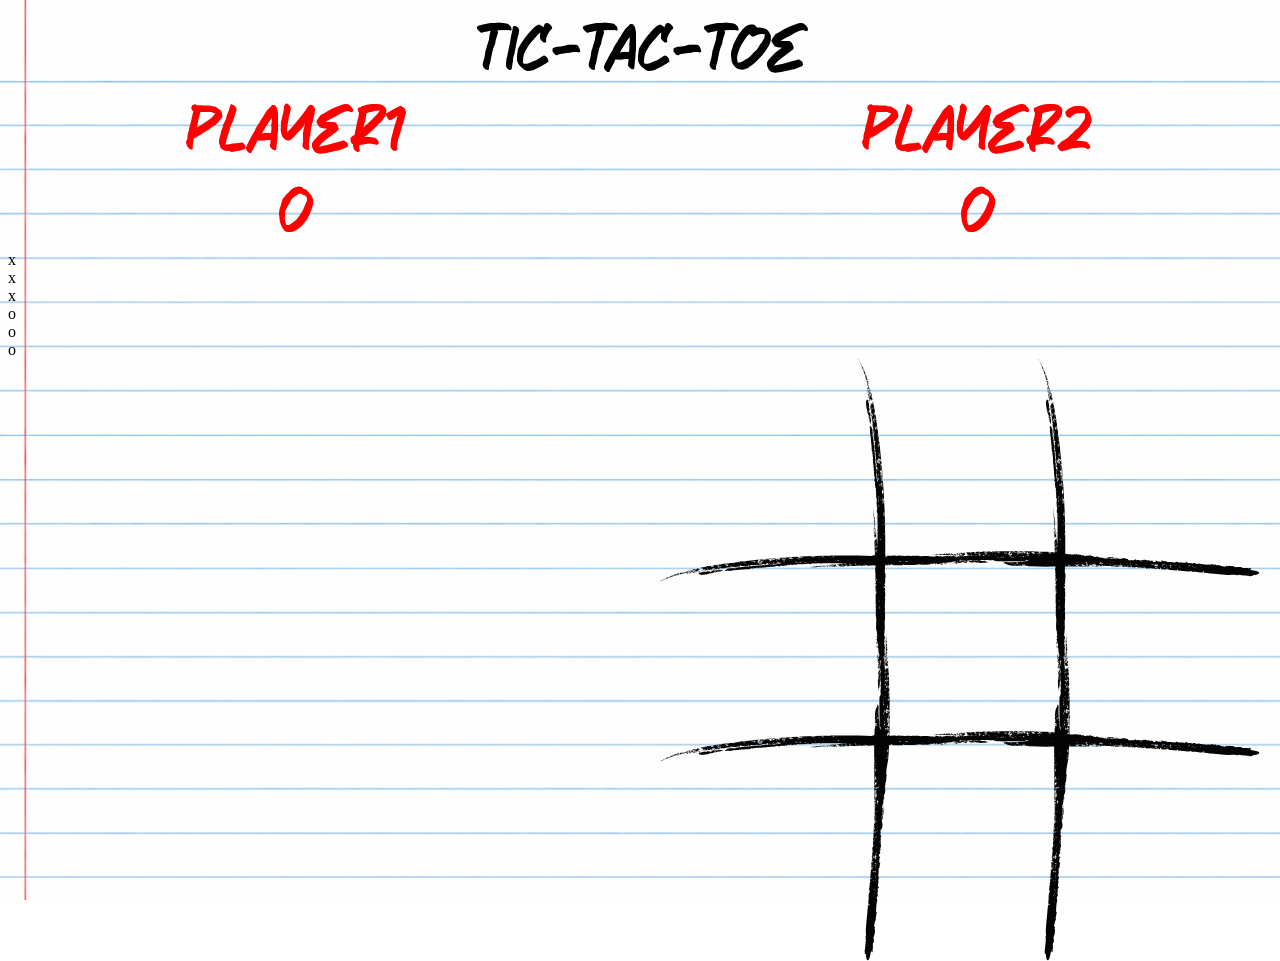
==== commit 51163d71: "Change board class to boardContainer" ====
--- a/index.html
+++ b/index.html
@@ -22,7 +22,7 @@
                 <div class="player-score">0</div>
             </div>
         </div>
-        <div class="board">
+        <div class="boardContainer">
             <div class="cell" data-index="0"></div>
             <div class="cell" data-index="1"></div>
             <div class="cell" data-index="2"></div>
--- a/style.css
+++ b/style.css
@@ -15,9 +15,9 @@
     font-display: swap;
 }
 :root {
-    --left-vertical: 840px;
-    --left-horizontal: 700px;
-    --top-horizontal: 250px;
+    --left-vertical: 850px;
+    --left-horizontal: 650px;
+    --top-horizontal: 300px;
 }
 body {
     background-image: url(./images/paper.png);
@@ -51,7 +51,7 @@
 .player-score {
     text-align: center;
 }
-.board {
+.boardContainer {
     position: relative;
 }
 .line {
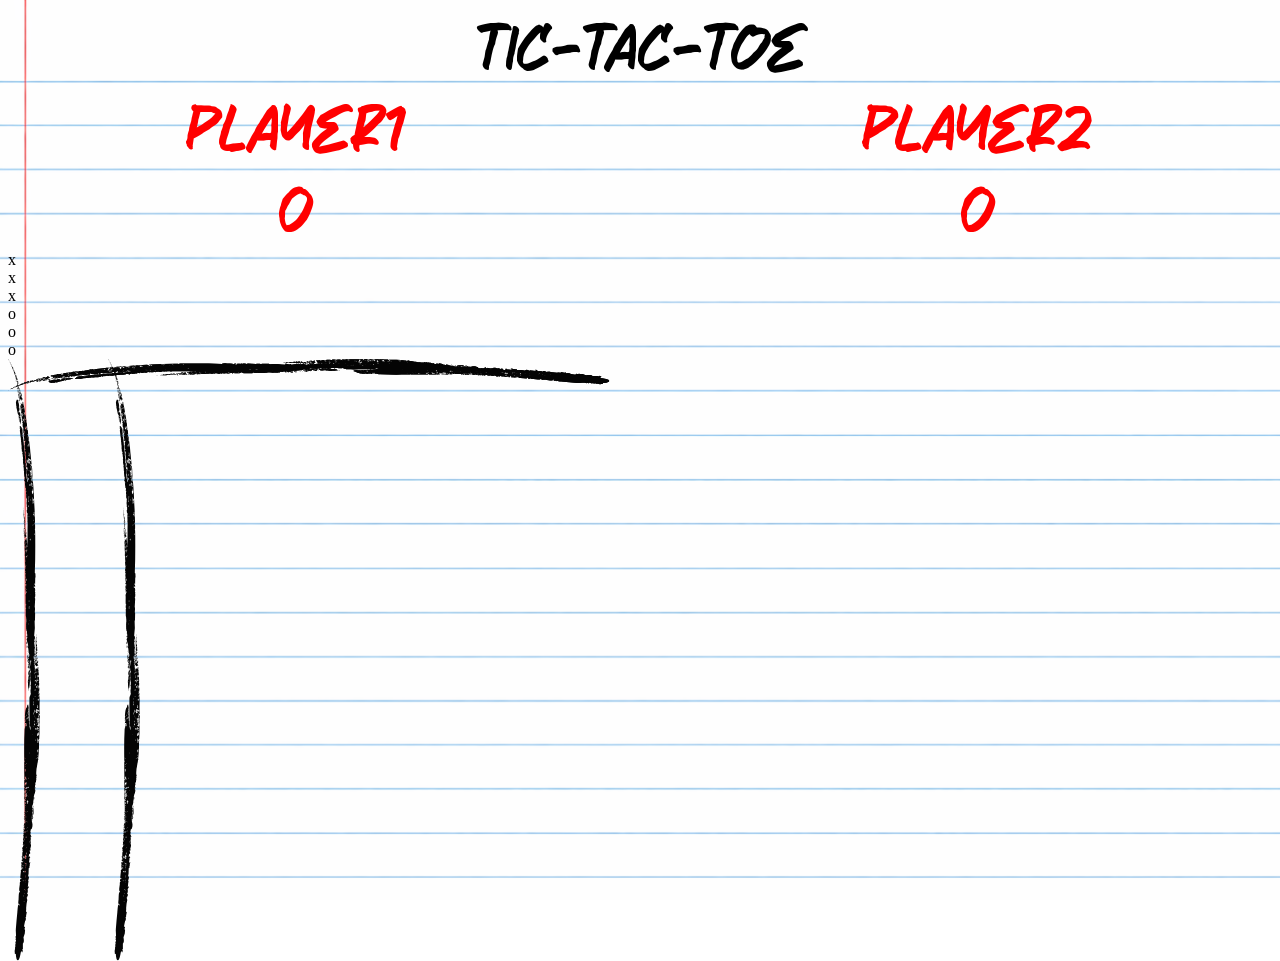
==== commit 3044f77e: "Wrap SVGs in a container and remove positioning" ====
--- a/index.html
+++ b/index.html
@@ -32,18 +32,20 @@
             <div class="cell" data-index="6"></div>
             <div class="cell" data-index="7"></div>
             <div class="cell" data-index="8"></div>
-            <svg class="line" id="line-0" width="32" height="602" viewBox="0 0 32 602" fill="none" xmlns="http://www.w3.org/2000/svg">
-            <path d="M15.8691 169.449C16.0123 170.694 15.6434 170.972 15.5804 169.957C15.5629 169.668 15.7553 169.293 15.8691 169.449ZM16.4933 178.258C16.5785 179.627 16.1225 178.919 16.1058 178.689C16.0357 177.728 16.4704 176.823 15.894 176.508C15.8352 175.91 16.0899 176.471 16.0967 176.099C16.1077 175.402 15.8222 174.759 15.7843 174.026C15.7828 173.977 15.7814 173.927 15.7799 173.877C15.8986 173.792 16.0208 173.591 16.1472 173.614C16.3244 174.395 16.4725 177.879 16.4933 178.258ZM16.1617 172.299C16.1314 172.642 15.9432 172.498 16.0657 173.147C15.9207 173.293 15.7659 172.662 15.7576 172.344C15.763 172.335 15.875 172.375 15.8744 172.299C15.8648 171.734 15.7103 170.901 16.0252 170.873C15.8691 171.426 16.1913 171.954 16.1617 172.299ZM15.8963 165.145C15.6739 165.005 15.6913 164.748 15.8055 164.355C15.8545 164.382 15.9043 164.39 15.9528 164.421C15.926 164.651 15.9136 164.905 15.8963 165.145ZM15.8835 163.673C15.6143 163.37 15.6891 161.728 15.8287 162.012C15.8537 162.558 15.869 163.113 15.8835 163.673ZM31.6244 356.365C32.0713 357.44 31.5558 361.305 31.5388 362.18C31.4623 366.209 31.5727 369.359 31.5037 373.081C31.4599 375.447 31.2804 377.631 31.2263 379.989C30.6714 380.49 30.12 381.001 29.5674 381.511C29.6174 381.177 29.6904 381.006 29.6975 380.622C29.7035 380.238 29.7947 379.32 29.5427 379.081C29.2803 379.421 29.2069 380.652 29.2023 381.028C29.1941 381.751 29.4494 381.298 29.5007 381.795C29.5516 382.295 29.195 383.117 29.3168 383.727C29.6037 385.156 29.8404 382.494 29.7917 382C30.3654 382.174 29.675 383.355 30.1191 383.828C30.2576 383.651 30.6025 382.918 30.5081 382.635C30.4118 382.355 30.0647 382.785 30.1718 382.188C30.4932 381.797 30.8314 381.36 31.1565 380.971C31.2286 381.568 31.0325 382.463 31.0331 382.993C31.0412 386.239 30.9709 389.471 30.872 392.659C30.6119 395.294 30.3392 397.963 30.0571 400.583C30.0737 400.555 30.092 400.529 30.1094 400.504C30.139 400.461 30.1681 400.419 30.1911 400.363C30.1882 400.361 30.1853 400.358 30.1824 400.356C30.2108 400.293 30.2295 400.195 30.2487 400.095C30.2751 399.958 30.3026 399.817 30.3565 399.754C30.3694 399.833 30.3823 399.911 30.3952 399.99C30.4145 400.163 30.4354 400.346 30.4558 400.522C30.3076 400.686 30.1593 400.85 30.0111 401.014C29.9221 401.838 29.8317 402.667 29.7408 403.501C29.7123 403.532 29.6828 403.572 29.6544 403.624C29.6318 403.665 29.6092 403.707 29.5866 403.748C29.5727 403.814 29.5587 403.88 29.5447 403.946C29.4727 404.29 29.4119 404.718 29.365 405.062C29.3524 405.155 29.3415 405.244 29.3306 405.325C29.2959 405.583 29.2685 405.786 29.2423 405.942C29.2389 405.963 29.2358 405.985 29.2323 406.006C29.2155 406.014 29.1988 406.027 29.1837 406.042C29.0723 406.161 29.0734 406.328 29.1298 406.498C29.137 406.516 29.1441 406.534 29.1512 406.551C29.1388 406.64 29.1265 406.727 29.1149 406.807C29.0719 407.102 29.0191 407.436 28.9402 407.832C28.894 408.064 28.8427 408.289 28.7873 408.532C28.787 408.534 28.7866 408.535 28.7863 408.537C28.7571 408.665 28.7266 408.799 28.695 408.941C28.6528 409.133 28.6092 409.339 28.5735 409.538C28.5398 409.725 28.502 409.969 28.4851 410.228C28.4489 410.785 28.3033 412.984 28.2189 414.042C28.1816 414.511 28.2695 414.976 28.4201 415.162C28.3892 415.429 28.3582 415.696 28.3273 415.963C28.344 415.978 28.3593 416.001 28.3707 416.033C28.3922 416.1 28.4044 416.216 28.4166 416.341C28.4396 416.579 28.4651 416.847 28.5698 416.87C28.5785 416.615 28.5871 416.36 28.5957 416.104C28.5967 416.087 28.5977 416.07 28.5988 416.054C28.6778 415.883 28.8808 416.803 28.7637 417.113C28.672 417.362 28.3641 417.271 28.187 417.172C28.1722 417.296 28.1573 417.42 28.1425 417.544C28.1672 417.58 28.1997 417.605 28.2333 417.631C28.2862 417.672 28.3441 417.716 28.3874 417.815C28.6102 418.308 28.3944 419.61 28.1079 419.065C28.0648 419.41 28.1276 419.459 28.204 419.515C28.285 419.575 28.3803 419.644 28.3782 420.09C28.3716 420.618 28.2911 420.828 28.2137 421.024C28.1726 421.128 28.1318 421.231 28.1048 421.375C28.0804 421.506 28.0683 421.735 28.054 421.993C28.0227 422.558 27.9825 423.266 27.7941 423.418C27.5853 423.593 27.5319 423.303 27.5022 423.047C27.4241 423.717 27.3465 424.385 27.2686 425.051C27.3239 425.057 27.3886 425.06 27.4637 425.063C27.4865 425.964 27.335 426.125 27.1607 425.97C27.0619 426.82 26.9623 427.688 26.8638 428.542C26.8932 428.722 26.9159 428.902 26.9308 429.048C27.0075 428.989 27.0163 428.795 27.0242 428.613C27.0308 428.459 27.0369 428.313 27.084 428.265C27.4608 427.911 27.8011 429.71 27.3083 429.372C27.1881 429.29 27.0498 429.197 26.9463 429.356C26.8705 429.476 26.8061 429.954 26.8312 430.131C26.8248 430.128 26.8183 430.125 26.8119 430.121C26.8133 430.134 26.826 430.157 26.8444 430.187C26.8685 430.224 26.8926 430.26 26.9167 430.297C26.9823 430.395 27.0614 430.515 27.1008 430.611C27.1446 430.726 27.1821 430.864 27.2193 431.005C27.6387 432.593 27.4494 431.371 27.0372 432.976C27.0075 433.102 27.007 433.243 27.0057 433.377C27.0046 433.495 27.0025 433.608 26.9823 433.696C26.9495 433.864 26.9071 434.011 26.865 434.158C26.786 434.434 26.709 434.701 26.7042 435.09C26.7052 435.101 26.719 435.08 26.7396 435.047C27.2456 434.246 26.585 435.654 26.5738 435.696C26.5636 435.735 26.5557 435.765 26.5474 435.767C26.468 435.776 26.4353 435.448 26.3971 435.066C26.3612 434.705 26.3207 434.294 26.2314 434.073C26.214 434.228 26.1967 434.383 26.1794 434.538C26.2191 434.696 26.2282 434.886 26.1873 435.095C26.1738 435.15 26.1437 435.142 26.1139 435.134C26.1132 435.134 26.1126 435.134 26.1119 435.134C26.0966 435.273 26.0813 435.412 26.066 435.551C26.0906 435.576 26.1163 435.576 26.121 435.576C26.1245 435.578 26.128 435.579 26.1316 435.581C26.1611 435.819 26.0757 436.801 25.9813 436.911C25.9585 436.941 25.9337 436.959 25.9085 436.965C25.8682 437.329 25.8281 437.692 25.788 438.055C25.8001 438.092 25.8078 438.129 25.8072 438.169C25.8104 438.255 25.7818 438.345 25.7457 438.434C25.7259 438.613 25.7066 438.793 25.6869 438.972C25.6931 438.974 25.6992 438.976 25.7053 438.978C25.7492 438.989 25.7953 439.002 25.8072 439.036C25.8289 438.086 25.9316 438.272 26.0473 438.48C26.1006 438.575 26.157 438.675 26.2087 438.671C26.2771 438.661 26.3027 438.483 26.3266 438.315C26.3567 438.104 26.3854 437.908 26.4948 438.076C26.3715 438.603 26.41 438.963 26.4493 439.325C26.5732 440.468 26.1629 440.646 26.2147 439.823C26.2256 439.65 26.2366 439.47 26.1949 439.339C26.1488 439.185 26.0369 439.141 25.9362 439.101C25.8881 439.083 25.8421 439.064 25.8072 439.036C25.8095 439.046 25.8118 439.056 25.8141 439.066C25.8215 439.1 25.8834 439.889 25.8773 439.966C25.8727 440.427 25.8384 440.411 25.7798 440.382C25.75 440.367 25.713 440.348 25.6712 440.388C25.6577 440.404 25.6466 440.462 25.635 440.519C25.6198 440.595 25.6036 440.671 25.5829 440.659C25.5593 440.653 25.5347 440.621 25.5111 440.58C25.4985 440.695 25.4858 440.81 25.4733 440.925C25.4991 440.99 25.519 441.051 25.5196 441.107C25.5173 441.133 25.4166 441.686 25.406 441.693C25.4041 441.694 25.399 441.689 25.3917 441.68C25.2669 442.854 25.1433 444.021 25.0224 445.183C25.0175 445.193 25.0127 445.202 25.0078 445.212C24.9993 445.228 24.9904 445.245 24.9818 445.262C24.9568 445.308 24.9319 445.354 24.907 445.4C24.8157 445.568 24.6792 445.817 24.5753 446.052C24.5012 446.22 24.4149 446.441 24.3489 446.706C24.2837 446.968 24.2089 447.397 24.2448 447.91C24.269 448.257 24.3237 448.59 24.4195 448.851C24.5429 449.192 24.6948 449.358 24.7845 449.418C24.8101 449.434 24.8363 449.443 24.8618 449.444C24.9164 449.528 24.9564 449.591 24.9602 449.596C25.035 449.906 24.9431 449.905 24.8735 449.904C24.8571 449.903 24.8418 449.903 24.8304 449.907C24.7929 449.926 24.6201 450.004 24.5288 450.039C24.4011 451.34 24.2767 452.634 24.1554 453.918C24.033 455.21 23.9286 456.53 23.8398 457.879C23.783 458.739 23.7326 459.599 23.689 460.457C23.7625 460.388 23.8352 460.354 23.9088 460.608C24.0097 460.968 23.7976 461.905 23.7643 462.046C23.7722 462.074 23.7905 462.103 23.8123 462.139C23.8632 462.223 23.9358 462.342 23.9558 462.554C24.0022 463.026 24.6517 465.3 24.4928 465.8C24.4809 466.231 24.4701 466.661 24.4606 467.09C24.4445 467.249 24.4307 467.401 24.4163 467.545C24.3852 467.59 24.3565 467.645 24.3308 467.71C24.0608 468.407 23.8212 469.758 23.4858 470.561C23.4149 470.343 23.3557 470.085 23.2906 469.851C23.1903 470.012 23.0892 470.175 22.9888 470.337C22.9496 470.304 22.9111 470.273 22.8719 470.243C22.7785 470.752 22.6849 471.258 22.5912 471.762C22.5958 471.762 22.6012 471.761 22.6059 471.761C22.628 471.944 22.5896 472.023 22.5346 472.07C22.4881 472.317 22.4415 472.564 22.3949 472.81C22.412 472.885 22.4297 472.968 22.4489 473.05C22.5593 473.112 22.6697 473.175 22.7801 473.238C22.709 473.368 22.6379 473.498 22.5668 473.627C22.6291 474.026 22.6331 474.413 22.4464 474.67C22.446 474.897 22.4455 475.124 22.4449 475.351C22.4668 475.491 22.4727 475.645 22.4635 475.796C22.4627 475.81 22.4617 475.823 22.4607 475.837C22.5871 476.088 23.379 476.876 23.4431 477.993C23.1562 477.944 22.8692 477.895 22.5822 477.847C22.6137 478.178 22.6451 478.507 22.6767 478.836C22.8545 478.929 23.0323 479.021 23.2101 479.114C23.0641 479.144 22.9182 479.174 22.7722 479.205C22.7638 479.829 22.7555 480.449 22.7473 481.064C22.7494 481.064 22.752 481.064 22.7541 481.065C22.7608 481.145 22.7553 481.201 22.7441 481.241C22.743 481.324 22.7419 481.408 22.7409 481.491C22.619 481.472 22.4972 481.452 22.3753 481.432C22.373 481.441 22.3695 481.45 22.3679 481.461C22.3432 481.637 22.3631 481.798 22.4002 481.971C22.4574 481.906 22.5143 481.846 22.5712 481.785C22.6554 482.634 22.7387 483.495 22.8227 484.337C22.7365 484.44 22.6502 484.543 22.564 484.645C22.5677 484.684 22.5692 484.722 22.567 484.756C22.5643 484.761 22.515 484.759 22.4658 484.765C22.4307 484.807 22.3955 484.849 22.3604 484.891C22.3597 484.907 22.3583 484.922 22.3579 484.939C22.5766 485.137 22.7954 485.335 23.0141 485.532C22.9977 485.999 22.9812 486.463 22.9649 486.925C22.9103 487.289 22.8552 487.616 22.8013 487.958C22.6191 488.543 22.437 489.122 22.2551 489.697C22.3491 489.772 22.4178 489.838 22.4661 489.901C22.425 490.121 22.4015 490.245 22.4015 490.245C22.4499 490.278 22.4984 490.31 22.5468 490.343C22.4859 490.619 22.3259 490.988 22.5297 491.738C22.2658 491.692 22.002 491.645 21.7382 491.599C21.7088 491.669 21.6658 491.749 21.6119 491.834C21.8533 492.607 22.0952 493.367 22.334 494.176C21.9215 494.501 21.5091 494.825 21.0967 495.146C20.9867 495.996 20.877 496.835 20.7675 497.664C20.7709 497.753 20.7726 497.844 20.7757 497.933C20.9495 497.674 21.1233 497.414 21.2971 497.153C21.6381 497.433 21.979 497.711 22.32 497.989C22.0099 498.46 21.697 498.979 21.3852 499.477C21.6892 502.043 20.1519 504.316 21.8653 503.529C21.8213 503.19 21.7766 502.862 21.7323 502.526C21.9541 502.973 22.1774 503.391 22.3974 503.863C22.1775 504.259 21.9576 504.653 21.7377 505.043C21.7928 505.55 21.8479 506.052 21.9031 506.55C21.6975 506.677 21.4919 506.804 21.2864 506.931C21.4459 507.342 21.6055 507.75 21.7651 508.156C21.4187 508.479 21.0719 508.807 20.7254 509.13C20.6692 511.152 20.6146 513.105 20.5527 515.124C19.63 518.004 20.812 516.742 20.9812 518.84C20.6985 519.796 20.4204 520.67 20.1338 521.659C20.294 522.029 20.4543 522.396 20.6147 522.761C20.4862 523.065 20.3578 523.366 20.2294 523.665C20.1001 525.079 19.9575 526.652 19.8236 528.066C20.1641 527.812 20.5046 527.556 20.8452 527.298C20.8891 527.575 20.933 527.849 20.9769 528.122C20.5334 528.813 20.0873 529.532 19.6432 530.215C19.7196 530.798 19.7985 531.342 19.873 531.939C19.7393 532.748 19.6061 533.539 19.4735 534.312C19.2357 534.325 18.998 534.339 18.7603 534.352C19.118 534.661 19.4745 534.985 19.8305 535.313C19.8057 536.492 19.7892 537.544 19.7595 538.737C19.6399 538.025 19.5167 537.35 19.3935 536.666C19.1897 537.232 18.9882 537.764 18.7813 538.356C18.8366 538.996 18.8923 539.625 18.9483 540.241C19.0829 540.437 19.2182 540.623 19.3516 540.832C19.0882 542.146 18.8298 543.368 18.5613 544.668C18.4233 546.174 18.2781 547.71 18.1242 549.277C18.5547 550.66 17.3148 552.943 18.8103 553.273C18.5621 554.5 18.3087 555.739 18.0495 556.989C18.1038 557.275 18.1584 557.557 18.2131 557.835C18.0006 557.951 17.7871 558.074 17.5735 558.198C17.6875 558.763 17.8045 559.295 17.9179 559.852C17.8194 560.608 17.7235 561.328 17.623 562.078C17.5129 561.831 17.403 561.58 17.2933 561.327C16.8603 563.406 16.4148 565.481 15.9728 567.539C16.3327 567.692 16.6929 567.841 17.0526 567.995C16.8513 568.766 16.6519 569.526 16.4549 570.285C16.4534 570.29 16.452 570.296 16.4505 570.302C16.6678 570.43 16.8852 570.557 17.1026 570.684C16.9894 571.966 16.8819 573.253 16.7809 574.538C16.3446 575.817 15.9148 577.098 15.4914 578.384C15.9284 580.078 16.2796 583.704 14.8824 584.421C14.878 586.517 14.8897 588.62 14.9146 590.718C14.6964 590.591 14.4782 590.465 14.2601 590.337C14.1827 590.516 14.1054 590.695 14.028 590.875C14.3517 591.05 14.6755 591.225 14.9993 591.399C14.7128 592.11 14.4276 592.823 14.1436 593.536C13.9659 593.258 13.7883 592.981 13.611 592.703C13.6237 592.403 13.6363 592.105 13.6493 591.806C13.3955 592.206 13.1422 592.606 12.8891 593.006C12.8845 592.988 12.8798 592.969 12.8751 592.95C12.5614 594.923 12.1654 596.618 11.7871 598.119C11.7551 598.239 11.7231 598.358 11.6912 598.478C11.1999 600.203 10.5468 600.931 10.0435 601.139C9.93091 601.186 9.81889 601.206 9.70867 601.2C9.70867 601.2 9.70867 601.2 9.70867 601.2C9.20875 601.171 8.74587 600.603 8.44034 599.496C8.41664 599.403 8.39294 599.309 8.36925 599.215C8.0079 597.67 7.87475 596.012 7.83559 594.456C7.74284 594.738 7.64525 595.008 7.53705 595.221C7.46578 595.045 7.40604 594.834 7.34076 594.646C7.24183 594.777 7.14258 594.914 7.04359 595.048C6.98335 595.007 6.92359 594.988 6.86169 594.932C6.90049 593.998 6.61547 592.739 6.64239 591.895C6.66727 591.125 7.00003 590.713 7.05188 590.123C7.10072 589.534 6.80508 587.613 7.39804 588.021C7.43066 587.923 7.46347 587.781 7.50332 587.688C6.8606 587.542 7.39387 586.818 7.35592 585.998C7.33692 585.612 6.86387 584.433 7.70914 585.507C7.72922 585.382 7.76675 585.334 7.7993 585.229C7.07239 584.104 7.37519 583.642 7.74364 582.452C7.94872 581.79 8.2494 580.433 7.58372 580.997C7.25148 580.267 7.94158 579.435 7.94529 578.937C7.94862 578.438 7.55181 579.081 7.56491 578.406C7.56642 578.294 7.65197 577.354 7.72696 577.079C7.80183 576.808 8.02376 577.158 8.03103 576.705C8.06619 574.735 7.70423 572.877 7.80744 570.817C7.83378 570.295 7.86159 569.791 7.89418 569.273C8.24734 563.77 8.85189 558.639 9.36021 553.015C9.46124 551.985 9.86507 546.698 10.1291 546.148C11.0662 544.139 11.0089 548.57 11.6069 545.623C9.61258 544.621 10.3843 542.933 10.5686 540.446C10.7052 538.617 10.645 535.651 11.0118 534.054C11.3972 532.425 11.5431 533.773 12.0615 532.814C11.259 532.084 11.1515 531.201 11.2014 529.852C11.2574 528.388 11.6267 526.947 11.7994 525.431C11.8574 524.924 11.725 524.163 11.8377 523.613C11.9801 522.902 12.4554 523.117 12.5573 522.677C12.6586 522.234 12.0674 522.582 12.0115 522.087C11.9856 521.872 12.0759 520.268 12.314 519.977C12.3701 519.905 12.5315 520.2 12.7026 520.152C12.7968 520.125 13.4942 520.185 13.4596 519.811C12.8619 519.438 12.2362 519.378 12.2689 518.2C12.3252 516.287 12.723 514.634 12.8951 512.607C12.9337 512.132 12.5393 511.107 13.1022 510.657C13.2668 510.528 13.864 510.642 13.8768 509.935C13.888 509.325 13.6206 509.212 13.4471 508.664C13.3816 508.455 13.6698 508.415 13.5248 508.016C13.3812 507.601 13.0264 507.066 13.7824 506.865C13.5598 506.802 13.3606 506.782 13.1485 506.734C13.1494 506.072 14.042 504.97 13.3454 505.13C13.3836 504.437 13.4219 503.733 13.4604 503.023C13.7115 502.914 13.9631 502.817 14.2153 502.712C14.4261 503.117 14.0706 503.775 14.5255 503.873C14.598 503.262 14.6697 502.669 14.7396 502.093C13.5052 502.18 12.9992 500.296 14.2574 500.779C14.4963 500.871 14.3626 499.636 14.2951 499.361C14.2272 499.09 13.7362 498.992 14.0817 498.457C14.2775 498.15 14.5841 497.979 14.2849 497.238C14.1218 497.669 13.9268 498.124 13.7475 498.588C13.8447 497.882 13.7209 497.052 14.0165 496.465C14.0901 496.323 14.2404 496.909 14.3605 496.644C14.4805 496.38 14.4832 495.256 13.9915 495.463C14.9567 494.996 14.1765 495.03 14.2134 493.921C14.2189 493.784 15.1736 492.69 14.7228 492.187C14.5625 492.002 13.9112 492.297 14.2296 491.458C14.4652 490.838 14.9694 491.518 15.3122 490.833C14.5754 491.121 14.2191 490 14.2368 489.346C14.2671 488.186 14.7118 488.38 14.9302 488.017C15.3245 487.349 14.7566 486.768 15.3258 486.431C15.3295 486.623 15.3649 486.799 15.3805 486.984C15.4726 486.584 15.5618 486.18 15.6539 485.776C15.3544 485.778 15.0526 485.783 14.7558 485.783C14.6935 485.089 15.0702 484.817 15.1744 484.241C15.189 484.16 14.9736 484.231 14.9749 484.148C14.9917 483.475 15.1175 483.264 14.7188 482.744C15.4718 482.758 15.0189 481.829 15.3849 481.175C15.4881 480.991 15.8796 480.903 15.054 480.88C15.3051 479.607 15.2888 478.624 15.9702 477.592C15.1293 477.944 15.1932 476.432 15.4622 475.549C15.4731 475.515 15.4953 475.481 15.5249 475.447C15.6948 475.264 16.1108 475.079 16.0471 474.664C15.7943 474.782 15.5044 474.916 15.2422 475.041C15.2112 474.06 15.9609 474.313 15.9197 473.474C15.9006 473.104 15.0368 473.297 15.4498 472.615C15.6872 472.224 16.7315 472.041 15.4753 471.831C15.4389 471.263 15.8333 471.633 15.9001 471.24C15.941 470.992 15.4851 470.693 15.5601 470.31C15.7064 469.579 16.6445 468.64 15.7198 468.562C15.6765 468.056 16.0489 468.436 16.0187 467.976C15.9783 467.36 15.4364 465.793 16.1797 465.562C16.1784 465.562 16.1772 465.561 16.1759 465.56C15.7748 465.036 15.9968 463.364 16.6226 463.801C16.4107 464.683 17.078 465.391 17.1065 464.501C17.1349 463.6 17.2265 463.364 17.4953 463.264C17.3842 462.802 17.1693 462.552 17.1557 461.935C17.1463 461.494 17.3051 460.886 17.3171 460.347C17.1985 460.343 17.0949 460.313 17.0382 460.183C16.893 459.848 17.2893 458.778 17.2996 458.416C17.2998 458.409 17.2993 458.402 17.2994 458.396C17.1842 458.321 16.9965 458.33 16.9303 457.954C16.9122 457.849 17.0953 457.605 17.2161 457.301C17.1829 457.034 17.1526 456.778 17.1583 456.527C17.1605 456.433 17.1726 456.33 17.1892 456.223C17.0625 455.718 16.8596 454.914 16.8684 454.562C16.8738 454.356 17.1204 453.955 17.1346 453.875C17.1758 453.6 16.8358 453.717 16.8168 453.476C16.6742 451.703 16.8358 449.512 16.7795 447.792C16.7257 446.162 16.6873 445.27 16.638 443.583C16.5926 442.016 16.0071 440.72 17.7623 441.957C17.9725 440.666 17.473 441.164 17.0512 440.957C16.8028 440.837 17.0209 440.507 16.9751 440.436C16.8176 440.207 16.6346 440.734 16.5184 440.55C16.0531 439.813 16.4767 436.534 16.4725 435.81C16.4542 432.467 16.2609 430.011 16.2274 426.933C16.2055 424.979 16.319 423.182 16.3015 421.246C16.836 420.677 17.3674 420.101 17.899 419.522C17.8597 419.81 17.7916 419.97 17.7962 420.285C17.8021 420.6 17.7393 421.372 17.9954 421.494C18.2455 421.142 18.2804 420.118 18.2733 419.809C18.2591 419.216 18.0208 419.661 17.9547 419.269C17.8891 418.876 18.2171 418.091 18.0769 417.639C17.7473 416.565 17.5968 418.789 17.6596 419.188C17.0869 419.216 17.734 418.036 17.2784 417.79C17.147 417.97 16.8291 418.676 16.9311 418.879C17.035 419.081 17.3651 418.624 17.2777 419.145C16.9718 419.559 16.6511 420.016 16.3413 420.429C16.2517 419.963 16.4186 419.171 16.401 418.738C16.2012 413.977 16.2413 409.27 16.2256 404.45C16.2241 404.006 16.2237 403.121 16.312 402.688C16.3818 402.351 16.7765 402.424 16.6638 402.107C16.6432 402.076 16.3946 402.227 16.3374 401.807C16.2274 401.011 16.2015 399.243 16.1996 398.347C16.1744 389.554 16.0321 380.944 16.5702 372.054C16.5988 371.588 16.6157 369.835 16.755 369.514C17.1734 368.557 17.7134 368.736 16.8722 368.181C16.832 367.666 17.2371 368.031 17.3517 367.794C17.3907 367.698 16.8132 367.09 17.0254 366.841C17.5147 366.275 17.5442 367.241 17.7634 367.59C18.0461 366.737 17.5885 365.864 17.5861 365.133C17.5853 364.926 18.0416 364.902 18.0572 364.858C18.2233 363.999 17.3264 364.074 16.9497 364.109C16.8978 364.543 16.8458 364.969 16.7977 365.4C16.6764 364.556 16.9496 363.932 17.0779 363.078C17.1077 362.874 16.6937 363.146 16.8559 362.682C17.1452 362.536 17.4528 362.397 17.7486 362.257C17.5067 361.159 17.3389 360.77 16.8642 362.132C16.8762 361.587 16.884 361.04 16.8984 360.493C17.1984 360.694 17.6794 360.415 17.4005 359.875C17.3333 359.751 17.0083 360.072 16.9146 359.913C16.8219 359.754 16.9141 358.577 16.9392 358.479C17.1806 357.58 17.8325 357.442 17.5018 356.664C17.5164 356.897 17.1585 357.924 16.9877 357.247C16.7982 356.492 17.2082 353.396 17.339 352.491C17.5636 350.948 17.7336 350.201 18.2184 348.876C18.3106 348.626 18.718 348.648 18.8805 348.16C19.0967 347.508 19.2345 346.322 19.5061 345.589C19.5919 345.738 19.6696 345.92 19.7506 346.083C19.8376 345.924 19.925 345.762 20.0119 345.6C20.0752 345.621 20.1356 345.623 20.2018 345.657C20.2431 346.579 20.638 347.71 20.6866 348.536C20.7303 349.289 20.4366 349.794 20.4393 350.38C20.4436 350.966 20.921 352.725 20.292 352.523C20.2689 352.629 20.2509 352.78 20.2201 352.882C20.8731 352.812 20.4133 353.682 20.533 354.459C20.5901 354.824 21.1817 355.802 20.233 355.048C20.2257 355.174 20.192 355.234 20.1703 355.346C21.0078 356.186 20.7546 356.73 20.5171 357.994C20.3848 358.701 20.2397 360.098 20.8364 359.334C21.2476 359.915 20.6587 360.943 20.7125 361.425C20.7672 361.906 21.0863 361.155 21.1525 361.803C21.164 361.915 21.191 362.84 21.15 363.125C21.1083 363.409 20.8475 363.151 20.8956 363.587C21.1013 365.475 21.6983 367.11 21.8751 369.095C21.9416 369.84 22.002 370.583 22.0578 371.322C22.4177 369.729 23.2312 368.562 21.6066 366.467C21.5394 365.131 21.4718 363.793 21.4039 362.455C21.4963 362.378 21.5886 362.301 21.681 362.224C21.6743 362.135 21.6681 362.053 21.6632 361.982C21.6276 361.449 21.5982 360.821 21.5746 360.142C21.5272 358.778 21.4939 357.011 21.4701 354.982C21.4224 350.911 21.414 345.621 21.4373 339.998C21.4373 339.964 21.4372 339.929 21.4372 339.895C21.4381 339.861 21.4391 339.827 21.44 339.794C21.445 339.622 21.4522 339.434 21.4621 339.253C21.4677 339.152 21.4883 338.756 21.5538 338.335C21.5716 338.22 21.6862 337.442 21.9961 336.91C22.0428 336.83 22.0937 336.759 22.1472 336.696C22.236 336.268 22.3247 335.84 22.4134 335.413C22.5429 335.42 22.6724 335.427 22.8019 335.434C22.7984 335.085 22.7966 334.738 22.7935 334.389C22.747 334.343 22.7004 334.298 22.6539 334.252C22.5947 333.159 22.5353 332.067 22.4756 330.976C22.5723 330.675 22.6689 330.374 22.7655 330.073C22.7633 329.063 22.764 328.087 22.7687 327.163C22.6167 327.113 22.4646 327.063 22.3126 327.013C22.469 326.524 22.6254 326.032 22.7818 325.54C22.7924 324.577 22.8096 323.689 22.8316 322.899C22.7718 322.922 22.7121 322.945 22.6524 322.967C22.4742 321.987 22.2959 321.008 22.1173 320.031C22.2552 319.633 22.3931 319.235 22.531 318.837C22.4189 318.529 22.3068 318.222 22.1947 317.913C22.176 316.582 22.157 315.253 22.1377 313.928C22.3843 313.605 22.6309 313.283 22.8775 312.961C22.8438 312.572 22.8101 312.184 22.7764 311.795C22.6234 312.102 22.4703 312.409 22.3173 312.717C22.2781 311.617 22.2386 310.524 22.199 309.424C21.9681 309.393 21.7371 309.363 21.5061 309.332C21.5417 309.657 21.5731 309.965 21.5746 310.245C21.5751 310.481 21.3037 310.419 21.2971 310.466C21.2027 311.414 21.7329 311.501 21.9555 311.534C21.9844 311.049 22.0128 310.574 22.0393 310.092C22.1148 311.079 21.9564 311.737 21.8838 312.689C21.867 312.916 22.1103 312.688 22.0159 313.189C21.8456 313.299 21.6638 313.396 21.4897 313.499C21.6367 314.803 21.7377 315.281 22.0134 313.814C22.0082 314.435 22.0055 315.059 21.9988 315.683C21.821 315.394 21.5382 315.618 21.7043 316.293C21.7436 316.451 21.935 316.147 21.9911 316.348C22.0467 316.549 21.9958 317.89 21.9814 317.992C21.8414 318.97 21.4584 319 21.6549 319.952C21.6471 319.679 21.854 318.583 21.9563 319.389C22.0704 320.288 21.8339 323.748 21.7577 324.762C21.6273 326.492 21.5292 327.308 21.2439 328.728C21.1898 328.997 20.948 328.887 20.8522 329.413C20.7249 330.115 20.6442 331.448 20.4837 332.234C20.4667 332.171 20.4525 332.098 20.4364 332.029C20.4203 331.271 20.4285 330.548 20.4755 329.918C19.9372 327.604 20.0156 324.958 19.967 324.111C19.9812 324.117 19.9969 324.125 20.0137 324.141C20.0271 324.025 20.0374 323.858 20.0554 323.747C19.8901 323.726 19.8482 323.546 19.8456 323.276C19.855 323.153 19.8672 322.998 19.8838 322.804C19.8761 322.813 19.8677 322.815 19.8602 322.823C19.8757 322.548 19.8922 322.236 19.8709 321.923C19.9333 321.686 19.981 321.44 20.0209 321.222C20.0286 321.236 20.037 321.251 20.0451 321.266C20.0491 321.122 20.0678 321.059 20.0803 320.935C20.0789 320.932 20.077 320.927 20.0755 320.924C20.0791 320.904 20.0833 320.885 20.0866 320.866C20.0967 320.811 20.1071 320.749 20.118 320.689C20.1785 320.358 20.2505 319.967 20.3055 319.602C20.364 319.212 20.3797 318.834 20.3702 318.272C20.3662 318.036 20.3578 317.746 20.3433 317.386C20.5886 317.927 21.0422 317.013 21.0255 315.461C20.8271 315.239 20.9436 315.827 20.8349 315.829C20.7257 315.826 20.8519 315.242 20.6505 315.454C20.5891 316.413 20.8197 315.969 20.862 316.699C20.7446 316.525 20.5256 316.71 20.4272 316.578C20.2722 316.372 20.3745 315.957 20.2731 315.871C20.2702 315.815 20.2663 315.759 20.2633 315.701C20.2749 315.27 20.2852 314.839 20.2941 314.41C20.1823 313.979 20.6965 312.363 20.9045 311.577C20.9161 311.624 20.9272 311.672 20.9389 311.719C20.9438 311.602 20.9495 311.485 20.9544 311.368C20.9673 311.312 20.9781 311.267 20.9835 311.23C21.0112 311.031 21.0823 310.918 21.1359 310.837C21.1571 310.872 21.1805 310.891 21.207 310.878C21.2246 310.296 21.2407 309.697 21.2574 309.083C21.2872 309.083 21.3162 309.102 21.345 309.132C21.3397 308.266 21.328 307.403 21.3082 306.548C21.2773 305.214 21.2278 303.893 21.1578 302.59C21.0886 301.31 21.0144 299.994 20.9365 298.704C20.8472 298.667 20.6805 298.584 20.6421 298.562C20.6309 298.558 20.6148 298.556 20.5982 298.555C20.5286 298.555 20.4357 298.554 20.5223 298.251C20.5252 298.247 20.568 298.186 20.6264 298.104C20.6522 298.104 20.68 298.097 20.7066 298.081C20.7985 298.025 20.956 297.866 21.0917 297.537C21.197 297.28 21.2644 296.942 21.3015 296.594C21.3564 296.079 21.2965 295.646 21.2409 295.382C21.1846 295.115 21.1063 294.891 21.0384 294.721C20.9432 294.484 20.8164 294.23 20.7313 294.061C20.7025 294.004 20.6769 293.953 20.6606 293.919C20.6528 293.903 20.6449 293.887 20.6373 293.871C20.6325 293.861 20.6276 293.851 20.6228 293.841C20.5434 292.684 20.4615 291.503 20.3766 290.343C20.369 290.352 20.3628 290.356 20.361 290.355C20.3494 290.341 20.2699 289.793 20.2683 289.765C20.2708 289.708 20.2917 289.645 20.3197 289.581C20.3111 289.465 20.3031 289.348 20.2945 289.233C20.2695 289.274 20.2429 289.305 20.219 289.311C20.1983 289.321 20.1852 289.244 20.1726 289.168C20.163 289.11 20.1529 289.051 20.1399 289.034C20.0998 288.994 20.0627 289.011 20.0325 289.025C19.973 289.053 19.9373 289.066 19.948 288.604C19.9453 288.52 20.033 287.741 20.0418 287.704C20.0444 287.695 20.047 287.685 20.0497 287.675C19.9551 287.719 19.8606 287.763 19.766 287.807C19.7184 287.84 19.6769 287.888 19.6513 287.965C19.6055 288.095 19.6104 288.276 19.6155 288.449C19.6244 288.753 19.633 289.036 19.3636 288.993C19.3093 288.568 19.3534 288.254 19.3974 287.943C19.4487 287.582 19.4998 287.224 19.3936 286.697C19.508 286.534 19.5298 286.729 19.553 286.94C19.5715 287.108 19.5921 287.286 19.6603 287.298C19.7117 287.303 19.7716 287.204 19.8279 287.11C19.9499 286.908 20.059 286.729 20.0497 287.675C20.0628 287.641 20.1085 287.63 20.1524 287.62C20.1589 287.618 20.1654 287.617 20.1719 287.615C20.1581 287.436 20.1437 287.254 20.1298 287.075C20.0968 286.986 20.0709 286.897 20.0769 286.811C20.0776 286.772 20.0865 286.733 20.0997 286.697C20.0714 286.336 20.043 285.975 20.0142 285.616C19.9896 285.609 19.9657 285.59 19.9441 285.561C19.8533 285.453 19.7989 284.461 19.8359 284.227C19.8388 284.225 19.8417 284.224 19.8447 284.222C19.8447 284.222 19.8743 284.226 19.9023 284.199C19.8914 284.06 19.8804 283.921 19.8694 283.782C19.8688 283.783 19.8681 283.784 19.8675 283.785C19.8373 283.791 19.806 283.797 19.7943 283.74C19.76 283.532 19.7759 283.345 19.8204 283.19C19.8078 283.036 19.7953 282.879 19.7827 282.726C19.6866 282.941 19.6326 283.347 19.5855 283.705C19.5356 284.083 19.4931 284.408 19.4144 284.397C19.406 284.396 19.3975 284.365 19.3883 284.325C19.3554 284.182 19.2946 283.922 19.0423 284.41C18.9479 283.177 19.1577 283.531 19.2437 283.676C19.2632 283.709 19.2764 283.731 19.2778 283.72C19.2851 283.333 19.2163 283.066 19.1457 282.791C19.1082 282.644 19.0702 282.494 19.0426 282.324C19.0252 282.234 19.0274 282.12 19.0298 282.001C19.0326 281.866 19.0355 281.724 19.0095 281.596C18.9864 281.493 18.8679 281.218 18.7525 280.954C18.6275 280.667 18.5049 280.389 18.5119 280.342C18.6942 280.264 18.7918 279.936 18.8859 279.618C18.9272 279.479 18.9688 279.343 19.0159 279.23C19.0581 279.136 19.1416 279.021 19.21 278.926C19.2349 278.889 19.2597 278.853 19.2845 278.816C19.3038 278.787 19.3161 278.763 19.3179 278.75C19.3121 278.754 19.3062 278.758 19.3003 278.762C19.3302 278.586 19.2789 278.112 19.2066 277.992C19.1324 277.872 19.0349 277.891 18.9391 277.941C18.8788 277.977 18.8185 278.014 18.7582 278.05C18.6773 278.091 18.6144 278.09 18.5934 277.945C18.4953 277.263 18.8886 276.691 19.0989 276.901C19.145 276.95 19.1475 277.099 19.1498 277.254C19.1526 277.437 19.1563 277.629 19.2308 277.689C19.2499 277.547 19.2777 277.362 19.3121 277.183C19.238 276.321 19.1624 275.464 19.0868 274.609C18.9084 274.761 18.7624 274.592 18.8096 273.687C18.8844 273.686 18.9496 273.685 19.0049 273.68C18.945 273.009 18.8853 272.337 18.8247 271.67C18.7883 271.924 18.7265 272.214 18.5221 272.033C18.3381 271.876 18.3171 271.172 18.3005 270.614C18.2928 270.358 18.2856 270.133 18.2646 270.003C18.2413 269.862 18.204 269.755 18.1657 269.65C18.1489 269.603 18.1322 269.554 18.1161 269.503C18.105 269.136 18.0909 268.739 18.0735 268.325C18.1109 268.211 18.1633 268.171 18.2115 268.138C18.2895 268.084 18.3553 268.037 18.3207 267.691C18.2059 267.896 18.1083 267.831 18.0444 267.647C18.0301 267.322 18.0155 266.992 18.0013 266.661C18.0182 266.577 18.0412 266.498 18.071 266.435C18.1168 266.336 18.1766 266.293 18.2305 266.253C18.2645 266.228 18.297 266.203 18.3225 266.168C18.311 266.044 18.2995 265.92 18.2879 265.795C18.1994 265.842 18.0788 265.884 17.9694 265.887C17.9638 265.742 17.9586 265.598 17.9536 265.455C18.0262 265.38 18.055 265.158 18.0794 264.957C18.0944 264.833 18.1076 264.715 18.1307 264.648C18.1426 264.617 18.1589 264.597 18.1757 264.582C18.1511 264.316 18.1264 264.051 18.1018 263.786C18.2568 263.606 18.3555 263.144 18.3291 262.681C18.309 262.337 18.2878 261.837 18.2637 261.331C18.3263 261.3 18.3957 261.202 18.4705 260.822C18.3735 260.691 18.2905 260.55 18.2191 260.4C18.188 259.719 18.16 259.118 18.1489 258.862C18.1376 258.601 18.1051 258.356 18.0755 258.167C18.0442 257.968 18.005 257.762 17.9669 257.571C17.9385 257.428 17.9108 257.292 17.8844 257.163C17.8844 257.162 17.8844 257.16 17.8844 257.159C17.8368 256.927 17.792 256.712 17.7523 256.494C17.7548 255.203 17.8291 253.829 17.8317 252.453C17.833 251.857 17.7076 251.069 17.7378 250.389C17.7756 249.542 18.0677 249.707 18.0992 249.188C18.1303 248.669 17.8053 249.167 17.7412 248.62C17.7121 248.386 17.6659 246.57 17.7868 246.168C17.8154 246.075 17.929 246.393 18.026 246.305C18.0817 246.257 18.4901 246.199 18.4462 245.77C18.073 245.444 17.7034 245.472 17.6493 244.125C17.5646 242.016 17.6935 239.951 17.6724 237.665C17.6673 237.155 17.3729 236.002 17.6758 235.409C17.7646 235.234 18.1212 235.266 18.0862 234.464C18.0561 233.756 17.8925 233.673 17.7582 233.079C17.7073 232.854 17.874 232.758 17.7652 232.335C17.6567 231.91 17.4173 231.319 17.8483 230.966C17.7142 230.931 17.5963 230.939 17.4694 230.92C17.4309 230.151 17.8874 228.774 17.489 229.069C17.4826 228.8 17.4762 228.531 17.4698 228.264C17.4576 227.731 17.4453 227.202 17.4329 226.676C17.5736 226.511 17.7151 226.349 17.8565 226.184C18.0046 226.636 17.8347 227.415 18.1071 227.457C18.114 226.758 18.1208 226.055 18.1274 225.374C17.4093 225.674 17.0007 223.613 17.7664 223.957C17.9113 224.017 17.7591 222.658 17.7033 222.372C17.6474 222.088 17.3551 222.054 17.5256 221.39C17.6221 221.013 17.7912 220.761 17.5709 219.944C17.5016 220.473 17.4152 221.043 17.3375 221.592C17.3531 220.798 17.2294 219.805 17.3673 219.094C17.4018 218.918 17.5244 219.566 17.5787 219.241C17.6328 218.912 17.5667 217.644 17.2914 217.959C17.8282 217.279 17.3746 217.436 17.3289 216.213C17.323 216.05 17.8157 214.67 17.52 214.14C17.4146 213.953 17.0516 214.397 17.1861 213.375C17.2855 212.626 17.623 213.319 17.781 212.482C17.3676 212.929 17.0887 211.714 17.0585 210.992C17.004 209.689 17.276 209.818 17.3812 209.377C17.5704 208.571 17.2007 207.976 17.5123 207.496C17.5268 207.717 17.5595 207.916 17.5805 208.129C17.6086 207.647 17.6354 207.171 17.6634 206.698C17.4881 206.749 17.311 206.801 17.1372 206.85C17.0562 206.068 17.2599 205.72 17.2834 205.044C17.286 204.949 17.165 205.067 17.1607 204.97C17.127 204.191 17.186 203.934 16.919 203.413C17.3602 203.297 17.0363 202.355 17.2072 201.542C17.2555 201.315 17.4772 201.154 16.9933 201.261C17.0556 199.806 16.9789 198.606 17.3077 197.353C16.8402 197.88 16.7758 196.186 16.8728 195.183C16.899 194.904 17.2299 194.602 17.1517 194.043C17.0123 194.223 16.852 194.427 16.7077 194.619C16.6209 193.474 17.0767 193.645 16.9939 192.69C16.9568 192.273 16.4659 192.629 16.6587 191.795C16.7697 191.317 17.3676 190.948 16.6191 190.916C16.5579 190.282 16.8143 190.631 16.8255 190.169C16.8316 189.879 16.5445 189.611 16.5612 189.167C16.5952 188.319 17.0761 187.119 16.5298 187.173C16.4685 186.608 16.7126 186.98 16.6619 186.467C16.5937 185.754 16.163 184.035 16.5805 183.666C16.5798 183.665 16.5791 183.664 16.5784 183.664C16.306 183.14 16.3118 181.234 16.709 181.619C16.6507 182.668 17.0912 183.318 17.0427 182.335C16.9609 180.664 17.1072 180.967 17.5986 180.565C17.6693 180.506 17.6931 180.034 17.7894 180.129C17.8858 180.221 18.0105 181.234 18.1987 180.659C18.2334 180.548 18.0616 180.032 18.2689 179.92C18.2167 179.818 18.166 179.768 18.1147 179.687C18.5386 178.763 18.6919 178.661 18.7992 180.359C18.6994 180.317 18.5981 180.275 18.4982 180.231C18.628 180.47 18.7536 180.675 18.8853 180.941C18.9285 182.834 19.3812 185.306 19.2927 186.997C19.215 188.45 19.0975 186.457 19.0786 186.427C18.8754 186.069 18.8084 186.731 18.6814 186.747C18.5543 186.76 18.3401 185.953 18.4212 186.68C18.4334 186.776 18.8445 187.738 18.8979 187.773C19.1733 187.929 19.2816 187.719 19.3687 187.93C19.4362 183.197 19.5022 179.414 19.5247 175.671C19.5288 174.711 19.531 173.729 19.5317 172.744C19.527 169.274 19.6 166.554 19.6689 164.377C19.573 163.711 19.4737 162.979 19.3754 162.296C19.4232 162.065 19.4711 161.835 19.5189 161.606C19.472 160.435 19.4178 159.164 19.3651 157.989C19.4469 157.933 19.5286 157.877 19.6103 157.822C18.7127 155.806 20.4463 155.179 18.9552 153.478C18.8694 152.742 18.7838 152.031 18.6948 151.281C18.8794 151.105 19.0639 150.93 19.2484 150.754C19.1918 150.689 19.1352 150.625 19.0786 150.56C19.1083 149.912 19.138 149.279 19.165 148.617C18.9892 148.142 18.8131 147.671 18.6368 147.205C19.2047 146.822 18.0971 143.089 18.6558 143.788C18.6058 143.241 18.5554 142.698 18.5048 142.16C18.5911 142.283 18.6774 142.406 18.7637 142.529C18.8124 142.441 18.861 142.354 18.9097 142.266C18.7851 141.877 18.6596 141.478 18.5338 141.081C19.366 140.433 18.6318 139.811 18.5487 139.537C18.4179 139.089 18.3324 138.238 18.3099 138.186C18.2726 138.107 18.1005 138.897 17.9147 138.257C18.0299 137.902 18.145 137.547 18.26 137.193C18.1775 137.16 18.0949 137.127 18.0124 137.094C18.0413 136.854 18.0701 136.612 18.0988 136.371C18.1897 136.369 18.2806 136.366 18.3716 136.364C18.3929 136.222 18.4143 136.081 18.4356 135.94C18.3496 135.866 18.2636 135.793 18.1776 135.72C18.0936 135.124 18.0092 134.53 17.924 133.93C18.0282 133.474 18.1321 133.018 18.236 132.564C18.2017 132.333 18.1672 132.099 18.1327 131.867C17.9693 131.829 17.8059 131.791 17.6425 131.754C17.7872 131.109 17.9317 130.465 18.0758 129.82C18.0094 129.476 17.943 129.132 17.8765 128.789C17.8014 128.876 17.7263 128.964 17.6512 129.052C17.7115 129.173 17.7717 129.294 17.832 129.415C17.7656 129.446 17.6992 129.477 17.6328 129.508C17.4863 128.976 17.3397 128.445 17.1929 127.912C17.2498 127.686 17.3066 127.461 17.3634 127.235C17.2864 127.069 17.2094 126.904 17.1324 126.739C17.0573 126.008 16.9823 125.277 16.9075 124.548C17.0284 124.358 17.1492 124.167 17.2701 123.977C17.2326 123.763 17.195 123.549 17.1575 123.334C17.0876 123.513 17.0176 123.691 16.9477 123.869C16.8718 123.257 16.7972 122.657 16.722 122.049C16.5466 122.04 16.3713 122.032 16.1959 122.024C16.2059 121.751 16.2159 121.477 16.2259 121.202C16.3204 121.179 16.4149 121.156 16.5093 121.133C16.5717 120.275 16.6347 119.42 16.6974 118.55C16.7171 118.289 16.7366 118.027 16.756 117.765C16.5688 117.736 16.3816 117.706 16.1944 117.677C16.36 116.152 15.9862 114.626 15.9405 113.274C15.9215 112.706 16.3508 111.926 15.8646 112.078C15.8237 110.974 15.782 109.88 15.7377 108.777C15.617 108.468 15.4965 108.162 15.3757 107.856C15.4743 107.369 15.5726 106.882 15.6705 106.394C15.2365 105.716 14.6537 102.087 15.2075 102.139C15.0015 101.336 15.1224 101.388 14.8393 100.419C14.9229 100.175 15.0065 99.9301 15.0899 99.6853C15.0696 99.2684 15.049 98.8514 15.0282 98.4342C14.8779 97.8915 14.7275 97.351 14.5765 96.8093C14.7093 96.4225 14.8418 96.0354 14.9742 95.6481C14.8393 95.6432 14.7043 95.6384 14.5693 95.6336C14.4931 95.3128 14.4168 94.9924 14.3403 94.6719C13.5862 93.8576 15.6049 94.7222 14.5332 92.0331C14.5661 92.4529 14.5987 92.8728 14.6311 93.2924C14.4835 93.4707 14.3359 93.6489 14.1883 93.827C14.0617 93.2503 13.9348 92.6737 13.8074 92.097C13.818 91.6799 13.8284 91.2628 13.8386 90.8458C13.7542 90.5072 13.6697 90.1687 13.585 89.8297C13.5937 88.9049 13.6017 87.9835 13.6082 87.0579C13.4739 86.1993 13.3392 85.3459 13.2028 84.4868C13.2896 84.3208 13.3763 84.1549 13.4631 83.9889C13.2955 83.6241 13.1277 83.2597 12.9599 82.8959C12.9636 82.7425 12.9674 82.5896 12.9711 82.4358C13.057 82.3814 13.143 82.327 13.2289 82.2725C13.0994 81.5905 12.9694 80.91 12.8389 80.2312C12.8658 79.7445 12.8917 79.252 12.9177 78.7635C12.8394 78.7918 12.761 78.8201 12.6827 78.8484C12.4376 76.6451 12.1842 74.4289 11.9255 72.2291C11.9258 72.2236 11.9261 72.2182 11.9264 72.2127C12.1524 71.9469 11.4423 70.8615 12.2557 70.903C12.169 70.8436 12.0823 70.7843 11.9956 70.7249C12.0131 70.4819 12.0306 70.2391 12.048 69.9967C12.142 70.0004 12.2359 70.0041 12.3299 70.0078C12.3115 69.8283 12.293 69.6479 12.2743 69.4665C12.157 69.4649 12.0397 69.4632 11.9223 69.4616C11.8714 69.6741 11.8204 69.8857 11.7691 70.0959C11.7467 69.5886 11.7229 69.0722 11.6995 68.5629C11.7861 68.6229 11.8727 68.683 11.9593 68.7431C12.0941 68.0666 10.9188 66.2415 12.9273 67.4819C12.8957 67.841 12.864 68.201 12.8322 68.5616C12.9712 68.3465 13.1101 68.1316 13.249 67.9168C13.3889 67.9515 13.5288 67.9863 13.6687 68.0211C13.6214 68.351 13.574 68.6816 13.5266 69.0127C13.6365 69.1654 13.7465 69.3183 13.8565 69.4715C13.8974 69.35 13.9384 69.2285 13.9793 69.1072C14.0796 69.2903 14.1801 69.4759 14.2801 69.657C14.3838 70.2909 14.4873 70.9275 14.5904 71.5665C14.5468 71.6842 14.5031 71.8019 14.4595 71.9197C14.5666 73.0231 14.6737 74.1407 14.7774 75.2451C14.6588 75.1243 14.5401 75.0037 14.4215 74.8831C14.453 75.1749 14.4845 75.467 14.5158 75.7595C14.6204 75.8428 14.725 75.9261 14.8296 76.0095C14.8901 76.2974 14.9506 76.5857 15.011 76.8743C14.8216 76.8384 14.6322 76.8026 14.4428 76.7669C14.2804 76.4998 14.1178 76.2332 13.9552 75.967C13.9242 76.2059 13.893 76.4451 13.8618 76.6844C14.0014 76.7113 14.1409 76.7382 14.2804 76.7651C14.3095 77.1019 14.338 77.4356 14.3665 77.7704C14.4462 77.5987 14.5257 77.427 14.6053 77.2554C14.7254 77.3236 14.8454 77.3919 14.9655 77.4603C15.069 77.9255 15.1723 78.3918 15.2754 78.8589C15.1997 78.9186 15.124 78.9784 15.0483 79.0381C15.1844 79.3748 15.3205 79.7121 15.4561 80.0472C15.4203 80.2238 15.3844 80.4005 15.3485 80.5773C15.4086 80.6476 15.4687 80.7178 15.5288 80.7881C15.5646 81.1867 15.6003 81.5858 15.6357 81.9853C15.5744 82.2402 15.5126 82.4925 15.4509 82.7461C15.558 82.986 15.6651 83.2261 15.7721 83.4664C15.8531 84.9683 15.9306 86.4656 16.0056 87.9662C16.5916 88.9267 16.1149 91.3472 16.566 91.1603C16.6824 92.4332 16.7967 93.7061 16.909 94.979C16.8601 95.2389 16.8111 95.4991 16.762 95.759C16.9366 97.0264 17.1092 98.294 17.2797 99.562C17.2908 101.161 17.2984 102.758 17.303 104.359C17.4524 104.184 17.6017 104.008 17.7511 103.832C17.7874 104.333 17.8234 104.833 17.859 105.332C17.7698 105.642 17.6808 105.954 17.5915 106.264C17.7179 106.539 17.8442 106.813 17.9704 107.087C17.1753 107.543 18.2366 108.456 18.0739 109.769C18.8501 110.383 17.7251 111.508 18.5413 112.258C18.4591 112.225 18.3769 112.192 18.2946 112.159C18.3116 112.429 18.3285 112.699 18.3452 112.968C18.4849 113.513 18.6251 114.067 18.7642 114.614C18.658 114.641 18.5517 114.667 18.4455 114.694C18.4459 114.934 18.4462 115.173 18.4464 115.412C18.3457 115.289 18.2451 115.167 18.1444 115.044C18.1328 115.254 18.1211 115.464 18.1094 115.674C18.2822 116.411 18.4545 117.153 18.6255 117.888C18.5654 118.063 18.5054 118.237 18.4452 118.411C18.4367 118.436 18.4281 118.461 18.4195 118.487C18.5076 118.584 18.5957 118.681 18.6838 118.778C18.6532 119.229 18.6225 119.677 18.5919 120.123C18.6708 120.084 18.7496 120.046 18.8285 120.007C18.8174 119.808 18.8062 119.609 18.7951 119.41C18.8758 119.414 18.9565 119.418 19.0371 119.423C19.0748 120.09 19.1118 120.745 19.1505 121.417C19.2007 121.359 19.2508 121.301 19.3009 121.243C19.334 121.81 19.3671 122.374 19.4001 122.936C19.4054 122.924 19.4099 122.909 19.4156 122.898C19.5319 122.668 20.0526 122.794 19.9451 121.633C19.8529 120.631 19.6103 120.48 19.3757 119.613C19.2871 119.283 19.522 119.191 19.3367 118.563C19.3163 118.493 19.2935 118.42 19.2698 118.345C19.0783 117.745 18.8278 116.993 19.3629 116.634C19.1659 116.552 18.996 116.539 18.8104 116.481C18.701 115.375 19.2629 113.491 18.7066 113.822C18.6216 112.685 18.5349 111.55 18.4462 110.414C18.6378 110.214 18.8295 110.015 19.022 109.815C19.2722 110.487 19.0837 111.547 19.4816 111.669C19.4393 110.687 19.3976 109.701 19.3534 108.729C18.3347 108.994 17.5758 105.952 18.7161 106.617C18.9316 106.737 18.5983 104.736 18.4927 104.306C18.3873 103.877 17.9585 103.769 18.1517 102.877C18.2607 102.37 18.4863 102.057 18.0961 100.851C18.0408 101.587 17.9633 102.367 17.8957 103.116C17.8532 102.013 17.5883 100.582 17.7269 99.5994C17.7615 99.3552 17.9964 100.307 18.047 99.8547C18.0978 99.4031 17.8893 97.5658 17.517 97.9577C18.2363 97.0944 17.5899 97.2246 17.4103 95.4324C17.3886 95.2045 17.9811 93.3784 17.5001 92.5623C17.3291 92.2751 16.844 92.8308 16.9441 91.4053C17.0178 90.3564 17.5747 91.4206 17.7249 90.2546C17.1659 90.8092 16.6441 89.0057 16.528 87.9471C16.3212 86.0701 16.7315 86.3402 16.8416 85.735C17.0395 84.6426 16.4398 83.715 16.8449 83.0946C16.8885 83.4135 16.9554 83.7005 17.0073 84.0079C17.0002 83.3281 16.9899 82.6507 16.982 81.9754C16.7321 82.0127 16.4812 82.0555 16.2332 82.0898C16.0346 80.9506 16.292 80.4644 16.2574 79.5164C16.2524 79.3826 16.0877 79.5231 16.0715 79.3867C15.9427 78.2906 16.0021 77.9386 15.5586 77.1508C16.1904 77.0781 15.6168 75.6687 15.7778 74.5366C15.8238 74.2197 16.1295 74.0301 15.4352 74.09C15.361 71.9455 15.1274 70.3474 15.4635 68.5959C14.8401 69.2631 14.5516 66.818 14.5739 65.3828C14.5804 64.999 15.0329 64.6525 14.8532 63.8453C14.6703 64.0719 14.4602 64.3307 14.2711 64.5712C14.0109 62.9414 14.6966 63.2696 14.4618 61.897C14.3569 61.2898 13.6818 61.7115 13.8625 60.5457C13.9664 59.8791 14.7948 59.4531 13.6951 59.2645C13.5268 58.3437 13.9469 58.8992 13.9065 58.2512C13.8804 57.8449 13.4279 57.4275 13.3966 56.796C13.3411 55.6068 13.8889 53.9658 13.096 53.943C12.931 53.1141 13.3382 53.6959 13.1961 52.9461C13.0049 51.9265 12.144 49.4355 12.7035 48.9703C12.7022 48.9705 12.7009 48.9707 12.6996 48.9709C12.2289 48.1713 11.9682 45.4498 12.6069 46.0708C12.6642 47.5058 13.4089 48.5819 13.1958 47.1312C12.8446 44.7716 13.0973 45.215 13.7625 44.7292C13.8578 44.6569 13.8249 43.99 13.9797 44.1385C14.1346 44.2827 14.4632 45.7449 14.6573 44.9594C14.6933 44.8075 14.3646 44.0443 14.6528 43.9193C14.5617 43.7675 14.4809 43.6881 14.3934 43.5614C14.8755 42.2867 15.091 42.1899 15.4953 44.6319C15.3424 44.555 15.1882 44.4776 15.0349 44.3983C15.2601 44.7588 15.4736 45.0714 15.7052 45.4738C16.0351 48.1418 17.0343 51.798 17.1187 54.183C17.1936 56.2674 16.7658 53.3852 16.7306 53.3167C16.3847 52.756 16.3751 53.7092 16.191 53.7097C16.0066 53.7059 15.5853 52.4904 15.8012 53.5645C15.8314 53.7058 16.5567 55.1715 16.6406 55.2301C17.3112 55.6673 17.2501 54.7003 17.7076 56.9547C17.8695 57.7502 18.2275 60.0879 18.3683 60.9725C18.5245 61.9527 18.3137 62.7726 18.4223 63.3539C18.5308 63.9329 18.6593 63.3599 18.7789 64.0443C19.0143 65.3899 19.0579 67.3792 19.2172 68.6351C19.3979 70.0532 19.7524 70.4296 19.9212 71.8037C20.0377 72.7534 19.9587 74.069 20.1793 75.1286C20.0447 75.4015 19.3681 74.9886 19.4914 75.6987C19.6425 76.5647 19.8787 75.3067 20.1135 75.7209C20.3124 76.5938 19.9612 75.9975 19.956 76.0284C19.8863 76.4766 20.0522 77.2002 20.0509 77.7423C20.1376 77.3744 20.2134 77.0173 20.2985 76.6265C20.2584 78.1072 20.6134 77.3143 20.836 78.471C20.8933 78.7762 20.5045 79.5193 20.7509 80.5643C20.8102 80.8146 21.3898 83.264 21.4584 84.0717C21.4875 84.4165 21.3341 84.9981 21.3358 85.1211C21.3445 85.5628 21.6254 85.4863 21.6811 85.8923C22.0937 88.8996 22.2776 92.3827 22.5766 95.2621C22.8603 97.9982 23.0184 99.4898 23.2866 102.281C23.5341 104.873 24.2057 107.194 22.5161 104.52C22.4965 106.537 22.8689 105.928 23.2633 106.424C23.4961 106.719 23.3471 107.183 23.3952 107.318C23.5619 107.764 23.6554 106.953 23.78 107.302C24.2842 108.715 24.3018 113.985 24.3808 115.164C24.4477 116.117 24.5153 117.037 24.5822 117.922C24.898 122.101 25.2558 125.694 25.5481 129.832C25.7737 133.025 25.862 136 26.055 139.184C25.6434 139.9 25.2352 140.633 24.8254 141.371C24.8343 140.913 24.8774 140.675 24.8452 140.157C24.8121 139.638 24.7962 138.397 24.5617 138.091C24.3788 138.578 24.4401 140.232 24.4734 140.746C24.5381 141.73 24.7073 141.094 24.7981 141.76C24.8882 142.421 24.6705 143.581 24.8271 144.382C25.1978 146.294 25.1508 142.675 25.0604 142.011C25.5536 142.194 25.0932 143.871 25.5048 144.461C25.6042 144.216 25.8229 143.191 25.7171 142.812C25.6103 142.438 25.3623 143.049 25.3942 142.235C25.6243 141.683 25.8641 141.071 26.0957 140.513C26.216 141.33 26.137 142.534 26.1885 143.263C26.7587 151.253 26.9643 158.95 27.111 166.94C27.124 167.652 27.1448 169.095 27.0793 169.778C27.0276 170.305 26.6912 170.012 26.7931 170.58C26.8071 170.646 27.019 170.493 27.0764 171.211C27.1862 172.569 27.2337 175.502 27.2434 176.989C27.3349 189.493 27.2952 201.796 26.8072 214.084C26.8681 213.954 26.929 213.825 26.9899 213.696C27.1303 214.048 27.2706 214.401 27.4109 214.755C27.4616 215.953 27.5113 217.085 27.5603 218.242C27.4568 218.442 27.3532 218.643 27.2497 218.844C27.2067 220.864 27.1616 222.894 27.1145 224.882C26.9274 224.641 26.7402 224.4 26.5531 224.16C26.5485 224.688 26.5439 225.218 26.5391 225.752C26.7081 225.925 26.8772 226.098 27.0463 226.271C27.0941 226.804 27.1418 227.34 27.1894 227.879C26.8583 227.774 26.5273 227.668 26.1962 227.563C26.0447 227.225 25.8932 226.888 25.7417 226.553C25.7386 226.561 25.7348 226.568 25.7319 226.577C25.6947 226.7 26.1006 227.861 25.9943 228.264C25.9874 228.289 25.9783 228.31 25.9668 228.329C25.9355 228.378 25.9056 228.412 25.8789 228.439C25.8691 228.739 25.8593 229.04 25.8496 229.341C26.0279 229.055 26.2063 228.769 26.3847 228.484C26.5853 228.628 26.7858 228.773 26.9863 228.918C27.0735 229.762 27.1607 230.614 27.2479 231.475C27.1014 231.564 26.9549 231.654 26.8084 231.744C26.9819 232.377 27.1553 233.013 27.3287 233.654C27.2284 233.97 27.1281 234.289 27.0278 234.605C27.1206 234.74 27.2133 234.875 27.3061 235.01C27.289 235.719 27.2719 236.434 27.2548 237.153C27.0942 237.595 26.9336 238.038 26.773 238.483C26.9161 238.938 27.0592 239.394 27.2022 239.853C27.0466 242.596 26.8907 245.226 26.7341 247.997C27.5965 249.795 26.2832 254.067 27.1275 253.82C27.0956 256.164 27.0633 258.406 27.0304 260.746C26.8947 261.209 26.7589 261.672 26.6231 262.137C26.704 264.426 26.7845 266.719 26.8643 269.05C26.6007 271.927 26.3363 274.778 26.0708 277.688C26.3681 277.401 26.6654 277.106 26.9627 276.816C26.9419 277.738 26.9211 278.617 26.9001 279.521C26.6874 280.062 26.4747 280.605 26.2619 281.149C26.4421 281.663 26.6223 282.179 26.8025 282.695C25.3007 283.381 27.0512 285.23 26.5445 287.538C27.821 288.755 25.6785 290.564 26.9372 292.047C26.9529 292.019 26.9705 291.99 26.9883 291.961C27.069 292.006 27.1527 292.031 27.232 292.08C27.1598 292.319 27.1104 292.589 27.0535 292.84C26.7234 292.641 26.7404 292.402 26.9254 292.07C26.8006 292.005 26.6759 291.939 26.5511 291.874C26.5383 292.366 26.5254 292.859 26.5125 293.353C26.6764 294.354 26.8402 295.358 27.0038 296.364C26.809 296.396 26.6143 296.427 26.4195 296.458C26.3955 296.74 26.3716 297.022 26.3477 297.305C26.4162 297.288 26.4825 297.3 26.533 297.356C26.6464 298.701 25.9892 298.872 25.9873 297.798C25.9874 297.682 26.0407 297.561 26.1166 297.467C26.0198 297.325 25.923 297.183 25.8263 297.04C25.772 297.418 25.7177 297.796 25.6634 298.175C25.8423 299.411 26.0208 300.661 26.1992 301.896C26.3263 301.843 26.4556 301.803 26.5794 301.838C26.7102 302.331 26.7368 303.82 26.7375 305.05C26.743 305.051 26.7485 305.053 26.754 305.054C26.7478 305.273 26.7416 305.492 26.7353 305.71C26.7319 306.272 26.7267 306.698 26.728 306.812C26.7308 307.037 26.7144 307.206 26.6893 307.334C26.6782 307.732 26.6671 308.131 26.6559 308.53C26.6631 308.566 26.669 308.603 26.6739 308.641C26.7649 308.551 26.8558 308.46 26.9468 308.37C26.9182 309.399 26.8894 310.416 26.8605 311.434C27.0164 311.868 27.2964 311.968 27.2989 311.285C27.3048 309.523 27.528 309.885 28.4024 309.608C28.5282 309.567 28.611 309.074 28.7668 309.203C28.9228 309.333 29.0452 310.43 29.4176 309.885C29.4877 309.783 29.2387 309.181 29.6022 309.124C29.5227 309 29.4423 308.935 29.3625 308.833C30.1707 307.972 30.4384 307.917 30.4682 309.751C30.3015 309.677 30.1331 309.603 29.9664 309.526C30.1666 309.819 30.3624 310.064 30.5636 310.38C30.4701 312.346 31.0324 315.113 30.7443 316.87C30.4928 318.404 30.4551 316.243 30.4259 316.196C30.1094 315.748 29.9411 316.441 29.7234 316.423C29.5054 316.402 29.206 315.463 29.2838 316.272C29.295 316.378 29.9199 317.536 30.0076 317.585C30.7317 317.975 30.8133 317.275 30.9945 318.953C31.0587 319.553 31.1165 321.29 31.1487 321.949C31.1835 322.676 30.8088 323.261 30.8502 323.694C30.892 324.127 31.1305 323.722 31.1699 324.234C31.2471 325.246 31.0074 326.708 31.0158 327.634C31.0265 328.688 31.3951 328.994 31.4021 330.014C31.4071 330.722 31.1293 331.672 31.2462 332.472C31.0489 332.66 30.3012 332.293 30.3509 332.825C30.4122 333.474 30.864 332.576 31.0867 332.9C31.2032 333.552 30.8733 333.097 30.8575 333.111C30.7138 333.43 30.8135 333.98 30.7394 334.377C30.8917 334.116 31.0301 333.861 31.184 333.582C30.9363 334.665 31.4638 334.117 31.5735 334.984C31.6013 335.21 31.0407 335.719 31.1962 336.506C31.2337 336.696 31.602 338.542 31.5809 339.137C31.571 339.392 31.3145 339.805 31.3011 339.895C31.2558 340.219 31.5982 340.189 31.6135 340.49C31.7235 342.732 31.5196 345.3 31.5377 347.436C31.5549 349.466 31.5719 350.572 31.5808 352.642C31.5885 354.562 32.1419 356.32 30.4171 354.223C30.1754 355.702 30.6866 355.281 31.1032 355.677C31.3487 355.912 31.1206 356.244 31.1645 356.346C31.3159 356.687 31.5129 356.099 31.6244 356.365ZM18.1381 176.439C18.536 177.089 18.6515 176.442 18.3515 177.883C17.9149 176.513 17.7481 178.51 17.4023 178.505C17.2075 178.517 17.3013 177.852 17.1936 177.649C17.0274 177.344 16.7877 177.808 16.6762 177.442C16.5651 177.075 16.7127 175.794 16.6904 175.392C16.6472 174.625 16.4977 173.952 16.4589 173.29C16.4203 172.628 16.5459 171.601 16.5464 171.185C16.547 170.778 16.4902 170.356 16.4661 170.289C16.325 169.888 16.0585 170.181 16.0249 169.605C16.2946 169.521 16.6878 168.656 16.8909 169.469C16.8929 169.346 16.9371 169.187 16.9251 169.071C16.8661 168.528 16.506 168.894 16.4286 168.648C16.2996 168.235 16.6022 168.48 16.6189 168.474C16.8213 168.011 16.5725 168.267 16.4474 168.102C16.3832 168.01 16.2144 167.229 16.2114 167.037C16.21 166.859 16.368 167.058 16.369 166.938C16.3742 166.421 16.3853 165.895 16.3265 165.401C16.2666 164.908 15.9967 164.676 16.3652 164.618C16.4236 164.61 16.4938 164.881 16.6233 164.768C16.624 164.768 16.6246 164.768 16.6253 164.768C16.6671 164.731 16.8533 164.291 17.0098 164.828C17.0539 164.98 17.0815 165.147 17.0966 165.323C17.0435 165.268 16.99 165.214 16.9367 165.159C16.9414 165.295 16.9455 165.432 16.9497 165.568C16.8161 165.514 16.6758 165.456 16.5483 165.424C16.42 165.625 16.6095 165.787 16.6123 165.819C16.5838 166.3 16.3151 166.301 16.6457 166.573C16.6765 166.243 16.7138 165.918 16.7525 165.601C16.8182 165.597 16.8846 165.592 16.9504 165.587C16.9522 165.649 16.9537 165.711 16.9556 165.774C17.007 165.731 17.0586 165.686 17.1098 165.642C17.1128 166.091 17.0536 166.577 16.9805 167.009C16.8991 166.879 16.8068 166.733 16.7203 166.607C16.8119 167.15 16.634 166.86 16.5647 167.264C16.8846 167.317 16.8218 167.533 16.8158 167.854C16.8101 168.174 17.0221 167.725 17.0668 168.041C17.1566 168.685 16.8401 169.883 17.3041 169.984C17.0639 170.891 16.9739 169.842 16.8592 169.803C16.3699 169.633 16.6555 171.367 16.9293 171.576C16.7868 171.841 16.5725 171.875 16.66 172.519C16.7793 173.394 16.9511 171.435 17.0494 172.632C17.1147 173.437 16.8825 173.36 16.8467 173.774C16.782 174.565 16.9534 175.815 17.2539 175.315C17.3744 175.11 17.1845 174.58 17.3081 174.346C17.377 174.212 18.0447 174.386 17.5068 173.763C17.4533 173.703 17.23 174.114 17.1984 173.547C17.1896 173.384 17.3809 172.811 17.2962 172.366C17.2592 172.17 16.922 171.383 17.0082 170.874C17.0982 170.315 17.1989 171.131 17.2928 170.912C17.3869 170.698 17.3447 169.997 17.5622 169.989C17.8243 170.32 17.4478 170.429 17.4694 170.549C17.562 171.01 17.9159 170.567 17.9032 171.236C17.7065 171.368 17.1415 170.859 17.3245 171.808C17.3347 171.808 17.4496 171.562 17.5082 171.868C17.6104 172.403 17.7064 173.459 17.7295 174.156C18.0265 174.058 17.9678 173.215 18.1545 172.759C18.2482 173.671 18.386 174.693 18.1294 175.388C18.0737 175.052 18.0168 174.717 17.961 174.388C17.9929 174.782 18.0241 175.18 18.0556 175.578C17.923 175.448 17.5678 174.602 17.5256 175.249C17.8528 175.245 17.949 176.13 18.1381 176.439ZM16.6299 181.412C16.3706 180.958 16.404 180.257 16.3848 179.533C16.6517 179.648 16.5667 180.85 16.6299 181.412ZM16.6763 162.289C17.0746 161.72 17.1419 163.645 17.124 164.406C17.1164 164.23 17.1078 164.062 17.0989 163.877C17.0128 163.975 16.9257 164.064 16.8394 164.157C16.8175 163.973 16.7953 163.768 16.7728 163.574C16.6922 163.823 16.598 164.054 16.5161 164.282C16.0894 163.875 16.3394 163.77 16.3554 163.027C16.3648 162.551 16.2192 162.397 16.1736 161.827C15.9589 159.135 15.5926 156.417 15.4574 153.633C15.7898 153.56 15.8769 153.604 15.9583 154.107C15.8581 154.108 15.7567 154.116 15.6567 154.119C15.7159 154.449 15.7822 154.78 15.8492 155.098C15.8848 154.777 15.9217 154.448 15.9616 154.133C15.9854 154.285 16.0101 154.479 16.0398 154.722C16.062 154.899 16.1998 154.921 16.2015 155.16C16.205 155.674 15.8472 156.43 15.9926 156.979C16.077 157.297 16.4192 156.768 16.3685 157.586C16.065 157.17 15.807 156.898 15.9987 158.087C16.1892 157.34 16.1324 157.919 16.2739 158.139C16.3648 158.286 16.2653 157.26 16.4647 157.897C16.5058 158.021 16.7971 160.041 16.5636 160.011C16.0588 159.926 16.1082 159.813 16.4732 161.095C16.5612 159.355 16.9895 160.863 16.8946 161.613C16.8461 162.005 16.5754 161.403 16.6763 162.289ZM15.6381 152.298C15.6558 152.81 15.8901 152.896 15.7664 153.309C15.7506 153.344 15.4995 153.052 15.4709 152.809C15.4444 152.577 15.4218 150.938 15.4536 150.886C15.8144 150.325 15.6329 152.112 15.6381 152.298ZM15.5475 150.666C15.4909 150.039 15.4349 149.42 15.3758 148.78C15.3762 148.781 15.3765 148.782 15.3769 148.782C15.4284 148.796 15.4797 148.812 15.5314 148.828C15.5384 149.453 15.5428 150.055 15.5475 150.666ZM17.258 183.74C16.9166 183.611 16.8961 184.231 16.911 184.47C16.9643 185.324 16.6971 185.876 17.0416 186.201C17.2217 185.661 16.9816 185.327 16.9976 185.072C17.0348 184.516 17.3102 184.464 17.258 183.74ZM17.2753 187.028C17.214 187.257 17.0378 187.176 17.0016 187.485C16.9648 187.795 16.9281 188.695 17.0021 189.023C17.0764 189.349 17.3317 189.261 17.4376 189.519C17.3881 188.666 17.3326 187.859 17.2753 187.028ZM17.5161 191.847C17.5248 191.372 17.1591 190.854 17.2545 191.922C17.2585 191.968 17.4949 192.329 17.3628 192.671C17.2713 192.892 17.1784 192.744 17.0744 193.037C16.9709 193.333 17.4762 193.937 17.5161 191.847ZM17.5135 202.671C17.5058 202.444 17.3375 202.195 17.3117 202.309C17.1201 203.201 17.5496 203.727 17.5135 202.671ZM15.9616 154.133C15.9603 154.124 15.9595 154.116 15.9583 154.107C15.96 154.107 15.9624 154.107 15.9641 154.107C15.9631 154.115 15.9625 154.124 15.9616 154.133ZM17.529 200.489C17.6024 200.9 17.676 201.314 17.7492 201.73C17.8005 201.462 17.8527 201.197 17.904 200.933C17.7793 200.786 17.653 200.636 17.529 200.489ZM18.2061 199.725C17.9891 199.686 17.7982 199.766 17.6783 200.297C17.8922 200.377 18.0465 200.077 18.2061 199.725ZM17.8239 206.497C17.6411 207.108 18.4836 207.403 18.093 206.563C18.0548 206.483 17.8384 206.452 17.8239 206.497ZM16.9504 165.587C16.9502 165.581 16.9499 165.574 16.9497 165.568C16.9631 165.574 16.9771 165.58 16.9904 165.585C16.9773 165.586 16.9634 165.586 16.9504 165.587ZM17.4066 399.496C17.7461 399.081 16.9176 398.619 16.8612 398.705C16.5938 399.125 17.1636 399.79 17.4066 399.496ZM18.5666 193.749C18.8471 192.284 18.1912 192.133 18.1236 192.035C17.7721 191.538 18.3352 191.312 18.3299 191.189C18.2959 190.604 17.7082 191.388 17.6986 191.471C17.569 192.776 18.0376 192.387 18.1884 192.498C18.5146 192.748 18.2858 193.668 18.5666 193.749ZM17.1098 165.642C17.1091 165.534 17.1064 165.428 17.0976 165.326C17.1089 165.337 17.121 165.351 17.1323 165.363C17.1504 165.159 17.1677 164.955 17.1857 164.753C17.2303 164.991 17.2759 165.229 17.3211 165.467C17.251 165.526 17.1797 165.583 17.1098 165.642ZM18.3316 222.017C18.7464 221.047 18.2199 218.069 18.0947 220.095C18.0734 220.446 18.2078 220.253 18.2158 220.47C18.2155 220.471 18.2152 220.472 18.2149 220.473C18.2221 220.688 18.0224 222.728 18.3316 222.017ZM17.9246 183.172C17.7202 183.452 17.8086 183.878 17.8618 184.398C17.9362 184.335 18.0111 184.27 18.0855 184.207C18.0326 183.861 17.9777 183.513 17.9246 183.172ZM17.4357 406.205C17.362 405.757 17.5499 404.957 17.1031 404.986C17.047 405.354 16.9892 405.724 16.933 406.092C17.1003 406.13 17.2685 406.167 17.4357 406.205ZM18.1326 410.904C17.9936 410.482 17.7232 410.938 17.5208 410.775C17.3191 410.605 17.4349 409.259 16.9073 410.169C16.7457 410.458 17.1537 412.07 16.8029 412.583C17.797 412.855 17.1039 411.933 17.5307 411.284C17.6592 411.09 18.1262 411.644 18.1326 410.904ZM18.2803 224.964C18.3255 225.381 18.3713 225.803 18.4171 226.223C18.4212 225.808 18.4241 225.392 18.4288 224.98C18.3792 224.976 18.3299 224.969 18.2803 224.964ZM18.314 278.727C18.2937 278.651 18.2734 278.575 18.2531 278.498C18.2509 278.26 18.2483 278.034 18.248 277.823C18.3091 277.733 18.3702 277.644 18.4313 277.555C18.3922 277.945 18.3531 278.336 18.314 278.727ZM18.7572 233.627C18.8862 232.894 18.5584 231.948 18.3755 232.495C18.1576 233.153 18.5463 234.82 18.7572 233.627ZM18.3884 229.452C18.3132 231.004 18.8391 232.082 18.6628 230.071C18.6526 229.961 18.3926 229.819 18.3884 229.452ZM18.4087 282.687C18.6685 282.095 19.0473 284.537 18.9265 285.249C18.7582 285.045 18.5898 284.84 18.4215 284.635C18.4119 284.546 18.3936 284.445 18.3726 284.343C18.3663 284.085 18.3547 283.643 18.3411 283.096C18.3761 282.89 18.4112 282.7 18.4195 282.682C18.4159 282.684 18.4123 282.685 18.4087 282.687ZM16.8128 429.05C17.7827 427.6 16.9021 427.234 16.67 428.193C16.6415 428.31 16.625 429.073 16.8128 429.05ZM18.8286 197.921C18.9259 197.872 19.4804 198.339 19.0363 197.503C18.8825 197.216 18.7372 197.286 18.6908 196.448C18.7585 197.223 18.348 197.144 18.3199 197.231C18.0936 197.945 18.5982 198.654 18.8062 198.498C18.8652 198.45 18.7322 197.973 18.8286 197.921ZM17.4315 163.192C17.4151 162.768 17.3968 162.344 17.3793 161.927C17.4533 161.964 17.529 161.996 17.6038 162.033C17.5483 162.418 17.4963 162.814 17.4315 163.192ZM18.4791 423.114C18.1915 423.027 17.0451 424.196 16.9658 424.362C16.4668 425.44 17.1272 426.029 16.7779 427.067C17.53 426.783 17.064 426.007 17.4401 425.406C17.5555 425.22 18.1703 425.913 18.3782 424.961C18.3785 424.961 18.3789 424.96 18.3792 424.959C18.4456 424.653 18.2686 423.542 18.4791 423.114ZM18.8932 286.22C18.9934 285.903 19.4806 286.518 19.0903 287.174C19.0716 287.197 19.0409 287.184 19.0122 287.172C18.9856 287.161 18.9597 287.15 18.9468 287.169C18.9168 287.231 18.8788 287.5 18.8334 287.815C18.7405 288.459 18.6179 289.301 18.4828 288.994C18.4727 288.579 18.4637 288.163 18.4537 287.745C18.4975 287.648 18.5516 287.565 18.6059 287.484C18.6793 287.376 18.7528 287.266 18.8005 287.116C18.8844 286.843 18.8871 286.502 18.888 286.32C18.8883 286.251 18.8886 286.205 18.8933 286.194C18.8932 286.203 18.8932 286.211 18.8932 286.22ZM19.0314 437.306C19.1689 437.151 19.2064 436.332 19.0906 436.264C18.9805 436.201 18.8798 436.318 18.7872 436.421C18.7705 436.52 18.7533 436.619 18.7367 436.717C18.7374 436.635 18.7381 436.551 18.7389 436.468C18.6388 436.573 18.5486 436.625 18.4654 436.363C18.5023 435.619 18.5427 434.853 18.5791 434.096C18.3642 434.181 18.1482 434.265 17.9332 434.348C18.0058 434.497 18.0803 434.647 18.1542 434.795C18.0859 434.947 18.0169 435.099 17.9499 435.251C16.7621 434.791 18.081 433.463 17.5387 432.315C17.7874 432.32 18.0463 432.316 18.2887 432.328C18.6022 430.332 18.2716 431.69 17.6567 431.82C17.3041 431.894 17.6286 431.227 17.5742 431.108C17.1817 430.299 16.6425 432.357 16.6477 432.997C16.653 433.63 17.0907 434.566 17.0968 435.291C17.0993 435.723 16.8401 435.779 16.8421 436.213C16.8444 436.862 16.7992 438.009 16.9633 438.571C17.0232 438.774 17.5026 438.592 17.5583 438.536C17.6878 438.396 17.4457 438.115 17.4895 437.951C17.5338 437.789 17.7306 437.901 17.7531 437.688C17.7748 437.472 17.6918 436.346 17.6553 436.269C17.4321 435.832 17.1726 436.512 17.2179 435.917C18.864 435.197 17.8378 437.151 17.9288 437.426C18.1404 438.053 18.2714 437.945 18.3729 437.708C18.4362 437.305 18.5103 436.908 18.5432 436.887C18.8843 436.693 18.9164 436.951 18.859 437.285C18.9217 437.332 18.9818 437.369 19.0321 437.313C19.0319 437.311 19.0316 437.309 19.0314 437.306ZM16.6381 460.831C16.625 462.047 15.9385 461.324 15.9356 461.119C15.9275 460.261 16.761 459.614 15.8268 459.199C15.7975 458.67 16.1626 459.217 16.2168 458.895C16.3227 458.257 15.8551 457.55 15.9431 456.877C16.1535 456.831 16.383 456.682 16.5936 456.732C16.7984 457.439 16.6422 460.531 16.6381 460.831ZM18.2594 187.737C18.3626 188.29 18.4658 188.85 18.5678 189.414C18.5043 188.594 18.462 188.301 18.7105 187.778C18.5605 187.765 18.4094 187.75 18.2594 187.737ZM18.8362 221.429C18.8671 221.346 18.7922 219.835 18.6283 219.844C18.5805 220.113 18.5994 221.958 18.8362 221.429ZM16.6338 453.072C16.7213 454.168 16.0654 454.312 16.0833 453.438C16.0894 453.189 16.462 452.91 16.6338 453.072ZM18.6152 366.295C18.625 366.156 18.6235 364.298 18.2141 364.471C18.1492 365.471 18.0875 366.538 18.0265 367.559C18.1544 367.5 18.2944 367.215 18.3479 367.071C18.4836 366.714 18.5804 366.809 18.6152 366.295ZM16.776 455.586C16.684 455.879 16.384 455.713 16.5126 456.31C16.4816 456.312 16.4506 456.314 16.4196 456.316C16.2089 456.262 16.0679 455.775 16.0891 455.531C16.0927 455.522 16.2826 455.586 16.2918 455.521C16.3433 455.037 16.1861 454.271 16.7198 454.32C16.3892 454.769 16.8671 455.298 16.776 455.586ZM19.019 191.71C19.0171 191.087 18.6993 190.745 18.4986 190.871C18.5507 191.277 18.603 191.688 18.6549 192.099C18.7762 191.97 18.8978 191.839 19.019 191.71ZM18.6528 355.505C18.606 355.693 18.5609 355.882 18.5141 356.07C18.4743 355.956 18.4354 355.841 18.3956 355.728C18.3493 355.886 18.303 356.049 18.2567 356.207C18.4628 356.382 18.6692 356.555 18.8752 356.731C18.8017 356.323 18.7265 355.913 18.6528 355.505ZM19.3566 428.415C19.6455 427.908 18.7398 428.073 18.644 428.355C18.5493 428.637 18.7434 429.188 18.376 429.42C18.2093 429.036 18.4481 428.604 18.3492 428.121C18.2313 427.548 17.7764 428.16 17.8928 428.315C18.1278 428.623 18.4849 428.292 18.1675 429.026C17.8963 429.649 17.1311 428.962 17.0719 429.492C16.9984 430.164 17.4897 429.91 17.792 429.672C17.8621 430.088 17.9209 430.504 17.9857 430.918C18.0082 429.68 18.5942 429.544 19.3332 429.316C19.4281 428.79 18.9113 429.273 18.991 428.726C19.0195 428.534 19.3304 428.457 19.3566 428.415ZM18.0095 407.757C18.0141 406.754 17.4461 406.754 17.7057 407.611C17.7611 407.794 17.883 407.784 18.0095 407.757ZM18.7201 189.639C18.7218 189.986 18.7226 190.337 18.7241 190.688C18.7739 190.692 18.8247 190.698 18.8738 190.702C18.8723 190.352 18.8705 190.002 18.8689 189.655C18.8193 189.651 18.7697 189.643 18.7201 189.639ZM18.5999 182.827C18.6553 183.275 18.5145 184.06 18.7594 184.067C18.7817 183.658 18.8038 183.25 18.825 182.847C18.7506 182.839 18.6749 182.832 18.5999 182.827ZM19.0185 220.067C19.0066 220.165 19.0089 220.251 19.0173 220.329C19.0183 220.241 19.0194 220.153 19.0205 220.065C19.0198 220.066 19.0192 220.066 19.0185 220.067ZM18.581 180.965C18.6348 181.314 18.6876 181.67 18.7412 182.024C18.7626 181.675 18.7849 181.327 18.8062 180.985C18.7314 180.977 18.6558 180.972 18.581 180.965ZM19.4174 297.88C19.474 298.012 19.4073 298.547 19.3451 299.044C19.3042 299.371 19.2649 299.682 19.2646 299.852C18.4343 299.198 19.3736 297.77 19.4174 297.88ZM19.955 359.821C20.0941 357.421 18.5177 358.485 18.5479 360.408C18.8832 360.544 18.6877 360.061 18.8725 360.029C19.0567 360.001 18.8401 360.548 19.182 360.304C19.2906 359.449 18.8976 359.903 18.8291 359.279C19.0268 359.396 19.397 359.175 19.5637 359.26C19.8743 359.419 19.5718 359.941 19.955 359.821ZM18.0686 443.265C18.0661 443.271 18.0638 443.278 18.0612 443.283C17.8876 443.641 17.0003 443.68 16.9699 443.746C16.7128 444.518 17.5109 444.936 17.8411 444.47C18.0336 444.197 17.5049 443.717 18.065 443.723C17.9341 444.299 18.0011 444.512 18.1072 444.582C18.0945 444.146 18.0808 443.706 18.0686 443.265ZM16.3102 461.915C16.7467 462.07 16.4677 463.103 16.5126 463.603C16.1251 463.153 16.2615 462.531 16.3102 461.915ZM18.9613 196.071C18.9798 196.86 19.1518 196.681 19.257 196.808C19.259 196.625 19.2606 196.442 19.2626 196.262C19.1623 196.198 19.0617 196.134 18.9613 196.071ZM15.7905 482.238C15.7993 482.035 15.5399 481.771 15.486 481.867C15.0758 482.612 15.7483 483.176 15.7905 482.238ZM17.8547 440.495C17.6455 439.894 17.9683 438.687 17.3229 438.767C16.9063 439.818 17.1446 439.407 17.4638 439.879C17.6784 440.2 17.2646 440.715 17.8547 440.495ZM18.672 363.655C18.6455 363.962 18.6186 364.268 18.5908 364.575C18.718 364.465 18.8475 364.353 18.9747 364.243C18.874 364.049 18.7726 363.85 18.672 363.655ZM19.8552 296.343C20.1953 296.481 19.8688 298.809 19.7196 298.464C19.7882 297.526 19.6768 297.575 19.5385 297.636C19.4729 297.665 19.4007 297.698 19.3393 297.628C19.0169 297.24 19.5729 296.227 19.8552 296.343ZM19.2479 190.527C19.2002 190.772 19.1511 190.992 19.103 191.223C19.1753 191.311 19.2481 191.4 19.3202 191.488C19.3231 191.276 19.3256 191.065 19.3286 190.858C19.3019 190.751 19.2746 190.641 19.2479 190.527ZM17.9252 445.748C17.2081 446.581 16.7491 446.708 17.3238 446.783C17.3891 446.61 17.47 446.52 17.5346 446.611C17.5302 446.676 17.5246 446.74 17.5195 446.805C17.6157 446.814 17.7293 446.825 17.8605 446.834C17.8817 446.473 17.9041 446.11 17.9252 445.748ZM16.8866 472.867C16.9503 472.454 16.391 471.913 16.4396 472.871C16.4439 472.915 16.7999 473.284 16.544 473.545C16.3667 473.714 16.2252 473.566 16.0196 473.793C15.8148 474.016 16.602 474.669 16.8866 472.867ZM16.9977 470.828C17.0034 470.085 16.9977 469.325 16.9894 468.61C16.8618 468.793 16.573 468.683 16.479 468.939C16.3842 469.193 16.2279 469.993 16.3186 470.292C16.4102 470.592 16.8467 470.579 16.9977 470.828ZM21.1339 305.433C21.1737 305.789 21.2614 306.582 21.0813 306.416C21.0129 306.342 21.0276 306.133 21.0415 305.948C21.058 305.729 21.0724 305.539 20.9425 305.637C20.669 306.374 20.7229 307.016 20.7976 307.893C20.8001 307.919 20.8025 307.945 20.805 307.972C20.8093 307.98 20.8292 307.951 20.8581 307.907C20.9325 307.795 21.0666 307.595 21.151 307.722C21.1366 307.776 21.1243 307.828 21.1161 307.869C21.0375 308.254 20.9806 308.127 20.9624 308.712C20.9613 308.748 20.9617 308.884 20.9645 309.073C20.9381 309.134 20.9155 309.202 20.8999 309.285C20.8761 309.41 20.8658 309.572 20.8556 309.738C20.8391 310.006 20.8222 310.294 20.7423 310.484C20.6015 310.361 20.6949 309.807 20.7726 309.342C20.8207 309.057 20.8621 308.811 20.8373 308.732C20.8318 308.713 20.7785 308.675 20.7109 308.63C20.6023 308.557 20.4565 308.46 20.4114 308.369C20.4009 308.42 20.4103 308.531 20.4217 308.654C20.4442 308.898 20.4712 309.192 20.3488 309.15C20.3436 309.148 20.3384 309.146 20.3332 309.143C20.327 309.142 20.3209 309.14 20.3147 309.139C20.314 309.138 20.3134 309.137 20.3127 309.136C20.1218 309.074 19.8087 308.973 19.8027 308.426C19.8006 308.378 19.8254 308.343 19.8541 308.304C19.8875 308.258 19.9258 308.204 19.9322 308.115C19.9388 307.985 19.9276 307.839 19.9157 307.692C19.9002 307.5 19.8835 307.305 19.9087 307.141C19.9151 307.091 19.9473 307.037 19.9818 306.98C20.0259 306.906 20.0747 306.823 20.0816 306.731C20.0855 306.662 20.0534 306.555 20.0138 306.427C19.9437 306.199 19.8516 305.898 19.8996 305.602C19.9301 305.4 20.2952 305.049 20.3604 305.438C20.4015 305.674 20.3506 305.725 20.306 305.769C20.2822 305.793 20.2607 305.818 20.2558 305.866C20.2463 305.974 20.2548 306.105 20.2647 306.232C20.288 306.53 20.3107 306.82 20.0763 306.814C20.0705 307.109 20.3271 307.082 20.3811 307C20.5437 306.777 20.8051 304.245 20.6992 304.01C20.6946 304.003 20.6846 304.016 20.6697 304.035C20.6097 304.111 20.4665 304.29 20.2411 303.801C20.0713 303.424 20.0878 302.964 20.0955 302.75C20.0978 302.687 20.0987 302.646 20.0941 302.636C20.0873 302.624 20.0485 302.651 19.9952 302.693C19.7806 302.859 19.3259 303.212 19.7141 301.803C19.6841 301.634 19.6165 301.664 19.5593 301.69C19.519 301.709 19.483 301.724 19.4686 301.667C19.4237 301.509 19.3746 300.824 19.3984 300.745C19.4672 300.708 19.5361 300.67 19.6049 300.633C19.6098 300.643 19.6161 300.718 19.6256 300.823C19.657 301.171 19.7209 301.866 19.8585 301.833C19.7648 301.01 19.8467 300.691 20.0187 300.04C20.0261 300.005 20.0485 299.954 20.074 299.897C20.1594 299.704 20.285 299.418 20.0522 299.275C20.0018 299.245 19.9784 299.371 19.9535 299.51C19.9203 299.696 19.883 299.904 19.7697 299.798C19.7765 299.343 19.6985 299.097 19.6059 298.803C19.6001 298.784 19.5944 298.766 19.5886 298.747C19.6514 298.635 19.7047 298.741 19.7503 298.836C19.7815 298.9 19.8099 298.961 19.8358 298.937C19.8562 298.922 20.0815 298.276 20.0917 298.24C20.1091 298.119 20.1095 297.827 20.1092 297.537C20.109 297.342 20.1081 297.145 20.1133 297.003C20.1175 296.852 20.1478 296.66 20.172 296.505C20.1905 296.386 20.206 296.286 20.2043 296.241C20.2002 296.148 20.1701 296.052 20.14 295.954C20.103 295.832 20.0642 295.703 20.0683 295.57C20.0712 295.503 20.0981 295.424 20.1317 295.336C20.1585 295.39 20.1864 295.449 20.2159 295.511C20.2585 295.601 20.3001 295.682 20.34 295.762C20.4121 295.905 20.4811 296.042 20.5472 296.205C20.5217 296.233 20.4969 296.269 20.4745 296.311C20.2822 296.437 20.2509 297.019 20.2963 297.89C20.3054 298.096 20.3529 298.117 20.3939 298.133C20.4199 298.143 20.4441 298.153 20.4541 298.209C20.4992 298.522 20.5148 298.923 20.5305 299.333C20.5482 299.796 20.5662 300.275 20.6283 300.653C20.716 300.641 20.6942 300.426 20.6769 300.258C20.6683 300.174 20.662 300.1 20.6699 300.068C20.6962 299.975 20.958 299.89 21.0102 300.208C21.1001 300.805 20.9578 300.998 20.8223 301.182C20.7558 301.272 20.691 301.362 20.6559 301.494C20.4361 302.349 20.5932 303.537 20.9961 302.929C20.8419 303.656 20.8837 303.676 20.9496 303.706C20.9781 303.719 21.0107 303.735 21.0341 303.81C21.2345 304.418 21.2113 304.557 21.1691 304.796C21.1487 304.911 21.1236 305.052 21.118 305.278C21.1191 305.302 21.1256 305.358 21.1339 305.433ZM17.3115 465.793C16.7497 465.599 16.6488 466.135 16.6485 466.342C16.6457 467.089 16.1389 467.486 16.6856 467.84C17.045 467.431 16.677 467.092 16.7298 466.879C16.8517 466.411 17.3201 466.434 17.3115 465.793ZM17.3568 448.675C17.3068 448.577 17.4177 448.247 17.4398 447.682C17.4275 447.801 17.4139 447.921 17.4015 448.04C17.294 447.958 17.2383 447.803 17.2179 447.624C17.1926 448.177 17.2073 448.525 17.3105 448.657C17.326 448.662 17.3415 448.669 17.3568 448.675C17.3683 448.696 17.3871 448.713 17.4183 448.707C17.419 448.706 17.4197 448.704 17.4204 448.702C17.3997 448.692 17.378 448.683 17.3568 448.675ZM19.5149 353.554C19.3663 353.667 19.2166 353.783 19.068 353.896C19.2748 354.014 19.4827 354.13 19.6895 354.246C19.6315 354.016 19.5729 353.783 19.5149 353.554ZM19.7562 294.707C19.7125 294.934 19.6439 295.169 19.5719 295.142C19.6035 294.831 19.5492 294.564 19.4744 294.324C19.477 294.327 19.4796 294.33 19.4822 294.333C19.4851 294.336 19.488 294.339 19.4909 294.342C19.4935 294.346 19.4961 294.35 19.4987 294.354C19.5803 294.458 19.672 294.584 19.7562 294.707ZM19.9269 292.403C19.9281 292.501 19.9175 292.583 19.8986 292.656C19.8733 292.622 19.8481 292.587 19.8238 292.556C19.717 292.418 19.6244 292.337 19.5338 292.27C19.5374 292.061 19.5434 291.852 19.5543 291.747C19.7233 291.684 19.9211 291.845 19.9269 292.403ZM7.97958 584.084C7.83469 584.11 7.68913 584.136 7.54424 584.161C7.66158 584.166 7.81604 584.222 7.9695 584.27C7.97268 584.208 7.9762 584.146 7.97958 584.084ZM15.0767 509.39C15.3585 508.794 14.8933 507.876 14.5371 508.311C14.1118 508.837 14.6178 510.356 15.0767 509.39ZM18.4906 405.162C18.9718 404.655 19.1081 403.203 18.5941 404.256C18.4649 404.523 18.5156 404.875 18.4906 405.162ZM16.0324 480.338C16.1151 480.714 16.1975 481.093 16.2803 481.466C16.3928 481.25 16.5047 481.03 16.6171 480.814C16.4219 480.657 16.2263 480.495 16.0324 480.338ZM15.3822 499.202C16.1654 498.442 15.5415 495.811 15.1527 497.495C15.0872 497.784 15.3278 497.655 15.323 497.838C15.3223 497.839 15.3216 497.839 15.3209 497.84C15.3145 498.011 14.7998 499.744 15.3822 499.202ZM15.9446 485.641C15.5806 486.127 16.969 486.583 16.392 485.763C16.335 485.685 15.9749 485.606 15.9446 485.641ZM14.8241 505.681C14.556 507.019 15.3532 508.064 15.2315 506.293C15.2213 506.194 14.7906 506.007 14.8241 505.681ZM15.0328 501.779C15.0725 502.147 15.1123 502.516 15.1534 502.88C15.1958 502.532 15.2386 502.179 15.2824 501.827C15.199 501.811 15.1162 501.795 15.0328 501.779ZM19.8761 295.751C19.8493 295.508 19.8465 295.187 19.8707 294.879C19.8949 294.917 19.9172 294.954 19.9377 294.987C19.9653 295.032 19.9937 295.078 20.0211 295.127C19.9728 295.335 19.9245 295.543 19.8761 295.751ZM17.5382 451.004C17.5258 451.013 17.5162 451.028 17.5131 451.052C17.5127 451.057 17.5145 451.063 17.5145 451.068C17.5226 451.047 17.5305 451.025 17.5382 451.004ZM17.8758 450.482C17.7827 450.256 17.7093 450.552 17.5382 451.004C17.6048 450.959 17.7771 451.09 17.7913 451.004C17.8204 450.832 17.8507 450.657 17.8758 450.482ZM18.1726 453.053C18.173 452.922 18.1708 452.792 18.1606 452.677C17.9635 452.63 17.7311 452.644 17.6749 452.513C17.6539 452.463 17.6424 452.424 17.64 452.394C17.5508 452.566 17.4927 452.819 17.4838 453.077C17.7394 452.986 17.9932 452.916 18.1726 453.053ZM17.2456 479.849C16.8839 479.765 16.5571 479.783 16.3031 480.208C16.6552 480.329 16.943 480.105 17.2456 479.849ZM18.0262 452.25C17.9014 452.131 17.7822 452.178 17.6868 452.316C17.7844 452.288 18.0029 452.41 18.0178 452.406C18.0442 452.382 18.0673 452.358 18.0866 452.339C18.0699 452.303 18.0495 452.272 18.0262 452.25ZM18.0273 455.787C18.0154 455.647 17.9681 455.537 17.8756 455.502C17.7013 455.441 17.6201 455.682 17.5948 455.933C17.6583 456.36 17.8658 455.957 18.0273 455.787ZM18.1716 454.009C18.159 453.902 18.1579 453.752 18.1614 453.586C17.9216 453.547 17.7978 453.696 17.7557 453.916C17.8594 453.996 17.9966 454.035 18.1716 454.009ZM10.2305 40.9816C10.2798 41.439 10.7104 42.2403 10.4929 42.47C10.3306 42.0058 9.99514 42.8421 10.2032 43.2913C10.3815 43.7211 10.4849 43.6337 10.5659 43.246C10.8127 44.8008 11.2863 46.542 11.205 47.7997C11.1201 47.5703 11.0094 47.544 10.8921 47.5196C10.8902 47.5199 10.8883 47.5202 10.8863 47.5205C10.9501 48.0088 10.8084 48.3122 10.9665 48.8756C11.1115 48.7669 11.1706 48.5725 11.2211 48.3681C11.3341 49.6135 11.9207 51.3098 11.6544 52.2259C11.522 51.26 11.4489 50.5503 10.9532 50.8646C11.0445 51.2587 11.1431 51.6424 11.2322 52.0318C11.0013 52.6937 10.6036 51.5212 10.6598 52.2412C10.9023 52.8988 10.6427 53.0949 10.8853 53.7324C11.2527 53.7128 11.5549 53.4925 11.9217 52.8344C12.3214 55.021 12.7381 57.2563 13.0736 59.4121C12.7106 58.7369 12.7375 57.8957 12.6474 57.5348C12.5648 57.2119 12.3779 57.2917 12.28 57.0122C12.3016 57.0556 12.3542 56.1211 12.119 56.3114C12.0669 56.6333 12.0152 56.9588 11.9694 57.2887C12.0531 58.2525 12.377 57.7331 12.4959 58.5097C12.3125 58.9403 12.4838 61.0114 12.9193 60.3834C12.8465 59.9547 12.5454 59.3 12.9144 59.2705C13.1095 60.0058 12.9565 60.4063 13.2352 61.2238C13.093 61.6169 12.7313 60.8249 12.8173 61.5842C12.8895 61.894 13.0507 61.6443 13.1325 61.8799C12.5456 62.5736 12.8107 64.0572 12.917 65.3928C12.603 64.7367 11.9311 64.0123 12.0318 63.09C11.8413 63.3292 11.7547 62.9534 11.6123 62.8892C11.6561 62.1798 11.0828 60.4502 11.3986 60.8424C11.5055 60.9792 11.5073 61.6243 11.6614 61.4575C11.7761 60.5815 10.83 59.2671 11.0312 60.8802C10.9469 60.4908 10.8541 60.1129 10.7686 59.7186C11.1618 59.111 11.3228 60.0362 11.6579 59.8004C11.7198 59.4453 11.4461 58.6898 11.2307 58.4846C11.4318 59.6849 11.1849 58.6029 10.9212 59.3051C10.8618 58.0684 10.336 57.555 10.3826 56.4185C10.5643 57.1404 11.0316 57.582 11.4921 57.9848C11.5172 57.3989 11.0065 56.3686 10.6429 56.4744C10.5515 55.8996 10.6309 55.2955 10.2694 55.4066C10.2784 55.7226 10.278 56.022 10.222 56.2794C9.48203 54.2344 9.30029 51.8681 8.39416 48.6111C8.38686 48.1182 8.47618 47.7129 8.41639 47.1811C8.02823 46.5266 8.1136 45.3349 8.10113 44.9243C8.09159 44.502 7.90872 43.8775 7.90944 43.6728C7.92983 42.4153 8.4534 41.622 8.74113 40.6784C8.74548 40.6635 8.74978 40.6485 8.75401 40.6335C8.75381 40.6266 8.75362 40.6196 8.75342 40.6126C8.77315 40.632 8.79309 40.6498 8.81323 40.6661C9.25085 41.0138 9.78544 40.6759 10.2305 40.9816ZM17.6892 457.506C17.6257 458.008 18.402 459.186 18.0449 457.84C18.161 457.803 18.2763 457.765 18.3922 457.728C18.3957 457.72 18.3998 457.712 18.4038 457.705C18.1661 457.639 17.9268 457.574 17.6892 457.506ZM17.7505 458.254C17.7534 458.262 17.7564 458.269 17.7594 458.277C17.762 458.26 17.764 458.239 17.7674 458.222C17.7619 458.231 17.756 458.244 17.7505 458.254ZM18.1583 463.114C18.2262 462.792 18.3597 462.426 18.192 462.147C17.9936 462.278 17.7929 462.413 17.5932 462.546C17.7419 462.74 17.8299 462.947 17.8744 463.172C17.9593 463.157 18.0541 463.139 18.1583 463.114ZM20.695 264.19C20.4173 264.68 20.3558 266.309 20.6464 265.202C20.7192 264.922 20.684 264.511 20.695 264.19ZM17.9355 472.279C17.6275 472.336 17.247 472.543 17.2336 472.584C16.9305 473.532 17.4906 473.499 17.8116 473.554C17.8102 473.399 17.8118 473.246 17.82 473.098C17.8153 473.094 17.8106 473.09 17.806 473.086C17.665 472.905 17.7314 472.794 17.8571 472.712C17.8669 472.639 17.8767 472.564 17.8901 472.493C17.9058 472.41 17.9213 472.339 17.9355 472.279ZM18.4793 443.097C18.468 442.899 18.4664 442.697 18.4733 442.506C18.3512 442.529 18.3006 442.727 18.3723 443.24C18.413 443.183 18.4487 443.136 18.4793 443.097ZM18.8403 432.809C18.7731 432.905 18.7052 433 18.638 433.095C18.8403 433.223 19.0446 433.35 19.2469 433.479C19.2524 433.362 19.2586 433.239 19.2655 433.122C19.1239 433.018 18.9819 432.912 18.8403 432.809ZM18.2835 447.61C18.3276 447.387 18.2798 447.233 18.2274 447.059C18.2223 447.296 18.2287 447.54 18.2444 447.758C18.2589 447.713 18.2726 447.664 18.2835 447.61ZM20.3676 322.287C20.4023 322.562 20.436 322.84 20.4707 323.114C20.5583 323.014 20.6468 322.91 20.7344 322.81C20.6122 322.635 20.4898 322.46 20.3676 322.287ZM16.2824 498.82C16.3422 498.754 16.3501 497.438 16.0731 497.409C15.9694 497.613 15.8373 499.218 16.2824 498.82ZM16.3388 512.118C16.0802 512.193 15.3415 512.128 15.2203 512.447C15.0309 512.951 15.3266 513.464 15.7022 513.199C15.8148 513.124 16.08 512.14 16.3388 512.118ZM18.8655 435.07C18.9295 435.105 18.9168 435.381 18.9551 435.429C18.9726 435.325 18.9904 435.22 19.0079 435.116C18.9605 435.101 18.9126 435.085 18.8655 435.07ZM20.8813 246.595C20.8803 246.842 20.8785 247.077 20.8779 247.301C20.8838 247.203 20.8869 247.096 20.884 246.965C20.8818 246.87 20.8828 246.739 20.8813 246.595ZM21.3877 248.665C21.3085 248.588 21.1724 248.863 21.2102 248.368C21.2514 248.271 21.2935 248.17 21.3354 248.069C21.3014 247.749 21.2622 247.409 21.2375 247.08C21.118 247.303 20.9971 247.527 20.8776 247.752C20.8769 248.885 20.8832 249.672 20.8992 250.257C20.9942 250.002 21.0146 248.58 20.9828 248.254C21.3216 248.325 20.9583 249.53 21.2315 249.902C21.2742 249.795 21.3496 249.51 21.3951 249.239C21.3951 249.127 21.3962 249.015 21.3954 248.904C21.3948 248.827 21.3921 248.747 21.3877 248.665ZM21.196 242.665C21.1486 242.038 21.1106 241.432 21.0816 240.768C21.0689 240.902 21.048 241.034 21.0092 241.153C20.9944 241.197 20.9632 241.18 20.9233 241.146C20.922 241.27 20.9204 241.391 20.9192 241.511C20.9135 242.087 20.9094 242.632 20.9048 243.146C21.0145 242.984 21.1202 242.806 21.196 242.665ZM16.7887 117.769C16.8565 117.93 16.9242 118.09 16.9919 118.251C16.997 118.102 17.0021 117.953 17.0071 117.804C16.9343 117.793 16.8615 117.781 16.7887 117.769ZM20.9464 261.304C20.9571 262.47 21.2928 262.576 21.1277 261.53C21.0926 261.308 21.0207 261.297 20.9464 261.304ZM20.9854 235.984C20.9841 235.984 20.9828 235.984 20.9815 235.984C20.9785 236.225 20.9764 236.466 20.9735 236.703C20.9778 236.705 20.983 236.706 20.9872 236.707C20.9856 236.466 20.986 236.225 20.9854 235.984ZM15.1872 522.154C15.4195 521.756 15.237 521.097 14.9628 521.397C14.6887 521.699 14.8982 522.646 15.1872 522.154ZM20.2613 442.062C20.1318 441.896 19.6066 441.432 19.383 441.453C19.0257 441.488 18.7283 442.03 18.8946 442.436C19.0027 442.456 19.093 442.501 19.102 442.646C19.3228 442.698 19.6628 442.614 19.3962 443.242C19.3821 443.274 19.3125 443.353 19.2255 443.449C19.2688 443.808 19.3123 444.437 19.2446 444.793C19.3726 444.865 19.5088 444.909 19.6818 444.842C19.9672 444.73 19.8382 443.927 19.909 443.589C19.9402 443.445 20.1803 443.37 20.1893 443.343C20.2802 443.007 20.0424 442.885 20.0267 442.57C20.0203 442.425 20.3878 442.228 20.2613 442.062ZM20.8416 319.605C20.8861 320.086 20.9317 320.569 20.9761 321.051C21.0033 320.846 21.03 320.641 21.0572 320.436C21.0809 320.573 21.1041 320.71 21.1278 320.847C21.1548 320.676 21.1823 320.5 21.2092 320.329C21.087 320.088 20.9638 319.847 20.8416 319.605ZM16.3173 503.947C16.3771 503.803 16.4358 503.657 16.4957 503.511C16.3675 503.515 16.2375 503.521 16.1093 503.526C16.2231 503.828 16.3374 504.129 16.4513 504.427C16.528 504.322 16.6059 504.212 16.6826 504.106C16.5617 504.052 16.4382 504.001 16.3173 503.947ZM18.0727 477.743C18.0742 477.718 18.0745 477.692 18.0756 477.667C17.9021 477.721 17.7156 477.696 17.6862 477.731C17.2909 478.229 17.8297 478.846 18.2171 478.942C18.1898 478.767 18.1725 478.535 18.167 478.237C18.3335 478.254 18.5021 478.275 18.6686 478.294C18.4689 478.108 18.2734 477.951 18.0727 477.743ZM18.4429 499.578C18.4741 498.697 18.4964 497.841 18.5107 497.01C17.9402 497.048 17.7919 496.318 17.2959 496.367C17.0091 496.397 17.0894 497.225 17.0001 497.534C16.9613 497.666 16.7203 497.67 16.7094 497.694C16.6009 497.996 16.8274 498.179 16.8226 498.507C16.8193 498.657 16.4476 498.746 16.5615 498.951C16.6779 499.157 17.1657 499.776 17.3863 499.82C17.7824 499.898 18.1448 499.312 17.8533 498.804C17.7109 498.559 17.1147 498.689 17.4832 498.019C17.5341 497.931 18.1577 497.589 18.1401 497.25C18.4794 497.673 18.3884 499.058 18.2494 499.644C18.3318 499.659 18.3943 499.632 18.4429 499.578ZM20.7016 428.422C20.8541 427.881 20.5206 427.471 20.1646 427.844C20.0576 427.957 19.8637 428.97 19.6069 429.086C19.8598 428.935 20.604 428.763 20.7016 428.422ZM18.3255 472.487C18.3266 472.346 18.2502 472.284 18.1374 472.268C18.1509 472.362 18.1619 472.47 18.1709 472.571C18.2583 472.541 18.3238 472.515 18.3255 472.487ZM20.28 419.589C20.53 419.213 20.2437 418.344 19.9946 418.92C19.7953 419.383 20.0302 419.963 20.28 419.589ZM19.1169 453.046C19.3513 452.472 19.5662 452.408 19.4538 451.752C19.2455 452.085 18.8041 452.747 19.1169 453.046ZM21.5441 307.809C21.5192 307.65 21.4921 307.497 21.4593 307.386C21.4203 307.608 21.4065 307.841 21.408 308.076C21.4182 307.992 21.4284 307.908 21.4386 307.825C21.4738 307.819 21.5089 307.814 21.5441 307.809ZM19.3053 462.745C19.0119 462.73 18.481 462.624 19.0654 463.161C19.1277 463.218 19.1913 463.251 19.2508 463.285C19.2651 463.166 19.1627 462.871 19.3053 462.745ZM18.4618 477.668C18.4157 477.55 18.3865 477.389 18.3892 477.134C18.4003 477.368 18.3321 477.504 18.2343 477.584C18.2268 477.619 18.2189 477.653 18.2115 477.688C18.2948 477.682 18.3785 477.674 18.4618 477.668ZM20.0225 436.678C19.9529 436.803 19.883 436.931 19.8134 437.055C19.9377 437.072 20.0638 437.088 20.1881 437.105C20.1377 437.261 20.0881 437.417 20.0377 437.575C20.0383 437.575 20.039 437.575 20.0397 437.575C20.1677 437.533 20.2963 437.49 20.4244 437.448C20.2908 437.191 20.1561 436.934 20.0225 436.678ZM22.1635 301.56C22.1559 301.877 22.1491 302.195 22.1406 302.512C22.1265 303.038 22.126 305.035 22.0453 305.375C21.8031 306.387 21.483 306.078 21.9824 306.879C22.0089 307.481 21.7677 306.979 21.7013 307.23C21.6896 307.282 21.7721 307.515 21.8403 307.764C21.8794 307.758 21.9184 307.752 21.9575 307.746C22.2775 305.736 22.5968 303.734 22.9156 301.742C22.6649 301.681 22.4142 301.62 22.1635 301.56ZM19.355 472.671C19.2072 472.376 18.8878 472.203 18.6418 472.249C18.6625 472.421 18.6843 472.593 18.7052 472.764C18.7723 472.681 18.8381 472.604 18.9091 472.59C19.1178 472.552 19.4026 473.183 19.355 472.671ZM20.709 147.215C20.6993 146.876 20.6572 146.485 20.6111 146.067C20.5589 146.122 20.5066 146.176 20.4543 146.231C20.4883 146.413 20.5227 146.603 20.5561 146.779C20.4528 146.781 20.3495 146.783 20.2463 146.785C20.2248 147.037 20.2032 147.289 20.1816 147.543C20.3517 147.768 20.5217 147.995 20.6916 148.223C20.7026 148.131 20.7135 148.039 20.7244 147.947C20.7205 147.703 20.716 147.459 20.709 147.215ZM18.8549 469.515C18.8414 469.691 18.8273 469.867 18.8142 470.043C18.8704 470.038 18.9271 470.034 18.9829 470.029C19.0077 469.973 19.0402 469.918 19.0805 469.863C19.088 469.764 19.0953 469.664 19.1029 469.564C19.0205 469.548 18.9373 469.531 18.8549 469.515ZM17.7555 511.699C17.4933 511.989 17.0886 511.973 16.6227 511.976C16.4929 512.464 17.0343 512.129 16.9161 512.664C16.8744 512.852 16.563 512.836 16.5351 512.871C16.2159 513.296 17.1113 513.402 17.2271 513.148C17.3409 512.892 17.1922 512.265 17.5674 512.157C17.7046 512.573 17.4386 512.961 17.5 513.474C17.5186 513.63 17.5648 513.715 17.6203 513.752C17.6337 513.547 17.647 513.34 17.6606 513.133C17.5768 513.067 17.5512 512.993 17.6873 512.725C17.7111 512.361 17.7327 512.042 17.7555 511.699ZM21.2231 157.771C21.1548 157.524 21.097 157.244 21.0484 156.953C20.9694 157.029 20.8903 157.105 20.8112 157.181C20.8066 157.334 20.802 157.487 20.7973 157.64C20.8731 157.626 20.953 157.629 21.0369 157.661C21.1023 157.685 21.165 157.725 21.2231 157.771ZM17.9132 489.507C18.1359 489.232 18.6052 488.687 18.3141 488.29C18.0528 488.809 17.8387 488.812 17.9132 489.507ZM19.4956 468.661C19.4603 468.685 19.4247 468.702 19.3883 468.7C19.1727 468.683 18.8983 467.926 18.9567 468.581C18.9617 468.614 19.0408 468.75 19.1429 468.917C19.2735 468.954 19.4142 468.949 19.5349 468.896C19.5217 468.819 19.5089 468.739 19.4956 468.661ZM22.5928 180.135C22.3911 179.921 22.2262 179.682 22.0919 179.42C21.9874 179.686 21.8829 179.953 21.7783 180.221C21.7373 180.198 21.6964 180.174 21.6554 180.15C21.6553 180.163 21.6556 180.177 21.6554 180.19C21.7618 180.369 21.8303 180.531 21.8723 180.683C22.1328 180.011 22.3474 181.207 22.5194 181.842C22.5561 181.436 22.5927 181.032 22.6291 180.631C22.6171 180.466 22.6052 180.299 22.5928 180.135ZM20.1933 138.633C20.0827 138.567 19.972 138.501 19.8613 138.436C19.9345 138.829 20.008 139.23 20.0802 139.616C20.0064 139.763 19.9326 139.909 19.8588 140.056C19.9735 140.21 20.0881 140.364 20.2028 140.518C20.1128 140.877 20.0228 141.236 19.9326 141.598C20.0978 141.7 20.2625 141.795 20.4275 141.894C20.4127 141.845 20.3982 141.788 20.3877 141.72C20.3502 141.472 20.2649 140.236 20.256 139.304C20.2353 139.082 20.2143 138.856 20.1933 138.633ZM22.2002 225.883C22.1937 225.97 22.1873 226.058 22.1808 226.147C22.1925 226.126 22.2042 226.105 22.2159 226.084C22.2106 226.017 22.2054 225.949 22.2002 225.883ZM21.78 178.59C21.7437 178.673 21.7074 178.756 21.671 178.839C21.6708 178.862 21.6711 178.885 21.6708 178.907C21.7222 178.855 21.7737 178.802 21.8251 178.749C21.8094 178.697 21.7943 178.643 21.78 178.59ZM18.6764 494.521C18.6973 494.022 18.7183 493.517 18.7392 493.013C18.4391 492.766 18.4073 493.37 18.3821 493.885C18.4773 493.644 18.574 493.402 18.6789 493.167C18.6541 493.547 18.6299 493.927 18.6064 494.302C18.523 494.288 18.4386 494.273 18.3544 494.26C18.3438 494.365 18.3303 494.448 18.3058 494.484C18.1608 494.69 17.5214 494.557 17.7734 495.158C17.8695 495.385 18.1845 495.141 18.2375 494.868C18.497 495.873 18.6844 495.658 18.7882 495.096C18.7509 494.905 18.7137 494.713 18.6764 494.521ZM15.456 536.336C14.9393 536.686 14.6699 538.041 15.2692 537.188C15.4201 536.971 15.4044 536.612 15.456 536.336ZM17.0005 507.815C16.9873 507.925 16.972 508.058 16.9571 508.176C17.0886 508.326 17.2208 508.476 17.3523 508.626C17.4249 508.548 17.4983 508.473 17.5709 508.395C17.3815 508.203 17.1903 508 17.0005 507.815ZM18.2512 503.734C18.1272 503.791 18.0245 504.163 17.9345 504.293C17.7806 504.511 17.6077 503.966 17.4639 504.08C17.4637 504.082 17.4636 504.085 17.4634 504.087C17.3189 504.208 17.2292 505.019 17.3376 505.121C17.5751 505.339 17.8256 504.616 17.9576 505.206C17.8722 505.942 17.7816 506.687 17.6962 507.411C17.8098 507.401 17.9239 507.39 18.0375 507.38C18.1135 506.185 18.1843 504.968 18.2512 503.734ZM20.9357 142.623C20.9511 141.953 20.5875 142.414 20.4297 141.899C20.3682 142.312 20.3064 142.727 20.2445 143.145C20.3325 143.03 20.4205 142.915 20.5084 142.8C20.603 142.912 20.6976 143.025 20.7922 143.138C20.8681 143.023 20.9293 142.892 20.9357 142.623ZM19.2341 471.257C19.2041 471.32 19.1666 471.386 19.1193 471.453C19.1114 471.523 19.1047 471.593 19.0968 471.663C19.1824 471.656 19.2682 471.651 19.3538 471.645C19.3672 471.527 19.3807 471.408 19.3939 471.29C19.3405 471.28 19.2871 471.267 19.2341 471.257ZM21.9284 394.031C21.6936 393.608 21.5149 393.258 21.3767 394.821C21.3898 394.823 21.4037 394.827 21.4166 394.829C21.4814 394.254 21.6262 393.928 21.9284 394.031ZM22.676 235.394C22.6715 235.26 22.66 235.177 22.6428 235.129C22.6483 235.291 22.6538 235.454 22.6593 235.616C22.5304 236.131 22.5032 236.41 22.5312 236.584C22.6093 236.129 22.6865 235.714 22.676 235.394ZM19.0899 478.489C19.0724 478.5 19.053 478.517 19.0314 478.525C19.0548 478.549 19.0794 478.563 19.1029 478.58C19.1101 478.56 19.1068 478.531 19.0899 478.489ZM19.8742 134.098C19.8806 134.093 19.8871 134.088 19.8935 134.083C19.8909 134.042 19.8891 134 19.8866 133.959C19.8825 134.005 19.8783 134.052 19.8742 134.098ZM19.7896 463.02C19.7956 463.027 19.8022 463.034 19.8082 463.042C19.8084 463.037 19.8086 463.032 19.8088 463.027C19.8025 463.025 19.7958 463.022 19.7896 463.02ZM20.5582 442.096C20.5553 442.1 20.552 442.104 20.5491 442.108C20.525 442.14 20.5261 442.404 20.5565 442.689C20.5563 442.493 20.5571 442.295 20.5582 442.096ZM19.2306 124.01C19.2493 124.058 19.268 124.107 19.2867 124.155C19.2772 124.045 19.2703 123.935 19.2677 123.829C19.2553 123.889 19.243 123.949 19.2306 124.01ZM21.2414 431.08C21.1793 431.145 21.1173 431.248 21.0608 431.403C20.9449 431.724 21.0099 432.06 21.1441 432.264C21.1849 431.856 21.2185 431.454 21.2414 431.08ZM19.6371 128.559C19.6532 128.584 19.6694 128.61 19.6855 128.635C19.6811 128.505 19.6756 128.373 19.6708 128.242C19.6596 128.347 19.6483 128.453 19.6371 128.559ZM17.4648 516.239C17.3809 516.289 17.3029 516.399 17.2398 516.6C17.2391 516.6 17.2385 516.6 17.2378 516.6C17.1498 516.894 17.2366 518.088 16.9974 518.448C17.0649 518.491 17.1899 518.472 17.3408 518.419C17.3791 517.706 17.423 516.935 17.4648 516.239ZM21.244 137.861C21.0122 137.632 20.7848 137.486 20.5865 137.263C20.6138 137.664 20.6409 138.066 20.6679 138.47C20.6201 138.468 20.5722 138.465 20.5243 138.462C20.5718 138.512 20.6219 138.545 20.6661 138.512C20.7425 138.458 21.3332 138.48 21.244 137.861ZM22.7564 322.146C22.7871 322.225 22.8178 322.304 22.8486 322.384C22.8552 322.263 22.8647 322.144 22.8763 322.029C22.8363 322.068 22.7963 322.107 22.7564 322.146ZM22.2561 374.298C22.258 374.33 22.2598 374.363 22.2616 374.395C22.2688 374.39 22.2761 374.386 22.2833 374.381C22.2735 374.355 22.2654 374.324 22.2561 374.298ZM17.857 509.284C17.585 510.456 17.6331 510.439 17.8494 510.266C17.8706 509.946 17.8924 509.625 17.9137 509.301C17.895 509.295 17.8755 509.29 17.857 509.284ZM17.2429 520.346C17.046 520.709 16.9548 521.54 16.9399 521.802C16.9131 522.28 17.078 522.144 17.163 522.277C17.1857 521.646 17.2147 520.969 17.2429 520.346ZM17.1914 532.058C17.1605 531.426 17.1296 530.85 17.1104 530.234C17.0789 530.345 17.0311 530.453 16.9508 530.538C16.8085 530.687 16.4008 529.998 16.331 530.721C16.4301 531.174 16.7333 530.813 16.9166 531.036C17.0636 531.202 16.9418 532.095 17.1914 532.058ZM22.9751 301.758C23.0718 302.055 23.1684 302.352 23.2651 302.65C23.2962 302.384 23.3274 302.119 23.3585 301.853C23.2307 301.822 23.1029 301.79 22.9751 301.758ZM22.7296 182.064C22.7128 182.101 22.6961 182.138 22.6793 182.175C22.6973 182.168 22.7142 182.142 22.7311 182.089C22.7306 182.081 22.7301 182.072 22.7296 182.064ZM16.1672 533.9C16.0714 534.876 16.6243 535.064 16.4494 534.139C16.4121 533.943 16.2927 533.914 16.1672 533.9ZM17.1422 522.894C17.0467 523.255 16.8908 523.673 16.9584 524.01C17.0039 524.234 17.0545 524.33 17.1035 524.344C17.1138 523.868 17.1264 523.384 17.1422 522.894ZM16.235 542.395C16.1391 542.302 16.0337 542.259 15.9499 542.325C15.7106 542.517 15.9405 542.878 16.1502 543.102C16.1789 542.863 16.2077 542.633 16.235 542.395ZM20.8593 120.621C20.9982 119.635 20.4602 118.202 20.2317 118.938C19.9593 119.82 20.6346 122.245 20.8593 120.621ZM10.4976 34.6174C10.8033 35.43 11.3619 38.508 11.6247 40.1872C11.7096 40.7178 11.7702 41.1108 11.791 41.2333C12.1323 43.2459 11.3494 42.1457 11.2885 41.8054C11.186 41.2355 11.2072 40.713 11.2109 40.2577C11.2135 39.5628 11.1759 39.016 10.6373 38.6974C10.4524 37.8475 10.9228 38.6788 10.8688 38.1453C10.7605 37.0895 10.1512 36.0303 10.0052 34.9472C10.0049 34.9457 10.0046 34.9442 10.0044 34.9427C10.164 34.8377 10.3071 34.5724 10.4976 34.6174ZM16.3466 76.2157C16.3112 75.8896 16.0379 75.4986 16.0134 75.6587C15.8295 76.8942 16.5113 77.7271 16.3466 76.2157ZM9.22246 28.6958C9.71291 30.4552 9.21796 30.7939 8.90861 29.3893C8.81811 28.9827 9.01819 28.4654 9.22246 28.6958ZM10.2654 32.7622C10.2891 33.2448 9.98266 33.0183 10.2898 33.9497C10.2782 33.9583 10.2667 33.9669 10.2551 33.9756C10.0634 34.0305 9.74916 33.2054 9.67788 32.7862C9.67971 32.7718 9.85735 32.8435 9.84188 32.7354C9.71247 31.9209 9.30592 30.7238 9.76244 30.7033C9.65399 31.4873 10.2386 32.2688 10.2654 32.7622ZM20.0392 114.591C20.0426 116.805 20.8782 118.473 20.4817 115.543C20.4593 115.383 20.0729 115.12 20.0392 114.591ZM19.3742 103.935C19.9004 102.687 18.8796 98.3311 18.8715 101.181C18.8703 101.674 19.0478 101.432 19.0779 101.74C19.0776 101.741 19.0774 101.742 19.0771 101.742C19.1068 102.05 18.9831 104.861 19.3742 103.935ZM19.5426 108.18C19.5419 108.18 19.5413 108.18 19.5406 108.18C19.6395 108.787 19.7397 109.397 19.8384 110.002C19.8126 109.415 19.7852 108.823 19.7593 108.234C19.6868 108.216 19.615 108.198 19.5426 108.18ZM15.124 60.7826C15.0786 60.0981 14.4789 59.2824 14.7507 60.8419C14.763 60.9105 15.1508 61.4716 15.0002 61.9379C14.8926 62.237 14.7376 62.0091 14.6199 62.4065C14.6197 62.405 14.6195 62.4035 14.6193 62.402C14.5024 62.795 15.3193 63.7779 15.124 60.7826ZM11.828 43.0609C12.2388 43.2707 12.2896 44.9671 12.4608 45.764C12.015 45.0801 11.9664 44.1097 11.828 43.0609ZM14.1689 53.8637C14.1095 54.185 13.8387 54.0356 13.8265 54.4778C13.8259 54.4779 13.8252 54.478 13.8246 54.4781C13.813 54.9299 13.8737 56.1924 14.0235 56.6736C14.1731 57.1495 14.5374 57.0755 14.7235 57.4553C14.5452 56.2371 14.3639 55.0877 14.1689 53.8637ZM16.1315 73.0751C16.2847 73.6877 16.4386 74.3084 16.5904 74.9185C16.6363 74.5443 16.6809 74.1673 16.7265 73.7933C16.5281 73.5545 16.3288 73.313 16.1315 73.0751ZM17.1971 81.7213C16.9938 82.5652 18.2521 83.1584 17.596 81.8691C17.5315 81.7458 17.2125 81.6587 17.1971 81.7213ZM13.7067 49.1977C13.1878 48.9552 13.2448 49.8379 13.2991 50.1807C13.4914 51.3987 13.1695 52.1149 13.7174 52.6347C13.9111 51.9081 13.5157 51.3994 13.5054 51.0451C13.4868 50.2724 13.8817 50.2406 13.7067 49.1977ZM22.3745 124.989C22.1702 125.137 21.5424 125.127 21.4939 125.646C21.4189 126.471 21.7529 127.266 22.0232 126.799C22.1043 126.657 22.1637 125.079 22.3745 124.989ZM17.0357 72.1266C16.7148 72.0323 16.4459 72.0963 16.3289 72.8286C16.6498 72.9856 16.8401 72.5819 17.0357 72.1266ZM23.0598 141.503C23.1931 140.822 22.938 139.78 22.7547 140.292C22.5721 140.807 22.893 142.332 23.0598 141.503ZM13.928 38.9202C14.3342 39.5018 14.5247 39.4346 14.5699 39.6856C14.6005 39.857 14.5588 40.179 14.4666 40.9973C13.6179 39.0122 13.6713 41.7669 13.1662 41.744C12.8807 41.7223 12.9156 40.7817 12.727 40.4925C12.4383 40.0483 12.1584 40.6455 11.9402 40.1335C11.9395 40.1318 11.9388 40.1302 11.9381 40.1285C11.7186 39.59 11.7284 37.8086 11.6213 37.2137C11.4231 36.1022 11.0778 35.1238 10.8972 34.1979C10.7156 33.2589 10.69 31.8031 10.6002 31.2014C10.5136 30.6099 10.3379 30.0086 10.2886 29.9161C9.99307 29.3443 9.66705 29.7418 9.48839 28.9279C9.86905 28.8327 10.2497 27.6294 10.7378 28.81C10.7121 28.6336 10.7412 28.4088 10.6963 28.2424C10.4827 27.4634 10.0357 27.9585 9.86384 27.6048C9.57237 27.0043 10.0887 27.3857 10.1044 27.3707C10.2909 26.7187 9.98504 27.0705 9.75935 26.8236C9.64318 26.6897 9.19288 25.5458 9.14222 25.2892C9.09569 25.0413 9.37977 25.3281 9.35179 25.1618C9.2307 24.4433 9.10912 23.6997 8.88688 22.9982C8.66528 22.3046 8.19351 21.9534 8.72563 21.8837C8.80995 21.8742 8.98958 22.2604 9.14929 22.1024C9.15023 22.1021 9.15117 22.1019 9.15211 22.1016C9.2035 22.0498 9.35384 21.4168 9.74146 22.2027C9.85128 22.4269 9.93853 22.6634 10.0095 22.9171C9.91506 22.8354 9.8204 22.7534 9.72573 22.6726C9.77021 22.867 9.813 23.0621 9.85637 23.2578C9.64362 23.1748 9.42042 23.0869 9.22296 23.0377C9.08534 23.3199 9.41603 23.5581 9.42393 23.602C9.51159 24.29 9.10976 24.2649 9.669 24.6612C9.63146 24.2039 9.60162 23.7476 9.57265 23.2965C9.66899 23.2933 9.76643 23.2902 9.86261 23.2853C9.88217 23.3737 9.90105 23.4626 9.92063 23.5518C9.98536 23.4918 10.0512 23.4316 10.1156 23.3716C10.2444 24.0245 10.2745 24.6829 10.2757 25.292C10.1223 25.1036 9.94932 24.8978 9.78904 24.7169C10.0619 25.483 9.7238 25.0638 9.72276 25.6292C10.209 25.7159 10.1722 26.0274 10.2433 26.4904C10.3145 26.9533 10.5154 26.3136 10.6603 26.7774C10.9548 27.7159 10.7558 29.3885 11.4618 29.5639C11.303 30.8204 10.9437 29.3377 10.765 29.2737C10.0061 28.9913 10.8011 31.4554 11.2482 31.8045C11.0923 32.1692 10.7879 32.21 11.0435 33.1268C11.3917 34.3823 11.2591 31.6149 11.6408 33.3287C11.895 34.4866 11.5362 34.346 11.5591 34.9189C11.6067 35.9947 12.0837 37.8687 12.4372 37.1746C12.5772 36.8901 12.2037 36.1084 12.342 35.7771C12.42 35.5983 13.4354 35.9312 12.5291 34.9852C12.4391 34.8952 12.1868 35.4426 12.0368 34.6444C11.9949 34.4207 12.1663 33.6221 11.9531 32.9784C11.8625 32.7022 11.198 31.5197 11.2148 30.7953C11.2277 30.0029 11.5522 31.1811 11.6437 30.8748C11.7373 30.5736 11.5248 29.5913 11.8436 29.5983C12.3053 30.0911 11.7681 30.2087 11.8283 30.381C12.0613 31.0352 12.4908 30.4373 12.6155 31.4075C12.3529 31.5794 11.4107 30.7834 11.8816 32.1835C11.8958 32.1883 12.0134 31.8331 12.1647 32.2881C12.4247 33.061 12.7718 34.5836 12.9285 35.5627C13.3492 35.461 13.1113 34.2745 13.2974 33.6398C13.6113 34.9482 13.9937 36.4144 13.7391 37.4054C13.5979 36.9069 13.4543 36.4131 13.3119 35.9279C13.431 36.505 13.5481 37.0901 13.6641 37.6773C13.4463 37.4648 12.7739 36.1888 12.8267 37.1221C13.3092 37.1664 13.6009 38.4517 13.928 38.9202ZM24.2502 376.123C24.2812 376.11 24.3125 376.097 24.3425 376.085C24.3529 375.461 24.3867 374.844 24.4311 374.226C24.3709 374.859 24.3106 375.491 24.2502 376.123ZM8.05587 21.5888C8.08254 21.9153 8.13839 22.2818 8.18081 22.6268C7.81017 22.4181 7.76302 22.052 7.81876 21.4953C7.89935 21.5343 7.97477 21.5435 8.05587 21.5888ZM20.0592 103.227C20.0996 103.132 19.8635 100.972 19.6246 100.943C19.5788 101.317 19.7586 103.916 20.0592 103.227ZM7.14944 18.2169C7.35988 18.9811 7.55309 19.7679 7.73424 20.5336C7.25613 20.1265 6.85359 17.8176 7.14944 18.2169ZM25.4881 227.387C25.4577 227.138 25.4248 226.895 25.3804 226.717C25.3397 226.91 25.3144 227.116 25.2986 227.326C25.3618 227.346 25.425 227.367 25.4881 227.387ZM20.9965 111.606C21.0222 111.369 21.0465 111.13 21.0718 110.89C20.965 110.91 20.8564 110.93 20.7496 110.951C20.8965 111.425 21.0444 111.899 21.1903 112.368C21.2368 112.191 21.2832 112.009 21.3296 111.832C21.2192 111.757 21.1069 111.681 20.9965 111.606ZM21.9672 483.36C21.9272 483.045 21.9063 482.598 21.8959 482.117C21.7984 482.451 21.701 482.783 21.6035 483.114C21.7084 483.304 21.8132 483.494 21.9181 483.684C21.9345 483.576 21.9508 483.468 21.9672 483.36ZM26.3628 343.343C25.741 343.647 25.3609 342.706 25.2559 341.932C25.1919 342.038 25.1278 342.144 25.0637 342.25C25.0645 342.301 25.0654 342.352 25.0663 342.403C25.2332 342.672 25.4001 342.942 25.567 343.212C25.4126 343.668 25.2581 344.123 25.1036 344.579C25.1078 344.803 25.1128 345.025 25.1171 345.244C25.336 345.404 25.5549 345.563 25.7739 345.722C25.6972 346.058 25.6206 346.393 25.5439 346.729C25.7856 346.252 26.1502 345.475 25.8164 345.021C25.6481 344.794 25.0011 345.16 25.2933 344.121C25.5089 343.356 26.0413 344.186 26.3628 343.343ZM16.8863 63.6969C17.1244 61.67 16.1473 61.3196 16.0355 61.1666C15.4599 60.383 16.2549 60.1609 16.2332 59.9807C16.1109 59.128 15.3466 60.1561 15.3442 60.2721C15.3143 62.1353 15.9537 61.6567 16.1872 61.8476C16.6935 62.2644 16.4661 63.5282 16.8863 63.6969ZM25.8279 339.805C25.6389 339.67 25.4499 339.535 25.2609 339.4C25.2988 339.775 25.3367 340.151 25.3745 340.527C25.5068 340.256 25.6986 340.215 25.83 340.02C25.8293 339.948 25.8286 339.877 25.8279 339.805ZM22.9748 101.888C23.0978 100.717 22.3416 99.7306 22.1161 100.376C21.9847 100.755 22.5108 101.737 22.0194 101.518C22.0911 99.7896 21.6988 99.9751 21.63 100.005C21.1344 100.21 20.8698 98.9466 20.4525 99.0842C20.2185 99.164 20.4415 100.524 20.4248 101.051C20.4172 101.276 20.2151 101.308 20.212 101.35C20.177 101.866 20.4009 102.154 20.4554 102.673C20.4796 102.913 20.1849 103.092 20.3176 103.409C20.4522 103.728 20.9718 104.68 21.1643 104.729C21.5101 104.814 21.7081 103.829 21.3721 103.044C21.2081 102.661 20.7351 102.951 20.9202 101.812C20.9446 101.661 21.4049 101.019 21.3262 100.457C21.6921 101.144 21.8673 103.403 21.8544 104.355C22.2185 104.438 21.959 102.857 22.0822 102.242C22.1866 101.721 22.9598 101.987 22.9748 101.888ZM25.0142 367.348C25.041 367.369 25.0677 367.39 25.0945 367.411C25.3111 367.346 25.5899 367.248 25.6241 366.75C25.4208 366.95 25.2175 367.149 25.0142 367.348ZM25.4385 347.757C25.4154 347.661 25.3969 347.553 25.384 347.432C25.3439 347.606 25.3039 347.779 25.2638 347.953C25.322 347.888 25.3803 347.822 25.4385 347.757ZM25.1577 164.749C24.7631 165.357 24.689 167.718 25.0968 166.197C25.1994 165.811 25.1451 165.206 25.1577 164.749ZM22.6926 468.213C22.6872 468.271 22.6817 468.328 22.6762 468.386C22.6895 468.409 22.7028 468.432 22.7161 468.456C22.7081 468.376 22.7007 468.293 22.6926 468.213ZM25.6617 355.461C25.9063 355.569 25.7246 354.066 25.6463 353.741C25.6122 353.6 25.5 353.495 25.4098 353.374C25.3783 353.402 25.3467 353.429 25.3152 353.456C25.3242 353.725 25.3328 353.967 25.341 354.177C25.3574 354.577 25.3738 354.978 25.3901 355.378C25.4691 355.39 25.5599 355.415 25.6617 355.461ZM8.49169 18.5949C8.90726 17.787 9.60537 20.5062 9.78879 21.5953C9.72687 21.3429 9.66326 21.0897 9.59989 20.8413C9.49948 20.9748 9.39366 21.0927 9.29304 21.2262C9.20554 20.9562 9.11652 20.6817 9.02559 20.4061C8.97954 20.7574 8.90637 21.0757 8.85216 21.4048C8.09898 20.8124 8.44166 20.6752 8.24627 19.6433C8.11369 18.9665 7.85073 18.757 7.59819 17.9455C6.40861 14.1557 4.84625 10.3679 3.24514 6.58552C3.69843 6.42007 3.85315 6.46398 4.22104 7.14467C4.07316 7.1632 3.92773 7.19099 3.7812 7.21265C4.03548 7.66744 4.27824 8.08611 4.53018 8.53161C4.42917 8.06676 4.33948 7.6353 4.23866 7.17894C4.35105 7.3914 4.47739 7.64689 4.6348 7.97718C4.74991 8.21795 4.96789 8.23174 5.08044 8.5656C5.32739 9.29701 5.12996 10.4079 5.56556 11.1448C5.8188 11.577 6.1164 10.8143 6.3652 11.953C5.75036 11.4079 5.26689 11.0536 6.01427 12.6842C6.00374 11.6222 6.14251 12.4202 6.44326 12.7379C6.63463 12.9319 6.08475 11.5038 6.62951 12.3761C6.75328 12.5566 7.93581 15.4118 7.56635 15.374C6.78591 15.279 6.82892 15.1014 7.80306 16.8973C7.34527 14.4523 8.49 16.5279 8.59889 17.6313C8.65463 18.1939 8.06199 17.3453 8.49169 18.5949ZM26.252 304.44C26.3127 303.922 26.1164 303.365 25.9998 302.814C25.93 302.973 25.8603 303.133 25.7906 303.292C25.9333 303.476 26.076 303.661 26.2187 303.845C26.1824 304.082 26.1462 304.32 26.1099 304.557C26.1772 304.579 26.2355 304.58 26.252 304.44ZM17.7488 69.7031C17.8857 69.6521 18.7465 70.4235 18.0046 69.1475C17.7477 68.7075 17.5432 68.7801 17.3792 67.5648C17.5668 68.6942 16.9574 68.4955 16.9265 68.6153C16.6774 69.5985 17.4912 70.6924 17.7782 70.5148C17.8609 70.4608 17.6123 69.7559 17.7488 69.7031ZM25.4366 356.801C25.4371 356.825 25.4372 356.851 25.4377 356.875C25.4419 356.854 25.446 356.834 25.4501 356.813C25.4458 356.809 25.4409 356.805 25.4366 356.801ZM26.208 306.106C26.3432 305.63 26.4428 305.239 26.0515 304.931C25.984 305.369 25.9164 305.807 25.8489 306.245C25.9686 306.199 26.0883 306.153 26.208 306.106ZM24.5385 125.314C24.5299 124.238 24.1286 124.463 23.891 124.735C23.7853 124.029 23.6888 123.327 23.5876 122.62C23.7019 124.648 23.2077 124.634 22.5895 124.72C22.5632 125.542 22.9609 124.955 22.9507 125.82C22.9468 126.124 22.6829 126.129 22.6655 126.188C22.4689 126.902 23.2391 126.981 23.2919 126.558C23.344 126.135 23.116 125.158 23.4106 124.922C23.5979 125.618 23.4362 126.232 23.5742 127.059C23.7385 128.04 24.0693 127.219 23.95 126.922C23.7124 126.328 23.4388 126.729 23.6355 125.652C23.8043 124.736 24.545 126.163 24.5385 125.314ZM1.67298 2.82927C1.84808 1.94606 2.70586 4.45478 2.7909 4.69751C3.10615 5.40116 3.50153 5.48318 3.53314 6.07349C3.53068 6.12643 3.00676 5.78107 2.82817 5.44311C2.67363 5.11182 1.68447 2.91862 1.67298 2.82927ZM26.7358 300.458C26.6499 300.814 26.343 300.606 26.4879 301.33C26.4722 301.334 26.4566 301.337 26.441 301.341C26.203 301.353 26.0242 300.704 26.0408 300.383C26.0442 300.371 26.2382 300.453 26.246 300.372C26.2867 299.77 26.1095 298.824 26.6498 298.89C26.326 299.44 26.8215 300.1 26.7358 300.458ZM26.2539 331.4C26.3 331.331 26.2758 331.288 26.0049 331.267C25.9856 331.373 25.9662 331.48 25.9469 331.586C26.0492 331.524 26.1516 331.462 26.2539 331.4ZM14.6078 48.494C14.3464 48.8615 14.5354 49.4837 14.6844 50.2405C14.7846 50.1631 14.8845 50.0867 14.9847 50.0094C14.8597 49.5017 14.7328 48.9932 14.6078 48.494ZM22.2169 117.898C22.217 117.899 22.2171 117.901 22.2172 117.902C22.2199 117.971 22.2225 118.041 22.225 118.11C22.2296 118.235 22.234 118.361 22.2382 118.485C22.3726 118.713 22.5086 118.945 22.643 119.172C22.6913 119.04 22.7404 118.91 22.7886 118.777C22.6427 118.553 22.4952 118.327 22.3484 118.1C22.3045 118.033 22.2606 117.965 22.2169 117.898ZM1.66826 2.50271C1.16629 1.66012 0.626856 0.827354 1.90735e-06 0.012038C0.000770569 0.0125002 0.00153923 0.0129625 0.00230789 0.0134249C0.0870876 0.0061264 0.174089 0.00320196 0.261488 5.60284e-06C0.799517 0.830259 1.25211 1.6637 1.66826 2.50271ZM24.5281 119.708C24.4946 119.219 24.3745 118.598 24.2469 117.949C24.0988 117.199 23.9393 116.416 23.8937 115.771C23.8439 115.059 24.0637 115.072 24.0131 114.357C23.9386 113.287 23.8451 111.418 23.6336 110.421C23.5561 110.062 23.1611 110.182 23.1199 110.252C23.0244 110.433 23.2698 110.997 23.2506 111.249C23.231 111.5 23.0461 111.236 23.0516 111.579C23.0581 111.924 23.2598 113.82 23.2994 113.955C23.543 114.76 23.6923 113.74 23.7193 114.701C22.3663 115.244 23.0415 112.43 22.9281 111.944C22.5024 110.107 22.5019 111.635 22.4099 112.005C22.3179 112.374 22.0808 111.509 21.9796 111.709C21.9802 111.712 21.9808 111.715 21.9814 111.718C21.8802 111.923 21.9413 113.245 22.0497 113.406C22.2858 113.739 22.3731 112.531 22.5836 113.484C22.636 114.694 22.6842 115.929 22.733 117.15C22.9109 117.096 23.0896 117.042 23.2678 116.991C23.1888 116.72 23.1083 116.443 23.0279 116.171C23.0708 115.949 23.1138 115.726 23.1554 115.503C23.7706 116.195 23.7139 117.025 23.6561 117.996C23.6125 118.745 23.5692 119.572 23.8268 120.485C23.6096 120.377 23.3849 120.289 23.1727 120.175C23.1148 123.348 23.2566 121.239 23.7776 121.265C24.0772 121.281 23.8659 122.252 23.9267 122.466C24.3559 123.947 24.6012 120.769 24.5281 119.708ZM20.9578 96.5334C21.8629 100.105 21.3329 93.9309 21.058 93.5381C20.5438 92.8033 21.023 95.5498 20.942 95.9043C20.8603 96.2543 20.2995 96.1026 20.6247 97.0532C20.7483 97.4136 20.9654 96.9819 20.9578 96.5334ZM19.635 87.8037C19.7663 87.3331 20.0509 86.4006 19.7266 85.7959C19.6123 86.659 19.4339 86.6888 19.635 87.8037ZM4.23866 7.17894C4.23273 7.16774 4.22687 7.15551 4.22104 7.14467C4.2236 7.14435 4.22748 7.14594 4.23014 7.14583C4.23074 7.14556 4.23133 7.1453 4.23192 7.14503C4.23432 7.15605 4.23625 7.16791 4.23866 7.17894ZM26.0472 358.41C26.0387 358.684 26.0302 358.957 26.0216 359.23C26.0301 359.233 26.0398 359.239 26.0489 359.242C26.0709 358.92 26.0928 358.594 26.1151 358.271C26.0925 358.317 26.0699 358.364 26.0472 358.41ZM26.2746 153.26C25.4034 152.383 26.0552 154.226 25.7205 155.087C25.7204 155.085 25.7203 155.084 25.7203 155.082C25.6199 155.342 25.1902 154.254 25.2239 155.454C25.3649 156.199 25.5739 155.566 25.756 155.92C25.9385 156.276 25.9035 158.47 26.3114 157.188C26.4376 156.766 26.0049 153.978 26.2746 153.26ZM25.4756 160.702C25.5101 162.333 25.9966 162.588 25.7419 161.07C25.6876 160.748 25.5828 160.713 25.4756 160.702ZM25.3544 447.597C25.2679 448.717 26.308 457.761 24.5843 455.375C24.5694 455.354 24.5595 455.342 24.5548 455.351C24.0764 456.297 26.3232 458.802 24.3447 459.987C24.2751 460.029 24.2203 460.063 24.214 460.081C24.1853 460.158 24.2161 460.405 24.2515 460.691C24.3086 461.151 24.3779 461.71 24.2325 461.826C24.1608 461.634 24.1555 461.347 24.1511 461.078C24.1483 460.912 24.1452 460.753 24.1269 460.628C24.1029 460.461 24.0474 460.35 23.9917 460.24C23.9098 460.077 23.8282 459.913 23.8471 459.567C23.892 458.705 24.1242 459.089 24.2293 459.263C24.2558 459.307 24.2744 459.337 24.2795 459.33C24.2828 459.303 24.2861 459.276 24.2894 459.25C24.4024 458.377 24.4852 457.734 24.2434 456.975C24.1178 456.871 24.123 457.063 24.13 457.285C24.136 457.474 24.1431 457.685 24.0712 457.756C23.8838 457.917 24.0069 457.12 24.0618 456.76C24.0734 456.684 24.0813 456.628 24.0833 456.604C24.0874 456.373 24.0693 456.23 24.0538 456.112C24.0217 455.863 24.0032 455.732 24.2285 455.136C24.255 455.062 24.2891 455.048 24.3181 455.037C24.385 455.01 24.4277 454.991 24.3033 454.262C24.681 454.884 24.8866 453.709 24.7011 452.84C24.6713 452.706 24.6092 452.616 24.5462 452.523C24.418 452.335 24.2844 452.138 24.3977 451.546C24.4625 451.228 24.7223 451.325 24.7432 451.419C24.7501 451.45 24.7398 451.524 24.7278 451.608C24.7039 451.776 24.6739 451.988 24.7619 452.002C24.8388 451.628 24.8755 451.152 24.9112 450.687C24.9428 450.275 24.9736 449.872 25.0309 449.557C25.043 449.499 25.0673 449.491 25.094 449.482C25.3363 449.389 25.2824 447.796 25.0808 447.657C25.0599 447.615 25.0365 447.58 25.0119 447.551C25.0841 447.391 25.1579 447.258 25.2353 447.117C25.2781 447.04 25.3225 446.96 25.3684 446.872C25.4003 446.811 25.4302 446.753 25.459 446.701C25.5957 447.099 25.3873 447.206 25.3544 447.597ZM15.7021 55.0652C15.9233 55.8713 16.1462 56.7033 16.3635 57.5093C16.1706 56.3449 16.0693 55.9059 16.3669 55.2058C16.1457 55.1599 15.9233 55.1109 15.7021 55.0652ZM25.054 129.396C24.4307 129.568 24.9168 130.997 24.6534 131.858C24.572 132.119 23.9654 130.732 23.8845 132.227C23.8843 132.228 23.884 132.228 23.8838 132.229C23.8582 132.707 24.1266 134.619 23.9846 135.233C24.2428 135.492 25.1223 134.027 25.175 133.776C25.4981 132.188 24.86 130.942 25.054 129.396ZM9.86261 23.2853C9.86067 23.2765 9.85833 23.2666 9.85637 23.2578C9.87768 23.2662 9.89927 23.274 9.92037 23.2822C9.90132 23.2833 9.88174 23.2843 9.86261 23.2853ZM26.8176 365.939C27.0782 365.214 26.5716 364.128 26.2293 364.651C25.8218 365.281 26.3927 367.115 26.8176 365.939ZM26.679 176.095C26.9021 175.521 26.4083 174.185 26.2059 174.557C25.9251 175.074 26.6306 176.207 26.679 176.095ZM17.3058 60.8662C17.2265 59.9612 16.7166 59.4068 16.4387 59.5542C16.5654 60.1522 16.6935 60.7539 16.8198 61.3591C16.9814 61.1944 17.1442 61.0306 17.3058 60.8662ZM29.7017 305.411C30.3199 306.21 30.5776 305.573 29.9324 306.978C29.3135 305.43 28.8443 307.44 28.2537 307.355C27.9203 307.305 28.1421 306.629 27.9762 306.392C27.721 306.026 27.2712 306.434 27.1147 306.021C26.9588 305.609 27.3318 304.311 27.3338 303.873C27.335 303.036 27.1457 302.292 27.1449 301.596C27.1446 300.893 27.4617 299.834 27.5061 299.385C27.55 298.938 27.4973 298.489 27.4633 298.411C27.2641 297.953 26.78 298.179 26.7832 297.567C27.2524 297.562 28.0144 296.774 28.2739 297.693C28.2897 297.564 28.3823 297.409 28.3742 297.283C28.3319 296.693 27.6772 296.968 27.5719 296.684C27.3968 296.207 27.89 296.563 27.9162 296.559C28.3114 296.13 27.8593 296.326 27.664 296.112C27.5644 295.999 27.3621 295.099 27.3777 294.913C27.3946 294.73 27.6411 294.982 27.6572 294.861C27.7227 294.329 27.8014 293.787 27.7571 293.246C27.7109 292.702 27.2765 292.369 27.9115 292.423C28.0121 292.432 28.1 292.742 28.3344 292.661C28.3357 292.661 28.337 292.661 28.3383 292.661C28.4143 292.634 28.7833 292.221 28.9881 292.847C29.0458 293.024 29.0741 293.212 29.0798 293.404C28.9953 293.328 28.9105 293.254 28.8257 293.178C28.8181 293.325 28.81 293.47 28.8016 293.613C28.5799 293.515 28.3476 293.417 28.1337 293.343C27.8878 293.517 28.203 293.745 28.1965 293.776C28.1972 293.776 28.1978 293.776 28.1985 293.776C28.0956 294.268 27.6359 294.183 28.1691 294.565C28.2581 294.233 28.3581 293.909 28.4599 293.589C28.5727 293.605 28.6875 293.619 28.8006 293.634C28.7968 293.699 28.793 293.767 28.7891 293.833C28.8819 293.803 28.9752 293.772 29.0678 293.742C29.0222 294.212 28.8654 294.695 28.6934 295.117C28.5688 294.959 28.4274 294.784 28.2939 294.628C28.3897 295.214 28.1166 294.859 27.9545 295.254C28.495 295.404 28.3653 295.621 28.3199 295.961C28.2753 296.299 28.6829 295.886 28.7251 296.236C28.8082 296.951 28.1426 298.107 28.9245 298.352C28.4198 299.223 28.3752 298.105 28.1837 298.029C27.3667 297.701 27.6736 299.6 28.1191 299.922C27.8489 300.161 27.4802 300.135 27.5643 300.846C27.6797 301.808 28.17 299.783 28.2166 301.085C28.247 301.954 27.8605 301.794 27.7584 302.212C27.5709 302.987 27.7394 304.407 28.3013 303.956C28.527 303.774 28.2547 303.149 28.4905 302.937C28.6233 302.822 29.7404 303.202 28.8846 302.4C28.7991 302.323 28.3803 302.678 28.3821 302.084C28.3838 301.913 28.7647 301.376 28.6648 300.876C28.6215 300.657 28.1264 299.714 28.3273 299.19C28.5393 298.623 28.626 299.524 28.8092 299.317C28.9921 299.109 28.9907 298.384 29.3627 298.44C29.7772 298.864 29.1214 298.859 29.1475 298.99C29.2579 299.497 29.9073 299.141 29.8167 299.853C29.468 299.935 28.5548 299.218 28.7689 300.29C28.778 300.304 29.0059 300.059 29.076 300.41C29.1955 301.016 29.2553 302.151 29.2272 302.87C29.7435 302.859 29.7255 301.971 30.0906 301.552C30.1589 302.528 30.2943 303.626 29.789 304.298C29.7263 303.925 29.6615 303.549 29.5988 303.179C29.6142 303.612 29.6282 304.047 29.6436 304.479C29.4297 304.302 28.908 303.294 28.7729 303.97C29.3305 304.066 29.4083 305.031 29.7017 305.411ZM27.5424 312.849C26.9696 312.611 26.8836 313.263 26.8892 313.517C26.9079 314.429 26.4072 314.919 26.9687 315.356C27.3203 314.851 26.938 314.433 26.9862 314.172C27.0961 313.6 27.5692 313.628 27.5424 312.849ZM10.1156 23.3716C10.0852 23.2167 10.0507 23.0645 10.0095 22.9171C10.0295 22.9344 10.0497 22.9515 10.0697 22.9688C10.0403 22.6767 10.0121 22.3965 9.97998 22.101C10.1146 22.4485 10.2461 22.7825 10.3784 23.1272C10.2908 23.2087 10.2031 23.2903 10.1156 23.3716ZM26.7383 353.54C27.4234 352.753 26.9058 350.013 26.5538 350.999C26.552 351.252 26.5501 351.505 26.5482 351.757C26.5897 351.782 26.6273 351.811 26.6279 351.901C26.6272 351.902 26.6266 351.902 26.6259 351.903C26.6255 352.134 26.1703 354.19 26.7383 353.54ZM26.4201 361.418C26.1993 363.061 27.0432 364.359 26.853 362.17C26.8409 362.048 26.3961 361.82 26.4201 361.418ZM26.481 356.677C26.5347 357.13 26.5901 357.586 26.6451 358.039C26.675 357.605 26.7041 357.168 26.7352 356.735C26.6504 356.716 26.5658 356.696 26.481 356.677ZM26.72 330.579C26.7529 330.737 26.7861 330.898 26.819 331.056C26.8236 331.053 26.8282 331.05 26.8328 331.047C26.8326 331.071 26.8324 331.094 26.8322 331.118C26.8914 331.403 26.9504 331.689 27.0095 331.975C27.1156 331.704 27.221 331.432 27.327 331.163C27.1245 330.97 26.9213 330.772 26.72 330.579ZM26.0242 163.511C26.103 164.272 25.9657 165.499 26.3458 165.654C26.3825 165.069 26.4209 164.49 26.457 163.918C26.313 163.784 26.1686 163.652 26.0242 163.511ZM27.3283 321.471C27.3804 320.966 26.7967 320.304 26.8771 321.475C26.8831 321.529 27.2537 321.978 27.0046 322.3C26.9409 322.377 26.8798 322.396 26.8193 322.409C26.8781 322.526 26.9369 322.643 26.9958 322.761C27.1311 322.548 27.2578 322.152 27.3283 321.471ZM19.4188 70.6301C19.0381 69.7985 18.9199 69.0103 18.8816 67.904C18.4971 67.6242 18.1131 67.3427 17.7289 67.0679C17.9021 68.75 18.3201 67.4723 18.424 68.9515C18.6102 69.1237 18.4273 68.2991 18.538 68.4371C19.0758 69.1083 18.5981 70.1333 18.9668 71.1009C19.117 70.9475 19.2679 70.7863 19.4188 70.6301ZM27.3045 289.508C27.2813 290.094 27.2399 290.68 27.1998 291.266C26.7746 290.871 27.1003 289.16 27.3045 289.508ZM26.8185 326.766C28.124 326.164 27.7728 324.733 26.9943 324.765C26.9861 325.152 26.978 325.54 26.9698 325.928C26.9194 326.208 26.8689 326.488 26.8185 326.766ZM16.614 57.8537C16.6587 58.3423 16.7031 58.8373 16.7473 59.3296C16.8205 59.3442 16.8944 59.3616 16.9665 59.3763C16.9226 58.8864 16.8793 58.391 16.8346 57.9026C16.7611 57.888 16.6875 57.8684 16.614 57.8537ZM26.8168 337.023C26.465 337.623 27.8842 338.178 27.2726 337.172C27.2131 337.076 26.8457 336.98 26.8168 337.023ZM27.3749 318.996C27.3575 318.097 27.3283 317.22 27.2991 316.312C27.2391 316.422 27.1379 316.444 27.0404 316.476C27.0528 317.025 27.0651 317.576 27.0775 318.124C27.0412 318.308 27.0049 318.492 26.9687 318.676C27.1209 318.762 27.2886 318.835 27.3749 318.996ZM27.9276 329.97C27.5599 329.87 27.2314 329.892 26.9898 330.417C27.349 330.563 27.6312 330.286 27.9276 329.97ZM15.549 48.1097C15.6931 48.7629 15.5938 49.8725 15.9553 49.9238C15.9319 49.3373 15.9071 48.7541 15.8823 48.1774C15.7718 48.1544 15.6602 48.1297 15.549 48.1097ZM20.2437 78.9447C20.2141 78.1441 19.3242 75.9459 19.8729 78.277C19.7659 78.3001 19.6595 78.3234 19.5526 78.3465C19.7822 78.5439 20.0138 78.7438 20.2437 78.9447ZM17.494 59.203C17.4523 59.527 17.4091 59.8517 17.3669 60.1745C17.6092 60.468 17.8514 60.7671 18.0936 61.063C17.8944 60.4393 17.6936 59.8185 17.494 59.203ZM15.2619 45.4582C15.3915 45.9694 15.5157 46.4622 15.6431 46.9689C15.6267 46.4837 15.6134 46.01 15.5958 45.5266C15.4846 45.5031 15.3731 45.4815 15.2619 45.4582ZM23.2974 109.962C23.5341 108.379 23.3756 108.972 23.0385 108.064C22.8114 107.45 23.1091 106.752 22.6225 106.895C22.8809 107.971 22.7455 109.85 23.2974 109.962ZM20.8124 87.4989C21.3553 88.5145 21.3525 84.6419 20.402 84.534C20.5162 85.2561 20.5582 87.0217 20.8124 87.4989ZM28.1968 369.268C27.9387 369.363 27.1908 369.31 27.082 369.688C26.9116 370.29 27.231 370.903 27.5991 370.579C27.7098 370.48 27.9365 369.32 28.1968 369.268ZM28.7138 290.066C29.4615 289.596 29.3484 291.622 29.2308 292.433C29.2381 292.243 29.2435 292.05 29.2495 291.861C29.0914 291.935 28.9332 291.998 28.7751 292.072C28.7593 291.861 28.7433 291.651 28.7275 291.44C28.5611 291.675 28.3758 291.885 28.2095 292.109C27.5289 291.53 27.9658 291.516 28.0806 290.742C28.1531 290.245 27.922 290.037 27.9133 289.418C27.8712 286.534 27.5981 283.53 27.7538 280.571C28.3306 280.603 28.4717 280.68 28.541 281.234C28.3703 281.202 28.1974 281.174 28.0266 281.145C28.0823 281.509 28.1497 281.869 28.2209 282.226C28.3249 281.899 28.4327 281.576 28.5439 281.259C28.5636 281.426 28.5773 281.636 28.5949 281.897C28.6093 282.089 28.8419 282.149 28.8122 282.408C28.7481 282.96 28.0385 283.648 28.2149 284.271C28.3181 284.63 28.9666 284.187 28.7751 285.024C28.3117 284.494 27.9073 284.12 28.0805 285.435C28.5016 284.703 28.3317 285.295 28.5439 285.578C28.6796 285.759 28.6411 284.651 28.899 285.382C28.9515 285.536 29.1939 287.745 28.8001 287.632C27.9501 287.386 28.0492 287.279 28.5152 288.734C28.8782 286.955 29.4217 288.63 29.1682 289.417C29.0382 289.818 28.6483 289.096 28.7138 290.066ZM27.6318 353.074C27.6894 353.005 27.6492 351.4 27.3687 351.36C27.2711 351.632 27.1976 353.556 27.6318 353.074ZM20.4151 82.1463C20.7127 82.4432 20.5777 80.9748 20.4864 80.8152C20.1259 80.1862 20.1182 81.8466 20.4151 82.1463ZM25.0297 127.597C25.0414 127.412 24.973 126.179 24.8125 126.14C24.1241 128.131 24.9305 129.075 25.0297 127.597ZM28.9764 323.786C29.5643 322.33 28.4611 321.968 28.3513 321.846C27.7888 321.214 28.7664 321.135 28.7678 321.001C28.7555 320.363 27.69 321.036 27.6694 321.121C27.3459 322.48 28.1784 322.193 28.4262 322.357C28.9636 322.718 28.5022 323.62 28.9764 323.786ZM27.4493 381.484C27.6668 380.997 27.4539 380.21 27.19 380.575C26.9269 380.94 27.179 382.087 27.4493 381.484ZM28.1363 277.704C28.8336 277.239 28.2648 279.034 28.2496 279.224C28.2069 279.773 28.5931 279.938 28.3248 280.332C28.2953 280.367 27.9055 279.976 27.8918 279.709C27.8795 279.438 28.0733 277.755 28.1363 277.704ZM25.7688 443.768C25.8064 442.934 26.5501 443.102 25.8674 443.924C25.8421 443.955 25.8156 443.986 25.7892 444.019C25.773 443.946 25.7641 443.865 25.7688 443.768ZM27.8598 359.31C27.9146 359.138 27.9679 358.963 28.0227 358.789C27.8934 358.796 27.7622 358.803 27.6328 358.81C27.7592 359.169 27.8863 359.526 28.0126 359.883C28.0859 359.756 28.1604 359.627 28.2337 359.501C28.1098 359.437 27.9837 359.373 27.8598 359.31ZM28.3292 277.505C28.3244 276.819 28.3205 276.133 28.3156 275.451C28.3159 275.452 28.3162 275.454 28.3166 275.456C28.4025 275.487 28.4882 275.52 28.5742 275.553C28.4928 276.202 28.4106 276.853 28.3292 277.505ZM31.2529 352.327C31.5296 351.477 30.7399 350.691 30.3984 351.146C30.1999 351.413 30.7166 352.179 30.1557 351.978C30.4349 350.715 29.9491 350.822 29.8633 350.838C29.2492 350.948 29.0778 349.996 28.5651 350.063C28.2767 350.101 28.3875 351.12 28.3087 351.505C28.2743 351.667 28.0367 351.676 28.0225 351.705C28.0225 351.707 28.0225 351.708 28.0225 351.71C27.9233 352.086 28.1573 352.314 28.1649 352.7C28.1669 352.878 27.7965 352.986 27.9193 353.229C28.0447 353.474 28.5586 354.216 28.7827 354.268C29.1856 354.359 29.5294 353.65 29.2162 353.047C29.0633 352.753 28.4669 352.926 28.8135 352.105C28.8596 351.995 29.4794 351.562 29.4501 351.143C29.8076 351.677 29.7648 353.351 29.6464 354.049C30.0713 354.139 29.9337 352.954 30.1494 352.512C30.331 352.138 31.2207 352.397 31.2529 352.327ZM29.1177 328.269C29.2873 328.245 30.1997 328.897 29.5012 327.888C29.2597 327.541 29.0064 327.575 28.9882 326.673C29.0459 327.514 28.3538 327.308 28.2986 327.392C27.8604 328.083 28.6711 328.97 29.0372 328.867C29.1432 328.836 28.9486 328.295 29.1177 328.269ZM28.5439 281.259C28.5429 281.251 28.542 281.242 28.541 281.234C28.5446 281.234 28.5482 281.234 28.5518 281.234C28.5491 281.241 28.5466 281.251 28.5439 281.259ZM28.7302 312.439C28.3569 312.677 28.4721 313.155 28.5191 313.717C28.6511 313.673 28.7823 313.628 28.9143 313.583C28.8535 313.203 28.7911 312.819 28.7302 312.439ZM28.8006 293.634C28.801 293.627 28.8012 293.62 28.8016 293.613C28.8237 293.623 28.8461 293.636 28.8679 293.646C28.8457 293.643 28.8229 293.637 28.8006 293.634ZM28.3732 398.758C27.8698 399.198 27.6674 400.903 28.229 399.819C28.3698 399.544 28.335 399.097 28.3732 398.758ZM30.7447 369.672C30.8405 368.877 30.3399 369.01 30.03 369.194C29.9735 368.662 29.9282 368.14 29.8767 367.612C29.8144 369.112 29.2245 369.067 28.4785 369.083C28.3656 369.691 28.8987 369.287 28.8009 369.925C28.7659 370.148 28.453 370.132 28.4257 370.174C28.1199 370.687 29.0306 370.803 29.1355 370.494C29.2389 370.185 29.0645 369.451 29.4388 369.298C29.5931 369.825 29.3408 370.264 29.4235 370.886C29.5224 371.621 29.9966 371.045 29.8854 370.815C29.6608 370.358 29.293 370.632 29.634 369.852C29.9253 369.188 30.6685 370.298 30.7447 369.672ZM28.92 317.359C29.0512 317.982 29.1814 318.597 29.3112 319.214C29.2676 318.341 29.2194 318.019 29.6856 317.534C29.4307 317.476 29.175 317.417 28.92 317.359ZM29.0678 293.742C29.0787 293.629 29.084 293.517 29.0807 293.406C29.0985 293.422 29.1164 293.439 29.1343 293.454C29.1882 293.245 29.2419 293.034 29.2958 292.822C29.3444 293.091 29.3952 293.364 29.4452 293.625C29.3194 293.665 29.1932 293.702 29.0678 293.742ZM28.6968 364.033C28.6876 364.175 28.6768 364.321 28.6664 364.463C28.805 364.641 28.9443 364.821 29.0829 364.998C29.153 364.904 29.2232 364.809 29.2933 364.715C29.0951 364.488 28.8951 364.263 28.6968 364.033ZM28.9397 341.71C29.1545 341.376 29.6095 340.72 29.3009 340.247C29.056 340.869 28.8399 340.873 28.9397 341.71ZM29.9037 321.761C29.9492 321.095 29.4329 320.633 29.0802 320.711C29.1373 321.164 29.1953 321.617 29.2523 322.07C29.4693 321.967 29.6867 321.864 29.9037 321.761ZM29.4597 348.233C30.1231 350.931 30.2093 346.349 29.9324 346.041C29.4075 345.459 29.6523 347.517 29.5149 347.768C29.3761 348.017 28.7267 347.86 29.0032 348.585C29.1086 348.859 29.4159 348.562 29.4597 348.233ZM31.2809 365.534C31.2962 364.743 30.8839 363.472 30.8993 362.588C30.9094 362.063 31.1707 362.087 31.1807 361.557C31.1969 360.767 31.2743 359.385 31.1252 358.641C31.0698 358.372 30.5849 358.429 30.5293 358.478C30.3964 358.604 30.6313 359.034 30.5827 359.218C30.5338 359.4 30.34 359.193 30.3116 359.445C30.2838 359.699 30.3348 361.106 30.3691 361.209C30.5799 361.819 30.8585 361.08 30.7962 361.788C29.1288 362.086 30.2131 360.07 30.1281 359.703C29.8076 358.323 29.651 359.444 29.5039 359.71C29.3569 359.974 29.1612 359.318 29.0204 359.459C29.021 359.461 29.0216 359.463 29.0222 359.465C28.8803 359.606 28.8194 360.589 28.9331 360.713C29.1814 360.977 29.4061 360.096 29.562 360.81C29.5039 361.702 29.4412 362.616 29.3826 363.515C29.5999 363.489 29.8177 363.462 30.0349 363.438C29.9666 363.233 29.8969 363.023 29.8273 362.817C29.9 362.657 29.9733 362.498 30.0447 362.338C31.2201 363.311 29.8631 364.448 30.3683 366.057C30.1196 365.963 29.8597 365.879 29.6176 365.779C29.2413 368.112 29.6163 366.569 30.2354 366.627C30.5904 366.661 30.243 367.363 30.2948 367.525C30.6616 368.652 31.2669 366.325 31.2809 365.534ZM29.5536 319.493C29.5293 319.854 29.5039 320.217 29.4795 320.578C29.5644 320.597 29.6504 320.616 29.7341 320.635C29.7584 320.274 29.7839 319.913 29.8082 319.552C29.7233 319.534 29.6385 319.512 29.5536 319.493ZM30.9702 329.108C30.6363 328.466 30.608 327.874 30.7228 327.069C30.3074 326.827 29.8933 326.583 29.4778 326.343C29.4383 327.59 30.1181 326.699 30.0274 327.786C30.2236 327.929 30.1258 327.311 30.237 327.422C30.7796 327.96 30.0644 328.67 30.3654 329.41C30.5657 329.313 30.7685 329.208 30.9702 329.108ZM30.9576 372.721C30.1965 372.8 30.6366 373.893 30.2386 374.504C30.1151 374.685 29.5263 373.625 29.2855 374.717C29.2088 375.07 29.3455 376.488 29.1196 376.932C29.4039 377.142 30.5936 376.123 30.6772 375.949C31.2138 374.809 30.5744 373.845 30.9576 372.721ZM30.3816 390.351C29.4014 389.663 30.0554 391.033 29.6012 391.66C29.4643 391.845 29.0232 391.011 28.9858 391.901C29.1067 392.459 29.395 392.006 29.59 392.276C29.7848 392.55 29.6099 394.145 30.1757 393.231C30.3507 392.947 30.0103 390.849 30.3816 390.351ZM28.9699 395.778C28.9202 397.002 29.4873 397.21 29.2667 396.068C29.2196 395.824 29.0973 395.792 28.9699 395.778ZM29.9128 312.271C29.9681 312.767 29.6595 313.556 30.0782 313.634C30.1509 313.209 30.2228 312.784 30.2942 312.36C30.1676 312.33 30.0407 312.298 29.9128 312.271ZM30.0434 310.315C30.1044 310.694 30.1639 311.077 30.2248 311.457C30.2913 311.105 30.3593 310.753 30.4257 310.404C30.2985 310.374 30.1706 310.345 30.0434 310.315ZM30.3859 320.565C30.2859 320.798 30.1836 321.032 30.0836 321.263C30.3257 321.503 30.5674 321.746 30.8095 321.986C30.6689 321.512 30.5266 321.038 30.3859 320.565ZM30.8066 335.272C30.8764 334.687 30.1168 332.991 30.4551 334.754C30.3248 334.761 30.1947 334.767 30.0643 334.774C30.311 334.94 30.5599 335.104 30.8066 335.272ZM29.4721 397.879C29.5259 398.451 29.3011 399.354 29.7481 399.483C29.821 399.057 29.8955 398.631 29.9684 398.204C29.8032 398.097 29.6373 397.987 29.4721 397.879ZM30.3774 341.589C30.8958 342.384 31.3814 339.546 30.2663 339.379C30.3093 339.92 30.1353 341.213 30.3774 341.589ZM30.5884 337.634C30.9031 337.878 30.9349 336.794 30.8482 336.667C30.502 336.173 30.2737 337.385 30.5884 337.634ZM30.7708 358.278C31.2169 357.133 30.9676 357.557 30.6609 356.866C30.4542 356.398 30.8832 355.906 30.2866 355.973C30.48 356.786 30.1237 358.151 30.7708 358.278ZM31.1047 371.396C31.1371 371.265 31.1778 370.341 30.9888 370.303C29.9721 371.723 30.8407 372.476 31.1047 371.396Z" fill="#040404"/>
-            </svg>
-            <svg class="line" id="line-1" width="32" height="602" viewBox="0 0 32 602" fill="none" xmlns="http://www.w3.org/2000/svg">
-            <path d="M15.8691 169.449C16.0123 170.694 15.6434 170.972 15.5804 169.957C15.5629 169.668 15.7553 169.293 15.8691 169.449ZM16.4933 178.258C16.5785 179.627 16.1225 178.919 16.1058 178.689C16.0357 177.728 16.4704 176.823 15.894 176.508C15.8352 175.91 16.0899 176.471 16.0967 176.099C16.1077 175.402 15.8222 174.759 15.7843 174.026C15.7828 173.977 15.7814 173.927 15.7799 173.877C15.8986 173.792 16.0208 173.591 16.1472 173.614C16.3244 174.395 16.4725 177.879 16.4933 178.258ZM16.1617 172.299C16.1314 172.642 15.9432 172.498 16.0657 173.147C15.9207 173.293 15.7659 172.662 15.7576 172.344C15.763 172.335 15.875 172.375 15.8744 172.299C15.8648 171.734 15.7103 170.901 16.0252 170.873C15.8691 171.426 16.1913 171.954 16.1617 172.299ZM15.8963 165.145C15.6739 165.005 15.6913 164.748 15.8055 164.355C15.8545 164.382 15.9043 164.39 15.9528 164.421C15.926 164.651 15.9136 164.905 15.8963 165.145ZM15.8835 163.673C15.6143 163.37 15.6891 161.728 15.8287 162.012C15.8537 162.558 15.869 163.113 15.8835 163.673ZM31.6244 356.365C32.0713 357.44 31.5558 361.305 31.5388 362.18C31.4623 366.209 31.5727 369.359 31.5037 373.081C31.4599 375.447 31.2804 377.631 31.2263 379.989C30.6714 380.49 30.12 381.001 29.5674 381.511C29.6174 381.177 29.6904 381.006 29.6975 380.622C29.7035 380.238 29.7947 379.32 29.5427 379.081C29.2803 379.421 29.2069 380.652 29.2023 381.028C29.1941 381.751 29.4494 381.298 29.5007 381.795C29.5516 382.295 29.195 383.117 29.3168 383.727C29.6037 385.156 29.8404 382.494 29.7917 382C30.3654 382.174 29.675 383.355 30.1191 383.828C30.2576 383.651 30.6025 382.918 30.5081 382.635C30.4118 382.355 30.0647 382.785 30.1718 382.188C30.4932 381.797 30.8314 381.36 31.1565 380.971C31.2286 381.568 31.0325 382.463 31.0331 382.993C31.0412 386.239 30.9709 389.471 30.872 392.659C30.6119 395.294 30.3392 397.963 30.0571 400.583C30.0737 400.555 30.092 400.529 30.1094 400.504C30.139 400.461 30.1681 400.419 30.1911 400.363C30.1882 400.361 30.1853 400.358 30.1824 400.356C30.2108 400.293 30.2295 400.195 30.2487 400.095C30.2751 399.958 30.3026 399.817 30.3565 399.754C30.3694 399.833 30.3823 399.911 30.3952 399.99C30.4145 400.163 30.4354 400.346 30.4558 400.522C30.3076 400.686 30.1593 400.85 30.0111 401.014C29.9221 401.838 29.8317 402.667 29.7408 403.501C29.7123 403.532 29.6828 403.572 29.6544 403.624C29.6318 403.665 29.6092 403.707 29.5866 403.748C29.5727 403.814 29.5587 403.88 29.5447 403.946C29.4727 404.29 29.4119 404.718 29.365 405.062C29.3524 405.155 29.3415 405.244 29.3306 405.325C29.2959 405.583 29.2685 405.786 29.2423 405.942C29.2389 405.963 29.2358 405.985 29.2323 406.006C29.2155 406.014 29.1988 406.027 29.1837 406.042C29.0723 406.161 29.0734 406.328 29.1298 406.498C29.137 406.516 29.1441 406.534 29.1512 406.551C29.1388 406.64 29.1265 406.727 29.1149 406.807C29.0719 407.102 29.0191 407.436 28.9402 407.832C28.894 408.064 28.8427 408.289 28.7873 408.532C28.787 408.534 28.7866 408.535 28.7863 408.537C28.7571 408.665 28.7266 408.799 28.695 408.941C28.6528 409.133 28.6092 409.339 28.5735 409.538C28.5398 409.725 28.502 409.969 28.4851 410.228C28.4489 410.785 28.3033 412.984 28.2189 414.042C28.1816 414.511 28.2695 414.976 28.4201 415.162C28.3892 415.429 28.3582 415.696 28.3273 415.963C28.344 415.978 28.3593 416.001 28.3707 416.033C28.3922 416.1 28.4044 416.216 28.4166 416.341C28.4396 416.579 28.4651 416.847 28.5698 416.87C28.5785 416.615 28.5871 416.36 28.5957 416.104C28.5967 416.087 28.5977 416.07 28.5988 416.054C28.6778 415.883 28.8808 416.803 28.7637 417.113C28.672 417.362 28.3641 417.271 28.187 417.172C28.1722 417.296 28.1573 417.42 28.1425 417.544C28.1672 417.58 28.1997 417.605 28.2333 417.631C28.2862 417.672 28.3441 417.716 28.3874 417.815C28.6102 418.308 28.3944 419.61 28.1079 419.065C28.0648 419.41 28.1276 419.459 28.204 419.515C28.285 419.575 28.3803 419.644 28.3782 420.09C28.3716 420.618 28.2911 420.828 28.2137 421.024C28.1726 421.128 28.1318 421.231 28.1048 421.375C28.0804 421.506 28.0683 421.735 28.054 421.993C28.0227 422.558 27.9825 423.266 27.7941 423.418C27.5853 423.593 27.5319 423.303 27.5022 423.047C27.4241 423.717 27.3465 424.385 27.2686 425.051C27.3239 425.057 27.3886 425.06 27.4637 425.063C27.4865 425.964 27.335 426.125 27.1607 425.97C27.0619 426.82 26.9623 427.688 26.8638 428.542C26.8932 428.722 26.9159 428.902 26.9308 429.048C27.0075 428.989 27.0163 428.795 27.0242 428.613C27.0308 428.459 27.0369 428.313 27.084 428.265C27.4608 427.911 27.8011 429.71 27.3083 429.372C27.1881 429.29 27.0498 429.197 26.9463 429.356C26.8705 429.476 26.8061 429.954 26.8312 430.131C26.8248 430.128 26.8183 430.125 26.8119 430.121C26.8133 430.134 26.826 430.157 26.8444 430.187C26.8685 430.224 26.8926 430.26 26.9167 430.297C26.9823 430.395 27.0614 430.515 27.1008 430.611C27.1446 430.726 27.1821 430.864 27.2193 431.005C27.6387 432.593 27.4494 431.371 27.0372 432.976C27.0075 433.102 27.007 433.243 27.0057 433.377C27.0046 433.495 27.0025 433.608 26.9823 433.696C26.9495 433.864 26.9071 434.011 26.865 434.158C26.786 434.434 26.709 434.701 26.7042 435.09C26.7052 435.101 26.719 435.08 26.7396 435.047C27.2456 434.246 26.585 435.654 26.5738 435.696C26.5636 435.735 26.5557 435.765 26.5474 435.767C26.468 435.776 26.4353 435.448 26.3971 435.066C26.3612 434.705 26.3207 434.294 26.2314 434.073C26.214 434.228 26.1967 434.383 26.1794 434.538C26.2191 434.696 26.2282 434.886 26.1873 435.095C26.1738 435.15 26.1437 435.142 26.1139 435.134C26.1132 435.134 26.1126 435.134 26.1119 435.134C26.0966 435.273 26.0813 435.412 26.066 435.551C26.0906 435.576 26.1163 435.576 26.121 435.576C26.1245 435.578 26.128 435.579 26.1316 435.581C26.1611 435.819 26.0757 436.801 25.9813 436.911C25.9585 436.941 25.9337 436.959 25.9085 436.965C25.8682 437.329 25.8281 437.692 25.788 438.055C25.8001 438.092 25.8078 438.129 25.8072 438.169C25.8104 438.255 25.7818 438.345 25.7457 438.434C25.7259 438.613 25.7066 438.793 25.6869 438.972C25.6931 438.974 25.6992 438.976 25.7053 438.978C25.7492 438.989 25.7953 439.002 25.8072 439.036C25.8289 438.086 25.9316 438.272 26.0473 438.48C26.1006 438.575 26.157 438.675 26.2087 438.671C26.2771 438.661 26.3027 438.483 26.3266 438.315C26.3567 438.104 26.3854 437.908 26.4948 438.076C26.3715 438.603 26.41 438.963 26.4493 439.325C26.5732 440.468 26.1629 440.646 26.2147 439.823C26.2256 439.65 26.2366 439.47 26.1949 439.339C26.1488 439.185 26.0369 439.141 25.9362 439.101C25.8881 439.083 25.8421 439.064 25.8072 439.036C25.8095 439.046 25.8118 439.056 25.8141 439.066C25.8215 439.1 25.8834 439.889 25.8773 439.966C25.8727 440.427 25.8384 440.411 25.7798 440.382C25.75 440.367 25.713 440.348 25.6712 440.388C25.6577 440.404 25.6466 440.462 25.635 440.519C25.6198 440.595 25.6036 440.671 25.5829 440.659C25.5593 440.653 25.5347 440.621 25.5111 440.58C25.4985 440.695 25.4858 440.81 25.4733 440.925C25.4991 440.99 25.519 441.051 25.5196 441.107C25.5173 441.133 25.4166 441.686 25.406 441.693C25.4041 441.694 25.399 441.689 25.3917 441.68C25.2669 442.854 25.1433 444.021 25.0224 445.183C25.0175 445.193 25.0127 445.202 25.0078 445.212C24.9993 445.228 24.9904 445.245 24.9818 445.262C24.9568 445.308 24.9319 445.354 24.907 445.4C24.8157 445.568 24.6792 445.817 24.5753 446.052C24.5012 446.22 24.4149 446.441 24.3489 446.706C24.2837 446.968 24.2089 447.397 24.2448 447.91C24.269 448.257 24.3237 448.59 24.4195 448.851C24.5429 449.192 24.6948 449.358 24.7845 449.418C24.8101 449.434 24.8363 449.443 24.8618 449.444C24.9164 449.528 24.9564 449.591 24.9602 449.596C25.035 449.906 24.9431 449.905 24.8735 449.904C24.8571 449.903 24.8418 449.903 24.8304 449.907C24.7929 449.926 24.6201 450.004 24.5288 450.039C24.4011 451.34 24.2767 452.634 24.1554 453.918C24.033 455.21 23.9286 456.53 23.8398 457.879C23.783 458.739 23.7326 459.599 23.689 460.457C23.7625 460.388 23.8352 460.354 23.9088 460.608C24.0097 460.968 23.7976 461.905 23.7643 462.046C23.7722 462.074 23.7905 462.103 23.8123 462.139C23.8632 462.223 23.9358 462.342 23.9558 462.554C24.0022 463.026 24.6517 465.3 24.4928 465.8C24.4809 466.231 24.4701 466.661 24.4606 467.09C24.4445 467.249 24.4307 467.401 24.4163 467.545C24.3852 467.59 24.3565 467.645 24.3308 467.71C24.0608 468.407 23.8212 469.758 23.4858 470.561C23.4149 470.343 23.3557 470.085 23.2906 469.851C23.1903 470.012 23.0892 470.175 22.9888 470.337C22.9496 470.304 22.9111 470.273 22.8719 470.243C22.7785 470.752 22.6849 471.258 22.5912 471.762C22.5958 471.762 22.6012 471.761 22.6059 471.761C22.628 471.944 22.5896 472.023 22.5346 472.07C22.4881 472.317 22.4415 472.564 22.3949 472.81C22.412 472.885 22.4297 472.968 22.4489 473.05C22.5593 473.112 22.6697 473.175 22.7801 473.238C22.709 473.368 22.6379 473.498 22.5668 473.627C22.6291 474.026 22.6331 474.413 22.4464 474.67C22.446 474.897 22.4455 475.124 22.4449 475.351C22.4668 475.491 22.4727 475.645 22.4635 475.796C22.4627 475.81 22.4617 475.823 22.4607 475.837C22.5871 476.088 23.379 476.876 23.4431 477.993C23.1562 477.944 22.8692 477.895 22.5822 477.847C22.6137 478.178 22.6451 478.507 22.6767 478.836C22.8545 478.929 23.0323 479.021 23.2101 479.114C23.0641 479.144 22.9182 479.174 22.7722 479.205C22.7638 479.829 22.7555 480.449 22.7473 481.064C22.7494 481.064 22.752 481.064 22.7541 481.065C22.7608 481.145 22.7553 481.201 22.7441 481.241C22.743 481.324 22.7419 481.408 22.7409 481.491C22.619 481.472 22.4972 481.452 22.3753 481.432C22.373 481.441 22.3695 481.45 22.3679 481.461C22.3432 481.637 22.3631 481.798 22.4002 481.971C22.4574 481.906 22.5143 481.846 22.5712 481.785C22.6554 482.634 22.7387 483.495 22.8227 484.337C22.7365 484.44 22.6502 484.543 22.564 484.645C22.5677 484.684 22.5692 484.722 22.567 484.756C22.5643 484.761 22.515 484.759 22.4658 484.765C22.4307 484.807 22.3955 484.849 22.3604 484.891C22.3597 484.907 22.3583 484.922 22.3579 484.939C22.5766 485.137 22.7954 485.335 23.0141 485.532C22.9977 485.999 22.9812 486.463 22.9649 486.925C22.9103 487.289 22.8552 487.616 22.8013 487.958C22.6191 488.543 22.437 489.122 22.2551 489.697C22.3491 489.772 22.4178 489.838 22.4661 489.901C22.425 490.121 22.4015 490.245 22.4015 490.245C22.4499 490.278 22.4984 490.31 22.5468 490.343C22.4859 490.619 22.3259 490.988 22.5297 491.738C22.2658 491.692 22.002 491.645 21.7382 491.599C21.7088 491.669 21.6658 491.749 21.6119 491.834C21.8533 492.607 22.0952 493.367 22.334 494.176C21.9215 494.501 21.5091 494.825 21.0967 495.146C20.9867 495.996 20.877 496.835 20.7675 497.664C20.7709 497.753 20.7726 497.844 20.7757 497.933C20.9495 497.674 21.1233 497.414 21.2971 497.153C21.6381 497.433 21.979 497.711 22.32 497.989C22.0099 498.46 21.697 498.979 21.3852 499.477C21.6892 502.043 20.1519 504.316 21.8653 503.529C21.8213 503.19 21.7766 502.862 21.7323 502.526C21.9541 502.973 22.1774 503.391 22.3974 503.863C22.1775 504.259 21.9576 504.653 21.7377 505.043C21.7928 505.55 21.8479 506.052 21.9031 506.55C21.6975 506.677 21.4919 506.804 21.2864 506.931C21.4459 507.342 21.6055 507.75 21.7651 508.156C21.4187 508.479 21.0719 508.807 20.7254 509.13C20.6692 511.152 20.6146 513.105 20.5527 515.124C19.63 518.004 20.812 516.742 20.9812 518.84C20.6985 519.796 20.4204 520.67 20.1338 521.659C20.294 522.029 20.4543 522.396 20.6147 522.761C20.4862 523.065 20.3578 523.366 20.2294 523.665C20.1001 525.079 19.9575 526.652 19.8236 528.066C20.1641 527.812 20.5046 527.556 20.8452 527.298C20.8891 527.575 20.933 527.849 20.9769 528.122C20.5334 528.813 20.0873 529.532 19.6432 530.215C19.7196 530.798 19.7985 531.342 19.873 531.939C19.7393 532.748 19.6061 533.539 19.4735 534.312C19.2357 534.325 18.998 534.339 18.7603 534.352C19.118 534.661 19.4745 534.985 19.8305 535.313C19.8057 536.492 19.7892 537.544 19.7595 538.737C19.6399 538.025 19.5167 537.35 19.3935 536.666C19.1897 537.232 18.9882 537.764 18.7813 538.356C18.8366 538.996 18.8923 539.625 18.9483 540.241C19.0829 540.437 19.2182 540.623 19.3516 540.832C19.0882 542.146 18.8298 543.368 18.5613 544.668C18.4233 546.174 18.2781 547.71 18.1242 549.277C18.5547 550.66 17.3148 552.943 18.8103 553.273C18.5621 554.5 18.3087 555.739 18.0495 556.989C18.1038 557.275 18.1584 557.557 18.2131 557.835C18.0006 557.951 17.7871 558.074 17.5735 558.198C17.6875 558.763 17.8045 559.295 17.9179 559.852C17.8194 560.608 17.7235 561.328 17.623 562.078C17.5129 561.831 17.403 561.58 17.2933 561.327C16.8603 563.406 16.4148 565.481 15.9728 567.539C16.3327 567.692 16.6929 567.841 17.0526 567.995C16.8513 568.766 16.6519 569.526 16.4549 570.285C16.4534 570.29 16.452 570.296 16.4505 570.302C16.6678 570.43 16.8852 570.557 17.1026 570.684C16.9894 571.966 16.8819 573.253 16.7809 574.538C16.3446 575.817 15.9148 577.098 15.4914 578.384C15.9284 580.078 16.2796 583.704 14.8824 584.421C14.878 586.517 14.8897 588.62 14.9146 590.718C14.6964 590.591 14.4782 590.465 14.2601 590.337C14.1827 590.516 14.1054 590.695 14.028 590.875C14.3517 591.05 14.6755 591.225 14.9993 591.399C14.7128 592.11 14.4276 592.823 14.1436 593.536C13.9659 593.258 13.7883 592.981 13.611 592.703C13.6237 592.403 13.6363 592.105 13.6493 591.806C13.3955 592.206 13.1422 592.606 12.8891 593.006C12.8845 592.988 12.8798 592.969 12.8751 592.95C12.5614 594.923 12.1654 596.618 11.7871 598.119C11.7551 598.239 11.7231 598.358 11.6912 598.478C11.1999 600.203 10.5468 600.931 10.0435 601.139C9.93091 601.186 9.81889 601.206 9.70867 601.2C9.70867 601.2 9.70867 601.2 9.70867 601.2C9.20875 601.171 8.74587 600.603 8.44034 599.496C8.41664 599.403 8.39294 599.309 8.36925 599.215C8.0079 597.67 7.87475 596.012 7.83559 594.456C7.74284 594.738 7.64525 595.008 7.53705 595.221C7.46578 595.045 7.40604 594.834 7.34076 594.646C7.24183 594.777 7.14258 594.914 7.04359 595.048C6.98335 595.007 6.92359 594.988 6.86169 594.932C6.90049 593.998 6.61547 592.739 6.64239 591.895C6.66727 591.125 7.00003 590.713 7.05188 590.123C7.10072 589.534 6.80508 587.613 7.39804 588.021C7.43066 587.923 7.46347 587.781 7.50332 587.688C6.8606 587.542 7.39387 586.818 7.35592 585.998C7.33692 585.612 6.86387 584.433 7.70914 585.507C7.72922 585.382 7.76675 585.334 7.7993 585.229C7.07239 584.104 7.37519 583.642 7.74364 582.452C7.94872 581.79 8.2494 580.433 7.58372 580.997C7.25148 580.267 7.94158 579.435 7.94529 578.937C7.94862 578.438 7.55181 579.081 7.56491 578.406C7.56642 578.294 7.65197 577.354 7.72696 577.079C7.80183 576.808 8.02376 577.158 8.03103 576.705C8.06619 574.735 7.70423 572.877 7.80744 570.817C7.83378 570.295 7.86159 569.791 7.89418 569.273C8.24734 563.77 8.85189 558.639 9.36021 553.015C9.46124 551.985 9.86507 546.698 10.1291 546.148C11.0662 544.139 11.0089 548.57 11.6069 545.623C9.61258 544.621 10.3843 542.933 10.5686 540.446C10.7052 538.617 10.645 535.651 11.0118 534.054C11.3972 532.425 11.5431 533.773 12.0615 532.814C11.259 532.084 11.1515 531.201 11.2014 529.852C11.2574 528.388 11.6267 526.947 11.7994 525.431C11.8574 524.924 11.725 524.163 11.8377 523.613C11.9801 522.902 12.4554 523.117 12.5573 522.677C12.6586 522.234 12.0674 522.582 12.0115 522.087C11.9856 521.872 12.0759 520.268 12.314 519.977C12.3701 519.905 12.5315 520.2 12.7026 520.152C12.7968 520.125 13.4942 520.185 13.4596 519.811C12.8619 519.438 12.2362 519.378 12.2689 518.2C12.3252 516.287 12.723 514.634 12.8951 512.607C12.9337 512.132 12.5393 511.107 13.1022 510.657C13.2668 510.528 13.864 510.642 13.8768 509.935C13.888 509.325 13.6206 509.212 13.4471 508.664C13.3816 508.455 13.6698 508.415 13.5248 508.016C13.3812 507.601 13.0264 507.066 13.7824 506.865C13.5598 506.802 13.3606 506.782 13.1485 506.734C13.1494 506.072 14.042 504.97 13.3454 505.13C13.3836 504.437 13.4219 503.733 13.4604 503.023C13.7115 502.914 13.9631 502.817 14.2153 502.712C14.4261 503.117 14.0706 503.775 14.5255 503.873C14.598 503.262 14.6697 502.669 14.7396 502.093C13.5052 502.18 12.9992 500.296 14.2574 500.779C14.4963 500.871 14.3626 499.636 14.2951 499.361C14.2272 499.09 13.7362 498.992 14.0817 498.457C14.2775 498.15 14.5841 497.979 14.2849 497.238C14.1218 497.669 13.9268 498.124 13.7475 498.588C13.8447 497.882 13.7209 497.052 14.0165 496.465C14.0901 496.323 14.2404 496.909 14.3605 496.644C14.4805 496.38 14.4832 495.256 13.9915 495.463C14.9567 494.996 14.1765 495.03 14.2134 493.921C14.2189 493.784 15.1736 492.69 14.7228 492.187C14.5625 492.002 13.9112 492.297 14.2296 491.458C14.4652 490.838 14.9694 491.518 15.3122 490.833C14.5754 491.121 14.2191 490 14.2368 489.346C14.2671 488.186 14.7118 488.38 14.9302 488.017C15.3245 487.349 14.7566 486.768 15.3258 486.431C15.3295 486.623 15.3649 486.799 15.3805 486.984C15.4726 486.584 15.5618 486.18 15.6539 485.776C15.3544 485.778 15.0526 485.783 14.7558 485.783C14.6935 485.089 15.0702 484.817 15.1744 484.241C15.189 484.16 14.9736 484.231 14.9749 484.148C14.9917 483.475 15.1175 483.264 14.7188 482.744C15.4718 482.758 15.0189 481.829 15.3849 481.175C15.4881 480.991 15.8796 480.903 15.054 480.88C15.3051 479.607 15.2888 478.624 15.9702 477.592C15.1293 477.944 15.1932 476.432 15.4622 475.549C15.4731 475.515 15.4953 475.481 15.5249 475.447C15.6948 475.264 16.1108 475.079 16.0471 474.664C15.7943 474.782 15.5044 474.916 15.2422 475.041C15.2112 474.06 15.9609 474.313 15.9197 473.474C15.9006 473.104 15.0368 473.297 15.4498 472.615C15.6872 472.224 16.7315 472.041 15.4753 471.831C15.4389 471.263 15.8333 471.633 15.9001 471.24C15.941 470.992 15.4851 470.693 15.5601 470.31C15.7064 469.579 16.6445 468.64 15.7198 468.562C15.6765 468.056 16.0489 468.436 16.0187 467.976C15.9783 467.36 15.4364 465.793 16.1797 465.562C16.1784 465.562 16.1772 465.561 16.1759 465.56C15.7748 465.036 15.9968 463.364 16.6226 463.801C16.4107 464.683 17.078 465.391 17.1065 464.501C17.1349 463.6 17.2265 463.364 17.4953 463.264C17.3842 462.802 17.1693 462.552 17.1557 461.935C17.1463 461.494 17.3051 460.886 17.3171 460.347C17.1985 460.343 17.0949 460.313 17.0382 460.183C16.893 459.848 17.2893 458.778 17.2996 458.416C17.2998 458.409 17.2993 458.402 17.2994 458.396C17.1842 458.321 16.9965 458.33 16.9303 457.954C16.9122 457.849 17.0953 457.605 17.2161 457.301C17.1829 457.034 17.1526 456.778 17.1583 456.527C17.1605 456.433 17.1726 456.33 17.1892 456.223C17.0625 455.718 16.8596 454.914 16.8684 454.562C16.8738 454.356 17.1204 453.955 17.1346 453.875C17.1758 453.6 16.8358 453.717 16.8168 453.476C16.6742 451.703 16.8358 449.512 16.7795 447.792C16.7257 446.162 16.6873 445.27 16.638 443.583C16.5926 442.016 16.0071 440.72 17.7623 441.957C17.9725 440.666 17.473 441.164 17.0512 440.957C16.8028 440.837 17.0209 440.507 16.9751 440.436C16.8176 440.207 16.6346 440.734 16.5184 440.55C16.0531 439.813 16.4767 436.534 16.4725 435.81C16.4542 432.467 16.2609 430.011 16.2274 426.933C16.2055 424.979 16.319 423.182 16.3015 421.246C16.836 420.677 17.3674 420.101 17.899 419.522C17.8597 419.81 17.7916 419.97 17.7962 420.285C17.8021 420.6 17.7393 421.372 17.9954 421.494C18.2455 421.142 18.2804 420.118 18.2733 419.809C18.2591 419.216 18.0208 419.661 17.9547 419.269C17.8891 418.876 18.2171 418.091 18.0769 417.639C17.7473 416.565 17.5968 418.789 17.6596 419.188C17.0869 419.216 17.734 418.036 17.2784 417.79C17.147 417.97 16.8291 418.676 16.9311 418.879C17.035 419.081 17.3651 418.624 17.2777 419.145C16.9718 419.559 16.6511 420.016 16.3413 420.429C16.2517 419.963 16.4186 419.171 16.401 418.738C16.2012 413.977 16.2413 409.27 16.2256 404.45C16.2241 404.006 16.2237 403.121 16.312 402.688C16.3818 402.351 16.7765 402.424 16.6638 402.107C16.6432 402.076 16.3946 402.227 16.3374 401.807C16.2274 401.011 16.2015 399.243 16.1996 398.347C16.1744 389.554 16.0321 380.944 16.5702 372.054C16.5988 371.588 16.6157 369.835 16.755 369.514C17.1734 368.557 17.7134 368.736 16.8722 368.181C16.832 367.666 17.2371 368.031 17.3517 367.794C17.3907 367.698 16.8132 367.09 17.0254 366.841C17.5147 366.275 17.5442 367.241 17.7634 367.59C18.0461 366.737 17.5885 365.864 17.5861 365.133C17.5853 364.926 18.0416 364.902 18.0572 364.858C18.2233 363.999 17.3264 364.074 16.9497 364.109C16.8978 364.543 16.8458 364.969 16.7977 365.4C16.6764 364.556 16.9496 363.932 17.0779 363.078C17.1077 362.874 16.6937 363.146 16.8559 362.682C17.1452 362.536 17.4528 362.397 17.7486 362.257C17.5067 361.159 17.3389 360.77 16.8642 362.132C16.8762 361.587 16.884 361.04 16.8984 360.493C17.1984 360.694 17.6794 360.415 17.4005 359.875C17.3333 359.751 17.0083 360.072 16.9146 359.913C16.8219 359.754 16.9141 358.577 16.9392 358.479C17.1806 357.58 17.8325 357.442 17.5018 356.664C17.5164 356.897 17.1585 357.924 16.9877 357.247C16.7982 356.492 17.2082 353.396 17.339 352.491C17.5636 350.948 17.7336 350.201 18.2184 348.876C18.3106 348.626 18.718 348.648 18.8805 348.16C19.0967 347.508 19.2345 346.322 19.5061 345.589C19.5919 345.738 19.6696 345.92 19.7506 346.083C19.8376 345.924 19.925 345.762 20.0119 345.6C20.0752 345.621 20.1356 345.623 20.2018 345.657C20.2431 346.579 20.638 347.71 20.6866 348.536C20.7303 349.289 20.4366 349.794 20.4393 350.38C20.4436 350.966 20.921 352.725 20.292 352.523C20.2689 352.629 20.2509 352.78 20.2201 352.882C20.8731 352.812 20.4133 353.682 20.533 354.459C20.5901 354.824 21.1817 355.802 20.233 355.048C20.2257 355.174 20.192 355.234 20.1703 355.346C21.0078 356.186 20.7546 356.73 20.5171 357.994C20.3848 358.701 20.2397 360.098 20.8364 359.334C21.2476 359.915 20.6587 360.943 20.7125 361.425C20.7672 361.906 21.0863 361.155 21.1525 361.803C21.164 361.915 21.191 362.84 21.15 363.125C21.1083 363.409 20.8475 363.151 20.8956 363.587C21.1013 365.475 21.6983 367.11 21.8751 369.095C21.9416 369.84 22.002 370.583 22.0578 371.322C22.4177 369.729 23.2312 368.562 21.6066 366.467C21.5394 365.131 21.4718 363.793 21.4039 362.455C21.4963 362.378 21.5886 362.301 21.681 362.224C21.6743 362.135 21.6681 362.053 21.6632 361.982C21.6276 361.449 21.5982 360.821 21.5746 360.142C21.5272 358.778 21.4939 357.011 21.4701 354.982C21.4224 350.911 21.414 345.621 21.4373 339.998C21.4373 339.964 21.4372 339.929 21.4372 339.895C21.4381 339.861 21.4391 339.827 21.44 339.794C21.445 339.622 21.4522 339.434 21.4621 339.253C21.4677 339.152 21.4883 338.756 21.5538 338.335C21.5716 338.22 21.6862 337.442 21.9961 336.91C22.0428 336.83 22.0937 336.759 22.1472 336.696C22.236 336.268 22.3247 335.84 22.4134 335.413C22.5429 335.42 22.6724 335.427 22.8019 335.434C22.7984 335.085 22.7966 334.738 22.7935 334.389C22.747 334.343 22.7004 334.298 22.6539 334.252C22.5947 333.159 22.5353 332.067 22.4756 330.976C22.5723 330.675 22.6689 330.374 22.7655 330.073C22.7633 329.063 22.764 328.087 22.7687 327.163C22.6167 327.113 22.4646 327.063 22.3126 327.013C22.469 326.524 22.6254 326.032 22.7818 325.54C22.7924 324.577 22.8096 323.689 22.8316 322.899C22.7718 322.922 22.7121 322.945 22.6524 322.967C22.4742 321.987 22.2959 321.008 22.1173 320.031C22.2552 319.633 22.3931 319.235 22.531 318.837C22.4189 318.529 22.3068 318.222 22.1947 317.913C22.176 316.582 22.157 315.253 22.1377 313.928C22.3843 313.605 22.6309 313.283 22.8775 312.961C22.8438 312.572 22.8101 312.184 22.7764 311.795C22.6234 312.102 22.4703 312.409 22.3173 312.717C22.2781 311.617 22.2386 310.524 22.199 309.424C21.9681 309.393 21.7371 309.363 21.5061 309.332C21.5417 309.657 21.5731 309.965 21.5746 310.245C21.5751 310.481 21.3037 310.419 21.2971 310.466C21.2027 311.414 21.7329 311.501 21.9555 311.534C21.9844 311.049 22.0128 310.574 22.0393 310.092C22.1148 311.079 21.9564 311.737 21.8838 312.689C21.867 312.916 22.1103 312.688 22.0159 313.189C21.8456 313.299 21.6638 313.396 21.4897 313.499C21.6367 314.803 21.7377 315.281 22.0134 313.814C22.0082 314.435 22.0055 315.059 21.9988 315.683C21.821 315.394 21.5382 315.618 21.7043 316.293C21.7436 316.451 21.935 316.147 21.9911 316.348C22.0467 316.549 21.9958 317.89 21.9814 317.992C21.8414 318.97 21.4584 319 21.6549 319.952C21.6471 319.679 21.854 318.583 21.9563 319.389C22.0704 320.288 21.8339 323.748 21.7577 324.762C21.6273 326.492 21.5292 327.308 21.2439 328.728C21.1898 328.997 20.948 328.887 20.8522 329.413C20.7249 330.115 20.6442 331.448 20.4837 332.234C20.4667 332.171 20.4525 332.098 20.4364 332.029C20.4203 331.271 20.4285 330.548 20.4755 329.918C19.9372 327.604 20.0156 324.958 19.967 324.111C19.9812 324.117 19.9969 324.125 20.0137 324.141C20.0271 324.025 20.0374 323.858 20.0554 323.747C19.8901 323.726 19.8482 323.546 19.8456 323.276C19.855 323.153 19.8672 322.998 19.8838 322.804C19.8761 322.813 19.8677 322.815 19.8602 322.823C19.8757 322.548 19.8922 322.236 19.8709 321.923C19.9333 321.686 19.981 321.44 20.0209 321.222C20.0286 321.236 20.037 321.251 20.0451 321.266C20.0491 321.122 20.0678 321.059 20.0803 320.935C20.0789 320.932 20.077 320.927 20.0755 320.924C20.0791 320.904 20.0833 320.885 20.0866 320.866C20.0967 320.811 20.1071 320.749 20.118 320.689C20.1785 320.358 20.2505 319.967 20.3055 319.602C20.364 319.212 20.3797 318.834 20.3702 318.272C20.3662 318.036 20.3578 317.746 20.3433 317.386C20.5886 317.927 21.0422 317.013 21.0255 315.461C20.8271 315.239 20.9436 315.827 20.8349 315.829C20.7257 315.826 20.8519 315.242 20.6505 315.454C20.5891 316.413 20.8197 315.969 20.862 316.699C20.7446 316.525 20.5256 316.71 20.4272 316.578C20.2722 316.372 20.3745 315.957 20.2731 315.871C20.2702 315.815 20.2663 315.759 20.2633 315.701C20.2749 315.27 20.2852 314.839 20.2941 314.41C20.1823 313.979 20.6965 312.363 20.9045 311.577C20.9161 311.624 20.9272 311.672 20.9389 311.719C20.9438 311.602 20.9495 311.485 20.9544 311.368C20.9673 311.312 20.9781 311.267 20.9835 311.23C21.0112 311.031 21.0823 310.918 21.1359 310.837C21.1571 310.872 21.1805 310.891 21.207 310.878C21.2246 310.296 21.2407 309.697 21.2574 309.083C21.2872 309.083 21.3162 309.102 21.345 309.132C21.3397 308.266 21.328 307.403 21.3082 306.548C21.2773 305.214 21.2278 303.893 21.1578 302.59C21.0886 301.31 21.0144 299.994 20.9365 298.704C20.8472 298.667 20.6805 298.584 20.6421 298.562C20.6309 298.558 20.6148 298.556 20.5982 298.555C20.5286 298.555 20.4357 298.554 20.5223 298.251C20.5252 298.247 20.568 298.186 20.6264 298.104C20.6522 298.104 20.68 298.097 20.7066 298.081C20.7985 298.025 20.956 297.866 21.0917 297.537C21.197 297.28 21.2644 296.942 21.3015 296.594C21.3564 296.079 21.2965 295.646 21.2409 295.382C21.1846 295.115 21.1063 294.891 21.0384 294.721C20.9432 294.484 20.8164 294.23 20.7313 294.061C20.7025 294.004 20.6769 293.953 20.6606 293.919C20.6528 293.903 20.6449 293.887 20.6373 293.871C20.6325 293.861 20.6276 293.851 20.6228 293.841C20.5434 292.684 20.4615 291.503 20.3766 290.343C20.369 290.352 20.3628 290.356 20.361 290.355C20.3494 290.341 20.2699 289.793 20.2683 289.765C20.2708 289.708 20.2917 289.645 20.3197 289.581C20.3111 289.465 20.3031 289.348 20.2945 289.233C20.2695 289.274 20.2429 289.305 20.219 289.311C20.1983 289.321 20.1852 289.244 20.1726 289.168C20.163 289.11 20.1529 289.051 20.1399 289.034C20.0998 288.994 20.0627 289.011 20.0325 289.025C19.973 289.053 19.9373 289.066 19.948 288.604C19.9453 288.52 20.033 287.741 20.0418 287.704C20.0444 287.695 20.047 287.685 20.0497 287.675C19.9551 287.719 19.8606 287.763 19.766 287.807C19.7184 287.84 19.6769 287.888 19.6513 287.965C19.6055 288.095 19.6104 288.276 19.6155 288.449C19.6244 288.753 19.633 289.036 19.3636 288.993C19.3093 288.568 19.3534 288.254 19.3974 287.943C19.4487 287.582 19.4998 287.224 19.3936 286.697C19.508 286.534 19.5298 286.729 19.553 286.94C19.5715 287.108 19.5921 287.286 19.6603 287.298C19.7117 287.303 19.7716 287.204 19.8279 287.11C19.9499 286.908 20.059 286.729 20.0497 287.675C20.0628 287.641 20.1085 287.63 20.1524 287.62C20.1589 287.618 20.1654 287.617 20.1719 287.615C20.1581 287.436 20.1437 287.254 20.1298 287.075C20.0968 286.986 20.0709 286.897 20.0769 286.811C20.0776 286.772 20.0865 286.733 20.0997 286.697C20.0714 286.336 20.043 285.975 20.0142 285.616C19.9896 285.609 19.9657 285.59 19.9441 285.561C19.8533 285.453 19.7989 284.461 19.8359 284.227C19.8388 284.225 19.8417 284.224 19.8447 284.222C19.8447 284.222 19.8743 284.226 19.9023 284.199C19.8914 284.06 19.8804 283.921 19.8694 283.782C19.8688 283.783 19.8681 283.784 19.8675 283.785C19.8373 283.791 19.806 283.797 19.7943 283.74C19.76 283.532 19.7759 283.345 19.8204 283.19C19.8078 283.036 19.7953 282.879 19.7827 282.726C19.6866 282.941 19.6326 283.347 19.5855 283.705C19.5356 284.083 19.4931 284.408 19.4144 284.397C19.406 284.396 19.3975 284.365 19.3883 284.325C19.3554 284.182 19.2946 283.922 19.0423 284.41C18.9479 283.177 19.1577 283.531 19.2437 283.676C19.2632 283.709 19.2764 283.731 19.2778 283.72C19.2851 283.333 19.2163 283.066 19.1457 282.791C19.1082 282.644 19.0702 282.494 19.0426 282.324C19.0252 282.234 19.0274 282.12 19.0298 282.001C19.0326 281.866 19.0355 281.724 19.0095 281.596C18.9864 281.493 18.8679 281.218 18.7525 280.954C18.6275 280.667 18.5049 280.389 18.5119 280.342C18.6942 280.264 18.7918 279.936 18.8859 279.618C18.9272 279.479 18.9688 279.343 19.0159 279.23C19.0581 279.136 19.1416 279.021 19.21 278.926C19.2349 278.889 19.2597 278.853 19.2845 278.816C19.3038 278.787 19.3161 278.763 19.3179 278.75C19.3121 278.754 19.3062 278.758 19.3003 278.762C19.3302 278.586 19.2789 278.112 19.2066 277.992C19.1324 277.872 19.0349 277.891 18.9391 277.941C18.8788 277.977 18.8185 278.014 18.7582 278.05C18.6773 278.091 18.6144 278.09 18.5934 277.945C18.4953 277.263 18.8886 276.691 19.0989 276.901C19.145 276.95 19.1475 277.099 19.1498 277.254C19.1526 277.437 19.1563 277.629 19.2308 277.689C19.2499 277.547 19.2777 277.362 19.3121 277.183C19.238 276.321 19.1624 275.464 19.0868 274.609C18.9084 274.761 18.7624 274.592 18.8096 273.687C18.8844 273.686 18.9496 273.685 19.0049 273.68C18.945 273.009 18.8853 272.337 18.8247 271.67C18.7883 271.924 18.7265 272.214 18.5221 272.033C18.3381 271.876 18.3171 271.172 18.3005 270.614C18.2928 270.358 18.2856 270.133 18.2646 270.003C18.2413 269.862 18.204 269.755 18.1657 269.65C18.1489 269.603 18.1322 269.554 18.1161 269.503C18.105 269.136 18.0909 268.739 18.0735 268.325C18.1109 268.211 18.1633 268.171 18.2115 268.138C18.2895 268.084 18.3553 268.037 18.3207 267.691C18.2059 267.896 18.1083 267.831 18.0444 267.647C18.0301 267.322 18.0155 266.992 18.0013 266.661C18.0182 266.577 18.0412 266.498 18.071 266.435C18.1168 266.336 18.1766 266.293 18.2305 266.253C18.2645 266.228 18.297 266.203 18.3225 266.168C18.311 266.044 18.2995 265.92 18.2879 265.795C18.1994 265.842 18.0788 265.884 17.9694 265.887C17.9638 265.742 17.9586 265.598 17.9536 265.455C18.0262 265.38 18.055 265.158 18.0794 264.957C18.0944 264.833 18.1076 264.715 18.1307 264.648C18.1426 264.617 18.1589 264.597 18.1757 264.582C18.1511 264.316 18.1264 264.051 18.1018 263.786C18.2568 263.606 18.3555 263.144 18.3291 262.681C18.309 262.337 18.2878 261.837 18.2637 261.331C18.3263 261.3 18.3957 261.202 18.4705 260.822C18.3735 260.691 18.2905 260.55 18.2191 260.4C18.188 259.719 18.16 259.118 18.1489 258.862C18.1376 258.601 18.1051 258.356 18.0755 258.167C18.0442 257.968 18.005 257.762 17.9669 257.571C17.9385 257.428 17.9108 257.292 17.8844 257.163C17.8844 257.162 17.8844 257.16 17.8844 257.159C17.8368 256.927 17.792 256.712 17.7523 256.494C17.7548 255.203 17.8291 253.829 17.8317 252.453C17.833 251.857 17.7076 251.069 17.7378 250.389C17.7756 249.542 18.0677 249.707 18.0992 249.188C18.1303 248.669 17.8053 249.167 17.7412 248.62C17.7121 248.386 17.6659 246.57 17.7868 246.168C17.8154 246.075 17.929 246.393 18.026 246.305C18.0817 246.257 18.4901 246.199 18.4462 245.77C18.073 245.444 17.7034 245.472 17.6493 244.125C17.5646 242.016 17.6935 239.951 17.6724 237.665C17.6673 237.155 17.3729 236.002 17.6758 235.409C17.7646 235.234 18.1212 235.266 18.0862 234.464C18.0561 233.756 17.8925 233.673 17.7582 233.079C17.7073 232.854 17.874 232.758 17.7652 232.335C17.6567 231.91 17.4173 231.319 17.8483 230.966C17.7142 230.931 17.5963 230.939 17.4694 230.92C17.4309 230.151 17.8874 228.774 17.489 229.069C17.4826 228.8 17.4762 228.531 17.4698 228.264C17.4576 227.731 17.4453 227.202 17.4329 226.676C17.5736 226.511 17.7151 226.349 17.8565 226.184C18.0046 226.636 17.8347 227.415 18.1071 227.457C18.114 226.758 18.1208 226.055 18.1274 225.374C17.4093 225.674 17.0007 223.613 17.7664 223.957C17.9113 224.017 17.7591 222.658 17.7033 222.372C17.6474 222.088 17.3551 222.054 17.5256 221.39C17.6221 221.013 17.7912 220.761 17.5709 219.944C17.5016 220.473 17.4152 221.043 17.3375 221.592C17.3531 220.798 17.2294 219.805 17.3673 219.094C17.4018 218.918 17.5244 219.566 17.5787 219.241C17.6328 218.912 17.5667 217.644 17.2914 217.959C17.8282 217.279 17.3746 217.436 17.3289 216.213C17.323 216.05 17.8157 214.67 17.52 214.14C17.4146 213.953 17.0516 214.397 17.1861 213.375C17.2855 212.626 17.623 213.319 17.781 212.482C17.3676 212.929 17.0887 211.714 17.0585 210.992C17.004 209.689 17.276 209.818 17.3812 209.377C17.5704 208.571 17.2007 207.976 17.5123 207.496C17.5268 207.717 17.5595 207.916 17.5805 208.129C17.6086 207.647 17.6354 207.171 17.6634 206.698C17.4881 206.749 17.311 206.801 17.1372 206.85C17.0562 206.068 17.2599 205.72 17.2834 205.044C17.286 204.949 17.165 205.067 17.1607 204.97C17.127 204.191 17.186 203.934 16.919 203.413C17.3602 203.297 17.0363 202.355 17.2072 201.542C17.2555 201.315 17.4772 201.154 16.9933 201.261C17.0556 199.806 16.9789 198.606 17.3077 197.353C16.8402 197.88 16.7758 196.186 16.8728 195.183C16.899 194.904 17.2299 194.602 17.1517 194.043C17.0123 194.223 16.852 194.427 16.7077 194.619C16.6209 193.474 17.0767 193.645 16.9939 192.69C16.9568 192.273 16.4659 192.629 16.6587 191.795C16.7697 191.317 17.3676 190.948 16.6191 190.916C16.5579 190.282 16.8143 190.631 16.8255 190.169C16.8316 189.879 16.5445 189.611 16.5612 189.167C16.5952 188.319 17.0761 187.119 16.5298 187.173C16.4685 186.608 16.7126 186.98 16.6619 186.467C16.5937 185.754 16.163 184.035 16.5805 183.666C16.5798 183.665 16.5791 183.664 16.5784 183.664C16.306 183.14 16.3118 181.234 16.709 181.619C16.6507 182.668 17.0912 183.318 17.0427 182.335C16.9609 180.664 17.1072 180.967 17.5986 180.565C17.6693 180.506 17.6931 180.034 17.7894 180.129C17.8858 180.221 18.0105 181.234 18.1987 180.659C18.2334 180.548 18.0616 180.032 18.2689 179.92C18.2167 179.818 18.166 179.768 18.1147 179.687C18.5386 178.763 18.6919 178.661 18.7992 180.359C18.6994 180.317 18.5981 180.275 18.4982 180.231C18.628 180.47 18.7536 180.675 18.8853 180.941C18.9285 182.834 19.3812 185.306 19.2927 186.997C19.215 188.45 19.0975 186.457 19.0786 186.427C18.8754 186.069 18.8084 186.731 18.6814 186.747C18.5543 186.76 18.3401 185.953 18.4212 186.68C18.4334 186.776 18.8445 187.738 18.8979 187.773C19.1733 187.929 19.2816 187.719 19.3687 187.93C19.4362 183.197 19.5022 179.414 19.5247 175.671C19.5288 174.711 19.531 173.729 19.5317 172.744C19.527 169.274 19.6 166.554 19.6689 164.377C19.573 163.711 19.4737 162.979 19.3754 162.296C19.4232 162.065 19.4711 161.835 19.5189 161.606C19.472 160.435 19.4178 159.164 19.3651 157.989C19.4469 157.933 19.5286 157.877 19.6103 157.822C18.7127 155.806 20.4463 155.179 18.9552 153.478C18.8694 152.742 18.7838 152.031 18.6948 151.281C18.8794 151.105 19.0639 150.93 19.2484 150.754C19.1918 150.689 19.1352 150.625 19.0786 150.56C19.1083 149.912 19.138 149.279 19.165 148.617C18.9892 148.142 18.8131 147.671 18.6368 147.205C19.2047 146.822 18.0971 143.089 18.6558 143.788C18.6058 143.241 18.5554 142.698 18.5048 142.16C18.5911 142.283 18.6774 142.406 18.7637 142.529C18.8124 142.441 18.861 142.354 18.9097 142.266C18.7851 141.877 18.6596 141.478 18.5338 141.081C19.366 140.433 18.6318 139.811 18.5487 139.537C18.4179 139.089 18.3324 138.238 18.3099 138.186C18.2726 138.107 18.1005 138.897 17.9147 138.257C18.0299 137.902 18.145 137.547 18.26 137.193C18.1775 137.16 18.0949 137.127 18.0124 137.094C18.0413 136.854 18.0701 136.612 18.0988 136.371C18.1897 136.369 18.2806 136.366 18.3716 136.364C18.3929 136.222 18.4143 136.081 18.4356 135.94C18.3496 135.866 18.2636 135.793 18.1776 135.72C18.0936 135.124 18.0092 134.53 17.924 133.93C18.0282 133.474 18.1321 133.018 18.236 132.564C18.2017 132.333 18.1672 132.099 18.1327 131.867C17.9693 131.829 17.8059 131.791 17.6425 131.754C17.7872 131.109 17.9317 130.465 18.0758 129.82C18.0094 129.476 17.943 129.132 17.8765 128.789C17.8014 128.876 17.7263 128.964 17.6512 129.052C17.7115 129.173 17.7717 129.294 17.832 129.415C17.7656 129.446 17.6992 129.477 17.6328 129.508C17.4863 128.976 17.3397 128.445 17.1929 127.912C17.2498 127.686 17.3066 127.461 17.3634 127.235C17.2864 127.069 17.2094 126.904 17.1324 126.739C17.0573 126.008 16.9823 125.277 16.9075 124.548C17.0284 124.358 17.1492 124.167 17.2701 123.977C17.2326 123.763 17.195 123.549 17.1575 123.334C17.0876 123.513 17.0176 123.691 16.9477 123.869C16.8718 123.257 16.7972 122.657 16.722 122.049C16.5466 122.04 16.3713 122.032 16.1959 122.024C16.2059 121.751 16.2159 121.477 16.2259 121.202C16.3204 121.179 16.4149 121.156 16.5093 121.133C16.5717 120.275 16.6347 119.42 16.6974 118.55C16.7171 118.289 16.7366 118.027 16.756 117.765C16.5688 117.736 16.3816 117.706 16.1944 117.677C16.36 116.152 15.9862 114.626 15.9405 113.274C15.9215 112.706 16.3508 111.926 15.8646 112.078C15.8237 110.974 15.782 109.88 15.7377 108.777C15.617 108.468 15.4965 108.162 15.3757 107.856C15.4743 107.369 15.5726 106.882 15.6705 106.394C15.2365 105.716 14.6537 102.087 15.2075 102.139C15.0015 101.336 15.1224 101.388 14.8393 100.419C14.9229 100.175 15.0065 99.9301 15.0899 99.6853C15.0696 99.2684 15.049 98.8514 15.0282 98.4342C14.8779 97.8915 14.7275 97.351 14.5765 96.8093C14.7093 96.4225 14.8418 96.0354 14.9742 95.6481C14.8393 95.6432 14.7043 95.6384 14.5693 95.6336C14.4931 95.3128 14.4168 94.9924 14.3403 94.6719C13.5862 93.8576 15.6049 94.7222 14.5332 92.0331C14.5661 92.4529 14.5987 92.8728 14.6311 93.2924C14.4835 93.4707 14.3359 93.6489 14.1883 93.827C14.0617 93.2503 13.9348 92.6737 13.8074 92.097C13.818 91.6799 13.8284 91.2628 13.8386 90.8458C13.7542 90.5072 13.6697 90.1687 13.585 89.8297C13.5937 88.9049 13.6017 87.9835 13.6082 87.0579C13.4739 86.1993 13.3392 85.3459 13.2028 84.4868C13.2896 84.3208 13.3763 84.1549 13.4631 83.9889C13.2955 83.6241 13.1277 83.2597 12.9599 82.8959C12.9636 82.7425 12.9674 82.5896 12.9711 82.4358C13.057 82.3814 13.143 82.327 13.2289 82.2725C13.0994 81.5905 12.9694 80.91 12.8389 80.2312C12.8658 79.7445 12.8917 79.252 12.9177 78.7635C12.8394 78.7918 12.761 78.8201 12.6827 78.8484C12.4376 76.6451 12.1842 74.4289 11.9255 72.2291C11.9258 72.2236 11.9261 72.2182 11.9264 72.2127C12.1524 71.9469 11.4423 70.8615 12.2557 70.903C12.169 70.8436 12.0823 70.7843 11.9956 70.7249C12.0131 70.4819 12.0306 70.2391 12.048 69.9967C12.142 70.0004 12.2359 70.0041 12.3299 70.0078C12.3115 69.8283 12.293 69.6479 12.2743 69.4665C12.157 69.4649 12.0397 69.4632 11.9223 69.4616C11.8714 69.6741 11.8204 69.8857 11.7691 70.0959C11.7467 69.5886 11.7229 69.0722 11.6995 68.5629C11.7861 68.6229 11.8727 68.683 11.9593 68.7431C12.0941 68.0666 10.9188 66.2415 12.9273 67.4819C12.8957 67.841 12.864 68.201 12.8322 68.5616C12.9712 68.3465 13.1101 68.1316 13.249 67.9168C13.3889 67.9515 13.5288 67.9863 13.6687 68.0211C13.6214 68.351 13.574 68.6816 13.5266 69.0127C13.6365 69.1654 13.7465 69.3183 13.8565 69.4715C13.8974 69.35 13.9384 69.2285 13.9793 69.1072C14.0796 69.2903 14.1801 69.4759 14.2801 69.657C14.3838 70.2909 14.4873 70.9275 14.5904 71.5665C14.5468 71.6842 14.5031 71.8019 14.4595 71.9197C14.5666 73.0231 14.6737 74.1407 14.7774 75.2451C14.6588 75.1243 14.5401 75.0037 14.4215 74.8831C14.453 75.1749 14.4845 75.467 14.5158 75.7595C14.6204 75.8428 14.725 75.9261 14.8296 76.0095C14.8901 76.2974 14.9506 76.5857 15.011 76.8743C14.8216 76.8384 14.6322 76.8026 14.4428 76.7669C14.2804 76.4998 14.1178 76.2332 13.9552 75.967C13.9242 76.2059 13.893 76.4451 13.8618 76.6844C14.0014 76.7113 14.1409 76.7382 14.2804 76.7651C14.3095 77.1019 14.338 77.4356 14.3665 77.7704C14.4462 77.5987 14.5257 77.427 14.6053 77.2554C14.7254 77.3236 14.8454 77.3919 14.9655 77.4603C15.069 77.9255 15.1723 78.3918 15.2754 78.8589C15.1997 78.9186 15.124 78.9784 15.0483 79.0381C15.1844 79.3748 15.3205 79.7121 15.4561 80.0472C15.4203 80.2238 15.3844 80.4005 15.3485 80.5773C15.4086 80.6476 15.4687 80.7178 15.5288 80.7881C15.5646 81.1867 15.6003 81.5858 15.6357 81.9853C15.5744 82.2402 15.5126 82.4925 15.4509 82.7461C15.558 82.986 15.6651 83.2261 15.7721 83.4664C15.8531 84.9683 15.9306 86.4656 16.0056 87.9662C16.5916 88.9267 16.1149 91.3472 16.566 91.1603C16.6824 92.4332 16.7967 93.7061 16.909 94.979C16.8601 95.2389 16.8111 95.4991 16.762 95.759C16.9366 97.0264 17.1092 98.294 17.2797 99.562C17.2908 101.161 17.2984 102.758 17.303 104.359C17.4524 104.184 17.6017 104.008 17.7511 103.832C17.7874 104.333 17.8234 104.833 17.859 105.332C17.7698 105.642 17.6808 105.954 17.5915 106.264C17.7179 106.539 17.8442 106.813 17.9704 107.087C17.1753 107.543 18.2366 108.456 18.0739 109.769C18.8501 110.383 17.7251 111.508 18.5413 112.258C18.4591 112.225 18.3769 112.192 18.2946 112.159C18.3116 112.429 18.3285 112.699 18.3452 112.968C18.4849 113.513 18.6251 114.067 18.7642 114.614C18.658 114.641 18.5517 114.667 18.4455 114.694C18.4459 114.934 18.4462 115.173 18.4464 115.412C18.3457 115.289 18.2451 115.167 18.1444 115.044C18.1328 115.254 18.1211 115.464 18.1094 115.674C18.2822 116.411 18.4545 117.153 18.6255 117.888C18.5654 118.063 18.5054 118.237 18.4452 118.411C18.4367 118.436 18.4281 118.461 18.4195 118.487C18.5076 118.584 18.5957 118.681 18.6838 118.778C18.6532 119.229 18.6225 119.677 18.5919 120.123C18.6708 120.084 18.7496 120.046 18.8285 120.007C18.8174 119.808 18.8062 119.609 18.7951 119.41C18.8758 119.414 18.9565 119.418 19.0371 119.423C19.0748 120.09 19.1118 120.745 19.1505 121.417C19.2007 121.359 19.2508 121.301 19.3009 121.243C19.334 121.81 19.3671 122.374 19.4001 122.936C19.4054 122.924 19.4099 122.909 19.4156 122.898C19.5319 122.668 20.0526 122.794 19.9451 121.633C19.8529 120.631 19.6103 120.48 19.3757 119.613C19.2871 119.283 19.522 119.191 19.3367 118.563C19.3163 118.493 19.2935 118.42 19.2698 118.345C19.0783 117.745 18.8278 116.993 19.3629 116.634C19.1659 116.552 18.996 116.539 18.8104 116.481C18.701 115.375 19.2629 113.491 18.7066 113.822C18.6216 112.685 18.5349 111.55 18.4462 110.414C18.6378 110.214 18.8295 110.015 19.022 109.815C19.2722 110.487 19.0837 111.547 19.4816 111.669C19.4393 110.687 19.3976 109.701 19.3534 108.729C18.3347 108.994 17.5758 105.952 18.7161 106.617C18.9316 106.737 18.5983 104.736 18.4927 104.306C18.3873 103.877 17.9585 103.769 18.1517 102.877C18.2607 102.37 18.4863 102.057 18.0961 100.851C18.0408 101.587 17.9633 102.367 17.8957 103.116C17.8532 102.013 17.5883 100.582 17.7269 99.5994C17.7615 99.3552 17.9964 100.307 18.047 99.8547C18.0978 99.4031 17.8893 97.5658 17.517 97.9577C18.2363 97.0944 17.5899 97.2246 17.4103 95.4324C17.3886 95.2045 17.9811 93.3784 17.5001 92.5623C17.3291 92.2751 16.844 92.8308 16.9441 91.4053C17.0178 90.3564 17.5747 91.4206 17.7249 90.2546C17.1659 90.8092 16.6441 89.0057 16.528 87.9471C16.3212 86.0701 16.7315 86.3402 16.8416 85.735C17.0395 84.6426 16.4398 83.715 16.8449 83.0946C16.8885 83.4135 16.9554 83.7005 17.0073 84.0079C17.0002 83.3281 16.9899 82.6507 16.982 81.9754C16.7321 82.0127 16.4812 82.0555 16.2332 82.0898C16.0346 80.9506 16.292 80.4644 16.2574 79.5164C16.2524 79.3826 16.0877 79.5231 16.0715 79.3867C15.9427 78.2906 16.0021 77.9386 15.5586 77.1508C16.1904 77.0781 15.6168 75.6687 15.7778 74.5366C15.8238 74.2197 16.1295 74.0301 15.4352 74.09C15.361 71.9455 15.1274 70.3474 15.4635 68.5959C14.8401 69.2631 14.5516 66.818 14.5739 65.3828C14.5804 64.999 15.0329 64.6525 14.8532 63.8453C14.6703 64.0719 14.4602 64.3307 14.2711 64.5712C14.0109 62.9414 14.6966 63.2696 14.4618 61.897C14.3569 61.2898 13.6818 61.7115 13.8625 60.5457C13.9664 59.8791 14.7948 59.4531 13.6951 59.2645C13.5268 58.3437 13.9469 58.8992 13.9065 58.2512C13.8804 57.8449 13.4279 57.4275 13.3966 56.796C13.3411 55.6068 13.8889 53.9658 13.096 53.943C12.931 53.1141 13.3382 53.6959 13.1961 52.9461C13.0049 51.9265 12.144 49.4355 12.7035 48.9703C12.7022 48.9705 12.7009 48.9707 12.6996 48.9709C12.2289 48.1713 11.9682 45.4498 12.6069 46.0708C12.6642 47.5058 13.4089 48.5819 13.1958 47.1312C12.8446 44.7716 13.0973 45.215 13.7625 44.7292C13.8578 44.6569 13.8249 43.99 13.9797 44.1385C14.1346 44.2827 14.4632 45.7449 14.6573 44.9594C14.6933 44.8075 14.3646 44.0443 14.6528 43.9193C14.5617 43.7675 14.4809 43.6881 14.3934 43.5614C14.8755 42.2867 15.091 42.1899 15.4953 44.6319C15.3424 44.555 15.1882 44.4776 15.0349 44.3983C15.2601 44.7588 15.4736 45.0714 15.7052 45.4738C16.0351 48.1418 17.0343 51.798 17.1187 54.183C17.1936 56.2674 16.7658 53.3852 16.7306 53.3167C16.3847 52.756 16.3751 53.7092 16.191 53.7097C16.0066 53.7059 15.5853 52.4904 15.8012 53.5645C15.8314 53.7058 16.5567 55.1715 16.6406 55.2301C17.3112 55.6673 17.2501 54.7003 17.7076 56.9547C17.8695 57.7502 18.2275 60.0879 18.3683 60.9725C18.5245 61.9527 18.3137 62.7726 18.4223 63.3539C18.5308 63.9329 18.6593 63.3599 18.7789 64.0443C19.0143 65.3899 19.0579 67.3792 19.2172 68.6351C19.3979 70.0532 19.7524 70.4296 19.9212 71.8037C20.0377 72.7534 19.9587 74.069 20.1793 75.1286C20.0447 75.4015 19.3681 74.9886 19.4914 75.6987C19.6425 76.5647 19.8787 75.3067 20.1135 75.7209C20.3124 76.5938 19.9612 75.9975 19.956 76.0284C19.8863 76.4766 20.0522 77.2002 20.0509 77.7423C20.1376 77.3744 20.2134 77.0173 20.2985 76.6265C20.2584 78.1072 20.6134 77.3143 20.836 78.471C20.8933 78.7762 20.5045 79.5193 20.7509 80.5643C20.8102 80.8146 21.3898 83.264 21.4584 84.0717C21.4875 84.4165 21.3341 84.9981 21.3358 85.1211C21.3445 85.5628 21.6254 85.4863 21.6811 85.8923C22.0937 88.8996 22.2776 92.3827 22.5766 95.2621C22.8603 97.9982 23.0184 99.4898 23.2866 102.281C23.5341 104.873 24.2057 107.194 22.5161 104.52C22.4965 106.537 22.8689 105.928 23.2633 106.424C23.4961 106.719 23.3471 107.183 23.3952 107.318C23.5619 107.764 23.6554 106.953 23.78 107.302C24.2842 108.715 24.3018 113.985 24.3808 115.164C24.4477 116.117 24.5153 117.037 24.5822 117.922C24.898 122.101 25.2558 125.694 25.5481 129.832C25.7737 133.025 25.862 136 26.055 139.184C25.6434 139.9 25.2352 140.633 24.8254 141.371C24.8343 140.913 24.8774 140.675 24.8452 140.157C24.8121 139.638 24.7962 138.397 24.5617 138.091C24.3788 138.578 24.4401 140.232 24.4734 140.746C24.5381 141.73 24.7073 141.094 24.7981 141.76C24.8882 142.421 24.6705 143.581 24.8271 144.382C25.1978 146.294 25.1508 142.675 25.0604 142.011C25.5536 142.194 25.0932 143.871 25.5048 144.461C25.6042 144.216 25.8229 143.191 25.7171 142.812C25.6103 142.438 25.3623 143.049 25.3942 142.235C25.6243 141.683 25.8641 141.071 26.0957 140.513C26.216 141.33 26.137 142.534 26.1885 143.263C26.7587 151.253 26.9643 158.95 27.111 166.94C27.124 167.652 27.1448 169.095 27.0793 169.778C27.0276 170.305 26.6912 170.012 26.7931 170.58C26.8071 170.646 27.019 170.493 27.0764 171.211C27.1862 172.569 27.2337 175.502 27.2434 176.989C27.3349 189.493 27.2952 201.796 26.8072 214.084C26.8681 213.954 26.929 213.825 26.9899 213.696C27.1303 214.048 27.2706 214.401 27.4109 214.755C27.4616 215.953 27.5113 217.085 27.5603 218.242C27.4568 218.442 27.3532 218.643 27.2497 218.844C27.2067 220.864 27.1616 222.894 27.1145 224.882C26.9274 224.641 26.7402 224.4 26.5531 224.16C26.5485 224.688 26.5439 225.218 26.5391 225.752C26.7081 225.925 26.8772 226.098 27.0463 226.271C27.0941 226.804 27.1418 227.34 27.1894 227.879C26.8583 227.774 26.5273 227.668 26.1962 227.563C26.0447 227.225 25.8932 226.888 25.7417 226.553C25.7386 226.561 25.7348 226.568 25.7319 226.577C25.6947 226.7 26.1006 227.861 25.9943 228.264C25.9874 228.289 25.9783 228.31 25.9668 228.329C25.9355 228.378 25.9056 228.412 25.8789 228.439C25.8691 228.739 25.8593 229.04 25.8496 229.341C26.0279 229.055 26.2063 228.769 26.3847 228.484C26.5853 228.628 26.7858 228.773 26.9863 228.918C27.0735 229.762 27.1607 230.614 27.2479 231.475C27.1014 231.564 26.9549 231.654 26.8084 231.744C26.9819 232.377 27.1553 233.013 27.3287 233.654C27.2284 233.97 27.1281 234.289 27.0278 234.605C27.1206 234.74 27.2133 234.875 27.3061 235.01C27.289 235.719 27.2719 236.434 27.2548 237.153C27.0942 237.595 26.9336 238.038 26.773 238.483C26.9161 238.938 27.0592 239.394 27.2022 239.853C27.0466 242.596 26.8907 245.226 26.7341 247.997C27.5965 249.795 26.2832 254.067 27.1275 253.82C27.0956 256.164 27.0633 258.406 27.0304 260.746C26.8947 261.209 26.7589 261.672 26.6231 262.137C26.704 264.426 26.7845 266.719 26.8643 269.05C26.6007 271.927 26.3363 274.778 26.0708 277.688C26.3681 277.401 26.6654 277.106 26.9627 276.816C26.9419 277.738 26.9211 278.617 26.9001 279.521C26.6874 280.062 26.4747 280.605 26.2619 281.149C26.4421 281.663 26.6223 282.179 26.8025 282.695C25.3007 283.381 27.0512 285.23 26.5445 287.538C27.821 288.755 25.6785 290.564 26.9372 292.047C26.9529 292.019 26.9705 291.99 26.9883 291.961C27.069 292.006 27.1527 292.031 27.232 292.08C27.1598 292.319 27.1104 292.589 27.0535 292.84C26.7234 292.641 26.7404 292.402 26.9254 292.07C26.8006 292.005 26.6759 291.939 26.5511 291.874C26.5383 292.366 26.5254 292.859 26.5125 293.353C26.6764 294.354 26.8402 295.358 27.0038 296.364C26.809 296.396 26.6143 296.427 26.4195 296.458C26.3955 296.74 26.3716 297.022 26.3477 297.305C26.4162 297.288 26.4825 297.3 26.533 297.356C26.6464 298.701 25.9892 298.872 25.9873 297.798C25.9874 297.682 26.0407 297.561 26.1166 297.467C26.0198 297.325 25.923 297.183 25.8263 297.04C25.772 297.418 25.7177 297.796 25.6634 298.175C25.8423 299.411 26.0208 300.661 26.1992 301.896C26.3263 301.843 26.4556 301.803 26.5794 301.838C26.7102 302.331 26.7368 303.82 26.7375 305.05C26.743 305.051 26.7485 305.053 26.754 305.054C26.7478 305.273 26.7416 305.492 26.7353 305.71C26.7319 306.272 26.7267 306.698 26.728 306.812C26.7308 307.037 26.7144 307.206 26.6893 307.334C26.6782 307.732 26.6671 308.131 26.6559 308.53C26.6631 308.566 26.669 308.603 26.6739 308.641C26.7649 308.551 26.8558 308.46 26.9468 308.37C26.9182 309.399 26.8894 310.416 26.8605 311.434C27.0164 311.868 27.2964 311.968 27.2989 311.285C27.3048 309.523 27.528 309.885 28.4024 309.608C28.5282 309.567 28.611 309.074 28.7668 309.203C28.9228 309.333 29.0452 310.43 29.4176 309.885C29.4877 309.783 29.2387 309.181 29.6022 309.124C29.5227 309 29.4423 308.935 29.3625 308.833C30.1707 307.972 30.4384 307.917 30.4682 309.751C30.3015 309.677 30.1331 309.603 29.9664 309.526C30.1666 309.819 30.3624 310.064 30.5636 310.38C30.4701 312.346 31.0324 315.113 30.7443 316.87C30.4928 318.404 30.4551 316.243 30.4259 316.196C30.1094 315.748 29.9411 316.441 29.7234 316.423C29.5054 316.402 29.206 315.463 29.2838 316.272C29.295 316.378 29.9199 317.536 30.0076 317.585C30.7317 317.975 30.8133 317.275 30.9945 318.953C31.0587 319.553 31.1165 321.29 31.1487 321.949C31.1835 322.676 30.8088 323.261 30.8502 323.694C30.892 324.127 31.1305 323.722 31.1699 324.234C31.2471 325.246 31.0074 326.708 31.0158 327.634C31.0265 328.688 31.3951 328.994 31.4021 330.014C31.4071 330.722 31.1293 331.672 31.2462 332.472C31.0489 332.66 30.3012 332.293 30.3509 332.825C30.4122 333.474 30.864 332.576 31.0867 332.9C31.2032 333.552 30.8733 333.097 30.8575 333.111C30.7138 333.43 30.8135 333.98 30.7394 334.377C30.8917 334.116 31.0301 333.861 31.184 333.582C30.9363 334.665 31.4638 334.117 31.5735 334.984C31.6013 335.21 31.0407 335.719 31.1962 336.506C31.2337 336.696 31.602 338.542 31.5809 339.137C31.571 339.392 31.3145 339.805 31.3011 339.895C31.2558 340.219 31.5982 340.189 31.6135 340.49C31.7235 342.732 31.5196 345.3 31.5377 347.436C31.5549 349.466 31.5719 350.572 31.5808 352.642C31.5885 354.562 32.1419 356.32 30.4171 354.223C30.1754 355.702 30.6866 355.281 31.1032 355.677C31.3487 355.912 31.1206 356.244 31.1645 356.346C31.3159 356.687 31.5129 356.099 31.6244 356.365ZM18.1381 176.439C18.536 177.089 18.6515 176.442 18.3515 177.883C17.9149 176.513 17.7481 178.51 17.4023 178.505C17.2075 178.517 17.3013 177.852 17.1936 177.649C17.0274 177.344 16.7877 177.808 16.6762 177.442C16.5651 177.075 16.7127 175.794 16.6904 175.392C16.6472 174.625 16.4977 173.952 16.4589 173.29C16.4203 172.628 16.5459 171.601 16.5464 171.185C16.547 170.778 16.4902 170.356 16.4661 170.289C16.325 169.888 16.0585 170.181 16.0249 169.605C16.2946 169.521 16.6878 168.656 16.8909 169.469C16.8929 169.346 16.9371 169.187 16.9251 169.071C16.8661 168.528 16.506 168.894 16.4286 168.648C16.2996 168.235 16.6022 168.48 16.6189 168.474C16.8213 168.011 16.5725 168.267 16.4474 168.102C16.3832 168.01 16.2144 167.229 16.2114 167.037C16.21 166.859 16.368 167.058 16.369 166.938C16.3742 166.421 16.3853 165.895 16.3265 165.401C16.2666 164.908 15.9967 164.676 16.3652 164.618C16.4236 164.61 16.4938 164.881 16.6233 164.768C16.624 164.768 16.6246 164.768 16.6253 164.768C16.6671 164.731 16.8533 164.291 17.0098 164.828C17.0539 164.98 17.0815 165.147 17.0966 165.323C17.0435 165.268 16.99 165.214 16.9367 165.159C16.9414 165.295 16.9455 165.432 16.9497 165.568C16.8161 165.514 16.6758 165.456 16.5483 165.424C16.42 165.625 16.6095 165.787 16.6123 165.819C16.5838 166.3 16.3151 166.301 16.6457 166.573C16.6765 166.243 16.7138 165.918 16.7525 165.601C16.8182 165.597 16.8846 165.592 16.9504 165.587C16.9522 165.649 16.9537 165.711 16.9556 165.774C17.007 165.731 17.0586 165.686 17.1098 165.642C17.1128 166.091 17.0536 166.577 16.9805 167.009C16.8991 166.879 16.8068 166.733 16.7203 166.607C16.8119 167.15 16.634 166.86 16.5647 167.264C16.8846 167.317 16.8218 167.533 16.8158 167.854C16.8101 168.174 17.0221 167.725 17.0668 168.041C17.1566 168.685 16.8401 169.883 17.3041 169.984C17.0639 170.891 16.9739 169.842 16.8592 169.803C16.3699 169.633 16.6555 171.367 16.9293 171.576C16.7868 171.841 16.5725 171.875 16.66 172.519C16.7793 173.394 16.9511 171.435 17.0494 172.632C17.1147 173.437 16.8825 173.36 16.8467 173.774C16.782 174.565 16.9534 175.815 17.2539 175.315C17.3744 175.11 17.1845 174.58 17.3081 174.346C17.377 174.212 18.0447 174.386 17.5068 173.763C17.4533 173.703 17.23 174.114 17.1984 173.547C17.1896 173.384 17.3809 172.811 17.2962 172.366C17.2592 172.17 16.922 171.383 17.0082 170.874C17.0982 170.315 17.1989 171.131 17.2928 170.912C17.3869 170.698 17.3447 169.997 17.5622 169.989C17.8243 170.32 17.4478 170.429 17.4694 170.549C17.562 171.01 17.9159 170.567 17.9032 171.236C17.7065 171.368 17.1415 170.859 17.3245 171.808C17.3347 171.808 17.4496 171.562 17.5082 171.868C17.6104 172.403 17.7064 173.459 17.7295 174.156C18.0265 174.058 17.9678 173.215 18.1545 172.759C18.2482 173.671 18.386 174.693 18.1294 175.388C18.0737 175.052 18.0168 174.717 17.961 174.388C17.9929 174.782 18.0241 175.18 18.0556 175.578C17.923 175.448 17.5678 174.602 17.5256 175.249C17.8528 175.245 17.949 176.13 18.1381 176.439ZM16.6299 181.412C16.3706 180.958 16.404 180.257 16.3848 179.533C16.6517 179.648 16.5667 180.85 16.6299 181.412ZM16.6763 162.289C17.0746 161.72 17.1419 163.645 17.124 164.406C17.1164 164.23 17.1078 164.062 17.0989 163.877C17.0128 163.975 16.9257 164.064 16.8394 164.157C16.8175 163.973 16.7953 163.768 16.7728 163.574C16.6922 163.823 16.598 164.054 16.5161 164.282C16.0894 163.875 16.3394 163.77 16.3554 163.027C16.3648 162.551 16.2192 162.397 16.1736 161.827C15.9589 159.135 15.5926 156.417 15.4574 153.633C15.7898 153.56 15.8769 153.604 15.9583 154.107C15.8581 154.108 15.7567 154.116 15.6567 154.119C15.7159 154.449 15.7822 154.78 15.8492 155.098C15.8848 154.777 15.9217 154.448 15.9616 154.133C15.9854 154.285 16.0101 154.479 16.0398 154.722C16.062 154.899 16.1998 154.921 16.2015 155.16C16.205 155.674 15.8472 156.43 15.9926 156.979C16.077 157.297 16.4192 156.768 16.3685 157.586C16.065 157.17 15.807 156.898 15.9987 158.087C16.1892 157.34 16.1324 157.919 16.2739 158.139C16.3648 158.286 16.2653 157.26 16.4647 157.897C16.5058 158.021 16.7971 160.041 16.5636 160.011C16.0588 159.926 16.1082 159.813 16.4732 161.095C16.5612 159.355 16.9895 160.863 16.8946 161.613C16.8461 162.005 16.5754 161.403 16.6763 162.289ZM15.6381 152.298C15.6558 152.81 15.8901 152.896 15.7664 153.309C15.7506 153.344 15.4995 153.052 15.4709 152.809C15.4444 152.577 15.4218 150.938 15.4536 150.886C15.8144 150.325 15.6329 152.112 15.6381 152.298ZM15.5475 150.666C15.4909 150.039 15.4349 149.42 15.3758 148.78C15.3762 148.781 15.3765 148.782 15.3769 148.782C15.4284 148.796 15.4797 148.812 15.5314 148.828C15.5384 149.453 15.5428 150.055 15.5475 150.666ZM17.258 183.74C16.9166 183.611 16.8961 184.231 16.911 184.47C16.9643 185.324 16.6971 185.876 17.0416 186.201C17.2217 185.661 16.9816 185.327 16.9976 185.072C17.0348 184.516 17.3102 184.464 17.258 183.74ZM17.2753 187.028C17.214 187.257 17.0378 187.176 17.0016 187.485C16.9648 187.795 16.9281 188.695 17.0021 189.023C17.0764 189.349 17.3317 189.261 17.4376 189.519C17.3881 188.666 17.3326 187.859 17.2753 187.028ZM17.5161 191.847C17.5248 191.372 17.1591 190.854 17.2545 191.922C17.2585 191.968 17.4949 192.329 17.3628 192.671C17.2713 192.892 17.1784 192.744 17.0744 193.037C16.9709 193.333 17.4762 193.937 17.5161 191.847ZM17.5135 202.671C17.5058 202.444 17.3375 202.195 17.3117 202.309C17.1201 203.201 17.5496 203.727 17.5135 202.671ZM15.9616 154.133C15.9603 154.124 15.9595 154.116 15.9583 154.107C15.96 154.107 15.9624 154.107 15.9641 154.107C15.9631 154.115 15.9625 154.124 15.9616 154.133ZM17.529 200.489C17.6024 200.9 17.676 201.314 17.7492 201.73C17.8005 201.462 17.8527 201.197 17.904 200.933C17.7793 200.786 17.653 200.636 17.529 200.489ZM18.2061 199.725C17.9891 199.686 17.7982 199.766 17.6783 200.297C17.8922 200.377 18.0465 200.077 18.2061 199.725ZM17.8239 206.497C17.6411 207.108 18.4836 207.403 18.093 206.563C18.0548 206.483 17.8384 206.452 17.8239 206.497ZM16.9504 165.587C16.9502 165.581 16.9499 165.574 16.9497 165.568C16.9631 165.574 16.9771 165.58 16.9904 165.585C16.9773 165.586 16.9634 165.586 16.9504 165.587ZM17.4066 399.496C17.7461 399.081 16.9176 398.619 16.8612 398.705C16.5938 399.125 17.1636 399.79 17.4066 399.496ZM18.5666 193.749C18.8471 192.284 18.1912 192.133 18.1236 192.035C17.7721 191.538 18.3352 191.312 18.3299 191.189C18.2959 190.604 17.7082 191.388 17.6986 191.471C17.569 192.776 18.0376 192.387 18.1884 192.498C18.5146 192.748 18.2858 193.668 18.5666 193.749ZM17.1098 165.642C17.1091 165.534 17.1064 165.428 17.0976 165.326C17.1089 165.337 17.121 165.351 17.1323 165.363C17.1504 165.159 17.1677 164.955 17.1857 164.753C17.2303 164.991 17.2759 165.229 17.3211 165.467C17.251 165.526 17.1797 165.583 17.1098 165.642ZM18.3316 222.017C18.7464 221.047 18.2199 218.069 18.0947 220.095C18.0734 220.446 18.2078 220.253 18.2158 220.47C18.2155 220.471 18.2152 220.472 18.2149 220.473C18.2221 220.688 18.0224 222.728 18.3316 222.017ZM17.9246 183.172C17.7202 183.452 17.8086 183.878 17.8618 184.398C17.9362 184.335 18.0111 184.27 18.0855 184.207C18.0326 183.861 17.9777 183.513 17.9246 183.172ZM17.4357 406.205C17.362 405.757 17.5499 404.957 17.1031 404.986C17.047 405.354 16.9892 405.724 16.933 406.092C17.1003 406.13 17.2685 406.167 17.4357 406.205ZM18.1326 410.904C17.9936 410.482 17.7232 410.938 17.5208 410.775C17.3191 410.605 17.4349 409.259 16.9073 410.169C16.7457 410.458 17.1537 412.07 16.8029 412.583C17.797 412.855 17.1039 411.933 17.5307 411.284C17.6592 411.09 18.1262 411.644 18.1326 410.904ZM18.2803 224.964C18.3255 225.381 18.3713 225.803 18.4171 226.223C18.4212 225.808 18.4241 225.392 18.4288 224.98C18.3792 224.976 18.3299 224.969 18.2803 224.964ZM18.314 278.727C18.2937 278.651 18.2734 278.575 18.2531 278.498C18.2509 278.26 18.2483 278.034 18.248 277.823C18.3091 277.733 18.3702 277.644 18.4313 277.555C18.3922 277.945 18.3531 278.336 18.314 278.727ZM18.7572 233.627C18.8862 232.894 18.5584 231.948 18.3755 232.495C18.1576 233.153 18.5463 234.82 18.7572 233.627ZM18.3884 229.452C18.3132 231.004 18.8391 232.082 18.6628 230.071C18.6526 229.961 18.3926 229.819 18.3884 229.452ZM18.4087 282.687C18.6685 282.095 19.0473 284.537 18.9265 285.249C18.7582 285.045 18.5898 284.84 18.4215 284.635C18.4119 284.546 18.3936 284.445 18.3726 284.343C18.3663 284.085 18.3547 283.643 18.3411 283.096C18.3761 282.89 18.4112 282.7 18.4195 282.682C18.4159 282.684 18.4123 282.685 18.4087 282.687ZM16.8128 429.05C17.7827 427.6 16.9021 427.234 16.67 428.193C16.6415 428.31 16.625 429.073 16.8128 429.05ZM18.8286 197.921C18.9259 197.872 19.4804 198.339 19.0363 197.503C18.8825 197.216 18.7372 197.286 18.6908 196.448C18.7585 197.223 18.348 197.144 18.3199 197.231C18.0936 197.945 18.5982 198.654 18.8062 198.498C18.8652 198.45 18.7322 197.973 18.8286 197.921ZM17.4315 163.192C17.4151 162.768 17.3968 162.344 17.3793 161.927C17.4533 161.964 17.529 161.996 17.6038 162.033C17.5483 162.418 17.4963 162.814 17.4315 163.192ZM18.4791 423.114C18.1915 423.027 17.0451 424.196 16.9658 424.362C16.4668 425.44 17.1272 426.029 16.7779 427.067C17.53 426.783 17.064 426.007 17.4401 425.406C17.5555 425.22 18.1703 425.913 18.3782 424.961C18.3785 424.961 18.3789 424.96 18.3792 424.959C18.4456 424.653 18.2686 423.542 18.4791 423.114ZM18.8932 286.22C18.9934 285.903 19.4806 286.518 19.0903 287.174C19.0716 287.197 19.0409 287.184 19.0122 287.172C18.9856 287.161 18.9597 287.15 18.9468 287.169C18.9168 287.231 18.8788 287.5 18.8334 287.815C18.7405 288.459 18.6179 289.301 18.4828 288.994C18.4727 288.579 18.4637 288.163 18.4537 287.745C18.4975 287.648 18.5516 287.565 18.6059 287.484C18.6793 287.376 18.7528 287.266 18.8005 287.116C18.8844 286.843 18.8871 286.502 18.888 286.32C18.8883 286.251 18.8886 286.205 18.8933 286.194C18.8932 286.203 18.8932 286.211 18.8932 286.22ZM19.0314 437.306C19.1689 437.151 19.2064 436.332 19.0906 436.264C18.9805 436.201 18.8798 436.318 18.7872 436.421C18.7705 436.52 18.7533 436.619 18.7367 436.717C18.7374 436.635 18.7381 436.551 18.7389 436.468C18.6388 436.573 18.5486 436.625 18.4654 436.363C18.5023 435.619 18.5427 434.853 18.5791 434.096C18.3642 434.181 18.1482 434.265 17.9332 434.348C18.0058 434.497 18.0803 434.647 18.1542 434.795C18.0859 434.947 18.0169 435.099 17.9499 435.251C16.7621 434.791 18.081 433.463 17.5387 432.315C17.7874 432.32 18.0463 432.316 18.2887 432.328C18.6022 430.332 18.2716 431.69 17.6567 431.82C17.3041 431.894 17.6286 431.227 17.5742 431.108C17.1817 430.299 16.6425 432.357 16.6477 432.997C16.653 433.63 17.0907 434.566 17.0968 435.291C17.0993 435.723 16.8401 435.779 16.8421 436.213C16.8444 436.862 16.7992 438.009 16.9633 438.571C17.0232 438.774 17.5026 438.592 17.5583 438.536C17.6878 438.396 17.4457 438.115 17.4895 437.951C17.5338 437.789 17.7306 437.901 17.7531 437.688C17.7748 437.472 17.6918 436.346 17.6553 436.269C17.4321 435.832 17.1726 436.512 17.2179 435.917C18.864 435.197 17.8378 437.151 17.9288 437.426C18.1404 438.053 18.2714 437.945 18.3729 437.708C18.4362 437.305 18.5103 436.908 18.5432 436.887C18.8843 436.693 18.9164 436.951 18.859 437.285C18.9217 437.332 18.9818 437.369 19.0321 437.313C19.0319 437.311 19.0316 437.309 19.0314 437.306ZM16.6381 460.831C16.625 462.047 15.9385 461.324 15.9356 461.119C15.9275 460.261 16.761 459.614 15.8268 459.199C15.7975 458.67 16.1626 459.217 16.2168 458.895C16.3227 458.257 15.8551 457.55 15.9431 456.877C16.1535 456.831 16.383 456.682 16.5936 456.732C16.7984 457.439 16.6422 460.531 16.6381 460.831ZM18.2594 187.737C18.3626 188.29 18.4658 188.85 18.5678 189.414C18.5043 188.594 18.462 188.301 18.7105 187.778C18.5605 187.765 18.4094 187.75 18.2594 187.737ZM18.8362 221.429C18.8671 221.346 18.7922 219.835 18.6283 219.844C18.5805 220.113 18.5994 221.958 18.8362 221.429ZM16.6338 453.072C16.7213 454.168 16.0654 454.312 16.0833 453.438C16.0894 453.189 16.462 452.91 16.6338 453.072ZM18.6152 366.295C18.625 366.156 18.6235 364.298 18.2141 364.471C18.1492 365.471 18.0875 366.538 18.0265 367.559C18.1544 367.5 18.2944 367.215 18.3479 367.071C18.4836 366.714 18.5804 366.809 18.6152 366.295ZM16.776 455.586C16.684 455.879 16.384 455.713 16.5126 456.31C16.4816 456.312 16.4506 456.314 16.4196 456.316C16.2089 456.262 16.0679 455.775 16.0891 455.531C16.0927 455.522 16.2826 455.586 16.2918 455.521C16.3433 455.037 16.1861 454.271 16.7198 454.32C16.3892 454.769 16.8671 455.298 16.776 455.586ZM19.019 191.71C19.0171 191.087 18.6993 190.745 18.4986 190.871C18.5507 191.277 18.603 191.688 18.6549 192.099C18.7762 191.97 18.8978 191.839 19.019 191.71ZM18.6528 355.505C18.606 355.693 18.5609 355.882 18.5141 356.07C18.4743 355.956 18.4354 355.841 18.3956 355.728C18.3493 355.886 18.303 356.049 18.2567 356.207C18.4628 356.382 18.6692 356.555 18.8752 356.731C18.8017 356.323 18.7265 355.913 18.6528 355.505ZM19.3566 428.415C19.6455 427.908 18.7398 428.073 18.644 428.355C18.5493 428.637 18.7434 429.188 18.376 429.42C18.2093 429.036 18.4481 428.604 18.3492 428.121C18.2313 427.548 17.7764 428.16 17.8928 428.315C18.1278 428.623 18.4849 428.292 18.1675 429.026C17.8963 429.649 17.1311 428.962 17.0719 429.492C16.9984 430.164 17.4897 429.91 17.792 429.672C17.8621 430.088 17.9209 430.504 17.9857 430.918C18.0082 429.68 18.5942 429.544 19.3332 429.316C19.4281 428.79 18.9113 429.273 18.991 428.726C19.0195 428.534 19.3304 428.457 19.3566 428.415ZM18.0095 407.757C18.0141 406.754 17.4461 406.754 17.7057 407.611C17.7611 407.794 17.883 407.784 18.0095 407.757ZM18.7201 189.639C18.7218 189.986 18.7226 190.337 18.7241 190.688C18.7739 190.692 18.8247 190.698 18.8738 190.702C18.8723 190.352 18.8705 190.002 18.8689 189.655C18.8193 189.651 18.7697 189.643 18.7201 189.639ZM18.5999 182.827C18.6553 183.275 18.5145 184.06 18.7594 184.067C18.7817 183.658 18.8038 183.25 18.825 182.847C18.7506 182.839 18.6749 182.832 18.5999 182.827ZM19.0185 220.067C19.0066 220.165 19.0089 220.251 19.0173 220.329C19.0183 220.241 19.0194 220.153 19.0205 220.065C19.0198 220.066 19.0192 220.066 19.0185 220.067ZM18.581 180.965C18.6348 181.314 18.6876 181.67 18.7412 182.024C18.7626 181.675 18.7849 181.327 18.8062 180.985C18.7314 180.977 18.6558 180.972 18.581 180.965ZM19.4174 297.88C19.474 298.012 19.4073 298.547 19.3451 299.044C19.3042 299.371 19.2649 299.682 19.2646 299.852C18.4343 299.198 19.3736 297.77 19.4174 297.88ZM19.955 359.821C20.0941 357.421 18.5177 358.485 18.5479 360.408C18.8832 360.544 18.6877 360.061 18.8725 360.029C19.0567 360.001 18.8401 360.548 19.182 360.304C19.2906 359.449 18.8976 359.903 18.8291 359.279C19.0268 359.396 19.397 359.175 19.5637 359.26C19.8743 359.419 19.5718 359.941 19.955 359.821ZM18.0686 443.265C18.0661 443.271 18.0638 443.278 18.0612 443.283C17.8876 443.641 17.0003 443.68 16.9699 443.746C16.7128 444.518 17.5109 444.936 17.8411 444.47C18.0336 444.197 17.5049 443.717 18.065 443.723C17.9341 444.299 18.0011 444.512 18.1072 444.582C18.0945 444.146 18.0808 443.706 18.0686 443.265ZM16.3102 461.915C16.7467 462.07 16.4677 463.103 16.5126 463.603C16.1251 463.153 16.2615 462.531 16.3102 461.915ZM18.9613 196.071C18.9798 196.86 19.1518 196.681 19.257 196.808C19.259 196.625 19.2606 196.442 19.2626 196.262C19.1623 196.198 19.0617 196.134 18.9613 196.071ZM15.7905 482.238C15.7993 482.035 15.5399 481.771 15.486 481.867C15.0758 482.612 15.7483 483.176 15.7905 482.238ZM17.8547 440.495C17.6455 439.894 17.9683 438.687 17.3229 438.767C16.9063 439.818 17.1446 439.407 17.4638 439.879C17.6784 440.2 17.2646 440.715 17.8547 440.495ZM18.672 363.655C18.6455 363.962 18.6186 364.268 18.5908 364.575C18.718 364.465 18.8475 364.353 18.9747 364.243C18.874 364.049 18.7726 363.85 18.672 363.655ZM19.8552 296.343C20.1953 296.481 19.8688 298.809 19.7196 298.464C19.7882 297.526 19.6768 297.575 19.5385 297.636C19.4729 297.665 19.4007 297.698 19.3393 297.628C19.0169 297.24 19.5729 296.227 19.8552 296.343ZM19.2479 190.527C19.2002 190.772 19.1511 190.992 19.103 191.223C19.1753 191.311 19.2481 191.4 19.3202 191.488C19.3231 191.276 19.3256 191.065 19.3286 190.858C19.3019 190.751 19.2746 190.641 19.2479 190.527ZM17.9252 445.748C17.2081 446.581 16.7491 446.708 17.3238 446.783C17.3891 446.61 17.47 446.52 17.5346 446.611C17.5302 446.676 17.5246 446.74 17.5195 446.805C17.6157 446.814 17.7293 446.825 17.8605 446.834C17.8817 446.473 17.9041 446.11 17.9252 445.748ZM16.8866 472.867C16.9503 472.454 16.391 471.913 16.4396 472.871C16.4439 472.915 16.7999 473.284 16.544 473.545C16.3667 473.714 16.2252 473.566 16.0196 473.793C15.8148 474.016 16.602 474.669 16.8866 472.867ZM16.9977 470.828C17.0034 470.085 16.9977 469.325 16.9894 468.61C16.8618 468.793 16.573 468.683 16.479 468.939C16.3842 469.193 16.2279 469.993 16.3186 470.292C16.4102 470.592 16.8467 470.579 16.9977 470.828ZM21.1339 305.433C21.1737 305.789 21.2614 306.582 21.0813 306.416C21.0129 306.342 21.0276 306.133 21.0415 305.948C21.058 305.729 21.0724 305.539 20.9425 305.637C20.669 306.374 20.7229 307.016 20.7976 307.893C20.8001 307.919 20.8025 307.945 20.805 307.972C20.8093 307.98 20.8292 307.951 20.8581 307.907C20.9325 307.795 21.0666 307.595 21.151 307.722C21.1366 307.776 21.1243 307.828 21.1161 307.869C21.0375 308.254 20.9806 308.127 20.9624 308.712C20.9613 308.748 20.9617 308.884 20.9645 309.073C20.9381 309.134 20.9155 309.202 20.8999 309.285C20.8761 309.41 20.8658 309.572 20.8556 309.738C20.8391 310.006 20.8222 310.294 20.7423 310.484C20.6015 310.361 20.6949 309.807 20.7726 309.342C20.8207 309.057 20.8621 308.811 20.8373 308.732C20.8318 308.713 20.7785 308.675 20.7109 308.63C20.6023 308.557 20.4565 308.46 20.4114 308.369C20.4009 308.42 20.4103 308.531 20.4217 308.654C20.4442 308.898 20.4712 309.192 20.3488 309.15C20.3436 309.148 20.3384 309.146 20.3332 309.143C20.327 309.142 20.3209 309.14 20.3147 309.139C20.314 309.138 20.3134 309.137 20.3127 309.136C20.1218 309.074 19.8087 308.973 19.8027 308.426C19.8006 308.378 19.8254 308.343 19.8541 308.304C19.8875 308.258 19.9258 308.204 19.9322 308.115C19.9388 307.985 19.9276 307.839 19.9157 307.692C19.9002 307.5 19.8835 307.305 19.9087 307.141C19.9151 307.091 19.9473 307.037 19.9818 306.98C20.0259 306.906 20.0747 306.823 20.0816 306.731C20.0855 306.662 20.0534 306.555 20.0138 306.427C19.9437 306.199 19.8516 305.898 19.8996 305.602C19.9301 305.4 20.2952 305.049 20.3604 305.438C20.4015 305.674 20.3506 305.725 20.306 305.769C20.2822 305.793 20.2607 305.818 20.2558 305.866C20.2463 305.974 20.2548 306.105 20.2647 306.232C20.288 306.53 20.3107 306.82 20.0763 306.814C20.0705 307.109 20.3271 307.082 20.3811 307C20.5437 306.777 20.8051 304.245 20.6992 304.01C20.6946 304.003 20.6846 304.016 20.6697 304.035C20.6097 304.111 20.4665 304.29 20.2411 303.801C20.0713 303.424 20.0878 302.964 20.0955 302.75C20.0978 302.687 20.0987 302.646 20.0941 302.636C20.0873 302.624 20.0485 302.651 19.9952 302.693C19.7806 302.859 19.3259 303.212 19.7141 301.803C19.6841 301.634 19.6165 301.664 19.5593 301.69C19.519 301.709 19.483 301.724 19.4686 301.667C19.4237 301.509 19.3746 300.824 19.3984 300.745C19.4672 300.708 19.5361 300.67 19.6049 300.633C19.6098 300.643 19.6161 300.718 19.6256 300.823C19.657 301.171 19.7209 301.866 19.8585 301.833C19.7648 301.01 19.8467 300.691 20.0187 300.04C20.0261 300.005 20.0485 299.954 20.074 299.897C20.1594 299.704 20.285 299.418 20.0522 299.275C20.0018 299.245 19.9784 299.371 19.9535 299.51C19.9203 299.696 19.883 299.904 19.7697 299.798C19.7765 299.343 19.6985 299.097 19.6059 298.803C19.6001 298.784 19.5944 298.766 19.5886 298.747C19.6514 298.635 19.7047 298.741 19.7503 298.836C19.7815 298.9 19.8099 298.961 19.8358 298.937C19.8562 298.922 20.0815 298.276 20.0917 298.24C20.1091 298.119 20.1095 297.827 20.1092 297.537C20.109 297.342 20.1081 297.145 20.1133 297.003C20.1175 296.852 20.1478 296.66 20.172 296.505C20.1905 296.386 20.206 296.286 20.2043 296.241C20.2002 296.148 20.1701 296.052 20.14 295.954C20.103 295.832 20.0642 295.703 20.0683 295.57C20.0712 295.503 20.0981 295.424 20.1317 295.336C20.1585 295.39 20.1864 295.449 20.2159 295.511C20.2585 295.601 20.3001 295.682 20.34 295.762C20.4121 295.905 20.4811 296.042 20.5472 296.205C20.5217 296.233 20.4969 296.269 20.4745 296.311C20.2822 296.437 20.2509 297.019 20.2963 297.89C20.3054 298.096 20.3529 298.117 20.3939 298.133C20.4199 298.143 20.4441 298.153 20.4541 298.209C20.4992 298.522 20.5148 298.923 20.5305 299.333C20.5482 299.796 20.5662 300.275 20.6283 300.653C20.716 300.641 20.6942 300.426 20.6769 300.258C20.6683 300.174 20.662 300.1 20.6699 300.068C20.6962 299.975 20.958 299.89 21.0102 300.208C21.1001 300.805 20.9578 300.998 20.8223 301.182C20.7558 301.272 20.691 301.362 20.6559 301.494C20.4361 302.349 20.5932 303.537 20.9961 302.929C20.8419 303.656 20.8837 303.676 20.9496 303.706C20.9781 303.719 21.0107 303.735 21.0341 303.81C21.2345 304.418 21.2113 304.557 21.1691 304.796C21.1487 304.911 21.1236 305.052 21.118 305.278C21.1191 305.302 21.1256 305.358 21.1339 305.433ZM17.3115 465.793C16.7497 465.599 16.6488 466.135 16.6485 466.342C16.6457 467.089 16.1389 467.486 16.6856 467.84C17.045 467.431 16.677 467.092 16.7298 466.879C16.8517 466.411 17.3201 466.434 17.3115 465.793ZM17.3568 448.675C17.3068 448.577 17.4177 448.247 17.4398 447.682C17.4275 447.801 17.4139 447.921 17.4015 448.04C17.294 447.958 17.2383 447.803 17.2179 447.624C17.1926 448.177 17.2073 448.525 17.3105 448.657C17.326 448.662 17.3415 448.669 17.3568 448.675C17.3683 448.696 17.3871 448.713 17.4183 448.707C17.419 448.706 17.4197 448.704 17.4204 448.702C17.3997 448.692 17.378 448.683 17.3568 448.675ZM19.5149 353.554C19.3663 353.667 19.2166 353.783 19.068 353.896C19.2748 354.014 19.4827 354.13 19.6895 354.246C19.6315 354.016 19.5729 353.783 19.5149 353.554ZM19.7562 294.707C19.7125 294.934 19.6439 295.169 19.5719 295.142C19.6035 294.831 19.5492 294.564 19.4744 294.324C19.477 294.327 19.4796 294.33 19.4822 294.333C19.4851 294.336 19.488 294.339 19.4909 294.342C19.4935 294.346 19.4961 294.35 19.4987 294.354C19.5803 294.458 19.672 294.584 19.7562 294.707ZM19.9269 292.403C19.9281 292.501 19.9175 292.583 19.8986 292.656C19.8733 292.622 19.8481 292.587 19.8238 292.556C19.717 292.418 19.6244 292.337 19.5338 292.27C19.5374 292.061 19.5434 291.852 19.5543 291.747C19.7233 291.684 19.9211 291.845 19.9269 292.403ZM7.97958 584.084C7.83469 584.11 7.68913 584.136 7.54424 584.161C7.66158 584.166 7.81604 584.222 7.9695 584.27C7.97268 584.208 7.9762 584.146 7.97958 584.084ZM15.0767 509.39C15.3585 508.794 14.8933 507.876 14.5371 508.311C14.1118 508.837 14.6178 510.356 15.0767 509.39ZM18.4906 405.162C18.9718 404.655 19.1081 403.203 18.5941 404.256C18.4649 404.523 18.5156 404.875 18.4906 405.162ZM16.0324 480.338C16.1151 480.714 16.1975 481.093 16.2803 481.466C16.3928 481.25 16.5047 481.03 16.6171 480.814C16.4219 480.657 16.2263 480.495 16.0324 480.338ZM15.3822 499.202C16.1654 498.442 15.5415 495.811 15.1527 497.495C15.0872 497.784 15.3278 497.655 15.323 497.838C15.3223 497.839 15.3216 497.839 15.3209 497.84C15.3145 498.011 14.7998 499.744 15.3822 499.202ZM15.9446 485.641C15.5806 486.127 16.969 486.583 16.392 485.763C16.335 485.685 15.9749 485.606 15.9446 485.641ZM14.8241 505.681C14.556 507.019 15.3532 508.064 15.2315 506.293C15.2213 506.194 14.7906 506.007 14.8241 505.681ZM15.0328 501.779C15.0725 502.147 15.1123 502.516 15.1534 502.88C15.1958 502.532 15.2386 502.179 15.2824 501.827C15.199 501.811 15.1162 501.795 15.0328 501.779ZM19.8761 295.751C19.8493 295.508 19.8465 295.187 19.8707 294.879C19.8949 294.917 19.9172 294.954 19.9377 294.987C19.9653 295.032 19.9937 295.078 20.0211 295.127C19.9728 295.335 19.9245 295.543 19.8761 295.751ZM17.5382 451.004C17.5258 451.013 17.5162 451.028 17.5131 451.052C17.5127 451.057 17.5145 451.063 17.5145 451.068C17.5226 451.047 17.5305 451.025 17.5382 451.004ZM17.8758 450.482C17.7827 450.256 17.7093 450.552 17.5382 451.004C17.6048 450.959 17.7771 451.09 17.7913 451.004C17.8204 450.832 17.8507 450.657 17.8758 450.482ZM18.1726 453.053C18.173 452.922 18.1708 452.792 18.1606 452.677C17.9635 452.63 17.7311 452.644 17.6749 452.513C17.6539 452.463 17.6424 452.424 17.64 452.394C17.5508 452.566 17.4927 452.819 17.4838 453.077C17.7394 452.986 17.9932 452.916 18.1726 453.053ZM17.2456 479.849C16.8839 479.765 16.5571 479.783 16.3031 480.208C16.6552 480.329 16.943 480.105 17.2456 479.849ZM18.0262 452.25C17.9014 452.131 17.7822 452.178 17.6868 452.316C17.7844 452.288 18.0029 452.41 18.0178 452.406C18.0442 452.382 18.0673 452.358 18.0866 452.339C18.0699 452.303 18.0495 452.272 18.0262 452.25ZM18.0273 455.787C18.0154 455.647 17.9681 455.537 17.8756 455.502C17.7013 455.441 17.6201 455.682 17.5948 455.933C17.6583 456.36 17.8658 455.957 18.0273 455.787ZM18.1716 454.009C18.159 453.902 18.1579 453.752 18.1614 453.586C17.9216 453.547 17.7978 453.696 17.7557 453.916C17.8594 453.996 17.9966 454.035 18.1716 454.009ZM10.2305 40.9816C10.2798 41.439 10.7104 42.2403 10.4929 42.47C10.3306 42.0058 9.99514 42.8421 10.2032 43.2913C10.3815 43.7211 10.4849 43.6337 10.5659 43.246C10.8127 44.8008 11.2863 46.542 11.205 47.7997C11.1201 47.5703 11.0094 47.544 10.8921 47.5196C10.8902 47.5199 10.8883 47.5202 10.8863 47.5205C10.9501 48.0088 10.8084 48.3122 10.9665 48.8756C11.1115 48.7669 11.1706 48.5725 11.2211 48.3681C11.3341 49.6135 11.9207 51.3098 11.6544 52.2259C11.522 51.26 11.4489 50.5503 10.9532 50.8646C11.0445 51.2587 11.1431 51.6424 11.2322 52.0318C11.0013 52.6937 10.6036 51.5212 10.6598 52.2412C10.9023 52.8988 10.6427 53.0949 10.8853 53.7324C11.2527 53.7128 11.5549 53.4925 11.9217 52.8344C12.3214 55.021 12.7381 57.2563 13.0736 59.4121C12.7106 58.7369 12.7375 57.8957 12.6474 57.5348C12.5648 57.2119 12.3779 57.2917 12.28 57.0122C12.3016 57.0556 12.3542 56.1211 12.119 56.3114C12.0669 56.6333 12.0152 56.9588 11.9694 57.2887C12.0531 58.2525 12.377 57.7331 12.4959 58.5097C12.3125 58.9403 12.4838 61.0114 12.9193 60.3834C12.8465 59.9547 12.5454 59.3 12.9144 59.2705C13.1095 60.0058 12.9565 60.4063 13.2352 61.2238C13.093 61.6169 12.7313 60.8249 12.8173 61.5842C12.8895 61.894 13.0507 61.6443 13.1325 61.8799C12.5456 62.5736 12.8107 64.0572 12.917 65.3928C12.603 64.7367 11.9311 64.0123 12.0318 63.09C11.8413 63.3292 11.7547 62.9534 11.6123 62.8892C11.6561 62.1798 11.0828 60.4502 11.3986 60.8424C11.5055 60.9792 11.5073 61.6243 11.6614 61.4575C11.7761 60.5815 10.83 59.2671 11.0312 60.8802C10.9469 60.4908 10.8541 60.1129 10.7686 59.7186C11.1618 59.111 11.3228 60.0362 11.6579 59.8004C11.7198 59.4453 11.4461 58.6898 11.2307 58.4846C11.4318 59.6849 11.1849 58.6029 10.9212 59.3051C10.8618 58.0684 10.336 57.555 10.3826 56.4185C10.5643 57.1404 11.0316 57.582 11.4921 57.9848C11.5172 57.3989 11.0065 56.3686 10.6429 56.4744C10.5515 55.8996 10.6309 55.2955 10.2694 55.4066C10.2784 55.7226 10.278 56.022 10.222 56.2794C9.48203 54.2344 9.30029 51.8681 8.39416 48.6111C8.38686 48.1182 8.47618 47.7129 8.41639 47.1811C8.02823 46.5266 8.1136 45.3349 8.10113 44.9243C8.09159 44.502 7.90872 43.8775 7.90944 43.6728C7.92983 42.4153 8.4534 41.622 8.74113 40.6784C8.74548 40.6635 8.74978 40.6485 8.75401 40.6335C8.75381 40.6266 8.75362 40.6196 8.75342 40.6126C8.77315 40.632 8.79309 40.6498 8.81323 40.6661C9.25085 41.0138 9.78544 40.6759 10.2305 40.9816ZM17.6892 457.506C17.6257 458.008 18.402 459.186 18.0449 457.84C18.161 457.803 18.2763 457.765 18.3922 457.728C18.3957 457.72 18.3998 457.712 18.4038 457.705C18.1661 457.639 17.9268 457.574 17.6892 457.506ZM17.7505 458.254C17.7534 458.262 17.7564 458.269 17.7594 458.277C17.762 458.26 17.764 458.239 17.7674 458.222C17.7619 458.231 17.756 458.244 17.7505 458.254ZM18.1583 463.114C18.2262 462.792 18.3597 462.426 18.192 462.147C17.9936 462.278 17.7929 462.413 17.5932 462.546C17.7419 462.74 17.8299 462.947 17.8744 463.172C17.9593 463.157 18.0541 463.139 18.1583 463.114ZM20.695 264.19C20.4173 264.68 20.3558 266.309 20.6464 265.202C20.7192 264.922 20.684 264.511 20.695 264.19ZM17.9355 472.279C17.6275 472.336 17.247 472.543 17.2336 472.584C16.9305 473.532 17.4906 473.499 17.8116 473.554C17.8102 473.399 17.8118 473.246 17.82 473.098C17.8153 473.094 17.8106 473.09 17.806 473.086C17.665 472.905 17.7314 472.794 17.8571 472.712C17.8669 472.639 17.8767 472.564 17.8901 472.493C17.9058 472.41 17.9213 472.339 17.9355 472.279ZM18.4793 443.097C18.468 442.899 18.4664 442.697 18.4733 442.506C18.3512 442.529 18.3006 442.727 18.3723 443.24C18.413 443.183 18.4487 443.136 18.4793 443.097ZM18.8403 432.809C18.7731 432.905 18.7052 433 18.638 433.095C18.8403 433.223 19.0446 433.35 19.2469 433.479C19.2524 433.362 19.2586 433.239 19.2655 433.122C19.1239 433.018 18.9819 432.912 18.8403 432.809ZM18.2835 447.61C18.3276 447.387 18.2798 447.233 18.2274 447.059C18.2223 447.296 18.2287 447.54 18.2444 447.758C18.2589 447.713 18.2726 447.664 18.2835 447.61ZM20.3676 322.287C20.4023 322.562 20.436 322.84 20.4707 323.114C20.5583 323.014 20.6468 322.91 20.7344 322.81C20.6122 322.635 20.4898 322.46 20.3676 322.287ZM16.2824 498.82C16.3422 498.754 16.3501 497.438 16.0731 497.409C15.9694 497.613 15.8373 499.218 16.2824 498.82ZM16.3388 512.118C16.0802 512.193 15.3415 512.128 15.2203 512.447C15.0309 512.951 15.3266 513.464 15.7022 513.199C15.8148 513.124 16.08 512.14 16.3388 512.118ZM18.8655 435.07C18.9295 435.105 18.9168 435.381 18.9551 435.429C18.9726 435.325 18.9904 435.22 19.0079 435.116C18.9605 435.101 18.9126 435.085 18.8655 435.07ZM20.8813 246.595C20.8803 246.842 20.8785 247.077 20.8779 247.301C20.8838 247.203 20.8869 247.096 20.884 246.965C20.8818 246.87 20.8828 246.739 20.8813 246.595ZM21.3877 248.665C21.3085 248.588 21.1724 248.863 21.2102 248.368C21.2514 248.271 21.2935 248.17 21.3354 248.069C21.3014 247.749 21.2622 247.409 21.2375 247.08C21.118 247.303 20.9971 247.527 20.8776 247.752C20.8769 248.885 20.8832 249.672 20.8992 250.257C20.9942 250.002 21.0146 248.58 20.9828 248.254C21.3216 248.325 20.9583 249.53 21.2315 249.902C21.2742 249.795 21.3496 249.51 21.3951 249.239C21.3951 249.127 21.3962 249.015 21.3954 248.904C21.3948 248.827 21.3921 248.747 21.3877 248.665ZM21.196 242.665C21.1486 242.038 21.1106 241.432 21.0816 240.768C21.0689 240.902 21.048 241.034 21.0092 241.153C20.9944 241.197 20.9632 241.18 20.9233 241.146C20.922 241.27 20.9204 241.391 20.9192 241.511C20.9135 242.087 20.9094 242.632 20.9048 243.146C21.0145 242.984 21.1202 242.806 21.196 242.665ZM16.7887 117.769C16.8565 117.93 16.9242 118.09 16.9919 118.251C16.997 118.102 17.0021 117.953 17.0071 117.804C16.9343 117.793 16.8615 117.781 16.7887 117.769ZM20.9464 261.304C20.9571 262.47 21.2928 262.576 21.1277 261.53C21.0926 261.308 21.0207 261.297 20.9464 261.304ZM20.9854 235.984C20.9841 235.984 20.9828 235.984 20.9815 235.984C20.9785 236.225 20.9764 236.466 20.9735 236.703C20.9778 236.705 20.983 236.706 20.9872 236.707C20.9856 236.466 20.986 236.225 20.9854 235.984ZM15.1872 522.154C15.4195 521.756 15.237 521.097 14.9628 521.397C14.6887 521.699 14.8982 522.646 15.1872 522.154ZM20.2613 442.062C20.1318 441.896 19.6066 441.432 19.383 441.453C19.0257 441.488 18.7283 442.03 18.8946 442.436C19.0027 442.456 19.093 442.501 19.102 442.646C19.3228 442.698 19.6628 442.614 19.3962 443.242C19.3821 443.274 19.3125 443.353 19.2255 443.449C19.2688 443.808 19.3123 444.437 19.2446 444.793C19.3726 444.865 19.5088 444.909 19.6818 444.842C19.9672 444.73 19.8382 443.927 19.909 443.589C19.9402 443.445 20.1803 443.37 20.1893 443.343C20.2802 443.007 20.0424 442.885 20.0267 442.57C20.0203 442.425 20.3878 442.228 20.2613 442.062ZM20.8416 319.605C20.8861 320.086 20.9317 320.569 20.9761 321.051C21.0033 320.846 21.03 320.641 21.0572 320.436C21.0809 320.573 21.1041 320.71 21.1278 320.847C21.1548 320.676 21.1823 320.5 21.2092 320.329C21.087 320.088 20.9638 319.847 20.8416 319.605ZM16.3173 503.947C16.3771 503.803 16.4358 503.657 16.4957 503.511C16.3675 503.515 16.2375 503.521 16.1093 503.526C16.2231 503.828 16.3374 504.129 16.4513 504.427C16.528 504.322 16.6059 504.212 16.6826 504.106C16.5617 504.052 16.4382 504.001 16.3173 503.947ZM18.0727 477.743C18.0742 477.718 18.0745 477.692 18.0756 477.667C17.9021 477.721 17.7156 477.696 17.6862 477.731C17.2909 478.229 17.8297 478.846 18.2171 478.942C18.1898 478.767 18.1725 478.535 18.167 478.237C18.3335 478.254 18.5021 478.275 18.6686 478.294C18.4689 478.108 18.2734 477.951 18.0727 477.743ZM18.4429 499.578C18.4741 498.697 18.4964 497.841 18.5107 497.01C17.9402 497.048 17.7919 496.318 17.2959 496.367C17.0091 496.397 17.0894 497.225 17.0001 497.534C16.9613 497.666 16.7203 497.67 16.7094 497.694C16.6009 497.996 16.8274 498.179 16.8226 498.507C16.8193 498.657 16.4476 498.746 16.5615 498.951C16.6779 499.157 17.1657 499.776 17.3863 499.82C17.7824 499.898 18.1448 499.312 17.8533 498.804C17.7109 498.559 17.1147 498.689 17.4832 498.019C17.5341 497.931 18.1577 497.589 18.1401 497.25C18.4794 497.673 18.3884 499.058 18.2494 499.644C18.3318 499.659 18.3943 499.632 18.4429 499.578ZM20.7016 428.422C20.8541 427.881 20.5206 427.471 20.1646 427.844C20.0576 427.957 19.8637 428.97 19.6069 429.086C19.8598 428.935 20.604 428.763 20.7016 428.422ZM18.3255 472.487C18.3266 472.346 18.2502 472.284 18.1374 472.268C18.1509 472.362 18.1619 472.47 18.1709 472.571C18.2583 472.541 18.3238 472.515 18.3255 472.487ZM20.28 419.589C20.53 419.213 20.2437 418.344 19.9946 418.92C19.7953 419.383 20.0302 419.963 20.28 419.589ZM19.1169 453.046C19.3513 452.472 19.5662 452.408 19.4538 451.752C19.2455 452.085 18.8041 452.747 19.1169 453.046ZM21.5441 307.809C21.5192 307.65 21.4921 307.497 21.4593 307.386C21.4203 307.608 21.4065 307.841 21.408 308.076C21.4182 307.992 21.4284 307.908 21.4386 307.825C21.4738 307.819 21.5089 307.814 21.5441 307.809ZM19.3053 462.745C19.0119 462.73 18.481 462.624 19.0654 463.161C19.1277 463.218 19.1913 463.251 19.2508 463.285C19.2651 463.166 19.1627 462.871 19.3053 462.745ZM18.4618 477.668C18.4157 477.55 18.3865 477.389 18.3892 477.134C18.4003 477.368 18.3321 477.504 18.2343 477.584C18.2268 477.619 18.2189 477.653 18.2115 477.688C18.2948 477.682 18.3785 477.674 18.4618 477.668ZM20.0225 436.678C19.9529 436.803 19.883 436.931 19.8134 437.055C19.9377 437.072 20.0638 437.088 20.1881 437.105C20.1377 437.261 20.0881 437.417 20.0377 437.575C20.0383 437.575 20.039 437.575 20.0397 437.575C20.1677 437.533 20.2963 437.49 20.4244 437.448C20.2908 437.191 20.1561 436.934 20.0225 436.678ZM22.1635 301.56C22.1559 301.877 22.1491 302.195 22.1406 302.512C22.1265 303.038 22.126 305.035 22.0453 305.375C21.8031 306.387 21.483 306.078 21.9824 306.879C22.0089 307.481 21.7677 306.979 21.7013 307.23C21.6896 307.282 21.7721 307.515 21.8403 307.764C21.8794 307.758 21.9184 307.752 21.9575 307.746C22.2775 305.736 22.5968 303.734 22.9156 301.742C22.6649 301.681 22.4142 301.62 22.1635 301.56ZM19.355 472.671C19.2072 472.376 18.8878 472.203 18.6418 472.249C18.6625 472.421 18.6843 472.593 18.7052 472.764C18.7723 472.681 18.8381 472.604 18.9091 472.59C19.1178 472.552 19.4026 473.183 19.355 472.671ZM20.709 147.215C20.6993 146.876 20.6572 146.485 20.6111 146.067C20.5589 146.122 20.5066 146.176 20.4543 146.231C20.4883 146.413 20.5227 146.603 20.5561 146.779C20.4528 146.781 20.3495 146.783 20.2463 146.785C20.2248 147.037 20.2032 147.289 20.1816 147.543C20.3517 147.768 20.5217 147.995 20.6916 148.223C20.7026 148.131 20.7135 148.039 20.7244 147.947C20.7205 147.703 20.716 147.459 20.709 147.215ZM18.8549 469.515C18.8414 469.691 18.8273 469.867 18.8142 470.043C18.8704 470.038 18.9271 470.034 18.9829 470.029C19.0077 469.973 19.0402 469.918 19.0805 469.863C19.088 469.764 19.0953 469.664 19.1029 469.564C19.0205 469.548 18.9373 469.531 18.8549 469.515ZM17.7555 511.699C17.4933 511.989 17.0886 511.973 16.6227 511.976C16.4929 512.464 17.0343 512.129 16.9161 512.664C16.8744 512.852 16.563 512.836 16.5351 512.871C16.2159 513.296 17.1113 513.402 17.2271 513.148C17.3409 512.892 17.1922 512.265 17.5674 512.157C17.7046 512.573 17.4386 512.961 17.5 513.474C17.5186 513.63 17.5648 513.715 17.6203 513.752C17.6337 513.547 17.647 513.34 17.6606 513.133C17.5768 513.067 17.5512 512.993 17.6873 512.725C17.7111 512.361 17.7327 512.042 17.7555 511.699ZM21.2231 157.771C21.1548 157.524 21.097 157.244 21.0484 156.953C20.9694 157.029 20.8903 157.105 20.8112 157.181C20.8066 157.334 20.802 157.487 20.7973 157.64C20.8731 157.626 20.953 157.629 21.0369 157.661C21.1023 157.685 21.165 157.725 21.2231 157.771ZM17.9132 489.507C18.1359 489.232 18.6052 488.687 18.3141 488.29C18.0528 488.809 17.8387 488.812 17.9132 489.507ZM19.4956 468.661C19.4603 468.685 19.4247 468.702 19.3883 468.7C19.1727 468.683 18.8983 467.926 18.9567 468.581C18.9617 468.614 19.0408 468.75 19.1429 468.917C19.2735 468.954 19.4142 468.949 19.5349 468.896C19.5217 468.819 19.5089 468.739 19.4956 468.661ZM22.5928 180.135C22.3911 179.921 22.2262 179.682 22.0919 179.42C21.9874 179.686 21.8829 179.953 21.7783 180.221C21.7373 180.198 21.6964 180.174 21.6554 180.15C21.6553 180.163 21.6556 180.177 21.6554 180.19C21.7618 180.369 21.8303 180.531 21.8723 180.683C22.1328 180.011 22.3474 181.207 22.5194 181.842C22.5561 181.436 22.5927 181.032 22.6291 180.631C22.6171 180.466 22.6052 180.299 22.5928 180.135ZM20.1933 138.633C20.0827 138.567 19.972 138.501 19.8613 138.436C19.9345 138.829 20.008 139.23 20.0802 139.616C20.0064 139.763 19.9326 139.909 19.8588 140.056C19.9735 140.21 20.0881 140.364 20.2028 140.518C20.1128 140.877 20.0228 141.236 19.9326 141.598C20.0978 141.7 20.2625 141.795 20.4275 141.894C20.4127 141.845 20.3982 141.788 20.3877 141.72C20.3502 141.472 20.2649 140.236 20.256 139.304C20.2353 139.082 20.2143 138.856 20.1933 138.633ZM22.2002 225.883C22.1937 225.97 22.1873 226.058 22.1808 226.147C22.1925 226.126 22.2042 226.105 22.2159 226.084C22.2106 226.017 22.2054 225.949 22.2002 225.883ZM21.78 178.59C21.7437 178.673 21.7074 178.756 21.671 178.839C21.6708 178.862 21.6711 178.885 21.6708 178.907C21.7222 178.855 21.7737 178.802 21.8251 178.749C21.8094 178.697 21.7943 178.643 21.78 178.59ZM18.6764 494.521C18.6973 494.022 18.7183 493.517 18.7392 493.013C18.4391 492.766 18.4073 493.37 18.3821 493.885C18.4773 493.644 18.574 493.402 18.6789 493.167C18.6541 493.547 18.6299 493.927 18.6064 494.302C18.523 494.288 18.4386 494.273 18.3544 494.26C18.3438 494.365 18.3303 494.448 18.3058 494.484C18.1608 494.69 17.5214 494.557 17.7734 495.158C17.8695 495.385 18.1845 495.141 18.2375 494.868C18.497 495.873 18.6844 495.658 18.7882 495.096C18.7509 494.905 18.7137 494.713 18.6764 494.521ZM15.456 536.336C14.9393 536.686 14.6699 538.041 15.2692 537.188C15.4201 536.971 15.4044 536.612 15.456 536.336ZM17.0005 507.815C16.9873 507.925 16.972 508.058 16.9571 508.176C17.0886 508.326 17.2208 508.476 17.3523 508.626C17.4249 508.548 17.4983 508.473 17.5709 508.395C17.3815 508.203 17.1903 508 17.0005 507.815ZM18.2512 503.734C18.1272 503.791 18.0245 504.163 17.9345 504.293C17.7806 504.511 17.6077 503.966 17.4639 504.08C17.4637 504.082 17.4636 504.085 17.4634 504.087C17.3189 504.208 17.2292 505.019 17.3376 505.121C17.5751 505.339 17.8256 504.616 17.9576 505.206C17.8722 505.942 17.7816 506.687 17.6962 507.411C17.8098 507.401 17.9239 507.39 18.0375 507.38C18.1135 506.185 18.1843 504.968 18.2512 503.734ZM20.9357 142.623C20.9511 141.953 20.5875 142.414 20.4297 141.899C20.3682 142.312 20.3064 142.727 20.2445 143.145C20.3325 143.03 20.4205 142.915 20.5084 142.8C20.603 142.912 20.6976 143.025 20.7922 143.138C20.8681 143.023 20.9293 142.892 20.9357 142.623ZM19.2341 471.257C19.2041 471.32 19.1666 471.386 19.1193 471.453C19.1114 471.523 19.1047 471.593 19.0968 471.663C19.1824 471.656 19.2682 471.651 19.3538 471.645C19.3672 471.527 19.3807 471.408 19.3939 471.29C19.3405 471.28 19.2871 471.267 19.2341 471.257ZM21.9284 394.031C21.6936 393.608 21.5149 393.258 21.3767 394.821C21.3898 394.823 21.4037 394.827 21.4166 394.829C21.4814 394.254 21.6262 393.928 21.9284 394.031ZM22.676 235.394C22.6715 235.26 22.66 235.177 22.6428 235.129C22.6483 235.291 22.6538 235.454 22.6593 235.616C22.5304 236.131 22.5032 236.41 22.5312 236.584C22.6093 236.129 22.6865 235.714 22.676 235.394ZM19.0899 478.489C19.0724 478.5 19.053 478.517 19.0314 478.525C19.0548 478.549 19.0794 478.563 19.1029 478.58C19.1101 478.56 19.1068 478.531 19.0899 478.489ZM19.8742 134.098C19.8806 134.093 19.8871 134.088 19.8935 134.083C19.8909 134.042 19.8891 134 19.8866 133.959C19.8825 134.005 19.8783 134.052 19.8742 134.098ZM19.7896 463.02C19.7956 463.027 19.8022 463.034 19.8082 463.042C19.8084 463.037 19.8086 463.032 19.8088 463.027C19.8025 463.025 19.7958 463.022 19.7896 463.02ZM20.5582 442.096C20.5553 442.1 20.552 442.104 20.5491 442.108C20.525 442.14 20.5261 442.404 20.5565 442.689C20.5563 442.493 20.5571 442.295 20.5582 442.096ZM19.2306 124.01C19.2493 124.058 19.268 124.107 19.2867 124.155C19.2772 124.045 19.2703 123.935 19.2677 123.829C19.2553 123.889 19.243 123.949 19.2306 124.01ZM21.2414 431.08C21.1793 431.145 21.1173 431.248 21.0608 431.403C20.9449 431.724 21.0099 432.06 21.1441 432.264C21.1849 431.856 21.2185 431.454 21.2414 431.08ZM19.6371 128.559C19.6532 128.584 19.6694 128.61 19.6855 128.635C19.6811 128.505 19.6756 128.373 19.6708 128.242C19.6596 128.347 19.6483 128.453 19.6371 128.559ZM17.4648 516.239C17.3809 516.289 17.3029 516.399 17.2398 516.6C17.2391 516.6 17.2385 516.6 17.2378 516.6C17.1498 516.894 17.2366 518.088 16.9974 518.448C17.0649 518.491 17.1899 518.472 17.3408 518.419C17.3791 517.706 17.423 516.935 17.4648 516.239ZM21.244 137.861C21.0122 137.632 20.7848 137.486 20.5865 137.263C20.6138 137.664 20.6409 138.066 20.6679 138.47C20.6201 138.468 20.5722 138.465 20.5243 138.462C20.5718 138.512 20.6219 138.545 20.6661 138.512C20.7425 138.458 21.3332 138.48 21.244 137.861ZM22.7564 322.146C22.7871 322.225 22.8178 322.304 22.8486 322.384C22.8552 322.263 22.8647 322.144 22.8763 322.029C22.8363 322.068 22.7963 322.107 22.7564 322.146ZM22.2561 374.298C22.258 374.33 22.2598 374.363 22.2616 374.395C22.2688 374.39 22.2761 374.386 22.2833 374.381C22.2735 374.355 22.2654 374.324 22.2561 374.298ZM17.857 509.284C17.585 510.456 17.6331 510.439 17.8494 510.266C17.8706 509.946 17.8924 509.625 17.9137 509.301C17.895 509.295 17.8755 509.29 17.857 509.284ZM17.2429 520.346C17.046 520.709 16.9548 521.54 16.9399 521.802C16.9131 522.28 17.078 522.144 17.163 522.277C17.1857 521.646 17.2147 520.969 17.2429 520.346ZM17.1914 532.058C17.1605 531.426 17.1296 530.85 17.1104 530.234C17.0789 530.345 17.0311 530.453 16.9508 530.538C16.8085 530.687 16.4008 529.998 16.331 530.721C16.4301 531.174 16.7333 530.813 16.9166 531.036C17.0636 531.202 16.9418 532.095 17.1914 532.058ZM22.9751 301.758C23.0718 302.055 23.1684 302.352 23.2651 302.65C23.2962 302.384 23.3274 302.119 23.3585 301.853C23.2307 301.822 23.1029 301.79 22.9751 301.758ZM22.7296 182.064C22.7128 182.101 22.6961 182.138 22.6793 182.175C22.6973 182.168 22.7142 182.142 22.7311 182.089C22.7306 182.081 22.7301 182.072 22.7296 182.064ZM16.1672 533.9C16.0714 534.876 16.6243 535.064 16.4494 534.139C16.4121 533.943 16.2927 533.914 16.1672 533.9ZM17.1422 522.894C17.0467 523.255 16.8908 523.673 16.9584 524.01C17.0039 524.234 17.0545 524.33 17.1035 524.344C17.1138 523.868 17.1264 523.384 17.1422 522.894ZM16.235 542.395C16.1391 542.302 16.0337 542.259 15.9499 542.325C15.7106 542.517 15.9405 542.878 16.1502 543.102C16.1789 542.863 16.2077 542.633 16.235 542.395ZM20.8593 120.621C20.9982 119.635 20.4602 118.202 20.2317 118.938C19.9593 119.82 20.6346 122.245 20.8593 120.621ZM10.4976 34.6174C10.8033 35.43 11.3619 38.508 11.6247 40.1872C11.7096 40.7178 11.7702 41.1108 11.791 41.2333C12.1323 43.2459 11.3494 42.1457 11.2885 41.8054C11.186 41.2355 11.2072 40.713 11.2109 40.2577C11.2135 39.5628 11.1759 39.016 10.6373 38.6974C10.4524 37.8475 10.9228 38.6788 10.8688 38.1453C10.7605 37.0895 10.1512 36.0303 10.0052 34.9472C10.0049 34.9457 10.0046 34.9442 10.0044 34.9427C10.164 34.8377 10.3071 34.5724 10.4976 34.6174ZM16.3466 76.2157C16.3112 75.8896 16.0379 75.4986 16.0134 75.6587C15.8295 76.8942 16.5113 77.7271 16.3466 76.2157ZM9.22246 28.6958C9.71291 30.4552 9.21796 30.7939 8.90861 29.3893C8.81811 28.9827 9.01819 28.4654 9.22246 28.6958ZM10.2654 32.7622C10.2891 33.2448 9.98266 33.0183 10.2898 33.9497C10.2782 33.9583 10.2667 33.9669 10.2551 33.9756C10.0634 34.0305 9.74916 33.2054 9.67788 32.7862C9.67971 32.7718 9.85735 32.8435 9.84188 32.7354C9.71247 31.9209 9.30592 30.7238 9.76244 30.7033C9.65399 31.4873 10.2386 32.2688 10.2654 32.7622ZM20.0392 114.591C20.0426 116.805 20.8782 118.473 20.4817 115.543C20.4593 115.383 20.0729 115.12 20.0392 114.591ZM19.3742 103.935C19.9004 102.687 18.8796 98.3311 18.8715 101.181C18.8703 101.674 19.0478 101.432 19.0779 101.74C19.0776 101.741 19.0774 101.742 19.0771 101.742C19.1068 102.05 18.9831 104.861 19.3742 103.935ZM19.5426 108.18C19.5419 108.18 19.5413 108.18 19.5406 108.18C19.6395 108.787 19.7397 109.397 19.8384 110.002C19.8126 109.415 19.7852 108.823 19.7593 108.234C19.6868 108.216 19.615 108.198 19.5426 108.18ZM15.124 60.7826C15.0786 60.0981 14.4789 59.2824 14.7507 60.8419C14.763 60.9105 15.1508 61.4716 15.0002 61.9379C14.8926 62.237 14.7376 62.0091 14.6199 62.4065C14.6197 62.405 14.6195 62.4035 14.6193 62.402C14.5024 62.795 15.3193 63.7779 15.124 60.7826ZM11.828 43.0609C12.2388 43.2707 12.2896 44.9671 12.4608 45.764C12.015 45.0801 11.9664 44.1097 11.828 43.0609ZM14.1689 53.8637C14.1095 54.185 13.8387 54.0356 13.8265 54.4778C13.8259 54.4779 13.8252 54.478 13.8246 54.4781C13.813 54.9299 13.8737 56.1924 14.0235 56.6736C14.1731 57.1495 14.5374 57.0755 14.7235 57.4553C14.5452 56.2371 14.3639 55.0877 14.1689 53.8637ZM16.1315 73.0751C16.2847 73.6877 16.4386 74.3084 16.5904 74.9185C16.6363 74.5443 16.6809 74.1673 16.7265 73.7933C16.5281 73.5545 16.3288 73.313 16.1315 73.0751ZM17.1971 81.7213C16.9938 82.5652 18.2521 83.1584 17.596 81.8691C17.5315 81.7458 17.2125 81.6587 17.1971 81.7213ZM13.7067 49.1977C13.1878 48.9552 13.2448 49.8379 13.2991 50.1807C13.4914 51.3987 13.1695 52.1149 13.7174 52.6347C13.9111 51.9081 13.5157 51.3994 13.5054 51.0451C13.4868 50.2724 13.8817 50.2406 13.7067 49.1977ZM22.3745 124.989C22.1702 125.137 21.5424 125.127 21.4939 125.646C21.4189 126.471 21.7529 127.266 22.0232 126.799C22.1043 126.657 22.1637 125.079 22.3745 124.989ZM17.0357 72.1266C16.7148 72.0323 16.4459 72.0963 16.3289 72.8286C16.6498 72.9856 16.8401 72.5819 17.0357 72.1266ZM23.0598 141.503C23.1931 140.822 22.938 139.78 22.7547 140.292C22.5721 140.807 22.893 142.332 23.0598 141.503ZM13.928 38.9202C14.3342 39.5018 14.5247 39.4346 14.5699 39.6856C14.6005 39.857 14.5588 40.179 14.4666 40.9973C13.6179 39.0122 13.6713 41.7669 13.1662 41.744C12.8807 41.7223 12.9156 40.7817 12.727 40.4925C12.4383 40.0483 12.1584 40.6455 11.9402 40.1335C11.9395 40.1318 11.9388 40.1302 11.9381 40.1285C11.7186 39.59 11.7284 37.8086 11.6213 37.2137C11.4231 36.1022 11.0778 35.1238 10.8972 34.1979C10.7156 33.2589 10.69 31.8031 10.6002 31.2014C10.5136 30.6099 10.3379 30.0086 10.2886 29.9161C9.99307 29.3443 9.66705 29.7418 9.48839 28.9279C9.86905 28.8327 10.2497 27.6294 10.7378 28.81C10.7121 28.6336 10.7412 28.4088 10.6963 28.2424C10.4827 27.4634 10.0357 27.9585 9.86384 27.6048C9.57237 27.0043 10.0887 27.3857 10.1044 27.3707C10.2909 26.7187 9.98504 27.0705 9.75935 26.8236C9.64318 26.6897 9.19288 25.5458 9.14222 25.2892C9.09569 25.0413 9.37977 25.3281 9.35179 25.1618C9.2307 24.4433 9.10912 23.6997 8.88688 22.9982C8.66528 22.3046 8.19351 21.9534 8.72563 21.8837C8.80995 21.8742 8.98958 22.2604 9.14929 22.1024C9.15023 22.1021 9.15117 22.1019 9.15211 22.1016C9.2035 22.0498 9.35384 21.4168 9.74146 22.2027C9.85128 22.4269 9.93853 22.6634 10.0095 22.9171C9.91506 22.8354 9.8204 22.7534 9.72573 22.6726C9.77021 22.867 9.813 23.0621 9.85637 23.2578C9.64362 23.1748 9.42042 23.0869 9.22296 23.0377C9.08534 23.3199 9.41603 23.5581 9.42393 23.602C9.51159 24.29 9.10976 24.2649 9.669 24.6612C9.63146 24.2039 9.60162 23.7476 9.57265 23.2965C9.66899 23.2933 9.76643 23.2902 9.86261 23.2853C9.88217 23.3737 9.90105 23.4626 9.92063 23.5518C9.98536 23.4918 10.0512 23.4316 10.1156 23.3716C10.2444 24.0245 10.2745 24.6829 10.2757 25.292C10.1223 25.1036 9.94932 24.8978 9.78904 24.7169C10.0619 25.483 9.7238 25.0638 9.72276 25.6292C10.209 25.7159 10.1722 26.0274 10.2433 26.4904C10.3145 26.9533 10.5154 26.3136 10.6603 26.7774C10.9548 27.7159 10.7558 29.3885 11.4618 29.5639C11.303 30.8204 10.9437 29.3377 10.765 29.2737C10.0061 28.9913 10.8011 31.4554 11.2482 31.8045C11.0923 32.1692 10.7879 32.21 11.0435 33.1268C11.3917 34.3823 11.2591 31.6149 11.6408 33.3287C11.895 34.4866 11.5362 34.346 11.5591 34.9189C11.6067 35.9947 12.0837 37.8687 12.4372 37.1746C12.5772 36.8901 12.2037 36.1084 12.342 35.7771C12.42 35.5983 13.4354 35.9312 12.5291 34.9852C12.4391 34.8952 12.1868 35.4426 12.0368 34.6444C11.9949 34.4207 12.1663 33.6221 11.9531 32.9784C11.8625 32.7022 11.198 31.5197 11.2148 30.7953C11.2277 30.0029 11.5522 31.1811 11.6437 30.8748C11.7373 30.5736 11.5248 29.5913 11.8436 29.5983C12.3053 30.0911 11.7681 30.2087 11.8283 30.381C12.0613 31.0352 12.4908 30.4373 12.6155 31.4075C12.3529 31.5794 11.4107 30.7834 11.8816 32.1835C11.8958 32.1883 12.0134 31.8331 12.1647 32.2881C12.4247 33.061 12.7718 34.5836 12.9285 35.5627C13.3492 35.461 13.1113 34.2745 13.2974 33.6398C13.6113 34.9482 13.9937 36.4144 13.7391 37.4054C13.5979 36.9069 13.4543 36.4131 13.3119 35.9279C13.431 36.505 13.5481 37.0901 13.6641 37.6773C13.4463 37.4648 12.7739 36.1888 12.8267 37.1221C13.3092 37.1664 13.6009 38.4517 13.928 38.9202ZM24.2502 376.123C24.2812 376.11 24.3125 376.097 24.3425 376.085C24.3529 375.461 24.3867 374.844 24.4311 374.226C24.3709 374.859 24.3106 375.491 24.2502 376.123ZM8.05587 21.5888C8.08254 21.9153 8.13839 22.2818 8.18081 22.6268C7.81017 22.4181 7.76302 22.052 7.81876 21.4953C7.89935 21.5343 7.97477 21.5435 8.05587 21.5888ZM20.0592 103.227C20.0996 103.132 19.8635 100.972 19.6246 100.943C19.5788 101.317 19.7586 103.916 20.0592 103.227ZM7.14944 18.2169C7.35988 18.9811 7.55309 19.7679 7.73424 20.5336C7.25613 20.1265 6.85359 17.8176 7.14944 18.2169ZM25.4881 227.387C25.4577 227.138 25.4248 226.895 25.3804 226.717C25.3397 226.91 25.3144 227.116 25.2986 227.326C25.3618 227.346 25.425 227.367 25.4881 227.387ZM20.9965 111.606C21.0222 111.369 21.0465 111.13 21.0718 110.89C20.965 110.91 20.8564 110.93 20.7496 110.951C20.8965 111.425 21.0444 111.899 21.1903 112.368C21.2368 112.191 21.2832 112.009 21.3296 111.832C21.2192 111.757 21.1069 111.681 20.9965 111.606ZM21.9672 483.36C21.9272 483.045 21.9063 482.598 21.8959 482.117C21.7984 482.451 21.701 482.783 21.6035 483.114C21.7084 483.304 21.8132 483.494 21.9181 483.684C21.9345 483.576 21.9508 483.468 21.9672 483.36ZM26.3628 343.343C25.741 343.647 25.3609 342.706 25.2559 341.932C25.1919 342.038 25.1278 342.144 25.0637 342.25C25.0645 342.301 25.0654 342.352 25.0663 342.403C25.2332 342.672 25.4001 342.942 25.567 343.212C25.4126 343.668 25.2581 344.123 25.1036 344.579C25.1078 344.803 25.1128 345.025 25.1171 345.244C25.336 345.404 25.5549 345.563 25.7739 345.722C25.6972 346.058 25.6206 346.393 25.5439 346.729C25.7856 346.252 26.1502 345.475 25.8164 345.021C25.6481 344.794 25.0011 345.16 25.2933 344.121C25.5089 343.356 26.0413 344.186 26.3628 343.343ZM16.8863 63.6969C17.1244 61.67 16.1473 61.3196 16.0355 61.1666C15.4599 60.383 16.2549 60.1609 16.2332 59.9807C16.1109 59.128 15.3466 60.1561 15.3442 60.2721C15.3143 62.1353 15.9537 61.6567 16.1872 61.8476C16.6935 62.2644 16.4661 63.5282 16.8863 63.6969ZM25.8279 339.805C25.6389 339.67 25.4499 339.535 25.2609 339.4C25.2988 339.775 25.3367 340.151 25.3745 340.527C25.5068 340.256 25.6986 340.215 25.83 340.02C25.8293 339.948 25.8286 339.877 25.8279 339.805ZM22.9748 101.888C23.0978 100.717 22.3416 99.7306 22.1161 100.376C21.9847 100.755 22.5108 101.737 22.0194 101.518C22.0911 99.7896 21.6988 99.9751 21.63 100.005C21.1344 100.21 20.8698 98.9466 20.4525 99.0842C20.2185 99.164 20.4415 100.524 20.4248 101.051C20.4172 101.276 20.2151 101.308 20.212 101.35C20.177 101.866 20.4009 102.154 20.4554 102.673C20.4796 102.913 20.1849 103.092 20.3176 103.409C20.4522 103.728 20.9718 104.68 21.1643 104.729C21.5101 104.814 21.7081 103.829 21.3721 103.044C21.2081 102.661 20.7351 102.951 20.9202 101.812C20.9446 101.661 21.4049 101.019 21.3262 100.457C21.6921 101.144 21.8673 103.403 21.8544 104.355C22.2185 104.438 21.959 102.857 22.0822 102.242C22.1866 101.721 22.9598 101.987 22.9748 101.888ZM25.0142 367.348C25.041 367.369 25.0677 367.39 25.0945 367.411C25.3111 367.346 25.5899 367.248 25.6241 366.75C25.4208 366.95 25.2175 367.149 25.0142 367.348ZM25.4385 347.757C25.4154 347.661 25.3969 347.553 25.384 347.432C25.3439 347.606 25.3039 347.779 25.2638 347.953C25.322 347.888 25.3803 347.822 25.4385 347.757ZM25.1577 164.749C24.7631 165.357 24.689 167.718 25.0968 166.197C25.1994 165.811 25.1451 165.206 25.1577 164.749ZM22.6926 468.213C22.6872 468.271 22.6817 468.328 22.6762 468.386C22.6895 468.409 22.7028 468.432 22.7161 468.456C22.7081 468.376 22.7007 468.293 22.6926 468.213ZM25.6617 355.461C25.9063 355.569 25.7246 354.066 25.6463 353.741C25.6122 353.6 25.5 353.495 25.4098 353.374C25.3783 353.402 25.3467 353.429 25.3152 353.456C25.3242 353.725 25.3328 353.967 25.341 354.177C25.3574 354.577 25.3738 354.978 25.3901 355.378C25.4691 355.39 25.5599 355.415 25.6617 355.461ZM8.49169 18.5949C8.90726 17.787 9.60537 20.5062 9.78879 21.5953C9.72687 21.3429 9.66326 21.0897 9.59989 20.8413C9.49948 20.9748 9.39366 21.0927 9.29304 21.2262C9.20554 20.9562 9.11652 20.6817 9.02559 20.4061C8.97954 20.7574 8.90637 21.0757 8.85216 21.4048C8.09898 20.8124 8.44166 20.6752 8.24627 19.6433C8.11369 18.9665 7.85073 18.757 7.59819 17.9455C6.40861 14.1557 4.84625 10.3679 3.24514 6.58552C3.69843 6.42007 3.85315 6.46398 4.22104 7.14467C4.07316 7.1632 3.92773 7.19099 3.7812 7.21265C4.03548 7.66744 4.27824 8.08611 4.53018 8.53161C4.42917 8.06676 4.33948 7.6353 4.23866 7.17894C4.35105 7.3914 4.47739 7.64689 4.6348 7.97718C4.74991 8.21795 4.96789 8.23174 5.08044 8.5656C5.32739 9.29701 5.12996 10.4079 5.56556 11.1448C5.8188 11.577 6.1164 10.8143 6.3652 11.953C5.75036 11.4079 5.26689 11.0536 6.01427 12.6842C6.00374 11.6222 6.14251 12.4202 6.44326 12.7379C6.63463 12.9319 6.08475 11.5038 6.62951 12.3761C6.75328 12.5566 7.93581 15.4118 7.56635 15.374C6.78591 15.279 6.82892 15.1014 7.80306 16.8973C7.34527 14.4523 8.49 16.5279 8.59889 17.6313C8.65463 18.1939 8.06199 17.3453 8.49169 18.5949ZM26.252 304.44C26.3127 303.922 26.1164 303.365 25.9998 302.814C25.93 302.973 25.8603 303.133 25.7906 303.292C25.9333 303.476 26.076 303.661 26.2187 303.845C26.1824 304.082 26.1462 304.32 26.1099 304.557C26.1772 304.579 26.2355 304.58 26.252 304.44ZM17.7488 69.7031C17.8857 69.6521 18.7465 70.4235 18.0046 69.1475C17.7477 68.7075 17.5432 68.7801 17.3792 67.5648C17.5668 68.6942 16.9574 68.4955 16.9265 68.6153C16.6774 69.5985 17.4912 70.6924 17.7782 70.5148C17.8609 70.4608 17.6123 69.7559 17.7488 69.7031ZM25.4366 356.801C25.4371 356.825 25.4372 356.851 25.4377 356.875C25.4419 356.854 25.446 356.834 25.4501 356.813C25.4458 356.809 25.4409 356.805 25.4366 356.801ZM26.208 306.106C26.3432 305.63 26.4428 305.239 26.0515 304.931C25.984 305.369 25.9164 305.807 25.8489 306.245C25.9686 306.199 26.0883 306.153 26.208 306.106ZM24.5385 125.314C24.5299 124.238 24.1286 124.463 23.891 124.735C23.7853 124.029 23.6888 123.327 23.5876 122.62C23.7019 124.648 23.2077 124.634 22.5895 124.72C22.5632 125.542 22.9609 124.955 22.9507 125.82C22.9468 126.124 22.6829 126.129 22.6655 126.188C22.4689 126.902 23.2391 126.981 23.2919 126.558C23.344 126.135 23.116 125.158 23.4106 124.922C23.5979 125.618 23.4362 126.232 23.5742 127.059C23.7385 128.04 24.0693 127.219 23.95 126.922C23.7124 126.328 23.4388 126.729 23.6355 125.652C23.8043 124.736 24.545 126.163 24.5385 125.314ZM1.67298 2.82927C1.84808 1.94606 2.70586 4.45478 2.7909 4.69751C3.10615 5.40116 3.50153 5.48318 3.53314 6.07349C3.53068 6.12643 3.00676 5.78107 2.82817 5.44311C2.67363 5.11182 1.68447 2.91862 1.67298 2.82927ZM26.7358 300.458C26.6499 300.814 26.343 300.606 26.4879 301.33C26.4722 301.334 26.4566 301.337 26.441 301.341C26.203 301.353 26.0242 300.704 26.0408 300.383C26.0442 300.371 26.2382 300.453 26.246 300.372C26.2867 299.77 26.1095 298.824 26.6498 298.89C26.326 299.44 26.8215 300.1 26.7358 300.458ZM26.2539 331.4C26.3 331.331 26.2758 331.288 26.0049 331.267C25.9856 331.373 25.9662 331.48 25.9469 331.586C26.0492 331.524 26.1516 331.462 26.2539 331.4ZM14.6078 48.494C14.3464 48.8615 14.5354 49.4837 14.6844 50.2405C14.7846 50.1631 14.8845 50.0867 14.9847 50.0094C14.8597 49.5017 14.7328 48.9932 14.6078 48.494ZM22.2169 117.898C22.217 117.899 22.2171 117.901 22.2172 117.902C22.2199 117.971 22.2225 118.041 22.225 118.11C22.2296 118.235 22.234 118.361 22.2382 118.485C22.3726 118.713 22.5086 118.945 22.643 119.172C22.6913 119.04 22.7404 118.91 22.7886 118.777C22.6427 118.553 22.4952 118.327 22.3484 118.1C22.3045 118.033 22.2606 117.965 22.2169 117.898ZM1.66826 2.50271C1.16629 1.66012 0.626856 0.827354 1.90735e-06 0.012038C0.000770569 0.0125002 0.00153923 0.0129625 0.00230789 0.0134249C0.0870876 0.0061264 0.174089 0.00320196 0.261488 5.60284e-06C0.799517 0.830259 1.25211 1.6637 1.66826 2.50271ZM24.5281 119.708C24.4946 119.219 24.3745 118.598 24.2469 117.949C24.0988 117.199 23.9393 116.416 23.8937 115.771C23.8439 115.059 24.0637 115.072 24.0131 114.357C23.9386 113.287 23.8451 111.418 23.6336 110.421C23.5561 110.062 23.1611 110.182 23.1199 110.252C23.0244 110.433 23.2698 110.997 23.2506 111.249C23.231 111.5 23.0461 111.236 23.0516 111.579C23.0581 111.924 23.2598 113.82 23.2994 113.955C23.543 114.76 23.6923 113.74 23.7193 114.701C22.3663 115.244 23.0415 112.43 22.9281 111.944C22.5024 110.107 22.5019 111.635 22.4099 112.005C22.3179 112.374 22.0808 111.509 21.9796 111.709C21.9802 111.712 21.9808 111.715 21.9814 111.718C21.8802 111.923 21.9413 113.245 22.0497 113.406C22.2858 113.739 22.3731 112.531 22.5836 113.484C22.636 114.694 22.6842 115.929 22.733 117.15C22.9109 117.096 23.0896 117.042 23.2678 116.991C23.1888 116.72 23.1083 116.443 23.0279 116.171C23.0708 115.949 23.1138 115.726 23.1554 115.503C23.7706 116.195 23.7139 117.025 23.6561 117.996C23.6125 118.745 23.5692 119.572 23.8268 120.485C23.6096 120.377 23.3849 120.289 23.1727 120.175C23.1148 123.348 23.2566 121.239 23.7776 121.265C24.0772 121.281 23.8659 122.252 23.9267 122.466C24.3559 123.947 24.6012 120.769 24.5281 119.708ZM20.9578 96.5334C21.8629 100.105 21.3329 93.9309 21.058 93.5381C20.5438 92.8033 21.023 95.5498 20.942 95.9043C20.8603 96.2543 20.2995 96.1026 20.6247 97.0532C20.7483 97.4136 20.9654 96.9819 20.9578 96.5334ZM19.635 87.8037C19.7663 87.3331 20.0509 86.4006 19.7266 85.7959C19.6123 86.659 19.4339 86.6888 19.635 87.8037ZM4.23866 7.17894C4.23273 7.16774 4.22687 7.15551 4.22104 7.14467C4.2236 7.14435 4.22748 7.14594 4.23014 7.14583C4.23074 7.14556 4.23133 7.1453 4.23192 7.14503C4.23432 7.15605 4.23625 7.16791 4.23866 7.17894ZM26.0472 358.41C26.0387 358.684 26.0302 358.957 26.0216 359.23C26.0301 359.233 26.0398 359.239 26.0489 359.242C26.0709 358.92 26.0928 358.594 26.1151 358.271C26.0925 358.317 26.0699 358.364 26.0472 358.41ZM26.2746 153.26C25.4034 152.383 26.0552 154.226 25.7205 155.087C25.7204 155.085 25.7203 155.084 25.7203 155.082C25.6199 155.342 25.1902 154.254 25.2239 155.454C25.3649 156.199 25.5739 155.566 25.756 155.92C25.9385 156.276 25.9035 158.47 26.3114 157.188C26.4376 156.766 26.0049 153.978 26.2746 153.26ZM25.4756 160.702C25.5101 162.333 25.9966 162.588 25.7419 161.07C25.6876 160.748 25.5828 160.713 25.4756 160.702ZM25.3544 447.597C25.2679 448.717 26.308 457.761 24.5843 455.375C24.5694 455.354 24.5595 455.342 24.5548 455.351C24.0764 456.297 26.3232 458.802 24.3447 459.987C24.2751 460.029 24.2203 460.063 24.214 460.081C24.1853 460.158 24.2161 460.405 24.2515 460.691C24.3086 461.151 24.3779 461.71 24.2325 461.826C24.1608 461.634 24.1555 461.347 24.1511 461.078C24.1483 460.912 24.1452 460.753 24.1269 460.628C24.1029 460.461 24.0474 460.35 23.9917 460.24C23.9098 460.077 23.8282 459.913 23.8471 459.567C23.892 458.705 24.1242 459.089 24.2293 459.263C24.2558 459.307 24.2744 459.337 24.2795 459.33C24.2828 459.303 24.2861 459.276 24.2894 459.25C24.4024 458.377 24.4852 457.734 24.2434 456.975C24.1178 456.871 24.123 457.063 24.13 457.285C24.136 457.474 24.1431 457.685 24.0712 457.756C23.8838 457.917 24.0069 457.12 24.0618 456.76C24.0734 456.684 24.0813 456.628 24.0833 456.604C24.0874 456.373 24.0693 456.23 24.0538 456.112C24.0217 455.863 24.0032 455.732 24.2285 455.136C24.255 455.062 24.2891 455.048 24.3181 455.037C24.385 455.01 24.4277 454.991 24.3033 454.262C24.681 454.884 24.8866 453.709 24.7011 452.84C24.6713 452.706 24.6092 452.616 24.5462 452.523C24.418 452.335 24.2844 452.138 24.3977 451.546C24.4625 451.228 24.7223 451.325 24.7432 451.419C24.7501 451.45 24.7398 451.524 24.7278 451.608C24.7039 451.776 24.6739 451.988 24.7619 452.002C24.8388 451.628 24.8755 451.152 24.9112 450.687C24.9428 450.275 24.9736 449.872 25.0309 449.557C25.043 449.499 25.0673 449.491 25.094 449.482C25.3363 449.389 25.2824 447.796 25.0808 447.657C25.0599 447.615 25.0365 447.58 25.0119 447.551C25.0841 447.391 25.1579 447.258 25.2353 447.117C25.2781 447.04 25.3225 446.96 25.3684 446.872C25.4003 446.811 25.4302 446.753 25.459 446.701C25.5957 447.099 25.3873 447.206 25.3544 447.597ZM15.7021 55.0652C15.9233 55.8713 16.1462 56.7033 16.3635 57.5093C16.1706 56.3449 16.0693 55.9059 16.3669 55.2058C16.1457 55.1599 15.9233 55.1109 15.7021 55.0652ZM25.054 129.396C24.4307 129.568 24.9168 130.997 24.6534 131.858C24.572 132.119 23.9654 130.732 23.8845 132.227C23.8843 132.228 23.884 132.228 23.8838 132.229C23.8582 132.707 24.1266 134.619 23.9846 135.233C24.2428 135.492 25.1223 134.027 25.175 133.776C25.4981 132.188 24.86 130.942 25.054 129.396ZM9.86261 23.2853C9.86067 23.2765 9.85833 23.2666 9.85637 23.2578C9.87768 23.2662 9.89927 23.274 9.92037 23.2822C9.90132 23.2833 9.88174 23.2843 9.86261 23.2853ZM26.8176 365.939C27.0782 365.214 26.5716 364.128 26.2293 364.651C25.8218 365.281 26.3927 367.115 26.8176 365.939ZM26.679 176.095C26.9021 175.521 26.4083 174.185 26.2059 174.557C25.9251 175.074 26.6306 176.207 26.679 176.095ZM17.3058 60.8662C17.2265 59.9612 16.7166 59.4068 16.4387 59.5542C16.5654 60.1522 16.6935 60.7539 16.8198 61.3591C16.9814 61.1944 17.1442 61.0306 17.3058 60.8662ZM29.7017 305.411C30.3199 306.21 30.5776 305.573 29.9324 306.978C29.3135 305.43 28.8443 307.44 28.2537 307.355C27.9203 307.305 28.1421 306.629 27.9762 306.392C27.721 306.026 27.2712 306.434 27.1147 306.021C26.9588 305.609 27.3318 304.311 27.3338 303.873C27.335 303.036 27.1457 302.292 27.1449 301.596C27.1446 300.893 27.4617 299.834 27.5061 299.385C27.55 298.938 27.4973 298.489 27.4633 298.411C27.2641 297.953 26.78 298.179 26.7832 297.567C27.2524 297.562 28.0144 296.774 28.2739 297.693C28.2897 297.564 28.3823 297.409 28.3742 297.283C28.3319 296.693 27.6772 296.968 27.5719 296.684C27.3968 296.207 27.89 296.563 27.9162 296.559C28.3114 296.13 27.8593 296.326 27.664 296.112C27.5644 295.999 27.3621 295.099 27.3777 294.913C27.3946 294.73 27.6411 294.982 27.6572 294.861C27.7227 294.329 27.8014 293.787 27.7571 293.246C27.7109 292.702 27.2765 292.369 27.9115 292.423C28.0121 292.432 28.1 292.742 28.3344 292.661C28.3357 292.661 28.337 292.661 28.3383 292.661C28.4143 292.634 28.7833 292.221 28.9881 292.847C29.0458 293.024 29.0741 293.212 29.0798 293.404C28.9953 293.328 28.9105 293.254 28.8257 293.178C28.8181 293.325 28.81 293.47 28.8016 293.613C28.5799 293.515 28.3476 293.417 28.1337 293.343C27.8878 293.517 28.203 293.745 28.1965 293.776C28.1972 293.776 28.1978 293.776 28.1985 293.776C28.0956 294.268 27.6359 294.183 28.1691 294.565C28.2581 294.233 28.3581 293.909 28.4599 293.589C28.5727 293.605 28.6875 293.619 28.8006 293.634C28.7968 293.699 28.793 293.767 28.7891 293.833C28.8819 293.803 28.9752 293.772 29.0678 293.742C29.0222 294.212 28.8654 294.695 28.6934 295.117C28.5688 294.959 28.4274 294.784 28.2939 294.628C28.3897 295.214 28.1166 294.859 27.9545 295.254C28.495 295.404 28.3653 295.621 28.3199 295.961C28.2753 296.299 28.6829 295.886 28.7251 296.236C28.8082 296.951 28.1426 298.107 28.9245 298.352C28.4198 299.223 28.3752 298.105 28.1837 298.029C27.3667 297.701 27.6736 299.6 28.1191 299.922C27.8489 300.161 27.4802 300.135 27.5643 300.846C27.6797 301.808 28.17 299.783 28.2166 301.085C28.247 301.954 27.8605 301.794 27.7584 302.212C27.5709 302.987 27.7394 304.407 28.3013 303.956C28.527 303.774 28.2547 303.149 28.4905 302.937C28.6233 302.822 29.7404 303.202 28.8846 302.4C28.7991 302.323 28.3803 302.678 28.3821 302.084C28.3838 301.913 28.7647 301.376 28.6648 300.876C28.6215 300.657 28.1264 299.714 28.3273 299.19C28.5393 298.623 28.626 299.524 28.8092 299.317C28.9921 299.109 28.9907 298.384 29.3627 298.44C29.7772 298.864 29.1214 298.859 29.1475 298.99C29.2579 299.497 29.9073 299.141 29.8167 299.853C29.468 299.935 28.5548 299.218 28.7689 300.29C28.778 300.304 29.0059 300.059 29.076 300.41C29.1955 301.016 29.2553 302.151 29.2272 302.87C29.7435 302.859 29.7255 301.971 30.0906 301.552C30.1589 302.528 30.2943 303.626 29.789 304.298C29.7263 303.925 29.6615 303.549 29.5988 303.179C29.6142 303.612 29.6282 304.047 29.6436 304.479C29.4297 304.302 28.908 303.294 28.7729 303.97C29.3305 304.066 29.4083 305.031 29.7017 305.411ZM27.5424 312.849C26.9696 312.611 26.8836 313.263 26.8892 313.517C26.9079 314.429 26.4072 314.919 26.9687 315.356C27.3203 314.851 26.938 314.433 26.9862 314.172C27.0961 313.6 27.5692 313.628 27.5424 312.849ZM10.1156 23.3716C10.0852 23.2167 10.0507 23.0645 10.0095 22.9171C10.0295 22.9344 10.0497 22.9515 10.0697 22.9688C10.0403 22.6767 10.0121 22.3965 9.97998 22.101C10.1146 22.4485 10.2461 22.7825 10.3784 23.1272C10.2908 23.2087 10.2031 23.2903 10.1156 23.3716ZM26.7383 353.54C27.4234 352.753 26.9058 350.013 26.5538 350.999C26.552 351.252 26.5501 351.505 26.5482 351.757C26.5897 351.782 26.6273 351.811 26.6279 351.901C26.6272 351.902 26.6266 351.902 26.6259 351.903C26.6255 352.134 26.1703 354.19 26.7383 353.54ZM26.4201 361.418C26.1993 363.061 27.0432 364.359 26.853 362.17C26.8409 362.048 26.3961 361.82 26.4201 361.418ZM26.481 356.677C26.5347 357.13 26.5901 357.586 26.6451 358.039C26.675 357.605 26.7041 357.168 26.7352 356.735C26.6504 356.716 26.5658 356.696 26.481 356.677ZM26.72 330.579C26.7529 330.737 26.7861 330.898 26.819 331.056C26.8236 331.053 26.8282 331.05 26.8328 331.047C26.8326 331.071 26.8324 331.094 26.8322 331.118C26.8914 331.403 26.9504 331.689 27.0095 331.975C27.1156 331.704 27.221 331.432 27.327 331.163C27.1245 330.97 26.9213 330.772 26.72 330.579ZM26.0242 163.511C26.103 164.272 25.9657 165.499 26.3458 165.654C26.3825 165.069 26.4209 164.49 26.457 163.918C26.313 163.784 26.1686 163.652 26.0242 163.511ZM27.3283 321.471C27.3804 320.966 26.7967 320.304 26.8771 321.475C26.8831 321.529 27.2537 321.978 27.0046 322.3C26.9409 322.377 26.8798 322.396 26.8193 322.409C26.8781 322.526 26.9369 322.643 26.9958 322.761C27.1311 322.548 27.2578 322.152 27.3283 321.471ZM19.4188 70.6301C19.0381 69.7985 18.9199 69.0103 18.8816 67.904C18.4971 67.6242 18.1131 67.3427 17.7289 67.0679C17.9021 68.75 18.3201 67.4723 18.424 68.9515C18.6102 69.1237 18.4273 68.2991 18.538 68.4371C19.0758 69.1083 18.5981 70.1333 18.9668 71.1009C19.117 70.9475 19.2679 70.7863 19.4188 70.6301ZM27.3045 289.508C27.2813 290.094 27.2399 290.68 27.1998 291.266C26.7746 290.871 27.1003 289.16 27.3045 289.508ZM26.8185 326.766C28.124 326.164 27.7728 324.733 26.9943 324.765C26.9861 325.152 26.978 325.54 26.9698 325.928C26.9194 326.208 26.8689 326.488 26.8185 326.766ZM16.614 57.8537C16.6587 58.3423 16.7031 58.8373 16.7473 59.3296C16.8205 59.3442 16.8944 59.3616 16.9665 59.3763C16.9226 58.8864 16.8793 58.391 16.8346 57.9026C16.7611 57.888 16.6875 57.8684 16.614 57.8537ZM26.8168 337.023C26.465 337.623 27.8842 338.178 27.2726 337.172C27.2131 337.076 26.8457 336.98 26.8168 337.023ZM27.3749 318.996C27.3575 318.097 27.3283 317.22 27.2991 316.312C27.2391 316.422 27.1379 316.444 27.0404 316.476C27.0528 317.025 27.0651 317.576 27.0775 318.124C27.0412 318.308 27.0049 318.492 26.9687 318.676C27.1209 318.762 27.2886 318.835 27.3749 318.996ZM27.9276 329.97C27.5599 329.87 27.2314 329.892 26.9898 330.417C27.349 330.563 27.6312 330.286 27.9276 329.97ZM15.549 48.1097C15.6931 48.7629 15.5938 49.8725 15.9553 49.9238C15.9319 49.3373 15.9071 48.7541 15.8823 48.1774C15.7718 48.1544 15.6602 48.1297 15.549 48.1097ZM20.2437 78.9447C20.2141 78.1441 19.3242 75.9459 19.8729 78.277C19.7659 78.3001 19.6595 78.3234 19.5526 78.3465C19.7822 78.5439 20.0138 78.7438 20.2437 78.9447ZM17.494 59.203C17.4523 59.527 17.4091 59.8517 17.3669 60.1745C17.6092 60.468 17.8514 60.7671 18.0936 61.063C17.8944 60.4393 17.6936 59.8185 17.494 59.203ZM15.2619 45.4582C15.3915 45.9694 15.5157 46.4622 15.6431 46.9689C15.6267 46.4837 15.6134 46.01 15.5958 45.5266C15.4846 45.5031 15.3731 45.4815 15.2619 45.4582ZM23.2974 109.962C23.5341 108.379 23.3756 108.972 23.0385 108.064C22.8114 107.45 23.1091 106.752 22.6225 106.895C22.8809 107.971 22.7455 109.85 23.2974 109.962ZM20.8124 87.4989C21.3553 88.5145 21.3525 84.6419 20.402 84.534C20.5162 85.2561 20.5582 87.0217 20.8124 87.4989ZM28.1968 369.268C27.9387 369.363 27.1908 369.31 27.082 369.688C26.9116 370.29 27.231 370.903 27.5991 370.579C27.7098 370.48 27.9365 369.32 28.1968 369.268ZM28.7138 290.066C29.4615 289.596 29.3484 291.622 29.2308 292.433C29.2381 292.243 29.2435 292.05 29.2495 291.861C29.0914 291.935 28.9332 291.998 28.7751 292.072C28.7593 291.861 28.7433 291.651 28.7275 291.44C28.5611 291.675 28.3758 291.885 28.2095 292.109C27.5289 291.53 27.9658 291.516 28.0806 290.742C28.1531 290.245 27.922 290.037 27.9133 289.418C27.8712 286.534 27.5981 283.53 27.7538 280.571C28.3306 280.603 28.4717 280.68 28.541 281.234C28.3703 281.202 28.1974 281.174 28.0266 281.145C28.0823 281.509 28.1497 281.869 28.2209 282.226C28.3249 281.899 28.4327 281.576 28.5439 281.259C28.5636 281.426 28.5773 281.636 28.5949 281.897C28.6093 282.089 28.8419 282.149 28.8122 282.408C28.7481 282.96 28.0385 283.648 28.2149 284.271C28.3181 284.63 28.9666 284.187 28.7751 285.024C28.3117 284.494 27.9073 284.12 28.0805 285.435C28.5016 284.703 28.3317 285.295 28.5439 285.578C28.6796 285.759 28.6411 284.651 28.899 285.382C28.9515 285.536 29.1939 287.745 28.8001 287.632C27.9501 287.386 28.0492 287.279 28.5152 288.734C28.8782 286.955 29.4217 288.63 29.1682 289.417C29.0382 289.818 28.6483 289.096 28.7138 290.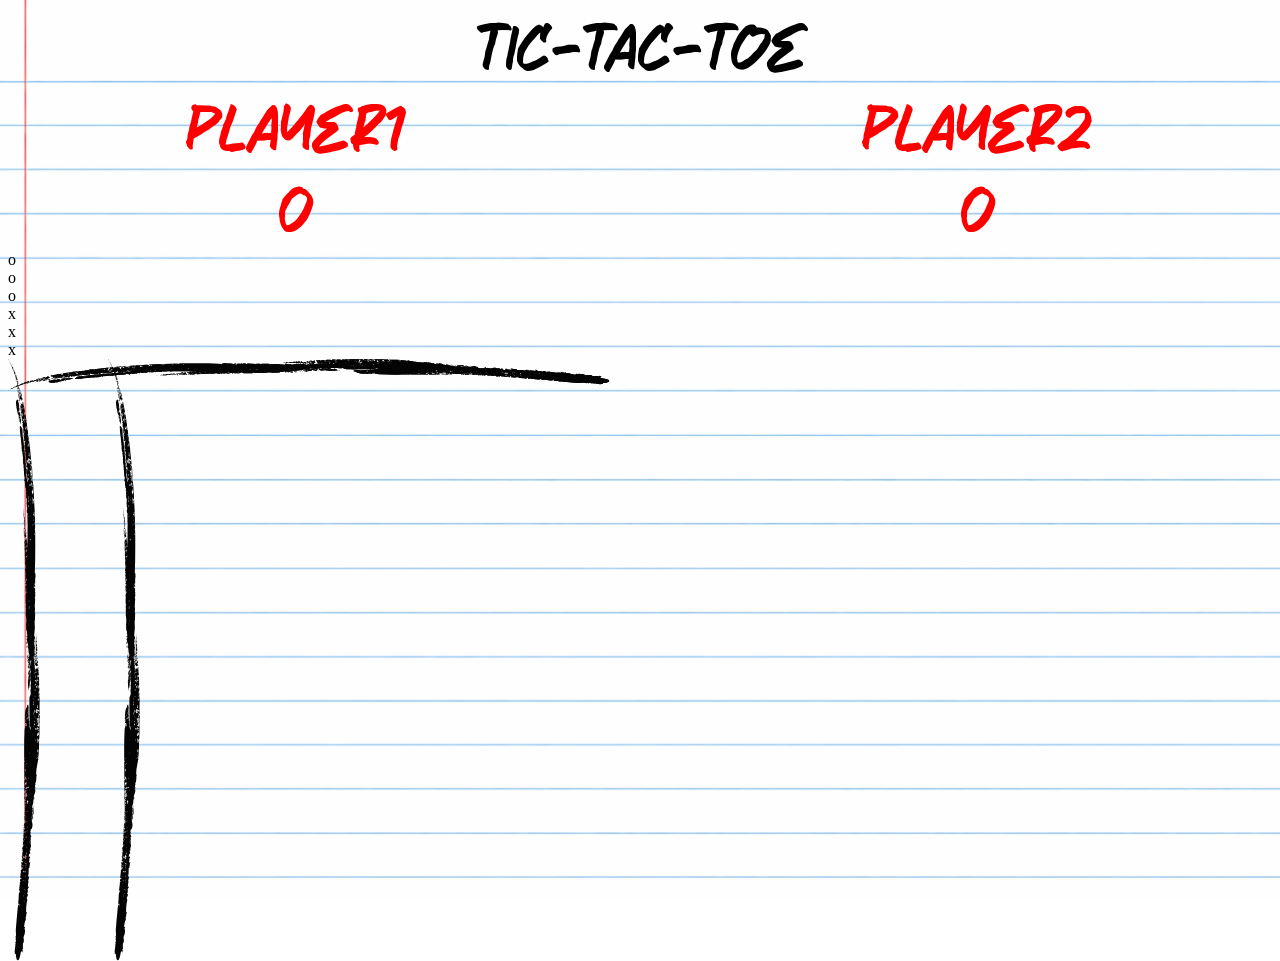
